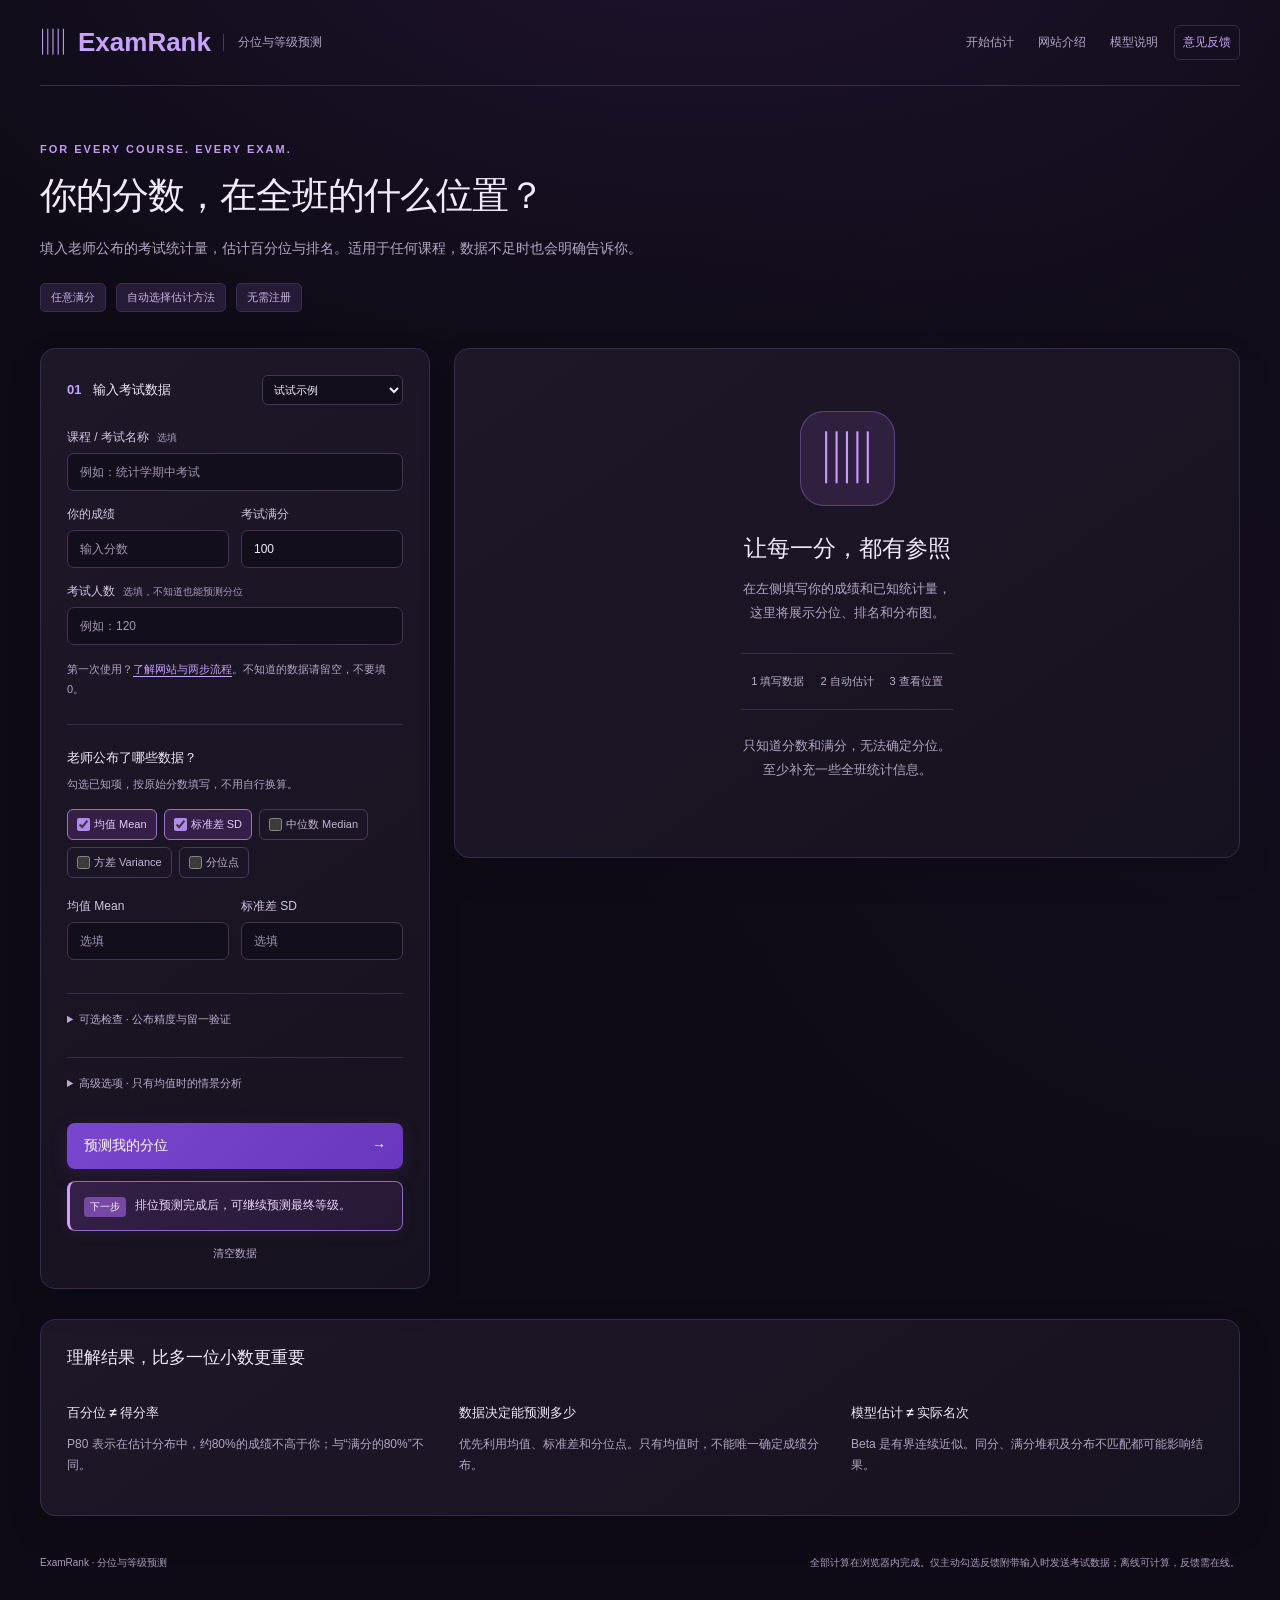
==== examrank.html @ e1e34918 "Publish two-step introduction and model overlay" ====
<!doctype html>
<html lang="zh-CN"><head><meta charset="utf-8"><meta name="viewport" content="width=device-width,initial-scale=1"><meta name="examrank-feedback-endpoint" content="https://dfmmhhomgbzmvpcmoubx.supabase.co/functions/v1/examrank-feedback"><meta name="examrank-feedback-public-key" content="sb_publishable_OA3cFoslfRTZBMVeC-hyXA_JLyetYll"><meta name="theme-color" content="#0e0b16"><meta name="description" content="ExamRank：单场考试分位与排名估计，以及自定义权重、相关性的课程等级概率预测。"><title>ExamRank · 分位与等级预测</title><style>:root{font-family:Inter,-apple-system,BlinkMacSystemFont,"Segoe UI","Microsoft YaHei",sans-serif;color:#18283f;background:#f5f7fb;font-synthesis:none;font-size:14px}*{box-sizing:border-box}body{margin:0}a{color:inherit;text-decoration:none}header,main,footer{max-width:1200px;margin:auto}header{height:86px;display:flex;align-items:center;justify-content:space-between;border-bottom:1px solid #e2e7ef}.brand{display:flex;align-items:center;gap:12px;color:#245bd8;font-size:26px}.brand span{font-size:12px;color:#758096;border-left:1px solid #d4dae6;padding-left:14px}.hero{padding:54px 0 36px}.eyebrow{font-size:11px;letter-spacing:2px;color:#245bd8;font-weight:700}h1{font-size:37px;letter-spacing:-1px;margin:15px 0}p{color:#758096;line-height:1.8}.tags{display:flex;gap:10px;margin-top:22px}.tags span{background:#eaf0fc;color:#51698e;border-radius:5px;padding:6px 10px;font-size:11px}.workspace{display:grid;grid-template-columns:390px minmax(0,1fr);gap:24px;align-items:start}.card{background:white;border:1px solid #e1e7f0;border-radius:15px;padding:26px;box-shadow:0 4px 18px #18283f03}.section-title{display:flex;justify-content:space-between;align-items:center;margin-bottom:24px}h2{font-size:17px;margin:0}h2 span{margin-left:8px;color:#18283f}.section-title h2{color:#245bd8;font-size:13px}h3{font-size:13px;margin:15px 0 7px}select{font:inherit;font-size:11px;color:#687891;background:#f8fafc;border:1px solid #e1e7f0;border-radius:6px;padding:7px;max-width:145px}label{display:block;font-size:12px;color:#445570;margin-bottom:15px}label small{color:#929cab;font-size:10px;margin-left:5px}input{width:100%;border:1px solid #dce3ee;border-radius:7px;background:#fbfcfe;padding:11px 12px;margin-top:7px;font:inherit;color:#18283f;outline:none;transition:border-color .15s}input:focus{border-color:#245bd8;box-shadow:0 0 0 3px #245bd815}input::placeholder{color:#a4adbc}.grid{display:grid;grid-template-columns:1fr 1fr;gap:12px}.grid label{min-width:0}hr{border:0;border-top:1px solid #edf0f5;margin:24px 0}.hint{font-size:11px;line-height:1.8;margin:8px 0 14px}.toggles{display:flex;flex-wrap:wrap;gap:7px;margin:14px 0 20px}.toggles label{margin:0;font-size:11px;border:1px solid #e0e6ee;border-radius:6px;padding:7px 9px;cursor:pointer;user-select:none}.toggles label:has(input:checked){background:#edf3ff;border-color:#aec7ff;color:#245bd8}.toggles input{width:auto;margin:0 4px 0 0;accent-color:#245bd8;vertical-align:middle}.quantile-row{display:grid;grid-template-columns:1fr 1fr 26px;gap:8px;align-items:center;margin:5px 0}.quantile-row input{min-width:0}.quantile-row button{border:0;background:transparent;color:#8a97ab;font-size:20px;cursor:pointer}.text-button{border:0;color:#245bd8;background:none;padding:12px 0;cursor:pointer}details{border-top:1px solid #edf0f5;margin-top:18px;padding-top:18px;font-size:11px}summary{cursor:pointer;color:#687891;margin-bottom:12px}.check{display:flex;align-items:center;gap:8px}.check input{width:auto;margin:0}.primary{width:100%;padding:14px 17px;background:#245bd8;border:0;border-radius:8px;color:white;font:inherit;font-weight:600;margin-top:20px;cursor:pointer;display:flex;justify-content:space-between;box-shadow:0 4px 9px #245bd820}.primary:hover{background:#184bc1}.primary:disabled{opacity:.6;cursor:wait}.clear{display:block;background:none;border:0;color:#8491a6;margin:14px auto 0;font-size:11px;cursor:pointer}.error{background:#fff1f0;color:#b33d38;padding:10px;border-radius:6px;font-size:12px}.empty{min-height:510px;display:flex;flex-direction:column;align-items:center;justify-content:center;text-align:center}.empty-symbol{font-size:52px;color:#245bd8;background:#edf3ff;width:95px;height:95px;display:grid;place-items:center;border-radius:24px;margin-bottom:27px}.empty h2{font-size:23px}.empty p{font-size:13px}.steps{display:flex;gap:16px;border-top:1px solid #edf0f5;border-bottom:1px solid #edf0f5;padding:20px 10px;margin:16px 0;color:#6d80a0;font-size:11px}.result-title{display:flex;justify-content:space-between;gap:10px;align-items:center}.badge{background:#eaf5f0;color:#31836c;font-size:10px;border-radius:20px;padding:6px 10px}.metrics{display:grid;grid-template-columns:repeat(3,1fr);gap:14px;margin:25px 0}.metric{border-right:1px solid #e7ecf3;padding-left:10px}.metric:last-child{border:0}.metric span{display:block;font-size:11px;color:#8290a5;margin-bottom:10px}.metric strong{font-size:30px;font-weight:650;letter-spacing:-1px}.metric:first-child strong{color:#245bd8}.metric small{display:block;font-size:10px;color:#929caf;margin-top:7px}.chart-box{margin:20px 0 4px;background:#f8faff;border:1px solid #e7edf8;border-radius:10px;padding:15px}.chart-box canvas{display:block;width:100%;height:240px}.chart-title{display:flex;justify-content:space-between;align-items:center;font-size:12px}.chart-title select{font-size:10px}.legend{display:flex;gap:18px;font-size:10px;color:#758096;margin:12px 0}.legend span:first-child{color:#245bd8}.method-note{background:#f7f9fc;border-radius:8px;padding:12px 14px;font-size:11px;color:#6d7c94;line-height:1.8}.diagnostics{margin-top:18px}.notice{border-left:3px solid #e8b85e;padding:7px 12px;background:#fffaf0;margin:8px 0;font-size:11px;line-height:1.8;color:#876d3b}.notice.info{border-color:#a8bfeb;background:#f6f9ff;color:#637b9e}.result-actions{display:flex;justify-content:flex-end;margin-top:15px}.result-actions button{background:white;border:1px solid #dce3ee;border-radius:6px;color:#536a8b;padding:8px 12px;cursor:pointer}.fit-table{width:100%;border-collapse:collapse;font-size:11px;margin-top:15px}.fit-table th,.fit-table td{padding:10px 7px;text-align:right;border-bottom:1px solid #edf0f5}.fit-table th:first-child,.fit-table td:first-child{text-align:left}.fit-table th{color:#8390a4;font-weight:500}.about{margin:30px 0}.about h2{margin-bottom:20px}.about-grid{display:grid;grid-template-columns:repeat(3,1fr);gap:30px}.about p{font-size:12px}.about h3{font-size:13px}footer{padding:10px 0 32px;font-size:10px;color:#8a97aa;display:flex;justify-content:space-between}.scenario{display:flex;justify-content:space-between;padding:12px;border-bottom:1px solid #edf0f5;font-size:12px}[hidden]{display:none!important}@media(max-width:1240px){header,main,footer{margin-left:28px;margin-right:28px}}@media(max-width:800px){.workspace{grid-template-columns:1fr}.hero{padding-top:35px}h1{font-size:28px}.about-grid{grid-template-columns:1fr;gap:8px}.empty{min-height:350px}.brand span{display:none}.card{padding:22px}.metrics{gap:5px}.metric strong{font-size:25px}footer{display:block;line-height:2}footer span{display:block}}@media(max-width:420px){header,main,footer{margin-left:16px;margin-right:16px}h1{font-size:24px}.tags{gap:5px}.tags span{font-size:10px;padding:5px 7px}.steps{gap:9px}.card{padding:18px}.metric strong{font-size:23px}}

.page-nav{display:flex;gap:8px;align-items:center}.page-nav a{font-size:12px;padding:10px 14px;color:#718199;border-radius:7px}.page-nav a.active{background:#eaf0fc;color:#245bd8;font-weight:600}.grade-settings{display:grid;grid-template-columns:repeat(3,minmax(0,1fr));gap:0 20px}.grade-settings select{display:block;width:100%;max-width:none;margin-top:7px;padding:11px;font-size:12px}.rho-control{display:flex;align-items:center;gap:16px;max-width:600px}.rho-control input{margin:0;padding:0;accent-color:#245bd8;box-shadow:none}.rho-control span{white-space:nowrap;font-size:11px;color:#7e8ca0}.assessment-section{margin:22px 0}.assessment-grid{display:grid;grid-template-columns:repeat(3,minmax(0,1fr));gap:0 14px}.assessment{background:#fafbfd;border:1px solid #e2e8f2;border-radius:10px;padding:20px;margin:14px 0}.assessment-head{display:flex;align-items:center;gap:15px;margin-bottom:14px}.assessment-head label{flex:1;margin:0}.assessment-head input{font-weight:600;background:#fff}.remove-assessment{color:#9a6b6b;background:none;border:0;cursor:pointer;padding:10px}.remove-assessment:disabled{opacity:.3;cursor:default}.assessment .check{margin:8px 0 13px}.assessment select{display:block;width:100%;max-width:none;margin:7px 0 12px;padding:10px}.assessment .stats-grid{display:grid;grid-template-columns:1fr 1fr;gap:0 14px}.assessment details{margin-top:4px;padding-top:12px}.assessment textarea{display:block;width:100%;margin-top:8px;border:1px solid #dce3ee;border-radius:6px;padding:10px;font:inherit;min-height:65px;resize:vertical}.add-assessment{width:100%;padding:14px;background:#f9fbff;border:1px dashed #b8cbee;border-radius:8px;color:#245bd8;font:inherit;cursor:pointer}.add-assessment:disabled{opacity:.5}.weight-ok,.weight-error{font-size:12px;border-radius:20px;padding:7px 11px;background:#eaf5f0;color:#31836c}.weight-error{background:#fff0eb;color:#b6533f}.grade-submit{display:flex;align-items:center;gap:20px}.grade-submit .primary{max-width:320px}.grade-submit .clear{margin:20px 0 0}.progress-track{height:6px;background:#eaf0fc;border-radius:10px;overflow:hidden;margin-top:18px}.progress-track div{height:100%;width:0;background:#245bd8;transition:width .15s}.grade-empty{text-align:center;padding:45px;margin-bottom:24px}.grade-empty p{font-size:12px}.grade-prob-grid{display:grid;grid-template-columns:repeat(4,minmax(0,1fr));gap:14px;margin:24px 0}.grade-prob{border:1px solid #e2e8f2;border-radius:10px;padding:20px;background:#fafcff}.grade-prob:first-child{background:#edf3ff;border-color:#c1d4ff}.grade-prob b{font-size:15px}.grade-prob strong{display:block;font-size:32px;letter-spacing:-1px;margin:12px 0;color:#245bd8}.grade-prob small{font-size:10px;color:#8290a5}.grade-prob:last-child strong{color:#7d8caa}.prob-stack{height:12px;display:flex;overflow:hidden;border-radius:8px;margin:20px 0}.prob-stack span:nth-child(1){background:#245bd8}.prob-stack span:nth-child(2){background:#7194e9}.prob-stack span:nth-child(3){background:#abc1f2}.prob-stack span:nth-child(4){background:#dce4f2}.grade-summary{display:flex;flex-wrap:wrap;gap:18px;padding:16px;background:#f6f9ff;border-radius:8px;font-size:12px;color:#647b9a}.grade-summary b{color:#245bd8}.grade-chart canvas{width:100%;height:210px;display:block}.grade-results-card{margin-bottom:24px}.grade-results-card .fit-table{font-size:12px}.grade-results-card .notice{font-size:12px}.grade-results-card details .hint{font-size:12px}input:disabled{background:#f0f3f8;color:#9aa7b8}.grade-section-note{margin:14px 0;color:#7b8ba2;font-size:11px}@media(max-width:800px){.grade-settings,.assessment-grid{grid-template-columns:1fr 1fr}.grade-prob-grid{grid-template-columns:1fr 1fr}.grade-prob strong{font-size:27px}.grade-submit .primary{max-width:none}.assessment{padding:15px}}@media(max-width:480px){.grade-settings{grid-template-columns:1fr}.page-nav{gap:0}.page-nav a{padding:8px;font-size:11px}.grade-prob{padding:15px}.grade-summary{gap:10px}.assessment .stats-grid{grid-template-columns:1fr 1fr}.assessment-grid{grid-template-columns:1fr 1fr}}
.tags{flex-wrap:wrap}

#grade-step-hint{margin:10px 0 0;font-size:11px;color:#6d7c94}
.next-step{margin-top:22px;padding:17px;border:1px solid #edb06a;border-radius:10px;background:#fff7eb}
.next-step p{margin:0 0 12px;color:#8a4d1d;font-size:12px}
.next-step a{display:block;padding:13px 16px;border-radius:7px;background:#b94b10;color:#fff;text-align:center;font-size:14px;font-weight:600}
.next-step a:hover{background:#9f3e0b}
.next-step a:focus-visible,.step-back:focus-visible{outline:3px solid #18283f;outline-offset:3px}
#grade-step{border-top:1px solid #dce3ee;margin-top:35px;padding-bottom:1px;scroll-margin-top:20px}
.grade-step-intro h2{font-size:30px;margin:15px 0;letter-spacing:-.5px}
.tags{flex-wrap:wrap}
.step-back{display:inline-block;margin-bottom:10px;font-size:12px;color:#245bd8}
#grade-source-note{margin:0 0 22px}
@media(max-width:600px){.grade-step-intro h2{font-size:25px}.brand{gap:7px;font-size:22px}}

:root{
 color-scheme:dark;
 --page:#0e0b16;--surface:#1a1423;--surface-raised:#21192d;--input:#120e1b;
 --text:#f1eaf9;--muted:#b3a5c5;--border:#382b49;--accent:#c7a2ff;
 --chart-grid:#382b49;--chart-label:#b8a6cf;--chart-line:#c49aff;
 --chart-fill:#a574e834;--chart-mark:#e3b981;--chart-mark-label:#edc994;
 --chart-cohort:#705c87;--chart-student:#d6b4ff;
 background:var(--page);color:var(--text);
}
body{min-height:100vh;background:radial-gradient(ellipse 900px 520px at 55% -120px,#4b276b48,transparent),radial-gradient(ellipse 700px 700px at 100% 40%,#2d1a4029,transparent),var(--page);color:var(--text)}
::selection{background:#8c5bc9;color:#fff}
header{border-color:var(--border)}
.brand{color:var(--accent)}
.brand span{color:var(--muted);border-color:#4c395f}
.eyebrow{color:#c29af4}
h1,h2,h3,h2 span{color:var(--text)}
p,.hint{color:var(--muted)}
.tags span{background:#251b35;color:#cdb5eb;border:1px solid #3d2c52}
.card{background:linear-gradient(145deg,#1d1728,#17121f);background-color:var(--surface);border-color:var(--border);box-shadow:0 14px 35px #00000020}
.section-title h2{color:var(--accent)}
label{color:#d3c5e3}
label small{color:#ac9bbf}
input,select,.assessment textarea,.assessment-head input{background:var(--input);color:var(--text);border-color:#463354}
input::placeholder,textarea::placeholder{color:#a295b3;opacity:1}
input:focus,select:focus-visible,textarea:focus{outline:none;border-color:#b58ae8;box-shadow:0 0 0 3px #b58ae820}
option{background:var(--surface);color:var(--text)}
input[type="checkbox"],input[type="range"],.rho-control input,.toggles input{accent-color:#b588ed}
input:disabled{background:#211b2a;color:#a595b7;border-color:#35283f}
hr,details,.fit-table th,.fit-table td,.steps,.scenario{border-color:var(--border)}
.toggles label{border-color:#4a385d;color:#c4b4d6;background:#1b1526}
.toggles label:has(input:checked){background:#342047;border-color:#9d71cb;color:#e5c9ff}
summary,.clear,.quantile-row button{color:#bcabd0}
.text-button,.step-back{color:var(--accent)}
.primary,.next-step a{background:linear-gradient(135deg,#7947cf,#6937ba);color:#fff;box-shadow:0 5px 18px #7746be30}
.primary:hover,.next-step a:hover{background:linear-gradient(135deg,#8956db,#7946c9)}
.primary:disabled{opacity:.6}
.primary:focus-visible,.next-step a:focus-visible,.step-back:focus-visible{outline:2px solid #dec2ff;outline-offset:4px}
.error{background:#421b13;color:#ffe8d9;border:1px solid #ff8a65;border-left:4px solid #ff8a65;padding:13px 15px;font-size:13px;line-height:1.8}
.error.input-warning{background:#35270e;color:#ffe5ac;border-color:#efbd59}
.empty-symbol{background:#302040;color:#c99cff;box-shadow:inset 0 0 0 1px #60417e}
.steps{color:#bfadd1}
.badge,.weight-ok{background:#1c3029;color:#a0dfbf}
.weight-error{background:#421b13;color:#ffe8d9;border:1px solid #ff8a65}
.metric{border-color:var(--border)}
.metric span,.metric small,.grade-prob small,.grade-section-note{color:var(--muted)}
.metric:first-child strong{color:var(--accent)}
.chart-box{background:#130f1c;border-color:#372a48}
.legend{color:var(--muted)}
.legend span:first-child{color:#c79eff}
.method-note{background:#251c32;color:#ccb9e0}
.notice{background:#2c231c;border-color:#b3935c;color:#e4c796}
.notice.info{background:#261c36;border-color:#a276d1;color:#cfb8e7}
.result-actions button{background:#261c34;border-color:#604677;color:#ddc6f5}
.result-actions button:hover{background:#342447}
.fit-table th{color:#bba7d0}
.assessment{background:#17121f;border-color:#3b2c4c}
.remove-assessment{color:#ddb3cf}
.add-assessment{background:#241a32;border-color:#8763a9;color:#d9b8ff}
.add-assessment:hover{background:#30213f}
.rho-control span{color:var(--muted)}
.progress-track{background:#382a48}
.progress-track div{background:#b487ed}
.grade-prob{background:#1c1528;border-color:#40304f}
.grade-prob:first-child{background:linear-gradient(145deg,#362047,#25182f);border-color:#9465bf}
.grade-prob strong{color:#d2acff}
.grade-prob:last-child strong{color:#bdaccf}
.prob-stack span:nth-child(1){background:#b285f1}
.prob-stack span:nth-child(2){background:#8663b5}
.prob-stack span:nth-child(3){background:#5d467f}
.prob-stack span:nth-child(4){background:#3b2e4d}
.grade-summary{background:#271c36;color:#c5b2da}
.grade-summary b{color:#ddbdff}
.next-step{background:#291c39;border-color:#885bab}
.next-step p{color:#e0c7f8}
#grade-step{border-color:var(--border)}
#grade-step-hint{display:flex;align-items:flex-start;gap:9px;margin:12px 0 0;padding:13px 14px;background:linear-gradient(120deg,#342047,#261934);border:1px solid #9765c7;border-left:3px solid #ce9fff;border-radius:8px;color:#eed8ff;font-size:12px;font-weight:600;line-height:1.8;box-shadow:0 3px 14px #9a63cc14}
#grade-step-hint:before{content:'下一步';flex-shrink:0;margin-top:2px;padding:1px 6px;border-radius:4px;background:#7548a3;color:#fff;font-size:10px;line-height:1.8}
.page-nav a{color:var(--muted)}
.page-nav a.active{background:#342047;color:#dfbcff}
footer{color:#ab9abb}
/* Keep the sky behind all content and outside hit testing. */
body{isolation:isolate}
body>header,body>main,body>footer{position:relative;z-index:1}
.meteor-field{position:fixed;inset:0;z-index:0;overflow:hidden;pointer-events:none;user-select:none;contain:strict;--meteor-dx:-52vh;--meteor-dy:41vh}
.meteor-field span{position:absolute;left:var(--meteor-x);top:var(--meteor-y);width:var(--meteor-length);height:var(--meteor-width);border-radius:999px;background:linear-gradient(90deg,#f2e6ff,#c6a0f7a6 18%,#a57be840 52%,transparent);opacity:0;transform-origin:left center;animation:meteor-fall var(--meteor-duration) var(--meteor-delay) linear infinite}
.meteor-field span::before{content:'';position:absolute;left:0;top:-1px;width:3px;height:3px;border-radius:50%;background:#eadbff;box-shadow:0 0 7px 1px #c7a2ff66}
.meteor-field.is-paused span{animation-play-state:paused}
@keyframes meteor-fall{
 0%{opacity:0;transform:translate3d(0,0,0) rotate(-38deg)}
 8%,72%{opacity:var(--meteor-opacity)}
 90%,100%{opacity:0;transform:translate3d(var(--meteor-dx),var(--meteor-dy),0) rotate(-38deg)}
}
@media(max-width:800px){.meteor-field{--meteor-dx:-34vh;--meteor-dy:27vh}.meteor-field span:nth-child(n+41){display:none}.meteor-field span{width:calc(var(--meteor-length)*.65)}}
@media(prefers-reduced-motion:reduce){.meteor-field{display:none}.meteor-field span{animation:none}}
@media print{.meteor-field{display:none}}
.distribution-guidance{margin:14px 0 0;padding:14px;border:1px solid #d3a34e;border-left:3px solid #efbd59;border-radius:8px;background:#30240f}
.distribution-guidance p{color:#ffe5ac;font-size:12px;line-height:1.8;margin:0}
.distribution-guidance.reference-assumption{background:#102d30;border-color:#65c6c9}
.distribution-guidance.reference-assumption p{color:#c3f0eb}
.use-reference{display:block;margin:12px 0 0;border:1px solid #f2c76b;border-radius:6px;background:#4a3512;color:#fff0c6;padding:9px 12px;font:inherit;font-size:12px;cursor:pointer;text-align:left;white-space:normal}
.use-reference:hover{background:#624716}
.assessment.needs-distribution{border-color:#efbd59;box-shadow:0 0 0 2px #efbd5926}
input[aria-invalid=true],textarea[aria-invalid=true]{border-color:#efbd59}
.tutorial-open{overflow:hidden}
.tutorial-dialog{width:min(760px,calc(100vw - 28px));max-height:min(88dvh,920px);padding:0;border:1px solid #775995;border-radius:16px;background:#17121f;color:var(--text);box-shadow:0 30px 100px #0009;overflow:hidden}
.tutorial-dialog[open]{display:flex;flex-direction:column}
.tutorial-dialog::backdrop{background:#050309bf;backdrop-filter:blur(5px)}
.tutorial-header{display:flex;align-items:center;justify-content:space-between;gap:20px;padding:20px 24px;border-bottom:1px solid var(--border);flex-shrink:0;background:#21182d}
.tutorial-header h2{margin-top:7px;font-size:21px;color:#e2c4ff}
.tutorial-close{flex-shrink:0;padding:9px 13px;border:1px solid #795b97;border-radius:7px;background:#2c203a;color:#f1e4ff;font:inherit;cursor:pointer}
.tutorial-content{margin:0;max-width:none;overflow-y:auto;overscroll-behavior:contain;padding:0 24px 20px;min-height:0}
.tutorial-content .card{padding:19px;background:#1d1728}
.tutorial-content h2{font-size:18px}
.model-input-guide>summary{color:#e2c4ff;font-size:16px;font-weight:600;line-height:1.7}
:root:has(.tutorial-dialog[open]) .meteor-field span{animation-play-state:paused}
@media(max-width:600px){.tutorial-dialog{max-height:90dvh}.tutorial-header{padding:17px}.tutorial-content{padding:0 14px 14px}.tutorial-content .card{padding:15px}.tutorial-content h2{font-size:17px}}

/* Shared guidance and feedback keep the existing dark-purple presentation. */
.page-nav{display:flex;align-items:center;flex-wrap:wrap;gap:8px}.page-nav a,.page-nav button{font:inherit;font-size:12px;padding:8px;border-radius:6px}.page-nav button{border:1px solid var(--border);background:transparent;color:var(--accent);cursor:pointer}a:focus-visible,button:focus-visible,summary:focus-visible{outline:2px solid var(--accent);outline-offset:3px}.result-actions{gap:8px;flex-wrap:wrap}.estimate-disclaimer{font-size:12px;line-height:1.9;margin:20px 0 4px;padding:14px;border:1px solid #75598f;border-radius:8px;background:#251b32;color:#e0ccef}.method-note{margin:12px 0}.feedback-dialog{width:min(540px,calc(100vw - 28px));max-height:90vh;overflow-y:auto;border:1px solid #76558f;border-radius:15px;padding:25px;background:#1a1423;color:#f1eaf9;box-shadow:0 20px 80px #0008}.feedback-dialog::backdrop{background:#08050dcc}.feedback-dialog textarea{width:100%;resize:vertical;border:1px solid #463354;border-radius:7px;padding:12px;font:inherit;background:#120e1b;color:#f1eaf9;margin-top:7px}.feedback-dialog select{display:block;margin-top:7px;max-width:none;width:100%}.feedback-close{background:none;border:0;color:#dbc3f3;font-size:28px;cursor:pointer}.feedback-dialog .primary{margin-top:12px}.feedback-dialog #feedback-status{font-size:12px;color:#e4c796;line-height:1.8}.docs-content{max-width:850px}.docs-content .card{margin:20px 0}.docs-content h2{font-size:21px;margin-bottom:16px}.docs-content h3{font-size:16px;margin-top:24px}.docs-content p,.docs-content li{font-size:14px;line-height:1.9;color:var(--muted)}.docs-content li{margin:9px 0}.docs-content a,.inline-help a{color:var(--accent);text-decoration:underline;text-underline-offset:3px}.docs-content code{background:#2c203b;padding:2px 5px;border-radius:4px}.docs-content .example{padding:16px;border-left:3px solid var(--accent);background:#261c36;border-radius:5px}.fit-scroll{max-width:100%;overflow-x:auto}.diagnostic-sections{margin-top:18px}.tags{flex-wrap:wrap}@media(max-width:800px){header{height:auto;min-height:86px;gap:12px;padding-top:18px;padding-bottom:18px;flex-wrap:wrap}.page-nav{gap:3px}.page-nav a,.page-nav button{font-size:11px;padding:7px}.feedback-dialog{padding:20px}.docs-content h2{font-size:19px}}
</style></head>
<body data-compute-mode="local">
<header><a class="brand" href="#rank-step">▥ <b>ExamRank</b><span>分位与等级预测</span></a><nav class="page-nav" aria-label="主导航"><a href="#rank-step">开始估计</a><a href="tutorial.html">网站介绍</a><a href="model.html">模型说明</a><button type="button" data-feedback="navigation">意见反馈</button></nav></header>
<main><div id="intro-percentile"><section class="hero"><span class="eyebrow">FOR EVERY COURSE. EVERY EXAM.</span><h1>你的分数，在全班的什么位置？</h1><p>填入老师公布的考试统计量，估计百分位与排名。适用于任何课程，数据不足时也会明确告诉你。</p><div class="tags"><span>任意满分</span><span>自动选择估计方法</span><span>无需注册</span></div></section></div>
<section id="rank-step" aria-label="第1步：单场排位预测">
<div class="workspace"><section class="card"><div class="section-title"><h2>01 <span>输入考试数据</span></h2><select id="example" aria-label="载入示例"><option value="">试试示例</option><option value="moments">均值＋标准差</option><option value="quantiles">多个分位点 · 满分150</option><option value="mean">只有均值</option></select></div>
<form id="exam-form"><label>课程 / 考试名称 <small>选填</small><input id="course_name" maxlength="100" placeholder="例如：统计学期中考试"></label><div class="grid"><label>你的成绩<input id="student_score" type="number" min="0" step="any" required placeholder="输入分数"></label><label>考试满分<input id="max_score" type="number" min="0.001" step="any" value="100" required></label></div><label>考试人数 <small>选填，不知道也能预测分位</small><input id="n_students" type="number" min="2" max="10000000" step="1" placeholder="例如：120"></label>
<p class="hint inline-help">第一次使用？<a href="tutorial.html">了解网站与两步流程</a>。不知道的数据请留空，不要填0。</p><hr><h3>老师公布了哪些数据？</h3><p class="hint">勾选已知项，按原始分数填写，不用自行换算。</p><div id="stat-toggles" class="toggles"></div><div id="stat-fields" class="grid"></div><div id="quantile-section" hidden><p class="hint">P80 = 约80%的人成绩不高于该分数，并非前80%。</p><div id="quantile-rows"></div><button id="add-quantile" class="text-button" type="button">＋ 添加分位点</button></div>
<details><summary>可选检查 · 公布精度与留一验证</summary><label>公布成绩的四舍五入步长 <small>原始分数单位，选填</small><input id="published_precision" type="number" min="0.000001" step="any" placeholder="例如保留1位小数，填0.1"></label><label class="check"><input id="validate_holdouts" type="checkbox">检查留一分位点误差</label><p class="hint">精度检查只在局部括号稳定时报告范围，不是置信区间。留一检查衡量已公布摘要之间的一致性，不代表真实排名准确率。</p></details><details><summary>高级选项 · 只有均值时的情景分析</summary><label class="check"><input id="use-scenarios" type="checkbox">启用我指定的浓度假设</label><label>浓度 κ，用逗号分隔<input id="scenarios" value="4, 10, 25"></label><p class="hint">κ越大，成绩越集中。这些是假设，不是从均值推算出的参数。</p></details>
<p id="error" class="error" role="alert" hidden></p><button id="calculate" class="primary" type="submit">预测我的分位 <span>→</span></button><p id="grade-step-hint" class="hint" role="status">排位预测完成后，可继续预测最终等级。</p><button id="clear" class="clear" type="button">清空数据</button></form></section>
<section id="results" aria-live="polite"><div class="card empty"><div class="empty-symbol">▥</div><h2>让每一分，都有参照</h2><p>在左侧填写你的成绩和已知统计量，<br>这里将展示分位、排名和分布图。</p><div class="steps"><span>1 填写数据</span><span>2 自动估计</span><span>3 查看位置</span></div><p class="hint">只知道分数和满分，无法确定分位。<br>至少补充一些全班统计信息。</p></div></section></div>
<section id="about" class="card about"><h2>理解结果，比多一位小数更重要</h2><div class="about-grid"><div><h3>百分位 ≠ 得分率</h3><p>P80 表示在估计分布中，约80%的成绩不高于你；与“满分的80%”不同。</p></div><div><h3>数据决定能预测多少</h3><p>优先利用均值、标准差和分位点。只有均值时，不能唯一确定成绩分布。</p></div><div><h3>模型估计 ≠ 实际名次</h3><p>Beta 是有界连续近似。同分、满分堆积及分布不匹配都可能影响结果。</p></div></div></section></section><section id="grade-step" aria-label="第2步：课程等级预测" hidden><div class="grade-step-intro"><section class="hero"><span class="eyebrow">STEP 2 · COURSE GRADE FORECAST</span><h2>把已知成绩，变成对未来的估计。</h2><p>添加课程的考核项目，设置权重与全班分布，看看最终获得各等级的可能性。</p><div class="tags"><span>A 前20%</span><span>A− 20%–40%</span><span>B+ 40%–60%</span><span>B+以下 前60%以外</span><span>成绩仅在浏览器计算</span></div></section></div><a class="step-back" href="#rank-step">↑ 返回第1步查看排位结果</a><div id="grade-source-note" class="notice info"></div>
<form id="grade-form"><section class="card"><div class="section-title"><h2>01 <span>课程与模拟设置</span></h2><button type="button" id="grade-example" class="text-button">载入演示数据 ↗</button></div><div class="grade-settings"><label>课程名称 <small>选填</small><input id="grade-course" maxlength="100" placeholder="例如：统计学"></label><label>课程人数<input id="grade-n" type="number" min="2" max="20000" step="1" required placeholder="实际参加排名的人数"></label><label>相关性 ρ <small>默认0.5，属于假设</small><input id="grade-rho" type="number" value="0.5" min="-0.99" max="0.95" step="any" required></label></div><div class="rho-control"><span>弱 / 负相关</span><input id="rho-range" type="range" min="-0.99" max="0.95" step="0.01" value="0.5" aria-label="调整相关性"><span>强正相关</span></div><p id="rho-hint" class="hint">ρ 表示各项表现之间的相关性假设；不知道时可先用0.5，再调整查看结果变化。</p>
<details><summary>高级设置 · 模拟次数、名额取整与同分</summary><div class="grade-settings"><label>个人模拟次数<select id="grade-iterations"><option value="20000">20,000（默认）</option><option value="50000">50,000</option></select></label><label>参考分布抽样次数<input id="grade-reference" type="number" value="30000" min="2000" max="80000" step="1" required></label><label>随机种子<input id="grade-seed" type="number" value="2026" min="0" max="4294967295" step="1" required></label><label>等级名额取整<select id="grade-rounding"><option value="floor">向下取整（默认）</option><option value="ceil">向上取整</option></select></label><label>同分时的排名<select id="grade-ties"><option value="random">随机顺序（默认）</option><option value="competition">共享最靠前名次</option></select></label></div><p class="hint">ρ 是模型中潜在正态变量的相关性，不等于原始分数的 Pearson 相关系数。增加模拟次数只能减少数值抽样误差。</p></details></section>
<section class="card assessment-section"><div class="section-title"><h2>02 <span>考核项目与权重</span></h2><span id="weight-total" class="weight-ok">合计100%</span></div><p class="hint">默认期中40%、期末60%，只是起始设置。输入你已取得的成绩；未取得的成绩根据该项全班分布模拟。每项分数会按其满分换算后加权。</p><datalist id="assessment-names"><option value="期中"><option value="期末"><option value="attendance"><option value="assignment"><option value="quiz"><option value="project"></datalist><div id="assessment-list"></div><button type="button" id="add-assessment" class="add-assessment">＋ 添加考核项目</button><p id="grade-error" class="error" role="alert" hidden></p><div class="grade-submit"><button id="grade-calculate" class="primary" type="submit">预测最终等级 <span>→</span></button><button id="grade-cancel" class="clear" type="button" hidden>取消计算</button></div><div id="grade-progress" hidden><div class="progress-track"><div id="grade-progress-bar"></div></div><p id="grade-progress-text" class="hint" role="status">正在准备…</p></div></section></form>
<section id="grade-results" aria-live="polite"><div class="card grade-empty"><h2>先填写数据，再预测等级</h2><p>每个有权重的项目都需要全班分布，或明确的假设。<br>演示数据仅用于体验，不代表你的课程。</p></div></section>
<section class="card about"><h2>怎么理解这些概率？</h2><div class="about-grid"><div><h3>四档覆盖全部可能</h3><p>A 是前20%；A−是20%–40%；B+是40%–60%；B+以下是前60%以外的剩余部分，不含B+。四档概率合计100%，另外显示“至少A−”等累计概率。</p></div><div><h3>已知成绩保持固定</h3><p>只模拟你尚未取得的成绩，并考虑它与已知表现的相关性。不是把你重新当成随机学生。</p></div><div><h3>假设改变，概率也会改变</h3><p>未来考试分布、ρ、名额取整和同分规则都影响结果。预测不是老师最终给分的保证。</p></div></div></section></section></main>
<footer>ExamRank · 分位与等级预测<span>全部计算在浏览器内完成。仅主动勾选反馈附带输入时发送考试数据；离线可计算，反馈需在线。</span></footer>
<script>window.EXAMRANK_CONFIG={computeMode:"local",apiBase:""};</script>
<script>(()=>{
  const sources={"exam":"(()=>{var Mp=Object.create;var go=Object.defineProperty;var ev=Object.getOwnPropertyDescriptor;var nv=Object.getOwnPropertyNames;var rv=Object.getPrototypeOf,tv=Object.prototype.hasOwnProperty;var iv=(e,n)=>()=>{try{return n||e((n={exports:{}}).exports,n),n.exports}catch(t){throw n=0,t}},Se=(e,n)=>{for(var t in n)go(e,t,{get:n[t],enumerable:!0})},ov=(e,n,t,o)=>{if(n&&typeof n==\"object\"||typeof n==\"function\")for(let r of nv(n))!tv.call(e,r)&&r!==t&&go(e,r,{get:()=>n[r],enumerable:!(o=ev(n,r))||o.enumerable});return e};var av=(e,n,t)=>(t=e!=null?Mp(rv(e)):{},ov(n||!e||!e.__esModule?go(t,\"default\",{value:e,enumerable:!0}):t,e));var Gp=iv((Jl,Kp)=>{(function(e,n){typeof Jl==\"object\"?Kp.exports=n():typeof define==\"function\"&&define.amd?define(n):e.jStat=n()})(Jl,function(){var e=(function(n,t){var o=Array.prototype.concat,r=Array.prototype.slice,i=Object.prototype.toString;function u($,g){var h=$>g?$:g;return n.pow(10,17-~~(n.log(h>0?h:-h)*n.LOG10E))}var c=Array.isArray||function(g){return i.call(g)===\"[object Array]\"};function a($){return i.call($)===\"[object Function]\"}function s($){return typeof $==\"number\"?$-$===0:!1}function l($){return o.apply([],$)}function d(){return new d._init(arguments)}d.fn=d.prototype,d._init=function(g){if(c(g[0]))if(c(g[0][0])){a(g[1])&&(g[0]=d.map(g[0],g[1]));for(var h=0;h<g[0].length;h++)this[h]=g[0][h];this.length=g[0].length}else this[0]=a(g[1])?d.map(g[0],g[1]):g[0],this.length=1;else if(s(g[0]))this[0]=d.seq.apply(null,g),this.length=1;else{if(g[0]instanceof d)return d(g[0].toArray());this[0]=[],this.length=1}return this},d._init.prototype=d.prototype,d._init.constructor=d,d.utils={calcRdx:u,isArray:c,isFunction:a,isNumber:s,toVector:l},d._random_fn=n.random,d.setRandom=function(g){if(typeof g!=\"function\")throw new TypeError(\"fn is not a function\");d._random_fn=g},d.extend=function(g){var h,_;if(arguments.length===1){for(_ in g)d[_]=g[_];return this}for(h=1;h<arguments.length;h++)for(_ in arguments[h])g[_]=arguments[h][_];return g},d.rows=function(g){return g.length||1},d.cols=function(g){return g[0].length||1},d.dimensions=function(g){return{rows:d.rows(g),cols:d.cols(g)}},d.row=function(g,h){return c(h)?h.map(function(_){return d.row(g,_)}):g[h]},d.rowa=function(g,h){return d.row(g,h)},d.col=function(g,h){if(c(h)){var _=d.arange(g.length).map(function(){return new Array(h.length)});return h.forEach(function(P,O){d.arange(g.length).forEach(function(S){_[S][O]=g[S][P]})}),_}for(var y=new Array(g.length),x=0;x<g.length;x++)y[x]=[g[x][h]];return y},d.cola=function(g,h){return d.col(g,h).map(function(_){return _[0]})},d.diag=function(g){for(var h=d.rows(g),_=new Array(h),y=0;y<h;y++)_[y]=[g[y][y]];return _},d.antidiag=function(g){for(var h=d.rows(g)-1,_=new Array(h),y=0;h>=0;h--,y++)_[y]=[g[y][h]];return _},d.transpose=function(g){var h=[],_,y,x,P,O;for(c(g[0])||(g=[g]),y=g.length,x=g[0].length,O=0;O<x;O++){for(_=new Array(y),P=0;P<y;P++)_[P]=g[P][O];h.push(_)}return h.length===1?h[0]:h},d.map=function(g,h,_){var y,x,P,O,S;for(c(g[0])||(g=[g]),x=g.length,P=g[0].length,O=_?g:new Array(x),y=0;y<x;y++)for(O[y]||(O[y]=new Array(P)),S=0;S<P;S++)O[y][S]=h(g[y][S],y,S);return O.length===1?O[0]:O},d.cumreduce=function(g,h,_){var y,x,P,O,S;for(c(g[0])||(g=[g]),x=g.length,P=g[0].length,O=_?g:new Array(x),y=0;y<x;y++)for(O[y]||(O[y]=new Array(P)),P>0&&(O[y][0]=g[y][0]),S=1;S<P;S++)O[y][S]=h(O[y][S-1],g[y][S]);return O.length===1?O[0]:O},d.alter=function(g,h){return d.map(g,h,!0)},d.create=function(g,h,_){var y=new Array(g),x,P;for(a(h)&&(_=h,h=g),x=0;x<g;x++)for(y[x]=new Array(h),P=0;P<h;P++)y[x][P]=_(x,P);return y};function f(){return 0}d.zeros=function(g,h){return s(h)||(h=g),d.create(g,h,f)};function m(){return 1}d.ones=function(g,h){return s(h)||(h=g),d.create(g,h,m)},d.rand=function(g,h){return s(h)||(h=g),d.create(g,h,d._random_fn)};function p($,g){return $===g?1:0}d.identity=function(g,h){return s(h)||(h=g),d.create(g,h,p)},d.symmetric=function(g){var h=g.length,_,y;if(g.length!==g[0].length)return!1;for(_=0;_<h;_++)for(y=0;y<h;y++)if(g[y][_]!==g[_][y])return!1;return!0},d.clear=function(g){return d.alter(g,f)},d.seq=function(g,h,_,y){a(y)||(y=!1);var x=[],P=u(g,h),O=(h*P-g*P)/((_-1)*P),S=g,L;for(L=0;S<=h&&L<_;L++,S=(g*P+O*P*L)/P)x.push(y?y(S,L):S);return x},d.arange=function(g,h,_){var y=[],x;if(_=_||1,h===t&&(h=g,g=0),g===h||_===0)return[];if(g<h&&_<0)return[];if(g>h&&_>0)return[];if(_>0)for(x=g;x<h;x+=_)y.push(x);else for(x=g;x>h;x+=_)y.push(x);return y},d.slice=(function(){function $(h,_,y,x){var P,O=[],S=h.length;if(_===t&&y===t&&x===t)return d.copy(h);if(_=_||0,y=y||h.length,_=_>=0?_:S+_,y=y>=0?y:S+y,x=x||1,_===y||x===0)return[];if(_<y&&x<0)return[];if(_>y&&x>0)return[];if(x>0)for(P=_;P<y;P+=x)O.push(h[P]);else for(P=_;P>y;P+=x)O.push(h[P]);return O}function g(h,_){var y,x;if(_=_||{},s(_.row)){if(s(_.col))return h[_.row][_.col];var P=d.rowa(h,_.row);return y=_.col||{},$(P,y.start,y.end,y.step)}if(s(_.col)){var O=d.cola(h,_.col);return x=_.row||{},$(O,x.start,x.end,x.step)}x=_.row||{},y=_.col||{};var S=$(h,x.start,x.end,x.step);return S.map(function(L){return $(L,y.start,y.end,y.step)})}return g})(),d.sliceAssign=function(g,h,_){var y,x;if(s(h.row)){if(s(h.col))return g[h.row][h.col]=_;h.col=h.col||{},h.col.start=h.col.start||0,h.col.end=h.col.end||g[0].length,h.col.step=h.col.step||1,y=d.arange(h.col.start,n.min(g.length,h.col.end),h.col.step);var P=h.row;return y.forEach(function(S,L){g[P][S]=_[L]}),g}if(s(h.col)){h.row=h.row||{},h.row.start=h.row.start||0,h.row.end=h.row.end||g.length,h.row.step=h.row.step||1,x=d.arange(h.row.start,n.min(g[0].length,h.row.end),h.row.step);var O=h.col;return x.forEach(function(S,L){g[S][O]=_[L]}),g}return _[0].length===t&&(_=[_]),h.row.start=h.row.start||0,h.row.end=h.row.end||g.length,h.row.step=h.row.step||1,h.col.start=h.col.start||0,h.col.end=h.col.end||g[0].length,h.col.step=h.col.step||1,x=d.arange(h.row.start,n.min(g.length,h.row.end),h.row.step),y=d.arange(h.col.start,n.min(g[0].length,h.col.end),h.col.step),x.forEach(function(S,L){y.forEach(function(ee,K){g[S][ee]=_[L][K]})}),g},d.diagonal=function(g){var h=d.zeros(g.length,g.length);return g.forEach(function(_,y){h[y][y]=_}),h},d.copy=function(g){return g.map(function(h){return s(h)?h:h.map(function(_){return _})})};var v=d.prototype;return v.length=0,v.push=Array.prototype.push,v.sort=Array.prototype.sort,v.splice=Array.prototype.splice,v.slice=Array.prototype.slice,v.toArray=function(){return this.length>1?r.call(this):r.call(this)[0]},v.map=function(g,h){return d(d.map(this,g,h))},v.cumreduce=function(g,h){return d(d.cumreduce(this,g,h))},v.alter=function(g){return d.alter(this,g),this},(function($){for(var g=0;g<$.length;g++)(function(h){v[h]=function(_){var y=this,x;return _?(setTimeout(function(){_.call(y,v[h].call(y))}),this):(x=d[h](this),c(x)?d(x):x)}})($[g])})(\"transpose clear symmetric rows cols dimensions diag antidiag\".split(\" \")),(function($){for(var g=0;g<$.length;g++)(function(h){v[h]=function(_,y){var x=this;return y?(setTimeout(function(){y.call(x,v[h].call(x,_))}),this):d(d[h](this,_))}})($[g])})(\"row col\".split(\" \")),(function($){for(var g=0;g<$.length;g++)(function(h){v[h]=function(){return d(d[h].apply(null,arguments))}})($[g])})(\"create zeros ones rand identity\".split(\" \")),d})(Math);return(function(n,t){var o=n.utils.isFunction;function r(c,a){return c-a}function i(c,a,s){return t.max(a,t.min(c,s))}n.sum=function(a){for(var s=0,l=a.length;--l>=0;)s+=a[l];return s},n.sumsqrd=function(a){for(var s=0,l=a.length;--l>=0;)s+=a[l]*a[l];return s},n.sumsqerr=function(a){for(var s=n.mean(a),l=0,d=a.length,f;--d>=0;)f=a[d]-s,l+=f*f;return l},n.sumrow=function(a){for(var s=0,l=a.length;--l>=0;)s+=a[l];return s},n.product=function(a){for(var s=1,l=a.length;--l>=0;)s*=a[l];return s},n.min=function(a){for(var s=a[0],l=0;++l<a.length;)a[l]<s&&(s=a[l]);return s},n.max=function(a){for(var s=a[0],l=0;++l<a.length;)a[l]>s&&(s=a[l]);return s},n.unique=function(a){for(var s={},l=[],d=0;d<a.length;d++)s[a[d]]||(s[a[d]]=!0,l.push(a[d]));return l},n.mean=function(a){return n.sum(a)/a.length},n.meansqerr=function(a){return n.sumsqerr(a)/a.length},n.geomean=function(a){var s=a.map(t.log),l=n.mean(s);return t.exp(l)},n.median=function(a){var s=a.length,l=a.slice().sort(r);return s&1?l[s/2|0]:(l[s/2-1]+l[s/2])/2},n.cumsum=function(a){return n.cumreduce(a,function(s,l){return s+l})},n.cumprod=function(a){return n.cumreduce(a,function(s,l){return s*l})},n.diff=function(a){var s=[],l=a.length,d;for(d=1;d<l;d++)s.push(a[d]-a[d-1]);return s},n.rank=function(c){var a,s=[],l={};for(a=0;a<c.length;a++){var d=c[a];l[d]?l[d]++:(l[d]=1,s.push(d))}var f=s.sort(r),m={},p=1;for(a=0;a<f.length;a++){var d=f[a],v=l[d],$=p,g=p+v-1,h=($+g)/2;m[d]=h,p+=v}return c.map(function(_){return m[_]})},n.mode=function(a){var s=a.length,l=a.slice().sort(r),d=1,f=0,m=0,p=[],v;for(v=0;v<s;v++)l[v]===l[v+1]?d++:(d>f?(p=[l[v]],f=d,m=0):d===f&&(p.push(l[v]),m++),d=1);return m===0?p[0]:p},n.range=function(a){return n.max(a)-n.min(a)},n.variance=function(a,s){return n.sumsqerr(a)/(a.length-(s?1:0))},n.pooledvariance=function(a){var s=a.reduce(function(d,f){return d+n.sumsqerr(f)},0),l=a.reduce(function(d,f){return d+f.length},0);return s/(l-a.length)},n.deviation=function(c){for(var a=n.mean(c),s=c.length,l=new Array(s),d=0;d<s;d++)l[d]=c[d]-a;return l},n.stdev=function(a,s){return t.sqrt(n.variance(a,s))},n.pooledstdev=function(a){return t.sqrt(n.pooledvariance(a))},n.meandev=function(a){for(var s=n.mean(a),l=[],d=a.length-1;d>=0;d--)l.push(t.abs(a[d]-s));return n.mean(l)},n.meddev=function(a){for(var s=n.median(a),l=[],d=a.length-1;d>=0;d--)l.push(t.abs(a[d]-s));return n.median(l)},n.coeffvar=function(a){return n.stdev(a)/n.mean(a)},n.quartiles=function(a){var s=a.length,l=a.slice().sort(r);return[l[t.round(s/4)-1],l[t.round(s/2)-1],l[t.round(s*3/4)-1]]},n.quantiles=function(a,s,l,d){var f=a.slice().sort(r),m=[s.length],p=a.length,v,$,g,h,_,y;for(typeof l>\"u\"&&(l=3/8),typeof d>\"u\"&&(d=3/8),v=0;v<s.length;v++)$=s[v],g=l+$*(1-l-d),h=p*$+g,_=t.floor(i(h,1,p-1)),y=i(h-_,0,1),m[v]=(1-y)*f[_-1]+y*f[_];return m},n.percentile=function(a,s,l){var d=a.slice().sort(r),f=s*(d.length+(l?1:-1))+(l?0:1),m=parseInt(f),p=f-m;return m+1<d.length?d[m-1]+p*(d[m]-d[m-1]):d[m-1]},n.percentileOfScore=function(a,s,l){var d=0,f=a.length,m=!1,p,v;for(l===\"strict\"&&(m=!0),v=0;v<f;v++)p=a[v],(m&&p<s||!m&&p<=s)&&d++;return d/f},n.histogram=function(a,s){s=s||4;var l=n.min(a),d=(n.max(a)-l)/s,f=a.length,m=[],p;for(p=0;p<s;p++)m[p]=0;for(p=0;p<f;p++)m[t.min(t.floor((a[p]-l)/d),s-1)]+=1;return m},n.covariance=function(a,s){var l=n.mean(a),d=n.mean(s),f=a.length,m=new Array(f),p;for(p=0;p<f;p++)m[p]=(a[p]-l)*(s[p]-d);return n.sum(m)/(f-1)},n.corrcoeff=function(a,s){return n.covariance(a,s)/n.stdev(a,1)/n.stdev(s,1)},n.spearmancoeff=function(c,a){return c=n.rank(c),a=n.rank(a),n.corrcoeff(c,a)},n.stanMoment=function(a,s){for(var l=n.mean(a),d=n.stdev(a),f=a.length,m=0,p=0;p<f;p++)m+=t.pow((a[p]-l)/d,s);return m/a.length},n.skewness=function(a){return n.stanMoment(a,3)},n.kurtosis=function(a){return n.stanMoment(a,4)-3};var u=n.prototype;(function(c){for(var a=0;a<c.length;a++)(function(s){u[s]=function(l,d){var f=[],m=0,p=this;if(o(l)&&(d=l,l=!1),d)return setTimeout(function(){d.call(p,u[s].call(p,l))}),this;if(this.length>1){for(p=l===!0?this:this.transpose();m<p.length;m++)f[m]=n[s](p[m]);return f}return n[s](this[0],l)}})(c[a])})(\"cumsum cumprod\".split(\" \")),(function(c){for(var a=0;a<c.length;a++)(function(s){u[s]=function(l,d){var f=[],m=0,p=this;if(o(l)&&(d=l,l=!1),d)return setTimeout(function(){d.call(p,u[s].call(p,l))}),this;if(this.length>1){for(s!==\"sumrow\"&&(p=l===!0?this:this.transpose());m<p.length;m++)f[m]=n[s](p[m]);return l===!0?n[s](n.utils.toVector(f)):f}return n[s](this[0],l)}})(c[a])})(\"sum sumsqrd sumsqerr sumrow product min max unique mean meansqerr geomean median diff rank mode range variance deviation stdev meandev meddev coeffvar quartiles histogram skewness kurtosis\".split(\" \")),(function(c){for(var a=0;a<c.length;a++)(function(s){u[s]=function(){var l=[],d=0,f=this,m=Array.prototype.slice.call(arguments),p;if(o(m[m.length-1])){p=m[m.length-1];var v=m.slice(0,m.length-1);return setTimeout(function(){p.call(f,u[s].apply(f,v))}),this}else{p=void 0;var $=function(h){return n[s].apply(f,[h].concat(m))}}if(this.length>1){for(f=f.transpose();d<f.length;d++)l[d]=$(f[d]);return l}return $(this[0])}})(c[a])})(\"quantiles percentileOfScore\".split(\" \"))})(e,Math),(function(n,t){n.gammaln=function(r){var i=0,u=[76.18009172947146,-86.50532032941678,24.01409824083091,-1.231739572450155,.001208650973866179,-5395239384953e-18],c=1.000000000190015,a,s,l;for(l=(s=a=r)+5.5,l-=(a+.5)*t.log(l);i<6;i++)c+=u[i]/++s;return t.log(2.5066282746310007*c/a)-l},n.loggam=function(r){var i,u,c,a,s,l,d,f=[.08333333333333333,-.002777777777777778,.0007936507936507937,-.0005952380952380952,.0008417508417508418,-.001917526917526918,.00641025641025641,-.02955065359477124,.1796443723688307,-1.3924322169059];if(i=r,d=0,r==1||r==2)return 0;for(r<=7&&(d=t.floor(7-r),i=r+d),u=1/(i*i),c=2*t.PI,s=f[9],l=8;l>=0;l--)s*=u,s+=f[l];if(a=s/i+.5*t.log(c)+(i-.5)*t.log(i)-i,r<=7)for(l=1;l<=d;l++)a-=t.log(i-1),i-=1;return a},n.gammafn=function(r){var i=[-1.716185138865495,24.76565080557592,-379.80425647094563,629.3311553128184,866.9662027904133,-31451.272968848367,-36144.413418691176,66456.14382024054],u=[-30.8402300119739,315.35062697960416,-1015.1563674902192,-3107.771671572311,22538.11842098015,4755.846277527881,-134659.9598649693,-115132.2596755535],c=!1,a=0,s=0,l=0,d=r,f,m,p,v;if(r>171.6243769536076)return 1/0;if(d<=0)if(v=d%1+36e-17,v)c=(d&1?-1:1)*t.PI/t.sin(t.PI*v),d=1-d;else return 1/0;for(p=d,d<1?m=d++:m=(d-=a=(d|0)-1)-1,f=0;f<8;++f)l=(l+i[f])*m,s=s*m+u[f];if(v=l/s+1,p<d)v/=p;else if(p>d)for(f=0;f<a;++f)v*=d,d++;return c&&(v=c/v),v},n.gammap=function(r,i){return n.lowRegGamma(r,i)*n.gammafn(r)},n.lowRegGamma=function(r,i){var u=n.gammaln(r),c=r,a=1/r,s=a,l=i+1-r,d=1/1e-30,f=1/l,m=f,p=1,v=-~(t.log(r>=1?r:1/r)*8.5+r*.4+17),$;if(i<0||r<=0)return NaN;if(i<r+1){for(;p<=v;p++)a+=s*=i/++c;return a*t.exp(-i+r*t.log(i)-u)}for(;p<=v;p++)$=-p*(p-r),l+=2,f=$*f+l,d=l+$/d,f=1/f,m*=f*d;return 1-m*t.exp(-i+r*t.log(i)-u)},n.factorialln=function(r){return r<0?NaN:n.gammaln(r+1)},n.factorial=function(r){return r<0?NaN:n.gammafn(r+1)},n.combination=function(r,i){return r>170||i>170?t.exp(n.combinationln(r,i)):n.factorial(r)/n.factorial(i)/n.factorial(r-i)},n.combinationln=function(r,i){return n.factorialln(r)-n.factorialln(i)-n.factorialln(r-i)},n.permutation=function(r,i){return n.factorial(r)/n.factorial(r-i)},n.betafn=function(r,i){if(!(r<=0||i<=0))return r+i>170?t.exp(n.betaln(r,i)):n.gammafn(r)*n.gammafn(i)/n.gammafn(r+i)},n.betaln=function(r,i){return n.gammaln(r)+n.gammaln(i)-n.gammaln(r+i)},n.betacf=function(r,i,u){var c=1e-30,a=1,s=i+u,l=i+1,d=i-1,f=1,m=1-s*r/l,p,v,$,g;for(t.abs(m)<c&&(m=c),m=1/m,g=m;a<=100&&(p=2*a,v=a*(u-a)*r/((d+p)*(i+p)),m=1+v*m,t.abs(m)<c&&(m=c),f=1+v/f,t.abs(f)<c&&(f=c),m=1/m,g*=m*f,v=-(i+a)*(s+a)*r/((i+p)*(l+p)),m=1+v*m,t.abs(m)<c&&(m=c),f=1+v/f,t.abs(f)<c&&(f=c),m=1/m,$=m*f,g*=$,!(t.abs($-1)<3e-7));a++);return g},n.gammapinv=function(r,i){var u=0,c=i-1,a=1e-8,s=n.gammaln(i),l,d,f,m,p,v,$;if(r>=1)return t.max(100,i+100*t.sqrt(i));if(r<=0)return 0;for(i>1?(v=t.log(c),$=t.exp(c*(v-1)-s),p=r<.5?r:1-r,f=t.sqrt(-2*t.log(p)),l=(2.30753+f*.27061)/(1+f*(.99229+f*.04481))-f,r<.5&&(l=-l),l=t.max(.001,i*t.pow(1-1/(9*i)-l/(3*t.sqrt(i)),3))):(f=1-i*(.253+i*.12),r<f?l=t.pow(r/f,1/i):l=1-t.log(1-(r-f)/(1-f)));u<12;u++){if(l<=0)return 0;if(d=n.lowRegGamma(i,l)-r,i>1?f=$*t.exp(-(l-c)+c*(t.log(l)-v)):f=t.exp(-l+c*t.log(l)-s),m=d/f,l-=f=m/(1-.5*t.min(1,m*((i-1)/l-1))),l<=0&&(l=.5*(l+f)),t.abs(f)<a*l)break}return l},n.erf=function(r){var i=[-1.3026537197817094,.6419697923564902,.019476473204185836,-.00956151478680863,-.000946595344482036,.000366839497852761,42523324806907e-18,-20278578112534e-18,-1624290004647e-18,130365583558e-17,15626441722e-18,-85238095915e-18,6529054439e-18,5059343495e-18,-991364156e-18,-227365122e-18,96467911e-18,2394038e-18,-6886027e-18,894487e-18,313092e-18,-112708e-18,381e-18,7106e-18,-1523e-18,-94e-18,121e-18,-28e-18],u=i.length-1,c=!1,a=0,s=0,l,d,f,m;for(r<0&&(r=-r,c=!0),l=2/(2+r),d=4*l-2;u>0;u--)f=a,a=d*a-s+i[u],s=f;return m=l*t.exp(-r*r+.5*(i[0]+d*a)-s),c?m-1:1-m},n.erfc=function(r){return 1-n.erf(r)},n.erfcinv=function(r){var i=0,u,c,a,s;if(r>=2)return-100;if(r<=0)return 100;for(s=r<1?r:2-r,a=t.sqrt(-2*t.log(s/2)),u=-.70711*((2.30753+a*.27061)/(1+a*(.99229+a*.04481))-a);i<2;i++)c=n.erfc(u)-s,u+=c/(1.1283791670955126*t.exp(-u*u)-u*c);return r<1?u:-u},n.ibetainv=function(r,i,u){var c=1e-8,a=i-1,s=u-1,l=0,d,f,m,p,v,$,g,h,_,y,x;if(r<=0)return 0;if(r>=1)return 1;for(i>=1&&u>=1?(m=r<.5?r:1-r,p=t.sqrt(-2*t.log(m)),g=(2.30753+p*.27061)/(1+p*(.99229+p*.04481))-p,r<.5&&(g=-g),h=(g*g-3)/6,_=2/(1/(2*i-1)+1/(2*u-1)),y=g*t.sqrt(h+_)/_-(1/(2*u-1)-1/(2*i-1))*(h+5/6-2/(3*_)),g=i/(i+u*t.exp(2*y))):(d=t.log(i/(i+u)),f=t.log(u/(i+u)),p=t.exp(i*d)/i,v=t.exp(u*f)/u,y=p+v,r<p/y?g=t.pow(i*y*r,1/i):g=1-t.pow(u*y*(1-r),1/u)),x=-n.gammaln(i)-n.gammaln(u)+n.gammaln(i+u);l<10;l++){if(g===0||g===1)return g;if($=n.ibeta(g,i,u)-r,p=t.exp(a*t.log(g)+s*t.log(1-g)+x),v=$/p,g-=p=v/(1-.5*t.min(1,v*(a/g-s/(1-g)))),g<=0&&(g=.5*(g+p)),g>=1&&(g=.5*(g+p+1)),t.abs(p)<c*g&&l>0)break}return g},n.ibeta=function(r,i,u){var c=r===0||r===1?0:t.exp(n.gammaln(i+u)-n.gammaln(i)-n.gammaln(u)+i*t.log(r)+u*t.log(1-r));return r<0||r>1?!1:r<(i+1)/(i+u+2)?c*n.betacf(r,i,u)/i:1-c*n.betacf(1-r,u,i)/u},n.randn=function(r,i){var u,c,a,s,l;if(i||(i=r),r)return n.create(r,i,function(){return n.randn()});do u=n._random_fn(),c=1.7156*(n._random_fn()-.5),a=u-.449871,s=t.abs(c)+.386595,l=a*a+s*(.196*s-.25472*a);while(l>.27597&&(l>.27846||c*c>-4*t.log(u)*u*u));return c/u},n.randg=function(r,i,u){var c=r,a,s,l,d,f,m;if(u||(u=i),r||(r=1),i)return m=n.zeros(i,u),m.alter(function(){return n.randg(r)}),m;r<1&&(r+=1),a=r-1/3,s=1/t.sqrt(9*a);do{do f=n.randn(),d=1+s*f;while(d<=0);d=d*d*d,l=n._random_fn()}while(l>1-.331*t.pow(f,4)&&t.log(l)>.5*f*f+a*(1-d+t.log(d)));if(r==c)return a*d;do l=n._random_fn();while(l===0);return t.pow(l,1/c)*a*d},(function(o){for(var r=0;r<o.length;r++)(function(i){n.fn[i]=function(){return n(n.map(this,function(u){return n[i](u)}))}})(o[r])})(\"gammaln gammafn factorial factorialln\".split(\" \")),(function(o){for(var r=0;r<o.length;r++)(function(i){n.fn[i]=function(){return n(n[i].apply(null,arguments))}})(o[r])})(\"randn\".split(\" \"))})(e,Math),(function(n,t){(function(c){for(var a=0;a<c.length;a++)(function(s){n[s]=function l(d,f,m){return this instanceof l?(this._a=d,this._b=f,this._c=m,this):new l(d,f,m)},n.fn[s]=function(l,d,f){var m=n[s](l,d,f);return m.data=this,m},n[s].prototype.sample=function(l){var d=this._a,f=this._b,m=this._c;return l?n.alter(l,function(){return n[s].sample(d,f,m)}):n[s].sample(d,f,m)},(function(l){for(var d=0;d<l.length;d++)(function(f){n[s].prototype[f]=function(m){var p=this._a,v=this._b,$=this._c;return!m&&m!==0&&(m=this.data),typeof m!=\"number\"?n.fn.map.call(m,function(g){return n[s][f](g,p,v,$)}):n[s][f](m,p,v,$)}})(l[d])})(\"pdf cdf inv\".split(\" \")),(function(l){for(var d=0;d<l.length;d++)(function(f){n[s].prototype[f]=function(){return n[s][f](this._a,this._b,this._c)}})(l[d])})(\"mean median mode variance\".split(\" \"))})(c[a])})(\"beta centralF cauchy chisquare exponential gamma invgamma kumaraswamy laplace lognormal noncentralt normal pareto studentt weibull uniform binomial negbin hypgeom poisson triangular tukey arcsine\".split(\" \")),n.extend(n.beta,{pdf:function(a,s,l){return a>1||a<0?0:s==1&&l==1?1:s<512&&l<512?t.pow(a,s-1)*t.pow(1-a,l-1)/n.betafn(s,l):t.exp((s-1)*t.log(a)+(l-1)*t.log(1-a)-n.betaln(s,l))},cdf:function(a,s,l){return a>1||a<0?(a>1)*1:n.ibeta(a,s,l)},inv:function(a,s,l){return n.ibetainv(a,s,l)},mean:function(a,s){return a/(a+s)},median:function(a,s){return n.ibetainv(.5,a,s)},mode:function(a,s){return(a-1)/(a+s-2)},sample:function(a,s){var l=n.randg(a);return l/(l+n.randg(s))},variance:function(a,s){return a*s/(t.pow(a+s,2)*(a+s+1))}}),n.extend(n.centralF,{pdf:function(a,s,l){var d,f,m;return a<0?0:s<=2?a===0&&s<2?1/0:a===0&&s===2?1:1/n.betafn(s/2,l/2)*t.pow(s/l,s/2)*t.pow(a,s/2-1)*t.pow(1+s/l*a,-(s+l)/2):(d=s*a/(l+a*s),f=l/(l+a*s),m=s*f/2,m*n.binomial.pdf((s-2)/2,(s+l-2)/2,d))},cdf:function(a,s,l){return a<0?0:n.ibeta(s*a/(s*a+l),s/2,l/2)},inv:function(a,s,l){return l/(s*(1/n.ibetainv(a,s/2,l/2)-1))},mean:function(a,s){return s>2?s/(s-2):void 0},mode:function(a,s){return a>2?s*(a-2)/(a*(s+2)):void 0},sample:function(a,s){var l=n.randg(a/2)*2,d=n.randg(s/2)*2;return l/a/(d/s)},variance:function(a,s){if(!(s<=4))return 2*s*s*(a+s-2)/(a*(s-2)*(s-2)*(s-4))}}),n.extend(n.cauchy,{pdf:function(a,s,l){return l<0?0:l/(t.pow(a-s,2)+t.pow(l,2))/t.PI},cdf:function(a,s,l){return t.atan((a-s)/l)/t.PI+.5},inv:function(c,a,s){return a+s*t.tan(t.PI*(c-.5))},median:function(a){return a},mode:function(a){return a},sample:function(a,s){return n.randn()*t.sqrt(1/(2*n.randg(.5)))*s+a}}),n.extend(n.chisquare,{pdf:function(a,s){return a<0?0:a===0&&s===2?.5:t.exp((s/2-1)*t.log(a)-a/2-s/2*t.log(2)-n.gammaln(s/2))},cdf:function(a,s){return a<0?0:n.lowRegGamma(s/2,a/2)},inv:function(c,a){return 2*n.gammapinv(c,.5*a)},mean:function(c){return c},median:function(a){return a*t.pow(1-2/(9*a),3)},mode:function(a){return a-2>0?a-2:0},sample:function(a){return n.randg(a/2)*2},variance:function(a){return 2*a}}),n.extend(n.exponential,{pdf:function(a,s){return a<0?0:s*t.exp(-s*a)},cdf:function(a,s){return a<0?0:1-t.exp(-s*a)},inv:function(c,a){return-t.log(1-c)/a},mean:function(c){return 1/c},median:function(c){return 1/c*t.log(2)},mode:function(){return 0},sample:function(a){return-1/a*t.log(n._random_fn())},variance:function(c){return t.pow(c,-2)}}),n.extend(n.gamma,{pdf:function(a,s,l){return a<0?0:a===0&&s===1?1/l:t.exp((s-1)*t.log(a)-a/l-n.gammaln(s)-s*t.log(l))},cdf:function(a,s,l){return a<0?0:n.lowRegGamma(s,a/l)},inv:function(c,a,s){return n.gammapinv(c,a)*s},mean:function(c,a){return c*a},mode:function(a,s){if(a>1)return(a-1)*s},sample:function(a,s){return n.randg(a)*s},variance:function(a,s){return a*s*s}}),n.extend(n.invgamma,{pdf:function(a,s,l){return a<=0?0:t.exp(-(s+1)*t.log(a)-l/a-n.gammaln(s)+s*t.log(l))},cdf:function(a,s,l){return a<=0?0:1-n.lowRegGamma(s,l/a)},inv:function(c,a,s){return s/n.gammapinv(1-c,a)},mean:function(c,a){return c>1?a/(c-1):void 0},mode:function(a,s){return s/(a+1)},sample:function(a,s){return s/n.randg(a)},variance:function(a,s){if(!(a<=2))return s*s/((a-1)*(a-1)*(a-2))}}),n.extend(n.kumaraswamy,{pdf:function(a,s,l){return a===0&&s===1?l:a===1&&l===1?s:t.exp(t.log(s)+t.log(l)+(s-1)*t.log(a)+(l-1)*t.log(1-t.pow(a,s)))},cdf:function(a,s,l){return a<0?0:a>1?1:1-t.pow(1-t.pow(a,s),l)},inv:function(a,s,l){return t.pow(1-t.pow(1-a,1/l),1/s)},mean:function(c,a){return a*n.gammafn(1+1/c)*n.gammafn(a)/n.gammafn(1+1/c+a)},median:function(a,s){return t.pow(1-t.pow(2,-1/s),1/a)},mode:function(a,s){if(a>=1&&s>=1&&a!==1&&s!==1)return t.pow((a-1)/(a*s-1),1/a)},variance:function(){throw new Error(\"variance not yet implemented\")}}),n.extend(n.lognormal,{pdf:function(a,s,l){return a<=0?0:t.exp(-t.log(a)-.5*t.log(2*t.PI)-t.log(l)-t.pow(t.log(a)-s,2)/(2*l*l))},cdf:function(a,s,l){return a<0?0:.5+.5*n.erf((t.log(a)-s)/t.sqrt(2*l*l))},inv:function(c,a,s){return t.exp(-1.4142135623730951*s*n.erfcinv(2*c)+a)},mean:function(a,s){return t.exp(a+s*s/2)},median:function(a){return t.exp(a)},mode:function(a,s){return t.exp(a-s*s)},sample:function(a,s){return t.exp(n.randn()*s+a)},variance:function(a,s){return(t.exp(s*s)-1)*t.exp(2*a+s*s)}}),n.extend(n.noncentralt,{pdf:function(a,s,l){var d=1e-14;return t.abs(l)<d?n.studentt.pdf(a,s):t.abs(a)<d?t.exp(n.gammaln((s+1)/2)-l*l/2-.5*t.log(t.PI*s)-n.gammaln(s/2)):s/a*(n.noncentralt.cdf(a*t.sqrt(1+2/s),s+2,l)-n.noncentralt.cdf(a,s,l))},cdf:function(a,s,l){var d=1e-14,f=200;if(t.abs(l)<d)return n.studentt.cdf(a,s);var m=!1;a<0&&(m=!0,l=-l);for(var p=n.normal.cdf(-l,0,1),v=d+1,$=v,g=a*a/(a*a+s),h=0,_=t.exp(-l*l/2),y=t.exp(-l*l/2-.5*t.log(2)-n.gammaln(3/2))*l;h<f||$>d||v>d;)$=v,h>0&&(_*=l*l/(2*h),y*=l*l/(2*(h+1/2))),v=_*n.beta.cdf(g,h+.5,s/2)+y*n.beta.cdf(g,h+1,s/2),p+=.5*v,h++;return m?1-p:p}}),n.extend(n.normal,{pdf:function(a,s,l){return t.exp(-.5*t.log(2*t.PI)-t.log(l)-t.pow(a-s,2)/(2*l*l))},cdf:function(a,s,l){return .5*(1+n.erf((a-s)/t.sqrt(2*l*l)))},inv:function(c,a,s){return-1.4142135623730951*s*n.erfcinv(2*c)+a},mean:function(c){return c},median:function(a){return a},mode:function(c){return c},sample:function(a,s){return n.randn()*s+a},variance:function(c,a){return a*a}}),n.extend(n.pareto,{pdf:function(a,s,l){return a<s?0:l*t.pow(s,l)/t.pow(a,l+1)},cdf:function(a,s,l){return a<s?0:1-t.pow(s/a,l)},inv:function(a,s,l){return s/t.pow(1-a,1/l)},mean:function(a,s){if(!(s<=1))return s*t.pow(a,s)/(s-1)},median:function(a,s){return a*(s*t.SQRT2)},mode:function(a){return a},variance:function(c,a){if(!(a<=2))return c*c*a/(t.pow(a-1,2)*(a-2))}}),n.extend(n.studentt,{pdf:function(a,s){return s=s>1e100?1e100:s,1/(t.sqrt(s)*n.betafn(.5,s/2))*t.pow(1+a*a/s,-((s+1)/2))},cdf:function(a,s){var l=s/2;return n.ibeta((a+t.sqrt(a*a+s))/(2*t.sqrt(a*a+s)),l,l)},inv:function(c,a){var s=n.ibetainv(2*t.min(c,1-c),.5*a,.5);return s=t.sqrt(a*(1-s)/s),c>.5?s:-s},mean:function(a){return a>1?0:void 0},median:function(){return 0},mode:function(){return 0},sample:function(a){return n.randn()*t.sqrt(a/(2*n.randg(a/2)))},variance:function(a){return a>2?a/(a-2):a>1?1/0:void 0}}),n.extend(n.weibull,{pdf:function(a,s,l){return a<0||s<0||l<0?0:l/s*t.pow(a/s,l-1)*t.exp(-t.pow(a/s,l))},cdf:function(a,s,l){return a<0?0:1-t.exp(-t.pow(a/s,l))},inv:function(c,a,s){return a*t.pow(-t.log(1-c),1/s)},mean:function(c,a){return c*n.gammafn(1+1/a)},median:function(a,s){return a*t.pow(t.log(2),1/s)},mode:function(a,s){return s<=1?0:a*t.pow((s-1)/s,1/s)},sample:function(a,s){return a*t.pow(-t.log(n._random_fn()),1/s)},variance:function(a,s){return a*a*n.gammafn(1+2/s)-t.pow(n.weibull.mean(a,s),2)}}),n.extend(n.uniform,{pdf:function(a,s,l){return a<s||a>l?0:1/(l-s)},cdf:function(a,s,l){return a<s?0:a<l?(a-s)/(l-s):1},inv:function(c,a,s){return a+c*(s-a)},mean:function(a,s){return .5*(a+s)},median:function(a,s){return n.mean(a,s)},mode:function(){throw new Error(\"mode is not yet implemented\")},sample:function(a,s){return a/2+s/2+(s/2-a/2)*(2*n._random_fn()-1)},variance:function(a,s){return t.pow(s-a,2)/12}});function o(c,a,s,l){for(var d=0,f=1,m=1,p=1,v=0,$=0,g;t.abs((m-$)/m)>l;)$=m,g=-(a+v)*(a+s+v)*c/(a+2*v)/(a+2*v+1),d=m+g*d,f=p+g*f,v=v+1,g=v*(s-v)*c/(a+2*v-1)/(a+2*v),m=d+g*m,p=f+g*p,d=d/p,f=f/p,m=m/p,p=1;return m/a}n.extend(n.binomial,{pdf:function(a,s,l){return l===0||l===1?s*l===a?1:0:n.combination(s,a)*t.pow(l,a)*t.pow(1-l,s-a)},cdf:function(a,s,l){var d,f=1e-10;if(a<0)return 0;if(a>=s)return 1;if(l<0||l>1||s<=0)return NaN;a=t.floor(a);var m=l,p=a+1,v=s-a,$=p+v,g=t.exp(n.gammaln($)-n.gammaln(v)-n.gammaln(p)+p*t.log(m)+v*t.log(1-m));return m<(p+1)/($+2)?d=g*o(m,p,v,f):d=1-g*o(1-m,v,p,f),t.round((1-d)*(1/f))/(1/f)}}),n.extend(n.negbin,{pdf:function(a,s,l){return a!==a>>>0?!1:a<0?0:n.combination(a+s-1,s-1)*t.pow(1-l,a)*t.pow(l,s)},cdf:function(a,s,l){var d=0,f=0;if(a<0)return 0;for(;f<=a;f++)d+=n.negbin.pdf(f,s,l);return d}}),n.extend(n.hypgeom,{pdf:function(a,s,l,d){if(a!==a|0)return!1;if(a<0||a<l-(s-d))return 0;if(a>d||a>l)return 0;if(l*2>s)return d*2>s?n.hypgeom.pdf(s-l-d+a,s,s-l,s-d):n.hypgeom.pdf(d-a,s,s-l,d);if(d*2>s)return n.hypgeom.pdf(l-a,s,l,s-d);if(l<d)return n.hypgeom.pdf(a,s,d,l);for(var f=1,m=0,p=0;p<a;p++){for(;f>1&&m<d;)f*=1-l/(s-m),m++;f*=(d-p)*(l-p)/((p+1)*(s-l-d+p+1))}for(;m<d;m++)f*=1-l/(s-m);return t.min(1,t.max(0,f))},cdf:function(a,s,l,d){if(a<0||a<l-(s-d))return 0;if(a>=d||a>=l)return 1;if(l*2>s)return d*2>s?n.hypgeom.cdf(s-l-d+a,s,s-l,s-d):1-n.hypgeom.cdf(d-a-1,s,s-l,d);if(d*2>s)return 1-n.hypgeom.cdf(l-a-1,s,l,s-d);if(l<d)return n.hypgeom.cdf(a,s,d,l);for(var f=1,m=1,p=0,v=0;v<a;v++){for(;f>1&&p<d;){var $=1-l/(s-p);m*=$,f*=$,p++}m*=(d-v)*(l-v)/((v+1)*(s-l-d+v+1)),f+=m}for(;p<d;p++)f*=1-l/(s-p);return t.min(1,t.max(0,f))}}),n.extend(n.poisson,{pdf:function(a,s){return s<0||a%1!==0||a<0?0:t.pow(s,a)*t.exp(-s)/n.factorial(a)},cdf:function(a,s){var l=[],d=0;if(a<0)return 0;for(;d<=a;d++)l.push(n.poisson.pdf(d,s));return n.sum(l)},mean:function(c){return c},variance:function(c){return c},sampleSmall:function(a){var s=1,l=0,d=t.exp(-a);do l++,s*=n._random_fn();while(s>d);return l-1},sampleLarge:function(a){var s=a,l,d,f,m,p,v,$,g,h,_;for(m=t.sqrt(s),p=t.log(s),$=.931+2.53*m,v=-.059+.02483*$,g=1.1239+1.1328/($-3.4),h=.9277-3.6224/($-2);;){if(d=t.random()-.5,f=t.random(),_=.5-t.abs(d),l=t.floor((2*v/_+$)*d+s+.43),_>=.07&&f<=h)return l;if(!(l<0||_<.013&&f>_)&&t.log(f)+t.log(g)-t.log(v/(_*_)+$)<=-s+l*p-n.loggam(l+1))return l}},sample:function(a){return a<10?this.sampleSmall(a):this.sampleLarge(a)}}),n.extend(n.triangular,{pdf:function(a,s,l,d){return l<=s||d<s||d>l?NaN:a<s||a>l?0:a<d?2*(a-s)/((l-s)*(d-s)):a===d?2/(l-s):2*(l-a)/((l-s)*(l-d))},cdf:function(a,s,l,d){return l<=s||d<s||d>l?NaN:a<=s?0:a>=l?1:a<=d?t.pow(a-s,2)/((l-s)*(d-s)):1-t.pow(l-a,2)/((l-s)*(l-d))},inv:function(a,s,l,d){return l<=s||d<s||d>l?NaN:a<=(d-s)/(l-s)?s+(l-s)*t.sqrt(a*((d-s)/(l-s))):s+(l-s)*(1-t.sqrt((1-a)*(1-(d-s)/(l-s))))},mean:function(a,s,l){return(a+s+l)/3},median:function(a,s,l){if(l<=(a+s)/2)return s-t.sqrt((s-a)*(s-l))/t.sqrt(2);if(l>(a+s)/2)return a+t.sqrt((s-a)*(l-a))/t.sqrt(2)},mode:function(a,s,l){return l},sample:function(a,s,l){var d=n._random_fn();return d<(l-a)/(s-a)?a+t.sqrt(d*(s-a)*(l-a)):s-t.sqrt((1-d)*(s-a)*(s-l))},variance:function(a,s,l){return(a*a+s*s+l*l-a*s-a*l-s*l)/18}}),n.extend(n.arcsine,{pdf:function(a,s,l){return l<=s?NaN:a<=s||a>=l?0:2/t.PI*t.pow(t.pow(l-s,2)-t.pow(2*a-s-l,2),-.5)},cdf:function(a,s,l){return a<s?0:a<l?2/t.PI*t.asin(t.sqrt((a-s)/(l-s))):1},inv:function(c,a,s){return a+(.5-.5*t.cos(t.PI*c))*(s-a)},mean:function(a,s){return s<=a?NaN:(a+s)/2},median:function(a,s){return s<=a?NaN:(a+s)/2},mode:function(){throw new Error(\"mode is not yet implemented\")},sample:function(a,s){return(a+s)/2+(s-a)/2*t.sin(2*t.PI*n.uniform.sample(0,1))},variance:function(a,s){return s<=a?NaN:t.pow(s-a,2)/8}});function r(c){return c/t.abs(c)}n.extend(n.laplace,{pdf:function(a,s,l){return l<=0?0:t.exp(-t.abs(a-s)/l)/(2*l)},cdf:function(a,s,l){return l<=0?0:a<s?.5*t.exp((a-s)/l):1-.5*t.exp(-(a-s)/l)},mean:function(c){return c},median:function(c){return c},mode:function(c){return c},variance:function(c,a){return 2*a*a},sample:function(a,s){var l=n._random_fn()-.5;return a-s*r(l)*t.log(1-2*t.abs(l))}});function i(c,a,s){var l=12,d=6,f=-30,m=-50,p=60,v=8,$=3,g=2,h=3,_=[.9815606342467192,.9041172563704749,.7699026741943047,.5873179542866175,.3678314989981802,.1252334085114689],y=[.04717533638651183,.10693932599531843,.16007832854334622,.20316742672306592,.2334925365383548,.24914704581340277],x=c*.5;if(x>=v)return 1;var P=2*n.normal.cdf(x,0,1,1,0)-1;P>=t.exp(m/s)?P=t.pow(P,s):P=0;var O;c>$?O=g:O=h;for(var S=x,L=(v-x)/O,ee=S+L,K=0,H=s-1,xe=1;xe<=O;xe++){for(var hn=0,ne=.5*(ee+S),Ye=.5*(ee-S),we=1;we<=l;we++){var Ie,ze;d<we?(Ie=l-we+1,ze=_[Ie-1]):(Ie=we,ze=-_[Ie-1]);var Ce=Ye*ze,ue=ne+Ce,Qe=ue*ue;if(Qe>p)break;var ar=2*n.normal.cdf(ue,0,1,1,0),vo=2*n.normal.cdf(ue,c,1,1,0),_n=ar*.5-vo*.5;_n>=t.exp(f/H)&&(_n=y[Ie-1]*t.exp(-(.5*Qe))*t.pow(_n,H),hn+=_n)}hn*=2*Ye*s/t.sqrt(2*t.PI),K+=hn,S=ee,ee+=L}return P+=K,P<=t.exp(f/a)?0:(P=t.pow(P,a),P>=1?1:P)}function u(c,a,s){var l=.322232421088,d=.099348462606,f=-1,m=.588581570495,p=-.342242088547,v=.531103462366,$=-.204231210125,g=.10353775285,h=-453642210148e-16,_=.0038560700634,y=.8832,x=.2368,P=1.214,O=1.208,S=1.4142,L=120,ee=.5-.5*c,K=t.sqrt(t.log(1/(ee*ee))),H=K+((((K*h+$)*K+p)*K+f)*K+l)/((((K*_+g)*K+v)*K+m)*K+d);s<L&&(H+=(H*H*H+H)/s/4);var xe=y-x*H;return s<L&&(xe+=-P/s+O*H/s),H*(xe*t.log(a-1)+S)}n.extend(n.tukey,{cdf:function(a,s,l){var d=1,f=s,m=16,p=8,v=-30,$=1e-14,g=100,h=800,_=5e3,y=25e3,x=1,P=.5,O=.25,S=.125,L=[.9894009349916499,.9445750230732326,.8656312023878318,.755404408355003,.6178762444026438,.45801677765722737,.2816035507792589,.09501250983763744],ee=[.027152459411754096,.062253523938647894,.09515851168249279,.12462897125553388,.14959598881657674,.16915651939500254,.18260341504492358,.1894506104550685];if(a<=0)return 0;if(l<2||d<1||f<2)return NaN;if(!Number.isFinite(a))return 1;if(l>y)return i(a,d,f);var K=l*.5,H=K*t.log(l)-l*t.log(2)-n.gammaln(K),xe=K-1,hn=l*.25,ne;l<=g?ne=x:l<=h?ne=P:l<=_?ne=O:ne=S,H+=t.log(ne);for(var Ye=0,we=1;we<=50;we++){for(var Ie=0,ze=(2*we-1)*ne,Ce=1;Ce<=m;Ce++){var ue,Qe;p<Ce?(ue=Ce-p-1,Qe=H+xe*t.log(ze+L[ue]*ne)-(L[ue]*ne+ze)*hn):(ue=Ce-1,Qe=H+xe*t.log(ze-L[ue]*ne)+(L[ue]*ne-ze)*hn);var ar;if(Qe>=v){p<Ce?ar=a*t.sqrt((L[ue]*ne+ze)*.5):ar=a*t.sqrt((-(L[ue]*ne)+ze)*.5);var vo=i(ar,d,f),_n=vo*ee[ue]*t.exp(Qe);Ie+=_n}}if(we*ne>=1&&Ie<=$)break;Ye+=Ie}if(Ie>$)throw new Error(\"tukey.cdf failed to converge\");return Ye>1&&(Ye=1),Ye},inv:function(c,a,s){var l=1,d=a,f=1e-4,m=50;if(s<2||l<1||d<2)return NaN;if(c<0||c>1)return NaN;if(c===0)return 0;if(c===1)return 1/0;var p=u(c,d,s),v=n.tukey.cdf(p,a,s)-c,$;v>0?$=t.max(0,p-1):$=p+1;for(var g=n.tukey.cdf($,a,s)-c,h,_=1;_<m;_++){h=$-g*($-p)/(g-v),v=g,p=$,h<0&&(h=0,g=-c),g=n.tukey.cdf(h,a,s)-c,$=h;var y=t.abs($-p);if(y<f)return h}throw new Error(\"tukey.inv failed to converge\")}})})(e,Math),(function(n,t){var o=Array.prototype.push,r=n.utils.isArray;function i(u){return r(u)||u instanceof n}n.extend({add:function(c,a){return i(a)?(i(a[0])||(a=[a]),n.map(c,function(s,l,d){return s+a[l][d]})):n.map(c,function(s){return s+a})},subtract:function(c,a){return i(a)?(i(a[0])||(a=[a]),n.map(c,function(s,l,d){return s-a[l][d]||0})):n.map(c,function(s){return s-a})},divide:function(c,a){return i(a)?(i(a[0])||(a=[a]),n.multiply(c,n.inv(a))):n.map(c,function(s){return s/a})},multiply:function(c,a){var s,l,d,f,m,p,v,$;if(c.length===void 0&&a.length===void 0)return c*a;if(m=c.length,p=c[0].length,v=n.zeros(m,d=i(a)?a[0].length:p),$=0,i(a)){for(;$<d;$++)for(s=0;s<m;s++){for(f=0,l=0;l<p;l++)f+=c[s][l]*a[l][$];v[s][$]=f}return m===1&&$===1?v[0][0]:v}return n.map(c,function(g){return g*a})},outer:function(c,a){return n.multiply(c.map(function(s){return[s]}),[a])},dot:function(c,a){i(c[0])||(c=[c]),i(a[0])||(a=[a]);for(var s=c[0].length===1&&c.length!==1?n.transpose(c):c,l=a[0].length===1&&a.length!==1?n.transpose(a):a,d=[],f=0,m=s.length,p=s[0].length,v,$;f<m;f++){for(d[f]=[],v=0,$=0;$<p;$++)v+=s[f][$]*l[f][$];d[f]=v}return d.length===1?d[0]:d},pow:function(c,a){return n.map(c,function(s){return t.pow(s,a)})},exp:function(c){return n.map(c,function(a){return t.exp(a)})},log:function(c){return n.map(c,function(a){return t.log(a)})},abs:function(c){return n.map(c,function(a){return t.abs(a)})},norm:function(c,a){var s=0,l=0;for(isNaN(a)&&(a=2),i(c[0])&&(c=c[0]);l<c.length;l++)s+=t.pow(t.abs(c[l]),a);return t.pow(s,1/a)},angle:function(c,a){return t.acos(n.dot(c,a)/(n.norm(c)*n.norm(a)))},aug:function(c,a){var s=[],l;for(l=0;l<c.length;l++)s.push(c[l].slice());for(l=0;l<s.length;l++)o.apply(s[l],a[l]);return s},inv:function(c){for(var a=c.length,s=c[0].length,l=n.identity(a,s),d=n.gauss_jordan(c,l),f=[],m=0,p;m<a;m++)for(f[m]=[],p=s;p<d[0].length;p++)f[m][p-s]=d[m][p];return f},det:function u(c){if(c.length===2)return c[0][0]*c[1][1]-c[0][1]*c[1][0];for(var a=0,s=0;s<c.length;s++){for(var l=[],d=1;d<c.length;d++){l[d-1]=[];for(var f=0;f<c.length;f++)f<s?l[d-1][f]=c[d][f]:f>s&&(l[d-1][f-1]=c[d][f])}var m=s%2?-1:1;a+=u(l)*c[0][s]*m}return a},gauss_elimination:function(c,a){var s=0,l=0,d=c.length,f=c[0].length,m=1,p=0,v=[],$,g,h,_;for(c=n.aug(c,a),$=c[0].length,s=0;s<d;s++){for(g=c[s][s],l=s,_=s+1;_<f;_++)g<t.abs(c[_][s])&&(g=c[_][s],l=_);if(l!=s)for(_=0;_<$;_++)h=c[s][_],c[s][_]=c[l][_],c[l][_]=h;for(l=s+1;l<d;l++)for(m=c[l][s]/c[s][s],_=s;_<$;_++)c[l][_]=c[l][_]-m*c[s][_]}for(s=d-1;s>=0;s--){for(p=0,l=s+1;l<=d-1;l++)p=p+v[l]*c[s][l];v[s]=(c[s][$-1]-p)/c[s][s]}return v},gauss_jordan:function(c,a){var s=n.aug(c,a),l=s.length,d=s[0].length,f=0,m,p,v;for(p=0;p<l;p++){var $=p;for(v=p+1;v<l;v++)t.abs(s[v][p])>t.abs(s[$][p])&&($=v);var g=s[p];for(s[p]=s[$],s[$]=g,v=p+1;v<l;v++)for(f=s[v][p]/s[p][p],m=p;m<d;m++)s[v][m]-=s[p][m]*f}for(p=l-1;p>=0;p--){for(f=s[p][p],v=0;v<p;v++)for(m=d-1;m>p-1;m--)s[v][m]-=s[p][m]*s[v][p]/f;for(s[p][p]/=f,m=l;m<d;m++)s[p][m]/=f}return s},triaUpSolve:function(c,a){var s=c[0].length,l=n.zeros(1,s)[0],d,f=!1;return a[0].length!=null&&(a=a.map(function(m){return m[0]}),f=!0),n.arange(s-1,-1,-1).forEach(function(m){d=n.arange(m+1,s).map(function(p){return l[p]*c[m][p]}),l[m]=(a[m]-n.sum(d))/c[m][m]}),f?l.map(function(m){return[m]}):l},triaLowSolve:function(c,a){var s=c[0].length,l=n.zeros(1,s)[0],d,f=!1;return a[0].length!=null&&(a=a.map(function(m){return m[0]}),f=!0),n.arange(s).forEach(function(m){d=n.arange(m).map(function(p){return c[m][p]*l[p]}),l[m]=(a[m]-n.sum(d))/c[m][m]}),f?l.map(function(m){return[m]}):l},lu:function(c){var a=c.length,s=n.identity(a),l=n.zeros(c.length,c[0].length),d;return n.arange(a).forEach(function(f){l[0][f]=c[0][f]}),n.arange(1,a).forEach(function(f){n.arange(f).forEach(function(m){d=n.arange(m).map(function(p){return s[f][p]*l[p][m]}),s[f][m]=(c[f][m]-n.sum(d))/l[m][m]}),n.arange(f,a).forEach(function(m){d=n.arange(f).map(function(p){return s[f][p]*l[p][m]}),l[f][m]=c[d.length][m]-n.sum(d)})}),[s,l]},cholesky:function(c){var a=c.length,s=n.zeros(c.length,c[0].length),l;return n.arange(a).forEach(function(d){l=n.arange(d).map(function(f){return t.pow(s[d][f],2)}),s[d][d]=t.sqrt(c[d][d]-n.sum(l)),n.arange(d+1,a).forEach(function(f){l=n.arange(d).map(function(m){return s[d][m]*s[f][m]}),s[f][d]=(c[d][f]-n.sum(l))/s[d][d]})}),s},gauss_jacobi:function(c,a,s,l){for(var d=0,f=0,m=c.length,p=[],v=[],$=[],g,h,_,y;d<m;d++)for(p[d]=[],v[d]=[],$[d]=[],f=0;f<m;f++)d>f?(p[d][f]=c[d][f],v[d][f]=$[d][f]=0):d<f?(v[d][f]=c[d][f],p[d][f]=$[d][f]=0):($[d][f]=c[d][f],p[d][f]=v[d][f]=0);for(_=n.multiply(n.multiply(n.inv($),n.add(p,v)),-1),h=n.multiply(n.inv($),a),g=s,y=n.add(n.multiply(_,s),h),d=2;t.abs(n.norm(n.subtract(y,g)))>l;)g=y,y=n.add(n.multiply(_,g),h),d++;return y},gauss_seidel:function(c,a,s,l){for(var d=0,f=c.length,m=[],p=[],v=[],$,g,h,_,y;d<f;d++)for(m[d]=[],p[d]=[],v[d]=[],$=0;$<f;$++)d>$?(m[d][$]=c[d][$],p[d][$]=v[d][$]=0):d<$?(p[d][$]=c[d][$],m[d][$]=v[d][$]=0):(v[d][$]=c[d][$],m[d][$]=p[d][$]=0);for(_=n.multiply(n.multiply(n.inv(n.add(v,m)),p),-1),h=n.multiply(n.inv(n.add(v,m)),a),g=s,y=n.add(n.multiply(_,s),h),d=2;t.abs(n.norm(n.subtract(y,g)))>l;)g=y,y=n.add(n.multiply(_,g),h),d=d+1;return y},SOR:function(c,a,s,l,d){for(var f=0,m=c.length,p=[],v=[],$=[],g,h,_,y,x;f<m;f++)for(p[f]=[],v[f]=[],$[f]=[],g=0;g<m;g++)f>g?(p[f][g]=c[f][g],v[f][g]=$[f][g]=0):f<g?(v[f][g]=c[f][g],p[f][g]=$[f][g]=0):($[f][g]=c[f][g],p[f][g]=v[f][g]=0);for(y=n.multiply(n.inv(n.add($,n.multiply(p,d))),n.subtract(n.multiply($,1-d),n.multiply(v,d))),_=n.multiply(n.multiply(n.inv(n.add($,n.multiply(p,d))),a),d),h=s,x=n.add(n.multiply(y,s),_),f=2;t.abs(n.norm(n.subtract(x,h)))>l;)h=x,x=n.add(n.multiply(y,h),_),f++;return x},householder:function(c){for(var a=c.length,s=c[0].length,l=0,d=[],f=[],m,p,v,$,g;l<a-1;l++){for(m=0,$=l+1;$<s;$++)m+=c[$][l]*c[$][l];for(g=c[l+1][l]>0?-1:1,m=g*t.sqrt(m),p=t.sqrt((m*m-c[l+1][l]*m)/2),d=n.zeros(a,1),d[l+1][0]=(c[l+1][l]-m)/(2*p),v=l+2;v<a;v++)d[v][0]=c[v][l]/(2*p);f=n.subtract(n.identity(a,s),n.multiply(n.multiply(d,n.transpose(d)),2)),c=n.multiply(f,n.multiply(c,f))}return c},QR:(function(){var u=n.sum,c=n.arange;function a(s){var l=s.length,d=s[0].length,f=n.zeros(d,d);s=n.copy(s);var m,p,v;for(p=0;p<d;p++){for(f[p][p]=t.sqrt(u(c(l).map(function($){return s[$][p]*s[$][p]}))),m=0;m<l;m++)s[m][p]=s[m][p]/f[p][p];for(v=p+1;v<d;v++)for(f[p][v]=u(c(l).map(function($){return s[$][p]*s[$][v]})),m=0;m<l;m++)s[m][v]=s[m][v]-s[m][p]*f[p][v]}return[s,f]}return a})(),lstsq:(function(){function u(a){a=n.copy(a);var s=a.length,l=n.identity(s);return n.arange(s-1,-1,-1).forEach(function(d){n.sliceAssign(l,{row:d},n.divide(n.slice(l,{row:d}),a[d][d])),n.sliceAssign(a,{row:d},n.divide(n.slice(a,{row:d}),a[d][d])),n.arange(d).forEach(function(f){var m=n.multiply(a[f][d],-1),p=n.slice(a,{row:f}),v=n.multiply(n.slice(a,{row:d}),m);n.sliceAssign(a,{row:f},n.add(p,v));var $=n.slice(l,{row:f}),g=n.multiply(n.slice(l,{row:d}),m);n.sliceAssign(l,{row:f},n.add($,g))})}),l}function c(a,s){var l=!1;s[0].length===void 0&&(s=s.map(function(y){return[y]}),l=!0);var d=n.QR(a),f=d[0],m=d[1],p=a[0].length,v=n.slice(f,{col:{end:p}}),$=n.slice(m,{row:{end:p}}),g=u($),h=n.transpose(v);h[0].length===void 0&&(h=[h]);var _=n.multiply(n.multiply(g,h),s);return _.length===void 0&&(_=[[_]]),l?_.map(function(y){return y[0]}):_}return c})(),jacobi:function(c){for(var a=1,s=c.length,l=n.identity(s,s),d=[],f,m,p,v,$,g,h,_;a===1;){for(g=c[0][1],v=0,$=1,m=0;m<s;m++)for(p=0;p<s;p++)m!=p&&g<t.abs(c[m][p])&&(g=t.abs(c[m][p]),v=m,$=p);for(c[v][v]===c[$][$]?h=c[v][$]>0?t.PI/4:-t.PI/4:h=t.atan(2*c[v][$]/(c[v][v]-c[$][$]))/2,_=n.identity(s,s),_[v][v]=t.cos(h),_[v][$]=-t.sin(h),_[$][v]=t.sin(h),_[$][$]=t.cos(h),l=n.multiply(l,_),f=n.multiply(n.multiply(n.inv(_),c),_),c=f,a=0,m=1;m<s;m++)for(p=1;p<s;p++)m!=p&&t.abs(c[m][p])>.001&&(a=1)}for(m=0;m<s;m++)d.push(c[m][m]);return[l,d]},rungekutta:function(c,a,s,l,d,f){var m,p,v,$,g;if(f===2)for(;l<=s;)m=a*c(l,d),p=a*c(l+a,d+m),v=d+(m+p)/2,d=v,l=l+a;if(f===4)for(;l<=s;)m=a*c(l,d),p=a*c(l+a/2,d+m/2),$=a*c(l+a/2,d+p/2),g=a*c(l+a,d+$),v=d+(m+2*p+2*$+g)/6,d=v,l=l+a;return d},romberg:function(c,a,s,l){for(var d=0,f=(s-a)/2,m=[],p=[],v=[],$,g,h,_,y;d<l/2;){for(y=c(a),h=a,_=0;h<=s;h=h+f,_++)m[_]=h;for($=m.length,h=1;h<$-1;h++)y+=(h%2!==0?4:2)*c(m[h]);y=f/3*(y+c(s)),v[d]=y,f/=2,d++}for(g=v.length,$=1;g!==1;){for(h=0;h<g-1;h++)p[h]=(t.pow(4,$)*v[h+1]-v[h])/(t.pow(4,$)-1);g=p.length,v=p,p=[],$++}return v},richardson:function(c,a,s,l){function d(x,P){for(var O=0,S=x.length,L;O<S;O++)x[O]===P&&(L=O);return L}for(var f=t.abs(s-c[d(c,s)+1]),m=0,p=[],v=[],$,g,h,_,y;l>=f;)$=d(c,s+l),g=d(c,s),p[m]=(a[$]-2*a[g]+a[2*g-$])/(l*l),l/=2,m++;for(_=p.length,h=1;_!=1;){for(y=0;y<_-1;y++)v[y]=(t.pow(4,h)*p[y+1]-p[y])/(t.pow(4,h)-1);_=v.length,p=v,v=[],h++}return p},simpson:function(c,a,s,l){for(var d=(s-a)/l,f=c(a),m=[],p=a,v=0,$=1,g;p<=s;p=p+d,v++)m[v]=p;for(g=m.length;$<g-1;$++)f+=($%2!==0?4:2)*c(m[$]);return d/3*(f+c(s))},hermite:function(c,a,s,l){for(var d=c.length,f=0,m=0,p=[],v=[],$=[],g=[],h;m<d;m++){for(p[m]=1,h=0;h<d;h++)m!=h&&(p[m]*=(l-c[h])/(c[m]-c[h]));for(v[m]=0,h=0;h<d;h++)m!=h&&(v[m]+=1/(c[m]-c[h]));$[m]=(1-2*(l-c[m])*v[m])*(p[m]*p[m]),g[m]=(l-c[m])*(p[m]*p[m]),f+=$[m]*a[m]+g[m]*s[m]}return f},lagrange:function(c,a,s){for(var l=0,d=0,f,m,p=c.length;d<p;d++){for(m=a[d],f=0;f<p;f++)d!=f&&(m*=(s-c[f])/(c[d]-c[f]));l+=m}return l},cubic_spline:function(c,a,s){for(var l=c.length,d=0,f,m=[],p=[],v=[],$=[],g=[],h=[],_=[];d<l-1;d++)g[d]=c[d+1]-c[d];for(v[0]=0,d=1;d<l-1;d++)v[d]=3/g[d]*(a[d+1]-a[d])-3/g[d-1]*(a[d]-a[d-1]);for(d=1;d<l-1;d++)m[d]=[],p[d]=[],m[d][d-1]=g[d-1],m[d][d]=2*(g[d-1]+g[d]),m[d][d+1]=g[d],p[d][0]=v[d];for($=n.multiply(n.inv(m),p),f=0;f<l-1;f++)h[f]=(a[f+1]-a[f])/g[f]-g[f]*($[f+1][0]+2*$[f][0])/3,_[f]=($[f+1][0]-$[f][0])/(3*g[f]);for(f=0;f<l&&!(c[f]>s);f++);return f-=1,a[f]+(s-c[f])*h[f]+n.sq(s-c[f])*$[f]+(s-c[f])*n.sq(s-c[f])*_[f]},gauss_quadrature:function(){throw new Error(\"gauss_quadrature not yet implemented\")},PCA:function(c){var a=c.length,s=c[0].length,l=0,d,f,m=[],p=[],v=[],$=[],g=[],h=[],_=[],y=[],x=[],P=[];for(l=0;l<a;l++)m[l]=n.sum(c[l])/s;for(l=0;l<s;l++)for(_[l]=[],d=0;d<a;d++)_[l][d]=c[d][l]-m[d];for(_=n.transpose(_),l=0;l<a;l++)for(y[l]=[],d=0;d<a;d++)y[l][d]=n.dot([_[l]],[_[d]])/(s-1);for(v=n.jacobi(y),x=v[0],p=v[1],P=n.transpose(x),l=0;l<p.length;l++)for(d=l;d<p.length;d++)p[l]<p[d]&&(f=p[l],p[l]=p[d],p[d]=f,$=P[l],P[l]=P[d],P[d]=$);for(h=n.transpose(_),l=0;l<a;l++)for(g[l]=[],d=0;d<h.length;d++)g[l][d]=n.dot([P[l]],[h[d]]);return[c,p,P,g]}}),(function(u){for(var c=0;c<u.length;c++)(function(a){n.fn[a]=function(s,l){var d=this;return l?(setTimeout(function(){l.call(d,n.fn[a].call(d,s))},15),this):typeof n[a](this,s)==\"number\"?n[a](this,s):n(n[a](this,s))}})(u[c])})(\"add divide multiply subtract dot pow exp log abs norm angle\".split(\" \"))})(e,Math),(function(n,t){var o=[].slice,r=n.utils.isNumber,i=n.utils.isArray;n.extend({zscore:function(){var a=o.call(arguments);return r(a[1])?(a[0]-a[1])/a[2]:(a[0]-n.mean(a[1]))/n.stdev(a[1],a[2])},ztest:function(){var a=o.call(arguments),s;return i(a[1])?(s=n.zscore(a[0],a[1],a[3]),a[2]===1?n.normal.cdf(-t.abs(s),0,1):n.normal.cdf(-t.abs(s),0,1)*2):a.length>2?(s=n.zscore(a[0],a[1],a[2]),a[3]===1?n.normal.cdf(-t.abs(s),0,1):n.normal.cdf(-t.abs(s),0,1)*2):(s=a[0],a[1]===1?n.normal.cdf(-t.abs(s),0,1):n.normal.cdf(-t.abs(s),0,1)*2)}}),n.extend(n.fn,{zscore:function(a,s){return(a-this.mean())/this.stdev(s)},ztest:function(a,s,l){var d=t.abs(this.zscore(a,l));return s===1?n.normal.cdf(-d,0,1):n.normal.cdf(-d,0,1)*2}}),n.extend({tscore:function(){var a=o.call(arguments);return a.length===4?(a[0]-a[1])/(a[2]/t.sqrt(a[3])):(a[0]-n.mean(a[1]))/(n.stdev(a[1],!0)/t.sqrt(a[1].length))},ttest:function(){var a=o.call(arguments),s;return a.length===5?(s=t.abs(n.tscore(a[0],a[1],a[2],a[3])),a[4]===1?n.studentt.cdf(-s,a[3]-1):n.studentt.cdf(-s,a[3]-1)*2):r(a[1])?(s=t.abs(a[0]),a[2]==1?n.studentt.cdf(-s,a[1]-1):n.studentt.cdf(-s,a[1]-1)*2):(s=t.abs(n.tscore(a[0],a[1])),a[2]==1?n.studentt.cdf(-s,a[1].length-1):n.studentt.cdf(-s,a[1].length-1)*2)}}),n.extend(n.fn,{tscore:function(a){return(a-this.mean())/(this.stdev(!0)/t.sqrt(this.cols()))},ttest:function(a,s){return s===1?1-n.studentt.cdf(t.abs(this.tscore(a)),this.cols()-1):n.studentt.cdf(-t.abs(this.tscore(a)),this.cols()-1)*2}}),n.extend({anovafscore:function(){var a=o.call(arguments),s,l,d,f,m,p,v,$;if(a.length===1){for(m=new Array(a[0].length),v=0;v<a[0].length;v++)m[v]=a[0][v];a=m}for(l=new Array,v=0;v<a.length;v++)l=l.concat(a[v]);for(d=n.mean(l),s=0,v=0;v<a.length;v++)s=s+a[v].length*t.pow(n.mean(a[v])-d,2);for(s/=a.length-1,p=0,v=0;v<a.length;v++)for(f=n.mean(a[v]),$=0;$<a[v].length;$++)p+=t.pow(a[v][$]-f,2);return p/=l.length-a.length,s/p},anovaftest:function(){var a=o.call(arguments),s,l,d,f;if(r(a[0]))return 1-n.centralF.cdf(a[0],a[1],a[2]);var m=n.anovafscore(a);for(s=a.length-1,d=0,f=0;f<a.length;f++)d=d+a[f].length;return l=d-s-1,1-n.centralF.cdf(m,s,l)},ftest:function(a,s,l){return 1-n.centralF.cdf(a,s,l)}}),n.extend(n.fn,{anovafscore:function(){return n.anovafscore(this.toArray())},anovaftes:function(){var a=0,s;for(s=0;s<this.length;s++)a=a+this[s].length;return n.ftest(this.anovafscore(),this.length-1,a-this.length)}}),n.extend({qscore:function(){var a=o.call(arguments),s,l,d,f,m;return r(a[0])?(s=a[0],l=a[1],d=a[2],f=a[3],m=a[4]):(s=n.mean(a[0]),l=n.mean(a[1]),d=a[0].length,f=a[1].length,m=a[2]),t.abs(s-l)/(m*t.sqrt((1/d+1/f)/2))},qtest:function(){var a=o.call(arguments),s;a.length===3?(s=a[0],a=a.slice(1)):a.length===7?(s=n.qscore(a[0],a[1],a[2],a[3],a[4]),a=a.slice(5)):(s=n.qscore(a[0],a[1],a[2]),a=a.slice(3));var l=a[0],d=a[1];return 1-n.tukey.cdf(s,d,l-d)},tukeyhsd:function(a){for(var s=n.pooledstdev(a),l=a.map(function($){return n.mean($)}),d=a.reduce(function($,g){return $+g.length},0),f=[],m=0;m<a.length;++m)for(var p=m+1;p<a.length;++p){var v=n.qtest(l[m],l[p],a[m].length,a[p].length,s,d,a.length);f.push([[m,p],v])}return f}}),n.extend({normalci:function(){var a=o.call(arguments),s=new Array(2),l;return a.length===4?l=t.abs(n.normal.inv(a[1]/2,0,1)*a[2]/t.sqrt(a[3])):l=t.abs(n.normal.inv(a[1]/2,0,1)*n.stdev(a[2])/t.sqrt(a[2].length)),s[0]=a[0]-l,s[1]=a[0]+l,s},tci:function(){var a=o.call(arguments),s=new Array(2),l;return a.length===4?l=t.abs(n.studentt.inv(a[1]/2,a[3]-1)*a[2]/t.sqrt(a[3])):l=t.abs(n.studentt.inv(a[1]/2,a[2].length-1)*n.stdev(a[2],!0)/t.sqrt(a[2].length)),s[0]=a[0]-l,s[1]=a[0]+l,s},significant:function(a,s){return a<s}}),n.extend(n.fn,{normalci:function(a,s){return n.normalci(a,s,this.toArray())},tci:function(a,s){return n.tci(a,s,this.toArray())}});function u(c,a,s,l){if(c>1||s>1||c<=0||s<=0)throw new Error(\"Proportions should be greater than 0 and less than 1\");var d=(c*a+s*l)/(a+l),f=t.sqrt(d*(1-d)*(1/a+1/l));return(c-s)/f}n.extend(n.fn,{oneSidedDifferenceOfProportions:function(a,s,l,d){var f=u(a,s,l,d);return n.ztest(f,1)},twoSidedDifferenceOfProportions:function(a,s,l,d){var f=u(a,s,l,d);return n.ztest(f,2)}})})(e,Math),e.models=(function(){function n(u){var c=u[0].length,a=e.arange(c).map(function(s){var l=e.arange(c).filter(function(d){return d!==s});return t(e.col(u,s).map(function(d){return d[0]}),e.col(u,l))});return a}function t(u,c){var a=u.length,s=c[0].length-1,l=a-s-1,d=e.lstsq(c,u),f=e.multiply(c,d.map(function(_){return[_]})).map(function(_){return _[0]}),m=e.subtract(u,f),p=e.mean(u),v=e.sum(f.map(function(_){return Math.pow(_-p,2)})),$=e.sum(u.map(function(_,y){return Math.pow(_-f[y],2)})),g=v+$,h=v/g;return{exog:c,endog:u,nobs:a,df_model:s,df_resid:l,coef:d,predict:f,resid:m,ybar:p,SST:g,SSE:v,SSR:$,R2:h}}function o(u){var c=n(u.exog),a=Math.sqrt(u.SSR/u.df_resid),s=c.map(function(p){var v=p.SST,$=p.R2;return a/Math.sqrt(v*(1-$))}),l=u.coef.map(function(p,v){return(p-0)/s[v]}),d=l.map(function(p){var v=e.studentt.cdf(p,u.df_resid);return(v>.5?1-v:v)*2}),f=e.studentt.inv(.975,u.df_resid),m=u.coef.map(function(p,v){var $=f*s[v];return[p-$,p+$]});return{se:s,t:l,p:d,sigmaHat:a,interval95:m}}function r(u){var c=u.R2/u.df_model/((1-u.R2)/u.df_resid),a=function(l,d,f){return e.beta.cdf(l/(f/d+l),d/2,f/2)},s=1-a(c,u.df_model,u.df_resid);return{F_statistic:c,pvalue:s}}function i(u,c){var a=t(u,c),s=o(a),l=r(a),d=1-(1-a.R2)*((a.nobs-1)/a.df_resid);return a.t=s,a.f=l,a.adjust_R2=d,a}return{ols:i}})(),e.extend({buildxmatrix:function(){for(var t=new Array(arguments.length),o=0;o<arguments.length;o++){var r=[1];t[o]=r.concat(arguments[o])}return e(t)},builddxmatrix:function(){for(var t=new Array(arguments[0].length),o=0;o<arguments[0].length;o++){var r=[1];t[o]=r.concat(arguments[0][o])}return e(t)},buildjxmatrix:function(t){for(var o=new Array(t.length),r=0;r<t.length;r++)o[r]=t[r];return e.builddxmatrix(o)},buildymatrix:function(t){return e(t).transpose()},buildjymatrix:function(t){return t.transpose()},matrixmult:function(t,o){var r,i,u,c,a;if(t.cols()==o.rows()){if(o.rows()>1){for(c=[],r=0;r<t.rows();r++)for(c[r]=[],i=0;i<o.cols();i++){for(a=0,u=0;u<t.cols();u++)a+=t.toArray()[r][u]*o.toArray()[u][i];c[r][i]=a}return e(c)}for(c=[],r=0;r<t.rows();r++)for(c[r]=[],i=0;i<o.cols();i++){for(a=0,u=0;u<t.cols();u++)a+=t.toArray()[r][u]*o.toArray()[i];c[r][i]=a}return e(c)}},regress:function(t,o){var r=e.xtranspxinv(t),i=t.transpose(),u=e.matrixmult(e(r),i);return e.matrixmult(u,o)},regresst:function(t,o,r){var i=e.regress(t,o),u={};u.anova={};var c=e.jMatYBar(t,i);u.yBar=c;var a=o.mean();u.anova.residuals=e.residuals(o,c),u.anova.ssr=e.ssr(c,a),u.anova.msr=u.anova.ssr/(t[0].length-1),u.anova.sse=e.sse(o,c),u.anova.mse=u.anova.sse/(o.length-(t[0].length-1)-1),u.anova.sst=e.sst(o,a),u.anova.mst=u.anova.sst/(o.length-1),u.anova.r2=1-u.anova.sse/u.anova.sst,u.anova.r2<0&&(u.anova.r2=0),u.anova.fratio=u.anova.msr/u.anova.mse,u.anova.pvalue=e.anovaftest(u.anova.fratio,t[0].length-1,o.length-(t[0].length-1)-1),u.anova.rmse=Math.sqrt(u.anova.mse),u.anova.r2adj=1-u.anova.mse/u.anova.mst,u.anova.r2adj<0&&(u.anova.r2adj=0),u.stats=new Array(t[0].length);for(var s=e.xtranspxinv(t),l,d,f,m=0;m<i.length;m++)l=Math.sqrt(u.anova.mse*Math.abs(s[m][m])),d=Math.abs(i[m]/l),f=e.ttest(d,o.length-t[0].length-1,r),u.stats[m]=[i[m],l,d,f];return u.regress=i,u},xtranspx:function(t){return e.matrixmult(t.transpose(),t)},xtranspxinv:function(t){var o=e.matrixmult(t.transpose(),t),r=e.inv(o);return r},jMatYBar:function(t,o){var r=e.matrixmult(t,o);return new e(r)},residuals:function(t,o){return e.matrixsubtract(t,o)},ssr:function(t,o){for(var r=0,i=0;i<t.length;i++)r+=Math.pow(t[i]-o,2);return r},sse:function(t,o){for(var r=0,i=0;i<t.length;i++)r+=Math.pow(t[i]-o[i],2);return r},sst:function(t,o){for(var r=0,i=0;i<t.length;i++)r+=Math.pow(t[i]-o,2);return r},matrixsubtract:function(t,o){for(var r=new Array(t.length),i=0;i<t.length;i++){r[i]=new Array(t[i].length);for(var u=0;u<t[i].length;u++)r[i][u]=t[i][u]-o[i][u]}return e(r)}}),e.jStat=e,e})});var ke={};Se(ke,{$brand:()=>No,$input:()=>rc,$output:()=>nc,INVALID:()=>ie,NEVER:()=>Oo,TimePrecision:()=>pc,ZodAny:()=>nl,ZodArray:()=>ol,ZodBase64:()=>no,ZodBase64URL:()=>ro,ZodBigInt:()=>tr,ZodBigIntFormat:()=>oo,ZodBoolean:()=>rr,ZodCIDRv4:()=>Mi,ZodCIDRv6:()=>eo,ZodCUID:()=>Ki,ZodCUID2:()=>Gi,ZodCatch:()=>zl,ZodCodec:()=>nt,ZodCompileAsyncError:()=>ye,ZodCompileUnsupportedError:()=>C,ZodCreditCard:()=>Gs,ZodCustom:()=>rt,ZodCustomStringFormat:()=>gn,ZodDate:()=>Xr,ZodDefault:()=>yl,ZodDiscriminatedUnion:()=>ul,ZodE164:()=>to,ZodEmail:()=>Fi,ZodEmoji:()=>Bi,ZodEnum:()=>Mn,ZodError:()=>I_,ZodExactOptional:()=>so,ZodFile:()=>gl,ZodFirstPartyTypeKind:()=>Rl,ZodFunction:()=>El,ZodGUID:()=>Ji,ZodIBAN:()=>Ws,ZodIPv4:()=>Yi,ZodIPv6:()=>Qi,ZodISODate:()=>We,ZodISODateTime:()=>Ge,ZodISODuration:()=>He,ZodISOTime:()=>Xe,ZodInstanceOf:()=>Vl,ZodIntersection:()=>cl,ZodIssueCode:()=>D_,ZodJWT:()=>io,ZodKSUID:()=>Hi,ZodLazy:()=>Al,ZodLiteral:()=>vl,ZodMAC:()=>Ks,ZodMap:()=>ml,ZodNaN:()=>Dl,ZodNanoID:()=>qi,ZodNever:()=>tl,ZodNonOptional:()=>lo,ZodNull:()=>Ms,ZodNullable:()=>_l,ZodNumber:()=>nr,ZodNumberFormat:()=>$n,ZodObject:()=>Yr,ZodOptional:()=>Mr,ZodPipe:()=>et,ZodPrefault:()=>kl,ZodPreprocess:()=>Ol,ZodPromise:()=>Zl,ZodReadonly:()=>Nl,ZodRealError:()=>fe,ZodRecord:()=>Qn,ZodSet:()=>pl,ZodString:()=>er,ZodStringFormat:()=>F,ZodSuccess:()=>Il,ZodSymbol:()=>Ys,ZodTemplateLiteral:()=>Ul,ZodTransform:()=>$l,ZodTuple:()=>ll,ZodType:()=>Z,ZodULID:()=>Wi,ZodURL:()=>Wr,ZodUUID:()=>Ne,ZodUndefined:()=>Qs,ZodUnion:()=>Qr,ZodUnknown:()=>rl,ZodVoid:()=>il,ZodXID:()=>Xi,ZodXor:()=>al,_ZodString:()=>ji,_default:()=>bl,_function:()=>Pp,any:()=>ip,array:()=>Hr,base64:()=>Lm,base64url:()=>Vm,bigint:()=>Mm,boolean:()=>Hs,catch:()=>Pl,check:()=>Dp,cidrv4:()=>Em,cidrv6:()=>Cm,clone:()=>V,codec:()=>xp,coerce:()=>Fl,compile:()=>ac,config:()=>q,core:()=>Ee,creditCard:()=>jm,cuid:()=>Dm,cuid2:()=>Om,currencyCode:()=>Gm,custom:()=>Op,date:()=>ap,decode:()=>Vs,decodeAsync:()=>js,deepPartial:()=>Fp,describe:()=>Np,discriminatedUnion:()=>fp,e164:()=>Rm,email:()=>hm,emoji:()=>zm,encode:()=>Ls,encodeAsync:()=>Rs,endsWith:()=>jn,enum:()=>uo,exactOptional:()=>hl,file:()=>_p,flattenError:()=>$r,float32:()=>Xm,float64:()=>Hm,formatError:()=>hr,fromJSONSchema:()=>Rp,function:()=>Pp,getDiscriminatedOption:()=>Ou,getErrorMap:()=>N_,globalRegistry:()=>Q,gt:()=>De,gte:()=>pe,guid:()=>_m,hash:()=>Wm,hex:()=>Km,hostname:()=>qm,httpUrl:()=>Im,iban:()=>Fm,includes:()=>Vn,input:()=>Bp,instanceof:()=>Up,int:()=>Vi,int32:()=>Ym,int64:()=>ep,intersection:()=>sl,invertCodec:()=>wp,ipv4:()=>Am,ipv6:()=>Zm,iso:()=>tt,json:()=>Tp,jwt:()=>Jm,keyof:()=>up,ksuid:()=>Um,lazy:()=>Tl,length:()=>dn,literal:()=>hp,locales:()=>Lr,looseObject:()=>lp,looseRecord:()=>pp,lowercase:()=>Cn,lt:()=>Pe,lte:()=>me,mac:()=>Tm,map:()=>vp,maxLength:()=>ln,maxSize:()=>Je,memoizer:()=>Er,meta:()=>Sp,mime:()=>Jn,minLength:()=>Ze,minSize:()=>Oe,multipleOf:()=>Fe,nan:()=>kp,nanoid:()=>Pm,nativeEnum:()=>$p,negative:()=>Di,never:()=>ao,nonnegative:()=>Ni,nonoptional:()=>wl,nonpositive:()=>Oi,normalize:()=>Bn,null:()=>el,nullable:()=>Gr,nullish:()=>yp,number:()=>Xs,object:()=>cp,optional:()=>pn,output:()=>qp,overwrite:()=>be,parse:()=>Ts,parseAsync:()=>Zs,partialRecord:()=>mp,pipe:()=>Ri,positive:()=>Pi,prefault:()=>xl,preprocess:()=>Zp,prettifyError:()=>Zo,promise:()=>zp,properties:()=>Fn,property:()=>Si,readonly:()=>Sl,record:()=>fl,refine:()=>Cl,regex:()=>En,regexes:()=>$e,registry:()=>ri,safeDecode:()=>Js,safeDecodeAsync:()=>qs,safeEncode:()=>Fs,safeEncodeAsync:()=>Bs,safeParse:()=>Es,safeParseAsync:()=>Cs,set:()=>gp,setErrorMap:()=>O_,size:()=>sn,slugify:()=>Wn,startsWith:()=>Rn,strictObject:()=>sp,string:()=>Kr,stringFormat:()=>Bm,stringbool:()=>Ap,success:()=>bp,superRefine:()=>Ll,symbol:()=>rp,templateLiteral:()=>Ip,toJSONSchema:()=>Zi,toLowerCase:()=>Kn,toUpperCase:()=>Gn,toZod:()=>ur,transform:()=>co,treeifyError:()=>To,trim:()=>qn,tuple:()=>dl,uint32:()=>Qm,uint64:()=>np,ulid:()=>Nm,undefined:()=>tp,union:()=>ir,unknown:()=>mn,uppercase:()=>Ln,url:()=>wm,util:()=>w,uuid:()=>ym,uuidv4:()=>bm,uuidv6:()=>km,uuidv7:()=>xm,validate:()=>_r,validateAsync:()=>yr,void:()=>op,withParser:()=>ti,xid:()=>Sm,xor:()=>dp});var Ee={};Se(Ee,{$ZodAny:()=>yu,$ZodArray:()=>zu,$ZodAsyncError:()=>le,$ZodBase64:()=>cu,$ZodBase64URL:()=>su,$ZodBigInt:()=>Ft,$ZodBigIntFormat:()=>gu,$ZodBoolean:()=>Nr,$ZodCIDRv4:()=>au,$ZodCIDRv6:()=>uu,$ZodCUID:()=>Wa,$ZodCUID2:()=>Xa,$ZodCatch:()=>qu,$ZodCheck:()=>J,$ZodCheckBigIntFormat:()=>ba,$ZodCheckEndsWith:()=>Aa,$ZodCheckGreaterThan:()=>zt,$ZodCheckIncludes:()=>Sa,$ZodCheckLengthEquals:()=>Pa,$ZodCheckLessThan:()=>It,$ZodCheckLowerCase:()=>Oa,$ZodCheckMaxLength:()=>Ia,$ZodCheckMaxSize:()=>ka,$ZodCheckMimeType:()=>Ea,$ZodCheckMinLength:()=>za,$ZodCheckMinSize:()=>xa,$ZodCheckMultipleOf:()=>_a,$ZodCheckNumberFormat:()=>ya,$ZodCheckOverwrite:()=>Ca,$ZodCheckProperties:()=>Za,$ZodCheckProperty:()=>Ta,$ZodCheckRegex:()=>Da,$ZodCheckSizeEquals:()=>wa,$ZodCheckStartsWith:()=>Ua,$ZodCheckStringFormat:()=>Sn,$ZodCheckUpperCase:()=>Na,$ZodCodec:()=>Ur,$ZodCreditCard:()=>du,$ZodCustom:()=>Qu,$ZodCustomStringFormat:()=>pu,$ZodCyclicError:()=>Xt,$ZodDate:()=>wu,$ZodDefault:()=>ju,$ZodDiscriminatedUnion:()=>Nu,$ZodE164:()=>lu,$ZodEmail:()=>Fa,$ZodEmoji:()=>Ka,$ZodEncodeError:()=>Re,$ZodEnum:()=>Zu,$ZodError:()=>Ao,$ZodExactOptional:()=>Vu,$ZodFile:()=>Cu,$ZodFunction:()=>Hu,$ZodGUID:()=>Ra,$ZodIBAN:()=>fu,$ZodIPv4:()=>tu,$ZodIPv6:()=>iu,$ZodISODate:()=>eu,$ZodISODateTime:()=>Ma,$ZodISODuration:()=>ru,$ZodISOTime:()=>nu,$ZodIntersection:()=>Su,$ZodJWT:()=>mu,$ZodKSUID:()=>Qa,$ZodLazy:()=>Ar,$ZodLiteral:()=>Eu,$ZodMAC:()=>ou,$ZodMap:()=>Au,$ZodNaN:()=>Ku,$ZodNanoID:()=>Ga,$ZodNever:()=>ku,$ZodNonOptional:()=>Ju,$ZodNull:()=>_u,$ZodNullable:()=>Ru,$ZodNumber:()=>jt,$ZodNumberFormat:()=>vu,$ZodObject:()=>Pd,$ZodObjectJIT:()=>Pu,$ZodOptional:()=>Bt,$ZodPipe:()=>qt,$ZodPrefault:()=>Fu,$ZodPreprocess:()=>Gu,$ZodPromise:()=>Yu,$ZodReadonly:()=>Wu,$ZodRealError:()=>de,$ZodRecord:()=>Uu,$ZodRegistry:()=>ni,$ZodSet:()=>Tu,$ZodString:()=>on,$ZodStringFormat:()=>R,$ZodSuccess:()=>Bu,$ZodSymbol:()=>$u,$ZodTemplateLiteral:()=>Xu,$ZodTransform:()=>Lu,$ZodTuple:()=>Jt,$ZodType:()=>T,$ZodULID:()=>Ha,$ZodURL:()=>qa,$ZodUUID:()=>ja,$ZodUndefined:()=>hu,$ZodUnion:()=>Sr,$ZodUnknown:()=>bu,$ZodVoid:()=>xu,$ZodXID:()=>Ya,$ZodXor:()=>Du,$brand:()=>No,$constructor:()=>b,$input:()=>rc,$output:()=>nc,Doc:()=>tn,INVALID:()=>ie,JSONSchema:()=>vm,JSONSchemaGenerator:()=>Ei,NEVER:()=>Oo,TimePrecision:()=>pc,URL_BAD_FORMAT:()=>Ja,URL_UNPARSEABLE:()=>Ir,ZodCompileAsyncError:()=>ye,ZodCompileUnsupportedError:()=>C,_any:()=>Sc,_array:()=>Lc,_base64:()=>xi,_base64url:()=>wi,_bigint:()=>wc,_boolean:()=>kc,_catch:()=>m_,_check:()=>Mf,_cidrv4:()=>bi,_cidrv6:()=>ki,_coercedBigint:()=>Ic,_coercedBoolean:()=>xc,_coercedDate:()=>Ec,_coercedNumber:()=>gc,_coercedString:()=>lc,_creditCard:()=>fc,_cuid:()=>pi,_cuid2:()=>vi,_custom:()=>Rc,_date:()=>Zc,_decode:()=>pt,_decodeAsync:()=>gt,_default:()=>l_,_discriminatedUnion:()=>Qh,_e164:()=>Ii,_email:()=>ai,_emoji:()=>fi,_encode:()=>mt,_encodeAsync:()=>vt,_endsWith:()=>jn,_enum:()=>i_,_file:()=>Vc,_float32:()=>hc,_float64:()=>_c,_gt:()=>De,_gte:()=>pe,_guid:()=>ui,_iban:()=>mc,_includes:()=>Vn,_int:()=>$c,_int32:()=>yc,_int64:()=>zc,_intersection:()=>Mh,_ipv4:()=>_i,_ipv6:()=>yi,_isoDate:()=>jr,_isoDateTime:()=>Rr,_isoDuration:()=>Jr,_isoTime:()=>Fr,_jwt:()=>zi,_ksuid:()=>hi,_lazy:()=>$_,_length:()=>dn,_literal:()=>a_,_lowercase:()=>Cn,_lt:()=>Pe,_lte:()=>me,_mac:()=>dc,_map:()=>r_,_max:()=>me,_maxLength:()=>ln,_maxSize:()=>Je,_mime:()=>Jn,_min:()=>pe,_minLength:()=>Ze,_minSize:()=>Oe,_multipleOf:()=>Fe,_nan:()=>Cc,_nanoid:()=>mi,_nativeEnum:()=>o_,_negative:()=>Di,_never:()=>Ac,_nonnegative:()=>Ni,_nonoptional:()=>d_,_nonpositive:()=>Oi,_normalize:()=>Bn,_null:()=>Nc,_nullable:()=>s_,_number:()=>vc,_optional:()=>c_,_overwrite:()=>be,_parse:()=>Pn,_parseAsync:()=>Dn,_pipe:()=>p_,_positive:()=>Pi,_promise:()=>h_,_properties:()=>Fn,_property:()=>Si,_readonly:()=>v_,_record:()=>n_,_refine:()=>jc,_regex:()=>En,_safeDecode:()=>ht,_safeDecodeAsync:()=>yt,_safeEncode:()=>$t,_safeEncodeAsync:()=>_t,_safeParse:()=>On,_safeParseAsync:()=>Nn,_set:()=>t_,_size:()=>sn,_slugify:()=>Wn,_startsWith:()=>Rn,_string:()=>sc,_stringFormat:()=>fn,_stringbool:()=>qc,_success:()=>f_,_superRefine:()=>Fc,_symbol:()=>Dc,_templateLiteral:()=>g_,_toLowerCase:()=>Kn,_toUpperCase:()=>Gn,_transform:()=>u_,_trim:()=>qn,_tuple:()=>e_,_uint32:()=>bc,_uint64:()=>Pc,_ulid:()=>gi,_undefined:()=>Oc,_union:()=>Hh,_unknown:()=>Uc,_uppercase:()=>Ln,_url:()=>Vr,_uuid:()=>ci,_uuidv4:()=>si,_uuidv6:()=>li,_uuidv7:()=>di,_void:()=>Tc,_xid:()=>$i,_xor:()=>Yh,base64Charset:()=>Et,base64urlCharset:()=>Or,canParseURL:()=>Ba,clone:()=>V,compile:()=>ac,compileFn:()=>ii,config:()=>q,createStandardJSONSchemaMethod:()=>Xn,createToJSONSchemaMethod:()=>Gc,decode:()=>Yv,decodeAsync:()=>Mv,describe:()=>Jc,encode:()=>Hv,encodeAsync:()=>Qv,extractDefs:()=>qe,finalize:()=>Ke,flattenError:()=>$r,formatError:()=>hr,getDiscriminatedOption:()=>Ou,globalConfig:()=>X,globalRegistry:()=>Q,handleUnrepresentable:()=>G,initializeContext:()=>Be,isBackEdge:()=>Yt,isRecursiveSchema:()=>Ht,isValidBase64:()=>Dr,isValidBase64URL:()=>Ct,isValidCIDRv6:()=>Zt,isValidCreditCard:()=>Lt,isValidIBAN:()=>Vt,isValidIPv6:()=>Pr,isValidJWT:()=>Rt,locales:()=>Lr,memoizer:()=>Er,mergeValues:()=>Un,meta:()=>Bc,parse:()=>dt,parseAsync:()=>ft,parseURLObject:()=>wd,prettifyError:()=>Zo,process:()=>j,processSchema:()=>j,regexes:()=>$e,registry:()=>ri,safeDecode:()=>ng,safeDecodeAsync:()=>tg,safeEncode:()=>eg,safeEncodeAsync:()=>rg,safeParse:()=>qv,safeParseAsync:()=>Kv,standardProps:()=>St,stripTabAndNewline:()=>zr,toDotPath:()=>td,toJSONSchema:()=>Zi,toZod:()=>ur,treeifyError:()=>To,urlHostnameOk:()=>At,urlProtocolOk:()=>Tt,util:()=>w,validate:()=>_r,validateAsync:()=>yr,validateURL:()=>Ut,version:()=>La,withParser:()=>ti});var w={};Se(w,{BIGINT_FORMAT_RANGES:()=>fr,CONSTANT_CATCH:()=>st,Class:()=>_o,NUMBER_FORMAT_RANGES:()=>dr,aborted:()=>te,allowsEval:()=>ko,assert:()=>dv,assertEqual:()=>uv,assertIs:()=>sv,assertNever:()=>lv,assertNotEqual:()=>cv,assignProp:()=>Y,attachSchema:()=>mr,base64ToUint8Array:()=>Yl,base64urlToUint8Array:()=>Nv,cached:()=>xn,captureStackTrace:()=>ut,cleanEnum:()=>Ov,cleanRegex:()=>Ae,clone:()=>V,cloneDef:()=>pv,codePointLength:()=>nn,constantCatch:()=>Po,createTransparentProxy:()=>yv,defineLazy:()=>yo,defineLazyInternal:()=>E,derived:()=>Tv,esc:()=>re,escapeRegex:()=>ge,explicitlyAborted:()=>Io,extend:()=>xv,finalizeIssue:()=>se,floatSafeRemainder:()=>cr,getElementAtPath:()=>vv,getEnumValues:()=>bn,getLengthableOrigin:()=>vr,getParsedType:()=>_v,getSizableOrigin:()=>pr,hexToUint8Array:()=>Uv,hide:()=>gr,installLazyProp:()=>Lv,isObject:()=>en,isPlainObject:()=>ve,issue:()=>zn,joinValues:()=>k,jsonStringifyReplacer:()=>kn,members:()=>zo,merge:()=>Iv,mergeDefs:()=>_e,normalizeParams:()=>D,nullish:()=>at,numKeys:()=>hv,objectClone:()=>fv,omit:()=>kv,optionalKeys:()=>wo,own:()=>Ve,parsedType:()=>z,partial:()=>zv,pick:()=>bv,prefixIssues:()=>ce,primitiveTypes:()=>xo,promiseAllObject:()=>gv,propertyKeyTypes:()=>lr,randomString:()=>$v,rawShape:()=>wn,required:()=>Pv,safeExtend:()=>wv,shallowClone:()=>sr,sizeCaps:()=>In,slugify:()=>bo,stringifyPrimitive:()=>I,toZod:()=>ur,uint8ArrayToBase64:()=>Ql,uint8ArrayToBase64url:()=>Sv,uint8ArrayToHex:()=>Av,unwrapMessage:()=>yn});function uv(e){return e}function cv(e){return e}function ur(){return e=>e}function sv(e){}function lv(e){throw new Error(\"Unexpected value in exhaustive check\")}function dv(e){}function bn(e){let n=Object.values(e).filter(o=>typeof o==\"number\");return Object.entries(e).filter(([o,r])=>n.indexOf(+o)===-1).map(([o,r])=>r)}function k(e,n=\"|\"){return e.map(t=>I(t)).join(n)}function kn(e,n){return typeof n==\"bigint\"?n.toString():n}var ho=class{constructor(n){this._getter=n,this._value=void 0}get value(){let n=this._getter;return n!==void 0&&(this._value=n(),this._getter=void 0),this._value}};function xn(e){return new ho(e)}function at(e){return e==null}function Ae(e){let n=e.startsWith(\"^\")?1:0,t=e.endsWith(\"$\")?e.length-1:e.length;return e.slice(n,t)}function cr(e,n){let t=e/n,o=Math.round(t),r=4*Number.EPSILON*Math.max(Math.abs(t),1);return Math.abs(t-o)<r?0:t-o}var Gl=Symbol(\"evaluating\");function yo(e,n,t){let o;Object.defineProperty(e,n,{get(){if(o!==Gl)return o===void 0&&(o=Gl,o=t()),o},set(r){Object.defineProperty(e,n,{value:r})},configurable:!0})}function fv(e){return Object.create(Object.getPrototypeOf(e),Object.getOwnPropertyDescriptors(e))}function Y(e,n,t){Object.defineProperty(e,n,{value:t,writable:!0,enumerable:!0,configurable:!0})}function wn(e){let n=Object.getOwnPropertyDescriptor(e,\"shape\");return n?.get?n.get.raw:n?.value}function Ue(e){return wn(e._zod.def)??e._zod.def.shape}function Wl(e,n,t){Object.defineProperty(e,n,{get(){let o=t();return Y(this,n,o),o},enumerable:!0,configurable:!0})}function Xl(e,n,t){n in e?Y(e,n,t):e[n]=t}function Me(e,n,t,o){let r=Ue(n);for(let i of t){let u=Object.getOwnPropertyDescriptor(r,i);u.enumerable&&(u.get?Wl(e,i,()=>{let c=n._zod.def.shape[i];return o?o(c,i):c}):Xl(e,i,o?o(u.value,i):u.value))}}function mv(e,n){for(let t of Reflect.ownKeys(n)){let o=Object.getOwnPropertyDescriptor(n,t);o.enumerable&&(o.get?Wl(e,t,()=>n[t]):Xl(e,t,o.value))}}function _e(...e){let n={};for(let t of e){let o=Object.getOwnPropertyDescriptors(t);Object.assign(n,o)}return Object.defineProperties({},n)}function pv(e){return _e(e._zod.def)}function vv(e,n){return n?n.reduce((t,o)=>t?.[o],e):e}function gv(e){let n=Object.keys(e),t=n.map(o=>e[o]);return Promise.all(t).then(o=>{let r={};for(let i=0;i<n.length;i++)r[n[i]]=o[i];return r})}function $v(e=10){let n=\"abcdefghijklmnopqrstuvwxyz\",t=\"\";for(let o=0;o<e;o++)t+=n[Math.floor(Math.random()*n.length)];return t}function re(e){return JSON.stringify(e)}function bo(e){return e.toLowerCase().trim().replace(/[^\\w\\s-]/g,\"\").replace(/[\\s_-]+/g,\"-\").replace(/^-+|-+$/g,\"\")}var ut=\"captureStackTrace\"in Error?Error.captureStackTrace:(...e)=>{};function en(e){return typeof e==\"object\"&&e!==null&&!Array.isArray(e)}var ko=xn(()=>{if(X.jitless||typeof navigator<\"u\"&&navigator?.userAgent?.includes(\"Cloudflare\"))return!1;try{let e=Function;return new e(\"\"),!0}catch{return!1}});function ve(e){if(en(e)===!1)return!1;let n=e.constructor;if(n===void 0||typeof n!=\"function\")return!0;let t=n.prototype;return!(en(t)===!1||Object.prototype.hasOwnProperty.call(t,\"isPrototypeOf\")===!1)}function sr(e){return ve(e)?{...e}:Array.isArray(e)?[...e]:e instanceof Map?new Map(e):e instanceof Set?new Set(e):e}function hv(e){let n=0;for(let t in e)Object.prototype.hasOwnProperty.call(e,t)&&n++;return n}var _v=e=>{let n=typeof e;switch(n){case\"undefined\":return\"undefined\";case\"string\":return\"string\";case\"number\":return Number.isNaN(e)?\"nan\":\"number\";case\"boolean\":return\"boolean\";case\"function\":return\"function\";case\"bigint\":return\"bigint\";case\"symbol\":return\"symbol\";case\"object\":return Array.isArray(e)?\"array\":e===null?\"null\":e.then&&typeof e.then==\"function\"&&e.catch&&typeof e.catch==\"function\"?\"promise\":typeof Map<\"u\"&&e instanceof Map?\"map\":typeof Set<\"u\"&&e instanceof Set?\"set\":typeof Date<\"u\"&&e instanceof Date?\"date\":typeof File<\"u\"&&e instanceof File?\"file\":\"object\";default:throw new Error(`Unknown data type: ${n}`)}},lr=new Set([\"string\",\"number\",\"symbol\"]),xo=new Set([\"string\",\"number\",\"bigint\",\"boolean\",\"symbol\",\"undefined\"]);function ge(e){return e.replace(/[.*+?^${}()|[\\]\\\\]/g,\"\\\\$&\")}function V(e,n,t){let o=new e._zod.constr(n??e._zod.def);return(!n||t?.parent)&&(o._zod.parent=e),o}function D(e){let n=e;if(!n)return{};if(typeof n==\"string\")return{error:()=>n};if(n?.message!==void 0){if(n?.error!==void 0)throw new Error(\"Cannot specify both `message` and `error` params\");n.error=n.message}return delete n.message,typeof n.error==\"string\"?{...n,error:()=>n.error}:n}function yv(e){let n;return new Proxy({},{get(t,o,r){return n??(n=e()),Reflect.get(n,o,r)},set(t,o,r,i){return n??(n=e()),Reflect.set(n,o,r,i)},has(t,o){return n??(n=e()),Reflect.has(n,o)},deleteProperty(t,o){return n??(n=e()),Reflect.deleteProperty(n,o)},ownKeys(t){return n??(n=e()),Reflect.ownKeys(n)},getOwnPropertyDescriptor(t,o){return n??(n=e()),Reflect.getOwnPropertyDescriptor(n,o)},defineProperty(t,o,r){return n??(n=e()),Reflect.defineProperty(n,o,r)}})}function I(e){return typeof e==\"bigint\"?e.toString()+\"n\":typeof e==\"string\"?`\"${e}\"`:`${e}`}function wo(e){return Object.keys(e).filter(n=>e[n]._zod.optin!==void 0&&e[n]._zod.optout===\"optional\")}var dr={safeint:[Number.MIN_SAFE_INTEGER,Number.MAX_SAFE_INTEGER],int32:[-2147483648,2147483647],uint32:[0,4294967295],float32:[-34028234663852886e22,34028234663852886e22],float64:[-Number.MAX_VALUE,Number.MAX_VALUE]},fr={int64:[BigInt(\"-9223372036854775808\"),BigInt(\"9223372036854775807\")],uint64:[BigInt(0),BigInt(\"18446744073709551615\")]};function bv(e,n){let t=e._zod.def,o=t.checks;if(o&&o.length>0)throw new Error(\".pick() cannot be used on object schemas containing refinements\");let i={};return Me(i,e,ct(e,n)),V(e,_e(t,{shape:i,checks:[]}))}function ct(e,n){let t=Ue(e),o=[];for(let r of Reflect.ownKeys(n)){if(!Object.getOwnPropertyDescriptor(t,r)?.enumerable)throw new Error(`Unrecognized key: \"${String(r)}\"`);n[r]&&o.push(r)}return o}function kv(e,n){let t=e._zod.def,o=t.checks;if(o&&o.length>0)throw new Error(\".omit() cannot be used on object schemas containing refinements\");let i=new Set(ct(e,n)),u={};return Me(u,e,Reflect.ownKeys(Ue(e)).filter(c=>!i.has(c))),V(e,_e(t,{shape:u,checks:[]}))}function xv(e,n){if(!ve(n))throw new Error(\"Invalid input to extend: expected a plain object\");let t=e._zod.def.checks;if(t&&t.length>0){let r=Ue(e);for(let i of Reflect.ownKeys(n))if(Object.getOwnPropertyDescriptor(r,i)!==void 0)throw new Error(\"Cannot overwrite keys on object schemas containing refinements. Use `.safeExtend()` instead.\")}return V(e,_e(e._zod.def,{shape:Hl(e,n)}))}function Hl(e,n){let t={};return Me(t,e,Reflect.ownKeys(Ue(e))),mv(t,n),t}function wv(e,n){if(!ve(n))throw new Error(\"Invalid input to safeExtend: expected a plain object\");return V(e,_e(e._zod.def,{shape:Hl(e,n)}))}function Iv(e,n){if(!n?._zod?.def)throw new Error(\"Invalid input to merge: expected an object schema. To merge a plain shape, use `.extend()`.\");if(e._zod.def.checks?.length)throw new Error(\".merge() cannot be used on object schemas containing refinements. Use .safeExtend() instead.\");let t={};Me(t,e,Reflect.ownKeys(Ue(e))),Me(t,n,Reflect.ownKeys(Ue(n)));let o=_e(e._zod.def,{shape:t,get catchall(){return n._zod.def.catchall},checks:n._zod.def.checks??[]});return V(e,o)}function zv(e,n,t,o=\"partial\"){let i=n._zod.def.checks;if(i&&i.length>0)throw new Error(`.${o}() cannot be used on object schemas containing refinements`);let c=t?new Set(ct(n,t)):void 0,a={};return Me(a,n,Reflect.ownKeys(Ue(n)),e&&((s,l)=>c&&!c.has(l)?s:new e({type:\"optional\",innerType:s}))),V(n,_e(n._zod.def,{shape:a,checks:[]}))}function Pv(e,n,t){let o=t?new Set(ct(n,t)):void 0,r={};return Me(r,n,Reflect.ownKeys(Ue(n)),(i,u)=>o&&!o.has(u)?i:new e({type:\"nonoptional\",innerType:i})),V(n,_e(n._zod.def,{shape:r}))}function te(e,n=0){if(e.aborted===!0)return!0;for(let t=n;t<e.issues.length;t++)if(e.issues[t]?.continue!==!0)return!0;return!1}function Io(e,n=0){if(e.aborted===!0)return!0;for(let t=n;t<e.issues.length;t++)if(e.issues[t]?.continue===!1)return!0;return!1}function ce(e,n){return n.map(t=>{var o;return(o=t).path??(o.path=[]),t.path.unshift(e),t})}function yn(e){return typeof e==\"string\"?e:e?.message}function In(e){let n=[];for(let t of e??[]){let o=t._zod.def;if(!/_(length|size)$|_equals$/.test(o.check))break;let r=o.maximum??o.length??o.size;r>=0&&n.push([r,t])}return n}function mr(e,n,t){var o;for(let r=n;r<e.length;r++)(o=e[r]).schema??(o.schema=t)}function se(e,n,t){var o;let r=e.inst?._zod?.traits;r?.has(\"$ZodType\")&&(r.has(\"$ZodCheck\")?(o=e).schema??(o.schema=e.inst):e.schema=e.inst);let i=e.schema!==e.inst?e.schema?._zod.def?.error:void 0,u=e.message?e.message:yn(e.inst?._zod.def?.error?.(e))??yn(i?.(e))??yn(n?.error?.(e))??yn(t.customError?.(e))??yn(t.localeError?.(e))??\"Invalid input\",c={};for(let a of Object.keys(e))a===\"inst\"||a===\"schema\"||a===\"continue\"||a===\"input\"||a===\"__proto__\"||(c[a]=e[a]);return c.path??(c.path=[]),c.message=u,n?.reportInput&&(c.input=e.input),c}function pr(e){return e instanceof Set?\"set\":e instanceof Map?\"map\":e instanceof File?\"file\":\"unknown\"}var Dv=/[\\uD800-\\uDBFF]/;function nn(e){let n=e.length;if(!Dv.test(e))return n;let t=n;for(let o=0;o<n-1;o++)(e.charCodeAt(o)&64512)===55296&&(e.charCodeAt(o+1)&64512)===56320&&(t--,o++);return t}function vr(e){return Array.isArray(e)?\"array\":typeof e==\"string\"?\"string\":\"unknown\"}function z(e){let n=typeof e;switch(n){case\"number\":return Number.isNaN(e)?\"nan\":\"number\";case\"object\":{if(e===null)return\"null\";if(Array.isArray(e))return\"array\";let t=e;if(t&&Object.getPrototypeOf(t)!==Object.prototype&&\"constructor\"in t&&t.constructor)return t.constructor.name}}return n}function zn(...e){let[n,t,o]=e;return typeof n==\"string\"?{message:n,code:\"custom\",input:t,inst:o}:{...n}}function Ov(e){return Object.entries(e).filter(([n,t])=>Number.isNaN(Number.parseInt(n,10))).map(n=>n[1])}function Yl(e){let n=atob(e),t=new Uint8Array(n.length);for(let o=0;o<n.length;o++)t[o]=n.charCodeAt(o);return t}function Ql(e){let n=\"\";for(let t=0;t<e.length;t++)n+=String.fromCharCode(e[t]);return btoa(n)}function Nv(e){let n=e.replace(/-/g,\"+\").replace(/_/g,\"/\"),t=\"=\".repeat((4-n.length%4)%4);return Yl(n+t)}function Sv(e){return Ql(e).replace(/\\+/g,\"-\").replace(/\\//g,\"_\").replace(/=/g,\"\")}function Uv(e){let n=e.replace(/^0x/,\"\");if(n.length%2!==0)throw new Error(\"Invalid hex string length\");let t=new Uint8Array(n.length/2);for(let o=0;o<n.length;o+=2)t[o/2]=Number.parseInt(n.slice(o,o+2),16);return t}function Av(e){return Array.from(e).map(n=>n.toString(16).padStart(2,\"0\")).join(\"\")}var _o=class{constructor(...n){}};function zo(e,n){for(let t in n){let o=Object.getOwnPropertyDescriptor(n,t);o.get?Object.defineProperty(e,t,{...o,enumerable:!1}):Zv(e,t,o.value)}}function Ve(e,n,t,o=!0){return Object.defineProperty(e,n,{configurable:!0,writable:!0,enumerable:o,value:t}),t}function gr(e,n,t){return Ve(e,n,t,!1)}function Tv(e,n){for(let t in e){let o=e[t];Object.defineProperty(n,t,{configurable:!0,enumerable:!0,get(){return Ve(this,t,o(this))},set(r){Ve(this,t,r)}})}return n}function Zv(e,n,t){Object.defineProperty(e,n,{configurable:!0,get(){return this==null?t:Ve(this,n,t.bind(this))},set(o){Ve(this,n,o)}})}function Ev(e,n){let t=Object.getPrototypeOf(e);return n in t?void 0:t}var $o,Le=!1,Cv={configurable:!0,get(){Le=!0}};function E(e,n,t){let o=Object.getPrototypeOf(e._zod);if(n in o&&$o!==e._zod){$o=void 0;return}$o=e._zod,Object.defineProperty(o,n,{configurable:!0,get(){Object.defineProperty(this,n,Cv);let r=Le;Le=!1;try{let i=t(this);return Le?delete this[n]:Object.defineProperty(this,n,{configurable:!0,writable:!0,value:i}),Le=Le||r,i}catch(i){throw delete this[n],Le=Le||r,i}},set(r){Object.defineProperty(this,n,{configurable:!0,writable:!0,value:r})}})}function Lv(e,n,t,o){let r=Ev(e,n);r&&Object.defineProperty(r,n,{configurable:!0,get(){let i={configurable:!0,writable:!0,enumerable:o,value:void 0};return Object.defineProperty(this,n,i),i.value=t(this),Object.defineProperty(this,n,i),i.value},set(i){Object.defineProperty(this,n,{configurable:!0,writable:!0,enumerable:o,value:i})}})}var st=\"~constantCatch\";function Po(e){let n=()=>e;return n[st]=!0,n}var Ml,Oo=Object.freeze({status:\"aborted\"}),Do={value:void 0,enumerable:!1},ed=\"captureStackTrace\"in Error?Error:null;function Vv(e){let n=ed;if(n){let t=n.stackTraceLimit;if(typeof t==\"number\"){try{n.stackTraceLimit=0}catch{return ed=null,new e}try{return new e}finally{n.stackTraceLimit=t}}}return new e}function b(e,n,t,o){let r={};function i(f){this.def=f,this.constr=d,this.traits=new Set}i.prototype=r;let u=t,c=u&&new WeakSet;function a(f,m){if(f._zod){if(f._zod.traits.has(e))return}else{Do.value=new i(m);try{Object.defineProperty(f,\"_zod\",Do)}finally{Do.value=void 0}}if(f._zod.traits.add(e),n(f,m),c){let v=Object.getPrototypeOf(f),$=f._zod.constr.prototype,g=v;for(;g&&g!==$;)g=Object.getPrototypeOf(g);let h=g??v;c.has(h)||(c.add(h),zo(h,u))}let p=d.prototype;for(let v in p)Object.prototype.hasOwnProperty.call(p,v)&&(v in f||(f[v]=p[v].bind(f)))}let s=o?.Parent??Object;class l extends s{}Object.defineProperty(l,\"name\",{value:e});function d(f){let m=o?.Parent?Vv(l):this;a(m,f);let p=m._zod.deferred;if(p){for(let $ of p)$();m._zod.deferred=void 0}let v=globalThis.__zod_globalConfig?.postProcessor;return v&&v(m),m}return Object.defineProperty(d,\"init\",{value:a}),Object.defineProperty(d,Symbol.hasInstance,{value:f=>o?.Parent&&f instanceof o.Parent?!0:f?._zod?.traits?.has(e)}),Object.defineProperty(d,\"name\",{value:e}),d}var No=Symbol(\"zod_brand\"),le=class extends Error{constructor(){super(\"Encountered Promise during synchronous parse. Use .parseAsync() instead.\")}},Re=class extends Error{constructor(n){super(`Encountered unidirectional transform during encode: ${n}`),this.name=\"ZodEncodeError\"}};(Ml=globalThis).__zod_globalConfig??(Ml.__zod_globalConfig={});var X=globalThis.__zod_globalConfig;function q(e){return e&&Object.assign(X,e),X}function Rv(){let e=this._zod;return e.message??(e.message=JSON.stringify(e.def,kn,2)),e.message}function jv(e){this._zod.message=e}var Fv={get:Rv,set:jv,enumerable:!0,configurable:!0},Uo={value:void 0,enumerable:!1},nd=new WeakSet([Object.prototype,Error.prototype]),rd=(e,n)=>{e.name=\"$ZodError\",Uo.value=n,Object.defineProperty(e,\"issues\",Uo),Uo.value=void 0,Object.defineProperty(e,\"message\",Fv);let t=Object.getPrototypeOf(e);nd.has(t)||(nd.add(t),Object.defineProperty(t,\"toString\",{configurable:!0,enumerable:!1,get(){let o=()=>this.message;return Object.defineProperty(this,\"toString\",{value:o,configurable:!0,writable:!0}),o},set(o){Object.defineProperty(this,\"toString\",{value:o,configurable:!0,writable:!0})}}))},Ao=b(\"$ZodError\",rd),de=b(\"$ZodError\",rd,void 0,{Parent:Error});function Jv(e,n,t){return Object.prototype.hasOwnProperty.call(e,n)||(n===\"__proto__\"?Object.defineProperty(e,n,{value:t(),writable:!0,enumerable:!0,configurable:!0}):e[n]=t()),e[n]}function $r(e,n=t=>t.message){let t={},o=[];for(let r of e.issues)r.path.length>0?Jv(t,r.path[0],()=>[]).push(n(r)):o.push(n(r));return{formErrors:o,fieldErrors:t}}function hr(e,n=t=>t.message){let t={_errors:[]},o=(r,i=[])=>{for(let u of r.issues)if(u.code===\"invalid_union\"&&u.errors.length)u.errors.map(c=>o({issues:c},[...i,...u.path]));else if(u.code===\"invalid_key\")o({issues:u.issues},[...i,...u.path]);else if(u.code===\"invalid_element\")o({issues:u.issues},[...i,...u.path]);else{let c=[...i,...u.path];if(c.length===0)t._errors.push(n(u));else{let a=t,s=0;for(;s<c.length;){let l=c[s],d=s===c.length-1;if(l===\"_errors\"){d&&a._errors.push(n(u)),s++;continue}Object.prototype.hasOwnProperty.call(a,l)||Object.defineProperty(a,l,{value:{_errors:[]},enumerable:!0,writable:!0,configurable:!0});let f=a[l];d&&f._errors.push(n(u)),a=f,s++}}}};return o(e),t}function To(e,n=t=>t.message){let t={errors:[]},o=(r,i=[])=>{var u;for(let c of r.issues)if(c.code===\"invalid_union\"&&c.errors.length)c.errors.map(a=>o({issues:a},[...i,...c.path]));else if(c.code===\"invalid_key\")o({issues:c.issues},[...i,...c.path]);else if(c.code===\"invalid_element\")o({issues:c.issues},[...i,...c.path]);else{let a=[...i,...c.path];if(a.length===0){t.errors.push(n(c));continue}let s=t,l=0;for(;l<a.length;){let d=a[l],f=l===a.length-1;typeof d==\"string\"?(s.properties??(s.properties={}),Object.prototype.hasOwnProperty.call(s.properties,d)||Object.defineProperty(s.properties,d,{value:{errors:[]},enumerable:!0,writable:!0,configurable:!0}),s=s.properties[d]):(s.items??(s.items=[]),(u=s.items)[d]??(u[d]={errors:[]}),s=s.items[d]),f&&s.errors.push(n(c)),l++}}};return o(e),t}function td(e){let n=[],t=e.map(o=>typeof o==\"object\"?o.key:o);for(let o of t)typeof o==\"number\"?n.push(`[${o}]`):typeof o==\"symbol\"?n.push(`[${JSON.stringify(String(o))}]`):/[^\\w$]/.test(o)?n.push(`[${JSON.stringify(o)}]`):(n.length&&n.push(\".\"),n.push(o));return n.join(\"\")}function Zo(e){let n=[],t=[...e.issues].sort((o,r)=>(o.path??[]).length-(r.path??[]).length);for(let o of t)n.push(`\\u2716 ${o.message}`),o.path?.length&&n.push(`  \\u2192 at ${td(o.path)}`);return n.join(`\n`)}function lt(e,n){return{callee:n?.callee??e,Err:n?.Err}}var Pn=e=>{let n=(t,o,r,i)=>{let u=r?{...r,async:!1}:{async:!1},c=t._zod.run({value:o,issues:[]},u);if(c instanceof Promise)throw new le;if(c.issues.length){let a=new(i?.Err??e)(c.issues.map(s=>se(s,u,q())));throw ut(a,i?.callee??n),a}return c.value};return n},dt=Pn(de),Dn=e=>{let n=async(t,o,r,i)=>{let u=r?{...r,async:!0}:{async:!0},c=t._zod.run({value:o,issues:[]},u);if(c instanceof Promise&&(c=await c),c.issues.length){let a=new(i?.Err??e)(c.issues.map(s=>se(s,u,q())));throw ut(a,i?.callee??n),a}return c.value};return n},ft=Dn(de),On=e=>(n,t,o)=>{let r=o?{...o,async:!1}:{async:!1},i=n._zod.run({value:t,issues:[]},r);if(i instanceof Promise)throw new le;return i.issues.length?id(e,i.issues,r):{success:!0,data:i.value}},qv=On(de);function id(e,n,t){let o;return{success:!1,get error(){return o||(o=new e(n.map(r=>se(r,t,q()))),n=void 0,t=void 0),o},set error(r){o=r,n=void 0,t=void 0}}}var Nn=e=>async(n,t,o)=>{let r=o?{...o,async:!0}:{async:!0},i=n._zod.run({value:t,issues:[]},r);return i instanceof Promise&&(i=await i),i.issues.length?id(e,i.issues,r):{success:!0,data:i.value}},Kv=Nn(de),Gv=Symbol.for(\"zod.compile.invalid\"),Wv=Symbol.for(\"zod.compile.fallback\"),_r=((e,n,t)=>{let o=e._zod.bag.validator;if(o!==void 0){if(o(n)!==Gv)return!0;if(o.definite===!0&&t===void 0)return!1}return Xv(e,n,t)});function Xv(e,n,t){let o=t?{...t,async:!1,abortEarly:!0}:{async:!1,abortEarly:!0},r=e._zod.bag.fallbackRun,i;if(r?(o[Wv]=!0,i=r({value:n,issues:[]},o)):i=e._zod.run({value:n,issues:[]},o),i instanceof Promise)throw new le;return i.issues.length===0}var yr=async(e,n,t)=>{let o=t?{...t,async:!0,abortEarly:!0}:{async:!0,abortEarly:!0},r=e._zod.run({value:n,issues:[]},o);return r instanceof Promise&&(r=await r),r.issues.length===0},mt=e=>{let n=Pn(e),t=(o,r,i,u)=>{let c=i?{...i,direction:\"backward\"}:{direction:\"backward\"};return n(o,r,c,lt(t,u))};return t},Hv=mt(de),pt=e=>{let n=Pn(e),t=(o,r,i,u)=>n(o,r,i,lt(t,u));return t},Yv=pt(de),vt=e=>{let n=Dn(e),t=async(o,r,i,u)=>{let c=i?{...i,direction:\"backward\"}:{direction:\"backward\"};return await n(o,r,c,lt(t,u))};return t},Qv=vt(de),gt=e=>{let n=Dn(e),t=async(o,r,i,u)=>await n(o,r,i,lt(t,u));return t},Mv=gt(de),$t=e=>(n,t,o)=>{let r=o?{...o,direction:\"backward\"}:{direction:\"backward\"};return On(e)(n,t,r)},eg=$t(de),ht=e=>(n,t,o)=>On(e)(n,t,o),ng=ht(de),_t=e=>async(n,t,o)=>{let r=o?{...o,direction:\"backward\"}:{direction:\"backward\"};return Nn(e)(n,t,r)},rg=_t(de),yt=e=>async(n,t,o)=>Nn(e)(n,t,o),tg=yt(de);var $e={};Se($e,{anyString:()=>ca,base64:()=>Mo,base64url:()=>ea,bigint:()=>la,boolean:()=>da,browserEmail:()=>dg,cidrv4:()=>Yo,cidrv6:()=>Qo,creditCard:()=>bt,cuid:()=>Co,cuid2:()=>Lo,currencyCode:()=>ia,date:()=>oa,datetime:()=>ua,domain:()=>ra,duration:()=>Bo,e164:()=>ta,email:()=>Ko,emoji:()=>Go,extendedDuration:()=>ig,guid:()=>qo,hex:()=>ga,hostname:()=>na,html5Email:()=>cg,httpProtocol:()=>br,iban:()=>kt,idnEmail:()=>lg,integer:()=>kr,ipv4:()=>Wo,ipv6:()=>Xo,ksuid:()=>jo,lowercase:()=>pa,mac:()=>Ho,md5_base64:()=>vg,md5_base64url:()=>gg,md5_hex:()=>pg,nanoid:()=>Fo,nanoidOfLength:()=>Jo,null:()=>fa,number:()=>Te,rfc5322Email:()=>sg,sha1_base64:()=>hg,sha1_base64url:()=>_g,sha1_hex:()=>$g,sha256_base64:()=>bg,sha256_base64url:()=>kg,sha256_hex:()=>yg,sha384_base64:()=>wg,sha384_base64url:()=>Ig,sha384_hex:()=>xg,sha512_base64:()=>Pg,sha512_base64url:()=>Dg,sha512_hex:()=>zg,string:()=>sa,time:()=>aa,ulid:()=>Vo,undefined:()=>ma,unicodeEmail:()=>od,uppercase:()=>va,uuid:()=>rn,uuid4:()=>og,uuid6:()=>ag,uuid7:()=>ug,xid:()=>Ro});var Co=/^[cC][0-9a-z]{6,}$/,Lo=/^[0-9a-z]+$/,Vo=/^[0-7][0-9A-HJKMNP-TV-Za-hjkmnp-tv-z]{25}$/,Ro=/^[0-9a-vA-V]{20}$/,jo=/^[A-Za-z0-9]{27}$/,Fo=/^[a-zA-Z0-9_-]{21}$/;function Jo(e){return new RegExp(`^[a-zA-Z0-9_-]{${e}}$`)}var Bo=/^P(?:(\\d+W)|(?!.*W)(?=\\d|T\\d)(\\d+Y)?(\\d+M)?(\\d+D)?(T(?=\\d)(\\d+H)?(\\d+M)?(\\d+([.,]\\d+)?S)?)?)$/,ig=/^[-+]?P(?!$)(?:(?:[-+]?\\d+Y)|(?:[-+]?\\d+[.,]\\d+Y$))?(?:(?:[-+]?\\d+M)|(?:[-+]?\\d+[.,]\\d+M$))?(?:(?:[-+]?\\d+W)|(?:[-+]?\\d+[.,]\\d+W$))?(?:(?:[-+]?\\d+D)|(?:[-+]?\\d+[.,]\\d+D$))?(?:T(?=[\\d+-])(?:(?:[-+]?\\d+H)|(?:[-+]?\\d+[.,]\\d+H$))?(?:(?:[-+]?\\d+M)|(?:[-+]?\\d+[.,]\\d+M$))?(?:[-+]?\\d+(?:[.,]\\d+)?S)?)??$/,qo=/^([0-9a-fA-F]{8}-[0-9a-fA-F]{4}-[0-9a-fA-F]{4}-[0-9a-fA-F]{4}-[0-9a-fA-F]{12})$/,rn=e=>e?new RegExp(`^([0-9a-fA-F]{8}-[0-9a-fA-F]{4}-${e}[0-9a-fA-F]{3}-[89abAB][0-9a-fA-F]{3}-[0-9a-fA-F]{12})$`):/^([0-9a-fA-F]{8}-[0-9a-fA-F]{4}-[1-8][0-9a-fA-F]{3}-[89abAB][0-9a-fA-F]{3}-[0-9a-fA-F]{12}|00000000-0000-0000-0000-000000000000|ffffffff-ffff-ffff-ffff-ffffffffffff)$/,og=rn(4),ag=rn(6),ug=rn(7),Ko=/^(?:[A-Za-z0-9_'+\\-]+\\.)*[A-Za-z0-9_'+\\-]*[A-Za-z0-9_+-]@(?:[A-Za-z0-9][A-Za-z0-9\\-]*\\.)+[A-Za-z]{2,}$/,cg=/^[a-zA-Z0-9.!#$%&'*+/=?^_`{|}~-]+@[a-zA-Z0-9](?:[a-zA-Z0-9-]{0,61}[a-zA-Z0-9])?(?:\\.[a-zA-Z0-9](?:[a-zA-Z0-9-]{0,61}[a-zA-Z0-9])?)*$/,sg=/^(([^<>()\\[\\]\\\\.,;:\\s@\"]+(\\.[^<>()\\[\\]\\\\.,;:\\s@\"]+)*)|(\".+\"))@((\\[[0-9]{1,3}\\.[0-9]{1,3}\\.[0-9]{1,3}\\.[0-9]{1,3}])|(([a-zA-Z\\-0-9]+\\.)+[a-zA-Z]{2,}))$/,od=/^[^\\s@\"]{1,64}@[^\\s@]{1,255}$/u,lg=od,dg=/^[a-zA-Z0-9.!#$%&'*+/=?^_`{|}~-]+@[a-zA-Z0-9](?:[a-zA-Z0-9-]{0,61}[a-zA-Z0-9])?(?:\\.[a-zA-Z0-9](?:[a-zA-Z0-9-]{0,61}[a-zA-Z0-9])?)*$/,fg=\"^(?=[\\\\s\\\\S]*[\\\\p{Extended_Pictographic}\\\\p{Regional_Indicator}\\\\u20E3])[\\\\p{Extended_Pictographic}\\\\p{Emoji_Component}]+$\";function Go(){return new RegExp(fg,\"u\")}var Wo=/^(?:(?:25[0-5]|2[0-4][0-9]|1[0-9][0-9]|[1-9][0-9]|[0-9])\\.){3}(?:25[0-5]|2[0-4][0-9]|1[0-9][0-9]|[1-9][0-9]|[0-9])$/,Xo=/^(([0-9a-fA-F]{1,4}:){7}[0-9a-fA-F]{1,4}|([0-9a-fA-F]{1,4}:){1,7}:|([0-9a-fA-F]{1,4}:){1,6}:[0-9a-fA-F]{1,4}|([0-9a-fA-F]{1,4}:){1,5}(:[0-9a-fA-F]{1,4}){1,2}|([0-9a-fA-F]{1,4}:){1,4}(:[0-9a-fA-F]{1,4}){1,3}|([0-9a-fA-F]{1,4}:){1,3}(:[0-9a-fA-F]{1,4}){1,4}|([0-9a-fA-F]{1,4}:){1,2}(:[0-9a-fA-F]{1,4}){1,5}|[0-9a-fA-F]{1,4}:((:[0-9a-fA-F]{1,4}){1,6})|:((:[0-9a-fA-F]{1,4}){1,7}|:))$/,Ho=e=>{let n=ge(e??\":\");return new RegExp(`^(?:[0-9A-F]{2}${n}){5}[0-9A-F]{2}$|^(?:[0-9a-f]{2}${n}){5}[0-9a-f]{2}$`)},Yo=/^((25[0-5]|2[0-4][0-9]|1[0-9][0-9]|[1-9][0-9]|[0-9])\\.){3}(25[0-5]|2[0-4][0-9]|1[0-9][0-9]|[1-9][0-9]|[0-9])\\/([0-9]|[1-2][0-9]|3[0-2])$/,Qo=/^(([0-9a-fA-F]{1,4}:){7}[0-9a-fA-F]{1,4}|([0-9a-fA-F]{1,4}:){1,7}:|([0-9a-fA-F]{1,4}:){1,6}:[0-9a-fA-F]{1,4}|([0-9a-fA-F]{1,4}:){1,5}(:[0-9a-fA-F]{1,4}){1,2}|([0-9a-fA-F]{1,4}:){1,4}(:[0-9a-fA-F]{1,4}){1,3}|([0-9a-fA-F]{1,4}:){1,3}(:[0-9a-fA-F]{1,4}){1,4}|([0-9a-fA-F]{1,4}:){1,2}(:[0-9a-fA-F]{1,4}){1,5}|[0-9a-fA-F]{1,4}:((:[0-9a-fA-F]{1,4}){1,6})|:((:[0-9a-fA-F]{1,4}){1,7}|:))\\/(12[0-8]|1[01][0-9]|[1-9]?[0-9])$/,Mo=/^$|^(?:[0-9a-zA-Z+/]{4})*(?:(?:[0-9a-zA-Z+/]{2}==)|(?:[0-9a-zA-Z+/]{3}=))?$/,ea=/^(?:[A-Za-z0-9_-]{4})*(?:[A-Za-z0-9_-]{2,3})?$/,na=/^(?=.{1,253}\\.?$)[a-zA-Z0-9](?:[a-zA-Z0-9-]{0,61}[a-zA-Z0-9])?(?:\\.[a-zA-Z0-9](?:[-0-9a-zA-Z]{0,61}[0-9a-zA-Z])?)*\\.?$/,ra=/^(?=.{1,253}$)([a-zA-Z0-9](?:[a-zA-Z0-9-]{0,61}[a-zA-Z0-9])?\\.)+[a-zA-Z]{2,63}$/,br=/^https?$/,ta=/^\\+[1-9]\\d{6,14}$/,bt=/^\\d(?:[ -]?\\d){11,18}$/,ia=/^(?:AED|AFN|ALL|AMD|AOA|ARS|AUD|AWG|AZN|BAM|BBD|BDT|BHD|BIF|BMD|BND|BOB|BOV|BRL|BSD|BTN|BWP|BYN|BZD|CAD|CDF|CHE|CHF|CHW|CLF|CLP|CNY|COP|COU|CRC|CUP|CVE|CZK|DJF|DKK|DOP|DZD|EGP|ERN|ETB|EUR|FJD|FKP|GBP|GEL|GHS|GIP|GMD|GNF|GTQ|GYD|HKD|HNL|HTG|HUF|IDR|ILS|INR|IQD|IRR|ISK|JMD|JOD|JPY|KES|KGS|KHR|KMF|KPW|KRW|KWD|KYD|KZT|LAK|LBP|LKR|LRD|LSL|LYD|MAD|MDL|MGA|MKD|MMK|MNT|MOP|MRU|MUR|MVR|MWK|MXN|MXV|MYR|MZN|NAD|NGN|NIO|NOK|NPR|NZD|OMR|PAB|PEN|PGK|PHP|PKR|PLN|PYG|QAR|RON|RSD|RUB|RWF|SAR|SBD|SCR|SDG|SEK|SGD|SHP|SLE|SOS|SRD|SSP|STN|SVC|SYP|SZL|THB|TJS|TMT|TND|TOP|TRY|TTD|TWD|TZS|UAH|UGX|USD|USN|UYI|UYU|UYW|UZS|VED|VES|VND|VUV|WST|XAD|XAF|XAG|XAU|XBA|XBB|XBC|XBD|XCD|XCG|XDR|XOF|XPD|XPF|XPT|XSU|XTS|XUA|XXX|YER|ZAR|ZMW|ZWG)$/,kt=/^[A-Z]{2}(?!00|01|99)\\d{2}[A-Z0-9]{11,30}$/,ad=\"(?:(?:\\\\d\\\\d[2468][048]|\\\\d\\\\d[13579][26]|\\\\d\\\\d0[48]|[02468][048]00|[13579][26]00)-02-29|\\\\d{4}-(?:(?:0[13578]|1[02])-(?:0[1-9]|[12]\\\\d|3[01])|(?:0[469]|11)-(?:0[1-9]|[12]\\\\d|30)|(?:02)-(?:0[1-9]|1\\\\d|2[0-8])))\";function mg(e){return new RegExp(`^${e}$`)}var oa=mg(ad);function Eo(e){let n=\"(?:[01]\\\\d|2[0-3]):[0-5]\\\\d\";return typeof e.precision==\"number\"?e.precision===-1?`${n}`:e.precision===0?`${n}:[0-5]\\\\d`:`${n}:[0-5]\\\\d\\\\.\\\\d{${e.precision}}`:e.seconds?`${n}:[0-5]\\\\d(?:\\\\.\\\\d+)?`:`${n}(?::[0-5]\\\\d(?:\\\\.\\\\d+)?)?`}function aa(e){return new RegExp(`^${Eo(e)}$`)}function ua(e){let n=[\"Z\"];e.offset&&n.push(\"([+-](?:[01]\\\\d|2[0-3]):[0-5]\\\\d)\");let t=`${Eo({precision:e.precision,seconds:!0})}(?:${n.join(\"|\")})`,o=e.local?`${t}|${Eo({precision:e.precision})}`:t;return new RegExp(`^${ad}T(?:${o})$`)}var ca=/^[\\s\\S]{0,}$/,sa=e=>{let n=e?`[\\\\s\\\\S]{${e?.minimum??0},${e?.maximum??\"\"}}`:\"[\\\\s\\\\S]*\";return new RegExp(`^${n}$`)},la=/^-?\\d+n?$/,kr=/^-?\\d+$/,Te=/^-?\\d+(?:\\.\\d+)?$/,da=/^(?:true|false)$/i,fa=/^null$/i;var ma=/^undefined$/i;var pa=/^[^A-Z]*$/,va=/^[^a-z]*$/,ga=/^[0-9a-fA-F]*$/;function xr(e,n){return new RegExp(`^[A-Za-z0-9+/]{${e}}${n}$`)}function wr(e){return new RegExp(`^[A-Za-z0-9_-]{${e}}$`)}var pg=/^[0-9a-fA-F]{32}$/,vg=xr(22,\"==\"),gg=wr(22),$g=/^[0-9a-fA-F]{40}$/,hg=xr(27,\"=\"),_g=wr(27),yg=/^[0-9a-fA-F]{64}$/,bg=xr(43,\"=\"),kg=wr(43),xg=/^[0-9a-fA-F]{96}$/,wg=xr(64,\"\"),Ig=wr(64),zg=/^[0-9a-fA-F]{128}$/,Pg=xr(86,\"==\"),Dg=wr(86);var J=b(\"$ZodCheck\",(e,n)=>{var t;e._zod??(e._zod={}),e._zod.def=n,(t=e._zod).onattach??(t.onattach=[])}),$a=e=>{let n=e.value;return!at(n)&&n.size!==void 0},ha=e=>{let n=e.value;return!at(n)&&n.length!==void 0},xt={number:\"number\",bigint:\"bigint\",object:\"date\"},It=b(\"$ZodCheckLessThan\",(e,n)=>{J.init(e,n);let t=xt[typeof n.value];e._zod.check=o=>{(n.inclusive?o.value<=n.value:o.value<n.value)||o.issues.push({origin:xt[typeof o.value]??t,code:\"too_big\",maximum:typeof n.value==\"object\"?n.value.getTime():n.value,input:o.value,inclusive:n.inclusive,inst:e,continue:!n.abort})}}),zt=b(\"$ZodCheckGreaterThan\",(e,n)=>{J.init(e,n);let t=xt[typeof n.value];e._zod.check=o=>{(n.inclusive?o.value>=n.value:o.value>n.value)||o.issues.push({origin:xt[typeof o.value]??t,code:\"too_small\",minimum:typeof n.value==\"object\"?n.value.getTime():n.value,input:o.value,inclusive:n.inclusive,inst:e,continue:!n.abort})}}),_a=b(\"$ZodCheckMultipleOf\",(e,n)=>{J.init(e,n),e._zod.check=t=>{if(typeof t.value!=typeof n.value)throw new Error(\"Cannot mix number and bigint in multiple_of check.\");(typeof t.value==\"bigint\"?n.value!==BigInt(0)&&t.value%n.value===BigInt(0):cr(t.value,n.value)===0)||t.issues.push({origin:typeof t.value,code:\"not_multiple_of\",divisor:n.value,input:t.value,inst:e,continue:!n.abort})}}),ya=b(\"$ZodCheckNumberFormat\",(e,n)=>{J.init(e,n),n.format=n.format||\"float64\";let t=n.format?.includes(\"int\"),o=t?\"int\":\"number\",[r,i]=dr[n.format];e._zod.check=u=>{let c=u.value;if(t){if(!Number.isInteger(c)){u.issues.push({expected:o,format:n.format,code:\"invalid_type\",continue:!1,input:c,inst:e});return}if(!Number.isSafeInteger(c)){c>0?u.issues.push({input:c,code:\"too_big\",maximum:Number.MAX_SAFE_INTEGER,note:\"Integers must be within the safe integer range.\",inst:e,origin:o,inclusive:!0,continue:!n.abort}):u.issues.push({input:c,code:\"too_small\",minimum:Number.MIN_SAFE_INTEGER,note:\"Integers must be within the safe integer range.\",inst:e,origin:o,inclusive:!0,continue:!n.abort});return}}c<r&&u.issues.push({origin:\"number\",input:c,code:\"too_small\",minimum:r,inclusive:!0,inst:e,continue:!n.abort}),c>i&&u.issues.push({origin:\"number\",input:c,code:\"too_big\",maximum:i,inclusive:!0,inst:e,continue:!n.abort})}}),ba=b(\"$ZodCheckBigIntFormat\",(e,n)=>{J.init(e,n);let[t,o]=fr[n.format];e._zod.check=r=>{let i=r.value;i<t&&r.issues.push({origin:\"bigint\",input:i,code:\"too_small\",minimum:t,inclusive:!0,inst:e,continue:!n.abort}),i>o&&r.issues.push({origin:\"bigint\",input:i,code:\"too_big\",maximum:o,inclusive:!0,inst:e,continue:!n.abort})}}),ka=b(\"$ZodCheckMaxSize\",(e,n)=>{var t;J.init(e,n),(t=e._zod.def).when??(t.when=$a),e._zod.check=o=>{let r=o.value;r.size<=n.maximum||o.issues.push({origin:pr(r),code:\"too_big\",maximum:n.maximum,inclusive:!0,input:r,inst:e,continue:!n.abort})}}),xa=b(\"$ZodCheckMinSize\",(e,n)=>{var t;J.init(e,n),(t=e._zod.def).when??(t.when=$a),e._zod.check=o=>{let r=o.value;r.size>=n.minimum||o.issues.push({origin:pr(r),code:\"too_small\",minimum:n.minimum,inclusive:!0,input:r,inst:e,continue:!n.abort})}}),wa=b(\"$ZodCheckSizeEquals\",(e,n)=>{var t;J.init(e,n),(t=e._zod.def).when??(t.when=$a),e._zod.check=o=>{let r=o.value,i=r.size;if(i===n.size)return;let u=i>n.size;o.issues.push({origin:pr(r),...u?{code:\"too_big\",maximum:n.size}:{code:\"too_small\",minimum:n.size},inclusive:!0,exact:!0,input:o.value,inst:e,continue:!n.abort})}}),Ia=b(\"$ZodCheckMaxLength\",(e,n)=>{var t;J.init(e,n),(t=e._zod.def).when??(t.when=ha),e._zod.check=o=>{let r=o.value,i=r.length;if((typeof r==\"string\"&&i>n.maximum?nn(r):i)<=n.maximum)return;let c=vr(r);o.issues.push({origin:c,code:\"too_big\",maximum:n.maximum,inclusive:!0,input:r,inst:e,continue:!n.abort})}}),za=b(\"$ZodCheckMinLength\",(e,n)=>{var t;J.init(e,n),(t=e._zod.def).when??(t.when=ha),e._zod.check=o=>{let r=o.value,i=r.length;if((typeof r==\"string\"&&i>=n.minimum&&i<n.minimum*2?nn(r):i)>=n.minimum)return;let c=vr(r);o.issues.push({origin:c,code:\"too_small\",minimum:n.minimum,inclusive:!0,input:r,inst:e,continue:!n.abort})}}),Pa=b(\"$ZodCheckLengthEquals\",(e,n)=>{var t;J.init(e,n),(t=e._zod.def).when??(t.when=ha),e._zod.check=o=>{let r=o.value,i=r.length,u=typeof r==\"string\"&&i>=n.length&&i<=n.length*2?nn(r):i;if(u===n.length)return;let c=vr(r),a=u>n.length;o.issues.push({origin:c,...a?{code:\"too_big\",maximum:n.length}:{code:\"too_small\",minimum:n.length},inclusive:!0,exact:!0,input:o.value,inst:e,continue:!n.abort})}}),Sn=b(\"$ZodCheckStringFormat\",(e,n)=>{var t,o;J.init(e,n),n.pattern?(t=e._zod).check??(t.check=r=>{n.pattern.lastIndex=0,!n.pattern.test(r.value)&&r.issues.push({origin:\"string\",code:\"invalid_format\",format:n.format,input:r.value,...n.pattern?{pattern:n.pattern.toString()}:{},inst:e,continue:!n.abort})}):(o=e._zod).check??(o.check=()=>{})}),Da=b(\"$ZodCheckRegex\",(e,n)=>{Sn.init(e,n),e._zod.check=t=>{n.pattern.lastIndex=0,!n.pattern.test(t.value)&&t.issues.push({origin:\"string\",code:\"invalid_format\",format:\"regex\",input:t.value,pattern:n.pattern.toString(),inst:e,continue:!n.abort})}}),Oa=b(\"$ZodCheckLowerCase\",(e,n)=>{n.pattern??(n.pattern=pa),Sn.init(e,n)}),Na=b(\"$ZodCheckUpperCase\",(e,n)=>{n.pattern??(n.pattern=va),Sn.init(e,n)}),Sa=b(\"$ZodCheckIncludes\",(e,n)=>{J.init(e,n);let t=ge(n.includes),o=new RegExp(typeof n.position==\"number\"?`^.{${n.position},}${t}`:t);n.pattern=o,e._zod.check=r=>{r.value.includes(n.includes,n.position)||r.issues.push({origin:\"string\",code:\"invalid_format\",format:\"includes\",includes:n.includes,input:r.value,inst:e,continue:!n.abort})}}),Ua=b(\"$ZodCheckStartsWith\",(e,n)=>{J.init(e,n);let t=new RegExp(`^${ge(n.prefix)}.*`);n.pattern??(n.pattern=t),e._zod.check=o=>{o.value.startsWith(n.prefix)||o.issues.push({origin:\"string\",code:\"invalid_format\",format:\"starts_with\",prefix:n.prefix,input:o.value,inst:e,continue:!n.abort})}}),Aa=b(\"$ZodCheckEndsWith\",(e,n)=>{J.init(e,n);let t=new RegExp(`.*${ge(n.suffix)}$`);n.pattern??(n.pattern=t),e._zod.check=o=>{o.value.endsWith(n.suffix)||o.issues.push({origin:\"string\",code:\"invalid_format\",format:\"ends_with\",suffix:n.suffix,input:o.value,inst:e,continue:!n.abort})}});function wt(e,n,t){e.issues.length&&n.issues.push(...ce(t,e.issues))}var Ta=b(\"$ZodCheckProperty\",(e,n)=>{J.init(e,n),e._zod.check=t=>{let o=n.schema._zod.run({value:t.value[n.property],issues:[]},{});if(o instanceof Promise)return o.then(r=>wt(r,t,n.property));wt(o,t,n.property)}}),Za=b(\"$ZodCheckProperties\",(e,n)=>{J.init(e,n),gr(e,Symbol.iterator,function*(){yield e});let t;e._zod.check=o=>{if(o.value==null){o.issues.push({expected:\"object\",code:\"invalid_type\",input:o.value,inst:e});return}t??(t=Reflect.ownKeys(n.shape).map(u=>[u,n.shape[u]]));let r=o.value,i;for(let[u,c]of t){let a=c._zod.run({value:r[u],issues:[]},{});a instanceof Promise?(i??(i=[]),i.push(a.then(s=>wt(s,o,u)))):wt(a,o,u)}if(i)return Promise.all(i).then(()=>{})}}),Ea=b(\"$ZodCheckMimeType\",(e,n)=>{J.init(e,n);let t=new Set(n.mime);e._zod.check=o=>{t.has(o.value.type)||o.issues.push({code:\"invalid_value\",values:n.mime,input:o.value.type,inst:e,continue:!n.abort})}}),Ca=b(\"$ZodCheckOverwrite\",(e,n)=>{J.init(e,n),e._zod.check=t=>{t.value=n.tx(t.value)}});var tn=class{constructor(n=[],t={}){this.content=[],this.indent=0,this.args=n,this.closed=t}indented(n){this.indent+=1;try{n(this)}finally{this.indent-=1}}write(n){if(typeof n==\"function\"){n(this,{execution:\"sync\"}),n(this,{execution:\"async\"});return}let o=n.split(`\n`).filter(u=>u),r=Math.min(...o.map(u=>u.length-u.trimStart().length)),i=o.map(u=>u.slice(r)).map(u=>\" \".repeat(this.indent*2)+u);for(let u of i)this.content.push(u)}compile(){let n=Function,t=this?.content??[\"\"];return new n(...Object.keys(this.closed),`return function (${this.args.join(\", \")}) {\n${t.join(`\n`)}\n};`)(...Object.values(this.closed))}};var La={major:4,minor:6,patch:7};var T=b(\"$ZodType\",(e,n)=>{var t;e??(e={}),e._zod.def=n,e._zod.bag=e._zod.bag||{},e._zod.version=La;let o=e._zod.def.checks,r=e._zod.traits.has(\"$ZodCheck\")?[e,...o??[]]:o?.length?[...o]:[];for(let i of r)for(let u of i._zod.onattach)u(e);if(r.length===0)(t=e._zod).deferred??(t.deferred=[]),e._zod.deferred?.push(()=>{e._zod.run=e._zod.parse});else{let i=(c,a,s)=>{if(c.memo)return c;let l=te(c),d;for(let f of a){if(f._zod.def.when){if(Io(c)||!f._zod.def.when(c))continue}else if(l)continue;let m=c.issues.length,p=f._zod.check(c);if(p instanceof Promise&&s?.async===!1)throw new le;if(d||p instanceof Promise)d=(d??Promise.resolve()).then(async()=>{await p,c.issues.length!==m&&(mr(c.issues,m,e),l||(l=te(c,m)))});else{if(c.issues.length===m)continue;mr(c.issues,m,e),l||(l=te(c,m))}}return d?d.then(()=>c):c},u=(c,a,s)=>{if(te(c))return c.aborted=!0,c;let l=i(a,r,s);if(l instanceof Promise){if(s.async===!1)throw new le;return l.then(d=>e._zod.parse(d,s))}return e._zod.parse(l,s)};e._zod.run=(c,a)=>{if(a.skipChecks)return e._zod.parse(c,a);if(a.direction===\"backward\"){let l=e._zod.parse({value:c.value,issues:[]},{...a,skipChecks:!0});return l instanceof Promise?l.then(d=>u(d,c,a)):u(l,c,a)}let s=e._zod.parse(c,a);if(s instanceof Promise){if(a.async===!1)throw new le;return s.then(l=>i(l,r,a))}return i(s,r,a)}}},{get\"~standard\"(){return gr(this,\"~standard\",St(this))},set\"~standard\"(e){Ve(this,\"~standard\",e)}}),xd=(e,n)=>e.issues.length?{issues:e.issues.map(t=>se(t,n,q()))}:{value:e.value};async function Og(e,n){let t={async:!0};return xd(await e._zod.run({value:n,issues:[]},t),t)}function St(e){return{validate:n=>{let t={async:!1};try{let o=e._zod.run({value:n,issues:[]},t);if(!(o instanceof Promise))return xd(o,t)}catch{}return Og(e,n)},vendor:\"zod\",version:1}}var on=b(\"$ZodString\",(e,n)=>{T.init(e,n),e._zod.pattern=n.pattern??ca,e._zod.parse=(t,o)=>{if(n.coerce)try{t.value=String(t.value)}catch{}return typeof t.value==\"string\"||t.issues.push({expected:\"string\",code:\"invalid_type\",input:t.value,inst:e}),t}}),R=b(\"$ZodStringFormat\",(e,n)=>{Sn.init(e,n),on.init(e,n)}),Ra=b(\"$ZodGUID\",(e,n)=>{n.pattern??(n.pattern=qo),R.init(e,n)}),ja=b(\"$ZodUUID\",(e,n)=>{if(n.version){let o={v1:1,v2:2,v3:3,v4:4,v5:5,v6:6,v7:7,v8:8}[n.version];if(o===void 0)throw new Error(`Invalid UUID version: \"${n.version}\"`);n.pattern??(n.pattern=rn(o))}else n.pattern??(n.pattern=rn());R.init(e,n)}),Fa=b(\"$ZodEmail\",(e,n)=>{n.pattern??(n.pattern=Ko),R.init(e,n)}),Ja=1,Ir=2;function Ba(e){try{return typeof URL<\"u\"&&typeof URL.canParse==\"function\"?URL.canParse(e):(new URL(e),!0)}catch{return!1}}function Ut(e,n){return!(\"normalize\"in n)&&!(\"hostname\"in n)&&!(\"protocol\"in n)?Ba(e)||Ir:wd(e,n)}function wd(e,n){if(!n.normalize&&n.protocol?.source===br.source&&!/^https?:\\/\\//i.test(e))return Ja;try{if(typeof URL<\"u\"){let t=URL;if(typeof t.parse==\"function\")return t.parse(e)??Ir}return new URL(e)}catch{return Ir}}var Ng=/[\\t\\n\\r]/g;function zr(e){return e.replace(Ng,\"\")}function At(e,n){return n.lastIndex=0,n.test(e.hostname)}function Tt(e,n){return n.lastIndex=0,n.test(e.protocol.endsWith(\":\")?e.protocol.slice(0,-1):e.protocol)}var qa=b(\"$ZodURL\",(e,n)=>{R.init(e,n),e._zod.check=t=>{try{let o=t.value.trim(),r=Ut(o,n);if(r===Ja){t.issues.push({code:\"invalid_format\",format:\"url\",note:\"Invalid URL format\",input:t.value,inst:e,continue:!n.abort});return}if(r===Ir){t.issues.push({code:\"invalid_format\",format:\"url\",input:t.value,inst:e,continue:!n.abort});return}if(r===!0){t.value=zr(o);return}n.hostname&&!At(r,n.hostname)&&t.issues.push({code:\"invalid_format\",format:\"url\",note:\"Invalid hostname\",pattern:n.hostname.source,input:t.value,inst:e,continue:!n.abort}),n.protocol&&!Tt(r,n.protocol)&&t.issues.push({code:\"invalid_format\",format:\"url\",note:\"Invalid protocol\",pattern:n.protocol.source,input:t.value,inst:e,continue:!n.abort}),t.value=n.normalize?r.href:zr(o);return}catch{t.issues.push({code:\"invalid_format\",format:\"url\",input:t.value,inst:e,continue:!n.abort})}}}),Ka=b(\"$ZodEmoji\",(e,n)=>{n.pattern??(n.pattern=Go()),R.init(e,n)}),Ga=b(\"$ZodNanoID\",(e,n)=>{if(n.length!==void 0&&(!Number.isInteger(n.length)||n.length<1))throw new Error(`Invalid nanoid length: ${n.length}`);n.pattern??(n.pattern=n.length===void 0?Fo:Jo(n.length)),R.init(e,n)}),Wa=b(\"$ZodCUID\",(e,n)=>{n.pattern??(n.pattern=Co),R.init(e,n)}),Xa=b(\"$ZodCUID2\",(e,n)=>{n.pattern??(n.pattern=Lo),R.init(e,n)}),Ha=b(\"$ZodULID\",(e,n)=>{n.pattern??(n.pattern=Vo),R.init(e,n)}),Ya=b(\"$ZodXID\",(e,n)=>{n.pattern??(n.pattern=Ro),R.init(e,n)}),Qa=b(\"$ZodKSUID\",(e,n)=>{n.pattern??(n.pattern=jo),R.init(e,n)}),Ma=b(\"$ZodISODateTime\",(e,n)=>{n.pattern??(n.pattern=ua(n)),R.init(e,n)}),eu=b(\"$ZodISODate\",(e,n)=>{n.pattern??(n.pattern=oa),R.init(e,n)}),nu=b(\"$ZodISOTime\",(e,n)=>{n.pattern??(n.pattern=aa(n)),R.init(e,n)}),ru=b(\"$ZodISODuration\",(e,n)=>{n.pattern??(n.pattern=Bo),R.init(e,n)}),tu=b(\"$ZodIPv4\",(e,n)=>{n.pattern??(n.pattern=Wo),R.init(e,n)}),Sg=/^[0-9a-fA-F:.]+$/;function Pr(e){return Sg.test(e)?Ba(`http://[${e}]`):!1}var iu=b(\"$ZodIPv6\",(e,n)=>{n.pattern??(n.pattern=Xo),R.init(e,n),e._zod.check=t=>{Pr(t.value)||t.issues.push({code:\"invalid_format\",format:\"ipv6\",input:t.value,inst:e,continue:!n.abort})}}),ou=b(\"$ZodMAC\",(e,n)=>{n.pattern??(n.pattern=Ho(n.delimiter)),R.init(e,n)}),au=b(\"$ZodCIDRv4\",(e,n)=>{n.pattern??(n.pattern=Yo),R.init(e,n)});function Zt(e){let n=e.split(\"/\");if(n.length!==2)return!1;let[t,o]=n;if(!o)return!1;let r=Number(o);return`${r}`!==o||r<0||r>128?!1:Pr(t)}var uu=b(\"$ZodCIDRv6\",(e,n)=>{n.pattern??(n.pattern=Qo),R.init(e,n),e._zod.check=t=>{Zt(t.value)||t.issues.push({code:\"invalid_format\",format:\"cidrv6\",input:t.value,inst:e,continue:!n.abort})}});function Dr(e){if(e===\"\")return!0;if(/\\s/.test(e)||e.length%4!==0)return!1;try{return atob(e),!0}catch{return!1}}var Et=/^[0-9a-zA-Z+/]*={0,2}$/,cu=b(\"$ZodBase64\",(e,n)=>{n.pattern??(n.pattern=Et),R.init(e,n),e._zod.check=t=>{Dr(t.value)||t.issues.push({code:\"invalid_format\",format:\"base64\",input:t.value,inst:e,continue:!n.abort})}}),Or=/^[A-Za-z0-9_-]*$/;function Ct(e){if(!Or.test(e))return!1;let n=e.replace(/[-_]/g,o=>o===\"-\"?\"+\":\"/\"),t=n.padEnd(Math.ceil(n.length/4)*4,\"=\");return Dr(t)}var su=b(\"$ZodBase64URL\",(e,n)=>{n.pattern??(n.pattern=Or),R.init(e,n),e._zod.check=t=>{Ct(t.value)||t.issues.push({code:\"invalid_format\",format:\"base64url\",input:t.value,inst:e,continue:!n.abort})}}),lu=b(\"$ZodE164\",(e,n)=>{n.pattern??(n.pattern=ta),R.init(e,n)}),Ug=/[- ]/g;function Ag(e){let n=e.length,t=1,o=0;for(;n;){let r=e.charCodeAt(--n)-48;t^=1,o+=t?[0,2,4,6,8,1,3,5,7,9][r]:r}return o%10===0}function Lt(e){return bt.test(e)?Ag(e.replace(Ug,\"\")):!1}var du=b(\"$ZodCreditCard\",(e,n)=>{n.pattern??(n.pattern=bt),R.init(e,n),e._zod.check=t=>{Lt(t.value)||t.issues.push({code:\"invalid_format\",format:\"credit_card\",input:t.value,inst:e,continue:!n.abort})}});function Tg(e){let n=0,t=e.length;for(let o=4;o<t;o++){let r=e.charCodeAt(o);n=(r>=65?n*100+(r-55):n*10+(r-48))%97}for(let o=0;o<4;o++){let r=e.charCodeAt(o);n=(r>=65?n*100+(r-55):n*10+(r-48))%97}return n===1}function Vt(e){return kt.test(e)?Tg(e):!1}var fu=b(\"$ZodIBAN\",(e,n)=>{n.pattern??(n.pattern=kt),R.init(e,n),e._zod.check=t=>{Vt(t.value)||t.issues.push({code:\"invalid_format\",format:\"iban\",input:t.value,inst:e,continue:!n.abort})}});function Rt(e,n=null){try{let t=e.split(\".\");if(t.length!==3)return!1;let[o]=t;if(!o)return!1;let r=JSON.parse(atob(o));return!(\"typ\"in r&&r?.typ!==\"JWT\"||!r.alg||n&&(!(\"alg\"in r)||r.alg!==n))}catch{return!1}}var mu=b(\"$ZodJWT\",(e,n)=>{R.init(e,n),e._zod.check=t=>{Rt(t.value,n.alg)||t.issues.push({code:\"invalid_format\",format:\"jwt\",input:t.value,inst:e,continue:!n.abort})}}),pu=b(\"$ZodCustomStringFormat\",(e,n)=>{R.init(e,n),e._zod.check=t=>{n.fn(t.value)||t.issues.push({code:\"invalid_format\",format:n.format,input:t.value,inst:e,continue:!n.abort})}}),jt=b(\"$ZodNumber\",(e,n)=>{T.init(e,n),e._zod.pattern=Te,e._zod.parse=(t,o)=>{if(n.coerce)try{t.value=Number(t.value)}catch{}let r=t.value;if(typeof r==\"number\"&&!Number.isNaN(r)&&Number.isFinite(r))return t;let i=typeof r==\"number\"?Number.isNaN(r)?\"NaN\":Number.isFinite(r)?void 0:String(r):void 0;return t.issues.push({expected:\"number\",code:\"invalid_type\",input:r,inst:e,...i?{received:i}:{}}),t}}),vu=b(\"$ZodNumberFormat\",(e,n)=>{ya.init(e,n),jt.init(e,n)}),Nr=b(\"$ZodBoolean\",(e,n)=>{T.init(e,n),e._zod.pattern=da,e._zod.parse=(t,o)=>{if(n.coerce)try{t.value=!!t.value}catch{}let r=t.value;return typeof r==\"boolean\"||t.issues.push({expected:\"boolean\",code:\"invalid_type\",input:r,inst:e}),t}}),Ft=b(\"$ZodBigInt\",(e,n)=>{T.init(e,n),e._zod.pattern=la,e._zod.parse=(t,o)=>{if(n.coerce)try{t.value=BigInt(t.value)}catch{}return typeof t.value==\"bigint\"||t.issues.push({expected:\"bigint\",code:\"invalid_type\",input:t.value,inst:e}),t}}),gu=b(\"$ZodBigIntFormat\",(e,n)=>{ba.init(e,n),Ft.init(e,n)}),$u=b(\"$ZodSymbol\",(e,n)=>{T.init(e,n),e._zod.parse=(t,o)=>{let r=t.value;return typeof r==\"symbol\"||t.issues.push({expected:\"symbol\",code:\"invalid_type\",input:r,inst:e}),t}}),hu=b(\"$ZodUndefined\",(e,n)=>{T.init(e,n),e._zod.pattern=ma,e._zod.values=new Set([void 0]),e._zod.parse=(t,o)=>{let r=t.value;return typeof r>\"u\"||t.issues.push({expected:\"undefined\",code:\"invalid_type\",input:r,inst:e}),t}}),_u=b(\"$ZodNull\",(e,n)=>{T.init(e,n),e._zod.pattern=fa,e._zod.values=new Set([null]),e._zod.parse=(t,o)=>{let r=t.value;return r===null||t.issues.push({expected:\"null\",code:\"invalid_type\",input:r,inst:e}),t}}),yu=b(\"$ZodAny\",(e,n)=>{T.init(e,n),e._zod.parse=t=>t}),bu=b(\"$ZodUnknown\",(e,n)=>{T.init(e,n),e._zod.parse=t=>t}),ku=b(\"$ZodNever\",(e,n)=>{T.init(e,n),e._zod.parse=(t,o)=>(t.issues.push({expected:\"never\",code:\"invalid_type\",input:t.value,inst:e}),t)}),xu=b(\"$ZodVoid\",(e,n)=>{T.init(e,n),e._zod.parse=(t,o)=>{let r=t.value;return typeof r>\"u\"||t.issues.push({expected:\"void\",code:\"invalid_type\",input:r,inst:e}),t}}),wu=b(\"$ZodDate\",(e,n)=>{T.init(e,n),e._zod.parse=(t,o)=>{if(n.coerce)try{t.value=new Date(t.value)}catch{}let r=t.value,i=r instanceof Date;return i&&!Number.isNaN(r.getTime())||t.issues.push({expected:\"date\",code:\"invalid_type\",input:r,...i?{received:\"Invalid Date\"}:{},inst:e}),t}});function Iu(e,n){let t=In(e._zod.def.checks);if(!t.length)return;let o=Math.min(...t.map(i=>i[0])),r=e._zod.parse;e._zod.parse=(i,u)=>{let c=n(i.value);if(c>o&&!u?.skipChecks&&u?.direction!==\"backward\"){for(let[a,s]of In(e._zod.def.checks))if(c>a&&s._zod.def.when(i)){let l=i.issues.length;return s._zod.check(i),i.issues[l].continue=!1,mr(i.issues,l,e),i}}return r(i,u)}}var Zg=e=>Array.isArray(e)?e.length:-1,Eg=e=>e instanceof Map?e.size:-1,Cg=e=>e instanceof Set?e.size:-1;function cd(e,n,t){e.issues.length&&n.issues.push(...ce(t,e.issues)),n.value[t]=e.value}var zu=b(\"$ZodArray\",(e,n)=>{T.init(e,n);let t=X.memoizer;t?.attach(e),e._zod.parse=(o,r)=>{let i=o.value;if(!Array.isArray(i))return o.issues.push({expected:\"array\",code:\"invalid_type\",input:i,inst:e}),o;o.value=t?t.alloc(e,o,Array(i.length),r):Array(i.length);let u=[],c=r?.abortEarly;for(let a=0;a<i.length;a++){let s=i[a],l=n.element._zod.run({value:s,issues:[]},r);if(l instanceof Promise)u.push(l.then(d=>cd(d,o,a)));else if(cd(l,o,a),c&&l.issues.length!==0&&te(l))break}return u.length?Promise.all(u).then(()=>o):o},Iu(e,Zg)});function Nt(e,n,t,o,r,i){let u=t in o,c=i===\"optional\";if(!(!u&&c&&r===\"optional\")){if(e.issues.length){if(r!==void 0&&c&&!u)return;n.issues.push(...ce(t,e.issues))}if(!u&&r===void 0){e.issues.length||n.issues.push({code:\"invalid_type\",expected:\"nonoptional\",input:void 0,path:[t]});return}e.value===void 0?(u||r===\"defaulted\"&&!c)&&(n.value[t]=void 0):n.value[t]=e.value}}var Lg=[];function Id(e){let n=Object.keys(e.shape),t=Object.getOwnPropertySymbols(e.shape),o=t.length?t:Lg,r=o.length?[...n,...o]:n;for(let u of r)if(!e.shape?.[u]?._zod?.traits?.has(\"$ZodType\"))throw new Error(`Invalid element at key \"${String(u)}\": expected a Zod schema`);let i=wo(e.shape);return{...e,allKeys:r,symbolKeys:o,keySet:new Set(n),numKeys:n.length,optionalKeys:new Set(i)}}function zd(e,n,t,o,r,i,u){let c=[],a=r.keySet,s=r.catchall._zod,l=s.def.type,d=s.optin,f=s.optout,m=0;for(let p in n){if(u&&t.issues.length!==m){if(te(t,m))break;m=t.issues.length}if(a.has(p))continue;if(p===\"__proto__\"){l===\"never\"&&c.push(p);continue}if(l===\"never\"){c.push(p);continue}let v=s.run({value:n[p],issues:[]},o);v instanceof Promise?e.push(v.then($=>Nt($,t,p,n,d,f))):Nt(v,t,p,n,d,f)}return c.length&&t.issues.push({code:\"unrecognized_keys\",keys:c,input:n,inst:i,continue:!0}),e.length?Promise.all(e).then(()=>t):t}var Pd=b(\"$ZodObject\",(e,n)=>{T.init(e,n);let t=Object.getOwnPropertyDescriptor(n,\"shape\"),o=t?.get?t.get.raw:n.shape??{};if(o){let s=()=>{let l={...o};return Object.defineProperty(n,\"shape\",{value:l}),s.raw=l,l};s.raw=o,Object.defineProperty(n,\"shape\",{get:s})}let r=xn(()=>Id(n));E(e,\"propValues\",s=>{let l=s.def.shape,d={};for(let f in l){let m=l[f]._zod;if(m.values){Object.prototype.hasOwnProperty.call(d,f)||Y(d,f,new Set);for(let p of m.values)d[f].add(p);m.optin!==void 0&&d[f].add(void 0)}}return d});let i=en,u=n.catchall,c,a=X.memoizer;a?.attach(e),e._zod.parse=(s,l)=>{c??(c=r.value);let d=s.value;if(!i(d))return s.issues.push({expected:\"object\",code:\"invalid_type\",input:d,inst:e}),s;s.value=a?a.alloc(e,s,{},l):{};let f=[],m=c.shape,p=l?.abortEarly,v=s.issues.length;for(let $ of c.allKeys){if(p&&s.issues.length!==v){if(te(s,v))break;v=s.issues.length}if($===\"__proto__\")continue;let g=m[$],h=g._zod.optin,_=g._zod.optout,y=g._zod.run({value:d[$],issues:[]},l);y instanceof Promise?f.push(y.then(x=>Nt(x,s,$,d,h,_))):Nt(y,s,$,d,h,_)}return u?zd(f,d,s,l,r.value,e,p===!0):f.length?Promise.all(f).then(()=>s):s}}),Pu=b(\"$ZodObjectJIT\",(e,n)=>{Pd.init(e,n);let t=e._zod.parse,o=xn(()=>Id(n)),r=X.memoizer,i=m=>{let p=o.value,v=p.symbolKeys,$=new tn([\"payload\",\"ctx\"],{shape:m,inst:e,memo:r,syms:v}),g=x=>`shape[${x}]._zod.run({ value: input[${x}], issues: [] }, ctx)`,h=(x,P)=>`\n          let ${x}_ab = false;\n          for (let i = 0; i < ${x}.issues.length; i++) {\n            const iss = ${x}.issues[i];\n            iss.path = iss.path ? [${P}, ...iss.path] : [${P}];\n            payload.issues.push(iss);\n            if (iss.continue !== true) ${x}_ab = true;\n          }\n          if (${x}_ab && ctx && ctx.abortEarly) {\n            payload.value = newResult;\n            return payload;\n          }`;$.write(\"const input = payload.value;\");let _=Object.create(null),y=0;for(let x of p.allKeys)_[x]=`key_${y++}`;$.write(r?\"const newResult = memo.alloc(inst, payload, {}, ctx);\":\"const newResult = {};\");for(let x of p.allKeys){if(x===\"__proto__\")continue;let P=_[x],O=typeof x==\"symbol\"?`syms[${v.indexOf(x)}]`:re(x),S=`${O} in input`,L=m[x],ee=L?._zod?.optin,K=ee!==void 0,H=L?._zod?.optout===\"optional\";if($.write(`const ${P} = ${g(O)};`),K&&H){let xe=ee===\"optional\"?`${P}_present`:`${P}.value !== undefined || ${P}_present`;$.write(`\n        const ${P}_present = ${S};\n        if (!${P}.issues.length || ${P}_present) {\n          if (${P}.issues.length) {${h(P,O)}\n          }\n\n          if (${xe}) {\n            newResult[${O}] = ${P}.value;\n          }\n        }\n\n      `)}else K?($.write(`\n        if (${P}.issues.length) {${h(P,O)}\n        }\n      `),ee===\"defaulted\"?$.write(`newResult[${O}] = ${P}.value;`):$.write(`\n        if (${P}.value !== undefined || ${S}) {\n          newResult[${O}] = ${P}.value;\n        }\n      `)):$.write(`\n        const ${P}_present = ${S};\n        if (${P}.issues.length) {${h(P,O)}\n        }\n        if (!${P}_present && !${P}.issues.length) {\n          payload.issues.push({\n            code: \"invalid_type\",\n            expected: \"nonoptional\",\n            input: undefined,\n            path: [${O}]\n          });\n          if (ctx && ctx.abortEarly) {\n            payload.value = newResult;\n            return payload;\n          }\n        }\n\n        if (${P}_present) {\n          newResult[${O}] = ${P}.value;\n        }\n\n      `)}return $.write(\"payload.value = newResult;\"),$.write(\"return payload;\"),$.compile()},u,c=en,a=!X.jitless,l=a&&ko.value,d=n.catchall,f;e._zod.parse=(m,p)=>{f??(f=o.value);let v=m.value;return c(v)?a&&l&&p?.async===!1&&p.jitless!==!0?(u||(u=i(n.shape)),m=u(m,p),d?zd([],v,m,p,f,e,p?.abortEarly===!0):m):t(m,p):(m.issues.push({expected:\"object\",code:\"invalid_type\",input:v,inst:e}),m)}});function sd(e,n,t,o){for(let i of e)if(i.issues.length===0)return n.value=i.value,n;let r=e.filter(i=>!te(i));return r.length===1?(n.value=r[0].value,r[0]):(n.issues.push({code:\"invalid_union\",input:n.value,inst:t,errors:e.map(i=>i.issues.map(u=>se(u,o,q())))}),n)}var Sr=b(\"$ZodUnion\",(e,n)=>{T.init(e,n),E(e,\"optin\",o=>o.def.options.some(r=>r._zod.optin===\"defaulted\")?\"defaulted\":o.def.options.some(r=>r._zod.optin!==void 0)?\"optional\":void 0),E(e,\"optout\",o=>o.def.options.some(r=>r._zod.optout===\"optional\")?\"optional\":void 0),E(e,\"values\",o=>{if(o.def.options.every(r=>r._zod.values))return new Set(o.def.options.flatMap(r=>Array.from(r._zod.values)))}),E(e,\"pattern\",o=>{if(o.def.options.every(r=>r._zod.pattern)){let r=o.def.options.map(i=>i._zod.pattern);return new RegExp(`^(${r.map(i=>Ae(i.source)).join(\"|\")})$`)}});let t=n.options.length===1?n.options[0]._zod.run:null;e._zod.parse=(o,r)=>{if(t)return t(o,r);let i=!1,u=[];for(let c of n.options){let a=c._zod.run({value:o.value,issues:[]},r);if(a instanceof Promise)u.push(a),i=!0;else{if(a.issues.length===0)return a;u.push(a)}}return i?Promise.all(u).then(c=>sd(c,o,e,r)):sd(u,o,e,r)}});function ld(e,n,t,o){let r=[];for(let i=0;i<e.length;i++)e[i].issues.length===0&&r.push(i);return r.length===1?(n.value=e[r[0]].value,n):(r.length===0?n.issues.push({code:\"invalid_union\",input:n.value,inst:t,errors:e.map(i=>i.issues.map(u=>se(u,o,q())))}):n.issues.push({code:\"invalid_union\",input:n.value,inst:t,errors:[],inclusive:!1,matches:r}),n)}var Du=b(\"$ZodXor\",(e,n)=>{Sr.init(e,n),n.inclusive=!1;let t=n.options.length===1?n.options[0]._zod.run:null;e._zod.parse=(o,r)=>{if(t)return t(o,r);let i=!1,u=[];for(let c of n.options){let a=c._zod.run({value:o.value,issues:[]},r);a instanceof Promise?(u.push(a),i=!0):u.push(a)}return i?Promise.all(u).then(c=>ld(c,o,e,r)):ld(u,o,e,r)}});function Ou(e,n){let t=e._zod,o=t.bag.optionsMap;o||(o=Dd(t.def),t.bag.optionsMap=o);let r=o.get(n);if(r===null)throw new Error(`Ambiguous discriminator value \"${String(n)}\"`);return r}function Dd(e){let n=new Map;for(let t of e.options){let o=t._zod.propValues?.[e.discriminator];if(!o||o.size===0)throw new Error(`Invalid discriminated union option at index \"${e.options.indexOf(t)}\"`);for(let r of o)if(n.has(r)){if(r!==void 0)throw new Error(`Duplicate discriminator value \"${String(r)}\"`);n.set(r,null)}else n.set(r,t)}return n}var Nu=b(\"$ZodDiscriminatedUnion\",(e,n)=>{n.inclusive=!1,Sr.init(e,n);let t=e._zod.parse;E(e,\"propValues\",r=>{let i={},u=0;for(let c of r.def.options){let a=c._zod.propValues;if(!a||Object.keys(a).length===0)throw new Error(`Invalid discriminated union option at index \"${r.def.options.indexOf(c)}\"`);a[r.def.discriminator]?.has(void 0)&&u++;for(let[s,l]of Object.entries(a)){Object.prototype.hasOwnProperty.call(i,s)||Y(i,s,new Set);for(let d of l)i[s].add(d)}}return!r.def.unionFallback&&u>1&&i[r.def.discriminator]?.delete(void 0),i}),n.options.forEach((r,i)=>{let u=wn(r._zod.def);if(u&&!Object.prototype.hasOwnProperty.call(u,n.discriminator))throw new Error(`Invalid discriminated union option at index \"${i}\"`)});let o=xn(()=>Dd(n));e._zod.parse=(r,i)=>{let u=r.value;if(!en(u))return r.issues.push({code:\"invalid_type\",expected:\"object\",input:u,inst:e}),r;let c=u?.[n.discriminator],a=o.value.get(c);return a&&(c!==void 0||i.direction!==\"backward\")?a._zod.run(r,i):n.unionFallback||i.direction===\"backward\"?t(r,i):(r.issues.push({code:\"invalid_union\",errors:[],note:\"No matching discriminator\",discriminator:n.discriminator,options:Array.from(o.value.keys()).filter(s=>o.value.get(s)!==null),input:u,path:[n.discriminator],inst:e}),r)}}),Su=b(\"$ZodIntersection\",(e,n)=>{T.init(e,n),e._zod.parse=(t,o)=>{let r=t.value,i=n.left._zod.run({value:r,issues:[]},o),u=n.right._zod.run({value:r,issues:[]},o);return i instanceof Promise||u instanceof Promise?Promise.all([i,u]).then(([a,s])=>dd(t,a,s)):dd(t,i,u)}});function Un(e,n){if(e===n)return{valid:!0,data:e};if(e instanceof Date&&n instanceof Date&&+e==+n)return{valid:!0,data:e};if(ve(e)&&ve(n)){let t=Object.keys(n),o=Object.keys(e).filter(i=>t.indexOf(i)!==-1),r={...e,...n};Object.prototype.hasOwnProperty.call(r,\"__proto__\")&&delete r.__proto__;for(let i of o){if(i===\"__proto__\")continue;let u=Un(e[i],n[i]);if(!u.valid)return{valid:!1,mergeErrorPath:[i,...u.mergeErrorPath]};r[i]=u.data}return{valid:!0,data:r}}if(Array.isArray(e)&&Array.isArray(n)){if(e.length!==n.length)return{valid:!1,mergeErrorPath:[]};let t=[];for(let o=0;o<e.length;o++){let r=e[o],i=n[o],u=Un(r,i);if(!u.valid)return{valid:!1,mergeErrorPath:[o,...u.mergeErrorPath]};t.push(u.data)}return{valid:!0,data:t}}return{valid:!1,mergeErrorPath:[]}}function dd(e,n,t){let o=new Map,r,i=new Map,u=(s,l)=>{let d;if(s.code===\"unrecognized_keys\"&&!s.path?.length)r??(r=s),d=s.keys;else if(s.code===\"invalid_key\"&&s.origin===\"record\"&&s.path?.length===1){let f=String(s.path[0]);i.has(f)||i.set(f,s),d=[f]}else return!1;for(let f of d)o.has(f)||o.set(f,{}),o.get(f)[l]=!0;return!0};for(let s of n.issues)u(s,\"l\")||e.issues.push(s);for(let s of t.issues)u(s,\"r\")||e.issues.push(s);let c=[...o].filter(([,s])=>s.l&&s.r).map(([s])=>s);if(c.length){let s=r?c.filter(l=>r.keys.includes(l)):[];s.length&&e.issues.push({...r,keys:s});for(let l of c)!s.includes(l)&&i.has(l)&&e.issues.push(i.get(l))}let a=Un(n.value,t.value);if(!a.valid){if(te(e))return e;throw new Error(`Unmergable intersection. Error path: ${JSON.stringify(a.mergeErrorPath)}`)}return e.value=a.data,e}var Jt=b(\"$ZodTuple\",(e,n)=>{T.init(e,n);let t=n.items,o=X.memoizer;o?.attach(e),e._zod.parse=(r,i)=>{let u=r.value;if(!Array.isArray(u))return r.issues.push({input:u,inst:e,expected:\"tuple\",code:\"invalid_type\"}),r;r.value=o?o.alloc(e,r,[],i):[];let c=[],a=fd(t,\"optin\"),s=fd(t,\"optout\");if(!n.rest){if(u.length<a)return r.issues.push({code:\"too_small\",minimum:a,inclusive:!0,input:u,inst:e,origin:\"array\"}),r;u.length>t.length&&r.issues.push({code:\"too_big\",maximum:t.length,inclusive:!0,input:u,inst:e,origin:\"array\"})}let l=new Array(t.length),d=n.rest?i?.abortEarly:void 0,f=!1;for(let m=0;m<t.length;m++){let p=t[m]._zod.run({value:u[m],issues:[]},i);p instanceof Promise?c.push(p.then(v=>{l[m]=v})):(l[m]=p,d&&!f&&p.issues.length&&(f=te(p)))}if(n.rest&&!f){let m=t.length-1,p=u.slice(t.length),v=r.issues.length;for(let $ of p){if(d&&r.issues.length!==v){if(te(r,v))break;v=r.issues.length}m++;let g=n.rest._zod.run({value:$,issues:[]},i);g instanceof Promise?c.push(g.then(h=>md(h,r,m))):md(g,r,m)}}return c.length?Promise.all(c).then(()=>pd(l,r,t,u,s)):pd(l,r,t,u,s)}});function fd(e,n){for(let t=e.length-1;t>=0;t--)if(!(n===\"optin\"?e[t]._zod.optin!==void 0:e[t]._zod.optout===\"optional\"))return t+1;return 0}function md(e,n,t){e.issues.length&&n.issues.push(...ce(t,e.issues)),n.value[t]=e.value}function pd(e,n,t,o,r){for(let i=0;i<t.length;i++){let u=e[i],c=i<o.length;if(!c&&i>=r&&t[i]._zod.optin===\"optional\"){n.value.length=i;break}if(u.issues.length){if(!c&&i>=r){n.value.length=i;break}n.issues.push(...ce(i,u.issues))}n.value[i]=u.value}for(let i=n.value.length-1;i>=o.length&&(t[i]._zod.optout===\"optional\"&&n.value[i]===void 0);i--)n.value.length=i;return n}var Uu=b(\"$ZodRecord\",(e,n)=>{T.init(e,n);let t=X.memoizer;t?.attach(e),e._zod.parse=(o,r)=>{let i=o.value;if(!ve(i))return o.issues.push({expected:\"record\",code:\"invalid_type\",input:i,inst:e}),o;let u=[],c=n.keyType._zod.values;if(c&&!n.partial){o.value=t?t.alloc(e,o,{},r):{};let a=new Set;for(let l of c)if(typeof l==\"string\"||typeof l==\"number\"||typeof l==\"symbol\"){if(a.add(typeof l==\"number\"?l.toString():l),l===\"__proto__\")continue;let d=n.keyType._zod.run({value:l,issues:[]},r);if(d instanceof Promise)throw new Error(\"Async schemas not supported in object keys currently\");if(d.issues.length){o.issues.push({code:\"invalid_key\",origin:\"record\",issues:d.issues.map(p=>se(p,r,q())),input:l,path:[l],inst:e});continue}let f=d.value;if(f===\"__proto__\")continue;let m=n.valueType._zod.run({value:i[l],issues:[]},r);m instanceof Promise?u.push(m.then(p=>{p.issues.length&&o.issues.push(...ce(l,p.issues)),o.value[f]=p.value})):(m.issues.length&&o.issues.push(...ce(l,m.issues)),o.value[f]=m.value)}let s;for(let l in i)if(!a.has(l))if(n.mode===\"loose\"){if(l===\"__proto__\")continue;o.value[l]=i[l]}else s=s??[],s.push(l);s&&s.length>0&&o.issues.push({code:\"unrecognized_keys\",input:i,inst:e,keys:s,continue:!0})}else{o.value=t?t.alloc(e,o,{},r):{};let a;for(let s of Reflect.ownKeys(i)){if(s===\"__proto__\"||!Object.prototype.propertyIsEnumerable.call(i,s))continue;let l=n.keyType._zod.run({value:s,issues:[]},r);if(l instanceof Promise)throw new Error(\"Async schemas not supported in object keys currently\");if(typeof s==\"string\"&&Te.test(s)&&l.issues.length){let p=n.keyType._zod.run({value:Number(s),issues:[]},r);if(p instanceof Promise)throw new Error(\"Async schemas not supported in object keys currently\");p.issues.length===0&&(l=p)}if(l.issues.length){n.mode===\"loose\"?o.value[s]=i[s]:c?(a=a??[],a.push(s)):o.issues.push({code:\"invalid_key\",origin:\"record\",issues:l.issues.map(p=>se(p,r,q())),input:s,path:[s],inst:e});continue}let f=l.value;if(f===\"__proto__\")continue;let m=n.valueType._zod.run({value:i[s],issues:[]},r);m instanceof Promise?u.push(m.then(p=>{p.issues.length&&o.issues.push(...ce(s,p.issues)),o.value[f]=p.value})):(m.issues.length&&o.issues.push(...ce(s,m.issues)),o.value[f]=m.value)}a&&a.length>0&&o.issues.push({code:\"unrecognized_keys\",input:i,inst:e,keys:a,continue:!0})}return u.length?Promise.all(u).then(()=>o):o}}),Au=b(\"$ZodMap\",(e,n)=>{T.init(e,n);let t=X.memoizer;t?.attach(e),e._zod.parse=(o,r)=>{let i=o.value;if(!(i instanceof Map))return o.issues.push({expected:\"map\",code:\"invalid_type\",input:i,inst:e}),o;let u=[];o.value=t?t.alloc(e,o,new Map,r):new Map;let c=r?.abortEarly,a=o.issues.length;for(let[s,l]of i){if(c&&o.issues.length!==a){if(te(o,a))break;a=o.issues.length}let d=n.keyType._zod.run({value:s,issues:[]},r),f=n.valueType._zod.run({value:l,issues:[]},r);d instanceof Promise||f instanceof Promise?u.push(Promise.all([d,f]).then(([m,p])=>{vd(m,p,o,s,i,e,r)})):vd(d,f,o,s,i,e,r)}return u.length?Promise.all(u).then(()=>o):o},Iu(e,Eg)});function vd(e,n,t,o,r,i,u){e.issues.length&&(lr.has(typeof o)?t.issues.push(...ce(o,e.issues)):t.issues.push({code:\"invalid_key\",origin:\"map\",input:r,inst:i,issues:e.issues.map(c=>se(c,u,q()))})),n.issues.length&&(lr.has(typeof o)?t.issues.push(...ce(o,n.issues)):t.issues.push({origin:\"map\",code:\"invalid_element\",input:r,inst:i,key:o,issues:n.issues.map(c=>se(c,u,q()))})),t.value.set(e.value,n.value)}var Tu=b(\"$ZodSet\",(e,n)=>{T.init(e,n);let t=X.memoizer;t?.attach(e),e._zod.parse=(o,r)=>{let i=o.value;if(!(i instanceof Set))return o.issues.push({input:i,inst:e,expected:\"set\",code:\"invalid_type\"}),o;let u=[];o.value=t?t.alloc(e,o,new Set,r):new Set;let c=r?.abortEarly,a=o.issues.length;for(let s of i){if(c&&o.issues.length!==a){if(te(o,a))break;a=o.issues.length}let l=n.valueType._zod.run({value:s,issues:[]},r);l instanceof Promise?u.push(l.then(d=>gd(d,o))):gd(l,o)}return u.length?Promise.all(u).then(()=>o):o},Iu(e,Cg)});function gd(e,n){e.issues.length&&n.issues.push(...e.issues),n.value.add(e.value)}var Zu=b(\"$ZodEnum\",(e,n)=>{T.init(e,n);let t=bn(n.entries),o=new Set(t);e._zod.values=o,E(e,\"pattern\",r=>{let i=bn(r.def.entries).filter(u=>lr.has(typeof u));return new RegExp(i.length?`^(${i.map(u=>ge(u.toString())).join(\"|\")})$`:\"^[^\\\\s\\\\S]$\")}),e._zod.parse=(r,i)=>{let u=r.value;return o.has(u)||r.issues.push({code:\"invalid_value\",values:t,input:u,inst:e}),r}}),Eu=b(\"$ZodLiteral\",(e,n)=>{T.init(e,n);let t=new Set(n.values);e._zod.values=t,E(e,\"pattern\",o=>{let r=o.def.values;return new RegExp(r.length?`^(${r.map(i=>typeof i==\"string\"?ge(i):i?ge(i.toString()):String(i)).join(\"|\")})$`:\"^[^\\\\s\\\\S]$\")}),e._zod.parse=(o,r)=>{let i=o.value;return t.has(i)||o.issues.push({code:\"invalid_value\",values:n.values,input:i,inst:e}),o}}),Cu=b(\"$ZodFile\",(e,n)=>{T.init(e,n),e._zod.parse=(t,o)=>{let r=t.value;return r instanceof File||t.issues.push({expected:\"file\",code:\"invalid_type\",input:r,inst:e}),t}}),Lu=b(\"$ZodTransform\",(e,n)=>{T.init(e,n),e._zod.optin=\"optional\",X.memoizer?.guard(e),e._zod.parse=(t,o)=>{if(o.direction===\"backward\")throw new Re(e.constructor.name);let r=n.transform(t.value,t);if(o.async)return(r instanceof Promise?r:Promise.resolve(r)).then(u=>(t.value=u,t));if(r instanceof Promise)throw new le;return t.value=r,t}});function $d(e,n){return e.value=n.issues.length?void 0:n.value,e}var Bt=b(\"$ZodOptional\",(e,n)=>{T.init(e,n),E(e,\"optin\",t=>t.def.innerType._zod.optin===\"defaulted\"?\"defaulted\":\"optional\"),e._zod.optout=\"optional\",E(e,\"values\",t=>{let o=t.def.innerType._zod.values;return o?new Set([...o,void 0]):void 0}),E(e,\"pattern\",t=>{let o=t.def.innerType._zod.pattern;return o?new RegExp(`^(${Ae(o.source)})?$`):void 0}),e._zod.parse=(t,o)=>{if(t.value===void 0){if(n.innerType._zod.optin!==\"defaulted\")return t;let r=n.innerType._zod.run({value:t.value,issues:[]},o);return r instanceof Promise?r.then(i=>$d(t,i)):$d(t,r)}return n.innerType._zod.run(t,o)}}),Vu=b(\"$ZodExactOptional\",(e,n)=>{Bt.init(e,n),E(e,\"values\",t=>t.def.innerType._zod.values),E(e,\"pattern\",t=>t.def.innerType._zod.pattern),e._zod.parse=(t,o)=>n.innerType._zod.run(t,o)}),Ru=b(\"$ZodNullable\",(e,n)=>{T.init(e,n),E(e,\"optin\",t=>t.def.innerType._zod.optin),E(e,\"optout\",t=>t.def.innerType._zod.optout),E(e,\"pattern\",t=>{let o=t.def.innerType._zod.pattern;return o?new RegExp(`^(${Ae(o.source)}|null)$`):void 0}),E(e,\"values\",t=>t.def.innerType._zod.values?new Set([...t.def.innerType._zod.values,null]):void 0),e._zod.parse=(t,o)=>t.value===null?t:n.innerType._zod.run(t,o)}),ju=b(\"$ZodDefault\",(e,n)=>{T.init(e,n),e._zod.optin=\"defaulted\",E(e,\"values\",t=>t.def.innerType._zod.values),e._zod.parse=(t,o)=>{if(o.direction===\"backward\")return n.innerType._zod.run(t,o);if(t.value===void 0)return t.value=n.defaultValue,t;let r=n.innerType._zod.run(t,o);return r instanceof Promise?r.then(i=>hd(i,n)):hd(r,n)}});function hd(e,n){return e.value===void 0&&(e.value=n.defaultValue),e}var Fu=b(\"$ZodPrefault\",(e,n)=>{T.init(e,n),e._zod.optin=\"defaulted\",E(e,\"values\",t=>t.def.innerType._zod.values),e._zod.parse=(t,o)=>(o.direction===\"backward\"||t.value===void 0&&(t.value=n.defaultValue),n.innerType._zod.run(t,o))}),Ju=b(\"$ZodNonOptional\",(e,n)=>{T.init(e,n),E(e,\"values\",t=>{let o=t.def.innerType._zod.values;return o?new Set([...o].filter(r=>r!==void 0)):void 0}),e._zod.parse=(t,o)=>{let r=n.innerType._zod.run(t,o);return r instanceof Promise?r.then(i=>_d(i,e)):_d(r,e)}});function _d(e,n){return!e.issues.length&&e.value===void 0&&e.issues.push({code:\"invalid_type\",expected:\"nonoptional\",input:e.value,inst:n}),e}var Bu=b(\"$ZodSuccess\",(e,n)=>{T.init(e,n),e._zod.parse=(t,o)=>{if(o.direction===\"backward\")throw new Re(\"ZodSuccess\");let r=n.innerType._zod.run(t,o);return r instanceof Promise?r.then(i=>(t.value=i.issues.length===0,t)):(t.value=r.issues.length===0,t)}});function yd(e,n,t,o){return n.issues.length?(e.value=t.catchValue({...n,value:e.value,error:{issues:n.issues.map(r=>se(r,o,q()))},input:e.value}),e):(e.value=n.value,n.memo&&(e.memo=!0),e)}var qu=b(\"$ZodCatch\",(e,n)=>{T.init(e,n),E(e,\"optin\",t=>t.def.innerType._zod.optin===\"defaulted\"?\"defaulted\":\"optional\"),E(e,\"optout\",t=>t.def.innerType._zod.optout),E(e,\"values\",t=>t.def.innerType._zod.values),e._zod.parse=(t,o)=>{if(o.direction===\"backward\")return n.innerType._zod.run(t,o);let r=n.innerType._zod.run({value:t.value,issues:[]},o);return r instanceof Promise?r.then(i=>yd(t,i,n,o)):yd(t,r,n,o)}}),Ku=b(\"$ZodNaN\",(e,n)=>{T.init(e,n),e._zod.parse=(t,o)=>((typeof t.value!=\"number\"||!Number.isNaN(t.value))&&t.issues.push({input:t.value,inst:e,expected:\"nan\",code:\"invalid_type\"}),t)}),qt=b(\"$ZodPipe\",(e,n)=>{T.init(e,n),E(e,\"values\",t=>t.def.in._zod.values),E(e,\"optin\",t=>t.def.in._zod.optin),E(e,\"optout\",t=>t.def.out._zod.optout),E(e,\"propValues\",t=>t.def.in._zod.propValues),e._zod.parse=(t,o)=>{if(o.direction===\"backward\"){let i=n.out._zod.run(t,o);return i instanceof Promise?i.then(u=>Pt(u,n.in,o)):Pt(i,n.in,o)}let r=n.in._zod.run(t,o);return r instanceof Promise?r.then(i=>Pt(i,n.out,o)):Pt(r,n.out,o)}});function Pt(e,n,t){return e.issues.some(o=>o.code!==\"unrecognized_keys\")?(e.aborted=!0,e):n._zod.run({value:e.value,issues:e.issues},t)}var Ur=b(\"$ZodCodec\",(e,n)=>{T.init(e,n),E(e,\"values\",t=>t.def.in._zod.values),E(e,\"optin\",t=>t.def.in._zod.optin),E(e,\"optout\",t=>t.def.out._zod.optout),E(e,\"propValues\",t=>t.def.in._zod.propValues),e._zod.parse=(t,o)=>{if((o.direction||\"forward\")===\"forward\"){let i=n.in._zod.run(t,o);return i instanceof Promise?i.then(u=>Dt(u,n,o)):Dt(i,n,o)}else{let i=n.out._zod.run(t,o);return i instanceof Promise?i.then(u=>Dt(u,n,o)):Dt(i,n,o)}}});function Dt(e,n,t){if(e.issues.length)return e.aborted=!0,e;if((t.direction||\"forward\")===\"forward\"){let r=n.transform(e.value,e);return r instanceof Promise?r.then(i=>Ot(e,i,n.out,t)):Ot(e,r,n.out,t)}else{let r=n.reverseTransform(e.value,e);return r instanceof Promise?r.then(i=>Ot(e,i,n.in,t)):Ot(e,r,n.in,t)}}function Ot(e,n,t,o){return e.issues.length?(e.aborted=!0,e):t._zod.run({value:n,issues:e.issues},o)}var Gu=b(\"$ZodPreprocess\",(e,n)=>{qt.init(e,n)}),Wu=b(\"$ZodReadonly\",(e,n)=>{T.init(e,n),E(e,\"propValues\",t=>t.def.innerType._zod.propValues),E(e,\"values\",t=>t.def.innerType._zod.values),E(e,\"optin\",t=>t.def.innerType?._zod?.optin),E(e,\"optout\",t=>t.def.innerType?._zod?.optout),e._zod.parse=(t,o)=>{if(o.direction===\"backward\")return n.innerType._zod.run(t,o);let r=n.innerType._zod.run(t,o);return r instanceof Promise?r.then(bd):bd(r)}});function bd(e){return e.memo||(e.value=Object.freeze(e.value)),e}function Vg(e){let n=e._zod.def,t=n.pattern,o=!!n.format?.includes(\"int\"),r,i;for(let c of n.checks??[]){let a=c._zod.def;a.pattern&&(t=a.pattern),o||(o=!!a.format?.includes(\"int\"));let s=a.minimum??a.length,l=a.maximum??a.length;s!==void 0&&(r===void 0||s>r)&&(r=s),l!==void 0&&(i===void 0||l<i)&&(i=l)}if(t)return t.source;if(r!==void 0&&i!==void 0&&r>i)return\"(?!)\";if(r!==void 0||i!==void 0)return sa({minimum:r,maximum:i}).source;let u=e._zod.pattern;return(o&&u===Te?kr:u)?.source}function Va(e){let n=e._zod.def,t=e._zod.pattern?.source,o=n.innerType??e._zod.innerType;if(o){let r=o._zod.pattern?.source,i=Va(o);return t&&r&&i&&i!==r?t.replace(Ae(r),()=>Ae(i)):t}if(n.options){let r=n.options.map(Va);if(r.every(Boolean))return`^(${r.map(i=>Ae(i)).join(\"|\")})$`}return Vg(e)}var Xu=b(\"$ZodTemplateLiteral\",(e,n)=>{T.init(e,n);let t=[];for(let o of n.parts)if(typeof o==\"object\"&&o!==null){let r=Va(o);if(!r)throw new Error(`Invalid template literal part, no pattern found: ${[...o._zod.traits].shift()}`);t.push(Ae(r))}else if(o===null||xo.has(typeof o))t.push(ge(`${o}`));else throw new Error(`Invalid template literal part: ${o}`);e._zod.pattern=new RegExp(`^${t.join(\"\")}$`),e._zod.parse=(o,r)=>typeof o.value!=\"string\"?(o.issues.push({input:o.value,inst:e,expected:\"string\",code:\"invalid_type\"}),o):(e._zod.pattern.lastIndex=0,e._zod.pattern.test(o.value)||o.issues.push({input:o.value,inst:e,code:\"invalid_format\",format:n.format??\"template_literal\",pattern:e._zod.pattern.source}),o)}),Hu=b(\"$ZodFunction\",(e,n)=>(T.init(e,n),Object.defineProperty(e,\"_def\",{value:n}),e._zod.def=n,e.implement=t=>{if(typeof t!=\"function\")throw new Error(\"implement() must be called with a function\");return Object.defineProperty(function(...o){let r=e._def.input?dt(e._def.input,o):o,i=Reflect.apply(t,this,r);return e._def.output?dt(e._def.output,i):i},\"_zod\",{value:e._zod,enumerable:!1})},e.implementAsync=t=>{if(typeof t!=\"function\")throw new Error(\"implementAsync() must be called with a function\");return Object.defineProperty(async function(...o){let r=e._def.input?await ft(e._def.input,o):o,i=await Reflect.apply(t,this,r);return e._def.output?await ft(e._def.output,i):i},\"_zod\",{value:e._zod,enumerable:!1})},e._zod.parse=(t,o)=>typeof t.value!=\"function\"?(t.issues.push({code:\"invalid_type\",expected:\"function\",input:t.value,inst:e}),t):(e._def.output&&e._def.output._zod.def.type===\"promise\"?t.value=e.implementAsync(t.value):t.value=e.implement(t.value),t),e.input=(...t)=>{let o=e.constructor;return Array.isArray(t[0])?new o({type:\"function\",input:new Jt({type:\"tuple\",items:t[0],rest:t[1]}),output:e._def.output}):new o({type:\"function\",input:t[0],output:e._def.output})},e.output=t=>{let o=e.constructor;return new o({type:\"function\",input:e._def.input,output:t})},e)),Yu=b(\"$ZodPromise\",(e,n)=>{T.init(e,n),e._zod.parse=(t,o)=>Promise.resolve(t.value).then(r=>n.innerType._zod.run({value:r,issues:[]},o))}),Ar=b(\"$ZodLazy\",(e,n)=>{T.init(e,n),yo(e._zod,\"innerType\",()=>{let t=n;return t._cachedInner||(t._cachedInner=n.getter()),t._cachedInner}),E(e,\"pattern\",t=>t.innerType?._zod?.pattern),E(e,\"propValues\",t=>t.innerType?._zod?.propValues),E(e,\"optin\",t=>t.innerType?._zod?.optin??void 0),E(e,\"optout\",t=>t.innerType?._zod?.optout??void 0),e._zod.parse=(t,o)=>e._zod.innerType._zod.run(t,o)}),Qu=b(\"$ZodCustom\",(e,n)=>{J.init(e,n),T.init(e,n),e._zod.parse=(t,o)=>t,e._zod.check=t=>{let o=t.value,r=n.fn(o);if(r instanceof Promise)return r.then(i=>kd(i,t,o,e));kd(r,t,o,e)}});function kd(e,n,t,o){if(!e){let r={code:\"custom\",input:t,inst:o,path:[...o._zod.def.path??[]],continue:!o._zod.def.abort};o._zod.def.params&&(r.params=o._zod.def.params),n.issues.push(zn(r))}}var Xt=class extends Error{constructor(){super(\"Cannot parse a reference cycle that closes through a transform\"),this.name=\"ZodCyclicError\"}},ec=\"~memo\",Nd=[];function Sd(e){return e!==null&&typeof e==\"object\"}function Mu(e){return e.map(n=>n.path?{...n,path:n.path.slice()}:{...n})}var Ud=new WeakMap,An=0,Wt=1,Tr=2;function Zr(e,n,t){let o=Ud.get(e);if(o!==void 0)return o?Tr:An;if(n.has(e))return Tr;n.add(e);let r=An,i=l=>{if(r!==Tr&&l?._zod){let d=Zr(l,n,t);d>r&&(r=d)}},u=(l,d)=>{let f=An;for(let m of Reflect.ownKeys(l)){let p=Object.getOwnPropertyDescriptor(l,m);if(d&&!p.enumerable)continue;let v=p.get?Wt:p.value?._zod?Zr(p.value,n,t):An;v>f&&(f=v)}return f},c=l=>{l>r&&(r=l)},a=e._zod.def,s=a.type;switch(s){case\"object\":{let l=wn(a);c(l?u(l,!0):Wt),i(a.catchall);break}case\"array\":i(a.element);break;case\"tuple\":for(let l of a.items)i(l);i(a.rest);break;case\"record\":case\"map\":i(a.keyType),i(a.valueType);break;case\"set\":i(a.valueType);break;case\"union\":for(let l of a.options)i(l);break;case\"intersection\":i(a.left),i(a.right);break;case\"optional\":case\"nullable\":case\"default\":case\"prefault\":case\"catch\":case\"readonly\":case\"nonoptional\":case\"promise\":case\"success\":i(a.innerType);break;case\"pipe\":i(a.in),i(a.out);break;case\"function\":i(a.input),i(a.output);break;case\"lazy\":{let l=a._cachedInner??(t?e._zod.innerType:void 0);c(l?Zr(l,n,!1):Wt);break}case\"template_literal\":case\"string\":case\"number\":case\"int\":case\"boolean\":case\"bigint\":case\"symbol\":case\"undefined\":case\"null\":case\"void\":case\"never\":case\"any\":case\"unknown\":case\"date\":case\"nan\":case\"enum\":case\"literal\":case\"file\":case\"transform\":case\"custom\":break;default:for(let l in a){let d=Object.getOwnPropertyDescriptor(a,l);if(!d||d.get)continue;let f=d.value;if(!(!f||typeof f!=\"object\")){if(f._zod)i(f);else if(Array.isArray(f))for(let m of f)i(m)}}}return n.delete(e),Rg(e,r)}function Rg(e,n){return n!==Wt&&Ud.set(e,n===Tr),n}function Ht(e){return Zr(e,new Set,!0)!==An}function jg(e,n){let t=e.buckets.get(n);return t||(t=new WeakMap,e.buckets.set(n,t)),t}var Kt,Gt=[],Fg={alloc(e,n,t){let o=Kt;if(!o)return t;Kt=void 0;let r={value:t,issues:null};return o.set(n.value,r),Gt.push(r),t},guard(e){var n;(n=e._zod).deferred??(n.deferred=[]),e._zod.deferred.push(()=>{let t=e._zod.parse,o=(r,i)=>{if(i.direction!==\"backward\"&&Yt(i,r.value))throw new Xt;return t(r,i)};e._zod.parse=o,e._zod.run===t&&(e._zod.run=o)})},attach(e){var n;let t,o=!1,r,i;(n=e._zod).deferred??(n.deferred=[]),e._zod.deferred.push(()=>{let u=e._zod.parse,c=(a,s)=>{if(t===void 0){let g=Zr(e,new Set,!1);if(g===An)return e._zod.parse=u,e._zod.run===c&&(e._zod.run=u),u(a,s);g===Tr||o?t=!0:o=!0}let l=a.value;if(!Sd(l))return u(a,s);let d=s[ec];d||(d={buckets:new WeakMap,backEdges:void 0},s[ec]=d);let f;r===s?f=i:(f=jg(d,e),r=s,i=f);let m=f.get(l);if(m)return a.value=m.value,m.issues?m.issues.length&&a.issues.push(...Mu(m.issues)):(a.memo=!0,d.backEdges??(d.backEdges=new WeakSet),d.backEdges.add(m.value)),a;Kt=f;let p=Gt.length,v=u(a,s);Kt=void 0;let $=Gt.length>p?Gt.pop():void 0;return v instanceof Promise?v.then(g=>($&&($.issues=g.issues.length?Mu(g.issues):Nd),g)):($&&($.issues=v.issues.length?Mu(v.issues):Nd),v)};e._zod.parse=c,e._zod.run===u&&(e._zod.run=c)})}};function Er(){return Fg}function Yt(e,n){let t=e[ec]?.backEdges;return t!==void 0&&Sd(n)&&t.has(n)}var Lr={};Se(Lr,{ar:()=>Ad,az:()=>Td,be:()=>Ed,bg:()=>Cd,bn:()=>Ld,ca:()=>Vd,ckb:()=>Rd,cs:()=>jd,da:()=>Fd,de:()=>Jd,el:()=>Bd,en:()=>Qt,eo:()=>qd,es:()=>Kd,fa:()=>Gd,fi:()=>Wd,fr:()=>Xd,frCA:()=>Hd,gu:()=>Yd,he:()=>Qd,hi:()=>Md,hr:()=>ef,hu:()=>nf,hy:()=>tf,id:()=>of,is:()=>af,it:()=>uf,ja:()=>cf,ka:()=>sf,kh:()=>lf,km:()=>Mt,kn:()=>df,ko:()=>ff,lt:()=>pf,mk:()=>vf,ms:()=>gf,ne:()=>$f,nl:()=>hf,nn:()=>_f,no:()=>yf,ota:()=>bf,pl:()=>xf,ps:()=>kf,pt:()=>wf,ptBR:()=>If,ro:()=>zf,ru:()=>Df,sk:()=>Of,sl:()=>Nf,sv:()=>Sf,ta:()=>Uf,tg:()=>Af,th:()=>Tf,tk:()=>Zf,tr:()=>Ef,ua:()=>Cf,uk:()=>ei,ur:()=>Lf,uz:()=>Vf,vi:()=>Rf,yo:()=>Jf,zhCN:()=>jf,zhTW:()=>Ff});var Jg=()=>{let e={string:{unit:\"\\u062D\\u0631\\u0641\",verb:\"\\u0623\\u0646 \\u064A\\u062D\\u0648\\u064A\"},file:{unit:\"\\u0628\\u0627\\u064A\\u062A\",verb:\"\\u0623\\u0646 \\u064A\\u062D\\u0648\\u064A\"},array:{unit:\"\\u0639\\u0646\\u0635\\u0631\",verb:\"\\u0623\\u0646 \\u064A\\u062D\\u0648\\u064A\"},set:{unit:\"\\u0639\\u0646\\u0635\\u0631\",verb:\"\\u0623\\u0646 \\u064A\\u062D\\u0648\\u064A\"},map:{unit:\"\\u0639\\u0646\\u0635\\u0631\",verb:\"\\u0623\\u0646 \\u064A\\u062D\\u0648\\u064A\"}};function n(r){return e[r]??null}let t={regex:\"\\u0645\\u062F\\u062E\\u0644\",email:\"\\u0628\\u0631\\u064A\\u062F \\u0625\\u0644\\u0643\\u062A\\u0631\\u0648\\u0646\\u064A\",url:\"\\u0631\\u0627\\u0628\\u0637\",emoji:\"\\u0625\\u064A\\u0645\\u0648\\u062C\\u064A\",uuid:\"UUID\",uuidv4:\"UUIDv4\",uuidv6:\"UUIDv6\",nanoid:\"nanoid\",guid:\"GUID\",cuid:\"cuid\",cuid2:\"cuid2\",ulid:\"ULID\",xid:\"XID\",ksuid:\"KSUID\",datetime:\"\\u062A\\u0627\\u0631\\u064A\\u062E \\u0648\\u0648\\u0642\\u062A \\u0628\\u0645\\u0639\\u064A\\u0627\\u0631 ISO\",date:\"\\u062A\\u0627\\u0631\\u064A\\u062E \\u0628\\u0645\\u0639\\u064A\\u0627\\u0631 ISO\",time:\"\\u0648\\u0642\\u062A \\u0628\\u0645\\u0639\\u064A\\u0627\\u0631 ISO\",duration:\"\\u0645\\u062F\\u0629 \\u0628\\u0645\\u0639\\u064A\\u0627\\u0631 ISO\",ipv4:\"\\u0639\\u0646\\u0648\\u0627\\u0646 IPv4\",ipv6:\"\\u0639\\u0646\\u0648\\u0627\\u0646 IPv6\",mac:\"\\u0639\\u0646\\u0648\\u0627\\u0646 MAC\",cidrv4:\"\\u0645\\u062F\\u0649 \\u0639\\u0646\\u0627\\u0648\\u064A\\u0646 \\u0628\\u0635\\u064A\\u063A\\u0629 IPv4\",cidrv6:\"\\u0645\\u062F\\u0649 \\u0639\\u0646\\u0627\\u0648\\u064A\\u0646 \\u0628\\u0635\\u064A\\u063A\\u0629 IPv6\",base64:\"\\u0646\\u064E\\u0635 \\u0628\\u062A\\u0631\\u0645\\u064A\\u0632 base64-encoded\",base64url:\"\\u0646\\u064E\\u0635 \\u0628\\u062A\\u0631\\u0645\\u064A\\u0632 base64url-encoded\",json_string:\"\\u0646\\u064E\\u0635 \\u0639\\u0644\\u0649 \\u0647\\u064A\\u0626\\u0629 JSON\",e164:\"\\u0631\\u0642\\u0645 \\u0647\\u0627\\u062A\\u0641 \\u0628\\u0645\\u0639\\u064A\\u0627\\u0631 E.164\",credit_card:\"\\u0631\\u0642\\u0645 \\u0628\\u0637\\u0627\\u0642\\u0629 \\u0627\\u0644\\u0627\\u0626\\u062A\\u0645\\u0627\\u0646\",currency_code:\"\\u0631\\u0645\\u0632 \\u0627\\u0644\\u0639\\u0645\\u0644\\u0629\",iban:\"IBAN\",jwt:\"JWT\",template_literal:\"\\u0645\\u062F\\u062E\\u0644\"},o={nan:\"NaN\"};return r=>{switch(r.code){case\"invalid_type\":{let i=o[r.expected]??r.expected,u=z(r.input),c=o[u]??u;return/^[A-Z]/.test(r.expected)?`\\u0645\\u062F\\u062E\\u0644\\u0627\\u062A \\u063A\\u064A\\u0631 \\u0645\\u0642\\u0628\\u0648\\u0644\\u0629: \\u064A\\u0641\\u062A\\u0631\\u0636 \\u0625\\u062F\\u062E\\u0627\\u0644 instanceof ${r.expected}\\u060C \\u0648\\u0644\\u0643\\u0646 \\u062A\\u0645 \\u0625\\u062F\\u062E\\u0627\\u0644 ${c}`:`\\u0645\\u062F\\u062E\\u0644\\u0627\\u062A \\u063A\\u064A\\u0631 \\u0645\\u0642\\u0628\\u0648\\u0644\\u0629: \\u064A\\u0641\\u062A\\u0631\\u0636 \\u0625\\u062F\\u062E\\u0627\\u0644 ${i}\\u060C \\u0648\\u0644\\u0643\\u0646 \\u062A\\u0645 \\u0625\\u062F\\u062E\\u0627\\u0644 ${c}`}case\"invalid_value\":return r.values.length===1?`\\u0645\\u062F\\u062E\\u0644\\u0627\\u062A \\u063A\\u064A\\u0631 \\u0645\\u0642\\u0628\\u0648\\u0644\\u0629: \\u064A\\u0641\\u062A\\u0631\\u0636 \\u0625\\u062F\\u062E\\u0627\\u0644 ${I(r.values[0])}`:`\\u0627\\u062E\\u062A\\u064A\\u0627\\u0631 \\u063A\\u064A\\u0631 \\u0645\\u0642\\u0628\\u0648\\u0644: \\u064A\\u062A\\u0648\\u0642\\u0639 \\u0627\\u0646\\u062A\\u0642\\u0627\\u0621 \\u0623\\u062D\\u062F \\u0647\\u0630\\u0647 \\u0627\\u0644\\u062E\\u064A\\u0627\\u0631\\u0627\\u062A: ${k(r.values,\"|\")}`;case\"too_big\":{let i=r.inclusive?\"<=\":\"<\",u=n(r.origin);return u?` \\u0623\\u0643\\u0628\\u0631 \\u0645\\u0646 \\u0627\\u0644\\u0644\\u0627\\u0632\\u0645: \\u064A\\u0641\\u062A\\u0631\\u0636 \\u0623\\u0646 \\u062A\\u0643\\u0648\\u0646 ${r.origin??\"\\u0627\\u0644\\u0642\\u064A\\u0645\\u0629\"} ${i} ${r.maximum.toString()} ${u.unit??\"\\u0639\\u0646\\u0635\\u0631\"}`:`\\u0623\\u0643\\u0628\\u0631 \\u0645\\u0646 \\u0627\\u0644\\u0644\\u0627\\u0632\\u0645: \\u064A\\u0641\\u062A\\u0631\\u0636 \\u0623\\u0646 \\u062A\\u0643\\u0648\\u0646 ${r.origin??\"\\u0627\\u0644\\u0642\\u064A\\u0645\\u0629\"} ${i} ${r.maximum.toString()}`}case\"too_small\":{let i=r.inclusive?\">=\":\">\",u=n(r.origin);return u?`\\u0623\\u0635\\u063A\\u0631 \\u0645\\u0646 \\u0627\\u0644\\u0644\\u0627\\u0632\\u0645: \\u064A\\u0641\\u062A\\u0631\\u0636 \\u0644\\u0640 ${r.origin} \\u0623\\u0646 \\u064A\\u0643\\u0648\\u0646 ${i} ${r.minimum.toString()} ${u.unit}`:`\\u0623\\u0635\\u063A\\u0631 \\u0645\\u0646 \\u0627\\u0644\\u0644\\u0627\\u0632\\u0645: \\u064A\\u0641\\u062A\\u0631\\u0636 \\u0644\\u0640 ${r.origin} \\u0623\\u0646 \\u064A\\u0643\\u0648\\u0646 ${i} ${r.minimum.toString()}`}case\"invalid_format\":{let i=r;return i.format===\"starts_with\"?`\\u0646\\u064E\\u0635 \\u063A\\u064A\\u0631 \\u0645\\u0642\\u0628\\u0648\\u0644: \\u064A\\u062C\\u0628 \\u0623\\u0646 \\u064A\\u0628\\u062F\\u0623 \\u0628\\u0640 \"${r.prefix}\"`:i.format===\"ends_with\"?`\\u0646\\u064E\\u0635 \\u063A\\u064A\\u0631 \\u0645\\u0642\\u0628\\u0648\\u0644: \\u064A\\u062C\\u0628 \\u0623\\u0646 \\u064A\\u0646\\u062A\\u0647\\u064A \\u0628\\u0640 \"${i.suffix}\"`:i.format===\"includes\"?`\\u0646\\u064E\\u0635 \\u063A\\u064A\\u0631 \\u0645\\u0642\\u0628\\u0648\\u0644: \\u064A\\u062C\\u0628 \\u0623\\u0646 \\u064A\\u062A\\u0636\\u0645\\u0651\\u064E\\u0646 \"${i.includes}\"`:i.format===\"regex\"?`\\u0646\\u064E\\u0635 \\u063A\\u064A\\u0631 \\u0645\\u0642\\u0628\\u0648\\u0644: \\u064A\\u062C\\u0628 \\u0623\\u0646 \\u064A\\u0637\\u0627\\u0628\\u0642 \\u0627\\u0644\\u0646\\u0645\\u0637 ${i.pattern}`:`${t[i.format]??r.format} \\u063A\\u064A\\u0631 \\u0645\\u0642\\u0628\\u0648\\u0644`}case\"not_multiple_of\":return`\\u0631\\u0642\\u0645 \\u063A\\u064A\\u0631 \\u0645\\u0642\\u0628\\u0648\\u0644: \\u064A\\u062C\\u0628 \\u0623\\u0646 \\u064A\\u0643\\u0648\\u0646 \\u0645\\u0646 \\u0645\\u0636\\u0627\\u0639\\u0641\\u0627\\u062A ${r.divisor}`;case\"unrecognized_keys\":return`\\u0645\\u0639\\u0631\\u0641${r.keys.length>1?\"\\u0627\\u062A\":\"\"} \\u063A\\u0631\\u064A\\u0628${r.keys.length>1?\"\\u0629\":\"\"}: ${k(r.keys,\"\\u060C \")}`;case\"invalid_key\":return`\\u0645\\u0639\\u0631\\u0641 \\u063A\\u064A\\u0631 \\u0645\\u0642\\u0628\\u0648\\u0644 \\u0641\\u064A ${r.origin}`;case\"invalid_union\":return\"\\u0645\\u062F\\u062E\\u0644 \\u063A\\u064A\\u0631 \\u0645\\u0642\\u0628\\u0648\\u0644\";case\"invalid_element\":return`\\u0645\\u062F\\u062E\\u0644 \\u063A\\u064A\\u0631 \\u0645\\u0642\\u0628\\u0648\\u0644 \\u0641\\u064A ${r.origin}`;default:return\"\\u0645\\u062F\\u062E\\u0644 \\u063A\\u064A\\u0631 \\u0645\\u0642\\u0628\\u0648\\u0644\"}}};function Ad(){return{localeError:Jg()}}var Bg=()=>{let e={string:{unit:\"simvol\",verb:\"olmal\\u0131d\\u0131r\"},file:{unit:\"bayt\",verb:\"olmal\\u0131d\\u0131r\"},array:{unit:\"element\",verb:\"olmal\\u0131d\\u0131r\"},set:{unit:\"element\",verb:\"olmal\\u0131d\\u0131r\"},map:{unit:\"element\",verb:\"olmal\\u0131d\\u0131r\"}};function n(r){return e[r]??null}let t={regex:\"input\",email:\"email address\",url:\"URL\",emoji:\"emoji\",uuid:\"UUID\",uuidv4:\"UUIDv4\",uuidv6:\"UUIDv6\",nanoid:\"nanoid\",guid:\"GUID\",cuid:\"cuid\",cuid2:\"cuid2\",ulid:\"ULID\",xid:\"XID\",ksuid:\"KSUID\",datetime:\"ISO datetime\",date:\"ISO date\",time:\"ISO time\",duration:\"ISO duration\",ipv4:\"IPv4 address\",ipv6:\"IPv6 address\",mac:\"MAC address\",cidrv4:\"IPv4 range\",cidrv6:\"IPv6 range\",base64:\"base64-encoded string\",base64url:\"base64url-encoded string\",json_string:\"JSON string\",e164:\"E.164 number\",credit_card:\"kredit kart\\u0131 n\\xF6mr\\u0259si\",currency_code:\"valyuta kodu\",iban:\"IBAN\",jwt:\"JWT\",template_literal:\"input\"},o={nan:\"NaN\"};return r=>{switch(r.code){case\"invalid_type\":{let i=o[r.expected]??r.expected,u=z(r.input),c=o[u]??u;return/^[A-Z]/.test(r.expected)?`Yanl\\u0131\\u015F d\\u0259y\\u0259r: g\\xF6zl\\u0259nil\\u0259n instanceof ${r.expected}, daxil olan ${c}`:`Yanl\\u0131\\u015F d\\u0259y\\u0259r: g\\xF6zl\\u0259nil\\u0259n ${i}, daxil olan ${c}`}case\"invalid_value\":return r.values.length===1?`Yanl\\u0131\\u015F d\\u0259y\\u0259r: g\\xF6zl\\u0259nil\\u0259n ${I(r.values[0])}`:`Yanl\\u0131\\u015F se\\xE7im: a\\u015Fa\\u011F\\u0131dak\\u0131lardan biri olmal\\u0131d\\u0131r: ${k(r.values,\"|\")}`;case\"too_big\":{let i=r.inclusive?\"<=\":\"<\",u=n(r.origin);return u?`\\xC7ox b\\xF6y\\xFCk: g\\xF6zl\\u0259nil\\u0259n ${r.origin??\"d\\u0259y\\u0259r\"} ${i}${r.maximum.toString()} ${u.unit??\"element\"}`:`\\xC7ox b\\xF6y\\xFCk: g\\xF6zl\\u0259nil\\u0259n ${r.origin??\"d\\u0259y\\u0259r\"} ${i}${r.maximum.toString()}`}case\"too_small\":{let i=r.inclusive?\">=\":\">\",u=n(r.origin);return u?`\\xC7ox ki\\xE7ik: g\\xF6zl\\u0259nil\\u0259n ${r.origin} ${i}${r.minimum.toString()} ${u.unit}`:`\\xC7ox ki\\xE7ik: g\\xF6zl\\u0259nil\\u0259n ${r.origin} ${i}${r.minimum.toString()}`}case\"invalid_format\":{let i=r;return i.format===\"starts_with\"?`Yanl\\u0131\\u015F m\\u0259tn: \"${i.prefix}\" il\\u0259 ba\\u015Flamal\\u0131d\\u0131r`:i.format===\"ends_with\"?`Yanl\\u0131\\u015F m\\u0259tn: \"${i.suffix}\" il\\u0259 bitm\\u0259lidir`:i.format===\"includes\"?`Yanl\\u0131\\u015F m\\u0259tn: \"${i.includes}\" daxil olmal\\u0131d\\u0131r`:i.format===\"regex\"?`Yanl\\u0131\\u015F m\\u0259tn: ${i.pattern} \\u015Fablonuna uy\\u011Fun olmal\\u0131d\\u0131r`:`Yanl\\u0131\\u015F ${t[i.format]??r.format}`}case\"not_multiple_of\":return`Yanl\\u0131\\u015F \\u0259d\\u0259d: ${r.divisor} il\\u0259 b\\xF6l\\xFCn\\u0259 bil\\u0259n olmal\\u0131d\\u0131r`;case\"unrecognized_keys\":return`Tan\\u0131nmayan a\\xE7ar${r.keys.length>1?\"lar\":\"\"}: ${k(r.keys,\", \")}`;case\"invalid_key\":return`${r.origin} daxilind\\u0259 yanl\\u0131\\u015F a\\xE7ar`;case\"invalid_union\":return\"Yanl\\u0131\\u015F d\\u0259y\\u0259r\";case\"invalid_element\":return`${r.origin} daxilind\\u0259 yanl\\u0131\\u015F d\\u0259y\\u0259r`;default:return\"Yanl\\u0131\\u015F d\\u0259y\\u0259r\"}}};function Td(){return{localeError:Bg()}}function Zd(e,n,t,o){let r=Math.abs(e),i=r%10,u=r%100;return u>=11&&u<=19?o:i===1?n:i>=2&&i<=4?t:o}var qg=()=>{let e={string:{unit:{one:\"\\u0441\\u0456\\u043C\\u0432\\u0430\\u043B\",few:\"\\u0441\\u0456\\u043C\\u0432\\u0430\\u043B\\u044B\",many:\"\\u0441\\u0456\\u043C\\u0432\\u0430\\u043B\\u0430\\u045E\"},verb:\"\\u043C\\u0435\\u0446\\u044C\"},array:{unit:{one:\"\\u044D\\u043B\\u0435\\u043C\\u0435\\u043D\\u0442\",few:\"\\u044D\\u043B\\u0435\\u043C\\u0435\\u043D\\u0442\\u044B\",many:\"\\u044D\\u043B\\u0435\\u043C\\u0435\\u043D\\u0442\\u0430\\u045E\"},verb:\"\\u043C\\u0435\\u0446\\u044C\"},set:{unit:{one:\"\\u044D\\u043B\\u0435\\u043C\\u0435\\u043D\\u0442\",few:\"\\u044D\\u043B\\u0435\\u043C\\u0435\\u043D\\u0442\\u044B\",many:\"\\u044D\\u043B\\u0435\\u043C\\u0435\\u043D\\u0442\\u0430\\u045E\"},verb:\"\\u043C\\u0435\\u0446\\u044C\"},map:{unit:{one:\"\\u044D\\u043B\\u0435\\u043C\\u0435\\u043D\\u0442\",few:\"\\u044D\\u043B\\u0435\\u043C\\u0435\\u043D\\u0442\\u044B\",many:\"\\u044D\\u043B\\u0435\\u043C\\u0435\\u043D\\u0442\\u0430\\u045E\"},verb:\"\\u043C\\u0435\\u0446\\u044C\"},file:{unit:{one:\"\\u0431\\u0430\\u0439\\u0442\",few:\"\\u0431\\u0430\\u0439\\u0442\\u044B\",many:\"\\u0431\\u0430\\u0439\\u0442\\u0430\\u045E\"},verb:\"\\u043C\\u0435\\u0446\\u044C\"}};function n(r){return e[r]??null}let t={regex:\"\\u0443\\u0432\\u043E\\u0434\",email:\"email \\u0430\\u0434\\u0440\\u0430\\u0441\",url:\"URL\",emoji:\"\\u044D\\u043C\\u043E\\u0434\\u0437\\u0456\",uuid:\"UUID\",uuidv4:\"UUIDv4\",uuidv6:\"UUIDv6\",nanoid:\"nanoid\",guid:\"GUID\",cuid:\"cuid\",cuid2:\"cuid2\",ulid:\"ULID\",xid:\"XID\",ksuid:\"KSUID\",datetime:\"ISO \\u0434\\u0430\\u0442\\u0430 \\u0456 \\u0447\\u0430\\u0441\",date:\"ISO \\u0434\\u0430\\u0442\\u0430\",time:\"ISO \\u0447\\u0430\\u0441\",duration:\"ISO \\u043F\\u0440\\u0430\\u0446\\u044F\\u0433\\u043B\\u0430\\u0441\\u0446\\u044C\",ipv4:\"IPv4 \\u0430\\u0434\\u0440\\u0430\\u0441\",ipv6:\"IPv6 \\u0430\\u0434\\u0440\\u0430\\u0441\",mac:\"MAC \\u0430\\u0434\\u0440\\u0430\\u0441\",cidrv4:\"IPv4 \\u0434\\u044B\\u044F\\u043F\\u0430\\u0437\\u043E\\u043D\",cidrv6:\"IPv6 \\u0434\\u044B\\u044F\\u043F\\u0430\\u0437\\u043E\\u043D\",base64:\"\\u0440\\u0430\\u0434\\u043E\\u043A \\u0443 \\u0444\\u0430\\u0440\\u043C\\u0430\\u0446\\u0435 base64\",base64url:\"\\u0440\\u0430\\u0434\\u043E\\u043A \\u0443 \\u0444\\u0430\\u0440\\u043C\\u0430\\u0446\\u0435 base64url\",json_string:\"JSON \\u0440\\u0430\\u0434\\u043E\\u043A\",e164:\"\\u043D\\u0443\\u043C\\u0430\\u0440 E.164\",credit_card:\"\\u043D\\u0443\\u043C\\u0430\\u0440 \\u043A\\u0440\\u044D\\u0434\\u044B\\u0442\\u043D\\u0430\\u0439 \\u043A\\u0430\\u0440\\u0442\\u044B\",currency_code:\"\\u043A\\u043E\\u0434 \\u0432\\u0430\\u043B\\u044E\\u0442\\u044B\",iban:\"IBAN\",jwt:\"JWT\",template_literal:\"\\u0443\\u0432\\u043E\\u0434\"},o={nan:\"NaN\",number:\"\\u043B\\u0456\\u043A\",array:\"\\u043C\\u0430\\u0441\\u0456\\u045E\"};return r=>{switch(r.code){case\"invalid_type\":{let i=o[r.expected]??r.expected,u=z(r.input),c=o[u]??u;return/^[A-Z]/.test(r.expected)?`\\u041D\\u044F\\u043F\\u0440\\u0430\\u0432\\u0456\\u043B\\u044C\\u043D\\u044B \\u045E\\u0432\\u043E\\u0434: \\u0447\\u0430\\u043A\\u0430\\u045E\\u0441\\u044F instanceof ${r.expected}, \\u0430\\u0442\\u0440\\u044B\\u043C\\u0430\\u043D\\u0430 ${c}`:`\\u041D\\u044F\\u043F\\u0440\\u0430\\u0432\\u0456\\u043B\\u044C\\u043D\\u044B \\u045E\\u0432\\u043E\\u0434: \\u0447\\u0430\\u043A\\u0430\\u045E\\u0441\\u044F ${i}, \\u0430\\u0442\\u0440\\u044B\\u043C\\u0430\\u043D\\u0430 ${c}`}case\"invalid_value\":return r.values.length===1?`\\u041D\\u044F\\u043F\\u0440\\u0430\\u0432\\u0456\\u043B\\u044C\\u043D\\u044B \\u045E\\u0432\\u043E\\u0434: \\u0447\\u0430\\u043A\\u0430\\u043B\\u0430\\u0441\\u044F ${I(r.values[0])}`:`\\u041D\\u044F\\u043F\\u0440\\u0430\\u0432\\u0456\\u043B\\u044C\\u043D\\u044B \\u0432\\u0430\\u0440\\u044B\\u044F\\u043D\\u0442: \\u0447\\u0430\\u043A\\u0430\\u045E\\u0441\\u044F \\u0430\\u0434\\u0437\\u0456\\u043D \\u0437 ${k(r.values,\"|\")}`;case\"too_big\":{let i=r.inclusive?\"<=\":\"<\",u=n(r.origin);if(u){let c=Number(r.maximum),a=Zd(c,u.unit.one,u.unit.few,u.unit.many);return`\\u0417\\u0430\\u043D\\u0430\\u0434\\u0442\\u0430 \\u0432\\u044F\\u043B\\u0456\\u043A\\u0456: \\u0447\\u0430\\u043A\\u0430\\u043B\\u0430\\u0441\\u044F, \\u0448\\u0442\\u043E ${r.origin??\"\\u0437\\u043D\\u0430\\u0447\\u044D\\u043D\\u043D\\u0435\"} \\u043F\\u0430\\u0432\\u0456\\u043D\\u043D\\u0430 ${u.verb} ${i}${r.maximum.toString()} ${a}`}return`\\u0417\\u0430\\u043D\\u0430\\u0434\\u0442\\u0430 \\u0432\\u044F\\u043B\\u0456\\u043A\\u0456: \\u0447\\u0430\\u043A\\u0430\\u043B\\u0430\\u0441\\u044F, \\u0448\\u0442\\u043E ${r.origin??\"\\u0437\\u043D\\u0430\\u0447\\u044D\\u043D\\u043D\\u0435\"} \\u043F\\u0430\\u0432\\u0456\\u043D\\u043D\\u0430 \\u0431\\u044B\\u0446\\u044C ${i}${r.maximum.toString()}`}case\"too_small\":{let i=r.inclusive?\">=\":\">\",u=n(r.origin);if(u){let c=Number(r.minimum),a=Zd(c,u.unit.one,u.unit.few,u.unit.many);return`\\u0417\\u0430\\u043D\\u0430\\u0434\\u0442\\u0430 \\u043C\\u0430\\u043B\\u044B: \\u0447\\u0430\\u043A\\u0430\\u043B\\u0430\\u0441\\u044F, \\u0448\\u0442\\u043E ${r.origin} \\u043F\\u0430\\u0432\\u0456\\u043D\\u043D\\u0430 ${u.verb} ${i}${r.minimum.toString()} ${a}`}return`\\u0417\\u0430\\u043D\\u0430\\u0434\\u0442\\u0430 \\u043C\\u0430\\u043B\\u044B: \\u0447\\u0430\\u043A\\u0430\\u043B\\u0430\\u0441\\u044F, \\u0448\\u0442\\u043E ${r.origin} \\u043F\\u0430\\u0432\\u0456\\u043D\\u043D\\u0430 \\u0431\\u044B\\u0446\\u044C ${i}${r.minimum.toString()}`}case\"invalid_format\":{let i=r;return i.format===\"starts_with\"?`\\u041D\\u044F\\u043F\\u0440\\u0430\\u0432\\u0456\\u043B\\u044C\\u043D\\u044B \\u0440\\u0430\\u0434\\u043E\\u043A: \\u043F\\u0430\\u0432\\u0456\\u043D\\u0435\\u043D \\u043F\\u0430\\u0447\\u044B\\u043D\\u0430\\u0446\\u0446\\u0430 \\u0437 \"${i.prefix}\"`:i.format===\"ends_with\"?`\\u041D\\u044F\\u043F\\u0440\\u0430\\u0432\\u0456\\u043B\\u044C\\u043D\\u044B \\u0440\\u0430\\u0434\\u043E\\u043A: \\u043F\\u0430\\u0432\\u0456\\u043D\\u0435\\u043D \\u0437\\u0430\\u043A\\u0430\\u043D\\u0447\\u0432\\u0430\\u0446\\u0446\\u0430 \\u043D\\u0430 \"${i.suffix}\"`:i.format===\"includes\"?`\\u041D\\u044F\\u043F\\u0440\\u0430\\u0432\\u0456\\u043B\\u044C\\u043D\\u044B \\u0440\\u0430\\u0434\\u043E\\u043A: \\u043F\\u0430\\u0432\\u0456\\u043D\\u0435\\u043D \\u0437\\u043C\\u044F\\u0448\\u0447\\u0430\\u0446\\u044C \"${i.includes}\"`:i.format===\"regex\"?`\\u041D\\u044F\\u043F\\u0440\\u0430\\u0432\\u0456\\u043B\\u044C\\u043D\\u044B \\u0440\\u0430\\u0434\\u043E\\u043A: \\u043F\\u0430\\u0432\\u0456\\u043D\\u0435\\u043D \\u0430\\u0434\\u043F\\u0430\\u0432\\u044F\\u0434\\u0430\\u0446\\u044C \\u0448\\u0430\\u0431\\u043B\\u043E\\u043D\\u0443 ${i.pattern}`:`\\u041D\\u044F\\u043F\\u0440\\u0430\\u0432\\u0456\\u043B\\u044C\\u043D\\u044B ${t[i.format]??r.format}`}case\"not_multiple_of\":return`\\u041D\\u044F\\u043F\\u0440\\u0430\\u0432\\u0456\\u043B\\u044C\\u043D\\u044B \\u043B\\u0456\\u043A: \\u043F\\u0430\\u0432\\u0456\\u043D\\u0435\\u043D \\u0431\\u044B\\u0446\\u044C \\u043A\\u0440\\u0430\\u0442\\u043D\\u044B\\u043C ${r.divisor}`;case\"unrecognized_keys\":return`\\u041D\\u0435\\u0440\\u0430\\u0441\\u043F\\u0430\\u0437\\u043D\\u0430\\u043D\\u044B ${r.keys.length>1?\"\\u043A\\u043B\\u044E\\u0447\\u044B\":\"\\u043A\\u043B\\u044E\\u0447\"}: ${k(r.keys,\", \")}`;case\"invalid_key\":return`\\u041D\\u044F\\u043F\\u0440\\u0430\\u0432\\u0456\\u043B\\u044C\\u043D\\u044B \\u043A\\u043B\\u044E\\u0447 \\u0443 ${r.origin}`;case\"invalid_union\":return\"\\u041D\\u044F\\u043F\\u0440\\u0430\\u0432\\u0456\\u043B\\u044C\\u043D\\u044B \\u045E\\u0432\\u043E\\u0434\";case\"invalid_element\":return`\\u041D\\u044F\\u043F\\u0440\\u0430\\u0432\\u0456\\u043B\\u044C\\u043D\\u0430\\u0435 \\u0437\\u043D\\u0430\\u0447\\u044D\\u043D\\u043D\\u0435 \\u045E ${r.origin}`;default:return\"\\u041D\\u044F\\u043F\\u0440\\u0430\\u0432\\u0456\\u043B\\u044C\\u043D\\u044B \\u045E\\u0432\\u043E\\u0434\"}}};function Ed(){return{localeError:qg()}}var Kg=()=>{let e={string:{unit:\"\\u0441\\u0438\\u043C\\u0432\\u043E\\u043B\\u0430\",verb:\"\\u0434\\u0430 \\u0441\\u044A\\u0434\\u044A\\u0440\\u0436\\u0430\"},file:{unit:\"\\u0431\\u0430\\u0439\\u0442\\u0430\",verb:\"\\u0434\\u0430 \\u0441\\u044A\\u0434\\u044A\\u0440\\u0436\\u0430\"},array:{unit:\"\\u0435\\u043B\\u0435\\u043C\\u0435\\u043D\\u0442\\u0430\",verb:\"\\u0434\\u0430 \\u0441\\u044A\\u0434\\u044A\\u0440\\u0436\\u0430\"},set:{unit:\"\\u0435\\u043B\\u0435\\u043C\\u0435\\u043D\\u0442\\u0430\",verb:\"\\u0434\\u0430 \\u0441\\u044A\\u0434\\u044A\\u0440\\u0436\\u0430\"},map:{unit:\"\\u0435\\u043B\\u0435\\u043C\\u0435\\u043D\\u0442\\u0430\",verb:\"\\u0434\\u0430 \\u0441\\u044A\\u0434\\u044A\\u0440\\u0436\\u0430\"}};function n(r){return e[r]??null}let t={regex:\"\\u0432\\u0445\\u043E\\u0434\",email:\"\\u0438\\u043C\\u0435\\u0439\\u043B \\u0430\\u0434\\u0440\\u0435\\u0441\",url:\"URL\",emoji:\"\\u0435\\u043C\\u043E\\u0434\\u0436\\u0438\",uuid:\"UUID\",uuidv4:\"UUIDv4\",uuidv6:\"UUIDv6\",nanoid:\"nanoid\",guid:\"GUID\",cuid:\"cuid\",cuid2:\"cuid2\",ulid:\"ULID\",xid:\"XID\",ksuid:\"KSUID\",datetime:\"ISO \\u0432\\u0440\\u0435\\u043C\\u0435\",date:\"ISO \\u0434\\u0430\\u0442\\u0430\",time:\"ISO \\u0432\\u0440\\u0435\\u043C\\u0435\",duration:\"ISO \\u043F\\u0440\\u043E\\u0434\\u044A\\u043B\\u0436\\u0438\\u0442\\u0435\\u043B\\u043D\\u043E\\u0441\\u0442\",ipv4:\"IPv4 \\u0430\\u0434\\u0440\\u0435\\u0441\",ipv6:\"IPv6 \\u0430\\u0434\\u0440\\u0435\\u0441\",mac:\"MAC \\u0430\\u0434\\u0440\\u0435\\u0441\",cidrv4:\"IPv4 \\u0434\\u0438\\u0430\\u043F\\u0430\\u0437\\u043E\\u043D\",cidrv6:\"IPv6 \\u0434\\u0438\\u0430\\u043F\\u0430\\u0437\\u043E\\u043D\",base64:\"base64-\\u043A\\u043E\\u0434\\u0438\\u0440\\u0430\\u043D \\u043D\\u0438\\u0437\",base64url:\"base64url-\\u043A\\u043E\\u0434\\u0438\\u0440\\u0430\\u043D \\u043D\\u0438\\u0437\",json_string:\"JSON \\u043D\\u0438\\u0437\",e164:\"E.164 \\u043D\\u043E\\u043C\\u0435\\u0440\",credit_card:\"\\u043D\\u043E\\u043C\\u0435\\u0440 \\u043D\\u0430 \\u043A\\u0440\\u0435\\u0434\\u0438\\u0442\\u043D\\u0430 \\u043A\\u0430\\u0440\\u0442\\u0430\",currency_code:\"\\u043A\\u043E\\u0434 \\u043D\\u0430 \\u0432\\u0430\\u043B\\u0443\\u0442\\u0430\",iban:\"IBAN\",jwt:\"JWT\",template_literal:\"\\u0432\\u0445\\u043E\\u0434\"},o={nan:\"NaN\",number:\"\\u0447\\u0438\\u0441\\u043B\\u043E\",array:\"\\u043C\\u0430\\u0441\\u0438\\u0432\"};return r=>{switch(r.code){case\"invalid_type\":{let i=o[r.expected]??r.expected,u=z(r.input),c=o[u]??u;return/^[A-Z]/.test(r.expected)?`\\u041D\\u0435\\u0432\\u0430\\u043B\\u0438\\u0434\\u0435\\u043D \\u0432\\u0445\\u043E\\u0434: \\u043E\\u0447\\u0430\\u043A\\u0432\\u0430\\u043D instanceof ${r.expected}, \\u043F\\u043E\\u043B\\u0443\\u0447\\u0435\\u043D ${c}`:`\\u041D\\u0435\\u0432\\u0430\\u043B\\u0438\\u0434\\u0435\\u043D \\u0432\\u0445\\u043E\\u0434: \\u043E\\u0447\\u0430\\u043A\\u0432\\u0430\\u043D ${i}, \\u043F\\u043E\\u043B\\u0443\\u0447\\u0435\\u043D ${c}`}case\"invalid_value\":return r.values.length===1?`\\u041D\\u0435\\u0432\\u0430\\u043B\\u0438\\u0434\\u0435\\u043D \\u0432\\u0445\\u043E\\u0434: \\u043E\\u0447\\u0430\\u043A\\u0432\\u0430\\u043D ${I(r.values[0])}`:`\\u041D\\u0435\\u0432\\u0430\\u043B\\u0438\\u0434\\u043D\\u0430 \\u043E\\u043F\\u0446\\u0438\\u044F: \\u043E\\u0447\\u0430\\u043A\\u0432\\u0430\\u043D\\u043E \\u0435\\u0434\\u043D\\u043E \\u043E\\u0442 ${k(r.values,\"|\")}`;case\"too_big\":{let i=r.inclusive?\"<=\":\"<\",u=n(r.origin);return u?`\\u0422\\u0432\\u044A\\u0440\\u0434\\u0435 \\u0433\\u043E\\u043B\\u044F\\u043C\\u043E: \\u043E\\u0447\\u0430\\u043A\\u0432\\u0430 \\u0441\\u0435 ${r.origin??\"\\u0441\\u0442\\u043E\\u0439\\u043D\\u043E\\u0441\\u0442\"} \\u0434\\u0430 \\u0441\\u044A\\u0434\\u044A\\u0440\\u0436\\u0430 ${i}${r.maximum.toString()} ${u.unit??\"\\u0435\\u043B\\u0435\\u043C\\u0435\\u043D\\u0442\\u0430\"}`:`\\u0422\\u0432\\u044A\\u0440\\u0434\\u0435 \\u0433\\u043E\\u043B\\u044F\\u043C\\u043E: \\u043E\\u0447\\u0430\\u043A\\u0432\\u0430 \\u0441\\u0435 ${r.origin??\"\\u0441\\u0442\\u043E\\u0439\\u043D\\u043E\\u0441\\u0442\"} \\u0434\\u0430 \\u0431\\u044A\\u0434\\u0435 ${i}${r.maximum.toString()}`}case\"too_small\":{let i=r.inclusive?\">=\":\">\",u=n(r.origin);return u?`\\u0422\\u0432\\u044A\\u0440\\u0434\\u0435 \\u043C\\u0430\\u043B\\u043A\\u043E: \\u043E\\u0447\\u0430\\u043A\\u0432\\u0430 \\u0441\\u0435 ${r.origin} \\u0434\\u0430 \\u0441\\u044A\\u0434\\u044A\\u0440\\u0436\\u0430 ${i}${r.minimum.toString()} ${u.unit}`:`\\u0422\\u0432\\u044A\\u0440\\u0434\\u0435 \\u043C\\u0430\\u043B\\u043A\\u043E: \\u043E\\u0447\\u0430\\u043A\\u0432\\u0430 \\u0441\\u0435 ${r.origin} \\u0434\\u0430 \\u0431\\u044A\\u0434\\u0435 ${i}${r.minimum.toString()}`}case\"invalid_format\":{let i=r;if(i.format===\"starts_with\")return`\\u041D\\u0435\\u0432\\u0430\\u043B\\u0438\\u0434\\u0435\\u043D \\u043D\\u0438\\u0437: \\u0442\\u0440\\u044F\\u0431\\u0432\\u0430 \\u0434\\u0430 \\u0437\\u0430\\u043F\\u043E\\u0447\\u0432\\u0430 \\u0441 \"${i.prefix}\"`;if(i.format===\"ends_with\")return`\\u041D\\u0435\\u0432\\u0430\\u043B\\u0438\\u0434\\u0435\\u043D \\u043D\\u0438\\u0437: \\u0442\\u0440\\u044F\\u0431\\u0432\\u0430 \\u0434\\u0430 \\u0437\\u0430\\u0432\\u044A\\u0440\\u0448\\u0432\\u0430 \\u0441 \"${i.suffix}\"`;if(i.format===\"includes\")return`\\u041D\\u0435\\u0432\\u0430\\u043B\\u0438\\u0434\\u0435\\u043D \\u043D\\u0438\\u0437: \\u0442\\u0440\\u044F\\u0431\\u0432\\u0430 \\u0434\\u0430 \\u0432\\u043A\\u043B\\u044E\\u0447\\u0432\\u0430 \"${i.includes}\"`;if(i.format===\"regex\")return`\\u041D\\u0435\\u0432\\u0430\\u043B\\u0438\\u0434\\u0435\\u043D \\u043D\\u0438\\u0437: \\u0442\\u0440\\u044F\\u0431\\u0432\\u0430 \\u0434\\u0430 \\u0441\\u044A\\u0432\\u043F\\u0430\\u0434\\u0430 \\u0441 ${i.pattern}`;let u=\"\\u041D\\u0435\\u0432\\u0430\\u043B\\u0438\\u0434\\u0435\\u043D\";return i.format===\"emoji\"&&(u=\"\\u041D\\u0435\\u0432\\u0430\\u043B\\u0438\\u0434\\u043D\\u043E\"),i.format===\"datetime\"&&(u=\"\\u041D\\u0435\\u0432\\u0430\\u043B\\u0438\\u0434\\u043D\\u043E\"),i.format===\"date\"&&(u=\"\\u041D\\u0435\\u0432\\u0430\\u043B\\u0438\\u0434\\u043D\\u0430\"),i.format===\"time\"&&(u=\"\\u041D\\u0435\\u0432\\u0430\\u043B\\u0438\\u0434\\u043D\\u043E\"),i.format===\"duration\"&&(u=\"\\u041D\\u0435\\u0432\\u0430\\u043B\\u0438\\u0434\\u043D\\u0430\"),`${u} ${t[i.format]??r.format}`}case\"not_multiple_of\":return`\\u041D\\u0435\\u0432\\u0430\\u043B\\u0438\\u0434\\u043D\\u043E \\u0447\\u0438\\u0441\\u043B\\u043E: \\u0442\\u0440\\u044F\\u0431\\u0432\\u0430 \\u0434\\u0430 \\u0431\\u044A\\u0434\\u0435 \\u043A\\u0440\\u0430\\u0442\\u043D\\u043E \\u043D\\u0430 ${r.divisor}`;case\"unrecognized_keys\":return`\\u041D\\u0435\\u0440\\u0430\\u0437\\u043F\\u043E\\u0437\\u043D\\u0430\\u0442${r.keys.length>1?\"\\u0438\":\"\"} \\u043A\\u043B\\u044E\\u0447${r.keys.length>1?\"\\u043E\\u0432\\u0435\":\"\"}: ${k(r.keys,\", \")}`;case\"invalid_key\":return`\\u041D\\u0435\\u0432\\u0430\\u043B\\u0438\\u0434\\u0435\\u043D \\u043A\\u043B\\u044E\\u0447 \\u0432 ${r.origin}`;case\"invalid_union\":return\"\\u041D\\u0435\\u0432\\u0430\\u043B\\u0438\\u0434\\u0435\\u043D \\u0432\\u0445\\u043E\\u0434\";case\"invalid_element\":return`\\u041D\\u0435\\u0432\\u0430\\u043B\\u0438\\u0434\\u043D\\u0430 \\u0441\\u0442\\u043E\\u0439\\u043D\\u043E\\u0441\\u0442 \\u0432 ${r.origin}`;default:return\"\\u041D\\u0435\\u0432\\u0430\\u043B\\u0438\\u0434\\u0435\\u043D \\u0432\\u0445\\u043E\\u0434\"}}};function Cd(){return{localeError:Kg()}}var Gg=()=>{let e={string:{unit:\"\\u0985\\u0995\\u09CD\\u09B7\\u09B0\",verb:\"\\u09A5\\u09BE\\u0995\\u09A4\\u09C7 \\u09B9\\u09AC\\u09C7\"},file:{unit:\"\\u09AC\\u09BE\\u0987\\u099F\",verb:\"\\u09A5\\u09BE\\u0995\\u09A4\\u09C7 \\u09B9\\u09AC\\u09C7\"},array:{unit:\"\\u0986\\u0987\\u099F\\u09C7\\u09AE\",verb:\"\\u09A5\\u09BE\\u0995\\u09A4\\u09C7 \\u09B9\\u09AC\\u09C7\"},set:{unit:\"\\u0986\\u0987\\u099F\\u09C7\\u09AE\",verb:\"\\u09A5\\u09BE\\u0995\\u09A4\\u09C7 \\u09B9\\u09AC\\u09C7\"},map:{unit:\"\\u098F\\u09A8\\u09CD\\u099F\\u09CD\\u09B0\\u09BF\",verb:\"\\u09A5\\u09BE\\u0995\\u09A4\\u09C7 \\u09B9\\u09AC\\u09C7\"}};function n(r){return e[r]??null}let t={regex:\"\\u0987\\u09A8\\u09AA\\u09C1\\u099F\",email:\"\\u0987\\u09AE\\u09C7\\u0987\\u09B2 \\u09A0\\u09BF\\u0995\\u09BE\\u09A8\\u09BE\",url:\"URL\",emoji:\"\\u0987\\u09AE\\u09CB\\u099C\\u09BF\",uuid:\"UUID\",uuidv4:\"UUIDv4\",uuidv6:\"UUIDv6\",nanoid:\"nanoid\",guid:\"GUID\",cuid:\"cuid\",cuid2:\"cuid2\",ulid:\"ULID\",xid:\"XID\",ksuid:\"KSUID\",datetime:\"ISO \\u09A4\\u09BE\\u09B0\\u09BF\\u0996 \\u0993 \\u09B8\\u09AE\\u09AF\\u09BC\",date:\"ISO \\u09A4\\u09BE\\u09B0\\u09BF\\u0996\",time:\"ISO \\u09B8\\u09AE\\u09AF\\u09BC\",duration:\"ISO \\u09B8\\u09AE\\u09AF\\u09BC\\u0995\\u09BE\\u09B2\",ipv4:\"IPv4 \\u09A0\\u09BF\\u0995\\u09BE\\u09A8\\u09BE\",ipv6:\"IPv6 \\u09A0\\u09BF\\u0995\\u09BE\\u09A8\\u09BE\",mac:\"MAC \\u09A0\\u09BF\\u0995\\u09BE\\u09A8\\u09BE\",cidrv4:\"IPv4 \\u09B0\\u09C7\\u099E\\u09CD\\u099C\",cidrv6:\"IPv6 \\u09B0\\u09C7\\u099E\\u09CD\\u099C\",base64:\"base64-\\u098F\\u09A8\\u0995\\u09CB\\u09A1\\u09C7\\u09A1 \\u09B8\\u09CD\\u099F\\u09CD\\u09B0\\u09BF\\u0982\",base64url:\"base64url-\\u098F\\u09A8\\u0995\\u09CB\\u09A1\\u09C7\\u09A1 \\u09B8\\u09CD\\u099F\\u09CD\\u09B0\\u09BF\\u0982\",json_string:\"JSON \\u09B8\\u09CD\\u099F\\u09CD\\u09B0\\u09BF\\u0982\",e164:\"E.164 \\u09A8\\u09AE\\u09CD\\u09AC\\u09B0\",credit_card:\"\\u0995\\u09CD\\u09B0\\u09C7\\u09A1\\u09BF\\u099F \\u0995\\u09BE\\u09B0\\u09CD\\u09A1 \\u09A8\\u09AE\\u09CD\\u09AC\\u09B0\",currency_code:\"\\u09AE\\u09C1\\u09A6\\u09CD\\u09B0\\u09BE \\u0995\\u09CB\\u09A1\",iban:\"IBAN\",jwt:\"JWT\",template_literal:\"\\u0987\\u09A8\\u09AA\\u09C1\\u099F\"},o={nan:\"NaN\"};return r=>{switch(r.code){case\"invalid_type\":{let i=o[r.expected]??r.expected,u=z(r.input),c=o[u]??u;return`\\u0985\\u09AC\\u09C8\\u09A7 \\u0987\\u09A8\\u09AA\\u09C1\\u099F: \\u09AA\\u09CD\\u09B0\\u09A4\\u09CD\\u09AF\\u09BE\\u09B6\\u09BF\\u09A4 ${i}, \\u09AA\\u09CD\\u09B0\\u09BE\\u09AA\\u09CD\\u09A4 ${c}`}case\"invalid_value\":return r.values.length===1?`\\u0985\\u09AC\\u09C8\\u09A7 \\u0987\\u09A8\\u09AA\\u09C1\\u099F: \\u09AA\\u09CD\\u09B0\\u09A4\\u09CD\\u09AF\\u09BE\\u09B6\\u09BF\\u09A4 ${I(r.values[0])}`:`\\u0985\\u09AC\\u09C8\\u09A7 \\u0985\\u09AA\\u09B6\\u09A8: ${k(r.values,\" | \")} \\u098F\\u09B0 \\u09AE\\u09A7\\u09CD\\u09AF\\u09C7 \\u098F\\u0995\\u099F\\u09BF \\u09AA\\u09CD\\u09B0\\u09A4\\u09CD\\u09AF\\u09BE\\u09B6\\u09BF\\u09A4`;case\"too_big\":{let i=r.inclusive?\"<=\":\"<\",u=n(r.origin);return u?`\\u0985\\u09A8\\u09C7\\u0995 \\u09AC\\u09A1\\u09BC: ${r.origin??\"\\u09AE\\u09BE\\u09A8\"} ${i}${r.maximum.toString()} ${u.unit??\"\\u098F\\u09B2\\u09BF\\u09AE\\u09C7\\u09A8\\u09CD\\u099F\"} \\u09B9\\u09A4\\u09C7 \\u09B9\\u09AC\\u09C7`:`\\u0985\\u09A8\\u09C7\\u0995 \\u09AC\\u09A1\\u09BC: ${r.origin??\"\\u09AE\\u09BE\\u09A8\"} ${i}${r.maximum.toString()} \\u09B9\\u09A4\\u09C7 \\u09B9\\u09AC\\u09C7`}case\"too_small\":{let i=r.inclusive?\">=\":\">\",u=n(r.origin);return u?`\\u0985\\u09A8\\u09C7\\u0995 \\u099B\\u09CB\\u099F: ${r.origin} ${i}${r.minimum.toString()} ${u.unit} \\u09B9\\u09A4\\u09C7 \\u09B9\\u09AC\\u09C7`:`\\u0985\\u09A8\\u09C7\\u0995 \\u099B\\u09CB\\u099F: ${r.origin} ${i}${r.minimum.toString()} \\u09B9\\u09A4\\u09C7 \\u09B9\\u09AC\\u09C7`}case\"invalid_format\":{let i=r;return i.format===\"starts_with\"?`\\u0985\\u09AC\\u09C8\\u09A7 \\u09B8\\u09CD\\u099F\\u09CD\\u09B0\\u09BF\\u0982: \"${i.prefix}\" \\u09A6\\u09BF\\u09AF\\u09BC\\u09C7 \\u09B6\\u09C1\\u09B0\\u09C1 \\u09B9\\u09A4\\u09C7 \\u09B9\\u09AC\\u09C7`:i.format===\"ends_with\"?`\\u0985\\u09AC\\u09C8\\u09A7 \\u09B8\\u09CD\\u099F\\u09CD\\u09B0\\u09BF\\u0982: \"${i.suffix}\" \\u09A6\\u09BF\\u09AF\\u09BC\\u09C7 \\u09B6\\u09C7\\u09B7 \\u09B9\\u09A4\\u09C7 \\u09B9\\u09AC\\u09C7`:i.format===\"includes\"?`\\u0985\\u09AC\\u09C8\\u09A7 \\u09B8\\u09CD\\u099F\\u09CD\\u09B0\\u09BF\\u0982: \"${i.includes}\" \\u0985\\u09A8\\u09CD\\u09A4\\u09B0\\u09CD\\u09AD\\u09C1\\u0995\\u09CD\\u09A4 \\u09A5\\u09BE\\u0995\\u09A4\\u09C7 \\u09B9\\u09AC\\u09C7`:i.format===\"regex\"?`\\u0985\\u09AC\\u09C8\\u09A7 \\u09B8\\u09CD\\u099F\\u09CD\\u09B0\\u09BF\\u0982: ${i.pattern} \\u09AA\\u09CD\\u09AF\\u09BE\\u099F\\u09BE\\u09B0\\u09CD\\u09A8 \\u09AE\\u09BF\\u09B2\\u09A4\\u09C7 \\u09B9\\u09AC\\u09C7`:`\\u0985\\u09AC\\u09C8\\u09A7 ${t[i.format]??r.format}`}case\"not_multiple_of\":return`\\u0985\\u09AC\\u09C8\\u09A7 \\u09A8\\u09AE\\u09CD\\u09AC\\u09B0: ${r.divisor} \\u098F\\u09B0 \\u0997\\u09C1\\u09A3\\u09BF\\u09A4\\u0995 \\u09B9\\u09A4\\u09C7 \\u09B9\\u09AC\\u09C7`;case\"unrecognized_keys\":return`\\u0985\\u099A\\u09C7\\u09A8\\u09BE \\u0995\\u09C0${r.keys.length>1?\"\\u0997\\u09C1\\u09B2\\u09CB\":\"\"}: ${k(r.keys,\", \")}`;case\"invalid_key\":return`${r.origin} \\u098F \\u0985\\u09AC\\u09C8\\u09A7 \\u0995\\u09C0`;case\"invalid_union\":return r.options&&Array.isArray(r.options)&&r.options.length>0?`\\u0985\\u09AC\\u09C8\\u09A7 \\u09A1\\u09BF\\u09B8\\u0995\\u09CD\\u09B0\\u09BF\\u09AE\\u09BF\\u09A8\\u09C7\\u099F\\u09B0 \\u09AE\\u09BE\\u09A8\\u0964 \\u09AA\\u09CD\\u09B0\\u09A4\\u09CD\\u09AF\\u09BE\\u09B6\\u09BF\\u09A4 ${r.options.map(u=>`'${u}'`).join(\" | \")}`:\"\\u0985\\u09AC\\u09C8\\u09A7 \\u0987\\u09A8\\u09AA\\u09C1\\u099F\";case\"invalid_element\":return`${r.origin} \\u098F \\u0985\\u09AC\\u09C8\\u09A7 \\u09AE\\u09BE\\u09A8`;default:return\"\\u0985\\u09AC\\u09C8\\u09A7 \\u0987\\u09A8\\u09AA\\u09C1\\u099F\"}}};function Ld(){return{localeError:Gg()}}var Wg=()=>{let e={string:{unit:\"car\\xE0cters\",verb:\"contenir\"},file:{unit:\"bytes\",verb:\"contenir\"},array:{unit:\"elements\",verb:\"contenir\"},set:{unit:\"elements\",verb:\"contenir\"},map:{unit:\"elements\",verb:\"contenir\"}};function n(r){return e[r]??null}let t={regex:\"entrada\",email:\"adre\\xE7a electr\\xF2nica\",url:\"URL\",emoji:\"emoji\",uuid:\"UUID\",uuidv4:\"UUIDv4\",uuidv6:\"UUIDv6\",nanoid:\"nanoid\",guid:\"GUID\",cuid:\"cuid\",cuid2:\"cuid2\",ulid:\"ULID\",xid:\"XID\",ksuid:\"KSUID\",datetime:\"data i hora ISO\",date:\"data ISO\",time:\"hora ISO\",duration:\"durada ISO\",ipv4:\"adre\\xE7a IPv4\",ipv6:\"adre\\xE7a IPv6\",mac:\"adre\\xE7a MAC\",cidrv4:\"rang IPv4\",cidrv6:\"rang IPv6\",base64:\"cadena codificada en base64\",base64url:\"cadena codificada en base64url\",json_string:\"cadena JSON\",e164:\"n\\xFAmero E.164\",credit_card:\"n\\xFAmero de targeta de cr\\xE8dit\",currency_code:\"codi de moneda\",iban:\"IBAN\",jwt:\"JWT\",template_literal:\"entrada\"},o={nan:\"NaN\"};return r=>{switch(r.code){case\"invalid_type\":{let i=o[r.expected]??r.expected,u=z(r.input),c=o[u]??u;return/^[A-Z]/.test(r.expected)?`Tipus inv\\xE0lid: s'esperava instanceof ${r.expected}, s'ha rebut ${c}`:`Tipus inv\\xE0lid: s'esperava ${i}, s'ha rebut ${c}`}case\"invalid_value\":return r.values.length===1?`Valor inv\\xE0lid: s'esperava ${I(r.values[0])}`:`Opci\\xF3 inv\\xE0lida: s'esperava una de ${k(r.values,\" o \")}`;case\"too_big\":{let i=r.inclusive?\"com a m\\xE0xim\":\"menys de\",u=n(r.origin);return u?`Massa gran: s'esperava que ${r.origin??\"el valor\"} contingu\\xE9s ${i} ${r.maximum.toString()} ${u.unit??\"elements\"}`:`Massa gran: s'esperava que ${r.origin??\"el valor\"} fos ${i} ${r.maximum.toString()}`}case\"too_small\":{let i=r.inclusive?\"com a m\\xEDnim\":\"m\\xE9s de\",u=n(r.origin);return u?`Massa petit: s'esperava que ${r.origin} contingu\\xE9s ${i} ${r.minimum.toString()} ${u.unit}`:`Massa petit: s'esperava que ${r.origin} fos ${i} ${r.minimum.toString()}`}case\"invalid_format\":{let i=r;return i.format===\"starts_with\"?`Format inv\\xE0lid: ha de comen\\xE7ar amb \"${i.prefix}\"`:i.format===\"ends_with\"?`Format inv\\xE0lid: ha d'acabar amb \"${i.suffix}\"`:i.format===\"includes\"?`Format inv\\xE0lid: ha d'incloure \"${i.includes}\"`:i.format===\"regex\"?`Format inv\\xE0lid: ha de coincidir amb el patr\\xF3 ${i.pattern}`:`Format inv\\xE0lid per a ${t[i.format]??r.format}`}case\"not_multiple_of\":return`N\\xFAmero inv\\xE0lid: ha de ser m\\xFAltiple de ${r.divisor}`;case\"unrecognized_keys\":return`Clau${r.keys.length>1?\"s\":\"\"} no reconeguda${r.keys.length>1?\"s\":\"\"}: ${k(r.keys,\", \")}`;case\"invalid_key\":return`Clau inv\\xE0lida a ${r.origin}`;case\"invalid_union\":return\"Entrada inv\\xE0lida\";case\"invalid_element\":return`Element inv\\xE0lid a ${r.origin}`;default:return\"Entrada inv\\xE0lida\"}}};function Vd(){return{localeError:Wg()}}var Xg=()=>{let e={string:{unit:\"\\u067E\\u06CC\\u062A\",verb:\"\\u0628\\u06CE\\u062A\"},file:{unit:\"\\u0628\\u0627\\u06CC\\u062A\",verb:\"\\u0628\\u06CE\\u062A\"},array:{unit:\"\\u062F\\u0627\\u0646\\u06D5\",verb:\"\\u0628\\u06CE\\u062A\"},set:{unit:\"\\u062F\\u0627\\u0646\\u06D5\",verb:\"\\u0628\\u06CE\\u062A\"},map:{unit:\"\\u062F\\u0627\\u0646\\u06D5\",verb:\"\\u0628\\u06CE\\u062A\"}};function n(r){return e[r]??null}let t={regex:\"regex\",email:\"\\u0626\\u06CC\\u0645\\u06D5\\u06CC\\u06B5\",url:\"\\u0628\\u06D5\\u0633\\u062A\\u06D5\\u0631 (URL)\",emoji:\"\\u0626\\u06CC\\u0645\\u06C6\\u062C\\u06CC\",uuid:\"UUID\",uuidv4:\"UUIDv4\",uuidv6:\"UUIDv6\",nanoid:\"nanoid\",guid:\"GUID\",cuid:\"cuid\",cuid2:\"cuid2\",ulid:\"ULID\",xid:\"XID\",ksuid:\"KSUID\",datetime:\"\\u0695\\u06CE\\u06A9\\u06D5\\u0648\\u062A \\u0648 \\u06A9\\u0627\\u062A\",date:\"\\u0695\\u06CE\\u06A9\\u06D5\\u0648\\u062A\",time:\"\\u06A9\\u0627\\u062A\",duration:\"\\u0645\\u0627\\u0648\\u06D5\",ipv4:\"\\u0646\\u0627\\u0648\\u0646\\u06CC\\u0634\\u0627\\u0646\\u06CC IPv4\",ipv6:\"\\u0646\\u0627\\u0648\\u0646\\u06CC\\u0634\\u0627\\u0646\\u06CC IPv6\",mac:\"\\u0646\\u0627\\u0648\\u0646\\u06CC\\u0634\\u0627\\u0646\\u06CC MAC\",cidrv4:\"\\u0645\\u06D5\\u0648\\u062F\\u0627\\u06CC IPv4\",cidrv6:\"\\u0645\\u06D5\\u0648\\u062F\\u0627\\u06CC IPv6\",base64:\"\\u062F\\u06D5\\u0642\\u06CC base64\",base64url:\"\\u062F\\u06D5\\u0642\\u06CC base64url\",json_string:\"\\u062F\\u06D5\\u0642\\u06CC JSON\",e164:\"\\u0698\\u0645\\u0627\\u0631\\u06D5\\u06CC E.164\",credit_card:\"\\u0698\\u0645\\u0627\\u0631\\u06D5\\u06CC \\u06A9\\u0627\\u0631\\u062A\\u06CC \\u06A9\\u0631\\u06CE\\u062F\\u06CC\\u062A\",currency_code:\"\\u06A9\\u06C6\\u062F\\u06CC \\u062F\\u0631\\u0627\\u0648\",iban:\"IBAN\",jwt:\"JWT\",template_literal:\"\\u062A\\u06CE\\u06A9\\u0631\\u062F\\u06D5\"},o={nan:\"NaN\",string:\"\\u0646\\u0648\\u0648\\u0633\\u06CC\\u0646\",number:\"\\u0698\\u0645\\u0627\\u0631\\u06D5\",boolean:\"boolean\",array:\"array\",object:\"object\",date:\"\\u0695\\u06CE\\u06A9\\u06D5\\u0648\\u062A\",integer:\"\\u0698\\u0645\\u0627\\u0631\\u06D5\",float:\"\\u0698\\u0645\\u0627\\u0631\\u06D5\",null:\"null\",undefined:\"undefined\",function:\"function\",symbol:\"symbol\",unknown:\"unknown\",promise:\"promise\",void:\"void\",never:\"never\",map:\"map\",set:\"set\"};return r=>{switch(r.code){case\"invalid_type\":{let i=o[r.expected]??r.expected,u=z(r.input),c=o[u]??u,a=[\"\\u0627\",\"\\u0648\",\"\\u06C6\",\"\\u0648\\u0648\",\"\\u06D5\",\"\\u06CC\",\"\\u06CE\"].some(l=>c.endsWith(l))?\"\\u06CC\\u06D5\":\"\\u06D5\",s=/^[a-zA-Z]+$/.test(c);return u===\"null\"||u===\"undefined\"?\"\\u062F\\u0627\\u0648\\u0627\\u06A9\\u0631\\u0627\\u0648\\u06D5\":`\\u0686\\u0627\\u0648\\u06D5\\u0695\\u0648\\u0627\\u0646\\u06A9\\u0631\\u0627\\u0648\\u06D5 ${i} \\u0628\\u06CE\\u062A\\u060C \\u0628\\u06D5\\u06B5\\u0627\\u0645 ${c}${s?\"\":a}`}case\"invalid_value\":return r.values.length===1?`\\u0628\\u06D5\\u0647\\u0627\\u06A9\\u06D5 \\u0646\\u0627\\u062F\\u0631\\u0648\\u0648\\u0633\\u062A\\u06D5: \\u0686\\u0627\\u0648\\u06D5\\u0695\\u0648\\u0627\\u0646\\u06A9\\u0631\\u0627\\u0648\\u06D5 ${I(r.values[0])} \\u0628\\u06CE\\u062A`:`\\u0647\\u06D5\\u06B5\\u0628\\u0698\\u0627\\u0631\\u062F\\u06D5\\u06CC \\u0646\\u0627\\u062F\\u0631\\u0648\\u0633\\u062A: \\u0686\\u0627\\u0648\\u06D5\\u0695\\u0648\\u0627\\u0646\\u06A9\\u0631\\u0627\\u0648\\u06D5 \\u06CC\\u06D5\\u06A9\\u06CE\\u06A9 \\u0628\\u06CE\\u062A \\u0644\\u06D5 ${k(r.values,\"|\")}`;case\"too_big\":{let i=n(r.origin);return i?`\\u067E\\u06CE\\u0648\\u06CC\\u0633\\u062A\\u06D5 \\u0628\\u06D5 \\u0644\\u0627\\u06CC\\u06D5\\u0646\\u06CC \\u0632\\u06C6\\u0631\\u06D5\\u0648\\u06D5 ${r.maximum.toString()} ${i.unit} ${i.verb}`:`\\u067E\\u06CE\\u0648\\u06CC\\u0633\\u062A\\u06D5 \\u0628\\u06D5 \\u0644\\u0627\\u06CC\\u06D5\\u0646\\u06CC \\u0632\\u06C6\\u0631\\u06D5\\u0648\\u06D5 ${r.maximum.toString()} \\u0628\\u06CE\\u062A`}case\"too_small\":{let i=n(r.origin);return i?`\\u067E\\u06CE\\u0648\\u06CC\\u0633\\u062A\\u06D5 \\u0628\\u06D5 \\u0644\\u0627\\u06CC\\u06D5\\u0646\\u06CC \\u06A9\\u06D5\\u0645\\u06D5\\u0648\\u06D5 ${r.minimum.toString()} ${i.unit} ${i.verb}`:`\\u067E\\u06CE\\u0648\\u06CC\\u0633\\u062A\\u06D5 \\u0628\\u06D5 \\u0644\\u0627\\u06CC\\u06D5\\u0646\\u06CC \\u06A9\\u06D5\\u0645\\u06D5\\u0648\\u06D5 ${r.minimum.toString()} \\u0628\\u06CE\\u062A`}case\"invalid_format\":{let i=r;return i.format===\"starts_with\"?`\\u062F\\u06D5\\u0642\\u06CC \\u0646\\u0627\\u062F\\u0631\\u0648\\u0633\\u062A: \\u067E\\u06CE\\u0648\\u06CC\\u0633\\u062A\\u06D5 \\u062F\\u06D5\\u0633\\u062A\\u067E\\u06CE\\u0628\\u06A9\\u0627\\u062A \\u0628\\u06D5 \"${i.prefix}\"`:i.format===\"ends_with\"?`\\u062F\\u06D5\\u0642\\u06CC \\u0646\\u0627\\u062F\\u0631\\u0648\\u0633\\u062A: \\u067E\\u06CE\\u0648\\u06CC\\u0633\\u062A\\u06D5 \\u06A9\\u06C6\\u062A\\u0627\\u06CC\\u06CC\\u0628\\u06CE\\u062A \\u0628\\u06D5 \"${i.suffix}\"`:i.format===\"includes\"?`\\u062F\\u06D5\\u0642\\u06CC \\u0646\\u0627\\u062F\\u0631\\u0648\\u0633\\u062A: \\u067E\\u06CE\\u0648\\u06CC\\u0633\\u062A\\u06D5 \"${i.includes}\" \\u0644\\u06D5\\u062E\\u06C6\\u0628\\u06AF\\u0631\\u06CE\\u062A`:i.format===\"regex\"?`\\u062F\\u06D5\\u0642\\u06CC \\u0646\\u0627\\u062F\\u0631\\u0648\\u0633\\u062A: \\u067E\\u06CE\\u0648\\u06CC\\u0633\\u062A\\u06D5 \\u0644\\u06D5\\u06AF\\u06D5\\u06B5 \\u067E\\u0627\\u062A\\u06CE\\u0631\\u0646\\u06CC ${i.pattern} \\u0628\\u06AF\\u0648\\u0646\\u062C\\u06CE\\u062A`:`\\u0628\\u06D5\\u0647\\u0627\\u06CC ${t[i.format]??r.format} \\u0646\\u0627\\u062F\\u0631\\u0648\\u0633\\u062A\\u06D5`}case\"not_multiple_of\":return`\\u0698\\u0645\\u0627\\u0631\\u06D5\\u06CC \\u0646\\u0627\\u062F\\u0631\\u0648\\u0633\\u062A: \\u062F\\u06D5\\u0628\\u06CE\\u062A \\u0686\\u06D5\\u0646\\u062F \\u0647\\u06CE\\u0646\\u062F\\u06D5 \\u0628\\u06CE\\u062A \\u0628\\u06C6 ${r.divisor}`;case\"unrecognized_keys\":return`\\u06A9\\u0644\\u06CC\\u0644\\u06CC \\u0646\\u06D5\\u0646\\u0627\\u0633\\u0631\\u0627\\u0648: ${k(r.keys,\", \")}`;case\"invalid_key\":return`\\u06A9\\u0644\\u06CC\\u0644\\u06CC \\u0646\\u0627\\u062F\\u0631\\u0648\\u0633\\u062A \\u0644\\u06D5 ${r.origin}`;case\"invalid_union\":return r.options&&Array.isArray(r.options)&&r.options.length>0?`\\u0628\\u06D5\\u0647\\u0627\\u06CC \\u0646\\u06D5\\u0646\\u0627\\u0633\\u0631\\u0627\\u0648 \\u0647\\u06D5\\u06CC\\u06D5. \\u0628\\u06D5\\u0647\\u0627\\u06CC \\u0686\\u0627\\u0648\\u06D5\\u0695\\u0648\\u0627\\u0646\\u06A9\\u0631\\u0627\\u0648: ${r.options.map(u=>`'${u}'`).join(\" | \")}`:\"\\u06CC\\u06D5\\u06A9\\u06AF\\u0631\\u062A\\u0646\\u06CC \\u0646\\u0627\\u062F\\u0631\\u0648\\u0633\\u062A\";case\"invalid_element\":return`${r.origin} \\u0628\\u06D5\\u0647\\u0627\\u06A9\\u06D5 \\u0646\\u0627\\u062F\\u0631\\u0648\\u0633\\u062A\\u06D5`;default:return\"\\u062A\\u06CE\\u06A9\\u0631\\u062F\\u06D5\\u06CC \\u0646\\u0627\\u062F\\u0631\\u0648\\u0633\\u062A\"}}};function Rd(){return{localeError:Xg()}}var Hg=()=>{let e={string:{unit:\"znak\\u016F\",verb:\"m\\xEDt\"},file:{unit:\"bajt\\u016F\",verb:\"m\\xEDt\"},array:{unit:\"prvk\\u016F\",verb:\"m\\xEDt\"},set:{unit:\"prvk\\u016F\",verb:\"m\\xEDt\"},map:{unit:\"prvk\\u016F\",verb:\"m\\xEDt\"}};function n(r){return e[r]??null}let t={regex:\"regul\\xE1rn\\xED v\\xFDraz\",email:\"e-mailov\\xE1 adresa\",url:\"URL\",emoji:\"emoji\",uuid:\"UUID\",uuidv4:\"UUIDv4\",uuidv6:\"UUIDv6\",nanoid:\"nanoid\",guid:\"GUID\",cuid:\"cuid\",cuid2:\"cuid2\",ulid:\"ULID\",xid:\"XID\",ksuid:\"KSUID\",datetime:\"datum a \\u010Das ve form\\xE1tu ISO\",date:\"datum ve form\\xE1tu ISO\",time:\"\\u010Das ve form\\xE1tu ISO\",duration:\"doba trv\\xE1n\\xED ISO\",ipv4:\"IPv4 adresa\",ipv6:\"IPv6 adresa\",mac:\"MAC adresa\",cidrv4:\"rozsah IPv4\",cidrv6:\"rozsah IPv6\",base64:\"\\u0159et\\u011Bzec zak\\xF3dovan\\xFD ve form\\xE1tu base64\",base64url:\"\\u0159et\\u011Bzec zak\\xF3dovan\\xFD ve form\\xE1tu base64url\",json_string:\"\\u0159et\\u011Bzec ve form\\xE1tu JSON\",e164:\"\\u010D\\xEDslo E.164\",credit_card:\"\\u010D\\xEDslo kreditn\\xED karty\",currency_code:\"k\\xF3d m\\u011Bny\",iban:\"IBAN\",jwt:\"JWT\",template_literal:\"vstup\"},o={nan:\"NaN\",number:\"\\u010D\\xEDslo\",string:\"\\u0159et\\u011Bzec\",function:\"funkce\",array:\"pole\"};return r=>{switch(r.code){case\"invalid_type\":{let i=o[r.expected]??r.expected,u=z(r.input),c=o[u]??u;return/^[A-Z]/.test(r.expected)?`Neplatn\\xFD vstup: o\\u010Dek\\xE1v\\xE1no instanceof ${r.expected}, obdr\\u017Eeno ${c}`:`Neplatn\\xFD vstup: o\\u010Dek\\xE1v\\xE1no ${i}, obdr\\u017Eeno ${c}`}case\"invalid_value\":return r.values.length===1?`Neplatn\\xFD vstup: o\\u010Dek\\xE1v\\xE1no ${I(r.values[0])}`:`Neplatn\\xE1 mo\\u017Enost: o\\u010Dek\\xE1v\\xE1na jedna z hodnot ${k(r.values,\"|\")}`;case\"too_big\":{let i=r.inclusive?\"<=\":\"<\",u=n(r.origin);return u?`Hodnota je p\\u0159\\xEDli\\u0161 velk\\xE1: ${r.origin??\"hodnota\"} mus\\xED m\\xEDt ${i}${r.maximum.toString()} ${u.unit??\"prvk\\u016F\"}`:`Hodnota je p\\u0159\\xEDli\\u0161 velk\\xE1: ${r.origin??\"hodnota\"} mus\\xED b\\xFDt ${i}${r.maximum.toString()}`}case\"too_small\":{let i=r.inclusive?\">=\":\">\",u=n(r.origin);return u?`Hodnota je p\\u0159\\xEDli\\u0161 mal\\xE1: ${r.origin??\"hodnota\"} mus\\xED m\\xEDt ${i}${r.minimum.toString()} ${u.unit??\"prvk\\u016F\"}`:`Hodnota je p\\u0159\\xEDli\\u0161 mal\\xE1: ${r.origin??\"hodnota\"} mus\\xED b\\xFDt ${i}${r.minimum.toString()}`}case\"invalid_format\":{let i=r;return i.format===\"starts_with\"?`Neplatn\\xFD \\u0159et\\u011Bzec: mus\\xED za\\u010D\\xEDnat na \"${i.prefix}\"`:i.format===\"ends_with\"?`Neplatn\\xFD \\u0159et\\u011Bzec: mus\\xED kon\\u010Dit na \"${i.suffix}\"`:i.format===\"includes\"?`Neplatn\\xFD \\u0159et\\u011Bzec: mus\\xED obsahovat \"${i.includes}\"`:i.format===\"regex\"?`Neplatn\\xFD \\u0159et\\u011Bzec: mus\\xED odpov\\xEDdat vzoru ${i.pattern}`:`Neplatn\\xFD form\\xE1t ${t[i.format]??r.format}`}case\"not_multiple_of\":return`Neplatn\\xE9 \\u010D\\xEDslo: mus\\xED b\\xFDt n\\xE1sobkem ${r.divisor}`;case\"unrecognized_keys\":return`Nezn\\xE1m\\xE9 kl\\xED\\u010De: ${k(r.keys,\", \")}`;case\"invalid_key\":return`Neplatn\\xFD kl\\xED\\u010D v ${r.origin}`;case\"invalid_union\":return\"Neplatn\\xFD vstup\";case\"invalid_element\":return`Neplatn\\xE1 hodnota v ${r.origin}`;default:return\"Neplatn\\xFD vstup\"}}};function jd(){return{localeError:Hg()}}var Yg=()=>{let e={string:{unit:\"tegn\",verb:\"havde\"},file:{unit:\"bytes\",verb:\"havde\"},array:{unit:\"elementer\",verb:\"indeholdt\"},set:{unit:\"elementer\",verb:\"indeholdt\"},map:{unit:\"elementer\",verb:\"indeholdt\"}};function n(r){return e[r]??null}let t={regex:\"input\",email:\"e-mailadresse\",url:\"URL\",emoji:\"emoji\",uuid:\"UUID\",uuidv4:\"UUIDv4\",uuidv6:\"UUIDv6\",nanoid:\"nanoid\",guid:\"GUID\",cuid:\"cuid\",cuid2:\"cuid2\",ulid:\"ULID\",xid:\"XID\",ksuid:\"KSUID\",datetime:\"ISO dato- og klokkesl\\xE6t\",date:\"ISO-dato\",time:\"ISO-klokkesl\\xE6t\",duration:\"ISO-varighed\",ipv4:\"IPv4-adresse\",ipv6:\"IPv6-adresse\",mac:\"MAC-adresse\",cidrv4:\"IPv4-spektrum\",cidrv6:\"IPv6-spektrum\",base64:\"base64-kodet streng\",base64url:\"base64url-kodet streng\",json_string:\"JSON-streng\",e164:\"E.164-nummer\",credit_card:\"kreditkortnummer\",currency_code:\"valutakode\",iban:\"IBAN\",jwt:\"JWT\",template_literal:\"input\"},o={nan:\"NaN\",string:\"streng\",number:\"tal\",boolean:\"boolean\",array:\"liste\",object:\"objekt\",set:\"s\\xE6t\",file:\"fil\"};return r=>{switch(r.code){case\"invalid_type\":{let i=o[r.expected]??r.expected,u=z(r.input),c=o[u]??u;return/^[A-Z]/.test(r.expected)?`Ugyldigt input: forventede instanceof ${r.expected}, fik ${c}`:`Ugyldigt input: forventede ${i}, fik ${c}`}case\"invalid_value\":return r.values.length===1?`Ugyldig v\\xE6rdi: forventede ${I(r.values[0])}`:`Ugyldigt valg: forventede en af f\\xF8lgende ${k(r.values,\"|\")}`;case\"too_big\":{let i=r.inclusive?\"<=\":\"<\",u=n(r.origin),c=o[r.origin]??r.origin;return u?`For stor: forventede ${c??\"value\"} ${u.verb} ${i} ${r.maximum.toString()} ${u.unit??\"elementer\"}`:`For stor: forventede ${c??\"value\"} havde ${i} ${r.maximum.toString()}`}case\"too_small\":{let i=r.inclusive?\">=\":\">\",u=n(r.origin),c=o[r.origin]??r.origin;return u?`For lille: forventede ${c} ${u.verb} ${i} ${r.minimum.toString()} ${u.unit}`:`For lille: forventede ${c} havde ${i} ${r.minimum.toString()}`}case\"invalid_format\":{let i=r;return i.format===\"starts_with\"?`Ugyldig streng: skal starte med \"${i.prefix}\"`:i.format===\"ends_with\"?`Ugyldig streng: skal ende med \"${i.suffix}\"`:i.format===\"includes\"?`Ugyldig streng: skal indeholde \"${i.includes}\"`:i.format===\"regex\"?`Ugyldig streng: skal matche m\\xF8nsteret ${i.pattern}`:`Ugyldig ${t[i.format]??r.format}`}case\"not_multiple_of\":return`Ugyldigt tal: skal v\\xE6re deleligt med ${r.divisor}`;case\"unrecognized_keys\":return`${r.keys.length>1?\"Ukendte n\\xF8gler\":\"Ukendt n\\xF8gle\"}: ${k(r.keys,\", \")}`;case\"invalid_key\":return`Ugyldig n\\xF8gle i ${r.origin}`;case\"invalid_union\":return\"Ugyldigt input: matcher ingen af de tilladte typer\";case\"invalid_element\":return`Ugyldig v\\xE6rdi i ${r.origin}`;default:return\"Ugyldigt input\"}}};function Fd(){return{localeError:Yg()}}var Qg=()=>{let e={string:{unit:\"Zeichen\",verb:\"zu haben\"},file:{unit:\"Bytes\",verb:\"zu haben\"},array:{unit:\"Elemente\",verb:\"zu haben\"},set:{unit:\"Elemente\",verb:\"zu haben\"},map:{unit:\"Elemente\",verb:\"zu haben\"}};function n(r){return e[r]??null}let t={regex:\"Eingabe\",email:\"E-Mail-Adresse\",url:\"URL\",emoji:\"Emoji\",uuid:\"UUID\",uuidv4:\"UUIDv4\",uuidv6:\"UUIDv6\",nanoid:\"nanoid\",guid:\"GUID\",cuid:\"cuid\",cuid2:\"cuid2\",ulid:\"ULID\",xid:\"XID\",ksuid:\"KSUID\",datetime:\"ISO-Datum und -Uhrzeit\",date:\"ISO-Datum\",time:\"ISO-Uhrzeit\",duration:\"ISO-Dauer\",ipv4:\"IPv4-Adresse\",ipv6:\"IPv6-Adresse\",mac:\"MAC-Adresse\",cidrv4:\"IPv4-Bereich\",cidrv6:\"IPv6-Bereich\",base64:\"Base64-codierter String\",base64url:\"Base64-URL-codierter String\",json_string:\"JSON-String\",e164:\"E.164-Nummer\",credit_card:\"Kreditkartennummer\",currency_code:\"W\\xE4hrungscode\",iban:\"IBAN\",jwt:\"JWT\",template_literal:\"Eingabe\"},o={nan:\"NaN\",number:\"Zahl\",array:\"Array\"};return r=>{switch(r.code){case\"invalid_type\":{let i=o[r.expected]??r.expected,u=z(r.input),c=o[u]??u;return/^[A-Z]/.test(r.expected)?`Ung\\xFCltige Eingabe: erwartet instanceof ${r.expected}, erhalten ${c}`:`Ung\\xFCltige Eingabe: erwartet ${i}, erhalten ${c}`}case\"invalid_value\":return r.values.length===1?`Ung\\xFCltige Eingabe: erwartet ${I(r.values[0])}`:`Ung\\xFCltige Option: erwartet eine von ${k(r.values,\"|\")}`;case\"too_big\":{let i=r.inclusive?\"<=\":\"<\",u=n(r.origin);return u?`Zu gro\\xDF: erwartet, dass ${r.origin??\"Wert\"} ${i}${r.maximum.toString()} ${u.unit??\"Elemente\"} hat`:`Zu gro\\xDF: erwartet, dass ${r.origin??\"Wert\"} ${i}${r.maximum.toString()} ist`}case\"too_small\":{let i=r.inclusive?\">=\":\">\",u=n(r.origin);return u?`Zu klein: erwartet, dass ${r.origin} ${i}${r.minimum.toString()} ${u.unit} hat`:`Zu klein: erwartet, dass ${r.origin} ${i}${r.minimum.toString()} ist`}case\"invalid_format\":{let i=r;return i.format===\"starts_with\"?`Ung\\xFCltiger String: muss mit \"${i.prefix}\" beginnen`:i.format===\"ends_with\"?`Ung\\xFCltiger String: muss mit \"${i.suffix}\" enden`:i.format===\"includes\"?`Ung\\xFCltiger String: muss \"${i.includes}\" enthalten`:i.format===\"regex\"?`Ung\\xFCltiger String: muss dem Muster ${i.pattern} entsprechen`:`Ung\\xFCltig: ${t[i.format]??r.format}`}case\"not_multiple_of\":return`Ung\\xFCltige Zahl: muss ein Vielfaches von ${r.divisor} sein`;case\"unrecognized_keys\":return`${r.keys.length>1?\"Unbekannte Schl\\xFCssel\":\"Unbekannter Schl\\xFCssel\"}: ${k(r.keys,\", \")}`;case\"invalid_key\":return`Ung\\xFCltiger Schl\\xFCssel in ${r.origin}`;case\"invalid_union\":return\"Ung\\xFCltige Eingabe\";case\"invalid_element\":return`Ung\\xFCltiger Wert in ${r.origin}`;default:return\"Ung\\xFCltige Eingabe\"}}};function Jd(){return{localeError:Qg()}}var Mg=()=>{let e={string:{unit:\"\\u03C7\\u03B1\\u03C1\\u03B1\\u03BA\\u03C4\\u03AE\\u03C1\\u03B5\\u03C2\",verb:\"\\u03BD\\u03B1 \\u03AD\\u03C7\\u03B5\\u03B9\"},file:{unit:\"bytes\",verb:\"\\u03BD\\u03B1 \\u03AD\\u03C7\\u03B5\\u03B9\"},array:{unit:\"\\u03C3\\u03C4\\u03BF\\u03B9\\u03C7\\u03B5\\u03AF\\u03B1\",verb:\"\\u03BD\\u03B1 \\u03AD\\u03C7\\u03B5\\u03B9\"},set:{unit:\"\\u03C3\\u03C4\\u03BF\\u03B9\\u03C7\\u03B5\\u03AF\\u03B1\",verb:\"\\u03BD\\u03B1 \\u03AD\\u03C7\\u03B5\\u03B9\"},map:{unit:\"\\u03BA\\u03B1\\u03C4\\u03B1\\u03C7\\u03C9\\u03C1\\u03AE\\u03C3\\u03B5\\u03B9\\u03C2\",verb:\"\\u03BD\\u03B1 \\u03AD\\u03C7\\u03B5\\u03B9\"}};function n(r){return e[r]??null}let t={regex:\"\\u03B5\\u03AF\\u03C3\\u03BF\\u03B4\\u03BF\\u03C2\",email:\"\\u03B4\\u03B9\\u03B5\\u03CD\\u03B8\\u03C5\\u03BD\\u03C3\\u03B7 email\",url:\"URL\",emoji:\"emoji\",uuid:\"UUID\",uuidv4:\"UUIDv4\",uuidv6:\"UUIDv6\",nanoid:\"nanoid\",guid:\"GUID\",cuid:\"cuid\",cuid2:\"cuid2\",ulid:\"ULID\",xid:\"XID\",ksuid:\"KSUID\",datetime:\"ISO \\u03B7\\u03BC\\u03B5\\u03C1\\u03BF\\u03BC\\u03B7\\u03BD\\u03AF\\u03B1 \\u03BA\\u03B1\\u03B9 \\u03CE\\u03C1\\u03B1\",date:\"ISO \\u03B7\\u03BC\\u03B5\\u03C1\\u03BF\\u03BC\\u03B7\\u03BD\\u03AF\\u03B1\",time:\"ISO \\u03CE\\u03C1\\u03B1\",duration:\"ISO \\u03B4\\u03B9\\u03AC\\u03C1\\u03BA\\u03B5\\u03B9\\u03B1\",ipv4:\"\\u03B4\\u03B9\\u03B5\\u03CD\\u03B8\\u03C5\\u03BD\\u03C3\\u03B7 IPv4\",ipv6:\"\\u03B4\\u03B9\\u03B5\\u03CD\\u03B8\\u03C5\\u03BD\\u03C3\\u03B7 IPv6\",mac:\"\\u03B4\\u03B9\\u03B5\\u03CD\\u03B8\\u03C5\\u03BD\\u03C3\\u03B7 MAC\",cidrv4:\"\\u03B5\\u03CD\\u03C1\\u03BF\\u03C2 IPv4\",cidrv6:\"\\u03B5\\u03CD\\u03C1\\u03BF\\u03C2 IPv6\",base64:\"\\u03C3\\u03C5\\u03BC\\u03B2\\u03BF\\u03BB\\u03BF\\u03C3\\u03B5\\u03B9\\u03C1\\u03AC \\u03BA\\u03C9\\u03B4\\u03B9\\u03BA\\u03BF\\u03C0\\u03BF\\u03B9\\u03B7\\u03BC\\u03AD\\u03BD\\u03B7 \\u03C3\\u03B5 base64\",base64url:\"\\u03C3\\u03C5\\u03BC\\u03B2\\u03BF\\u03BB\\u03BF\\u03C3\\u03B5\\u03B9\\u03C1\\u03AC \\u03BA\\u03C9\\u03B4\\u03B9\\u03BA\\u03BF\\u03C0\\u03BF\\u03B9\\u03B7\\u03BC\\u03AD\\u03BD\\u03B7 \\u03C3\\u03B5 base64url\",json_string:\"\\u03C3\\u03C5\\u03BC\\u03B2\\u03BF\\u03BB\\u03BF\\u03C3\\u03B5\\u03B9\\u03C1\\u03AC JSON\",e164:\"\\u03B1\\u03C1\\u03B9\\u03B8\\u03BC\\u03CC\\u03C2 E.164\",credit_card:\"\\u03B1\\u03C1\\u03B9\\u03B8\\u03BC\\u03CC\\u03C2 \\u03C0\\u03B9\\u03C3\\u03C4\\u03C9\\u03C4\\u03B9\\u03BA\\u03AE\\u03C2 \\u03BA\\u03AC\\u03C1\\u03C4\\u03B1\\u03C2\",currency_code:\"\\u03BA\\u03C9\\u03B4\\u03B9\\u03BA\\u03CC\\u03C2 \\u03BD\\u03BF\\u03BC\\u03AF\\u03C3\\u03BC\\u03B1\\u03C4\\u03BF\\u03C2\",iban:\"IBAN\",jwt:\"JWT\",template_literal:\"\\u03B5\\u03AF\\u03C3\\u03BF\\u03B4\\u03BF\\u03C2\"},o={nan:\"NaN\"};return r=>{switch(r.code){case\"invalid_type\":{let i=o[r.expected]??r.expected,u=z(r.input),c=o[u]??u;return typeof r.expected==\"string\"&&/^[A-Z]/.test(r.expected)?`\\u039C\\u03B7 \\u03AD\\u03B3\\u03BA\\u03C5\\u03C1\\u03B7 \\u03B5\\u03AF\\u03C3\\u03BF\\u03B4\\u03BF\\u03C2: \\u03B1\\u03BD\\u03B1\\u03BC\\u03B5\\u03BD\\u03CC\\u03C4\\u03B1\\u03BD instanceof ${r.expected}, \\u03BB\\u03AE\\u03C6\\u03B8\\u03B7\\u03BA\\u03B5 ${c}`:`\\u039C\\u03B7 \\u03AD\\u03B3\\u03BA\\u03C5\\u03C1\\u03B7 \\u03B5\\u03AF\\u03C3\\u03BF\\u03B4\\u03BF\\u03C2: \\u03B1\\u03BD\\u03B1\\u03BC\\u03B5\\u03BD\\u03CC\\u03C4\\u03B1\\u03BD ${i}, \\u03BB\\u03AE\\u03C6\\u03B8\\u03B7\\u03BA\\u03B5 ${c}`}case\"invalid_value\":return r.values.length===1?`\\u039C\\u03B7 \\u03AD\\u03B3\\u03BA\\u03C5\\u03C1\\u03B7 \\u03B5\\u03AF\\u03C3\\u03BF\\u03B4\\u03BF\\u03C2: \\u03B1\\u03BD\\u03B1\\u03BC\\u03B5\\u03BD\\u03CC\\u03C4\\u03B1\\u03BD ${I(r.values[0])}`:`\\u039C\\u03B7 \\u03AD\\u03B3\\u03BA\\u03C5\\u03C1\\u03B7 \\u03B5\\u03C0\\u03B9\\u03BB\\u03BF\\u03B3\\u03AE: \\u03B1\\u03BD\\u03B1\\u03BC\\u03B5\\u03BD\\u03CC\\u03C4\\u03B1\\u03BD \\u03AD\\u03BD\\u03B1 \\u03B1\\u03C0\\u03CC ${k(r.values,\"|\")}`;case\"too_big\":{let i=r.inclusive?\"<=\":\"<\",u=n(r.origin);return u?`\\u03A0\\u03BF\\u03BB\\u03CD \\u03BC\\u03B5\\u03B3\\u03AC\\u03BB\\u03BF: \\u03B1\\u03BD\\u03B1\\u03BC\\u03B5\\u03BD\\u03CC\\u03C4\\u03B1\\u03BD ${r.origin??\"\\u03C4\\u03B9\\u03BC\\u03AE\"} \\u03BD\\u03B1 \\u03AD\\u03C7\\u03B5\\u03B9 ${i}${r.maximum.toString()} ${u.unit??\"\\u03C3\\u03C4\\u03BF\\u03B9\\u03C7\\u03B5\\u03AF\\u03B1\"}`:`\\u03A0\\u03BF\\u03BB\\u03CD \\u03BC\\u03B5\\u03B3\\u03AC\\u03BB\\u03BF: \\u03B1\\u03BD\\u03B1\\u03BC\\u03B5\\u03BD\\u03CC\\u03C4\\u03B1\\u03BD ${r.origin??\"\\u03C4\\u03B9\\u03BC\\u03AE\"} \\u03BD\\u03B1 \\u03B5\\u03AF\\u03BD\\u03B1\\u03B9 ${i}${r.maximum.toString()}`}case\"too_small\":{let i=r.inclusive?\">=\":\">\",u=n(r.origin);return u?`\\u03A0\\u03BF\\u03BB\\u03CD \\u03BC\\u03B9\\u03BA\\u03C1\\u03CC: \\u03B1\\u03BD\\u03B1\\u03BC\\u03B5\\u03BD\\u03CC\\u03C4\\u03B1\\u03BD ${r.origin} \\u03BD\\u03B1 \\u03AD\\u03C7\\u03B5\\u03B9 ${i}${r.minimum.toString()} ${u.unit}`:`\\u03A0\\u03BF\\u03BB\\u03CD \\u03BC\\u03B9\\u03BA\\u03C1\\u03CC: \\u03B1\\u03BD\\u03B1\\u03BC\\u03B5\\u03BD\\u03CC\\u03C4\\u03B1\\u03BD ${r.origin} \\u03BD\\u03B1 \\u03B5\\u03AF\\u03BD\\u03B1\\u03B9 ${i}${r.minimum.toString()}`}case\"invalid_format\":{let i=r;return i.format===\"starts_with\"?`\\u039C\\u03B7 \\u03AD\\u03B3\\u03BA\\u03C5\\u03C1\\u03B7 \\u03C3\\u03C5\\u03BC\\u03B2\\u03BF\\u03BB\\u03BF\\u03C3\\u03B5\\u03B9\\u03C1\\u03AC: \\u03C0\\u03C1\\u03AD\\u03C0\\u03B5\\u03B9 \\u03BD\\u03B1 \\u03BE\\u03B5\\u03BA\\u03B9\\u03BD\\u03AC \\u03BC\\u03B5 \"${i.prefix}\"`:i.format===\"ends_with\"?`\\u039C\\u03B7 \\u03AD\\u03B3\\u03BA\\u03C5\\u03C1\\u03B7 \\u03C3\\u03C5\\u03BC\\u03B2\\u03BF\\u03BB\\u03BF\\u03C3\\u03B5\\u03B9\\u03C1\\u03AC: \\u03C0\\u03C1\\u03AD\\u03C0\\u03B5\\u03B9 \\u03BD\\u03B1 \\u03C4\\u03B5\\u03BB\\u03B5\\u03B9\\u03CE\\u03BD\\u03B5\\u03B9 \\u03BC\\u03B5 \"${i.suffix}\"`:i.format===\"includes\"?`\\u039C\\u03B7 \\u03AD\\u03B3\\u03BA\\u03C5\\u03C1\\u03B7 \\u03C3\\u03C5\\u03BC\\u03B2\\u03BF\\u03BB\\u03BF\\u03C3\\u03B5\\u03B9\\u03C1\\u03AC: \\u03C0\\u03C1\\u03AD\\u03C0\\u03B5\\u03B9 \\u03BD\\u03B1 \\u03C0\\u03B5\\u03C1\\u03B9\\u03AD\\u03C7\\u03B5\\u03B9 \"${i.includes}\"`:i.format===\"regex\"?`\\u039C\\u03B7 \\u03AD\\u03B3\\u03BA\\u03C5\\u03C1\\u03B7 \\u03C3\\u03C5\\u03BC\\u03B2\\u03BF\\u03BB\\u03BF\\u03C3\\u03B5\\u03B9\\u03C1\\u03AC: \\u03C0\\u03C1\\u03AD\\u03C0\\u03B5\\u03B9 \\u03BD\\u03B1 \\u03C4\\u03B1\\u03B9\\u03C1\\u03B9\\u03AC\\u03B6\\u03B5\\u03B9 \\u03BC\\u03B5 \\u03C4\\u03BF \\u03BC\\u03BF\\u03C4\\u03AF\\u03B2\\u03BF ${i.pattern}`:`\\u039C\\u03B7 \\u03AD\\u03B3\\u03BA\\u03C5\\u03C1\\u03BF: ${t[i.format]??r.format}`}case\"not_multiple_of\":return`\\u039C\\u03B7 \\u03AD\\u03B3\\u03BA\\u03C5\\u03C1\\u03BF\\u03C2 \\u03B1\\u03C1\\u03B9\\u03B8\\u03BC\\u03CC\\u03C2: \\u03C0\\u03C1\\u03AD\\u03C0\\u03B5\\u03B9 \\u03BD\\u03B1 \\u03B5\\u03AF\\u03BD\\u03B1\\u03B9 \\u03C0\\u03BF\\u03BB\\u03BB\\u03B1\\u03C0\\u03BB\\u03AC\\u03C3\\u03B9\\u03BF \\u03C4\\u03BF\\u03C5 ${r.divisor}`;case\"unrecognized_keys\":return`\\u0386\\u03B3\\u03BD\\u03C9\\u03C3\\u03C4${r.keys.length>1?\"\\u03B1\":\"\\u03BF\"} \\u03BA\\u03BB\\u03B5\\u03B9\\u03B4${r.keys.length>1?\"\\u03B9\\u03AC\":\"\\u03AF\"}: ${k(r.keys,\", \")}`;case\"invalid_key\":return`\\u039C\\u03B7 \\u03AD\\u03B3\\u03BA\\u03C5\\u03C1\\u03BF \\u03BA\\u03BB\\u03B5\\u03B9\\u03B4\\u03AF \\u03C3\\u03C4\\u03BF ${r.origin}`;case\"invalid_union\":return\"\\u039C\\u03B7 \\u03AD\\u03B3\\u03BA\\u03C5\\u03C1\\u03B7 \\u03B5\\u03AF\\u03C3\\u03BF\\u03B4\\u03BF\\u03C2\";case\"invalid_element\":return`\\u039C\\u03B7 \\u03AD\\u03B3\\u03BA\\u03C5\\u03C1\\u03B7 \\u03C4\\u03B9\\u03BC\\u03AE \\u03C3\\u03C4\\u03BF ${r.origin}`;default:return\"\\u039C\\u03B7 \\u03AD\\u03B3\\u03BA\\u03C5\\u03C1\\u03B7 \\u03B5\\u03AF\\u03C3\\u03BF\\u03B4\\u03BF\\u03C2\"}}};function Bd(){return{localeError:Mg()}}var e$=()=>{let e={string:{unit:\"characters\",verb:\"to have\"},file:{unit:\"bytes\",verb:\"to have\"},array:{unit:\"items\",verb:\"to have\"},set:{unit:\"items\",verb:\"to have\"},map:{unit:\"entries\",verb:\"to have\"}};function n(i){return e[i]??null}let t={regex:\"input\",email:\"email address\",url:\"URL\",emoji:\"emoji\",uuid:\"UUID\",uuidv4:\"UUIDv4\",uuidv6:\"UUIDv6\",nanoid:\"nanoid\",guid:\"GUID\",cuid:\"cuid\",cuid2:\"cuid2\",ulid:\"ULID\",xid:\"XID\",ksuid:\"KSUID\",datetime:\"ISO datetime\",date:\"ISO date\",time:\"ISO time\",duration:\"ISO duration\",ipv4:\"IPv4 address\",ipv6:\"IPv6 address\",mac:\"MAC address\",cidrv4:\"IPv4 range\",cidrv6:\"IPv6 range\",base64:\"base64-encoded string\",base64url:\"base64url-encoded string\",json_string:\"JSON string\",e164:\"E.164 number\",currency_code:\"currency code\",credit_card:\"credit card number\",iban:\"IBAN\",jwt:\"JWT\",template_literal:\"input\"},o={nan:\"NaN\"};function r(i,u){return i===\"number\"&&typeof u==\"number\"&&!Number.isFinite(u)?String(u):o[i]??i}return i=>{switch(i.code){case\"invalid_type\":{let u=r(i.expected),c=z(i.input),a=r(c,i.input);return`Invalid input: expected ${u}, received ${a}`}case\"invalid_value\":return i.values.length===1?`Invalid input: expected ${I(i.values[0])}`:`Invalid option: expected one of ${k(i.values,\"|\")}`;case\"too_big\":{let u=i.exact?\"exactly \":i.inclusive?\"<=\":\"<\",c=n(i.origin);return c?`Too big: expected ${i.origin??\"value\"} to have ${u}${i.maximum.toString()} ${c.unit??\"elements\"}`:`Too big: expected ${i.origin??\"value\"} to be ${u}${i.maximum.toString()}`}case\"too_small\":{let u=i.exact?\"exactly \":i.inclusive?\">=\":\">\",c=n(i.origin);return c?`Too small: expected ${i.origin} to have ${u}${i.minimum.toString()} ${c.unit}`:`Too small: expected ${i.origin} to be ${u}${i.minimum.toString()}`}case\"invalid_format\":{let u=i;return u.format===\"starts_with\"?`Invalid string: must start with \"${u.prefix}\"`:u.format===\"ends_with\"?`Invalid string: must end with \"${u.suffix}\"`:u.format===\"includes\"?`Invalid string: must include \"${u.includes}\"`:u.format===\"regex\"?`Invalid string: must match pattern ${u.pattern}`:`Invalid ${t[u.format]??i.format}`}case\"not_multiple_of\":return`Invalid number: must be a multiple of ${i.divisor}`;case\"unrecognized_keys\":return`Unrecognized key${i.keys.length>1?\"s\":\"\"}: ${k(i.keys,\", \")}`;case\"invalid_key\":return`Invalid key in ${i.origin}`;case\"invalid_union\":return i.options&&Array.isArray(i.options)&&i.options.length>0?`Invalid discriminator value. Expected ${i.options.map(c=>`'${c}'`).join(\" | \")}`:i.inclusive===!1?\"Invalid input: more than one option matched\":\"Invalid input\";case\"invalid_element\":return`Invalid value in ${i.origin}`;default:return\"Invalid input\"}}};function Qt(){return{localeError:e$()}}var n$=()=>{let e={string:{unit:\"karaktrojn\",verb:\"havi\"},file:{unit:\"bajtojn\",verb:\"havi\"},array:{unit:\"elementojn\",verb:\"havi\"},set:{unit:\"elementojn\",verb:\"havi\"},map:{unit:\"elementojn\",verb:\"havi\"}};function n(r){return e[r]??null}let t={regex:\"enigo\",email:\"retadreso\",url:\"URL\",emoji:\"emo\\u011Dio\",uuid:\"UUID\",uuidv4:\"UUIDv4\",uuidv6:\"UUIDv6\",nanoid:\"nanoid\",guid:\"GUID\",cuid:\"cuid\",cuid2:\"cuid2\",ulid:\"ULID\",xid:\"XID\",ksuid:\"KSUID\",datetime:\"ISO-datotempo\",date:\"ISO-dato\",time:\"ISO-tempo\",duration:\"ISO-da\\u016Dro\",ipv4:\"IPv4-adreso\",ipv6:\"IPv6-adreso\",mac:\"MAC-adreso\",cidrv4:\"IPv4-rango\",cidrv6:\"IPv6-rango\",base64:\"64-ume kodita karaktraro\",base64url:\"URL-64-ume kodita karaktraro\",json_string:\"JSON-karaktraro\",e164:\"E.164-nombro\",credit_card:\"kreditkarta numero\",currency_code:\"valuta kodo\",iban:\"IBAN\",jwt:\"JWT\",template_literal:\"enigo\"},o={nan:\"NaN\",number:\"nombro\",array:\"tabelo\",null:\"senvalora\"};return r=>{switch(r.code){case\"invalid_type\":{let i=o[r.expected]??r.expected,u=z(r.input),c=o[u]??u;return/^[A-Z]/.test(r.expected)?`Nevalida enigo: atendi\\u011Dis instanceof ${r.expected}, ricevi\\u011Dis ${c}`:`Nevalida enigo: atendi\\u011Dis ${i}, ricevi\\u011Dis ${c}`}case\"invalid_value\":return r.values.length===1?`Nevalida enigo: atendi\\u011Dis ${I(r.values[0])}`:`Nevalida opcio: atendi\\u011Dis unu el ${k(r.values,\"|\")}`;case\"too_big\":{let i=r.inclusive?\"<=\":\"<\",u=n(r.origin);return u?`Tro granda: atendi\\u011Dis ke ${r.origin??\"valoro\"} havu ${i}${r.maximum.toString()} ${u.unit??\"elementojn\"}`:`Tro granda: atendi\\u011Dis ke ${r.origin??\"valoro\"} havu ${i}${r.maximum.toString()}`}case\"too_small\":{let i=r.inclusive?\">=\":\">\",u=n(r.origin);return u?`Tro malgranda: atendi\\u011Dis ke ${r.origin} havu ${i}${r.minimum.toString()} ${u.unit}`:`Tro malgranda: atendi\\u011Dis ke ${r.origin} estu ${i}${r.minimum.toString()}`}case\"invalid_format\":{let i=r;return i.format===\"starts_with\"?`Nevalida karaktraro: devas komenci\\u011Di per \"${i.prefix}\"`:i.format===\"ends_with\"?`Nevalida karaktraro: devas fini\\u011Di per \"${i.suffix}\"`:i.format===\"includes\"?`Nevalida karaktraro: devas inkluzivi \"${i.includes}\"`:i.format===\"regex\"?`Nevalida karaktraro: devas kongrui kun la modelo ${i.pattern}`:`Nevalida ${t[i.format]??r.format}`}case\"not_multiple_of\":return`Nevalida nombro: devas esti oblo de ${r.divisor}`;case\"unrecognized_keys\":return`Nekonata${r.keys.length>1?\"j\":\"\"} \\u015Dlosilo${r.keys.length>1?\"j\":\"\"}: ${k(r.keys,\", \")}`;case\"invalid_key\":return`Nevalida \\u015Dlosilo en ${r.origin}`;case\"invalid_union\":return\"Nevalida enigo\";case\"invalid_element\":return`Nevalida valoro en ${r.origin}`;default:return\"Nevalida enigo\"}}};function qd(){return{localeError:n$()}}var r$=()=>{let e={string:{unit:\"caracteres\",verb:\"tener\"},file:{unit:\"bytes\",verb:\"tener\"},array:{unit:\"elementos\",verb:\"tener\"},set:{unit:\"elementos\",verb:\"tener\"}};function n(r){return e[r]??null}let t={regex:\"entrada\",email:\"direcci\\xF3n de correo electr\\xF3nico\",url:\"URL\",emoji:\"emoji\",uuid:\"UUID\",uuidv4:\"UUIDv4\",uuidv6:\"UUIDv6\",nanoid:\"nanoid\",guid:\"GUID\",cuid:\"cuid\",cuid2:\"cuid2\",ulid:\"ULID\",xid:\"XID\",ksuid:\"KSUID\",datetime:\"fecha y hora ISO\",date:\"fecha ISO\",time:\"hora ISO\",duration:\"duraci\\xF3n ISO\",ipv4:\"direcci\\xF3n IPv4\",ipv6:\"direcci\\xF3n IPv6\",mac:\"direcci\\xF3n MAC\",cidrv4:\"rango IPv4\",cidrv6:\"rango IPv6\",base64:\"cadena codificada en base64\",base64url:\"URL codificada en base64\",json_string:\"cadena JSON\",e164:\"n\\xFAmero E.164\",credit_card:\"n\\xFAmero de tarjeta de cr\\xE9dito\",currency_code:\"c\\xF3digo de moneda\",iban:\"IBAN\",jwt:\"JWT\",template_literal:\"entrada\"},o={nan:\"NaN\",string:\"texto\",number:\"n\\xFAmero\",boolean:\"booleano\",array:\"arreglo\",object:\"objeto\",set:\"conjunto\",file:\"archivo\",date:\"fecha\",bigint:\"n\\xFAmero grande\",symbol:\"s\\xEDmbolo\",undefined:\"indefinido\",null:\"nulo\",function:\"funci\\xF3n\",map:\"mapa\",record:\"registro\",tuple:\"tupla\",enum:\"enumeraci\\xF3n\",union:\"uni\\xF3n\",literal:\"literal\",promise:\"promesa\",void:\"vac\\xEDo\",never:\"nunca\",unknown:\"desconocido\",any:\"cualquiera\"};return r=>{switch(r.code){case\"invalid_type\":{let i=o[r.expected]??r.expected,u=z(r.input),c=o[u]??u;return/^[A-Z]/.test(r.expected)?`Entrada inv\\xE1lida: se esperaba instanceof ${r.expected}, recibido ${c}`:`Entrada inv\\xE1lida: se esperaba ${i}, recibido ${c}`}case\"invalid_value\":return r.values.length===1?`Entrada inv\\xE1lida: se esperaba ${I(r.values[0])}`:`Opci\\xF3n inv\\xE1lida: se esperaba una de ${k(r.values,\"|\")}`;case\"too_big\":{let i=r.inclusive?\"<=\":\"<\",u=n(r.origin),c=o[r.origin]??r.origin;return u?`Demasiado grande: se esperaba que ${c??\"valor\"} tuviera ${i}${r.maximum.toString()} ${u.unit??\"elementos\"}`:`Demasiado grande: se esperaba que ${c??\"valor\"} fuera ${i}${r.maximum.toString()}`}case\"too_small\":{let i=r.inclusive?\">=\":\">\",u=n(r.origin),c=o[r.origin]??r.origin;return u?`Demasiado peque\\xF1o: se esperaba que ${c} tuviera ${i}${r.minimum.toString()} ${u.unit}`:`Demasiado peque\\xF1o: se esperaba que ${c} fuera ${i}${r.minimum.toString()}`}case\"invalid_format\":{let i=r;return i.format===\"starts_with\"?`Cadena inv\\xE1lida: debe comenzar con \"${i.prefix}\"`:i.format===\"ends_with\"?`Cadena inv\\xE1lida: debe terminar en \"${i.suffix}\"`:i.format===\"includes\"?`Cadena inv\\xE1lida: debe incluir \"${i.includes}\"`:i.format===\"regex\"?`Cadena inv\\xE1lida: debe coincidir con el patr\\xF3n ${i.pattern}`:`Inv\\xE1lido ${t[i.format]??r.format}`}case\"not_multiple_of\":return`N\\xFAmero inv\\xE1lido: debe ser m\\xFAltiplo de ${r.divisor}`;case\"unrecognized_keys\":return`Llave${r.keys.length>1?\"s\":\"\"} desconocida${r.keys.length>1?\"s\":\"\"}: ${k(r.keys,\", \")}`;case\"invalid_key\":return`Llave inv\\xE1lida en ${o[r.origin]??r.origin}`;case\"invalid_union\":return\"Entrada inv\\xE1lida\";case\"invalid_element\":return`Valor inv\\xE1lido en ${o[r.origin]??r.origin}`;default:return\"Entrada inv\\xE1lida\"}}};function Kd(){return{localeError:r$()}}var t$=()=>{let e={string:{unit:\"\\u06A9\\u0627\\u0631\\u0627\\u06A9\\u062A\\u0631\",verb:\"\\u062F\\u0627\\u0634\\u062A\\u0647 \\u0628\\u0627\\u0634\\u062F\"},file:{unit:\"\\u0628\\u0627\\u06CC\\u062A\",verb:\"\\u062F\\u0627\\u0634\\u062A\\u0647 \\u0628\\u0627\\u0634\\u062F\"},array:{unit:\"\\u0622\\u06CC\\u062A\\u0645\",verb:\"\\u062F\\u0627\\u0634\\u062A\\u0647 \\u0628\\u0627\\u0634\\u062F\"},set:{unit:\"\\u0622\\u06CC\\u062A\\u0645\",verb:\"\\u062F\\u0627\\u0634\\u062A\\u0647 \\u0628\\u0627\\u0634\\u062F\"},map:{unit:\"\\u0622\\u06CC\\u062A\\u0645\",verb:\"\\u062F\\u0627\\u0634\\u062A\\u0647 \\u0628\\u0627\\u0634\\u062F\"}};function n(r){return e[r]??null}let t={regex:\"\\u0648\\u0631\\u0648\\u062F\\u06CC\",email:\"\\u0622\\u062F\\u0631\\u0633 \\u0627\\u06CC\\u0645\\u06CC\\u0644\",url:\"URL\",emoji:\"\\u0627\\u06CC\\u0645\\u0648\\u062C\\u06CC\",uuid:\"UUID\",uuidv4:\"UUIDv4\",uuidv6:\"UUIDv6\",nanoid:\"nanoid\",guid:\"GUID\",cuid:\"cuid\",cuid2:\"cuid2\",ulid:\"ULID\",xid:\"XID\",ksuid:\"KSUID\",datetime:\"\\u062A\\u0627\\u0631\\u06CC\\u062E \\u0648 \\u0632\\u0645\\u0627\\u0646 \\u0627\\u06CC\\u0632\\u0648\",date:\"\\u062A\\u0627\\u0631\\u06CC\\u062E \\u0627\\u06CC\\u0632\\u0648\",time:\"\\u0632\\u0645\\u0627\\u0646 \\u0627\\u06CC\\u0632\\u0648\",duration:\"\\u0645\\u062F\\u062A \\u0632\\u0645\\u0627\\u0646 \\u0627\\u06CC\\u0632\\u0648\",ipv4:\"IPv4 \\u0622\\u062F\\u0631\\u0633\",ipv6:\"IPv6 \\u0622\\u062F\\u0631\\u0633\",mac:\"MAC \\u0622\\u062F\\u0631\\u0633\",cidrv4:\"IPv4 \\u062F\\u0627\\u0645\\u0646\\u0647\",cidrv6:\"IPv6 \\u062F\\u0627\\u0645\\u0646\\u0647\",base64:\"base64-encoded \\u0631\\u0634\\u062A\\u0647\",base64url:\"base64url-encoded \\u0631\\u0634\\u062A\\u0647\",json_string:\"JSON \\u0631\\u0634\\u062A\\u0647\",e164:\"E.164 \\u0639\\u062F\\u062F\",credit_card:\"\\u0634\\u0645\\u0627\\u0631\\u0647 \\u06A9\\u0627\\u0631\\u062A \\u0627\\u0639\\u062A\\u0628\\u0627\\u0631\\u06CC\",currency_code:\"\\u06A9\\u062F \\u0627\\u0631\\u0632\",iban:\"IBAN\",jwt:\"JWT\",template_literal:\"\\u0648\\u0631\\u0648\\u062F\\u06CC\"},o={nan:\"NaN\",number:\"\\u0639\\u062F\\u062F\",array:\"\\u0622\\u0631\\u0627\\u06CC\\u0647\"};return r=>{switch(r.code){case\"invalid_type\":{let i=o[r.expected]??r.expected,u=z(r.input),c=o[u]??u;return/^[A-Z]/.test(r.expected)?`\\u0648\\u0631\\u0648\\u062F\\u06CC \\u0646\\u0627\\u0645\\u0639\\u062A\\u0628\\u0631: \\u0645\\u06CC\\u200C\\u0628\\u0627\\u06CC\\u0633\\u062A instanceof ${r.expected} \\u0645\\u06CC\\u200C\\u0628\\u0648\\u062F\\u060C ${c} \\u062F\\u0631\\u06CC\\u0627\\u0641\\u062A \\u0634\\u062F`:`\\u0648\\u0631\\u0648\\u062F\\u06CC \\u0646\\u0627\\u0645\\u0639\\u062A\\u0628\\u0631: \\u0645\\u06CC\\u200C\\u0628\\u0627\\u06CC\\u0633\\u062A ${i} \\u0645\\u06CC\\u200C\\u0628\\u0648\\u062F\\u060C ${c} \\u062F\\u0631\\u06CC\\u0627\\u0641\\u062A \\u0634\\u062F`}case\"invalid_value\":return r.values.length===1?`\\u0648\\u0631\\u0648\\u062F\\u06CC \\u0646\\u0627\\u0645\\u0639\\u062A\\u0628\\u0631: \\u0645\\u06CC\\u200C\\u0628\\u0627\\u06CC\\u0633\\u062A ${I(r.values[0])} \\u0645\\u06CC\\u200C\\u0628\\u0648\\u062F`:`\\u06AF\\u0632\\u06CC\\u0646\\u0647 \\u0646\\u0627\\u0645\\u0639\\u062A\\u0628\\u0631: \\u0645\\u06CC\\u200C\\u0628\\u0627\\u06CC\\u0633\\u062A \\u06CC\\u06A9\\u06CC \\u0627\\u0632 ${k(r.values,\"|\")} \\u0645\\u06CC\\u200C\\u0628\\u0648\\u062F`;case\"too_big\":{let i=r.inclusive?\"<=\":\"<\",u=n(r.origin);return u?`\\u062E\\u06CC\\u0644\\u06CC \\u0628\\u0632\\u0631\\u06AF: ${r.origin??\"\\u0645\\u0642\\u062F\\u0627\\u0631\"} \\u0628\\u0627\\u06CC\\u062F ${i}${r.maximum.toString()} ${u.unit??\"\\u0639\\u0646\\u0635\\u0631\"} \\u0628\\u0627\\u0634\\u062F`:`\\u062E\\u06CC\\u0644\\u06CC \\u0628\\u0632\\u0631\\u06AF: ${r.origin??\"\\u0645\\u0642\\u062F\\u0627\\u0631\"} \\u0628\\u0627\\u06CC\\u062F ${i}${r.maximum.toString()} \\u0628\\u0627\\u0634\\u062F`}case\"too_small\":{let i=r.inclusive?\">=\":\">\",u=n(r.origin);return u?`\\u062E\\u06CC\\u0644\\u06CC \\u06A9\\u0648\\u0686\\u06A9: ${r.origin} \\u0628\\u0627\\u06CC\\u062F ${i}${r.minimum.toString()} ${u.unit} \\u0628\\u0627\\u0634\\u062F`:`\\u062E\\u06CC\\u0644\\u06CC \\u06A9\\u0648\\u0686\\u06A9: ${r.origin} \\u0628\\u0627\\u06CC\\u062F ${i}${r.minimum.toString()} \\u0628\\u0627\\u0634\\u062F`}case\"invalid_format\":{let i=r;return i.format===\"starts_with\"?`\\u0631\\u0634\\u062A\\u0647 \\u0646\\u0627\\u0645\\u0639\\u062A\\u0628\\u0631: \\u0628\\u0627\\u06CC\\u062F \\u0628\\u0627 \"${i.prefix}\" \\u0634\\u0631\\u0648\\u0639 \\u0634\\u0648\\u062F`:i.format===\"ends_with\"?`\\u0631\\u0634\\u062A\\u0647 \\u0646\\u0627\\u0645\\u0639\\u062A\\u0628\\u0631: \\u0628\\u0627\\u06CC\\u062F \\u0628\\u0627 \"${i.suffix}\" \\u062A\\u0645\\u0627\\u0645 \\u0634\\u0648\\u062F`:i.format===\"includes\"?`\\u0631\\u0634\\u062A\\u0647 \\u0646\\u0627\\u0645\\u0639\\u062A\\u0628\\u0631: \\u0628\\u0627\\u06CC\\u062F \\u0634\\u0627\\u0645\\u0644 \"${i.includes}\" \\u0628\\u0627\\u0634\\u062F`:i.format===\"regex\"?`\\u0631\\u0634\\u062A\\u0647 \\u0646\\u0627\\u0645\\u0639\\u062A\\u0628\\u0631: \\u0628\\u0627\\u06CC\\u062F \\u0628\\u0627 \\u0627\\u0644\\u06AF\\u0648\\u06CC ${i.pattern} \\u0645\\u0637\\u0627\\u0628\\u0642\\u062A \\u062F\\u0627\\u0634\\u062A\\u0647 \\u0628\\u0627\\u0634\\u062F`:`${t[i.format]??r.format} \\u0646\\u0627\\u0645\\u0639\\u062A\\u0628\\u0631`}case\"not_multiple_of\":return`\\u0639\\u062F\\u062F \\u0646\\u0627\\u0645\\u0639\\u062A\\u0628\\u0631: \\u0628\\u0627\\u06CC\\u062F \\u0645\\u0636\\u0631\\u0628 ${r.divisor} \\u0628\\u0627\\u0634\\u062F`;case\"unrecognized_keys\":return`\\u06A9\\u0644\\u06CC\\u062F${r.keys.length>1?\"\\u0647\\u0627\\u06CC\":\"\"} \\u0646\\u0627\\u0634\\u0646\\u0627\\u0633: ${k(r.keys,\", \")}`;case\"invalid_key\":return`\\u06A9\\u0644\\u06CC\\u062F \\u0646\\u0627\\u0634\\u0646\\u0627\\u0633 \\u062F\\u0631 ${r.origin}`;case\"invalid_union\":return\"\\u0648\\u0631\\u0648\\u062F\\u06CC \\u0646\\u0627\\u0645\\u0639\\u062A\\u0628\\u0631\";case\"invalid_element\":return`\\u0645\\u0642\\u062F\\u0627\\u0631 \\u0646\\u0627\\u0645\\u0639\\u062A\\u0628\\u0631 \\u062F\\u0631 ${r.origin}`;default:return\"\\u0648\\u0631\\u0648\\u062F\\u06CC \\u0646\\u0627\\u0645\\u0639\\u062A\\u0628\\u0631\"}}};function Gd(){return{localeError:t$()}}var i$=()=>{let e={string:{unit:\"merkki\\xE4\",subject:\"merkkijonon\"},file:{unit:\"tavua\",subject:\"tiedoston\"},array:{unit:\"alkiota\",subject:\"listan\"},set:{unit:\"alkiota\",subject:\"joukon\"},map:{unit:\"alkiota\",subject:\"kuvauksen\"},number:{unit:\"\",subject:\"luvun\"},bigint:{unit:\"\",subject:\"suuren kokonaisluvun\"},int:{unit:\"\",subject:\"kokonaisluvun\"},date:{unit:\"\",subject:\"p\\xE4iv\\xE4m\\xE4\\xE4r\\xE4n\"}};function n(r){return e[r]??null}let t={regex:\"s\\xE4\\xE4nn\\xF6llinen lauseke\",email:\"s\\xE4hk\\xF6postiosoite\",url:\"URL-osoite\",emoji:\"emoji\",uuid:\"UUID\",uuidv4:\"UUIDv4\",uuidv6:\"UUIDv6\",nanoid:\"nanoid\",guid:\"GUID\",cuid:\"cuid\",cuid2:\"cuid2\",ulid:\"ULID\",xid:\"XID\",ksuid:\"KSUID\",datetime:\"ISO-aikaleima\",date:\"ISO-p\\xE4iv\\xE4m\\xE4\\xE4r\\xE4\",time:\"ISO-aika\",duration:\"ISO-kesto\",ipv4:\"IPv4-osoite\",ipv6:\"IPv6-osoite\",mac:\"MAC-osoite\",cidrv4:\"IPv4-alue\",cidrv6:\"IPv6-alue\",base64:\"base64-koodattu merkkijono\",base64url:\"base64url-koodattu merkkijono\",json_string:\"JSON-merkkijono\",e164:\"E.164-luku\",credit_card:\"luottokortin numero\",currency_code:\"valuuttakoodi\",iban:\"IBAN\",jwt:\"JWT\",template_literal:\"templaattimerkkijono\"},o={nan:\"NaN\"};return r=>{switch(r.code){case\"invalid_type\":{let i=o[r.expected]??r.expected,u=z(r.input),c=o[u]??u;return/^[A-Z]/.test(r.expected)?`Virheellinen tyyppi: odotettiin instanceof ${r.expected}, oli ${c}`:`Virheellinen tyyppi: odotettiin ${i}, oli ${c}`}case\"invalid_value\":return r.values.length===1?`Virheellinen sy\\xF6te: t\\xE4ytyy olla ${I(r.values[0])}`:`Virheellinen valinta: t\\xE4ytyy olla yksi seuraavista: ${k(r.values,\"|\")}`;case\"too_big\":{let i=r.inclusive?\"<=\":\"<\",u=n(r.origin);return u?`Liian suuri: ${u.subject} t\\xE4ytyy olla ${i}${r.maximum.toString()} ${u.unit}`.trim():`Liian suuri: arvon t\\xE4ytyy olla ${i}${r.maximum.toString()}`}case\"too_small\":{let i=r.inclusive?\">=\":\">\",u=n(r.origin);return u?`Liian pieni: ${u.subject} t\\xE4ytyy olla ${i}${r.minimum.toString()} ${u.unit}`.trim():`Liian pieni: arvon t\\xE4ytyy olla ${i}${r.minimum.toString()}`}case\"invalid_format\":{let i=r;return i.format===\"starts_with\"?`Virheellinen sy\\xF6te: t\\xE4ytyy alkaa \"${i.prefix}\"`:i.format===\"ends_with\"?`Virheellinen sy\\xF6te: t\\xE4ytyy loppua \"${i.suffix}\"`:i.format===\"includes\"?`Virheellinen sy\\xF6te: t\\xE4ytyy sis\\xE4lt\\xE4\\xE4 \"${i.includes}\"`:i.format===\"regex\"?`Virheellinen sy\\xF6te: t\\xE4ytyy vastata s\\xE4\\xE4nn\\xF6llist\\xE4 lauseketta ${i.pattern}`:`Virheellinen ${t[i.format]??r.format}`}case\"not_multiple_of\":return`Virheellinen luku: t\\xE4ytyy olla luvun ${r.divisor} monikerta`;case\"unrecognized_keys\":return`${r.keys.length>1?\"Tuntemattomat avaimet\":\"Tuntematon avain\"}: ${k(r.keys,\", \")}`;case\"invalid_key\":return\"Virheellinen avain tietueessa\";case\"invalid_union\":return\"Virheellinen unioni\";case\"invalid_element\":return\"Virheellinen arvo joukossa\";default:return\"Virheellinen sy\\xF6te\"}}};function Wd(){return{localeError:i$()}}var o$=()=>{let e={string:{unit:\"caract\\xE8res\",verb:\"avoir\"},file:{unit:\"octets\",verb:\"avoir\"},array:{unit:\"\\xE9l\\xE9ments\",verb:\"avoir\"},set:{unit:\"\\xE9l\\xE9ments\",verb:\"avoir\"}};function n(r){return e[r]??null}let t={regex:\"expression r\\xE9guli\\xE8re\",email:\"adresse e-mail\",url:\"URL\",emoji:\"emoji\",uuid:\"UUID\",uuidv4:\"UUIDv4\",uuidv6:\"UUIDv6\",nanoid:\"nanoid\",guid:\"GUID\",cuid:\"cuid\",cuid2:\"cuid2\",ulid:\"ULID\",xid:\"XID\",ksuid:\"KSUID\",datetime:\"date et heure ISO\",date:\"date ISO\",time:\"heure ISO\",duration:\"dur\\xE9e ISO\",ipv4:\"adresse IPv4\",ipv6:\"adresse IPv6\",mac:\"adresse MAC\",cidrv4:\"plage IPv4\",cidrv6:\"plage IPv6\",base64:\"cha\\xEEne de caract\\xE8res encod\\xE9e en base64\",base64url:\"cha\\xEEne de caract\\xE8res encod\\xE9e en base64url\",json_string:\"cha\\xEEne de caract\\xE8res JSON\",e164:\"num\\xE9ro au format E.164\",credit_card:\"num\\xE9ro de carte de cr\\xE9dit\",currency_code:\"code de devise\",iban:\"IBAN\",jwt:\"JWT\",template_literal:\"entr\\xE9e\"},o={string:\"cha\\xEEne de caract\\xE8res\",number:\"nombre\",int:\"entier\",boolean:\"bool\\xE9en\",bigint:\"grand entier\",symbol:\"symbole\",undefined:\"ind\\xE9fini\",null:\"null\",never:\"jamais\",void:\"vide\",date:\"date\",array:\"tableau\",object:\"objet\",tuple:\"tuple\",record:\"record\",map:\"map\",set:\"ensemble\",file:\"fichier\",nonoptional:\"non optionnel\",nan:\"NaN\",function:\"fonction\"};return r=>{switch(r.code){case\"invalid_type\":{let i=o[r.expected]??r.expected,u=z(r.input),c=o[u]??u;return/^[A-Z]/.test(r.expected)?`Entr\\xE9e invalide : instance de ${r.expected} attendu, ${c} re\\xE7u`:`Entr\\xE9e invalide : ${i} attendu, ${c} re\\xE7u`}case\"invalid_value\":return r.values.length===1?`Entr\\xE9e invalide : ${I(r.values[0])} attendu`:`Option invalide : une valeur parmi ${k(r.values,\"|\")} attendue`;case\"too_big\":{let i=r.inclusive?\"<=\":\"<\",u=n(r.origin);return u?`Trop grand : ${o[r.origin]??\"valeur\"} doit ${u.verb} ${i}${r.maximum.toString()} ${u.unit??\"\\xE9l\\xE9ment(s)\"}`:`Trop grand : ${o[r.origin]??\"valeur\"} doit \\xEAtre ${i}${r.maximum.toString()}`}case\"too_small\":{let i=r.inclusive?\">=\":\">\",u=n(r.origin);return u?`Trop petit : ${o[r.origin]??\"valeur\"} doit ${u.verb} ${i}${r.minimum.toString()} ${u.unit}`:`Trop petit : ${o[r.origin]??\"valeur\"} doit \\xEAtre ${i}${r.minimum.toString()}`}case\"invalid_format\":{let i=r;return i.format===\"starts_with\"?`Cha\\xEEne de caract\\xE8res invalide : doit commencer par \"${i.prefix}\"`:i.format===\"ends_with\"?`Cha\\xEEne de caract\\xE8res invalide : doit se terminer par \"${i.suffix}\"`:i.format===\"includes\"?`Cha\\xEEne de caract\\xE8res invalide : doit inclure \"${i.includes}\"`:i.format===\"regex\"?`Cha\\xEEne de caract\\xE8res invalide : doit correspondre au motif ${i.pattern}`:`${t[i.format]??r.format} invalide`}case\"not_multiple_of\":return`Nombre invalide : doit \\xEAtre un multiple de ${r.divisor}`;case\"unrecognized_keys\":return`Cl\\xE9${r.keys.length>1?\"s\":\"\"} non reconnue${r.keys.length>1?\"s\":\"\"} : ${k(r.keys,\", \")}`;case\"invalid_key\":return`Cl\\xE9 invalide dans ${r.origin}`;case\"invalid_union\":return\"Entr\\xE9e invalide\";case\"invalid_element\":return`Valeur invalide dans ${r.origin}`;default:return\"Entr\\xE9e invalide\"}}};function Xd(){return{localeError:o$()}}var a$=()=>{let e={string:{unit:\"caract\\xE8res\",verb:\"avoir\"},file:{unit:\"octets\",verb:\"avoir\"},array:{unit:\"\\xE9l\\xE9ments\",verb:\"avoir\"},set:{unit:\"\\xE9l\\xE9ments\",verb:\"avoir\"},map:{unit:\"\\xE9l\\xE9ments\",verb:\"avoir\"}};function n(r){return e[r]??null}let t={regex:\"entr\\xE9e\",email:\"adresse courriel\",url:\"URL\",emoji:\"emoji\",uuid:\"UUID\",uuidv4:\"UUIDv4\",uuidv6:\"UUIDv6\",nanoid:\"nanoid\",guid:\"GUID\",cuid:\"cuid\",cuid2:\"cuid2\",ulid:\"ULID\",xid:\"XID\",ksuid:\"KSUID\",datetime:\"date-heure ISO\",date:\"date ISO\",time:\"heure ISO\",duration:\"dur\\xE9e ISO\",ipv4:\"adresse IPv4\",ipv6:\"adresse IPv6\",mac:\"adresse MAC\",cidrv4:\"plage IPv4\",cidrv6:\"plage IPv6\",base64:\"cha\\xEEne encod\\xE9e en base64\",base64url:\"cha\\xEEne encod\\xE9e en base64url\",json_string:\"cha\\xEEne JSON\",e164:\"num\\xE9ro E.164\",credit_card:\"num\\xE9ro de carte de cr\\xE9dit\",currency_code:\"code de devise\",iban:\"IBAN\",jwt:\"JWT\",template_literal:\"entr\\xE9e\"},o={nan:\"NaN\"};return r=>{switch(r.code){case\"invalid_type\":{let i=o[r.expected]??r.expected,u=z(r.input),c=o[u]??u;return/^[A-Z]/.test(r.expected)?`Entr\\xE9e invalide : attendu instanceof ${r.expected}, re\\xE7u ${c}`:`Entr\\xE9e invalide : attendu ${i}, re\\xE7u ${c}`}case\"invalid_value\":return r.values.length===1?`Entr\\xE9e invalide : attendu ${I(r.values[0])}`:`Option invalide : attendu l'une des valeurs suivantes ${k(r.values,\"|\")}`;case\"too_big\":{let i=r.inclusive?\"\\u2264\":\"<\",u=n(r.origin);return u?`Trop grand : attendu que ${r.origin??\"la valeur\"} ait ${i}${r.maximum.toString()} ${u.unit}`:`Trop grand : attendu que ${r.origin??\"la valeur\"} soit ${i}${r.maximum.toString()}`}case\"too_small\":{let i=r.inclusive?\"\\u2265\":\">\",u=n(r.origin);return u?`Trop petit : attendu que ${r.origin} ait ${i}${r.minimum.toString()} ${u.unit}`:`Trop petit : attendu que ${r.origin} soit ${i}${r.minimum.toString()}`}case\"invalid_format\":{let i=r;return i.format===\"starts_with\"?`Cha\\xEEne invalide : doit commencer par \"${i.prefix}\"`:i.format===\"ends_with\"?`Cha\\xEEne invalide : doit se terminer par \"${i.suffix}\"`:i.format===\"includes\"?`Cha\\xEEne invalide : doit inclure \"${i.includes}\"`:i.format===\"regex\"?`Cha\\xEEne invalide : doit correspondre au motif ${i.pattern}`:`${t[i.format]??r.format} invalide`}case\"not_multiple_of\":return`Nombre invalide : doit \\xEAtre un multiple de ${r.divisor}`;case\"unrecognized_keys\":return`Cl\\xE9${r.keys.length>1?\"s\":\"\"} non reconnue${r.keys.length>1?\"s\":\"\"} : ${k(r.keys,\", \")}`;case\"invalid_key\":return`Cl\\xE9 invalide dans ${r.origin}`;case\"invalid_union\":return\"Entr\\xE9e invalide\";case\"invalid_element\":return`Valeur invalide dans ${r.origin}`;default:return\"Entr\\xE9e invalide\"}}};function Hd(){return{localeError:a$()}}var u$=()=>{let e={string:{unit:\"\\u0A85\\u0A95\\u0ACD\\u0AB7\\u0AB0\",verb:\"\\u0AB9\\u0ACB\\u0AB5\\u0ABE \\u0A9C\\u0ACB\\u0A88\\u0A8F\"},file:{unit:\"\\u0AAC\\u0ABE\\u0AAF\\u0A9F\",verb:\"\\u0AB9\\u0ACB\\u0AB5\\u0ABE \\u0A9C\\u0ACB\\u0A88\\u0A8F\"},array:{unit:\"\\u0A86\\u0A87\\u0A9F\\u0AAE\",verb:\"\\u0AB9\\u0ACB\\u0AB5\\u0ABE \\u0A9C\\u0ACB\\u0A88\\u0A8F\"},set:{unit:\"\\u0A86\\u0A87\\u0A9F\\u0AAE\",verb:\"\\u0AB9\\u0ACB\\u0AB5\\u0ABE \\u0A9C\\u0ACB\\u0A88\\u0A8F\"},map:{unit:\"\\u0A8F\\u0AA8\\u0ACD\\u0A9F\\u0ACD\\u0AB0\\u0AC0\",verb:\"\\u0AB9\\u0ACB\\u0AB5\\u0ABE \\u0A9C\\u0ACB\\u0A88\\u0A8F\"}};function n(r){return e[r]??null}let t={regex:\"\\u0A87\\u0AA8\\u0AAA\\u0AC1\\u0A9F\",email:\"\\u0A88\\u0AAE\\u0AC7\\u0A87\\u0AB2 \\u0A8F\\u0AA1\\u0ACD\\u0AB0\\u0AC7\\u0AB8\",url:\"URL\",emoji:\"\\u0A87\\u0AAE\\u0ACB\\u0A9C\\u0AC0\",uuid:\"UUID\",uuidv4:\"UUIDv4\",uuidv6:\"UUIDv6\",nanoid:\"nanoid\",guid:\"GUID\",cuid:\"cuid\",cuid2:\"cuid2\",ulid:\"ULID\",xid:\"XID\",ksuid:\"KSUID\",datetime:\"ISO \\u0AA4\\u0ABE\\u0AB0\\u0AC0\\u0A96 \\u0A85\\u0AA8\\u0AC7 \\u0AB8\\u0AAE\\u0AAF\",date:\"ISO \\u0AA4\\u0ABE\\u0AB0\\u0AC0\\u0A96\",time:\"ISO \\u0AB8\\u0AAE\\u0AAF\",duration:\"ISO \\u0A85\\u0AB5\\u0AA7\\u0ABF\",ipv4:\"IPv4 \\u0A8F\\u0AA1\\u0ACD\\u0AB0\\u0AC7\\u0AB8\",ipv6:\"IPv6 \\u0A8F\\u0AA1\\u0ACD\\u0AB0\\u0AC7\\u0AB8\",mac:\"MAC \\u0A8F\\u0AA1\\u0ACD\\u0AB0\\u0AC7\\u0AB8\",cidrv4:\"IPv4 \\u0AB6\\u0ACD\\u0AB0\\u0AC7\\u0AA3\\u0AC0\",cidrv6:\"IPv6 \\u0AB6\\u0ACD\\u0AB0\\u0AC7\\u0AA3\\u0AC0\",base64:\"base64-\\u0A8F\\u0AA8\\u0ACD\\u0A95\\u0ACB\\u0AA1\\u0AC7\\u0AA1 \\u0AB8\\u0ACD\\u0A9F\\u0ACD\\u0AB0\\u0ABF\\u0A82\\u0A97\",base64url:\"base64url-\\u0A8F\\u0AA8\\u0ACD\\u0A95\\u0ACB\\u0AA1\\u0AC7\\u0AA1 \\u0AB8\\u0ACD\\u0A9F\\u0ACD\\u0AB0\\u0ABF\\u0A82\\u0A97\",json_string:\"JSON \\u0AB8\\u0ACD\\u0A9F\\u0ACD\\u0AB0\\u0ABF\\u0A82\\u0A97\",e164:\"E.164 \\u0AA8\\u0A82\\u0AAC\\u0AB0\",credit_card:\"\\u0A95\\u0ACD\\u0AB0\\u0AC7\\u0AA1\\u0ABF\\u0A9F \\u0A95\\u0ABE\\u0AB0\\u0ACD\\u0AA1 \\u0AA8\\u0A82\\u0AAC\\u0AB0\",currency_code:\"\\u0A9A\\u0AB2\\u0AA3 \\u0A95\\u0ACB\\u0AA1\",iban:\"IBAN\",jwt:\"JWT\",template_literal:\"\\u0A87\\u0AA8\\u0AAA\\u0AC1\\u0A9F\"},o={nan:\"NaN\"};return r=>{switch(r.code){case\"invalid_type\":{let i=o[r.expected]??r.expected,u=z(r.input),c=o[u]??u;return`\\u0A85\\u0AAE\\u0ABE\\u0AA8\\u0ACD\\u0AAF \\u0A87\\u0AA8\\u0AAA\\u0AC1\\u0A9F: \\u0A85\\u0AAA\\u0AC7\\u0A95\\u0ACD\\u0AB7\\u0ABF\\u0AA4 ${i}, \\u0AAA\\u0ACD\\u0AB0\\u0ABE\\u0AAA\\u0ACD\\u0AA4 ${c}`}case\"invalid_value\":return r.values.length===1?`\\u0A85\\u0AAE\\u0ABE\\u0AA8\\u0ACD\\u0AAF \\u0A87\\u0AA8\\u0AAA\\u0AC1\\u0A9F: \\u0A85\\u0AAA\\u0AC7\\u0A95\\u0ACD\\u0AB7\\u0ABF\\u0AA4 ${I(r.values[0])}`:`\\u0A85\\u0AAE\\u0ABE\\u0AA8\\u0ACD\\u0AAF \\u0AB5\\u0ABF\\u0A95\\u0AB2\\u0ACD\\u0AAA: ${k(r.values,\" | \")} \\u0AAE\\u0ABE\\u0AA7\\u0ACD\\u0AAF\\u0AAE\\u0AA5\\u0AC0 \\u0A8F\\u0A95 \\u0A85\\u0AAA\\u0AC7\\u0A95\\u0ACD\\u0AB7\\u0ABF\\u0AA4`;case\"too_big\":{let i=r.inclusive?\"<=\":\"<\",u=n(r.origin);return u?`\\u0A96\\u0AC2\\u0AAC \\u0AAE\\u0ACB\\u0A9F\\u0AC1\\u0A82: ${r.origin??\"\\u0AAE\\u0AC2\\u0AB2\\u0ACD\\u0AAF\"} ${i}${r.maximum.toString()} ${u.unit??\"\\u0A8F\\u0AB2\\u0ABF\\u0AAE\\u0AC7\\u0AA8\\u0ACD\\u0A9F\"} \\u0AB9\\u0ACB\\u0AB5\\u0ABE \\u0A9C\\u0ACB\\u0A88\\u0A8F`:`\\u0A96\\u0AC2\\u0AAC \\u0AAE\\u0ACB\\u0A9F\\u0AC1\\u0A82: ${r.origin??\"\\u0AAE\\u0AC2\\u0AB2\\u0ACD\\u0AAF\"} ${i}${r.maximum.toString()} \\u0AB9\\u0ACB\\u0AB5\\u0AC1\\u0A82 \\u0A9C\\u0ACB\\u0A88\\u0A8F`}case\"too_small\":{let i=r.inclusive?\">=\":\">\",u=n(r.origin);return u?`\\u0A96\\u0AC2\\u0AAC \\u0AA8\\u0ABE\\u0AA8\\u0AC1\\u0A82: ${r.origin} ${i}${r.minimum.toString()} ${u.unit} \\u0AB9\\u0ACB\\u0AB5\\u0ABE \\u0A9C\\u0ACB\\u0A88\\u0A8F`:`\\u0A96\\u0AC2\\u0AAC \\u0AA8\\u0ABE\\u0AA8\\u0AC1\\u0A82: ${r.origin} ${i}${r.minimum.toString()} \\u0AB9\\u0ACB\\u0AB5\\u0AC1\\u0A82 \\u0A9C\\u0ACB\\u0A88\\u0A8F`}case\"invalid_format\":{let i=r;return i.format===\"starts_with\"?`\\u0A85\\u0AAE\\u0ABE\\u0AA8\\u0ACD\\u0AAF \\u0AB8\\u0ACD\\u0A9F\\u0ACD\\u0AB0\\u0ABF\\u0A82\\u0A97: \"${i.prefix}\" \\u0AA5\\u0AC0 \\u0AB6\\u0AB0\\u0AC2 \\u0AA5\\u0AB5\\u0AC1\\u0A82 \\u0A9C\\u0ACB\\u0A88\\u0A8F`:i.format===\"ends_with\"?`\\u0A85\\u0AAE\\u0ABE\\u0AA8\\u0ACD\\u0AAF \\u0AB8\\u0ACD\\u0A9F\\u0ACD\\u0AB0\\u0ABF\\u0A82\\u0A97: \"${i.suffix}\" \\u0AAA\\u0AB0 \\u0AB8\\u0AAE\\u0ABE\\u0AAA\\u0ACD\\u0AA4 \\u0AA5\\u0AB5\\u0AC1\\u0A82 \\u0A9C\\u0ACB\\u0A88\\u0A8F`:i.format===\"includes\"?`\\u0A85\\u0AAE\\u0ABE\\u0AA8\\u0ACD\\u0AAF \\u0AB8\\u0ACD\\u0A9F\\u0ACD\\u0AB0\\u0ABF\\u0A82\\u0A97: \"${i.includes}\" \\u0AB6\\u0ABE\\u0AAE\\u0AC7\\u0AB2 \\u0AB9\\u0ACB\\u0AB5\\u0AC1\\u0A82 \\u0A9C\\u0ACB\\u0A88\\u0A8F`:i.format===\"regex\"?`\\u0A85\\u0AAE\\u0ABE\\u0AA8\\u0ACD\\u0AAF \\u0AB8\\u0ACD\\u0A9F\\u0ACD\\u0AB0\\u0ABF\\u0A82\\u0A97: \\u0AAA\\u0AC7\\u0A9F\\u0AB0\\u0ACD\\u0AA8 ${i.pattern} \\u0AB8\\u0ABE\\u0AA5\\u0AC7 \\u0AAE\\u0AC7\\u0AB3 \\u0A96\\u0ABE\\u0AB5\\u0AC1\\u0A82 \\u0A9C\\u0ACB\\u0A88\\u0A8F`:`\\u0A85\\u0AAE\\u0ABE\\u0AA8\\u0ACD\\u0AAF ${t[i.format]??r.format}`}case\"not_multiple_of\":return`\\u0A85\\u0AAE\\u0ABE\\u0AA8\\u0ACD\\u0AAF \\u0AA8\\u0A82\\u0AAC\\u0AB0: ${r.divisor} \\u0AA8\\u0ACB \\u0A97\\u0AC1\\u0AA3\\u0ABE\\u0A82\\u0A95 \\u0AB9\\u0ACB\\u0AB5\\u0ACB \\u0A9C\\u0ACB\\u0A88\\u0A8F`;case\"unrecognized_keys\":return`\\u0A93\\u0AB3\\u0A96\\u0AC0 \\u0AB6\\u0A95\\u0ABE\\u0AA4\\u0ABE \\u0AA8\\u0AB9\\u0AC0\\u0A82 \\u0AA4\\u0AC7 \\u0A95\\u0AC0${r.keys.length>1?\"\\u0A93\":\"\"}: ${k(r.keys,\", \")}`;case\"invalid_key\":return`${r.origin} \\u0AAE\\u0ABE\\u0A82 \\u0A85\\u0AAE\\u0ABE\\u0AA8\\u0ACD\\u0AAF \\u0A95\\u0AC0`;case\"invalid_union\":return r.options&&Array.isArray(r.options)&&r.options.length>0?`\\u0A85\\u0AAE\\u0ABE\\u0AA8\\u0ACD\\u0AAF \\u0AA1\\u0ABF\\u0AB8\\u0ACD\\u0A95\\u0ACD\\u0AB0\\u0ABF\\u0AAE\\u0ABF\\u0AA8\\u0AC7\\u0A9F\\u0AB0 \\u0AAE\\u0AC2\\u0AB2\\u0ACD\\u0AAF. \\u0A85\\u0AAA\\u0AC7\\u0A95\\u0ACD\\u0AB7\\u0ABF\\u0AA4 ${r.options.map(u=>`'${u}'`).join(\" | \")}`:\"\\u0A85\\u0AAE\\u0ABE\\u0AA8\\u0ACD\\u0AAF \\u0A87\\u0AA8\\u0AAA\\u0AC1\\u0A9F\";case\"invalid_element\":return`${r.origin} \\u0AAE\\u0ABE\\u0A82 \\u0A85\\u0AAE\\u0ABE\\u0AA8\\u0ACD\\u0AAF \\u0AAE\\u0AC2\\u0AB2\\u0ACD\\u0AAF`;default:return\"\\u0A85\\u0AAE\\u0ABE\\u0AA8\\u0ACD\\u0AAF \\u0A87\\u0AA8\\u0AAA\\u0AC1\\u0A9F\"}}};function Yd(){return{localeError:u$()}}var c$=()=>{let e={string:{label:\"\\u05DE\\u05D7\\u05E8\\u05D5\\u05D6\\u05EA\",gender:\"f\"},number:{label:\"\\u05DE\\u05E1\\u05E4\\u05E8\",gender:\"m\"},boolean:{label:\"\\u05E2\\u05E8\\u05DA \\u05D1\\u05D5\\u05DC\\u05D9\\u05D0\\u05E0\\u05D9\",gender:\"m\"},bigint:{label:\"BigInt\",gender:\"m\"},date:{label:\"\\u05EA\\u05D0\\u05E8\\u05D9\\u05DA\",gender:\"m\"},array:{label:\"\\u05DE\\u05E2\\u05E8\\u05DA\",gender:\"m\"},object:{label:\"\\u05D0\\u05D5\\u05D1\\u05D9\\u05D9\\u05E7\\u05D8\",gender:\"m\"},null:{label:\"\\u05E2\\u05E8\\u05DA \\u05E8\\u05D9\\u05E7 (null)\",gender:\"m\"},undefined:{label:\"\\u05E2\\u05E8\\u05DA \\u05DC\\u05D0 \\u05DE\\u05D5\\u05D2\\u05D3\\u05E8 (undefined)\",gender:\"m\"},symbol:{label:\"\\u05E1\\u05D9\\u05DE\\u05D1\\u05D5\\u05DC (Symbol)\",gender:\"m\"},function:{label:\"\\u05E4\\u05D5\\u05E0\\u05E7\\u05E6\\u05D9\\u05D4\",gender:\"f\"},map:{label:\"\\u05DE\\u05E4\\u05D4 (Map)\",gender:\"f\"},set:{label:\"\\u05E7\\u05D1\\u05D5\\u05E6\\u05D4 (Set)\",gender:\"f\"},file:{label:\"\\u05E7\\u05D5\\u05D1\\u05E5\",gender:\"m\"},promise:{label:\"Promise\",gender:\"m\"},NaN:{label:\"NaN\",gender:\"m\"},unknown:{label:\"\\u05E2\\u05E8\\u05DA \\u05DC\\u05D0 \\u05D9\\u05D3\\u05D5\\u05E2\",gender:\"m\"},value:{label:\"\\u05E2\\u05E8\\u05DA\",gender:\"m\"}},n={string:{unit:\"\\u05EA\\u05D5\\u05D5\\u05D9\\u05DD\",shortLabel:\"\\u05E7\\u05E6\\u05E8\",longLabel:\"\\u05D0\\u05E8\\u05D5\\u05DA\"},file:{unit:\"\\u05D1\\u05D9\\u05D9\\u05D8\\u05D9\\u05DD\",shortLabel:\"\\u05E7\\u05D8\\u05DF\",longLabel:\"\\u05D2\\u05D3\\u05D5\\u05DC\"},array:{unit:\"\\u05E4\\u05E8\\u05D9\\u05D8\\u05D9\\u05DD\",shortLabel:\"\\u05E7\\u05D8\\u05DF\",longLabel:\"\\u05D2\\u05D3\\u05D5\\u05DC\"},set:{unit:\"\\u05E4\\u05E8\\u05D9\\u05D8\\u05D9\\u05DD\",shortLabel:\"\\u05E7\\u05D8\\u05DF\",longLabel:\"\\u05D2\\u05D3\\u05D5\\u05DC\"},number:{unit:\"\",shortLabel:\"\\u05E7\\u05D8\\u05DF\",longLabel:\"\\u05D2\\u05D3\\u05D5\\u05DC\"}},t=s=>s?e[s]:void 0,o=s=>{let l=t(s);return l?l.label:s??e.unknown.label},r=s=>`\\u05D4${o(s)}`,i=s=>(t(s)?.gender??\"m\")===\"f\"?\"\\u05E6\\u05E8\\u05D9\\u05DB\\u05D4 \\u05DC\\u05D4\\u05D9\\u05D5\\u05EA\":\"\\u05E6\\u05E8\\u05D9\\u05DA \\u05DC\\u05D4\\u05D9\\u05D5\\u05EA\",u=s=>s?n[s]??null:null,c={regex:{label:\"\\u05E7\\u05DC\\u05D8\",gender:\"m\"},email:{label:\"\\u05DB\\u05EA\\u05D5\\u05D1\\u05EA \\u05D0\\u05D9\\u05DE\\u05D9\\u05D9\\u05DC\",gender:\"f\"},url:{label:\"\\u05DB\\u05EA\\u05D5\\u05D1\\u05EA \\u05E8\\u05E9\\u05EA\",gender:\"f\"},emoji:{label:\"\\u05D0\\u05D9\\u05DE\\u05D5\\u05D2'\\u05D9\",gender:\"m\"},uuid:{label:\"UUID\",gender:\"m\"},uuidv4:{label:\"UUIDv4\",gender:\"m\"},uuidv6:{label:\"UUIDv6\",gender:\"m\"},nanoid:{label:\"nanoid\",gender:\"m\"},guid:{label:\"GUID\",gender:\"m\"},cuid:{label:\"cuid\",gender:\"m\"},cuid2:{label:\"cuid2\",gender:\"m\"},ulid:{label:\"ULID\",gender:\"m\"},xid:{label:\"XID\",gender:\"m\"},ksuid:{label:\"KSUID\",gender:\"m\"},datetime:{label:\"\\u05EA\\u05D0\\u05E8\\u05D9\\u05DA \\u05D5\\u05D6\\u05DE\\u05DF ISO\",gender:\"m\"},date:{label:\"\\u05EA\\u05D0\\u05E8\\u05D9\\u05DA ISO\",gender:\"m\"},time:{label:\"\\u05D6\\u05DE\\u05DF ISO\",gender:\"m\"},duration:{label:\"\\u05DE\\u05E9\\u05DA \\u05D6\\u05DE\\u05DF ISO\",gender:\"m\"},ipv4:{label:\"\\u05DB\\u05EA\\u05D5\\u05D1\\u05EA IPv4\",gender:\"f\"},ipv6:{label:\"\\u05DB\\u05EA\\u05D5\\u05D1\\u05EA IPv6\",gender:\"f\"},mac:{label:\"\\u05DB\\u05EA\\u05D5\\u05D1\\u05EA MAC\",gender:\"f\"},cidrv4:{label:\"\\u05D8\\u05D5\\u05D5\\u05D7 IPv4\",gender:\"m\"},cidrv6:{label:\"\\u05D8\\u05D5\\u05D5\\u05D7 IPv6\",gender:\"m\"},base64:{label:\"\\u05DE\\u05D7\\u05E8\\u05D5\\u05D6\\u05EA \\u05D1\\u05D1\\u05E1\\u05D9\\u05E1 64\",gender:\"f\"},base64url:{label:\"\\u05DE\\u05D7\\u05E8\\u05D5\\u05D6\\u05EA \\u05D1\\u05D1\\u05E1\\u05D9\\u05E1 64 \\u05DC\\u05DB\\u05EA\\u05D5\\u05D1\\u05D5\\u05EA \\u05E8\\u05E9\\u05EA\",gender:\"f\"},json_string:{label:\"\\u05DE\\u05D7\\u05E8\\u05D5\\u05D6\\u05EA JSON\",gender:\"f\"},e164:{label:\"\\u05DE\\u05E1\\u05E4\\u05E8 E.164\",gender:\"m\"},credit_card:{label:\"\\u05DE\\u05E1\\u05E4\\u05E8 \\u05DB\\u05E8\\u05D8\\u05D9\\u05E1 \\u05D0\\u05E9\\u05E8\\u05D0\\u05D9\",gender:\"m\"},currency_code:{label:\"\\u05E7\\u05D5\\u05D3 \\u05DE\\u05D8\\u05D1\\u05E2\",gender:\"m\"},iban:{label:\"IBAN\",gender:\"m\"},jwt:{label:\"JWT\",gender:\"m\"},template_literal:{label:\"\\u05E7\\u05DC\\u05D8\",gender:\"m\"},ends_with:{label:\"\\u05E7\\u05DC\\u05D8\",gender:\"m\"},includes:{label:\"\\u05E7\\u05DC\\u05D8\",gender:\"m\"},lowercase:{label:\"\\u05E7\\u05DC\\u05D8\",gender:\"m\"},starts_with:{label:\"\\u05E7\\u05DC\\u05D8\",gender:\"m\"},uppercase:{label:\"\\u05E7\\u05DC\\u05D8\",gender:\"m\"}},a={nan:\"NaN\"};return s=>{switch(s.code){case\"invalid_type\":{let l=s.expected,d=a[l??\"\"]??o(l),f=z(s.input),m=a[f]??e[f]?.label??f;return/^[A-Z]/.test(s.expected)?`\\u05E7\\u05DC\\u05D8 \\u05DC\\u05D0 \\u05EA\\u05E7\\u05D9\\u05DF: \\u05E6\\u05E8\\u05D9\\u05DA \\u05DC\\u05D4\\u05D9\\u05D5\\u05EA instanceof ${s.expected}, \\u05D4\\u05EA\\u05E7\\u05D1\\u05DC ${m}`:`\\u05E7\\u05DC\\u05D8 \\u05DC\\u05D0 \\u05EA\\u05E7\\u05D9\\u05DF: \\u05E6\\u05E8\\u05D9\\u05DA \\u05DC\\u05D4\\u05D9\\u05D5\\u05EA ${d}, \\u05D4\\u05EA\\u05E7\\u05D1\\u05DC ${m}`}case\"invalid_value\":{if(s.values.length===1)return`\\u05E2\\u05E8\\u05DA \\u05DC\\u05D0 \\u05EA\\u05E7\\u05D9\\u05DF: \\u05D4\\u05E2\\u05E8\\u05DA \\u05D7\\u05D9\\u05D9\\u05D1 \\u05DC\\u05D4\\u05D9\\u05D5\\u05EA ${I(s.values[0])}`;let l=s.values.map(m=>I(m));if(s.values.length===2)return`\\u05E2\\u05E8\\u05DA \\u05DC\\u05D0 \\u05EA\\u05E7\\u05D9\\u05DF: \\u05D4\\u05D0\\u05E4\\u05E9\\u05E8\\u05D5\\u05D9\\u05D5\\u05EA \\u05D4\\u05DE\\u05EA\\u05D0\\u05D9\\u05DE\\u05D5\\u05EA \\u05D4\\u05DF ${l[0]} \\u05D0\\u05D5 ${l[1]}`;let d=l[l.length-1];return`\\u05E2\\u05E8\\u05DA \\u05DC\\u05D0 \\u05EA\\u05E7\\u05D9\\u05DF: \\u05D4\\u05D0\\u05E4\\u05E9\\u05E8\\u05D5\\u05D9\\u05D5\\u05EA \\u05D4\\u05DE\\u05EA\\u05D0\\u05D9\\u05DE\\u05D5\\u05EA \\u05D4\\u05DF ${l.slice(0,-1).join(\", \")} \\u05D0\\u05D5 ${d}`}case\"too_big\":{let l=u(s.origin),d=r(s.origin??\"value\");if(s.origin===\"string\")return`${l?.longLabel??\"\\u05D0\\u05E8\\u05D5\\u05DA\"} \\u05DE\\u05D3\\u05D9: ${d} \\u05E6\\u05E8\\u05D9\\u05DB\\u05D4 \\u05DC\\u05D4\\u05DB\\u05D9\\u05DC ${s.maximum.toString()} ${l?.unit??\"\"} ${s.inclusive?\"\\u05D0\\u05D5 \\u05E4\\u05D7\\u05D5\\u05EA\":\"\\u05DC\\u05DB\\u05DC \\u05D4\\u05D9\\u05D5\\u05EA\\u05E8\"}`.trim();if(s.origin===\"number\"){let p=s.inclusive?`\\u05E7\\u05D8\\u05DF \\u05D0\\u05D5 \\u05E9\\u05D5\\u05D5\\u05D4 \\u05DC-${s.maximum}`:`\\u05E7\\u05D8\\u05DF \\u05DE-${s.maximum}`;return`\\u05D2\\u05D3\\u05D5\\u05DC \\u05DE\\u05D3\\u05D9: ${d} \\u05E6\\u05E8\\u05D9\\u05DA \\u05DC\\u05D4\\u05D9\\u05D5\\u05EA ${p}`}if(s.origin===\"array\"||s.origin===\"set\"){let p=s.origin===\"set\"?\"\\u05E6\\u05E8\\u05D9\\u05DB\\u05D4\":\"\\u05E6\\u05E8\\u05D9\\u05DA\",v=s.inclusive?`${s.maximum} ${l?.unit??\"\"} \\u05D0\\u05D5 \\u05E4\\u05D7\\u05D5\\u05EA`:`\\u05E4\\u05D7\\u05D5\\u05EA \\u05DE-${s.maximum} ${l?.unit??\"\"}`;return`\\u05D2\\u05D3\\u05D5\\u05DC \\u05DE\\u05D3\\u05D9: ${d} ${p} \\u05DC\\u05D4\\u05DB\\u05D9\\u05DC ${v}`.trim()}let f=s.inclusive?\"<=\":\"<\",m=i(s.origin??\"value\");return l?.unit?`${l.longLabel} \\u05DE\\u05D3\\u05D9: ${d} ${m} ${f}${s.maximum.toString()} ${l.unit}`:`${l?.longLabel??\"\\u05D2\\u05D3\\u05D5\\u05DC\"} \\u05DE\\u05D3\\u05D9: ${d} ${m} ${f}${s.maximum.toString()}`}case\"too_small\":{let l=u(s.origin),d=r(s.origin??\"value\");if(s.origin===\"string\")return`${l?.shortLabel??\"\\u05E7\\u05E6\\u05E8\"} \\u05DE\\u05D3\\u05D9: ${d} \\u05E6\\u05E8\\u05D9\\u05DB\\u05D4 \\u05DC\\u05D4\\u05DB\\u05D9\\u05DC ${s.minimum.toString()} ${l?.unit??\"\"} ${s.inclusive?\"\\u05D0\\u05D5 \\u05D9\\u05D5\\u05EA\\u05E8\":\"\\u05DC\\u05E4\\u05D7\\u05D5\\u05EA\"}`.trim();if(s.origin===\"number\"){let p=s.inclusive?`\\u05D2\\u05D3\\u05D5\\u05DC \\u05D0\\u05D5 \\u05E9\\u05D5\\u05D5\\u05D4 \\u05DC-${s.minimum}`:`\\u05D2\\u05D3\\u05D5\\u05DC \\u05DE-${s.minimum}`;return`\\u05E7\\u05D8\\u05DF \\u05DE\\u05D3\\u05D9: ${d} \\u05E6\\u05E8\\u05D9\\u05DA \\u05DC\\u05D4\\u05D9\\u05D5\\u05EA ${p}`}if(s.origin===\"array\"||s.origin===\"set\"){let p=s.origin===\"set\"?\"\\u05E6\\u05E8\\u05D9\\u05DB\\u05D4\":\"\\u05E6\\u05E8\\u05D9\\u05DA\";if(s.minimum===1&&s.inclusive){let $=(s.origin===\"set\",\"\\u05DC\\u05E4\\u05D7\\u05D5\\u05EA \\u05E4\\u05E8\\u05D9\\u05D8 \\u05D0\\u05D7\\u05D3\");return`\\u05E7\\u05D8\\u05DF \\u05DE\\u05D3\\u05D9: ${d} ${p} \\u05DC\\u05D4\\u05DB\\u05D9\\u05DC ${$}`}let v=s.inclusive?`${s.minimum} ${l?.unit??\"\"} \\u05D0\\u05D5 \\u05D9\\u05D5\\u05EA\\u05E8`:`\\u05D9\\u05D5\\u05EA\\u05E8 \\u05DE-${s.minimum} ${l?.unit??\"\"}`;return`\\u05E7\\u05D8\\u05DF \\u05DE\\u05D3\\u05D9: ${d} ${p} \\u05DC\\u05D4\\u05DB\\u05D9\\u05DC ${v}`.trim()}let f=s.inclusive?\">=\":\">\",m=i(s.origin??\"value\");return l?.unit?`${l.shortLabel} \\u05DE\\u05D3\\u05D9: ${d} ${m} ${f}${s.minimum.toString()} ${l.unit}`:`${l?.shortLabel??\"\\u05E7\\u05D8\\u05DF\"} \\u05DE\\u05D3\\u05D9: ${d} ${m} ${f}${s.minimum.toString()}`}case\"invalid_format\":{let l=s;if(l.format===\"starts_with\")return`\\u05D4\\u05DE\\u05D7\\u05E8\\u05D5\\u05D6\\u05EA \\u05D7\\u05D9\\u05D9\\u05D1\\u05EA \\u05DC\\u05D4\\u05EA\\u05D7\\u05D9\\u05DC \\u05D1 \"${l.prefix}\"`;if(l.format===\"ends_with\")return`\\u05D4\\u05DE\\u05D7\\u05E8\\u05D5\\u05D6\\u05EA \\u05D7\\u05D9\\u05D9\\u05D1\\u05EA \\u05DC\\u05D4\\u05E1\\u05EA\\u05D9\\u05D9\\u05DD \\u05D1 \"${l.suffix}\"`;if(l.format===\"includes\")return`\\u05D4\\u05DE\\u05D7\\u05E8\\u05D5\\u05D6\\u05EA \\u05D7\\u05D9\\u05D9\\u05D1\\u05EA \\u05DC\\u05DB\\u05DC\\u05D5\\u05DC \"${l.includes}\"`;if(l.format===\"regex\")return`\\u05D4\\u05DE\\u05D7\\u05E8\\u05D5\\u05D6\\u05EA \\u05D7\\u05D9\\u05D9\\u05D1\\u05EA \\u05DC\\u05D4\\u05EA\\u05D0\\u05D9\\u05DD \\u05DC\\u05EA\\u05D1\\u05E0\\u05D9\\u05EA ${l.pattern}`;let d=c[l.format],f=d?.label??l.format,p=(d?.gender??\"m\")===\"f\"?\"\\u05EA\\u05E7\\u05D9\\u05E0\\u05D4\":\"\\u05EA\\u05E7\\u05D9\\u05DF\";return`${f} \\u05DC\\u05D0 ${p}`}case\"not_multiple_of\":return`\\u05DE\\u05E1\\u05E4\\u05E8 \\u05DC\\u05D0 \\u05EA\\u05E7\\u05D9\\u05DF: \\u05D7\\u05D9\\u05D9\\u05D1 \\u05DC\\u05D4\\u05D9\\u05D5\\u05EA \\u05DE\\u05DB\\u05E4\\u05DC\\u05D4 \\u05E9\\u05DC ${s.divisor}`;case\"unrecognized_keys\":return`\\u05DE\\u05E4\\u05EA\\u05D7${s.keys.length>1?\"\\u05D5\\u05EA\":\"\"} \\u05DC\\u05D0 \\u05DE\\u05D6\\u05D5\\u05D4${s.keys.length>1?\"\\u05D9\\u05DD\":\"\\u05D4\"}: ${k(s.keys,\", \")}`;case\"invalid_key\":return\"\\u05E9\\u05D3\\u05D4 \\u05DC\\u05D0 \\u05EA\\u05E7\\u05D9\\u05DF \\u05D1\\u05D0\\u05D5\\u05D1\\u05D9\\u05D9\\u05E7\\u05D8\";case\"invalid_union\":return\"\\u05E7\\u05DC\\u05D8 \\u05DC\\u05D0 \\u05EA\\u05E7\\u05D9\\u05DF\";case\"invalid_element\":return`\\u05E2\\u05E8\\u05DA \\u05DC\\u05D0 \\u05EA\\u05E7\\u05D9\\u05DF \\u05D1${r(s.origin??\"array\")}`;default:return\"\\u05E7\\u05DC\\u05D8 \\u05DC\\u05D0 \\u05EA\\u05E7\\u05D9\\u05DF\"}}};function Qd(){return{localeError:c$()}}var s$=()=>{let e={string:{unit:\"\\u0905\\u0915\\u094D\\u0937\\u0930\",verb:\"\\u0930\\u0916\\u0928\\u0947 \\u0915\\u0947 \\u0932\\u093F\\u090F\"},file:{unit:\"\\u092C\\u093E\\u0907\\u091F\\u094D\\u0938\",verb:\"\\u0930\\u0916\\u0928\\u0947 \\u0915\\u0947 \\u0932\\u093F\\u090F\"},array:{unit:\"\\u0924\\u0924\\u094D\\u0935\",verb:\"\\u0930\\u0916\\u0928\\u0947 \\u0915\\u0947 \\u0932\\u093F\\u090F\"},set:{unit:\"\\u0924\\u0924\\u094D\\u0935\",verb:\"\\u0930\\u0916\\u0928\\u0947 \\u0915\\u0947 \\u0932\\u093F\\u090F\"},map:{unit:\"\\u092A\\u094D\\u0930\\u0935\\u093F\\u0937\\u094D\\u091F\\u093F\\u092F\\u093E\\u0901\",verb:\"\\u0930\\u0916\\u0928\\u0947 \\u0915\\u0947 \\u0932\\u093F\\u090F\"}};function n(r){return e[r]??null}let t={regex:\"\\u0907\\u0928\\u092A\\u0941\\u091F\",email:\"\\u0908\\u092E\\u0947\\u0932 \\u092A\\u0924\\u093E\",url:\"URL\",emoji:\"\\u0907\\u092E\\u094B\\u091C\\u0940\",uuid:\"UUID\",uuidv4:\"UUIDv4\",uuidv6:\"UUIDv6\",nanoid:\"nanoid\",guid:\"GUID\",cuid:\"cuid\",cuid2:\"cuid2\",ulid:\"ULID\",xid:\"XID\",ksuid:\"KSUID\",datetime:\"ISO \\u0924\\u093F\\u0925\\u093F \\u0914\\u0930 \\u0938\\u092E\\u092F\",date:\"ISO \\u0924\\u093F\\u0925\\u093F\",time:\"ISO \\u0938\\u092E\\u092F\",duration:\"ISO \\u0905\\u0935\\u0927\\u093F\",ipv4:\"IPv4 \\u092A\\u0924\\u093E\",ipv6:\"IPv6 \\u092A\\u0924\\u093E\",mac:\"MAC \\u092A\\u0924\\u093E\",cidrv4:\"IPv4 \\u0936\\u094D\\u0930\\u0947\\u0923\\u0940\",cidrv6:\"IPv6 \\u0936\\u094D\\u0930\\u0947\\u0923\\u0940\",base64:\"Base64-\\u090F\\u0928\\u094D\\u0915\\u094B\\u0921\\u0947\\u0921 \\u0938\\u094D\\u091F\\u094D\\u0930\\u093F\\u0902\\u0917\",base64url:\"Base64URL-\\u090F\\u0928\\u094D\\u0915\\u094B\\u0921\\u0947\\u0921 \\u0938\\u094D\\u091F\\u094D\\u0930\\u093F\\u0902\\u0917\",json_string:\"JSON \\u0938\\u094D\\u091F\\u094D\\u0930\\u093F\\u0902\\u0917\",e164:\"E.164 \\u0938\\u0902\\u0916\\u094D\\u092F\\u093E\",credit_card:\"\\u0915\\u094D\\u0930\\u0947\\u0921\\u093F\\u091F \\u0915\\u093E\\u0930\\u094D\\u0921 \\u0938\\u0902\\u0916\\u094D\\u092F\\u093E\",currency_code:\"\\u092E\\u0941\\u0926\\u094D\\u0930\\u093E \\u0915\\u094B\\u0921\",iban:\"IBAN\",jwt:\"JWT\",template_literal:\"\\u0907\\u0928\\u092A\\u0941\\u091F\"},o={nan:\"NaN\"};return r=>{switch(r.code){case\"invalid_type\":{let i=o[r.expected]??r.expected,u=z(r.input),c=o[u]??u;return`\\u0905\\u092E\\u093E\\u0928\\u094D\\u092F \\u0907\\u0928\\u092A\\u0941\\u091F: \\u0905\\u092A\\u0947\\u0915\\u094D\\u0937\\u093F\\u0924 ${i}, \\u092A\\u094D\\u0930\\u093E\\u092A\\u094D\\u0924 ${c}`}case\"invalid_value\":return r.values.length===1?`\\u0905\\u092E\\u093E\\u0928\\u094D\\u092F \\u0907\\u0928\\u092A\\u0941\\u091F: \\u0905\\u092A\\u0947\\u0915\\u094D\\u0937\\u093F\\u0924 ${I(r.values[0])}`:`\\u0905\\u092E\\u093E\\u0928\\u094D\\u092F \\u0935\\u093F\\u0915\\u0932\\u094D\\u092A: \\u0905\\u092A\\u0947\\u0915\\u094D\\u0937\\u093F\\u0924 \\u092E\\u093E\\u0928\\u094B\\u0902 \\u092E\\u0947\\u0902 \\u0938\\u0947 \\u090F\\u0915 ${k(r.values,\"|\")}`;case\"too_big\":{let i=r.inclusive?\"<=\":\"<\",u=n(r.origin);return u?`\\u092C\\u0939\\u0941\\u0924 \\u092C\\u0921\\u093C\\u093E: \\u0905\\u092A\\u0947\\u0915\\u094D\\u0937\\u093F\\u0924 \\u0925\\u093E \\u0915\\u093F ${r.origin??\"\\u092E\\u093E\\u0928\"} \\u092E\\u0947\\u0902 ${i}${r.maximum} ${u.unit} \\u0939\\u094B\\u0902`:`\\u092C\\u0939\\u0941\\u0924 \\u092C\\u0921\\u093C\\u093E: \\u0905\\u092A\\u0947\\u0915\\u094D\\u0937\\u093F\\u0924 \\u0925\\u093E \\u0915\\u093F ${r.origin??\"\\u092E\\u093E\\u0928\"} ${i}${r.maximum} \\u0939\\u094B`}case\"too_small\":{let i=r.inclusive?\">=\":\">\",u=n(r.origin);return u?`\\u092C\\u0939\\u0941\\u0924 \\u091B\\u094B\\u091F\\u093E: \\u0905\\u092A\\u0947\\u0915\\u094D\\u0937\\u093F\\u0924 \\u0925\\u093E \\u0915\\u093F ${r.origin} \\u092E\\u0947\\u0902 ${i}${r.minimum} ${u.unit} \\u0939\\u094B\\u0902`:`\\u092C\\u0939\\u0941\\u0924 \\u091B\\u094B\\u091F\\u093E: \\u0905\\u092A\\u0947\\u0915\\u094D\\u0937\\u093F\\u0924 \\u0925\\u093E \\u0915\\u093F ${r.origin} ${i}${r.minimum} \\u0939\\u094B`}case\"invalid_format\":{let i=r;return i.format===\"starts_with\"?`\\u0905\\u092E\\u093E\\u0928\\u094D\\u092F \\u0938\\u094D\\u091F\\u094D\\u0930\\u093F\\u0902\\u0917: \"${i.prefix}\" \\u0938\\u0947 \\u0936\\u0941\\u0930\\u0942 \\u0939\\u094B\\u0928\\u093E \\u091A\\u093E\\u0939\\u093F\\u090F`:i.format===\"ends_with\"?`\\u0905\\u092E\\u093E\\u0928\\u094D\\u092F \\u0938\\u094D\\u091F\\u094D\\u0930\\u093F\\u0902\\u0917: \"${i.suffix}\" \\u092A\\u0930 \\u0938\\u092E\\u093E\\u092A\\u094D\\u0924 \\u0939\\u094B\\u0928\\u093E \\u091A\\u093E\\u0939\\u093F\\u090F`:i.format===\"includes\"?`\\u0905\\u092E\\u093E\\u0928\\u094D\\u092F \\u0938\\u094D\\u091F\\u094D\\u0930\\u093F\\u0902\\u0917: \\u0907\\u0938\\u092E\\u0947\\u0902 \"${i.includes}\" \\u0936\\u093E\\u092E\\u093F\\u0932 \\u0939\\u094B\\u0928\\u093E \\u091A\\u093E\\u0939\\u093F\\u090F`:i.format===\"regex\"?`\\u0905\\u092E\\u093E\\u0928\\u094D\\u092F \\u0938\\u094D\\u091F\\u094D\\u0930\\u093F\\u0902\\u0917: \\u092A\\u0948\\u091F\\u0930\\u094D\\u0928 ${i.pattern} \\u0938\\u0947 \\u092E\\u0947\\u0932 \\u0916\\u093E\\u0928\\u093E \\u091A\\u093E\\u0939\\u093F\\u090F`:`\\u0905\\u092E\\u093E\\u0928\\u094D\\u092F ${t[i.format]??r.format}`}case\"not_multiple_of\":return`\\u0905\\u092E\\u093E\\u0928\\u094D\\u092F \\u0938\\u0902\\u0916\\u094D\\u092F\\u093E: \\u092F\\u0939 ${r.divisor} \\u0915\\u093E \\u0917\\u0941\\u0923\\u091C \\u0939\\u094B\\u0928\\u093E \\u091A\\u093E\\u0939\\u093F\\u090F`;case\"unrecognized_keys\":return`\\u0905\\u092A\\u0930\\u093F\\u091A\\u093F\\u0924 \\u0915\\u0941\\u0902\\u091C\\u0940${r.keys.length>1?\"\\u092F\\u093E\\u0901\":\"\"}: ${k(r.keys,\", \")}`;case\"invalid_key\":return`\\u0905\\u092E\\u093E\\u0928\\u094D\\u092F \\u0915\\u0941\\u0902\\u091C\\u0940: ${r.origin} \\u092E\\u0947\\u0902`;case\"invalid_union\":return r.options&&Array.isArray(r.options)&&r.options.length>0?`\\u0905\\u092E\\u093E\\u0928\\u094D\\u092F \\u0921\\u093F\\u0938\\u094D\\u0915\\u094D\\u0930\\u093F\\u092E\\u093F\\u0928\\u0947\\u091F\\u0930 \\u092E\\u093E\\u0928: \\u0905\\u092A\\u0947\\u0915\\u094D\\u0937\\u093F\\u0924 ${r.options.map(u=>`'${u}'`).join(\" | \")}`:\"\\u0905\\u092E\\u093E\\u0928\\u094D\\u092F \\u0907\\u0928\\u092A\\u0941\\u091F\";case\"invalid_element\":return`\\u0905\\u092E\\u093E\\u0928\\u094D\\u092F \\u092E\\u093E\\u0928: ${r.origin} \\u092E\\u0947\\u0902`;default:return\"\\u0905\\u092E\\u093E\\u0928\\u094D\\u092F \\u0907\\u0928\\u092A\\u0941\\u091F\"}}};function Md(){return{localeError:s$()}}var l$=()=>{let e={string:{unit:\"znakova\",verb:\"imati\"},file:{unit:\"bajtova\",verb:\"imati\"},array:{unit:\"stavki\",verb:\"imati\"},set:{unit:\"stavki\",verb:\"imati\"}};function n(r){return e[r]??null}let t={regex:\"unos\",email:\"email adresa\",url:\"URL\",emoji:\"emoji\",uuid:\"UUID\",uuidv4:\"UUIDv4\",uuidv6:\"UUIDv6\",nanoid:\"nanoid\",guid:\"GUID\",cuid:\"cuid\",cuid2:\"cuid2\",ulid:\"ULID\",xid:\"XID\",ksuid:\"KSUID\",datetime:\"ISO datum i vrijeme\",date:\"ISO datum\",time:\"ISO vrijeme\",duration:\"ISO trajanje\",ipv4:\"IPv4 adresa\",ipv6:\"IPv6 adresa\",mac:\"MAC adresa\",cidrv4:\"IPv4 raspon\",cidrv6:\"IPv6 raspon\",base64:\"base64 kodirani tekst\",base64url:\"base64url kodirani tekst\",json_string:\"JSON tekst\",e164:\"E.164 broj\",credit_card:\"broj kreditne kartice\",currency_code:\"kod valute\",iban:\"IBAN\",jwt:\"JWT\",template_literal:\"unos\"},o={nan:\"NaN\",string:\"tekst\",number:\"broj\",boolean:\"boolean\",array:\"niz\",object:\"objekt\",set:\"skup\",file:\"datoteka\",date:\"datum\",bigint:\"bigint\",symbol:\"simbol\",undefined:\"undefined\",null:\"null\",function:\"funkcija\",map:\"mapa\"};return r=>{switch(r.code){case\"invalid_type\":{let i=o[r.expected]??r.expected,u=z(r.input),c=o[u]??u;return/^[A-Z]/.test(r.expected)?`Neispravan unos: o\\u010Dekuje se instanceof ${r.expected}, a primljeno je ${c}`:`Neispravan unos: o\\u010Dekuje se ${i}, a primljeno je ${c}`}case\"invalid_value\":return r.values.length===1?`Neispravna vrijednost: o\\u010Dekivano ${I(r.values[0])}`:`Neispravna opcija: o\\u010Dekivano jedno od ${k(r.values,\"|\")}`;case\"too_big\":{let i=r.inclusive?\"<=\":\"<\",u=n(r.origin),c=o[r.origin]??r.origin;return u?`Preveliko: o\\u010Dekivano da ${c??\"vrijednost\"} ima ${i}${r.maximum.toString()} ${u.unit??\"elemenata\"}`:`Preveliko: o\\u010Dekivano da ${c??\"vrijednost\"} bude ${i}${r.maximum.toString()}`}case\"too_small\":{let i=r.inclusive?\">=\":\">\",u=n(r.origin),c=o[r.origin]??r.origin;return u?`Premalo: o\\u010Dekivano da ${c} ima ${i}${r.minimum.toString()} ${u.unit}`:`Premalo: o\\u010Dekivano da ${c} bude ${i}${r.minimum.toString()}`}case\"invalid_format\":{let i=r;return i.format===\"starts_with\"?`Neispravan tekst: mora zapo\\u010Dinjati s \"${i.prefix}\"`:i.format===\"ends_with\"?`Neispravan tekst: mora zavr\\u0161avati s \"${i.suffix}\"`:i.format===\"includes\"?`Neispravan tekst: mora sadr\\u017Eavati \"${i.includes}\"`:i.format===\"regex\"?`Neispravan tekst: mora odgovarati uzorku ${i.pattern}`:`Neispravna ${t[i.format]??r.format}`}case\"not_multiple_of\":return`Neispravan broj: mora biti vi\\u0161ekratnik od ${r.divisor}`;case\"unrecognized_keys\":return`Neprepoznat${r.keys.length>1?\"i klju\\u010Devi\":\" klju\\u010D\"}: ${k(r.keys,\", \")}`;case\"invalid_key\":return`Neispravan klju\\u010D u ${o[r.origin]??r.origin}`;case\"invalid_union\":return\"Neispravan unos\";case\"invalid_element\":return`Neispravna vrijednost u ${o[r.origin]??r.origin}`;default:return\"Neispravan unos\"}}};function ef(){return{localeError:l$()}}var d$=()=>{let e={string:{unit:\"karakter\",verb:\"legyen\"},file:{unit:\"byte\",verb:\"legyen\"},array:{unit:\"elem\",verb:\"legyen\"},set:{unit:\"elem\",verb:\"legyen\"},map:{unit:\"elem\",verb:\"legyen\"}};function n(r){return e[r]??null}let t={regex:\"bemenet\",email:\"email c\\xEDm\",url:\"URL\",emoji:\"emoji\",uuid:\"UUID\",uuidv4:\"UUIDv4\",uuidv6:\"UUIDv6\",nanoid:\"nanoid\",guid:\"GUID\",cuid:\"cuid\",cuid2:\"cuid2\",ulid:\"ULID\",xid:\"XID\",ksuid:\"KSUID\",datetime:\"ISO id\\u0151b\\xE9lyeg\",date:\"ISO d\\xE1tum\",time:\"ISO id\\u0151\",duration:\"ISO id\\u0151intervallum\",ipv4:\"IPv4 c\\xEDm\",ipv6:\"IPv6 c\\xEDm\",mac:\"MAC c\\xEDm\",cidrv4:\"IPv4 tartom\\xE1ny\",cidrv6:\"IPv6 tartom\\xE1ny\",base64:\"base64-k\\xF3dolt string\",base64url:\"base64url-k\\xF3dolt string\",json_string:\"JSON string\",e164:\"E.164 sz\\xE1m\",credit_card:\"hitelk\\xE1rtyasz\\xE1m\",currency_code:\"p\\xE9nznemk\\xF3d\",iban:\"IBAN\",jwt:\"JWT\",template_literal:\"bemenet\"},o={nan:\"NaN\",number:\"sz\\xE1m\",array:\"t\\xF6mb\"};return r=>{switch(r.code){case\"invalid_type\":{let i=o[r.expected]??r.expected,u=z(r.input),c=o[u]??u;return/^[A-Z]/.test(r.expected)?`\\xC9rv\\xE9nytelen bemenet: a v\\xE1rt \\xE9rt\\xE9k instanceof ${r.expected}, a kapott \\xE9rt\\xE9k ${c}`:`\\xC9rv\\xE9nytelen bemenet: a v\\xE1rt \\xE9rt\\xE9k ${i}, a kapott \\xE9rt\\xE9k ${c}`}case\"invalid_value\":return r.values.length===1?`\\xC9rv\\xE9nytelen bemenet: a v\\xE1rt \\xE9rt\\xE9k ${I(r.values[0])}`:`\\xC9rv\\xE9nytelen opci\\xF3: valamelyik \\xE9rt\\xE9k v\\xE1rt ${k(r.values,\"|\")}`;case\"too_big\":{let i=r.inclusive?\"<=\":\"<\",u=n(r.origin);return u?`T\\xFAl nagy: ${r.origin??\"\\xE9rt\\xE9k\"} m\\xE9rete t\\xFAl nagy ${i}${r.maximum.toString()} ${u.unit??\"elem\"}`:`T\\xFAl nagy: a bemeneti \\xE9rt\\xE9k ${r.origin??\"\\xE9rt\\xE9k\"} t\\xFAl nagy: ${i}${r.maximum.toString()}`}case\"too_small\":{let i=r.inclusive?\">=\":\">\",u=n(r.origin);return u?`T\\xFAl kicsi: a bemeneti \\xE9rt\\xE9k ${r.origin} m\\xE9rete t\\xFAl kicsi ${i}${r.minimum.toString()} ${u.unit}`:`T\\xFAl kicsi: a bemeneti \\xE9rt\\xE9k ${r.origin} t\\xFAl kicsi ${i}${r.minimum.toString()}`}case\"invalid_format\":{let i=r;return i.format===\"starts_with\"?`\\xC9rv\\xE9nytelen string: \"${i.prefix}\" \\xE9rt\\xE9kkel kell kezd\\u0151dnie`:i.format===\"ends_with\"?`\\xC9rv\\xE9nytelen string: \"${i.suffix}\" \\xE9rt\\xE9kkel kell v\\xE9gz\\u0151dnie`:i.format===\"includes\"?`\\xC9rv\\xE9nytelen string: \"${i.includes}\" \\xE9rt\\xE9ket kell tartalmaznia`:i.format===\"regex\"?`\\xC9rv\\xE9nytelen string: ${i.pattern} mint\\xE1nak kell megfelelnie`:`\\xC9rv\\xE9nytelen ${t[i.format]??r.format}`}case\"not_multiple_of\":return`\\xC9rv\\xE9nytelen sz\\xE1m: ${r.divisor} t\\xF6bbsz\\xF6r\\xF6s\\xE9nek kell lennie`;case\"unrecognized_keys\":return`Ismeretlen kulcs${r.keys.length>1?\"s\":\"\"}: ${k(r.keys,\", \")}`;case\"invalid_key\":return`\\xC9rv\\xE9nytelen kulcs ${r.origin}`;case\"invalid_union\":return\"\\xC9rv\\xE9nytelen bemenet\";case\"invalid_element\":return`\\xC9rv\\xE9nytelen \\xE9rt\\xE9k: ${r.origin}`;default:return\"\\xC9rv\\xE9nytelen bemenet\"}}};function nf(){return{localeError:d$()}}function rf(e,n,t){return Math.abs(e)===1?n:t}function Tn(e){if(!e)return\"\";let n=[\"\\u0561\",\"\\u0565\",\"\\u0568\",\"\\u056B\",\"\\u0578\",\"\\u0578\\u0582\",\"\\u0585\"],t=e[e.length-1];return e+(n.includes(t)?\"\\u0576\":\"\\u0568\")}var f$=()=>{let e={string:{unit:{one:\"\\u0576\\u0577\\u0561\\u0576\",many:\"\\u0576\\u0577\\u0561\\u0576\\u0576\\u0565\\u0580\"},verb:\"\\u0578\\u0582\\u0576\\u0565\\u0576\\u0561\\u056C\"},file:{unit:{one:\"\\u0562\\u0561\\u0575\\u0569\",many:\"\\u0562\\u0561\\u0575\\u0569\\u0565\\u0580\"},verb:\"\\u0578\\u0582\\u0576\\u0565\\u0576\\u0561\\u056C\"},array:{unit:{one:\"\\u057F\\u0561\\u0580\\u0580\",many:\"\\u057F\\u0561\\u0580\\u0580\\u0565\\u0580\"},verb:\"\\u0578\\u0582\\u0576\\u0565\\u0576\\u0561\\u056C\"},set:{unit:{one:\"\\u057F\\u0561\\u0580\\u0580\",many:\"\\u057F\\u0561\\u0580\\u0580\\u0565\\u0580\"},verb:\"\\u0578\\u0582\\u0576\\u0565\\u0576\\u0561\\u056C\"},map:{unit:{one:\"\\u057F\\u0561\\u0580\\u0580\",many:\"\\u057F\\u0561\\u0580\\u0580\\u0565\\u0580\"},verb:\"\\u0578\\u0582\\u0576\\u0565\\u0576\\u0561\\u056C\"}};function n(r){return e[r]??null}let t={regex:\"\\u0574\\u0578\\u0582\\u057F\\u0584\",email:\"\\u0567\\u056C. \\u0570\\u0561\\u057D\\u0581\\u0565\",url:\"URL\",emoji:\"\\u0567\\u0574\\u0578\\u057B\\u056B\",uuid:\"UUID\",uuidv4:\"UUIDv4\",uuidv6:\"UUIDv6\",nanoid:\"nanoid\",guid:\"GUID\",cuid:\"cuid\",cuid2:\"cuid2\",ulid:\"ULID\",xid:\"XID\",ksuid:\"KSUID\",datetime:\"ISO \\u0561\\u0574\\u057D\\u0561\\u0569\\u056B\\u057E \\u0587 \\u056A\\u0561\\u0574\",date:\"ISO \\u0561\\u0574\\u057D\\u0561\\u0569\\u056B\\u057E\",time:\"ISO \\u056A\\u0561\\u0574\",duration:\"ISO \\u057F\\u0587\\u0578\\u0572\\u0578\\u0582\\u0569\\u0575\\u0578\\u0582\\u0576\",ipv4:\"IPv4 \\u0570\\u0561\\u057D\\u0581\\u0565\",ipv6:\"IPv6 \\u0570\\u0561\\u057D\\u0581\\u0565\",mac:\"MAC \\u0570\\u0561\\u057D\\u0581\\u0565\",cidrv4:\"IPv4 \\u0574\\u056B\\u057B\\u0561\\u056F\\u0561\\u0575\\u0584\",cidrv6:\"IPv6 \\u0574\\u056B\\u057B\\u0561\\u056F\\u0561\\u0575\\u0584\",base64:\"base64 \\u0571\\u0587\\u0561\\u0579\\u0561\\u0583\\u0578\\u057E \\u057F\\u0578\\u0572\",base64url:\"base64url \\u0571\\u0587\\u0561\\u0579\\u0561\\u0583\\u0578\\u057E \\u057F\\u0578\\u0572\",json_string:\"JSON \\u057F\\u0578\\u0572\",e164:\"E.164 \\u0570\\u0561\\u0574\\u0561\\u0580\",credit_card:\"\\u056F\\u0580\\u0565\\u0564\\u056B\\u057F \\u0584\\u0561\\u0580\\u057F\\u056B \\u0570\\u0561\\u0574\\u0561\\u0580\",currency_code:\"\\u0561\\u0580\\u056A\\u0578\\u0582\\u0575\\u0569\\u056B \\u056F\\u0578\\u0564\",iban:\"IBAN\",jwt:\"JWT\",template_literal:\"\\u0574\\u0578\\u0582\\u057F\\u0584\"},o={nan:\"NaN\",number:\"\\u0569\\u056B\\u057E\",array:\"\\u0566\\u0561\\u0576\\u0563\\u057E\\u0561\\u056E\"};return r=>{switch(r.code){case\"invalid_type\":{let i=o[r.expected]??r.expected,u=z(r.input),c=o[u]??u;return/^[A-Z]/.test(r.expected)?`\\u054D\\u056D\\u0561\\u056C \\u0574\\u0578\\u0582\\u057F\\u0584\\u0561\\u0563\\u0580\\u0578\\u0582\\u0574\\u2024 \\u057D\\u057A\\u0561\\u057D\\u057E\\u0578\\u0582\\u0574 \\u0567\\u0580 instanceof ${r.expected}, \\u057D\\u057F\\u0561\\u0581\\u057E\\u0565\\u056C \\u0567 ${c}`:`\\u054D\\u056D\\u0561\\u056C \\u0574\\u0578\\u0582\\u057F\\u0584\\u0561\\u0563\\u0580\\u0578\\u0582\\u0574\\u2024 \\u057D\\u057A\\u0561\\u057D\\u057E\\u0578\\u0582\\u0574 \\u0567\\u0580 ${i}, \\u057D\\u057F\\u0561\\u0581\\u057E\\u0565\\u056C \\u0567 ${c}`}case\"invalid_value\":return r.values.length===1?`\\u054D\\u056D\\u0561\\u056C \\u0574\\u0578\\u0582\\u057F\\u0584\\u0561\\u0563\\u0580\\u0578\\u0582\\u0574\\u2024 \\u057D\\u057A\\u0561\\u057D\\u057E\\u0578\\u0582\\u0574 \\u0567\\u0580 ${I(r.values[1])}`:`\\u054D\\u056D\\u0561\\u056C \\u057F\\u0561\\u0580\\u0562\\u0565\\u0580\\u0561\\u056F\\u2024 \\u057D\\u057A\\u0561\\u057D\\u057E\\u0578\\u0582\\u0574 \\u0567\\u0580 \\u0570\\u0565\\u057F\\u0587\\u0575\\u0561\\u056C\\u0576\\u0565\\u0580\\u056B\\u0581 \\u0574\\u0565\\u056F\\u0568\\u055D ${k(r.values,\"|\")}`;case\"too_big\":{let i=r.inclusive?\"<=\":\"<\",u=n(r.origin);if(u){let c=Number(r.maximum),a=rf(c,u.unit.one,u.unit.many);return`\\u0549\\u0561\\u0583\\u0561\\u0566\\u0561\\u0576\\u0581 \\u0574\\u0565\\u056E \\u0561\\u0580\\u056A\\u0565\\u0584\\u2024 \\u057D\\u057A\\u0561\\u057D\\u057E\\u0578\\u0582\\u0574 \\u0567, \\u0578\\u0580 ${Tn(r.origin??\"\\u0561\\u0580\\u056A\\u0565\\u0584\")} \\u056F\\u0578\\u0582\\u0576\\u0565\\u0576\\u0561 ${i}${r.maximum.toString()} ${a}`}return`\\u0549\\u0561\\u0583\\u0561\\u0566\\u0561\\u0576\\u0581 \\u0574\\u0565\\u056E \\u0561\\u0580\\u056A\\u0565\\u0584\\u2024 \\u057D\\u057A\\u0561\\u057D\\u057E\\u0578\\u0582\\u0574 \\u0567, \\u0578\\u0580 ${Tn(r.origin??\"\\u0561\\u0580\\u056A\\u0565\\u0584\")} \\u056C\\u056B\\u0576\\u056B ${i}${r.maximum.toString()}`}case\"too_small\":{let i=r.inclusive?\">=\":\">\",u=n(r.origin);if(u){let c=Number(r.minimum),a=rf(c,u.unit.one,u.unit.many);return`\\u0549\\u0561\\u0583\\u0561\\u0566\\u0561\\u0576\\u0581 \\u0583\\u0578\\u0584\\u0580 \\u0561\\u0580\\u056A\\u0565\\u0584\\u2024 \\u057D\\u057A\\u0561\\u057D\\u057E\\u0578\\u0582\\u0574 \\u0567, \\u0578\\u0580 ${Tn(r.origin)} \\u056F\\u0578\\u0582\\u0576\\u0565\\u0576\\u0561 ${i}${r.minimum.toString()} ${a}`}return`\\u0549\\u0561\\u0583\\u0561\\u0566\\u0561\\u0576\\u0581 \\u0583\\u0578\\u0584\\u0580 \\u0561\\u0580\\u056A\\u0565\\u0584\\u2024 \\u057D\\u057A\\u0561\\u057D\\u057E\\u0578\\u0582\\u0574 \\u0567, \\u0578\\u0580 ${Tn(r.origin)} \\u056C\\u056B\\u0576\\u056B ${i}${r.minimum.toString()}`}case\"invalid_format\":{let i=r;return i.format===\"starts_with\"?`\\u054D\\u056D\\u0561\\u056C \\u057F\\u0578\\u0572\\u2024 \\u057A\\u0565\\u057F\\u0584 \\u0567 \\u057D\\u056F\\u057D\\u057E\\u056B \"${i.prefix}\"-\\u0578\\u057E`:i.format===\"ends_with\"?`\\u054D\\u056D\\u0561\\u056C \\u057F\\u0578\\u0572\\u2024 \\u057A\\u0565\\u057F\\u0584 \\u0567 \\u0561\\u057E\\u0561\\u0580\\u057F\\u057E\\u056B \"${i.suffix}\"-\\u0578\\u057E`:i.format===\"includes\"?`\\u054D\\u056D\\u0561\\u056C \\u057F\\u0578\\u0572\\u2024 \\u057A\\u0565\\u057F\\u0584 \\u0567 \\u057A\\u0561\\u0580\\u0578\\u0582\\u0576\\u0561\\u056F\\u056B \"${i.includes}\"`:i.format===\"regex\"?`\\u054D\\u056D\\u0561\\u056C \\u057F\\u0578\\u0572\\u2024 \\u057A\\u0565\\u057F\\u0584 \\u0567 \\u0570\\u0561\\u0574\\u0561\\u057A\\u0561\\u057F\\u0561\\u057D\\u056D\\u0561\\u0576\\u056B ${i.pattern} \\u0571\\u0587\\u0561\\u0579\\u0561\\u0583\\u056B\\u0576`:`\\u054D\\u056D\\u0561\\u056C ${t[i.format]??r.format}`}case\"not_multiple_of\":return`\\u054D\\u056D\\u0561\\u056C \\u0569\\u056B\\u057E\\u2024 \\u057A\\u0565\\u057F\\u0584 \\u0567 \\u0562\\u0561\\u0566\\u0574\\u0561\\u057A\\u0561\\u057F\\u056B\\u056F \\u056C\\u056B\\u0576\\u056B ${r.divisor}-\\u056B`;case\"unrecognized_keys\":return`\\u0549\\u0573\\u0561\\u0576\\u0561\\u0579\\u057E\\u0561\\u056E \\u0562\\u0561\\u0576\\u0561\\u056C\\u056B${r.keys.length>1?\"\\u0576\\u0565\\u0580\":\"\"}. ${k(r.keys,\", \")}`;case\"invalid_key\":return`\\u054D\\u056D\\u0561\\u056C \\u0562\\u0561\\u0576\\u0561\\u056C\\u056B ${Tn(r.origin)}-\\u0578\\u0582\\u0574`;case\"invalid_union\":return\"\\u054D\\u056D\\u0561\\u056C \\u0574\\u0578\\u0582\\u057F\\u0584\\u0561\\u0563\\u0580\\u0578\\u0582\\u0574\";case\"invalid_element\":return`\\u054D\\u056D\\u0561\\u056C \\u0561\\u0580\\u056A\\u0565\\u0584 ${Tn(r.origin)}-\\u0578\\u0582\\u0574`;default:return\"\\u054D\\u056D\\u0561\\u056C \\u0574\\u0578\\u0582\\u057F\\u0584\\u0561\\u0563\\u0580\\u0578\\u0582\\u0574\"}}};function tf(){return{localeError:f$()}}var m$=()=>{let e={string:{unit:\"karakter\",verb:\"memiliki\"},file:{unit:\"byte\",verb:\"memiliki\"},array:{unit:\"item\",verb:\"memiliki\"},set:{unit:\"item\",verb:\"memiliki\"},map:{unit:\"item\",verb:\"memiliki\"}};function n(r){return e[r]??null}let t={regex:\"input\",email:\"alamat email\",url:\"URL\",emoji:\"emoji\",uuid:\"UUID\",uuidv4:\"UUIDv4\",uuidv6:\"UUIDv6\",nanoid:\"nanoid\",guid:\"GUID\",cuid:\"cuid\",cuid2:\"cuid2\",ulid:\"ULID\",xid:\"XID\",ksuid:\"KSUID\",datetime:\"tanggal dan waktu format ISO\",date:\"tanggal format ISO\",time:\"jam format ISO\",duration:\"durasi format ISO\",ipv4:\"alamat IPv4\",ipv6:\"alamat IPv6\",mac:\"alamat MAC\",cidrv4:\"rentang alamat IPv4\",cidrv6:\"rentang alamat IPv6\",base64:\"string dengan enkode base64\",base64url:\"string dengan enkode base64url\",json_string:\"string JSON\",e164:\"angka E.164\",credit_card:\"nomor kartu kredit\",currency_code:\"kode mata uang\",iban:\"IBAN\",jwt:\"JWT\",template_literal:\"input\"},o={nan:\"NaN\"};return r=>{switch(r.code){case\"invalid_type\":{let i=o[r.expected]??r.expected,u=z(r.input),c=o[u]??u;return/^[A-Z]/.test(r.expected)?`Input tidak valid: diharapkan instanceof ${r.expected}, diterima ${c}`:`Input tidak valid: diharapkan ${i}, diterima ${c}`}case\"invalid_value\":return r.values.length===1?`Input tidak valid: diharapkan ${I(r.values[0])}`:`Pilihan tidak valid: diharapkan salah satu dari ${k(r.values,\"|\")}`;case\"too_big\":{let i=r.inclusive?\"<=\":\"<\",u=n(r.origin);return u?`Terlalu besar: diharapkan ${r.origin??\"value\"} memiliki ${i}${r.maximum.toString()} ${u.unit??\"elemen\"}`:`Terlalu besar: diharapkan ${r.origin??\"value\"} menjadi ${i}${r.maximum.toString()}`}case\"too_small\":{let i=r.inclusive?\">=\":\">\",u=n(r.origin);return u?`Terlalu kecil: diharapkan ${r.origin} memiliki ${i}${r.minimum.toString()} ${u.unit}`:`Terlalu kecil: diharapkan ${r.origin} menjadi ${i}${r.minimum.toString()}`}case\"invalid_format\":{let i=r;return i.format===\"starts_with\"?`String tidak valid: harus dimulai dengan \"${i.prefix}\"`:i.format===\"ends_with\"?`String tidak valid: harus berakhir dengan \"${i.suffix}\"`:i.format===\"includes\"?`String tidak valid: harus menyertakan \"${i.includes}\"`:i.format===\"regex\"?`String tidak valid: harus sesuai pola ${i.pattern}`:`${t[i.format]??r.format} tidak valid`}case\"not_multiple_of\":return`Angka tidak valid: harus kelipatan dari ${r.divisor}`;case\"unrecognized_keys\":return`Kunci tidak dikenali ${r.keys.length>1?\"s\":\"\"}: ${k(r.keys,\", \")}`;case\"invalid_key\":return`Kunci tidak valid di ${r.origin}`;case\"invalid_union\":return\"Input tidak valid\";case\"invalid_element\":return`Nilai tidak valid di ${r.origin}`;default:return\"Input tidak valid\"}}};function of(){return{localeError:m$()}}var p$=()=>{let e={string:{unit:\"stafi\",verb:\"a\\xF0 hafa\"},file:{unit:\"b\\xE6ti\",verb:\"a\\xF0 hafa\"},array:{unit:\"hluti\",verb:\"a\\xF0 hafa\"},set:{unit:\"hluti\",verb:\"a\\xF0 hafa\"},map:{unit:\"hluti\",verb:\"a\\xF0 hafa\"}};function n(r){return e[r]??null}let t={regex:\"gildi\",email:\"netfang\",url:\"vefsl\\xF3\\xF0\",emoji:\"emoji\",uuid:\"UUID\",uuidv4:\"UUIDv4\",uuidv6:\"UUIDv6\",nanoid:\"nanoid\",guid:\"GUID\",cuid:\"cuid\",cuid2:\"cuid2\",ulid:\"ULID\",xid:\"XID\",ksuid:\"KSUID\",datetime:\"ISO dagsetning og t\\xEDmi\",date:\"ISO dagsetning\",time:\"ISO t\\xEDmi\",duration:\"ISO t\\xEDmalengd\",ipv4:\"IPv4 address\",ipv6:\"IPv6 address\",mac:\"MAC address\",cidrv4:\"IPv4 range\",cidrv6:\"IPv6 range\",base64:\"base64-encoded strengur\",base64url:\"base64url-encoded strengur\",json_string:\"JSON strengur\",e164:\"E.164 t\\xF6lugildi\",credit_card:\"kreditkortan\\xFAmer\",currency_code:\"gjaldmi\\xF0ilsk\\xF3\\xF0i\",iban:\"IBAN\",jwt:\"JWT\",template_literal:\"gildi\"},o={nan:\"NaN\",number:\"n\\xFAmer\",array:\"fylki\"};return r=>{switch(r.code){case\"invalid_type\":{let i=o[r.expected]??r.expected,u=z(r.input),c=o[u]??u;return/^[A-Z]/.test(r.expected)?`Rangt gildi: \\xDE\\xFA sl\\xF3st inn ${c} \\xFEar sem \\xE1 a\\xF0 vera instanceof ${r.expected}`:`Rangt gildi: \\xDE\\xFA sl\\xF3st inn ${c} \\xFEar sem \\xE1 a\\xF0 vera ${i}`}case\"invalid_value\":return r.values.length===1?`Rangt gildi: gert r\\xE1\\xF0 fyrir ${I(r.values[0])}`:`\\xD3gilt val: m\\xE1 vera eitt af eftirfarandi ${k(r.values,\"|\")}`;case\"too_big\":{let i=r.inclusive?\"<=\":\"<\",u=n(r.origin);return u?`Of st\\xF3rt: gert er r\\xE1\\xF0 fyrir a\\xF0 ${r.origin??\"gildi\"} hafi ${i}${r.maximum.toString()} ${u.unit??\"hluti\"}`:`Of st\\xF3rt: gert er r\\xE1\\xF0 fyrir a\\xF0 ${r.origin??\"gildi\"} s\\xE9 ${i}${r.maximum.toString()}`}case\"too_small\":{let i=r.inclusive?\">=\":\">\",u=n(r.origin);return u?`Of l\\xEDti\\xF0: gert er r\\xE1\\xF0 fyrir a\\xF0 ${r.origin} hafi ${i}${r.minimum.toString()} ${u.unit}`:`Of l\\xEDti\\xF0: gert er r\\xE1\\xF0 fyrir a\\xF0 ${r.origin} s\\xE9 ${i}${r.minimum.toString()}`}case\"invalid_format\":{let i=r;return i.format===\"starts_with\"?`\\xD3gildur strengur: ver\\xF0ur a\\xF0 byrja \\xE1 \"${i.prefix}\"`:i.format===\"ends_with\"?`\\xD3gildur strengur: ver\\xF0ur a\\xF0 enda \\xE1 \"${i.suffix}\"`:i.format===\"includes\"?`\\xD3gildur strengur: ver\\xF0ur a\\xF0 innihalda \"${i.includes}\"`:i.format===\"regex\"?`\\xD3gildur strengur: ver\\xF0ur a\\xF0 fylgja mynstri ${i.pattern}`:`Rangt ${t[i.format]??r.format}`}case\"not_multiple_of\":return`R\\xF6ng tala: ver\\xF0ur a\\xF0 vera margfeldi af ${r.divisor}`;case\"unrecognized_keys\":return`\\xD3\\xFEekkt ${r.keys.length>1?\"ir lyklar\":\"ur lykill\"}: ${k(r.keys,\", \")}`;case\"invalid_key\":return`Rangur lykill \\xED ${r.origin}`;case\"invalid_union\":return\"Rangt gildi\";case\"invalid_element\":return`Rangt gildi \\xED ${r.origin}`;default:return\"Rangt gildi\"}}};function af(){return{localeError:p$()}}var v$=()=>{let e={string:{unit:\"caratteri\",verb:\"avere\"},file:{unit:\"byte\",verb:\"avere\"},array:{unit:\"elementi\",verb:\"avere\"},set:{unit:\"elementi\",verb:\"avere\"},map:{unit:\"elementi\",verb:\"avere\"}};function n(r){return e[r]??null}let t={regex:\"input\",email:\"indirizzo email\",url:\"URL\",emoji:\"emoji\",uuid:\"UUID\",uuidv4:\"UUIDv4\",uuidv6:\"UUIDv6\",nanoid:\"nanoid\",guid:\"GUID\",cuid:\"cuid\",cuid2:\"cuid2\",ulid:\"ULID\",xid:\"XID\",ksuid:\"KSUID\",datetime:\"data e ora ISO\",date:\"data ISO\",time:\"ora ISO\",duration:\"durata ISO\",ipv4:\"indirizzo IPv4\",ipv6:\"indirizzo IPv6\",mac:\"indirizzo MAC\",cidrv4:\"intervallo IPv4\",cidrv6:\"intervallo IPv6\",base64:\"stringa codificata in base64\",base64url:\"URL codificata in base64\",json_string:\"stringa JSON\",e164:\"numero E.164\",credit_card:\"numero di carta di credito\",currency_code:\"codice valuta\",iban:\"IBAN\",jwt:\"JWT\",template_literal:\"input\"},o={nan:\"NaN\",number:\"numero\",array:\"vettore\"};return r=>{switch(r.code){case\"invalid_type\":{let i=o[r.expected]??r.expected,u=z(r.input),c=o[u]??u;return/^[A-Z]/.test(r.expected)?`Input non valido: atteso instanceof ${r.expected}, ricevuto ${c}`:`Input non valido: atteso ${i}, ricevuto ${c}`}case\"invalid_value\":return r.values.length===1?`Input non valido: atteso ${I(r.values[0])}`:`Opzione non valida: atteso uno tra ${k(r.values,\"|\")}`;case\"too_big\":{let i=r.inclusive?\"<=\":\"<\",u=n(r.origin);return u?`Troppo grande: ${r.origin??\"valore\"} deve avere ${i}${r.maximum.toString()} ${u.unit??\"elementi\"}`:`Troppo grande: ${r.origin??\"valore\"} deve essere ${i}${r.maximum.toString()}`}case\"too_small\":{let i=r.inclusive?\">=\":\">\",u=n(r.origin);return u?`Troppo piccolo: ${r.origin} deve avere ${i}${r.minimum.toString()} ${u.unit}`:`Troppo piccolo: ${r.origin} deve essere ${i}${r.minimum.toString()}`}case\"invalid_format\":{let i=r;return i.format===\"starts_with\"?`Stringa non valida: deve iniziare con \"${i.prefix}\"`:i.format===\"ends_with\"?`Stringa non valida: deve terminare con \"${i.suffix}\"`:i.format===\"includes\"?`Stringa non valida: deve includere \"${i.includes}\"`:i.format===\"regex\"?`Stringa non valida: deve corrispondere al pattern ${i.pattern}`:`Input non valido: ${t[i.format]??r.format}`}case\"not_multiple_of\":return`Numero non valido: deve essere un multiplo di ${r.divisor}`;case\"unrecognized_keys\":return`Chiav${r.keys.length>1?\"i\":\"e\"} non riconosciut${r.keys.length>1?\"e\":\"a\"}: ${k(r.keys,\", \")}`;case\"invalid_key\":return`Chiave non valida in ${r.origin}`;case\"invalid_union\":return\"Input non valido\";case\"invalid_element\":return`Valore non valido in ${r.origin}`;default:return\"Input non valido\"}}};function uf(){return{localeError:v$()}}var g$=()=>{let e={string:{unit:\"\\u6587\\u5B57\",verb:\"\\u3067\\u3042\\u308B\"},file:{unit:\"\\u30D0\\u30A4\\u30C8\",verb:\"\\u3067\\u3042\\u308B\"},array:{unit:\"\\u8981\\u7D20\",verb:\"\\u3067\\u3042\\u308B\"},set:{unit:\"\\u8981\\u7D20\",verb:\"\\u3067\\u3042\\u308B\"},map:{unit:\"\\u8981\\u7D20\",verb:\"\\u3067\\u3042\\u308B\"}};function n(r){return e[r]??null}let t={regex:\"\\u5165\\u529B\\u5024\",email:\"\\u30E1\\u30FC\\u30EB\\u30A2\\u30C9\\u30EC\\u30B9\",url:\"URL\",emoji:\"\\u7D75\\u6587\\u5B57\",uuid:\"UUID\",uuidv4:\"UUIDv4\",uuidv6:\"UUIDv6\",nanoid:\"nanoid\",guid:\"GUID\",cuid:\"cuid\",cuid2:\"cuid2\",ulid:\"ULID\",xid:\"XID\",ksuid:\"KSUID\",datetime:\"ISO\\u65E5\\u6642\",date:\"ISO\\u65E5\\u4ED8\",time:\"ISO\\u6642\\u523B\",duration:\"ISO\\u671F\\u9593\",ipv4:\"IPv4\\u30A2\\u30C9\\u30EC\\u30B9\",ipv6:\"IPv6\\u30A2\\u30C9\\u30EC\\u30B9\",mac:\"MAC\\u30A2\\u30C9\\u30EC\\u30B9\",cidrv4:\"IPv4\\u7BC4\\u56F2\",cidrv6:\"IPv6\\u7BC4\\u56F2\",base64:\"base64\\u30A8\\u30F3\\u30B3\\u30FC\\u30C9\\u6587\\u5B57\\u5217\",base64url:\"base64url\\u30A8\\u30F3\\u30B3\\u30FC\\u30C9\\u6587\\u5B57\\u5217\",json_string:\"JSON\\u6587\\u5B57\\u5217\",e164:\"E.164\\u756A\\u53F7\",credit_card:\"\\u30AF\\u30EC\\u30B8\\u30C3\\u30C8\\u30AB\\u30FC\\u30C9\\u756A\\u53F7\",currency_code:\"\\u901A\\u8CA8\\u30B3\\u30FC\\u30C9\",iban:\"IBAN\",jwt:\"JWT\",template_literal:\"\\u5165\\u529B\\u5024\"},o={nan:\"NaN\",number:\"\\u6570\\u5024\",array:\"\\u914D\\u5217\"};return r=>{switch(r.code){case\"invalid_type\":{let i=o[r.expected]??r.expected,u=z(r.input),c=o[u]??u;return/^[A-Z]/.test(r.expected)?`\\u7121\\u52B9\\u306A\\u5165\\u529B: instanceof ${r.expected}\\u304C\\u671F\\u5F85\\u3055\\u308C\\u307E\\u3057\\u305F\\u304C\\u3001${c}\\u304C\\u5165\\u529B\\u3055\\u308C\\u307E\\u3057\\u305F`:`\\u7121\\u52B9\\u306A\\u5165\\u529B: ${i}\\u304C\\u671F\\u5F85\\u3055\\u308C\\u307E\\u3057\\u305F\\u304C\\u3001${c}\\u304C\\u5165\\u529B\\u3055\\u308C\\u307E\\u3057\\u305F`}case\"invalid_value\":return r.values.length===1?`\\u7121\\u52B9\\u306A\\u5165\\u529B: ${I(r.values[0])}\\u304C\\u671F\\u5F85\\u3055\\u308C\\u307E\\u3057\\u305F`:`\\u7121\\u52B9\\u306A\\u9078\\u629E: ${k(r.values,\"\\u3001\")}\\u306E\\u3044\\u305A\\u308C\\u304B\\u3067\\u3042\\u308B\\u5FC5\\u8981\\u304C\\u3042\\u308A\\u307E\\u3059`;case\"too_big\":{let i=r.inclusive?\"\\u4EE5\\u4E0B\\u3067\\u3042\\u308B\":\"\\u3088\\u308A\\u5C0F\\u3055\\u3044\",u=n(r.origin);return u?`\\u5927\\u304D\\u3059\\u304E\\u308B\\u5024: ${r.origin??\"\\u5024\"}\\u306F${r.maximum.toString()}${u.unit??\"\\u8981\\u7D20\"}${i}\\u5FC5\\u8981\\u304C\\u3042\\u308A\\u307E\\u3059`:`\\u5927\\u304D\\u3059\\u304E\\u308B\\u5024: ${r.origin??\"\\u5024\"}\\u306F${r.maximum.toString()}${i}\\u5FC5\\u8981\\u304C\\u3042\\u308A\\u307E\\u3059`}case\"too_small\":{let i=r.inclusive?\"\\u4EE5\\u4E0A\\u3067\\u3042\\u308B\":\"\\u3088\\u308A\\u5927\\u304D\\u3044\",u=n(r.origin);return u?`\\u5C0F\\u3055\\u3059\\u304E\\u308B\\u5024: ${r.origin}\\u306F${r.minimum.toString()}${u.unit}${i}\\u5FC5\\u8981\\u304C\\u3042\\u308A\\u307E\\u3059`:`\\u5C0F\\u3055\\u3059\\u304E\\u308B\\u5024: ${r.origin}\\u306F${r.minimum.toString()}${i}\\u5FC5\\u8981\\u304C\\u3042\\u308A\\u307E\\u3059`}case\"invalid_format\":{let i=r;return i.format===\"starts_with\"?`\\u7121\\u52B9\\u306A\\u6587\\u5B57\\u5217: \"${i.prefix}\"\\u3067\\u59CB\\u307E\\u308B\\u5FC5\\u8981\\u304C\\u3042\\u308A\\u307E\\u3059`:i.format===\"ends_with\"?`\\u7121\\u52B9\\u306A\\u6587\\u5B57\\u5217: \"${i.suffix}\"\\u3067\\u7D42\\u308F\\u308B\\u5FC5\\u8981\\u304C\\u3042\\u308A\\u307E\\u3059`:i.format===\"includes\"?`\\u7121\\u52B9\\u306A\\u6587\\u5B57\\u5217: \"${i.includes}\"\\u3092\\u542B\\u3080\\u5FC5\\u8981\\u304C\\u3042\\u308A\\u307E\\u3059`:i.format===\"regex\"?`\\u7121\\u52B9\\u306A\\u6587\\u5B57\\u5217: \\u30D1\\u30BF\\u30FC\\u30F3${i.pattern}\\u306B\\u4E00\\u81F4\\u3059\\u308B\\u5FC5\\u8981\\u304C\\u3042\\u308A\\u307E\\u3059`:`\\u7121\\u52B9\\u306A${t[i.format]??r.format}`}case\"not_multiple_of\":return`\\u7121\\u52B9\\u306A\\u6570\\u5024: ${r.divisor}\\u306E\\u500D\\u6570\\u3067\\u3042\\u308B\\u5FC5\\u8981\\u304C\\u3042\\u308A\\u307E\\u3059`;case\"unrecognized_keys\":return`\\u8A8D\\u8B58\\u3055\\u308C\\u3066\\u3044\\u306A\\u3044\\u30AD\\u30FC${r.keys.length>1?\"\\u7FA4\":\"\"}: ${k(r.keys,\"\\u3001\")}`;case\"invalid_key\":return`${r.origin}\\u5185\\u306E\\u7121\\u52B9\\u306A\\u30AD\\u30FC`;case\"invalid_union\":return\"\\u7121\\u52B9\\u306A\\u5165\\u529B\";case\"invalid_element\":return`${r.origin}\\u5185\\u306E\\u7121\\u52B9\\u306A\\u5024`;default:return\"\\u7121\\u52B9\\u306A\\u5165\\u529B\"}}};function cf(){return{localeError:g$()}}var $$=()=>{let e={string:{unit:\"\\u10E1\\u10D8\\u10DB\\u10D1\\u10DD\\u10DA\\u10DD\",verb:\"\\u10E3\\u10DC\\u10D3\\u10D0 \\u10E8\\u10D4\\u10D8\\u10EA\\u10D0\\u10D5\\u10D3\\u10D4\\u10E1\"},file:{unit:\"\\u10D1\\u10D0\\u10D8\\u10E2\\u10D8\",verb:\"\\u10E3\\u10DC\\u10D3\\u10D0 \\u10E8\\u10D4\\u10D8\\u10EA\\u10D0\\u10D5\\u10D3\\u10D4\\u10E1\"},array:{unit:\"\\u10D4\\u10DA\\u10D4\\u10DB\\u10D4\\u10DC\\u10E2\\u10D8\",verb:\"\\u10E3\\u10DC\\u10D3\\u10D0 \\u10E8\\u10D4\\u10D8\\u10EA\\u10D0\\u10D5\\u10D3\\u10D4\\u10E1\"},set:{unit:\"\\u10D4\\u10DA\\u10D4\\u10DB\\u10D4\\u10DC\\u10E2\\u10D8\",verb:\"\\u10E3\\u10DC\\u10D3\\u10D0 \\u10E8\\u10D4\\u10D8\\u10EA\\u10D0\\u10D5\\u10D3\\u10D4\\u10E1\"},map:{unit:\"\\u10D4\\u10DA\\u10D4\\u10DB\\u10D4\\u10DC\\u10E2\\u10D8\",verb:\"\\u10E3\\u10DC\\u10D3\\u10D0 \\u10E8\\u10D4\\u10D8\\u10EA\\u10D0\\u10D5\\u10D3\\u10D4\\u10E1\"}};function n(r){return e[r]??null}let t={regex:\"\\u10E8\\u10D4\\u10E7\\u10D5\\u10D0\\u10DC\\u10D0\",email:\"\\u10D4\\u10DA-\\u10E4\\u10DD\\u10E1\\u10E2\\u10D8\\u10E1 \\u10DB\\u10D8\\u10E1\\u10D0\\u10DB\\u10D0\\u10E0\\u10D7\\u10D8\",url:\"URL\",emoji:\"\\u10D4\\u10DB\\u10DD\\u10EF\\u10D8\",uuid:\"UUID\",uuidv4:\"UUIDv4\",uuidv6:\"UUIDv6\",nanoid:\"nanoid\",guid:\"GUID\",cuid:\"cuid\",cuid2:\"cuid2\",ulid:\"ULID\",xid:\"XID\",ksuid:\"KSUID\",datetime:\"\\u10D7\\u10D0\\u10E0\\u10D8\\u10E6\\u10D8-\\u10D3\\u10E0\\u10DD\",date:\"\\u10D7\\u10D0\\u10E0\\u10D8\\u10E6\\u10D8\",time:\"\\u10D3\\u10E0\\u10DD\",duration:\"\\u10EE\\u10D0\\u10DC\\u10D2\\u10E0\\u10EB\\u10DA\\u10D8\\u10D5\\u10DD\\u10D1\\u10D0\",ipv4:\"IPv4 \\u10DB\\u10D8\\u10E1\\u10D0\\u10DB\\u10D0\\u10E0\\u10D7\\u10D8\",ipv6:\"IPv6 \\u10DB\\u10D8\\u10E1\\u10D0\\u10DB\\u10D0\\u10E0\\u10D7\\u10D8\",mac:\"MAC \\u10DB\\u10D8\\u10E1\\u10D0\\u10DB\\u10D0\\u10E0\\u10D7\\u10D8\",cidrv4:\"IPv4 \\u10D3\\u10D8\\u10D0\\u10DE\\u10D0\\u10D6\\u10DD\\u10DC\\u10D8\",cidrv6:\"IPv6 \\u10D3\\u10D8\\u10D0\\u10DE\\u10D0\\u10D6\\u10DD\\u10DC\\u10D8\",base64:\"base64-\\u10D9\\u10DD\\u10D3\\u10D8\\u10E0\\u10D4\\u10D1\\u10E3\\u10DA\\u10D8 \\u10D5\\u10D4\\u10DA\\u10D8\",base64url:\"base64url-\\u10D9\\u10DD\\u10D3\\u10D8\\u10E0\\u10D4\\u10D1\\u10E3\\u10DA\\u10D8 \\u10D5\\u10D4\\u10DA\\u10D8\",json_string:\"JSON \\u10D5\\u10D4\\u10DA\\u10D8\",e164:\"E.164 \\u10DC\\u10DD\\u10DB\\u10D4\\u10E0\\u10D8\",credit_card:\"\\u10E1\\u10D0\\u10D9\\u10E0\\u10D4\\u10D3\\u10D8\\u10E2\\u10DD \\u10D1\\u10D0\\u10E0\\u10D0\\u10D7\\u10D8\\u10E1 \\u10DC\\u10DD\\u10DB\\u10D4\\u10E0\\u10D8\",currency_code:\"\\u10D5\\u10D0\\u10DA\\u10E3\\u10E2\\u10D8\\u10E1 \\u10D9\\u10DD\\u10D3\\u10D8\",iban:\"IBAN\",jwt:\"JWT\",template_literal:\"\\u10E8\\u10D4\\u10E7\\u10D5\\u10D0\\u10DC\\u10D0\"},o={nan:\"NaN\",number:\"\\u10E0\\u10D8\\u10EA\\u10EE\\u10D5\\u10D8\",string:\"\\u10D5\\u10D4\\u10DA\\u10D8\",boolean:\"\\u10D1\\u10E3\\u10DA\\u10D4\\u10D0\\u10DC\\u10D8\",function:\"\\u10E4\\u10E3\\u10DC\\u10E5\\u10EA\\u10D8\\u10D0\",array:\"\\u10DB\\u10D0\\u10E1\\u10D8\\u10D5\\u10D8\"};return r=>{switch(r.code){case\"invalid_type\":{let i=o[r.expected]??r.expected,u=z(r.input),c=o[u]??u;return/^[A-Z]/.test(r.expected)?`\\u10D0\\u10E0\\u10D0\\u10E1\\u10EC\\u10DD\\u10E0\\u10D8 \\u10E8\\u10D4\\u10E7\\u10D5\\u10D0\\u10DC\\u10D0: \\u10DB\\u10DD\\u10E1\\u10D0\\u10DA\\u10DD\\u10D3\\u10DC\\u10D4\\u10DA\\u10D8 instanceof ${r.expected}, \\u10DB\\u10D8\\u10E6\\u10D4\\u10D1\\u10E3\\u10DA\\u10D8 ${c}`:`\\u10D0\\u10E0\\u10D0\\u10E1\\u10EC\\u10DD\\u10E0\\u10D8 \\u10E8\\u10D4\\u10E7\\u10D5\\u10D0\\u10DC\\u10D0: \\u10DB\\u10DD\\u10E1\\u10D0\\u10DA\\u10DD\\u10D3\\u10DC\\u10D4\\u10DA\\u10D8 ${i}, \\u10DB\\u10D8\\u10E6\\u10D4\\u10D1\\u10E3\\u10DA\\u10D8 ${c}`}case\"invalid_value\":return r.values.length===1?`\\u10D0\\u10E0\\u10D0\\u10E1\\u10EC\\u10DD\\u10E0\\u10D8 \\u10E8\\u10D4\\u10E7\\u10D5\\u10D0\\u10DC\\u10D0: \\u10DB\\u10DD\\u10E1\\u10D0\\u10DA\\u10DD\\u10D3\\u10DC\\u10D4\\u10DA\\u10D8 ${I(r.values[0])}`:`\\u10D0\\u10E0\\u10D0\\u10E1\\u10EC\\u10DD\\u10E0\\u10D8 \\u10D5\\u10D0\\u10E0\\u10D8\\u10D0\\u10DC\\u10E2\\u10D8: \\u10DB\\u10DD\\u10E1\\u10D0\\u10DA\\u10DD\\u10D3\\u10DC\\u10D4\\u10DA\\u10D8\\u10D0 \\u10D4\\u10E0\\u10D7-\\u10D4\\u10E0\\u10D7\\u10D8 ${k(r.values,\"|\")}-\\u10D3\\u10D0\\u10DC`;case\"too_big\":{let i=r.inclusive?\"<=\":\"<\",u=n(r.origin);return u?`\\u10D6\\u10D4\\u10D3\\u10DB\\u10D4\\u10E2\\u10D0\\u10D3 \\u10D3\\u10D8\\u10D3\\u10D8: \\u10DB\\u10DD\\u10E1\\u10D0\\u10DA\\u10DD\\u10D3\\u10DC\\u10D4\\u10DA\\u10D8 ${r.origin??\"\\u10DB\\u10DC\\u10D8\\u10E8\\u10D5\\u10DC\\u10D4\\u10DA\\u10DD\\u10D1\\u10D0\"} ${u.verb} ${i}${r.maximum.toString()} ${u.unit}`:`\\u10D6\\u10D4\\u10D3\\u10DB\\u10D4\\u10E2\\u10D0\\u10D3 \\u10D3\\u10D8\\u10D3\\u10D8: \\u10DB\\u10DD\\u10E1\\u10D0\\u10DA\\u10DD\\u10D3\\u10DC\\u10D4\\u10DA\\u10D8 ${r.origin??\"\\u10DB\\u10DC\\u10D8\\u10E8\\u10D5\\u10DC\\u10D4\\u10DA\\u10DD\\u10D1\\u10D0\"} \\u10D8\\u10E7\\u10DD\\u10E1 ${i}${r.maximum.toString()}`}case\"too_small\":{let i=r.inclusive?\">=\":\">\",u=n(r.origin);return u?`\\u10D6\\u10D4\\u10D3\\u10DB\\u10D4\\u10E2\\u10D0\\u10D3 \\u10DE\\u10D0\\u10E2\\u10D0\\u10E0\\u10D0: \\u10DB\\u10DD\\u10E1\\u10D0\\u10DA\\u10DD\\u10D3\\u10DC\\u10D4\\u10DA\\u10D8 ${r.origin} ${u.verb} ${i}${r.minimum.toString()} ${u.unit}`:`\\u10D6\\u10D4\\u10D3\\u10DB\\u10D4\\u10E2\\u10D0\\u10D3 \\u10DE\\u10D0\\u10E2\\u10D0\\u10E0\\u10D0: \\u10DB\\u10DD\\u10E1\\u10D0\\u10DA\\u10DD\\u10D3\\u10DC\\u10D4\\u10DA\\u10D8 ${r.origin} \\u10D8\\u10E7\\u10DD\\u10E1 ${i}${r.minimum.toString()}`}case\"invalid_format\":{let i=r;return i.format===\"starts_with\"?`\\u10D0\\u10E0\\u10D0\\u10E1\\u10EC\\u10DD\\u10E0\\u10D8 \\u10D5\\u10D4\\u10DA\\u10D8: \\u10E3\\u10DC\\u10D3\\u10D0 \\u10D8\\u10EC\\u10E7\\u10D4\\u10D1\\u10DD\\u10D3\\u10D4\\u10E1 \"${i.prefix}\"-\\u10D8\\u10D7`:i.format===\"ends_with\"?`\\u10D0\\u10E0\\u10D0\\u10E1\\u10EC\\u10DD\\u10E0\\u10D8 \\u10D5\\u10D4\\u10DA\\u10D8: \\u10E3\\u10DC\\u10D3\\u10D0 \\u10DB\\u10D7\\u10D0\\u10D5\\u10E0\\u10D3\\u10D4\\u10D1\\u10DD\\u10D3\\u10D4\\u10E1 \"${i.suffix}\"-\\u10D8\\u10D7`:i.format===\"includes\"?`\\u10D0\\u10E0\\u10D0\\u10E1\\u10EC\\u10DD\\u10E0\\u10D8 \\u10D5\\u10D4\\u10DA\\u10D8: \\u10E3\\u10DC\\u10D3\\u10D0 \\u10E8\\u10D4\\u10D8\\u10EA\\u10D0\\u10D5\\u10D3\\u10D4\\u10E1 \"${i.includes}\"-\\u10E1`:i.format===\"regex\"?`\\u10D0\\u10E0\\u10D0\\u10E1\\u10EC\\u10DD\\u10E0\\u10D8 \\u10D5\\u10D4\\u10DA\\u10D8: \\u10E3\\u10DC\\u10D3\\u10D0 \\u10E8\\u10D4\\u10D4\\u10E1\\u10D0\\u10D1\\u10D0\\u10DB\\u10D4\\u10D1\\u10DD\\u10D3\\u10D4\\u10E1 \\u10E8\\u10D0\\u10D1\\u10DA\\u10DD\\u10DC\\u10E1 ${i.pattern}`:`\\u10D0\\u10E0\\u10D0\\u10E1\\u10EC\\u10DD\\u10E0\\u10D8 ${t[i.format]??r.format}`}case\"not_multiple_of\":return`\\u10D0\\u10E0\\u10D0\\u10E1\\u10EC\\u10DD\\u10E0\\u10D8 \\u10E0\\u10D8\\u10EA\\u10EE\\u10D5\\u10D8: \\u10E3\\u10DC\\u10D3\\u10D0 \\u10D8\\u10E7\\u10DD\\u10E1 ${r.divisor}-\\u10D8\\u10E1 \\u10EF\\u10D4\\u10E0\\u10D0\\u10D3\\u10D8`;case\"unrecognized_keys\":return`\\u10E3\\u10EA\\u10DC\\u10DD\\u10D1\\u10D8 \\u10D2\\u10D0\\u10E1\\u10D0\\u10E6\\u10D4\\u10D1${r.keys.length>1?\"\\u10D4\\u10D1\\u10D8\":\"\\u10D8\"}: ${k(r.keys,\", \")}`;case\"invalid_key\":return`\\u10D0\\u10E0\\u10D0\\u10E1\\u10EC\\u10DD\\u10E0\\u10D8 \\u10D2\\u10D0\\u10E1\\u10D0\\u10E6\\u10D4\\u10D1\\u10D8 ${r.origin}-\\u10E8\\u10D8`;case\"invalid_union\":return\"\\u10D0\\u10E0\\u10D0\\u10E1\\u10EC\\u10DD\\u10E0\\u10D8 \\u10E8\\u10D4\\u10E7\\u10D5\\u10D0\\u10DC\\u10D0\";case\"invalid_element\":return`\\u10D0\\u10E0\\u10D0\\u10E1\\u10EC\\u10DD\\u10E0\\u10D8 \\u10DB\\u10DC\\u10D8\\u10E8\\u10D5\\u10DC\\u10D4\\u10DA\\u10DD\\u10D1\\u10D0 ${r.origin}-\\u10E8\\u10D8`;default:return\"\\u10D0\\u10E0\\u10D0\\u10E1\\u10EC\\u10DD\\u10E0\\u10D8 \\u10E8\\u10D4\\u10E7\\u10D5\\u10D0\\u10DC\\u10D0\"}}};function sf(){return{localeError:$$()}}var h$=()=>{let e={string:{unit:\"\\u178F\\u17BD\\u17A2\\u1780\\u17D2\\u179F\\u179A\",verb:\"\\u1782\\u17BD\\u179A\\u1798\\u17B6\\u1793\"},file:{unit:\"\\u1794\\u17C3\",verb:\"\\u1782\\u17BD\\u179A\\u1798\\u17B6\\u1793\"},array:{unit:\"\\u1792\\u17B6\\u178F\\u17BB\",verb:\"\\u1782\\u17BD\\u179A\\u1798\\u17B6\\u1793\"},set:{unit:\"\\u1792\\u17B6\\u178F\\u17BB\",verb:\"\\u1782\\u17BD\\u179A\\u1798\\u17B6\\u1793\"},map:{unit:\"\\u1792\\u17B6\\u178F\\u17BB\",verb:\"\\u1782\\u17BD\\u179A\\u1798\\u17B6\\u1793\"}};function n(r){return e[r]??null}let t={regex:\"\\u1791\\u17B7\\u1793\\u17D2\\u1793\\u1793\\u17D0\\u1799\\u1794\\u1789\\u17D2\\u1785\\u17BC\\u179B\",email:\"\\u17A2\\u17B6\\u179F\\u1799\\u178A\\u17D2\\u178B\\u17B6\\u1793\\u17A2\\u17CA\\u17B8\\u1798\\u17C2\\u179B\",url:\"URL\",emoji:\"\\u179F\\u1789\\u17D2\\u1789\\u17B6\\u17A2\\u17B6\\u179A\\u1798\\u17D2\\u1798\\u178E\\u17CD\",uuid:\"UUID\",uuidv4:\"UUIDv4\",uuidv6:\"UUIDv6\",nanoid:\"nanoid\",guid:\"GUID\",cuid:\"cuid\",cuid2:\"cuid2\",ulid:\"ULID\",xid:\"XID\",ksuid:\"KSUID\",datetime:\"\\u1780\\u17B6\\u179B\\u1794\\u179A\\u17B7\\u1785\\u17D2\\u1786\\u17C1\\u1791 \\u1793\\u17B7\\u1784\\u1798\\u17C9\\u17C4\\u1784 ISO\",date:\"\\u1780\\u17B6\\u179B\\u1794\\u179A\\u17B7\\u1785\\u17D2\\u1786\\u17C1\\u1791 ISO\",time:\"\\u1798\\u17C9\\u17C4\\u1784 ISO\",duration:\"\\u179A\\u1799\\u17C8\\u1796\\u17C1\\u179B ISO\",ipv4:\"\\u17A2\\u17B6\\u179F\\u1799\\u178A\\u17D2\\u178B\\u17B6\\u1793 IPv4\",ipv6:\"\\u17A2\\u17B6\\u179F\\u1799\\u178A\\u17D2\\u178B\\u17B6\\u1793 IPv6\",mac:\"\\u17A2\\u17B6\\u179F\\u1799\\u178A\\u17D2\\u178B\\u17B6\\u1793 MAC\",cidrv4:\"\\u178A\\u17C2\\u1793\\u17A2\\u17B6\\u179F\\u1799\\u178A\\u17D2\\u178B\\u17B6\\u1793 IPv4\",cidrv6:\"\\u178A\\u17C2\\u1793\\u17A2\\u17B6\\u179F\\u1799\\u178A\\u17D2\\u178B\\u17B6\\u1793 IPv6\",base64:\"\\u1781\\u17D2\\u179F\\u17C2\\u17A2\\u1780\\u17D2\\u179F\\u179A\\u17A2\\u17CA\\u17B7\\u1780\\u17BC\\u178A base64\",base64url:\"\\u1781\\u17D2\\u179F\\u17C2\\u17A2\\u1780\\u17D2\\u179F\\u179A\\u17A2\\u17CA\\u17B7\\u1780\\u17BC\\u178A base64url\",json_string:\"\\u1781\\u17D2\\u179F\\u17C2\\u17A2\\u1780\\u17D2\\u179F\\u179A JSON\",e164:\"\\u179B\\u17C1\\u1781 E.164\",credit_card:\"\\u179B\\u17C1\\u1781\\u1794\\u17D0\\u178E\\u17D2\\u178E\\u17A5\\u178E\\u1791\\u17B6\\u1793\",currency_code:\"\\u1780\\u17BC\\u178A\\u179A\\u17BC\\u1794\\u17B7\\u1799\\u1794\\u17D0\\u178E\\u17D2\\u178E\",iban:\"IBAN\",jwt:\"JWT\",template_literal:\"\\u1791\\u17B7\\u1793\\u17D2\\u1793\\u1793\\u17D0\\u1799\\u1794\\u1789\\u17D2\\u1785\\u17BC\\u179B\"},o={nan:\"NaN\",number:\"\\u179B\\u17C1\\u1781\",array:\"\\u17A2\\u17B6\\u179A\\u17C1 (Array)\",null:\"\\u1782\\u17D2\\u1798\\u17B6\\u1793\\u178F\\u1798\\u17D2\\u179B\\u17C3 (null)\"};return r=>{switch(r.code){case\"invalid_type\":{let i=o[r.expected]??r.expected,u=z(r.input),c=o[u]??u;return/^[A-Z]/.test(r.expected)?`\\u1791\\u17B7\\u1793\\u17D2\\u1793\\u1793\\u17D0\\u1799\\u1794\\u1789\\u17D2\\u1785\\u17BC\\u179B\\u1798\\u17B7\\u1793\\u178F\\u17D2\\u179A\\u17B9\\u1798\\u178F\\u17D2\\u179A\\u17BC\\u179C\\u17D6 \\u178F\\u17D2\\u179A\\u17BC\\u179C\\u1780\\u17B6\\u179A instanceof ${r.expected} \\u1794\\u17C9\\u17BB\\u1793\\u17D2\\u178F\\u17C2\\u1791\\u1791\\u17BD\\u179B\\u1794\\u17B6\\u1793 ${c}`:`\\u1791\\u17B7\\u1793\\u17D2\\u1793\\u1793\\u17D0\\u1799\\u1794\\u1789\\u17D2\\u1785\\u17BC\\u179B\\u1798\\u17B7\\u1793\\u178F\\u17D2\\u179A\\u17B9\\u1798\\u178F\\u17D2\\u179A\\u17BC\\u179C\\u17D6 \\u178F\\u17D2\\u179A\\u17BC\\u179C\\u1780\\u17B6\\u179A ${i} \\u1794\\u17C9\\u17BB\\u1793\\u17D2\\u178F\\u17C2\\u1791\\u1791\\u17BD\\u179B\\u1794\\u17B6\\u1793 ${c}`}case\"invalid_value\":return r.values.length===1?`\\u1791\\u17B7\\u1793\\u17D2\\u1793\\u1793\\u17D0\\u1799\\u1794\\u1789\\u17D2\\u1785\\u17BC\\u179B\\u1798\\u17B7\\u1793\\u178F\\u17D2\\u179A\\u17B9\\u1798\\u178F\\u17D2\\u179A\\u17BC\\u179C\\u17D6 \\u178F\\u17D2\\u179A\\u17BC\\u179C\\u1780\\u17B6\\u179A ${I(r.values[0])}`:`\\u1787\\u1798\\u17D2\\u179A\\u17BE\\u179F\\u1798\\u17B7\\u1793\\u178F\\u17D2\\u179A\\u17B9\\u1798\\u178F\\u17D2\\u179A\\u17BC\\u179C\\u17D6 \\u178F\\u17D2\\u179A\\u17BC\\u179C\\u1787\\u17B6\\u1798\\u17BD\\u1799\\u1780\\u17D2\\u1793\\u17BB\\u1784\\u1785\\u17C6\\u178E\\u17C4\\u1798 ${k(r.values,\"|\")}`;case\"too_big\":{let i=r.inclusive?\"<=\":\"<\",u=n(r.origin);return u?`\\u1792\\u17C6\\u1796\\u17C1\\u1780\\u17D6 \\u178F\\u17D2\\u179A\\u17BC\\u179C\\u1780\\u17B6\\u179A ${r.origin??\"\\u178F\\u1798\\u17D2\\u179B\\u17C3\"} ${i} ${r.maximum.toString()} ${u.unit??\"\\u1792\\u17B6\\u178F\\u17BB\"}`:`\\u1792\\u17C6\\u1796\\u17C1\\u1780\\u17D6 \\u178F\\u17D2\\u179A\\u17BC\\u179C\\u1780\\u17B6\\u179A ${r.origin??\"\\u178F\\u1798\\u17D2\\u179B\\u17C3\"} ${i} ${r.maximum.toString()}`}case\"too_small\":{let i=r.inclusive?\">=\":\">\",u=n(r.origin);return u?`\\u178F\\u17BC\\u1785\\u1796\\u17C1\\u1780\\u17D6 \\u178F\\u17D2\\u179A\\u17BC\\u179C\\u1780\\u17B6\\u179A ${r.origin} ${i} ${r.minimum.toString()} ${u.unit}`:`\\u178F\\u17BC\\u1785\\u1796\\u17C1\\u1780\\u17D6 \\u178F\\u17D2\\u179A\\u17BC\\u179C\\u1780\\u17B6\\u179A ${r.origin} ${i} ${r.minimum.toString()}`}case\"invalid_format\":{let i=r;return i.format===\"starts_with\"?`\\u1781\\u17D2\\u179F\\u17C2\\u17A2\\u1780\\u17D2\\u179F\\u179A\\u1798\\u17B7\\u1793\\u178F\\u17D2\\u179A\\u17B9\\u1798\\u178F\\u17D2\\u179A\\u17BC\\u179C\\u17D6 \\u178F\\u17D2\\u179A\\u17BC\\u179C\\u1785\\u17B6\\u1794\\u17CB\\u1795\\u17D2\\u178F\\u17BE\\u1798\\u178A\\u17C4\\u1799 \"${i.prefix}\"`:i.format===\"ends_with\"?`\\u1781\\u17D2\\u179F\\u17C2\\u17A2\\u1780\\u17D2\\u179F\\u179A\\u1798\\u17B7\\u1793\\u178F\\u17D2\\u179A\\u17B9\\u1798\\u178F\\u17D2\\u179A\\u17BC\\u179C\\u17D6 \\u178F\\u17D2\\u179A\\u17BC\\u179C\\u1794\\u1789\\u17D2\\u1785\\u1794\\u17CB\\u178A\\u17C4\\u1799 \"${i.suffix}\"`:i.format===\"includes\"?`\\u1781\\u17D2\\u179F\\u17C2\\u17A2\\u1780\\u17D2\\u179F\\u179A\\u1798\\u17B7\\u1793\\u178F\\u17D2\\u179A\\u17B9\\u1798\\u178F\\u17D2\\u179A\\u17BC\\u179C\\u17D6 \\u178F\\u17D2\\u179A\\u17BC\\u179C\\u1798\\u17B6\\u1793 \"${i.includes}\"`:i.format===\"regex\"?`\\u1781\\u17D2\\u179F\\u17C2\\u17A2\\u1780\\u17D2\\u179F\\u179A\\u1798\\u17B7\\u1793\\u178F\\u17D2\\u179A\\u17B9\\u1798\\u178F\\u17D2\\u179A\\u17BC\\u179C\\u17D6 \\u178F\\u17D2\\u179A\\u17BC\\u179C\\u178F\\u17C2\\u1795\\u17D2\\u1782\\u17BC\\u1795\\u17D2\\u1782\\u1784\\u1793\\u17B9\\u1784\\u1791\\u1798\\u17D2\\u179A\\u1784\\u17CB\\u178A\\u17C2\\u179B\\u1794\\u17B6\\u1793\\u1780\\u17C6\\u178E\\u178F\\u17CB ${i.pattern}`:`\\u1798\\u17B7\\u1793\\u178F\\u17D2\\u179A\\u17B9\\u1798\\u178F\\u17D2\\u179A\\u17BC\\u179C\\u17D6 ${t[i.format]??r.format}`}case\"not_multiple_of\":return`\\u179B\\u17C1\\u1781\\u1798\\u17B7\\u1793\\u178F\\u17D2\\u179A\\u17B9\\u1798\\u178F\\u17D2\\u179A\\u17BC\\u179C\\u17D6 \\u178F\\u17D2\\u179A\\u17BC\\u179C\\u178F\\u17C2\\u1787\\u17B6\\u1796\\u17A0\\u17BB\\u1782\\u17BB\\u178E\\u1793\\u17C3 ${r.divisor}`;case\"unrecognized_keys\":return`\\u179A\\u1780\\u1783\\u17BE\\u1789\\u179F\\u17C4\\u1798\\u17B7\\u1793\\u179F\\u17D2\\u1782\\u17B6\\u179B\\u17CB\\u17D6 ${k(r.keys,\", \")}`;case\"invalid_key\":return`\\u179F\\u17C4\\u1798\\u17B7\\u1793\\u178F\\u17D2\\u179A\\u17B9\\u1798\\u178F\\u17D2\\u179A\\u17BC\\u179C\\u1793\\u17C5\\u1780\\u17D2\\u1793\\u17BB\\u1784 ${r.origin}`;case\"invalid_union\":return\"\\u1791\\u17B7\\u1793\\u17D2\\u1793\\u1793\\u17D0\\u1799\\u1798\\u17B7\\u1793\\u178F\\u17D2\\u179A\\u17B9\\u1798\\u178F\\u17D2\\u179A\\u17BC\\u179C\";case\"invalid_element\":return`\\u1791\\u17B7\\u1793\\u17D2\\u1793\\u1793\\u17D0\\u1799\\u1798\\u17B7\\u1793\\u178F\\u17D2\\u179A\\u17B9\\u1798\\u178F\\u17D2\\u179A\\u17BC\\u179C\\u1793\\u17C5\\u1780\\u17D2\\u1793\\u17BB\\u1784 ${r.origin}`;default:return\"\\u1791\\u17B7\\u1793\\u17D2\\u1793\\u1793\\u17D0\\u1799\\u1798\\u17B7\\u1793\\u178F\\u17D2\\u179A\\u17B9\\u1798\\u178F\\u17D2\\u179A\\u17BC\\u179C\"}}};function Mt(){return{localeError:h$()}}function lf(){return Mt()}var _$=()=>{let e={string:{unit:\"\\u0C85\\u0C95\\u0CCD\\u0CB7\\u0CB0\\u0C97\\u0CB3\\u0CC1\",verb:\"\\u0CB9\\u0CCA\\u0C82\\u0CA6\\u0CB2\\u0CC1\"},file:{unit:\"\\u0CAC\\u0CC8\\u0C9F\\u0CCD\\u200C\\u0C97\\u0CB3\\u0CC1\",verb:\"\\u0CB9\\u0CCA\\u0C82\\u0CA6\\u0CB2\\u0CC1\"},array:{unit:\"\\u0CB5\\u0CB8\\u0CCD\\u0CA4\\u0CC1\\u0C97\\u0CB3\\u0CC1\",verb:\"\\u0CB9\\u0CCA\\u0C82\\u0CA6\\u0CB2\\u0CC1\"},set:{unit:\"\\u0CB5\\u0CB8\\u0CCD\\u0CA4\\u0CC1\\u0C97\\u0CB3\\u0CC1\",verb:\"\\u0CB9\\u0CCA\\u0C82\\u0CA6\\u0CB2\\u0CC1\"},map:{unit:\"entries\",verb:\"\\u0CB9\\u0CCA\\u0C82\\u0CA6\\u0CB2\\u0CC1\"}};function n(r){return e[r]??null}let t={regex:\"\\u0C87\\u0CA8\\u0CCD\\u0CAA\\u0CC1\\u0C9F\\u0CCD\",email:\"email \\u0CB5\\u0CBF\\u0CB3\\u0CBE\\u0CB8\",url:\"URL\",emoji:\"emoji\",uuid:\"UUID\",uuidv4:\"UUIDv4\",uuidv6:\"UUIDv6\",nanoid:\"nanoid\",guid:\"GUID\",cuid:\"cuid\",cuid2:\"cuid2\",ulid:\"ULID\",xid:\"XID\",ksuid:\"KSUID\",datetime:\"ISO \\u0CA6\\u0CBF\\u0CA8\\u0CBE\\u0C82\\u0C95\\u0CA6 \\u0CB8\\u0CAE\\u0CAF\",date:\"ISO \\u0CA6\\u0CBF\\u0CA8\\u0CBE\\u0C82\\u0C95\",time:\"ISO \\u0CB8\\u0CAE\\u0CAF\",duration:\"ISO \\u0C85\\u0CB5\\u0CA7\\u0CBF\",ipv4:\"IPv4 \\u0CB5\\u0CBF\\u0CB3\\u0CBE\\u0CB8\",ipv6:\"IPv6 \\u0CB5\\u0CBF\\u0CB3\\u0CBE\\u0CB8\",mac:\"MAC \\u0CB5\\u0CBF\\u0CB3\\u0CBE\\u0CB8\",cidrv4:\"IPv4 \\u0CB5\\u0CCD\\u0CAF\\u0CBE\\u0CAA\\u0CCD\\u0CA4\\u0CBF\\u0CAF\",cidrv6:\"IPv6 \\u0CB5\\u0CCD\\u0CAF\\u0CBE\\u0CAA\\u0CCD\\u0CA4\\u0CBF\\u0CAF\",base64:\"base64-encoded\\u0CB8\\u0CCD\\u0C9F\\u0CCD\\u0CB0\\u0CBF\\u0C82\\u0C97\\u0CCD\",base64url:\"base64url-encoded\\u0CB8\\u0CCD\\u0C9F\\u0CCD\\u0CB0\\u0CBF\\u0C82\\u0C97\\u0CCD\",json_string:\"JSON\\u0CB8\\u0CCD\\u0C9F\\u0CCD\\u0CB0\\u0CBF\\u0C82\\u0C97\\u0CCD\",e164:\"E.164 \\u0CB8\\u0C82\\u0C96\\u0CCD\\u0CAF\\u0CC6\",credit_card:\"\\u0C95\\u0CCD\\u0CB0\\u0CC6\\u0CA1\\u0CBF\\u0C9F\\u0CCD \\u0C95\\u0CBE\\u0CB0\\u0CCD\\u0CA1\\u0CCD \\u0CB8\\u0C82\\u0C96\\u0CCD\\u0CAF\\u0CC6\",currency_code:\"\\u0C95\\u0CB0\\u0CC6\\u0CA8\\u0CCD\\u0CB8\\u0CBF \\u0C95\\u0CCB\\u0CA1\\u0CCD\",iban:\"IBAN\",jwt:\"JWT\",template_literal:\"\\u0C87\\u0CA8\\u0CCD\\u0CAA\\u0CC1\\u0C9F\\u0CCD\"},o={nan:\"NaN\"};return r=>{switch(r.code){case\"invalid_type\":{let i=o[r.expected]??r.expected,u=z(r.input),c=o[u]??u;return`\\u0C85\\u0CAE\\u0CBE\\u0CA8\\u0CCD\\u0CAF \\u0C87\\u0CA8\\u0CCD\\u200C\\u0CAA\\u0CC1\\u0C9F\\u0CCD: \\u0CA8\\u0CBF\\u0CB0\\u0CC0\\u0C95\\u0CCD\\u0CB7\\u0CBF\\u0CB8\\u0CB2\\u0CBE\\u0C97\\u0CBF\\u0CA6\\u0CC6 ${i}, \\u0CB8\\u0CCD\\u0CB5\\u0CC0\\u0C95\\u0CB0\\u0CBF\\u0CB8\\u0CBF\\u0CA6\\u0CA8\\u0CC1 ${c}`}case\"invalid_value\":return r.values.length===1?`\\u0C85\\u0CAE\\u0CBE\\u0CA8\\u0CCD\\u0CAF \\u0C87\\u0CA8\\u0CCD\\u200C\\u0CAA\\u0CC1\\u0C9F\\u0CCD: \\u0CA8\\u0CBF\\u0CB0\\u0CC0\\u0C95\\u0CCD\\u0CB7\\u0CBF\\u0CB8\\u0CB2\\u0CBE\\u0C97\\u0CBF\\u0CA6\\u0CC6 ${I(r.values[0])}`:`\\u0C85\\u0CAE\\u0CBE\\u0CA8\\u0CCD\\u0CAF \\u0C86\\u0CAF\\u0CCD\\u0C95\\u0CC6: \\u0C87\\u0CB5\\u0CC1\\u0C97\\u0CB3\\u0CB2\\u0CCD\\u0CB2\\u0CBF \\u0C92\\u0C82\\u0CA6\\u0CA8\\u0CCD\\u0CA8\\u0CC1 \\u0CA8\\u0CBF\\u0CB0\\u0CC0\\u0C95\\u0CCD\\u0CB7\\u0CBF\\u0CB8\\u0CB2\\u0CBE\\u0C97\\u0CBF\\u0CA6\\u0CC6 ${k(r.values,\"|\")}`;case\"too_big\":{let i=r.inclusive?\"<=\":\"<\",u=n(r.origin);return u?`\\u0CA4\\u0CC1\\u0C82\\u0CAC\\u0CBE \\u0CA6\\u0CCA\\u0CA1\\u0CCD\\u0CA1\\u0CA6\\u0CC1: \\u0CA8\\u0CBF\\u0CB0\\u0CC0\\u0C95\\u0CCD\\u0CB7\\u0CBF\\u0CB8\\u0CB2\\u0CBE\\u0C97\\u0CBF\\u0CA6\\u0CC6 ${r.origin??\"value\"} \\u0CB9\\u0CCA\\u0C82\\u0CA6\\u0CB2\\u0CC1 ${i}${r.maximum.toString()} ${u.unit??\"\\u0C85\\u0C82\\u0CB6\\u0C97\\u0CB3\\u0CC1\"}`:`\\u0CA4\\u0CC1\\u0C82\\u0CAC\\u0CBE \\u0CA6\\u0CCA\\u0CA1\\u0CCD\\u0CA1\\u0CA6\\u0CC1: \\u0CA8\\u0CBF\\u0CB0\\u0CC0\\u0C95\\u0CCD\\u0CB7\\u0CBF\\u0CB8\\u0CB2\\u0CBE\\u0C97\\u0CBF\\u0CA6\\u0CC6 ${r.origin??\"value\"} \\u0C8E\\u0C82\\u0CA6\\u0CC1 ${i}${r.maximum.toString()}`}case\"too_small\":{let i=r.inclusive?\">=\":\">\",u=n(r.origin);return u?`\\u0CA4\\u0CC1\\u0C82\\u0CAC\\u0CBE \\u0C9A\\u0CBF\\u0C95\\u0CCD\\u0C95\\u0CA6\\u0CC1: \\u0CA8\\u0CBF\\u0CB0\\u0CC0\\u0C95\\u0CCD\\u0CB7\\u0CBF\\u0CB8\\u0CB2\\u0CBE\\u0C97\\u0CBF\\u0CA6\\u0CC6 ${r.origin} \\u0CB9\\u0CCA\\u0C82\\u0CA6\\u0CB2\\u0CC1 ${i}${r.minimum.toString()} ${u.unit}`:`\\u0CA4\\u0CC1\\u0C82\\u0CAC\\u0CBE \\u0C9A\\u0CBF\\u0C95\\u0CCD\\u0C95\\u0CA6\\u0CC1: \\u0CA8\\u0CBF\\u0CB0\\u0CC0\\u0C95\\u0CCD\\u0CB7\\u0CBF\\u0CB8\\u0CB2\\u0CBE\\u0C97\\u0CBF\\u0CA6\\u0CC6 ${r.origin} \\u0C8E\\u0C82\\u0CA6\\u0CC1 ${i}${r.minimum.toString()}`}case\"invalid_format\":{let i=r;return i.format===\"starts_with\"?`\\u0C85\\u0CAE\\u0CBE\\u0CA8\\u0CCD\\u0CAF\\u0CB5\\u0CBE\\u0CA6 \\u0CB8\\u0CCD\\u0C9F\\u0CCD\\u0CB0\\u0CBF\\u0C82\\u0C97\\u0CCD: \\u0C87\\u0CA6\\u0CB0\\u0CCA\\u0C82\\u0CA6\\u0CBF\\u0C97\\u0CC6 \\u0CAA\\u0CCD\\u0CB0\\u0CBE\\u0CB0\\u0C82\\u0CAD\\u0CBF\\u0CB8\\u0CAC\\u0CC7\\u0C95\\u0CC1 \"${i.prefix}\"`:i.format===\"ends_with\"?`\\u0C85\\u0CAE\\u0CBE\\u0CA8\\u0CCD\\u0CAF\\u0CB5\\u0CBE\\u0CA6 \\u0CB8\\u0CCD\\u0C9F\\u0CCD\\u0CB0\\u0CBF\\u0C82\\u0C97\\u0CCD: \\u0C87\\u0CA6\\u0CB0\\u0CCA\\u0C82\\u0CA6\\u0CBF\\u0C97\\u0CC6 \\u0C95\\u0CCA\\u0CA8\\u0CC6\\u0C97\\u0CCA\\u0CB3\\u0CCD\\u0CB3\\u0CAC\\u0CC7\\u0C95\\u0CC1 \"${i.suffix}\"`:i.format===\"includes\"?`\\u0C85\\u0CAE\\u0CBE\\u0CA8\\u0CCD\\u0CAF \\u0CB8\\u0CCD\\u0C9F\\u0CCD\\u0CB0\\u0CBF\\u0C82\\u0C97\\u0CCD: \\u0C92\\u0CB3\\u0C97\\u0CCA\\u0C82\\u0CA1\\u0CBF\\u0CB0\\u0CAC\\u0CC7\\u0C95\\u0CC1 \"${i.includes}\"`:i.format===\"regex\"?`\\u0C85\\u0CAE\\u0CBE\\u0CA8\\u0CCD\\u0CAF\\u0CB5\\u0CBE\\u0CA6 \\u0CB8\\u0CCD\\u0C9F\\u0CCD\\u0CB0\\u0CBF\\u0C82\\u0C97\\u0CCD: \\u0CAE\\u0CBE\\u0CA6\\u0CB0\\u0CBF\\u0C97\\u0CC6 \\u0CB9\\u0CCA\\u0C82\\u0CA6\\u0CBF\\u0C95\\u0CC6\\u0CAF\\u0CBE\\u0C97\\u0CAC\\u0CC7\\u0C95\\u0CC1 ${i.pattern}`:`\\u0C85\\u0CAE\\u0CBE\\u0CA8\\u0CCD\\u0CAF ${t[i.format]??r.format}`}case\"not_multiple_of\":return`\\u0C85\\u0CAE\\u0CBE\\u0CA8\\u0CCD\\u0CAF \\u0CB8\\u0C82\\u0C96\\u0CCD\\u0CAF\\u0CC6: \\u0CAC\\u0CB9\\u0CC1\\u0CB8\\u0C82\\u0C96\\u0CCD\\u0CAF\\u0CC6\\u0CAF\\u0CBE\\u0C97\\u0CBF\\u0CB0\\u0CAC\\u0CC7\\u0C95\\u0CC1 ${r.divisor}`;case\"unrecognized_keys\":return`\\u0C97\\u0CC1\\u0CB0\\u0CC1\\u0CA4\\u0CBF\\u0CB8\\u0CB2\\u0CBE\\u0C97\\u0CA6 \\u0C95\\u0CC0 ${r.keys.length>1?\"s\":\"\"}: ${k(r.keys,\", \")}`;case\"invalid_key\":return`\\u0C85\\u0CAE\\u0CBE\\u0CA8\\u0CCD\\u0CAF\\u0CB5\\u0CBE\\u0CA6 \\u0C95\\u0CC0 \\u0C87\\u0CA8\\u0CCD ${r.origin}`;case\"invalid_union\":return r.options&&Array.isArray(r.options)&&r.options.length>0?`\\u0C85\\u0CAE\\u0CBE\\u0CA8\\u0CCD\\u0CAF \\u0CA4\\u0CBE\\u0CB0\\u0CA4\\u0CAE\\u0CCD\\u0CAF \\u0CAE\\u0CCC\\u0CB2\\u0CCD\\u0CAF. \\u0CA8\\u0CBF\\u0CB0\\u0CC0\\u0C95\\u0CCD\\u0CB7\\u0CBF\\u0CB8\\u0CB2\\u0CBE\\u0C97\\u0CBF\\u0CA6\\u0CC6 ${r.options.map(u=>`'${u}'`).join(\" | \")}`:\"\\u0C85\\u0CAE\\u0CBE\\u0CA8\\u0CCD\\u0CAF \\u0C87\\u0CA8\\u0CCD\\u200C\\u0CAA\\u0CC1\\u0C9F\\u0CCD\";case\"invalid_element\":return`\\u0CB0\\u0CB2\\u0CCD\\u0CB2\\u0CBF \\u0C85\\u0CAE\\u0CBE\\u0CA8\\u0CCD\\u0CAF \\u0CAE\\u0CCC\\u0CB2\\u0CCD\\u0CAF ${r.origin}`;default:return\"\\u0C85\\u0CAE\\u0CBE\\u0CA8\\u0CCD\\u0CAF \\u0C87\\u0CA8\\u0CCD\\u200C\\u0CAA\\u0CC1\\u0C9F\\u0CCD\"}}};function df(){return{localeError:_$()}}var y$=()=>{let e={string:{unit:\"\\uBB38\\uC790\",verb:\"to have\"},file:{unit:\"\\uBC14\\uC774\\uD2B8\",verb:\"to have\"},array:{unit:\"\\uAC1C\",verb:\"to have\"},set:{unit:\"\\uAC1C\",verb:\"to have\"},map:{unit:\"\\uAC1C\",verb:\"to have\"}};function n(r){return e[r]??null}let t={regex:\"\\uC785\\uB825\",email:\"\\uC774\\uBA54\\uC77C \\uC8FC\\uC18C\",url:\"URL\",emoji:\"\\uC774\\uBAA8\\uC9C0\",uuid:\"UUID\",uuidv4:\"UUIDv4\",uuidv6:\"UUIDv6\",nanoid:\"nanoid\",guid:\"GUID\",cuid:\"cuid\",cuid2:\"cuid2\",ulid:\"ULID\",xid:\"XID\",ksuid:\"KSUID\",datetime:\"ISO \\uB0A0\\uC9DC\\uC2DC\\uAC04\",date:\"ISO \\uB0A0\\uC9DC\",time:\"ISO \\uC2DC\\uAC04\",duration:\"ISO \\uAE30\\uAC04\",ipv4:\"IPv4 \\uC8FC\\uC18C\",ipv6:\"IPv6 \\uC8FC\\uC18C\",mac:\"MAC \\uC8FC\\uC18C\",cidrv4:\"IPv4 \\uBC94\\uC704\",cidrv6:\"IPv6 \\uBC94\\uC704\",base64:\"base64 \\uC778\\uCF54\\uB529 \\uBB38\\uC790\\uC5F4\",base64url:\"base64url \\uC778\\uCF54\\uB529 \\uBB38\\uC790\\uC5F4\",json_string:\"JSON \\uBB38\\uC790\\uC5F4\",e164:\"E.164 \\uBC88\\uD638\",credit_card:\"\\uC2E0\\uC6A9\\uCE74\\uB4DC \\uBC88\\uD638\",currency_code:\"\\uD1B5\\uD654 \\uCF54\\uB4DC\",iban:\"IBAN\",jwt:\"JWT\",template_literal:\"\\uC785\\uB825\"},o={nan:\"NaN\"};return r=>{switch(r.code){case\"invalid_type\":{let i=o[r.expected]??r.expected,u=z(r.input),c=o[u]??u;return/^[A-Z]/.test(r.expected)?`\\uC798\\uBABB\\uB41C \\uC785\\uB825: \\uC608\\uC0C1 \\uD0C0\\uC785\\uC740 instanceof ${r.expected}, \\uBC1B\\uC740 \\uD0C0\\uC785\\uC740 ${c}\\uC785\\uB2C8\\uB2E4`:`\\uC798\\uBABB\\uB41C \\uC785\\uB825: \\uC608\\uC0C1 \\uD0C0\\uC785\\uC740 ${i}, \\uBC1B\\uC740 \\uD0C0\\uC785\\uC740 ${c}\\uC785\\uB2C8\\uB2E4`}case\"invalid_value\":return r.values.length===1?`\\uC798\\uBABB\\uB41C \\uC785\\uB825: \\uAC12\\uC740 ${I(r.values[0])} \\uC774\\uC5B4\\uC57C \\uD569\\uB2C8\\uB2E4`:`\\uC798\\uBABB\\uB41C \\uC635\\uC158: ${k(r.values,\"\\uB610\\uB294 \")} \\uC911 \\uD558\\uB098\\uC5EC\\uC57C \\uD569\\uB2C8\\uB2E4`;case\"too_big\":{let i=r.inclusive?\"\\uC774\\uD558\":\"\\uBBF8\\uB9CC\",u=i===\"\\uBBF8\\uB9CC\"?\"\\uC774\\uC5B4\\uC57C \\uD569\\uB2C8\\uB2E4\":\"\\uC5EC\\uC57C \\uD569\\uB2C8\\uB2E4\",c=n(r.origin),a=c?.unit??\"\\uC694\\uC18C\";return c?`${r.origin??\"\\uAC12\"}\\uC774 \\uB108\\uBB34 \\uD07D\\uB2C8\\uB2E4: ${r.maximum.toString()}${a} ${i}${u}`:`${r.origin??\"\\uAC12\"}\\uC774 \\uB108\\uBB34 \\uD07D\\uB2C8\\uB2E4: ${r.maximum.toString()} ${i}${u}`}case\"too_small\":{let i=r.inclusive?\"\\uC774\\uC0C1\":\"\\uCD08\\uACFC\",u=i===\"\\uC774\\uC0C1\"?\"\\uC774\\uC5B4\\uC57C \\uD569\\uB2C8\\uB2E4\":\"\\uC5EC\\uC57C \\uD569\\uB2C8\\uB2E4\",c=n(r.origin),a=c?.unit??\"\\uC694\\uC18C\";return c?`${r.origin??\"\\uAC12\"}\\uC774 \\uB108\\uBB34 \\uC791\\uC2B5\\uB2C8\\uB2E4: ${r.minimum.toString()}${a} ${i}${u}`:`${r.origin??\"\\uAC12\"}\\uC774 \\uB108\\uBB34 \\uC791\\uC2B5\\uB2C8\\uB2E4: ${r.minimum.toString()} ${i}${u}`}case\"invalid_format\":{let i=r;return i.format===\"starts_with\"?`\\uC798\\uBABB\\uB41C \\uBB38\\uC790\\uC5F4: \"${i.prefix}\"(\\uC73C)\\uB85C \\uC2DC\\uC791\\uD574\\uC57C \\uD569\\uB2C8\\uB2E4`:i.format===\"ends_with\"?`\\uC798\\uBABB\\uB41C \\uBB38\\uC790\\uC5F4: \"${i.suffix}\"(\\uC73C)\\uB85C \\uB05D\\uB098\\uC57C \\uD569\\uB2C8\\uB2E4`:i.format===\"includes\"?`\\uC798\\uBABB\\uB41C \\uBB38\\uC790\\uC5F4: \"${i.includes}\"\\uC744(\\uB97C) \\uD3EC\\uD568\\uD574\\uC57C \\uD569\\uB2C8\\uB2E4`:i.format===\"regex\"?`\\uC798\\uBABB\\uB41C \\uBB38\\uC790\\uC5F4: \\uC815\\uADDC\\uC2DD ${i.pattern} \\uD328\\uD134\\uACFC \\uC77C\\uCE58\\uD574\\uC57C \\uD569\\uB2C8\\uB2E4`:`\\uC798\\uBABB\\uB41C ${t[i.format]??r.format}`}case\"not_multiple_of\":return`\\uC798\\uBABB\\uB41C \\uC22B\\uC790: ${r.divisor}\\uC758 \\uBC30\\uC218\\uC5EC\\uC57C \\uD569\\uB2C8\\uB2E4`;case\"unrecognized_keys\":return`\\uC778\\uC2DD\\uD560 \\uC218 \\uC5C6\\uB294 \\uD0A4: ${k(r.keys,\", \")}`;case\"invalid_key\":return`\\uC798\\uBABB\\uB41C \\uD0A4: ${r.origin}`;case\"invalid_union\":return\"\\uC798\\uBABB\\uB41C \\uC785\\uB825\";case\"invalid_element\":return`\\uC798\\uBABB\\uB41C \\uAC12: ${r.origin}`;default:return\"\\uC798\\uBABB\\uB41C \\uC785\\uB825\"}}};function ff(){return{localeError:y$()}}var Cr=e=>e.charAt(0).toUpperCase()+e.slice(1);function mf(e){let n=Math.abs(e),t=n%10,o=n%100;return o>=11&&o<=19||t===0?\"many\":t===1?\"one\":\"few\"}var b$=()=>{let e={string:{unit:{one:\"simbolis\",few:\"simboliai\",many:\"simboli\\u0173\"},verb:{smaller:{inclusive:\"turi b\\u016Bti ne ilgesn\\u0117 kaip\",notInclusive:\"turi b\\u016Bti trumpesn\\u0117 kaip\"},bigger:{inclusive:\"turi b\\u016Bti ne trumpesn\\u0117 kaip\",notInclusive:\"turi b\\u016Bti ilgesn\\u0117 kaip\"}}},file:{unit:{one:\"baitas\",few:\"baitai\",many:\"bait\\u0173\"},verb:{smaller:{inclusive:\"turi b\\u016Bti ne didesnis kaip\",notInclusive:\"turi b\\u016Bti ma\\u017Eesnis kaip\"},bigger:{inclusive:\"turi b\\u016Bti ne ma\\u017Eesnis kaip\",notInclusive:\"turi b\\u016Bti didesnis kaip\"}}},array:{unit:{one:\"element\\u0105\",few:\"elementus\",many:\"element\\u0173\"},verb:{smaller:{inclusive:\"turi tur\\u0117ti ne daugiau kaip\",notInclusive:\"turi tur\\u0117ti ma\\u017Eiau kaip\"},bigger:{inclusive:\"turi tur\\u0117ti ne ma\\u017Eiau kaip\",notInclusive:\"turi tur\\u0117ti daugiau kaip\"}}},set:{unit:{one:\"element\\u0105\",few:\"elementus\",many:\"element\\u0173\"},verb:{smaller:{inclusive:\"turi tur\\u0117ti ne daugiau kaip\",notInclusive:\"turi tur\\u0117ti ma\\u017Eiau kaip\"},bigger:{inclusive:\"turi tur\\u0117ti ne ma\\u017Eiau kaip\",notInclusive:\"turi tur\\u0117ti daugiau kaip\"}}}};function n(r,i,u,c){let a=e[r]??null;return a===null?a:{unit:a.unit[i],verb:a.verb[c][u?\"inclusive\":\"notInclusive\"]}}let t={regex:\"\\u012Fvestis\",email:\"el. pa\\u0161to adresas\",url:\"URL\",emoji:\"jaustukas\",uuid:\"UUID\",uuidv4:\"UUIDv4\",uuidv6:\"UUIDv6\",nanoid:\"nanoid\",guid:\"GUID\",cuid:\"cuid\",cuid2:\"cuid2\",ulid:\"ULID\",xid:\"XID\",ksuid:\"KSUID\",datetime:\"ISO data ir laikas\",date:\"ISO data\",time:\"ISO laikas\",duration:\"ISO trukm\\u0117\",ipv4:\"IPv4 adresas\",ipv6:\"IPv6 adresas\",mac:\"MAC adresas\",cidrv4:\"IPv4 tinklo prefiksas (CIDR)\",cidrv6:\"IPv6 tinklo prefiksas (CIDR)\",base64:\"base64 u\\u017Ekoduota eilut\\u0117\",base64url:\"base64url u\\u017Ekoduota eilut\\u0117\",json_string:\"JSON eilut\\u0117\",e164:\"E.164 numeris\",credit_card:\"kredito kortel\\u0117s numeris\",currency_code:\"valiutos kodas\",iban:\"IBAN\",jwt:\"JWT\",template_literal:\"\\u012Fvestis\"},o={nan:\"NaN\",number:\"skai\\u010Dius\",bigint:\"sveikasis skai\\u010Dius\",string:\"eilut\\u0117\",boolean:\"login\\u0117 reik\\u0161m\\u0117\",undefined:\"neapibr\\u0117\\u017Eta reik\\u0161m\\u0117\",function:\"funkcija\",symbol:\"simbolis\",array:\"masyvas\",object:\"objektas\",null:\"nulin\\u0117 reik\\u0161m\\u0117\"};return r=>{switch(r.code){case\"invalid_type\":{let i=o[r.expected]??r.expected,u=z(r.input),c=o[u]??u;return/^[A-Z]/.test(r.expected)?`Gautas tipas ${c}, o tik\\u0117tasi - instanceof ${r.expected}`:`Gautas tipas ${c}, o tik\\u0117tasi - ${i}`}case\"invalid_value\":return r.values.length===1?`Privalo b\\u016Bti ${I(r.values[0])}`:`Privalo b\\u016Bti vienas i\\u0161 ${k(r.values,\"|\")} pasirinkim\\u0173`;case\"too_big\":{let i=o[r.origin]??r.origin,u=n(r.origin,mf(Number(r.maximum)),r.inclusive??!1,\"smaller\");if(u?.verb)return`${Cr(i??r.origin??\"reik\\u0161m\\u0117\")} ${u.verb} ${r.maximum.toString()} ${u.unit??\"element\\u0173\"}`;let c=r.inclusive?\"ne didesnis kaip\":\"ma\\u017Eesnis kaip\";return`${Cr(i??r.origin??\"reik\\u0161m\\u0117\")} turi b\\u016Bti ${c} ${r.maximum.toString()} ${u?.unit}`}case\"too_small\":{let i=o[r.origin]??r.origin,u=n(r.origin,mf(Number(r.minimum)),r.inclusive??!1,\"bigger\");if(u?.verb)return`${Cr(i??r.origin??\"reik\\u0161m\\u0117\")} ${u.verb} ${r.minimum.toString()} ${u.unit??\"element\\u0173\"}`;let c=r.inclusive?\"ne ma\\u017Eesnis kaip\":\"didesnis kaip\";return`${Cr(i??r.origin??\"reik\\u0161m\\u0117\")} turi b\\u016Bti ${c} ${r.minimum.toString()} ${u?.unit}`}case\"invalid_format\":{let i=r;return i.format===\"starts_with\"?`Eilut\\u0117 privalo prasid\\u0117ti \"${i.prefix}\"`:i.format===\"ends_with\"?`Eilut\\u0117 privalo pasibaigti \"${i.suffix}\"`:i.format===\"includes\"?`Eilut\\u0117 privalo \\u012Ftraukti \"${i.includes}\"`:i.format===\"regex\"?`Eilut\\u0117 privalo atitikti ${i.pattern}`:`Neteisingas ${t[i.format]??r.format}`}case\"not_multiple_of\":return`Skai\\u010Dius privalo b\\u016Bti ${r.divisor} kartotinis.`;case\"unrecognized_keys\":return`Neatpa\\u017Eint${r.keys.length>1?\"i\":\"as\"} rakt${r.keys.length>1?\"ai\":\"as\"}: ${k(r.keys,\", \")}`;case\"invalid_key\":return\"Rastas klaidingas raktas\";case\"invalid_union\":return\"Klaidinga \\u012Fvestis\";case\"invalid_element\":{let i=o[r.origin]??r.origin;return`${Cr(i??r.origin??\"reik\\u0161m\\u0117\")} turi klaiding\\u0105 \\u012Fvest\\u012F`}default:return\"Klaidinga \\u012Fvestis\"}}};function pf(){return{localeError:b$()}}var k$=()=>{let e={string:{unit:\"\\u0437\\u043D\\u0430\\u0446\\u0438\",verb:\"\\u0434\\u0430 \\u0438\\u043C\\u0430\\u0430\\u0442\"},file:{unit:\"\\u0431\\u0430\\u0458\\u0442\\u0438\",verb:\"\\u0434\\u0430 \\u0438\\u043C\\u0430\\u0430\\u0442\"},array:{unit:\"\\u0441\\u0442\\u0430\\u0432\\u043A\\u0438\",verb:\"\\u0434\\u0430 \\u0438\\u043C\\u0430\\u0430\\u0442\"},set:{unit:\"\\u0441\\u0442\\u0430\\u0432\\u043A\\u0438\",verb:\"\\u0434\\u0430 \\u0438\\u043C\\u0430\\u0430\\u0442\"},map:{unit:\"\\u0441\\u0442\\u0430\\u0432\\u043A\\u0438\",verb:\"\\u0434\\u0430 \\u0438\\u043C\\u0430\\u0430\\u0442\"}};function n(r){return e[r]??null}let t={regex:\"\\u0432\\u043D\\u0435\\u0441\",email:\"\\u0430\\u0434\\u0440\\u0435\\u0441\\u0430 \\u043D\\u0430 \\u0435-\\u043F\\u043E\\u0448\\u0442\\u0430\",url:\"URL\",emoji:\"\\u0435\\u043C\\u043E\\u045F\\u0438\",uuid:\"UUID\",uuidv4:\"UUIDv4\",uuidv6:\"UUIDv6\",nanoid:\"nanoid\",guid:\"GUID\",cuid:\"cuid\",cuid2:\"cuid2\",ulid:\"ULID\",xid:\"XID\",ksuid:\"KSUID\",datetime:\"ISO \\u0434\\u0430\\u0442\\u0443\\u043C \\u0438 \\u0432\\u0440\\u0435\\u043C\\u0435\",date:\"ISO \\u0434\\u0430\\u0442\\u0443\\u043C\",time:\"ISO \\u0432\\u0440\\u0435\\u043C\\u0435\",duration:\"ISO \\u0432\\u0440\\u0435\\u043C\\u0435\\u0442\\u0440\\u0430\\u0435\\u045A\\u0435\",ipv4:\"IPv4 \\u0430\\u0434\\u0440\\u0435\\u0441\\u0430\",ipv6:\"IPv6 \\u0430\\u0434\\u0440\\u0435\\u0441\\u0430\",mac:\"MAC \\u0430\\u0434\\u0440\\u0435\\u0441\\u0430\",cidrv4:\"IPv4 \\u043E\\u043F\\u0441\\u0435\\u0433\",cidrv6:\"IPv6 \\u043E\\u043F\\u0441\\u0435\\u0433\",base64:\"base64-\\u0435\\u043D\\u043A\\u043E\\u0434\\u0438\\u0440\\u0430\\u043D\\u0430 \\u043D\\u0438\\u0437\\u0430\",base64url:\"base64url-\\u0435\\u043D\\u043A\\u043E\\u0434\\u0438\\u0440\\u0430\\u043D\\u0430 \\u043D\\u0438\\u0437\\u0430\",json_string:\"JSON \\u043D\\u0438\\u0437\\u0430\",e164:\"E.164 \\u0431\\u0440\\u043E\\u0458\",credit_card:\"\\u0431\\u0440\\u043E\\u0458 \\u043D\\u0430 \\u043A\\u0440\\u0435\\u0434\\u0438\\u0442\\u043D\\u0430 \\u043A\\u0430\\u0440\\u0442\\u0438\\u0447\\u043A\\u0430\",currency_code:\"\\u043A\\u043E\\u0434 \\u043D\\u0430 \\u0432\\u0430\\u043B\\u0443\\u0442\\u0430\",iban:\"IBAN\",jwt:\"JWT\",template_literal:\"\\u0432\\u043D\\u0435\\u0441\"},o={nan:\"NaN\",number:\"\\u0431\\u0440\\u043E\\u0458\",array:\"\\u043D\\u0438\\u0437\\u0430\"};return r=>{switch(r.code){case\"invalid_type\":{let i=o[r.expected]??r.expected,u=z(r.input),c=o[u]??u;return/^[A-Z]/.test(r.expected)?`\\u0413\\u0440\\u0435\\u0448\\u0435\\u043D \\u0432\\u043D\\u0435\\u0441: \\u0441\\u0435 \\u043E\\u0447\\u0435\\u043A\\u0443\\u0432\\u0430 instanceof ${r.expected}, \\u043F\\u0440\\u0438\\u043C\\u0435\\u043D\\u043E ${c}`:`\\u0413\\u0440\\u0435\\u0448\\u0435\\u043D \\u0432\\u043D\\u0435\\u0441: \\u0441\\u0435 \\u043E\\u0447\\u0435\\u043A\\u0443\\u0432\\u0430 ${i}, \\u043F\\u0440\\u0438\\u043C\\u0435\\u043D\\u043E ${c}`}case\"invalid_value\":return r.values.length===1?`Invalid input: expected ${I(r.values[0])}`:`\\u0413\\u0440\\u0435\\u0448\\u0430\\u043D\\u0430 \\u043E\\u043F\\u0446\\u0438\\u0458\\u0430: \\u0441\\u0435 \\u043E\\u0447\\u0435\\u043A\\u0443\\u0432\\u0430 \\u0435\\u0434\\u043D\\u0430 ${k(r.values,\"|\")}`;case\"too_big\":{let i=r.inclusive?\"<=\":\"<\",u=n(r.origin);return u?`\\u041F\\u0440\\u0435\\u043C\\u043D\\u043E\\u0433\\u0443 \\u0433\\u043E\\u043B\\u0435\\u043C: \\u0441\\u0435 \\u043E\\u0447\\u0435\\u043A\\u0443\\u0432\\u0430 ${r.origin??\"\\u0432\\u0440\\u0435\\u0434\\u043D\\u043E\\u0441\\u0442\\u0430\"} \\u0434\\u0430 \\u0438\\u043C\\u0430 ${i}${r.maximum.toString()} ${u.unit??\"\\u0435\\u043B\\u0435\\u043C\\u0435\\u043D\\u0442\\u0438\"}`:`\\u041F\\u0440\\u0435\\u043C\\u043D\\u043E\\u0433\\u0443 \\u0433\\u043E\\u043B\\u0435\\u043C: \\u0441\\u0435 \\u043E\\u0447\\u0435\\u043A\\u0443\\u0432\\u0430 ${r.origin??\"\\u0432\\u0440\\u0435\\u0434\\u043D\\u043E\\u0441\\u0442\\u0430\"} \\u0434\\u0430 \\u0431\\u0438\\u0434\\u0435 ${i}${r.maximum.toString()}`}case\"too_small\":{let i=r.inclusive?\">=\":\">\",u=n(r.origin);return u?`\\u041F\\u0440\\u0435\\u043C\\u043D\\u043E\\u0433\\u0443 \\u043C\\u0430\\u043B: \\u0441\\u0435 \\u043E\\u0447\\u0435\\u043A\\u0443\\u0432\\u0430 ${r.origin} \\u0434\\u0430 \\u0438\\u043C\\u0430 ${i}${r.minimum.toString()} ${u.unit}`:`\\u041F\\u0440\\u0435\\u043C\\u043D\\u043E\\u0433\\u0443 \\u043C\\u0430\\u043B: \\u0441\\u0435 \\u043E\\u0447\\u0435\\u043A\\u0443\\u0432\\u0430 ${r.origin} \\u0434\\u0430 \\u0431\\u0438\\u0434\\u0435 ${i}${r.minimum.toString()}`}case\"invalid_format\":{let i=r;return i.format===\"starts_with\"?`\\u041D\\u0435\\u0432\\u0430\\u0436\\u0435\\u0447\\u043A\\u0430 \\u043D\\u0438\\u0437\\u0430: \\u043C\\u043E\\u0440\\u0430 \\u0434\\u0430 \\u0437\\u0430\\u043F\\u043E\\u0447\\u043D\\u0443\\u0432\\u0430 \\u0441\\u043E \"${i.prefix}\"`:i.format===\"ends_with\"?`\\u041D\\u0435\\u0432\\u0430\\u0436\\u0435\\u0447\\u043A\\u0430 \\u043D\\u0438\\u0437\\u0430: \\u043C\\u043E\\u0440\\u0430 \\u0434\\u0430 \\u0437\\u0430\\u0432\\u0440\\u0448\\u0443\\u0432\\u0430 \\u0441\\u043E \"${i.suffix}\"`:i.format===\"includes\"?`\\u041D\\u0435\\u0432\\u0430\\u0436\\u0435\\u0447\\u043A\\u0430 \\u043D\\u0438\\u0437\\u0430: \\u043C\\u043E\\u0440\\u0430 \\u0434\\u0430 \\u0432\\u043A\\u043B\\u0443\\u0447\\u0443\\u0432\\u0430 \"${i.includes}\"`:i.format===\"regex\"?`\\u041D\\u0435\\u0432\\u0430\\u0436\\u0435\\u0447\\u043A\\u0430 \\u043D\\u0438\\u0437\\u0430: \\u043C\\u043E\\u0440\\u0430 \\u0434\\u0430 \\u043E\\u0434\\u0433\\u043E\\u0430\\u0440\\u0430 \\u043D\\u0430 \\u043F\\u0430\\u0442\\u0435\\u0440\\u043D\\u043E\\u0442 ${i.pattern}`:`Invalid ${t[i.format]??r.format}`}case\"not_multiple_of\":return`\\u0413\\u0440\\u0435\\u0448\\u0435\\u043D \\u0431\\u0440\\u043E\\u0458: \\u043C\\u043E\\u0440\\u0430 \\u0434\\u0430 \\u0431\\u0438\\u0434\\u0435 \\u0434\\u0435\\u043B\\u0438\\u0432 \\u0441\\u043E ${r.divisor}`;case\"unrecognized_keys\":return`${r.keys.length>1?\"\\u041D\\u0435\\u043F\\u0440\\u0435\\u043F\\u043E\\u0437\\u043D\\u0430\\u0435\\u043D\\u0438 \\u043A\\u043B\\u0443\\u0447\\u0435\\u0432\\u0438\":\"\\u041D\\u0435\\u043F\\u0440\\u0435\\u043F\\u043E\\u0437\\u043D\\u0430\\u0435\\u043D \\u043A\\u043B\\u0443\\u0447\"}: ${k(r.keys,\", \")}`;case\"invalid_key\":return`\\u0413\\u0440\\u0435\\u0448\\u0435\\u043D \\u043A\\u043B\\u0443\\u0447 \\u0432\\u043E ${r.origin}`;case\"invalid_union\":return\"\\u0413\\u0440\\u0435\\u0448\\u0435\\u043D \\u0432\\u043D\\u0435\\u0441\";case\"invalid_element\":return`\\u0413\\u0440\\u0435\\u0448\\u043D\\u0430 \\u0432\\u0440\\u0435\\u0434\\u043D\\u043E\\u0441\\u0442 \\u0432\\u043E ${r.origin}`;default:return\"\\u0413\\u0440\\u0435\\u0448\\u0435\\u043D \\u0432\\u043D\\u0435\\u0441\"}}};function vf(){return{localeError:k$()}}var x$=()=>{let e={string:{unit:\"aksara\",verb:\"mempunyai\"},file:{unit:\"bait\",verb:\"mempunyai\"},array:{unit:\"elemen\",verb:\"mempunyai\"},set:{unit:\"elemen\",verb:\"mempunyai\"},map:{unit:\"elemen\",verb:\"mempunyai\"}};function n(r){return e[r]??null}let t={regex:\"input\",email:\"alamat e-mel\",url:\"URL\",emoji:\"emoji\",uuid:\"UUID\",uuidv4:\"UUIDv4\",uuidv6:\"UUIDv6\",nanoid:\"nanoid\",guid:\"GUID\",cuid:\"cuid\",cuid2:\"cuid2\",ulid:\"ULID\",xid:\"XID\",ksuid:\"KSUID\",datetime:\"tarikh masa ISO\",date:\"tarikh ISO\",time:\"masa ISO\",duration:\"tempoh ISO\",ipv4:\"alamat IPv4\",ipv6:\"alamat IPv6\",mac:\"alamat MAC\",cidrv4:\"julat IPv4\",cidrv6:\"julat IPv6\",base64:\"string dikodkan base64\",base64url:\"string dikodkan base64url\",json_string:\"string JSON\",e164:\"nombor E.164\",credit_card:\"nombor kad kredit\",currency_code:\"kod mata wang\",iban:\"IBAN\",jwt:\"JWT\",template_literal:\"input\"},o={nan:\"NaN\",number:\"nombor\"};return r=>{switch(r.code){case\"invalid_type\":{let i=o[r.expected]??r.expected,u=z(r.input),c=o[u]??u;return/^[A-Z]/.test(r.expected)?`Input tidak sah: dijangka instanceof ${r.expected}, diterima ${c}`:`Input tidak sah: dijangka ${i}, diterima ${c}`}case\"invalid_value\":return r.values.length===1?`Input tidak sah: dijangka ${I(r.values[0])}`:`Pilihan tidak sah: dijangka salah satu daripada ${k(r.values,\"|\")}`;case\"too_big\":{let i=r.inclusive?\"<=\":\"<\",u=n(r.origin);return u?`Terlalu besar: dijangka ${r.origin??\"nilai\"} ${u.verb} ${i}${r.maximum.toString()} ${u.unit??\"elemen\"}`:`Terlalu besar: dijangka ${r.origin??\"nilai\"} adalah ${i}${r.maximum.toString()}`}case\"too_small\":{let i=r.inclusive?\">=\":\">\",u=n(r.origin);return u?`Terlalu kecil: dijangka ${r.origin} ${u.verb} ${i}${r.minimum.toString()} ${u.unit}`:`Terlalu kecil: dijangka ${r.origin} adalah ${i}${r.minimum.toString()}`}case\"invalid_format\":{let i=r;return i.format===\"starts_with\"?`String tidak sah: mesti bermula dengan \"${i.prefix}\"`:i.format===\"ends_with\"?`String tidak sah: mesti berakhir dengan \"${i.suffix}\"`:i.format===\"includes\"?`String tidak sah: mesti mengandungi \"${i.includes}\"`:i.format===\"regex\"?`String tidak sah: mesti sepadan dengan corak ${i.pattern}`:`${t[i.format]??r.format} tidak sah`}case\"not_multiple_of\":return`Nombor tidak sah: perlu gandaan ${r.divisor}`;case\"unrecognized_keys\":return`Kunci tidak dikenali: ${k(r.keys,\", \")}`;case\"invalid_key\":return`Kunci tidak sah dalam ${r.origin}`;case\"invalid_union\":return\"Input tidak sah\";case\"invalid_element\":return`Nilai tidak sah dalam ${r.origin}`;default:return\"Input tidak sah\"}}};function gf(){return{localeError:x$()}}var w$=()=>{let e={string:{unit:\"\\u0905\\u0915\\u094D\\u0937\\u0930\",verb:\"\\u0939\\u0941\\u0928\\u0941\\u092A\\u0930\\u094D\\u091B\"},file:{unit:\"\\u092C\\u093E\\u0907\\u091F\",verb:\"\\u0939\\u0941\\u0928\\u0941\\u092A\\u0930\\u094D\\u091B\"},array:{unit:\"\\u0924\\u0924\\u094D\\u0935\",verb:\"\\u0939\\u0941\\u0928\\u0941\\u092A\\u0930\\u094D\\u091B\"},set:{unit:\"\\u0924\\u0924\\u094D\\u0935\",verb:\"\\u0939\\u0941\\u0928\\u0941\\u092A\\u0930\\u094D\\u091B\"},map:{unit:\"\\u092A\\u094D\\u0930\\u0935\\u093F\\u0937\\u094D\\u091F\\u093F\",verb:\"\\u0939\\u0941\\u0928\\u0941\\u092A\\u0930\\u094D\\u091B\"}};function n(r){return e[r]??null}let t={regex:\"\\u0907\\u0928\\u092A\\u0941\\u091F\",email:\"\\u0907\\u092E\\u0947\\u0932 \\u0920\\u0947\\u0917\\u093E\\u0928\\u093E\",url:\"URL\",emoji:\"\\u0907\\u092E\\u094B\\u091C\\u0940\",uuid:\"UUID\",uuidv4:\"UUIDv4\",uuidv6:\"UUIDv6\",nanoid:\"nanoid\",guid:\"GUID\",cuid:\"cuid\",cuid2:\"cuid2\",ulid:\"ULID\",xid:\"XID\",ksuid:\"KSUID\",datetime:\"ISO \\u092E\\u093F\\u0924\\u093F \\u0930 \\u0938\\u092E\\u092F\",date:\"ISO \\u092E\\u093F\\u0924\\u093F\",time:\"ISO \\u0938\\u092E\\u092F\",duration:\"ISO \\u0905\\u0935\\u0927\\u093F\",ipv4:\"IPv4 \\u0920\\u0947\\u0917\\u093E\\u0928\\u093E\",ipv6:\"IPv6 \\u0920\\u0947\\u0917\\u093E\\u0928\\u093E\",mac:\"MAC \\u0920\\u0947\\u0917\\u093E\\u0928\\u093E\",cidrv4:\"IPv4 \\u0926\\u093E\\u092F\\u0930\\u093E\",cidrv6:\"IPv6 \\u0926\\u093E\\u092F\\u0930\\u093E\",base64:\"base64-\\u0907\\u0928\\u094D\\u0915\\u094B\\u0921 \\u0917\\u0930\\u093F\\u090F\\u0915\\u094B \\u0938\\u094D\\u091F\\u094D\\u0930\\u093F\\u0919\",base64url:\"base64url-\\u0907\\u0928\\u094D\\u0915\\u094B\\u0921 \\u0917\\u0930\\u093F\\u090F\\u0915\\u094B \\u0938\\u094D\\u091F\\u094D\\u0930\\u093F\\u0919\",json_string:\"JSON \\u0938\\u094D\\u091F\\u094D\\u0930\\u093F\\u0919\",e164:\"E.164 \\u0928\\u092E\\u094D\\u092C\\u0930\",credit_card:\"\\u0915\\u094D\\u0930\\u0947\\u0921\\u093F\\u091F \\u0915\\u093E\\u0930\\u094D\\u0921 \\u0928\\u092E\\u094D\\u092C\\u0930\",currency_code:\"\\u092E\\u0941\\u0926\\u094D\\u0930\\u093E \\u0915\\u094B\\u0921\",iban:\"IBAN\",jwt:\"JWT\",template_literal:\"\\u0907\\u0928\\u092A\\u0941\\u091F\"},o={nan:\"NaN\"};return r=>{switch(r.code){case\"invalid_type\":{let i=o[r.expected]??r.expected,u=z(r.input),c=o[u]??u;return`\\u0905\\u092E\\u093E\\u0928\\u094D\\u092F \\u0907\\u0928\\u092A\\u0941\\u091F: \\u0905\\u092A\\u0947\\u0915\\u094D\\u0937\\u093F\\u0924 ${i}, \\u092A\\u094D\\u0930\\u093E\\u092A\\u094D\\u0924 ${c}`}case\"invalid_value\":return r.values.length===1?`\\u0905\\u092E\\u093E\\u0928\\u094D\\u092F \\u0907\\u0928\\u092A\\u0941\\u091F: \\u0905\\u092A\\u0947\\u0915\\u094D\\u0937\\u093F\\u0924 ${I(r.values[0])}`:`\\u0905\\u092E\\u093E\\u0928\\u094D\\u092F \\u0935\\u093F\\u0915\\u0932\\u094D\\u092A: \\u0905\\u092A\\u0947\\u0915\\u094D\\u0937\\u093F\\u0924 \\u092E\\u093E\\u0928\\u0939\\u0930\\u0942 \\u092E\\u0927\\u094D\\u092F\\u0947 \\u090F\\u0915 ${k(r.values,\"|\")}`;case\"too_big\":{let i=r.inclusive?\"<=\":\"<\",u=n(r.origin);return u?`\\u0927\\u0947\\u0930\\u0948 \\u0920\\u0942\\u0932\\u094B: ${r.origin??\"\\u092E\\u093E\\u0928\"} \\u092E\\u093E ${i}${r.maximum.toString()} ${u.unit} ${u.verb}`:`\\u0927\\u0947\\u0930\\u0948 \\u0920\\u0942\\u0932\\u094B: ${r.origin??\"\\u092E\\u093E\\u0928\"} ${i}${r.maximum.toString()} \\u0939\\u0941\\u0928\\u0941\\u092A\\u0930\\u094D\\u091B`}case\"too_small\":{let i=r.inclusive?\">=\":\">\",u=n(r.origin);return u?`\\u0927\\u0947\\u0930\\u0948 \\u0938\\u093E\\u0928\\u094B: ${r.origin} \\u092E\\u093E ${i}${r.minimum.toString()} ${u.unit} ${u.verb}`:`\\u0927\\u0947\\u0930\\u0948 \\u0938\\u093E\\u0928\\u094B: ${r.origin} ${i}${r.minimum.toString()} \\u0939\\u0941\\u0928\\u0941\\u092A\\u0930\\u094D\\u091B`}case\"invalid_format\":{let i=r;return i.format===\"starts_with\"?`\\u0905\\u092E\\u093E\\u0928\\u094D\\u092F \\u0938\\u094D\\u091F\\u094D\\u0930\\u093F\\u0919: \"${i.prefix}\" \\u092C\\u093E\\u091F \\u0938\\u0941\\u0930\\u0941 \\u0939\\u0941\\u0928\\u0941\\u092A\\u0930\\u094D\\u091B`:i.format===\"ends_with\"?`\\u0905\\u092E\\u093E\\u0928\\u094D\\u092F \\u0938\\u094D\\u091F\\u094D\\u0930\\u093F\\u0919: \"${i.suffix}\" \\u092E\\u093E \\u0938\\u092E\\u093E\\u092A\\u094D\\u0924 \\u0939\\u0941\\u0928\\u0941\\u092A\\u0930\\u094D\\u091B`:i.format===\"includes\"?`\\u0905\\u092E\\u093E\\u0928\\u094D\\u092F \\u0938\\u094D\\u091F\\u094D\\u0930\\u093F\\u0919: \"${i.includes}\" \\u0938\\u092E\\u093E\\u0935\\u0947\\u0936 \\u0939\\u0941\\u0928\\u0941\\u092A\\u0930\\u094D\\u091B`:i.format===\"regex\"?`\\u0905\\u092E\\u093E\\u0928\\u094D\\u092F \\u0938\\u094D\\u091F\\u094D\\u0930\\u093F\\u0919: \\u0922\\u093E\\u0901\\u091A\\u093E ${i.pattern} \\u0938\\u0901\\u0917 \\u092E\\u0947\\u0932 \\u0916\\u093E\\u0928\\u0941\\u092A\\u0930\\u094D\\u091B`:`\\u0905\\u092E\\u093E\\u0928\\u094D\\u092F ${t[i.format]??r.format}`}case\"not_multiple_of\":return`\\u0905\\u092E\\u093E\\u0928\\u094D\\u092F \\u0938\\u0902\\u0916\\u094D\\u092F\\u093E: ${r.divisor} \\u0915\\u094B \\u0917\\u0941\\u0923\\u091C \\u0939\\u0941\\u0928\\u0941\\u092A\\u0930\\u094D\\u091B`;case\"unrecognized_keys\":return`\\u0905\\u092A\\u0930\\u093F\\u091A\\u093F\\u0924 \\u0915\\u0941\\u091E\\u094D\\u091C\\u0940${r.keys.length>1?\"\\u0939\\u0930\\u0942\":\"\"}: ${k(r.keys,\", \")}`;case\"invalid_key\":return`\\u0905\\u092E\\u093E\\u0928\\u094D\\u092F \\u0915\\u0941\\u091E\\u094D\\u091C\\u0940: ${r.origin} \\u092E\\u093E`;case\"invalid_union\":return r.options&&Array.isArray(r.options)&&r.options.length>0?`\\u0905\\u092E\\u093E\\u0928\\u094D\\u092F \\u0921\\u093F\\u0938\\u094D\\u0915\\u094D\\u0930\\u093F\\u092E\\u093F\\u0928\\u0947\\u091F\\u0930 \\u092E\\u093E\\u0928: \\u0905\\u092A\\u0947\\u0915\\u094D\\u0937\\u093F\\u0924 ${r.options.map(u=>`'${u}'`).join(\" | \")}`:\"\\u0905\\u092E\\u093E\\u0928\\u094D\\u092F \\u0907\\u0928\\u092A\\u0941\\u091F\";case\"invalid_element\":return`\\u0905\\u092E\\u093E\\u0928\\u094D\\u092F \\u092E\\u093E\\u0928: ${r.origin} \\u092E\\u093E`;default:return\"\\u0905\\u092E\\u093E\\u0928\\u094D\\u092F \\u0907\\u0928\\u092A\\u0941\\u091F\"}}};function $f(){return{localeError:w$()}}var I$=()=>{let e={string:{unit:\"tekens\",verb:\"heeft\"},file:{unit:\"bytes\",verb:\"heeft\"},array:{unit:\"elementen\",verb:\"heeft\"},set:{unit:\"elementen\",verb:\"heeft\"},map:{unit:\"elementen\",verb:\"heeft\"}};function n(r){return e[r]??null}let t={regex:\"invoer\",email:\"emailadres\",url:\"URL\",emoji:\"emoji\",uuid:\"UUID\",uuidv4:\"UUIDv4\",uuidv6:\"UUIDv6\",nanoid:\"nanoid\",guid:\"GUID\",cuid:\"cuid\",cuid2:\"cuid2\",ulid:\"ULID\",xid:\"XID\",ksuid:\"KSUID\",datetime:\"ISO datum en tijd\",date:\"ISO datum\",time:\"ISO tijd\",duration:\"ISO duur\",ipv4:\"IPv4-adres\",ipv6:\"IPv6-adres\",mac:\"MAC-adres\",cidrv4:\"IPv4-bereik\",cidrv6:\"IPv6-bereik\",base64:\"base64-gecodeerde tekst\",base64url:\"base64 URL-gecodeerde tekst\",json_string:\"JSON string\",e164:\"E.164-nummer\",credit_card:\"creditcardnummer\",currency_code:\"valutacode\",iban:\"IBAN\",jwt:\"JWT\",template_literal:\"invoer\"},o={nan:\"NaN\",number:\"getal\"};return r=>{switch(r.code){case\"invalid_type\":{let i=o[r.expected]??r.expected,u=z(r.input),c=o[u]??u;return/^[A-Z]/.test(r.expected)?`Ongeldige invoer: verwacht instanceof ${r.expected}, ontving ${c}`:`Ongeldige invoer: verwacht ${i}, ontving ${c}`}case\"invalid_value\":return r.values.length===1?`Ongeldige invoer: verwacht ${I(r.values[0])}`:`Ongeldige optie: verwacht \\xE9\\xE9n van ${k(r.values,\"|\")}`;case\"too_big\":{let i=r.inclusive?\"<=\":\"<\",u=n(r.origin),c=r.origin===\"date\"?\"laat\":r.origin===\"string\"?\"lang\":\"groot\";return u?`Te ${c}: verwacht dat ${r.origin??\"waarde\"} ${i}${r.maximum.toString()} ${u.unit??\"elementen\"} ${u.verb}`:`Te ${c}: verwacht dat ${r.origin??\"waarde\"} ${i}${r.maximum.toString()} is`}case\"too_small\":{let i=r.inclusive?\">=\":\">\",u=n(r.origin),c=r.origin===\"date\"?\"vroeg\":r.origin===\"string\"?\"kort\":\"klein\";return u?`Te ${c}: verwacht dat ${r.origin} ${i}${r.minimum.toString()} ${u.unit} ${u.verb}`:`Te ${c}: verwacht dat ${r.origin} ${i}${r.minimum.toString()} is`}case\"invalid_format\":{let i=r;return i.format===\"starts_with\"?`Ongeldige tekst: moet met \"${i.prefix}\" beginnen`:i.format===\"ends_with\"?`Ongeldige tekst: moet op \"${i.suffix}\" eindigen`:i.format===\"includes\"?`Ongeldige tekst: moet \"${i.includes}\" bevatten`:i.format===\"regex\"?`Ongeldige tekst: moet overeenkomen met patroon ${i.pattern}`:`Ongeldig: ${t[i.format]??r.format}`}case\"not_multiple_of\":return`Ongeldig getal: moet een veelvoud van ${r.divisor} zijn`;case\"unrecognized_keys\":return`Onbekende key${r.keys.length>1?\"s\":\"\"}: ${k(r.keys,\", \")}`;case\"invalid_key\":return`Ongeldige key in ${r.origin}`;case\"invalid_union\":return\"Ongeldige invoer\";case\"invalid_element\":return`Ongeldige waarde in ${r.origin}`;default:return\"Ongeldige invoer\"}}};function hf(){return{localeError:I$()}}var z$=()=>{let e={string:{unit:\"teikn\",verb:\"\\xE5 ha\"},file:{unit:\"bytes\",verb:\"\\xE5 ha\"},array:{unit:\"element\",verb:\"\\xE5 innehalde\"},set:{unit:\"element\",verb:\"\\xE5 innehalde\"},map:{unit:\"element\",verb:\"\\xE5 innehalde\"}};function n(r){return e[r]??null}let t={regex:\"input\",email:\"e-postadresse\",url:\"URL\",emoji:\"emoji\",uuid:\"UUID\",uuidv4:\"UUIDv4\",uuidv6:\"UUIDv6\",nanoid:\"nanoid\",guid:\"GUID\",cuid:\"cuid\",cuid2:\"cuid2\",ulid:\"ULID\",xid:\"XID\",ksuid:\"KSUID\",datetime:\"ISO dato- og klokkeslett\",date:\"ISO-dato\",time:\"ISO-klokkeslett\",duration:\"ISO-varigheit\",ipv4:\"IPv4-adresse\",ipv6:\"IPv6-adresse\",mac:\"MAC-adresse\",cidrv4:\"IPv4-spekter\",cidrv6:\"IPv6-spekter\",base64:\"base64-enkoda streng\",base64url:\"base64url-enkoda streng\",json_string:\"JSON-streng\",e164:\"E.164-nummer\",credit_card:\"kredittkortnummer\",currency_code:\"valutakode\",iban:\"IBAN\",jwt:\"JWT\",template_literal:\"input\"},o={nan:\"NaN\",number:\"tal\",array:\"liste\"};return r=>{switch(r.code){case\"invalid_type\":{let i=o[r.expected]??r.expected,u=z(r.input),c=o[u]??u;return/^[A-Z]/.test(r.expected)?`Ugyldig input: forventa instanceof ${r.expected}, fekk ${c}`:`Ugyldig input: forventa ${i}, fekk ${c}`}case\"invalid_value\":return r.values.length===1?`Ugyldig verdi: forventa ${I(r.values[0])}`:`Ugyldig val: forventa eitt av ${k(r.values,\"|\")}`;case\"too_big\":{let i=r.inclusive?\"<=\":\"<\",u=n(r.origin);return u?`For stor(t): forventa ${r.origin??\"value\"} til \\xE5 ha ${i}${r.maximum.toString()} ${u.unit??\"element\"}`:`For stor(t): forventa ${r.origin??\"value\"} til \\xE5 ha ${i}${r.maximum.toString()}`}case\"too_small\":{let i=r.inclusive?\">=\":\">\",u=n(r.origin);return u?`For lite(n): forventa ${r.origin} til \\xE5 ha ${i}${r.minimum.toString()} ${u.unit}`:`For lite(n): forventa ${r.origin} til \\xE5 ha ${i}${r.minimum.toString()}`}case\"invalid_format\":{let i=r;return i.format===\"starts_with\"?`Ugyldig streng: m\\xE5 starte med \"${i.prefix}\"`:i.format===\"ends_with\"?`Ugyldig streng: m\\xE5 slutte med \"${i.suffix}\"`:i.format===\"includes\"?`Ugyldig streng: m\\xE5 innehalde \"${i.includes}\"`:i.format===\"regex\"?`Ugyldig streng: m\\xE5 matche m\\xF8nsteret ${i.pattern}`:`Ugyldig ${t[i.format]??r.format}`}case\"not_multiple_of\":return`Ugyldig tal: m\\xE5 vere eit multiplum av ${r.divisor}`;case\"unrecognized_keys\":return`${r.keys.length>1?\"Ukjende n\\xF8klar\":\"Ukjend n\\xF8kkel\"}: ${k(r.keys,\", \")}`;case\"invalid_key\":return`Ugyldig n\\xF8kkel i ${r.origin}`;case\"invalid_union\":return\"Ugyldig input\";case\"invalid_element\":return`Ugyldig verdi i ${r.origin}`;default:return\"Ugyldig input\"}}};function _f(){return{localeError:z$()}}var P$=()=>{let e={string:{unit:\"tegn\",verb:\"\\xE5 ha\"},file:{unit:\"bytes\",verb:\"\\xE5 ha\"},array:{unit:\"elementer\",verb:\"\\xE5 inneholde\"},set:{unit:\"elementer\",verb:\"\\xE5 inneholde\"},map:{unit:\"elementer\",verb:\"\\xE5 inneholde\"}};function n(r){return e[r]??null}let t={regex:\"input\",email:\"e-postadresse\",url:\"URL\",emoji:\"emoji\",uuid:\"UUID\",uuidv4:\"UUIDv4\",uuidv6:\"UUIDv6\",nanoid:\"nanoid\",guid:\"GUID\",cuid:\"cuid\",cuid2:\"cuid2\",ulid:\"ULID\",xid:\"XID\",ksuid:\"KSUID\",datetime:\"ISO dato- og klokkeslett\",date:\"ISO-dato\",time:\"ISO-klokkeslett\",duration:\"ISO-varighet\",ipv4:\"IPv4-adresse\",ipv6:\"IPv6-adresse\",mac:\"MAC-adresse\",cidrv4:\"IPv4-spekter\",cidrv6:\"IPv6-spekter\",base64:\"base64-enkodet streng\",base64url:\"base64url-enkodet streng\",json_string:\"JSON-streng\",e164:\"E.164-nummer\",credit_card:\"kredittkortnummer\",currency_code:\"valutakode\",iban:\"IBAN\",jwt:\"JWT\",template_literal:\"input\"},o={nan:\"NaN\",number:\"tall\",array:\"liste\"};return r=>{switch(r.code){case\"invalid_type\":{let i=o[r.expected]??r.expected,u=z(r.input),c=o[u]??u;return/^[A-Z]/.test(r.expected)?`Ugyldig input: forventet instanceof ${r.expected}, fikk ${c}`:`Ugyldig input: forventet ${i}, fikk ${c}`}case\"invalid_value\":return r.values.length===1?`Ugyldig verdi: forventet ${I(r.values[0])}`:`Ugyldig valg: forventet en av ${k(r.values,\"|\")}`;case\"too_big\":{let i=r.inclusive?\"<=\":\"<\",u=n(r.origin);return u?`For stor(t): forventet ${r.origin??\"value\"} til \\xE5 ha ${i}${r.maximum.toString()} ${u.unit??\"elementer\"}`:`For stor(t): forventet ${r.origin??\"value\"} til \\xE5 ha ${i}${r.maximum.toString()}`}case\"too_small\":{let i=r.inclusive?\">=\":\">\",u=n(r.origin);return u?`For lite(n): forventet ${r.origin} til \\xE5 ha ${i}${r.minimum.toString()} ${u.unit}`:`For lite(n): forventet ${r.origin} til \\xE5 ha ${i}${r.minimum.toString()}`}case\"invalid_format\":{let i=r;return i.format===\"starts_with\"?`Ugyldig streng: m\\xE5 starte med \"${i.prefix}\"`:i.format===\"ends_with\"?`Ugyldig streng: m\\xE5 ende med \"${i.suffix}\"`:i.format===\"includes\"?`Ugyldig streng: m\\xE5 inneholde \"${i.includes}\"`:i.format===\"regex\"?`Ugyldig streng: m\\xE5 matche m\\xF8nsteret ${i.pattern}`:`Ugyldig ${t[i.format]??r.format}`}case\"not_multiple_of\":return`Ugyldig tall: m\\xE5 v\\xE6re et multiplum av ${r.divisor}`;case\"unrecognized_keys\":return`${r.keys.length>1?\"Ukjente n\\xF8kler\":\"Ukjent n\\xF8kkel\"}: ${k(r.keys,\", \")}`;case\"invalid_key\":return`Ugyldig n\\xF8kkel i ${r.origin}`;case\"invalid_union\":return\"Ugyldig input\";case\"invalid_element\":return`Ugyldig verdi i ${r.origin}`;default:return\"Ugyldig input\"}}};function yf(){return{localeError:P$()}}var D$=()=>{let e={string:{unit:\"harf\",verb:\"olmal\\u0131d\\u0131r\"},file:{unit:\"bayt\",verb:\"olmal\\u0131d\\u0131r\"},array:{unit:\"unsur\",verb:\"olmal\\u0131d\\u0131r\"},set:{unit:\"unsur\",verb:\"olmal\\u0131d\\u0131r\"},map:{unit:\"unsur\",verb:\"olmal\\u0131d\\u0131r\"}};function n(r){return e[r]??null}let t={regex:\"giren\",email:\"epostag\\xE2h\",url:\"URL\",emoji:\"emoji\",uuid:\"UUID\",uuidv4:\"UUIDv4\",uuidv6:\"UUIDv6\",nanoid:\"nanoid\",guid:\"GUID\",cuid:\"cuid\",cuid2:\"cuid2\",ulid:\"ULID\",xid:\"XID\",ksuid:\"KSUID\",datetime:\"ISO heng\\xE2m\\u0131\",date:\"ISO tarihi\",time:\"ISO zaman\\u0131\",duration:\"ISO m\\xFCddeti\",ipv4:\"IPv4 ni\\u015F\\xE2n\\u0131\",ipv6:\"IPv6 ni\\u015F\\xE2n\\u0131\",mac:\"MAC ni\\u015F\\xE2n\\u0131\",cidrv4:\"IPv4 menzili\",cidrv6:\"IPv6 menzili\",base64:\"base64-\\u015Fifreli metin\",base64url:\"base64url-\\u015Fifreli metin\",json_string:\"JSON metin\",e164:\"E.164 say\\u0131s\\u0131\",credit_card:\"i'tib\\xE2r kart\\u0131 numaras\\u0131\",currency_code:\"para birimi kodu\",iban:\"IBAN\",jwt:\"JWT\",template_literal:\"giren\"},o={nan:\"NaN\",number:\"numara\",array:\"saf\",null:\"gayb\"};return r=>{switch(r.code){case\"invalid_type\":{let i=o[r.expected]??r.expected,u=z(r.input),c=o[u]??u;return/^[A-Z]/.test(r.expected)?`F\\xE2sit giren: umulan instanceof ${r.expected}, al\\u0131nan ${c}`:`F\\xE2sit giren: umulan ${i}, al\\u0131nan ${c}`}case\"invalid_value\":return r.values.length===1?`F\\xE2sit giren: umulan ${I(r.values[0])}`:`F\\xE2sit tercih: m\\xFBteberler ${k(r.values,\"|\")}`;case\"too_big\":{let i=r.inclusive?\"<=\":\"<\",u=n(r.origin);return u?`Fazla b\\xFCy\\xFCk: ${r.origin??\"value\"}, ${i}${r.maximum.toString()} ${u.unit??\"elements\"} sahip olmal\\u0131yd\\u0131.`:`Fazla b\\xFCy\\xFCk: ${r.origin??\"value\"}, ${i}${r.maximum.toString()} olmal\\u0131yd\\u0131.`}case\"too_small\":{let i=r.inclusive?\">=\":\">\",u=n(r.origin);return u?`Fazla k\\xFC\\xE7\\xFCk: ${r.origin}, ${i}${r.minimum.toString()} ${u.unit} sahip olmal\\u0131yd\\u0131.`:`Fazla k\\xFC\\xE7\\xFCk: ${r.origin}, ${i}${r.minimum.toString()} olmal\\u0131yd\\u0131.`}case\"invalid_format\":{let i=r;return i.format===\"starts_with\"?`F\\xE2sit metin: \"${i.prefix}\" ile ba\\u015Flamal\\u0131.`:i.format===\"ends_with\"?`F\\xE2sit metin: \"${i.suffix}\" ile bitmeli.`:i.format===\"includes\"?`F\\xE2sit metin: \"${i.includes}\" ihtiv\\xE2 etmeli.`:i.format===\"regex\"?`F\\xE2sit metin: ${i.pattern} nak\\u015F\\u0131na uymal\\u0131.`:`F\\xE2sit ${t[i.format]??r.format}`}case\"not_multiple_of\":return`F\\xE2sit say\\u0131: ${r.divisor} kat\\u0131 olmal\\u0131yd\\u0131.`;case\"unrecognized_keys\":return`Tan\\u0131nmayan anahtar ${r.keys.length>1?\"s\":\"\"}: ${k(r.keys,\", \")}`;case\"invalid_key\":return`${r.origin} i\\xE7in tan\\u0131nmayan anahtar var.`;case\"invalid_union\":return\"Giren tan\\u0131namad\\u0131.\";case\"invalid_element\":return`${r.origin} i\\xE7in tan\\u0131nmayan k\\u0131ymet var.`;default:return\"K\\u0131ymet tan\\u0131namad\\u0131.\"}}};function bf(){return{localeError:D$()}}var O$=()=>{let e={string:{unit:\"\\u062A\\u0648\\u06A9\\u064A\",verb:\"\\u0648\\u0644\\u0631\\u064A\"},file:{unit:\"\\u0628\\u0627\\u06CC\\u067C\\u0633\",verb:\"\\u0648\\u0644\\u0631\\u064A\"},array:{unit:\"\\u062A\\u0648\\u06A9\\u064A\",verb:\"\\u0648\\u0644\\u0631\\u064A\"},set:{unit:\"\\u062A\\u0648\\u06A9\\u064A\",verb:\"\\u0648\\u0644\\u0631\\u064A\"},map:{unit:\"\\u062A\\u0648\\u06A9\\u064A\",verb:\"\\u0648\\u0644\\u0631\\u064A\"}};function n(r){return e[r]??null}let t={regex:\"\\u0648\\u0631\\u0648\\u062F\\u064A\",email:\"\\u0628\\u0631\\u06CC\\u069A\\u0646\\u0627\\u0644\\u06CC\\u06A9\",url:\"\\u06CC\\u0648 \\u0622\\u0631 \\u0627\\u0644\",emoji:\"\\u0627\\u06CC\\u0645\\u0648\\u062C\\u064A\",uuid:\"UUID\",uuidv4:\"UUIDv4\",uuidv6:\"UUIDv6\",nanoid:\"nanoid\",guid:\"GUID\",cuid:\"cuid\",cuid2:\"cuid2\",ulid:\"ULID\",xid:\"XID\",ksuid:\"KSUID\",datetime:\"\\u0646\\u06CC\\u067C\\u0647 \\u0627\\u0648 \\u0648\\u062E\\u062A\",date:\"\\u0646\\u06D0\\u067C\\u0647\",time:\"\\u0648\\u062E\\u062A\",duration:\"\\u0645\\u0648\\u062F\\u0647\",ipv4:\"\\u062F IPv4 \\u067E\\u062A\\u0647\",ipv6:\"\\u062F IPv6 \\u067E\\u062A\\u0647\",mac:\"\\u062F MAC \\u067E\\u062A\\u0647\",cidrv4:\"\\u062F IPv4 \\u0633\\u0627\\u062D\\u0647\",cidrv6:\"\\u062F IPv6 \\u0633\\u0627\\u062D\\u0647\",base64:\"base64-encoded \\u0645\\u062A\\u0646\",base64url:\"base64url-encoded \\u0645\\u062A\\u0646\",json_string:\"JSON \\u0645\\u062A\\u0646\",e164:\"\\u062F E.164 \\u0634\\u0645\\u06D0\\u0631\\u0647\",credit_card:\"\\u062F \\u06A9\\u0631\\u06CC\\u0689\\u06CC\\u067C \\u06A9\\u0627\\u0631\\u062A \\u0634\\u0645\\u06CC\\u0631\\u0647\",currency_code:\"\\u062F \\u0627\\u0633\\u0639\\u0627\\u0631\\u0648 \\u06A9\\u0648\\u0689\",iban:\"IBAN\",jwt:\"JWT\",template_literal:\"\\u0648\\u0631\\u0648\\u062F\\u064A\"},o={nan:\"NaN\",number:\"\\u0639\\u062F\\u062F\",array:\"\\u0627\\u0631\\u06D0\"};return r=>{switch(r.code){case\"invalid_type\":{let i=o[r.expected]??r.expected,u=z(r.input),c=o[u]??u;return/^[A-Z]/.test(r.expected)?`\\u0646\\u0627\\u0633\\u0645 \\u0648\\u0631\\u0648\\u062F\\u064A: \\u0628\\u0627\\u06CC\\u062F instanceof ${r.expected} \\u0648\\u0627\\u06CC, \\u0645\\u06AB\\u0631 ${c} \\u062A\\u0631\\u0644\\u0627\\u0633\\u0647 \\u0634\\u0648`:`\\u0646\\u0627\\u0633\\u0645 \\u0648\\u0631\\u0648\\u062F\\u064A: \\u0628\\u0627\\u06CC\\u062F ${i} \\u0648\\u0627\\u06CC, \\u0645\\u06AB\\u0631 ${c} \\u062A\\u0631\\u0644\\u0627\\u0633\\u0647 \\u0634\\u0648`}case\"invalid_value\":return r.values.length===1?`\\u0646\\u0627\\u0633\\u0645 \\u0648\\u0631\\u0648\\u062F\\u064A: \\u0628\\u0627\\u06CC\\u062F ${I(r.values[0])} \\u0648\\u0627\\u06CC`:`\\u0646\\u0627\\u0633\\u0645 \\u0627\\u0646\\u062A\\u062E\\u0627\\u0628: \\u0628\\u0627\\u06CC\\u062F \\u06CC\\u0648 \\u0644\\u0647 ${k(r.values,\"|\")} \\u0685\\u062E\\u0647 \\u0648\\u0627\\u06CC`;case\"too_big\":{let i=r.inclusive?\"<=\":\"<\",u=n(r.origin);return u?`\\u0689\\u06CC\\u0631 \\u0644\\u0648\\u06CC: ${r.origin??\"\\u0627\\u0631\\u0632\\u069A\\u062A\"} \\u0628\\u0627\\u06CC\\u062F ${i}${r.maximum.toString()} ${u.unit??\"\\u0639\\u0646\\u0635\\u0631\\u0648\\u0646\\u0647\"} \\u0648\\u0644\\u0631\\u064A`:`\\u0689\\u06CC\\u0631 \\u0644\\u0648\\u06CC: ${r.origin??\"\\u0627\\u0631\\u0632\\u069A\\u062A\"} \\u0628\\u0627\\u06CC\\u062F ${i}${r.maximum.toString()} \\u0648\\u064A`}case\"too_small\":{let i=r.inclusive?\">=\":\">\",u=n(r.origin);return u?`\\u0689\\u06CC\\u0631 \\u06A9\\u0648\\u0686\\u0646\\u06CC: ${r.origin} \\u0628\\u0627\\u06CC\\u062F ${i}${r.minimum.toString()} ${u.unit} \\u0648\\u0644\\u0631\\u064A`:`\\u0689\\u06CC\\u0631 \\u06A9\\u0648\\u0686\\u0646\\u06CC: ${r.origin} \\u0628\\u0627\\u06CC\\u062F ${i}${r.minimum.toString()} \\u0648\\u064A`}case\"invalid_format\":{let i=r;return i.format===\"starts_with\"?`\\u0646\\u0627\\u0633\\u0645 \\u0645\\u062A\\u0646: \\u0628\\u0627\\u06CC\\u062F \\u062F \"${i.prefix}\" \\u0633\\u0631\\u0647 \\u067E\\u06CC\\u0644 \\u0634\\u064A`:i.format===\"ends_with\"?`\\u0646\\u0627\\u0633\\u0645 \\u0645\\u062A\\u0646: \\u0628\\u0627\\u06CC\\u062F \\u062F \"${i.suffix}\" \\u0633\\u0631\\u0647 \\u067E\\u0627\\u06CC \\u062A\\u0647 \\u0648\\u0631\\u0633\\u064A\\u0696\\u064A`:i.format===\"includes\"?`\\u0646\\u0627\\u0633\\u0645 \\u0645\\u062A\\u0646: \\u0628\\u0627\\u06CC\\u062F \"${i.includes}\" \\u0648\\u0644\\u0631\\u064A`:i.format===\"regex\"?`\\u0646\\u0627\\u0633\\u0645 \\u0645\\u062A\\u0646: \\u0628\\u0627\\u06CC\\u062F \\u062F ${i.pattern} \\u0633\\u0631\\u0647 \\u0645\\u0637\\u0627\\u0628\\u0642\\u062A \\u0648\\u0644\\u0631\\u064A`:`${t[i.format]??r.format} \\u0646\\u0627\\u0633\\u0645 \\u062F\\u06CC`}case\"not_multiple_of\":return`\\u0646\\u0627\\u0633\\u0645 \\u0639\\u062F\\u062F: \\u0628\\u0627\\u06CC\\u062F \\u062F ${r.divisor} \\u0645\\u0636\\u0631\\u0628 \\u0648\\u064A`;case\"unrecognized_keys\":return`\\u0646\\u0627\\u0633\\u0645 ${r.keys.length>1?\"\\u06A9\\u0644\\u06CC\\u0689\\u0648\\u0646\\u0647\":\"\\u06A9\\u0644\\u06CC\\u0689\"}: ${k(r.keys,\", \")}`;case\"invalid_key\":return`\\u0646\\u0627\\u0633\\u0645 \\u06A9\\u0644\\u06CC\\u0689 \\u067E\\u0647 ${r.origin} \\u06A9\\u06D0`;case\"invalid_union\":return\"\\u0646\\u0627\\u0633\\u0645\\u0647 \\u0648\\u0631\\u0648\\u062F\\u064A\";case\"invalid_element\":return`\\u0646\\u0627\\u0633\\u0645 \\u0639\\u0646\\u0635\\u0631 \\u067E\\u0647 ${r.origin} \\u06A9\\u06D0`;default:return\"\\u0646\\u0627\\u0633\\u0645\\u0647 \\u0648\\u0631\\u0648\\u062F\\u064A\"}}};function kf(){return{localeError:O$()}}var N$=()=>{let e={string:{unit:\"znak\\xF3w\",verb:\"mie\\u0107\"},file:{unit:\"bajt\\xF3w\",verb:\"mie\\u0107\"},array:{unit:\"element\\xF3w\",verb:\"mie\\u0107\"},set:{unit:\"element\\xF3w\",verb:\"mie\\u0107\"},map:{unit:\"element\\xF3w\",verb:\"mie\\u0107\"}};function n(r){return e[r]??null}let t={regex:\"wyra\\u017Cenie\",email:\"adres email\",url:\"URL\",emoji:\"emoji\",uuid:\"UUID\",uuidv4:\"UUIDv4\",uuidv6:\"UUIDv6\",nanoid:\"nanoid\",guid:\"GUID\",cuid:\"cuid\",cuid2:\"cuid2\",ulid:\"ULID\",xid:\"XID\",ksuid:\"KSUID\",datetime:\"data i godzina w formacie ISO\",date:\"data w formacie ISO\",time:\"godzina w formacie ISO\",duration:\"czas trwania ISO\",ipv4:\"adres IPv4\",ipv6:\"adres IPv6\",mac:\"adres MAC\",cidrv4:\"zakres IPv4\",cidrv6:\"zakres IPv6\",base64:\"ci\\u0105g znak\\xF3w zakodowany w formacie base64\",base64url:\"ci\\u0105g znak\\xF3w zakodowany w formacie base64url\",json_string:\"ci\\u0105g znak\\xF3w w formacie JSON\",e164:\"liczba E.164\",credit_card:\"numer karty kredytowej\",currency_code:\"kod waluty\",iban:\"IBAN\",jwt:\"JWT\",template_literal:\"wej\\u015Bcie\"},o={nan:\"NaN\",number:\"liczba\",array:\"tablica\"};return r=>{switch(r.code){case\"invalid_type\":{let i=o[r.expected]??r.expected,u=z(r.input),c=o[u]??u;return/^[A-Z]/.test(r.expected)?`Nieprawid\\u0142owe dane wej\\u015Bciowe: oczekiwano instanceof ${r.expected}, otrzymano ${c}`:`Nieprawid\\u0142owe dane wej\\u015Bciowe: oczekiwano ${i}, otrzymano ${c}`}case\"invalid_value\":return r.values.length===1?`Nieprawid\\u0142owe dane wej\\u015Bciowe: oczekiwano ${I(r.values[0])}`:`Nieprawid\\u0142owa opcja: oczekiwano jednej z warto\\u015Bci ${k(r.values,\"|\")}`;case\"too_big\":{let i=r.inclusive?\"<=\":\"<\",u=n(r.origin);return u?`Za du\\u017Ca warto\\u015B\\u0107: oczekiwano, \\u017Ce ${r.origin??\"warto\\u015B\\u0107\"} b\\u0119dzie mie\\u0107 ${i}${r.maximum.toString()} ${u.unit??\"element\\xF3w\"}`:`Zbyt du\\u017C(y/a/e): oczekiwano, \\u017Ce ${r.origin??\"warto\\u015B\\u0107\"} b\\u0119dzie wynosi\\u0107 ${i}${r.maximum.toString()}`}case\"too_small\":{let i=r.inclusive?\">=\":\">\",u=n(r.origin);return u?`Za ma\\u0142a warto\\u015B\\u0107: oczekiwano, \\u017Ce ${r.origin??\"warto\\u015B\\u0107\"} b\\u0119dzie mie\\u0107 ${i}${r.minimum.toString()} ${u.unit??\"element\\xF3w\"}`:`Zbyt ma\\u0142(y/a/e): oczekiwano, \\u017Ce ${r.origin??\"warto\\u015B\\u0107\"} b\\u0119dzie wynosi\\u0107 ${i}${r.minimum.toString()}`}case\"invalid_format\":{let i=r;return i.format===\"starts_with\"?`Nieprawid\\u0142owy ci\\u0105g znak\\xF3w: musi zaczyna\\u0107 si\\u0119 od \"${i.prefix}\"`:i.format===\"ends_with\"?`Nieprawid\\u0142owy ci\\u0105g znak\\xF3w: musi ko\\u0144czy\\u0107 si\\u0119 na \"${i.suffix}\"`:i.format===\"includes\"?`Nieprawid\\u0142owy ci\\u0105g znak\\xF3w: musi zawiera\\u0107 \"${i.includes}\"`:i.format===\"regex\"?`Nieprawid\\u0142owy ci\\u0105g znak\\xF3w: musi odpowiada\\u0107 wzorcowi ${i.pattern}`:`Nieprawid\\u0142ow(y/a/e) ${t[i.format]??r.format}`}case\"not_multiple_of\":return`Nieprawid\\u0142owa liczba: musi by\\u0107 wielokrotno\\u015Bci\\u0105 ${r.divisor}`;case\"unrecognized_keys\":return`Nierozpoznane klucze${r.keys.length>1?\"s\":\"\"}: ${k(r.keys,\", \")}`;case\"invalid_key\":return`Nieprawid\\u0142owy klucz w ${r.origin}`;case\"invalid_union\":return\"Nieprawid\\u0142owe dane wej\\u015Bciowe\";case\"invalid_element\":return`Nieprawid\\u0142owa warto\\u015B\\u0107 w ${r.origin}`;default:return\"Nieprawid\\u0142owe dane wej\\u015Bciowe\"}}};function xf(){return{localeError:N$()}}var S$=()=>{let e={string:{unit:\"caracteres\"},file:{unit:\"bytes\"},array:{unit:\"elementos\"},set:{unit:\"elementos\"},map:{unit:\"entradas\"}};function n(u){return e[u]??null}let t={regex:\"a entrada\",email:\"o endere\\xE7o de e-mail\",url:\"o URL\",emoji:\"o emoji\",uuid:\"o UUID\",uuidv4:\"o UUIDv4\",uuidv6:\"o UUIDv6\",nanoid:\"o nanoid\",guid:\"o GUID\",cuid:\"o cuid\",cuid2:\"o cuid2\",ulid:\"o ULID\",xid:\"o XID\",ksuid:\"o KSUID\",datetime:\"a data e hora ISO\",date:\"a data ISO\",time:\"a hora ISO\",duration:\"a dura\\xE7\\xE3o ISO\",ipv4:\"o endere\\xE7o IPv4\",ipv6:\"o endere\\xE7o IPv6\",mac:\"o endere\\xE7o MAC\",cidrv4:\"o intervalo de endere\\xE7os IPv4\",cidrv6:\"o intervalo de endere\\xE7os IPv6\",base64:\"o texto codificado em base64\",base64url:\"o texto codificado em base64url\",json_string:\"o texto JSON\",e164:\"o n\\xFAmero E.164\",credit_card:\"o n\\xFAmero de cart\\xE3o de cr\\xE9dito\",currency_code:\"o c\\xF3digo de moeda\",iban:\"o IBAN\",jwt:\"o JWT\",template_literal:\"a entrada\"},o={masculine:{definite:\"o\",indefinite:\"um\"},feminine:{definite:\"a\",indefinite:\"uma\"}},r={string:{name:\"texto\",articles:o.masculine},number:{name:\"n\\xFAmero\",articles:o.masculine},int:{name:\"n\\xFAmero inteiro\",articles:o.masculine},boolean:{name:\"valor booleano\",articles:o.masculine},bigint:{name:\"n\\xFAmero bigint\",articles:o.masculine},symbol:{name:\"s\\xEDmbolo\",articles:o.masculine},undefined:{name:'valor \"undefined\"',articles:o.masculine},null:{name:'valor \"nulo\"',articles:o.masculine},never:{name:'valor \"never\"',articles:o.masculine},void:{name:'valor \"void\"',articles:o.masculine},date:{name:\"data\",articles:o.feminine},array:{name:\"vetor\",articles:o.masculine},object:{name:\"objeto\",articles:o.masculine},tuple:{name:\"tuplo\",articles:o.masculine},record:{name:\"registo\",articles:o.masculine},map:{name:\"mapa\",articles:o.masculine},set:{name:\"conjunto\",articles:o.masculine},file:{name:\"ficheiro\",articles:o.masculine},nonoptional:{name:\"valor n\\xE3o opcional\",articles:o.masculine},nan:{name:'valor \"NaN\"',articles:o.masculine},function:{name:\"fun\\xE7\\xE3o\",articles:o.feminine}};function i(u,c){let a=r[u]??{name:`valor \"${u}\"`,articles:o.masculine};return`${a.articles[c]} ${a.name}`}return u=>{switch(u.code){case\"invalid_type\":{let c=i(u.expected,\"indefinite\"),a=z(u.input),s=i(a,\"indefinite\");return`Entrada inv\\xE1lida: esperava ${c}, recebeu ${s}`}case\"invalid_value\":return u.values.length===1?`Entrada inv\\xE1lida: esperava ${I(u.values[0])}`:`Op\\xE7\\xE3o inv\\xE1lida: esperava uma das seguintes op\\xE7\\xF5es: ${k(u.values,\"|\")}`;case\"too_big\":{let c=u.inclusive?\"<=\":\"<\",a=n(u.origin);return a?`Demasiado grande: esperava que ${i(u.origin,\"definite\")} tivesse ${c} ${u.maximum.toString()} ${a.unit??\"elementos\"}`:`Demasiado grande: esperava que ${i(u.origin,\"definite\")} fosse ${c} ${u.maximum.toString()}`}case\"too_small\":{let c=u.inclusive?\">=\":\">\",a=n(u.origin);return a?`Demasiado pequeno: esperava que ${i(u.origin,\"definite\")} tivesse ${c} ${u.minimum.toString()} ${a.unit??\"elementos\"}`:`Demasiado pequeno: esperava que ${i(u.origin,\"definite\")} fosse ${c} ${u.minimum.toString()}`}case\"invalid_format\":{let c=u;return c.format===\"starts_with\"?`Texto inv\\xE1lido: deve come\\xE7ar por \"${c.prefix}\"`:c.format===\"ends_with\"?`Texto inv\\xE1lido: deve terminar em \"${c.suffix}\"`:c.format===\"includes\"?`Texto inv\\xE1lido: deve incluir \"${c.includes}\"`:c.format===\"regex\"?`Texto inv\\xE1lido: deve corresponder ao padr\\xE3o ${c.pattern}`:`Formato d${t[c.format]??u.format} inv\\xE1lido`}case\"not_multiple_of\":return`N\\xFAmero inv\\xE1lido: deve ser m\\xFAltiplo de ${u.divisor}`;case\"unrecognized_keys\":{let c=u.keys.length>1?\"s\":\"\";return`Chave${c} inv\\xE1lida${c}: ${k(u.keys,\", \")}`}case\"invalid_key\":return`Entrada inv\\xE1lida n${i(u.origin,\"definite\")}`;case\"invalid_union\":return u.options&&Array.isArray(u.options)&&u.options.length>0?`Valor de discrimina\\xE7\\xE3o inv\\xE1lido. Esperava ${u.options.map(a=>`'${a}'`).join(\" | \")}`:\"Entrada inv\\xE1lida\";case\"invalid_element\":return`Entrada inv\\xE1lida n${i(u.origin,\"definite\")}`;default:return\"Entrada inv\\xE1lida\"}}};function wf(){return{localeError:S$()}}var U$=()=>{let e={string:{unit:\"caracteres\"},file:{unit:\"bytes\"},array:{unit:\"elementos\"},set:{unit:\"elementos\"},map:{unit:\"entradas\"}};function n(u){return e[u]??null}let t={regex:\"a entrada\",email:\"o endere\\xE7o de e-mail\",url:\"o URL\",emoji:\"o emoji\",uuid:\"o UUID\",uuidv4:\"o UUIDv4\",uuidv6:\"o UUIDv6\",nanoid:\"o nanoid\",guid:\"o GUID\",cuid:\"o cuid\",cuid2:\"o cuid2\",ulid:\"o ULID\",xid:\"o XID\",ksuid:\"o KSUID\",datetime:\"a data e hora ISO\",date:\"a data ISO\",time:\"a hora ISO\",duration:\"a dura\\xE7\\xE3o ISO\",ipv4:\"o endere\\xE7o IPv4\",ipv6:\"o endere\\xE7o IPv6\",mac:\"o endere\\xE7o MAC\",cidrv4:\"a faixa de endere\\xE7os IPv4\",cidrv6:\"a faixa de endere\\xE7os IPv6\",base64:\"o texto codificado em base64\",base64url:\"o texto codificado em base64url\",json_string:\"o texto JSON\",e164:\"o n\\xFAmero E.164\",credit_card:\"o n\\xFAmero de cart\\xE3o de cr\\xE9dito\",currency_code:\"o c\\xF3digo de moeda\",iban:\"o IBAN\",jwt:\"o JWT\",template_literal:\"a entrada\"},o={masculine:{definite:\"o\",indefinite:\"um\"},feminine:{definite:\"a\",indefinite:\"uma\"}},r={string:{name:\"texto\",articles:o.masculine},number:{name:\"n\\xFAmero\",articles:o.masculine},int:{name:\"n\\xFAmero inteiro\",articles:o.masculine},boolean:{name:\"valor booleano\",articles:o.masculine},bigint:{name:\"n\\xFAmero bigint\",articles:o.masculine},symbol:{name:\"s\\xEDmbolo\",articles:o.masculine},undefined:{name:'valor \"undefined\"',articles:o.masculine},null:{name:'valor \"nulo\"',articles:o.masculine},never:{name:'valor \"never\"',articles:o.masculine},void:{name:'valor \"void\"',articles:o.masculine},date:{name:\"data\",articles:o.feminine},array:{name:\"vetor\",articles:o.masculine},object:{name:\"objeto\",articles:o.masculine},tuple:{name:\"tupla\",articles:o.feminine},record:{name:\"registro\",articles:o.masculine},map:{name:\"mapa\",articles:o.masculine},set:{name:\"conjunto\",articles:o.masculine},file:{name:\"arquivo\",articles:o.masculine},nonoptional:{name:\"valor n\\xE3o opcional\",articles:o.masculine},nan:{name:'valor \"NaN\"',articles:o.masculine},function:{name:\"fun\\xE7\\xE3o\",articles:o.feminine}};function i(u,c){let a=r[u]??{name:`valor \"${u}\"`,articles:o.masculine};return`${a.articles[c]} ${a.name}`}return u=>{switch(u.code){case\"invalid_type\":{let c=i(u.expected,\"indefinite\"),a=z(u.input),s=i(a,\"indefinite\");return`Entrada inv\\xE1lida: esperava ${c}, recebeu ${s}`}case\"invalid_value\":return u.values.length===1?`Entrada inv\\xE1lida: esperava ${I(u.values[0])}`:`Op\\xE7\\xE3o inv\\xE1lida: esperava uma das seguintes op\\xE7\\xF5es: ${k(u.values,\"|\")}`;case\"too_big\":{let c=u.inclusive?\"<=\":\"<\",a=n(u.origin);return a?`Grande demais: esperava que ${i(u.origin,\"definite\")} tivesse ${c} ${u.maximum.toString()} ${a.unit??\"elementos\"}`:`Grande demais: esperava que ${i(u.origin,\"definite\")} fosse ${c} ${u.maximum.toString()}`}case\"too_small\":{let c=u.inclusive?\">=\":\">\",a=n(u.origin);return a?`Pequeno demais: esperava que ${i(u.origin,\"definite\")} tivesse ${c} ${u.minimum.toString()} ${a.unit??\"elementos\"}`:`Pequeno demais: esperava que ${i(u.origin,\"definite\")} fosse ${c} ${u.minimum.toString()}`}case\"invalid_format\":{let c=u;return c.format===\"starts_with\"?`Texto inv\\xE1lido: deve come\\xE7ar com \"${c.prefix}\"`:c.format===\"ends_with\"?`Texto inv\\xE1lido: deve terminar com \"${c.suffix}\"`:c.format===\"includes\"?`Texto inv\\xE1lido: deve incluir \"${c.includes}\"`:c.format===\"regex\"?`Texto inv\\xE1lido: deve corresponder ao padr\\xE3o ${c.pattern}`:`Formato d${t[c.format]??u.format} inv\\xE1lido`}case\"not_multiple_of\":return`N\\xFAmero inv\\xE1lido: deve ser m\\xFAltiplo de ${u.divisor}`;case\"unrecognized_keys\":{let c=u.keys.length>1?\"s\":\"\";return`Chave${c} inv\\xE1lida${c}: ${k(u.keys,\", \")}`}case\"invalid_key\":return`Entrada inv\\xE1lida n${i(u.origin,\"definite\")}`;case\"invalid_union\":return u.options&&Array.isArray(u.options)&&u.options.length>0?`Valor de discrimina\\xE7\\xE3o inv\\xE1lido. Esperava ${u.options.map(a=>`'${a}'`).join(\" | \")}`:\"Entrada inv\\xE1lida\";case\"invalid_element\":return`Entrada inv\\xE1lida n${i(u.origin,\"definite\")}`;default:return\"Entrada inv\\xE1lida\"}}};function If(){return{localeError:U$()}}var A$=()=>{let e={string:{unit:\"caractere\",verb:\"s\\u0103 aib\\u0103\"},file:{unit:\"octe\\u021Bi\",verb:\"s\\u0103 aib\\u0103\"},array:{unit:\"elemente\",verb:\"s\\u0103 aib\\u0103\"},set:{unit:\"elemente\",verb:\"s\\u0103 aib\\u0103\"},map:{unit:\"intr\\u0103ri\",verb:\"s\\u0103 aib\\u0103\"}};function n(r){return e[r]??null}let t={regex:\"intrare\",email:\"adres\\u0103 de email\",url:\"URL\",emoji:\"emoji\",uuid:\"UUID\",uuidv4:\"UUIDv4\",uuidv6:\"UUIDv6\",nanoid:\"nanoid\",guid:\"GUID\",cuid:\"cuid\",cuid2:\"cuid2\",ulid:\"ULID\",xid:\"XID\",ksuid:\"KSUID\",datetime:\"dat\\u0103 \\u0219i or\\u0103 ISO\",date:\"dat\\u0103 ISO\",time:\"or\\u0103 ISO\",duration:\"durat\\u0103 ISO\",ipv4:\"adres\\u0103 IPv4\",ipv6:\"adres\\u0103 IPv6\",mac:\"adres\\u0103 MAC\",cidrv4:\"interval IPv4\",cidrv6:\"interval IPv6\",base64:\"\\u0219ir codat base64\",base64url:\"\\u0219ir codat base64url\",json_string:\"\\u0219ir JSON\",e164:\"num\\u0103r E.164\",credit_card:\"num\\u0103r de card de credit\",currency_code:\"cod valutar\",iban:\"IBAN\",jwt:\"JWT\",template_literal:\"intrare\"},o={nan:\"NaN\",string:\"\\u0219ir\",number:\"num\\u0103r\",boolean:\"boolean\",function:\"func\\u021Bie\",array:\"matrice\",object:\"obiect\",undefined:\"nedefinit\",symbol:\"simbol\",bigint:\"num\\u0103r mare\",void:\"void\",never:\"never\",map:\"hart\\u0103\",set:\"set\"};return r=>{switch(r.code){case\"invalid_type\":{let i=o[r.expected]??r.expected,u=z(r.input),c=o[u]??u;return`Intrare invalid\\u0103: a\\u0219teptat ${i}, primit ${c}`}case\"invalid_value\":return r.values.length===1?`Intrare invalid\\u0103: a\\u0219teptat ${I(r.values[0])}`:`Op\\u021Biune invalid\\u0103: a\\u0219teptat una dintre ${k(r.values,\"|\")}`;case\"too_big\":{let i=r.inclusive?\"<=\":\"<\",u=n(r.origin);return u?`Prea mare: a\\u0219teptat ca ${r.origin??\"valoarea\"} ${u.verb} ${i}${r.maximum.toString()} ${u.unit??\"elemente\"}`:`Prea mare: a\\u0219teptat ca ${r.origin??\"valoarea\"} s\\u0103 fie ${i}${r.maximum.toString()}`}case\"too_small\":{let i=r.inclusive?\">=\":\">\",u=n(r.origin);return u?`Prea mic: a\\u0219teptat ca ${r.origin} ${u.verb} ${i}${r.minimum.toString()} ${u.unit}`:`Prea mic: a\\u0219teptat ca ${r.origin} s\\u0103 fie ${i}${r.minimum.toString()}`}case\"invalid_format\":{let i=r;return i.format===\"starts_with\"?`\\u0218ir invalid: trebuie s\\u0103 \\xEEnceap\\u0103 cu \"${i.prefix}\"`:i.format===\"ends_with\"?`\\u0218ir invalid: trebuie s\\u0103 se termine cu \"${i.suffix}\"`:i.format===\"includes\"?`\\u0218ir invalid: trebuie s\\u0103 includ\\u0103 \"${i.includes}\"`:i.format===\"regex\"?`\\u0218ir invalid: trebuie s\\u0103 se potriveasc\\u0103 cu modelul ${i.pattern}`:`Format invalid: ${t[i.format]??r.format}`}case\"not_multiple_of\":return`Num\\u0103r invalid: trebuie s\\u0103 fie multiplu de ${r.divisor}`;case\"unrecognized_keys\":return`Chei nerecunoscute: ${k(r.keys,\", \")}`;case\"invalid_key\":return`Cheie invalid\\u0103 \\xEEn ${r.origin}`;case\"invalid_union\":return\"Intrare invalid\\u0103\";case\"invalid_element\":return`Valoare invalid\\u0103 \\xEEn ${r.origin}`;default:return\"Intrare invalid\\u0103\"}}};function zf(){return{localeError:A$()}}function Pf(e,n,t,o){let r=Math.abs(e),i=r%10,u=r%100;return u>=11&&u<=19?o:i===1?n:i>=2&&i<=4?t:o}var T$=()=>{let e={string:{unit:{one:\"\\u0441\\u0438\\u043C\\u0432\\u043E\\u043B\",few:\"\\u0441\\u0438\\u043C\\u0432\\u043E\\u043B\\u0430\",many:\"\\u0441\\u0438\\u043C\\u0432\\u043E\\u043B\\u043E\\u0432\"},verb:\"\\u0438\\u043C\\u0435\\u0442\\u044C\"},file:{unit:{one:\"\\u0431\\u0430\\u0439\\u0442\",few:\"\\u0431\\u0430\\u0439\\u0442\\u0430\",many:\"\\u0431\\u0430\\u0439\\u0442\"},verb:\"\\u0438\\u043C\\u0435\\u0442\\u044C\"},array:{unit:{one:\"\\u044D\\u043B\\u0435\\u043C\\u0435\\u043D\\u0442\",few:\"\\u044D\\u043B\\u0435\\u043C\\u0435\\u043D\\u0442\\u0430\",many:\"\\u044D\\u043B\\u0435\\u043C\\u0435\\u043D\\u0442\\u043E\\u0432\"},verb:\"\\u0438\\u043C\\u0435\\u0442\\u044C\"},set:{unit:{one:\"\\u044D\\u043B\\u0435\\u043C\\u0435\\u043D\\u0442\",few:\"\\u044D\\u043B\\u0435\\u043C\\u0435\\u043D\\u0442\\u0430\",many:\"\\u044D\\u043B\\u0435\\u043C\\u0435\\u043D\\u0442\\u043E\\u0432\"},verb:\"\\u0438\\u043C\\u0435\\u0442\\u044C\"},map:{unit:{one:\"\\u044D\\u043B\\u0435\\u043C\\u0435\\u043D\\u0442\",few:\"\\u044D\\u043B\\u0435\\u043C\\u0435\\u043D\\u0442\\u0430\",many:\"\\u044D\\u043B\\u0435\\u043C\\u0435\\u043D\\u0442\\u043E\\u0432\"},verb:\"\\u0438\\u043C\\u0435\\u0442\\u044C\"}};function n(r){return e[r]??null}let t={regex:\"\\u0432\\u0432\\u043E\\u0434\",email:\"email \\u0430\\u0434\\u0440\\u0435\\u0441\",url:\"URL\",emoji:\"\\u044D\\u043C\\u043E\\u0434\\u0437\\u0438\",uuid:\"UUID\",uuidv4:\"UUIDv4\",uuidv6:\"UUIDv6\",nanoid:\"nanoid\",guid:\"GUID\",cuid:\"cuid\",cuid2:\"cuid2\",ulid:\"ULID\",xid:\"XID\",ksuid:\"KSUID\",datetime:\"ISO \\u0434\\u0430\\u0442\\u0430 \\u0438 \\u0432\\u0440\\u0435\\u043C\\u044F\",date:\"ISO \\u0434\\u0430\\u0442\\u0430\",time:\"ISO \\u0432\\u0440\\u0435\\u043C\\u044F\",duration:\"ISO \\u0434\\u043B\\u0438\\u0442\\u0435\\u043B\\u044C\\u043D\\u043E\\u0441\\u0442\\u044C\",ipv4:\"IPv4 \\u0430\\u0434\\u0440\\u0435\\u0441\",ipv6:\"IPv6 \\u0430\\u0434\\u0440\\u0435\\u0441\",mac:\"MAC \\u0430\\u0434\\u0440\\u0435\\u0441\",cidrv4:\"IPv4 \\u0434\\u0438\\u0430\\u043F\\u0430\\u0437\\u043E\\u043D\",cidrv6:\"IPv6 \\u0434\\u0438\\u0430\\u043F\\u0430\\u0437\\u043E\\u043D\",base64:\"\\u0441\\u0442\\u0440\\u043E\\u043A\\u0430 \\u0432 \\u0444\\u043E\\u0440\\u043C\\u0430\\u0442\\u0435 base64\",base64url:\"\\u0441\\u0442\\u0440\\u043E\\u043A\\u0430 \\u0432 \\u0444\\u043E\\u0440\\u043C\\u0430\\u0442\\u0435 base64url\",json_string:\"JSON \\u0441\\u0442\\u0440\\u043E\\u043A\\u0430\",e164:\"\\u043D\\u043E\\u043C\\u0435\\u0440 E.164\",credit_card:\"\\u043D\\u043E\\u043C\\u0435\\u0440 \\u043A\\u0440\\u0435\\u0434\\u0438\\u0442\\u043D\\u043E\\u0439 \\u043A\\u0430\\u0440\\u0442\\u044B\",currency_code:\"\\u043A\\u043E\\u0434 \\u0432\\u0430\\u043B\\u044E\\u0442\\u044B\",iban:\"IBAN\",jwt:\"JWT\",template_literal:\"\\u0432\\u0432\\u043E\\u0434\"},o={nan:\"NaN\",number:\"\\u0447\\u0438\\u0441\\u043B\\u043E\",array:\"\\u043C\\u0430\\u0441\\u0441\\u0438\\u0432\"};return r=>{switch(r.code){case\"invalid_type\":{let i=o[r.expected]??r.expected,u=z(r.input),c=o[u]??u;return/^[A-Z]/.test(r.expected)?`\\u041D\\u0435\\u0432\\u0435\\u0440\\u043D\\u044B\\u0439 \\u0432\\u0432\\u043E\\u0434: \\u043E\\u0436\\u0438\\u0434\\u0430\\u043B\\u043E\\u0441\\u044C instanceof ${r.expected}, \\u043F\\u043E\\u043B\\u0443\\u0447\\u0435\\u043D\\u043E ${c}`:`\\u041D\\u0435\\u0432\\u0435\\u0440\\u043D\\u044B\\u0439 \\u0432\\u0432\\u043E\\u0434: \\u043E\\u0436\\u0438\\u0434\\u0430\\u043B\\u043E\\u0441\\u044C ${i}, \\u043F\\u043E\\u043B\\u0443\\u0447\\u0435\\u043D\\u043E ${c}`}case\"invalid_value\":return r.values.length===1?`\\u041D\\u0435\\u0432\\u0435\\u0440\\u043D\\u044B\\u0439 \\u0432\\u0432\\u043E\\u0434: \\u043E\\u0436\\u0438\\u0434\\u0430\\u043B\\u043E\\u0441\\u044C ${I(r.values[0])}`:`\\u041D\\u0435\\u0432\\u0435\\u0440\\u043D\\u044B\\u0439 \\u0432\\u0430\\u0440\\u0438\\u0430\\u043D\\u0442: \\u043E\\u0436\\u0438\\u0434\\u0430\\u043B\\u043E\\u0441\\u044C \\u043E\\u0434\\u043D\\u043E \\u0438\\u0437 ${k(r.values,\"|\")}`;case\"too_big\":{let i=r.inclusive?\"<=\":\"<\",u=n(r.origin);if(u){let c=Number(r.maximum),a=Pf(c,u.unit.one,u.unit.few,u.unit.many);return`\\u0421\\u043B\\u0438\\u0448\\u043A\\u043E\\u043C \\u0431\\u043E\\u043B\\u044C\\u0448\\u043E\\u0435 \\u0437\\u043D\\u0430\\u0447\\u0435\\u043D\\u0438\\u0435: \\u043E\\u0436\\u0438\\u0434\\u0430\\u043B\\u043E\\u0441\\u044C, \\u0447\\u0442\\u043E ${r.origin??\"\\u0437\\u043D\\u0430\\u0447\\u0435\\u043D\\u0438\\u0435\"} \\u0431\\u0443\\u0434\\u0435\\u0442 \\u0438\\u043C\\u0435\\u0442\\u044C ${i}${r.maximum.toString()} ${a}`}return`\\u0421\\u043B\\u0438\\u0448\\u043A\\u043E\\u043C \\u0431\\u043E\\u043B\\u044C\\u0448\\u043E\\u0435 \\u0437\\u043D\\u0430\\u0447\\u0435\\u043D\\u0438\\u0435: \\u043E\\u0436\\u0438\\u0434\\u0430\\u043B\\u043E\\u0441\\u044C, \\u0447\\u0442\\u043E ${r.origin??\"\\u0437\\u043D\\u0430\\u0447\\u0435\\u043D\\u0438\\u0435\"} \\u0431\\u0443\\u0434\\u0435\\u0442 ${i}${r.maximum.toString()}`}case\"too_small\":{let i=r.inclusive?\">=\":\">\",u=n(r.origin);if(u){let c=Number(r.minimum),a=Pf(c,u.unit.one,u.unit.few,u.unit.many);return`\\u0421\\u043B\\u0438\\u0448\\u043A\\u043E\\u043C \\u043C\\u0430\\u043B\\u0435\\u043D\\u044C\\u043A\\u043E\\u0435 \\u0437\\u043D\\u0430\\u0447\\u0435\\u043D\\u0438\\u0435: \\u043E\\u0436\\u0438\\u0434\\u0430\\u043B\\u043E\\u0441\\u044C, \\u0447\\u0442\\u043E ${r.origin} \\u0431\\u0443\\u0434\\u0435\\u0442 \\u0438\\u043C\\u0435\\u0442\\u044C ${i}${r.minimum.toString()} ${a}`}return`\\u0421\\u043B\\u0438\\u0448\\u043A\\u043E\\u043C \\u043C\\u0430\\u043B\\u0435\\u043D\\u044C\\u043A\\u043E\\u0435 \\u0437\\u043D\\u0430\\u0447\\u0435\\u043D\\u0438\\u0435: \\u043E\\u0436\\u0438\\u0434\\u0430\\u043B\\u043E\\u0441\\u044C, \\u0447\\u0442\\u043E ${r.origin} \\u0431\\u0443\\u0434\\u0435\\u0442 ${i}${r.minimum.toString()}`}case\"invalid_format\":{let i=r;return i.format===\"starts_with\"?`\\u041D\\u0435\\u0432\\u0435\\u0440\\u043D\\u0430\\u044F \\u0441\\u0442\\u0440\\u043E\\u043A\\u0430: \\u0434\\u043E\\u043B\\u0436\\u043D\\u0430 \\u043D\\u0430\\u0447\\u0438\\u043D\\u0430\\u0442\\u044C\\u0441\\u044F \\u0441 \"${i.prefix}\"`:i.format===\"ends_with\"?`\\u041D\\u0435\\u0432\\u0435\\u0440\\u043D\\u0430\\u044F \\u0441\\u0442\\u0440\\u043E\\u043A\\u0430: \\u0434\\u043E\\u043B\\u0436\\u043D\\u0430 \\u0437\\u0430\\u043A\\u0430\\u043D\\u0447\\u0438\\u0432\\u0430\\u0442\\u044C\\u0441\\u044F \\u043D\\u0430 \"${i.suffix}\"`:i.format===\"includes\"?`\\u041D\\u0435\\u0432\\u0435\\u0440\\u043D\\u0430\\u044F \\u0441\\u0442\\u0440\\u043E\\u043A\\u0430: \\u0434\\u043E\\u043B\\u0436\\u043D\\u0430 \\u0441\\u043E\\u0434\\u0435\\u0440\\u0436\\u0430\\u0442\\u044C \"${i.includes}\"`:i.format===\"regex\"?`\\u041D\\u0435\\u0432\\u0435\\u0440\\u043D\\u0430\\u044F \\u0441\\u0442\\u0440\\u043E\\u043A\\u0430: \\u0434\\u043E\\u043B\\u0436\\u043D\\u0430 \\u0441\\u043E\\u043E\\u0442\\u0432\\u0435\\u0442\\u0441\\u0442\\u0432\\u043E\\u0432\\u0430\\u0442\\u044C \\u0448\\u0430\\u0431\\u043B\\u043E\\u043D\\u0443 ${i.pattern}`:`\\u041D\\u0435\\u0432\\u0435\\u0440\\u043D\\u044B\\u0439 ${t[i.format]??r.format}`}case\"not_multiple_of\":return`\\u041D\\u0435\\u0432\\u0435\\u0440\\u043D\\u043E\\u0435 \\u0447\\u0438\\u0441\\u043B\\u043E: \\u0434\\u043E\\u043B\\u0436\\u043D\\u043E \\u0431\\u044B\\u0442\\u044C \\u043A\\u0440\\u0430\\u0442\\u043D\\u044B\\u043C ${r.divisor}`;case\"unrecognized_keys\":return`\\u041D\\u0435\\u0440\\u0430\\u0441\\u043F\\u043E\\u0437\\u043D\\u0430\\u043D\\u043D${r.keys.length>1?\"\\u044B\\u0435\":\"\\u044B\\u0439\"} \\u043A\\u043B\\u044E\\u0447${r.keys.length>1?\"\\u0438\":\"\"}: ${k(r.keys,\", \")}`;case\"invalid_key\":return`\\u041D\\u0435\\u0432\\u0435\\u0440\\u043D\\u044B\\u0439 \\u043A\\u043B\\u044E\\u0447 \\u0432 ${r.origin}`;case\"invalid_union\":return\"\\u041D\\u0435\\u0432\\u0435\\u0440\\u043D\\u044B\\u0435 \\u0432\\u0445\\u043E\\u0434\\u043D\\u044B\\u0435 \\u0434\\u0430\\u043D\\u043D\\u044B\\u0435\";case\"invalid_element\":return`\\u041D\\u0435\\u0432\\u0435\\u0440\\u043D\\u043E\\u0435 \\u0437\\u043D\\u0430\\u0447\\u0435\\u043D\\u0438\\u0435 \\u0432 ${r.origin}`;default:return\"\\u041D\\u0435\\u0432\\u0435\\u0440\\u043D\\u044B\\u0435 \\u0432\\u0445\\u043E\\u0434\\u043D\\u044B\\u0435 \\u0434\\u0430\\u043D\\u043D\\u044B\\u0435\"}}};function Df(){return{localeError:T$()}}var Z$=()=>{let e={string:{unit:\"znakov\",verb:\"ma\\u0165\"},file:{unit:\"bajtov\",verb:\"ma\\u0165\"},array:{unit:\"prvkov\",verb:\"ma\\u0165\"},set:{unit:\"prvkov\",verb:\"ma\\u0165\"},map:{unit:\"polo\\u017Eiek\",verb:\"ma\\u0165\"}};function n(r){return e[r]??null}let t={regex:\"regul\\xE1rny v\\xFDraz\",email:\"e-mailov\\xE1 adresa\",url:\"URL\",emoji:\"emoji\",uuid:\"UUID\",uuidv4:\"UUIDv4\",uuidv6:\"UUIDv6\",nanoid:\"nanoid\",guid:\"GUID\",cuid:\"cuid\",cuid2:\"cuid2\",ulid:\"ULID\",xid:\"XID\",ksuid:\"KSUID\",datetime:\"d\\xE1tum a \\u010Das vo form\\xE1te ISO\",date:\"d\\xE1tum vo form\\xE1te ISO\",time:\"\\u010Das vo form\\xE1te ISO\",duration:\"doba trvania ISO\",ipv4:\"IPv4 adresa\",ipv6:\"IPv6 adresa\",mac:\"MAC adresa\",cidrv4:\"rozsah IPv4\",cidrv6:\"rozsah IPv6\",base64:\"re\\u0165azec zak\\xF3dovan\\xFD vo form\\xE1te base64\",base64url:\"re\\u0165azec zak\\xF3dovan\\xFD vo form\\xE1te base64url\",json_string:\"re\\u0165azec vo form\\xE1te JSON\",e164:\"\\u010D\\xEDslo E.164\",credit_card:\"\\u010D\\xEDslo kreditnej karty\",currency_code:\"k\\xF3d meny\",iban:\"IBAN\",jwt:\"JWT\",template_literal:\"vstup\"},o={nan:\"NaN\",number:\"\\u010D\\xEDslo\",string:\"re\\u0165azec\",function:\"funkcia\",array:\"pole\"};return r=>{switch(r.code){case\"invalid_type\":{let i=o[r.expected]??r.expected,u=z(r.input),c=o[u]??u;return/^[A-Z]/.test(r.expected)?`Neplatn\\xFD vstup: o\\u010Dak\\xE1van\\xE9 instanceof ${r.expected}, obdr\\u017Ean\\xE9 ${c}`:`Neplatn\\xFD vstup: o\\u010Dak\\xE1van\\xE9 ${i}, obdr\\u017Ean\\xE9 ${c}`}case\"invalid_value\":return r.values.length===1?`Neplatn\\xFD vstup: o\\u010Dak\\xE1van\\xE9 ${I(r.values[0])}`:`Neplatn\\xFD vstup: o\\u010Dak\\xE1van\\xE1 jedna z hodn\\xF4t ${k(r.values,\"|\")}`;case\"too_big\":{let i=r.inclusive?\"<=\":\"<\",u=n(r.origin);return u?`Hodnota je pr\\xEDli\\u0161 ve\\u013Ek\\xE1: ${r.origin??\"hodnota\"} mus\\xED ma\\u0165 ${i}${r.maximum.toString()} ${u.unit??\"prvkov\"}`:`Hodnota je pr\\xEDli\\u0161 ve\\u013Ek\\xE1: ${r.origin??\"hodnota\"} mus\\xED by\\u0165 ${i}${r.maximum.toString()}`}case\"too_small\":{let i=r.inclusive?\">=\":\">\",u=n(r.origin);return u?`Hodnota je pr\\xEDli\\u0161 mal\\xE1: ${r.origin??\"hodnota\"} mus\\xED ma\\u0165 ${i}${r.minimum.toString()} ${u.unit??\"prvkov\"}`:`Hodnota je pr\\xEDli\\u0161 mal\\xE1: ${r.origin??\"hodnota\"} mus\\xED by\\u0165 ${i}${r.minimum.toString()}`}case\"invalid_format\":{let i=r;return i.format===\"starts_with\"?`Neplatn\\xFD re\\u0165azec: mus\\xED za\\u010D\\xEDna\\u0165 na \"${i.prefix}\"`:i.format===\"ends_with\"?`Neplatn\\xFD re\\u0165azec: mus\\xED kon\\u010Di\\u0165 na \"${i.suffix}\"`:i.format===\"includes\"?`Neplatn\\xFD re\\u0165azec: mus\\xED obsahova\\u0165 \"${i.includes}\"`:i.format===\"regex\"?`Neplatn\\xFD re\\u0165azec: mus\\xED zodpoveda\\u0165 vzoru ${i.pattern}`:`Neplatn\\xFD form\\xE1t ${t[i.format]??r.format}`}case\"not_multiple_of\":return`Neplatn\\xE9 \\u010D\\xEDslo: mus\\xED by\\u0165 n\\xE1sobkom ${r.divisor}`;case\"unrecognized_keys\":return`Nezn\\xE1me kl\\xFA\\u010De: ${k(r.keys,\", \")}`;case\"invalid_key\":return`Neplatn\\xFD kl\\xFA\\u010D v ${r.origin}`;case\"invalid_union\":return\"Neplatn\\xFD vstup\";case\"invalid_element\":return`Neplatn\\xE1 hodnota v ${r.origin}`;default:return\"Neplatn\\xFD vstup\"}}};function Of(){return{localeError:Z$()}}var E$=()=>{let e={string:{unit:\"znakov\",verb:\"imeti\"},file:{unit:\"bajtov\",verb:\"imeti\"},array:{unit:\"elementov\",verb:\"imeti\"},set:{unit:\"elementov\",verb:\"imeti\"},map:{unit:\"elementov\",verb:\"imeti\"}};function n(r){return e[r]??null}let t={regex:\"vnos\",email:\"e-po\\u0161tni naslov\",url:\"URL\",emoji:\"emoji\",uuid:\"UUID\",uuidv4:\"UUIDv4\",uuidv6:\"UUIDv6\",nanoid:\"nanoid\",guid:\"GUID\",cuid:\"cuid\",cuid2:\"cuid2\",ulid:\"ULID\",xid:\"XID\",ksuid:\"KSUID\",datetime:\"ISO datum in \\u010Das\",date:\"ISO datum\",time:\"ISO \\u010Das\",duration:\"ISO trajanje\",ipv4:\"IPv4 naslov\",ipv6:\"IPv6 naslov\",mac:\"MAC naslov\",cidrv4:\"obseg IPv4\",cidrv6:\"obseg IPv6\",base64:\"base64 kodiran niz\",base64url:\"base64url kodiran niz\",json_string:\"JSON niz\",e164:\"E.164 \\u0161tevilka\",credit_card:\"\\u0161tevilka kreditne kartice\",currency_code:\"koda valute\",iban:\"IBAN\",jwt:\"JWT\",template_literal:\"vnos\"},o={nan:\"NaN\",number:\"\\u0161tevilo\",array:\"tabela\"};return r=>{switch(r.code){case\"invalid_type\":{let i=o[r.expected]??r.expected,u=z(r.input),c=o[u]??u;return/^[A-Z]/.test(r.expected)?`Neveljaven vnos: pri\\u010Dakovano instanceof ${r.expected}, prejeto ${c}`:`Neveljaven vnos: pri\\u010Dakovano ${i}, prejeto ${c}`}case\"invalid_value\":return r.values.length===1?`Neveljaven vnos: pri\\u010Dakovano ${I(r.values[0])}`:`Neveljavna mo\\u017Enost: pri\\u010Dakovano eno izmed ${k(r.values,\"|\")}`;case\"too_big\":{let i=r.inclusive?\"<=\":\"<\",u=n(r.origin);return u?`Preveliko: pri\\u010Dakovano, da bo ${r.origin??\"vrednost\"} imelo ${i}${r.maximum.toString()} ${u.unit??\"elementov\"}`:`Preveliko: pri\\u010Dakovano, da bo ${r.origin??\"vrednost\"} ${i}${r.maximum.toString()}`}case\"too_small\":{let i=r.inclusive?\">=\":\">\",u=n(r.origin);return u?`Premajhno: pri\\u010Dakovano, da bo ${r.origin} imelo ${i}${r.minimum.toString()} ${u.unit}`:`Premajhno: pri\\u010Dakovano, da bo ${r.origin} ${i}${r.minimum.toString()}`}case\"invalid_format\":{let i=r;return i.format===\"starts_with\"?`Neveljaven niz: mora se za\\u010Deti z \"${i.prefix}\"`:i.format===\"ends_with\"?`Neveljaven niz: mora se kon\\u010Dati z \"${i.suffix}\"`:i.format===\"includes\"?`Neveljaven niz: mora vsebovati \"${i.includes}\"`:i.format===\"regex\"?`Neveljaven niz: mora ustrezati vzorcu ${i.pattern}`:`Neveljaven ${t[i.format]??r.format}`}case\"not_multiple_of\":return`Neveljavno \\u0161tevilo: mora biti ve\\u010Dkratnik ${r.divisor}`;case\"unrecognized_keys\":return`Neprepoznan${r.keys.length>1?\"i klju\\u010Di\":\" klju\\u010D\"}: ${k(r.keys,\", \")}`;case\"invalid_key\":return`Neveljaven klju\\u010D v ${r.origin}`;case\"invalid_union\":return\"Neveljaven vnos\";case\"invalid_element\":return`Neveljavna vrednost v ${r.origin}`;default:return\"Neveljaven vnos\"}}};function Nf(){return{localeError:E$()}}var C$=()=>{let e={string:{unit:\"tecken\",verb:\"att ha\"},file:{unit:\"bytes\",verb:\"att ha\"},array:{unit:\"objekt\",verb:\"att inneh\\xE5lla\"},set:{unit:\"objekt\",verb:\"att inneh\\xE5lla\"},map:{unit:\"objekt\",verb:\"att inneh\\xE5lla\"}};function n(r){return e[r]??null}let t={regex:\"regulj\\xE4rt uttryck\",email:\"e-postadress\",url:\"URL\",emoji:\"emoji\",uuid:\"UUID\",uuidv4:\"UUIDv4\",uuidv6:\"UUIDv6\",nanoid:\"nanoid\",guid:\"GUID\",cuid:\"cuid\",cuid2:\"cuid2\",ulid:\"ULID\",xid:\"XID\",ksuid:\"KSUID\",datetime:\"ISO-datum och tid\",date:\"ISO-datum\",time:\"ISO-tid\",duration:\"ISO-varaktighet\",ipv4:\"IPv4-adress\",ipv6:\"IPv6-adress\",mac:\"MAC-adress\",cidrv4:\"IPv4-spektrum\",cidrv6:\"IPv6-spektrum\",base64:\"base64-kodad str\\xE4ng\",base64url:\"base64url-kodad str\\xE4ng\",json_string:\"JSON-str\\xE4ng\",e164:\"E.164-nummer\",credit_card:\"kreditkortsnummer\",currency_code:\"valutakod\",iban:\"IBAN\",jwt:\"JWT\",template_literal:\"mall-literal\"},o={nan:\"NaN\",number:\"antal\",array:\"lista\"};return r=>{switch(r.code){case\"invalid_type\":{let i=o[r.expected]??r.expected,u=z(r.input),c=o[u]??u;return/^[A-Z]/.test(r.expected)?`Ogiltig inmatning: f\\xF6rv\\xE4ntat instanceof ${r.expected}, fick ${c}`:`Ogiltig inmatning: f\\xF6rv\\xE4ntat ${i}, fick ${c}`}case\"invalid_value\":return r.values.length===1?`Ogiltig inmatning: f\\xF6rv\\xE4ntat ${I(r.values[0])}`:`Ogiltigt val: f\\xF6rv\\xE4ntade en av ${k(r.values,\"|\")}`;case\"too_big\":{let i=r.inclusive?\"<=\":\"<\",u=n(r.origin);return u?`F\\xF6r stor(t): f\\xF6rv\\xE4ntade ${r.origin??\"v\\xE4rdet\"} att ha ${i}${r.maximum.toString()} ${u.unit??\"element\"}`:`F\\xF6r stor(t): f\\xF6rv\\xE4ntat ${r.origin??\"v\\xE4rdet\"} att ha ${i}${r.maximum.toString()}`}case\"too_small\":{let i=r.inclusive?\">=\":\">\",u=n(r.origin);return u?`F\\xF6r lite(t): f\\xF6rv\\xE4ntade ${r.origin??\"v\\xE4rdet\"} att ha ${i}${r.minimum.toString()} ${u.unit}`:`F\\xF6r lite(t): f\\xF6rv\\xE4ntade ${r.origin??\"v\\xE4rdet\"} att ha ${i}${r.minimum.toString()}`}case\"invalid_format\":{let i=r;return i.format===\"starts_with\"?`Ogiltig str\\xE4ng: m\\xE5ste b\\xF6rja med \"${i.prefix}\"`:i.format===\"ends_with\"?`Ogiltig str\\xE4ng: m\\xE5ste sluta med \"${i.suffix}\"`:i.format===\"includes\"?`Ogiltig str\\xE4ng: m\\xE5ste inneh\\xE5lla \"${i.includes}\"`:i.format===\"regex\"?`Ogiltig str\\xE4ng: m\\xE5ste matcha m\\xF6nstret \"${i.pattern}\"`:`Ogiltig(t) ${t[i.format]??r.format}`}case\"not_multiple_of\":return`Ogiltigt tal: m\\xE5ste vara en multipel av ${r.divisor}`;case\"unrecognized_keys\":return`${r.keys.length>1?\"Ok\\xE4nda nycklar\":\"Ok\\xE4nd nyckel\"}: ${k(r.keys,\", \")}`;case\"invalid_key\":return`Ogiltig nyckel i ${r.origin??\"v\\xE4rdet\"}`;case\"invalid_union\":return\"Ogiltig input\";case\"invalid_element\":return`Ogiltigt v\\xE4rde i ${r.origin??\"v\\xE4rdet\"}`;default:return\"Ogiltig input\"}}};function Sf(){return{localeError:C$()}}var L$=()=>{let e={string:{unit:\"\\u0B8E\\u0BB4\\u0BC1\\u0BA4\\u0BCD\\u0BA4\\u0BC1\\u0B95\\u0BCD\\u0B95\\u0BB3\\u0BCD\",verb:\"\\u0B95\\u0BCA\\u0BA3\\u0BCD\\u0B9F\\u0BBF\\u0BB0\\u0BC1\\u0B95\\u0BCD\\u0B95 \\u0BB5\\u0BC7\\u0BA3\\u0BCD\\u0B9F\\u0BC1\\u0BAE\\u0BCD\"},file:{unit:\"\\u0BAA\\u0BC8\\u0B9F\\u0BCD\\u0B9F\\u0BC1\\u0B95\\u0BB3\\u0BCD\",verb:\"\\u0B95\\u0BCA\\u0BA3\\u0BCD\\u0B9F\\u0BBF\\u0BB0\\u0BC1\\u0B95\\u0BCD\\u0B95 \\u0BB5\\u0BC7\\u0BA3\\u0BCD\\u0B9F\\u0BC1\\u0BAE\\u0BCD\"},array:{unit:\"\\u0B89\\u0BB1\\u0BC1\\u0BAA\\u0BCD\\u0BAA\\u0BC1\\u0B95\\u0BB3\\u0BCD\",verb:\"\\u0B95\\u0BCA\\u0BA3\\u0BCD\\u0B9F\\u0BBF\\u0BB0\\u0BC1\\u0B95\\u0BCD\\u0B95 \\u0BB5\\u0BC7\\u0BA3\\u0BCD\\u0B9F\\u0BC1\\u0BAE\\u0BCD\"},set:{unit:\"\\u0B89\\u0BB1\\u0BC1\\u0BAA\\u0BCD\\u0BAA\\u0BC1\\u0B95\\u0BB3\\u0BCD\",verb:\"\\u0B95\\u0BCA\\u0BA3\\u0BCD\\u0B9F\\u0BBF\\u0BB0\\u0BC1\\u0B95\\u0BCD\\u0B95 \\u0BB5\\u0BC7\\u0BA3\\u0BCD\\u0B9F\\u0BC1\\u0BAE\\u0BCD\"},map:{unit:\"\\u0B89\\u0BB1\\u0BC1\\u0BAA\\u0BCD\\u0BAA\\u0BC1\\u0B95\\u0BB3\\u0BCD\",verb:\"\\u0B95\\u0BCA\\u0BA3\\u0BCD\\u0B9F\\u0BBF\\u0BB0\\u0BC1\\u0B95\\u0BCD\\u0B95 \\u0BB5\\u0BC7\\u0BA3\\u0BCD\\u0B9F\\u0BC1\\u0BAE\\u0BCD\"}};function n(r){return e[r]??null}let t={regex:\"\\u0B89\\u0BB3\\u0BCD\\u0BB3\\u0BC0\\u0B9F\\u0BC1\",email:\"\\u0BAE\\u0BBF\\u0BA9\\u0BCD\\u0BA9\\u0B9E\\u0BCD\\u0B9A\\u0BB2\\u0BCD \\u0BAE\\u0BC1\\u0B95\\u0BB5\\u0BB0\\u0BBF\",url:\"URL\",emoji:\"emoji\",uuid:\"UUID\",uuidv4:\"UUIDv4\",uuidv6:\"UUIDv6\",nanoid:\"nanoid\",guid:\"GUID\",cuid:\"cuid\",cuid2:\"cuid2\",ulid:\"ULID\",xid:\"XID\",ksuid:\"KSUID\",datetime:\"ISO \\u0BA4\\u0BC7\\u0BA4\\u0BBF \\u0BA8\\u0BC7\\u0BB0\\u0BAE\\u0BCD\",date:\"ISO \\u0BA4\\u0BC7\\u0BA4\\u0BBF\",time:\"ISO \\u0BA8\\u0BC7\\u0BB0\\u0BAE\\u0BCD\",duration:\"ISO \\u0B95\\u0BBE\\u0BB2 \\u0B85\\u0BB3\\u0BB5\\u0BC1\",ipv4:\"IPv4 \\u0BAE\\u0BC1\\u0B95\\u0BB5\\u0BB0\\u0BBF\",ipv6:\"IPv6 \\u0BAE\\u0BC1\\u0B95\\u0BB5\\u0BB0\\u0BBF\",mac:\"MAC \\u0BAE\\u0BC1\\u0B95\\u0BB5\\u0BB0\\u0BBF\",cidrv4:\"IPv4 \\u0BB5\\u0BB0\\u0BAE\\u0BCD\\u0BAA\\u0BC1\",cidrv6:\"IPv6 \\u0BB5\\u0BB0\\u0BAE\\u0BCD\\u0BAA\\u0BC1\",base64:\"base64-encoded \\u0B9A\\u0BB0\\u0BAE\\u0BCD\",base64url:\"base64url-encoded \\u0B9A\\u0BB0\\u0BAE\\u0BCD\",json_string:\"JSON \\u0B9A\\u0BB0\\u0BAE\\u0BCD\",e164:\"E.164 \\u0B8E\\u0BA3\\u0BCD\",credit_card:\"\\u0B95\\u0B9F\\u0BA9\\u0BCD \\u0B85\\u0B9F\\u0BCD\\u0B9F\\u0BC8 \\u0B8E\\u0BA3\\u0BCD\",currency_code:\"\\u0BA8\\u0BBE\\u0BA3\\u0BAF\\u0B95\\u0BCD \\u0B95\\u0BC1\\u0BB1\\u0BBF\\u0BAF\\u0BC0\\u0B9F\\u0BC1\",iban:\"IBAN\",jwt:\"JWT\",template_literal:\"input\"},o={nan:\"NaN\",number:\"\\u0B8E\\u0BA3\\u0BCD\",array:\"\\u0B85\\u0BA3\\u0BBF\",null:\"\\u0BB5\\u0BC6\\u0BB1\\u0BC1\\u0BAE\\u0BC8\"};return r=>{switch(r.code){case\"invalid_type\":{let i=o[r.expected]??r.expected,u=z(r.input),c=o[u]??u;return/^[A-Z]/.test(r.expected)?`\\u0BA4\\u0BB5\\u0BB1\\u0BBE\\u0BA9 \\u0B89\\u0BB3\\u0BCD\\u0BB3\\u0BC0\\u0B9F\\u0BC1: \\u0B8E\\u0BA4\\u0BBF\\u0BB0\\u0BCD\\u0BAA\\u0BBE\\u0BB0\\u0BCD\\u0B95\\u0BCD\\u0B95\\u0BAA\\u0BCD\\u0BAA\\u0B9F\\u0BCD\\u0B9F\\u0BA4\\u0BC1 instanceof ${r.expected}, \\u0BAA\\u0BC6\\u0BB1\\u0BAA\\u0BCD\\u0BAA\\u0B9F\\u0BCD\\u0B9F\\u0BA4\\u0BC1 ${c}`:`\\u0BA4\\u0BB5\\u0BB1\\u0BBE\\u0BA9 \\u0B89\\u0BB3\\u0BCD\\u0BB3\\u0BC0\\u0B9F\\u0BC1: \\u0B8E\\u0BA4\\u0BBF\\u0BB0\\u0BCD\\u0BAA\\u0BBE\\u0BB0\\u0BCD\\u0B95\\u0BCD\\u0B95\\u0BAA\\u0BCD\\u0BAA\\u0B9F\\u0BCD\\u0B9F\\u0BA4\\u0BC1 ${i}, \\u0BAA\\u0BC6\\u0BB1\\u0BAA\\u0BCD\\u0BAA\\u0B9F\\u0BCD\\u0B9F\\u0BA4\\u0BC1 ${c}`}case\"invalid_value\":return r.values.length===1?`\\u0BA4\\u0BB5\\u0BB1\\u0BBE\\u0BA9 \\u0B89\\u0BB3\\u0BCD\\u0BB3\\u0BC0\\u0B9F\\u0BC1: \\u0B8E\\u0BA4\\u0BBF\\u0BB0\\u0BCD\\u0BAA\\u0BBE\\u0BB0\\u0BCD\\u0B95\\u0BCD\\u0B95\\u0BAA\\u0BCD\\u0BAA\\u0B9F\\u0BCD\\u0B9F\\u0BA4\\u0BC1 ${I(r.values[0])}`:`\\u0BA4\\u0BB5\\u0BB1\\u0BBE\\u0BA9 \\u0BB5\\u0BBF\\u0BB0\\u0BC1\\u0BAA\\u0BCD\\u0BAA\\u0BAE\\u0BCD: \\u0B8E\\u0BA4\\u0BBF\\u0BB0\\u0BCD\\u0BAA\\u0BBE\\u0BB0\\u0BCD\\u0B95\\u0BCD\\u0B95\\u0BAA\\u0BCD\\u0BAA\\u0B9F\\u0BCD\\u0B9F\\u0BA4\\u0BC1 ${k(r.values,\"|\")} \\u0B87\\u0BB2\\u0BCD \\u0B92\\u0BA9\\u0BCD\\u0BB1\\u0BC1`;case\"too_big\":{let i=r.inclusive?\"<=\":\"<\",u=n(r.origin);return u?`\\u0BAE\\u0BBF\\u0B95 \\u0BAA\\u0BC6\\u0BB0\\u0BBF\\u0BAF\\u0BA4\\u0BC1: \\u0B8E\\u0BA4\\u0BBF\\u0BB0\\u0BCD\\u0BAA\\u0BBE\\u0BB0\\u0BCD\\u0B95\\u0BCD\\u0B95\\u0BAA\\u0BCD\\u0BAA\\u0B9F\\u0BCD\\u0B9F\\u0BA4\\u0BC1 ${r.origin??\"\\u0BAE\\u0BA4\\u0BBF\\u0BAA\\u0BCD\\u0BAA\\u0BC1\"} ${i}${r.maximum.toString()} ${u.unit??\"\\u0B89\\u0BB1\\u0BC1\\u0BAA\\u0BCD\\u0BAA\\u0BC1\\u0B95\\u0BB3\\u0BCD\"} \\u0B86\\u0B95 \\u0B87\\u0BB0\\u0BC1\\u0B95\\u0BCD\\u0B95 \\u0BB5\\u0BC7\\u0BA3\\u0BCD\\u0B9F\\u0BC1\\u0BAE\\u0BCD`:`\\u0BAE\\u0BBF\\u0B95 \\u0BAA\\u0BC6\\u0BB0\\u0BBF\\u0BAF\\u0BA4\\u0BC1: \\u0B8E\\u0BA4\\u0BBF\\u0BB0\\u0BCD\\u0BAA\\u0BBE\\u0BB0\\u0BCD\\u0B95\\u0BCD\\u0B95\\u0BAA\\u0BCD\\u0BAA\\u0B9F\\u0BCD\\u0B9F\\u0BA4\\u0BC1 ${r.origin??\"\\u0BAE\\u0BA4\\u0BBF\\u0BAA\\u0BCD\\u0BAA\\u0BC1\"} ${i}${r.maximum.toString()} \\u0B86\\u0B95 \\u0B87\\u0BB0\\u0BC1\\u0B95\\u0BCD\\u0B95 \\u0BB5\\u0BC7\\u0BA3\\u0BCD\\u0B9F\\u0BC1\\u0BAE\\u0BCD`}case\"too_small\":{let i=r.inclusive?\">=\":\">\",u=n(r.origin);return u?`\\u0BAE\\u0BBF\\u0B95\\u0B9A\\u0BCD \\u0B9A\\u0BBF\\u0BB1\\u0BBF\\u0BAF\\u0BA4\\u0BC1: \\u0B8E\\u0BA4\\u0BBF\\u0BB0\\u0BCD\\u0BAA\\u0BBE\\u0BB0\\u0BCD\\u0B95\\u0BCD\\u0B95\\u0BAA\\u0BCD\\u0BAA\\u0B9F\\u0BCD\\u0B9F\\u0BA4\\u0BC1 ${r.origin} ${i}${r.minimum.toString()} ${u.unit} \\u0B86\\u0B95 \\u0B87\\u0BB0\\u0BC1\\u0B95\\u0BCD\\u0B95 \\u0BB5\\u0BC7\\u0BA3\\u0BCD\\u0B9F\\u0BC1\\u0BAE\\u0BCD`:`\\u0BAE\\u0BBF\\u0B95\\u0B9A\\u0BCD \\u0B9A\\u0BBF\\u0BB1\\u0BBF\\u0BAF\\u0BA4\\u0BC1: \\u0B8E\\u0BA4\\u0BBF\\u0BB0\\u0BCD\\u0BAA\\u0BBE\\u0BB0\\u0BCD\\u0B95\\u0BCD\\u0B95\\u0BAA\\u0BCD\\u0BAA\\u0B9F\\u0BCD\\u0B9F\\u0BA4\\u0BC1 ${r.origin} ${i}${r.minimum.toString()} \\u0B86\\u0B95 \\u0B87\\u0BB0\\u0BC1\\u0B95\\u0BCD\\u0B95 \\u0BB5\\u0BC7\\u0BA3\\u0BCD\\u0B9F\\u0BC1\\u0BAE\\u0BCD`}case\"invalid_format\":{let i=r;return i.format===\"starts_with\"?`\\u0BA4\\u0BB5\\u0BB1\\u0BBE\\u0BA9 \\u0B9A\\u0BB0\\u0BAE\\u0BCD: \"${i.prefix}\" \\u0B87\\u0BB2\\u0BCD \\u0BA4\\u0BCA\\u0B9F\\u0B99\\u0BCD\\u0B95 \\u0BB5\\u0BC7\\u0BA3\\u0BCD\\u0B9F\\u0BC1\\u0BAE\\u0BCD`:i.format===\"ends_with\"?`\\u0BA4\\u0BB5\\u0BB1\\u0BBE\\u0BA9 \\u0B9A\\u0BB0\\u0BAE\\u0BCD: \"${i.suffix}\" \\u0B87\\u0BB2\\u0BCD \\u0BAE\\u0BC1\\u0B9F\\u0BBF\\u0BB5\\u0B9F\\u0BC8\\u0BAF \\u0BB5\\u0BC7\\u0BA3\\u0BCD\\u0B9F\\u0BC1\\u0BAE\\u0BCD`:i.format===\"includes\"?`\\u0BA4\\u0BB5\\u0BB1\\u0BBE\\u0BA9 \\u0B9A\\u0BB0\\u0BAE\\u0BCD: \"${i.includes}\" \\u0B90 \\u0B89\\u0BB3\\u0BCD\\u0BB3\\u0B9F\\u0B95\\u0BCD\\u0B95 \\u0BB5\\u0BC7\\u0BA3\\u0BCD\\u0B9F\\u0BC1\\u0BAE\\u0BCD`:i.format===\"regex\"?`\\u0BA4\\u0BB5\\u0BB1\\u0BBE\\u0BA9 \\u0B9A\\u0BB0\\u0BAE\\u0BCD: ${i.pattern} \\u0BAE\\u0BC1\\u0BB1\\u0BC8\\u0BAA\\u0BBE\\u0B9F\\u0BCD\\u0B9F\\u0BC1\\u0B9F\\u0BA9\\u0BCD \\u0BAA\\u0BCA\\u0BB0\\u0BC1\\u0BA8\\u0BCD\\u0BA4 \\u0BB5\\u0BC7\\u0BA3\\u0BCD\\u0B9F\\u0BC1\\u0BAE\\u0BCD`:`\\u0BA4\\u0BB5\\u0BB1\\u0BBE\\u0BA9 ${t[i.format]??r.format}`}case\"not_multiple_of\":return`\\u0BA4\\u0BB5\\u0BB1\\u0BBE\\u0BA9 \\u0B8E\\u0BA3\\u0BCD: ${r.divisor} \\u0B87\\u0BA9\\u0BCD \\u0BAA\\u0BB2\\u0BAE\\u0BBE\\u0B95 \\u0B87\\u0BB0\\u0BC1\\u0B95\\u0BCD\\u0B95 \\u0BB5\\u0BC7\\u0BA3\\u0BCD\\u0B9F\\u0BC1\\u0BAE\\u0BCD`;case\"unrecognized_keys\":return`\\u0B85\\u0B9F\\u0BC8\\u0BAF\\u0BBE\\u0BB3\\u0BAE\\u0BCD \\u0BA4\\u0BC6\\u0BB0\\u0BBF\\u0BAF\\u0BBE\\u0BA4 \\u0BB5\\u0BBF\\u0B9A\\u0BC8${r.keys.length>1?\"\\u0B95\\u0BB3\\u0BCD\":\"\"}: ${k(r.keys,\", \")}`;case\"invalid_key\":return`${r.origin} \\u0B87\\u0BB2\\u0BCD \\u0BA4\\u0BB5\\u0BB1\\u0BBE\\u0BA9 \\u0BB5\\u0BBF\\u0B9A\\u0BC8`;case\"invalid_union\":return\"\\u0BA4\\u0BB5\\u0BB1\\u0BBE\\u0BA9 \\u0B89\\u0BB3\\u0BCD\\u0BB3\\u0BC0\\u0B9F\\u0BC1\";case\"invalid_element\":return`${r.origin} \\u0B87\\u0BB2\\u0BCD \\u0BA4\\u0BB5\\u0BB1\\u0BBE\\u0BA9 \\u0BAE\\u0BA4\\u0BBF\\u0BAA\\u0BCD\\u0BAA\\u0BC1`;default:return\"\\u0BA4\\u0BB5\\u0BB1\\u0BBE\\u0BA9 \\u0B89\\u0BB3\\u0BCD\\u0BB3\\u0BC0\\u0B9F\\u0BC1\"}}};function Uf(){return{localeError:L$()}}var V$=()=>{let e={string:{unit:\"\\u0430\\u043B\\u043E\\u043C\\u0430\\u0442\",verb:\"\\u0434\\u043E\\u0448\\u0442\\u0430 \\u0431\\u043E\\u0448\\u0430\\u0434\"},file:{unit:\"\\u0431\\u0430\\u0439\\u0442\",verb:\"\\u0434\\u043E\\u0448\\u0442\\u0430 \\u0431\\u043E\\u0448\\u0430\\u0434\"},array:{unit:\"\\u0443\\u043D\\u0441\\u0443\\u0440\",verb:\"\\u0434\\u043E\\u0448\\u0442\\u0430 \\u0431\\u043E\\u0448\\u0430\\u0434\"},set:{unit:\"\\u0443\\u043D\\u0441\\u0443\\u0440\",verb:\"\\u0434\\u043E\\u0448\\u0442\\u0430 \\u0431\\u043E\\u0448\\u0430\\u0434\"},map:{unit:\"\\u0441\\u0430\\u0431\\u0442\",verb:\"\\u0434\\u043E\\u0448\\u0442\\u0430 \\u0431\\u043E\\u0448\\u0430\\u0434\"}};function n(r){return e[r]??null}let t={regex:\"\\u0432\\u0443\\u0440\\u0443\\u0434\",email:\"\\u0441\\u0443\\u0440\\u043E\\u0493\\u0430\\u0438 email\",url:\"URL\",emoji:\"\\u044D\\u043C\\u043E\\u04B7\\u0438\",uuid:\"UUID\",uuidv4:\"UUIDv4\",uuidv6:\"UUIDv6\",nanoid:\"nanoid\",guid:\"GUID\",cuid:\"cuid\",cuid2:\"cuid2\",ulid:\"ULID\",xid:\"XID\",ksuid:\"KSUID\",datetime:\"\\u0441\\u0430\\u043D\\u0430\\u0432\\u0443 \\u0432\\u0430\\u049B\\u0442\\u0438 ISO\",date:\"\\u0441\\u0430\\u043D\\u0430\\u0438 ISO\",time:\"\\u0432\\u0430\\u049B\\u0442\\u0438 ISO\",duration:\"\\u0434\\u0430\\u0432\\u043E\\u043C\\u043D\\u043E\\u043A\\u0438\\u0438 ISO\",ipv4:\"\\u0441\\u0443\\u0440\\u043E\\u0493\\u0430\\u0438 IPv4\",ipv6:\"\\u0441\\u0443\\u0440\\u043E\\u0493\\u0430\\u0438 IPv6\",mac:\"\\u0441\\u0443\\u0440\\u043E\\u0493\\u0430\\u0438 MAC\",cidrv4:\"\\u043C\\u0430\\u04B3\\u0434\\u0443\\u0434\\u0430\\u0438 IPv4\",cidrv6:\"\\u043C\\u0430\\u04B3\\u0434\\u0443\\u0434\\u0430\\u0438 IPv6\",base64:\"\\u0441\\u0430\\u0442\\u0440\\u0438 \\u0434\\u0430\\u0440 \\u0444\\u043E\\u0440\\u043C\\u0430\\u0442\\u0438 base64\",base64url:\"\\u0441\\u0430\\u0442\\u0440\\u0438 \\u0434\\u0430\\u0440 \\u0444\\u043E\\u0440\\u043C\\u0430\\u0442\\u0438 base64url\",json_string:\"\\u0441\\u0430\\u0442\\u0440\\u0438 JSON\",e164:\"\\u0440\\u0430\\u049B\\u0430\\u043C\\u0438 E.164\",credit_card:\"\\u0440\\u0430\\u049B\\u0430\\u043C\\u0438 \\u043A\\u043E\\u0440\\u0442\\u0438 \\u043A\\u0440\\u0435\\u0434\\u0438\\u0442\\u04E3\",currency_code:\"\\u0440\\u0430\\u043C\\u0437\\u0438 \\u0430\\u0441\\u044A\\u043E\\u0440\",iban:\"IBAN\",jwt:\"JWT\",template_literal:\"\\u0432\\u0443\\u0440\\u0443\\u0434\"},o={nan:\"NaN\",number:\"\\u0440\\u0430\\u049B\\u0430\\u043C\",string:\"\\u0441\\u0430\\u0442\\u0440\",array:\"\\u043C\\u0430\\u0441\\u0441\\u0438\\u0432\",object:\"\\u043E\\u0431\\u044A\\u0435\\u043A\\u0442\",date:\"\\u0441\\u0430\\u043D\\u0430\"};return r=>{switch(r.code){case\"invalid_type\":{let i=o[r.expected]??r.expected,u=z(r.input),c=o[u]??u;return`\\u0412\\u0443\\u0440\\u0443\\u0434\\u0438 \\u043D\\u043E\\u0434\\u0443\\u0440\\u0443\\u0441\\u0442: ${i} \\u0438\\u043D\\u0442\\u0438\\u0437\\u043E\\u0440 \\u043C\\u0435\\u0440\\u0430\\u0444\\u0442, ${c} \\u0433\\u0438\\u0440\\u0438\\u0444\\u0442\\u0430 \\u0448\\u0443\\u0434`}case\"invalid_value\":return r.values.length===1?`\\u0412\\u0443\\u0440\\u0443\\u0434\\u0438 \\u043D\\u043E\\u0434\\u0443\\u0440\\u0443\\u0441\\u0442: ${I(r.values[0])} \\u0438\\u043D\\u0442\\u0438\\u0437\\u043E\\u0440 \\u043C\\u0435\\u0440\\u0430\\u0444\\u0442`:`\\u0418\\u043D\\u0442\\u0438\\u0445\\u043E\\u0431\\u0438 \\u043D\\u043E\\u0434\\u0443\\u0440\\u0443\\u0441\\u0442: \\u044F\\u043A\\u0435 \\u0430\\u0437 ${k(r.values,\"|\")} \\u0438\\u043D\\u0442\\u0438\\u0437\\u043E\\u0440 \\u043C\\u0435\\u0440\\u0430\\u0444\\u0442`;case\"too_big\":{let i=r.inclusive?\"<=\":\"<\",u=n(r.origin);return u?`\\u0425\\u0435\\u043B\\u0435 \\u043A\\u0430\\u043B\\u043E\\u043D: ${r.origin??\"\\u049B\\u0438\\u043C\\u0430\\u0442\"} \\u0431\\u043E\\u044F\\u0434 ${i}${r.maximum.toString()} ${u.unit} ${u.verb}`:`\\u0425\\u0435\\u043B\\u0435 \\u043A\\u0430\\u043B\\u043E\\u043D: ${r.origin??\"\\u049B\\u0438\\u043C\\u0430\\u0442\"} \\u0431\\u043E\\u044F\\u0434 ${i}${r.maximum.toString()} \\u0431\\u043E\\u0448\\u0430\\u0434`}case\"too_small\":{let i=r.inclusive?\">=\":\">\",u=n(r.origin);return u?`\\u0425\\u0435\\u043B\\u0435 \\u0445\\u0443\\u0440\\u0434: ${r.origin} \\u0431\\u043E\\u044F\\u0434 ${i}${r.minimum.toString()} ${u.unit} ${u.verb}`:`\\u0425\\u0435\\u043B\\u0435 \\u0445\\u0443\\u0440\\u0434: ${r.origin} \\u0431\\u043E\\u044F\\u0434 ${i}${r.minimum.toString()} \\u0431\\u043E\\u0448\\u0430\\u0434`}case\"invalid_format\":{let i=r;return i.format===\"starts_with\"?`\\u0421\\u0430\\u0442\\u0440\\u0438 \\u043D\\u043E\\u0434\\u0443\\u0440\\u0443\\u0441\\u0442: \\u0431\\u043E\\u044F\\u0434 \\u0431\\u043E \"${i.prefix}\" \\u043E\\u0493\\u043E\\u0437 \\u0448\\u0430\\u0432\\u0430\\u0434`:i.format===\"ends_with\"?`\\u0421\\u0430\\u0442\\u0440\\u0438 \\u043D\\u043E\\u0434\\u0443\\u0440\\u0443\\u0441\\u0442: \\u0431\\u043E\\u044F\\u0434 \\u0431\\u043E \"${i.suffix}\" \\u0430\\u043D\\u04B7\\u043E\\u043C \\u0451\\u0431\\u0430\\u0434`:i.format===\"includes\"?`\\u0421\\u0430\\u0442\\u0440\\u0438 \\u043D\\u043E\\u0434\\u0443\\u0440\\u0443\\u0441\\u0442: \\u0431\\u043E\\u044F\\u0434 \"${i.includes}\"-\\u0440\\u043E \\u0434\\u0430\\u0440 \\u0431\\u0430\\u0440 \\u0433\\u0438\\u0440\\u0430\\u0434`:i.format===\"regex\"?`\\u0421\\u0430\\u0442\\u0440\\u0438 \\u043D\\u043E\\u0434\\u0443\\u0440\\u0443\\u0441\\u0442: \\u0431\\u043E\\u044F\\u0434 \\u0431\\u0430 \\u043D\\u0430\\u043C\\u0443\\u043D\\u0430\\u0438 ${i.pattern} \\u043C\\u0443\\u0432\\u043E\\u0444\\u0438\\u049B\\u0430\\u0442 \\u043A\\u0443\\u043D\\u0430\\u0434`:`${t[i.format]??r.format}-\\u0438 \\u043D\\u043E\\u0434\\u0443\\u0440\\u0443\\u0441\\u0442`}case\"not_multiple_of\":return`\\u0420\\u0430\\u049B\\u0430\\u043C\\u0438 \\u043D\\u043E\\u0434\\u0443\\u0440\\u0443\\u0441\\u0442: \\u0431\\u043E\\u044F\\u0434 \\u0431\\u0430 ${r.divisor} \\u0431\\u0435 \\u0431\\u0430\\u049B\\u0438\\u044F \\u0442\\u0430\\u049B\\u0441\\u0438\\u043C \\u0448\\u0430\\u0432\\u0430\\u0434`;case\"unrecognized_keys\":return`\\u041A\\u0430\\u043B\\u0438\\u0434${r.keys.length>1?\"\\u04B3\\u043E\\u0438\":\"\\u0438\"} \\u043D\\u043E\\u043C\\u0430\\u044A\\u043B\\u0443\\u043C: ${k(r.keys,\", \")}`;case\"invalid_key\":return`\\u041A\\u0430\\u043B\\u0438\\u0434\\u0438 \\u043D\\u043E\\u0434\\u0443\\u0440\\u0443\\u0441\\u0442 \\u0434\\u0430\\u0440 ${r.origin}`;case\"invalid_union\":return r.options&&Array.isArray(r.options)&&r.options.length>0?`\\u049A\\u0438\\u043C\\u0430\\u0442\\u0438 \\u043D\\u043E\\u0434\\u0443\\u0440\\u0443\\u0441\\u0442\\u0438 \\u0434\\u0438\\u0441\\u043A\\u0440\\u0438\\u043C\\u0438\\u043D\\u0430\\u0442\\u043E\\u0440: ${r.options.map(u=>`'${u}'`).join(\" | \")} \\u0438\\u043D\\u0442\\u0438\\u0437\\u043E\\u0440 \\u043C\\u0435\\u0440\\u0430\\u0444\\u0442`:\"\\u0412\\u0443\\u0440\\u0443\\u0434\\u0438 \\u043D\\u043E\\u0434\\u0443\\u0440\\u0443\\u0441\\u0442\";case\"invalid_element\":return`\\u049A\\u0438\\u043C\\u0430\\u0442\\u0438 \\u043D\\u043E\\u0434\\u0443\\u0440\\u0443\\u0441\\u0442 \\u0434\\u0430\\u0440 ${r.origin}`;default:return\"\\u0412\\u0443\\u0440\\u0443\\u0434\\u0438 \\u043D\\u043E\\u0434\\u0443\\u0440\\u0443\\u0441\\u0442\"}}};function Af(){return{localeError:V$()}}var R$=()=>{let e={string:{unit:\"\\u0E15\\u0E31\\u0E27\\u0E2D\\u0E31\\u0E01\\u0E29\\u0E23\",verb:\"\\u0E04\\u0E27\\u0E23\\u0E21\\u0E35\"},file:{unit:\"\\u0E44\\u0E1A\\u0E15\\u0E4C\",verb:\"\\u0E04\\u0E27\\u0E23\\u0E21\\u0E35\"},array:{unit:\"\\u0E23\\u0E32\\u0E22\\u0E01\\u0E32\\u0E23\",verb:\"\\u0E04\\u0E27\\u0E23\\u0E21\\u0E35\"},set:{unit:\"\\u0E23\\u0E32\\u0E22\\u0E01\\u0E32\\u0E23\",verb:\"\\u0E04\\u0E27\\u0E23\\u0E21\\u0E35\"},map:{unit:\"\\u0E23\\u0E32\\u0E22\\u0E01\\u0E32\\u0E23\",verb:\"\\u0E04\\u0E27\\u0E23\\u0E21\\u0E35\"}};function n(r){return e[r]??null}let t={regex:\"\\u0E02\\u0E49\\u0E2D\\u0E21\\u0E39\\u0E25\\u0E17\\u0E35\\u0E48\\u0E1B\\u0E49\\u0E2D\\u0E19\",email:\"\\u0E17\\u0E35\\u0E48\\u0E2D\\u0E22\\u0E39\\u0E48\\u0E2D\\u0E35\\u0E40\\u0E21\\u0E25\",url:\"URL\",emoji:\"\\u0E2D\\u0E34\\u0E42\\u0E21\\u0E08\\u0E34\",uuid:\"UUID\",uuidv4:\"UUIDv4\",uuidv6:\"UUIDv6\",nanoid:\"nanoid\",guid:\"GUID\",cuid:\"cuid\",cuid2:\"cuid2\",ulid:\"ULID\",xid:\"XID\",ksuid:\"KSUID\",datetime:\"\\u0E27\\u0E31\\u0E19\\u0E17\\u0E35\\u0E48\\u0E40\\u0E27\\u0E25\\u0E32\\u0E41\\u0E1A\\u0E1A ISO\",date:\"\\u0E27\\u0E31\\u0E19\\u0E17\\u0E35\\u0E48\\u0E41\\u0E1A\\u0E1A ISO\",time:\"\\u0E40\\u0E27\\u0E25\\u0E32\\u0E41\\u0E1A\\u0E1A ISO\",duration:\"\\u0E0A\\u0E48\\u0E27\\u0E07\\u0E40\\u0E27\\u0E25\\u0E32\\u0E41\\u0E1A\\u0E1A ISO\",ipv4:\"\\u0E17\\u0E35\\u0E48\\u0E2D\\u0E22\\u0E39\\u0E48 IPv4\",ipv6:\"\\u0E17\\u0E35\\u0E48\\u0E2D\\u0E22\\u0E39\\u0E48 IPv6\",mac:\"\\u0E17\\u0E35\\u0E48\\u0E2D\\u0E22\\u0E39\\u0E48 MAC\",cidrv4:\"\\u0E0A\\u0E48\\u0E27\\u0E07 IP \\u0E41\\u0E1A\\u0E1A IPv4\",cidrv6:\"\\u0E0A\\u0E48\\u0E27\\u0E07 IP \\u0E41\\u0E1A\\u0E1A IPv6\",base64:\"\\u0E02\\u0E49\\u0E2D\\u0E04\\u0E27\\u0E32\\u0E21\\u0E41\\u0E1A\\u0E1A Base64\",base64url:\"\\u0E02\\u0E49\\u0E2D\\u0E04\\u0E27\\u0E32\\u0E21\\u0E41\\u0E1A\\u0E1A Base64 \\u0E2A\\u0E33\\u0E2B\\u0E23\\u0E31\\u0E1A URL\",json_string:\"\\u0E02\\u0E49\\u0E2D\\u0E04\\u0E27\\u0E32\\u0E21\\u0E41\\u0E1A\\u0E1A JSON\",e164:\"\\u0E40\\u0E1A\\u0E2D\\u0E23\\u0E4C\\u0E42\\u0E17\\u0E23\\u0E28\\u0E31\\u0E1E\\u0E17\\u0E4C\\u0E23\\u0E30\\u0E2B\\u0E27\\u0E48\\u0E32\\u0E07\\u0E1B\\u0E23\\u0E30\\u0E40\\u0E17\\u0E28 (E.164)\",credit_card:\"\\u0E2B\\u0E21\\u0E32\\u0E22\\u0E40\\u0E25\\u0E02\\u0E1A\\u0E31\\u0E15\\u0E23\\u0E40\\u0E04\\u0E23\\u0E14\\u0E34\\u0E15\",currency_code:\"\\u0E23\\u0E2B\\u0E31\\u0E2A\\u0E2A\\u0E01\\u0E38\\u0E25\\u0E40\\u0E07\\u0E34\\u0E19\",iban:\"IBAN\",jwt:\"\\u0E42\\u0E17\\u0E40\\u0E04\\u0E19 JWT\",template_literal:\"\\u0E02\\u0E49\\u0E2D\\u0E21\\u0E39\\u0E25\\u0E17\\u0E35\\u0E48\\u0E1B\\u0E49\\u0E2D\\u0E19\"},o={nan:\"NaN\",number:\"\\u0E15\\u0E31\\u0E27\\u0E40\\u0E25\\u0E02\",array:\"\\u0E2D\\u0E32\\u0E23\\u0E4C\\u0E40\\u0E23\\u0E22\\u0E4C (Array)\",null:\"\\u0E44\\u0E21\\u0E48\\u0E21\\u0E35\\u0E04\\u0E48\\u0E32 (null)\"};return r=>{switch(r.code){case\"invalid_type\":{let i=o[r.expected]??r.expected,u=z(r.input),c=o[u]??u;return/^[A-Z]/.test(r.expected)?`\\u0E1B\\u0E23\\u0E30\\u0E40\\u0E20\\u0E17\\u0E02\\u0E49\\u0E2D\\u0E21\\u0E39\\u0E25\\u0E44\\u0E21\\u0E48\\u0E16\\u0E39\\u0E01\\u0E15\\u0E49\\u0E2D\\u0E07: \\u0E04\\u0E27\\u0E23\\u0E40\\u0E1B\\u0E47\\u0E19 instanceof ${r.expected} \\u0E41\\u0E15\\u0E48\\u0E44\\u0E14\\u0E49\\u0E23\\u0E31\\u0E1A ${c}`:`\\u0E1B\\u0E23\\u0E30\\u0E40\\u0E20\\u0E17\\u0E02\\u0E49\\u0E2D\\u0E21\\u0E39\\u0E25\\u0E44\\u0E21\\u0E48\\u0E16\\u0E39\\u0E01\\u0E15\\u0E49\\u0E2D\\u0E07: \\u0E04\\u0E27\\u0E23\\u0E40\\u0E1B\\u0E47\\u0E19 ${i} \\u0E41\\u0E15\\u0E48\\u0E44\\u0E14\\u0E49\\u0E23\\u0E31\\u0E1A ${c}`}case\"invalid_value\":return r.values.length===1?`\\u0E04\\u0E48\\u0E32\\u0E44\\u0E21\\u0E48\\u0E16\\u0E39\\u0E01\\u0E15\\u0E49\\u0E2D\\u0E07: \\u0E04\\u0E27\\u0E23\\u0E40\\u0E1B\\u0E47\\u0E19 ${I(r.values[0])}`:`\\u0E15\\u0E31\\u0E27\\u0E40\\u0E25\\u0E37\\u0E2D\\u0E01\\u0E44\\u0E21\\u0E48\\u0E16\\u0E39\\u0E01\\u0E15\\u0E49\\u0E2D\\u0E07: \\u0E04\\u0E27\\u0E23\\u0E40\\u0E1B\\u0E47\\u0E19\\u0E2B\\u0E19\\u0E36\\u0E48\\u0E07\\u0E43\\u0E19 ${k(r.values,\"|\")}`;case\"too_big\":{let i=r.inclusive?\"\\u0E44\\u0E21\\u0E48\\u0E40\\u0E01\\u0E34\\u0E19\":\"\\u0E19\\u0E49\\u0E2D\\u0E22\\u0E01\\u0E27\\u0E48\\u0E32\",u=n(r.origin);return u?`\\u0E40\\u0E01\\u0E34\\u0E19\\u0E01\\u0E33\\u0E2B\\u0E19\\u0E14: ${r.origin??\"\\u0E04\\u0E48\\u0E32\"} \\u0E04\\u0E27\\u0E23\\u0E21\\u0E35${i} ${r.maximum.toString()} ${u.unit??\"\\u0E23\\u0E32\\u0E22\\u0E01\\u0E32\\u0E23\"}`:`\\u0E40\\u0E01\\u0E34\\u0E19\\u0E01\\u0E33\\u0E2B\\u0E19\\u0E14: ${r.origin??\"\\u0E04\\u0E48\\u0E32\"} \\u0E04\\u0E27\\u0E23\\u0E21\\u0E35${i} ${r.maximum.toString()}`}case\"too_small\":{let i=r.inclusive?\"\\u0E2D\\u0E22\\u0E48\\u0E32\\u0E07\\u0E19\\u0E49\\u0E2D\\u0E22\":\"\\u0E21\\u0E32\\u0E01\\u0E01\\u0E27\\u0E48\\u0E32\",u=n(r.origin);return u?`\\u0E19\\u0E49\\u0E2D\\u0E22\\u0E01\\u0E27\\u0E48\\u0E32\\u0E01\\u0E33\\u0E2B\\u0E19\\u0E14: ${r.origin} \\u0E04\\u0E27\\u0E23\\u0E21\\u0E35${i} ${r.minimum.toString()} ${u.unit}`:`\\u0E19\\u0E49\\u0E2D\\u0E22\\u0E01\\u0E27\\u0E48\\u0E32\\u0E01\\u0E33\\u0E2B\\u0E19\\u0E14: ${r.origin} \\u0E04\\u0E27\\u0E23\\u0E21\\u0E35${i} ${r.minimum.toString()}`}case\"invalid_format\":{let i=r;return i.format===\"starts_with\"?`\\u0E23\\u0E39\\u0E1B\\u0E41\\u0E1A\\u0E1A\\u0E44\\u0E21\\u0E48\\u0E16\\u0E39\\u0E01\\u0E15\\u0E49\\u0E2D\\u0E07: \\u0E02\\u0E49\\u0E2D\\u0E04\\u0E27\\u0E32\\u0E21\\u0E15\\u0E49\\u0E2D\\u0E07\\u0E02\\u0E36\\u0E49\\u0E19\\u0E15\\u0E49\\u0E19\\u0E14\\u0E49\\u0E27\\u0E22 \"${i.prefix}\"`:i.format===\"ends_with\"?`\\u0E23\\u0E39\\u0E1B\\u0E41\\u0E1A\\u0E1A\\u0E44\\u0E21\\u0E48\\u0E16\\u0E39\\u0E01\\u0E15\\u0E49\\u0E2D\\u0E07: \\u0E02\\u0E49\\u0E2D\\u0E04\\u0E27\\u0E32\\u0E21\\u0E15\\u0E49\\u0E2D\\u0E07\\u0E25\\u0E07\\u0E17\\u0E49\\u0E32\\u0E22\\u0E14\\u0E49\\u0E27\\u0E22 \"${i.suffix}\"`:i.format===\"includes\"?`\\u0E23\\u0E39\\u0E1B\\u0E41\\u0E1A\\u0E1A\\u0E44\\u0E21\\u0E48\\u0E16\\u0E39\\u0E01\\u0E15\\u0E49\\u0E2D\\u0E07: \\u0E02\\u0E49\\u0E2D\\u0E04\\u0E27\\u0E32\\u0E21\\u0E15\\u0E49\\u0E2D\\u0E07\\u0E21\\u0E35 \"${i.includes}\" \\u0E2D\\u0E22\\u0E39\\u0E48\\u0E43\\u0E19\\u0E02\\u0E49\\u0E2D\\u0E04\\u0E27\\u0E32\\u0E21`:i.format===\"regex\"?`\\u0E23\\u0E39\\u0E1B\\u0E41\\u0E1A\\u0E1A\\u0E44\\u0E21\\u0E48\\u0E16\\u0E39\\u0E01\\u0E15\\u0E49\\u0E2D\\u0E07: \\u0E15\\u0E49\\u0E2D\\u0E07\\u0E15\\u0E23\\u0E07\\u0E01\\u0E31\\u0E1A\\u0E23\\u0E39\\u0E1B\\u0E41\\u0E1A\\u0E1A\\u0E17\\u0E35\\u0E48\\u0E01\\u0E33\\u0E2B\\u0E19\\u0E14 ${i.pattern}`:`\\u0E23\\u0E39\\u0E1B\\u0E41\\u0E1A\\u0E1A\\u0E44\\u0E21\\u0E48\\u0E16\\u0E39\\u0E01\\u0E15\\u0E49\\u0E2D\\u0E07: ${t[i.format]??r.format}`}case\"not_multiple_of\":return`\\u0E15\\u0E31\\u0E27\\u0E40\\u0E25\\u0E02\\u0E44\\u0E21\\u0E48\\u0E16\\u0E39\\u0E01\\u0E15\\u0E49\\u0E2D\\u0E07: \\u0E15\\u0E49\\u0E2D\\u0E07\\u0E40\\u0E1B\\u0E47\\u0E19\\u0E08\\u0E33\\u0E19\\u0E27\\u0E19\\u0E17\\u0E35\\u0E48\\u0E2B\\u0E32\\u0E23\\u0E14\\u0E49\\u0E27\\u0E22 ${r.divisor} \\u0E44\\u0E14\\u0E49\\u0E25\\u0E07\\u0E15\\u0E31\\u0E27`;case\"unrecognized_keys\":return`\\u0E1E\\u0E1A\\u0E04\\u0E35\\u0E22\\u0E4C\\u0E17\\u0E35\\u0E48\\u0E44\\u0E21\\u0E48\\u0E23\\u0E39\\u0E49\\u0E08\\u0E31\\u0E01: ${k(r.keys,\", \")}`;case\"invalid_key\":return`\\u0E04\\u0E35\\u0E22\\u0E4C\\u0E44\\u0E21\\u0E48\\u0E16\\u0E39\\u0E01\\u0E15\\u0E49\\u0E2D\\u0E07\\u0E43\\u0E19 ${r.origin}`;case\"invalid_union\":return\"\\u0E02\\u0E49\\u0E2D\\u0E21\\u0E39\\u0E25\\u0E44\\u0E21\\u0E48\\u0E16\\u0E39\\u0E01\\u0E15\\u0E49\\u0E2D\\u0E07: \\u0E44\\u0E21\\u0E48\\u0E15\\u0E23\\u0E07\\u0E01\\u0E31\\u0E1A\\u0E23\\u0E39\\u0E1B\\u0E41\\u0E1A\\u0E1A\\u0E22\\u0E39\\u0E40\\u0E19\\u0E35\\u0E22\\u0E19\\u0E17\\u0E35\\u0E48\\u0E01\\u0E33\\u0E2B\\u0E19\\u0E14\\u0E44\\u0E27\\u0E49\";case\"invalid_element\":return`\\u0E02\\u0E49\\u0E2D\\u0E21\\u0E39\\u0E25\\u0E44\\u0E21\\u0E48\\u0E16\\u0E39\\u0E01\\u0E15\\u0E49\\u0E2D\\u0E07\\u0E43\\u0E19 ${r.origin}`;default:return\"\\u0E02\\u0E49\\u0E2D\\u0E21\\u0E39\\u0E25\\u0E44\\u0E21\\u0E48\\u0E16\\u0E39\\u0E01\\u0E15\\u0E49\\u0E2D\\u0E07\"}}};function Tf(){return{localeError:R$()}}var j$=()=>{let e={string:{unit:\"simwol\",verb:\"bolmaly\"},file:{unit:\"ba\\xFDt\",verb:\"bolmaly\"},array:{unit:\"elementler\",verb:\"bolmaly\"},set:{unit:\"elementler\",verb:\"bolmaly\"},map:{unit:\"elementler\",verb:\"bolmaly\"}};function n(r){return e[r]??null}let t={regex:\"giri\\u015F\",email:\"e-po\\xE7ta salgysy\",url:\"URL\",emoji:\"emoji\",uuid:\"UUID\",uuidv4:\"UUIDv4\",uuidv6:\"UUIDv6\",nanoid:\"nanoid\",guid:\"GUID\",cuid:\"cuid\",cuid2:\"cuid2\",ulid:\"ULID\",xid:\"XID\",ksuid:\"KSUID\",datetime:\"ISO sene we wagt\",date:\"ISO sene\",time:\"ISO wagt\",duration:\"ISO wagt aralygy\",ipv4:\"IPv4 salgysy\",ipv6:\"IPv6 salgysy\",mac:\"MAC salgysy\",cidrv4:\"IPv4 aralygy\",cidrv6:\"IPv6 aralygy\",base64:\"base64 bilen \\u015Fifrlenen setir\",base64url:\"base64url bilen \\u015Fifrlenen setir\",json_string:\"JSON setiri\",e164:\"E.164 nomeri\",credit_card:\"kredit kartyny\\u0148 nomeri\",currency_code:\"wal\\xFDuta kody\",iban:\"IBAN\",jwt:\"JWT\",template_literal:\"\\u015Fablon\"},o={nan:\"NaN\"};return r=>{switch(r.code){case\"invalid_type\":{let i=o[r.expected]??r.expected,u=z(r.input),c=o[u]??u;return`N\\xE4dogry baha: gara\\u015Fylan ${i} \\xFDerine ${c} alyndy`}case\"invalid_value\":return r.values.length===1?`N\\xE4dogry baha: ${I(r.values[0])} bolmaly`:`N\\xE4dogry sa\\xFDlaw: a\\u015Fakdakylardan biri bolmaly: ${k(r.values,\"|\")}`;case\"too_big\":{let i=r.inclusive?\"<=\":\"<\",u=n(r.origin);return u?`Has uly: gara\\u015Fyl\\xFDan ${r.origin??\"baha\"} ${i} ${r.maximum.toString()} ${u.unit??\"element\"}`:`Has uly: gara\\u015Fyl\\xFDan ${r.origin??\"baha\"} ${i} ${r.maximum.toString()}`}case\"too_small\":{let i=r.inclusive?\">=\":\">\",u=n(r.origin);return u?`Has ki\\xE7i: gara\\u015Fyl\\xFDan ${r.origin} ${i} ${r.minimum.toString()} ${u.unit}`:`Has ki\\xE7i: gara\\u015Fyl\\xFDan ${r.origin} ${i} ${r.minimum.toString()}`}case\"invalid_format\":{let i=r;return i.format===\"starts_with\"?`N\\xE4dogry setir: \"${i.prefix}\" bilen ba\\u015Flamaly`:i.format===\"ends_with\"?`N\\xE4dogry setir: \"${i.suffix}\" bilen gutarmaly`:i.format===\"includes\"?`N\\xE4dogry setir: \"${i.includes}\" saklamaly`:i.format===\"regex\"?`N\\xE4dogry setir: ${i.pattern} nusga la\\xFDyk bolmaly`:`N\\xE4dogry ${t[i.format]??r.format}`}case\"not_multiple_of\":return`N\\xE4dogry san: ${r.divisor} bilen galyndysyz b\\xF6l\\xFCnmeli`;case\"unrecognized_keys\":return`Tanalma\\xFDan a\\xE7ar${r.keys.length>1?\"lar\":\"\"}: ${k(r.keys,\", \")}`;case\"invalid_key\":return`${r.origin} i\\xE7inde n\\xE4dogry a\\xE7ar`;case\"invalid_union\":return\"N\\xE4dogry baha\";case\"invalid_element\":return`${r.origin} i\\xE7inde n\\xE4dogry baha`;default:return\"N\\xE4dogry baha\"}}};function Zf(){return{localeError:j$()}}var F$=()=>{let e={string:{unit:\"karakter\",verb:\"olmal\\u0131\"},file:{unit:\"bayt\",verb:\"olmal\\u0131\"},array:{unit:\"\\xF6\\u011Fe\",verb:\"olmal\\u0131\"},set:{unit:\"\\xF6\\u011Fe\",verb:\"olmal\\u0131\"},map:{unit:\"\\xF6\\u011Fe\",verb:\"olmal\\u0131\"}};function n(r){return e[r]??null}let t={regex:\"girdi\",email:\"e-posta adresi\",url:\"URL\",emoji:\"emoji\",uuid:\"UUID\",uuidv4:\"UUIDv4\",uuidv6:\"UUIDv6\",nanoid:\"nanoid\",guid:\"GUID\",cuid:\"cuid\",cuid2:\"cuid2\",ulid:\"ULID\",xid:\"XID\",ksuid:\"KSUID\",datetime:\"ISO tarih ve saat\",date:\"ISO tarih\",time:\"ISO saat\",duration:\"ISO s\\xFCre\",ipv4:\"IPv4 adresi\",ipv6:\"IPv6 adresi\",mac:\"MAC adresi\",cidrv4:\"IPv4 aral\\u0131\\u011F\\u0131\",cidrv6:\"IPv6 aral\\u0131\\u011F\\u0131\",base64:\"base64 ile \\u015Fifrelenmi\\u015F metin\",base64url:\"base64url ile \\u015Fifrelenmi\\u015F metin\",json_string:\"JSON dizesi\",e164:\"E.164 say\\u0131s\\u0131\",credit_card:\"kredi kart\\u0131 numaras\\u0131\",currency_code:\"para birimi kodu\",iban:\"IBAN\",jwt:\"JWT\",template_literal:\"\\u015Eablon dizesi\"},o={nan:\"NaN\"};return r=>{switch(r.code){case\"invalid_type\":{let i=o[r.expected]??r.expected,u=z(r.input),c=o[u]??u;return/^[A-Z]/.test(r.expected)?`Ge\\xE7ersiz de\\u011Fer: beklenen instanceof ${r.expected}, al\\u0131nan ${c}`:`Ge\\xE7ersiz de\\u011Fer: beklenen ${i}, al\\u0131nan ${c}`}case\"invalid_value\":return r.values.length===1?`Ge\\xE7ersiz de\\u011Fer: beklenen ${I(r.values[0])}`:`Ge\\xE7ersiz se\\xE7enek: a\\u015Fa\\u011F\\u0131dakilerden biri olmal\\u0131: ${k(r.values,\"|\")}`;case\"too_big\":{let i=r.inclusive?\"<=\":\"<\",u=n(r.origin);return u?`\\xC7ok b\\xFCy\\xFCk: beklenen ${r.origin??\"de\\u011Fer\"} ${i}${r.maximum.toString()} ${u.unit??\"\\xF6\\u011Fe\"}`:`\\xC7ok b\\xFCy\\xFCk: beklenen ${r.origin??\"de\\u011Fer\"} ${i}${r.maximum.toString()}`}case\"too_small\":{let i=r.inclusive?\">=\":\">\",u=n(r.origin);return u?`\\xC7ok k\\xFC\\xE7\\xFCk: beklenen ${r.origin} ${i}${r.minimum.toString()} ${u.unit}`:`\\xC7ok k\\xFC\\xE7\\xFCk: beklenen ${r.origin} ${i}${r.minimum.toString()}`}case\"invalid_format\":{let i=r;return i.format===\"starts_with\"?`Ge\\xE7ersiz metin: \"${i.prefix}\" ile ba\\u015Flamal\\u0131`:i.format===\"ends_with\"?`Ge\\xE7ersiz metin: \"${i.suffix}\" ile bitmeli`:i.format===\"includes\"?`Ge\\xE7ersiz metin: \"${i.includes}\" i\\xE7ermeli`:i.format===\"regex\"?`Ge\\xE7ersiz metin: ${i.pattern} desenine uymal\\u0131`:`Ge\\xE7ersiz ${t[i.format]??r.format}`}case\"not_multiple_of\":return`Ge\\xE7ersiz say\\u0131: ${r.divisor} ile tam b\\xF6l\\xFCnebilmeli`;case\"unrecognized_keys\":return`Tan\\u0131nmayan anahtar${r.keys.length>1?\"lar\":\"\"}: ${k(r.keys,\", \")}`;case\"invalid_key\":return`${r.origin} i\\xE7inde ge\\xE7ersiz anahtar`;case\"invalid_union\":return\"Ge\\xE7ersiz de\\u011Fer\";case\"invalid_element\":return`${r.origin} i\\xE7inde ge\\xE7ersiz de\\u011Fer`;default:return\"Ge\\xE7ersiz de\\u011Fer\"}}};function Ef(){return{localeError:F$()}}var J$=()=>{let e={string:{unit:\"\\u0441\\u0438\\u043C\\u0432\\u043E\\u043B\\u0456\\u0432\",verb:\"\\u043C\\u0430\\u0442\\u0438\\u043C\\u0435\"},file:{unit:\"\\u0431\\u0430\\u0439\\u0442\\u0456\\u0432\",verb:\"\\u043C\\u0430\\u0442\\u0438\\u043C\\u0435\"},array:{unit:\"\\u0435\\u043B\\u0435\\u043C\\u0435\\u043D\\u0442\\u0456\\u0432\",verb:\"\\u043C\\u0430\\u0442\\u0438\\u043C\\u0435\"},set:{unit:\"\\u0435\\u043B\\u0435\\u043C\\u0435\\u043D\\u0442\\u0456\\u0432\",verb:\"\\u043C\\u0430\\u0442\\u0438\\u043C\\u0435\"},map:{unit:\"\\u0435\\u043B\\u0435\\u043C\\u0435\\u043D\\u0442\\u0456\\u0432\",verb:\"\\u043C\\u0430\\u0442\\u0438\\u043C\\u0435\"}};function n(r){return e[r]??null}let t={regex:\"\\u0432\\u0445\\u0456\\u0434\\u043D\\u0456 \\u0434\\u0430\\u043D\\u0456\",email:\"\\u0430\\u0434\\u0440\\u0435\\u0441\\u0430 \\u0435\\u043B\\u0435\\u043A\\u0442\\u0440\\u043E\\u043D\\u043D\\u043E\\u0457 \\u043F\\u043E\\u0448\\u0442\\u0438\",url:\"URL\",emoji:\"\\u0435\\u043C\\u043E\\u0434\\u0437\\u0456\",uuid:\"UUID\",uuidv4:\"UUIDv4\",uuidv6:\"UUIDv6\",nanoid:\"nanoid\",guid:\"GUID\",cuid:\"cuid\",cuid2:\"cuid2\",ulid:\"ULID\",xid:\"XID\",ksuid:\"KSUID\",datetime:\"\\u0434\\u0430\\u0442\\u0430 \\u0442\\u0430 \\u0447\\u0430\\u0441 ISO\",date:\"\\u0434\\u0430\\u0442\\u0430 ISO\",time:\"\\u0447\\u0430\\u0441 ISO\",duration:\"\\u0442\\u0440\\u0438\\u0432\\u0430\\u043B\\u0456\\u0441\\u0442\\u044C ISO\",ipv4:\"\\u0430\\u0434\\u0440\\u0435\\u0441\\u0430 IPv4\",ipv6:\"\\u0430\\u0434\\u0440\\u0435\\u0441\\u0430 IPv6\",mac:\"\\u0430\\u0434\\u0440\\u0435\\u0441\\u0430 MAC\",cidrv4:\"\\u0434\\u0456\\u0430\\u043F\\u0430\\u0437\\u043E\\u043D IPv4\",cidrv6:\"\\u0434\\u0456\\u0430\\u043F\\u0430\\u0437\\u043E\\u043D IPv6\",base64:\"\\u0440\\u044F\\u0434\\u043E\\u043A \\u0443 \\u043A\\u043E\\u0434\\u0443\\u0432\\u0430\\u043D\\u043D\\u0456 base64\",base64url:\"\\u0440\\u044F\\u0434\\u043E\\u043A \\u0443 \\u043A\\u043E\\u0434\\u0443\\u0432\\u0430\\u043D\\u043D\\u0456 base64url\",json_string:\"\\u0440\\u044F\\u0434\\u043E\\u043A JSON\",e164:\"\\u043D\\u043E\\u043C\\u0435\\u0440 E.164\",credit_card:\"\\u043D\\u043E\\u043C\\u0435\\u0440 \\u043A\\u0440\\u0435\\u0434\\u0438\\u0442\\u043D\\u043E\\u0457 \\u043A\\u0430\\u0440\\u0442\\u043A\\u0438\",currency_code:\"\\u043A\\u043E\\u0434 \\u0432\\u0430\\u043B\\u044E\\u0442\\u0438\",iban:\"IBAN\",jwt:\"JWT\",template_literal:\"\\u0432\\u0445\\u0456\\u0434\\u043D\\u0456 \\u0434\\u0430\\u043D\\u0456\"},o={nan:\"NaN\",number:\"\\u0447\\u0438\\u0441\\u043B\\u043E\",array:\"\\u043C\\u0430\\u0441\\u0438\\u0432\"};return r=>{switch(r.code){case\"invalid_type\":{let i=o[r.expected]??r.expected,u=z(r.input),c=o[u]??u;return/^[A-Z]/.test(r.expected)?`\\u041D\\u0435\\u043F\\u0440\\u0430\\u0432\\u0438\\u043B\\u044C\\u043D\\u0456 \\u0432\\u0445\\u0456\\u0434\\u043D\\u0456 \\u0434\\u0430\\u043D\\u0456: \\u043E\\u0447\\u0456\\u043A\\u0443\\u0454\\u0442\\u044C\\u0441\\u044F instanceof ${r.expected}, \\u043E\\u0442\\u0440\\u0438\\u043C\\u0430\\u043D\\u043E ${c}`:`\\u041D\\u0435\\u043F\\u0440\\u0430\\u0432\\u0438\\u043B\\u044C\\u043D\\u0456 \\u0432\\u0445\\u0456\\u0434\\u043D\\u0456 \\u0434\\u0430\\u043D\\u0456: \\u043E\\u0447\\u0456\\u043A\\u0443\\u0454\\u0442\\u044C\\u0441\\u044F ${i}, \\u043E\\u0442\\u0440\\u0438\\u043C\\u0430\\u043D\\u043E ${c}`}case\"invalid_value\":return r.values.length===1?`\\u041D\\u0435\\u043F\\u0440\\u0430\\u0432\\u0438\\u043B\\u044C\\u043D\\u0456 \\u0432\\u0445\\u0456\\u0434\\u043D\\u0456 \\u0434\\u0430\\u043D\\u0456: \\u043E\\u0447\\u0456\\u043A\\u0443\\u0454\\u0442\\u044C\\u0441\\u044F ${I(r.values[0])}`:`\\u041D\\u0435\\u043F\\u0440\\u0430\\u0432\\u0438\\u043B\\u044C\\u043D\\u0430 \\u043E\\u043F\\u0446\\u0456\\u044F: \\u043E\\u0447\\u0456\\u043A\\u0443\\u0454\\u0442\\u044C\\u0441\\u044F \\u043E\\u0434\\u043D\\u0435 \\u0437 ${k(r.values,\"|\")}`;case\"too_big\":{let i=r.inclusive?\"<=\":\"<\",u=n(r.origin);return u?`\\u0417\\u0430\\u043D\\u0430\\u0434\\u0442\\u043E \\u0432\\u0435\\u043B\\u0438\\u043A\\u0435: \\u043E\\u0447\\u0456\\u043A\\u0443\\u0454\\u0442\\u044C\\u0441\\u044F, \\u0449\\u043E ${r.origin??\"\\u0437\\u043D\\u0430\\u0447\\u0435\\u043D\\u043D\\u044F\"} ${u.verb} ${i}${r.maximum.toString()} ${u.unit??\"\\u0435\\u043B\\u0435\\u043C\\u0435\\u043D\\u0442\\u0456\\u0432\"}`:`\\u0417\\u0430\\u043D\\u0430\\u0434\\u0442\\u043E \\u0432\\u0435\\u043B\\u0438\\u043A\\u0435: \\u043E\\u0447\\u0456\\u043A\\u0443\\u0454\\u0442\\u044C\\u0441\\u044F, \\u0449\\u043E ${r.origin??\"\\u0437\\u043D\\u0430\\u0447\\u0435\\u043D\\u043D\\u044F\"} \\u0431\\u0443\\u0434\\u0435 ${i}${r.maximum.toString()}`}case\"too_small\":{let i=r.inclusive?\">=\":\">\",u=n(r.origin);return u?`\\u0417\\u0430\\u043D\\u0430\\u0434\\u0442\\u043E \\u043C\\u0430\\u043B\\u0435: \\u043E\\u0447\\u0456\\u043A\\u0443\\u0454\\u0442\\u044C\\u0441\\u044F, \\u0449\\u043E ${r.origin} ${u.verb} ${i}${r.minimum.toString()} ${u.unit}`:`\\u0417\\u0430\\u043D\\u0430\\u0434\\u0442\\u043E \\u043C\\u0430\\u043B\\u0435: \\u043E\\u0447\\u0456\\u043A\\u0443\\u0454\\u0442\\u044C\\u0441\\u044F, \\u0449\\u043E ${r.origin} \\u0431\\u0443\\u0434\\u0435 ${i}${r.minimum.toString()}`}case\"invalid_format\":{let i=r;return i.format===\"starts_with\"?`\\u041D\\u0435\\u043F\\u0440\\u0430\\u0432\\u0438\\u043B\\u044C\\u043D\\u0438\\u0439 \\u0440\\u044F\\u0434\\u043E\\u043A: \\u043F\\u043E\\u0432\\u0438\\u043D\\u0435\\u043D \\u043F\\u043E\\u0447\\u0438\\u043D\\u0430\\u0442\\u0438\\u0441\\u044F \\u0437 \"${i.prefix}\"`:i.format===\"ends_with\"?`\\u041D\\u0435\\u043F\\u0440\\u0430\\u0432\\u0438\\u043B\\u044C\\u043D\\u0438\\u0439 \\u0440\\u044F\\u0434\\u043E\\u043A: \\u043F\\u043E\\u0432\\u0438\\u043D\\u0435\\u043D \\u0437\\u0430\\u043A\\u0456\\u043D\\u0447\\u0443\\u0432\\u0430\\u0442\\u0438\\u0441\\u044F \\u043D\\u0430 \"${i.suffix}\"`:i.format===\"includes\"?`\\u041D\\u0435\\u043F\\u0440\\u0430\\u0432\\u0438\\u043B\\u044C\\u043D\\u0438\\u0439 \\u0440\\u044F\\u0434\\u043E\\u043A: \\u043F\\u043E\\u0432\\u0438\\u043D\\u0435\\u043D \\u043C\\u0456\\u0441\\u0442\\u0438\\u0442\\u0438 \"${i.includes}\"`:i.format===\"regex\"?`\\u041D\\u0435\\u043F\\u0440\\u0430\\u0432\\u0438\\u043B\\u044C\\u043D\\u0438\\u0439 \\u0440\\u044F\\u0434\\u043E\\u043A: \\u043F\\u043E\\u0432\\u0438\\u043D\\u0435\\u043D \\u0432\\u0456\\u0434\\u043F\\u043E\\u0432\\u0456\\u0434\\u0430\\u0442\\u0438 \\u0448\\u0430\\u0431\\u043B\\u043E\\u043D\\u0443 ${i.pattern}`:`\\u041D\\u0435\\u043F\\u0440\\u0430\\u0432\\u0438\\u043B\\u044C\\u043D\\u0438\\u0439 ${t[i.format]??r.format}`}case\"not_multiple_of\":return`\\u041D\\u0435\\u043F\\u0440\\u0430\\u0432\\u0438\\u043B\\u044C\\u043D\\u0435 \\u0447\\u0438\\u0441\\u043B\\u043E: \\u043F\\u043E\\u0432\\u0438\\u043D\\u043D\\u043E \\u0431\\u0443\\u0442\\u0438 \\u043A\\u0440\\u0430\\u0442\\u043D\\u0438\\u043C ${r.divisor}`;case\"unrecognized_keys\":return`\\u041D\\u0435\\u0440\\u043E\\u0437\\u043F\\u0456\\u0437\\u043D\\u0430\\u043D\\u0438\\u0439 \\u043A\\u043B\\u044E\\u0447${r.keys.length>1?\"\\u0456\":\"\"}: ${k(r.keys,\", \")}`;case\"invalid_key\":return`\\u041D\\u0435\\u043F\\u0440\\u0430\\u0432\\u0438\\u043B\\u044C\\u043D\\u0438\\u0439 \\u043A\\u043B\\u044E\\u0447 \\u0443 ${r.origin}`;case\"invalid_union\":return\"\\u041D\\u0435\\u043F\\u0440\\u0430\\u0432\\u0438\\u043B\\u044C\\u043D\\u0456 \\u0432\\u0445\\u0456\\u0434\\u043D\\u0456 \\u0434\\u0430\\u043D\\u0456\";case\"invalid_element\":return`\\u041D\\u0435\\u043F\\u0440\\u0430\\u0432\\u0438\\u043B\\u044C\\u043D\\u0435 \\u0437\\u043D\\u0430\\u0447\\u0435\\u043D\\u043D\\u044F \\u0443 ${r.origin}`;default:return\"\\u041D\\u0435\\u043F\\u0440\\u0430\\u0432\\u0438\\u043B\\u044C\\u043D\\u0456 \\u0432\\u0445\\u0456\\u0434\\u043D\\u0456 \\u0434\\u0430\\u043D\\u0456\"}}};function ei(){return{localeError:J$()}}function Cf(){return ei()}var B$=()=>{let e={string:{unit:\"\\u062D\\u0631\\u0648\\u0641\",verb:\"\\u06C1\\u0648\\u0646\\u0627\"},file:{unit:\"\\u0628\\u0627\\u0626\\u0679\\u0633\",verb:\"\\u06C1\\u0648\\u0646\\u0627\"},array:{unit:\"\\u0622\\u0626\\u0679\\u0645\\u0632\",verb:\"\\u06C1\\u0648\\u0646\\u0627\"},set:{unit:\"\\u0622\\u0626\\u0679\\u0645\\u0632\",verb:\"\\u06C1\\u0648\\u0646\\u0627\"},map:{unit:\"\\u0622\\u0626\\u0679\\u0645\\u0632\",verb:\"\\u06C1\\u0648\\u0646\\u0627\"}};function n(r){return e[r]??null}let t={regex:\"\\u0627\\u0646 \\u067E\\u0679\",email:\"\\u0627\\u06CC \\u0645\\u06CC\\u0644 \\u0627\\u06CC\\u0688\\u0631\\u06CC\\u0633\",url:\"\\u06CC\\u0648 \\u0622\\u0631 \\u0627\\u06CC\\u0644\",emoji:\"\\u0627\\u06CC\\u0645\\u0648\\u062C\\u06CC\",uuid:\"\\u06CC\\u0648 \\u06CC\\u0648 \\u0622\\u0626\\u06CC \\u0688\\u06CC\",uuidv4:\"\\u06CC\\u0648 \\u06CC\\u0648 \\u0622\\u0626\\u06CC \\u0688\\u06CC \\u0648\\u06CC 4\",uuidv6:\"\\u06CC\\u0648 \\u06CC\\u0648 \\u0622\\u0626\\u06CC \\u0688\\u06CC \\u0648\\u06CC 6\",nanoid:\"\\u0646\\u06CC\\u0646\\u0648 \\u0622\\u0626\\u06CC \\u0688\\u06CC\",guid:\"\\u062C\\u06CC \\u06CC\\u0648 \\u0622\\u0626\\u06CC \\u0688\\u06CC\",cuid:\"\\u0633\\u06CC \\u06CC\\u0648 \\u0622\\u0626\\u06CC \\u0688\\u06CC\",cuid2:\"\\u0633\\u06CC \\u06CC\\u0648 \\u0622\\u0626\\u06CC \\u0688\\u06CC 2\",ulid:\"\\u06CC\\u0648 \\u0627\\u06CC\\u0644 \\u0622\\u0626\\u06CC \\u0688\\u06CC\",xid:\"\\u0627\\u06CC\\u06A9\\u0633 \\u0622\\u0626\\u06CC \\u0688\\u06CC\",ksuid:\"\\u06A9\\u06D2 \\u0627\\u06CC\\u0633 \\u06CC\\u0648 \\u0622\\u0626\\u06CC \\u0688\\u06CC\",datetime:\"\\u0622\\u0626\\u06CC \\u0627\\u06CC\\u0633 \\u0627\\u0648 \\u0688\\u06CC\\u0679 \\u0679\\u0627\\u0626\\u0645\",date:\"\\u0622\\u0626\\u06CC \\u0627\\u06CC\\u0633 \\u0627\\u0648 \\u062A\\u0627\\u0631\\u06CC\\u062E\",time:\"\\u0622\\u0626\\u06CC \\u0627\\u06CC\\u0633 \\u0627\\u0648 \\u0648\\u0642\\u062A\",duration:\"\\u0622\\u0626\\u06CC \\u0627\\u06CC\\u0633 \\u0627\\u0648 \\u0645\\u062F\\u062A\",ipv4:\"\\u0622\\u0626\\u06CC \\u067E\\u06CC \\u0648\\u06CC 4 \\u0627\\u06CC\\u0688\\u0631\\u06CC\\u0633\",ipv6:\"\\u0622\\u0626\\u06CC \\u067E\\u06CC \\u0648\\u06CC 6 \\u0627\\u06CC\\u0688\\u0631\\u06CC\\u0633\",mac:\"\\u0627\\u06CC\\u0645 \\u0627\\u06D2 \\u0633\\u06CC \\u0627\\u06CC\\u0688\\u0631\\u06CC\\u0633\",cidrv4:\"\\u0622\\u0626\\u06CC \\u067E\\u06CC \\u0648\\u06CC 4 \\u0631\\u06CC\\u0646\\u062C\",cidrv6:\"\\u0622\\u0626\\u06CC \\u067E\\u06CC \\u0648\\u06CC 6 \\u0631\\u06CC\\u0646\\u062C\",base64:\"\\u0628\\u06CC\\u0633 64 \\u0627\\u0646 \\u06A9\\u0648\\u0688\\u0688 \\u0633\\u0679\\u0631\\u0646\\u06AF\",base64url:\"\\u0628\\u06CC\\u0633 64 \\u06CC\\u0648 \\u0622\\u0631 \\u0627\\u06CC\\u0644 \\u0627\\u0646 \\u06A9\\u0648\\u0688\\u0688 \\u0633\\u0679\\u0631\\u0646\\u06AF\",json_string:\"\\u062C\\u06D2 \\u0627\\u06CC\\u0633 \\u0627\\u0648 \\u0627\\u06CC\\u0646 \\u0633\\u0679\\u0631\\u0646\\u06AF\",e164:\"\\u0627\\u06CC 164 \\u0646\\u0645\\u0628\\u0631\",credit_card:\"\\u06A9\\u0631\\u06CC\\u0688\\u0679 \\u06A9\\u0627\\u0631\\u0688 \\u0646\\u0645\\u0628\\u0631\",currency_code:\"\\u06A9\\u0631\\u0646\\u0633\\u06CC \\u06A9\\u0648\\u0688\",iban:\"IBAN\",jwt:\"\\u062C\\u06D2 \\u0688\\u0628\\u0644\\u06CC\\u0648 \\u0679\\u06CC\",template_literal:\"\\u0627\\u0646 \\u067E\\u0679\"},o={nan:\"NaN\",number:\"\\u0646\\u0645\\u0628\\u0631\",array:\"\\u0622\\u0631\\u06D2\",null:\"\\u0646\\u0644\"};return r=>{switch(r.code){case\"invalid_type\":{let i=o[r.expected]??r.expected,u=z(r.input),c=o[u]??u;return/^[A-Z]/.test(r.expected)?`\\u063A\\u0644\\u0637 \\u0627\\u0646 \\u067E\\u0679: instanceof ${r.expected} \\u0645\\u062A\\u0648\\u0642\\u0639 \\u062A\\u06BE\\u0627\\u060C ${c} \\u0645\\u0648\\u0635\\u0648\\u0644 \\u06C1\\u0648\\u0627`:`\\u063A\\u0644\\u0637 \\u0627\\u0646 \\u067E\\u0679: ${i} \\u0645\\u062A\\u0648\\u0642\\u0639 \\u062A\\u06BE\\u0627\\u060C ${c} \\u0645\\u0648\\u0635\\u0648\\u0644 \\u06C1\\u0648\\u0627`}case\"invalid_value\":return r.values.length===1?`\\u063A\\u0644\\u0637 \\u0627\\u0646 \\u067E\\u0679: ${I(r.values[0])} \\u0645\\u062A\\u0648\\u0642\\u0639 \\u062A\\u06BE\\u0627`:`\\u063A\\u0644\\u0637 \\u0622\\u067E\\u0634\\u0646: ${k(r.values,\"|\")} \\u0645\\u06CC\\u06BA \\u0633\\u06D2 \\u0627\\u06CC\\u06A9 \\u0645\\u062A\\u0648\\u0642\\u0639 \\u062A\\u06BE\\u0627`;case\"too_big\":{let i=r.inclusive?\"<=\":\"<\",u=n(r.origin);return u?`\\u0628\\u06C1\\u062A \\u0628\\u0691\\u0627: ${r.origin??\"\\u0648\\u06CC\\u0644\\u06CC\\u0648\"} \\u06A9\\u06D2 ${i}${r.maximum.toString()} ${u.unit??\"\\u0639\\u0646\\u0627\\u0635\\u0631\"} \\u06C1\\u0648\\u0646\\u06D2 \\u0645\\u062A\\u0648\\u0642\\u0639 \\u062A\\u06BE\\u06D2`:`\\u0628\\u06C1\\u062A \\u0628\\u0691\\u0627: ${r.origin??\"\\u0648\\u06CC\\u0644\\u06CC\\u0648\"} \\u06A9\\u0627 ${i}${r.maximum.toString()} \\u06C1\\u0648\\u0646\\u0627 \\u0645\\u062A\\u0648\\u0642\\u0639 \\u062A\\u06BE\\u0627`}case\"too_small\":{let i=r.inclusive?\">=\":\">\",u=n(r.origin);return u?`\\u0628\\u06C1\\u062A \\u0686\\u06BE\\u0648\\u0679\\u0627: ${r.origin} \\u06A9\\u06D2 ${i}${r.minimum.toString()} ${u.unit} \\u06C1\\u0648\\u0646\\u06D2 \\u0645\\u062A\\u0648\\u0642\\u0639 \\u062A\\u06BE\\u06D2`:`\\u0628\\u06C1\\u062A \\u0686\\u06BE\\u0648\\u0679\\u0627: ${r.origin} \\u06A9\\u0627 ${i}${r.minimum.toString()} \\u06C1\\u0648\\u0646\\u0627 \\u0645\\u062A\\u0648\\u0642\\u0639 \\u062A\\u06BE\\u0627`}case\"invalid_format\":{let i=r;return i.format===\"starts_with\"?`\\u063A\\u0644\\u0637 \\u0633\\u0679\\u0631\\u0646\\u06AF: \"${i.prefix}\" \\u0633\\u06D2 \\u0634\\u0631\\u0648\\u0639 \\u06C1\\u0648\\u0646\\u0627 \\u0686\\u0627\\u06C1\\u06CC\\u06D2`:i.format===\"ends_with\"?`\\u063A\\u0644\\u0637 \\u0633\\u0679\\u0631\\u0646\\u06AF: \"${i.suffix}\" \\u067E\\u0631 \\u062E\\u062A\\u0645 \\u06C1\\u0648\\u0646\\u0627 \\u0686\\u0627\\u06C1\\u06CC\\u06D2`:i.format===\"includes\"?`\\u063A\\u0644\\u0637 \\u0633\\u0679\\u0631\\u0646\\u06AF: \"${i.includes}\" \\u0634\\u0627\\u0645\\u0644 \\u06C1\\u0648\\u0646\\u0627 \\u0686\\u0627\\u06C1\\u06CC\\u06D2`:i.format===\"regex\"?`\\u063A\\u0644\\u0637 \\u0633\\u0679\\u0631\\u0646\\u06AF: \\u067E\\u06CC\\u0679\\u0631\\u0646 ${i.pattern} \\u0633\\u06D2 \\u0645\\u06CC\\u0686 \\u06C1\\u0648\\u0646\\u0627 \\u0686\\u0627\\u06C1\\u06CC\\u06D2`:`\\u063A\\u0644\\u0637 ${t[i.format]??r.format}`}case\"not_multiple_of\":return`\\u063A\\u0644\\u0637 \\u0646\\u0645\\u0628\\u0631: ${r.divisor} \\u06A9\\u0627 \\u0645\\u0636\\u0627\\u0639\\u0641 \\u06C1\\u0648\\u0646\\u0627 \\u0686\\u0627\\u06C1\\u06CC\\u06D2`;case\"unrecognized_keys\":return`\\u063A\\u06CC\\u0631 \\u062A\\u0633\\u0644\\u06CC\\u0645 \\u0634\\u062F\\u06C1 \\u06A9\\u06CC${r.keys.length>1?\"\\u0632\":\"\"}: ${k(r.keys,\"\\u060C \")}`;case\"invalid_key\":return`${r.origin} \\u0645\\u06CC\\u06BA \\u063A\\u0644\\u0637 \\u06A9\\u06CC`;case\"invalid_union\":return\"\\u063A\\u0644\\u0637 \\u0627\\u0646 \\u067E\\u0679\";case\"invalid_element\":return`${r.origin} \\u0645\\u06CC\\u06BA \\u063A\\u0644\\u0637 \\u0648\\u06CC\\u0644\\u06CC\\u0648`;default:return\"\\u063A\\u0644\\u0637 \\u0627\\u0646 \\u067E\\u0679\"}}};function Lf(){return{localeError:B$()}}var q$=()=>{let e={string:{unit:\"belgi\",verb:\"bo\\u2018lishi kerak\"},file:{unit:\"bayt\",verb:\"bo\\u2018lishi kerak\"},array:{unit:\"element\",verb:\"bo\\u2018lishi kerak\"},set:{unit:\"element\",verb:\"bo\\u2018lishi kerak\"},map:{unit:\"yozuv\",verb:\"bo\\u2018lishi kerak\"}};function n(r){return e[r]??null}let t={regex:\"kirish\",email:\"elektron pochta manzili\",url:\"URL\",emoji:\"emoji\",uuid:\"UUID\",uuidv4:\"UUIDv4\",uuidv6:\"UUIDv6\",nanoid:\"nanoid\",guid:\"GUID\",cuid:\"cuid\",cuid2:\"cuid2\",ulid:\"ULID\",xid:\"XID\",ksuid:\"KSUID\",datetime:\"ISO sana va vaqti\",date:\"ISO sana\",time:\"ISO vaqt\",duration:\"ISO davomiylik\",ipv4:\"IPv4 manzil\",ipv6:\"IPv6 manzil\",mac:\"MAC manzil\",cidrv4:\"IPv4 diapazon\",cidrv6:\"IPv6 diapazon\",base64:\"base64 kodlangan satr\",base64url:\"base64url kodlangan satr\",json_string:\"JSON satr\",e164:\"E.164 raqam\",credit_card:\"kredit karta raqami\",currency_code:\"valyuta kodi\",iban:\"IBAN\",jwt:\"JWT\",template_literal:\"kirish\"},o={nan:\"NaN\",number:\"raqam\",array:\"massiv\"};return r=>{switch(r.code){case\"invalid_type\":{let i=o[r.expected]??r.expected,u=z(r.input),c=o[u]??u;return/^[A-Z]/.test(r.expected)?`Noto\\u2018g\\u2018ri kirish: kutilgan instanceof ${r.expected}, qabul qilingan ${c}`:`Noto\\u2018g\\u2018ri kirish: kutilgan ${i}, qabul qilingan ${c}`}case\"invalid_value\":return r.values.length===1?`Noto\\u2018g\\u2018ri kirish: kutilgan ${I(r.values[0])}`:`Noto\\u2018g\\u2018ri variant: quyidagilardan biri kutilgan ${k(r.values,\"|\")}`;case\"too_big\":{let i=r.inclusive?\"<=\":\"<\",u=n(r.origin);return u?`Juda katta: kutilgan ${r.origin??\"qiymat\"} ${i}${r.maximum.toString()} ${u.unit} ${u.verb}`:`Juda katta: kutilgan ${r.origin??\"qiymat\"} ${i}${r.maximum.toString()}`}case\"too_small\":{let i=r.inclusive?\">=\":\">\",u=n(r.origin);return u?`Juda kichik: kutilgan ${r.origin} ${i}${r.minimum.toString()} ${u.unit} ${u.verb}`:`Juda kichik: kutilgan ${r.origin} ${i}${r.minimum.toString()}`}case\"invalid_format\":{let i=r;return i.format===\"starts_with\"?`Noto\\u2018g\\u2018ri satr: \"${i.prefix}\" bilan boshlanishi kerak`:i.format===\"ends_with\"?`Noto\\u2018g\\u2018ri satr: \"${i.suffix}\" bilan tugashi kerak`:i.format===\"includes\"?`Noto\\u2018g\\u2018ri satr: \"${i.includes}\" ni o\\u2018z ichiga olishi kerak`:i.format===\"regex\"?`Noto\\u2018g\\u2018ri satr: ${i.pattern} shabloniga mos kelishi kerak`:`Noto\\u2018g\\u2018ri ${t[i.format]??r.format}`}case\"not_multiple_of\":return`Noto\\u2018g\\u2018ri raqam: ${r.divisor} ning karralisi bo\\u2018lishi kerak`;case\"unrecognized_keys\":return`Noma\\u2019lum kalit${r.keys.length>1?\"lar\":\"\"}: ${k(r.keys,\", \")}`;case\"invalid_key\":return`${r.origin} dagi kalit noto\\u2018g\\u2018ri`;case\"invalid_union\":return\"Noto\\u2018g\\u2018ri kirish\";case\"invalid_element\":return`${r.origin} da noto\\u2018g\\u2018ri qiymat`;default:return\"Noto\\u2018g\\u2018ri kirish\"}}};function Vf(){return{localeError:q$()}}var K$=()=>{let e={string:{unit:\"k\\xFD t\\u1EF1\",verb:\"c\\xF3\"},file:{unit:\"byte\",verb:\"c\\xF3\"},array:{unit:\"ph\\u1EA7n t\\u1EED\",verb:\"c\\xF3\"},set:{unit:\"ph\\u1EA7n t\\u1EED\",verb:\"c\\xF3\"},map:{unit:\"ph\\u1EA7n t\\u1EED\",verb:\"c\\xF3\"}};function n(r){return e[r]??null}let t={regex:\"\\u0111\\u1EA7u v\\xE0o\",email:\"\\u0111\\u1ECBa ch\\u1EC9 email\",url:\"URL\",emoji:\"emoji\",uuid:\"UUID\",uuidv4:\"UUIDv4\",uuidv6:\"UUIDv6\",nanoid:\"nanoid\",guid:\"GUID\",cuid:\"cuid\",cuid2:\"cuid2\",ulid:\"ULID\",xid:\"XID\",ksuid:\"KSUID\",datetime:\"ng\\xE0y gi\\u1EDD ISO\",date:\"ng\\xE0y ISO\",time:\"gi\\u1EDD ISO\",duration:\"kho\\u1EA3ng th\\u1EDDi gian ISO\",ipv4:\"\\u0111\\u1ECBa ch\\u1EC9 IPv4\",ipv6:\"\\u0111\\u1ECBa ch\\u1EC9 IPv6\",mac:\"\\u0111\\u1ECBa ch\\u1EC9 MAC\",cidrv4:\"d\\u1EA3i IPv4\",cidrv6:\"d\\u1EA3i IPv6\",base64:\"chu\\u1ED7i m\\xE3 h\\xF3a base64\",base64url:\"chu\\u1ED7i m\\xE3 h\\xF3a base64url\",json_string:\"chu\\u1ED7i JSON\",e164:\"s\\u1ED1 E.164\",credit_card:\"s\\u1ED1 th\\u1EBB t\\xEDn d\\u1EE5ng\",currency_code:\"m\\xE3 ti\\u1EC1n t\\u1EC7\",iban:\"IBAN\",jwt:\"JWT\",template_literal:\"\\u0111\\u1EA7u v\\xE0o\"},o={nan:\"NaN\",number:\"s\\u1ED1\",array:\"m\\u1EA3ng\"};return r=>{switch(r.code){case\"invalid_type\":{let i=o[r.expected]??r.expected,u=z(r.input),c=o[u]??u;return/^[A-Z]/.test(r.expected)?`\\u0110\\u1EA7u v\\xE0o kh\\xF4ng h\\u1EE3p l\\u1EC7: mong \\u0111\\u1EE3i instanceof ${r.expected}, nh\\u1EADn \\u0111\\u01B0\\u1EE3c ${c}`:`\\u0110\\u1EA7u v\\xE0o kh\\xF4ng h\\u1EE3p l\\u1EC7: mong \\u0111\\u1EE3i ${i}, nh\\u1EADn \\u0111\\u01B0\\u1EE3c ${c}`}case\"invalid_value\":return r.values.length===1?`\\u0110\\u1EA7u v\\xE0o kh\\xF4ng h\\u1EE3p l\\u1EC7: mong \\u0111\\u1EE3i ${I(r.values[0])}`:`T\\xF9y ch\\u1ECDn kh\\xF4ng h\\u1EE3p l\\u1EC7: mong \\u0111\\u1EE3i m\\u1ED9t trong c\\xE1c gi\\xE1 tr\\u1ECB ${k(r.values,\"|\")}`;case\"too_big\":{let i=r.inclusive?\"<=\":\"<\",u=n(r.origin);return u?`Qu\\xE1 l\\u1EDBn: mong \\u0111\\u1EE3i ${r.origin??\"gi\\xE1 tr\\u1ECB\"} ${u.verb} ${i}${r.maximum.toString()} ${u.unit??\"ph\\u1EA7n t\\u1EED\"}`:`Qu\\xE1 l\\u1EDBn: mong \\u0111\\u1EE3i ${r.origin??\"gi\\xE1 tr\\u1ECB\"} ${i}${r.maximum.toString()}`}case\"too_small\":{let i=r.inclusive?\">=\":\">\",u=n(r.origin);return u?`Qu\\xE1 nh\\u1ECF: mong \\u0111\\u1EE3i ${r.origin} ${u.verb} ${i}${r.minimum.toString()} ${u.unit}`:`Qu\\xE1 nh\\u1ECF: mong \\u0111\\u1EE3i ${r.origin} ${i}${r.minimum.toString()}`}case\"invalid_format\":{let i=r;return i.format===\"starts_with\"?`Chu\\u1ED7i kh\\xF4ng h\\u1EE3p l\\u1EC7: ph\\u1EA3i b\\u1EAFt \\u0111\\u1EA7u b\\u1EB1ng \"${i.prefix}\"`:i.format===\"ends_with\"?`Chu\\u1ED7i kh\\xF4ng h\\u1EE3p l\\u1EC7: ph\\u1EA3i k\\u1EBFt th\\xFAc b\\u1EB1ng \"${i.suffix}\"`:i.format===\"includes\"?`Chu\\u1ED7i kh\\xF4ng h\\u1EE3p l\\u1EC7: ph\\u1EA3i bao g\\u1ED3m \"${i.includes}\"`:i.format===\"regex\"?`Chu\\u1ED7i kh\\xF4ng h\\u1EE3p l\\u1EC7: ph\\u1EA3i kh\\u1EDBp v\\u1EDBi m\\u1EABu ${i.pattern}`:`${t[i.format]??r.format} kh\\xF4ng h\\u1EE3p l\\u1EC7`}case\"not_multiple_of\":return`S\\u1ED1 kh\\xF4ng h\\u1EE3p l\\u1EC7: ph\\u1EA3i l\\xE0 b\\u1ED9i s\\u1ED1 c\\u1EE7a ${r.divisor}`;case\"unrecognized_keys\":return`Kh\\xF3a kh\\xF4ng \\u0111\\u01B0\\u1EE3c nh\\u1EADn d\\u1EA1ng: ${k(r.keys,\", \")}`;case\"invalid_key\":return`Kh\\xF3a kh\\xF4ng h\\u1EE3p l\\u1EC7 trong ${r.origin}`;case\"invalid_union\":return\"\\u0110\\u1EA7u v\\xE0o kh\\xF4ng h\\u1EE3p l\\u1EC7\";case\"invalid_element\":return`Gi\\xE1 tr\\u1ECB kh\\xF4ng h\\u1EE3p l\\u1EC7 trong ${r.origin}`;default:return\"\\u0110\\u1EA7u v\\xE0o kh\\xF4ng h\\u1EE3p l\\u1EC7\"}}};function Rf(){return{localeError:K$()}}var G$=()=>{let e={string:{unit:\"\\u5B57\\u7B26\",verb:\"\\u5305\\u542B\"},file:{unit:\"\\u5B57\\u8282\",verb:\"\\u5305\\u542B\"},array:{unit:\"\\u9879\",verb:\"\\u5305\\u542B\"},set:{unit:\"\\u9879\",verb:\"\\u5305\\u542B\"},map:{unit:\"\\u9879\",verb:\"\\u5305\\u542B\"}};function n(r){return e[r]??null}let t={regex:\"\\u8F93\\u5165\",email:\"\\u7535\\u5B50\\u90AE\\u4EF6\",url:\"URL\",emoji:\"\\u8868\\u60C5\\u7B26\\u53F7\",uuid:\"UUID\",uuidv4:\"UUIDv4\",uuidv6:\"UUIDv6\",nanoid:\"nanoid\",guid:\"GUID\",cuid:\"cuid\",cuid2:\"cuid2\",ulid:\"ULID\",xid:\"XID\",ksuid:\"KSUID\",datetime:\"ISO\\u65E5\\u671F\\u65F6\\u95F4\",date:\"ISO\\u65E5\\u671F\",time:\"ISO\\u65F6\\u95F4\",duration:\"ISO\\u65F6\\u957F\",ipv4:\"IPv4\\u5730\\u5740\",ipv6:\"IPv6\\u5730\\u5740\",mac:\"MAC\\u5730\\u5740\",cidrv4:\"IPv4\\u7F51\\u6BB5\",cidrv6:\"IPv6\\u7F51\\u6BB5\",base64:\"base64\\u7F16\\u7801\\u5B57\\u7B26\\u4E32\",base64url:\"base64url\\u7F16\\u7801\\u5B57\\u7B26\\u4E32\",json_string:\"JSON\\u5B57\\u7B26\\u4E32\",e164:\"E.164\\u53F7\\u7801\",credit_card:\"\\u4FE1\\u7528\\u5361\\u53F7\",currency_code:\"\\u8D27\\u5E01\\u4EE3\\u7801\",iban:\"IBAN\",jwt:\"JWT\",template_literal:\"\\u8F93\\u5165\"},o={nan:\"NaN\",number:\"\\u6570\\u5B57\",array:\"\\u6570\\u7EC4\",null:\"\\u7A7A\\u503C(null)\"};return r=>{switch(r.code){case\"invalid_type\":{let i=o[r.expected]??r.expected,u=z(r.input),c=o[u]??u;return/^[A-Z]/.test(r.expected)?`\\u65E0\\u6548\\u8F93\\u5165\\uFF1A\\u671F\\u671B instanceof ${r.expected}\\uFF0C\\u5B9E\\u9645\\u63A5\\u6536 ${c}`:`\\u65E0\\u6548\\u8F93\\u5165\\uFF1A\\u671F\\u671B ${i}\\uFF0C\\u5B9E\\u9645\\u63A5\\u6536 ${c}`}case\"invalid_value\":return r.values.length===1?`\\u65E0\\u6548\\u8F93\\u5165\\uFF1A\\u671F\\u671B ${I(r.values[0])}`:`\\u65E0\\u6548\\u9009\\u9879\\uFF1A\\u671F\\u671B\\u4EE5\\u4E0B\\u4E4B\\u4E00 ${k(r.values,\"|\")}`;case\"too_big\":{let i=r.inclusive?\"<=\":\"<\",u=n(r.origin);return u?`\\u6570\\u503C\\u8FC7\\u5927\\uFF1A\\u671F\\u671B ${r.origin??\"\\u503C\"} ${i}${r.maximum.toString()} ${u.unit??\"\\u4E2A\\u5143\\u7D20\"}`:`\\u6570\\u503C\\u8FC7\\u5927\\uFF1A\\u671F\\u671B ${r.origin??\"\\u503C\"} ${i}${r.maximum.toString()}`}case\"too_small\":{let i=r.inclusive?\">=\":\">\",u=n(r.origin);return u?`\\u6570\\u503C\\u8FC7\\u5C0F\\uFF1A\\u671F\\u671B ${r.origin} ${i}${r.minimum.toString()} ${u.unit}`:`\\u6570\\u503C\\u8FC7\\u5C0F\\uFF1A\\u671F\\u671B ${r.origin} ${i}${r.minimum.toString()}`}case\"invalid_format\":{let i=r;return i.format===\"starts_with\"?`\\u65E0\\u6548\\u5B57\\u7B26\\u4E32\\uFF1A\\u5FC5\\u987B\\u4EE5 \"${i.prefix}\" \\u5F00\\u5934`:i.format===\"ends_with\"?`\\u65E0\\u6548\\u5B57\\u7B26\\u4E32\\uFF1A\\u5FC5\\u987B\\u4EE5 \"${i.suffix}\" \\u7ED3\\u5C3E`:i.format===\"includes\"?`\\u65E0\\u6548\\u5B57\\u7B26\\u4E32\\uFF1A\\u5FC5\\u987B\\u5305\\u542B \"${i.includes}\"`:i.format===\"regex\"?`\\u65E0\\u6548\\u5B57\\u7B26\\u4E32\\uFF1A\\u5FC5\\u987B\\u6EE1\\u8DB3\\u6B63\\u5219\\u8868\\u8FBE\\u5F0F ${i.pattern}`:`\\u65E0\\u6548${t[i.format]??r.format}`}case\"not_multiple_of\":return`\\u65E0\\u6548\\u6570\\u5B57\\uFF1A\\u5FC5\\u987B\\u662F ${r.divisor} \\u7684\\u500D\\u6570`;case\"unrecognized_keys\":return`\\u51FA\\u73B0\\u672A\\u77E5\\u7684\\u952E(key): ${k(r.keys,\", \")}`;case\"invalid_key\":return`${r.origin} \\u4E2D\\u7684\\u952E(key)\\u65E0\\u6548`;case\"invalid_union\":return\"\\u65E0\\u6548\\u8F93\\u5165\";case\"invalid_element\":return`${r.origin} \\u4E2D\\u5305\\u542B\\u65E0\\u6548\\u503C(value)`;default:return\"\\u65E0\\u6548\\u8F93\\u5165\"}}};function jf(){return{localeError:G$()}}var W$=()=>{let e={string:{unit:\"\\u5B57\\u5143\",verb:\"\\u64C1\\u6709\"},file:{unit:\"\\u4F4D\\u5143\\u7D44\",verb:\"\\u64C1\\u6709\"},array:{unit:\"\\u9805\\u76EE\",verb:\"\\u64C1\\u6709\"},set:{unit:\"\\u9805\\u76EE\",verb:\"\\u64C1\\u6709\"},map:{unit:\"\\u9805\\u76EE\",verb:\"\\u64C1\\u6709\"}};function n(r){return e[r]??null}let t={regex:\"\\u8F38\\u5165\",email:\"\\u90F5\\u4EF6\\u5730\\u5740\",url:\"URL\",emoji:\"emoji\",uuid:\"UUID\",uuidv4:\"UUIDv4\",uuidv6:\"UUIDv6\",nanoid:\"nanoid\",guid:\"GUID\",cuid:\"cuid\",cuid2:\"cuid2\",ulid:\"ULID\",xid:\"XID\",ksuid:\"KSUID\",datetime:\"ISO \\u65E5\\u671F\\u6642\\u9593\",date:\"ISO \\u65E5\\u671F\",time:\"ISO \\u6642\\u9593\",duration:\"ISO \\u671F\\u9593\",ipv4:\"IPv4 \\u4F4D\\u5740\",ipv6:\"IPv6 \\u4F4D\\u5740\",mac:\"MAC \\u4F4D\\u5740\",cidrv4:\"IPv4 \\u7BC4\\u570D\",cidrv6:\"IPv6 \\u7BC4\\u570D\",base64:\"base64 \\u7DE8\\u78BC\\u5B57\\u4E32\",base64url:\"base64url \\u7DE8\\u78BC\\u5B57\\u4E32\",json_string:\"JSON \\u5B57\\u4E32\",e164:\"E.164 \\u6578\\u503C\",credit_card:\"\\u4FE1\\u7528\\u5361\\u865F\",currency_code:\"\\u8CA8\\u5E63\\u4EE3\\u78BC\",iban:\"IBAN\",jwt:\"JWT\",template_literal:\"\\u8F38\\u5165\"},o={nan:\"NaN\"};return r=>{switch(r.code){case\"invalid_type\":{let i=o[r.expected]??r.expected,u=z(r.input),c=o[u]??u;return/^[A-Z]/.test(r.expected)?`\\u7121\\u6548\\u7684\\u8F38\\u5165\\u503C\\uFF1A\\u9810\\u671F\\u70BA instanceof ${r.expected}\\uFF0C\\u4F46\\u6536\\u5230 ${c}`:`\\u7121\\u6548\\u7684\\u8F38\\u5165\\u503C\\uFF1A\\u9810\\u671F\\u70BA ${i}\\uFF0C\\u4F46\\u6536\\u5230 ${c}`}case\"invalid_value\":return r.values.length===1?`\\u7121\\u6548\\u7684\\u8F38\\u5165\\u503C\\uFF1A\\u9810\\u671F\\u70BA ${I(r.values[0])}`:`\\u7121\\u6548\\u7684\\u9078\\u9805\\uFF1A\\u9810\\u671F\\u70BA\\u4EE5\\u4E0B\\u5176\\u4E2D\\u4E4B\\u4E00 ${k(r.values,\"|\")}`;case\"too_big\":{let i=r.inclusive?\"<=\":\"<\",u=n(r.origin);return u?`\\u6578\\u503C\\u904E\\u5927\\uFF1A\\u9810\\u671F ${r.origin??\"\\u503C\"} \\u61C9\\u70BA ${i}${r.maximum.toString()} ${u.unit??\"\\u500B\\u5143\\u7D20\"}`:`\\u6578\\u503C\\u904E\\u5927\\uFF1A\\u9810\\u671F ${r.origin??\"\\u503C\"} \\u61C9\\u70BA ${i}${r.maximum.toString()}`}case\"too_small\":{let i=r.inclusive?\">=\":\">\",u=n(r.origin);return u?`\\u6578\\u503C\\u904E\\u5C0F\\uFF1A\\u9810\\u671F ${r.origin} \\u61C9\\u70BA ${i}${r.minimum.toString()} ${u.unit}`:`\\u6578\\u503C\\u904E\\u5C0F\\uFF1A\\u9810\\u671F ${r.origin} \\u61C9\\u70BA ${i}${r.minimum.toString()}`}case\"invalid_format\":{let i=r;return i.format===\"starts_with\"?`\\u7121\\u6548\\u7684\\u5B57\\u4E32\\uFF1A\\u5FC5\\u9808\\u4EE5 \"${i.prefix}\" \\u958B\\u982D`:i.format===\"ends_with\"?`\\u7121\\u6548\\u7684\\u5B57\\u4E32\\uFF1A\\u5FC5\\u9808\\u4EE5 \"${i.suffix}\" \\u7D50\\u5C3E`:i.format===\"includes\"?`\\u7121\\u6548\\u7684\\u5B57\\u4E32\\uFF1A\\u5FC5\\u9808\\u5305\\u542B \"${i.includes}\"`:i.format===\"regex\"?`\\u7121\\u6548\\u7684\\u5B57\\u4E32\\uFF1A\\u5FC5\\u9808\\u7B26\\u5408\\u683C\\u5F0F ${i.pattern}`:`\\u7121\\u6548\\u7684 ${t[i.format]??r.format}`}case\"not_multiple_of\":return`\\u7121\\u6548\\u7684\\u6578\\u5B57\\uFF1A\\u5FC5\\u9808\\u70BA ${r.divisor} \\u7684\\u500D\\u6578`;case\"unrecognized_keys\":return`\\u7121\\u6CD5\\u8B58\\u5225\\u7684\\u9375\\u503C${r.keys.length>1?\"\\u5011\":\"\"}\\uFF1A${k(r.keys,\"\\u3001\")}`;case\"invalid_key\":return`${r.origin} \\u4E2D\\u6709\\u7121\\u6548\\u7684\\u9375\\u503C`;case\"invalid_union\":return\"\\u7121\\u6548\\u7684\\u8F38\\u5165\\u503C\";case\"invalid_element\":return`${r.origin} \\u4E2D\\u6709\\u7121\\u6548\\u7684\\u503C`;default:return\"\\u7121\\u6548\\u7684\\u8F38\\u5165\\u503C\"}}};function Ff(){return{localeError:W$()}}var X$=()=>{let e={string:{unit:\"\\xE0mi\",verb:\"n\\xED\"},file:{unit:\"bytes\",verb:\"n\\xED\"},array:{unit:\"nkan\",verb:\"n\\xED\"},set:{unit:\"nkan\",verb:\"n\\xED\"},map:{unit:\"nkan\",verb:\"n\\xED\"}};function n(r){return e[r]??null}let t={regex:\"\\u1EB9\\u0300r\\u1ECD \\xECb\\xE1w\\u1ECDl\\xE9\",email:\"\\xE0d\\xEDr\\u1EB9\\u0301s\\xEC \\xECm\\u1EB9\\u0301l\\xEC\",url:\"URL\",emoji:\"emoji\",uuid:\"UUID\",uuidv4:\"UUIDv4\",uuidv6:\"UUIDv6\",nanoid:\"nanoid\",guid:\"GUID\",cuid:\"cuid\",cuid2:\"cuid2\",ulid:\"ULID\",xid:\"XID\",ksuid:\"KSUID\",datetime:\"\\xE0k\\xF3k\\xF2 ISO\",date:\"\\u1ECDj\\u1ECD\\u0301 ISO\",time:\"\\xE0k\\xF3k\\xF2 ISO\",duration:\"\\xE0k\\xF3k\\xF2 t\\xF3 p\\xE9 ISO\",ipv4:\"\\xE0d\\xEDr\\u1EB9\\u0301s\\xEC IPv4\",ipv6:\"\\xE0d\\xEDr\\u1EB9\\u0301s\\xEC IPv6\",mac:\"\\xE0d\\xEDr\\u1EB9\\u0301s\\xEC MAC\",cidrv4:\"\\xE0gb\\xE8gb\\xE8 IPv4\",cidrv6:\"\\xE0gb\\xE8gb\\xE8 IPv6\",base64:\"\\u1ECD\\u0300r\\u1ECD\\u0300 t\\xED a k\\u1ECD\\u0301 n\\xED base64\",base64url:\"\\u1ECD\\u0300r\\u1ECD\\u0300 base64url\",json_string:\"\\u1ECD\\u0300r\\u1ECD\\u0300 JSON\",e164:\"n\\u1ECD\\u0301mb\\xE0 E.164\",credit_card:\"n\\u1ECDmba kaadi gbese\",currency_code:\"koodu ow\\xF3\",iban:\"IBAN\",jwt:\"JWT\",template_literal:\"\\u1EB9\\u0300r\\u1ECD \\xECb\\xE1w\\u1ECDl\\xE9\"},o={nan:\"NaN\",number:\"n\\u1ECD\\u0301mb\\xE0\",array:\"akop\\u1ECD\"};return r=>{switch(r.code){case\"invalid_type\":{let i=o[r.expected]??r.expected,u=z(r.input),c=o[u]??u;return/^[A-Z]/.test(r.expected)?`\\xCCb\\xE1w\\u1ECDl\\xE9 a\\u1E63\\xEC\\u1E63e: a n\\xED l\\xE1ti fi instanceof ${r.expected}, \\xE0m\\u1ECD\\u0300 a r\\xED ${c}`:`\\xCCb\\xE1w\\u1ECDl\\xE9 a\\u1E63\\xEC\\u1E63e: a n\\xED l\\xE1ti fi ${i}, \\xE0m\\u1ECD\\u0300 a r\\xED ${c}`}case\"invalid_value\":return r.values.length===1?`\\xCCb\\xE1w\\u1ECDl\\xE9 a\\u1E63\\xEC\\u1E63e: a n\\xED l\\xE1ti fi ${I(r.values[0])}`:`\\xC0\\u1E63\\xE0y\\xE0n a\\u1E63\\xEC\\u1E63e: yan \\u1ECD\\u0300kan l\\xE1ra ${k(r.values,\"|\")}`;case\"too_big\":{let i=r.inclusive?\"<=\":\"<\",u=n(r.origin);return u?`T\\xF3 p\\u1ECD\\u0300 j\\xF9: a n\\xED l\\xE1ti j\\u1EB9\\u0301 p\\xE9 ${r.origin??\"iye\"} ${u.verb} ${i}${r.maximum} ${u.unit}`:`T\\xF3 p\\u1ECD\\u0300 j\\xF9: a n\\xED l\\xE1ti j\\u1EB9\\u0301 ${i}${r.maximum}`}case\"too_small\":{let i=r.inclusive?\">=\":\">\",u=n(r.origin);return u?`K\\xE9r\\xE9 ju: a n\\xED l\\xE1ti j\\u1EB9\\u0301 p\\xE9 ${r.origin} ${u.verb} ${i}${r.minimum} ${u.unit}`:`K\\xE9r\\xE9 ju: a n\\xED l\\xE1ti j\\u1EB9\\u0301 ${i}${r.minimum}`}case\"invalid_format\":{let i=r;return i.format===\"starts_with\"?`\\u1ECC\\u0300r\\u1ECD\\u0300 a\\u1E63\\xEC\\u1E63e: gb\\u1ECD\\u0301d\\u1ECD\\u0300 b\\u1EB9\\u0300r\\u1EB9\\u0300 p\\u1EB9\\u0300l\\xFA \"${i.prefix}\"`:i.format===\"ends_with\"?`\\u1ECC\\u0300r\\u1ECD\\u0300 a\\u1E63\\xEC\\u1E63e: gb\\u1ECD\\u0301d\\u1ECD\\u0300 par\\xED p\\u1EB9\\u0300l\\xFA \"${i.suffix}\"`:i.format===\"includes\"?`\\u1ECC\\u0300r\\u1ECD\\u0300 a\\u1E63\\xEC\\u1E63e: gb\\u1ECD\\u0301d\\u1ECD\\u0300 n\\xED \"${i.includes}\"`:i.format===\"regex\"?`\\u1ECC\\u0300r\\u1ECD\\u0300 a\\u1E63\\xEC\\u1E63e: gb\\u1ECD\\u0301d\\u1ECD\\u0300 b\\xE1 \\xE0p\\u1EB9\\u1EB9r\\u1EB9 mu ${i.pattern}`:`A\\u1E63\\xEC\\u1E63e: ${t[i.format]??r.format}`}case\"not_multiple_of\":return`N\\u1ECD\\u0301mb\\xE0 a\\u1E63\\xEC\\u1E63e: gb\\u1ECD\\u0301d\\u1ECD\\u0300 j\\u1EB9\\u0301 \\xE8y\\xE0 p\\xEDp\\xEDn ti ${r.divisor}`;case\"unrecognized_keys\":return`B\\u1ECDt\\xECn\\xEC \\xE0\\xECm\\u1ECD\\u0300: ${k(r.keys,\", \")}`;case\"invalid_key\":return`B\\u1ECDt\\xECn\\xEC a\\u1E63\\xEC\\u1E63e n\\xEDn\\xFA ${r.origin}`;case\"invalid_union\":return\"\\xCCb\\xE1w\\u1ECDl\\xE9 a\\u1E63\\xEC\\u1E63e\";case\"invalid_element\":return`Iye a\\u1E63\\xEC\\u1E63e n\\xEDn\\xFA ${r.origin}`;default:return\"\\xCCb\\xE1w\\u1ECDl\\xE9 a\\u1E63\\xEC\\u1E63e\"}}};function Jf(){return{localeError:X$()}}var Bf,nc=Symbol(\"ZodOutput\"),rc=Symbol(\"ZodInput\"),ni=class{constructor(){this._map=new WeakMap,this._idmap=new Map}add(n,...t){let o=t[0];return this._map.set(n,o),o&&typeof o==\"object\"&&\"id\"in o&&this._idmap.set(o.id,n),this}clear(){return this._map=new WeakMap,this._idmap=new Map,this}remove(n){let t=this._map.get(n);return t&&typeof t==\"object\"&&\"id\"in t&&this._idmap.delete(t.id),this._map.delete(n),this}get(n){let t=n._zod.parent;if(t){let o={...this.get(t)??{}};delete o.id;let r={...o,...this._map.get(n)};return Object.keys(r).length?r:void 0}return this._map.get(n)}has(n){return this._map.has(n)}};function ri(){return new ni}(Bf=globalThis).__zod_globalRegistry??(Bf.__zod_globalRegistry=ri());var Q=globalThis.__zod_globalRegistry;var ie=Symbol.for(\"zod.compile.invalid\"),qf=Symbol.for(\"zod.compile.fallback\"),ye=class extends Error{constructor(n=\"z.compile does not support async refinements, transforms, or checks\"){super(n),this.name=\"ZodCompileAsyncError\"}},C=class extends Error{constructor(n,t=!0){super(`z.compile does not support ${n}; this schema must use the runtime parser`),this.name=\"ZodCompileUnsupportedError\",this.islandable=t}};function Y$(e,n){try{return ii(e,{assertOnly:!0})}catch{return n}}function ac(e,n){try{let t=ii(e),o=ti(e,t);return o._zod.bag.validator=Y$(e,t),o}catch(t){if(n?.strict)throw t;return e}}function ti(e,n){if(Ht(e))throw new C(\"a schema whose subtree contains a reference cycle\");let t=V(e),o=e._zod.run,r=o.__originalRun??o,i=(u,c)=>{if(c?.async||c?.direction===\"backward\"||c?.skipChecks||c?.[qf]||c&&Yt(c,u.value))return r(u,c);let a=n(u.value);return a!==ie?(u.value=a,u):(c&&(c[qf]=!0),r(u,c))};return i.__originalRun=r,t._zod.bag.fallbackRun=r,t._zod.bag.validator=n,t._zod.run=i,o.__originalRun||Q$(t,e,n),t}function Q$(e,n,t){let o=e,r=n;if(typeof r.safeParse==\"function\"){let i=r.safeParse;o.safeParse=(u,c)=>{let a=t(u);return a!==ie?{success:!0,data:a}:i(u,c)}}if(typeof r.parse==\"function\"){let i=r.parse;o.parse=(u,c)=>{let a=t(u);return a!==ie?a:i(u,c)}}}function ii(e,n){let t=!0;try{t=Ht(e)}catch{}if(t)throw new C(\"a schema whose subtree contains a reference cycle\");let o={constants:new Map,constantCounter:0,varCounter:0,definite:!0},r=new tn([\"input\"]),i=B(r,o,e,\"input\",!n?.assertOnly);r.write(i===null?\"return true;\":`return ${i};`);let u=[\"INVALID\",...o.constants.keys()],c=[ie,...o.constants.values()],a=r.content.join(`\n`),s=n?.debug?u.length>0?`// Constants: ${u.join(\", \")}\n${a}`:a:\"\",l=Function,d=`return (input) => {\n${a}\n}`,f;try{f=new l(...u,d)(...c)}catch(m){throw new C(`this schema (generated code failed to evaluate: ${m.message})`)}return n?.debug&&(f.code=s),f.definite=o.definite,f}function A(e,n){for(let[o,r]of e.constants)if(r===n)return o;let t=`c${e.constantCounter++}`;return e.constants.set(t,n),t}function un(e,n){return e.definite=!1,A(e,n)}function U(e){return`v${e.varCounter++}`}function M$(e,n){let t=e._zod.run({value:n,issues:[]},{});if(t&&typeof t.then==\"function\")return ie;let o=t;return o.issues.length===0?o.value:ie}function M(e,n,t,o,r=!0){let i=e.content.length,u=n.constants.size,c=n.constantCounter,a=n.varCounter;try{return B(e,n,t,o,r)}catch(s){if(!(s instanceof C)||!s.islandable)throw s;if(e.content.length=i,n.constants.size>u){let l=Array.from(n.constants.keys()).slice(u);for(let d of l)n.constants.delete(d)}return n.constantCounter=c,n.varCounter=a,eh(e,n,t,o)}}function eh(e,n,t,o){n.definite=!1;let r=A(n,t),i=A(n,M$),u=U(n);return e.write(`const ${u} = ${i}(${r}, ${o});`),e.write(`if (${u} === INVALID) return INVALID;`),u}var nh=new Set([\"max_size\",\"min_size\",\"size_equals\",\"max_length\",\"min_length\",\"length_equals\"]);function rh(e,n,t,o){let r=t._zod.def.checks;if(!r||r.length===0)return o;let i=o;for(let u of r){let c=u._zod.def;if(c.when&&!nh.has(c.check))throw new C('check with a custom \"when\" condition');switch(c.check){case\"greater_than\":th(e,n,c,i);break;case\"less_than\":ih(e,n,c,i);break;case\"multiple_of\":oh(e,n,c,i);break;case\"number_format\":Yf(e,c,i);break;case\"min_length\":{let a=je(c.minimum,\"min_length\"),s=tc(e,n,i,`${i}.length >= ${a} && ${i}.length < ${c.minimum*2}`);e.write(`if (${s} < ${a}) return INVALID;`);break}case\"max_length\":{let a=je(c.maximum,\"max_length\"),s=tc(e,n,i,`${i}.length > ${a}`);e.write(`if (${s} > ${a}) return INVALID;`);break}case\"length_equals\":{let a=je(c.length,\"length_equals\"),s=tc(e,n,i,`${i}.length >= ${a} && ${i}.length <= ${c.length*2}`);e.write(`if (${s} !== ${a}) return INVALID;`);break}case\"min_size\":e.write(`if (${i}.size < ${je(c.minimum,\"min_size\")}) return INVALID;`);break;case\"max_size\":e.write(`if (${i}.size > ${je(c.maximum,\"max_size\")}) return INVALID;`);break;case\"size_equals\":e.write(`if (${i}.size !== ${je(c.size,\"size_equals\")}) return INVALID;`);break;case\"string_format\":i=Qf(e,n,c,i);break;case\"custom\":i=dh(e,n,u,i);break;case\"bigint_format\":ah(e,c,i);break;case\"mime_type\":uh(e,n,c,i);break;case\"property\":sh(e,n,c,i);break;case\"properties\":ch(e,n,c,i);break;case\"overwrite\":{let a=U(n);lh(e,n,u,i,a),i=a;break}default:throw new C(`check type ${c.check}`)}}return i}function tc(e,n,t,o){let r=A(n,nn),i=U(n);return e.write(`const ${i} = typeof ${t} === \"string\" && ${o} ? ${r}(${t}) : ${t}.length;`),i}function je(e,n){if(typeof e!=\"number\"||!Number.isFinite(e))throw new C(`${n} bound of type ${typeof e}`);return`${e}`}function Hf(e,n){if(typeof n==\"bigint\")return`${n}n`;if(typeof n==\"number\"){if(Number.isNaN(n))throw new C(\"comparison check with NaN bound\");return`${n}`}if(n instanceof Date){if(Number.isNaN(n.getTime()))throw new C(\"comparison check with Invalid Date bound\");return A(e,n)}throw new C(`comparison check bound of type ${typeof n}`)}function th(e,n,t,o){let r=t.inclusive?\"<\":\"<=\";e.write(`if (${o} ${r} ${Hf(n,t.value)}) return INVALID;`)}function ih(e,n,t,o){let r=t.inclusive?\">\":\">=\";e.write(`if (${o} ${r} ${Hf(n,t.value)}) return INVALID;`)}function oh(e,n,t,o){if(typeof t.value==\"bigint\"){if(t.value===BigInt(0))throw new C(\"multiple_of check with a zero divisor\");e.write(`if (${o} % ${t.value}n !== 0n) return INVALID;`)}else{let r=A(n,cr);e.write(`if (${r}(${o}, ${je(t.value,\"multiple_of\")}) !== 0) return INVALID;`)}}function Yf(e,n,t){let o=n.format;switch(o){case\"safeint\":e.write(`if (!Number.isSafeInteger(${t})) return INVALID;`);break;case\"int32\":e.write(`if (!Number.isInteger(${t}) || ${t} < -2147483648 || ${t} > 2147483647) return INVALID;`);break;case\"uint32\":e.write(`if (!Number.isInteger(${t}) || ${t} < 0 || ${t} > 4294967295) return INVALID;`);break;case\"float32\":e.write(`if (!Number.isFinite(${t}) || ${t} < -3.4028234663852886e38 || ${t} > 3.4028234663852886e38) return INVALID;`);break;case\"float64\":e.write(`if (!Number.isFinite(${t})) return INVALID;`);break;default:throw new C(`number format ${o}`)}}function ah(e,n,t){let o=n.format;if(o)switch(o){case\"int64\":e.write(`if (${t} < -9223372036854775808n || ${t} > 9223372036854775807n) return INVALID;`);break;case\"uint64\":e.write(`if (${t} < 0n || ${t} > 18446744073709551615n) return INVALID;`);break;default:throw new C(`bigint format ${o}`)}}function uh(e,n,t,o){let r=t.mime;if(r&&r.length>0){let i=A(n,new Set(r));e.write(`if (!${i}.has(${o}.type)) return INVALID;`)}}function ch(e,n,t,o){if(t.when)throw new C('check with a custom \"when\" condition');e.write(`if (${o} == null) return INVALID;`);let r=t.shape;for(let i of Reflect.ownKeys(r)){let u=typeof i==\"symbol\"?A(n,i):re(i),c=U(n);e.write(`const ${c} = ${o}[${u}];`),M(e,n,r[i],c,!1)}}function sh(e,n,t,o){let r=`${o}[${JSON.stringify(t.property)}]`;B(e,n,t.schema,r)}function lh(e,n,t,o,r){let i=t._zod.def.tx;if(!i)throw new C(\"overwrite check without a transform function\");if(cn(i))throw new ye(\"z.compile: async overwrite transforms are not supported\");let u=A(n,i);e.write(`const ${r} = ${u}(${o});`)}function ic(){throw new le}function uc(e){this.issues.push(e)}function dh(e,n,t,o){let r=t._zod.def;if(r.fn){if(cn(r.fn))throw new ye(\"z.compile: async .refine() predicates are not supported\");let i=un(n,r.fn),u=A(n,ic),c=U(n);return e.write(`const ${c} = ${i}(${o});`),e.write(`if (${c} instanceof Promise) ${u}();`),e.write(`if (!${c}) return INVALID;`),o}if(t._zod.check){if(cn(t._zod.check))throw new ye(\"z.compile: async .superRefine() / check functions are not supported\");let i=t._zod.check,c=un(n,s=>{let l={value:s,issues:[],addIssue:uc};return i(l)instanceof Promise&&ic(),l.issues.length===0?l.value:ie}),a=U(n);return e.write(`const ${a} = ${c}(${o});`),e.write(`if (${a} === INVALID) return INVALID;`),a}throw new C(\"custom check without a predicate or check function\")}var fh=new Set([\"cidrv4\",\"cuid\",\"cuid2\",\"date\",\"datetime\",\"duration\",\"e164\",\"email\",\"emoji\",\"ends_with\",\"guid\",\"includes\",\"ipv4\",\"ksuid\",\"lowercase\",\"mac\",\"nanoid\",\"regex\",\"starts_with\",\"time\",\"ulid\",\"uppercase\",\"uuid\",\"xid\"]);function Qf(e,n,t,o,r=!0){let i=t.format;if(i===\"base64\"){let s=A(n,Dr);return e.write(`if (!${s}(${o})) return INVALID;`),o}if(i===\"base64url\"){let s=A(n,Ct);return e.write(`if (!${s}(${o})) return INVALID;`),o}if(i===\"jwt\"){let s=A(n,Rt),l=A(n,t.alg??null);return e.write(`if (!${s}(${o}, ${l})) return INVALID;`),o}if(i===\"ipv6\"){let s=A(n,Pr);return e.write(`if (!${s}(${o})) return INVALID;`),o}if(i===\"cidrv6\"){let s=A(n,Zt);return e.write(`if (!${s}(${o})) return INVALID;`),o}if(i===\"credit_card\"){let s=A(n,Lt);return e.write(`if (!${s}(${o})) return INVALID;`),o}if(i===\"iban\"){let s=A(n,Vt);return e.write(`if (!${s}(${o})) return INVALID;`),o}let u=t;if(i===\"url\"||i===\"httpurl\"||u.normalize||u.hostname!==void 0||u.protocol!==void 0){let s=A(n,Ut),l=A(n,t),d=U(n),f=U(n);if(e.write(`const ${d} = ${o}.trim();`),e.write(`const ${f} = ${s}(${d}, ${l});`),e.write(`if (typeof ${f} === \"number\") return INVALID;`),u.hostname!==void 0){let v=A(n,At);e.write(`if (!${v}(${f}, ${l}.hostname)) return INVALID;`)}if(u.protocol!==void 0){let v=A(n,Tt);e.write(`if (!${v}(${f}, ${l}.protocol)) return INVALID;`)}if(!r)return null;let m=U(n),p=u.normalize?`${f}.href`:`${A(n,zr)}(${d})`;return e.write(`const ${m} = ${p};`),m}let c=t.fn;if(c){if(cn(c))throw new C(`async string format ${i}`);let s=A(n,c);return e.write(`if (!${s}(${o})) return INVALID;`),o}if(fh.has(i)&&t.pattern){let s=A(n,t.pattern);return e.write(`${s}.lastIndex = 0;`),e.write(`if (!${s}.test(${o})) return INVALID;`),o}let a=t.format;switch(a){case\"regex\":throw new C(\"regex format without a pattern\");case\"lowercase\":e.write(`if (${o} !== ${o}.toLowerCase()) return INVALID;`);break;case\"uppercase\":e.write(`if (${o} !== ${o}.toUpperCase()) return INVALID;`);break;case\"includes\":e.write(`if (!${o}.includes(${re(t.includes)})) return INVALID;`);break;case\"starts_with\":{let s=t.prefix;e.write(`if (${o}.slice(0, ${s.length}) !== ${re(s)}) return INVALID;`);break}case\"ends_with\":{let s=t.suffix;e.write(`if (${o}.slice(-${s.length}) !== ${re(s)}) return INVALID;`);break}default:throw new C(`string format ${a}`)}return o}function B(e,n,t,o,r=!0){let i=t._zod.def,u=i.type;if(i.coerce)throw new C(`coercion (z.coerce.${u}())`);let c=r||!!i.checks?.length,a;switch(u){case\"string\":a=mh(e,n,t,o,c);break;case\"number\":a=ph(e,t,o);break;case\"boolean\":a=vh(e,o);break;case\"bigint\":a=gh(e,t,o);break;case\"symbol\":a=$h(e,o);break;case\"undefined\":a=hh(e,o);break;case\"null\":a=_h(e,o);break;case\"any\":case\"unknown\":a=o;break;case\"never\":e.write(\"return INVALID;\"),a=o;break;case\"void\":a=yh(e,o);break;case\"nan\":a=bh(e,o);break;case\"date\":a=kh(e,o);break;case\"object\":a=xh(e,n,t,o,c);break;case\"optional\":a=wh(e,n,t,o,c);break;case\"nullable\":a=Ph(e,n,t,o,c);break;case\"array\":a=Dh(e,n,t,o,c);break;case\"literal\":a=Oh(e,n,t,o);break;case\"enum\":a=Nh(e,n,t,o);break;case\"readonly\":{let s=Gf(e,n,t,o),l=U(n);e.write(`const ${l} = Object.freeze(${s});`),a=l;break}case\"success\":Gf(e,n,t,o),a=\"true\";break;case\"default\":case\"prefault\":a=Sh(e,n,t,o);break;case\"nonoptional\":a=Uh(e,n,t,o);break;case\"tuple\":a=Ah(e,n,t,o);break;case\"union\":a=Th(e,n,t,o);break;case\"intersection\":a=Ch(e,n,t,o);break;case\"record\":a=Lh(e,n,t,o);break;case\"map\":a=Rh(e,n,t,o);break;case\"set\":a=jh(e,n,t,o);break;case\"file\":a=Fh(e,o);break;case\"template_literal\":a=Jh(e,n,t,o);break;case\"lazy\":a=Bh(e,n,t,o);break;case\"pipe\":a=qh(e,n,t,o);break;case\"custom\":a=Kh(e,n,t,o);break;case\"transform\":a=Xh(e,n,t,o);break;case\"catch\":a=Wh(e,n,t,o);break;default:throw new C(`schema type ${u}`)}return a===null?null:rh(e,n,t,a)}function mh(e,n,t,o,r=!0){e.write(`if (typeof ${o} !== \"string\") return INVALID;`);let i=t._zod.def;return i.format===void 0?o:Qf(e,n,i,o,r)}function ph(e,n,t){e.write(`if (typeof ${t} !== \"number\" || !Number.isFinite(${t})) return INVALID;`);let o=n._zod.def;return o.check===\"number_format\"&&o.format&&Yf(e,{format:o.format},t),t}function vh(e,n){return e.write(`if (typeof ${n} !== \"boolean\") return INVALID;`),n}function gh(e,n,t){e.write(`if (typeof ${t} !== \"bigint\") return INVALID;`);let o=n._zod.def;if(o.format)switch(o.format){case\"int64\":e.write(`if (${t} < -9223372036854775808n || ${t} > 9223372036854775807n) return INVALID;`);break;case\"uint64\":e.write(`if (${t} < 0n || ${t} > 18446744073709551615n) return INVALID;`);break}return t}function $h(e,n){return e.write(`if (typeof ${n} !== \"symbol\") return INVALID;`),n}function hh(e,n){return e.write(`if (${n} !== undefined) return INVALID;`),n}function _h(e,n){return e.write(`if (${n} !== null) return INVALID;`),n}function yh(e,n){return e.write(`if (${n} !== undefined) return INVALID;`),n}function bh(e,n){return e.write(`if (typeof ${n} !== \"number\" || !Number.isNaN(${n})) return INVALID;`),n}function kh(e,n){return e.write(`if (!(${n} instanceof Date) || Number.isNaN(${n}.getTime())) return INVALID;`),n}function xh(e,n,t,o,r=!0){let i=t._zod.def;e.write(`if (typeof ${o} !== \"object\" || ${o} === null || Array.isArray(${o})) return INVALID;`);let u=i.shape,c=Object.keys(u),a=Object.getOwnPropertySymbols(u),s=a.length?[...c,...a]:c,l=h=>typeof h==\"symbol\"?A(n,h):re(h),d=h=>typeof h==\"symbol\"?`[${l(h)}]`:re(h),f=u;if(c.includes(\"__proto__\"))throw new C('object shape key \"__proto__\"');let m=new Map;for(let h of s){let _=f[h],y=l(h),x=U(n);if(e.write(`const ${x} = ${o}[${y}];`),_._zod.optin!==void 0){let P=U(n);e.write(`let ${P} = (() => {`),e.indented(O=>{let S=M(O,n,_,x);O.write(`return ${S};`)}),e.write(\"})();\"),_._zod.optout===\"optional\"?(e.write(`if (${P} === INVALID) {`),e.indented(O=>{O.write(`if (${y} in ${o}) return INVALID;`),O.write(`${P} = undefined;`)}),e.write(\"}\")):e.write(`if (${P} === INVALID) return INVALID;`),m.set(h,P)}else{zh(_)&&e.write(`if (!(${y} in ${o})) return INVALID;`);let P=M(e,n,_,x,r);P!==null&&m.set(h,P)}}let p=i.catchall,v=\"none\";if(p){let h=p._zod.def.type;if(h===\"never\"){let _=c.map(y=>`k !== ${re(y)}`).join(\" && \")||\"true\";e.write(`for (const k in ${o}) {`),e.indented(y=>{y.write(`if (${_}) return INVALID;`)}),e.write(\"}\")}else(h===\"unknown\"||h===\"any\")&&!p._zod.def.checks?.length?v=\"passthrough\":v=\"schema\"}let $=U(n),g=s.some(h=>Kf(f[h])||oc(f[h]));if(!r){if(v===\"schema\"){let h=c.length>0?A(n,new Set(c)):null;e.write(`for (const k in ${o}) {`),e.indented(_=>{_.write('if (k === \"__proto__\") continue;'),h&&_.write(`if (${h}.has(k)) continue;`);let y=U(n);_.write(`const ${y} = ${o}[k];`),M(_,n,p,y,!1)}),e.write(\"}\")}return null}if(g){e.write(`const ${$} = {};`);for(let h of s){let _=l(h),y=m.get(h);oc(f[h])?e.write(`if (${_} in ${o}) ${$}[${_}] = ${y};`):Kf(f[h])?e.write(`if (${y} !== undefined || ${_} in ${o}) ${$}[${_}] = ${y};`):e.write(`${$}[${_}] = ${y};`)}}else{let h=s.map(_=>`${d(_)}: ${m.get(_)}`).join(\", \");e.write(`const ${$} = { ${h} };`)}if(v!==\"none\"){let h=c.length>0?A(n,new Set(c)):null;e.write(`for (const k in ${o}) {`),e.indented(_=>{if(_.write('if (k === \"__proto__\") continue;'),h&&_.write(`if (${h}.has(k)) continue;`),v===\"passthrough\")_.write(`${$}[k] = ${o}[k];`);else{let y=U(n);_.write(`const ${y} = ${o}[k];`);let x=M(_,n,p,y);_.write(`${$}[k] = ${x};`)}}),e.write(\"}\")}return $}function wh(e,n,t,o,r=!0){let i=t._zod.def;if(Ih(t))return B(e,n,i.innerType,o,r);if(i.innerType._zod.optin===\"defaulted\"){let c=U(n),a=U(n);return e.write(`let ${c};`),e.write(`if (${o} === undefined) {`),e.indented(s=>{s.write(`const ${a} = (() => {`),s.indented(l=>{let d=B(l,n,i.innerType,o);l.write(`return ${d};`)}),s.write(\"})();\"),s.write(`if (${a} !== INVALID) ${c} = ${a};`)}),e.write(\"} else {\"),e.indented(s=>{let l=B(s,n,i.innerType,o);s.write(`${c} = ${l};`)}),e.write(\"}\"),c}let u=r?U(n):null;return u&&e.write(`let ${u};`),e.write(`if (${o} !== undefined) {`),e.indented(c=>{let a=B(c,n,i.innerType,o,r);u&&a!==null&&c.write(`${u} = ${a};`)}),e.write(\"}\"),u}function Ih(e){return e._zod.traits?.has(\"$ZodExactOptional\")===!0}function zh(e){return e._zod.optin===void 0&&an(e)}function an(e){if(e._zod.def.coerce)return!0;let n=e._zod.def;switch(n.type){case\"any\":case\"unknown\":case\"undefined\":case\"void\":case\"default\":case\"prefault\":case\"transform\":case\"custom\":case\"lazy\":return!0;case\"string\":case\"number\":case\"boolean\":case\"bigint\":case\"symbol\":case\"null\":case\"never\":case\"nan\":case\"date\":case\"object\":case\"array\":case\"tuple\":case\"record\":case\"map\":case\"set\":case\"file\":case\"template_literal\":return!1;case\"nonoptional\":return n.innerType?an(n.innerType):!1;case\"literal\":return!!n.values?.includes(void 0);case\"enum\":return!!e._zod.values?.has(void 0);case\"optional\":case\"nullable\":case\"readonly\":case\"success\":return n.innerType?an(n.innerType):!0;case\"catch\":return!0;case\"union\":return n.options?n.options.some(an):!0;case\"intersection\":return!n.left||!n.right?!0:an(n.left)&&an(n.right);case\"pipe\":return n.in?an(n.in):!0;default:return!0}}function oc(e){return e._zod.optin===\"optional\"&&e._zod.optout===\"optional\"}function Kf(e){return(e._zod.optin!==\"defaulted\"||e._zod.optout===\"optional\")&&Zn(e)}function Zn(e){let n=e._zod.def;switch(n.type){case\"string\":case\"number\":case\"boolean\":case\"bigint\":case\"symbol\":case\"null\":case\"nan\":case\"date\":case\"object\":case\"array\":case\"tuple\":case\"record\":case\"map\":case\"set\":case\"file\":case\"template_literal\":case\"never\":case\"success\":return!1;case\"literal\":return!!n.values?.includes(void 0);case\"enum\":return!!e._zod.values?.has(void 0);case\"optional\":return!0;case\"nullable\":case\"readonly\":case\"nonoptional\":return n.innerType?Zn(n.innerType):!0;case\"union\":return n.options?n.options.some(Zn):!0;case\"intersection\":return!n.left||!n.right||Zn(n.left)||Zn(n.right);case\"pipe\":return n.out?Zn(n.out):!0;default:return!0}}function Ph(e,n,t,o,r=!0){let i=t._zod.def,u=r?U(n):null;return u&&e.write(`let ${u} = null;`),e.write(`if (${o} !== null) {`),e.indented(c=>{let a=B(c,n,i.innerType,o,r);u&&a!==null&&c.write(`${u} = ${a};`)}),e.write(\"}\"),u}function cc(e,n,t){for(let[o,r]of In(n._zod.def.checks))e.write(`if (${t} > ${je(o,r._zod.def.check)}) return INVALID;`)}function Dh(e,n,t,o,r=!0){let i=t._zod.def;e.write(`if (!Array.isArray(${o})) return INVALID;`),cc(e,t,`${o}.length`);let u=r?U(n):null,c=U(n),a=U(n);return u&&e.write(`const ${u} = new Array(${o}.length);`),e.write(`for (let ${c} = 0; ${c} < ${o}.length; ${c}++) {`),e.indented(s=>{s.write(`const ${a} = ${o}[${c}];`);let l=M(s,n,i.element,a,r);u&&l!==null&&s.write(`${u}[${c}] = ${l};`)}),e.write(\"}\"),u}function Oh(e,n,t,o){let i=t._zod.def.values;if(i.length!==1){let c=A(n,new Set(i));return e.write(`if (!${c}.has(${o})) return INVALID;`),o}let u=i[0];if(typeof u==\"number\"&&Number.isNaN(u)){let c=A(n,new Set(i));return e.write(`if (!${c}.has(${o})) return INVALID;`),o}if(typeof u==\"string\")e.write(`if (${o} !== ${re(u)}) return INVALID;`);else if(typeof u==\"number\"||typeof u==\"boolean\")e.write(`if (${o} !== ${u}) return INVALID;`);else if(u===null)e.write(`if (${o} !== null) return INVALID;`);else if(u===void 0)e.write(`if (${o} !== undefined) return INVALID;`);else if(typeof u==\"bigint\")e.write(`if (${o} !== ${u}n) return INVALID;`);else throw new C(`literal type ${typeof u}`);return o}function Nh(e,n,t,o){let r=t._zod.values;if(!r)throw new C(\"enum schema without enumerated values\");let i=A(n,r);return e.write(`if (!${i}.has(${o})) return INVALID;`),o}function Gf(e,n,t,o){let r=t._zod.def;return B(e,n,r.innerType,o)}function Sh(e,n,t,o){let r=t._zod.def,u=Object.getOwnPropertyDescriptor(t._zod.def,\"defaultValue\")?()=>t._zod.def.defaultValue:void 0;if(t._zod.def.type===\"prefault\"){if(!u)return B(e,n,r.innerType,o);let a=A(n,u),s=U(n);return e.write(`let ${s} = ${o};`),e.write(`if (${o} === undefined) ${s} = ${a}();`),B(e,n,r.innerType,s)}let c=U(n);if(u){let a=A(n,u),s=A(n,sr);e.write(`let ${c};`),e.write(`if (${o} === undefined) {`),e.indented(l=>{l.write(`${c} = ${s}(${a}());`)}),e.write(\"} else {\"),e.indented(l=>{let d=B(l,n,r.innerType,o);l.write(`${c} = ${d} === undefined ? ${s}(${a}()) : ${d};`)}),e.write(\"}\")}else e.write(`let ${c};`),e.write(`if (${o} !== undefined) {`),e.indented(a=>{let s=B(a,n,r.innerType,o);a.write(`${c} = ${s};`)}),e.write(\"}\");return c}function Uh(e,n,t,o){let r=t._zod.def,i=B(e,n,r.innerType,o),u=U(n);return e.write(`const ${u} = ${i};`),e.write(`if (${u} === undefined) return INVALID;`),u}function Ah(e,n,t,o){let r=t._zod.def,i=r.items,u=r.rest;e.write(`if (!Array.isArray(${o})) return INVALID;`);let c=Wf(i,\"optin\"),a=Wf(i,\"optout\");u?e.write(`if (${o}.length < ${c}) return INVALID;`):e.write(`if (${o}.length < ${c} || ${o}.length > ${i.length}) return INVALID;`);let s=U(n);e.write(`const ${s} = [];`);for(let l=0;l<i.length;l++){let d=i[l];if(l>=a)e.write(`if (${s}.length === ${l}) {`),e.indented(f=>{f.write(`if (${l} < ${o}.length) {`),f.indented(m=>{let p=U(n);m.write(`const ${p} = ${o}[${l}];`);let v=M(m,n,d,p);m.write(`${s}[${l}] = ${v};`)}),f.write(\"} else {\"),f.indented(m=>{if(oc(d)){m.write(`${s}.length = ${l};`);return}let p=U(n),v=U(n);m.write(`const ${p} = undefined;`),m.write(`const ${v} = (() => {`),m.indented($=>{let g=M($,n,d,p);$.write(`return ${g};`)}),m.write(\"})();\"),m.write(`if (${v} === INVALID || ${v} === undefined) ${s}.length = ${l};`),m.write(`else ${s}[${l}] = ${v};`)}),f.write(\"}\")}),e.write(\"}\");else{let f=U(n);e.write(`const ${f} = ${o}[${l}];`);let m=M(e,n,d,f);e.write(`${s}[${l}] = ${m};`)}}if(u){let l=U(n),d=U(n);e.write(`for (let ${l} = ${i.length}; ${l} < ${o}.length; ${l}++) {`),e.indented(f=>{f.write(`const ${d} = ${o}[${l}];`);let m=M(f,n,u,d);f.write(`${s}[${l}] = ${m};`)}),e.write(\"}\")}return s}function Wf(e,n){for(let t=e.length-1;t>=0;t--)if(!(n===\"optin\"?e[t]._zod.optin!==void 0:e[t]._zod.optout===\"optional\"))return t+1;return 0}function Th(e,n,t,o){let r=t._zod.def,i=r.options;if(r.discriminator)return Zh(e,n,r,o);if(r.inclusive===!1)throw new C(\"exclusive unions (z.xor)\");if(i.length===0)return e.write(\"return INVALID;\"),o;if(i.length===1)return B(e,n,i[0],o);if(i.every(a=>a._zod.def.type===\"literal\"&&!a._zod.def.checks?.length)){let a=new Set(i.flatMap(l=>l._zod.def.values)),s=A(n,a);return e.write(`if (!${s}.has(${o})) return INVALID;`),o}let c=U(n);e.write(`let ${c};`);for(let a=0;a<i.length;a++){let s=i[a];a===0?e.write(`${c} = (() => {`):e.write(`if (${c} === INVALID) ${c} = (() => {`),e.indented(l=>{let d=B(l,n,s,o);l.write(`return ${d};`)}),e.write(\"})();\")}return e.write(`if (${c} === INVALID) return INVALID;`),c}function Zh(e,n,t,o){if(t.unionFallback)throw new C(\"discriminated union with unionFallback\");if(t.options.length===0)return e.write(\"return INVALID;\"),o;let r=U(n),i=U(n);e.write(`const ${r} = ${o}?.[${re(t.discriminator)}];`),e.write(`let ${i};`);let u=!0,c=new Set;for(let a of t.options){let s=a._zod.propValues?.[t.discriminator];if(!s||s.size===0)throw new C(\"discriminated union option without static discriminator values\");for(let f of s){if(c.has(f))throw new C(`duplicate discriminator value ${String(f)}`);c.add(f)}let l=Array.from(s,f=>Eh(n,r,f)),d=u?\"if\":\"else if\";e.write(`${d} (${l.join(\" || \")}) {`),e.indented(f=>{let m=B(f,n,a,o);f.write(`${i} = ${m};`)}),e.write(\"}\"),u=!1}return e.write(\"else { return INVALID; }\"),i}function Eh(e,n,t){if(typeof t==\"string\")return`${n} === ${re(t)}`;if(typeof t==\"number\")return Number.isNaN(t)?`Number.isNaN(${n})`:`${n} === ${t}`;if(typeof t==\"boolean\")return`${n} === ${t}`;if(t===null)return`${n} === null`;if(t===void 0)return`${n} === undefined`;if(typeof t==\"bigint\")return`${n} === ${t}n`;if(typeof t==\"symbol\"){let o=A(e,t);return`${n} === ${o}`}throw new C(`literal discriminator value ${String(t)}`)}function Ch(e,n,t,o){let r=t._zod.def;n.definite=!1;let i=M(e,n,r.left,o),u=M(e,n,r.right,o),c=A(n,Un),a=U(n);return e.write(`const ${a} = ${c}(${i}, ${u});`),e.write(`if (!${a}.valid) return INVALID;`),`${a}.data`}function Lh(e,n,t,o){let r=t._zod.def,i=A(n,ve);e.write(`if (!${i}(${o})) return INVALID;`);let u=U(n),c=U(n),a=U(n);e.write(`const ${u} = {};`);let s=r,l=s.partial?void 0:r.keyType._zod.values;if(l){let m=[];for(let v of l){if(!(typeof v==\"string\"||typeof v==\"number\"||typeof v==\"symbol\"))throw new C(`record key value ${String(v)}`);let $=typeof v==\"number\"?v.toString():v;if($===\"__proto__\")throw new C('record key \"__proto__\"');m.push($);let g=A(n,v),h=B(e,n,r.keyType,g),_=U(n);e.write(`const ${_} = ${o}[${Vh(n,$)}];`);let y=M(e,n,r.valueType,_);e.write(`${u}[${h}] = ${y};`)}let p=A(n,new Set(m));return e.write(`for (const ${c} in ${o}) {`),e.indented(v=>{v.write(`if (${p}.has(${c})) continue;`),s.mode===\"loose\"?v.write(`if (${c} !== \"__proto__\") ${u}[${c}] = ${o}[${c}];`):v.write(\"return INVALID;\")}),e.write(\"}\"),u}let d=r.keyType._zod.def;if(!(d.type===\"string\"&&d.format===void 0&&!d.coerce&&(d.checks?.length??0)===0)){let m=r.mode===\"loose\",p=ii(r.keyType);p.definite===!1&&(n.definite=!1);let v=A(n,p),$=A(n,Te),g=U(n);return Xf(e,n,o,c,h=>{h.write(`let ${g} = ${v}(${c});`),h.write(`if (${g} === INVALID && typeof ${c} === \"string\" && ${$}.test(${c})) ${g} = ${v}(Number(${c}));`),m?h.write(`if (${g} === INVALID) { ${u}[${c}] = ${o}[${c}]; continue; }`):h.write(`if (${g} === INVALID) return INVALID;`),h.write(`if (${g} === \"__proto__\") continue;`);let _=U(n);h.write(`const ${_} = ${o}[${c}];`);let y=M(h,n,r.valueType,_);h.write(`${u}[${g}] = ${y};`)}),u}return Xf(e,n,o,c,m=>{m.write(`const ${a} = ${o}[${c}];`);let p=M(m,n,r.valueType,a);m.write(`${u}[${c}] = ${p};`)},\"return INVALID;\"),u}function Xf(e,n,t,o,r,i){let u=A(n,Object.prototype.propertyIsEnumerable),c=U(n),a=U(n),s=U(n);e.write(`const ${c} = Object.getOwnPropertySymbols(${t});`),e.write(`const ${a} = Object.getOwnPropertyNames(${t});`),e.write(`for (let ${s} = 0; ${s} < ${a}.length; ${s}++) {`),e.indented(l=>{l.write(`const ${o} = ${a}[${s}];`),l.write(`if (${o} === \"__proto__\" || !${u}.call(${t}, ${o})) continue;`),r(l)}),e.write(\"}\"),e.write(`for (let ${s} = 0; ${s} < ${c}.length; ${s}++) {`),e.indented(l=>{l.write(`const ${o} = ${c}[${s}];`),l.write(`if (!${u}.call(${t}, ${o})) continue;`),i?l.write(i):r(l)}),e.write(\"}\")}function Vh(e,n){return typeof n==\"string\"?re(n):A(e,n)}function Rh(e,n,t,o){let r=t._zod.def;e.write(`if (!(${o} instanceof Map)) return INVALID;`),cc(e,t,`${o}.size`);let i=U(n),u=U(n),c=U(n);return e.write(`const ${i} = new Map();`),e.write(`for (const [${u}, ${c}] of ${o}) {`),e.indented(a=>{let s=B(a,n,r.keyType,u),l=B(a,n,r.valueType,c);a.write(`${i}.set(${s}, ${l});`)}),e.write(\"}\"),i}function jh(e,n,t,o){let r=t._zod.def;e.write(`if (!(${o} instanceof Set)) return INVALID;`),cc(e,t,`${o}.size`);let i=U(n),u=U(n);return e.write(`const ${i} = new Set();`),e.write(`for (const ${u} of ${o}) {`),e.indented(c=>{let a=B(c,n,r.valueType,u);c.write(`${i}.add(${a});`)}),e.write(\"}\"),i}function Fh(e,n){return e.write(`if (!(${n} instanceof File)) return INVALID;`),n}function Jh(e,n,t,o){e.write(`if (typeof ${o} !== \"string\") return INVALID;`);let r=t._zod.pattern;if(r){let i=A(n,r);e.write(`${i}.lastIndex = 0;`),e.write(`if (!${i}.test(${o})) return INVALID;`)}return o}function Bh(e,n,t,o){let r=t._zod.def,i=un(n,r.getter),u=A(n,{parser:null});e.write(`if (!${u}.parser) {`),e.indented(a=>{a.write(`const inner = ${i}();`),a.write(`${u}.parser = function(input) {`),a.indented(s=>{s.write(\"const result = inner._zod.run({ value: input, issues: [] }, {});\"),s.write(\"return result.issues.length === 0 ? result.value : INVALID;\")}),a.write(\"};\")}),e.write(\"}\");let c=U(n);return e.write(`const ${c} = ${u}.parser(${o});`),e.write(`if (${c} === INVALID) return INVALID;`),c}function qh(e,n,t,o){let r=t._zod.def,i=B(e,n,r.in,o);if(r.transform){if(cn(r.transform))throw new ye(\"z.compile: async transforms in pipes are not supported\");let u=r.transform,a=un(n,l=>{let d={value:l,issues:[],addIssue:uc},f=u(l,d);return f instanceof Promise?ie:d.issues.length===0?f:ie}),s=U(n);return e.write(`const ${s} = ${a}(${i});`),e.write(`if (${s} === INVALID) return INVALID;`),B(e,n,r.out,s)}else return B(e,n,r.out,i)}function cn(e){return typeof e==\"function\"&&(e.constructor.name===\"AsyncFunction\"||e[Symbol.toStringTag]===\"AsyncFunction\")}function Kh(e,n,t,o){let r=t._zod.def;if(r.fn){if(cn(r.fn))throw new ye(\"z.compile: async custom predicates are not supported\");let i=un(n,r.fn),u=A(n,ic),c=U(n);e.write(`const ${c} = ${i}(${o});`),e.write(`if (${c} instanceof Promise) ${u}();`),e.write(`if (!${c}) return INVALID;`)}else throw new C(\"custom schema without a predicate function\");return o}function Gh(e,n,t){let o=e._zod.run({value:t,issues:[]},{});if(o&&typeof o.then==\"function\")return ie;let r=o;return r.issues.length===0?r.value:n()}function Wh(e,n,t,o){let r=t._zod.def;if(!r.catchValue[st])throw new C(\"catch with a callback (only a constant catch value compiles)\",!1);let i=U(n);e.write(`let ${i} = (() => {`),e.indented(s=>{let l=M(s,n,r.innerType,o);s.write(`return ${l};`)}),e.write(\"})();\");let u=A(n,r.innerType),c=un(n,r.catchValue),a=A(n,Gh);return e.write(`if (${i} === INVALID) {`),e.indented(s=>{s.write(`${i} = ${a}(${u}, ${c}, ${o});`),s.write(`if (${i} === INVALID) return INVALID;`)}),e.write(\"}\"),i}function Xh(e,n,t,o){let r=t._zod.def;if(r.transform){if(cn(r.transform))throw new ye(\"z.compile: async transforms are not supported\");let i=r.transform,c=un(n,s=>{let l={value:s,issues:[],addIssue:uc},d=i(s,l);return d instanceof Promise?ie:l.issues.length===0?d:ie}),a=U(n);return e.write(`const ${a} = ${c}(${o});`),e.write(`if (${a} === INVALID) return INVALID;`),a}return o}function oi(e){return e.checks&&(e.checks=[...e.checks]),e}function sc(e,n){return new e(oi({type:\"string\",...D(n)}))}function lc(e,n){return new e(oi({type:\"string\",coerce:!0,...D(n)}))}function ai(e,n){return new e({type:\"string\",format:\"email\",check:\"string_format\",abort:!1,...D(n)})}function ui(e,n){return new e({type:\"string\",format:\"guid\",check:\"string_format\",abort:!1,...D(n)})}function ci(e,n){return new e({type:\"string\",format:\"uuid\",check:\"string_format\",abort:!1,...D(n)})}function si(e,n){return new e({type:\"string\",format:\"uuid\",check:\"string_format\",abort:!1,version:\"v4\",...D(n)})}function li(e,n){return new e({type:\"string\",format:\"uuid\",check:\"string_format\",abort:!1,version:\"v6\",...D(n)})}function di(e,n){return new e({type:\"string\",format:\"uuid\",check:\"string_format\",abort:!1,version:\"v7\",...D(n)})}function Vr(e,n){return new e({type:\"string\",format:\"url\",check:\"string_format\",abort:!1,...D(n)})}function fi(e,n){return new e({type:\"string\",format:\"emoji\",check:\"string_format\",abort:!1,...D(n)})}function mi(e,n){return new e({type:\"string\",format:\"nanoid\",check:\"string_format\",abort:!1,...D(n)})}function pi(e,n){return new e({type:\"string\",format:\"cuid\",check:\"string_format\",abort:!1,...D(n)})}function vi(e,n){return new e({type:\"string\",format:\"cuid2\",check:\"string_format\",abort:!1,...D(n)})}function gi(e,n){return new e({type:\"string\",format:\"ulid\",check:\"string_format\",abort:!1,...D(n)})}function $i(e,n){return new e({type:\"string\",format:\"xid\",check:\"string_format\",abort:!1,...D(n)})}function hi(e,n){return new e({type:\"string\",format:\"ksuid\",check:\"string_format\",abort:!1,...D(n)})}function _i(e,n){return new e({type:\"string\",format:\"ipv4\",check:\"string_format\",abort:!1,...D(n)})}function yi(e,n){return new e({type:\"string\",format:\"ipv6\",check:\"string_format\",abort:!1,...D(n)})}function dc(e,n){return new e({type:\"string\",format:\"mac\",check:\"string_format\",abort:!1,...D(n)})}function bi(e,n){return new e({type:\"string\",format:\"cidrv4\",check:\"string_format\",abort:!1,...D(n)})}function ki(e,n){return new e({type:\"string\",format:\"cidrv6\",check:\"string_format\",abort:!1,...D(n)})}function xi(e,n){return new e({type:\"string\",format:\"base64\",check:\"string_format\",abort:!1,...D(n)})}function wi(e,n){return new e({type:\"string\",format:\"base64url\",check:\"string_format\",abort:!1,...D(n)})}function Ii(e,n){return new e({type:\"string\",format:\"e164\",check:\"string_format\",abort:!1,...D(n)})}function fc(e,n){return new e({type:\"string\",format:\"credit_card\",check:\"string_format\",abort:!1,...D(n)})}function mc(e,n){return new e({type:\"string\",format:\"iban\",check:\"string_format\",abort:!1,...D(n)})}function zi(e,n){return new e({type:\"string\",format:\"jwt\",check:\"string_format\",abort:!1,...D(n)})}var pc={Any:null,Minute:-1,Second:0,Millisecond:3,Microsecond:6};function Rr(e,n){return new e({type:\"string\",format:\"datetime\",check:\"string_format\",offset:!1,local:!1,precision:null,...D(n)})}function jr(e,n){return new e({type:\"string\",format:\"date\",check:\"string_format\",...D(n)})}function Fr(e,n){return new e({type:\"string\",format:\"time\",check:\"string_format\",precision:null,...D(n)})}function Jr(e,n){return new e({type:\"string\",format:\"duration\",check:\"string_format\",...D(n)})}function vc(e,n){return new e(oi({type:\"number\",checks:[],...D(n)}))}function gc(e,n){return new e(oi({type:\"number\",coerce:!0,checks:[],...D(n)}))}function $c(e,n){return new e({type:\"number\",check:\"number_format\",abort:!1,format:\"safeint\",...D(n)})}function hc(e,n){return new e({type:\"number\",check:\"number_format\",abort:!1,format:\"float32\",...D(n)})}function _c(e,n){return new e({type:\"number\",check:\"number_format\",abort:!1,format:\"float64\",...D(n)})}function yc(e,n){return new e({type:\"number\",check:\"number_format\",abort:!1,format:\"int32\",...D(n)})}function bc(e,n){return new e({type:\"number\",check:\"number_format\",abort:!1,format:\"uint32\",...D(n)})}function kc(e,n){return new e({type:\"boolean\",...D(n)})}function xc(e,n){return new e({type:\"boolean\",coerce:!0,...D(n)})}function wc(e,n){return new e({type:\"bigint\",...D(n)})}function Ic(e,n){return new e({type:\"bigint\",coerce:!0,...D(n)})}function zc(e,n){return new e({type:\"bigint\",check:\"bigint_format\",abort:!1,format:\"int64\",...D(n)})}function Pc(e,n){return new e({type:\"bigint\",check:\"bigint_format\",abort:!1,format:\"uint64\",...D(n)})}function Dc(e,n){return new e({type:\"symbol\",...D(n)})}function Oc(e,n){return new e({type:\"undefined\",...D(n)})}function Nc(e,n){return new e({type:\"null\",...D(n)})}function Sc(e){return new e({type:\"any\"})}function Uc(e){return new e({type:\"unknown\"})}function Ac(e,n){return new e({type:\"never\",...D(n)})}function Tc(e,n){return new e({type:\"void\",...D(n)})}function Zc(e,n){return new e({type:\"date\",...D(n)})}function Ec(e,n){return new e({type:\"date\",coerce:!0,...D(n)})}function Cc(e,n){return new e({type:\"nan\",...D(n)})}function Pe(e,n){return new It({check:\"less_than\",...D(n),value:e,inclusive:!1})}function me(e,n){return new It({check:\"less_than\",...D(n),value:e,inclusive:!0})}function De(e,n){return new zt({check:\"greater_than\",...D(n),value:e,inclusive:!1})}function pe(e,n){return new zt({check:\"greater_than\",...D(n),value:e,inclusive:!0})}function Pi(e){return De(0,e)}function Di(e){return Pe(0,e)}function Oi(e){return me(0,e)}function Ni(e){return pe(0,e)}function Fe(e,n){return new _a({check:\"multiple_of\",...D(n),value:e})}function Je(e,n){return new ka({check:\"max_size\",...D(n),maximum:e})}function Oe(e,n){return new xa({check:\"min_size\",...D(n),minimum:e})}function sn(e,n){return new wa({check:\"size_equals\",...D(n),size:e})}function ln(e,n){return new Ia({check:\"max_length\",...D(n),maximum:e})}function Ze(e,n){return new za({check:\"min_length\",...D(n),minimum:e})}function dn(e,n){return new Pa({check:\"length_equals\",...D(n),length:e})}function En(e,n){return new Da({check:\"string_format\",format:\"regex\",...D(n),pattern:e})}function Cn(e){return new Oa({check:\"string_format\",format:\"lowercase\",...D(e)})}function Ln(e){return new Na({check:\"string_format\",format:\"uppercase\",...D(e)})}function Vn(e,n){return new Sa({check:\"string_format\",format:\"includes\",...D(n),includes:e})}function Rn(e,n){return new Ua({check:\"string_format\",format:\"starts_with\",...D(n),prefix:e})}function jn(e,n){return new Aa({check:\"string_format\",format:\"ends_with\",...D(n),suffix:e})}function Si(e,n,t){return new Ta({check:\"property\",property:e,schema:n,...D(t)})}function Fn(e,n){return new Za({check:\"properties\",shape:e,...D(n)})}function Jn(e,n){return new Ea({check:\"mime_type\",mime:e,...D(n)})}function be(e){return new Ca({check:\"overwrite\",tx:e})}function Bn(e){return be(n=>n.normalize(e))}function qn(){return be(e=>e.trim())}function Kn(){return be(e=>e.toLowerCase())}function Gn(){return be(e=>e.toUpperCase())}function Wn(){return be(e=>bo(e))}function Lc(e,n,t){return new e({type:\"array\",element:n,...D(t)})}function Hh(e,n,t){return new e({type:\"union\",options:n,...D(t)})}function Yh(e,n,t){return new e({type:\"union\",options:n,inclusive:!1,...D(t)})}function Qh(e,n,t,o){return new e({type:\"union\",options:t,discriminator:n,...D(o)})}function Mh(e,n,t){return new e({type:\"intersection\",left:n,right:t})}function e_(e,n,t,o){let r=t instanceof T,i=r?o:t,u=r?t:null;return new e({type:\"tuple\",items:n,rest:u,...D(i)})}function n_(e,n,t,o){return new e({type:\"record\",keyType:n,valueType:t,...D(o)})}function r_(e,n,t,o){return new e({type:\"map\",keyType:n,valueType:t,...D(o)})}function t_(e,n,t){return new e({type:\"set\",valueType:n,...D(t)})}function i_(e,n,t){let o=Array.isArray(n)?Object.fromEntries(n.map(r=>[r,r])):n;return new e({type:\"enum\",entries:o,...D(t)})}function o_(e,n,t){return new e({type:\"enum\",entries:n,...D(t)})}function a_(e,n,t){return new e({type:\"literal\",values:Array.isArray(n)?n:[n],...D(t)})}function Vc(e,n){return new e({type:\"file\",...D(n)})}function u_(e,n){return new e({type:\"transform\",transform:n})}function c_(e,n){return new e({type:\"optional\",innerType:n})}function s_(e,n){return new e({type:\"nullable\",innerType:n})}function l_(e,n,t){return new e({type:\"default\",innerType:n,get defaultValue(){return typeof t==\"function\"?t():sr(t)}})}function d_(e,n,t){return new e({type:\"nonoptional\",innerType:n,...D(t)})}function f_(e,n){return new e({type:\"success\",innerType:n})}function m_(e,n,t){return new e({type:\"catch\",innerType:n,catchValue:typeof t==\"function\"?t:Po(t)})}function p_(e,n,t){return new e({type:\"pipe\",in:n,out:t})}function v_(e,n){return new e({type:\"readonly\",innerType:n})}function g_(e,n,t){return new e({type:\"template_literal\",parts:n,...D(t)})}function $_(e,n){return new e({type:\"lazy\",getter:n})}function h_(e,n){return new e({type:\"promise\",innerType:n})}function Rc(e,n,t){let o=D(t);return o.abort??(o.abort=!0),new e({type:\"custom\",check:\"custom\",fn:n,...o})}function jc(e,n,t){return new e({type:\"custom\",check:\"custom\",fn:n,...D(t)})}function Fc(e,n){let t=Mf(o=>(o.addIssue=r=>{if(typeof r==\"string\")o.issues.push(zn(r,o.value,t._zod.def));else{let i=r;i.fatal&&(i.continue=!1),i.code??(i.code=\"custom\"),\"input\"in i||(i.input=o.value),i.inst??(i.inst=t),i.continue??(i.continue=!t._zod.def.abort),o.issues.push(zn(i))}},e(o.value,o)),n);return t}function Mf(e,n){let t=new J({check:\"custom\",...D(n)});return t._zod.check=e,t}function Jc(e){let n=new J({check:\"describe\"});return n._zod.onattach=[t=>{let o=Q.get(t)??{};Q.add(t,{...o,description:e})}],n._zod.check=()=>{},n}function Bc(e){let n=new J({check:\"meta\"});return n._zod.onattach=[t=>{let o=Q.get(t)??{};Q.add(t,{...o,...e})}],n._zod.check=()=>{},n}function qc(e,n){let t=D(n),o=t.truthy??[\"true\",\"1\",\"yes\",\"on\",\"y\",\"enabled\"],r=t.falsy??[\"false\",\"0\",\"no\",\"off\",\"n\",\"disabled\"];t.case!==\"sensitive\"&&(o=o.map(m=>typeof m==\"string\"?m.toLowerCase():m),r=r.map(m=>typeof m==\"string\"?m.toLowerCase():m));let i=new Set(o),u=new Set(r),c=e.Codec??Ur,a=e.Boolean??Nr,s=e.String??on,l=new s({type:\"string\",error:t.error}),d=new a({type:\"boolean\",error:t.error}),f=new c({type:\"pipe\",in:l,out:d,transform:((m,p)=>{let v=m;return t.case!==\"sensitive\"&&(v=v.toLowerCase()),i.has(v)?!0:u.has(v)?!1:(p.issues.push({code:\"invalid_value\",expected:\"stringbool\",values:[...i,...u],input:p.value,inst:f,continue:!1}),{})}),reverseTransform:((m,p)=>m===!0?o[0]||\"true\":r[0]||\"false\"),error:t.error});return f._zod.bag.truthy=o,f._zod.bag.falsy=r,f._zod.bag.case=t.case??\"insensitive\",f}function fn(e,n,t,o={}){let r=D(o),i={check:\"string_format\",type:\"string\",format:n,fn:typeof t==\"function\"?t:c=>t.test(c),...r};return t instanceof RegExp&&(i.pattern=t),new e(i)}function Br(e,...n){for(let t of n)for(let o of Reflect.ownKeys(t))Object.prototype.propertyIsEnumerable.call(t,o)&&Y(e,o,t[o]);return e}function Be(e){let n=e?.target??\"draft-2020-12\";return n===\"draft-4\"&&(n=\"draft-04\"),n===\"draft-7\"&&(n=\"draft-07\"),{processors:e.processors??{},metadataRegistry:e?.metadata??Q,target:n,unrepresentable:e?.unrepresentable??\"throw\",override:e?.override??(()=>{}),io:e?.io??\"output\",counter:0,seen:new Map,sharedDefsExtractedFor:void 0,sharedEmitDoneFor:void 0,cycles:e?.cycles??\"ref\",reused:e?.reused??\"inline\",intersections:[],deferred:[],external:e?.external??void 0}}function G(e,n,t,o,r){let i=typeof n.unrepresentable==\"function\"?n.unrepresentable({zodSchema:e,path:o.path,message:r}):n.unrepresentable;if(i===\"any\")return!1;if(i===void 0||i===\"throw\")throw new Error(r);return Object.assign(t,i),!0}function j(e,n,t={path:[],schemaPath:[]}){var o;let r=e._zod.def,i=n.seen.get(e);if(i)return i.count++,t.schemaPath.includes(e)&&(i.cycle=t.path),i.schema;let u={schema:{},count:1,cycle:void 0,path:t.path};n.seen.set(e,u),n.sharedDefsExtractedFor=void 0,n.sharedEmitDoneFor=void 0;let c=e._zod.toJSONSchema?.();if(c)u.schema=c;else{let l={...t,schemaPath:[...t.schemaPath,e],path:t.path};if(e._zod.processJSONSchema)e._zod.processJSONSchema(n,u.schema,l);else{let f=u.schema,m=n.processors[r.type];if(!m)throw new Error(`[toJSONSchema]: Non-representable type encountered: ${r.type}`);m(e,n,f,l)}let d=e._zod.parent;d&&(u.ref||(u.ref=d),j(d,n,l),n.seen.get(d).isParent=!0)}let a=n.metadataRegistry.get(e);return a&&Br(u.schema,a),n.io===\"input\"&&oe(e)&&(delete u.schema.examples,delete u.schema.default),n.io===\"input\"&&\"_prefault\"in u.schema&&((o=u.schema).default??(o.default=u.schema._prefault)),delete u.schema._prefault,n.seen.get(e).schema}function em(e){return e.replace(/~/g,\"~0\").replace(/\\//g,\"~1\")}function qe(e,n){let t=e.seen.get(n);if(!t)throw new Error(\"Unprocessed schema. This is a bug in Zod.\");if(e.external&&e.sharedDefsExtractedFor===e.external)return;let o=new Map;for(let u of e.seen.entries()){let c=e.metadataRegistry.get(u[0])?.id;if(c){let a=o.get(c);if(a&&a!==u[0])throw new Error(`Duplicate schema id \"${c}\" detected during JSON Schema conversion. Two different schemas cannot share the same id when converted together.`);o.set(c,u[0])}}let r=u=>{let c=e.target===\"draft-2020-12\"?\"$defs\":\"definitions\";if(e.external){let d=e.external.registry.get(u[0])?.id,f=e.external.uri??(p=>p);if(d)return{ref:f(d)};let m=u[1].defId??u[1].schema.id??`schema${e.counter++}`;return u[1].defId=m,{defId:m,ref:`${f(\"__shared\")}#/${c}/${em(m)}`}}let a=\"#\",s=`${a}/${c}/`;if(u[1]===t&&!u[1].schema.id)return{ref:a};let l=u[1].schema.id??`__schema${e.counter++}`;return{defId:l,ref:s+em(l)}},i=u=>{if(u[1].schema.$ref)return;let c=u[1],{ref:a,defId:s}=r(u);c.def={...c.schema},s&&(c.defId=s);let l=c.schema;for(let d in l)delete l[d];l.$ref=a};if(e.cycles===\"throw\")for(let u of e.seen.entries()){let c=u[1];if(c.cycle)throw new Error(`Cycle detected: #/${c.cycle?.join(\"/\")}/<root>\n\nSet the \\`cycles\\` parameter to \\`\"ref\"\\` to resolve cyclical schemas with defs.`)}for(let u of e.seen.entries()){let c=u[1];if(n===u[0]){i(u);continue}if(e.external){let s=e.external.registry.get(u[0])?.id;if(n!==u[0]&&s){i(u);continue}}if(e.metadataRegistry.get(u[0])?.id){i(u);continue}if(c.cycle){i(u);continue}c.count>1&&e.reused===\"ref\"&&i(u)}e.external&&(e.sharedDefsExtractedFor=e.external)}function tm(e){let n=e.anyOf;if(!Array.isArray(n)||n.length===0||e.type!==void 0)return;let t=[];for(let o of n){if(!o||typeof o!=\"object\")return;tm(o);let r=Object.keys(o);if(r.length!==1||r[0]!==\"type\")return;let i=o.type;for(let u of Array.isArray(i)?i:[i]){if(typeof u!=\"string\")return;t.includes(u)||t.push(u)}}delete e.anyOf,e.type=t.length===1?t[0]:t}var im=new Set([\"type\",\"properties\",\"required\",\"additionalProperties\"]),nm=[\"oneOf\",\"anyOf\"];function rm(e){let n=e.additionalProperties;return n===void 0||n===!1||typeof n!=\"object\"||n===null?null:Object.keys(n).length?n:null}function Kc(e){let n=[];for(let i of e){if(typeof i!=\"object\"||i.type!==\"object\")return null;for(let u in i)if(!im.has(u))return null;n.push(i)}let t={},o=new Set;for(let i of n){for(let u in i.properties){if(Object.prototype.hasOwnProperty.call(t,u))continue;let c=[];for(let s of n){let l=s.properties?.[u]??rm(s);l!=null&&(c.some(d=>JSON.stringify(d)===JSON.stringify(l))||c.push(l))}let a=c.length===1?c[0]:Kc(c)??{allOf:c};Y(t,u,a)}for(let u of i.required??[])o.add(u)}let r={type:\"object\",properties:t};if(o.size&&(r.required=[...o]),n.every(i=>i.additionalProperties===!1))r.additionalProperties=!1;else{let i=[];for(let u of n){let c=rm(u);c&&!i.some(a=>JSON.stringify(a)===JSON.stringify(c))&&i.push(c)}i.length===1?r.additionalProperties=i[0]:i.length>1&&(r.additionalProperties={allOf:i})}return r}function __(e){let n=e.allOf;if(!Array.isArray(n)||n.length<2)return;for(let r of im)if(r in e)return;let t=n.filter(r=>nm.some(i=>Array.isArray(r[i]))),o=null;if(!t.length)o=Kc(n);else{let r=t[0],i=nm.find(a=>Array.isArray(r[a]));if(Object.keys(r).length!==1)return;let u=n.filter(a=>a!==r),c=r[i].map(a=>Kc([...u,a]));if(c.some(a=>!a))return;o={[i]:c}}o&&(delete e.allOf,Br(e,o))}function Ke(e,n){let t=e.seen.get(n);if(!t)throw new Error(\"Unprocessed schema. This is a bug in Zod.\");let o=c=>{let a=e.seen.get(c);if(a.ref===null)return;let s=a.def??a.schema,l={...s},d=a.ref;if(a.ref=null,d){o(d);let m=e.seen.get(d),p=m.schema;if(p.$ref&&(e.target===\"draft-07\"||e.target===\"draft-04\"||e.target===\"openapi-3.0\")?(s.allOf=s.allOf??[],s.allOf.push(p)):Br(s,p),Br(s,l),c._zod.parent===d)for(let $ in s)$===\"$ref\"||$===\"allOf\"||$ in l||delete s[$];if(p.$ref&&m.def)for(let $ in s)$===\"$ref\"||$===\"allOf\"||$ in m.def&&JSON.stringify(s[$])===JSON.stringify(m.def[$])&&delete s[$]}let f=c._zod.parent;if(f&&f!==d){o(f);let m=e.seen.get(f);if(m?.schema.$ref&&(s.$ref=m.schema.$ref,m.def))for(let p in s)p===\"$ref\"||p===\"allOf\"||p in m.def&&JSON.stringify(s[p])===JSON.stringify(m.def[p])&&delete s[p]}e.override({zodSchema:c,jsonSchema:s,path:a.path??[]})};if(!e.external||e.sharedEmitDoneFor!==e.external){for(let c of[...e.seen.entries()].reverse())o(c[0]);if(e.target!==\"openapi-3.0\")for(let c of e.seen.entries())tm(c[1].def??c[1].schema);for(let c of e.deferred)c();if(e.intersections.length){let c=new Map;for(let a of e.seen.values())for(let s of[a.schema,a.def]){let l=s?.allOf;if(!Array.isArray(l))continue;let d=c.get(l);d?d.push(s):c.set(l,[s])}for(let a of e.intersections)for(let s of c.get(a)??[])__(s)}}let r={};if(e.target===\"draft-2020-12\"?r.$schema=\"https://json-schema.org/draft/2020-12/schema\":e.target===\"draft-07\"?r.$schema=\"http://json-schema.org/draft-07/schema#\":e.target===\"draft-04\"?r.$schema=\"http://json-schema.org/draft-04/schema#\":e.target,e.external?.uri){let c=e.external.registry.get(n)?.id;if(!c)throw new Error(\"Schema is missing an `id` property\");r.$id=e.external.uri(c)}Br(r,t.defId?t.schema:t.def??t.schema);let i=e.metadataRegistry.get(n)?.id;i!==void 0&&r.id===i&&delete r.id;let u=e.external?.defs??{};if(!e.external||e.sharedEmitDoneFor!==e.external)for(let c of e.seen.entries()){let a=c[1];a.def&&a.defId&&(a.def.id===a.defId&&delete a.def.id,Y(u,a.defId,a.def))}e.external&&(e.sharedEmitDoneFor=e.external),e.external||Object.keys(u).length>0&&(e.target===\"draft-2020-12\"?r.$defs=u:r.definitions=u);try{let c=JSON.parse(JSON.stringify(r));return Object.defineProperty(c,\"~standard\",{value:{...n[\"~standard\"],jsonSchema:{input:Xn(n,\"input\",e.processors),output:Xn(n,\"output\",e.processors)}},enumerable:!1,writable:!1}),c}catch{throw new Error(\"Error converting schema to JSON.\")}}function oe(e,n){let t=n??{seen:new Set};if(t.seen.has(e))return!1;t.seen.add(e);let o=e._zod.def;if(o.type===\"transform\")return!0;if(o.type===\"array\")return oe(o.element,t);if(o.type===\"set\")return oe(o.valueType,t);if(o.type===\"lazy\")return oe(o.getter(),t);if(o.type===\"promise\"||o.type===\"optional\"||o.type===\"nonoptional\"||o.type===\"nullable\"||o.type===\"readonly\"||o.type===\"default\"||o.type===\"prefault\"||o.type===\"catch\")return oe(o.innerType,t);if(o.type===\"intersection\")return oe(o.left,t)||oe(o.right,t);if(o.type===\"record\"||o.type===\"map\")return oe(o.keyType,t)||oe(o.valueType,t);if(o.type===\"pipe\")return e._zod.traits.has(\"$ZodCodec\")?!0:oe(o.in,t)||oe(o.out,t);if(o.type===\"object\"){for(let r in o.shape)if(oe(o.shape[r],t))return!0;return!1}if(o.type===\"union\"){for(let r of o.options)if(oe(r,t))return!0;return!1}if(o.type===\"tuple\"){for(let r of o.items)if(oe(r,t))return!0;return!!(o.rest&&oe(o.rest,t))}return!1}var Gc=(e,n={})=>t=>{let o=Be({...t,processors:n});return j(e,o),qe(o,e),Ke(o,e)},Xn=(e,n,t={})=>o=>{let{libraryOptions:r,target:i}=o??{},u=Be({...r??{},target:i,io:n,processors:t});return j(e,u),qe(u,e),Ke(u,e)};var Hn=(e,n,t)=>{(e[n]===void 0||t>e[n])&&(e[n]=t)},Yn=(e,n,t)=>{(e[n]===void 0||t<e[n])&&(e[n]=t)},om=(e,n)=>{Hn(e,\"minimum\",n),Yn(e,\"maximum\",n)},sm=(e,n)=>{e.multipleOf??(e.multipleOf=[]),e.multipleOf.includes(n)||e.multipleOf.push(n)},lm=(e,n)=>{e.patterns??(e.patterns=new Set),e.patterns.add(n)},dm=(e,n)=>{e.mime=e.mime?e.mime.filter(t=>n.includes(t)):[...n]},fm=(e,n)=>{e.format=n,n.includes(\"int\")&&(e.isInt=!0)},am=(e,n)=>Hn(e,\"minimum\",n.minimum),um=(e,n)=>Yn(e,\"maximum\",n.maximum),cm=e=>(n,t)=>{fm(n,t.format);let[o,r]=e[t.format];Hn(n,\"minimum\",o),Yn(n,\"maximum\",r)},y_={greater_than:(e,n)=>Hn(e,n.inclusive?\"minimum\":\"exclusiveMinimum\",n.value),less_than:(e,n)=>Yn(e,n.inclusive?\"maximum\":\"exclusiveMaximum\",n.value),multiple_of:(e,n)=>sm(e,n.value),number_format:cm(dr),bigint_format:cm(fr),min_length:am,max_length:um,length_equals:(e,n)=>om(e,n.length),min_size:am,max_size:um,size_equals:(e,n)=>om(e,n.size),string_format:(e,n)=>{fm(e,n.format),n.pattern&&lm(e,n.pattern),(n.format===\"base64\"||n.format===\"base64url\")&&(e.contentEncoding=n.format),(n.local||n.precision===-1)&&(e.laxFormat=!0)},mime_type:(e,n)=>dm(e,n.mime)};function W(e){let n={},t=e._zod.def,o=e._zod.traits.has(\"$ZodCheck\")?[e,...t.checks??[]]:t.checks??[];for(let i of o)y_[i._zod.def.check]?.(n,i._zod.def);let r=e._zod.bag;r.minimum!==void 0&&Hn(n,\"minimum\",r.minimum),r.exclusiveMinimum!==void 0&&Hn(n,\"exclusiveMinimum\",r.exclusiveMinimum),r.maximum!==void 0&&Yn(n,\"maximum\",r.maximum),r.exclusiveMaximum!==void 0&&Yn(n,\"exclusiveMaximum\",r.exclusiveMaximum),r.multipleOf!==void 0&&sm(n,r.multipleOf),r.format!==void 0&&(n.format??(n.format=r.format),r.format.includes(\"int\")&&(n.isInt=!0)),r.mime&&dm(n,r.mime);for(let i of r.patterns??[])lm(n,i);return n}var b_={guid:\"uuid\",url:\"uri\",datetime:\"date-time\",json_string:\"json-string\",regex:\"\"},k_=new Map([[Et,Mo],[Or,ea]]),mm=e=>k_.get(e)??e,Hc=(e,n,t,o)=>{let r=t;r.type=\"string\";let{minimum:i,maximum:u,format:c,patterns:a,contentEncoding:s,laxFormat:l}=W(e);if(typeof i==\"number\"&&(r.minLength=i),typeof u==\"number\"&&(r.maxLength=u),c&&(r.format=b_[c]??c,r.format===\"\"&&delete r.format,(c===\"time\"||l)&&delete r.format),s&&(r.contentEncoding=s),a&&a.size>0){let d=[...a].map(mm);d.length===1?r.pattern=d[0].source:d.length>1&&(r.allOf=[...d.map(f=>({...n.target===\"draft-07\"||n.target===\"draft-04\"||n.target===\"openapi-3.0\"?{type:\"string\"}:{},pattern:f.source}))])}},Yc=(e,n,t,o)=>{let r=t,{minimum:i,maximum:u,multipleOf:c,exclusiveMaximum:a,exclusiveMinimum:s,isInt:l}=W(e);r.type=l?\"integer\":\"number\";let d=typeof s==\"number\"&&s>=(i??Number.NEGATIVE_INFINITY),f=typeof a==\"number\"&&a<=(u??Number.POSITIVE_INFINITY),m=n.target===\"draft-04\"||n.target===\"openapi-3.0\";if(d?m?(r.minimum=s,r.exclusiveMinimum=!0):r.exclusiveMinimum=s:typeof i==\"number\"&&(r.minimum=i),f?m?(r.maximum=a,r.exclusiveMaximum=!0):r.exclusiveMaximum=a:typeof u==\"number\"&&(r.maximum=u),c){let p=new Set;for(let g of c)Number.isFinite(g)&&g!==0?p.add(Math.abs(g)):G(e,n,r,o,`A multipleOf divisor of ${g} cannot be represented in JSON Schema`);let[v,...$]=p;v!==void 0&&(r.multipleOf=v),$.length&&(r.allOf=[...r.allOf??[],...$.map(g=>({multipleOf:g}))])}},Qc=(e,n,t,o)=>{t.type=\"boolean\"},Mc=(e,n,t,o)=>{G(e,n,t,o,\"BigInt cannot be represented in JSON Schema\")},es=(e,n,t,o)=>{G(e,n,t,o,\"Symbols cannot be represented in JSON Schema\")},ns=(e,n,t,o)=>{n.target===\"openapi-3.0\"?(t.type=\"string\",t.nullable=!0,t.enum=[null]):t.type=\"null\"},rs=(e,n,t,o)=>{G(e,n,t,o,\"Undefined cannot be represented in JSON Schema\")},ts=(e,n,t,o)=>{G(e,n,t,o,\"Void cannot be represented in JSON Schema\")},is=(e,n,t,o)=>{t.not={}},os=(e,n,t,o)=>{},as=(e,n,t,o)=>{},us=(e,n,t,o)=>{G(e,n,t,o,\"Date cannot be represented in JSON Schema\")},cs=(e,n,t,o)=>{let r=e._zod.def,i=bn(r.entries);if(i.length===0){t.not={};return}i.every(u=>typeof u==\"number\")&&(t.type=\"number\"),i.every(u=>typeof u==\"string\")&&(t.type=\"string\"),t.enum=i},ss=(e,n,t,o)=>{let r=e._zod.def;if(r.values.length===0){t.not={};return}let i=[];for(let u of r.values)if(u===void 0){if(G(e,n,t,o,\"Literal `undefined` cannot be represented in JSON Schema\"))return}else if(typeof u==\"bigint\"){if(G(e,n,t,o,\"BigInt literals cannot be represented in JSON Schema\"))return;i.push(Number(u))}else i.push(u);if(i.length!==0)if(i.length===1){let u=i[0];t.type=u===null?\"null\":typeof u,n.target===\"draft-04\"||n.target===\"openapi-3.0\"?t.enum=[u]:t.const=u}else i.every(u=>typeof u==\"number\")&&(t.type=\"number\"),i.every(u=>typeof u==\"string\")&&(t.type=\"string\"),i.every(u=>typeof u==\"boolean\")&&(t.type=\"boolean\"),i.every(u=>u===null)&&(t.type=\"null\"),t.enum=i},ls=(e,n,t,o)=>{G(e,n,t,o,\"NaN cannot be represented in JSON Schema\")},ds=(e,n,t,o)=>{let r=t,i=e._zod.pattern;if(!i)throw new Error(\"Pattern not found in template literal\");r.type=\"string\",r.pattern=i.source},fs=(e,n,t,o)=>{let r=t;r.type=\"string\",r.format=\"binary\",r.contentEncoding=\"binary\";let{minimum:i,maximum:u,mime:c}=W(e);i!==void 0&&(r.minLength=i),u!==void 0&&(r.maxLength=u),c&&(c.length===0?r.not={}:c.length===1?r.contentMediaType=c[0]:r.anyOf=c.map(a=>({contentMediaType:a})))},ms=(e,n,t,o)=>{t.type=\"boolean\"},ps=(e,n,t,o)=>{G(e,n,t,o,\"Custom types cannot be represented in JSON Schema\")},vs=(e,n,t,o)=>{G(e,n,t,o,\"Function types cannot be represented in JSON Schema\")},gs=(e,n,t,o)=>{G(e,n,t,o,\"Transforms cannot be represented in JSON Schema\")},$s=(e,n,t,o)=>{G(e,n,t,o,\"Map cannot be represented in JSON Schema\")},hs=(e,n,t,o)=>{G(e,n,t,o,\"Set cannot be represented in JSON Schema\")},_s=(e,n,t,o)=>{let r=t,i=e._zod.def,{minimum:u,maximum:c}=W(e);typeof u==\"number\"&&(r.minItems=u),typeof c==\"number\"&&(r.maxItems=c),r.type=\"array\",r.items=j(i.element,n,{...o,path:[...o.path,\"items\"]})};function qr(e){let n=e._zod.def;return n.type===\"pipe\"&&n.in._zod.traits.has(\"$ZodTransform\")?qr(n.out):n.type===\"catch\"?qr(n.innerType):e._zod.optin}var ys=(e,n,t,o)=>{let r=t,i=e._zod.def,u=i.shape;if(Object.getOwnPropertySymbols(u).length&&G(e,n,r,o,\"Symbol keys cannot be represented in JSON Schema\"))return;r.type=\"object\",r.properties={};for(let s in u)Y(r.properties,s,j(u[s],n,{...o,path:[...o.path,\"properties\",s]}));let a=[];for(let s of Object.keys(u)){let l=i.shape[s];(n.io===\"input\"?qr(l)===void 0:l._zod.optout===void 0)&&a.push(s)}a.length>0&&(r.required=a),i.catchall?._zod.def.type===\"never\"?r.additionalProperties=!1:i.catchall?i.catchall&&(r.additionalProperties=j(i.catchall,n,{...o,path:[...o.path,\"additionalProperties\"]})):n.io===\"output\"&&(r.additionalProperties=!1)},Ai=(e,n,t,o)=>{let r=e._zod.def,i=r.inclusive===!1,u=r.options.map((c,a)=>j(c,n,{...o,path:[...o.path,i?\"oneOf\":\"anyOf\",a]}));i?t.oneOf=u:t.anyOf=u},bs=(e,n,t,o)=>{let r=e._zod.def,i=j(r.left,n,{...o,path:[...o.path,\"allOf\",0]}),u=j(r.right,n,{...o,path:[...o.path,\"allOf\",1]}),c=s=>\"allOf\"in s&&Object.keys(s).length===1,a=[...c(i)?i.allOf:[i],...c(u)?u.allOf:[u]];t.allOf=a,n.intersections.push(a)},ks=(e,n,t,o)=>{let r=t,i=e._zod.def;r.type=\"array\";let u=n.target===\"draft-2020-12\"?\"prefixItems\":\"items\",c=n.target===\"draft-2020-12\"||n.target===\"openapi-3.0\"?\"items\":\"additionalItems\",a=i.items.map((v,$)=>j(v,n,{...o,path:[...o.path,u,$]})),s=i.rest?j(i.rest,n,{...o,path:[...o.path,c,...n.target===\"openapi-3.0\"?[i.items.length]:[]]}):null,l=i.items.length;for(;l>0;){let v=i.items[l-1];if(!(n.io===\"input\"?qr(v)!==void 0:v._zod.optout===\"optional\"))break;l--}let d=i.items.length,f=!i.rest;n.target===\"draft-2020-12\"?(r.prefixItems=a,f?r.items=!1:s&&(r.items=s),l>0&&(r.minItems=l),f&&(r.maxItems=d)):n.target===\"openapi-3.0\"?(r.items={anyOf:a},s&&r.items.anyOf.push(s),l>0&&(r.minItems=l),f&&(r.maxItems=d)):(r.items=a,f?r.additionalItems=!1:s&&(r.additionalItems=s),l>0&&(r.minItems=l),f&&(r.maxItems=d));let{minimum:m,maximum:p}=W(e);typeof m==\"number\"&&(r.minItems=m),typeof p==\"number\"&&(r.maxItems=p)};function Wc(e,n,t){if(n.$ref){if(t.has(n))return n;t.add(n);let p=e.get(n)?.def;if(!p)return n;let v=Wc(e,p,t);return v===p?n:v}for(let p of[\"anyOf\",\"oneOf\"]){let v=n[p];if(!Array.isArray(v))continue;let $=v.map(g=>Wc(e,g,t));$.some((g,h)=>g!==v[h])&&(n={...n,[p]:$})}let o=Array.isArray(n.type)?n.type:[n.type],r=!o.includes(\"string\")&&o.some(p=>p===\"number\"||p===\"integer\"),i=n.enum??(n.const!==void 0?[n.const]:void 0);if(!r&&!i?.some(p=>typeof p==\"number\"))return n;let{minimum:u,maximum:c,exclusiveMinimum:a,exclusiveMaximum:s,multipleOf:l,format:d,id:f,...m}=n;return m.enum?m.enum=m.enum.map(p=>typeof p==\"number\"?String(p):p):typeof m.const==\"number\"&&(m.const=String(m.const)),r&&(m.type=\"string\",i||(m.pattern=(o.includes(\"number\")?Te:kr).source)),m}var Xc=new WeakMap;function x_(e){let n=new Map;for(let o of e.seen.values())o.def&&!n.has(o.schema)&&n.set(o.schema,o);let t=new Map;for(let o of Xc.get(e)??[]){let r=e.seen.get(o),i=(r?.def??r?.schema)?.propertyNames;if(!i||i===!0||t.has(i))continue;let u=Wc(n,i,new Set);u!==i&&t.set(i,u)}if(t.size)for(let o of e.seen.values())for(let r of[o.schema,o.def]){let i=r&&t.get(r.propertyNames);i&&(r.propertyNames=i)}}var xs=(e,n,t,o)=>{let r=t,i=e._zod.def;r.type=\"object\";let u=i.keyType,c=W(u).patterns;if(i.mode===\"loose\"&&c&&c.size>0){let l=j(i.valueType,n,{...o,path:[...o.path,\"patternProperties\",\"*\"]});r.patternProperties={};for(let d of c)Y(r.patternProperties,mm(d).source,l)}else{if(n.target===\"draft-07\"||n.target===\"draft-2020-12\"){r.propertyNames=j(i.keyType,n,{...o,path:[...o.path,\"propertyNames\"]});let l=Xc.get(n);l||(l=[],Xc.set(n,l),n.deferred.push(()=>x_(n))),l.push(e)}r.additionalProperties=j(i.valueType,n,{...o,path:[...o.path,\"additionalProperties\"]})}let a=u._zod.values,s=n.io===\"input\"&&qr(i.valueType)!==void 0;if(a&&!i.partial&&!s){let l=[...a].filter(d=>typeof d==\"string\"||typeof d==\"number\");l.length>0&&(r.required=l.map(String))}},ws=(e,n,t,o)=>{let r=e._zod.def,i=j(r.innerType,n,o),u=n.seen.get(e);n.target===\"openapi-3.0\"?(u.ref=r.innerType,t.nullable=!0):t.anyOf=[i,{type:\"null\"}]},Is=(e,n,t,o)=>{let r=e._zod.def;j(r.innerType,n,o);let i=n.seen.get(e);i.ref=r.innerType},zs=Symbol();function pm(e,n,t,o,r){let i=!1,u=JSON.stringify(e,(c,a)=>typeof a!=\"bigint\"?a:(i=!0,null));return i?(G(n,t,o,r,\"BigInt defaults cannot be represented in JSON Schema\"),zs):JSON.parse(u)}var Ps=(e,n,t,o)=>{let r=e._zod.def;j(r.innerType,n,o);let i=n.seen.get(e);i.ref=r.innerType;let u=pm(r.defaultValue,e,n,t,o);u!==zs&&(t.default=u)},Ds=(e,n,t,o)=>{let r=e._zod.def;j(r.innerType,n,o);let i=n.seen.get(e);if(i.ref=r.innerType,n.io!==\"input\")return;let u=pm(r.defaultValue,e,n,t,o);u!==zs&&(t._prefault=u)},Os=(e,n,t,o)=>{let r=e._zod.def;j(r.innerType,n,o);let i=n.seen.get(e);i.ref=r.innerType;let u;try{u=r.catchValue(void 0)}catch{G(e,n,t,o,\"Dynamic catch values are not supported in JSON Schema\");return}t.default=u},Ns=(e,n,t,o)=>{let r=e._zod.def,i=r.in._zod.traits.has(\"$ZodTransform\"),u=n.io===\"input\"?i?r.out:r.in:r.out;j(u,n,o);let c=n.seen.get(e);c.ref=u},Ss=(e,n,t,o)=>{let r=e._zod.def;j(r.innerType,n,o);let i=n.seen.get(e);i.ref=r.innerType,t.readOnly=!0},Us=(e,n,t,o)=>{let r=e._zod.def;j(r.innerType,n,o);let i=n.seen.get(e);i.ref=r.innerType},Ti=(e,n,t,o)=>{let r=e._zod.def;j(r.innerType,n,o);let i=n.seen.get(e);i.ref=r.innerType},As=(e,n,t,o)=>{let r=e._zod.innerType;j(r,n,o);let i=n.seen.get(e);i.ref=r},Ui={string:Hc,number:Yc,boolean:Qc,bigint:Mc,symbol:es,null:ns,undefined:rs,void:ts,never:is,any:os,unknown:as,date:us,enum:cs,literal:ss,nan:ls,template_literal:ds,file:fs,success:ms,custom:ps,function:vs,transform:gs,map:$s,set:hs,array:_s,object:ys,union:Ai,intersection:bs,tuple:ks,record:xs,nullable:ws,nonoptional:Is,default:Ps,prefault:Ds,catch:Os,pipe:Ns,readonly:Ss,promise:Us,optional:Ti,lazy:As};function Zi(e,n){if(\"_idmap\"in e){let o=e,r=Be({...n,processors:Ui}),i={};for(let a of o._idmap.entries()){let[s,l]=a;j(l,r)}let u={},c={registry:o,uri:n?.uri,defs:i};r.external=c;for(let a of o._idmap.entries()){let[s,l]=a;qe(r,l),Y(u,s,Ke(r,l))}if(Object.keys(i).length>0){let a=r.target===\"draft-2020-12\"?\"$defs\":\"definitions\";u.__shared={[a]:i}}return{schemas:u}}let t=Be({...n,processors:Ui});return j(e,t),qe(t,e),Ke(t,e)}var Ei=class{get metadataRegistry(){return this.ctx.metadataRegistry}get target(){return this.ctx.target}get unrepresentable(){return this.ctx.unrepresentable}get override(){return this.ctx.override}get io(){return this.ctx.io}get counter(){return this.ctx.counter}set counter(n){this.ctx.counter=n}get seen(){return this.ctx.seen}constructor(n){let t=n?.target??\"draft-2020-12\";t===\"draft-4\"&&(t=\"draft-04\"),t===\"draft-7\"&&(t=\"draft-07\"),this.ctx=Be({processors:Ui,target:t,...n?.metadata&&{metadata:n.metadata},...n?.unrepresentable&&{unrepresentable:n.unrepresentable},...n?.override&&{override:n.override},...n?.io&&{io:n.io}})}process(n,t={path:[],schemaPath:[]}){return j(n,this.ctx,t)}emit(n,t){t&&(t.cycles&&(this.ctx.cycles=t.cycles),t.reused&&(this.ctx.reused=t.reused),t.external&&(this.ctx.external=t.external)),this.ctx.sharedDefsExtractedFor=void 0,this.ctx.sharedEmitDoneFor=void 0,qe(this.ctx,n);let o=Ke(this.ctx,n),{\"~standard\":r,...i}=o;return i}};var vm={};var or={};Se(or,{ZodAny:()=>nl,ZodArray:()=>ol,ZodBase64:()=>no,ZodBase64URL:()=>ro,ZodBigInt:()=>tr,ZodBigIntFormat:()=>oo,ZodBoolean:()=>rr,ZodCIDRv4:()=>Mi,ZodCIDRv6:()=>eo,ZodCUID:()=>Ki,ZodCUID2:()=>Gi,ZodCatch:()=>zl,ZodCodec:()=>nt,ZodCreditCard:()=>Gs,ZodCustom:()=>rt,ZodCustomStringFormat:()=>gn,ZodDate:()=>Xr,ZodDefault:()=>yl,ZodDiscriminatedUnion:()=>ul,ZodE164:()=>to,ZodEmail:()=>Fi,ZodEmoji:()=>Bi,ZodEnum:()=>Mn,ZodExactOptional:()=>so,ZodFile:()=>gl,ZodFunction:()=>El,ZodGUID:()=>Ji,ZodIBAN:()=>Ws,ZodIPv4:()=>Yi,ZodIPv6:()=>Qi,ZodISODate:()=>We,ZodISODateTime:()=>Ge,ZodISODuration:()=>He,ZodISOTime:()=>Xe,ZodInstanceOf:()=>Vl,ZodIntersection:()=>cl,ZodJWT:()=>io,ZodKSUID:()=>Hi,ZodLazy:()=>Al,ZodLiteral:()=>vl,ZodMAC:()=>Ks,ZodMap:()=>ml,ZodNaN:()=>Dl,ZodNanoID:()=>qi,ZodNever:()=>tl,ZodNonOptional:()=>lo,ZodNull:()=>Ms,ZodNullable:()=>_l,ZodNumber:()=>nr,ZodNumberFormat:()=>$n,ZodObject:()=>Yr,ZodOptional:()=>Mr,ZodPipe:()=>et,ZodPrefault:()=>kl,ZodPreprocess:()=>Ol,ZodPromise:()=>Zl,ZodReadonly:()=>Nl,ZodRecord:()=>Qn,ZodSet:()=>pl,ZodString:()=>er,ZodStringFormat:()=>F,ZodSuccess:()=>Il,ZodSymbol:()=>Ys,ZodTemplateLiteral:()=>Ul,ZodTransform:()=>$l,ZodTuple:()=>ll,ZodType:()=>Z,ZodULID:()=>Wi,ZodURL:()=>Wr,ZodUUID:()=>Ne,ZodUndefined:()=>Qs,ZodUnion:()=>Qr,ZodUnknown:()=>rl,ZodVoid:()=>il,ZodXID:()=>Xi,ZodXor:()=>al,_ZodString:()=>ji,_default:()=>bl,_function:()=>Pp,any:()=>ip,array:()=>Hr,base64:()=>Lm,base64url:()=>Vm,bigint:()=>Mm,boolean:()=>Hs,catch:()=>Pl,check:()=>Dp,cidrv4:()=>Em,cidrv6:()=>Cm,codec:()=>xp,creditCard:()=>jm,cuid:()=>Dm,cuid2:()=>Om,currencyCode:()=>Gm,custom:()=>Op,date:()=>ap,describe:()=>Np,discriminatedUnion:()=>fp,e164:()=>Rm,email:()=>hm,emoji:()=>zm,enum:()=>uo,exactOptional:()=>hl,file:()=>_p,float32:()=>Xm,float64:()=>Hm,function:()=>Pp,guid:()=>_m,hash:()=>Wm,hex:()=>Km,hostname:()=>qm,httpUrl:()=>Im,iban:()=>Fm,instanceof:()=>Up,int:()=>Vi,int32:()=>Ym,int64:()=>ep,intersection:()=>sl,invertCodec:()=>wp,ipv4:()=>Am,ipv6:()=>Zm,json:()=>Tp,jwt:()=>Jm,keyof:()=>up,ksuid:()=>Um,lazy:()=>Tl,literal:()=>hp,looseObject:()=>lp,looseRecord:()=>pp,mac:()=>Tm,map:()=>vp,meta:()=>Sp,nan:()=>kp,nanoid:()=>Pm,nativeEnum:()=>$p,never:()=>ao,nonoptional:()=>wl,null:()=>el,nullable:()=>Gr,nullish:()=>yp,number:()=>Xs,object:()=>cp,optional:()=>pn,partialRecord:()=>mp,pipe:()=>Ri,prefault:()=>xl,preprocess:()=>Zp,promise:()=>zp,readonly:()=>Sl,record:()=>fl,refine:()=>Cl,set:()=>gp,strictObject:()=>sp,string:()=>Kr,stringFormat:()=>Bm,stringbool:()=>Ap,success:()=>bp,superRefine:()=>Ll,symbol:()=>rp,templateLiteral:()=>Ip,transform:()=>co,tuple:()=>dl,uint32:()=>Qm,uint64:()=>np,ulid:()=>Nm,undefined:()=>tp,union:()=>ir,unknown:()=>mn,url:()=>wm,uuid:()=>ym,uuidv4:()=>bm,uuidv6:()=>km,uuidv7:()=>xm,void:()=>op,xid:()=>Sm,xor:()=>dp});var Ci={};Se(Ci,{endsWith:()=>jn,gt:()=>De,gte:()=>pe,includes:()=>Vn,length:()=>dn,lowercase:()=>Cn,lt:()=>Pe,lte:()=>me,maxLength:()=>ln,maxSize:()=>Je,mime:()=>Jn,minLength:()=>Ze,minSize:()=>Oe,multipleOf:()=>Fe,negative:()=>Di,nonnegative:()=>Ni,nonpositive:()=>Oi,normalize:()=>Bn,overwrite:()=>be,positive:()=>Pi,properties:()=>Fn,property:()=>Si,regex:()=>En,size:()=>sn,slugify:()=>Wn,startsWith:()=>Rn,toLowerCase:()=>Kn,toUpperCase:()=>Gn,trim:()=>qn,uppercase:()=>Ln});var gm=new WeakSet([Object.prototype,Error.prototype]);function Li(e,n,t){Object.defineProperty(e,n,{configurable:!0,enumerable:!1,get(){let o=t(this);return Object.defineProperty(this,n,{value:o,configurable:!0,writable:!0}),o},set(o){Object.defineProperty(this,n,{value:o,configurable:!0,writable:!0})}})}var $m=(e,n)=>{Ao.init(e,n),e.name=\"ZodError\";let t=Object.getPrototypeOf(e);gm.has(t)||(gm.add(t),Li(t,\"format\",o=>r=>hr(o,r)),Li(t,\"flatten\",o=>r=>$r(o,r)),Li(t,\"addIssue\",o=>r=>{o.issues.push(r),o.message=JSON.stringify(o.issues,kn,2)}),Li(t,\"addIssues\",o=>r=>{o.issues.push(...r),o.message=JSON.stringify(o.issues,kn,2)}),Object.defineProperty(t,\"isEmpty\",{configurable:!0,enumerable:!1,get(){return this.issues.length===0}}))},I_=b(\"ZodError\",$m),fe=b(\"ZodError\",$m,void 0,{Parent:Error});var Ts=Pn(fe),Zs=Dn(fe),Es=On(fe),Cs=Nn(fe),Ls=mt(fe),Vs=pt(fe),Rs=vt(fe),js=gt(fe),Fs=$t(fe),Js=ht(fe),Bs=_t(fe),qs=yt(fe);function P_(){X.localeError||q(Qt())}function vn(){X.memoizer||q({memoizer:Er()})}var Z=b(\"ZodType\",(e,n)=>(P_(),T.init(e,n),e.def=n,e.type=n.type,e),{check(...e){let n=this.def;return this.clone(w.mergeDefs(n,{checks:[...n.checks??[],...e.map(t=>typeof t==\"function\"?{_zod:{check:t,def:{check:\"custom\"},onattach:[]}}:t)]}),{parent:!0})},with(...e){return this.check(...e)},clone(e,n){return V(this,e,n)},brand(){return this},register(e,n){return e.add(this,n),this},refine(e,n){return this.check(Cl(e,n))},superRefine(e,n){return this.check(Ll(e,n))},overwrite(e){return this.check(be(e))},optional(){return pn(this)},exactOptional(){return hl(this)},nullable(){return Gr(this)},nullish(){return pn(Gr(this))},nonoptional(e){return wl(this,e)},array(){return Hr(this)},or(e){return ir([this,e])},and(e){return sl(this,e)},transform(e){return Ri(this,co(e))},default(e){return bl(this,e)},prefault(e){return xl(this,e)},catch(e){return Pl(this,e)},pipe(e){return Ri(this,e)},readonly(){return Sl(this)},describe(e){let n=this.clone();return Q.add(n,{description:e}),n},meta(...e){if(e.length===0)return Q.get(this);let n=this.clone();return Q.add(n,e[0]),n},isOptional(){return this.safeParse(void 0).success},isNullable(){return this.safeParse(null).success},apply(e,...n){return n.length===0?e(this):e(this,...n)},get\"~standard\"(){return w.hide(this,\"~standard\",{...St(this),jsonSchema:{input:Xn(this,\"input\"),output:Xn(this,\"output\")}})},set\"~standard\"(e){w.own(this,\"~standard\",e)},parse:function e(n,t){return Ts(this,n,t,{callee:e})},parseAsync:async function e(n,t){return await Zs(this,n,t,{callee:e})},safeParse(e,n){return Es(this,e,n)},async safeParseAsync(e,n){return Cs(this,e,n)},get spa(){return this?.safeParseAsync},set spa(e){w.own(this,\"spa\",e)},validate(e,n){return _r(this,e,n)},validateAsync(e,n){return yr(this,e,n)},encode:function e(n,t){return Ls(this,n,t,{callee:e})},decode:function e(n,t){return Vs(this,n,t,{callee:e})},encodeAsync:async function e(n,t){return await Rs(this,n,t,{callee:e})},decodeAsync:async function e(n,t){return await js(this,n,t,{callee:e})},safeEncode(e,n){return Fs(this,e,n)},safeDecode(e,n){return Js(this,e,n)},async safeEncodeAsync(e,n){return Bs(this,e,n)},async safeDecodeAsync(e,n){return qs(this,e,n)},toJSONSchema(e){return Gc(this,{})(e)},get description(){return Q.get(this)?.description},get _def(){return this._zod.def}}),ji=b(\"_ZodString\",(e,n)=>{on.init(e,n),Z.init(e,n),e._zod.processJSONSchema=(t,o,r)=>Hc(e,t,o,r)},w.derived({format:e=>W(e).format??null,minLength:e=>W(e).minimum??null,maxLength:e=>W(e).maximum??null},{regex(...e){return this.check(En(...e))},includes(...e){return this.check(Vn(...e))},startsWith(...e){return this.check(Rn(...e))},endsWith(...e){return this.check(jn(...e))},min(...e){return this.check(Ze(...e))},max(...e){return this.check(ln(...e))},length(...e){return this.check(dn(...e))},nonempty(...e){return this.check(Ze(1,...e))},lowercase(e){return this.check(Cn(e))},uppercase(e){return this.check(Ln(e))},trim(){return this.check(qn())},normalize(...e){return this.check(Bn(...e))},toLowerCase(){return this.check(Kn())},toUpperCase(){return this.check(Gn())},slugify(){return this.check(Wn())}})),er=b(\"ZodString\",(e,n)=>{on.init(e,n),ji.init(e,n)},{email(e){return this.check(ai(Fi,e))},url(e){return this.check(Vr(Wr,e))},jwt(e){return this.check(zi(io,e))},emoji(e){return this.check(fi(Bi,e))},guid(e){return this.check(ui(Ji,e))},uuid(e){return this.check(ci(Ne,e))},uuidv4(e){return this.check(si(Ne,e))},uuidv6(e){return this.check(li(Ne,e))},uuidv7(e){return this.check(di(Ne,e))},nanoid(e){return this.check(mi(qi,e))},cuid(e){return this.check(pi(Ki,e))},cuid2(e){return this.check(vi(Gi,e))},ulid(e){return this.check(gi(Wi,e))},base64(e){return this.check(xi(no,e))},base64url(e){return this.check(wi(ro,e))},xid(e){return this.check($i(Xi,e))},ksuid(e){return this.check(hi(Hi,e))},ipv4(e){return this.check(_i(Yi,e))},ipv6(e){return this.check(yi(Qi,e))},cidrv4(e){return this.check(bi(Mi,e))},cidrv6(e){return this.check(ki(eo,e))},e164(e){return this.check(Ii(to,e))},datetime(e){return this.check(Rr(Ge,e))},date(e){return this.check(jr(We,e))},time(e){return this.check(Fr(Xe,e))},duration(e){return this.check(Jr(He,e))}});function Kr(e){return sc(er,e)}var F=b(\"ZodStringFormat\",(e,n)=>{R.init(e,n),ji.init(e,n)}),Ge=b(\"ZodISODateTime\",(e,n)=>{Ma.init(e,n),F.init(e,n)}),We=b(\"ZodISODate\",(e,n)=>{eu.init(e,n),F.init(e,n)}),Xe=b(\"ZodISOTime\",(e,n)=>{nu.init(e,n),F.init(e,n)}),He=b(\"ZodISODuration\",(e,n)=>{ru.init(e,n),F.init(e,n)}),Fi=b(\"ZodEmail\",(e,n)=>{Fa.init(e,n),F.init(e,n)});function hm(e){return ai(Fi,e)}var Ji=b(\"ZodGUID\",(e,n)=>{Ra.init(e,n),F.init(e,n)});function _m(e){return ui(Ji,e)}var Ne=b(\"ZodUUID\",(e,n)=>{ja.init(e,n),F.init(e,n)});function ym(e){return ci(Ne,e)}function bm(e){return si(Ne,e)}function km(e){return li(Ne,e)}function xm(e){return di(Ne,e)}var Wr=b(\"ZodURL\",(e,n)=>{qa.init(e,n),F.init(e,n)});function wm(e){return Vr(Wr,e)}function Im(e){return Vr(Wr,{protocol:br,hostname:ra,...w.normalizeParams(e)})}var Bi=b(\"ZodEmoji\",(e,n)=>{Ka.init(e,n),F.init(e,n)});function zm(e){return fi(Bi,e)}var qi=b(\"ZodNanoID\",(e,n)=>{Ga.init(e,n),F.init(e,n)});function Pm(e){return mi(qi,e)}var Ki=b(\"ZodCUID\",(e,n)=>{Wa.init(e,n),F.init(e,n)});function Dm(e){return pi(Ki,e)}var Gi=b(\"ZodCUID2\",(e,n)=>{Xa.init(e,n),F.init(e,n)});function Om(e){return vi(Gi,e)}var Wi=b(\"ZodULID\",(e,n)=>{Ha.init(e,n),F.init(e,n)});function Nm(e){return gi(Wi,e)}var Xi=b(\"ZodXID\",(e,n)=>{Ya.init(e,n),F.init(e,n)});function Sm(e){return $i(Xi,e)}var Hi=b(\"ZodKSUID\",(e,n)=>{Qa.init(e,n),F.init(e,n)});function Um(e){return hi(Hi,e)}var Yi=b(\"ZodIPv4\",(e,n)=>{tu.init(e,n),F.init(e,n)});function Am(e){return _i(Yi,e)}var Ks=b(\"ZodMAC\",(e,n)=>{ou.init(e,n),F.init(e,n)});function Tm(e){return dc(Ks,e)}var Qi=b(\"ZodIPv6\",(e,n)=>{iu.init(e,n),F.init(e,n)});function Zm(e){return yi(Qi,e)}var Mi=b(\"ZodCIDRv4\",(e,n)=>{au.init(e,n),F.init(e,n)});function Em(e){return bi(Mi,e)}var eo=b(\"ZodCIDRv6\",(e,n)=>{uu.init(e,n),F.init(e,n)});function Cm(e){return ki(eo,e)}var no=b(\"ZodBase64\",(e,n)=>{cu.init(e,n),F.init(e,n)});function Lm(e){return xi(no,e)}var ro=b(\"ZodBase64URL\",(e,n)=>{su.init(e,n),F.init(e,n)});function Vm(e){return wi(ro,e)}var to=b(\"ZodE164\",(e,n)=>{lu.init(e,n),F.init(e,n)});function Rm(e){return Ii(to,e)}var Gs=b(\"ZodCreditCard\",(e,n)=>{du.init(e,n),F.init(e,n)});function jm(e){return fc(Gs,e)}var Ws=b(\"ZodIBAN\",(e,n)=>{fu.init(e,n),F.init(e,n)});function Fm(e){return mc(Ws,e)}var io=b(\"ZodJWT\",(e,n)=>{mu.init(e,n),F.init(e,n)});function Jm(e){return zi(io,e)}var gn=b(\"ZodCustomStringFormat\",(e,n)=>{pu.init(e,n),F.init(e,n)});function Bm(e,n,t={}){return fn(gn,e,n,t)}function qm(e){return fn(gn,\"hostname\",na,e)}function Km(e){return fn(gn,\"hex\",ga,e)}function Gm(e){return fn(gn,\"currency_code\",ia,e)}function Wm(e,n){let t=n?.enc??\"hex\",o=`${e}_${t}`,r=$e[o];if(!r)throw new Error(`Unrecognized hash format: ${o}`);return fn(gn,o,r,n)}var nr=b(\"ZodNumber\",(e,n)=>{jt.init(e,n),Z.init(e,n),e._zod.processJSONSchema=(t,o,r)=>Yc(e,t,o,r),e.isFinite=!0},w.derived({minValue:e=>{let{minimum:n,exclusiveMinimum:t}=W(e);return Math.max(n??Number.NEGATIVE_INFINITY,t??Number.NEGATIVE_INFINITY)},maxValue:e=>{let{maximum:n,exclusiveMaximum:t}=W(e);return Math.min(n??Number.POSITIVE_INFINITY,t??Number.POSITIVE_INFINITY)},isInt:e=>{let{isInt:n,multipleOf:t}=W(e);return!!n||!!t?.some(Number.isSafeInteger)},format:e=>W(e).format??null},{gt(e,n){return this.check(De(e,n))},gte(e,n){return this.check(pe(e,n))},min(e,n){return this.check(pe(e,n))},lt(e,n){return this.check(Pe(e,n))},lte(e,n){return this.check(me(e,n))},max(e,n){return this.check(me(e,n))},int(e){return this.check(Vi(e))},safe(e){return this.check(Vi(e))},positive(e){return this.check(De(0,e))},nonnegative(e){return this.check(pe(0,e))},negative(e){return this.check(Pe(0,e))},nonpositive(e){return this.check(me(0,e))},multipleOf(e,n){return this.check(Fe(e,n))},step(e,n){return this.check(Fe(e,n))},finite(){return this}}));function Xs(e){return vc(nr,e)}var $n=b(\"ZodNumberFormat\",(e,n)=>{vu.init(e,n),nr.init(e,n)});function Vi(e){return $c($n,e)}function Xm(e){return hc($n,e)}function Hm(e){return _c($n,e)}function Ym(e){return yc($n,e)}function Qm(e){return bc($n,e)}var rr=b(\"ZodBoolean\",(e,n)=>{Nr.init(e,n),Z.init(e,n),e._zod.processJSONSchema=(t,o,r)=>Qc(e,t,o,r)});function Hs(e){return kc(rr,e)}var tr=b(\"ZodBigInt\",(e,n)=>{Ft.init(e,n),Z.init(e,n),e._zod.processJSONSchema=(t,o,r)=>Mc(e,t,o,r)},w.derived({minValue:e=>W(e).minimum??null,maxValue:e=>W(e).maximum??null,format:e=>W(e).format??null},{gte(e,n){return this.check(pe(e,n))},min(e,n){return this.check(pe(e,n))},gt(e,n){return this.check(De(e,n))},lt(e,n){return this.check(Pe(e,n))},lte(e,n){return this.check(me(e,n))},max(e,n){return this.check(me(e,n))},positive(e){return this.check(De(BigInt(0),e))},negative(e){return this.check(Pe(BigInt(0),e))},nonpositive(e){return this.check(me(BigInt(0),e))},nonnegative(e){return this.check(pe(BigInt(0),e))},multipleOf(e,n){return this.check(Fe(e,n))}}));function Mm(e){return wc(tr,e)}var oo=b(\"ZodBigIntFormat\",(e,n)=>{gu.init(e,n),tr.init(e,n)});function ep(e){return zc(oo,e)}function np(e){return Pc(oo,e)}var Ys=b(\"ZodSymbol\",(e,n)=>{$u.init(e,n),Z.init(e,n),e._zod.processJSONSchema=(t,o,r)=>es(e,t,o,r)});function rp(e){return Dc(Ys,e)}var Qs=b(\"ZodUndefined\",(e,n)=>{hu.init(e,n),Z.init(e,n),e._zod.processJSONSchema=(t,o,r)=>rs(e,t,o,r)});function tp(e){return Oc(Qs,e)}var Ms=b(\"ZodNull\",(e,n)=>{_u.init(e,n),Z.init(e,n),e._zod.processJSONSchema=(t,o,r)=>ns(e,t,o,r)});function el(e){return Nc(Ms,e)}var nl=b(\"ZodAny\",(e,n)=>{yu.init(e,n),Z.init(e,n),e._zod.processJSONSchema=(t,o,r)=>os(e,t,o,r)});function ip(){return Sc(nl)}var rl=b(\"ZodUnknown\",(e,n)=>{bu.init(e,n),Z.init(e,n),e._zod.processJSONSchema=(t,o,r)=>as(e,t,o,r)});function mn(){return Uc(rl)}var tl=b(\"ZodNever\",(e,n)=>{ku.init(e,n),Z.init(e,n),e._zod.processJSONSchema=(t,o,r)=>is(e,t,o,r)});function ao(e){return Ac(tl,e)}var il=b(\"ZodVoid\",(e,n)=>{xu.init(e,n),Z.init(e,n),e._zod.processJSONSchema=(t,o,r)=>ts(e,t,o,r)});function op(e){return Tc(il,e)}var Xr=b(\"ZodDate\",(e,n)=>{wu.init(e,n),Z.init(e,n),e._zod.processJSONSchema=(t,o,r)=>us(e,t,o,r),e.min=(t,o)=>e.check(pe(t,o)),e.max=(t,o)=>e.check(me(t,o))},w.derived({minDate:e=>{let{minimum:n}=W(e);return n?new Date(n):null},maxDate:e=>{let{maximum:n}=W(e);return n?new Date(n):null}},{}));function ap(e){return Zc(Xr,e)}var ol=b(\"ZodArray\",(e,n)=>{vn(),zu.init(e,n),Z.init(e,n),e._zod.processJSONSchema=(t,o,r)=>_s(e,t,o,r),e.element=n.element},{min(e,n){return this.check(Ze(e,n))},nonempty(e){return this.check(Ze(1,e))},max(e,n){return this.check(ln(e,n))},length(e,n){return this.check(dn(e,n))},unwrap(){return this.element}});function Hr(e,n){return Lc(ol,e,n)}function up(e){let n=e._zod.def.shape;return uo(Object.keys(n))}var Yr=b(\"ZodObject\",(e,n)=>{vn(),Pu.init(e,n),Z.init(e,n),e._zod.processJSONSchema=(t,o,r)=>ys(e,t,o,r),w.installLazyProp(e,\"shape\",t=>t._zod.def.shape,!1)},{keyof(){return uo(Object.keys(this._zod.def.shape))},catchall(e){return this.clone(w.mergeDefs(this._zod.def,{catchall:e}))},passthrough(){return this.clone(w.mergeDefs(this._zod.def,{catchall:mn()}))},loose(){return this.clone(w.mergeDefs(this._zod.def,{catchall:mn()}))},strict(){return this.clone(w.mergeDefs(this._zod.def,{catchall:ao()}))},strip(){return this.clone(w.mergeDefs(this._zod.def,{catchall:void 0}))},extend(e){return w.extend(this,e)},safeExtend(e){return w.safeExtend(this,e)},merge(e){return w.merge(this,e)},pick(e){return w.pick(this,e)},omit(e){return w.omit(this,e)},partial(...e){return w.partial(Mr,this,e[0])},exactPartial(...e){return w.partial(so,this,e[0],\"exactPartial\")},required(...e){return w.required(lo,this,e[0])}});function cp(e,n){let t={type:\"object\",shape:e??{},...w.normalizeParams(n)};return new Yr(t)}function sp(e,n){return new Yr({type:\"object\",shape:e,catchall:ao(),...w.normalizeParams(n)})}function lp(e,n){return new Yr({type:\"object\",shape:e,catchall:mn(),...w.normalizeParams(n)})}var Qr=b(\"ZodUnion\",(e,n)=>{Sr.init(e,n),Z.init(e,n),e._zod.processJSONSchema=(t,o,r)=>Ai(e,t,o,r),e.options=n.options});function ir(e,n){return new Qr({type:\"union\",options:e,...w.normalizeParams(n)})}var al=b(\"ZodXor\",(e,n)=>{Qr.init(e,n),Du.init(e,n),e._zod.processJSONSchema=(t,o,r)=>Ai(e,t,o,r),e.options=n.options});function dp(e,n){return new al({type:\"union\",options:e,inclusive:!1,...w.normalizeParams(n)})}var ul=b(\"ZodDiscriminatedUnion\",(e,n)=>{Qr.init(e,n),Nu.init(e,n)});function fp(e,n,t){return new ul({type:\"union\",options:n,discriminator:e,...w.normalizeParams(t)})}var cl=b(\"ZodIntersection\",(e,n)=>{Su.init(e,n),Z.init(e,n),e._zod.processJSONSchema=(t,o,r)=>bs(e,t,o,r)});function sl(e,n){return new cl({type:\"intersection\",left:e,right:n})}var ll=b(\"ZodTuple\",(e,n)=>{vn(),Jt.init(e,n),Z.init(e,n),e._zod.processJSONSchema=(t,o,r)=>ks(e,t,o,r)},{rest(e){return this.clone({...this._zod.def,rest:e})},partial(){let e=this._zod.def;if(e.checks?.length)throw new Error(\".partial() cannot be used on tuple schemas containing refinements\");return this.clone({...e,items:e.items.map(n=>new Mr({type:\"optional\",innerType:n}))})}});function dl(e,n,t){let o=n instanceof T,r=o?t:n,i=o?n:null;return new ll({type:\"tuple\",items:e,rest:i,...w.normalizeParams(r)})}var Qn=b(\"ZodRecord\",(e,n)=>{vn(),Uu.init(e,n),Z.init(e,n),e._zod.processJSONSchema=(t,o,r)=>xs(e,t,o,r),e.keyType=n.keyType,e.valueType=n.valueType});function fl(e,n,t){return!n||!n._zod?new Qn({type:\"record\",keyType:Kr(),valueType:e,...w.normalizeParams(n)}):new Qn({type:\"record\",keyType:e,valueType:n,...w.normalizeParams(t)})}function mp(e,n,t){return new Qn({type:\"record\",keyType:e,valueType:n,...w.normalizeParams(t),partial:!0})}function pp(e,n,t){return new Qn({type:\"record\",keyType:e,valueType:n,mode:\"loose\",...w.normalizeParams(t)})}var ml=b(\"ZodMap\",(e,n)=>{vn(),Au.init(e,n),Z.init(e,n),e._zod.processJSONSchema=(t,o,r)=>$s(e,t,o,r),e.keyType=n.keyType,e.valueType=n.valueType,e.min=(...t)=>e.check(Oe(...t)),e.nonempty=t=>e.check(Oe(1,t)),e.max=(...t)=>e.check(Je(...t)),e.size=(...t)=>e.check(sn(...t))});function vp(e,n,t){return new ml({type:\"map\",keyType:e,valueType:n,...w.normalizeParams(t)})}var pl=b(\"ZodSet\",(e,n)=>{vn(),Tu.init(e,n),Z.init(e,n),e._zod.processJSONSchema=(t,o,r)=>hs(e,t,o,r),e.min=(...t)=>e.check(Oe(...t)),e.nonempty=t=>e.check(Oe(1,t)),e.max=(...t)=>e.check(Je(...t)),e.size=(...t)=>e.check(sn(...t))});function gp(e,n){return new pl({type:\"set\",valueType:e,...w.normalizeParams(n)})}var Mn=b(\"ZodEnum\",(e,n)=>{Zu.init(e,n),Z.init(e,n),e._zod.processJSONSchema=(o,r,i)=>cs(e,o,r,i),e.enum=n.entries,e.options=[...e._zod.values];let t=new Set(Object.keys(n.entries));e.extract=(o,r)=>{let i={};for(let u of o)if(t.has(u))i[u]=n.entries[u];else throw new Error(`Key ${u} not found in enum`);return new Mn({...n,checks:[],...w.normalizeParams(r),entries:i})},e.exclude=(o,r)=>{let i={...n.entries};for(let u of o)if(t.has(u))delete i[u];else throw new Error(`Key ${u} not found in enum`);return new Mn({...n,checks:[],...w.normalizeParams(r),entries:i})}});function uo(e,n){let t=Array.isArray(e)?Object.fromEntries(e.map(o=>[o,o])):e;return new Mn({type:\"enum\",entries:t,...w.normalizeParams(n)})}function $p(e,n){return new Mn({type:\"enum\",entries:e,...w.normalizeParams(n)})}var vl=b(\"ZodLiteral\",(e,n)=>{Eu.init(e,n),Z.init(e,n),e._zod.processJSONSchema=(t,o,r)=>ss(e,t,o,r),e.values=new Set(n.values),Object.defineProperty(e,\"value\",{get(){if(n.values.length>1)throw new Error(\"This schema contains multiple valid literal values. Use `.values` instead.\");return n.values[0]}})});function hp(e,n){return new vl({type:\"literal\",values:Array.isArray(e)?e:[e],...w.normalizeParams(n)})}var gl=b(\"ZodFile\",(e,n)=>{Cu.init(e,n),Z.init(e,n),e._zod.processJSONSchema=(t,o,r)=>fs(e,t,o,r),e.min=(t,o)=>e.check(Oe(t,o)),e.max=(t,o)=>e.check(Je(t,o)),e.mime=(t,o)=>e.check(Jn(Array.isArray(t)?t:[t],o))});function _p(e){return Vc(gl,e)}var $l=b(\"ZodTransform\",(e,n)=>{vn(),Lu.init(e,n),Z.init(e,n),e._zod.processJSONSchema=(t,o,r)=>gs(e,t,o,r),e._zod.parse=(t,o)=>{if(o.direction===\"backward\")throw new Re(e.constructor.name);t.addIssue=i=>{if(typeof i==\"string\")t.issues.push(w.issue(i,t.value,n));else{let u=i;u.fatal&&(u.continue=!1),u.code??(u.code=\"custom\"),\"input\"in u||(u.input=t.value),u.inst??(u.inst=e),t.issues.push(w.issue(u))}};let r=n.transform(t.value,t);return r instanceof Promise?r.then(i=>(t.value=i,t)):(t.value=r,t)}});function co(e){return new $l({type:\"transform\",transform:e})}var Mr=b(\"ZodOptional\",(e,n)=>{Bt.init(e,n),Z.init(e,n),e._zod.processJSONSchema=(t,o,r)=>Ti(e,t,o,r),e.unwrap=()=>e._zod.def.innerType});function pn(e){return new Mr({type:\"optional\",innerType:e})}var so=b(\"ZodExactOptional\",(e,n)=>{Vu.init(e,n),Z.init(e,n),e._zod.processJSONSchema=(t,o,r)=>Ti(e,t,o,r),e.unwrap=()=>e._zod.def.innerType});function hl(e){return new so({type:\"optional\",innerType:e})}var _l=b(\"ZodNullable\",(e,n)=>{Ru.init(e,n),Z.init(e,n),e._zod.processJSONSchema=(t,o,r)=>ws(e,t,o,r),e.unwrap=()=>e._zod.def.innerType});function Gr(e){return new _l({type:\"nullable\",innerType:e})}function yp(e){return pn(Gr(e))}var yl=b(\"ZodDefault\",(e,n)=>{ju.init(e,n),Z.init(e,n),e._zod.processJSONSchema=(t,o,r)=>Ps(e,t,o,r),e.unwrap=()=>e._zod.def.innerType,e.removeDefault=e.unwrap});function bl(e,n){return new yl({type:\"default\",innerType:e,get defaultValue(){return typeof n==\"function\"?n():w.shallowClone(n)}})}var kl=b(\"ZodPrefault\",(e,n)=>{Fu.init(e,n),Z.init(e,n),e._zod.processJSONSchema=(t,o,r)=>Ds(e,t,o,r),e.unwrap=()=>e._zod.def.innerType});function xl(e,n){return new kl({type:\"prefault\",innerType:e,get defaultValue(){return typeof n==\"function\"?n():w.shallowClone(n)}})}var lo=b(\"ZodNonOptional\",(e,n)=>{Ju.init(e,n),Z.init(e,n),e._zod.processJSONSchema=(t,o,r)=>Is(e,t,o,r),e.unwrap=()=>e._zod.def.innerType});function wl(e,n){return new lo({type:\"nonoptional\",innerType:e,...w.normalizeParams(n)})}var Il=b(\"ZodSuccess\",(e,n)=>{Bu.init(e,n),Z.init(e,n),e._zod.processJSONSchema=(t,o,r)=>ms(e,t,o,r),e.unwrap=()=>e._zod.def.innerType});function bp(e){return new Il({type:\"success\",innerType:e})}var zl=b(\"ZodCatch\",(e,n)=>{qu.init(e,n),Z.init(e,n),e._zod.processJSONSchema=(t,o,r)=>Os(e,t,o,r),e.unwrap=()=>e._zod.def.innerType,e.removeCatch=e.unwrap});function Pl(e,n){return new zl({type:\"catch\",innerType:e,catchValue:typeof n==\"function\"?n:w.constantCatch(n)})}var Dl=b(\"ZodNaN\",(e,n)=>{Ku.init(e,n),Z.init(e,n),e._zod.processJSONSchema=(t,o,r)=>ls(e,t,o,r)});function kp(e){return Cc(Dl,e)}var et=b(\"ZodPipe\",(e,n)=>{qt.init(e,n),Z.init(e,n),e._zod.processJSONSchema=(t,o,r)=>Ns(e,t,o,r),e.in=n.in,e.out=n.out});function Ri(e,n){return new et({type:\"pipe\",in:e,out:n})}var nt=b(\"ZodCodec\",(e,n)=>{et.init(e,n),Ur.init(e,n)});function xp(e,n,t){return new nt({type:\"pipe\",in:e,out:n,transform:t.decode,reverseTransform:t.encode})}function wp(e){let n=e._zod.def;return new nt({type:\"pipe\",in:n.out,out:n.in,transform:n.reverseTransform,reverseTransform:n.transform})}var Ol=b(\"ZodPreprocess\",(e,n)=>{et.init(e,n),Gu.init(e,n)}),Nl=b(\"ZodReadonly\",(e,n)=>{Wu.init(e,n),Z.init(e,n),e._zod.processJSONSchema=(t,o,r)=>Ss(e,t,o,r),e.unwrap=()=>e._zod.def.innerType});function Sl(e){return new Nl({type:\"readonly\",innerType:e})}var Ul=b(\"ZodTemplateLiteral\",(e,n)=>{Xu.init(e,n),Z.init(e,n),e._zod.processJSONSchema=(t,o,r)=>ds(e,t,o,r)});function Ip(e,n){return new Ul({type:\"template_literal\",parts:e,...w.normalizeParams(n)})}var Al=b(\"ZodLazy\",(e,n)=>{Ar.init(e,n),Z.init(e,n),e._zod.processJSONSchema=(t,o,r)=>As(e,t,o,r),e.unwrap=()=>e._zod.def.getter()});function Tl(e){return new Al({type:\"lazy\",getter:e})}var Zl=b(\"ZodPromise\",(e,n)=>{Yu.init(e,n),Z.init(e,n),e._zod.processJSONSchema=(t,o,r)=>Us(e,t,o,r),e.unwrap=()=>e._zod.def.innerType});function zp(e){return new Zl({type:\"promise\",innerType:e})}var El=b(\"ZodFunction\",(e,n)=>{Hu.init(e,n),Z.init(e,n),e._zod.processJSONSchema=(t,o,r)=>vs(e,t,o,r)});function Pp(e){return new El({type:\"function\",input:Array.isArray(e?.input)?dl(e?.input):e?.input??Hr(mn()),output:e?.output??mn()})}var rt=b(\"ZodCustom\",(e,n)=>{Qu.init(e,n),Z.init(e,n),e._zod.processJSONSchema=(t,o,r)=>ps(e,t,o,r)});function Dp(e){let n=new J({check:\"custom\"});return n._zod.check=e,n}function Op(e,n){return Rc(rt,e??(()=>!0),n)}function Cl(e,n={}){return jc(rt,e,n)}function Ll(e,n){return Fc(e,n)}var Np=Jc,Sp=Bc,Vl=b(\"ZodInstanceOf\",(e,n)=>{rt.init(e,n)},{properties(e,n){return this.check(Fn(e,n))}});function Up(e,n={}){let t=new Vl({type:\"custom\",check:\"custom\",fn:o=>o instanceof e,abort:!0,...w.normalizeParams(n)});return t._zod.bag.Class=e,t._zod.check=o=>{o.value instanceof e||o.issues.push({code:\"invalid_type\",expected:e.name,input:o.value,inst:t,path:[...t._zod.def.path??[]]})},t}var Ap=(...e)=>qc({Codec:nt,Boolean:rr,String:er},...e);function Tp(e){let n=Tl(()=>ir([Kr(e),Xs(),Hs(),el(),Hr(n),fl(Kr(),n)]));return n}function Zp(e,n){return new Ol({type:\"pipe\",in:co(e),out:n})}var D_={invalid_type:\"invalid_type\",too_big:\"too_big\",too_small:\"too_small\",invalid_format:\"invalid_format\",not_multiple_of:\"not_multiple_of\",unrecognized_keys:\"unrecognized_keys\",invalid_union:\"invalid_union\",invalid_key:\"invalid_key\",invalid_element:\"invalid_element\",invalid_value:\"invalid_value\",custom:\"custom\"};function O_(e){q({customError:e})}function N_(){return q().customError}var Rl;Rl||(Rl={});var tt={};Se(tt,{ZodISODate:()=>We,ZodISODateTime:()=>Ge,ZodISODuration:()=>He,ZodISOTime:()=>Xe,date:()=>U_,datetime:()=>S_,duration:()=>T_,time:()=>A_});function S_(e){return Rr(Ge,e)}function U_(e){return jr(We,e)}function A_(e){return Fr(Xe,e)}function T_(e){return Jr(He,e)}var N={...or,...Ci,iso:tt},Z_=new Set([\"$schema\",\"$ref\",\"$defs\",\"definitions\",\"$id\",\"id\",\"$comment\",\"$anchor\",\"$vocabulary\",\"$dynamicRef\",\"$dynamicAnchor\",\"type\",\"enum\",\"const\",\"anyOf\",\"oneOf\",\"allOf\",\"not\",\"properties\",\"required\",\"additionalProperties\",\"patternProperties\",\"propertyNames\",\"minProperties\",\"maxProperties\",\"items\",\"prefixItems\",\"additionalItems\",\"minItems\",\"maxItems\",\"uniqueItems\",\"contains\",\"minContains\",\"maxContains\",\"minLength\",\"maxLength\",\"pattern\",\"format\",\"minimum\",\"maximum\",\"exclusiveMinimum\",\"exclusiveMaximum\",\"multipleOf\",\"description\",\"default\",\"contentEncoding\",\"contentMediaType\",\"contentSchema\",\"unevaluatedItems\",\"unevaluatedProperties\",\"if\",\"then\",\"else\",\"dependentSchemas\",\"dependentRequired\",\"nullable\",\"readOnly\"]);function E_(e,n){let t=e.$schema;return t===\"https://json-schema.org/draft/2020-12/schema\"?\"draft-2020-12\":t===\"http://json-schema.org/draft-07/schema#\"?\"draft-7\":t===\"http://json-schema.org/draft-04/schema#\"?\"draft-4\":n??\"draft-2020-12\"}function Ep(e,n){return e.map((t,o)=>o<n?t:t.optional())}function C_(e){return e.replace(/~1/g,\"/\").replace(/~0/g,\"~\")}function L_(e,n){if(!e.startsWith(\"#\"))throw new Error(\"External $ref is not supported, only local refs (#/...) are allowed\");let t=e.slice(1).split(\"/\").filter(Boolean);if(t.length===0)return n.rootSchema;let o=n.version===\"draft-2020-12\"?\"$defs\":\"definitions\";if(t[0]===o){let r=t[1]===void 0?void 0:C_(t[1]);if(!r||!n.defs[r])throw new Error(`Reference not found: ${e}`);return n.defs[r]}throw new Error(`Reference not found: ${e}`)}function V_(e,n){return N.transform(o=>o).check(o=>{let r=o.value;if(typeof r!=\"object\"||r===null||Array.isArray(r))return;let i=Object.getOwnPropertyNames(r);if(n.minProperties!==void 0&&i.length<n.minProperties&&o.issues.push({origin:\"object\",code:\"too_small\",minimum:n.minProperties,inclusive:!0,message:`Too small: expected object to have >=${n.minProperties} properties`,input:r,inst:e,continue:!0}),n.maxProperties!==void 0&&i.length>n.maxProperties&&o.issues.push({origin:\"object\",code:\"too_big\",maximum:n.maxProperties,inclusive:!0,message:`Too big: expected object to have <=${n.maxProperties} properties`,input:r,inst:e,continue:!0}),n.keySchema)for(let u of i){let c=n.keySchema.safeParse(u);c.success||o.issues.push({code:\"invalid_key\",origin:\"record\",issues:c.error.issues,input:u,path:[u],continue:!0})}}).pipe(e)}function jl(e,n){if(e===null)return\"z\";let t=typeof e;if(t!==\"object\"){if(t===\"number\"&&Number.isNaN(e))return null;let o=String(e);return`${t[0]}${o.length}:${o}`}if(n.has(e))return null;n.add(e);try{if(Array.isArray(e)){let i=[];for(let u of e){let c=jl(u,n);if(c===null)return null;i.push(c)}return`a${i.length}:[${i.join(\",\")}]`}let o=Object.keys(e).sort(),r=[];for(let i of o){let u=jl(e[i],n);if(u===null)return null;r.push(`${i.length}:${i}=${u}`)}return`o${r.length}:{${r.join(\",\")}}`}finally{n.delete(e)}}var R_=new Set([\"items\",\"prefixItems\",\"additionalItems\",\"additionalProperties\",\"contains\",\"propertyNames\",\"not\",\"if\",\"then\",\"else\",\"allOf\",\"anyOf\",\"oneOf\",\"unevaluatedItems\",\"unevaluatedProperties\",\"contentSchema\"]),j_=new Set([\"properties\",\"patternProperties\",\"dependentSchemas\",\"dependencies\",\"$defs\",\"definitions\"]);function it(e){return typeof e!=\"object\"||e===null?!1:Array.isArray(e)?e.some(it):typeof e.$ref==\"string\"?!0:Object.entries(e).some(([n,t])=>R_.has(n)?it(t):!j_.has(n)||typeof t!=\"object\"||t===null?!1:Object.values(t).some(it))}function Cp(e){return e===1?\"element\":\"elements\"}function F_(e,n){return N.transform(o=>o).check(o=>{let r=o.value;if(Array.isArray(r)){if(n.uniqueItems===!0){let i=new Map;for(let u=0;u<r.length;u++){let c=jl(r[u],new Set);if(c===null)continue;let a=i.get(c);if(a===void 0){i.set(c,u);continue}o.issues.push({code:\"custom\",message:`Array items must be unique: element at index ${u} duplicates the one at index ${a}`,input:r,path:[u],continue:!0})}}if(n.containsSchema){let i=n.minContains??1,u=n.maxContains!==void 0?n.maxContains+1:Number.POSITIVE_INFINITY,c=0;for(let a of r)if(n.containsSchema.safeParse(a).success&&++c>=u)break;c<i&&o.issues.push({code:\"custom\",message:`Array must contain at least ${i} matching ${Cp(i)}; found ${c}`,input:r,continue:!0}),n.maxContains!==void 0&&c>n.maxContains&&o.issues.push({code:\"custom\",message:`Array must contain at most ${n.maxContains} matching ${Cp(n.maxContains)}`,input:r,continue:!0})}}}).pipe(e)}function Lp(e,n){if(e!==!1)return e===void 0||e===!0?N.any():ae(e,n)}var J_=/^(?:[01]\\d|2[0-3]):[0-5]\\d:[0-5]\\d(?:\\.\\d+)?(?:Z|[+-](?:[01]\\d|2[0-3]):[0-5]\\d)$/;function Vp(e,n){if(e.not!==void 0){if(typeof e.not==\"object\"&&Object.keys(e.not).length===0)return N.never();throw new Error(\"not is not supported in Zod (except { not: {} } for never)\")}if(e.unevaluatedItems!==void 0)throw new Error(\"unevaluatedItems is not supported\");if(e.unevaluatedProperties!==void 0)throw new Error(\"unevaluatedProperties is not supported\");if(e.if!==void 0||e.then!==void 0||e.else!==void 0)throw new Error(\"Conditional schemas (if/then/else) are not supported\");if(e.dependentSchemas!==void 0||e.dependentRequired!==void 0)throw new Error(\"dependentSchemas and dependentRequired are not supported\");if(e.$ref){let r=e.$ref;if(n.refs.has(r))return n.refs.get(r);if(n.processing.has(r))return N.lazy(()=>{if(!n.refs.has(r))throw new Error(`Circular reference not resolved: ${r}`);return n.refs.get(r)});n.processing.add(r);let i=L_(r,n),u=ae(i,n);return n.refs.set(r,u),n.processing.delete(r),u}if(e.enum!==void 0){let r=e.enum;if(n.version===\"openapi-3.0\"&&e.nullable===!0&&r.length===1&&r[0]===null)return N.null();if(r.length===0)return N.never();if(r.length===1)return N.literal(r[0]);if(r.every(u=>typeof u==\"string\"))return N.enum(r);let i=r.map(u=>N.literal(u));return i.length<2?i[0]:N.union([i[0],i[1],...i.slice(2)])}if(e.const!==void 0)return N.literal(e.const);let t=e.type;if(Array.isArray(t)){let r=t.map(i=>{let u={...e,type:i};return Vp(u,n)});return r.length===0?N.never():r.length===1?r[0]:N.union(r)}if(!t)return N.any();let o;switch(t){case\"string\":{let r=N.string();if(e.format){let i=e.format;i===\"email\"?r=r.check(N.email()):i===\"uri\"||i===\"uri-reference\"?r=r.check(N.url()):i===\"uuid\"||i===\"guid\"?r=r.check(N.uuid()):i===\"date-time\"?r=r.check(N.iso.datetime({offset:!0})):i===\"date\"?r=r.check(N.iso.date()):i===\"time\"?r=r.check(N.regex(J_)):i===\"duration\"?r=r.check(N.iso.duration()):i===\"hostname\"?r=r.check(N.hostname()):i===\"ipv4\"?r=r.check(N.ipv4()):i===\"ipv6\"?r=r.check(N.ipv6()):i===\"mac\"?r=r.check(N.mac()):i===\"cidr\"?r=r.check(N.cidrv4()):i===\"cidr-v6\"?r=r.check(N.cidrv6()):i===\"base64\"?r=r.check(N.base64()):i===\"base64url\"?r=r.check(N.base64url()):i===\"e164\"?r=r.check(N.e164()):i===\"credit_card\"?r=r.check(N.creditCard()):i===\"iban\"?r=r.check(N.iban()):i===\"jwt\"?r=r.check(N.jwt()):i===\"emoji\"?r=r.check(N.emoji()):i===\"nanoid\"?r=r.check(N.nanoid()):i===\"cuid\"?r=r.check(N.cuid()):i===\"cuid2\"?r=r.check(N.cuid2()):i===\"ulid\"?r=r.check(N.ulid()):i===\"xid\"?r=r.check(N.xid()):i===\"ksuid\"&&(r=r.check(N.ksuid()))}typeof e.minLength==\"number\"&&(r=r.min(e.minLength)),typeof e.maxLength==\"number\"&&(r=r.max(e.maxLength)),e.pattern&&(r=r.regex(new RegExp(e.pattern))),o=r;break}case\"number\":case\"integer\":{let r=t===\"integer\"?N.number().int():N.number();typeof e.minimum==\"number\"&&e.exclusiveMinimum!==!0&&(r=r.min(e.minimum)),typeof e.maximum==\"number\"&&e.exclusiveMaximum!==!0&&(r=r.max(e.maximum)),typeof e.exclusiveMinimum==\"number\"?r=r.gt(e.exclusiveMinimum):e.exclusiveMinimum===!0&&typeof e.minimum==\"number\"&&(r=r.gt(e.minimum)),typeof e.exclusiveMaximum==\"number\"?r=r.lt(e.exclusiveMaximum):e.exclusiveMaximum===!0&&typeof e.maximum==\"number\"&&(r=r.lt(e.maximum)),typeof e.multipleOf==\"number\"&&(r=r.multipleOf(e.multipleOf)),o=r;break}case\"boolean\":{o=N.boolean();break}case\"null\":{o=N.null();break}case\"object\":{let r={},i=e.properties||{},u=new Set(e.required||[]),c=typeof e.additionalProperties==\"object\"?ae(e.additionalProperties,n):void 0;for(let[d,f]of Object.entries(i)){let m=ae(f,n);Y(r,d,u.has(d)?m:m.optional())}if(e.patternProperties){let d=e.patternProperties,f=Object.keys(d),m=[];for(let v of f){let $=ae(d[v],n),g=N.string().regex(new RegExp(v));m.push(N.looseRecord(g,$))}let p=[];if(Object.keys(r).length>0&&p.push(N.object(r).passthrough()),p.push(...m),p.length===0)o=N.object({}).passthrough();else if(p.length===1)o=p[0];else{let v=N.intersection(p[0],p[1]);for(let $=2;$<p.length;$++)v=N.intersection(v,p[$]);o=v}if(e.additionalProperties===!1){let v=Object.keys(r),$=f.map(h=>new RegExp(h)),g=o;o=o.check(h=>{if(!ve(h.value))return;let _=[];for(let y of Object.keys(h.value))v.includes(y)||$.some(x=>x.test(y))||_.push(y);_.length&&h.issues.push({code:\"unrecognized_keys\",keys:_,input:h.value,inst:g})})}}else{let d=N.object(r);e.additionalProperties===!1?o=d.strict():c?o=d.catchall(c):o=d.passthrough()}let a=e.propertyNames!==void 0&&e.propertyNames!==!0,s=typeof e.minProperties==\"number\"?e.minProperties:void 0,l=typeof e.maxProperties==\"number\"?e.maxProperties:void 0;if(a||s!==void 0||l!==void 0){let d;if(a){let f=typeof e.propertyNames==\"object\"&&e.propertyNames.type===void 0?{type:\"string\",...e.propertyNames}:e.propertyNames;d=ae(f,n)}o=V_(o,{keySchema:d,minProperties:s,maxProperties:l})}break}case\"array\":{let r=e.prefixItems,i=e.items;if(r&&Array.isArray(r)){let u=typeof e.minItems==\"number\"?e.minItems:0,c=r.map(d=>ae(d,n)),a=Ep(c,u),s=Array.isArray(i)?void 0:Lp(i,n),l=N.tuple(a);o=s?l.rest(s):l,typeof e.minItems==\"number\"&&(o=o.check(N.minLength(e.minItems))),typeof e.maxItems==\"number\"&&(o=o.check(N.maxLength(e.maxItems)))}else if(Array.isArray(i)){let u=typeof e.minItems==\"number\"?e.minItems:0,c=i.map(d=>ae(d,n)),a=Ep(c,u),s=Lp(e.additionalItems,n),l=N.tuple(a);o=s?l.rest(s):l,typeof e.minItems==\"number\"&&(o=o.check(N.minLength(e.minItems))),typeof e.maxItems==\"number\"&&(o=o.check(N.maxLength(e.maxItems)))}else if(i!==void 0){let u=ae(i,n),c=N.array(u);typeof e.minItems==\"number\"&&(c=c.min(e.minItems)),typeof e.maxItems==\"number\"&&(c=c.max(e.maxItems)),o=c}else o=N.array(N.any());(e.uniqueItems===!0||e.contains!==void 0)&&(o=F_(o,{uniqueItems:e.uniqueItems===!0,containsSchema:e.contains!==void 0?ae(e.contains,n):void 0,minContains:typeof e.minContains==\"number\"?e.minContains:void 0,maxContains:typeof e.maxContains==\"number\"?e.maxContains:void 0}));break}default:throw new Error(`Unsupported type: ${t}`)}return o}function ae(e,n){if(typeof e==\"boolean\")return e?N.any():N.never();let t=Vp(e,n),o=e.type||e.enum!==void 0||e.const!==void 0;if(e.anyOf&&Array.isArray(e.anyOf)){let c=e.anyOf.map(s=>ae(s,n)),a=N.union(c);t=o?N.intersection(t,a):a}if(e.oneOf&&Array.isArray(e.oneOf)){let c=e.oneOf.map(s=>ae(s,n)),a=N.xor(c);t=o?N.intersection(t,a):a}if(e.allOf&&Array.isArray(e.allOf))if(e.allOf.length===0)t=o?t:N.any();else{let c=o?t:ae(e.allOf[0],n),a=o?0:1;for(let s=a;s<e.allOf.length;s++)c=N.intersection(c,ae(e.allOf[s],n));t=c}e.nullable===!0&&n.version===\"openapi-3.0\"&&(t=N.nullable(t)),e.readOnly===!0&&(t=N.readonly(t)),e.default!==void 0&&(t=t.default(e.default));let r={},i=[\"$id\",\"id\",\"$comment\",\"$anchor\",\"$vocabulary\",\"$dynamicRef\",\"$dynamicAnchor\"];for(let c of i)c in e&&(r[c]=e[c]);let u=[\"contentEncoding\",\"contentMediaType\",\"contentSchema\"];for(let c of u)c in e&&(r[c]=e[c]);if(e.type===\"object\"&&e.$ref===void 0){e.propertyNames!==void 0&&!it(e.propertyNames)&&(r.propertyNames=e.propertyNames);for(let c of[\"minProperties\",\"maxProperties\"])e[c]!==void 0&&(r[c]=e[c])}if(e.type===\"array\"&&e.$ref===void 0){e.contains!==void 0&&!it(e.contains)&&(r.contains=e.contains);for(let c of[\"uniqueItems\",\"minContains\",\"maxContains\"])e[c]!==void 0&&(r[c]=e[c])}for(let c of Object.keys(e))Z_.has(c)||Y(r,c,e[c]);return Object.keys(r).length>0&&n.registry.add(t,r),e.description&&(t=t.describe(e.description)),t}function Rp(e,n){if(typeof e==\"boolean\")return e?N.any():N.never();let t;try{t=JSON.parse(JSON.stringify(e))}catch{throw new Error(\"fromJSONSchema input is not valid JSON (possibly cyclic); use $defs/$ref for recursive schemas\")}let o=E_(t,n?.defaultTarget),r=t.$defs||t.definitions||{},i={version:o,defs:r,refs:new Map,processing:new Set,rootSchema:t,registry:n?.registry??Q};return ae(t,i)}var jp=Symbol(\"z.visit/resolving\");function ot(e,n){let t=typeof n==\"function\"?n:(u,c)=>{let a=n[u._zod.def.type];return a?a(u,c):u},o=new Map;function r(u){let c=o.get(u);if(c===jp)return new Ar({type:\"lazy\",getter:()=>o.get(u)});if(c!==void 0)return c;o.set(u,jp);let a=i(u),s=t(a,a!==u);return o.set(u,s),s}function i(u){let c=u._zod.def,a=c.type;switch(a){case\"object\":{let s=c.shape,l=Object.keys(s),d=!1,f={};for(let p of l){let v=r(s[p]);v!==s[p]&&(d=!0),f[p]=v}let m=c.catchall;return c.catchall&&(m=r(c.catchall),m!==c.catchall&&(d=!0)),d?V(u,{...c,shape:f,catchall:m}):u}case\"array\":{let s=r(c.element);return s===c.element?u:V(u,{...c,element:s})}case\"tuple\":{let s=c.items,l=!1,d=[];for(let m of s){let p=r(m);p!==m&&(l=!0),d.push(p)}let f=c.rest;return c.rest&&(f=r(c.rest),f!==c.rest&&(l=!0)),l?V(u,{...c,items:d,rest:f}):u}case\"record\":case\"map\":{let s=r(c.keyType),l=r(c.valueType);return s===c.keyType&&l===c.valueType?u:V(u,{...c,keyType:s,valueType:l})}case\"set\":{let s=r(c.valueType);return s===c.valueType?u:V(u,{...c,valueType:s})}case\"union\":{let s=c.options,l=!1,d=[];for(let f of s){let m=r(f);m!==f&&(l=!0),d.push(m)}return l?V(u,{...c,options:d}):u}case\"intersection\":{let s=r(c.left),l=r(c.right);return s===c.left&&l===c.right?u:V(u,{...c,left:s,right:l})}case\"optional\":case\"nullable\":case\"default\":case\"prefault\":case\"catch\":case\"readonly\":case\"nonoptional\":case\"promise\":case\"success\":{let s=r(c.innerType);return s===c.innerType?u:V(u,{...c,innerType:s})}case\"pipe\":{let s=r(c.in),l=r(c.out);return s===c.in&&l===c.out?u:V(u,{...c,in:s,out:l})}case\"function\":{let s=r(c.input),l=r(c.output);return s===c.input&&l===c.output?u:V(u,{...c,input:s,output:l})}case\"lazy\":{let s=c.getter,{_cachedInner:l,...d}=c;return V(u,{...d,getter:()=>r(s())})}case\"template_literal\":case\"string\":case\"number\":case\"int\":case\"boolean\":case\"bigint\":case\"symbol\":case\"undefined\":case\"null\":case\"void\":case\"never\":case\"any\":case\"unknown\":case\"date\":case\"nan\":case\"enum\":case\"literal\":case\"file\":case\"transform\":case\"custom\":return u;default:return u}}return r(e)}function Fp(e){return ot(e,{object:n=>n.partial(),union:n=>{let t=n._zod.def;return t.discriminator===void 0?n:ir(t.options)}})}function B_(e,n){if(!n?.length)return e;let t=e._zod.def;return V(e,_e(t,{checks:[...t.checks??[],...n]}),{parent:!0})}function Jp(e){return B_(e.out,e.checks)}function q_(e){return e.in._zod.traits.has(\"$ZodTransform\")?Jp(e):e.in}function Bp(e){return ot(e,{pipe:n=>q_(n._zod.def),default:(n,t)=>t?pn(n._zod.def.innerType):n,catch:(n,t)=>t?n._zod.def.innerType:n})}function qp(e){return ot(e,{pipe:n=>Jp(n._zod.def),prefault:(n,t)=>t?n._zod.def.innerType:n})}var Fl={};Se(Fl,{bigint:()=>X_,boolean:()=>W_,date:()=>H_,number:()=>G_,string:()=>K_});function K_(e){return lc(er,e)}function G_(e){return gc(nr,e)}function W_(e){return xc(rr,e)}function X_(e){return Ic(tr,e)}function H_(e){return Ec(Xr,e)}var Wp=av(Gp(),1),{jStat:Kl}=Wp.default,he=ke.number().finite(),Y_=ke.object({level:he.gt(0).lt(1),score:he.min(0),weight:he.gt(0).max(20).optional()}).strict(),Q_=ke.object({student_score:he.min(0),max_score:he.min(1e-9).max(1e9),n_students:he.int().min(2).max(1e7).optional(),course_name:ke.string().max(100).optional(),exam_name:ke.string().max(100).optional(),mean:he.min(0).optional(),median:he.min(0).optional(),variance:he.min(0).max(1e18).optional(),std_dev:he.min(0).max(1e9).optional(),percentiles:ke.array(Y_).max(40).default([]),kappa_scenarios:ke.array(he.min(.05).max(2e3)).max(10).default([]),published_precision:he.gt(0).max(1e9).optional(),validate_holdouts:ke.boolean().default(!1)}).strict().superRefine((e,n)=>{for(let o of[\"student_score\",\"mean\",\"median\"])e[o]!==void 0&&e[o]>e.max_score&&n.addIssue({code:\"custom\",path:[o],message:\"\\u6210\\u7EE9\\u4E0D\\u80FD\\u8D85\\u8FC7\\u6EE1\\u5206\"});e.variance!==void 0&&e.std_dev!==void 0&&Math.abs(e.variance-e.std_dev**2)>1e-6*Math.max(1,e.variance)&&n.addIssue({code:\"custom\",path:[\"variance\"],message:\"\\u65B9\\u5DEE\\u4E0E\\u6807\\u51C6\\u5DEE\\u7684\\u5E73\\u65B9\\u4E0D\\u4E00\\u81F4\"});let t=[...e.percentiles].sort((o,r)=>o.level-r.level);t.forEach((o,r)=>{o.score>e.max_score&&n.addIssue({code:\"custom\",path:[\"percentiles\",r,\"score\"],message:\"\\u5206\\u4F4D\\u70B9\\u6210\\u7EE9\\u4E0D\\u80FD\\u8D85\\u8FC7\\u6EE1\\u5206\"}),r&&o.level===t[r-1].level&&n.addIssue({code:\"custom\",path:[\"percentiles\"],message:\"\\u5206\\u4F4D\\u6C34\\u5E73\\u4E0D\\u80FD\\u91CD\\u590D\"}),r&&o.score<t[r-1].score&&n.addIssue({code:\"custom\",path:[\"percentiles\"],message:\"\\u5206\\u4F4D\\u8D8A\\u9AD8\\uFF0C\\u5BF9\\u5E94\\u6210\\u7EE9\\u4E0D\\u80FD\\u8D8A\\u4F4E\"})})});function Xp(e){return Q_.parse(e)}var Hp=(e,n,t)=>Math.min(t,Math.max(n,e)),fo=(e,n,t)=>e<=0?0:e>=1?1:Hp(Kl.beta.cdf(e,n,t),0,1),mo=(e,n,t)=>Kl.beta.inv(e,n,t);function Bl(e,n){return n===void 0?null:1+(n-1)*(1-e)}function ql(e,n,t,o){return{method:t,label:o,percentile:e,top_percentage:100*(1-e),expected_rank:Bl(e,n)}}function M_(e){let n=[...e.percentiles].sort((t,o)=>t.level-o.level);if(n.some(t=>t.score===e.student_score))return null;for(let t=1;t<n.length;t++){let o=n[t-1],r=n[t];if(o.score<e.student_score&&e.student_score<r.score)return ql(o.level+(r.level-o.level)*(e.student_score-o.score)/(r.score-o.score),e.n_students,\"local\",\"\\u5C40\\u90E8\\u5206\\u4F4D\\u6570\\u63D2\\u503C\")}return null}function ey(e){let n=[...e.percentiles].sort((a,s)=>a.level-s.level),t=e.student_score,o=n.filter(a=>a.score<t).at(-1),r=n.find(a=>a.score>t),i=n.filter(a=>a.score===t),u=n.length?i.length>1?\"tie\":i.length===1?\"exact\":o&&r?\"between\":\"outside\":\"none\",c=u===\"between\"?\"\\u8303\\u56F4\\u7531\\u76F8\\u90BB\\u5DF2\\u77E5\\u5206\\u4F4D\\u70B9\\u652F\\u6301\\uFF0C\\u63D2\\u503C\\u5047\\u8BBE\\u8FD9\\u4E00\\u533A\\u95F4\\u5185\\u8FD1\\u4F3C\\u7EBF\\u6027\\u53D8\\u5316\\uFF1B\\u4E0D\\u662F95%\\u7F6E\\u4FE1\\u533A\\u95F4\\u3002\":u===\"tie\"||u===\"exact\"?\"\\u6210\\u7EE9\\u7B49\\u4E8E\\u516C\\u5E03\\u5206\\u4F4D\\u70B9\\u5206\\u6570\\uFF1B\\u540C\\u5206\\u4EBA\\u6570\\u3001\\u516C\\u5E03\\u503C\\u7CBE\\u5EA6\\u53CA\\u5206\\u4F4D\\u6570\\u89C4\\u5219\\u672A\\u77E5\\uFF0C\\u4E0D\\u7ED9\\u51FA\\u552F\\u4E00\\u767E\\u5206\\u4F4D\\u6216\\u540D\\u6B21\\u3002\\u76F8\\u90BB\\u5B9A\\u4F4D\\u8303\\u56F4\\u4E0D\\u662F\\u7F6E\\u4FE1\\u533A\\u95F4\\u3002\":u===\"outside\"?\"\\u4EC5\\u80FD\\u7531\\u5DF2\\u77E5\\u5206\\u4F4D\\u70B9\\u7ED9\\u51FA\\u5355\\u4FA7\\u5B9A\\u4F4D\\uFF1B\\u533A\\u95F4\\u5916\\u7684\\u6570\\u503C\\u4F30\\u8BA1\\u5FC5\\u987B\\u4F9D\\u8D56\\u53EF\\u8BC6\\u522B\\u7684\\u5206\\u5E03\\u6A21\\u578B\\uFF0C\\u4E0D\\u8FDB\\u884C\\u76F4\\u7EBF\\u5EF6\\u4F38\\u3002\":\"\\u6CA1\\u6709\\u5DF2\\u77E5\\u5206\\u4F4D\\u70B9\\u53EF\\u76F4\\u63A5\\u5B9A\\u4F4D\\uFF1B\\u9700\\u4F9D\\u8D56\\u5176\\u4ED6\\u7EDF\\u8BA1\\u91CF\\u6216\\u660E\\u786E\\u7684\\u5047\\u8BBE\\u3002\";return{kind:u,lower_percentile:o?.level??0,upper_percentile:r?.level??1,lower_score:o?.score??null,upper_score:r?.score??null,note:c,not_confidence_interval:!0}}var po=\"\\u7559\\u51FA\\u5185\\u90E8\\u5DF2\\u77E5\\u5206\\u4F4D\\u70B9\\u53EA\\u68C0\\u9A8C\\u7A00\\u758F\\u6458\\u8981\\u7684\\u9884\\u6D4B\\u81EA\\u6D3D\\u6027\\uFF0C\\u4E0D\\u4EE3\\u8868\\u771F\\u5B9E\\u6392\\u540D\\u9884\\u6D4B\\u51C6\\u786E\\uFF1B\\u6570\\u503C\\u8BA1\\u7B97\\u6B63\\u786E\\u3001\\u62DF\\u5408\\u5DF2\\u77E5\\u6570\\u636E\\u826F\\u597D\\u548C\\u771F\\u5B9E\\u6392\\u540D\\u51C6\\u786E\\u662F\\u4E09\\u4EF6\\u4E0D\\u540C\\u7684\\u4E8B\\u3002\";function ny(e,n){let t=c=>c.map(a=>Hp(a,-4.5,8.5)),o=[n,t([n[0]+.25,n[1]]),t([n[0],n[1]+.25])].map(c=>({x:c,value:e(c)})),r=0,i=!1,u=c=>{let a=t(c),s=e(a);return{x:a,value:Number.isFinite(s)?s:1e9}};for(;r<320;r++){if(o.sort((s,l)=>s.value-l.value),Math.max(...o[2].x.map((s,l)=>Math.abs(s-o[0].x[l])))<2e-6){i=!0;break}let c=o[0].x.map((s,l)=>(s+o[1].x[l])/2),a=u(c.map((s,l)=>2*s-o[2].x[l]));if(a.value<o[0].value){let s=u(c.map((l,d)=>l+2*(a.x[d]-l)));o[2]=s.value<a.value?s:a}else if(a.value<o[1].value)o[2]=a;else{let s=a.value<o[2].value,l=u(c.map((d,f)=>d+.5*((s?a.x[f]:o[2].x[f])-d)));l.value<(s?a.value:o[2].value)?o[2]=l:o=[o[0],...o.slice(1).map(d=>u(d.x.map((f,m)=>(f+o[0].x[m])/2)))]}}return o.sort((c,a)=>c.value-a.value),{...o[0],iterations:r,converged:i}}function ry(e,n){let o=[0,1].map(a=>{let s=[...n],l=[...n];s[a]+=1e-4,l[a]-=1e-4;let d=e(s),f=e(l);return d.map((m,p)=>(m-f[p])/2e-4)}),r=0,i=0,u=0;for(let a=0;a<o[0].length;a++){let s=o[0][a],l=o[1][a],d=Math.hypot(s,l);d<1e-10||(r+=(s/d)**2,i+=s/d*(l/d),u+=(l/d)**2)}let c=r+u;return c>0&&(r*u-i*i)/(c*c)>1e-8}function Yp(e){let n=Xp(e),t=n.max_score,o=n.student_score/t,r=[],i=(p,v,$=\"warning\")=>r.push({code:p,message:v,level:$}),u=ey(n),c={status:\"insufficient_information\",method:\"none\",parameters:null,percentile:null,top_percentage:null,expected_rank:null,local_estimate:M_(n),beta_estimate:null,beta_method:null,beta_extrapolation:u.kind===\"outside\",location:u,validation:{enabled:!1,folds:[],paired_count:0,linear_mae_pp:null,beta_mae_pp:null,note:po},rounding_sensitivity:null,estimates:[],scenarios:[],diagnostics:r,assumptions:[\"Beta \\u662F\\u8FDE\\u7EED\\u6709\\u754C\\u8FD1\\u4F3C\\uFF0C\\u5E76\\u975E\\u5DF2\\u77E5\\u7684\\u771F\\u5B9E\\u5168\\u73ED\\u5206\\u5E03\\u3002\",\"\\u767E\\u5206\\u4F4D\\u6307\\u6A21\\u578B\\u4E0B\\u4E0D\\u9AD8\\u4E8E\\u8BE5\\u5206\\u6570\\u7684\\u6BD4\\u4F8B\\uFF1B\\u5927\\u91CF\\u540C\\u5206\\u65F6\\u4E0D\\u7B49\\u4E8E\\u4E25\\u683C\\u4F4E\\u4E8E\\u7684\\u6BD4\\u4F8B\\u3002\",\"\\u671F\\u671B\\u540D\\u6B21\\u5047\\u8BBE\\u5176\\u4F59\\u540C\\u5B66\\u6765\\u81EA\\u4F30\\u8BA1\\u5206\\u5E03\\uFF1B\\u7ED3\\u679C\\u4E0D\\u662F\\u786E\\u5B9A\\u540D\\u6B21\\u6216\\u7F6E\\u4FE1\\u533A\\u95F4\\u3002\",\"\\u9ED8\\u8BA4\\u4F18\\u5148\\u4F7F\\u7528\\u6709\\u76F8\\u90BB\\u5206\\u4F4D\\u70B9\\u652F\\u6301\\u7684\\u7EBF\\u6027\\u63D2\\u503C\\uFF0C\\u4E0D\\u8868\\u793A\\u63D2\\u503C\\u5728\\u6240\\u6709\\u8003\\u8BD5\\u4E2D\\u90FD\\u6BD4 Beta \\u66F4\\u51C6\\u786E\\u3002\"],fit_checks:[],chart_data:[],percentile_bounds:null,optimizer:null,engine:\"worker-typescript-2.0\"},a=[...n.percentiles].sort((p,v)=>p.level-v.level);a.length&&(c.percentile_bounds=[u.lower_percentile,u.upper_percentile]);let s=a.some((p,v)=>v>0&&p.score===a[v-1].score);s&&i(\"ties\",\"\\u591A\\u4E2A\\u5206\\u4F4D\\u6C34\\u5E73\\u5BF9\\u5E94\\u76F8\\u540C\\u6210\\u7EE9\\uFF0C\\u5B58\\u5728\\u540C\\u5206\\uFF1B\\u65E0\\u6CD5\\u4ECE\\u8FD9\\u4E9B\\u6458\\u8981\\u786E\\u5B9A\\u4E25\\u683C\\u767E\\u5206\\u4F4D\\u6216\\u5E76\\u5217\\u540D\\u6B21\\u3002\"),a.length&&(n.student_score<a[0].score||n.student_score>a.at(-1).score)&&i(\"extrapolation\",\"\\u4F60\\u7684\\u6210\\u7EE9\\u4F4D\\u4E8E\\u5DF2\\u516C\\u5E03\\u5206\\u4F4D\\u70B9\\u4E4B\\u5916\\u3002Beta \\u7ED3\\u679C\\u5C5E\\u4E8E\\u6A21\\u578B\\u5916\\u63A8\\uFF0C\\u6CA1\\u6709\\u5C40\\u90E8\\u63D2\\u503C\\u53EF\\u4F9B\\u5BF9\\u7167\\u3002\"),n.n_students===void 0&&i(\"missing_cohort\",\"\\u672A\\u586B\\u5199\\u8003\\u8BD5\\u4EBA\\u6570\\uFF1A\\u4FDD\\u7559\\u5206\\u4F4D\\u4F30\\u8BA1\\uFF0C\\u4E0D\\u8BA1\\u7B97\\u540D\\u6B21\\u3002\",\"info\"),(o===0||o===1)&&i(\"boundary\",\"\\u96F6\\u5206\\u6216\\u6EE1\\u5206\\u53EF\\u80FD\\u5B58\\u5728\\u4EBA\\u6570\\u5806\\u79EF\\uFF1B\\u8FDE\\u7EED Beta \\u7684\\u7AEF\\u70B9\\u5206\\u4F4D\\u4E0D\\u80FD\\u8BC6\\u522B\\u771F\\u5B9E\\u540C\\u5206\\u6BD4\\u4F8B\\u3002\");let l=n.mean===void 0?void 0:n.mean/t,d=n.variance!==void 0?n.variance/t**2:n.std_dev!==void 0?(n.std_dev/t)**2:void 0,f=null,m=!1;if(l!==void 0&&!(l>0&&l<1)&&(i(\"invalid_moments\",\"\\u5747\\u503C\\u5904\\u4E8E\\u8FB9\\u754C\\uFF0C\\u4E0D\\u9002\\u5408\\u975E\\u9000\\u5316\\u7684 Beta \\u5206\\u5E03\\u3002\"),m=!0),d!==void 0&&(d<=0||l!==void 0&&d>=l*(1-l))&&(i(\"invalid_moments\",\"\\u65B9\\u5DEE\\u4E0D\\u6EE1\\u8DB3\\u975E\\u9000\\u5316 Beta \\u7684\\u6761\\u4EF6 0 < v < \\u03BC(1\\u2212\\u03BC)\\u3002\\u8BF7\\u6838\\u5BF9\\u7EDF\\u8BA1\\u91CF\\u6216\\u6539\\u7528\\u79BB\\u6563/\\u70B9\\u8D28\\u91CF\\u6A21\\u578B\\u3002\"),m=!0),!m&&l!==void 0&&d!==void 0&&!a.length&&n.median===void 0){let p=l*(1-l)/d-1;f={alpha:l*p,beta:(1-l)*p},c.method=\"moments\"}else if(!m&&!s){let p=a.length+(l!==void 0?1:0)+(n.median!==void 0?1:0)+(d!==void 0?1:0);if(l!==void 0&&n.median!==void 0&&!a.length&&d===void 0){let v=n.median/t;if(Math.abs(l-v)<1e-4)i(\"underidentified\",\"\\u5747\\u503C\\u4E0E\\u4E2D\\u4F4D\\u6570\\u975E\\u5E38\\u63A5\\u8FD1\\uFF0C\\u79BB\\u6563\\u7A0B\\u5EA6\\u65E0\\u6CD5\\u7A33\\u5B9A\\u8BC6\\u522B\\u3002\\u8BF7\\u8865\\u5145\\u6807\\u51C6\\u5DEE\\u6216\\u5206\\u4F4D\\u70B9\\uFF1B\\u4E5F\\u53EF\\u660E\\u786E\\u6307\\u5B9A\\u6D53\\u5EA6\\u60C5\\u666F\\u3002\");else{let $=x=>{let P=Math.exp(x);return fo(v,l*P,(1-l)*P)-.5},g=-3,h=8,_=$(g),y=$(h);if(_*y>=0||!Number.isFinite(_+y))i(\"underidentified\",\"\\u7ED9\\u5B9A\\u5747\\u503C\\u4E0E\\u4E2D\\u4F4D\\u6570\\u5728\\u652F\\u6301\\u7684\\u53C2\\u6570\\u8303\\u56F4\\u5185\\u6CA1\\u6709\\u7A33\\u5B9A\\u89E3\\uFF1B\\u516C\\u5E03\\u503C\\u56DB\\u820D\\u4E94\\u5165\\u6216\\u6A21\\u578B\\u4E0D\\u5339\\u914D\\u5747\\u53EF\\u80FD\\u5BFC\\u81F4\\u6B64\\u60C5\\u51B5\\u3002\");else{for(let P=0;P<75;P++){let O=(g+h)/2,S=$(O);S*_>0?(g=O,_=S):h=O}let x=Math.exp((g+h)/2);f={alpha:l*x,beta:(1-l)*x},c.method=\"mean_median\",i(\"median_sensitivity\",\"\\u5747\\u503C\\u2013\\u4E2D\\u4F4D\\u6570\\u62DF\\u5408\\u53EF\\u80FD\\u5BF9\\u516C\\u5E03\\u503C\\u7684\\u56DB\\u820D\\u4E94\\u5165\\u654F\\u611F\\uFF0C\\u5EFA\\u8BAE\\u8865\\u5145\\u6807\\u51C6\\u5DEE\\u6216\\u5176\\u4ED6\\u5206\\u4F4D\\u70B9\\u3002\")}}}else if(p>=2&&!(a.length&&new Set(a.map(v=>v.score)).size<2&&l===void 0&&d===void 0)){let v=y=>{let[x,P]=y.map(Math.exp),O=x+P,S=a.map(L=>Math.sqrt(L.weight??1)*(mo(L.level,x,P)-L.score/t));return l!==void 0&&S.push(x/O-l),n.median!==void 0&&S.push(mo(.5,x,P)-n.median/t),d!==void 0&&S.push(Math.sqrt(x*P/(O*O*(O+1)))-Math.sqrt(d)),S},$=y=>{try{return v(y).reduce((x,P)=>x+P*P,0)}catch{return 1e9}},_=[[1,1],[2,5],[5,2],[10,10],[16,4]].map(y=>y.map(Math.log)).map(y=>ny($,y)).sort((y,x)=>y.value-x.value)[0];c.optimizer={loss:_.value,iterations:_.iterations,converged:_.converged},!Number.isFinite(_.value)||_.value>=1e8?i(\"fit_failed\",\"\\u6570\\u503C\\u62DF\\u5408\\u6CA1\\u6709\\u5F97\\u5230\\u6709\\u9650\\u89E3\\uFF0C\\u8BF7\\u6838\\u5BF9\\u7EDF\\u8BA1\\u91CF\\u3002\"):ry(v,_.x)?(f={alpha:Math.exp(_.x[0]),beta:Math.exp(_.x[1])},c.method=a.length?\"quantile_matching\":\"joint_matching\",_.converged||i(\"optimization_limit\",\"\\u4F18\\u5316\\u8FBE\\u5230\\u8FED\\u4EE3\\u9884\\u7B97\\uFF0C\\u7ED3\\u679C\\u4EC5\\u4F5C\\u8FD1\\u4F3C\\u53C2\\u8003\\u3002\"),_.x.some(y=>y<-4.48||y>8.48)&&(i(\"parameter_boundary\",\"\\u62DF\\u5408\\u53C2\\u6570\\u63A5\\u8FD1\\u6570\\u503C\\u641C\\u7D22\\u8FB9\\u754C\\uFF0C\\u6A21\\u578B\\u4E0D\\u80FD\\u7A33\\u5B9A\\u8BC6\\u522B\\uFF1B\\u4E0D\\u8F93\\u51FA\\u552F\\u4E00\\u5206\\u4F4D\\u3002\"),f=null),Math.sqrt(_.value/p)>.02&&i(\"poor_fit\",\"\\u62DF\\u5408\\u6B8B\\u5DEE\\u8F83\\u5927\\uFF0C\\u5355\\u4E00 Beta \\u4E0E\\u5DF2\\u77E5\\u6570\\u636E\\u4E0D\\u5B8C\\u5168\\u4E00\\u81F4\\uFF0C\\u8BF7\\u91CD\\u70B9\\u53C2\\u8003\\u5206\\u4F4D\\u70B9\\u548C\\u6A21\\u578B\\u5BF9\\u7167\\u3002\")):i(\"underidentified\",\"\\u8FD9\\u4E9B\\u7EDF\\u8BA1\\u91CF\\u63D0\\u4F9B\\u7684\\u4FE1\\u606F\\u91CD\\u590D\\u6216\\u4E0D\\u8DB3\\uFF0C\\u4E0D\\u80FD\\u540C\\u65F6\\u8BC6\\u522B Beta \\u7684\\u4F4D\\u7F6E\\u548C\\u79BB\\u6563\\u7A0B\\u5EA6\\u3002\\u8BF7\\u8865\\u5145\\u6807\\u51C6\\u5DEE\\u6216\\u5176\\u4ED6\\u5206\\u4F4D\\u70B9\\u3002\")}}if(f&&(!Number.isFinite(f.alpha+f.beta)||f.alpha+f.beta>3e4)&&(f=null,i(\"numerical_limit\",\"\\u5206\\u5E03\\u8FC7\\u5EA6\\u96C6\\u4E2D\\uFF0C\\u8D85\\u51FA\\u5F53\\u524D Beta \\u6570\\u503C\\u5B9E\\u73B0\\u53EF\\u9760\\u8303\\u56F4\\uFF1B\\u8BF7\\u8865\\u5145\\u5206\\u4F4D\\u70B9\\u6216\\u4F7F\\u7528\\u5176\\u4ED6\\u6A21\\u578B\\u3002\")),f&&c.optimizer&&!c.optimizer.converged&&(f=null,i(\"unstable_fit\",\"\\u6570\\u503C\\u62DF\\u5408\\u5C1A\\u672A\\u6536\\u655B\\uFF0C\\u4E0D\\u80FD\\u636E\\u6B64\\u8F93\\u51FA\\u552F\\u4E00 Beta \\u5206\\u4F4D\\u6216\\u533A\\u95F4\\u5916\\u63A8\\u3002\\u8BF7\\u8865\\u5145\\u7EDF\\u8BA1\\u91CF\\u3002\")),f){let p=fo(o,f.alpha,f.beta);if(Number.isFinite(p)){c.parameters=f,c.beta_method=c.method;let v=ql(p,n.n_students,\"beta\",c.beta_extrapolation?\"Beta \\u5206\\u5E03\\u62DF\\u5408\\uFF08\\u533A\\u95F4\\u5916\\u63A8\\uFF09\":\"Beta \\u5206\\u5E03\\u62DF\\u5408\\u5BF9\\u7167\");c.beta_estimate=v,c.estimates.push(v),c.percentile=p,c.top_percentage=v.top_percentage,c.expected_rank=v.expected_rank,c.status=\"ok\",c.beta_extrapolation&&(c.method=\"beta_extrapolation\");let{alpha:$,beta:g}=f,h=$+g;for(let _ of a){let y=t*mo(_.level,$,g);c.fit_checks.push({label:`P${+(100*_.level).toFixed(3)}`,observed:_.score,fitted:y,residual:y-_.score})}if(n.mean!==void 0){let _=t*$/h;c.fit_checks.push({label:\"\\u5747\\u503C\",observed:n.mean,fitted:_,residual:_-n.mean})}if(n.median!==void 0){let _=t*mo(.5,$,g);c.fit_checks.push({label:\"\\u4E2D\\u4F4D\\u6570\",observed:n.median,fitted:_,residual:_-n.median})}if(d!==void 0){let _=Math.sqrt(d)*t,y=t*Math.sqrt($*g/(h*h*(h+1)));c.fit_checks.push({label:\"\\u6807\\u51C6\\u5DEE\",observed:_,fitted:y,residual:y-_})}for(let _=0;_<=160;_++){let y=5e-4+_*.999/160,x=Kl.beta.pdf(y,$,g)/t,P=fo(y,$,g);Number.isFinite(x)&&Number.isFinite(P)&&c.chart_data.push({x:y*t,cdf:P,density:x})}}else i(\"fit_failed\",\"CDF \\u6570\\u503C\\u8BA1\\u7B97\\u4E0D\\u7A33\\u5B9A\\uFF0C\\u672A\\u8F93\\u51FA\\u5206\\u4F4D\\u9884\\u6D4B\\u3002\")}if(!c.parameters&&l!==void 0&&l>0&&l<1&&n.kappa_scenarios.length&&!m&&(c.scenarios=n.kappa_scenarios.map(p=>({...ql(fo(o,l*p,(1-l)*p),n.n_students,\"scenario\",`\\u6D53\\u5EA6 \\u03BA = ${p}`),kappa:p})),c.status=\"scenarios\",c.method=\"mean_scenarios\",i(\"scenario_assumptions\",\"\\u8FD9\\u4E9B\\u6D53\\u5EA6\\u662F\\u4F60\\u6307\\u5B9A\\u7684\\u5047\\u8BBE\\u60C5\\u666F\\uFF0C\\u8303\\u56F4\\u4E0D\\u662F\\u7F6E\\u4FE1\\u533A\\u95F4\\uFF0C\\u4E5F\\u4E0D\\u662F\\u4ECE\\u5F53\\u524D\\u6570\\u636E\\u8BC6\\u522B\\u51FA\\u7684\\u552F\\u4E00\\u5206\\u5E03\\u3002\")),c.local_estimate){c.estimates.push(c.local_estimate);let p=c.local_estimate;c.percentile=p.percentile,c.top_percentage=p.top_percentage,c.expected_rank=p.expected_rank,c.status=c.parameters?\"ok\":\"partial\",c.method=\"local_interpolation\",i(\"local_assumption\",\"\\u9ED8\\u8BA4\\u5C55\\u793A\\u76F8\\u90BB\\u5DF2\\u77E5\\u5206\\u4F4D\\u70B9\\u7684\\u7EBF\\u6027\\u63D2\\u503C\\uFF1BBeta \\u53EA\\u4F5C\\u5BF9\\u7167\\uFF0C\\u4E0D\\u5C06\\u4E24\\u8005\\u5E73\\u5747\\u3002\\u8FD9\\u4E0D\\u8BC1\\u660E\\u63D2\\u503C\\u5728\\u6240\\u6709\\u60C5\\u51B5\\u4E0B\\u90FD\\u66F4\\u51C6\\u786E\\u3002\",\"info\"),c.beta_estimate&&Math.abs(p.percentile-c.beta_estimate.percentile)>=.05&&i(\"method_disagreement\",\"\\u63D2\\u503C\\u4E0E Beta \\u4F30\\u8BA1\\u76F8\\u5DEE\\u81F3\\u5C115\\u4E2A\\u767E\\u5206\\u70B9\\uFF0C\\u8BF4\\u660E\\u6A21\\u578B\\u9009\\u62E9\\u5BF9\\u7ED3\\u679C\\u6709\\u660E\\u663E\\u5F71\\u54CD\\uFF1B\\u8BF7\\u6838\\u5BF9\\u5206\\u4F4D\\u70B9\\u3001\\u540C\\u5206\\u548C\\u516C\\u5E03\\u503C\\u7CBE\\u5EA6\\uFF0C\\u4E0D\\u8981\\u5C06\\u4E24\\u8005\\u5E73\\u5747\\u3002\")}return(u.kind===\"exact\"||u.kind===\"tie\"||o===0||o===1)&&(c.percentile=null,c.top_percentage=null,c.expected_rank=null,c.method=\"none\",c.scenarios=[],c.status=\"insufficient_information\",c.beta_estimate&&(c.beta_estimate.expected_rank=null),i(\"ambiguous_position\",o===0||o===1?\"\\u96F6\\u5206\\u6216\\u6EE1\\u5206\\u7684\\u5B9E\\u9645\\u540C\\u5206\\u6BD4\\u4F8B\\u672A\\u77E5\\uFF1B\\u8FDE\\u7EED Beta \\u7AEF\\u70B9\\u503C\\u4EC5\\u4F5C\\u4E3A\\u6A21\\u578B\\u5BF9\\u7167\\uFF0C\\u4E0D\\u662F\\u4F60\\u7684\\u552F\\u4E00\\u767E\\u5206\\u4F4D\\u6216\\u540D\\u6B21\\u3002\\u8BF7\\u8865\\u5145\\u540C\\u5206\\u4EBA\\u6570\\u53CA\\u5B9E\\u9645\\u6392\\u540D\\u89C4\\u5219\\u3002\":u.note)),c.percentile===null&&c.status!==\"scenarios\"&&(c.status=m?\"fit_failed\":\"insufficient_information\",i(\"need_more_data\",\"\\u8BF7\\u8865\\u5145\\u5747\\u503C\\u4E0E\\u6807\\u51C6\\u5DEE\\u3001\\u5747\\u503C\\u4E0E\\u4E2D\\u4F4D\\u6570\\uFF0C\\u6216\\u81F3\\u5C11\\u4E24\\u4E2A\\u6709\\u4FE1\\u606F\\u91CF\\u7684\\u5206\\u4F4D\\u70B9\\u3002\\u53EA\\u6709\\u5747\\u503C\\u65F6\\uFF0C\\u53EF\\u5728\\u9AD8\\u7EA7\\u9009\\u9879\\u660E\\u786E\\u586B\\u5199\\u6D53\\u5EA6\\u60C5\\u666F\\u3002\")),r.length===0&&i(\"model_approximation\",\"\\u7ED3\\u679C\\u57FA\\u4E8E\\u8F93\\u5165\\u6458\\u8981\\u4E0E Beta \\u5047\\u8BBE\\uFF0C\\u4E0D\\u4EE3\\u8868\\u5DF2\\u89C2\\u6D4B\\u5230\\u7684\\u771F\\u5B9E\\u6392\\u540D\\u3002\",\"info\"),c}function ty(e,n){if(e.published_precision===void 0)return null;let t=e.published_precision,o={precision:t,percentile_range:null,expected_rank_range:null,stable_bracket:!1},r=\"\\u8FD9\\u91CC\\u56FA\\u5B9A\\u4E2A\\u4EBA\\u5206\\u6570\\uFF0C\\u5E76\\u5047\\u8BBE\\u516C\\u5E03\\u7684\\u5206\\u4F4D\\u70B9\\u6309\\u6240\\u586B\\u5355\\u4F4D\\u56DB\\u820D\\u4E94\\u5165\\uFF1B\\u8FD9\\u662F\\u516C\\u5E03\\u503C\\u7CBE\\u5EA6\\u7684\\u654F\\u611F\\u6027\\u8303\\u56F4\\uFF0C\\u4E0D\\u662F\\u7F6E\\u4FE1\\u533A\\u95F4\\uFF0C\\u4E5F\\u4E0D\\u5305\\u542B\\u6A21\\u578B\\u6216\\u62BD\\u6837\\u4E0D\\u786E\\u5B9A\\u6027\\u3002\",i=n.location.lower_score,u=n.location.upper_score,c=e.student_score,a=t/2;if(n.location.kind!==\"between\"||i===null||u===null||!n.local_estimate)return{...o,note:\"\\u5F53\\u524D\\u6CA1\\u6709\\u7A33\\u5B9A\\u7684\\u5C40\\u90E8\\u63D2\\u503C\\u533A\\u95F4\\uFF0C\\u4E0D\\u80FD\\u636E\\u6B64\\u8BA1\\u7B97\\u516C\\u5E03\\u503C\\u7CBE\\u5EA6\\u7684\\u6570\\u503C\\u654F\\u611F\\u6027\\u8303\\u56F4\\u3002\"+r};let s=Math.max(0,i-a),l=Math.max(0,u-a),d=Math.min(e.max_score,i+a),f=Math.min(e.max_score,u+a);if(!(d<c&&c<l))return{...o,note:\"\\u56DB\\u820D\\u4E94\\u5165\\u8303\\u56F4\\u53EF\\u80FD\\u6539\\u53D8\\u76F8\\u90BB\\u5206\\u4F4D\\u70B9\\u533A\\u95F4\\u6216\\u4EA7\\u751F\\u540C\\u5206\\uFF0C\\u4E0D\\u80FD\\u7ED9\\u51FA\\u7A33\\u5B9A\\u7684\\u7CBE\\u5EA6\\u654F\\u611F\\u6027\\u8303\\u56F4\\u3002\"+r};let m=n.location.lower_percentile,p=n.location.upper_percentile,v=(h,_)=>m+(p-m)*(c-h)/(_-h),$=[v(d,f),v(s,l)],g=e.n_students===void 0?null:[Bl($[1],e.n_students),Bl($[0],e.n_students)];return{precision:t,percentile_range:$,expected_rank_range:g,stable_bracket:!0,note:r}}function iy(e){let n={enabled:e.validate_holdouts,folds:[],paired_count:0,linear_mae_pp:null,beta_mae_pp:null,note:po};if(!e.validate_holdouts)return n;let t=[...e.percentiles].sort((c,a)=>c.level-a.level),o=t.filter((c,a)=>a>0&&a<t.length-1&&t[a-1].score<c.score&&c.score<t[a+1].score);if(!o.length)return n.note=\"\\u81F3\\u5C11\\u9700\\u89813\\u4E2A\\u5177\\u6709\\u4E25\\u683C\\u5185\\u90E8\\u5206\\u6570\\u95F4\\u9694\\u7684\\u5206\\u4F4D\\u70B9\\u624D\\u80FD\\u7559\\u51FA\\u5185\\u90E8\\u70B9\\u9A8C\\u8BC1\\uFF1B\\u7AEF\\u70B9\\u5916\\u63A8\\u4E0D\\u4E0E\\u5185\\u90E8\\u63D2\\u503C\\u6DF7\\u4F5C\\u540C\\u4E00\\u8BEF\\u5DEE\\u6BD4\\u8F83\\u3002\"+po,n;let r=Math.min(6,o.length),i=r===1?[o[0]]:Array.from({length:r},(c,a)=>o[Math.round(a*(o.length-1)/(r-1))]);for(let c of i){let a={...e,student_score:c.score,percentiles:t.filter(f=>f.level!==c.level),validate_holdouts:!1};c.level===.5&&delete a.median;let s=Yp(a),l=s.local_estimate?.percentile??null,d=s.beta_estimate?.percentile??null;n.folds.push({level:c.level,score:c.score,linear_percentile:l,beta_percentile:d,linear_error_pp:l===null?null:100*Math.abs(l-c.level),beta_error_pp:d===null?null:100*Math.abs(d-c.level)})}let u=n.folds.filter(c=>c.linear_error_pp!==null&&c.beta_error_pp!==null);return n.paired_count=u.length,u.length&&(n.linear_mae_pp=u.reduce((c,a)=>c+a.linear_error_pp,0)/u.length,n.beta_mae_pp=u.reduce((c,a)=>c+a.beta_error_pp,0)/u.length),n.note=`\\u5171\\u6BD4\\u8F83${n.folds.length}\\u4E2A\\u5185\\u90E8\\u7559\\u51FA\\u70B9\\uFF0C\\u5176\\u4E2D${u.length}\\u4E2A\\u53EF\\u540C\\u65F6\\u6BD4\\u8F83\\u4E24\\u79CD\\u65B9\\u6CD5\\uFF1B\\u5E73\\u5747\\u8BEF\\u5DEE\\u4EC5\\u5728\\u76F8\\u540C\\u7684\\u53EF\\u6BD4\\u8F83\\u70B9\\u4E0A\\u8BA1\\u7B97\\uFF0C\\u5355\\u4F4D\\u4E3A\\u767E\\u5206\\u4F4D\\u767E\\u5206\\u70B9\\u3002${o.length>r?\"\\u4E3A\\u9650\\u5236\\u8BA1\\u7B97\\u91CF\\uFF0C\\u6700\\u591A\\u9009\\u53D66\\u4E2A\\u5747\\u5300\\u5206\\u5E03\\u7684\\u5185\\u90E8\\u70B9\\u3002\":\"\"}`+po,n}function Qp(e){let n=Xp(e),t=Yp(n);return t.rounding_sensitivity=ty(n,t),t.validation=iy(n),t}self.onmessage=e=>{try{let n=Qp(e.data);n.engine=\"browser-local-2.0\",self.postMessage({result:n})}catch(n){let t=n;self.postMessage({error:t.issues?.map(o=>o.message).join(\"\\uFF1B\")??t.message??\"\\u8F93\\u5165\\u6570\\u636E\\u65E0\\u6CD5\\u8BA1\\u7B97\"})}};})();\n","grades":"(()=>{var hv=Object.create;var bo=Object.defineProperty;var $v=Object.getOwnPropertyDescriptor;var _v=Object.getOwnPropertyNames;var yv=Object.getPrototypeOf,bv=Object.prototype.hasOwnProperty;var kv=(e,n)=>()=>{try{return n||e((n={exports:{}}).exports,n),n.exports}catch(r){throw n=0,r}},Ve=(e,n)=>{for(var r in n)bo(e,r,{get:n[r],enumerable:!0})},xv=(e,n,r,o)=>{if(n&&typeof n==\"object\"||typeof n==\"function\")for(let t of _v(n))!bv.call(e,t)&&t!==r&&bo(e,t,{get:()=>n[t],enumerable:!(o=$v(n,t))||o.enumerable});return e};var nd=(e,n,r)=>(r=e!=null?hv(yv(e)):{},xv(n||!e||!e.__esModule?bo(r,\"default\",{value:e,enumerable:!0}):r,e));var Xl=kv((Wl,nv)=>{(function(e,n){typeof Wl==\"object\"?nv.exports=n():typeof define==\"function\"&&define.amd?define(n):e.jStat=n()})(Wl,function(){var e=(function(n,r){var o=Array.prototype.concat,t=Array.prototype.slice,i=Object.prototype.toString;function u(h,g){var $=h>g?h:g;return n.pow(10,17-~~(n.log($>0?$:-$)*n.LOG10E))}var c=Array.isArray||function(g){return i.call(g)===\"[object Array]\"};function a(h){return i.call(h)===\"[object Function]\"}function s(h){return typeof h==\"number\"?h-h===0:!1}function l(h){return o.apply([],h)}function d(){return new d._init(arguments)}d.fn=d.prototype,d._init=function(g){if(c(g[0]))if(c(g[0][0])){a(g[1])&&(g[0]=d.map(g[0],g[1]));for(var $=0;$<g[0].length;$++)this[$]=g[0][$];this.length=g[0].length}else this[0]=a(g[1])?d.map(g[0],g[1]):g[0],this.length=1;else if(s(g[0]))this[0]=d.seq.apply(null,g),this.length=1;else{if(g[0]instanceof d)return d(g[0].toArray());this[0]=[],this.length=1}return this},d._init.prototype=d.prototype,d._init.constructor=d,d.utils={calcRdx:u,isArray:c,isFunction:a,isNumber:s,toVector:l},d._random_fn=n.random,d.setRandom=function(g){if(typeof g!=\"function\")throw new TypeError(\"fn is not a function\");d._random_fn=g},d.extend=function(g){var $,_;if(arguments.length===1){for(_ in g)d[_]=g[_];return this}for($=1;$<arguments.length;$++)for(_ in arguments[$])g[_]=arguments[$][_];return g},d.rows=function(g){return g.length||1},d.cols=function(g){return g[0].length||1},d.dimensions=function(g){return{rows:d.rows(g),cols:d.cols(g)}},d.row=function(g,$){return c($)?$.map(function(_){return d.row(g,_)}):g[$]},d.rowa=function(g,$){return d.row(g,$)},d.col=function(g,$){if(c($)){var _=d.arange(g.length).map(function(){return new Array($.length)});return $.forEach(function(w,N){d.arange(g.length).forEach(function(U){_[U][N]=g[U][w]})}),_}for(var y=new Array(g.length),x=0;x<g.length;x++)y[x]=[g[x][$]];return y},d.cola=function(g,$){return d.col(g,$).map(function(_){return _[0]})},d.diag=function(g){for(var $=d.rows(g),_=new Array($),y=0;y<$;y++)_[y]=[g[y][y]];return _},d.antidiag=function(g){for(var $=d.rows(g)-1,_=new Array($),y=0;$>=0;$--,y++)_[y]=[g[y][$]];return _},d.transpose=function(g){var $=[],_,y,x,w,N;for(c(g[0])||(g=[g]),y=g.length,x=g[0].length,N=0;N<x;N++){for(_=new Array(y),w=0;w<y;w++)_[w]=g[w][N];$.push(_)}return $.length===1?$[0]:$},d.map=function(g,$,_){var y,x,w,N,U;for(c(g[0])||(g=[g]),x=g.length,w=g[0].length,N=_?g:new Array(x),y=0;y<x;y++)for(N[y]||(N[y]=new Array(w)),U=0;U<w;U++)N[y][U]=$(g[y][U],y,U);return N.length===1?N[0]:N},d.cumreduce=function(g,$,_){var y,x,w,N,U;for(c(g[0])||(g=[g]),x=g.length,w=g[0].length,N=_?g:new Array(x),y=0;y<x;y++)for(N[y]||(N[y]=new Array(w)),w>0&&(N[y][0]=g[y][0]),U=1;U<w;U++)N[y][U]=$(N[y][U-1],g[y][U]);return N.length===1?N[0]:N},d.alter=function(g,$){return d.map(g,$,!0)},d.create=function(g,$,_){var y=new Array(g),x,w;for(a($)&&(_=$,$=g),x=0;x<g;x++)for(y[x]=new Array($),w=0;w<$;w++)y[x][w]=_(x,w);return y};function f(){return 0}d.zeros=function(g,$){return s($)||($=g),d.create(g,$,f)};function m(){return 1}d.ones=function(g,$){return s($)||($=g),d.create(g,$,m)},d.rand=function(g,$){return s($)||($=g),d.create(g,$,d._random_fn)};function p(h,g){return h===g?1:0}d.identity=function(g,$){return s($)||($=g),d.create(g,$,p)},d.symmetric=function(g){var $=g.length,_,y;if(g.length!==g[0].length)return!1;for(_=0;_<$;_++)for(y=0;y<$;y++)if(g[y][_]!==g[_][y])return!1;return!0},d.clear=function(g){return d.alter(g,f)},d.seq=function(g,$,_,y){a(y)||(y=!1);var x=[],w=u(g,$),N=($*w-g*w)/((_-1)*w),U=g,V;for(V=0;U<=$&&V<_;V++,U=(g*w+N*w*V)/w)x.push(y?y(U,V):U);return x},d.arange=function(g,$,_){var y=[],x;if(_=_||1,$===r&&($=g,g=0),g===$||_===0)return[];if(g<$&&_<0)return[];if(g>$&&_>0)return[];if(_>0)for(x=g;x<$;x+=_)y.push(x);else for(x=g;x>$;x+=_)y.push(x);return y},d.slice=(function(){function h($,_,y,x){var w,N=[],U=$.length;if(_===r&&y===r&&x===r)return d.copy($);if(_=_||0,y=y||$.length,_=_>=0?_:U+_,y=y>=0?y:U+y,x=x||1,_===y||x===0)return[];if(_<y&&x<0)return[];if(_>y&&x>0)return[];if(x>0)for(w=_;w<y;w+=x)N.push($[w]);else for(w=_;w>y;w+=x)N.push($[w]);return N}function g($,_){var y,x;if(_=_||{},s(_.row)){if(s(_.col))return $[_.row][_.col];var w=d.rowa($,_.row);return y=_.col||{},h(w,y.start,y.end,y.step)}if(s(_.col)){var N=d.cola($,_.col);return x=_.row||{},h(N,x.start,x.end,x.step)}x=_.row||{},y=_.col||{};var U=h($,x.start,x.end,x.step);return U.map(function(V){return h(V,y.start,y.end,y.step)})}return g})(),d.sliceAssign=function(g,$,_){var y,x;if(s($.row)){if(s($.col))return g[$.row][$.col]=_;$.col=$.col||{},$.col.start=$.col.start||0,$.col.end=$.col.end||g[0].length,$.col.step=$.col.step||1,y=d.arange($.col.start,n.min(g.length,$.col.end),$.col.step);var w=$.row;return y.forEach(function(U,V){g[w][U]=_[V]}),g}if(s($.col)){$.row=$.row||{},$.row.start=$.row.start||0,$.row.end=$.row.end||g.length,$.row.step=$.row.step||1,x=d.arange($.row.start,n.min(g[0].length,$.row.end),$.row.step);var N=$.col;return x.forEach(function(U,V){g[U][N]=_[V]}),g}return _[0].length===r&&(_=[_]),$.row.start=$.row.start||0,$.row.end=$.row.end||g.length,$.row.step=$.row.step||1,$.col.start=$.col.start||0,$.col.end=$.col.end||g[0].length,$.col.step=$.col.step||1,x=d.arange($.row.start,n.min(g.length,$.row.end),$.row.step),y=d.arange($.col.start,n.min(g[0].length,$.col.end),$.col.step),x.forEach(function(U,V){y.forEach(function(te,W){g[U][te]=_[V][W]})}),g},d.diagonal=function(g){var $=d.zeros(g.length,g.length);return g.forEach(function(_,y){$[y][y]=_}),$},d.copy=function(g){return g.map(function($){return s($)?$:$.map(function(_){return _})})};var v=d.prototype;return v.length=0,v.push=Array.prototype.push,v.sort=Array.prototype.sort,v.splice=Array.prototype.splice,v.slice=Array.prototype.slice,v.toArray=function(){return this.length>1?t.call(this):t.call(this)[0]},v.map=function(g,$){return d(d.map(this,g,$))},v.cumreduce=function(g,$){return d(d.cumreduce(this,g,$))},v.alter=function(g){return d.alter(this,g),this},(function(h){for(var g=0;g<h.length;g++)(function($){v[$]=function(_){var y=this,x;return _?(setTimeout(function(){_.call(y,v[$].call(y))}),this):(x=d[$](this),c(x)?d(x):x)}})(h[g])})(\"transpose clear symmetric rows cols dimensions diag antidiag\".split(\" \")),(function(h){for(var g=0;g<h.length;g++)(function($){v[$]=function(_,y){var x=this;return y?(setTimeout(function(){y.call(x,v[$].call(x,_))}),this):d(d[$](this,_))}})(h[g])})(\"row col\".split(\" \")),(function(h){for(var g=0;g<h.length;g++)(function($){v[$]=function(){return d(d[$].apply(null,arguments))}})(h[g])})(\"create zeros ones rand identity\".split(\" \")),d})(Math);return(function(n,r){var o=n.utils.isFunction;function t(c,a){return c-a}function i(c,a,s){return r.max(a,r.min(c,s))}n.sum=function(a){for(var s=0,l=a.length;--l>=0;)s+=a[l];return s},n.sumsqrd=function(a){for(var s=0,l=a.length;--l>=0;)s+=a[l]*a[l];return s},n.sumsqerr=function(a){for(var s=n.mean(a),l=0,d=a.length,f;--d>=0;)f=a[d]-s,l+=f*f;return l},n.sumrow=function(a){for(var s=0,l=a.length;--l>=0;)s+=a[l];return s},n.product=function(a){for(var s=1,l=a.length;--l>=0;)s*=a[l];return s},n.min=function(a){for(var s=a[0],l=0;++l<a.length;)a[l]<s&&(s=a[l]);return s},n.max=function(a){for(var s=a[0],l=0;++l<a.length;)a[l]>s&&(s=a[l]);return s},n.unique=function(a){for(var s={},l=[],d=0;d<a.length;d++)s[a[d]]||(s[a[d]]=!0,l.push(a[d]));return l},n.mean=function(a){return n.sum(a)/a.length},n.meansqerr=function(a){return n.sumsqerr(a)/a.length},n.geomean=function(a){var s=a.map(r.log),l=n.mean(s);return r.exp(l)},n.median=function(a){var s=a.length,l=a.slice().sort(t);return s&1?l[s/2|0]:(l[s/2-1]+l[s/2])/2},n.cumsum=function(a){return n.cumreduce(a,function(s,l){return s+l})},n.cumprod=function(a){return n.cumreduce(a,function(s,l){return s*l})},n.diff=function(a){var s=[],l=a.length,d;for(d=1;d<l;d++)s.push(a[d]-a[d-1]);return s},n.rank=function(c){var a,s=[],l={};for(a=0;a<c.length;a++){var d=c[a];l[d]?l[d]++:(l[d]=1,s.push(d))}var f=s.sort(t),m={},p=1;for(a=0;a<f.length;a++){var d=f[a],v=l[d],h=p,g=p+v-1,$=(h+g)/2;m[d]=$,p+=v}return c.map(function(_){return m[_]})},n.mode=function(a){var s=a.length,l=a.slice().sort(t),d=1,f=0,m=0,p=[],v;for(v=0;v<s;v++)l[v]===l[v+1]?d++:(d>f?(p=[l[v]],f=d,m=0):d===f&&(p.push(l[v]),m++),d=1);return m===0?p[0]:p},n.range=function(a){return n.max(a)-n.min(a)},n.variance=function(a,s){return n.sumsqerr(a)/(a.length-(s?1:0))},n.pooledvariance=function(a){var s=a.reduce(function(d,f){return d+n.sumsqerr(f)},0),l=a.reduce(function(d,f){return d+f.length},0);return s/(l-a.length)},n.deviation=function(c){for(var a=n.mean(c),s=c.length,l=new Array(s),d=0;d<s;d++)l[d]=c[d]-a;return l},n.stdev=function(a,s){return r.sqrt(n.variance(a,s))},n.pooledstdev=function(a){return r.sqrt(n.pooledvariance(a))},n.meandev=function(a){for(var s=n.mean(a),l=[],d=a.length-1;d>=0;d--)l.push(r.abs(a[d]-s));return n.mean(l)},n.meddev=function(a){for(var s=n.median(a),l=[],d=a.length-1;d>=0;d--)l.push(r.abs(a[d]-s));return n.median(l)},n.coeffvar=function(a){return n.stdev(a)/n.mean(a)},n.quartiles=function(a){var s=a.length,l=a.slice().sort(t);return[l[r.round(s/4)-1],l[r.round(s/2)-1],l[r.round(s*3/4)-1]]},n.quantiles=function(a,s,l,d){var f=a.slice().sort(t),m=[s.length],p=a.length,v,h,g,$,_,y;for(typeof l>\"u\"&&(l=3/8),typeof d>\"u\"&&(d=3/8),v=0;v<s.length;v++)h=s[v],g=l+h*(1-l-d),$=p*h+g,_=r.floor(i($,1,p-1)),y=i($-_,0,1),m[v]=(1-y)*f[_-1]+y*f[_];return m},n.percentile=function(a,s,l){var d=a.slice().sort(t),f=s*(d.length+(l?1:-1))+(l?0:1),m=parseInt(f),p=f-m;return m+1<d.length?d[m-1]+p*(d[m]-d[m-1]):d[m-1]},n.percentileOfScore=function(a,s,l){var d=0,f=a.length,m=!1,p,v;for(l===\"strict\"&&(m=!0),v=0;v<f;v++)p=a[v],(m&&p<s||!m&&p<=s)&&d++;return d/f},n.histogram=function(a,s){s=s||4;var l=n.min(a),d=(n.max(a)-l)/s,f=a.length,m=[],p;for(p=0;p<s;p++)m[p]=0;for(p=0;p<f;p++)m[r.min(r.floor((a[p]-l)/d),s-1)]+=1;return m},n.covariance=function(a,s){var l=n.mean(a),d=n.mean(s),f=a.length,m=new Array(f),p;for(p=0;p<f;p++)m[p]=(a[p]-l)*(s[p]-d);return n.sum(m)/(f-1)},n.corrcoeff=function(a,s){return n.covariance(a,s)/n.stdev(a,1)/n.stdev(s,1)},n.spearmancoeff=function(c,a){return c=n.rank(c),a=n.rank(a),n.corrcoeff(c,a)},n.stanMoment=function(a,s){for(var l=n.mean(a),d=n.stdev(a),f=a.length,m=0,p=0;p<f;p++)m+=r.pow((a[p]-l)/d,s);return m/a.length},n.skewness=function(a){return n.stanMoment(a,3)},n.kurtosis=function(a){return n.stanMoment(a,4)-3};var u=n.prototype;(function(c){for(var a=0;a<c.length;a++)(function(s){u[s]=function(l,d){var f=[],m=0,p=this;if(o(l)&&(d=l,l=!1),d)return setTimeout(function(){d.call(p,u[s].call(p,l))}),this;if(this.length>1){for(p=l===!0?this:this.transpose();m<p.length;m++)f[m]=n[s](p[m]);return f}return n[s](this[0],l)}})(c[a])})(\"cumsum cumprod\".split(\" \")),(function(c){for(var a=0;a<c.length;a++)(function(s){u[s]=function(l,d){var f=[],m=0,p=this;if(o(l)&&(d=l,l=!1),d)return setTimeout(function(){d.call(p,u[s].call(p,l))}),this;if(this.length>1){for(s!==\"sumrow\"&&(p=l===!0?this:this.transpose());m<p.length;m++)f[m]=n[s](p[m]);return l===!0?n[s](n.utils.toVector(f)):f}return n[s](this[0],l)}})(c[a])})(\"sum sumsqrd sumsqerr sumrow product min max unique mean meansqerr geomean median diff rank mode range variance deviation stdev meandev meddev coeffvar quartiles histogram skewness kurtosis\".split(\" \")),(function(c){for(var a=0;a<c.length;a++)(function(s){u[s]=function(){var l=[],d=0,f=this,m=Array.prototype.slice.call(arguments),p;if(o(m[m.length-1])){p=m[m.length-1];var v=m.slice(0,m.length-1);return setTimeout(function(){p.call(f,u[s].apply(f,v))}),this}else{p=void 0;var h=function($){return n[s].apply(f,[$].concat(m))}}if(this.length>1){for(f=f.transpose();d<f.length;d++)l[d]=h(f[d]);return l}return h(this[0])}})(c[a])})(\"quantiles percentileOfScore\".split(\" \"))})(e,Math),(function(n,r){n.gammaln=function(t){var i=0,u=[76.18009172947146,-86.50532032941678,24.01409824083091,-1.231739572450155,.001208650973866179,-5395239384953e-18],c=1.000000000190015,a,s,l;for(l=(s=a=t)+5.5,l-=(a+.5)*r.log(l);i<6;i++)c+=u[i]/++s;return r.log(2.5066282746310007*c/a)-l},n.loggam=function(t){var i,u,c,a,s,l,d,f=[.08333333333333333,-.002777777777777778,.0007936507936507937,-.0005952380952380952,.0008417508417508418,-.001917526917526918,.00641025641025641,-.02955065359477124,.1796443723688307,-1.3924322169059];if(i=t,d=0,t==1||t==2)return 0;for(t<=7&&(d=r.floor(7-t),i=t+d),u=1/(i*i),c=2*r.PI,s=f[9],l=8;l>=0;l--)s*=u,s+=f[l];if(a=s/i+.5*r.log(c)+(i-.5)*r.log(i)-i,t<=7)for(l=1;l<=d;l++)a-=r.log(i-1),i-=1;return a},n.gammafn=function(t){var i=[-1.716185138865495,24.76565080557592,-379.80425647094563,629.3311553128184,866.9662027904133,-31451.272968848367,-36144.413418691176,66456.14382024054],u=[-30.8402300119739,315.35062697960416,-1015.1563674902192,-3107.771671572311,22538.11842098015,4755.846277527881,-134659.9598649693,-115132.2596755535],c=!1,a=0,s=0,l=0,d=t,f,m,p,v;if(t>171.6243769536076)return 1/0;if(d<=0)if(v=d%1+36e-17,v)c=(d&1?-1:1)*r.PI/r.sin(r.PI*v),d=1-d;else return 1/0;for(p=d,d<1?m=d++:m=(d-=a=(d|0)-1)-1,f=0;f<8;++f)l=(l+i[f])*m,s=s*m+u[f];if(v=l/s+1,p<d)v/=p;else if(p>d)for(f=0;f<a;++f)v*=d,d++;return c&&(v=c/v),v},n.gammap=function(t,i){return n.lowRegGamma(t,i)*n.gammafn(t)},n.lowRegGamma=function(t,i){var u=n.gammaln(t),c=t,a=1/t,s=a,l=i+1-t,d=1/1e-30,f=1/l,m=f,p=1,v=-~(r.log(t>=1?t:1/t)*8.5+t*.4+17),h;if(i<0||t<=0)return NaN;if(i<t+1){for(;p<=v;p++)a+=s*=i/++c;return a*r.exp(-i+t*r.log(i)-u)}for(;p<=v;p++)h=-p*(p-t),l+=2,f=h*f+l,d=l+h/d,f=1/f,m*=f*d;return 1-m*r.exp(-i+t*r.log(i)-u)},n.factorialln=function(t){return t<0?NaN:n.gammaln(t+1)},n.factorial=function(t){return t<0?NaN:n.gammafn(t+1)},n.combination=function(t,i){return t>170||i>170?r.exp(n.combinationln(t,i)):n.factorial(t)/n.factorial(i)/n.factorial(t-i)},n.combinationln=function(t,i){return n.factorialln(t)-n.factorialln(i)-n.factorialln(t-i)},n.permutation=function(t,i){return n.factorial(t)/n.factorial(t-i)},n.betafn=function(t,i){if(!(t<=0||i<=0))return t+i>170?r.exp(n.betaln(t,i)):n.gammafn(t)*n.gammafn(i)/n.gammafn(t+i)},n.betaln=function(t,i){return n.gammaln(t)+n.gammaln(i)-n.gammaln(t+i)},n.betacf=function(t,i,u){var c=1e-30,a=1,s=i+u,l=i+1,d=i-1,f=1,m=1-s*t/l,p,v,h,g;for(r.abs(m)<c&&(m=c),m=1/m,g=m;a<=100&&(p=2*a,v=a*(u-a)*t/((d+p)*(i+p)),m=1+v*m,r.abs(m)<c&&(m=c),f=1+v/f,r.abs(f)<c&&(f=c),m=1/m,g*=m*f,v=-(i+a)*(s+a)*t/((i+p)*(l+p)),m=1+v*m,r.abs(m)<c&&(m=c),f=1+v/f,r.abs(f)<c&&(f=c),m=1/m,h=m*f,g*=h,!(r.abs(h-1)<3e-7));a++);return g},n.gammapinv=function(t,i){var u=0,c=i-1,a=1e-8,s=n.gammaln(i),l,d,f,m,p,v,h;if(t>=1)return r.max(100,i+100*r.sqrt(i));if(t<=0)return 0;for(i>1?(v=r.log(c),h=r.exp(c*(v-1)-s),p=t<.5?t:1-t,f=r.sqrt(-2*r.log(p)),l=(2.30753+f*.27061)/(1+f*(.99229+f*.04481))-f,t<.5&&(l=-l),l=r.max(.001,i*r.pow(1-1/(9*i)-l/(3*r.sqrt(i)),3))):(f=1-i*(.253+i*.12),t<f?l=r.pow(t/f,1/i):l=1-r.log(1-(t-f)/(1-f)));u<12;u++){if(l<=0)return 0;if(d=n.lowRegGamma(i,l)-t,i>1?f=h*r.exp(-(l-c)+c*(r.log(l)-v)):f=r.exp(-l+c*r.log(l)-s),m=d/f,l-=f=m/(1-.5*r.min(1,m*((i-1)/l-1))),l<=0&&(l=.5*(l+f)),r.abs(f)<a*l)break}return l},n.erf=function(t){var i=[-1.3026537197817094,.6419697923564902,.019476473204185836,-.00956151478680863,-.000946595344482036,.000366839497852761,42523324806907e-18,-20278578112534e-18,-1624290004647e-18,130365583558e-17,15626441722e-18,-85238095915e-18,6529054439e-18,5059343495e-18,-991364156e-18,-227365122e-18,96467911e-18,2394038e-18,-6886027e-18,894487e-18,313092e-18,-112708e-18,381e-18,7106e-18,-1523e-18,-94e-18,121e-18,-28e-18],u=i.length-1,c=!1,a=0,s=0,l,d,f,m;for(t<0&&(t=-t,c=!0),l=2/(2+t),d=4*l-2;u>0;u--)f=a,a=d*a-s+i[u],s=f;return m=l*r.exp(-t*t+.5*(i[0]+d*a)-s),c?m-1:1-m},n.erfc=function(t){return 1-n.erf(t)},n.erfcinv=function(t){var i=0,u,c,a,s;if(t>=2)return-100;if(t<=0)return 100;for(s=t<1?t:2-t,a=r.sqrt(-2*r.log(s/2)),u=-.70711*((2.30753+a*.27061)/(1+a*(.99229+a*.04481))-a);i<2;i++)c=n.erfc(u)-s,u+=c/(1.1283791670955126*r.exp(-u*u)-u*c);return t<1?u:-u},n.ibetainv=function(t,i,u){var c=1e-8,a=i-1,s=u-1,l=0,d,f,m,p,v,h,g,$,_,y,x;if(t<=0)return 0;if(t>=1)return 1;for(i>=1&&u>=1?(m=t<.5?t:1-t,p=r.sqrt(-2*r.log(m)),g=(2.30753+p*.27061)/(1+p*(.99229+p*.04481))-p,t<.5&&(g=-g),$=(g*g-3)/6,_=2/(1/(2*i-1)+1/(2*u-1)),y=g*r.sqrt($+_)/_-(1/(2*u-1)-1/(2*i-1))*($+5/6-2/(3*_)),g=i/(i+u*r.exp(2*y))):(d=r.log(i/(i+u)),f=r.log(u/(i+u)),p=r.exp(i*d)/i,v=r.exp(u*f)/u,y=p+v,t<p/y?g=r.pow(i*y*t,1/i):g=1-r.pow(u*y*(1-t),1/u)),x=-n.gammaln(i)-n.gammaln(u)+n.gammaln(i+u);l<10;l++){if(g===0||g===1)return g;if(h=n.ibeta(g,i,u)-t,p=r.exp(a*r.log(g)+s*r.log(1-g)+x),v=h/p,g-=p=v/(1-.5*r.min(1,v*(a/g-s/(1-g)))),g<=0&&(g=.5*(g+p)),g>=1&&(g=.5*(g+p+1)),r.abs(p)<c*g&&l>0)break}return g},n.ibeta=function(t,i,u){var c=t===0||t===1?0:r.exp(n.gammaln(i+u)-n.gammaln(i)-n.gammaln(u)+i*r.log(t)+u*r.log(1-t));return t<0||t>1?!1:t<(i+1)/(i+u+2)?c*n.betacf(t,i,u)/i:1-c*n.betacf(1-t,u,i)/u},n.randn=function(t,i){var u,c,a,s,l;if(i||(i=t),t)return n.create(t,i,function(){return n.randn()});do u=n._random_fn(),c=1.7156*(n._random_fn()-.5),a=u-.449871,s=r.abs(c)+.386595,l=a*a+s*(.196*s-.25472*a);while(l>.27597&&(l>.27846||c*c>-4*r.log(u)*u*u));return c/u},n.randg=function(t,i,u){var c=t,a,s,l,d,f,m;if(u||(u=i),t||(t=1),i)return m=n.zeros(i,u),m.alter(function(){return n.randg(t)}),m;t<1&&(t+=1),a=t-1/3,s=1/r.sqrt(9*a);do{do f=n.randn(),d=1+s*f;while(d<=0);d=d*d*d,l=n._random_fn()}while(l>1-.331*r.pow(f,4)&&r.log(l)>.5*f*f+a*(1-d+r.log(d)));if(t==c)return a*d;do l=n._random_fn();while(l===0);return r.pow(l,1/c)*a*d},(function(o){for(var t=0;t<o.length;t++)(function(i){n.fn[i]=function(){return n(n.map(this,function(u){return n[i](u)}))}})(o[t])})(\"gammaln gammafn factorial factorialln\".split(\" \")),(function(o){for(var t=0;t<o.length;t++)(function(i){n.fn[i]=function(){return n(n[i].apply(null,arguments))}})(o[t])})(\"randn\".split(\" \"))})(e,Math),(function(n,r){(function(c){for(var a=0;a<c.length;a++)(function(s){n[s]=function l(d,f,m){return this instanceof l?(this._a=d,this._b=f,this._c=m,this):new l(d,f,m)},n.fn[s]=function(l,d,f){var m=n[s](l,d,f);return m.data=this,m},n[s].prototype.sample=function(l){var d=this._a,f=this._b,m=this._c;return l?n.alter(l,function(){return n[s].sample(d,f,m)}):n[s].sample(d,f,m)},(function(l){for(var d=0;d<l.length;d++)(function(f){n[s].prototype[f]=function(m){var p=this._a,v=this._b,h=this._c;return!m&&m!==0&&(m=this.data),typeof m!=\"number\"?n.fn.map.call(m,function(g){return n[s][f](g,p,v,h)}):n[s][f](m,p,v,h)}})(l[d])})(\"pdf cdf inv\".split(\" \")),(function(l){for(var d=0;d<l.length;d++)(function(f){n[s].prototype[f]=function(){return n[s][f](this._a,this._b,this._c)}})(l[d])})(\"mean median mode variance\".split(\" \"))})(c[a])})(\"beta centralF cauchy chisquare exponential gamma invgamma kumaraswamy laplace lognormal noncentralt normal pareto studentt weibull uniform binomial negbin hypgeom poisson triangular tukey arcsine\".split(\" \")),n.extend(n.beta,{pdf:function(a,s,l){return a>1||a<0?0:s==1&&l==1?1:s<512&&l<512?r.pow(a,s-1)*r.pow(1-a,l-1)/n.betafn(s,l):r.exp((s-1)*r.log(a)+(l-1)*r.log(1-a)-n.betaln(s,l))},cdf:function(a,s,l){return a>1||a<0?(a>1)*1:n.ibeta(a,s,l)},inv:function(a,s,l){return n.ibetainv(a,s,l)},mean:function(a,s){return a/(a+s)},median:function(a,s){return n.ibetainv(.5,a,s)},mode:function(a,s){return(a-1)/(a+s-2)},sample:function(a,s){var l=n.randg(a);return l/(l+n.randg(s))},variance:function(a,s){return a*s/(r.pow(a+s,2)*(a+s+1))}}),n.extend(n.centralF,{pdf:function(a,s,l){var d,f,m;return a<0?0:s<=2?a===0&&s<2?1/0:a===0&&s===2?1:1/n.betafn(s/2,l/2)*r.pow(s/l,s/2)*r.pow(a,s/2-1)*r.pow(1+s/l*a,-(s+l)/2):(d=s*a/(l+a*s),f=l/(l+a*s),m=s*f/2,m*n.binomial.pdf((s-2)/2,(s+l-2)/2,d))},cdf:function(a,s,l){return a<0?0:n.ibeta(s*a/(s*a+l),s/2,l/2)},inv:function(a,s,l){return l/(s*(1/n.ibetainv(a,s/2,l/2)-1))},mean:function(a,s){return s>2?s/(s-2):void 0},mode:function(a,s){return a>2?s*(a-2)/(a*(s+2)):void 0},sample:function(a,s){var l=n.randg(a/2)*2,d=n.randg(s/2)*2;return l/a/(d/s)},variance:function(a,s){if(!(s<=4))return 2*s*s*(a+s-2)/(a*(s-2)*(s-2)*(s-4))}}),n.extend(n.cauchy,{pdf:function(a,s,l){return l<0?0:l/(r.pow(a-s,2)+r.pow(l,2))/r.PI},cdf:function(a,s,l){return r.atan((a-s)/l)/r.PI+.5},inv:function(c,a,s){return a+s*r.tan(r.PI*(c-.5))},median:function(a){return a},mode:function(a){return a},sample:function(a,s){return n.randn()*r.sqrt(1/(2*n.randg(.5)))*s+a}}),n.extend(n.chisquare,{pdf:function(a,s){return a<0?0:a===0&&s===2?.5:r.exp((s/2-1)*r.log(a)-a/2-s/2*r.log(2)-n.gammaln(s/2))},cdf:function(a,s){return a<0?0:n.lowRegGamma(s/2,a/2)},inv:function(c,a){return 2*n.gammapinv(c,.5*a)},mean:function(c){return c},median:function(a){return a*r.pow(1-2/(9*a),3)},mode:function(a){return a-2>0?a-2:0},sample:function(a){return n.randg(a/2)*2},variance:function(a){return 2*a}}),n.extend(n.exponential,{pdf:function(a,s){return a<0?0:s*r.exp(-s*a)},cdf:function(a,s){return a<0?0:1-r.exp(-s*a)},inv:function(c,a){return-r.log(1-c)/a},mean:function(c){return 1/c},median:function(c){return 1/c*r.log(2)},mode:function(){return 0},sample:function(a){return-1/a*r.log(n._random_fn())},variance:function(c){return r.pow(c,-2)}}),n.extend(n.gamma,{pdf:function(a,s,l){return a<0?0:a===0&&s===1?1/l:r.exp((s-1)*r.log(a)-a/l-n.gammaln(s)-s*r.log(l))},cdf:function(a,s,l){return a<0?0:n.lowRegGamma(s,a/l)},inv:function(c,a,s){return n.gammapinv(c,a)*s},mean:function(c,a){return c*a},mode:function(a,s){if(a>1)return(a-1)*s},sample:function(a,s){return n.randg(a)*s},variance:function(a,s){return a*s*s}}),n.extend(n.invgamma,{pdf:function(a,s,l){return a<=0?0:r.exp(-(s+1)*r.log(a)-l/a-n.gammaln(s)+s*r.log(l))},cdf:function(a,s,l){return a<=0?0:1-n.lowRegGamma(s,l/a)},inv:function(c,a,s){return s/n.gammapinv(1-c,a)},mean:function(c,a){return c>1?a/(c-1):void 0},mode:function(a,s){return s/(a+1)},sample:function(a,s){return s/n.randg(a)},variance:function(a,s){if(!(a<=2))return s*s/((a-1)*(a-1)*(a-2))}}),n.extend(n.kumaraswamy,{pdf:function(a,s,l){return a===0&&s===1?l:a===1&&l===1?s:r.exp(r.log(s)+r.log(l)+(s-1)*r.log(a)+(l-1)*r.log(1-r.pow(a,s)))},cdf:function(a,s,l){return a<0?0:a>1?1:1-r.pow(1-r.pow(a,s),l)},inv:function(a,s,l){return r.pow(1-r.pow(1-a,1/l),1/s)},mean:function(c,a){return a*n.gammafn(1+1/c)*n.gammafn(a)/n.gammafn(1+1/c+a)},median:function(a,s){return r.pow(1-r.pow(2,-1/s),1/a)},mode:function(a,s){if(a>=1&&s>=1&&a!==1&&s!==1)return r.pow((a-1)/(a*s-1),1/a)},variance:function(){throw new Error(\"variance not yet implemented\")}}),n.extend(n.lognormal,{pdf:function(a,s,l){return a<=0?0:r.exp(-r.log(a)-.5*r.log(2*r.PI)-r.log(l)-r.pow(r.log(a)-s,2)/(2*l*l))},cdf:function(a,s,l){return a<0?0:.5+.5*n.erf((r.log(a)-s)/r.sqrt(2*l*l))},inv:function(c,a,s){return r.exp(-1.4142135623730951*s*n.erfcinv(2*c)+a)},mean:function(a,s){return r.exp(a+s*s/2)},median:function(a){return r.exp(a)},mode:function(a,s){return r.exp(a-s*s)},sample:function(a,s){return r.exp(n.randn()*s+a)},variance:function(a,s){return(r.exp(s*s)-1)*r.exp(2*a+s*s)}}),n.extend(n.noncentralt,{pdf:function(a,s,l){var d=1e-14;return r.abs(l)<d?n.studentt.pdf(a,s):r.abs(a)<d?r.exp(n.gammaln((s+1)/2)-l*l/2-.5*r.log(r.PI*s)-n.gammaln(s/2)):s/a*(n.noncentralt.cdf(a*r.sqrt(1+2/s),s+2,l)-n.noncentralt.cdf(a,s,l))},cdf:function(a,s,l){var d=1e-14,f=200;if(r.abs(l)<d)return n.studentt.cdf(a,s);var m=!1;a<0&&(m=!0,l=-l);for(var p=n.normal.cdf(-l,0,1),v=d+1,h=v,g=a*a/(a*a+s),$=0,_=r.exp(-l*l/2),y=r.exp(-l*l/2-.5*r.log(2)-n.gammaln(3/2))*l;$<f||h>d||v>d;)h=v,$>0&&(_*=l*l/(2*$),y*=l*l/(2*($+1/2))),v=_*n.beta.cdf(g,$+.5,s/2)+y*n.beta.cdf(g,$+1,s/2),p+=.5*v,$++;return m?1-p:p}}),n.extend(n.normal,{pdf:function(a,s,l){return r.exp(-.5*r.log(2*r.PI)-r.log(l)-r.pow(a-s,2)/(2*l*l))},cdf:function(a,s,l){return .5*(1+n.erf((a-s)/r.sqrt(2*l*l)))},inv:function(c,a,s){return-1.4142135623730951*s*n.erfcinv(2*c)+a},mean:function(c){return c},median:function(a){return a},mode:function(c){return c},sample:function(a,s){return n.randn()*s+a},variance:function(c,a){return a*a}}),n.extend(n.pareto,{pdf:function(a,s,l){return a<s?0:l*r.pow(s,l)/r.pow(a,l+1)},cdf:function(a,s,l){return a<s?0:1-r.pow(s/a,l)},inv:function(a,s,l){return s/r.pow(1-a,1/l)},mean:function(a,s){if(!(s<=1))return s*r.pow(a,s)/(s-1)},median:function(a,s){return a*(s*r.SQRT2)},mode:function(a){return a},variance:function(c,a){if(!(a<=2))return c*c*a/(r.pow(a-1,2)*(a-2))}}),n.extend(n.studentt,{pdf:function(a,s){return s=s>1e100?1e100:s,1/(r.sqrt(s)*n.betafn(.5,s/2))*r.pow(1+a*a/s,-((s+1)/2))},cdf:function(a,s){var l=s/2;return n.ibeta((a+r.sqrt(a*a+s))/(2*r.sqrt(a*a+s)),l,l)},inv:function(c,a){var s=n.ibetainv(2*r.min(c,1-c),.5*a,.5);return s=r.sqrt(a*(1-s)/s),c>.5?s:-s},mean:function(a){return a>1?0:void 0},median:function(){return 0},mode:function(){return 0},sample:function(a){return n.randn()*r.sqrt(a/(2*n.randg(a/2)))},variance:function(a){return a>2?a/(a-2):a>1?1/0:void 0}}),n.extend(n.weibull,{pdf:function(a,s,l){return a<0||s<0||l<0?0:l/s*r.pow(a/s,l-1)*r.exp(-r.pow(a/s,l))},cdf:function(a,s,l){return a<0?0:1-r.exp(-r.pow(a/s,l))},inv:function(c,a,s){return a*r.pow(-r.log(1-c),1/s)},mean:function(c,a){return c*n.gammafn(1+1/a)},median:function(a,s){return a*r.pow(r.log(2),1/s)},mode:function(a,s){return s<=1?0:a*r.pow((s-1)/s,1/s)},sample:function(a,s){return a*r.pow(-r.log(n._random_fn()),1/s)},variance:function(a,s){return a*a*n.gammafn(1+2/s)-r.pow(n.weibull.mean(a,s),2)}}),n.extend(n.uniform,{pdf:function(a,s,l){return a<s||a>l?0:1/(l-s)},cdf:function(a,s,l){return a<s?0:a<l?(a-s)/(l-s):1},inv:function(c,a,s){return a+c*(s-a)},mean:function(a,s){return .5*(a+s)},median:function(a,s){return n.mean(a,s)},mode:function(){throw new Error(\"mode is not yet implemented\")},sample:function(a,s){return a/2+s/2+(s/2-a/2)*(2*n._random_fn()-1)},variance:function(a,s){return r.pow(s-a,2)/12}});function o(c,a,s,l){for(var d=0,f=1,m=1,p=1,v=0,h=0,g;r.abs((m-h)/m)>l;)h=m,g=-(a+v)*(a+s+v)*c/(a+2*v)/(a+2*v+1),d=m+g*d,f=p+g*f,v=v+1,g=v*(s-v)*c/(a+2*v-1)/(a+2*v),m=d+g*m,p=f+g*p,d=d/p,f=f/p,m=m/p,p=1;return m/a}n.extend(n.binomial,{pdf:function(a,s,l){return l===0||l===1?s*l===a?1:0:n.combination(s,a)*r.pow(l,a)*r.pow(1-l,s-a)},cdf:function(a,s,l){var d,f=1e-10;if(a<0)return 0;if(a>=s)return 1;if(l<0||l>1||s<=0)return NaN;a=r.floor(a);var m=l,p=a+1,v=s-a,h=p+v,g=r.exp(n.gammaln(h)-n.gammaln(v)-n.gammaln(p)+p*r.log(m)+v*r.log(1-m));return m<(p+1)/(h+2)?d=g*o(m,p,v,f):d=1-g*o(1-m,v,p,f),r.round((1-d)*(1/f))/(1/f)}}),n.extend(n.negbin,{pdf:function(a,s,l){return a!==a>>>0?!1:a<0?0:n.combination(a+s-1,s-1)*r.pow(1-l,a)*r.pow(l,s)},cdf:function(a,s,l){var d=0,f=0;if(a<0)return 0;for(;f<=a;f++)d+=n.negbin.pdf(f,s,l);return d}}),n.extend(n.hypgeom,{pdf:function(a,s,l,d){if(a!==a|0)return!1;if(a<0||a<l-(s-d))return 0;if(a>d||a>l)return 0;if(l*2>s)return d*2>s?n.hypgeom.pdf(s-l-d+a,s,s-l,s-d):n.hypgeom.pdf(d-a,s,s-l,d);if(d*2>s)return n.hypgeom.pdf(l-a,s,l,s-d);if(l<d)return n.hypgeom.pdf(a,s,d,l);for(var f=1,m=0,p=0;p<a;p++){for(;f>1&&m<d;)f*=1-l/(s-m),m++;f*=(d-p)*(l-p)/((p+1)*(s-l-d+p+1))}for(;m<d;m++)f*=1-l/(s-m);return r.min(1,r.max(0,f))},cdf:function(a,s,l,d){if(a<0||a<l-(s-d))return 0;if(a>=d||a>=l)return 1;if(l*2>s)return d*2>s?n.hypgeom.cdf(s-l-d+a,s,s-l,s-d):1-n.hypgeom.cdf(d-a-1,s,s-l,d);if(d*2>s)return 1-n.hypgeom.cdf(l-a-1,s,l,s-d);if(l<d)return n.hypgeom.cdf(a,s,d,l);for(var f=1,m=1,p=0,v=0;v<a;v++){for(;f>1&&p<d;){var h=1-l/(s-p);m*=h,f*=h,p++}m*=(d-v)*(l-v)/((v+1)*(s-l-d+v+1)),f+=m}for(;p<d;p++)f*=1-l/(s-p);return r.min(1,r.max(0,f))}}),n.extend(n.poisson,{pdf:function(a,s){return s<0||a%1!==0||a<0?0:r.pow(s,a)*r.exp(-s)/n.factorial(a)},cdf:function(a,s){var l=[],d=0;if(a<0)return 0;for(;d<=a;d++)l.push(n.poisson.pdf(d,s));return n.sum(l)},mean:function(c){return c},variance:function(c){return c},sampleSmall:function(a){var s=1,l=0,d=r.exp(-a);do l++,s*=n._random_fn();while(s>d);return l-1},sampleLarge:function(a){var s=a,l,d,f,m,p,v,h,g,$,_;for(m=r.sqrt(s),p=r.log(s),h=.931+2.53*m,v=-.059+.02483*h,g=1.1239+1.1328/(h-3.4),$=.9277-3.6224/(h-2);;){if(d=r.random()-.5,f=r.random(),_=.5-r.abs(d),l=r.floor((2*v/_+h)*d+s+.43),_>=.07&&f<=$)return l;if(!(l<0||_<.013&&f>_)&&r.log(f)+r.log(g)-r.log(v/(_*_)+h)<=-s+l*p-n.loggam(l+1))return l}},sample:function(a){return a<10?this.sampleSmall(a):this.sampleLarge(a)}}),n.extend(n.triangular,{pdf:function(a,s,l,d){return l<=s||d<s||d>l?NaN:a<s||a>l?0:a<d?2*(a-s)/((l-s)*(d-s)):a===d?2/(l-s):2*(l-a)/((l-s)*(l-d))},cdf:function(a,s,l,d){return l<=s||d<s||d>l?NaN:a<=s?0:a>=l?1:a<=d?r.pow(a-s,2)/((l-s)*(d-s)):1-r.pow(l-a,2)/((l-s)*(l-d))},inv:function(a,s,l,d){return l<=s||d<s||d>l?NaN:a<=(d-s)/(l-s)?s+(l-s)*r.sqrt(a*((d-s)/(l-s))):s+(l-s)*(1-r.sqrt((1-a)*(1-(d-s)/(l-s))))},mean:function(a,s,l){return(a+s+l)/3},median:function(a,s,l){if(l<=(a+s)/2)return s-r.sqrt((s-a)*(s-l))/r.sqrt(2);if(l>(a+s)/2)return a+r.sqrt((s-a)*(l-a))/r.sqrt(2)},mode:function(a,s,l){return l},sample:function(a,s,l){var d=n._random_fn();return d<(l-a)/(s-a)?a+r.sqrt(d*(s-a)*(l-a)):s-r.sqrt((1-d)*(s-a)*(s-l))},variance:function(a,s,l){return(a*a+s*s+l*l-a*s-a*l-s*l)/18}}),n.extend(n.arcsine,{pdf:function(a,s,l){return l<=s?NaN:a<=s||a>=l?0:2/r.PI*r.pow(r.pow(l-s,2)-r.pow(2*a-s-l,2),-.5)},cdf:function(a,s,l){return a<s?0:a<l?2/r.PI*r.asin(r.sqrt((a-s)/(l-s))):1},inv:function(c,a,s){return a+(.5-.5*r.cos(r.PI*c))*(s-a)},mean:function(a,s){return s<=a?NaN:(a+s)/2},median:function(a,s){return s<=a?NaN:(a+s)/2},mode:function(){throw new Error(\"mode is not yet implemented\")},sample:function(a,s){return(a+s)/2+(s-a)/2*r.sin(2*r.PI*n.uniform.sample(0,1))},variance:function(a,s){return s<=a?NaN:r.pow(s-a,2)/8}});function t(c){return c/r.abs(c)}n.extend(n.laplace,{pdf:function(a,s,l){return l<=0?0:r.exp(-r.abs(a-s)/l)/(2*l)},cdf:function(a,s,l){return l<=0?0:a<s?.5*r.exp((a-s)/l):1-.5*r.exp(-(a-s)/l)},mean:function(c){return c},median:function(c){return c},mode:function(c){return c},variance:function(c,a){return 2*a*a},sample:function(a,s){var l=n._random_fn()-.5;return a-s*t(l)*r.log(1-2*r.abs(l))}});function i(c,a,s){var l=12,d=6,f=-30,m=-50,p=60,v=8,h=3,g=2,$=3,_=[.9815606342467192,.9041172563704749,.7699026741943047,.5873179542866175,.3678314989981802,.1252334085114689],y=[.04717533638651183,.10693932599531843,.16007832854334622,.20316742672306592,.2334925365383548,.24914704581340277],x=c*.5;if(x>=v)return 1;var w=2*n.normal.cdf(x,0,1,1,0)-1;w>=r.exp(m/s)?w=r.pow(w,s):w=0;var N;c>h?N=g:N=$;for(var U=x,V=(v-x)/N,te=U+V,W=0,Q=s-1,ye=1;ye<=N;ye++){for(var Le=0,re=.5*(te+U),pe=.5*(te-U),we=1;we<=l;we++){var D,T;d<we?(D=l-we+1,T=_[D-1]):(D=we,T=-_[D-1]);var G=pe*T,j=re+G,M=j*j;if(M>p)break;var Ie=2*n.normal.cdf(j,0,1,1,0),on=2*n.normal.cdf(j,c,1,1,0),Ne=Ie*.5-on*.5;Ne>=r.exp(f/Q)&&(Ne=y[D-1]*r.exp(-(.5*M))*r.pow(Ne,Q),Le+=Ne)}Le*=2*pe*s/r.sqrt(2*r.PI),W+=Le,U=te,te+=V}return w+=W,w<=r.exp(f/a)?0:(w=r.pow(w,a),w>=1?1:w)}function u(c,a,s){var l=.322232421088,d=.099348462606,f=-1,m=.588581570495,p=-.342242088547,v=.531103462366,h=-.204231210125,g=.10353775285,$=-453642210148e-16,_=.0038560700634,y=.8832,x=.2368,w=1.214,N=1.208,U=1.4142,V=120,te=.5-.5*c,W=r.sqrt(r.log(1/(te*te))),Q=W+((((W*$+h)*W+p)*W+f)*W+l)/((((W*_+g)*W+v)*W+m)*W+d);s<V&&(Q+=(Q*Q*Q+Q)/s/4);var ye=y-x*Q;return s<V&&(ye+=-w/s+N*Q/s),Q*(ye*r.log(a-1)+U)}n.extend(n.tukey,{cdf:function(a,s,l){var d=1,f=s,m=16,p=8,v=-30,h=1e-14,g=100,$=800,_=5e3,y=25e3,x=1,w=.5,N=.25,U=.125,V=[.9894009349916499,.9445750230732326,.8656312023878318,.755404408355003,.6178762444026438,.45801677765722737,.2816035507792589,.09501250983763744],te=[.027152459411754096,.062253523938647894,.09515851168249279,.12462897125553388,.14959598881657674,.16915651939500254,.18260341504492358,.1894506104550685];if(a<=0)return 0;if(l<2||d<1||f<2)return NaN;if(!Number.isFinite(a))return 1;if(l>y)return i(a,d,f);var W=l*.5,Q=W*r.log(l)-l*r.log(2)-n.gammaln(W),ye=W-1,Le=l*.25,re;l<=g?re=x:l<=$?re=w:l<=_?re=N:re=U,Q+=r.log(re);for(var pe=0,we=1;we<=50;we++){for(var D=0,T=(2*we-1)*re,G=1;G<=m;G++){var j,M;p<G?(j=G-p-1,M=Q+ye*r.log(T+V[j]*re)-(V[j]*re+T)*Le):(j=G-1,M=Q+ye*r.log(T-V[j]*re)+(V[j]*re-T)*Le);var Ie;if(M>=v){p<G?Ie=a*r.sqrt((V[j]*re+T)*.5):Ie=a*r.sqrt((-(V[j]*re)+T)*.5);var on=i(Ie,d,f),Ne=on*te[j]*r.exp(M);D+=Ne}}if(we*re>=1&&D<=h)break;pe+=D}if(D>h)throw new Error(\"tukey.cdf failed to converge\");return pe>1&&(pe=1),pe},inv:function(c,a,s){var l=1,d=a,f=1e-4,m=50;if(s<2||l<1||d<2)return NaN;if(c<0||c>1)return NaN;if(c===0)return 0;if(c===1)return 1/0;var p=u(c,d,s),v=n.tukey.cdf(p,a,s)-c,h;v>0?h=r.max(0,p-1):h=p+1;for(var g=n.tukey.cdf(h,a,s)-c,$,_=1;_<m;_++){$=h-g*(h-p)/(g-v),v=g,p=h,$<0&&($=0,g=-c),g=n.tukey.cdf($,a,s)-c,h=$;var y=r.abs(h-p);if(y<f)return $}throw new Error(\"tukey.inv failed to converge\")}})})(e,Math),(function(n,r){var o=Array.prototype.push,t=n.utils.isArray;function i(u){return t(u)||u instanceof n}n.extend({add:function(c,a){return i(a)?(i(a[0])||(a=[a]),n.map(c,function(s,l,d){return s+a[l][d]})):n.map(c,function(s){return s+a})},subtract:function(c,a){return i(a)?(i(a[0])||(a=[a]),n.map(c,function(s,l,d){return s-a[l][d]||0})):n.map(c,function(s){return s-a})},divide:function(c,a){return i(a)?(i(a[0])||(a=[a]),n.multiply(c,n.inv(a))):n.map(c,function(s){return s/a})},multiply:function(c,a){var s,l,d,f,m,p,v,h;if(c.length===void 0&&a.length===void 0)return c*a;if(m=c.length,p=c[0].length,v=n.zeros(m,d=i(a)?a[0].length:p),h=0,i(a)){for(;h<d;h++)for(s=0;s<m;s++){for(f=0,l=0;l<p;l++)f+=c[s][l]*a[l][h];v[s][h]=f}return m===1&&h===1?v[0][0]:v}return n.map(c,function(g){return g*a})},outer:function(c,a){return n.multiply(c.map(function(s){return[s]}),[a])},dot:function(c,a){i(c[0])||(c=[c]),i(a[0])||(a=[a]);for(var s=c[0].length===1&&c.length!==1?n.transpose(c):c,l=a[0].length===1&&a.length!==1?n.transpose(a):a,d=[],f=0,m=s.length,p=s[0].length,v,h;f<m;f++){for(d[f]=[],v=0,h=0;h<p;h++)v+=s[f][h]*l[f][h];d[f]=v}return d.length===1?d[0]:d},pow:function(c,a){return n.map(c,function(s){return r.pow(s,a)})},exp:function(c){return n.map(c,function(a){return r.exp(a)})},log:function(c){return n.map(c,function(a){return r.log(a)})},abs:function(c){return n.map(c,function(a){return r.abs(a)})},norm:function(c,a){var s=0,l=0;for(isNaN(a)&&(a=2),i(c[0])&&(c=c[0]);l<c.length;l++)s+=r.pow(r.abs(c[l]),a);return r.pow(s,1/a)},angle:function(c,a){return r.acos(n.dot(c,a)/(n.norm(c)*n.norm(a)))},aug:function(c,a){var s=[],l;for(l=0;l<c.length;l++)s.push(c[l].slice());for(l=0;l<s.length;l++)o.apply(s[l],a[l]);return s},inv:function(c){for(var a=c.length,s=c[0].length,l=n.identity(a,s),d=n.gauss_jordan(c,l),f=[],m=0,p;m<a;m++)for(f[m]=[],p=s;p<d[0].length;p++)f[m][p-s]=d[m][p];return f},det:function u(c){if(c.length===2)return c[0][0]*c[1][1]-c[0][1]*c[1][0];for(var a=0,s=0;s<c.length;s++){for(var l=[],d=1;d<c.length;d++){l[d-1]=[];for(var f=0;f<c.length;f++)f<s?l[d-1][f]=c[d][f]:f>s&&(l[d-1][f-1]=c[d][f])}var m=s%2?-1:1;a+=u(l)*c[0][s]*m}return a},gauss_elimination:function(c,a){var s=0,l=0,d=c.length,f=c[0].length,m=1,p=0,v=[],h,g,$,_;for(c=n.aug(c,a),h=c[0].length,s=0;s<d;s++){for(g=c[s][s],l=s,_=s+1;_<f;_++)g<r.abs(c[_][s])&&(g=c[_][s],l=_);if(l!=s)for(_=0;_<h;_++)$=c[s][_],c[s][_]=c[l][_],c[l][_]=$;for(l=s+1;l<d;l++)for(m=c[l][s]/c[s][s],_=s;_<h;_++)c[l][_]=c[l][_]-m*c[s][_]}for(s=d-1;s>=0;s--){for(p=0,l=s+1;l<=d-1;l++)p=p+v[l]*c[s][l];v[s]=(c[s][h-1]-p)/c[s][s]}return v},gauss_jordan:function(c,a){var s=n.aug(c,a),l=s.length,d=s[0].length,f=0,m,p,v;for(p=0;p<l;p++){var h=p;for(v=p+1;v<l;v++)r.abs(s[v][p])>r.abs(s[h][p])&&(h=v);var g=s[p];for(s[p]=s[h],s[h]=g,v=p+1;v<l;v++)for(f=s[v][p]/s[p][p],m=p;m<d;m++)s[v][m]-=s[p][m]*f}for(p=l-1;p>=0;p--){for(f=s[p][p],v=0;v<p;v++)for(m=d-1;m>p-1;m--)s[v][m]-=s[p][m]*s[v][p]/f;for(s[p][p]/=f,m=l;m<d;m++)s[p][m]/=f}return s},triaUpSolve:function(c,a){var s=c[0].length,l=n.zeros(1,s)[0],d,f=!1;return a[0].length!=null&&(a=a.map(function(m){return m[0]}),f=!0),n.arange(s-1,-1,-1).forEach(function(m){d=n.arange(m+1,s).map(function(p){return l[p]*c[m][p]}),l[m]=(a[m]-n.sum(d))/c[m][m]}),f?l.map(function(m){return[m]}):l},triaLowSolve:function(c,a){var s=c[0].length,l=n.zeros(1,s)[0],d,f=!1;return a[0].length!=null&&(a=a.map(function(m){return m[0]}),f=!0),n.arange(s).forEach(function(m){d=n.arange(m).map(function(p){return c[m][p]*l[p]}),l[m]=(a[m]-n.sum(d))/c[m][m]}),f?l.map(function(m){return[m]}):l},lu:function(c){var a=c.length,s=n.identity(a),l=n.zeros(c.length,c[0].length),d;return n.arange(a).forEach(function(f){l[0][f]=c[0][f]}),n.arange(1,a).forEach(function(f){n.arange(f).forEach(function(m){d=n.arange(m).map(function(p){return s[f][p]*l[p][m]}),s[f][m]=(c[f][m]-n.sum(d))/l[m][m]}),n.arange(f,a).forEach(function(m){d=n.arange(f).map(function(p){return s[f][p]*l[p][m]}),l[f][m]=c[d.length][m]-n.sum(d)})}),[s,l]},cholesky:function(c){var a=c.length,s=n.zeros(c.length,c[0].length),l;return n.arange(a).forEach(function(d){l=n.arange(d).map(function(f){return r.pow(s[d][f],2)}),s[d][d]=r.sqrt(c[d][d]-n.sum(l)),n.arange(d+1,a).forEach(function(f){l=n.arange(d).map(function(m){return s[d][m]*s[f][m]}),s[f][d]=(c[d][f]-n.sum(l))/s[d][d]})}),s},gauss_jacobi:function(c,a,s,l){for(var d=0,f=0,m=c.length,p=[],v=[],h=[],g,$,_,y;d<m;d++)for(p[d]=[],v[d]=[],h[d]=[],f=0;f<m;f++)d>f?(p[d][f]=c[d][f],v[d][f]=h[d][f]=0):d<f?(v[d][f]=c[d][f],p[d][f]=h[d][f]=0):(h[d][f]=c[d][f],p[d][f]=v[d][f]=0);for(_=n.multiply(n.multiply(n.inv(h),n.add(p,v)),-1),$=n.multiply(n.inv(h),a),g=s,y=n.add(n.multiply(_,s),$),d=2;r.abs(n.norm(n.subtract(y,g)))>l;)g=y,y=n.add(n.multiply(_,g),$),d++;return y},gauss_seidel:function(c,a,s,l){for(var d=0,f=c.length,m=[],p=[],v=[],h,g,$,_,y;d<f;d++)for(m[d]=[],p[d]=[],v[d]=[],h=0;h<f;h++)d>h?(m[d][h]=c[d][h],p[d][h]=v[d][h]=0):d<h?(p[d][h]=c[d][h],m[d][h]=v[d][h]=0):(v[d][h]=c[d][h],m[d][h]=p[d][h]=0);for(_=n.multiply(n.multiply(n.inv(n.add(v,m)),p),-1),$=n.multiply(n.inv(n.add(v,m)),a),g=s,y=n.add(n.multiply(_,s),$),d=2;r.abs(n.norm(n.subtract(y,g)))>l;)g=y,y=n.add(n.multiply(_,g),$),d=d+1;return y},SOR:function(c,a,s,l,d){for(var f=0,m=c.length,p=[],v=[],h=[],g,$,_,y,x;f<m;f++)for(p[f]=[],v[f]=[],h[f]=[],g=0;g<m;g++)f>g?(p[f][g]=c[f][g],v[f][g]=h[f][g]=0):f<g?(v[f][g]=c[f][g],p[f][g]=h[f][g]=0):(h[f][g]=c[f][g],p[f][g]=v[f][g]=0);for(y=n.multiply(n.inv(n.add(h,n.multiply(p,d))),n.subtract(n.multiply(h,1-d),n.multiply(v,d))),_=n.multiply(n.multiply(n.inv(n.add(h,n.multiply(p,d))),a),d),$=s,x=n.add(n.multiply(y,s),_),f=2;r.abs(n.norm(n.subtract(x,$)))>l;)$=x,x=n.add(n.multiply(y,$),_),f++;return x},householder:function(c){for(var a=c.length,s=c[0].length,l=0,d=[],f=[],m,p,v,h,g;l<a-1;l++){for(m=0,h=l+1;h<s;h++)m+=c[h][l]*c[h][l];for(g=c[l+1][l]>0?-1:1,m=g*r.sqrt(m),p=r.sqrt((m*m-c[l+1][l]*m)/2),d=n.zeros(a,1),d[l+1][0]=(c[l+1][l]-m)/(2*p),v=l+2;v<a;v++)d[v][0]=c[v][l]/(2*p);f=n.subtract(n.identity(a,s),n.multiply(n.multiply(d,n.transpose(d)),2)),c=n.multiply(f,n.multiply(c,f))}return c},QR:(function(){var u=n.sum,c=n.arange;function a(s){var l=s.length,d=s[0].length,f=n.zeros(d,d);s=n.copy(s);var m,p,v;for(p=0;p<d;p++){for(f[p][p]=r.sqrt(u(c(l).map(function(h){return s[h][p]*s[h][p]}))),m=0;m<l;m++)s[m][p]=s[m][p]/f[p][p];for(v=p+1;v<d;v++)for(f[p][v]=u(c(l).map(function(h){return s[h][p]*s[h][v]})),m=0;m<l;m++)s[m][v]=s[m][v]-s[m][p]*f[p][v]}return[s,f]}return a})(),lstsq:(function(){function u(a){a=n.copy(a);var s=a.length,l=n.identity(s);return n.arange(s-1,-1,-1).forEach(function(d){n.sliceAssign(l,{row:d},n.divide(n.slice(l,{row:d}),a[d][d])),n.sliceAssign(a,{row:d},n.divide(n.slice(a,{row:d}),a[d][d])),n.arange(d).forEach(function(f){var m=n.multiply(a[f][d],-1),p=n.slice(a,{row:f}),v=n.multiply(n.slice(a,{row:d}),m);n.sliceAssign(a,{row:f},n.add(p,v));var h=n.slice(l,{row:f}),g=n.multiply(n.slice(l,{row:d}),m);n.sliceAssign(l,{row:f},n.add(h,g))})}),l}function c(a,s){var l=!1;s[0].length===void 0&&(s=s.map(function(y){return[y]}),l=!0);var d=n.QR(a),f=d[0],m=d[1],p=a[0].length,v=n.slice(f,{col:{end:p}}),h=n.slice(m,{row:{end:p}}),g=u(h),$=n.transpose(v);$[0].length===void 0&&($=[$]);var _=n.multiply(n.multiply(g,$),s);return _.length===void 0&&(_=[[_]]),l?_.map(function(y){return y[0]}):_}return c})(),jacobi:function(c){for(var a=1,s=c.length,l=n.identity(s,s),d=[],f,m,p,v,h,g,$,_;a===1;){for(g=c[0][1],v=0,h=1,m=0;m<s;m++)for(p=0;p<s;p++)m!=p&&g<r.abs(c[m][p])&&(g=r.abs(c[m][p]),v=m,h=p);for(c[v][v]===c[h][h]?$=c[v][h]>0?r.PI/4:-r.PI/4:$=r.atan(2*c[v][h]/(c[v][v]-c[h][h]))/2,_=n.identity(s,s),_[v][v]=r.cos($),_[v][h]=-r.sin($),_[h][v]=r.sin($),_[h][h]=r.cos($),l=n.multiply(l,_),f=n.multiply(n.multiply(n.inv(_),c),_),c=f,a=0,m=1;m<s;m++)for(p=1;p<s;p++)m!=p&&r.abs(c[m][p])>.001&&(a=1)}for(m=0;m<s;m++)d.push(c[m][m]);return[l,d]},rungekutta:function(c,a,s,l,d,f){var m,p,v,h,g;if(f===2)for(;l<=s;)m=a*c(l,d),p=a*c(l+a,d+m),v=d+(m+p)/2,d=v,l=l+a;if(f===4)for(;l<=s;)m=a*c(l,d),p=a*c(l+a/2,d+m/2),h=a*c(l+a/2,d+p/2),g=a*c(l+a,d+h),v=d+(m+2*p+2*h+g)/6,d=v,l=l+a;return d},romberg:function(c,a,s,l){for(var d=0,f=(s-a)/2,m=[],p=[],v=[],h,g,$,_,y;d<l/2;){for(y=c(a),$=a,_=0;$<=s;$=$+f,_++)m[_]=$;for(h=m.length,$=1;$<h-1;$++)y+=($%2!==0?4:2)*c(m[$]);y=f/3*(y+c(s)),v[d]=y,f/=2,d++}for(g=v.length,h=1;g!==1;){for($=0;$<g-1;$++)p[$]=(r.pow(4,h)*v[$+1]-v[$])/(r.pow(4,h)-1);g=p.length,v=p,p=[],h++}return v},richardson:function(c,a,s,l){function d(x,w){for(var N=0,U=x.length,V;N<U;N++)x[N]===w&&(V=N);return V}for(var f=r.abs(s-c[d(c,s)+1]),m=0,p=[],v=[],h,g,$,_,y;l>=f;)h=d(c,s+l),g=d(c,s),p[m]=(a[h]-2*a[g]+a[2*g-h])/(l*l),l/=2,m++;for(_=p.length,$=1;_!=1;){for(y=0;y<_-1;y++)v[y]=(r.pow(4,$)*p[y+1]-p[y])/(r.pow(4,$)-1);_=v.length,p=v,v=[],$++}return p},simpson:function(c,a,s,l){for(var d=(s-a)/l,f=c(a),m=[],p=a,v=0,h=1,g;p<=s;p=p+d,v++)m[v]=p;for(g=m.length;h<g-1;h++)f+=(h%2!==0?4:2)*c(m[h]);return d/3*(f+c(s))},hermite:function(c,a,s,l){for(var d=c.length,f=0,m=0,p=[],v=[],h=[],g=[],$;m<d;m++){for(p[m]=1,$=0;$<d;$++)m!=$&&(p[m]*=(l-c[$])/(c[m]-c[$]));for(v[m]=0,$=0;$<d;$++)m!=$&&(v[m]+=1/(c[m]-c[$]));h[m]=(1-2*(l-c[m])*v[m])*(p[m]*p[m]),g[m]=(l-c[m])*(p[m]*p[m]),f+=h[m]*a[m]+g[m]*s[m]}return f},lagrange:function(c,a,s){for(var l=0,d=0,f,m,p=c.length;d<p;d++){for(m=a[d],f=0;f<p;f++)d!=f&&(m*=(s-c[f])/(c[d]-c[f]));l+=m}return l},cubic_spline:function(c,a,s){for(var l=c.length,d=0,f,m=[],p=[],v=[],h=[],g=[],$=[],_=[];d<l-1;d++)g[d]=c[d+1]-c[d];for(v[0]=0,d=1;d<l-1;d++)v[d]=3/g[d]*(a[d+1]-a[d])-3/g[d-1]*(a[d]-a[d-1]);for(d=1;d<l-1;d++)m[d]=[],p[d]=[],m[d][d-1]=g[d-1],m[d][d]=2*(g[d-1]+g[d]),m[d][d+1]=g[d],p[d][0]=v[d];for(h=n.multiply(n.inv(m),p),f=0;f<l-1;f++)$[f]=(a[f+1]-a[f])/g[f]-g[f]*(h[f+1][0]+2*h[f][0])/3,_[f]=(h[f+1][0]-h[f][0])/(3*g[f]);for(f=0;f<l&&!(c[f]>s);f++);return f-=1,a[f]+(s-c[f])*$[f]+n.sq(s-c[f])*h[f]+(s-c[f])*n.sq(s-c[f])*_[f]},gauss_quadrature:function(){throw new Error(\"gauss_quadrature not yet implemented\")},PCA:function(c){var a=c.length,s=c[0].length,l=0,d,f,m=[],p=[],v=[],h=[],g=[],$=[],_=[],y=[],x=[],w=[];for(l=0;l<a;l++)m[l]=n.sum(c[l])/s;for(l=0;l<s;l++)for(_[l]=[],d=0;d<a;d++)_[l][d]=c[d][l]-m[d];for(_=n.transpose(_),l=0;l<a;l++)for(y[l]=[],d=0;d<a;d++)y[l][d]=n.dot([_[l]],[_[d]])/(s-1);for(v=n.jacobi(y),x=v[0],p=v[1],w=n.transpose(x),l=0;l<p.length;l++)for(d=l;d<p.length;d++)p[l]<p[d]&&(f=p[l],p[l]=p[d],p[d]=f,h=w[l],w[l]=w[d],w[d]=h);for($=n.transpose(_),l=0;l<a;l++)for(g[l]=[],d=0;d<$.length;d++)g[l][d]=n.dot([w[l]],[$[d]]);return[c,p,w,g]}}),(function(u){for(var c=0;c<u.length;c++)(function(a){n.fn[a]=function(s,l){var d=this;return l?(setTimeout(function(){l.call(d,n.fn[a].call(d,s))},15),this):typeof n[a](this,s)==\"number\"?n[a](this,s):n(n[a](this,s))}})(u[c])})(\"add divide multiply subtract dot pow exp log abs norm angle\".split(\" \"))})(e,Math),(function(n,r){var o=[].slice,t=n.utils.isNumber,i=n.utils.isArray;n.extend({zscore:function(){var a=o.call(arguments);return t(a[1])?(a[0]-a[1])/a[2]:(a[0]-n.mean(a[1]))/n.stdev(a[1],a[2])},ztest:function(){var a=o.call(arguments),s;return i(a[1])?(s=n.zscore(a[0],a[1],a[3]),a[2]===1?n.normal.cdf(-r.abs(s),0,1):n.normal.cdf(-r.abs(s),0,1)*2):a.length>2?(s=n.zscore(a[0],a[1],a[2]),a[3]===1?n.normal.cdf(-r.abs(s),0,1):n.normal.cdf(-r.abs(s),0,1)*2):(s=a[0],a[1]===1?n.normal.cdf(-r.abs(s),0,1):n.normal.cdf(-r.abs(s),0,1)*2)}}),n.extend(n.fn,{zscore:function(a,s){return(a-this.mean())/this.stdev(s)},ztest:function(a,s,l){var d=r.abs(this.zscore(a,l));return s===1?n.normal.cdf(-d,0,1):n.normal.cdf(-d,0,1)*2}}),n.extend({tscore:function(){var a=o.call(arguments);return a.length===4?(a[0]-a[1])/(a[2]/r.sqrt(a[3])):(a[0]-n.mean(a[1]))/(n.stdev(a[1],!0)/r.sqrt(a[1].length))},ttest:function(){var a=o.call(arguments),s;return a.length===5?(s=r.abs(n.tscore(a[0],a[1],a[2],a[3])),a[4]===1?n.studentt.cdf(-s,a[3]-1):n.studentt.cdf(-s,a[3]-1)*2):t(a[1])?(s=r.abs(a[0]),a[2]==1?n.studentt.cdf(-s,a[1]-1):n.studentt.cdf(-s,a[1]-1)*2):(s=r.abs(n.tscore(a[0],a[1])),a[2]==1?n.studentt.cdf(-s,a[1].length-1):n.studentt.cdf(-s,a[1].length-1)*2)}}),n.extend(n.fn,{tscore:function(a){return(a-this.mean())/(this.stdev(!0)/r.sqrt(this.cols()))},ttest:function(a,s){return s===1?1-n.studentt.cdf(r.abs(this.tscore(a)),this.cols()-1):n.studentt.cdf(-r.abs(this.tscore(a)),this.cols()-1)*2}}),n.extend({anovafscore:function(){var a=o.call(arguments),s,l,d,f,m,p,v,h;if(a.length===1){for(m=new Array(a[0].length),v=0;v<a[0].length;v++)m[v]=a[0][v];a=m}for(l=new Array,v=0;v<a.length;v++)l=l.concat(a[v]);for(d=n.mean(l),s=0,v=0;v<a.length;v++)s=s+a[v].length*r.pow(n.mean(a[v])-d,2);for(s/=a.length-1,p=0,v=0;v<a.length;v++)for(f=n.mean(a[v]),h=0;h<a[v].length;h++)p+=r.pow(a[v][h]-f,2);return p/=l.length-a.length,s/p},anovaftest:function(){var a=o.call(arguments),s,l,d,f;if(t(a[0]))return 1-n.centralF.cdf(a[0],a[1],a[2]);var m=n.anovafscore(a);for(s=a.length-1,d=0,f=0;f<a.length;f++)d=d+a[f].length;return l=d-s-1,1-n.centralF.cdf(m,s,l)},ftest:function(a,s,l){return 1-n.centralF.cdf(a,s,l)}}),n.extend(n.fn,{anovafscore:function(){return n.anovafscore(this.toArray())},anovaftes:function(){var a=0,s;for(s=0;s<this.length;s++)a=a+this[s].length;return n.ftest(this.anovafscore(),this.length-1,a-this.length)}}),n.extend({qscore:function(){var a=o.call(arguments),s,l,d,f,m;return t(a[0])?(s=a[0],l=a[1],d=a[2],f=a[3],m=a[4]):(s=n.mean(a[0]),l=n.mean(a[1]),d=a[0].length,f=a[1].length,m=a[2]),r.abs(s-l)/(m*r.sqrt((1/d+1/f)/2))},qtest:function(){var a=o.call(arguments),s;a.length===3?(s=a[0],a=a.slice(1)):a.length===7?(s=n.qscore(a[0],a[1],a[2],a[3],a[4]),a=a.slice(5)):(s=n.qscore(a[0],a[1],a[2]),a=a.slice(3));var l=a[0],d=a[1];return 1-n.tukey.cdf(s,d,l-d)},tukeyhsd:function(a){for(var s=n.pooledstdev(a),l=a.map(function(h){return n.mean(h)}),d=a.reduce(function(h,g){return h+g.length},0),f=[],m=0;m<a.length;++m)for(var p=m+1;p<a.length;++p){var v=n.qtest(l[m],l[p],a[m].length,a[p].length,s,d,a.length);f.push([[m,p],v])}return f}}),n.extend({normalci:function(){var a=o.call(arguments),s=new Array(2),l;return a.length===4?l=r.abs(n.normal.inv(a[1]/2,0,1)*a[2]/r.sqrt(a[3])):l=r.abs(n.normal.inv(a[1]/2,0,1)*n.stdev(a[2])/r.sqrt(a[2].length)),s[0]=a[0]-l,s[1]=a[0]+l,s},tci:function(){var a=o.call(arguments),s=new Array(2),l;return a.length===4?l=r.abs(n.studentt.inv(a[1]/2,a[3]-1)*a[2]/r.sqrt(a[3])):l=r.abs(n.studentt.inv(a[1]/2,a[2].length-1)*n.stdev(a[2],!0)/r.sqrt(a[2].length)),s[0]=a[0]-l,s[1]=a[0]+l,s},significant:function(a,s){return a<s}}),n.extend(n.fn,{normalci:function(a,s){return n.normalci(a,s,this.toArray())},tci:function(a,s){return n.tci(a,s,this.toArray())}});function u(c,a,s,l){if(c>1||s>1||c<=0||s<=0)throw new Error(\"Proportions should be greater than 0 and less than 1\");var d=(c*a+s*l)/(a+l),f=r.sqrt(d*(1-d)*(1/a+1/l));return(c-s)/f}n.extend(n.fn,{oneSidedDifferenceOfProportions:function(a,s,l,d){var f=u(a,s,l,d);return n.ztest(f,1)},twoSidedDifferenceOfProportions:function(a,s,l,d){var f=u(a,s,l,d);return n.ztest(f,2)}})})(e,Math),e.models=(function(){function n(u){var c=u[0].length,a=e.arange(c).map(function(s){var l=e.arange(c).filter(function(d){return d!==s});return r(e.col(u,s).map(function(d){return d[0]}),e.col(u,l))});return a}function r(u,c){var a=u.length,s=c[0].length-1,l=a-s-1,d=e.lstsq(c,u),f=e.multiply(c,d.map(function(_){return[_]})).map(function(_){return _[0]}),m=e.subtract(u,f),p=e.mean(u),v=e.sum(f.map(function(_){return Math.pow(_-p,2)})),h=e.sum(u.map(function(_,y){return Math.pow(_-f[y],2)})),g=v+h,$=v/g;return{exog:c,endog:u,nobs:a,df_model:s,df_resid:l,coef:d,predict:f,resid:m,ybar:p,SST:g,SSE:v,SSR:h,R2:$}}function o(u){var c=n(u.exog),a=Math.sqrt(u.SSR/u.df_resid),s=c.map(function(p){var v=p.SST,h=p.R2;return a/Math.sqrt(v*(1-h))}),l=u.coef.map(function(p,v){return(p-0)/s[v]}),d=l.map(function(p){var v=e.studentt.cdf(p,u.df_resid);return(v>.5?1-v:v)*2}),f=e.studentt.inv(.975,u.df_resid),m=u.coef.map(function(p,v){var h=f*s[v];return[p-h,p+h]});return{se:s,t:l,p:d,sigmaHat:a,interval95:m}}function t(u){var c=u.R2/u.df_model/((1-u.R2)/u.df_resid),a=function(l,d,f){return e.beta.cdf(l/(f/d+l),d/2,f/2)},s=1-a(c,u.df_model,u.df_resid);return{F_statistic:c,pvalue:s}}function i(u,c){var a=r(u,c),s=o(a),l=t(a),d=1-(1-a.R2)*((a.nobs-1)/a.df_resid);return a.t=s,a.f=l,a.adjust_R2=d,a}return{ols:i}})(),e.extend({buildxmatrix:function(){for(var r=new Array(arguments.length),o=0;o<arguments.length;o++){var t=[1];r[o]=t.concat(arguments[o])}return e(r)},builddxmatrix:function(){for(var r=new Array(arguments[0].length),o=0;o<arguments[0].length;o++){var t=[1];r[o]=t.concat(arguments[0][o])}return e(r)},buildjxmatrix:function(r){for(var o=new Array(r.length),t=0;t<r.length;t++)o[t]=r[t];return e.builddxmatrix(o)},buildymatrix:function(r){return e(r).transpose()},buildjymatrix:function(r){return r.transpose()},matrixmult:function(r,o){var t,i,u,c,a;if(r.cols()==o.rows()){if(o.rows()>1){for(c=[],t=0;t<r.rows();t++)for(c[t]=[],i=0;i<o.cols();i++){for(a=0,u=0;u<r.cols();u++)a+=r.toArray()[t][u]*o.toArray()[u][i];c[t][i]=a}return e(c)}for(c=[],t=0;t<r.rows();t++)for(c[t]=[],i=0;i<o.cols();i++){for(a=0,u=0;u<r.cols();u++)a+=r.toArray()[t][u]*o.toArray()[i];c[t][i]=a}return e(c)}},regress:function(r,o){var t=e.xtranspxinv(r),i=r.transpose(),u=e.matrixmult(e(t),i);return e.matrixmult(u,o)},regresst:function(r,o,t){var i=e.regress(r,o),u={};u.anova={};var c=e.jMatYBar(r,i);u.yBar=c;var a=o.mean();u.anova.residuals=e.residuals(o,c),u.anova.ssr=e.ssr(c,a),u.anova.msr=u.anova.ssr/(r[0].length-1),u.anova.sse=e.sse(o,c),u.anova.mse=u.anova.sse/(o.length-(r[0].length-1)-1),u.anova.sst=e.sst(o,a),u.anova.mst=u.anova.sst/(o.length-1),u.anova.r2=1-u.anova.sse/u.anova.sst,u.anova.r2<0&&(u.anova.r2=0),u.anova.fratio=u.anova.msr/u.anova.mse,u.anova.pvalue=e.anovaftest(u.anova.fratio,r[0].length-1,o.length-(r[0].length-1)-1),u.anova.rmse=Math.sqrt(u.anova.mse),u.anova.r2adj=1-u.anova.mse/u.anova.mst,u.anova.r2adj<0&&(u.anova.r2adj=0),u.stats=new Array(r[0].length);for(var s=e.xtranspxinv(r),l,d,f,m=0;m<i.length;m++)l=Math.sqrt(u.anova.mse*Math.abs(s[m][m])),d=Math.abs(i[m]/l),f=e.ttest(d,o.length-r[0].length-1,t),u.stats[m]=[i[m],l,d,f];return u.regress=i,u},xtranspx:function(r){return e.matrixmult(r.transpose(),r)},xtranspxinv:function(r){var o=e.matrixmult(r.transpose(),r),t=e.inv(o);return t},jMatYBar:function(r,o){var t=e.matrixmult(r,o);return new e(t)},residuals:function(r,o){return e.matrixsubtract(r,o)},ssr:function(r,o){for(var t=0,i=0;i<r.length;i++)t+=Math.pow(r[i]-o,2);return t},sse:function(r,o){for(var t=0,i=0;i<r.length;i++)t+=Math.pow(r[i]-o[i],2);return t},sst:function(r,o){for(var t=0,i=0;i<r.length;i++)t+=Math.pow(r[i]-o,2);return t},matrixsubtract:function(r,o){for(var t=new Array(r.length),i=0;i<r.length;i++){t[i]=new Array(r[i].length);for(var u=0;u<r[i].length;u++)t[i][u]=r[i][u]-o[i][u]}return e(t)}}),e.jStat=e,e})});var Y={};Ve(Y,{$brand:()=>Zo,$input:()=>uc,$output:()=>ac,INVALID:()=>de,NEVER:()=>To,TimePrecision:()=>_c,ZodAny:()=>al,ZodArray:()=>ll,ZodBase64:()=>ao,ZodBase64URL:()=>uo,ZodBigInt:()=>st,ZodBigIntFormat:()=>lo,ZodBoolean:()=>ct,ZodCIDRv4:()=>io,ZodCIDRv6:()=>oo,ZodCUID:()=>Yi,ZodCUID2:()=>Qi,ZodCatch:()=>Sl,ZodCodec:()=>ar,ZodCompileAsyncError:()=>Ue,ZodCompileUnsupportedError:()=>R,ZodCreditCard:()=>Qs,ZodCustom:()=>ur,ZodCustomStringFormat:()=>kn,ZodDate:()=>er,ZodDefault:()=>Il,ZodDiscriminatedUnion:()=>fl,ZodE164:()=>co,ZodEmail:()=>Gi,ZodEmoji:()=>Xi,ZodEnum:()=>ot,ZodError:()=>F_,ZodExactOptional:()=>vo,ZodFile:()=>bl,ZodFirstPartyTypeKind:()=>ql,ZodFunction:()=>jl,ZodGUID:()=>Wi,ZodIBAN:()=>Ms,ZodIPv4:()=>to,ZodIPv6:()=>ro,ZodISODate:()=>nn,ZodISODateTime:()=>en,ZodISODuration:()=>rn,ZodISOTime:()=>tn,ZodInstanceOf:()=>Bl,ZodIntersection:()=>ml,ZodIssueCode:()=>q_,ZodJWT:()=>so,ZodKSUID:()=>no,ZodLazy:()=>Ll,ZodLiteral:()=>yl,ZodMAC:()=>Ys,ZodMap:()=>$l,ZodNaN:()=>Al,ZodNanoID:()=>Hi,ZodNever:()=>cl,ZodNonOptional:()=>go,ZodNull:()=>il,ZodNullable:()=>wl,ZodNumber:()=>ut,ZodNumberFormat:()=>xn,ZodObject:()=>tr,ZodOptional:()=>ir,ZodPipe:()=>or,ZodPrefault:()=>Pl,ZodPreprocess:()=>Tl,ZodPromise:()=>Rl,ZodReadonly:()=>Zl,ZodRealError:()=>_e,ZodRecord:()=>it,ZodSet:()=>_l,ZodString:()=>at,ZodStringFormat:()=>q,ZodSuccess:()=>Nl,ZodSymbol:()=>tl,ZodTemplateLiteral:()=>Cl,ZodTransform:()=>kl,ZodTuple:()=>vl,ZodType:()=>C,ZodULID:()=>Mi,ZodURL:()=>Mt,ZodUUID:()=>Ce,ZodUndefined:()=>rl,ZodUnion:()=>rr,ZodUnknown:()=>ul,ZodVoid:()=>sl,ZodXID:()=>eo,ZodXor:()=>dl,_ZodString:()=>Ki,_default:()=>zl,_function:()=>Ep,any:()=>mp,array:()=>nr,base64:()=>Gm,base64url:()=>Wm,bigint:()=>cp,boolean:()=>nl,catch:()=>Ul,check:()=>Cp,cidrv4:()=>qm,cidrv6:()=>Km,clone:()=>F,codec:()=>Up,coerce:()=>Gl,compile:()=>dc,config:()=>H,core:()=>Be,creditCard:()=>Hm,cuid:()=>Cm,cuid2:()=>Lm,currencyCode:()=>tp,custom:()=>Lp,date:()=>vp,decode:()=>Bs,decodeAsync:()=>Ks,deepPartial:()=>Yp,describe:()=>Vp,discriminatedUnion:()=>bp,e164:()=>Xm,email:()=>Pm,emoji:()=>Zm,encode:()=>Js,encodeAsync:()=>qs,endsWith:()=>Gn,enum:()=>mo,exactOptional:()=>xl,file:()=>Dp,flattenError:()=>kt,float32:()=>ip,float64:()=>op,formatError:()=>xt,fromJSONSchema:()=>Xp,function:()=>Ep,getDiscriminatedOption:()=>Tu,getErrorMap:()=>G_,globalRegistry:()=>ae,gt:()=>Ze,gte:()=>xe,guid:()=>Dm,hash:()=>rp,hex:()=>np,hostname:()=>ep,httpUrl:()=>Tm,iban:()=>Ym,includes:()=>qn,input:()=>Mp,instanceof:()=>jp,int:()=>Bi,int32:()=>ap,int64:()=>sp,intersection:()=>pl,invertCodec:()=>Ap,ipv4:()=>Fm,ipv6:()=>Bm,iso:()=>cr,json:()=>Jp,jwt:()=>Qm,keyof:()=>gp,ksuid:()=>jm,lazy:()=>Vl,length:()=>hn,literal:()=>Pp,locales:()=>Jt,looseObject:()=>_p,looseRecord:()=>xp,lowercase:()=>Jn,lt:()=>Te,lte:()=>ke,mac:()=>Jm,map:()=>wp,maxLength:()=>gn,maxSize:()=>He,memoizer:()=>jt,meta:()=>Rp,mime:()=>Xn,minLength:()=>Je,minSize:()=>Ee,multipleOf:()=>Xe,nan:()=>Sp,nanoid:()=>Em,nativeEnum:()=>zp,negative:()=>Ai,never:()=>fo,nonnegative:()=>Zi,nonoptional:()=>Ol,nonpositive:()=>Ti,normalize:()=>Hn,null:()=>ol,nullable:()=>Qt,nullish:()=>Op,number:()=>el,object:()=>hp,optional:()=>yn,output:()=>ev,overwrite:()=>Ae,parse:()=>Vs,parseAsync:()=>Rs,partialRecord:()=>kp,pipe:()=>qi,positive:()=>Ui,prefault:()=>Dl,preprocess:()=>Bp,prettifyError:()=>Ro,promise:()=>Zp,properties:()=>Wn,property:()=>Ei,readonly:()=>El,record:()=>hl,refine:()=>Fl,regex:()=>Fn,regexes:()=>De,registry:()=>ui,safeDecode:()=>Ws,safeDecodeAsync:()=>Hs,safeEncode:()=>Gs,safeEncodeAsync:()=>Xs,safeParse:()=>js,safeParseAsync:()=>Fs,set:()=>Ip,setErrorMap:()=>K_,size:()=>vn,slugify:()=>et,startsWith:()=>Kn,strictObject:()=>$p,string:()=>Yt,stringFormat:()=>Mm,stringbool:()=>Fp,success:()=>Np,superRefine:()=>Jl,symbol:()=>dp,templateLiteral:()=>Tp,toJSONSchema:()=>Ri,toLowerCase:()=>Qn,toUpperCase:()=>Mn,toZod:()=>ft,transform:()=>po,treeifyError:()=>Vo,trim:()=>Yn,tuple:()=>gl,uint32:()=>up,uint64:()=>lp,ulid:()=>Vm,undefined:()=>fp,union:()=>lt,unknown:()=>_n,uppercase:()=>Bn,url:()=>Am,util:()=>I,uuid:()=>Om,uuidv4:()=>Nm,uuidv6:()=>Sm,uuidv7:()=>Um,validate:()=>wt,validateAsync:()=>It,void:()=>pp,withParser:()=>ci,xid:()=>Rm,xor:()=>yp});var Be={};Ve(Be,{$ZodAny:()=>Iu,$ZodArray:()=>Su,$ZodAsyncError:()=>he,$ZodBase64:()=>mu,$ZodBase64URL:()=>pu,$ZodBigInt:()=>Gr,$ZodBigIntFormat:()=>bu,$ZodBoolean:()=>Zt,$ZodCIDRv4:()=>du,$ZodCIDRv6:()=>fu,$ZodCUID:()=>Ma,$ZodCUID2:()=>eu,$ZodCatch:()=>Hu,$ZodCheck:()=>K,$ZodCheckBigIntFormat:()=>za,$ZodCheckEndsWith:()=>La,$ZodCheckGreaterThan:()=>Sr,$ZodCheckIncludes:()=>Ea,$ZodCheckLengthEquals:()=>Ua,$ZodCheckLessThan:()=>Nr,$ZodCheckLowerCase:()=>Ta,$ZodCheckMaxLength:()=>Na,$ZodCheckMaxSize:()=>Pa,$ZodCheckMimeType:()=>ja,$ZodCheckMinLength:()=>Sa,$ZodCheckMinSize:()=>Da,$ZodCheckMultipleOf:()=>wa,$ZodCheckNumberFormat:()=>Ia,$ZodCheckOverwrite:()=>Fa,$ZodCheckProperties:()=>Ra,$ZodCheckProperty:()=>Va,$ZodCheckRegex:()=>Aa,$ZodCheckSizeEquals:()=>Oa,$ZodCheckStartsWith:()=>Ca,$ZodCheckStringFormat:()=>Cn,$ZodCheckUpperCase:()=>Za,$ZodCodec:()=>Ct,$ZodCreditCard:()=>gu,$ZodCustom:()=>rc,$ZodCustomStringFormat:()=>_u,$ZodCyclicError:()=>ei,$ZodDate:()=>Ou,$ZodDefault:()=>Ku,$ZodDiscriminatedUnion:()=>Zu,$ZodE164:()=>vu,$ZodEmail:()=>Ga,$ZodEmoji:()=>Ya,$ZodEncodeError:()=>Ge,$ZodEnum:()=>Ru,$ZodError:()=>Lo,$ZodExactOptional:()=>Bu,$ZodFile:()=>Fu,$ZodFunction:()=>nc,$ZodGUID:()=>qa,$ZodIBAN:()=>hu,$ZodIPv4:()=>cu,$ZodIPv6:()=>su,$ZodISODate:()=>ou,$ZodISODateTime:()=>iu,$ZodISODuration:()=>uu,$ZodISOTime:()=>au,$ZodIntersection:()=>Eu,$ZodJWT:()=>$u,$ZodKSUID:()=>ru,$ZodLazy:()=>Lt,$ZodLiteral:()=>ju,$ZodMAC:()=>lu,$ZodMap:()=>Lu,$ZodNaN:()=>Yu,$ZodNanoID:()=>Qa,$ZodNever:()=>Pu,$ZodNonOptional:()=>Wu,$ZodNull:()=>wu,$ZodNullable:()=>qu,$ZodNumber:()=>Kr,$ZodNumberFormat:()=>yu,$ZodObject:()=>Ed,$ZodObjectJIT:()=>Uu,$ZodOptional:()=>Xr,$ZodPipe:()=>Hr,$ZodPrefault:()=>Gu,$ZodPreprocess:()=>Qu,$ZodPromise:()=>tc,$ZodReadonly:()=>Mu,$ZodRealError:()=>$e,$ZodRecord:()=>Cu,$ZodRegistry:()=>ai,$ZodSet:()=>Vu,$ZodString:()=>dn,$ZodStringFormat:()=>J,$ZodSuccess:()=>Xu,$ZodSymbol:()=>ku,$ZodTemplateLiteral:()=>ec,$ZodTransform:()=>Ju,$ZodTuple:()=>Wr,$ZodType:()=>E,$ZodULID:()=>nu,$ZodURL:()=>Ha,$ZodUUID:()=>Ka,$ZodUndefined:()=>xu,$ZodUnion:()=>Et,$ZodUnknown:()=>zu,$ZodVoid:()=>Du,$ZodXID:()=>tu,$ZodXor:()=>Au,$brand:()=>Zo,$constructor:()=>b,$input:()=>uc,$output:()=>ac,Doc:()=>ln,INVALID:()=>de,JSONSchema:()=>wm,JSONSchemaGenerator:()=>ji,NEVER:()=>To,TimePrecision:()=>_c,URL_BAD_FORMAT:()=>Wa,URL_UNPARSEABLE:()=>Nt,ZodCompileAsyncError:()=>Ue,ZodCompileUnsupportedError:()=>R,_any:()=>Ec,_array:()=>Jc,_base64:()=>Di,_base64url:()=>Oi,_bigint:()=>Oc,_boolean:()=>Pc,_catch:()=>N_,_check:()=>cm,_cidrv4:()=>zi,_cidrv6:()=>Pi,_coercedBigint:()=>Nc,_coercedBoolean:()=>Dc,_coercedDate:()=>jc,_coercedNumber:()=>bc,_coercedString:()=>vc,_creditCard:()=>hc,_cuid:()=>_i,_cuid2:()=>yi,_custom:()=>qc,_date:()=>Rc,_decode:()=>_r,_decodeAsync:()=>br,_default:()=>P_,_discriminatedUnion:()=>v_,_e164:()=>Ni,_email:()=>di,_emoji:()=>hi,_encode:()=>$r,_encodeAsync:()=>yr,_endsWith:()=>Gn,_enum:()=>b_,_file:()=>Bc,_float32:()=>xc,_float64:()=>wc,_gt:()=>Ze,_gte:()=>xe,_guid:()=>fi,_iban:()=>$c,_includes:()=>qn,_int:()=>kc,_int32:()=>Ic,_int64:()=>Sc,_intersection:()=>g_,_ipv4:()=>wi,_ipv6:()=>Ii,_isoDate:()=>Kt,_isoDateTime:()=>qt,_isoDuration:()=>Wt,_isoTime:()=>Gt,_jwt:()=>Si,_ksuid:()=>xi,_lazy:()=>T_,_length:()=>hn,_literal:()=>x_,_lowercase:()=>Jn,_lt:()=>Te,_lte:()=>ke,_mac:()=>gc,_map:()=>__,_max:()=>ke,_maxLength:()=>gn,_maxSize:()=>He,_mime:()=>Xn,_min:()=>xe,_minLength:()=>Je,_minSize:()=>Ee,_multipleOf:()=>Xe,_nan:()=>Fc,_nanoid:()=>$i,_nativeEnum:()=>k_,_negative:()=>Ai,_never:()=>Lc,_nonnegative:()=>Zi,_nonoptional:()=>D_,_nonpositive:()=>Ti,_normalize:()=>Hn,_null:()=>Zc,_nullable:()=>z_,_number:()=>yc,_optional:()=>I_,_overwrite:()=>Ae,_parse:()=>An,_parseAsync:()=>Tn,_pipe:()=>S_,_positive:()=>Ui,_promise:()=>Z_,_properties:()=>Wn,_property:()=>Ei,_readonly:()=>U_,_record:()=>$_,_refine:()=>Kc,_regex:()=>Fn,_safeDecode:()=>xr,_safeDecodeAsync:()=>Ir,_safeEncode:()=>kr,_safeEncodeAsync:()=>wr,_safeParse:()=>Zn,_safeParseAsync:()=>En,_set:()=>y_,_size:()=>vn,_slugify:()=>et,_startsWith:()=>Kn,_string:()=>pc,_stringFormat:()=>$n,_stringbool:()=>Hc,_success:()=>O_,_superRefine:()=>Gc,_symbol:()=>Ac,_templateLiteral:()=>A_,_toLowerCase:()=>Qn,_toUpperCase:()=>Mn,_transform:()=>w_,_trim:()=>Yn,_tuple:()=>h_,_uint32:()=>zc,_uint64:()=>Uc,_ulid:()=>bi,_undefined:()=>Tc,_union:()=>m_,_unknown:()=>Cc,_uppercase:()=>Bn,_url:()=>Bt,_uuid:()=>mi,_uuidv4:()=>pi,_uuidv6:()=>vi,_uuidv7:()=>gi,_void:()=>Vc,_xid:()=>ki,_xor:()=>p_,base64Charset:()=>jr,base64urlCharset:()=>Tt,canParseURL:()=>Xa,clone:()=>F,compile:()=>dc,compileFn:()=>si,config:()=>H,createStandardJSONSchemaMethod:()=>nt,createToJSONSchemaMethod:()=>Qc,decode:()=>pg,decodeAsync:()=>gg,describe:()=>Wc,encode:()=>mg,encodeAsync:()=>vg,extractDefs:()=>Qe,finalize:()=>Me,flattenError:()=>kt,formatError:()=>xt,getDiscriminatedOption:()=>Tu,globalConfig:()=>ie,globalRegistry:()=>ae,handleUnrepresentable:()=>ee,initializeContext:()=>Ye,isBackEdge:()=>ti,isRecursiveSchema:()=>ni,isValidBase64:()=>At,isValidBase64URL:()=>Fr,isValidCIDRv6:()=>Rr,isValidCreditCard:()=>Jr,isValidIBAN:()=>Br,isValidIPv6:()=>Ut,isValidJWT:()=>qr,locales:()=>Jt,memoizer:()=>jt,mergeValues:()=>Ln,meta:()=>Xc,parse:()=>gr,parseAsync:()=>hr,parseURLObject:()=>Ad,prettifyError:()=>Ro,process:()=>B,processSchema:()=>B,regexes:()=>De,registry:()=>ui,safeDecode:()=>$g,safeDecodeAsync:()=>yg,safeEncode:()=>hg,safeEncodeAsync:()=>_g,safeParse:()=>cg,safeParseAsync:()=>sg,standardProps:()=>Er,stripTabAndNewline:()=>St,toDotPath:()=>fd,toJSONSchema:()=>Ri,toZod:()=>ft,treeifyError:()=>Vo,urlHostnameOk:()=>Lr,urlProtocolOk:()=>Vr,util:()=>I,validate:()=>wt,validateAsync:()=>It,validateURL:()=>Cr,version:()=>Ja,withParser:()=>ci});var I={};Ve(I,{BIGINT_FORMAT_RANGES:()=>ht,CONSTANT_CATCH:()=>pr,Class:()=>wo,NUMBER_FORMAT_RANGES:()=>gt,aborted:()=>le,allowsEval:()=>Po,assert:()=>Dv,assertEqual:()=>wv,assertIs:()=>zv,assertNever:()=>Pv,assertNotEqual:()=>Iv,assignProp:()=>oe,attachSchema:()=>$t,base64ToUint8Array:()=>ad,base64urlToUint8Array:()=>Gv,cached:()=>On,captureStackTrace:()=>fr,cleanEnum:()=>Kv,cleanRegex:()=>je,clone:()=>F,cloneDef:()=>Sv,codePointLength:()=>cn,constantCatch:()=>Uo,createTransparentProxy:()=>Cv,defineLazy:()=>Io,defineLazyInternal:()=>L,derived:()=>Yv,esc:()=>se,escapeRegex:()=>Pe,explicitlyAborted:()=>No,extend:()=>Rv,finalizeIssue:()=>ge,floatSafeRemainder:()=>mt,getElementAtPath:()=>Uv,getEnumValues:()=>Pn,getLengthableOrigin:()=>yt,getParsedType:()=>Ev,getSizableOrigin:()=>_t,hexToUint8Array:()=>Xv,hide:()=>bt,installLazyProp:()=>ng,isObject:()=>un,isPlainObject:()=>ze,issue:()=>Un,joinValues:()=>k,jsonStringifyReplacer:()=>Dn,members:()=>So,merge:()=>Fv,mergeDefs:()=>Se,normalizeParams:()=>O,nullish:()=>dr,numKeys:()=>Zv,objectClone:()=>Ov,omit:()=>Vv,optionalKeys:()=>Oo,own:()=>Ke,parsedType:()=>P,partial:()=>Jv,pick:()=>Lv,prefixIssues:()=>ve,primitiveTypes:()=>Do,promiseAllObject:()=>Av,propertyKeyTypes:()=>vt,randomString:()=>Tv,rawShape:()=>Nn,required:()=>Bv,safeExtend:()=>jv,shallowClone:()=>pt,sizeCaps:()=>Sn,slugify:()=>zo,stringifyPrimitive:()=>z,toZod:()=>ft,uint8ArrayToBase64:()=>ud,uint8ArrayToBase64url:()=>Wv,uint8ArrayToHex:()=>Hv,unwrapMessage:()=>zn});function wv(e){return e}function Iv(e){return e}function ft(){return e=>e}function zv(e){}function Pv(e){throw new Error(\"Unexpected value in exhaustive check\")}function Dv(e){}function Pn(e){let n=Object.values(e).filter(o=>typeof o==\"number\");return Object.entries(e).filter(([o,t])=>n.indexOf(+o)===-1).map(([o,t])=>t)}function k(e,n=\"|\"){return e.map(r=>z(r)).join(n)}function Dn(e,n){return typeof n==\"bigint\"?n.toString():n}var xo=class{constructor(n){this._getter=n,this._value=void 0}get value(){let n=this._getter;return n!==void 0&&(this._value=n(),this._getter=void 0),this._value}};function On(e){return new xo(e)}function dr(e){return e==null}function je(e){let n=e.startsWith(\"^\")?1:0,r=e.endsWith(\"$\")?e.length-1:e.length;return e.slice(n,r)}function mt(e,n){let r=e/n,o=Math.round(r),t=4*Number.EPSILON*Math.max(Math.abs(r),1);return Math.abs(r-o)<t?0:r-o}var td=Symbol(\"evaluating\");function Io(e,n,r){let o;Object.defineProperty(e,n,{get(){if(o!==td)return o===void 0&&(o=td,o=r()),o},set(t){Object.defineProperty(e,n,{value:t})},configurable:!0})}function Ov(e){return Object.create(Object.getPrototypeOf(e),Object.getOwnPropertyDescriptors(e))}function oe(e,n,r){Object.defineProperty(e,n,{value:r,writable:!0,enumerable:!0,configurable:!0})}function Nn(e){let n=Object.getOwnPropertyDescriptor(e,\"shape\");return n?.get?n.get.raw:n?.value}function Re(e){return Nn(e._zod.def)??e._zod.def.shape}function rd(e,n,r){Object.defineProperty(e,n,{get(){let o=r();return oe(this,n,o),o},enumerable:!0,configurable:!0})}function id(e,n,r){n in e?oe(e,n,r):e[n]=r}function an(e,n,r,o){let t=Re(n);for(let i of r){let u=Object.getOwnPropertyDescriptor(t,i);u.enumerable&&(u.get?rd(e,i,()=>{let c=n._zod.def.shape[i];return o?o(c,i):c}):id(e,i,o?o(u.value,i):u.value))}}function Nv(e,n){for(let r of Reflect.ownKeys(n)){let o=Object.getOwnPropertyDescriptor(n,r);o.enumerable&&(o.get?rd(e,r,()=>n[r]):id(e,r,o.value))}}function Se(...e){let n={};for(let r of e){let o=Object.getOwnPropertyDescriptors(r);Object.assign(n,o)}return Object.defineProperties({},n)}function Sv(e){return Se(e._zod.def)}function Uv(e,n){return n?n.reduce((r,o)=>r?.[o],e):e}function Av(e){let n=Object.keys(e),r=n.map(o=>e[o]);return Promise.all(r).then(o=>{let t={};for(let i=0;i<n.length;i++)t[n[i]]=o[i];return t})}function Tv(e=10){let n=\"abcdefghijklmnopqrstuvwxyz\",r=\"\";for(let o=0;o<e;o++)r+=n[Math.floor(Math.random()*n.length)];return r}function se(e){return JSON.stringify(e)}function zo(e){return e.toLowerCase().trim().replace(/[^\\w\\s-]/g,\"\").replace(/[\\s_-]+/g,\"-\").replace(/^-+|-+$/g,\"\")}var fr=\"captureStackTrace\"in Error?Error.captureStackTrace:(...e)=>{};function un(e){return typeof e==\"object\"&&e!==null&&!Array.isArray(e)}var Po=On(()=>{if(ie.jitless||typeof navigator<\"u\"&&navigator?.userAgent?.includes(\"Cloudflare\"))return!1;try{let e=Function;return new e(\"\"),!0}catch{return!1}});function ze(e){if(un(e)===!1)return!1;let n=e.constructor;if(n===void 0||typeof n!=\"function\")return!0;let r=n.prototype;return!(un(r)===!1||Object.prototype.hasOwnProperty.call(r,\"isPrototypeOf\")===!1)}function pt(e){return ze(e)?{...e}:Array.isArray(e)?[...e]:e instanceof Map?new Map(e):e instanceof Set?new Set(e):e}function Zv(e){let n=0;for(let r in e)Object.prototype.hasOwnProperty.call(e,r)&&n++;return n}var Ev=e=>{let n=typeof e;switch(n){case\"undefined\":return\"undefined\";case\"string\":return\"string\";case\"number\":return Number.isNaN(e)?\"nan\":\"number\";case\"boolean\":return\"boolean\";case\"function\":return\"function\";case\"bigint\":return\"bigint\";case\"symbol\":return\"symbol\";case\"object\":return Array.isArray(e)?\"array\":e===null?\"null\":e.then&&typeof e.then==\"function\"&&e.catch&&typeof e.catch==\"function\"?\"promise\":typeof Map<\"u\"&&e instanceof Map?\"map\":typeof Set<\"u\"&&e instanceof Set?\"set\":typeof Date<\"u\"&&e instanceof Date?\"date\":typeof File<\"u\"&&e instanceof File?\"file\":\"object\";default:throw new Error(`Unknown data type: ${n}`)}},vt=new Set([\"string\",\"number\",\"symbol\"]),Do=new Set([\"string\",\"number\",\"bigint\",\"boolean\",\"symbol\",\"undefined\"]);function Pe(e){return e.replace(/[.*+?^${}()|[\\]\\\\]/g,\"\\\\$&\")}function F(e,n,r){let o=new e._zod.constr(n??e._zod.def);return(!n||r?.parent)&&(o._zod.parent=e),o}function O(e){let n=e;if(!n)return{};if(typeof n==\"string\")return{error:()=>n};if(n?.message!==void 0){if(n?.error!==void 0)throw new Error(\"Cannot specify both `message` and `error` params\");n.error=n.message}return delete n.message,typeof n.error==\"string\"?{...n,error:()=>n.error}:n}function Cv(e){let n;return new Proxy({},{get(r,o,t){return n??(n=e()),Reflect.get(n,o,t)},set(r,o,t,i){return n??(n=e()),Reflect.set(n,o,t,i)},has(r,o){return n??(n=e()),Reflect.has(n,o)},deleteProperty(r,o){return n??(n=e()),Reflect.deleteProperty(n,o)},ownKeys(r){return n??(n=e()),Reflect.ownKeys(n)},getOwnPropertyDescriptor(r,o){return n??(n=e()),Reflect.getOwnPropertyDescriptor(n,o)},defineProperty(r,o,t){return n??(n=e()),Reflect.defineProperty(n,o,t)}})}function z(e){return typeof e==\"bigint\"?e.toString()+\"n\":typeof e==\"string\"?`\"${e}\"`:`${e}`}function Oo(e){return Object.keys(e).filter(n=>e[n]._zod.optin!==void 0&&e[n]._zod.optout===\"optional\")}var gt={safeint:[Number.MIN_SAFE_INTEGER,Number.MAX_SAFE_INTEGER],int32:[-2147483648,2147483647],uint32:[0,4294967295],float32:[-34028234663852886e22,34028234663852886e22],float64:[-Number.MAX_VALUE,Number.MAX_VALUE]},ht={int64:[BigInt(\"-9223372036854775808\"),BigInt(\"9223372036854775807\")],uint64:[BigInt(0),BigInt(\"18446744073709551615\")]};function Lv(e,n){let r=e._zod.def,o=r.checks;if(o&&o.length>0)throw new Error(\".pick() cannot be used on object schemas containing refinements\");let i={};return an(i,e,mr(e,n)),F(e,Se(r,{shape:i,checks:[]}))}function mr(e,n){let r=Re(e),o=[];for(let t of Reflect.ownKeys(n)){if(!Object.getOwnPropertyDescriptor(r,t)?.enumerable)throw new Error(`Unrecognized key: \"${String(t)}\"`);n[t]&&o.push(t)}return o}function Vv(e,n){let r=e._zod.def,o=r.checks;if(o&&o.length>0)throw new Error(\".omit() cannot be used on object schemas containing refinements\");let i=new Set(mr(e,n)),u={};return an(u,e,Reflect.ownKeys(Re(e)).filter(c=>!i.has(c))),F(e,Se(r,{shape:u,checks:[]}))}function Rv(e,n){if(!ze(n))throw new Error(\"Invalid input to extend: expected a plain object\");let r=e._zod.def.checks;if(r&&r.length>0){let t=Re(e);for(let i of Reflect.ownKeys(n))if(Object.getOwnPropertyDescriptor(t,i)!==void 0)throw new Error(\"Cannot overwrite keys on object schemas containing refinements. Use `.safeExtend()` instead.\")}return F(e,Se(e._zod.def,{shape:od(e,n)}))}function od(e,n){let r={};return an(r,e,Reflect.ownKeys(Re(e))),Nv(r,n),r}function jv(e,n){if(!ze(n))throw new Error(\"Invalid input to safeExtend: expected a plain object\");return F(e,Se(e._zod.def,{shape:od(e,n)}))}function Fv(e,n){if(!n?._zod?.def)throw new Error(\"Invalid input to merge: expected an object schema. To merge a plain shape, use `.extend()`.\");if(e._zod.def.checks?.length)throw new Error(\".merge() cannot be used on object schemas containing refinements. Use .safeExtend() instead.\");let r={};an(r,e,Reflect.ownKeys(Re(e))),an(r,n,Reflect.ownKeys(Re(n)));let o=Se(e._zod.def,{shape:r,get catchall(){return n._zod.def.catchall},checks:n._zod.def.checks??[]});return F(e,o)}function Jv(e,n,r,o=\"partial\"){let i=n._zod.def.checks;if(i&&i.length>0)throw new Error(`.${o}() cannot be used on object schemas containing refinements`);let c=r?new Set(mr(n,r)):void 0,a={};return an(a,n,Reflect.ownKeys(Re(n)),e&&((s,l)=>c&&!c.has(l)?s:new e({type:\"optional\",innerType:s}))),F(n,Se(n._zod.def,{shape:a,checks:[]}))}function Bv(e,n,r){let o=r?new Set(mr(n,r)):void 0,t={};return an(t,n,Reflect.ownKeys(Re(n)),(i,u)=>o&&!o.has(u)?i:new e({type:\"nonoptional\",innerType:i})),F(n,Se(n._zod.def,{shape:t}))}function le(e,n=0){if(e.aborted===!0)return!0;for(let r=n;r<e.issues.length;r++)if(e.issues[r]?.continue!==!0)return!0;return!1}function No(e,n=0){if(e.aborted===!0)return!0;for(let r=n;r<e.issues.length;r++)if(e.issues[r]?.continue===!1)return!0;return!1}function ve(e,n){return n.map(r=>{var o;return(o=r).path??(o.path=[]),r.path.unshift(e),r})}function zn(e){return typeof e==\"string\"?e:e?.message}function Sn(e){let n=[];for(let r of e??[]){let o=r._zod.def;if(!/_(length|size)$|_equals$/.test(o.check))break;let t=o.maximum??o.length??o.size;t>=0&&n.push([t,r])}return n}function $t(e,n,r){var o;for(let t=n;t<e.length;t++)(o=e[t]).schema??(o.schema=r)}function ge(e,n,r){var o;let t=e.inst?._zod?.traits;t?.has(\"$ZodType\")&&(t.has(\"$ZodCheck\")?(o=e).schema??(o.schema=e.inst):e.schema=e.inst);let i=e.schema!==e.inst?e.schema?._zod.def?.error:void 0,u=e.message?e.message:zn(e.inst?._zod.def?.error?.(e))??zn(i?.(e))??zn(n?.error?.(e))??zn(r.customError?.(e))??zn(r.localeError?.(e))??\"Invalid input\",c={};for(let a of Object.keys(e))a===\"inst\"||a===\"schema\"||a===\"continue\"||a===\"input\"||a===\"__proto__\"||(c[a]=e[a]);return c.path??(c.path=[]),c.message=u,n?.reportInput&&(c.input=e.input),c}function _t(e){return e instanceof Set?\"set\":e instanceof Map?\"map\":e instanceof File?\"file\":\"unknown\"}var qv=/[\\uD800-\\uDBFF]/;function cn(e){let n=e.length;if(!qv.test(e))return n;let r=n;for(let o=0;o<n-1;o++)(e.charCodeAt(o)&64512)===55296&&(e.charCodeAt(o+1)&64512)===56320&&(r--,o++);return r}function yt(e){return Array.isArray(e)?\"array\":typeof e==\"string\"?\"string\":\"unknown\"}function P(e){let n=typeof e;switch(n){case\"number\":return Number.isNaN(e)?\"nan\":\"number\";case\"object\":{if(e===null)return\"null\";if(Array.isArray(e))return\"array\";let r=e;if(r&&Object.getPrototypeOf(r)!==Object.prototype&&\"constructor\"in r&&r.constructor)return r.constructor.name}}return n}function Un(...e){let[n,r,o]=e;return typeof n==\"string\"?{message:n,code:\"custom\",input:r,inst:o}:{...n}}function Kv(e){return Object.entries(e).filter(([n,r])=>Number.isNaN(Number.parseInt(n,10))).map(n=>n[1])}function ad(e){let n=atob(e),r=new Uint8Array(n.length);for(let o=0;o<n.length;o++)r[o]=n.charCodeAt(o);return r}function ud(e){let n=\"\";for(let r=0;r<e.length;r++)n+=String.fromCharCode(e[r]);return btoa(n)}function Gv(e){let n=e.replace(/-/g,\"+\").replace(/_/g,\"/\"),r=\"=\".repeat((4-n.length%4)%4);return ad(n+r)}function Wv(e){return ud(e).replace(/\\+/g,\"-\").replace(/\\//g,\"_\").replace(/=/g,\"\")}function Xv(e){let n=e.replace(/^0x/,\"\");if(n.length%2!==0)throw new Error(\"Invalid hex string length\");let r=new Uint8Array(n.length/2);for(let o=0;o<n.length;o+=2)r[o/2]=Number.parseInt(n.slice(o,o+2),16);return r}function Hv(e){return Array.from(e).map(n=>n.toString(16).padStart(2,\"0\")).join(\"\")}var wo=class{constructor(...n){}};function So(e,n){for(let r in n){let o=Object.getOwnPropertyDescriptor(n,r);o.get?Object.defineProperty(e,r,{...o,enumerable:!1}):Qv(e,r,o.value)}}function Ke(e,n,r,o=!0){return Object.defineProperty(e,n,{configurable:!0,writable:!0,enumerable:o,value:r}),r}function bt(e,n,r){return Ke(e,n,r,!1)}function Yv(e,n){for(let r in e){let o=e[r];Object.defineProperty(n,r,{configurable:!0,enumerable:!0,get(){return Ke(this,r,o(this))},set(t){Ke(this,r,t)}})}return n}function Qv(e,n,r){Object.defineProperty(e,n,{configurable:!0,get(){return this==null?r:Ke(this,n,r.bind(this))},set(o){Ke(this,n,o)}})}function Mv(e,n){let r=Object.getPrototypeOf(e);return n in r?void 0:r}var ko,qe=!1,eg={configurable:!0,get(){qe=!0}};function L(e,n,r){let o=Object.getPrototypeOf(e._zod);if(n in o&&ko!==e._zod){ko=void 0;return}ko=e._zod,Object.defineProperty(o,n,{configurable:!0,get(){Object.defineProperty(this,n,eg);let t=qe;qe=!1;try{let i=r(this);return qe?delete this[n]:Object.defineProperty(this,n,{configurable:!0,writable:!0,value:i}),qe=qe||t,i}catch(i){throw delete this[n],qe=qe||t,i}},set(t){Object.defineProperty(this,n,{configurable:!0,writable:!0,value:t})}})}function ng(e,n,r,o){let t=Mv(e,n);t&&Object.defineProperty(t,n,{configurable:!0,get(){let i={configurable:!0,writable:!0,enumerable:o,value:void 0};return Object.defineProperty(this,n,i),i.value=r(this),Object.defineProperty(this,n,i),i.value},set(i){Object.defineProperty(this,n,{configurable:!0,writable:!0,enumerable:o,value:i})}})}var pr=\"~constantCatch\";function Uo(e){let n=()=>e;return n[pr]=!0,n}var cd,To=Object.freeze({status:\"aborted\"}),Ao={value:void 0,enumerable:!1},sd=\"captureStackTrace\"in Error?Error:null;function tg(e){let n=sd;if(n){let r=n.stackTraceLimit;if(typeof r==\"number\"){try{n.stackTraceLimit=0}catch{return sd=null,new e}try{return new e}finally{n.stackTraceLimit=r}}}return new e}function b(e,n,r,o){let t={};function i(f){this.def=f,this.constr=d,this.traits=new Set}i.prototype=t;let u=r,c=u&&new WeakSet;function a(f,m){if(f._zod){if(f._zod.traits.has(e))return}else{Ao.value=new i(m);try{Object.defineProperty(f,\"_zod\",Ao)}finally{Ao.value=void 0}}if(f._zod.traits.add(e),n(f,m),c){let v=Object.getPrototypeOf(f),h=f._zod.constr.prototype,g=v;for(;g&&g!==h;)g=Object.getPrototypeOf(g);let $=g??v;c.has($)||(c.add($),So($,u))}let p=d.prototype;for(let v in p)Object.prototype.hasOwnProperty.call(p,v)&&(v in f||(f[v]=p[v].bind(f)))}let s=o?.Parent??Object;class l extends s{}Object.defineProperty(l,\"name\",{value:e});function d(f){let m=o?.Parent?tg(l):this;a(m,f);let p=m._zod.deferred;if(p){for(let h of p)h();m._zod.deferred=void 0}let v=globalThis.__zod_globalConfig?.postProcessor;return v&&v(m),m}return Object.defineProperty(d,\"init\",{value:a}),Object.defineProperty(d,Symbol.hasInstance,{value:f=>o?.Parent&&f instanceof o.Parent?!0:f?._zod?.traits?.has(e)}),Object.defineProperty(d,\"name\",{value:e}),d}var Zo=Symbol(\"zod_brand\"),he=class extends Error{constructor(){super(\"Encountered Promise during synchronous parse. Use .parseAsync() instead.\")}},Ge=class extends Error{constructor(n){super(`Encountered unidirectional transform during encode: ${n}`),this.name=\"ZodEncodeError\"}};(cd=globalThis).__zod_globalConfig??(cd.__zod_globalConfig={});var ie=globalThis.__zod_globalConfig;function H(e){return e&&Object.assign(ie,e),ie}function rg(){let e=this._zod;return e.message??(e.message=JSON.stringify(e.def,Dn,2)),e.message}function ig(e){this._zod.message=e}var og={get:rg,set:ig,enumerable:!0,configurable:!0},Co={value:void 0,enumerable:!1},ld=new WeakSet([Object.prototype,Error.prototype]),dd=(e,n)=>{e.name=\"$ZodError\",Co.value=n,Object.defineProperty(e,\"issues\",Co),Co.value=void 0,Object.defineProperty(e,\"message\",og);let r=Object.getPrototypeOf(e);ld.has(r)||(ld.add(r),Object.defineProperty(r,\"toString\",{configurable:!0,enumerable:!1,get(){let o=()=>this.message;return Object.defineProperty(this,\"toString\",{value:o,configurable:!0,writable:!0}),o},set(o){Object.defineProperty(this,\"toString\",{value:o,configurable:!0,writable:!0})}}))},Lo=b(\"$ZodError\",dd),$e=b(\"$ZodError\",dd,void 0,{Parent:Error});function ag(e,n,r){return Object.prototype.hasOwnProperty.call(e,n)||(n===\"__proto__\"?Object.defineProperty(e,n,{value:r(),writable:!0,enumerable:!0,configurable:!0}):e[n]=r()),e[n]}function kt(e,n=r=>r.message){let r={},o=[];for(let t of e.issues)t.path.length>0?ag(r,t.path[0],()=>[]).push(n(t)):o.push(n(t));return{formErrors:o,fieldErrors:r}}function xt(e,n=r=>r.message){let r={_errors:[]},o=(t,i=[])=>{for(let u of t.issues)if(u.code===\"invalid_union\"&&u.errors.length)u.errors.map(c=>o({issues:c},[...i,...u.path]));else if(u.code===\"invalid_key\")o({issues:u.issues},[...i,...u.path]);else if(u.code===\"invalid_element\")o({issues:u.issues},[...i,...u.path]);else{let c=[...i,...u.path];if(c.length===0)r._errors.push(n(u));else{let a=r,s=0;for(;s<c.length;){let l=c[s],d=s===c.length-1;if(l===\"_errors\"){d&&a._errors.push(n(u)),s++;continue}Object.prototype.hasOwnProperty.call(a,l)||Object.defineProperty(a,l,{value:{_errors:[]},enumerable:!0,writable:!0,configurable:!0});let f=a[l];d&&f._errors.push(n(u)),a=f,s++}}}};return o(e),r}function Vo(e,n=r=>r.message){let r={errors:[]},o=(t,i=[])=>{var u;for(let c of t.issues)if(c.code===\"invalid_union\"&&c.errors.length)c.errors.map(a=>o({issues:a},[...i,...c.path]));else if(c.code===\"invalid_key\")o({issues:c.issues},[...i,...c.path]);else if(c.code===\"invalid_element\")o({issues:c.issues},[...i,...c.path]);else{let a=[...i,...c.path];if(a.length===0){r.errors.push(n(c));continue}let s=r,l=0;for(;l<a.length;){let d=a[l],f=l===a.length-1;typeof d==\"string\"?(s.properties??(s.properties={}),Object.prototype.hasOwnProperty.call(s.properties,d)||Object.defineProperty(s.properties,d,{value:{errors:[]},enumerable:!0,writable:!0,configurable:!0}),s=s.properties[d]):(s.items??(s.items=[]),(u=s.items)[d]??(u[d]={errors:[]}),s=s.items[d]),f&&s.errors.push(n(c)),l++}}};return o(e),r}function fd(e){let n=[],r=e.map(o=>typeof o==\"object\"?o.key:o);for(let o of r)typeof o==\"number\"?n.push(`[${o}]`):typeof o==\"symbol\"?n.push(`[${JSON.stringify(String(o))}]`):/[^\\w$]/.test(o)?n.push(`[${JSON.stringify(o)}]`):(n.length&&n.push(\".\"),n.push(o));return n.join(\"\")}function Ro(e){let n=[],r=[...e.issues].sort((o,t)=>(o.path??[]).length-(t.path??[]).length);for(let o of r)n.push(`\\u2716 ${o.message}`),o.path?.length&&n.push(`  \\u2192 at ${fd(o.path)}`);return n.join(`\n`)}function vr(e,n){return{callee:n?.callee??e,Err:n?.Err}}var An=e=>{let n=(r,o,t,i)=>{let u=t?{...t,async:!1}:{async:!1},c=r._zod.run({value:o,issues:[]},u);if(c instanceof Promise)throw new he;if(c.issues.length){let a=new(i?.Err??e)(c.issues.map(s=>ge(s,u,H())));throw fr(a,i?.callee??n),a}return c.value};return n},gr=An($e),Tn=e=>{let n=async(r,o,t,i)=>{let u=t?{...t,async:!0}:{async:!0},c=r._zod.run({value:o,issues:[]},u);if(c instanceof Promise&&(c=await c),c.issues.length){let a=new(i?.Err??e)(c.issues.map(s=>ge(s,u,H())));throw fr(a,i?.callee??n),a}return c.value};return n},hr=Tn($e),Zn=e=>(n,r,o)=>{let t=o?{...o,async:!1}:{async:!1},i=n._zod.run({value:r,issues:[]},t);if(i instanceof Promise)throw new he;return i.issues.length?md(e,i.issues,t):{success:!0,data:i.value}},cg=Zn($e);function md(e,n,r){let o;return{success:!1,get error(){return o||(o=new e(n.map(t=>ge(t,r,H()))),n=void 0,r=void 0),o},set error(t){o=t,n=void 0,r=void 0}}}var En=e=>async(n,r,o)=>{let t=o?{...o,async:!0}:{async:!0},i=n._zod.run({value:r,issues:[]},t);return i instanceof Promise&&(i=await i),i.issues.length?md(e,i.issues,t):{success:!0,data:i.value}},sg=En($e),lg=Symbol.for(\"zod.compile.invalid\"),dg=Symbol.for(\"zod.compile.fallback\"),wt=((e,n,r)=>{let o=e._zod.bag.validator;if(o!==void 0){if(o(n)!==lg)return!0;if(o.definite===!0&&r===void 0)return!1}return fg(e,n,r)});function fg(e,n,r){let o=r?{...r,async:!1,abortEarly:!0}:{async:!1,abortEarly:!0},t=e._zod.bag.fallbackRun,i;if(t?(o[dg]=!0,i=t({value:n,issues:[]},o)):i=e._zod.run({value:n,issues:[]},o),i instanceof Promise)throw new he;return i.issues.length===0}var It=async(e,n,r)=>{let o=r?{...r,async:!0,abortEarly:!0}:{async:!0,abortEarly:!0},t=e._zod.run({value:n,issues:[]},o);return t instanceof Promise&&(t=await t),t.issues.length===0},$r=e=>{let n=An(e),r=(o,t,i,u)=>{let c=i?{...i,direction:\"backward\"}:{direction:\"backward\"};return n(o,t,c,vr(r,u))};return r},mg=$r($e),_r=e=>{let n=An(e),r=(o,t,i,u)=>n(o,t,i,vr(r,u));return r},pg=_r($e),yr=e=>{let n=Tn(e),r=async(o,t,i,u)=>{let c=i?{...i,direction:\"backward\"}:{direction:\"backward\"};return await n(o,t,c,vr(r,u))};return r},vg=yr($e),br=e=>{let n=Tn(e),r=async(o,t,i,u)=>await n(o,t,i,vr(r,u));return r},gg=br($e),kr=e=>(n,r,o)=>{let t=o?{...o,direction:\"backward\"}:{direction:\"backward\"};return Zn(e)(n,r,t)},hg=kr($e),xr=e=>(n,r,o)=>Zn(e)(n,r,o),$g=xr($e),wr=e=>async(n,r,o)=>{let t=o?{...o,direction:\"backward\"}:{direction:\"backward\"};return En(e)(n,r,t)},_g=wr($e),Ir=e=>async(n,r,o)=>En(e)(n,r,o),yg=Ir($e);var De={};Ve(De,{anyString:()=>ma,base64:()=>ia,base64url:()=>oa,bigint:()=>va,boolean:()=>ga,browserEmail:()=>Dg,cidrv4:()=>ta,cidrv6:()=>ra,creditCard:()=>zr,cuid:()=>Fo,cuid2:()=>Jo,currencyCode:()=>sa,date:()=>la,datetime:()=>fa,domain:()=>ua,duration:()=>Xo,e164:()=>ca,email:()=>Yo,emoji:()=>Qo,extendedDuration:()=>bg,guid:()=>Ho,hex:()=>ba,hostname:()=>aa,html5Email:()=>Ig,httpProtocol:()=>zt,iban:()=>Pr,idnEmail:()=>Pg,integer:()=>Pt,ipv4:()=>Mo,ipv6:()=>ea,ksuid:()=>Ko,lowercase:()=>_a,mac:()=>na,md5_base64:()=>Ug,md5_base64url:()=>Ag,md5_hex:()=>Sg,nanoid:()=>Go,nanoidOfLength:()=>Wo,null:()=>ha,number:()=>Fe,rfc5322Email:()=>zg,sha1_base64:()=>Zg,sha1_base64url:()=>Eg,sha1_hex:()=>Tg,sha256_base64:()=>Lg,sha256_base64url:()=>Vg,sha256_hex:()=>Cg,sha384_base64:()=>jg,sha384_base64url:()=>Fg,sha384_hex:()=>Rg,sha512_base64:()=>Bg,sha512_base64url:()=>qg,sha512_hex:()=>Jg,string:()=>pa,time:()=>da,ulid:()=>Bo,undefined:()=>$a,unicodeEmail:()=>pd,uppercase:()=>ya,uuid:()=>sn,uuid4:()=>kg,uuid6:()=>xg,uuid7:()=>wg,xid:()=>qo});var Fo=/^[cC][0-9a-z]{6,}$/,Jo=/^[0-9a-z]+$/,Bo=/^[0-7][0-9A-HJKMNP-TV-Za-hjkmnp-tv-z]{25}$/,qo=/^[0-9a-vA-V]{20}$/,Ko=/^[A-Za-z0-9]{27}$/,Go=/^[a-zA-Z0-9_-]{21}$/;function Wo(e){return new RegExp(`^[a-zA-Z0-9_-]{${e}}$`)}var Xo=/^P(?:(\\d+W)|(?!.*W)(?=\\d|T\\d)(\\d+Y)?(\\d+M)?(\\d+D)?(T(?=\\d)(\\d+H)?(\\d+M)?(\\d+([.,]\\d+)?S)?)?)$/,bg=/^[-+]?P(?!$)(?:(?:[-+]?\\d+Y)|(?:[-+]?\\d+[.,]\\d+Y$))?(?:(?:[-+]?\\d+M)|(?:[-+]?\\d+[.,]\\d+M$))?(?:(?:[-+]?\\d+W)|(?:[-+]?\\d+[.,]\\d+W$))?(?:(?:[-+]?\\d+D)|(?:[-+]?\\d+[.,]\\d+D$))?(?:T(?=[\\d+-])(?:(?:[-+]?\\d+H)|(?:[-+]?\\d+[.,]\\d+H$))?(?:(?:[-+]?\\d+M)|(?:[-+]?\\d+[.,]\\d+M$))?(?:[-+]?\\d+(?:[.,]\\d+)?S)?)??$/,Ho=/^([0-9a-fA-F]{8}-[0-9a-fA-F]{4}-[0-9a-fA-F]{4}-[0-9a-fA-F]{4}-[0-9a-fA-F]{12})$/,sn=e=>e?new RegExp(`^([0-9a-fA-F]{8}-[0-9a-fA-F]{4}-${e}[0-9a-fA-F]{3}-[89abAB][0-9a-fA-F]{3}-[0-9a-fA-F]{12})$`):/^([0-9a-fA-F]{8}-[0-9a-fA-F]{4}-[1-8][0-9a-fA-F]{3}-[89abAB][0-9a-fA-F]{3}-[0-9a-fA-F]{12}|00000000-0000-0000-0000-000000000000|ffffffff-ffff-ffff-ffff-ffffffffffff)$/,kg=sn(4),xg=sn(6),wg=sn(7),Yo=/^(?:[A-Za-z0-9_'+\\-]+\\.)*[A-Za-z0-9_'+\\-]*[A-Za-z0-9_+-]@(?:[A-Za-z0-9][A-Za-z0-9\\-]*\\.)+[A-Za-z]{2,}$/,Ig=/^[a-zA-Z0-9.!#$%&'*+/=?^_`{|}~-]+@[a-zA-Z0-9](?:[a-zA-Z0-9-]{0,61}[a-zA-Z0-9])?(?:\\.[a-zA-Z0-9](?:[a-zA-Z0-9-]{0,61}[a-zA-Z0-9])?)*$/,zg=/^(([^<>()\\[\\]\\\\.,;:\\s@\"]+(\\.[^<>()\\[\\]\\\\.,;:\\s@\"]+)*)|(\".+\"))@((\\[[0-9]{1,3}\\.[0-9]{1,3}\\.[0-9]{1,3}\\.[0-9]{1,3}])|(([a-zA-Z\\-0-9]+\\.)+[a-zA-Z]{2,}))$/,pd=/^[^\\s@\"]{1,64}@[^\\s@]{1,255}$/u,Pg=pd,Dg=/^[a-zA-Z0-9.!#$%&'*+/=?^_`{|}~-]+@[a-zA-Z0-9](?:[a-zA-Z0-9-]{0,61}[a-zA-Z0-9])?(?:\\.[a-zA-Z0-9](?:[a-zA-Z0-9-]{0,61}[a-zA-Z0-9])?)*$/,Og=\"^(?=[\\\\s\\\\S]*[\\\\p{Extended_Pictographic}\\\\p{Regional_Indicator}\\\\u20E3])[\\\\p{Extended_Pictographic}\\\\p{Emoji_Component}]+$\";function Qo(){return new RegExp(Og,\"u\")}var Mo=/^(?:(?:25[0-5]|2[0-4][0-9]|1[0-9][0-9]|[1-9][0-9]|[0-9])\\.){3}(?:25[0-5]|2[0-4][0-9]|1[0-9][0-9]|[1-9][0-9]|[0-9])$/,ea=/^(([0-9a-fA-F]{1,4}:){7}[0-9a-fA-F]{1,4}|([0-9a-fA-F]{1,4}:){1,7}:|([0-9a-fA-F]{1,4}:){1,6}:[0-9a-fA-F]{1,4}|([0-9a-fA-F]{1,4}:){1,5}(:[0-9a-fA-F]{1,4}){1,2}|([0-9a-fA-F]{1,4}:){1,4}(:[0-9a-fA-F]{1,4}){1,3}|([0-9a-fA-F]{1,4}:){1,3}(:[0-9a-fA-F]{1,4}){1,4}|([0-9a-fA-F]{1,4}:){1,2}(:[0-9a-fA-F]{1,4}){1,5}|[0-9a-fA-F]{1,4}:((:[0-9a-fA-F]{1,4}){1,6})|:((:[0-9a-fA-F]{1,4}){1,7}|:))$/,na=e=>{let n=Pe(e??\":\");return new RegExp(`^(?:[0-9A-F]{2}${n}){5}[0-9A-F]{2}$|^(?:[0-9a-f]{2}${n}){5}[0-9a-f]{2}$`)},ta=/^((25[0-5]|2[0-4][0-9]|1[0-9][0-9]|[1-9][0-9]|[0-9])\\.){3}(25[0-5]|2[0-4][0-9]|1[0-9][0-9]|[1-9][0-9]|[0-9])\\/([0-9]|[1-2][0-9]|3[0-2])$/,ra=/^(([0-9a-fA-F]{1,4}:){7}[0-9a-fA-F]{1,4}|([0-9a-fA-F]{1,4}:){1,7}:|([0-9a-fA-F]{1,4}:){1,6}:[0-9a-fA-F]{1,4}|([0-9a-fA-F]{1,4}:){1,5}(:[0-9a-fA-F]{1,4}){1,2}|([0-9a-fA-F]{1,4}:){1,4}(:[0-9a-fA-F]{1,4}){1,3}|([0-9a-fA-F]{1,4}:){1,3}(:[0-9a-fA-F]{1,4}){1,4}|([0-9a-fA-F]{1,4}:){1,2}(:[0-9a-fA-F]{1,4}){1,5}|[0-9a-fA-F]{1,4}:((:[0-9a-fA-F]{1,4}){1,6})|:((:[0-9a-fA-F]{1,4}){1,7}|:))\\/(12[0-8]|1[01][0-9]|[1-9]?[0-9])$/,ia=/^$|^(?:[0-9a-zA-Z+/]{4})*(?:(?:[0-9a-zA-Z+/]{2}==)|(?:[0-9a-zA-Z+/]{3}=))?$/,oa=/^(?:[A-Za-z0-9_-]{4})*(?:[A-Za-z0-9_-]{2,3})?$/,aa=/^(?=.{1,253}\\.?$)[a-zA-Z0-9](?:[a-zA-Z0-9-]{0,61}[a-zA-Z0-9])?(?:\\.[a-zA-Z0-9](?:[-0-9a-zA-Z]{0,61}[0-9a-zA-Z])?)*\\.?$/,ua=/^(?=.{1,253}$)([a-zA-Z0-9](?:[a-zA-Z0-9-]{0,61}[a-zA-Z0-9])?\\.)+[a-zA-Z]{2,63}$/,zt=/^https?$/,ca=/^\\+[1-9]\\d{6,14}$/,zr=/^\\d(?:[ -]?\\d){11,18}$/,sa=/^(?:AED|AFN|ALL|AMD|AOA|ARS|AUD|AWG|AZN|BAM|BBD|BDT|BHD|BIF|BMD|BND|BOB|BOV|BRL|BSD|BTN|BWP|BYN|BZD|CAD|CDF|CHE|CHF|CHW|CLF|CLP|CNY|COP|COU|CRC|CUP|CVE|CZK|DJF|DKK|DOP|DZD|EGP|ERN|ETB|EUR|FJD|FKP|GBP|GEL|GHS|GIP|GMD|GNF|GTQ|GYD|HKD|HNL|HTG|HUF|IDR|ILS|INR|IQD|IRR|ISK|JMD|JOD|JPY|KES|KGS|KHR|KMF|KPW|KRW|KWD|KYD|KZT|LAK|LBP|LKR|LRD|LSL|LYD|MAD|MDL|MGA|MKD|MMK|MNT|MOP|MRU|MUR|MVR|MWK|MXN|MXV|MYR|MZN|NAD|NGN|NIO|NOK|NPR|NZD|OMR|PAB|PEN|PGK|PHP|PKR|PLN|PYG|QAR|RON|RSD|RUB|RWF|SAR|SBD|SCR|SDG|SEK|SGD|SHP|SLE|SOS|SRD|SSP|STN|SVC|SYP|SZL|THB|TJS|TMT|TND|TOP|TRY|TTD|TWD|TZS|UAH|UGX|USD|USN|UYI|UYU|UYW|UZS|VED|VES|VND|VUV|WST|XAD|XAF|XAG|XAU|XBA|XBB|XBC|XBD|XCD|XCG|XDR|XOF|XPD|XPF|XPT|XSU|XTS|XUA|XXX|YER|ZAR|ZMW|ZWG)$/,Pr=/^[A-Z]{2}(?!00|01|99)\\d{2}[A-Z0-9]{11,30}$/,vd=\"(?:(?:\\\\d\\\\d[2468][048]|\\\\d\\\\d[13579][26]|\\\\d\\\\d0[48]|[02468][048]00|[13579][26]00)-02-29|\\\\d{4}-(?:(?:0[13578]|1[02])-(?:0[1-9]|[12]\\\\d|3[01])|(?:0[469]|11)-(?:0[1-9]|[12]\\\\d|30)|(?:02)-(?:0[1-9]|1\\\\d|2[0-8])))\";function Ng(e){return new RegExp(`^${e}$`)}var la=Ng(vd);function jo(e){let n=\"(?:[01]\\\\d|2[0-3]):[0-5]\\\\d\";return typeof e.precision==\"number\"?e.precision===-1?`${n}`:e.precision===0?`${n}:[0-5]\\\\d`:`${n}:[0-5]\\\\d\\\\.\\\\d{${e.precision}}`:e.seconds?`${n}:[0-5]\\\\d(?:\\\\.\\\\d+)?`:`${n}(?::[0-5]\\\\d(?:\\\\.\\\\d+)?)?`}function da(e){return new RegExp(`^${jo(e)}$`)}function fa(e){let n=[\"Z\"];e.offset&&n.push(\"([+-](?:[01]\\\\d|2[0-3]):[0-5]\\\\d)\");let r=`${jo({precision:e.precision,seconds:!0})}(?:${n.join(\"|\")})`,o=e.local?`${r}|${jo({precision:e.precision})}`:r;return new RegExp(`^${vd}T(?:${o})$`)}var ma=/^[\\s\\S]{0,}$/,pa=e=>{let n=e?`[\\\\s\\\\S]{${e?.minimum??0},${e?.maximum??\"\"}}`:\"[\\\\s\\\\S]*\";return new RegExp(`^${n}$`)},va=/^-?\\d+n?$/,Pt=/^-?\\d+$/,Fe=/^-?\\d+(?:\\.\\d+)?$/,ga=/^(?:true|false)$/i,ha=/^null$/i;var $a=/^undefined$/i;var _a=/^[^A-Z]*$/,ya=/^[^a-z]*$/,ba=/^[0-9a-fA-F]*$/;function Dt(e,n){return new RegExp(`^[A-Za-z0-9+/]{${e}}${n}$`)}function Ot(e){return new RegExp(`^[A-Za-z0-9_-]{${e}}$`)}var Sg=/^[0-9a-fA-F]{32}$/,Ug=Dt(22,\"==\"),Ag=Ot(22),Tg=/^[0-9a-fA-F]{40}$/,Zg=Dt(27,\"=\"),Eg=Ot(27),Cg=/^[0-9a-fA-F]{64}$/,Lg=Dt(43,\"=\"),Vg=Ot(43),Rg=/^[0-9a-fA-F]{96}$/,jg=Dt(64,\"\"),Fg=Ot(64),Jg=/^[0-9a-fA-F]{128}$/,Bg=Dt(86,\"==\"),qg=Ot(86);var K=b(\"$ZodCheck\",(e,n)=>{var r;e._zod??(e._zod={}),e._zod.def=n,(r=e._zod).onattach??(r.onattach=[])}),ka=e=>{let n=e.value;return!dr(n)&&n.size!==void 0},xa=e=>{let n=e.value;return!dr(n)&&n.length!==void 0},Dr={number:\"number\",bigint:\"bigint\",object:\"date\"},Nr=b(\"$ZodCheckLessThan\",(e,n)=>{K.init(e,n);let r=Dr[typeof n.value];e._zod.check=o=>{(n.inclusive?o.value<=n.value:o.value<n.value)||o.issues.push({origin:Dr[typeof o.value]??r,code:\"too_big\",maximum:typeof n.value==\"object\"?n.value.getTime():n.value,input:o.value,inclusive:n.inclusive,inst:e,continue:!n.abort})}}),Sr=b(\"$ZodCheckGreaterThan\",(e,n)=>{K.init(e,n);let r=Dr[typeof n.value];e._zod.check=o=>{(n.inclusive?o.value>=n.value:o.value>n.value)||o.issues.push({origin:Dr[typeof o.value]??r,code:\"too_small\",minimum:typeof n.value==\"object\"?n.value.getTime():n.value,input:o.value,inclusive:n.inclusive,inst:e,continue:!n.abort})}}),wa=b(\"$ZodCheckMultipleOf\",(e,n)=>{K.init(e,n),e._zod.check=r=>{if(typeof r.value!=typeof n.value)throw new Error(\"Cannot mix number and bigint in multiple_of check.\");(typeof r.value==\"bigint\"?n.value!==BigInt(0)&&r.value%n.value===BigInt(0):mt(r.value,n.value)===0)||r.issues.push({origin:typeof r.value,code:\"not_multiple_of\",divisor:n.value,input:r.value,inst:e,continue:!n.abort})}}),Ia=b(\"$ZodCheckNumberFormat\",(e,n)=>{K.init(e,n),n.format=n.format||\"float64\";let r=n.format?.includes(\"int\"),o=r?\"int\":\"number\",[t,i]=gt[n.format];e._zod.check=u=>{let c=u.value;if(r){if(!Number.isInteger(c)){u.issues.push({expected:o,format:n.format,code:\"invalid_type\",continue:!1,input:c,inst:e});return}if(!Number.isSafeInteger(c)){c>0?u.issues.push({input:c,code:\"too_big\",maximum:Number.MAX_SAFE_INTEGER,note:\"Integers must be within the safe integer range.\",inst:e,origin:o,inclusive:!0,continue:!n.abort}):u.issues.push({input:c,code:\"too_small\",minimum:Number.MIN_SAFE_INTEGER,note:\"Integers must be within the safe integer range.\",inst:e,origin:o,inclusive:!0,continue:!n.abort});return}}c<t&&u.issues.push({origin:\"number\",input:c,code:\"too_small\",minimum:t,inclusive:!0,inst:e,continue:!n.abort}),c>i&&u.issues.push({origin:\"number\",input:c,code:\"too_big\",maximum:i,inclusive:!0,inst:e,continue:!n.abort})}}),za=b(\"$ZodCheckBigIntFormat\",(e,n)=>{K.init(e,n);let[r,o]=ht[n.format];e._zod.check=t=>{let i=t.value;i<r&&t.issues.push({origin:\"bigint\",input:i,code:\"too_small\",minimum:r,inclusive:!0,inst:e,continue:!n.abort}),i>o&&t.issues.push({origin:\"bigint\",input:i,code:\"too_big\",maximum:o,inclusive:!0,inst:e,continue:!n.abort})}}),Pa=b(\"$ZodCheckMaxSize\",(e,n)=>{var r;K.init(e,n),(r=e._zod.def).when??(r.when=ka),e._zod.check=o=>{let t=o.value;t.size<=n.maximum||o.issues.push({origin:_t(t),code:\"too_big\",maximum:n.maximum,inclusive:!0,input:t,inst:e,continue:!n.abort})}}),Da=b(\"$ZodCheckMinSize\",(e,n)=>{var r;K.init(e,n),(r=e._zod.def).when??(r.when=ka),e._zod.check=o=>{let t=o.value;t.size>=n.minimum||o.issues.push({origin:_t(t),code:\"too_small\",minimum:n.minimum,inclusive:!0,input:t,inst:e,continue:!n.abort})}}),Oa=b(\"$ZodCheckSizeEquals\",(e,n)=>{var r;K.init(e,n),(r=e._zod.def).when??(r.when=ka),e._zod.check=o=>{let t=o.value,i=t.size;if(i===n.size)return;let u=i>n.size;o.issues.push({origin:_t(t),...u?{code:\"too_big\",maximum:n.size}:{code:\"too_small\",minimum:n.size},inclusive:!0,exact:!0,input:o.value,inst:e,continue:!n.abort})}}),Na=b(\"$ZodCheckMaxLength\",(e,n)=>{var r;K.init(e,n),(r=e._zod.def).when??(r.when=xa),e._zod.check=o=>{let t=o.value,i=t.length;if((typeof t==\"string\"&&i>n.maximum?cn(t):i)<=n.maximum)return;let c=yt(t);o.issues.push({origin:c,code:\"too_big\",maximum:n.maximum,inclusive:!0,input:t,inst:e,continue:!n.abort})}}),Sa=b(\"$ZodCheckMinLength\",(e,n)=>{var r;K.init(e,n),(r=e._zod.def).when??(r.when=xa),e._zod.check=o=>{let t=o.value,i=t.length;if((typeof t==\"string\"&&i>=n.minimum&&i<n.minimum*2?cn(t):i)>=n.minimum)return;let c=yt(t);o.issues.push({origin:c,code:\"too_small\",minimum:n.minimum,inclusive:!0,input:t,inst:e,continue:!n.abort})}}),Ua=b(\"$ZodCheckLengthEquals\",(e,n)=>{var r;K.init(e,n),(r=e._zod.def).when??(r.when=xa),e._zod.check=o=>{let t=o.value,i=t.length,u=typeof t==\"string\"&&i>=n.length&&i<=n.length*2?cn(t):i;if(u===n.length)return;let c=yt(t),a=u>n.length;o.issues.push({origin:c,...a?{code:\"too_big\",maximum:n.length}:{code:\"too_small\",minimum:n.length},inclusive:!0,exact:!0,input:o.value,inst:e,continue:!n.abort})}}),Cn=b(\"$ZodCheckStringFormat\",(e,n)=>{var r,o;K.init(e,n),n.pattern?(r=e._zod).check??(r.check=t=>{n.pattern.lastIndex=0,!n.pattern.test(t.value)&&t.issues.push({origin:\"string\",code:\"invalid_format\",format:n.format,input:t.value,...n.pattern?{pattern:n.pattern.toString()}:{},inst:e,continue:!n.abort})}):(o=e._zod).check??(o.check=()=>{})}),Aa=b(\"$ZodCheckRegex\",(e,n)=>{Cn.init(e,n),e._zod.check=r=>{n.pattern.lastIndex=0,!n.pattern.test(r.value)&&r.issues.push({origin:\"string\",code:\"invalid_format\",format:\"regex\",input:r.value,pattern:n.pattern.toString(),inst:e,continue:!n.abort})}}),Ta=b(\"$ZodCheckLowerCase\",(e,n)=>{n.pattern??(n.pattern=_a),Cn.init(e,n)}),Za=b(\"$ZodCheckUpperCase\",(e,n)=>{n.pattern??(n.pattern=ya),Cn.init(e,n)}),Ea=b(\"$ZodCheckIncludes\",(e,n)=>{K.init(e,n);let r=Pe(n.includes),o=new RegExp(typeof n.position==\"number\"?`^.{${n.position},}${r}`:r);n.pattern=o,e._zod.check=t=>{t.value.includes(n.includes,n.position)||t.issues.push({origin:\"string\",code:\"invalid_format\",format:\"includes\",includes:n.includes,input:t.value,inst:e,continue:!n.abort})}}),Ca=b(\"$ZodCheckStartsWith\",(e,n)=>{K.init(e,n);let r=new RegExp(`^${Pe(n.prefix)}.*`);n.pattern??(n.pattern=r),e._zod.check=o=>{o.value.startsWith(n.prefix)||o.issues.push({origin:\"string\",code:\"invalid_format\",format:\"starts_with\",prefix:n.prefix,input:o.value,inst:e,continue:!n.abort})}}),La=b(\"$ZodCheckEndsWith\",(e,n)=>{K.init(e,n);let r=new RegExp(`.*${Pe(n.suffix)}$`);n.pattern??(n.pattern=r),e._zod.check=o=>{o.value.endsWith(n.suffix)||o.issues.push({origin:\"string\",code:\"invalid_format\",format:\"ends_with\",suffix:n.suffix,input:o.value,inst:e,continue:!n.abort})}});function Or(e,n,r){e.issues.length&&n.issues.push(...ve(r,e.issues))}var Va=b(\"$ZodCheckProperty\",(e,n)=>{K.init(e,n),e._zod.check=r=>{let o=n.schema._zod.run({value:r.value[n.property],issues:[]},{});if(o instanceof Promise)return o.then(t=>Or(t,r,n.property));Or(o,r,n.property)}}),Ra=b(\"$ZodCheckProperties\",(e,n)=>{K.init(e,n),bt(e,Symbol.iterator,function*(){yield e});let r;e._zod.check=o=>{if(o.value==null){o.issues.push({expected:\"object\",code:\"invalid_type\",input:o.value,inst:e});return}r??(r=Reflect.ownKeys(n.shape).map(u=>[u,n.shape[u]]));let t=o.value,i;for(let[u,c]of r){let a=c._zod.run({value:t[u],issues:[]},{});a instanceof Promise?(i??(i=[]),i.push(a.then(s=>Or(s,o,u)))):Or(a,o,u)}if(i)return Promise.all(i).then(()=>{})}}),ja=b(\"$ZodCheckMimeType\",(e,n)=>{K.init(e,n);let r=new Set(n.mime);e._zod.check=o=>{r.has(o.value.type)||o.issues.push({code:\"invalid_value\",values:n.mime,input:o.value.type,inst:e,continue:!n.abort})}}),Fa=b(\"$ZodCheckOverwrite\",(e,n)=>{K.init(e,n),e._zod.check=r=>{r.value=n.tx(r.value)}});var ln=class{constructor(n=[],r={}){this.content=[],this.indent=0,this.args=n,this.closed=r}indented(n){this.indent+=1;try{n(this)}finally{this.indent-=1}}write(n){if(typeof n==\"function\"){n(this,{execution:\"sync\"}),n(this,{execution:\"async\"});return}let o=n.split(`\n`).filter(u=>u),t=Math.min(...o.map(u=>u.length-u.trimStart().length)),i=o.map(u=>u.slice(t)).map(u=>\" \".repeat(this.indent*2)+u);for(let u of i)this.content.push(u)}compile(){let n=Function,r=this?.content??[\"\"];return new n(...Object.keys(this.closed),`return function (${this.args.join(\", \")}) {\n${r.join(`\n`)}\n};`)(...Object.values(this.closed))}};var Ja={major:4,minor:6,patch:7};var E=b(\"$ZodType\",(e,n)=>{var r;e??(e={}),e._zod.def=n,e._zod.bag=e._zod.bag||{},e._zod.version=Ja;let o=e._zod.def.checks,t=e._zod.traits.has(\"$ZodCheck\")?[e,...o??[]]:o?.length?[...o]:[];for(let i of t)for(let u of i._zod.onattach)u(e);if(t.length===0)(r=e._zod).deferred??(r.deferred=[]),e._zod.deferred?.push(()=>{e._zod.run=e._zod.parse});else{let i=(c,a,s)=>{if(c.memo)return c;let l=le(c),d;for(let f of a){if(f._zod.def.when){if(No(c)||!f._zod.def.when(c))continue}else if(l)continue;let m=c.issues.length,p=f._zod.check(c);if(p instanceof Promise&&s?.async===!1)throw new he;if(d||p instanceof Promise)d=(d??Promise.resolve()).then(async()=>{await p,c.issues.length!==m&&($t(c.issues,m,e),l||(l=le(c,m)))});else{if(c.issues.length===m)continue;$t(c.issues,m,e),l||(l=le(c,m))}}return d?d.then(()=>c):c},u=(c,a,s)=>{if(le(c))return c.aborted=!0,c;let l=i(a,t,s);if(l instanceof Promise){if(s.async===!1)throw new he;return l.then(d=>e._zod.parse(d,s))}return e._zod.parse(l,s)};e._zod.run=(c,a)=>{if(a.skipChecks)return e._zod.parse(c,a);if(a.direction===\"backward\"){let l=e._zod.parse({value:c.value,issues:[]},{...a,skipChecks:!0});return l instanceof Promise?l.then(d=>u(d,c,a)):u(l,c,a)}let s=e._zod.parse(c,a);if(s instanceof Promise){if(a.async===!1)throw new he;return s.then(l=>i(l,t,a))}return i(s,t,a)}}},{get\"~standard\"(){return bt(this,\"~standard\",Er(this))},set\"~standard\"(e){Ke(this,\"~standard\",e)}}),Ud=(e,n)=>e.issues.length?{issues:e.issues.map(r=>ge(r,n,H()))}:{value:e.value};async function Kg(e,n){let r={async:!0};return Ud(await e._zod.run({value:n,issues:[]},r),r)}function Er(e){return{validate:n=>{let r={async:!1};try{let o=e._zod.run({value:n,issues:[]},r);if(!(o instanceof Promise))return Ud(o,r)}catch{}return Kg(e,n)},vendor:\"zod\",version:1}}var dn=b(\"$ZodString\",(e,n)=>{E.init(e,n),e._zod.pattern=n.pattern??ma,e._zod.parse=(r,o)=>{if(n.coerce)try{r.value=String(r.value)}catch{}return typeof r.value==\"string\"||r.issues.push({expected:\"string\",code:\"invalid_type\",input:r.value,inst:e}),r}}),J=b(\"$ZodStringFormat\",(e,n)=>{Cn.init(e,n),dn.init(e,n)}),qa=b(\"$ZodGUID\",(e,n)=>{n.pattern??(n.pattern=Ho),J.init(e,n)}),Ka=b(\"$ZodUUID\",(e,n)=>{if(n.version){let o={v1:1,v2:2,v3:3,v4:4,v5:5,v6:6,v7:7,v8:8}[n.version];if(o===void 0)throw new Error(`Invalid UUID version: \"${n.version}\"`);n.pattern??(n.pattern=sn(o))}else n.pattern??(n.pattern=sn());J.init(e,n)}),Ga=b(\"$ZodEmail\",(e,n)=>{n.pattern??(n.pattern=Yo),J.init(e,n)}),Wa=1,Nt=2;function Xa(e){try{return typeof URL<\"u\"&&typeof URL.canParse==\"function\"?URL.canParse(e):(new URL(e),!0)}catch{return!1}}function Cr(e,n){return!(\"normalize\"in n)&&!(\"hostname\"in n)&&!(\"protocol\"in n)?Xa(e)||Nt:Ad(e,n)}function Ad(e,n){if(!n.normalize&&n.protocol?.source===zt.source&&!/^https?:\\/\\//i.test(e))return Wa;try{if(typeof URL<\"u\"){let r=URL;if(typeof r.parse==\"function\")return r.parse(e)??Nt}return new URL(e)}catch{return Nt}}var Gg=/[\\t\\n\\r]/g;function St(e){return e.replace(Gg,\"\")}function Lr(e,n){return n.lastIndex=0,n.test(e.hostname)}function Vr(e,n){return n.lastIndex=0,n.test(e.protocol.endsWith(\":\")?e.protocol.slice(0,-1):e.protocol)}var Ha=b(\"$ZodURL\",(e,n)=>{J.init(e,n),e._zod.check=r=>{try{let o=r.value.trim(),t=Cr(o,n);if(t===Wa){r.issues.push({code:\"invalid_format\",format:\"url\",note:\"Invalid URL format\",input:r.value,inst:e,continue:!n.abort});return}if(t===Nt){r.issues.push({code:\"invalid_format\",format:\"url\",input:r.value,inst:e,continue:!n.abort});return}if(t===!0){r.value=St(o);return}n.hostname&&!Lr(t,n.hostname)&&r.issues.push({code:\"invalid_format\",format:\"url\",note:\"Invalid hostname\",pattern:n.hostname.source,input:r.value,inst:e,continue:!n.abort}),n.protocol&&!Vr(t,n.protocol)&&r.issues.push({code:\"invalid_format\",format:\"url\",note:\"Invalid protocol\",pattern:n.protocol.source,input:r.value,inst:e,continue:!n.abort}),r.value=n.normalize?t.href:St(o);return}catch{r.issues.push({code:\"invalid_format\",format:\"url\",input:r.value,inst:e,continue:!n.abort})}}}),Ya=b(\"$ZodEmoji\",(e,n)=>{n.pattern??(n.pattern=Qo()),J.init(e,n)}),Qa=b(\"$ZodNanoID\",(e,n)=>{if(n.length!==void 0&&(!Number.isInteger(n.length)||n.length<1))throw new Error(`Invalid nanoid length: ${n.length}`);n.pattern??(n.pattern=n.length===void 0?Go:Wo(n.length)),J.init(e,n)}),Ma=b(\"$ZodCUID\",(e,n)=>{n.pattern??(n.pattern=Fo),J.init(e,n)}),eu=b(\"$ZodCUID2\",(e,n)=>{n.pattern??(n.pattern=Jo),J.init(e,n)}),nu=b(\"$ZodULID\",(e,n)=>{n.pattern??(n.pattern=Bo),J.init(e,n)}),tu=b(\"$ZodXID\",(e,n)=>{n.pattern??(n.pattern=qo),J.init(e,n)}),ru=b(\"$ZodKSUID\",(e,n)=>{n.pattern??(n.pattern=Ko),J.init(e,n)}),iu=b(\"$ZodISODateTime\",(e,n)=>{n.pattern??(n.pattern=fa(n)),J.init(e,n)}),ou=b(\"$ZodISODate\",(e,n)=>{n.pattern??(n.pattern=la),J.init(e,n)}),au=b(\"$ZodISOTime\",(e,n)=>{n.pattern??(n.pattern=da(n)),J.init(e,n)}),uu=b(\"$ZodISODuration\",(e,n)=>{n.pattern??(n.pattern=Xo),J.init(e,n)}),cu=b(\"$ZodIPv4\",(e,n)=>{n.pattern??(n.pattern=Mo),J.init(e,n)}),Wg=/^[0-9a-fA-F:.]+$/;function Ut(e){return Wg.test(e)?Xa(`http://[${e}]`):!1}var su=b(\"$ZodIPv6\",(e,n)=>{n.pattern??(n.pattern=ea),J.init(e,n),e._zod.check=r=>{Ut(r.value)||r.issues.push({code:\"invalid_format\",format:\"ipv6\",input:r.value,inst:e,continue:!n.abort})}}),lu=b(\"$ZodMAC\",(e,n)=>{n.pattern??(n.pattern=na(n.delimiter)),J.init(e,n)}),du=b(\"$ZodCIDRv4\",(e,n)=>{n.pattern??(n.pattern=ta),J.init(e,n)});function Rr(e){let n=e.split(\"/\");if(n.length!==2)return!1;let[r,o]=n;if(!o)return!1;let t=Number(o);return`${t}`!==o||t<0||t>128?!1:Ut(r)}var fu=b(\"$ZodCIDRv6\",(e,n)=>{n.pattern??(n.pattern=ra),J.init(e,n),e._zod.check=r=>{Rr(r.value)||r.issues.push({code:\"invalid_format\",format:\"cidrv6\",input:r.value,inst:e,continue:!n.abort})}});function At(e){if(e===\"\")return!0;if(/\\s/.test(e)||e.length%4!==0)return!1;try{return atob(e),!0}catch{return!1}}var jr=/^[0-9a-zA-Z+/]*={0,2}$/,mu=b(\"$ZodBase64\",(e,n)=>{n.pattern??(n.pattern=jr),J.init(e,n),e._zod.check=r=>{At(r.value)||r.issues.push({code:\"invalid_format\",format:\"base64\",input:r.value,inst:e,continue:!n.abort})}}),Tt=/^[A-Za-z0-9_-]*$/;function Fr(e){if(!Tt.test(e))return!1;let n=e.replace(/[-_]/g,o=>o===\"-\"?\"+\":\"/\"),r=n.padEnd(Math.ceil(n.length/4)*4,\"=\");return At(r)}var pu=b(\"$ZodBase64URL\",(e,n)=>{n.pattern??(n.pattern=Tt),J.init(e,n),e._zod.check=r=>{Fr(r.value)||r.issues.push({code:\"invalid_format\",format:\"base64url\",input:r.value,inst:e,continue:!n.abort})}}),vu=b(\"$ZodE164\",(e,n)=>{n.pattern??(n.pattern=ca),J.init(e,n)}),Xg=/[- ]/g;function Hg(e){let n=e.length,r=1,o=0;for(;n;){let t=e.charCodeAt(--n)-48;r^=1,o+=r?[0,2,4,6,8,1,3,5,7,9][t]:t}return o%10===0}function Jr(e){return zr.test(e)?Hg(e.replace(Xg,\"\")):!1}var gu=b(\"$ZodCreditCard\",(e,n)=>{n.pattern??(n.pattern=zr),J.init(e,n),e._zod.check=r=>{Jr(r.value)||r.issues.push({code:\"invalid_format\",format:\"credit_card\",input:r.value,inst:e,continue:!n.abort})}});function Yg(e){let n=0,r=e.length;for(let o=4;o<r;o++){let t=e.charCodeAt(o);n=(t>=65?n*100+(t-55):n*10+(t-48))%97}for(let o=0;o<4;o++){let t=e.charCodeAt(o);n=(t>=65?n*100+(t-55):n*10+(t-48))%97}return n===1}function Br(e){return Pr.test(e)?Yg(e):!1}var hu=b(\"$ZodIBAN\",(e,n)=>{n.pattern??(n.pattern=Pr),J.init(e,n),e._zod.check=r=>{Br(r.value)||r.issues.push({code:\"invalid_format\",format:\"iban\",input:r.value,inst:e,continue:!n.abort})}});function qr(e,n=null){try{let r=e.split(\".\");if(r.length!==3)return!1;let[o]=r;if(!o)return!1;let t=JSON.parse(atob(o));return!(\"typ\"in t&&t?.typ!==\"JWT\"||!t.alg||n&&(!(\"alg\"in t)||t.alg!==n))}catch{return!1}}var $u=b(\"$ZodJWT\",(e,n)=>{J.init(e,n),e._zod.check=r=>{qr(r.value,n.alg)||r.issues.push({code:\"invalid_format\",format:\"jwt\",input:r.value,inst:e,continue:!n.abort})}}),_u=b(\"$ZodCustomStringFormat\",(e,n)=>{J.init(e,n),e._zod.check=r=>{n.fn(r.value)||r.issues.push({code:\"invalid_format\",format:n.format,input:r.value,inst:e,continue:!n.abort})}}),Kr=b(\"$ZodNumber\",(e,n)=>{E.init(e,n),e._zod.pattern=Fe,e._zod.parse=(r,o)=>{if(n.coerce)try{r.value=Number(r.value)}catch{}let t=r.value;if(typeof t==\"number\"&&!Number.isNaN(t)&&Number.isFinite(t))return r;let i=typeof t==\"number\"?Number.isNaN(t)?\"NaN\":Number.isFinite(t)?void 0:String(t):void 0;return r.issues.push({expected:\"number\",code:\"invalid_type\",input:t,inst:e,...i?{received:i}:{}}),r}}),yu=b(\"$ZodNumberFormat\",(e,n)=>{Ia.init(e,n),Kr.init(e,n)}),Zt=b(\"$ZodBoolean\",(e,n)=>{E.init(e,n),e._zod.pattern=ga,e._zod.parse=(r,o)=>{if(n.coerce)try{r.value=!!r.value}catch{}let t=r.value;return typeof t==\"boolean\"||r.issues.push({expected:\"boolean\",code:\"invalid_type\",input:t,inst:e}),r}}),Gr=b(\"$ZodBigInt\",(e,n)=>{E.init(e,n),e._zod.pattern=va,e._zod.parse=(r,o)=>{if(n.coerce)try{r.value=BigInt(r.value)}catch{}return typeof r.value==\"bigint\"||r.issues.push({expected:\"bigint\",code:\"invalid_type\",input:r.value,inst:e}),r}}),bu=b(\"$ZodBigIntFormat\",(e,n)=>{za.init(e,n),Gr.init(e,n)}),ku=b(\"$ZodSymbol\",(e,n)=>{E.init(e,n),e._zod.parse=(r,o)=>{let t=r.value;return typeof t==\"symbol\"||r.issues.push({expected:\"symbol\",code:\"invalid_type\",input:t,inst:e}),r}}),xu=b(\"$ZodUndefined\",(e,n)=>{E.init(e,n),e._zod.pattern=$a,e._zod.values=new Set([void 0]),e._zod.parse=(r,o)=>{let t=r.value;return typeof t>\"u\"||r.issues.push({expected:\"undefined\",code:\"invalid_type\",input:t,inst:e}),r}}),wu=b(\"$ZodNull\",(e,n)=>{E.init(e,n),e._zod.pattern=ha,e._zod.values=new Set([null]),e._zod.parse=(r,o)=>{let t=r.value;return t===null||r.issues.push({expected:\"null\",code:\"invalid_type\",input:t,inst:e}),r}}),Iu=b(\"$ZodAny\",(e,n)=>{E.init(e,n),e._zod.parse=r=>r}),zu=b(\"$ZodUnknown\",(e,n)=>{E.init(e,n),e._zod.parse=r=>r}),Pu=b(\"$ZodNever\",(e,n)=>{E.init(e,n),e._zod.parse=(r,o)=>(r.issues.push({expected:\"never\",code:\"invalid_type\",input:r.value,inst:e}),r)}),Du=b(\"$ZodVoid\",(e,n)=>{E.init(e,n),e._zod.parse=(r,o)=>{let t=r.value;return typeof t>\"u\"||r.issues.push({expected:\"void\",code:\"invalid_type\",input:t,inst:e}),r}}),Ou=b(\"$ZodDate\",(e,n)=>{E.init(e,n),e._zod.parse=(r,o)=>{if(n.coerce)try{r.value=new Date(r.value)}catch{}let t=r.value,i=t instanceof Date;return i&&!Number.isNaN(t.getTime())||r.issues.push({expected:\"date\",code:\"invalid_type\",input:t,...i?{received:\"Invalid Date\"}:{},inst:e}),r}});function Nu(e,n){let r=Sn(e._zod.def.checks);if(!r.length)return;let o=Math.min(...r.map(i=>i[0])),t=e._zod.parse;e._zod.parse=(i,u)=>{let c=n(i.value);if(c>o&&!u?.skipChecks&&u?.direction!==\"backward\"){for(let[a,s]of Sn(e._zod.def.checks))if(c>a&&s._zod.def.when(i)){let l=i.issues.length;return s._zod.check(i),i.issues[l].continue=!1,$t(i.issues,l,e),i}}return t(i,u)}}var Qg=e=>Array.isArray(e)?e.length:-1,Mg=e=>e instanceof Map?e.size:-1,eh=e=>e instanceof Set?e.size:-1;function hd(e,n,r){e.issues.length&&n.issues.push(...ve(r,e.issues)),n.value[r]=e.value}var Su=b(\"$ZodArray\",(e,n)=>{E.init(e,n);let r=ie.memoizer;r?.attach(e),e._zod.parse=(o,t)=>{let i=o.value;if(!Array.isArray(i))return o.issues.push({expected:\"array\",code:\"invalid_type\",input:i,inst:e}),o;o.value=r?r.alloc(e,o,Array(i.length),t):Array(i.length);let u=[],c=t?.abortEarly;for(let a=0;a<i.length;a++){let s=i[a],l=n.element._zod.run({value:s,issues:[]},t);if(l instanceof Promise)u.push(l.then(d=>hd(d,o,a)));else if(hd(l,o,a),c&&l.issues.length!==0&&le(l))break}return u.length?Promise.all(u).then(()=>o):o},Nu(e,Qg)});function Zr(e,n,r,o,t,i){let u=r in o,c=i===\"optional\";if(!(!u&&c&&t===\"optional\")){if(e.issues.length){if(t!==void 0&&c&&!u)return;n.issues.push(...ve(r,e.issues))}if(!u&&t===void 0){e.issues.length||n.issues.push({code:\"invalid_type\",expected:\"nonoptional\",input:void 0,path:[r]});return}e.value===void 0?(u||t===\"defaulted\"&&!c)&&(n.value[r]=void 0):n.value[r]=e.value}}var nh=[];function Td(e){let n=Object.keys(e.shape),r=Object.getOwnPropertySymbols(e.shape),o=r.length?r:nh,t=o.length?[...n,...o]:n;for(let u of t)if(!e.shape?.[u]?._zod?.traits?.has(\"$ZodType\"))throw new Error(`Invalid element at key \"${String(u)}\": expected a Zod schema`);let i=Oo(e.shape);return{...e,allKeys:t,symbolKeys:o,keySet:new Set(n),numKeys:n.length,optionalKeys:new Set(i)}}function Zd(e,n,r,o,t,i,u){let c=[],a=t.keySet,s=t.catchall._zod,l=s.def.type,d=s.optin,f=s.optout,m=0;for(let p in n){if(u&&r.issues.length!==m){if(le(r,m))break;m=r.issues.length}if(a.has(p))continue;if(p===\"__proto__\"){l===\"never\"&&c.push(p);continue}if(l===\"never\"){c.push(p);continue}let v=s.run({value:n[p],issues:[]},o);v instanceof Promise?e.push(v.then(h=>Zr(h,r,p,n,d,f))):Zr(v,r,p,n,d,f)}return c.length&&r.issues.push({code:\"unrecognized_keys\",keys:c,input:n,inst:i,continue:!0}),e.length?Promise.all(e).then(()=>r):r}var Ed=b(\"$ZodObject\",(e,n)=>{E.init(e,n);let r=Object.getOwnPropertyDescriptor(n,\"shape\"),o=r?.get?r.get.raw:n.shape??{};if(o){let s=()=>{let l={...o};return Object.defineProperty(n,\"shape\",{value:l}),s.raw=l,l};s.raw=o,Object.defineProperty(n,\"shape\",{get:s})}let t=On(()=>Td(n));L(e,\"propValues\",s=>{let l=s.def.shape,d={};for(let f in l){let m=l[f]._zod;if(m.values){Object.prototype.hasOwnProperty.call(d,f)||oe(d,f,new Set);for(let p of m.values)d[f].add(p);m.optin!==void 0&&d[f].add(void 0)}}return d});let i=un,u=n.catchall,c,a=ie.memoizer;a?.attach(e),e._zod.parse=(s,l)=>{c??(c=t.value);let d=s.value;if(!i(d))return s.issues.push({expected:\"object\",code:\"invalid_type\",input:d,inst:e}),s;s.value=a?a.alloc(e,s,{},l):{};let f=[],m=c.shape,p=l?.abortEarly,v=s.issues.length;for(let h of c.allKeys){if(p&&s.issues.length!==v){if(le(s,v))break;v=s.issues.length}if(h===\"__proto__\")continue;let g=m[h],$=g._zod.optin,_=g._zod.optout,y=g._zod.run({value:d[h],issues:[]},l);y instanceof Promise?f.push(y.then(x=>Zr(x,s,h,d,$,_))):Zr(y,s,h,d,$,_)}return u?Zd(f,d,s,l,t.value,e,p===!0):f.length?Promise.all(f).then(()=>s):s}}),Uu=b(\"$ZodObjectJIT\",(e,n)=>{Ed.init(e,n);let r=e._zod.parse,o=On(()=>Td(n)),t=ie.memoizer,i=m=>{let p=o.value,v=p.symbolKeys,h=new ln([\"payload\",\"ctx\"],{shape:m,inst:e,memo:t,syms:v}),g=x=>`shape[${x}]._zod.run({ value: input[${x}], issues: [] }, ctx)`,$=(x,w)=>`\n          let ${x}_ab = false;\n          for (let i = 0; i < ${x}.issues.length; i++) {\n            const iss = ${x}.issues[i];\n            iss.path = iss.path ? [${w}, ...iss.path] : [${w}];\n            payload.issues.push(iss);\n            if (iss.continue !== true) ${x}_ab = true;\n          }\n          if (${x}_ab && ctx && ctx.abortEarly) {\n            payload.value = newResult;\n            return payload;\n          }`;h.write(\"const input = payload.value;\");let _=Object.create(null),y=0;for(let x of p.allKeys)_[x]=`key_${y++}`;h.write(t?\"const newResult = memo.alloc(inst, payload, {}, ctx);\":\"const newResult = {};\");for(let x of p.allKeys){if(x===\"__proto__\")continue;let w=_[x],N=typeof x==\"symbol\"?`syms[${v.indexOf(x)}]`:se(x),U=`${N} in input`,V=m[x],te=V?._zod?.optin,W=te!==void 0,Q=V?._zod?.optout===\"optional\";if(h.write(`const ${w} = ${g(N)};`),W&&Q){let ye=te===\"optional\"?`${w}_present`:`${w}.value !== undefined || ${w}_present`;h.write(`\n        const ${w}_present = ${U};\n        if (!${w}.issues.length || ${w}_present) {\n          if (${w}.issues.length) {${$(w,N)}\n          }\n\n          if (${ye}) {\n            newResult[${N}] = ${w}.value;\n          }\n        }\n\n      `)}else W?(h.write(`\n        if (${w}.issues.length) {${$(w,N)}\n        }\n      `),te===\"defaulted\"?h.write(`newResult[${N}] = ${w}.value;`):h.write(`\n        if (${w}.value !== undefined || ${U}) {\n          newResult[${N}] = ${w}.value;\n        }\n      `)):h.write(`\n        const ${w}_present = ${U};\n        if (${w}.issues.length) {${$(w,N)}\n        }\n        if (!${w}_present && !${w}.issues.length) {\n          payload.issues.push({\n            code: \"invalid_type\",\n            expected: \"nonoptional\",\n            input: undefined,\n            path: [${N}]\n          });\n          if (ctx && ctx.abortEarly) {\n            payload.value = newResult;\n            return payload;\n          }\n        }\n\n        if (${w}_present) {\n          newResult[${N}] = ${w}.value;\n        }\n\n      `)}return h.write(\"payload.value = newResult;\"),h.write(\"return payload;\"),h.compile()},u,c=un,a=!ie.jitless,l=a&&Po.value,d=n.catchall,f;e._zod.parse=(m,p)=>{f??(f=o.value);let v=m.value;return c(v)?a&&l&&p?.async===!1&&p.jitless!==!0?(u||(u=i(n.shape)),m=u(m,p),d?Zd([],v,m,p,f,e,p?.abortEarly===!0):m):r(m,p):(m.issues.push({expected:\"object\",code:\"invalid_type\",input:v,inst:e}),m)}});function $d(e,n,r,o){for(let i of e)if(i.issues.length===0)return n.value=i.value,n;let t=e.filter(i=>!le(i));return t.length===1?(n.value=t[0].value,t[0]):(n.issues.push({code:\"invalid_union\",input:n.value,inst:r,errors:e.map(i=>i.issues.map(u=>ge(u,o,H())))}),n)}var Et=b(\"$ZodUnion\",(e,n)=>{E.init(e,n),L(e,\"optin\",o=>o.def.options.some(t=>t._zod.optin===\"defaulted\")?\"defaulted\":o.def.options.some(t=>t._zod.optin!==void 0)?\"optional\":void 0),L(e,\"optout\",o=>o.def.options.some(t=>t._zod.optout===\"optional\")?\"optional\":void 0),L(e,\"values\",o=>{if(o.def.options.every(t=>t._zod.values))return new Set(o.def.options.flatMap(t=>Array.from(t._zod.values)))}),L(e,\"pattern\",o=>{if(o.def.options.every(t=>t._zod.pattern)){let t=o.def.options.map(i=>i._zod.pattern);return new RegExp(`^(${t.map(i=>je(i.source)).join(\"|\")})$`)}});let r=n.options.length===1?n.options[0]._zod.run:null;e._zod.parse=(o,t)=>{if(r)return r(o,t);let i=!1,u=[];for(let c of n.options){let a=c._zod.run({value:o.value,issues:[]},t);if(a instanceof Promise)u.push(a),i=!0;else{if(a.issues.length===0)return a;u.push(a)}}return i?Promise.all(u).then(c=>$d(c,o,e,t)):$d(u,o,e,t)}});function _d(e,n,r,o){let t=[];for(let i=0;i<e.length;i++)e[i].issues.length===0&&t.push(i);return t.length===1?(n.value=e[t[0]].value,n):(t.length===0?n.issues.push({code:\"invalid_union\",input:n.value,inst:r,errors:e.map(i=>i.issues.map(u=>ge(u,o,H())))}):n.issues.push({code:\"invalid_union\",input:n.value,inst:r,errors:[],inclusive:!1,matches:t}),n)}var Au=b(\"$ZodXor\",(e,n)=>{Et.init(e,n),n.inclusive=!1;let r=n.options.length===1?n.options[0]._zod.run:null;e._zod.parse=(o,t)=>{if(r)return r(o,t);let i=!1,u=[];for(let c of n.options){let a=c._zod.run({value:o.value,issues:[]},t);a instanceof Promise?(u.push(a),i=!0):u.push(a)}return i?Promise.all(u).then(c=>_d(c,o,e,t)):_d(u,o,e,t)}});function Tu(e,n){let r=e._zod,o=r.bag.optionsMap;o||(o=Cd(r.def),r.bag.optionsMap=o);let t=o.get(n);if(t===null)throw new Error(`Ambiguous discriminator value \"${String(n)}\"`);return t}function Cd(e){let n=new Map;for(let r of e.options){let o=r._zod.propValues?.[e.discriminator];if(!o||o.size===0)throw new Error(`Invalid discriminated union option at index \"${e.options.indexOf(r)}\"`);for(let t of o)if(n.has(t)){if(t!==void 0)throw new Error(`Duplicate discriminator value \"${String(t)}\"`);n.set(t,null)}else n.set(t,r)}return n}var Zu=b(\"$ZodDiscriminatedUnion\",(e,n)=>{n.inclusive=!1,Et.init(e,n);let r=e._zod.parse;L(e,\"propValues\",t=>{let i={},u=0;for(let c of t.def.options){let a=c._zod.propValues;if(!a||Object.keys(a).length===0)throw new Error(`Invalid discriminated union option at index \"${t.def.options.indexOf(c)}\"`);a[t.def.discriminator]?.has(void 0)&&u++;for(let[s,l]of Object.entries(a)){Object.prototype.hasOwnProperty.call(i,s)||oe(i,s,new Set);for(let d of l)i[s].add(d)}}return!t.def.unionFallback&&u>1&&i[t.def.discriminator]?.delete(void 0),i}),n.options.forEach((t,i)=>{let u=Nn(t._zod.def);if(u&&!Object.prototype.hasOwnProperty.call(u,n.discriminator))throw new Error(`Invalid discriminated union option at index \"${i}\"`)});let o=On(()=>Cd(n));e._zod.parse=(t,i)=>{let u=t.value;if(!un(u))return t.issues.push({code:\"invalid_type\",expected:\"object\",input:u,inst:e}),t;let c=u?.[n.discriminator],a=o.value.get(c);return a&&(c!==void 0||i.direction!==\"backward\")?a._zod.run(t,i):n.unionFallback||i.direction===\"backward\"?r(t,i):(t.issues.push({code:\"invalid_union\",errors:[],note:\"No matching discriminator\",discriminator:n.discriminator,options:Array.from(o.value.keys()).filter(s=>o.value.get(s)!==null),input:u,path:[n.discriminator],inst:e}),t)}}),Eu=b(\"$ZodIntersection\",(e,n)=>{E.init(e,n),e._zod.parse=(r,o)=>{let t=r.value,i=n.left._zod.run({value:t,issues:[]},o),u=n.right._zod.run({value:t,issues:[]},o);return i instanceof Promise||u instanceof Promise?Promise.all([i,u]).then(([a,s])=>yd(r,a,s)):yd(r,i,u)}});function Ln(e,n){if(e===n)return{valid:!0,data:e};if(e instanceof Date&&n instanceof Date&&+e==+n)return{valid:!0,data:e};if(ze(e)&&ze(n)){let r=Object.keys(n),o=Object.keys(e).filter(i=>r.indexOf(i)!==-1),t={...e,...n};Object.prototype.hasOwnProperty.call(t,\"__proto__\")&&delete t.__proto__;for(let i of o){if(i===\"__proto__\")continue;let u=Ln(e[i],n[i]);if(!u.valid)return{valid:!1,mergeErrorPath:[i,...u.mergeErrorPath]};t[i]=u.data}return{valid:!0,data:t}}if(Array.isArray(e)&&Array.isArray(n)){if(e.length!==n.length)return{valid:!1,mergeErrorPath:[]};let r=[];for(let o=0;o<e.length;o++){let t=e[o],i=n[o],u=Ln(t,i);if(!u.valid)return{valid:!1,mergeErrorPath:[o,...u.mergeErrorPath]};r.push(u.data)}return{valid:!0,data:r}}return{valid:!1,mergeErrorPath:[]}}function yd(e,n,r){let o=new Map,t,i=new Map,u=(s,l)=>{let d;if(s.code===\"unrecognized_keys\"&&!s.path?.length)t??(t=s),d=s.keys;else if(s.code===\"invalid_key\"&&s.origin===\"record\"&&s.path?.length===1){let f=String(s.path[0]);i.has(f)||i.set(f,s),d=[f]}else return!1;for(let f of d)o.has(f)||o.set(f,{}),o.get(f)[l]=!0;return!0};for(let s of n.issues)u(s,\"l\")||e.issues.push(s);for(let s of r.issues)u(s,\"r\")||e.issues.push(s);let c=[...o].filter(([,s])=>s.l&&s.r).map(([s])=>s);if(c.length){let s=t?c.filter(l=>t.keys.includes(l)):[];s.length&&e.issues.push({...t,keys:s});for(let l of c)!s.includes(l)&&i.has(l)&&e.issues.push(i.get(l))}let a=Ln(n.value,r.value);if(!a.valid){if(le(e))return e;throw new Error(`Unmergable intersection. Error path: ${JSON.stringify(a.mergeErrorPath)}`)}return e.value=a.data,e}var Wr=b(\"$ZodTuple\",(e,n)=>{E.init(e,n);let r=n.items,o=ie.memoizer;o?.attach(e),e._zod.parse=(t,i)=>{let u=t.value;if(!Array.isArray(u))return t.issues.push({input:u,inst:e,expected:\"tuple\",code:\"invalid_type\"}),t;t.value=o?o.alloc(e,t,[],i):[];let c=[],a=bd(r,\"optin\"),s=bd(r,\"optout\");if(!n.rest){if(u.length<a)return t.issues.push({code:\"too_small\",minimum:a,inclusive:!0,input:u,inst:e,origin:\"array\"}),t;u.length>r.length&&t.issues.push({code:\"too_big\",maximum:r.length,inclusive:!0,input:u,inst:e,origin:\"array\"})}let l=new Array(r.length),d=n.rest?i?.abortEarly:void 0,f=!1;for(let m=0;m<r.length;m++){let p=r[m]._zod.run({value:u[m],issues:[]},i);p instanceof Promise?c.push(p.then(v=>{l[m]=v})):(l[m]=p,d&&!f&&p.issues.length&&(f=le(p)))}if(n.rest&&!f){let m=r.length-1,p=u.slice(r.length),v=t.issues.length;for(let h of p){if(d&&t.issues.length!==v){if(le(t,v))break;v=t.issues.length}m++;let g=n.rest._zod.run({value:h,issues:[]},i);g instanceof Promise?c.push(g.then($=>kd($,t,m))):kd(g,t,m)}}return c.length?Promise.all(c).then(()=>xd(l,t,r,u,s)):xd(l,t,r,u,s)}});function bd(e,n){for(let r=e.length-1;r>=0;r--)if(!(n===\"optin\"?e[r]._zod.optin!==void 0:e[r]._zod.optout===\"optional\"))return r+1;return 0}function kd(e,n,r){e.issues.length&&n.issues.push(...ve(r,e.issues)),n.value[r]=e.value}function xd(e,n,r,o,t){for(let i=0;i<r.length;i++){let u=e[i],c=i<o.length;if(!c&&i>=t&&r[i]._zod.optin===\"optional\"){n.value.length=i;break}if(u.issues.length){if(!c&&i>=t){n.value.length=i;break}n.issues.push(...ve(i,u.issues))}n.value[i]=u.value}for(let i=n.value.length-1;i>=o.length&&(r[i]._zod.optout===\"optional\"&&n.value[i]===void 0);i--)n.value.length=i;return n}var Cu=b(\"$ZodRecord\",(e,n)=>{E.init(e,n);let r=ie.memoizer;r?.attach(e),e._zod.parse=(o,t)=>{let i=o.value;if(!ze(i))return o.issues.push({expected:\"record\",code:\"invalid_type\",input:i,inst:e}),o;let u=[],c=n.keyType._zod.values;if(c&&!n.partial){o.value=r?r.alloc(e,o,{},t):{};let a=new Set;for(let l of c)if(typeof l==\"string\"||typeof l==\"number\"||typeof l==\"symbol\"){if(a.add(typeof l==\"number\"?l.toString():l),l===\"__proto__\")continue;let d=n.keyType._zod.run({value:l,issues:[]},t);if(d instanceof Promise)throw new Error(\"Async schemas not supported in object keys currently\");if(d.issues.length){o.issues.push({code:\"invalid_key\",origin:\"record\",issues:d.issues.map(p=>ge(p,t,H())),input:l,path:[l],inst:e});continue}let f=d.value;if(f===\"__proto__\")continue;let m=n.valueType._zod.run({value:i[l],issues:[]},t);m instanceof Promise?u.push(m.then(p=>{p.issues.length&&o.issues.push(...ve(l,p.issues)),o.value[f]=p.value})):(m.issues.length&&o.issues.push(...ve(l,m.issues)),o.value[f]=m.value)}let s;for(let l in i)if(!a.has(l))if(n.mode===\"loose\"){if(l===\"__proto__\")continue;o.value[l]=i[l]}else s=s??[],s.push(l);s&&s.length>0&&o.issues.push({code:\"unrecognized_keys\",input:i,inst:e,keys:s,continue:!0})}else{o.value=r?r.alloc(e,o,{},t):{};let a;for(let s of Reflect.ownKeys(i)){if(s===\"__proto__\"||!Object.prototype.propertyIsEnumerable.call(i,s))continue;let l=n.keyType._zod.run({value:s,issues:[]},t);if(l instanceof Promise)throw new Error(\"Async schemas not supported in object keys currently\");if(typeof s==\"string\"&&Fe.test(s)&&l.issues.length){let p=n.keyType._zod.run({value:Number(s),issues:[]},t);if(p instanceof Promise)throw new Error(\"Async schemas not supported in object keys currently\");p.issues.length===0&&(l=p)}if(l.issues.length){n.mode===\"loose\"?o.value[s]=i[s]:c?(a=a??[],a.push(s)):o.issues.push({code:\"invalid_key\",origin:\"record\",issues:l.issues.map(p=>ge(p,t,H())),input:s,path:[s],inst:e});continue}let f=l.value;if(f===\"__proto__\")continue;let m=n.valueType._zod.run({value:i[s],issues:[]},t);m instanceof Promise?u.push(m.then(p=>{p.issues.length&&o.issues.push(...ve(s,p.issues)),o.value[f]=p.value})):(m.issues.length&&o.issues.push(...ve(s,m.issues)),o.value[f]=m.value)}a&&a.length>0&&o.issues.push({code:\"unrecognized_keys\",input:i,inst:e,keys:a,continue:!0})}return u.length?Promise.all(u).then(()=>o):o}}),Lu=b(\"$ZodMap\",(e,n)=>{E.init(e,n);let r=ie.memoizer;r?.attach(e),e._zod.parse=(o,t)=>{let i=o.value;if(!(i instanceof Map))return o.issues.push({expected:\"map\",code:\"invalid_type\",input:i,inst:e}),o;let u=[];o.value=r?r.alloc(e,o,new Map,t):new Map;let c=t?.abortEarly,a=o.issues.length;for(let[s,l]of i){if(c&&o.issues.length!==a){if(le(o,a))break;a=o.issues.length}let d=n.keyType._zod.run({value:s,issues:[]},t),f=n.valueType._zod.run({value:l,issues:[]},t);d instanceof Promise||f instanceof Promise?u.push(Promise.all([d,f]).then(([m,p])=>{wd(m,p,o,s,i,e,t)})):wd(d,f,o,s,i,e,t)}return u.length?Promise.all(u).then(()=>o):o},Nu(e,Mg)});function wd(e,n,r,o,t,i,u){e.issues.length&&(vt.has(typeof o)?r.issues.push(...ve(o,e.issues)):r.issues.push({code:\"invalid_key\",origin:\"map\",input:t,inst:i,issues:e.issues.map(c=>ge(c,u,H()))})),n.issues.length&&(vt.has(typeof o)?r.issues.push(...ve(o,n.issues)):r.issues.push({origin:\"map\",code:\"invalid_element\",input:t,inst:i,key:o,issues:n.issues.map(c=>ge(c,u,H()))})),r.value.set(e.value,n.value)}var Vu=b(\"$ZodSet\",(e,n)=>{E.init(e,n);let r=ie.memoizer;r?.attach(e),e._zod.parse=(o,t)=>{let i=o.value;if(!(i instanceof Set))return o.issues.push({input:i,inst:e,expected:\"set\",code:\"invalid_type\"}),o;let u=[];o.value=r?r.alloc(e,o,new Set,t):new Set;let c=t?.abortEarly,a=o.issues.length;for(let s of i){if(c&&o.issues.length!==a){if(le(o,a))break;a=o.issues.length}let l=n.valueType._zod.run({value:s,issues:[]},t);l instanceof Promise?u.push(l.then(d=>Id(d,o))):Id(l,o)}return u.length?Promise.all(u).then(()=>o):o},Nu(e,eh)});function Id(e,n){e.issues.length&&n.issues.push(...e.issues),n.value.add(e.value)}var Ru=b(\"$ZodEnum\",(e,n)=>{E.init(e,n);let r=Pn(n.entries),o=new Set(r);e._zod.values=o,L(e,\"pattern\",t=>{let i=Pn(t.def.entries).filter(u=>vt.has(typeof u));return new RegExp(i.length?`^(${i.map(u=>Pe(u.toString())).join(\"|\")})$`:\"^[^\\\\s\\\\S]$\")}),e._zod.parse=(t,i)=>{let u=t.value;return o.has(u)||t.issues.push({code:\"invalid_value\",values:r,input:u,inst:e}),t}}),ju=b(\"$ZodLiteral\",(e,n)=>{E.init(e,n);let r=new Set(n.values);e._zod.values=r,L(e,\"pattern\",o=>{let t=o.def.values;return new RegExp(t.length?`^(${t.map(i=>typeof i==\"string\"?Pe(i):i?Pe(i.toString()):String(i)).join(\"|\")})$`:\"^[^\\\\s\\\\S]$\")}),e._zod.parse=(o,t)=>{let i=o.value;return r.has(i)||o.issues.push({code:\"invalid_value\",values:n.values,input:i,inst:e}),o}}),Fu=b(\"$ZodFile\",(e,n)=>{E.init(e,n),e._zod.parse=(r,o)=>{let t=r.value;return t instanceof File||r.issues.push({expected:\"file\",code:\"invalid_type\",input:t,inst:e}),r}}),Ju=b(\"$ZodTransform\",(e,n)=>{E.init(e,n),e._zod.optin=\"optional\",ie.memoizer?.guard(e),e._zod.parse=(r,o)=>{if(o.direction===\"backward\")throw new Ge(e.constructor.name);let t=n.transform(r.value,r);if(o.async)return(t instanceof Promise?t:Promise.resolve(t)).then(u=>(r.value=u,r));if(t instanceof Promise)throw new he;return r.value=t,r}});function zd(e,n){return e.value=n.issues.length?void 0:n.value,e}var Xr=b(\"$ZodOptional\",(e,n)=>{E.init(e,n),L(e,\"optin\",r=>r.def.innerType._zod.optin===\"defaulted\"?\"defaulted\":\"optional\"),e._zod.optout=\"optional\",L(e,\"values\",r=>{let o=r.def.innerType._zod.values;return o?new Set([...o,void 0]):void 0}),L(e,\"pattern\",r=>{let o=r.def.innerType._zod.pattern;return o?new RegExp(`^(${je(o.source)})?$`):void 0}),e._zod.parse=(r,o)=>{if(r.value===void 0){if(n.innerType._zod.optin!==\"defaulted\")return r;let t=n.innerType._zod.run({value:r.value,issues:[]},o);return t instanceof Promise?t.then(i=>zd(r,i)):zd(r,t)}return n.innerType._zod.run(r,o)}}),Bu=b(\"$ZodExactOptional\",(e,n)=>{Xr.init(e,n),L(e,\"values\",r=>r.def.innerType._zod.values),L(e,\"pattern\",r=>r.def.innerType._zod.pattern),e._zod.parse=(r,o)=>n.innerType._zod.run(r,o)}),qu=b(\"$ZodNullable\",(e,n)=>{E.init(e,n),L(e,\"optin\",r=>r.def.innerType._zod.optin),L(e,\"optout\",r=>r.def.innerType._zod.optout),L(e,\"pattern\",r=>{let o=r.def.innerType._zod.pattern;return o?new RegExp(`^(${je(o.source)}|null)$`):void 0}),L(e,\"values\",r=>r.def.innerType._zod.values?new Set([...r.def.innerType._zod.values,null]):void 0),e._zod.parse=(r,o)=>r.value===null?r:n.innerType._zod.run(r,o)}),Ku=b(\"$ZodDefault\",(e,n)=>{E.init(e,n),e._zod.optin=\"defaulted\",L(e,\"values\",r=>r.def.innerType._zod.values),e._zod.parse=(r,o)=>{if(o.direction===\"backward\")return n.innerType._zod.run(r,o);if(r.value===void 0)return r.value=n.defaultValue,r;let t=n.innerType._zod.run(r,o);return t instanceof Promise?t.then(i=>Pd(i,n)):Pd(t,n)}});function Pd(e,n){return e.value===void 0&&(e.value=n.defaultValue),e}var Gu=b(\"$ZodPrefault\",(e,n)=>{E.init(e,n),e._zod.optin=\"defaulted\",L(e,\"values\",r=>r.def.innerType._zod.values),e._zod.parse=(r,o)=>(o.direction===\"backward\"||r.value===void 0&&(r.value=n.defaultValue),n.innerType._zod.run(r,o))}),Wu=b(\"$ZodNonOptional\",(e,n)=>{E.init(e,n),L(e,\"values\",r=>{let o=r.def.innerType._zod.values;return o?new Set([...o].filter(t=>t!==void 0)):void 0}),e._zod.parse=(r,o)=>{let t=n.innerType._zod.run(r,o);return t instanceof Promise?t.then(i=>Dd(i,e)):Dd(t,e)}});function Dd(e,n){return!e.issues.length&&e.value===void 0&&e.issues.push({code:\"invalid_type\",expected:\"nonoptional\",input:e.value,inst:n}),e}var Xu=b(\"$ZodSuccess\",(e,n)=>{E.init(e,n),e._zod.parse=(r,o)=>{if(o.direction===\"backward\")throw new Ge(\"ZodSuccess\");let t=n.innerType._zod.run(r,o);return t instanceof Promise?t.then(i=>(r.value=i.issues.length===0,r)):(r.value=t.issues.length===0,r)}});function Od(e,n,r,o){return n.issues.length?(e.value=r.catchValue({...n,value:e.value,error:{issues:n.issues.map(t=>ge(t,o,H()))},input:e.value}),e):(e.value=n.value,n.memo&&(e.memo=!0),e)}var Hu=b(\"$ZodCatch\",(e,n)=>{E.init(e,n),L(e,\"optin\",r=>r.def.innerType._zod.optin===\"defaulted\"?\"defaulted\":\"optional\"),L(e,\"optout\",r=>r.def.innerType._zod.optout),L(e,\"values\",r=>r.def.innerType._zod.values),e._zod.parse=(r,o)=>{if(o.direction===\"backward\")return n.innerType._zod.run(r,o);let t=n.innerType._zod.run({value:r.value,issues:[]},o);return t instanceof Promise?t.then(i=>Od(r,i,n,o)):Od(r,t,n,o)}}),Yu=b(\"$ZodNaN\",(e,n)=>{E.init(e,n),e._zod.parse=(r,o)=>((typeof r.value!=\"number\"||!Number.isNaN(r.value))&&r.issues.push({input:r.value,inst:e,expected:\"nan\",code:\"invalid_type\"}),r)}),Hr=b(\"$ZodPipe\",(e,n)=>{E.init(e,n),L(e,\"values\",r=>r.def.in._zod.values),L(e,\"optin\",r=>r.def.in._zod.optin),L(e,\"optout\",r=>r.def.out._zod.optout),L(e,\"propValues\",r=>r.def.in._zod.propValues),e._zod.parse=(r,o)=>{if(o.direction===\"backward\"){let i=n.out._zod.run(r,o);return i instanceof Promise?i.then(u=>Ur(u,n.in,o)):Ur(i,n.in,o)}let t=n.in._zod.run(r,o);return t instanceof Promise?t.then(i=>Ur(i,n.out,o)):Ur(t,n.out,o)}});function Ur(e,n,r){return e.issues.some(o=>o.code!==\"unrecognized_keys\")?(e.aborted=!0,e):n._zod.run({value:e.value,issues:e.issues},r)}var Ct=b(\"$ZodCodec\",(e,n)=>{E.init(e,n),L(e,\"values\",r=>r.def.in._zod.values),L(e,\"optin\",r=>r.def.in._zod.optin),L(e,\"optout\",r=>r.def.out._zod.optout),L(e,\"propValues\",r=>r.def.in._zod.propValues),e._zod.parse=(r,o)=>{if((o.direction||\"forward\")===\"forward\"){let i=n.in._zod.run(r,o);return i instanceof Promise?i.then(u=>Ar(u,n,o)):Ar(i,n,o)}else{let i=n.out._zod.run(r,o);return i instanceof Promise?i.then(u=>Ar(u,n,o)):Ar(i,n,o)}}});function Ar(e,n,r){if(e.issues.length)return e.aborted=!0,e;if((r.direction||\"forward\")===\"forward\"){let t=n.transform(e.value,e);return t instanceof Promise?t.then(i=>Tr(e,i,n.out,r)):Tr(e,t,n.out,r)}else{let t=n.reverseTransform(e.value,e);return t instanceof Promise?t.then(i=>Tr(e,i,n.in,r)):Tr(e,t,n.in,r)}}function Tr(e,n,r,o){return e.issues.length?(e.aborted=!0,e):r._zod.run({value:n,issues:e.issues},o)}var Qu=b(\"$ZodPreprocess\",(e,n)=>{Hr.init(e,n)}),Mu=b(\"$ZodReadonly\",(e,n)=>{E.init(e,n),L(e,\"propValues\",r=>r.def.innerType._zod.propValues),L(e,\"values\",r=>r.def.innerType._zod.values),L(e,\"optin\",r=>r.def.innerType?._zod?.optin),L(e,\"optout\",r=>r.def.innerType?._zod?.optout),e._zod.parse=(r,o)=>{if(o.direction===\"backward\")return n.innerType._zod.run(r,o);let t=n.innerType._zod.run(r,o);return t instanceof Promise?t.then(Nd):Nd(t)}});function Nd(e){return e.memo||(e.value=Object.freeze(e.value)),e}function th(e){let n=e._zod.def,r=n.pattern,o=!!n.format?.includes(\"int\"),t,i;for(let c of n.checks??[]){let a=c._zod.def;a.pattern&&(r=a.pattern),o||(o=!!a.format?.includes(\"int\"));let s=a.minimum??a.length,l=a.maximum??a.length;s!==void 0&&(t===void 0||s>t)&&(t=s),l!==void 0&&(i===void 0||l<i)&&(i=l)}if(r)return r.source;if(t!==void 0&&i!==void 0&&t>i)return\"(?!)\";if(t!==void 0||i!==void 0)return pa({minimum:t,maximum:i}).source;let u=e._zod.pattern;return(o&&u===Fe?Pt:u)?.source}function Ba(e){let n=e._zod.def,r=e._zod.pattern?.source,o=n.innerType??e._zod.innerType;if(o){let t=o._zod.pattern?.source,i=Ba(o);return r&&t&&i&&i!==t?r.replace(je(t),()=>je(i)):r}if(n.options){let t=n.options.map(Ba);if(t.every(Boolean))return`^(${t.map(i=>je(i)).join(\"|\")})$`}return th(e)}var ec=b(\"$ZodTemplateLiteral\",(e,n)=>{E.init(e,n);let r=[];for(let o of n.parts)if(typeof o==\"object\"&&o!==null){let t=Ba(o);if(!t)throw new Error(`Invalid template literal part, no pattern found: ${[...o._zod.traits].shift()}`);r.push(je(t))}else if(o===null||Do.has(typeof o))r.push(Pe(`${o}`));else throw new Error(`Invalid template literal part: ${o}`);e._zod.pattern=new RegExp(`^${r.join(\"\")}$`),e._zod.parse=(o,t)=>typeof o.value!=\"string\"?(o.issues.push({input:o.value,inst:e,expected:\"string\",code:\"invalid_type\"}),o):(e._zod.pattern.lastIndex=0,e._zod.pattern.test(o.value)||o.issues.push({input:o.value,inst:e,code:\"invalid_format\",format:n.format??\"template_literal\",pattern:e._zod.pattern.source}),o)}),nc=b(\"$ZodFunction\",(e,n)=>(E.init(e,n),Object.defineProperty(e,\"_def\",{value:n}),e._zod.def=n,e.implement=r=>{if(typeof r!=\"function\")throw new Error(\"implement() must be called with a function\");return Object.defineProperty(function(...o){let t=e._def.input?gr(e._def.input,o):o,i=Reflect.apply(r,this,t);return e._def.output?gr(e._def.output,i):i},\"_zod\",{value:e._zod,enumerable:!1})},e.implementAsync=r=>{if(typeof r!=\"function\")throw new Error(\"implementAsync() must be called with a function\");return Object.defineProperty(async function(...o){let t=e._def.input?await hr(e._def.input,o):o,i=await Reflect.apply(r,this,t);return e._def.output?await hr(e._def.output,i):i},\"_zod\",{value:e._zod,enumerable:!1})},e._zod.parse=(r,o)=>typeof r.value!=\"function\"?(r.issues.push({code:\"invalid_type\",expected:\"function\",input:r.value,inst:e}),r):(e._def.output&&e._def.output._zod.def.type===\"promise\"?r.value=e.implementAsync(r.value):r.value=e.implement(r.value),r),e.input=(...r)=>{let o=e.constructor;return Array.isArray(r[0])?new o({type:\"function\",input:new Wr({type:\"tuple\",items:r[0],rest:r[1]}),output:e._def.output}):new o({type:\"function\",input:r[0],output:e._def.output})},e.output=r=>{let o=e.constructor;return new o({type:\"function\",input:e._def.input,output:r})},e)),tc=b(\"$ZodPromise\",(e,n)=>{E.init(e,n),e._zod.parse=(r,o)=>Promise.resolve(r.value).then(t=>n.innerType._zod.run({value:t,issues:[]},o))}),Lt=b(\"$ZodLazy\",(e,n)=>{E.init(e,n),Io(e._zod,\"innerType\",()=>{let r=n;return r._cachedInner||(r._cachedInner=n.getter()),r._cachedInner}),L(e,\"pattern\",r=>r.innerType?._zod?.pattern),L(e,\"propValues\",r=>r.innerType?._zod?.propValues),L(e,\"optin\",r=>r.innerType?._zod?.optin??void 0),L(e,\"optout\",r=>r.innerType?._zod?.optout??void 0),e._zod.parse=(r,o)=>e._zod.innerType._zod.run(r,o)}),rc=b(\"$ZodCustom\",(e,n)=>{K.init(e,n),E.init(e,n),e._zod.parse=(r,o)=>r,e._zod.check=r=>{let o=r.value,t=n.fn(o);if(t instanceof Promise)return t.then(i=>Sd(i,r,o,e));Sd(t,r,o,e)}});function Sd(e,n,r,o){if(!e){let t={code:\"custom\",input:r,inst:o,path:[...o._zod.def.path??[]],continue:!o._zod.def.abort};o._zod.def.params&&(t.params=o._zod.def.params),n.issues.push(Un(t))}}var ei=class extends Error{constructor(){super(\"Cannot parse a reference cycle that closes through a transform\"),this.name=\"ZodCyclicError\"}},oc=\"~memo\",Vd=[];function Rd(e){return e!==null&&typeof e==\"object\"}function ic(e){return e.map(n=>n.path?{...n,path:n.path.slice()}:{...n})}var jd=new WeakMap,Vn=0,Mr=1,Vt=2;function Rt(e,n,r){let o=jd.get(e);if(o!==void 0)return o?Vt:Vn;if(n.has(e))return Vt;n.add(e);let t=Vn,i=l=>{if(t!==Vt&&l?._zod){let d=Rt(l,n,r);d>t&&(t=d)}},u=(l,d)=>{let f=Vn;for(let m of Reflect.ownKeys(l)){let p=Object.getOwnPropertyDescriptor(l,m);if(d&&!p.enumerable)continue;let v=p.get?Mr:p.value?._zod?Rt(p.value,n,r):Vn;v>f&&(f=v)}return f},c=l=>{l>t&&(t=l)},a=e._zod.def,s=a.type;switch(s){case\"object\":{let l=Nn(a);c(l?u(l,!0):Mr),i(a.catchall);break}case\"array\":i(a.element);break;case\"tuple\":for(let l of a.items)i(l);i(a.rest);break;case\"record\":case\"map\":i(a.keyType),i(a.valueType);break;case\"set\":i(a.valueType);break;case\"union\":for(let l of a.options)i(l);break;case\"intersection\":i(a.left),i(a.right);break;case\"optional\":case\"nullable\":case\"default\":case\"prefault\":case\"catch\":case\"readonly\":case\"nonoptional\":case\"promise\":case\"success\":i(a.innerType);break;case\"pipe\":i(a.in),i(a.out);break;case\"function\":i(a.input),i(a.output);break;case\"lazy\":{let l=a._cachedInner??(r?e._zod.innerType:void 0);c(l?Rt(l,n,!1):Mr);break}case\"template_literal\":case\"string\":case\"number\":case\"int\":case\"boolean\":case\"bigint\":case\"symbol\":case\"undefined\":case\"null\":case\"void\":case\"never\":case\"any\":case\"unknown\":case\"date\":case\"nan\":case\"enum\":case\"literal\":case\"file\":case\"transform\":case\"custom\":break;default:for(let l in a){let d=Object.getOwnPropertyDescriptor(a,l);if(!d||d.get)continue;let f=d.value;if(!(!f||typeof f!=\"object\")){if(f._zod)i(f);else if(Array.isArray(f))for(let m of f)i(m)}}}return n.delete(e),rh(e,t)}function rh(e,n){return n!==Mr&&jd.set(e,n===Vt),n}function ni(e){return Rt(e,new Set,!0)!==Vn}function ih(e,n){let r=e.buckets.get(n);return r||(r=new WeakMap,e.buckets.set(n,r)),r}var Yr,Qr=[],oh={alloc(e,n,r){let o=Yr;if(!o)return r;Yr=void 0;let t={value:r,issues:null};return o.set(n.value,t),Qr.push(t),r},guard(e){var n;(n=e._zod).deferred??(n.deferred=[]),e._zod.deferred.push(()=>{let r=e._zod.parse,o=(t,i)=>{if(i.direction!==\"backward\"&&ti(i,t.value))throw new ei;return r(t,i)};e._zod.parse=o,e._zod.run===r&&(e._zod.run=o)})},attach(e){var n;let r,o=!1,t,i;(n=e._zod).deferred??(n.deferred=[]),e._zod.deferred.push(()=>{let u=e._zod.parse,c=(a,s)=>{if(r===void 0){let g=Rt(e,new Set,!1);if(g===Vn)return e._zod.parse=u,e._zod.run===c&&(e._zod.run=u),u(a,s);g===Vt||o?r=!0:o=!0}let l=a.value;if(!Rd(l))return u(a,s);let d=s[oc];d||(d={buckets:new WeakMap,backEdges:void 0},s[oc]=d);let f;t===s?f=i:(f=ih(d,e),t=s,i=f);let m=f.get(l);if(m)return a.value=m.value,m.issues?m.issues.length&&a.issues.push(...ic(m.issues)):(a.memo=!0,d.backEdges??(d.backEdges=new WeakSet),d.backEdges.add(m.value)),a;Yr=f;let p=Qr.length,v=u(a,s);Yr=void 0;let h=Qr.length>p?Qr.pop():void 0;return v instanceof Promise?v.then(g=>(h&&(h.issues=g.issues.length?ic(g.issues):Vd),g)):(h&&(h.issues=v.issues.length?ic(v.issues):Vd),v)};e._zod.parse=c,e._zod.run===u&&(e._zod.run=c)})}};function jt(){return oh}function ti(e,n){let r=e[oc]?.backEdges;return r!==void 0&&Rd(n)&&r.has(n)}var Jt={};Ve(Jt,{ar:()=>Fd,az:()=>Jd,be:()=>qd,bg:()=>Kd,bn:()=>Gd,ca:()=>Wd,ckb:()=>Xd,cs:()=>Hd,da:()=>Yd,de:()=>Qd,el:()=>Md,en:()=>ri,eo:()=>ef,es:()=>nf,fa:()=>tf,fi:()=>rf,fr:()=>of,frCA:()=>af,gu:()=>uf,he:()=>cf,hi:()=>sf,hr:()=>lf,hu:()=>df,hy:()=>mf,id:()=>pf,is:()=>vf,it:()=>gf,ja:()=>hf,ka:()=>$f,kh:()=>_f,km:()=>ii,kn:()=>yf,ko:()=>bf,lt:()=>xf,mk:()=>wf,ms:()=>If,ne:()=>zf,nl:()=>Pf,nn:()=>Df,no:()=>Of,ota:()=>Nf,pl:()=>Uf,ps:()=>Sf,pt:()=>Af,ptBR:()=>Tf,ro:()=>Zf,ru:()=>Cf,sk:()=>Lf,sl:()=>Vf,sv:()=>Rf,ta:()=>jf,tg:()=>Ff,th:()=>Jf,tk:()=>Bf,tr:()=>qf,ua:()=>Kf,uk:()=>oi,ur:()=>Gf,uz:()=>Wf,vi:()=>Xf,yo:()=>Qf,zhCN:()=>Hf,zhTW:()=>Yf});var ah=()=>{let e={string:{unit:\"\\u062D\\u0631\\u0641\",verb:\"\\u0623\\u0646 \\u064A\\u062D\\u0648\\u064A\"},file:{unit:\"\\u0628\\u0627\\u064A\\u062A\",verb:\"\\u0623\\u0646 \\u064A\\u062D\\u0648\\u064A\"},array:{unit:\"\\u0639\\u0646\\u0635\\u0631\",verb:\"\\u0623\\u0646 \\u064A\\u062D\\u0648\\u064A\"},set:{unit:\"\\u0639\\u0646\\u0635\\u0631\",verb:\"\\u0623\\u0646 \\u064A\\u062D\\u0648\\u064A\"},map:{unit:\"\\u0639\\u0646\\u0635\\u0631\",verb:\"\\u0623\\u0646 \\u064A\\u062D\\u0648\\u064A\"}};function n(t){return e[t]??null}let r={regex:\"\\u0645\\u062F\\u062E\\u0644\",email:\"\\u0628\\u0631\\u064A\\u062F \\u0625\\u0644\\u0643\\u062A\\u0631\\u0648\\u0646\\u064A\",url:\"\\u0631\\u0627\\u0628\\u0637\",emoji:\"\\u0625\\u064A\\u0645\\u0648\\u062C\\u064A\",uuid:\"UUID\",uuidv4:\"UUIDv4\",uuidv6:\"UUIDv6\",nanoid:\"nanoid\",guid:\"GUID\",cuid:\"cuid\",cuid2:\"cuid2\",ulid:\"ULID\",xid:\"XID\",ksuid:\"KSUID\",datetime:\"\\u062A\\u0627\\u0631\\u064A\\u062E \\u0648\\u0648\\u0642\\u062A \\u0628\\u0645\\u0639\\u064A\\u0627\\u0631 ISO\",date:\"\\u062A\\u0627\\u0631\\u064A\\u062E \\u0628\\u0645\\u0639\\u064A\\u0627\\u0631 ISO\",time:\"\\u0648\\u0642\\u062A \\u0628\\u0645\\u0639\\u064A\\u0627\\u0631 ISO\",duration:\"\\u0645\\u062F\\u0629 \\u0628\\u0645\\u0639\\u064A\\u0627\\u0631 ISO\",ipv4:\"\\u0639\\u0646\\u0648\\u0627\\u0646 IPv4\",ipv6:\"\\u0639\\u0646\\u0648\\u0627\\u0646 IPv6\",mac:\"\\u0639\\u0646\\u0648\\u0627\\u0646 MAC\",cidrv4:\"\\u0645\\u062F\\u0649 \\u0639\\u0646\\u0627\\u0648\\u064A\\u0646 \\u0628\\u0635\\u064A\\u063A\\u0629 IPv4\",cidrv6:\"\\u0645\\u062F\\u0649 \\u0639\\u0646\\u0627\\u0648\\u064A\\u0646 \\u0628\\u0635\\u064A\\u063A\\u0629 IPv6\",base64:\"\\u0646\\u064E\\u0635 \\u0628\\u062A\\u0631\\u0645\\u064A\\u0632 base64-encoded\",base64url:\"\\u0646\\u064E\\u0635 \\u0628\\u062A\\u0631\\u0645\\u064A\\u0632 base64url-encoded\",json_string:\"\\u0646\\u064E\\u0635 \\u0639\\u0644\\u0649 \\u0647\\u064A\\u0626\\u0629 JSON\",e164:\"\\u0631\\u0642\\u0645 \\u0647\\u0627\\u062A\\u0641 \\u0628\\u0645\\u0639\\u064A\\u0627\\u0631 E.164\",credit_card:\"\\u0631\\u0642\\u0645 \\u0628\\u0637\\u0627\\u0642\\u0629 \\u0627\\u0644\\u0627\\u0626\\u062A\\u0645\\u0627\\u0646\",currency_code:\"\\u0631\\u0645\\u0632 \\u0627\\u0644\\u0639\\u0645\\u0644\\u0629\",iban:\"IBAN\",jwt:\"JWT\",template_literal:\"\\u0645\\u062F\\u062E\\u0644\"},o={nan:\"NaN\"};return t=>{switch(t.code){case\"invalid_type\":{let i=o[t.expected]??t.expected,u=P(t.input),c=o[u]??u;return/^[A-Z]/.test(t.expected)?`\\u0645\\u062F\\u062E\\u0644\\u0627\\u062A \\u063A\\u064A\\u0631 \\u0645\\u0642\\u0628\\u0648\\u0644\\u0629: \\u064A\\u0641\\u062A\\u0631\\u0636 \\u0625\\u062F\\u062E\\u0627\\u0644 instanceof ${t.expected}\\u060C \\u0648\\u0644\\u0643\\u0646 \\u062A\\u0645 \\u0625\\u062F\\u062E\\u0627\\u0644 ${c}`:`\\u0645\\u062F\\u062E\\u0644\\u0627\\u062A \\u063A\\u064A\\u0631 \\u0645\\u0642\\u0628\\u0648\\u0644\\u0629: \\u064A\\u0641\\u062A\\u0631\\u0636 \\u0625\\u062F\\u062E\\u0627\\u0644 ${i}\\u060C \\u0648\\u0644\\u0643\\u0646 \\u062A\\u0645 \\u0625\\u062F\\u062E\\u0627\\u0644 ${c}`}case\"invalid_value\":return t.values.length===1?`\\u0645\\u062F\\u062E\\u0644\\u0627\\u062A \\u063A\\u064A\\u0631 \\u0645\\u0642\\u0628\\u0648\\u0644\\u0629: \\u064A\\u0641\\u062A\\u0631\\u0636 \\u0625\\u062F\\u062E\\u0627\\u0644 ${z(t.values[0])}`:`\\u0627\\u062E\\u062A\\u064A\\u0627\\u0631 \\u063A\\u064A\\u0631 \\u0645\\u0642\\u0628\\u0648\\u0644: \\u064A\\u062A\\u0648\\u0642\\u0639 \\u0627\\u0646\\u062A\\u0642\\u0627\\u0621 \\u0623\\u062D\\u062F \\u0647\\u0630\\u0647 \\u0627\\u0644\\u062E\\u064A\\u0627\\u0631\\u0627\\u062A: ${k(t.values,\"|\")}`;case\"too_big\":{let i=t.inclusive?\"<=\":\"<\",u=n(t.origin);return u?` \\u0623\\u0643\\u0628\\u0631 \\u0645\\u0646 \\u0627\\u0644\\u0644\\u0627\\u0632\\u0645: \\u064A\\u0641\\u062A\\u0631\\u0636 \\u0623\\u0646 \\u062A\\u0643\\u0648\\u0646 ${t.origin??\"\\u0627\\u0644\\u0642\\u064A\\u0645\\u0629\"} ${i} ${t.maximum.toString()} ${u.unit??\"\\u0639\\u0646\\u0635\\u0631\"}`:`\\u0623\\u0643\\u0628\\u0631 \\u0645\\u0646 \\u0627\\u0644\\u0644\\u0627\\u0632\\u0645: \\u064A\\u0641\\u062A\\u0631\\u0636 \\u0623\\u0646 \\u062A\\u0643\\u0648\\u0646 ${t.origin??\"\\u0627\\u0644\\u0642\\u064A\\u0645\\u0629\"} ${i} ${t.maximum.toString()}`}case\"too_small\":{let i=t.inclusive?\">=\":\">\",u=n(t.origin);return u?`\\u0623\\u0635\\u063A\\u0631 \\u0645\\u0646 \\u0627\\u0644\\u0644\\u0627\\u0632\\u0645: \\u064A\\u0641\\u062A\\u0631\\u0636 \\u0644\\u0640 ${t.origin} \\u0623\\u0646 \\u064A\\u0643\\u0648\\u0646 ${i} ${t.minimum.toString()} ${u.unit}`:`\\u0623\\u0635\\u063A\\u0631 \\u0645\\u0646 \\u0627\\u0644\\u0644\\u0627\\u0632\\u0645: \\u064A\\u0641\\u062A\\u0631\\u0636 \\u0644\\u0640 ${t.origin} \\u0623\\u0646 \\u064A\\u0643\\u0648\\u0646 ${i} ${t.minimum.toString()}`}case\"invalid_format\":{let i=t;return i.format===\"starts_with\"?`\\u0646\\u064E\\u0635 \\u063A\\u064A\\u0631 \\u0645\\u0642\\u0628\\u0648\\u0644: \\u064A\\u062C\\u0628 \\u0623\\u0646 \\u064A\\u0628\\u062F\\u0623 \\u0628\\u0640 \"${t.prefix}\"`:i.format===\"ends_with\"?`\\u0646\\u064E\\u0635 \\u063A\\u064A\\u0631 \\u0645\\u0642\\u0628\\u0648\\u0644: \\u064A\\u062C\\u0628 \\u0623\\u0646 \\u064A\\u0646\\u062A\\u0647\\u064A \\u0628\\u0640 \"${i.suffix}\"`:i.format===\"includes\"?`\\u0646\\u064E\\u0635 \\u063A\\u064A\\u0631 \\u0645\\u0642\\u0628\\u0648\\u0644: \\u064A\\u062C\\u0628 \\u0623\\u0646 \\u064A\\u062A\\u0636\\u0645\\u0651\\u064E\\u0646 \"${i.includes}\"`:i.format===\"regex\"?`\\u0646\\u064E\\u0635 \\u063A\\u064A\\u0631 \\u0645\\u0642\\u0628\\u0648\\u0644: \\u064A\\u062C\\u0628 \\u0623\\u0646 \\u064A\\u0637\\u0627\\u0628\\u0642 \\u0627\\u0644\\u0646\\u0645\\u0637 ${i.pattern}`:`${r[i.format]??t.format} \\u063A\\u064A\\u0631 \\u0645\\u0642\\u0628\\u0648\\u0644`}case\"not_multiple_of\":return`\\u0631\\u0642\\u0645 \\u063A\\u064A\\u0631 \\u0645\\u0642\\u0628\\u0648\\u0644: \\u064A\\u062C\\u0628 \\u0623\\u0646 \\u064A\\u0643\\u0648\\u0646 \\u0645\\u0646 \\u0645\\u0636\\u0627\\u0639\\u0641\\u0627\\u062A ${t.divisor}`;case\"unrecognized_keys\":return`\\u0645\\u0639\\u0631\\u0641${t.keys.length>1?\"\\u0627\\u062A\":\"\"} \\u063A\\u0631\\u064A\\u0628${t.keys.length>1?\"\\u0629\":\"\"}: ${k(t.keys,\"\\u060C \")}`;case\"invalid_key\":return`\\u0645\\u0639\\u0631\\u0641 \\u063A\\u064A\\u0631 \\u0645\\u0642\\u0628\\u0648\\u0644 \\u0641\\u064A ${t.origin}`;case\"invalid_union\":return\"\\u0645\\u062F\\u062E\\u0644 \\u063A\\u064A\\u0631 \\u0645\\u0642\\u0628\\u0648\\u0644\";case\"invalid_element\":return`\\u0645\\u062F\\u062E\\u0644 \\u063A\\u064A\\u0631 \\u0645\\u0642\\u0628\\u0648\\u0644 \\u0641\\u064A ${t.origin}`;default:return\"\\u0645\\u062F\\u062E\\u0644 \\u063A\\u064A\\u0631 \\u0645\\u0642\\u0628\\u0648\\u0644\"}}};function Fd(){return{localeError:ah()}}var uh=()=>{let e={string:{unit:\"simvol\",verb:\"olmal\\u0131d\\u0131r\"},file:{unit:\"bayt\",verb:\"olmal\\u0131d\\u0131r\"},array:{unit:\"element\",verb:\"olmal\\u0131d\\u0131r\"},set:{unit:\"element\",verb:\"olmal\\u0131d\\u0131r\"},map:{unit:\"element\",verb:\"olmal\\u0131d\\u0131r\"}};function n(t){return e[t]??null}let r={regex:\"input\",email:\"email address\",url:\"URL\",emoji:\"emoji\",uuid:\"UUID\",uuidv4:\"UUIDv4\",uuidv6:\"UUIDv6\",nanoid:\"nanoid\",guid:\"GUID\",cuid:\"cuid\",cuid2:\"cuid2\",ulid:\"ULID\",xid:\"XID\",ksuid:\"KSUID\",datetime:\"ISO datetime\",date:\"ISO date\",time:\"ISO time\",duration:\"ISO duration\",ipv4:\"IPv4 address\",ipv6:\"IPv6 address\",mac:\"MAC address\",cidrv4:\"IPv4 range\",cidrv6:\"IPv6 range\",base64:\"base64-encoded string\",base64url:\"base64url-encoded string\",json_string:\"JSON string\",e164:\"E.164 number\",credit_card:\"kredit kart\\u0131 n\\xF6mr\\u0259si\",currency_code:\"valyuta kodu\",iban:\"IBAN\",jwt:\"JWT\",template_literal:\"input\"},o={nan:\"NaN\"};return t=>{switch(t.code){case\"invalid_type\":{let i=o[t.expected]??t.expected,u=P(t.input),c=o[u]??u;return/^[A-Z]/.test(t.expected)?`Yanl\\u0131\\u015F d\\u0259y\\u0259r: g\\xF6zl\\u0259nil\\u0259n instanceof ${t.expected}, daxil olan ${c}`:`Yanl\\u0131\\u015F d\\u0259y\\u0259r: g\\xF6zl\\u0259nil\\u0259n ${i}, daxil olan ${c}`}case\"invalid_value\":return t.values.length===1?`Yanl\\u0131\\u015F d\\u0259y\\u0259r: g\\xF6zl\\u0259nil\\u0259n ${z(t.values[0])}`:`Yanl\\u0131\\u015F se\\xE7im: a\\u015Fa\\u011F\\u0131dak\\u0131lardan biri olmal\\u0131d\\u0131r: ${k(t.values,\"|\")}`;case\"too_big\":{let i=t.inclusive?\"<=\":\"<\",u=n(t.origin);return u?`\\xC7ox b\\xF6y\\xFCk: g\\xF6zl\\u0259nil\\u0259n ${t.origin??\"d\\u0259y\\u0259r\"} ${i}${t.maximum.toString()} ${u.unit??\"element\"}`:`\\xC7ox b\\xF6y\\xFCk: g\\xF6zl\\u0259nil\\u0259n ${t.origin??\"d\\u0259y\\u0259r\"} ${i}${t.maximum.toString()}`}case\"too_small\":{let i=t.inclusive?\">=\":\">\",u=n(t.origin);return u?`\\xC7ox ki\\xE7ik: g\\xF6zl\\u0259nil\\u0259n ${t.origin} ${i}${t.minimum.toString()} ${u.unit}`:`\\xC7ox ki\\xE7ik: g\\xF6zl\\u0259nil\\u0259n ${t.origin} ${i}${t.minimum.toString()}`}case\"invalid_format\":{let i=t;return i.format===\"starts_with\"?`Yanl\\u0131\\u015F m\\u0259tn: \"${i.prefix}\" il\\u0259 ba\\u015Flamal\\u0131d\\u0131r`:i.format===\"ends_with\"?`Yanl\\u0131\\u015F m\\u0259tn: \"${i.suffix}\" il\\u0259 bitm\\u0259lidir`:i.format===\"includes\"?`Yanl\\u0131\\u015F m\\u0259tn: \"${i.includes}\" daxil olmal\\u0131d\\u0131r`:i.format===\"regex\"?`Yanl\\u0131\\u015F m\\u0259tn: ${i.pattern} \\u015Fablonuna uy\\u011Fun olmal\\u0131d\\u0131r`:`Yanl\\u0131\\u015F ${r[i.format]??t.format}`}case\"not_multiple_of\":return`Yanl\\u0131\\u015F \\u0259d\\u0259d: ${t.divisor} il\\u0259 b\\xF6l\\xFCn\\u0259 bil\\u0259n olmal\\u0131d\\u0131r`;case\"unrecognized_keys\":return`Tan\\u0131nmayan a\\xE7ar${t.keys.length>1?\"lar\":\"\"}: ${k(t.keys,\", \")}`;case\"invalid_key\":return`${t.origin} daxilind\\u0259 yanl\\u0131\\u015F a\\xE7ar`;case\"invalid_union\":return\"Yanl\\u0131\\u015F d\\u0259y\\u0259r\";case\"invalid_element\":return`${t.origin} daxilind\\u0259 yanl\\u0131\\u015F d\\u0259y\\u0259r`;default:return\"Yanl\\u0131\\u015F d\\u0259y\\u0259r\"}}};function Jd(){return{localeError:uh()}}function Bd(e,n,r,o){let t=Math.abs(e),i=t%10,u=t%100;return u>=11&&u<=19?o:i===1?n:i>=2&&i<=4?r:o}var ch=()=>{let e={string:{unit:{one:\"\\u0441\\u0456\\u043C\\u0432\\u0430\\u043B\",few:\"\\u0441\\u0456\\u043C\\u0432\\u0430\\u043B\\u044B\",many:\"\\u0441\\u0456\\u043C\\u0432\\u0430\\u043B\\u0430\\u045E\"},verb:\"\\u043C\\u0435\\u0446\\u044C\"},array:{unit:{one:\"\\u044D\\u043B\\u0435\\u043C\\u0435\\u043D\\u0442\",few:\"\\u044D\\u043B\\u0435\\u043C\\u0435\\u043D\\u0442\\u044B\",many:\"\\u044D\\u043B\\u0435\\u043C\\u0435\\u043D\\u0442\\u0430\\u045E\"},verb:\"\\u043C\\u0435\\u0446\\u044C\"},set:{unit:{one:\"\\u044D\\u043B\\u0435\\u043C\\u0435\\u043D\\u0442\",few:\"\\u044D\\u043B\\u0435\\u043C\\u0435\\u043D\\u0442\\u044B\",many:\"\\u044D\\u043B\\u0435\\u043C\\u0435\\u043D\\u0442\\u0430\\u045E\"},verb:\"\\u043C\\u0435\\u0446\\u044C\"},map:{unit:{one:\"\\u044D\\u043B\\u0435\\u043C\\u0435\\u043D\\u0442\",few:\"\\u044D\\u043B\\u0435\\u043C\\u0435\\u043D\\u0442\\u044B\",many:\"\\u044D\\u043B\\u0435\\u043C\\u0435\\u043D\\u0442\\u0430\\u045E\"},verb:\"\\u043C\\u0435\\u0446\\u044C\"},file:{unit:{one:\"\\u0431\\u0430\\u0439\\u0442\",few:\"\\u0431\\u0430\\u0439\\u0442\\u044B\",many:\"\\u0431\\u0430\\u0439\\u0442\\u0430\\u045E\"},verb:\"\\u043C\\u0435\\u0446\\u044C\"}};function n(t){return e[t]??null}let r={regex:\"\\u0443\\u0432\\u043E\\u0434\",email:\"email \\u0430\\u0434\\u0440\\u0430\\u0441\",url:\"URL\",emoji:\"\\u044D\\u043C\\u043E\\u0434\\u0437\\u0456\",uuid:\"UUID\",uuidv4:\"UUIDv4\",uuidv6:\"UUIDv6\",nanoid:\"nanoid\",guid:\"GUID\",cuid:\"cuid\",cuid2:\"cuid2\",ulid:\"ULID\",xid:\"XID\",ksuid:\"KSUID\",datetime:\"ISO \\u0434\\u0430\\u0442\\u0430 \\u0456 \\u0447\\u0430\\u0441\",date:\"ISO \\u0434\\u0430\\u0442\\u0430\",time:\"ISO \\u0447\\u0430\\u0441\",duration:\"ISO \\u043F\\u0440\\u0430\\u0446\\u044F\\u0433\\u043B\\u0430\\u0441\\u0446\\u044C\",ipv4:\"IPv4 \\u0430\\u0434\\u0440\\u0430\\u0441\",ipv6:\"IPv6 \\u0430\\u0434\\u0440\\u0430\\u0441\",mac:\"MAC \\u0430\\u0434\\u0440\\u0430\\u0441\",cidrv4:\"IPv4 \\u0434\\u044B\\u044F\\u043F\\u0430\\u0437\\u043E\\u043D\",cidrv6:\"IPv6 \\u0434\\u044B\\u044F\\u043F\\u0430\\u0437\\u043E\\u043D\",base64:\"\\u0440\\u0430\\u0434\\u043E\\u043A \\u0443 \\u0444\\u0430\\u0440\\u043C\\u0430\\u0446\\u0435 base64\",base64url:\"\\u0440\\u0430\\u0434\\u043E\\u043A \\u0443 \\u0444\\u0430\\u0440\\u043C\\u0430\\u0446\\u0435 base64url\",json_string:\"JSON \\u0440\\u0430\\u0434\\u043E\\u043A\",e164:\"\\u043D\\u0443\\u043C\\u0430\\u0440 E.164\",credit_card:\"\\u043D\\u0443\\u043C\\u0430\\u0440 \\u043A\\u0440\\u044D\\u0434\\u044B\\u0442\\u043D\\u0430\\u0439 \\u043A\\u0430\\u0440\\u0442\\u044B\",currency_code:\"\\u043A\\u043E\\u0434 \\u0432\\u0430\\u043B\\u044E\\u0442\\u044B\",iban:\"IBAN\",jwt:\"JWT\",template_literal:\"\\u0443\\u0432\\u043E\\u0434\"},o={nan:\"NaN\",number:\"\\u043B\\u0456\\u043A\",array:\"\\u043C\\u0430\\u0441\\u0456\\u045E\"};return t=>{switch(t.code){case\"invalid_type\":{let i=o[t.expected]??t.expected,u=P(t.input),c=o[u]??u;return/^[A-Z]/.test(t.expected)?`\\u041D\\u044F\\u043F\\u0440\\u0430\\u0432\\u0456\\u043B\\u044C\\u043D\\u044B \\u045E\\u0432\\u043E\\u0434: \\u0447\\u0430\\u043A\\u0430\\u045E\\u0441\\u044F instanceof ${t.expected}, \\u0430\\u0442\\u0440\\u044B\\u043C\\u0430\\u043D\\u0430 ${c}`:`\\u041D\\u044F\\u043F\\u0440\\u0430\\u0432\\u0456\\u043B\\u044C\\u043D\\u044B \\u045E\\u0432\\u043E\\u0434: \\u0447\\u0430\\u043A\\u0430\\u045E\\u0441\\u044F ${i}, \\u0430\\u0442\\u0440\\u044B\\u043C\\u0430\\u043D\\u0430 ${c}`}case\"invalid_value\":return t.values.length===1?`\\u041D\\u044F\\u043F\\u0440\\u0430\\u0432\\u0456\\u043B\\u044C\\u043D\\u044B \\u045E\\u0432\\u043E\\u0434: \\u0447\\u0430\\u043A\\u0430\\u043B\\u0430\\u0441\\u044F ${z(t.values[0])}`:`\\u041D\\u044F\\u043F\\u0440\\u0430\\u0432\\u0456\\u043B\\u044C\\u043D\\u044B \\u0432\\u0430\\u0440\\u044B\\u044F\\u043D\\u0442: \\u0447\\u0430\\u043A\\u0430\\u045E\\u0441\\u044F \\u0430\\u0434\\u0437\\u0456\\u043D \\u0437 ${k(t.values,\"|\")}`;case\"too_big\":{let i=t.inclusive?\"<=\":\"<\",u=n(t.origin);if(u){let c=Number(t.maximum),a=Bd(c,u.unit.one,u.unit.few,u.unit.many);return`\\u0417\\u0430\\u043D\\u0430\\u0434\\u0442\\u0430 \\u0432\\u044F\\u043B\\u0456\\u043A\\u0456: \\u0447\\u0430\\u043A\\u0430\\u043B\\u0430\\u0441\\u044F, \\u0448\\u0442\\u043E ${t.origin??\"\\u0437\\u043D\\u0430\\u0447\\u044D\\u043D\\u043D\\u0435\"} \\u043F\\u0430\\u0432\\u0456\\u043D\\u043D\\u0430 ${u.verb} ${i}${t.maximum.toString()} ${a}`}return`\\u0417\\u0430\\u043D\\u0430\\u0434\\u0442\\u0430 \\u0432\\u044F\\u043B\\u0456\\u043A\\u0456: \\u0447\\u0430\\u043A\\u0430\\u043B\\u0430\\u0441\\u044F, \\u0448\\u0442\\u043E ${t.origin??\"\\u0437\\u043D\\u0430\\u0447\\u044D\\u043D\\u043D\\u0435\"} \\u043F\\u0430\\u0432\\u0456\\u043D\\u043D\\u0430 \\u0431\\u044B\\u0446\\u044C ${i}${t.maximum.toString()}`}case\"too_small\":{let i=t.inclusive?\">=\":\">\",u=n(t.origin);if(u){let c=Number(t.minimum),a=Bd(c,u.unit.one,u.unit.few,u.unit.many);return`\\u0417\\u0430\\u043D\\u0430\\u0434\\u0442\\u0430 \\u043C\\u0430\\u043B\\u044B: \\u0447\\u0430\\u043A\\u0430\\u043B\\u0430\\u0441\\u044F, \\u0448\\u0442\\u043E ${t.origin} \\u043F\\u0430\\u0432\\u0456\\u043D\\u043D\\u0430 ${u.verb} ${i}${t.minimum.toString()} ${a}`}return`\\u0417\\u0430\\u043D\\u0430\\u0434\\u0442\\u0430 \\u043C\\u0430\\u043B\\u044B: \\u0447\\u0430\\u043A\\u0430\\u043B\\u0430\\u0441\\u044F, \\u0448\\u0442\\u043E ${t.origin} \\u043F\\u0430\\u0432\\u0456\\u043D\\u043D\\u0430 \\u0431\\u044B\\u0446\\u044C ${i}${t.minimum.toString()}`}case\"invalid_format\":{let i=t;return i.format===\"starts_with\"?`\\u041D\\u044F\\u043F\\u0440\\u0430\\u0432\\u0456\\u043B\\u044C\\u043D\\u044B \\u0440\\u0430\\u0434\\u043E\\u043A: \\u043F\\u0430\\u0432\\u0456\\u043D\\u0435\\u043D \\u043F\\u0430\\u0447\\u044B\\u043D\\u0430\\u0446\\u0446\\u0430 \\u0437 \"${i.prefix}\"`:i.format===\"ends_with\"?`\\u041D\\u044F\\u043F\\u0440\\u0430\\u0432\\u0456\\u043B\\u044C\\u043D\\u044B \\u0440\\u0430\\u0434\\u043E\\u043A: \\u043F\\u0430\\u0432\\u0456\\u043D\\u0435\\u043D \\u0437\\u0430\\u043A\\u0430\\u043D\\u0447\\u0432\\u0430\\u0446\\u0446\\u0430 \\u043D\\u0430 \"${i.suffix}\"`:i.format===\"includes\"?`\\u041D\\u044F\\u043F\\u0440\\u0430\\u0432\\u0456\\u043B\\u044C\\u043D\\u044B \\u0440\\u0430\\u0434\\u043E\\u043A: \\u043F\\u0430\\u0432\\u0456\\u043D\\u0435\\u043D \\u0437\\u043C\\u044F\\u0448\\u0447\\u0430\\u0446\\u044C \"${i.includes}\"`:i.format===\"regex\"?`\\u041D\\u044F\\u043F\\u0440\\u0430\\u0432\\u0456\\u043B\\u044C\\u043D\\u044B \\u0440\\u0430\\u0434\\u043E\\u043A: \\u043F\\u0430\\u0432\\u0456\\u043D\\u0435\\u043D \\u0430\\u0434\\u043F\\u0430\\u0432\\u044F\\u0434\\u0430\\u0446\\u044C \\u0448\\u0430\\u0431\\u043B\\u043E\\u043D\\u0443 ${i.pattern}`:`\\u041D\\u044F\\u043F\\u0440\\u0430\\u0432\\u0456\\u043B\\u044C\\u043D\\u044B ${r[i.format]??t.format}`}case\"not_multiple_of\":return`\\u041D\\u044F\\u043F\\u0440\\u0430\\u0432\\u0456\\u043B\\u044C\\u043D\\u044B \\u043B\\u0456\\u043A: \\u043F\\u0430\\u0432\\u0456\\u043D\\u0435\\u043D \\u0431\\u044B\\u0446\\u044C \\u043A\\u0440\\u0430\\u0442\\u043D\\u044B\\u043C ${t.divisor}`;case\"unrecognized_keys\":return`\\u041D\\u0435\\u0440\\u0430\\u0441\\u043F\\u0430\\u0437\\u043D\\u0430\\u043D\\u044B ${t.keys.length>1?\"\\u043A\\u043B\\u044E\\u0447\\u044B\":\"\\u043A\\u043B\\u044E\\u0447\"}: ${k(t.keys,\", \")}`;case\"invalid_key\":return`\\u041D\\u044F\\u043F\\u0440\\u0430\\u0432\\u0456\\u043B\\u044C\\u043D\\u044B \\u043A\\u043B\\u044E\\u0447 \\u0443 ${t.origin}`;case\"invalid_union\":return\"\\u041D\\u044F\\u043F\\u0440\\u0430\\u0432\\u0456\\u043B\\u044C\\u043D\\u044B \\u045E\\u0432\\u043E\\u0434\";case\"invalid_element\":return`\\u041D\\u044F\\u043F\\u0440\\u0430\\u0432\\u0456\\u043B\\u044C\\u043D\\u0430\\u0435 \\u0437\\u043D\\u0430\\u0447\\u044D\\u043D\\u043D\\u0435 \\u045E ${t.origin}`;default:return\"\\u041D\\u044F\\u043F\\u0440\\u0430\\u0432\\u0456\\u043B\\u044C\\u043D\\u044B \\u045E\\u0432\\u043E\\u0434\"}}};function qd(){return{localeError:ch()}}var sh=()=>{let e={string:{unit:\"\\u0441\\u0438\\u043C\\u0432\\u043E\\u043B\\u0430\",verb:\"\\u0434\\u0430 \\u0441\\u044A\\u0434\\u044A\\u0440\\u0436\\u0430\"},file:{unit:\"\\u0431\\u0430\\u0439\\u0442\\u0430\",verb:\"\\u0434\\u0430 \\u0441\\u044A\\u0434\\u044A\\u0440\\u0436\\u0430\"},array:{unit:\"\\u0435\\u043B\\u0435\\u043C\\u0435\\u043D\\u0442\\u0430\",verb:\"\\u0434\\u0430 \\u0441\\u044A\\u0434\\u044A\\u0440\\u0436\\u0430\"},set:{unit:\"\\u0435\\u043B\\u0435\\u043C\\u0435\\u043D\\u0442\\u0430\",verb:\"\\u0434\\u0430 \\u0441\\u044A\\u0434\\u044A\\u0440\\u0436\\u0430\"},map:{unit:\"\\u0435\\u043B\\u0435\\u043C\\u0435\\u043D\\u0442\\u0430\",verb:\"\\u0434\\u0430 \\u0441\\u044A\\u0434\\u044A\\u0440\\u0436\\u0430\"}};function n(t){return e[t]??null}let r={regex:\"\\u0432\\u0445\\u043E\\u0434\",email:\"\\u0438\\u043C\\u0435\\u0439\\u043B \\u0430\\u0434\\u0440\\u0435\\u0441\",url:\"URL\",emoji:\"\\u0435\\u043C\\u043E\\u0434\\u0436\\u0438\",uuid:\"UUID\",uuidv4:\"UUIDv4\",uuidv6:\"UUIDv6\",nanoid:\"nanoid\",guid:\"GUID\",cuid:\"cuid\",cuid2:\"cuid2\",ulid:\"ULID\",xid:\"XID\",ksuid:\"KSUID\",datetime:\"ISO \\u0432\\u0440\\u0435\\u043C\\u0435\",date:\"ISO \\u0434\\u0430\\u0442\\u0430\",time:\"ISO \\u0432\\u0440\\u0435\\u043C\\u0435\",duration:\"ISO \\u043F\\u0440\\u043E\\u0434\\u044A\\u043B\\u0436\\u0438\\u0442\\u0435\\u043B\\u043D\\u043E\\u0441\\u0442\",ipv4:\"IPv4 \\u0430\\u0434\\u0440\\u0435\\u0441\",ipv6:\"IPv6 \\u0430\\u0434\\u0440\\u0435\\u0441\",mac:\"MAC \\u0430\\u0434\\u0440\\u0435\\u0441\",cidrv4:\"IPv4 \\u0434\\u0438\\u0430\\u043F\\u0430\\u0437\\u043E\\u043D\",cidrv6:\"IPv6 \\u0434\\u0438\\u0430\\u043F\\u0430\\u0437\\u043E\\u043D\",base64:\"base64-\\u043A\\u043E\\u0434\\u0438\\u0440\\u0430\\u043D \\u043D\\u0438\\u0437\",base64url:\"base64url-\\u043A\\u043E\\u0434\\u0438\\u0440\\u0430\\u043D \\u043D\\u0438\\u0437\",json_string:\"JSON \\u043D\\u0438\\u0437\",e164:\"E.164 \\u043D\\u043E\\u043C\\u0435\\u0440\",credit_card:\"\\u043D\\u043E\\u043C\\u0435\\u0440 \\u043D\\u0430 \\u043A\\u0440\\u0435\\u0434\\u0438\\u0442\\u043D\\u0430 \\u043A\\u0430\\u0440\\u0442\\u0430\",currency_code:\"\\u043A\\u043E\\u0434 \\u043D\\u0430 \\u0432\\u0430\\u043B\\u0443\\u0442\\u0430\",iban:\"IBAN\",jwt:\"JWT\",template_literal:\"\\u0432\\u0445\\u043E\\u0434\"},o={nan:\"NaN\",number:\"\\u0447\\u0438\\u0441\\u043B\\u043E\",array:\"\\u043C\\u0430\\u0441\\u0438\\u0432\"};return t=>{switch(t.code){case\"invalid_type\":{let i=o[t.expected]??t.expected,u=P(t.input),c=o[u]??u;return/^[A-Z]/.test(t.expected)?`\\u041D\\u0435\\u0432\\u0430\\u043B\\u0438\\u0434\\u0435\\u043D \\u0432\\u0445\\u043E\\u0434: \\u043E\\u0447\\u0430\\u043A\\u0432\\u0430\\u043D instanceof ${t.expected}, \\u043F\\u043E\\u043B\\u0443\\u0447\\u0435\\u043D ${c}`:`\\u041D\\u0435\\u0432\\u0430\\u043B\\u0438\\u0434\\u0435\\u043D \\u0432\\u0445\\u043E\\u0434: \\u043E\\u0447\\u0430\\u043A\\u0432\\u0430\\u043D ${i}, \\u043F\\u043E\\u043B\\u0443\\u0447\\u0435\\u043D ${c}`}case\"invalid_value\":return t.values.length===1?`\\u041D\\u0435\\u0432\\u0430\\u043B\\u0438\\u0434\\u0435\\u043D \\u0432\\u0445\\u043E\\u0434: \\u043E\\u0447\\u0430\\u043A\\u0432\\u0430\\u043D ${z(t.values[0])}`:`\\u041D\\u0435\\u0432\\u0430\\u043B\\u0438\\u0434\\u043D\\u0430 \\u043E\\u043F\\u0446\\u0438\\u044F: \\u043E\\u0447\\u0430\\u043A\\u0432\\u0430\\u043D\\u043E \\u0435\\u0434\\u043D\\u043E \\u043E\\u0442 ${k(t.values,\"|\")}`;case\"too_big\":{let i=t.inclusive?\"<=\":\"<\",u=n(t.origin);return u?`\\u0422\\u0432\\u044A\\u0440\\u0434\\u0435 \\u0433\\u043E\\u043B\\u044F\\u043C\\u043E: \\u043E\\u0447\\u0430\\u043A\\u0432\\u0430 \\u0441\\u0435 ${t.origin??\"\\u0441\\u0442\\u043E\\u0439\\u043D\\u043E\\u0441\\u0442\"} \\u0434\\u0430 \\u0441\\u044A\\u0434\\u044A\\u0440\\u0436\\u0430 ${i}${t.maximum.toString()} ${u.unit??\"\\u0435\\u043B\\u0435\\u043C\\u0435\\u043D\\u0442\\u0430\"}`:`\\u0422\\u0432\\u044A\\u0440\\u0434\\u0435 \\u0433\\u043E\\u043B\\u044F\\u043C\\u043E: \\u043E\\u0447\\u0430\\u043A\\u0432\\u0430 \\u0441\\u0435 ${t.origin??\"\\u0441\\u0442\\u043E\\u0439\\u043D\\u043E\\u0441\\u0442\"} \\u0434\\u0430 \\u0431\\u044A\\u0434\\u0435 ${i}${t.maximum.toString()}`}case\"too_small\":{let i=t.inclusive?\">=\":\">\",u=n(t.origin);return u?`\\u0422\\u0432\\u044A\\u0440\\u0434\\u0435 \\u043C\\u0430\\u043B\\u043A\\u043E: \\u043E\\u0447\\u0430\\u043A\\u0432\\u0430 \\u0441\\u0435 ${t.origin} \\u0434\\u0430 \\u0441\\u044A\\u0434\\u044A\\u0440\\u0436\\u0430 ${i}${t.minimum.toString()} ${u.unit}`:`\\u0422\\u0432\\u044A\\u0440\\u0434\\u0435 \\u043C\\u0430\\u043B\\u043A\\u043E: \\u043E\\u0447\\u0430\\u043A\\u0432\\u0430 \\u0441\\u0435 ${t.origin} \\u0434\\u0430 \\u0431\\u044A\\u0434\\u0435 ${i}${t.minimum.toString()}`}case\"invalid_format\":{let i=t;if(i.format===\"starts_with\")return`\\u041D\\u0435\\u0432\\u0430\\u043B\\u0438\\u0434\\u0435\\u043D \\u043D\\u0438\\u0437: \\u0442\\u0440\\u044F\\u0431\\u0432\\u0430 \\u0434\\u0430 \\u0437\\u0430\\u043F\\u043E\\u0447\\u0432\\u0430 \\u0441 \"${i.prefix}\"`;if(i.format===\"ends_with\")return`\\u041D\\u0435\\u0432\\u0430\\u043B\\u0438\\u0434\\u0435\\u043D \\u043D\\u0438\\u0437: \\u0442\\u0440\\u044F\\u0431\\u0432\\u0430 \\u0434\\u0430 \\u0437\\u0430\\u0432\\u044A\\u0440\\u0448\\u0432\\u0430 \\u0441 \"${i.suffix}\"`;if(i.format===\"includes\")return`\\u041D\\u0435\\u0432\\u0430\\u043B\\u0438\\u0434\\u0435\\u043D \\u043D\\u0438\\u0437: \\u0442\\u0440\\u044F\\u0431\\u0432\\u0430 \\u0434\\u0430 \\u0432\\u043A\\u043B\\u044E\\u0447\\u0432\\u0430 \"${i.includes}\"`;if(i.format===\"regex\")return`\\u041D\\u0435\\u0432\\u0430\\u043B\\u0438\\u0434\\u0435\\u043D \\u043D\\u0438\\u0437: \\u0442\\u0440\\u044F\\u0431\\u0432\\u0430 \\u0434\\u0430 \\u0441\\u044A\\u0432\\u043F\\u0430\\u0434\\u0430 \\u0441 ${i.pattern}`;let u=\"\\u041D\\u0435\\u0432\\u0430\\u043B\\u0438\\u0434\\u0435\\u043D\";return i.format===\"emoji\"&&(u=\"\\u041D\\u0435\\u0432\\u0430\\u043B\\u0438\\u0434\\u043D\\u043E\"),i.format===\"datetime\"&&(u=\"\\u041D\\u0435\\u0432\\u0430\\u043B\\u0438\\u0434\\u043D\\u043E\"),i.format===\"date\"&&(u=\"\\u041D\\u0435\\u0432\\u0430\\u043B\\u0438\\u0434\\u043D\\u0430\"),i.format===\"time\"&&(u=\"\\u041D\\u0435\\u0432\\u0430\\u043B\\u0438\\u0434\\u043D\\u043E\"),i.format===\"duration\"&&(u=\"\\u041D\\u0435\\u0432\\u0430\\u043B\\u0438\\u0434\\u043D\\u0430\"),`${u} ${r[i.format]??t.format}`}case\"not_multiple_of\":return`\\u041D\\u0435\\u0432\\u0430\\u043B\\u0438\\u0434\\u043D\\u043E \\u0447\\u0438\\u0441\\u043B\\u043E: \\u0442\\u0440\\u044F\\u0431\\u0432\\u0430 \\u0434\\u0430 \\u0431\\u044A\\u0434\\u0435 \\u043A\\u0440\\u0430\\u0442\\u043D\\u043E \\u043D\\u0430 ${t.divisor}`;case\"unrecognized_keys\":return`\\u041D\\u0435\\u0440\\u0430\\u0437\\u043F\\u043E\\u0437\\u043D\\u0430\\u0442${t.keys.length>1?\"\\u0438\":\"\"} \\u043A\\u043B\\u044E\\u0447${t.keys.length>1?\"\\u043E\\u0432\\u0435\":\"\"}: ${k(t.keys,\", \")}`;case\"invalid_key\":return`\\u041D\\u0435\\u0432\\u0430\\u043B\\u0438\\u0434\\u0435\\u043D \\u043A\\u043B\\u044E\\u0447 \\u0432 ${t.origin}`;case\"invalid_union\":return\"\\u041D\\u0435\\u0432\\u0430\\u043B\\u0438\\u0434\\u0435\\u043D \\u0432\\u0445\\u043E\\u0434\";case\"invalid_element\":return`\\u041D\\u0435\\u0432\\u0430\\u043B\\u0438\\u0434\\u043D\\u0430 \\u0441\\u0442\\u043E\\u0439\\u043D\\u043E\\u0441\\u0442 \\u0432 ${t.origin}`;default:return\"\\u041D\\u0435\\u0432\\u0430\\u043B\\u0438\\u0434\\u0435\\u043D \\u0432\\u0445\\u043E\\u0434\"}}};function Kd(){return{localeError:sh()}}var lh=()=>{let e={string:{unit:\"\\u0985\\u0995\\u09CD\\u09B7\\u09B0\",verb:\"\\u09A5\\u09BE\\u0995\\u09A4\\u09C7 \\u09B9\\u09AC\\u09C7\"},file:{unit:\"\\u09AC\\u09BE\\u0987\\u099F\",verb:\"\\u09A5\\u09BE\\u0995\\u09A4\\u09C7 \\u09B9\\u09AC\\u09C7\"},array:{unit:\"\\u0986\\u0987\\u099F\\u09C7\\u09AE\",verb:\"\\u09A5\\u09BE\\u0995\\u09A4\\u09C7 \\u09B9\\u09AC\\u09C7\"},set:{unit:\"\\u0986\\u0987\\u099F\\u09C7\\u09AE\",verb:\"\\u09A5\\u09BE\\u0995\\u09A4\\u09C7 \\u09B9\\u09AC\\u09C7\"},map:{unit:\"\\u098F\\u09A8\\u09CD\\u099F\\u09CD\\u09B0\\u09BF\",verb:\"\\u09A5\\u09BE\\u0995\\u09A4\\u09C7 \\u09B9\\u09AC\\u09C7\"}};function n(t){return e[t]??null}let r={regex:\"\\u0987\\u09A8\\u09AA\\u09C1\\u099F\",email:\"\\u0987\\u09AE\\u09C7\\u0987\\u09B2 \\u09A0\\u09BF\\u0995\\u09BE\\u09A8\\u09BE\",url:\"URL\",emoji:\"\\u0987\\u09AE\\u09CB\\u099C\\u09BF\",uuid:\"UUID\",uuidv4:\"UUIDv4\",uuidv6:\"UUIDv6\",nanoid:\"nanoid\",guid:\"GUID\",cuid:\"cuid\",cuid2:\"cuid2\",ulid:\"ULID\",xid:\"XID\",ksuid:\"KSUID\",datetime:\"ISO \\u09A4\\u09BE\\u09B0\\u09BF\\u0996 \\u0993 \\u09B8\\u09AE\\u09AF\\u09BC\",date:\"ISO \\u09A4\\u09BE\\u09B0\\u09BF\\u0996\",time:\"ISO \\u09B8\\u09AE\\u09AF\\u09BC\",duration:\"ISO \\u09B8\\u09AE\\u09AF\\u09BC\\u0995\\u09BE\\u09B2\",ipv4:\"IPv4 \\u09A0\\u09BF\\u0995\\u09BE\\u09A8\\u09BE\",ipv6:\"IPv6 \\u09A0\\u09BF\\u0995\\u09BE\\u09A8\\u09BE\",mac:\"MAC \\u09A0\\u09BF\\u0995\\u09BE\\u09A8\\u09BE\",cidrv4:\"IPv4 \\u09B0\\u09C7\\u099E\\u09CD\\u099C\",cidrv6:\"IPv6 \\u09B0\\u09C7\\u099E\\u09CD\\u099C\",base64:\"base64-\\u098F\\u09A8\\u0995\\u09CB\\u09A1\\u09C7\\u09A1 \\u09B8\\u09CD\\u099F\\u09CD\\u09B0\\u09BF\\u0982\",base64url:\"base64url-\\u098F\\u09A8\\u0995\\u09CB\\u09A1\\u09C7\\u09A1 \\u09B8\\u09CD\\u099F\\u09CD\\u09B0\\u09BF\\u0982\",json_string:\"JSON \\u09B8\\u09CD\\u099F\\u09CD\\u09B0\\u09BF\\u0982\",e164:\"E.164 \\u09A8\\u09AE\\u09CD\\u09AC\\u09B0\",credit_card:\"\\u0995\\u09CD\\u09B0\\u09C7\\u09A1\\u09BF\\u099F \\u0995\\u09BE\\u09B0\\u09CD\\u09A1 \\u09A8\\u09AE\\u09CD\\u09AC\\u09B0\",currency_code:\"\\u09AE\\u09C1\\u09A6\\u09CD\\u09B0\\u09BE \\u0995\\u09CB\\u09A1\",iban:\"IBAN\",jwt:\"JWT\",template_literal:\"\\u0987\\u09A8\\u09AA\\u09C1\\u099F\"},o={nan:\"NaN\"};return t=>{switch(t.code){case\"invalid_type\":{let i=o[t.expected]??t.expected,u=P(t.input),c=o[u]??u;return`\\u0985\\u09AC\\u09C8\\u09A7 \\u0987\\u09A8\\u09AA\\u09C1\\u099F: \\u09AA\\u09CD\\u09B0\\u09A4\\u09CD\\u09AF\\u09BE\\u09B6\\u09BF\\u09A4 ${i}, \\u09AA\\u09CD\\u09B0\\u09BE\\u09AA\\u09CD\\u09A4 ${c}`}case\"invalid_value\":return t.values.length===1?`\\u0985\\u09AC\\u09C8\\u09A7 \\u0987\\u09A8\\u09AA\\u09C1\\u099F: \\u09AA\\u09CD\\u09B0\\u09A4\\u09CD\\u09AF\\u09BE\\u09B6\\u09BF\\u09A4 ${z(t.values[0])}`:`\\u0985\\u09AC\\u09C8\\u09A7 \\u0985\\u09AA\\u09B6\\u09A8: ${k(t.values,\" | \")} \\u098F\\u09B0 \\u09AE\\u09A7\\u09CD\\u09AF\\u09C7 \\u098F\\u0995\\u099F\\u09BF \\u09AA\\u09CD\\u09B0\\u09A4\\u09CD\\u09AF\\u09BE\\u09B6\\u09BF\\u09A4`;case\"too_big\":{let i=t.inclusive?\"<=\":\"<\",u=n(t.origin);return u?`\\u0985\\u09A8\\u09C7\\u0995 \\u09AC\\u09A1\\u09BC: ${t.origin??\"\\u09AE\\u09BE\\u09A8\"} ${i}${t.maximum.toString()} ${u.unit??\"\\u098F\\u09B2\\u09BF\\u09AE\\u09C7\\u09A8\\u09CD\\u099F\"} \\u09B9\\u09A4\\u09C7 \\u09B9\\u09AC\\u09C7`:`\\u0985\\u09A8\\u09C7\\u0995 \\u09AC\\u09A1\\u09BC: ${t.origin??\"\\u09AE\\u09BE\\u09A8\"} ${i}${t.maximum.toString()} \\u09B9\\u09A4\\u09C7 \\u09B9\\u09AC\\u09C7`}case\"too_small\":{let i=t.inclusive?\">=\":\">\",u=n(t.origin);return u?`\\u0985\\u09A8\\u09C7\\u0995 \\u099B\\u09CB\\u099F: ${t.origin} ${i}${t.minimum.toString()} ${u.unit} \\u09B9\\u09A4\\u09C7 \\u09B9\\u09AC\\u09C7`:`\\u0985\\u09A8\\u09C7\\u0995 \\u099B\\u09CB\\u099F: ${t.origin} ${i}${t.minimum.toString()} \\u09B9\\u09A4\\u09C7 \\u09B9\\u09AC\\u09C7`}case\"invalid_format\":{let i=t;return i.format===\"starts_with\"?`\\u0985\\u09AC\\u09C8\\u09A7 \\u09B8\\u09CD\\u099F\\u09CD\\u09B0\\u09BF\\u0982: \"${i.prefix}\" \\u09A6\\u09BF\\u09AF\\u09BC\\u09C7 \\u09B6\\u09C1\\u09B0\\u09C1 \\u09B9\\u09A4\\u09C7 \\u09B9\\u09AC\\u09C7`:i.format===\"ends_with\"?`\\u0985\\u09AC\\u09C8\\u09A7 \\u09B8\\u09CD\\u099F\\u09CD\\u09B0\\u09BF\\u0982: \"${i.suffix}\" \\u09A6\\u09BF\\u09AF\\u09BC\\u09C7 \\u09B6\\u09C7\\u09B7 \\u09B9\\u09A4\\u09C7 \\u09B9\\u09AC\\u09C7`:i.format===\"includes\"?`\\u0985\\u09AC\\u09C8\\u09A7 \\u09B8\\u09CD\\u099F\\u09CD\\u09B0\\u09BF\\u0982: \"${i.includes}\" \\u0985\\u09A8\\u09CD\\u09A4\\u09B0\\u09CD\\u09AD\\u09C1\\u0995\\u09CD\\u09A4 \\u09A5\\u09BE\\u0995\\u09A4\\u09C7 \\u09B9\\u09AC\\u09C7`:i.format===\"regex\"?`\\u0985\\u09AC\\u09C8\\u09A7 \\u09B8\\u09CD\\u099F\\u09CD\\u09B0\\u09BF\\u0982: ${i.pattern} \\u09AA\\u09CD\\u09AF\\u09BE\\u099F\\u09BE\\u09B0\\u09CD\\u09A8 \\u09AE\\u09BF\\u09B2\\u09A4\\u09C7 \\u09B9\\u09AC\\u09C7`:`\\u0985\\u09AC\\u09C8\\u09A7 ${r[i.format]??t.format}`}case\"not_multiple_of\":return`\\u0985\\u09AC\\u09C8\\u09A7 \\u09A8\\u09AE\\u09CD\\u09AC\\u09B0: ${t.divisor} \\u098F\\u09B0 \\u0997\\u09C1\\u09A3\\u09BF\\u09A4\\u0995 \\u09B9\\u09A4\\u09C7 \\u09B9\\u09AC\\u09C7`;case\"unrecognized_keys\":return`\\u0985\\u099A\\u09C7\\u09A8\\u09BE \\u0995\\u09C0${t.keys.length>1?\"\\u0997\\u09C1\\u09B2\\u09CB\":\"\"}: ${k(t.keys,\", \")}`;case\"invalid_key\":return`${t.origin} \\u098F \\u0985\\u09AC\\u09C8\\u09A7 \\u0995\\u09C0`;case\"invalid_union\":return t.options&&Array.isArray(t.options)&&t.options.length>0?`\\u0985\\u09AC\\u09C8\\u09A7 \\u09A1\\u09BF\\u09B8\\u0995\\u09CD\\u09B0\\u09BF\\u09AE\\u09BF\\u09A8\\u09C7\\u099F\\u09B0 \\u09AE\\u09BE\\u09A8\\u0964 \\u09AA\\u09CD\\u09B0\\u09A4\\u09CD\\u09AF\\u09BE\\u09B6\\u09BF\\u09A4 ${t.options.map(u=>`'${u}'`).join(\" | \")}`:\"\\u0985\\u09AC\\u09C8\\u09A7 \\u0987\\u09A8\\u09AA\\u09C1\\u099F\";case\"invalid_element\":return`${t.origin} \\u098F \\u0985\\u09AC\\u09C8\\u09A7 \\u09AE\\u09BE\\u09A8`;default:return\"\\u0985\\u09AC\\u09C8\\u09A7 \\u0987\\u09A8\\u09AA\\u09C1\\u099F\"}}};function Gd(){return{localeError:lh()}}var dh=()=>{let e={string:{unit:\"car\\xE0cters\",verb:\"contenir\"},file:{unit:\"bytes\",verb:\"contenir\"},array:{unit:\"elements\",verb:\"contenir\"},set:{unit:\"elements\",verb:\"contenir\"},map:{unit:\"elements\",verb:\"contenir\"}};function n(t){return e[t]??null}let r={regex:\"entrada\",email:\"adre\\xE7a electr\\xF2nica\",url:\"URL\",emoji:\"emoji\",uuid:\"UUID\",uuidv4:\"UUIDv4\",uuidv6:\"UUIDv6\",nanoid:\"nanoid\",guid:\"GUID\",cuid:\"cuid\",cuid2:\"cuid2\",ulid:\"ULID\",xid:\"XID\",ksuid:\"KSUID\",datetime:\"data i hora ISO\",date:\"data ISO\",time:\"hora ISO\",duration:\"durada ISO\",ipv4:\"adre\\xE7a IPv4\",ipv6:\"adre\\xE7a IPv6\",mac:\"adre\\xE7a MAC\",cidrv4:\"rang IPv4\",cidrv6:\"rang IPv6\",base64:\"cadena codificada en base64\",base64url:\"cadena codificada en base64url\",json_string:\"cadena JSON\",e164:\"n\\xFAmero E.164\",credit_card:\"n\\xFAmero de targeta de cr\\xE8dit\",currency_code:\"codi de moneda\",iban:\"IBAN\",jwt:\"JWT\",template_literal:\"entrada\"},o={nan:\"NaN\"};return t=>{switch(t.code){case\"invalid_type\":{let i=o[t.expected]??t.expected,u=P(t.input),c=o[u]??u;return/^[A-Z]/.test(t.expected)?`Tipus inv\\xE0lid: s'esperava instanceof ${t.expected}, s'ha rebut ${c}`:`Tipus inv\\xE0lid: s'esperava ${i}, s'ha rebut ${c}`}case\"invalid_value\":return t.values.length===1?`Valor inv\\xE0lid: s'esperava ${z(t.values[0])}`:`Opci\\xF3 inv\\xE0lida: s'esperava una de ${k(t.values,\" o \")}`;case\"too_big\":{let i=t.inclusive?\"com a m\\xE0xim\":\"menys de\",u=n(t.origin);return u?`Massa gran: s'esperava que ${t.origin??\"el valor\"} contingu\\xE9s ${i} ${t.maximum.toString()} ${u.unit??\"elements\"}`:`Massa gran: s'esperava que ${t.origin??\"el valor\"} fos ${i} ${t.maximum.toString()}`}case\"too_small\":{let i=t.inclusive?\"com a m\\xEDnim\":\"m\\xE9s de\",u=n(t.origin);return u?`Massa petit: s'esperava que ${t.origin} contingu\\xE9s ${i} ${t.minimum.toString()} ${u.unit}`:`Massa petit: s'esperava que ${t.origin} fos ${i} ${t.minimum.toString()}`}case\"invalid_format\":{let i=t;return i.format===\"starts_with\"?`Format inv\\xE0lid: ha de comen\\xE7ar amb \"${i.prefix}\"`:i.format===\"ends_with\"?`Format inv\\xE0lid: ha d'acabar amb \"${i.suffix}\"`:i.format===\"includes\"?`Format inv\\xE0lid: ha d'incloure \"${i.includes}\"`:i.format===\"regex\"?`Format inv\\xE0lid: ha de coincidir amb el patr\\xF3 ${i.pattern}`:`Format inv\\xE0lid per a ${r[i.format]??t.format}`}case\"not_multiple_of\":return`N\\xFAmero inv\\xE0lid: ha de ser m\\xFAltiple de ${t.divisor}`;case\"unrecognized_keys\":return`Clau${t.keys.length>1?\"s\":\"\"} no reconeguda${t.keys.length>1?\"s\":\"\"}: ${k(t.keys,\", \")}`;case\"invalid_key\":return`Clau inv\\xE0lida a ${t.origin}`;case\"invalid_union\":return\"Entrada inv\\xE0lida\";case\"invalid_element\":return`Element inv\\xE0lid a ${t.origin}`;default:return\"Entrada inv\\xE0lida\"}}};function Wd(){return{localeError:dh()}}var fh=()=>{let e={string:{unit:\"\\u067E\\u06CC\\u062A\",verb:\"\\u0628\\u06CE\\u062A\"},file:{unit:\"\\u0628\\u0627\\u06CC\\u062A\",verb:\"\\u0628\\u06CE\\u062A\"},array:{unit:\"\\u062F\\u0627\\u0646\\u06D5\",verb:\"\\u0628\\u06CE\\u062A\"},set:{unit:\"\\u062F\\u0627\\u0646\\u06D5\",verb:\"\\u0628\\u06CE\\u062A\"},map:{unit:\"\\u062F\\u0627\\u0646\\u06D5\",verb:\"\\u0628\\u06CE\\u062A\"}};function n(t){return e[t]??null}let r={regex:\"regex\",email:\"\\u0626\\u06CC\\u0645\\u06D5\\u06CC\\u06B5\",url:\"\\u0628\\u06D5\\u0633\\u062A\\u06D5\\u0631 (URL)\",emoji:\"\\u0626\\u06CC\\u0645\\u06C6\\u062C\\u06CC\",uuid:\"UUID\",uuidv4:\"UUIDv4\",uuidv6:\"UUIDv6\",nanoid:\"nanoid\",guid:\"GUID\",cuid:\"cuid\",cuid2:\"cuid2\",ulid:\"ULID\",xid:\"XID\",ksuid:\"KSUID\",datetime:\"\\u0695\\u06CE\\u06A9\\u06D5\\u0648\\u062A \\u0648 \\u06A9\\u0627\\u062A\",date:\"\\u0695\\u06CE\\u06A9\\u06D5\\u0648\\u062A\",time:\"\\u06A9\\u0627\\u062A\",duration:\"\\u0645\\u0627\\u0648\\u06D5\",ipv4:\"\\u0646\\u0627\\u0648\\u0646\\u06CC\\u0634\\u0627\\u0646\\u06CC IPv4\",ipv6:\"\\u0646\\u0627\\u0648\\u0646\\u06CC\\u0634\\u0627\\u0646\\u06CC IPv6\",mac:\"\\u0646\\u0627\\u0648\\u0646\\u06CC\\u0634\\u0627\\u0646\\u06CC MAC\",cidrv4:\"\\u0645\\u06D5\\u0648\\u062F\\u0627\\u06CC IPv4\",cidrv6:\"\\u0645\\u06D5\\u0648\\u062F\\u0627\\u06CC IPv6\",base64:\"\\u062F\\u06D5\\u0642\\u06CC base64\",base64url:\"\\u062F\\u06D5\\u0642\\u06CC base64url\",json_string:\"\\u062F\\u06D5\\u0642\\u06CC JSON\",e164:\"\\u0698\\u0645\\u0627\\u0631\\u06D5\\u06CC E.164\",credit_card:\"\\u0698\\u0645\\u0627\\u0631\\u06D5\\u06CC \\u06A9\\u0627\\u0631\\u062A\\u06CC \\u06A9\\u0631\\u06CE\\u062F\\u06CC\\u062A\",currency_code:\"\\u06A9\\u06C6\\u062F\\u06CC \\u062F\\u0631\\u0627\\u0648\",iban:\"IBAN\",jwt:\"JWT\",template_literal:\"\\u062A\\u06CE\\u06A9\\u0631\\u062F\\u06D5\"},o={nan:\"NaN\",string:\"\\u0646\\u0648\\u0648\\u0633\\u06CC\\u0646\",number:\"\\u0698\\u0645\\u0627\\u0631\\u06D5\",boolean:\"boolean\",array:\"array\",object:\"object\",date:\"\\u0695\\u06CE\\u06A9\\u06D5\\u0648\\u062A\",integer:\"\\u0698\\u0645\\u0627\\u0631\\u06D5\",float:\"\\u0698\\u0645\\u0627\\u0631\\u06D5\",null:\"null\",undefined:\"undefined\",function:\"function\",symbol:\"symbol\",unknown:\"unknown\",promise:\"promise\",void:\"void\",never:\"never\",map:\"map\",set:\"set\"};return t=>{switch(t.code){case\"invalid_type\":{let i=o[t.expected]??t.expected,u=P(t.input),c=o[u]??u,a=[\"\\u0627\",\"\\u0648\",\"\\u06C6\",\"\\u0648\\u0648\",\"\\u06D5\",\"\\u06CC\",\"\\u06CE\"].some(l=>c.endsWith(l))?\"\\u06CC\\u06D5\":\"\\u06D5\",s=/^[a-zA-Z]+$/.test(c);return u===\"null\"||u===\"undefined\"?\"\\u062F\\u0627\\u0648\\u0627\\u06A9\\u0631\\u0627\\u0648\\u06D5\":`\\u0686\\u0627\\u0648\\u06D5\\u0695\\u0648\\u0627\\u0646\\u06A9\\u0631\\u0627\\u0648\\u06D5 ${i} \\u0628\\u06CE\\u062A\\u060C \\u0628\\u06D5\\u06B5\\u0627\\u0645 ${c}${s?\"\":a}`}case\"invalid_value\":return t.values.length===1?`\\u0628\\u06D5\\u0647\\u0627\\u06A9\\u06D5 \\u0646\\u0627\\u062F\\u0631\\u0648\\u0648\\u0633\\u062A\\u06D5: \\u0686\\u0627\\u0648\\u06D5\\u0695\\u0648\\u0627\\u0646\\u06A9\\u0631\\u0627\\u0648\\u06D5 ${z(t.values[0])} \\u0628\\u06CE\\u062A`:`\\u0647\\u06D5\\u06B5\\u0628\\u0698\\u0627\\u0631\\u062F\\u06D5\\u06CC \\u0646\\u0627\\u062F\\u0631\\u0648\\u0633\\u062A: \\u0686\\u0627\\u0648\\u06D5\\u0695\\u0648\\u0627\\u0646\\u06A9\\u0631\\u0627\\u0648\\u06D5 \\u06CC\\u06D5\\u06A9\\u06CE\\u06A9 \\u0628\\u06CE\\u062A \\u0644\\u06D5 ${k(t.values,\"|\")}`;case\"too_big\":{let i=n(t.origin);return i?`\\u067E\\u06CE\\u0648\\u06CC\\u0633\\u062A\\u06D5 \\u0628\\u06D5 \\u0644\\u0627\\u06CC\\u06D5\\u0646\\u06CC \\u0632\\u06C6\\u0631\\u06D5\\u0648\\u06D5 ${t.maximum.toString()} ${i.unit} ${i.verb}`:`\\u067E\\u06CE\\u0648\\u06CC\\u0633\\u062A\\u06D5 \\u0628\\u06D5 \\u0644\\u0627\\u06CC\\u06D5\\u0646\\u06CC \\u0632\\u06C6\\u0631\\u06D5\\u0648\\u06D5 ${t.maximum.toString()} \\u0628\\u06CE\\u062A`}case\"too_small\":{let i=n(t.origin);return i?`\\u067E\\u06CE\\u0648\\u06CC\\u0633\\u062A\\u06D5 \\u0628\\u06D5 \\u0644\\u0627\\u06CC\\u06D5\\u0646\\u06CC \\u06A9\\u06D5\\u0645\\u06D5\\u0648\\u06D5 ${t.minimum.toString()} ${i.unit} ${i.verb}`:`\\u067E\\u06CE\\u0648\\u06CC\\u0633\\u062A\\u06D5 \\u0628\\u06D5 \\u0644\\u0627\\u06CC\\u06D5\\u0646\\u06CC \\u06A9\\u06D5\\u0645\\u06D5\\u0648\\u06D5 ${t.minimum.toString()} \\u0628\\u06CE\\u062A`}case\"invalid_format\":{let i=t;return i.format===\"starts_with\"?`\\u062F\\u06D5\\u0642\\u06CC \\u0646\\u0627\\u062F\\u0631\\u0648\\u0633\\u062A: \\u067E\\u06CE\\u0648\\u06CC\\u0633\\u062A\\u06D5 \\u062F\\u06D5\\u0633\\u062A\\u067E\\u06CE\\u0628\\u06A9\\u0627\\u062A \\u0628\\u06D5 \"${i.prefix}\"`:i.format===\"ends_with\"?`\\u062F\\u06D5\\u0642\\u06CC \\u0646\\u0627\\u062F\\u0631\\u0648\\u0633\\u062A: \\u067E\\u06CE\\u0648\\u06CC\\u0633\\u062A\\u06D5 \\u06A9\\u06C6\\u062A\\u0627\\u06CC\\u06CC\\u0628\\u06CE\\u062A \\u0628\\u06D5 \"${i.suffix}\"`:i.format===\"includes\"?`\\u062F\\u06D5\\u0642\\u06CC \\u0646\\u0627\\u062F\\u0631\\u0648\\u0633\\u062A: \\u067E\\u06CE\\u0648\\u06CC\\u0633\\u062A\\u06D5 \"${i.includes}\" \\u0644\\u06D5\\u062E\\u06C6\\u0628\\u06AF\\u0631\\u06CE\\u062A`:i.format===\"regex\"?`\\u062F\\u06D5\\u0642\\u06CC \\u0646\\u0627\\u062F\\u0631\\u0648\\u0633\\u062A: \\u067E\\u06CE\\u0648\\u06CC\\u0633\\u062A\\u06D5 \\u0644\\u06D5\\u06AF\\u06D5\\u06B5 \\u067E\\u0627\\u062A\\u06CE\\u0631\\u0646\\u06CC ${i.pattern} \\u0628\\u06AF\\u0648\\u0646\\u062C\\u06CE\\u062A`:`\\u0628\\u06D5\\u0647\\u0627\\u06CC ${r[i.format]??t.format} \\u0646\\u0627\\u062F\\u0631\\u0648\\u0633\\u062A\\u06D5`}case\"not_multiple_of\":return`\\u0698\\u0645\\u0627\\u0631\\u06D5\\u06CC \\u0646\\u0627\\u062F\\u0631\\u0648\\u0633\\u062A: \\u062F\\u06D5\\u0628\\u06CE\\u062A \\u0686\\u06D5\\u0646\\u062F \\u0647\\u06CE\\u0646\\u062F\\u06D5 \\u0628\\u06CE\\u062A \\u0628\\u06C6 ${t.divisor}`;case\"unrecognized_keys\":return`\\u06A9\\u0644\\u06CC\\u0644\\u06CC \\u0646\\u06D5\\u0646\\u0627\\u0633\\u0631\\u0627\\u0648: ${k(t.keys,\", \")}`;case\"invalid_key\":return`\\u06A9\\u0644\\u06CC\\u0644\\u06CC \\u0646\\u0627\\u062F\\u0631\\u0648\\u0633\\u062A \\u0644\\u06D5 ${t.origin}`;case\"invalid_union\":return t.options&&Array.isArray(t.options)&&t.options.length>0?`\\u0628\\u06D5\\u0647\\u0627\\u06CC \\u0646\\u06D5\\u0646\\u0627\\u0633\\u0631\\u0627\\u0648 \\u0647\\u06D5\\u06CC\\u06D5. \\u0628\\u06D5\\u0647\\u0627\\u06CC \\u0686\\u0627\\u0648\\u06D5\\u0695\\u0648\\u0627\\u0646\\u06A9\\u0631\\u0627\\u0648: ${t.options.map(u=>`'${u}'`).join(\" | \")}`:\"\\u06CC\\u06D5\\u06A9\\u06AF\\u0631\\u062A\\u0646\\u06CC \\u0646\\u0627\\u062F\\u0631\\u0648\\u0633\\u062A\";case\"invalid_element\":return`${t.origin} \\u0628\\u06D5\\u0647\\u0627\\u06A9\\u06D5 \\u0646\\u0627\\u062F\\u0631\\u0648\\u0633\\u062A\\u06D5`;default:return\"\\u062A\\u06CE\\u06A9\\u0631\\u062F\\u06D5\\u06CC \\u0646\\u0627\\u062F\\u0631\\u0648\\u0633\\u062A\"}}};function Xd(){return{localeError:fh()}}var mh=()=>{let e={string:{unit:\"znak\\u016F\",verb:\"m\\xEDt\"},file:{unit:\"bajt\\u016F\",verb:\"m\\xEDt\"},array:{unit:\"prvk\\u016F\",verb:\"m\\xEDt\"},set:{unit:\"prvk\\u016F\",verb:\"m\\xEDt\"},map:{unit:\"prvk\\u016F\",verb:\"m\\xEDt\"}};function n(t){return e[t]??null}let r={regex:\"regul\\xE1rn\\xED v\\xFDraz\",email:\"e-mailov\\xE1 adresa\",url:\"URL\",emoji:\"emoji\",uuid:\"UUID\",uuidv4:\"UUIDv4\",uuidv6:\"UUIDv6\",nanoid:\"nanoid\",guid:\"GUID\",cuid:\"cuid\",cuid2:\"cuid2\",ulid:\"ULID\",xid:\"XID\",ksuid:\"KSUID\",datetime:\"datum a \\u010Das ve form\\xE1tu ISO\",date:\"datum ve form\\xE1tu ISO\",time:\"\\u010Das ve form\\xE1tu ISO\",duration:\"doba trv\\xE1n\\xED ISO\",ipv4:\"IPv4 adresa\",ipv6:\"IPv6 adresa\",mac:\"MAC adresa\",cidrv4:\"rozsah IPv4\",cidrv6:\"rozsah IPv6\",base64:\"\\u0159et\\u011Bzec zak\\xF3dovan\\xFD ve form\\xE1tu base64\",base64url:\"\\u0159et\\u011Bzec zak\\xF3dovan\\xFD ve form\\xE1tu base64url\",json_string:\"\\u0159et\\u011Bzec ve form\\xE1tu JSON\",e164:\"\\u010D\\xEDslo E.164\",credit_card:\"\\u010D\\xEDslo kreditn\\xED karty\",currency_code:\"k\\xF3d m\\u011Bny\",iban:\"IBAN\",jwt:\"JWT\",template_literal:\"vstup\"},o={nan:\"NaN\",number:\"\\u010D\\xEDslo\",string:\"\\u0159et\\u011Bzec\",function:\"funkce\",array:\"pole\"};return t=>{switch(t.code){case\"invalid_type\":{let i=o[t.expected]??t.expected,u=P(t.input),c=o[u]??u;return/^[A-Z]/.test(t.expected)?`Neplatn\\xFD vstup: o\\u010Dek\\xE1v\\xE1no instanceof ${t.expected}, obdr\\u017Eeno ${c}`:`Neplatn\\xFD vstup: o\\u010Dek\\xE1v\\xE1no ${i}, obdr\\u017Eeno ${c}`}case\"invalid_value\":return t.values.length===1?`Neplatn\\xFD vstup: o\\u010Dek\\xE1v\\xE1no ${z(t.values[0])}`:`Neplatn\\xE1 mo\\u017Enost: o\\u010Dek\\xE1v\\xE1na jedna z hodnot ${k(t.values,\"|\")}`;case\"too_big\":{let i=t.inclusive?\"<=\":\"<\",u=n(t.origin);return u?`Hodnota je p\\u0159\\xEDli\\u0161 velk\\xE1: ${t.origin??\"hodnota\"} mus\\xED m\\xEDt ${i}${t.maximum.toString()} ${u.unit??\"prvk\\u016F\"}`:`Hodnota je p\\u0159\\xEDli\\u0161 velk\\xE1: ${t.origin??\"hodnota\"} mus\\xED b\\xFDt ${i}${t.maximum.toString()}`}case\"too_small\":{let i=t.inclusive?\">=\":\">\",u=n(t.origin);return u?`Hodnota je p\\u0159\\xEDli\\u0161 mal\\xE1: ${t.origin??\"hodnota\"} mus\\xED m\\xEDt ${i}${t.minimum.toString()} ${u.unit??\"prvk\\u016F\"}`:`Hodnota je p\\u0159\\xEDli\\u0161 mal\\xE1: ${t.origin??\"hodnota\"} mus\\xED b\\xFDt ${i}${t.minimum.toString()}`}case\"invalid_format\":{let i=t;return i.format===\"starts_with\"?`Neplatn\\xFD \\u0159et\\u011Bzec: mus\\xED za\\u010D\\xEDnat na \"${i.prefix}\"`:i.format===\"ends_with\"?`Neplatn\\xFD \\u0159et\\u011Bzec: mus\\xED kon\\u010Dit na \"${i.suffix}\"`:i.format===\"includes\"?`Neplatn\\xFD \\u0159et\\u011Bzec: mus\\xED obsahovat \"${i.includes}\"`:i.format===\"regex\"?`Neplatn\\xFD \\u0159et\\u011Bzec: mus\\xED odpov\\xEDdat vzoru ${i.pattern}`:`Neplatn\\xFD form\\xE1t ${r[i.format]??t.format}`}case\"not_multiple_of\":return`Neplatn\\xE9 \\u010D\\xEDslo: mus\\xED b\\xFDt n\\xE1sobkem ${t.divisor}`;case\"unrecognized_keys\":return`Nezn\\xE1m\\xE9 kl\\xED\\u010De: ${k(t.keys,\", \")}`;case\"invalid_key\":return`Neplatn\\xFD kl\\xED\\u010D v ${t.origin}`;case\"invalid_union\":return\"Neplatn\\xFD vstup\";case\"invalid_element\":return`Neplatn\\xE1 hodnota v ${t.origin}`;default:return\"Neplatn\\xFD vstup\"}}};function Hd(){return{localeError:mh()}}var ph=()=>{let e={string:{unit:\"tegn\",verb:\"havde\"},file:{unit:\"bytes\",verb:\"havde\"},array:{unit:\"elementer\",verb:\"indeholdt\"},set:{unit:\"elementer\",verb:\"indeholdt\"},map:{unit:\"elementer\",verb:\"indeholdt\"}};function n(t){return e[t]??null}let r={regex:\"input\",email:\"e-mailadresse\",url:\"URL\",emoji:\"emoji\",uuid:\"UUID\",uuidv4:\"UUIDv4\",uuidv6:\"UUIDv6\",nanoid:\"nanoid\",guid:\"GUID\",cuid:\"cuid\",cuid2:\"cuid2\",ulid:\"ULID\",xid:\"XID\",ksuid:\"KSUID\",datetime:\"ISO dato- og klokkesl\\xE6t\",date:\"ISO-dato\",time:\"ISO-klokkesl\\xE6t\",duration:\"ISO-varighed\",ipv4:\"IPv4-adresse\",ipv6:\"IPv6-adresse\",mac:\"MAC-adresse\",cidrv4:\"IPv4-spektrum\",cidrv6:\"IPv6-spektrum\",base64:\"base64-kodet streng\",base64url:\"base64url-kodet streng\",json_string:\"JSON-streng\",e164:\"E.164-nummer\",credit_card:\"kreditkortnummer\",currency_code:\"valutakode\",iban:\"IBAN\",jwt:\"JWT\",template_literal:\"input\"},o={nan:\"NaN\",string:\"streng\",number:\"tal\",boolean:\"boolean\",array:\"liste\",object:\"objekt\",set:\"s\\xE6t\",file:\"fil\"};return t=>{switch(t.code){case\"invalid_type\":{let i=o[t.expected]??t.expected,u=P(t.input),c=o[u]??u;return/^[A-Z]/.test(t.expected)?`Ugyldigt input: forventede instanceof ${t.expected}, fik ${c}`:`Ugyldigt input: forventede ${i}, fik ${c}`}case\"invalid_value\":return t.values.length===1?`Ugyldig v\\xE6rdi: forventede ${z(t.values[0])}`:`Ugyldigt valg: forventede en af f\\xF8lgende ${k(t.values,\"|\")}`;case\"too_big\":{let i=t.inclusive?\"<=\":\"<\",u=n(t.origin),c=o[t.origin]??t.origin;return u?`For stor: forventede ${c??\"value\"} ${u.verb} ${i} ${t.maximum.toString()} ${u.unit??\"elementer\"}`:`For stor: forventede ${c??\"value\"} havde ${i} ${t.maximum.toString()}`}case\"too_small\":{let i=t.inclusive?\">=\":\">\",u=n(t.origin),c=o[t.origin]??t.origin;return u?`For lille: forventede ${c} ${u.verb} ${i} ${t.minimum.toString()} ${u.unit}`:`For lille: forventede ${c} havde ${i} ${t.minimum.toString()}`}case\"invalid_format\":{let i=t;return i.format===\"starts_with\"?`Ugyldig streng: skal starte med \"${i.prefix}\"`:i.format===\"ends_with\"?`Ugyldig streng: skal ende med \"${i.suffix}\"`:i.format===\"includes\"?`Ugyldig streng: skal indeholde \"${i.includes}\"`:i.format===\"regex\"?`Ugyldig streng: skal matche m\\xF8nsteret ${i.pattern}`:`Ugyldig ${r[i.format]??t.format}`}case\"not_multiple_of\":return`Ugyldigt tal: skal v\\xE6re deleligt med ${t.divisor}`;case\"unrecognized_keys\":return`${t.keys.length>1?\"Ukendte n\\xF8gler\":\"Ukendt n\\xF8gle\"}: ${k(t.keys,\", \")}`;case\"invalid_key\":return`Ugyldig n\\xF8gle i ${t.origin}`;case\"invalid_union\":return\"Ugyldigt input: matcher ingen af de tilladte typer\";case\"invalid_element\":return`Ugyldig v\\xE6rdi i ${t.origin}`;default:return\"Ugyldigt input\"}}};function Yd(){return{localeError:ph()}}var vh=()=>{let e={string:{unit:\"Zeichen\",verb:\"zu haben\"},file:{unit:\"Bytes\",verb:\"zu haben\"},array:{unit:\"Elemente\",verb:\"zu haben\"},set:{unit:\"Elemente\",verb:\"zu haben\"},map:{unit:\"Elemente\",verb:\"zu haben\"}};function n(t){return e[t]??null}let r={regex:\"Eingabe\",email:\"E-Mail-Adresse\",url:\"URL\",emoji:\"Emoji\",uuid:\"UUID\",uuidv4:\"UUIDv4\",uuidv6:\"UUIDv6\",nanoid:\"nanoid\",guid:\"GUID\",cuid:\"cuid\",cuid2:\"cuid2\",ulid:\"ULID\",xid:\"XID\",ksuid:\"KSUID\",datetime:\"ISO-Datum und -Uhrzeit\",date:\"ISO-Datum\",time:\"ISO-Uhrzeit\",duration:\"ISO-Dauer\",ipv4:\"IPv4-Adresse\",ipv6:\"IPv6-Adresse\",mac:\"MAC-Adresse\",cidrv4:\"IPv4-Bereich\",cidrv6:\"IPv6-Bereich\",base64:\"Base64-codierter String\",base64url:\"Base64-URL-codierter String\",json_string:\"JSON-String\",e164:\"E.164-Nummer\",credit_card:\"Kreditkartennummer\",currency_code:\"W\\xE4hrungscode\",iban:\"IBAN\",jwt:\"JWT\",template_literal:\"Eingabe\"},o={nan:\"NaN\",number:\"Zahl\",array:\"Array\"};return t=>{switch(t.code){case\"invalid_type\":{let i=o[t.expected]??t.expected,u=P(t.input),c=o[u]??u;return/^[A-Z]/.test(t.expected)?`Ung\\xFCltige Eingabe: erwartet instanceof ${t.expected}, erhalten ${c}`:`Ung\\xFCltige Eingabe: erwartet ${i}, erhalten ${c}`}case\"invalid_value\":return t.values.length===1?`Ung\\xFCltige Eingabe: erwartet ${z(t.values[0])}`:`Ung\\xFCltige Option: erwartet eine von ${k(t.values,\"|\")}`;case\"too_big\":{let i=t.inclusive?\"<=\":\"<\",u=n(t.origin);return u?`Zu gro\\xDF: erwartet, dass ${t.origin??\"Wert\"} ${i}${t.maximum.toString()} ${u.unit??\"Elemente\"} hat`:`Zu gro\\xDF: erwartet, dass ${t.origin??\"Wert\"} ${i}${t.maximum.toString()} ist`}case\"too_small\":{let i=t.inclusive?\">=\":\">\",u=n(t.origin);return u?`Zu klein: erwartet, dass ${t.origin} ${i}${t.minimum.toString()} ${u.unit} hat`:`Zu klein: erwartet, dass ${t.origin} ${i}${t.minimum.toString()} ist`}case\"invalid_format\":{let i=t;return i.format===\"starts_with\"?`Ung\\xFCltiger String: muss mit \"${i.prefix}\" beginnen`:i.format===\"ends_with\"?`Ung\\xFCltiger String: muss mit \"${i.suffix}\" enden`:i.format===\"includes\"?`Ung\\xFCltiger String: muss \"${i.includes}\" enthalten`:i.format===\"regex\"?`Ung\\xFCltiger String: muss dem Muster ${i.pattern} entsprechen`:`Ung\\xFCltig: ${r[i.format]??t.format}`}case\"not_multiple_of\":return`Ung\\xFCltige Zahl: muss ein Vielfaches von ${t.divisor} sein`;case\"unrecognized_keys\":return`${t.keys.length>1?\"Unbekannte Schl\\xFCssel\":\"Unbekannter Schl\\xFCssel\"}: ${k(t.keys,\", \")}`;case\"invalid_key\":return`Ung\\xFCltiger Schl\\xFCssel in ${t.origin}`;case\"invalid_union\":return\"Ung\\xFCltige Eingabe\";case\"invalid_element\":return`Ung\\xFCltiger Wert in ${t.origin}`;default:return\"Ung\\xFCltige Eingabe\"}}};function Qd(){return{localeError:vh()}}var gh=()=>{let e={string:{unit:\"\\u03C7\\u03B1\\u03C1\\u03B1\\u03BA\\u03C4\\u03AE\\u03C1\\u03B5\\u03C2\",verb:\"\\u03BD\\u03B1 \\u03AD\\u03C7\\u03B5\\u03B9\"},file:{unit:\"bytes\",verb:\"\\u03BD\\u03B1 \\u03AD\\u03C7\\u03B5\\u03B9\"},array:{unit:\"\\u03C3\\u03C4\\u03BF\\u03B9\\u03C7\\u03B5\\u03AF\\u03B1\",verb:\"\\u03BD\\u03B1 \\u03AD\\u03C7\\u03B5\\u03B9\"},set:{unit:\"\\u03C3\\u03C4\\u03BF\\u03B9\\u03C7\\u03B5\\u03AF\\u03B1\",verb:\"\\u03BD\\u03B1 \\u03AD\\u03C7\\u03B5\\u03B9\"},map:{unit:\"\\u03BA\\u03B1\\u03C4\\u03B1\\u03C7\\u03C9\\u03C1\\u03AE\\u03C3\\u03B5\\u03B9\\u03C2\",verb:\"\\u03BD\\u03B1 \\u03AD\\u03C7\\u03B5\\u03B9\"}};function n(t){return e[t]??null}let r={regex:\"\\u03B5\\u03AF\\u03C3\\u03BF\\u03B4\\u03BF\\u03C2\",email:\"\\u03B4\\u03B9\\u03B5\\u03CD\\u03B8\\u03C5\\u03BD\\u03C3\\u03B7 email\",url:\"URL\",emoji:\"emoji\",uuid:\"UUID\",uuidv4:\"UUIDv4\",uuidv6:\"UUIDv6\",nanoid:\"nanoid\",guid:\"GUID\",cuid:\"cuid\",cuid2:\"cuid2\",ulid:\"ULID\",xid:\"XID\",ksuid:\"KSUID\",datetime:\"ISO \\u03B7\\u03BC\\u03B5\\u03C1\\u03BF\\u03BC\\u03B7\\u03BD\\u03AF\\u03B1 \\u03BA\\u03B1\\u03B9 \\u03CE\\u03C1\\u03B1\",date:\"ISO \\u03B7\\u03BC\\u03B5\\u03C1\\u03BF\\u03BC\\u03B7\\u03BD\\u03AF\\u03B1\",time:\"ISO \\u03CE\\u03C1\\u03B1\",duration:\"ISO \\u03B4\\u03B9\\u03AC\\u03C1\\u03BA\\u03B5\\u03B9\\u03B1\",ipv4:\"\\u03B4\\u03B9\\u03B5\\u03CD\\u03B8\\u03C5\\u03BD\\u03C3\\u03B7 IPv4\",ipv6:\"\\u03B4\\u03B9\\u03B5\\u03CD\\u03B8\\u03C5\\u03BD\\u03C3\\u03B7 IPv6\",mac:\"\\u03B4\\u03B9\\u03B5\\u03CD\\u03B8\\u03C5\\u03BD\\u03C3\\u03B7 MAC\",cidrv4:\"\\u03B5\\u03CD\\u03C1\\u03BF\\u03C2 IPv4\",cidrv6:\"\\u03B5\\u03CD\\u03C1\\u03BF\\u03C2 IPv6\",base64:\"\\u03C3\\u03C5\\u03BC\\u03B2\\u03BF\\u03BB\\u03BF\\u03C3\\u03B5\\u03B9\\u03C1\\u03AC \\u03BA\\u03C9\\u03B4\\u03B9\\u03BA\\u03BF\\u03C0\\u03BF\\u03B9\\u03B7\\u03BC\\u03AD\\u03BD\\u03B7 \\u03C3\\u03B5 base64\",base64url:\"\\u03C3\\u03C5\\u03BC\\u03B2\\u03BF\\u03BB\\u03BF\\u03C3\\u03B5\\u03B9\\u03C1\\u03AC \\u03BA\\u03C9\\u03B4\\u03B9\\u03BA\\u03BF\\u03C0\\u03BF\\u03B9\\u03B7\\u03BC\\u03AD\\u03BD\\u03B7 \\u03C3\\u03B5 base64url\",json_string:\"\\u03C3\\u03C5\\u03BC\\u03B2\\u03BF\\u03BB\\u03BF\\u03C3\\u03B5\\u03B9\\u03C1\\u03AC JSON\",e164:\"\\u03B1\\u03C1\\u03B9\\u03B8\\u03BC\\u03CC\\u03C2 E.164\",credit_card:\"\\u03B1\\u03C1\\u03B9\\u03B8\\u03BC\\u03CC\\u03C2 \\u03C0\\u03B9\\u03C3\\u03C4\\u03C9\\u03C4\\u03B9\\u03BA\\u03AE\\u03C2 \\u03BA\\u03AC\\u03C1\\u03C4\\u03B1\\u03C2\",currency_code:\"\\u03BA\\u03C9\\u03B4\\u03B9\\u03BA\\u03CC\\u03C2 \\u03BD\\u03BF\\u03BC\\u03AF\\u03C3\\u03BC\\u03B1\\u03C4\\u03BF\\u03C2\",iban:\"IBAN\",jwt:\"JWT\",template_literal:\"\\u03B5\\u03AF\\u03C3\\u03BF\\u03B4\\u03BF\\u03C2\"},o={nan:\"NaN\"};return t=>{switch(t.code){case\"invalid_type\":{let i=o[t.expected]??t.expected,u=P(t.input),c=o[u]??u;return typeof t.expected==\"string\"&&/^[A-Z]/.test(t.expected)?`\\u039C\\u03B7 \\u03AD\\u03B3\\u03BA\\u03C5\\u03C1\\u03B7 \\u03B5\\u03AF\\u03C3\\u03BF\\u03B4\\u03BF\\u03C2: \\u03B1\\u03BD\\u03B1\\u03BC\\u03B5\\u03BD\\u03CC\\u03C4\\u03B1\\u03BD instanceof ${t.expected}, \\u03BB\\u03AE\\u03C6\\u03B8\\u03B7\\u03BA\\u03B5 ${c}`:`\\u039C\\u03B7 \\u03AD\\u03B3\\u03BA\\u03C5\\u03C1\\u03B7 \\u03B5\\u03AF\\u03C3\\u03BF\\u03B4\\u03BF\\u03C2: \\u03B1\\u03BD\\u03B1\\u03BC\\u03B5\\u03BD\\u03CC\\u03C4\\u03B1\\u03BD ${i}, \\u03BB\\u03AE\\u03C6\\u03B8\\u03B7\\u03BA\\u03B5 ${c}`}case\"invalid_value\":return t.values.length===1?`\\u039C\\u03B7 \\u03AD\\u03B3\\u03BA\\u03C5\\u03C1\\u03B7 \\u03B5\\u03AF\\u03C3\\u03BF\\u03B4\\u03BF\\u03C2: \\u03B1\\u03BD\\u03B1\\u03BC\\u03B5\\u03BD\\u03CC\\u03C4\\u03B1\\u03BD ${z(t.values[0])}`:`\\u039C\\u03B7 \\u03AD\\u03B3\\u03BA\\u03C5\\u03C1\\u03B7 \\u03B5\\u03C0\\u03B9\\u03BB\\u03BF\\u03B3\\u03AE: \\u03B1\\u03BD\\u03B1\\u03BC\\u03B5\\u03BD\\u03CC\\u03C4\\u03B1\\u03BD \\u03AD\\u03BD\\u03B1 \\u03B1\\u03C0\\u03CC ${k(t.values,\"|\")}`;case\"too_big\":{let i=t.inclusive?\"<=\":\"<\",u=n(t.origin);return u?`\\u03A0\\u03BF\\u03BB\\u03CD \\u03BC\\u03B5\\u03B3\\u03AC\\u03BB\\u03BF: \\u03B1\\u03BD\\u03B1\\u03BC\\u03B5\\u03BD\\u03CC\\u03C4\\u03B1\\u03BD ${t.origin??\"\\u03C4\\u03B9\\u03BC\\u03AE\"} \\u03BD\\u03B1 \\u03AD\\u03C7\\u03B5\\u03B9 ${i}${t.maximum.toString()} ${u.unit??\"\\u03C3\\u03C4\\u03BF\\u03B9\\u03C7\\u03B5\\u03AF\\u03B1\"}`:`\\u03A0\\u03BF\\u03BB\\u03CD \\u03BC\\u03B5\\u03B3\\u03AC\\u03BB\\u03BF: \\u03B1\\u03BD\\u03B1\\u03BC\\u03B5\\u03BD\\u03CC\\u03C4\\u03B1\\u03BD ${t.origin??\"\\u03C4\\u03B9\\u03BC\\u03AE\"} \\u03BD\\u03B1 \\u03B5\\u03AF\\u03BD\\u03B1\\u03B9 ${i}${t.maximum.toString()}`}case\"too_small\":{let i=t.inclusive?\">=\":\">\",u=n(t.origin);return u?`\\u03A0\\u03BF\\u03BB\\u03CD \\u03BC\\u03B9\\u03BA\\u03C1\\u03CC: \\u03B1\\u03BD\\u03B1\\u03BC\\u03B5\\u03BD\\u03CC\\u03C4\\u03B1\\u03BD ${t.origin} \\u03BD\\u03B1 \\u03AD\\u03C7\\u03B5\\u03B9 ${i}${t.minimum.toString()} ${u.unit}`:`\\u03A0\\u03BF\\u03BB\\u03CD \\u03BC\\u03B9\\u03BA\\u03C1\\u03CC: \\u03B1\\u03BD\\u03B1\\u03BC\\u03B5\\u03BD\\u03CC\\u03C4\\u03B1\\u03BD ${t.origin} \\u03BD\\u03B1 \\u03B5\\u03AF\\u03BD\\u03B1\\u03B9 ${i}${t.minimum.toString()}`}case\"invalid_format\":{let i=t;return i.format===\"starts_with\"?`\\u039C\\u03B7 \\u03AD\\u03B3\\u03BA\\u03C5\\u03C1\\u03B7 \\u03C3\\u03C5\\u03BC\\u03B2\\u03BF\\u03BB\\u03BF\\u03C3\\u03B5\\u03B9\\u03C1\\u03AC: \\u03C0\\u03C1\\u03AD\\u03C0\\u03B5\\u03B9 \\u03BD\\u03B1 \\u03BE\\u03B5\\u03BA\\u03B9\\u03BD\\u03AC \\u03BC\\u03B5 \"${i.prefix}\"`:i.format===\"ends_with\"?`\\u039C\\u03B7 \\u03AD\\u03B3\\u03BA\\u03C5\\u03C1\\u03B7 \\u03C3\\u03C5\\u03BC\\u03B2\\u03BF\\u03BB\\u03BF\\u03C3\\u03B5\\u03B9\\u03C1\\u03AC: \\u03C0\\u03C1\\u03AD\\u03C0\\u03B5\\u03B9 \\u03BD\\u03B1 \\u03C4\\u03B5\\u03BB\\u03B5\\u03B9\\u03CE\\u03BD\\u03B5\\u03B9 \\u03BC\\u03B5 \"${i.suffix}\"`:i.format===\"includes\"?`\\u039C\\u03B7 \\u03AD\\u03B3\\u03BA\\u03C5\\u03C1\\u03B7 \\u03C3\\u03C5\\u03BC\\u03B2\\u03BF\\u03BB\\u03BF\\u03C3\\u03B5\\u03B9\\u03C1\\u03AC: \\u03C0\\u03C1\\u03AD\\u03C0\\u03B5\\u03B9 \\u03BD\\u03B1 \\u03C0\\u03B5\\u03C1\\u03B9\\u03AD\\u03C7\\u03B5\\u03B9 \"${i.includes}\"`:i.format===\"regex\"?`\\u039C\\u03B7 \\u03AD\\u03B3\\u03BA\\u03C5\\u03C1\\u03B7 \\u03C3\\u03C5\\u03BC\\u03B2\\u03BF\\u03BB\\u03BF\\u03C3\\u03B5\\u03B9\\u03C1\\u03AC: \\u03C0\\u03C1\\u03AD\\u03C0\\u03B5\\u03B9 \\u03BD\\u03B1 \\u03C4\\u03B1\\u03B9\\u03C1\\u03B9\\u03AC\\u03B6\\u03B5\\u03B9 \\u03BC\\u03B5 \\u03C4\\u03BF \\u03BC\\u03BF\\u03C4\\u03AF\\u03B2\\u03BF ${i.pattern}`:`\\u039C\\u03B7 \\u03AD\\u03B3\\u03BA\\u03C5\\u03C1\\u03BF: ${r[i.format]??t.format}`}case\"not_multiple_of\":return`\\u039C\\u03B7 \\u03AD\\u03B3\\u03BA\\u03C5\\u03C1\\u03BF\\u03C2 \\u03B1\\u03C1\\u03B9\\u03B8\\u03BC\\u03CC\\u03C2: \\u03C0\\u03C1\\u03AD\\u03C0\\u03B5\\u03B9 \\u03BD\\u03B1 \\u03B5\\u03AF\\u03BD\\u03B1\\u03B9 \\u03C0\\u03BF\\u03BB\\u03BB\\u03B1\\u03C0\\u03BB\\u03AC\\u03C3\\u03B9\\u03BF \\u03C4\\u03BF\\u03C5 ${t.divisor}`;case\"unrecognized_keys\":return`\\u0386\\u03B3\\u03BD\\u03C9\\u03C3\\u03C4${t.keys.length>1?\"\\u03B1\":\"\\u03BF\"} \\u03BA\\u03BB\\u03B5\\u03B9\\u03B4${t.keys.length>1?\"\\u03B9\\u03AC\":\"\\u03AF\"}: ${k(t.keys,\", \")}`;case\"invalid_key\":return`\\u039C\\u03B7 \\u03AD\\u03B3\\u03BA\\u03C5\\u03C1\\u03BF \\u03BA\\u03BB\\u03B5\\u03B9\\u03B4\\u03AF \\u03C3\\u03C4\\u03BF ${t.origin}`;case\"invalid_union\":return\"\\u039C\\u03B7 \\u03AD\\u03B3\\u03BA\\u03C5\\u03C1\\u03B7 \\u03B5\\u03AF\\u03C3\\u03BF\\u03B4\\u03BF\\u03C2\";case\"invalid_element\":return`\\u039C\\u03B7 \\u03AD\\u03B3\\u03BA\\u03C5\\u03C1\\u03B7 \\u03C4\\u03B9\\u03BC\\u03AE \\u03C3\\u03C4\\u03BF ${t.origin}`;default:return\"\\u039C\\u03B7 \\u03AD\\u03B3\\u03BA\\u03C5\\u03C1\\u03B7 \\u03B5\\u03AF\\u03C3\\u03BF\\u03B4\\u03BF\\u03C2\"}}};function Md(){return{localeError:gh()}}var hh=()=>{let e={string:{unit:\"characters\",verb:\"to have\"},file:{unit:\"bytes\",verb:\"to have\"},array:{unit:\"items\",verb:\"to have\"},set:{unit:\"items\",verb:\"to have\"},map:{unit:\"entries\",verb:\"to have\"}};function n(i){return e[i]??null}let r={regex:\"input\",email:\"email address\",url:\"URL\",emoji:\"emoji\",uuid:\"UUID\",uuidv4:\"UUIDv4\",uuidv6:\"UUIDv6\",nanoid:\"nanoid\",guid:\"GUID\",cuid:\"cuid\",cuid2:\"cuid2\",ulid:\"ULID\",xid:\"XID\",ksuid:\"KSUID\",datetime:\"ISO datetime\",date:\"ISO date\",time:\"ISO time\",duration:\"ISO duration\",ipv4:\"IPv4 address\",ipv6:\"IPv6 address\",mac:\"MAC address\",cidrv4:\"IPv4 range\",cidrv6:\"IPv6 range\",base64:\"base64-encoded string\",base64url:\"base64url-encoded string\",json_string:\"JSON string\",e164:\"E.164 number\",currency_code:\"currency code\",credit_card:\"credit card number\",iban:\"IBAN\",jwt:\"JWT\",template_literal:\"input\"},o={nan:\"NaN\"};function t(i,u){return i===\"number\"&&typeof u==\"number\"&&!Number.isFinite(u)?String(u):o[i]??i}return i=>{switch(i.code){case\"invalid_type\":{let u=t(i.expected),c=P(i.input),a=t(c,i.input);return`Invalid input: expected ${u}, received ${a}`}case\"invalid_value\":return i.values.length===1?`Invalid input: expected ${z(i.values[0])}`:`Invalid option: expected one of ${k(i.values,\"|\")}`;case\"too_big\":{let u=i.exact?\"exactly \":i.inclusive?\"<=\":\"<\",c=n(i.origin);return c?`Too big: expected ${i.origin??\"value\"} to have ${u}${i.maximum.toString()} ${c.unit??\"elements\"}`:`Too big: expected ${i.origin??\"value\"} to be ${u}${i.maximum.toString()}`}case\"too_small\":{let u=i.exact?\"exactly \":i.inclusive?\">=\":\">\",c=n(i.origin);return c?`Too small: expected ${i.origin} to have ${u}${i.minimum.toString()} ${c.unit}`:`Too small: expected ${i.origin} to be ${u}${i.minimum.toString()}`}case\"invalid_format\":{let u=i;return u.format===\"starts_with\"?`Invalid string: must start with \"${u.prefix}\"`:u.format===\"ends_with\"?`Invalid string: must end with \"${u.suffix}\"`:u.format===\"includes\"?`Invalid string: must include \"${u.includes}\"`:u.format===\"regex\"?`Invalid string: must match pattern ${u.pattern}`:`Invalid ${r[u.format]??i.format}`}case\"not_multiple_of\":return`Invalid number: must be a multiple of ${i.divisor}`;case\"unrecognized_keys\":return`Unrecognized key${i.keys.length>1?\"s\":\"\"}: ${k(i.keys,\", \")}`;case\"invalid_key\":return`Invalid key in ${i.origin}`;case\"invalid_union\":return i.options&&Array.isArray(i.options)&&i.options.length>0?`Invalid discriminator value. Expected ${i.options.map(c=>`'${c}'`).join(\" | \")}`:i.inclusive===!1?\"Invalid input: more than one option matched\":\"Invalid input\";case\"invalid_element\":return`Invalid value in ${i.origin}`;default:return\"Invalid input\"}}};function ri(){return{localeError:hh()}}var $h=()=>{let e={string:{unit:\"karaktrojn\",verb:\"havi\"},file:{unit:\"bajtojn\",verb:\"havi\"},array:{unit:\"elementojn\",verb:\"havi\"},set:{unit:\"elementojn\",verb:\"havi\"},map:{unit:\"elementojn\",verb:\"havi\"}};function n(t){return e[t]??null}let r={regex:\"enigo\",email:\"retadreso\",url:\"URL\",emoji:\"emo\\u011Dio\",uuid:\"UUID\",uuidv4:\"UUIDv4\",uuidv6:\"UUIDv6\",nanoid:\"nanoid\",guid:\"GUID\",cuid:\"cuid\",cuid2:\"cuid2\",ulid:\"ULID\",xid:\"XID\",ksuid:\"KSUID\",datetime:\"ISO-datotempo\",date:\"ISO-dato\",time:\"ISO-tempo\",duration:\"ISO-da\\u016Dro\",ipv4:\"IPv4-adreso\",ipv6:\"IPv6-adreso\",mac:\"MAC-adreso\",cidrv4:\"IPv4-rango\",cidrv6:\"IPv6-rango\",base64:\"64-ume kodita karaktraro\",base64url:\"URL-64-ume kodita karaktraro\",json_string:\"JSON-karaktraro\",e164:\"E.164-nombro\",credit_card:\"kreditkarta numero\",currency_code:\"valuta kodo\",iban:\"IBAN\",jwt:\"JWT\",template_literal:\"enigo\"},o={nan:\"NaN\",number:\"nombro\",array:\"tabelo\",null:\"senvalora\"};return t=>{switch(t.code){case\"invalid_type\":{let i=o[t.expected]??t.expected,u=P(t.input),c=o[u]??u;return/^[A-Z]/.test(t.expected)?`Nevalida enigo: atendi\\u011Dis instanceof ${t.expected}, ricevi\\u011Dis ${c}`:`Nevalida enigo: atendi\\u011Dis ${i}, ricevi\\u011Dis ${c}`}case\"invalid_value\":return t.values.length===1?`Nevalida enigo: atendi\\u011Dis ${z(t.values[0])}`:`Nevalida opcio: atendi\\u011Dis unu el ${k(t.values,\"|\")}`;case\"too_big\":{let i=t.inclusive?\"<=\":\"<\",u=n(t.origin);return u?`Tro granda: atendi\\u011Dis ke ${t.origin??\"valoro\"} havu ${i}${t.maximum.toString()} ${u.unit??\"elementojn\"}`:`Tro granda: atendi\\u011Dis ke ${t.origin??\"valoro\"} havu ${i}${t.maximum.toString()}`}case\"too_small\":{let i=t.inclusive?\">=\":\">\",u=n(t.origin);return u?`Tro malgranda: atendi\\u011Dis ke ${t.origin} havu ${i}${t.minimum.toString()} ${u.unit}`:`Tro malgranda: atendi\\u011Dis ke ${t.origin} estu ${i}${t.minimum.toString()}`}case\"invalid_format\":{let i=t;return i.format===\"starts_with\"?`Nevalida karaktraro: devas komenci\\u011Di per \"${i.prefix}\"`:i.format===\"ends_with\"?`Nevalida karaktraro: devas fini\\u011Di per \"${i.suffix}\"`:i.format===\"includes\"?`Nevalida karaktraro: devas inkluzivi \"${i.includes}\"`:i.format===\"regex\"?`Nevalida karaktraro: devas kongrui kun la modelo ${i.pattern}`:`Nevalida ${r[i.format]??t.format}`}case\"not_multiple_of\":return`Nevalida nombro: devas esti oblo de ${t.divisor}`;case\"unrecognized_keys\":return`Nekonata${t.keys.length>1?\"j\":\"\"} \\u015Dlosilo${t.keys.length>1?\"j\":\"\"}: ${k(t.keys,\", \")}`;case\"invalid_key\":return`Nevalida \\u015Dlosilo en ${t.origin}`;case\"invalid_union\":return\"Nevalida enigo\";case\"invalid_element\":return`Nevalida valoro en ${t.origin}`;default:return\"Nevalida enigo\"}}};function ef(){return{localeError:$h()}}var _h=()=>{let e={string:{unit:\"caracteres\",verb:\"tener\"},file:{unit:\"bytes\",verb:\"tener\"},array:{unit:\"elementos\",verb:\"tener\"},set:{unit:\"elementos\",verb:\"tener\"}};function n(t){return e[t]??null}let r={regex:\"entrada\",email:\"direcci\\xF3n de correo electr\\xF3nico\",url:\"URL\",emoji:\"emoji\",uuid:\"UUID\",uuidv4:\"UUIDv4\",uuidv6:\"UUIDv6\",nanoid:\"nanoid\",guid:\"GUID\",cuid:\"cuid\",cuid2:\"cuid2\",ulid:\"ULID\",xid:\"XID\",ksuid:\"KSUID\",datetime:\"fecha y hora ISO\",date:\"fecha ISO\",time:\"hora ISO\",duration:\"duraci\\xF3n ISO\",ipv4:\"direcci\\xF3n IPv4\",ipv6:\"direcci\\xF3n IPv6\",mac:\"direcci\\xF3n MAC\",cidrv4:\"rango IPv4\",cidrv6:\"rango IPv6\",base64:\"cadena codificada en base64\",base64url:\"URL codificada en base64\",json_string:\"cadena JSON\",e164:\"n\\xFAmero E.164\",credit_card:\"n\\xFAmero de tarjeta de cr\\xE9dito\",currency_code:\"c\\xF3digo de moneda\",iban:\"IBAN\",jwt:\"JWT\",template_literal:\"entrada\"},o={nan:\"NaN\",string:\"texto\",number:\"n\\xFAmero\",boolean:\"booleano\",array:\"arreglo\",object:\"objeto\",set:\"conjunto\",file:\"archivo\",date:\"fecha\",bigint:\"n\\xFAmero grande\",symbol:\"s\\xEDmbolo\",undefined:\"indefinido\",null:\"nulo\",function:\"funci\\xF3n\",map:\"mapa\",record:\"registro\",tuple:\"tupla\",enum:\"enumeraci\\xF3n\",union:\"uni\\xF3n\",literal:\"literal\",promise:\"promesa\",void:\"vac\\xEDo\",never:\"nunca\",unknown:\"desconocido\",any:\"cualquiera\"};return t=>{switch(t.code){case\"invalid_type\":{let i=o[t.expected]??t.expected,u=P(t.input),c=o[u]??u;return/^[A-Z]/.test(t.expected)?`Entrada inv\\xE1lida: se esperaba instanceof ${t.expected}, recibido ${c}`:`Entrada inv\\xE1lida: se esperaba ${i}, recibido ${c}`}case\"invalid_value\":return t.values.length===1?`Entrada inv\\xE1lida: se esperaba ${z(t.values[0])}`:`Opci\\xF3n inv\\xE1lida: se esperaba una de ${k(t.values,\"|\")}`;case\"too_big\":{let i=t.inclusive?\"<=\":\"<\",u=n(t.origin),c=o[t.origin]??t.origin;return u?`Demasiado grande: se esperaba que ${c??\"valor\"} tuviera ${i}${t.maximum.toString()} ${u.unit??\"elementos\"}`:`Demasiado grande: se esperaba que ${c??\"valor\"} fuera ${i}${t.maximum.toString()}`}case\"too_small\":{let i=t.inclusive?\">=\":\">\",u=n(t.origin),c=o[t.origin]??t.origin;return u?`Demasiado peque\\xF1o: se esperaba que ${c} tuviera ${i}${t.minimum.toString()} ${u.unit}`:`Demasiado peque\\xF1o: se esperaba que ${c} fuera ${i}${t.minimum.toString()}`}case\"invalid_format\":{let i=t;return i.format===\"starts_with\"?`Cadena inv\\xE1lida: debe comenzar con \"${i.prefix}\"`:i.format===\"ends_with\"?`Cadena inv\\xE1lida: debe terminar en \"${i.suffix}\"`:i.format===\"includes\"?`Cadena inv\\xE1lida: debe incluir \"${i.includes}\"`:i.format===\"regex\"?`Cadena inv\\xE1lida: debe coincidir con el patr\\xF3n ${i.pattern}`:`Inv\\xE1lido ${r[i.format]??t.format}`}case\"not_multiple_of\":return`N\\xFAmero inv\\xE1lido: debe ser m\\xFAltiplo de ${t.divisor}`;case\"unrecognized_keys\":return`Llave${t.keys.length>1?\"s\":\"\"} desconocida${t.keys.length>1?\"s\":\"\"}: ${k(t.keys,\", \")}`;case\"invalid_key\":return`Llave inv\\xE1lida en ${o[t.origin]??t.origin}`;case\"invalid_union\":return\"Entrada inv\\xE1lida\";case\"invalid_element\":return`Valor inv\\xE1lido en ${o[t.origin]??t.origin}`;default:return\"Entrada inv\\xE1lida\"}}};function nf(){return{localeError:_h()}}var yh=()=>{let e={string:{unit:\"\\u06A9\\u0627\\u0631\\u0627\\u06A9\\u062A\\u0631\",verb:\"\\u062F\\u0627\\u0634\\u062A\\u0647 \\u0628\\u0627\\u0634\\u062F\"},file:{unit:\"\\u0628\\u0627\\u06CC\\u062A\",verb:\"\\u062F\\u0627\\u0634\\u062A\\u0647 \\u0628\\u0627\\u0634\\u062F\"},array:{unit:\"\\u0622\\u06CC\\u062A\\u0645\",verb:\"\\u062F\\u0627\\u0634\\u062A\\u0647 \\u0628\\u0627\\u0634\\u062F\"},set:{unit:\"\\u0622\\u06CC\\u062A\\u0645\",verb:\"\\u062F\\u0627\\u0634\\u062A\\u0647 \\u0628\\u0627\\u0634\\u062F\"},map:{unit:\"\\u0622\\u06CC\\u062A\\u0645\",verb:\"\\u062F\\u0627\\u0634\\u062A\\u0647 \\u0628\\u0627\\u0634\\u062F\"}};function n(t){return e[t]??null}let r={regex:\"\\u0648\\u0631\\u0648\\u062F\\u06CC\",email:\"\\u0622\\u062F\\u0631\\u0633 \\u0627\\u06CC\\u0645\\u06CC\\u0644\",url:\"URL\",emoji:\"\\u0627\\u06CC\\u0645\\u0648\\u062C\\u06CC\",uuid:\"UUID\",uuidv4:\"UUIDv4\",uuidv6:\"UUIDv6\",nanoid:\"nanoid\",guid:\"GUID\",cuid:\"cuid\",cuid2:\"cuid2\",ulid:\"ULID\",xid:\"XID\",ksuid:\"KSUID\",datetime:\"\\u062A\\u0627\\u0631\\u06CC\\u062E \\u0648 \\u0632\\u0645\\u0627\\u0646 \\u0627\\u06CC\\u0632\\u0648\",date:\"\\u062A\\u0627\\u0631\\u06CC\\u062E \\u0627\\u06CC\\u0632\\u0648\",time:\"\\u0632\\u0645\\u0627\\u0646 \\u0627\\u06CC\\u0632\\u0648\",duration:\"\\u0645\\u062F\\u062A \\u0632\\u0645\\u0627\\u0646 \\u0627\\u06CC\\u0632\\u0648\",ipv4:\"IPv4 \\u0622\\u062F\\u0631\\u0633\",ipv6:\"IPv6 \\u0622\\u062F\\u0631\\u0633\",mac:\"MAC \\u0622\\u062F\\u0631\\u0633\",cidrv4:\"IPv4 \\u062F\\u0627\\u0645\\u0646\\u0647\",cidrv6:\"IPv6 \\u062F\\u0627\\u0645\\u0646\\u0647\",base64:\"base64-encoded \\u0631\\u0634\\u062A\\u0647\",base64url:\"base64url-encoded \\u0631\\u0634\\u062A\\u0647\",json_string:\"JSON \\u0631\\u0634\\u062A\\u0647\",e164:\"E.164 \\u0639\\u062F\\u062F\",credit_card:\"\\u0634\\u0645\\u0627\\u0631\\u0647 \\u06A9\\u0627\\u0631\\u062A \\u0627\\u0639\\u062A\\u0628\\u0627\\u0631\\u06CC\",currency_code:\"\\u06A9\\u062F \\u0627\\u0631\\u0632\",iban:\"IBAN\",jwt:\"JWT\",template_literal:\"\\u0648\\u0631\\u0648\\u062F\\u06CC\"},o={nan:\"NaN\",number:\"\\u0639\\u062F\\u062F\",array:\"\\u0622\\u0631\\u0627\\u06CC\\u0647\"};return t=>{switch(t.code){case\"invalid_type\":{let i=o[t.expected]??t.expected,u=P(t.input),c=o[u]??u;return/^[A-Z]/.test(t.expected)?`\\u0648\\u0631\\u0648\\u062F\\u06CC \\u0646\\u0627\\u0645\\u0639\\u062A\\u0628\\u0631: \\u0645\\u06CC\\u200C\\u0628\\u0627\\u06CC\\u0633\\u062A instanceof ${t.expected} \\u0645\\u06CC\\u200C\\u0628\\u0648\\u062F\\u060C ${c} \\u062F\\u0631\\u06CC\\u0627\\u0641\\u062A \\u0634\\u062F`:`\\u0648\\u0631\\u0648\\u062F\\u06CC \\u0646\\u0627\\u0645\\u0639\\u062A\\u0628\\u0631: \\u0645\\u06CC\\u200C\\u0628\\u0627\\u06CC\\u0633\\u062A ${i} \\u0645\\u06CC\\u200C\\u0628\\u0648\\u062F\\u060C ${c} \\u062F\\u0631\\u06CC\\u0627\\u0641\\u062A \\u0634\\u062F`}case\"invalid_value\":return t.values.length===1?`\\u0648\\u0631\\u0648\\u062F\\u06CC \\u0646\\u0627\\u0645\\u0639\\u062A\\u0628\\u0631: \\u0645\\u06CC\\u200C\\u0628\\u0627\\u06CC\\u0633\\u062A ${z(t.values[0])} \\u0645\\u06CC\\u200C\\u0628\\u0648\\u062F`:`\\u06AF\\u0632\\u06CC\\u0646\\u0647 \\u0646\\u0627\\u0645\\u0639\\u062A\\u0628\\u0631: \\u0645\\u06CC\\u200C\\u0628\\u0627\\u06CC\\u0633\\u062A \\u06CC\\u06A9\\u06CC \\u0627\\u0632 ${k(t.values,\"|\")} \\u0645\\u06CC\\u200C\\u0628\\u0648\\u062F`;case\"too_big\":{let i=t.inclusive?\"<=\":\"<\",u=n(t.origin);return u?`\\u062E\\u06CC\\u0644\\u06CC \\u0628\\u0632\\u0631\\u06AF: ${t.origin??\"\\u0645\\u0642\\u062F\\u0627\\u0631\"} \\u0628\\u0627\\u06CC\\u062F ${i}${t.maximum.toString()} ${u.unit??\"\\u0639\\u0646\\u0635\\u0631\"} \\u0628\\u0627\\u0634\\u062F`:`\\u062E\\u06CC\\u0644\\u06CC \\u0628\\u0632\\u0631\\u06AF: ${t.origin??\"\\u0645\\u0642\\u062F\\u0627\\u0631\"} \\u0628\\u0627\\u06CC\\u062F ${i}${t.maximum.toString()} \\u0628\\u0627\\u0634\\u062F`}case\"too_small\":{let i=t.inclusive?\">=\":\">\",u=n(t.origin);return u?`\\u062E\\u06CC\\u0644\\u06CC \\u06A9\\u0648\\u0686\\u06A9: ${t.origin} \\u0628\\u0627\\u06CC\\u062F ${i}${t.minimum.toString()} ${u.unit} \\u0628\\u0627\\u0634\\u062F`:`\\u062E\\u06CC\\u0644\\u06CC \\u06A9\\u0648\\u0686\\u06A9: ${t.origin} \\u0628\\u0627\\u06CC\\u062F ${i}${t.minimum.toString()} \\u0628\\u0627\\u0634\\u062F`}case\"invalid_format\":{let i=t;return i.format===\"starts_with\"?`\\u0631\\u0634\\u062A\\u0647 \\u0646\\u0627\\u0645\\u0639\\u062A\\u0628\\u0631: \\u0628\\u0627\\u06CC\\u062F \\u0628\\u0627 \"${i.prefix}\" \\u0634\\u0631\\u0648\\u0639 \\u0634\\u0648\\u062F`:i.format===\"ends_with\"?`\\u0631\\u0634\\u062A\\u0647 \\u0646\\u0627\\u0645\\u0639\\u062A\\u0628\\u0631: \\u0628\\u0627\\u06CC\\u062F \\u0628\\u0627 \"${i.suffix}\" \\u062A\\u0645\\u0627\\u0645 \\u0634\\u0648\\u062F`:i.format===\"includes\"?`\\u0631\\u0634\\u062A\\u0647 \\u0646\\u0627\\u0645\\u0639\\u062A\\u0628\\u0631: \\u0628\\u0627\\u06CC\\u062F \\u0634\\u0627\\u0645\\u0644 \"${i.includes}\" \\u0628\\u0627\\u0634\\u062F`:i.format===\"regex\"?`\\u0631\\u0634\\u062A\\u0647 \\u0646\\u0627\\u0645\\u0639\\u062A\\u0628\\u0631: \\u0628\\u0627\\u06CC\\u062F \\u0628\\u0627 \\u0627\\u0644\\u06AF\\u0648\\u06CC ${i.pattern} \\u0645\\u0637\\u0627\\u0628\\u0642\\u062A \\u062F\\u0627\\u0634\\u062A\\u0647 \\u0628\\u0627\\u0634\\u062F`:`${r[i.format]??t.format} \\u0646\\u0627\\u0645\\u0639\\u062A\\u0628\\u0631`}case\"not_multiple_of\":return`\\u0639\\u062F\\u062F \\u0646\\u0627\\u0645\\u0639\\u062A\\u0628\\u0631: \\u0628\\u0627\\u06CC\\u062F \\u0645\\u0636\\u0631\\u0628 ${t.divisor} \\u0628\\u0627\\u0634\\u062F`;case\"unrecognized_keys\":return`\\u06A9\\u0644\\u06CC\\u062F${t.keys.length>1?\"\\u0647\\u0627\\u06CC\":\"\"} \\u0646\\u0627\\u0634\\u0646\\u0627\\u0633: ${k(t.keys,\", \")}`;case\"invalid_key\":return`\\u06A9\\u0644\\u06CC\\u062F \\u0646\\u0627\\u0634\\u0646\\u0627\\u0633 \\u062F\\u0631 ${t.origin}`;case\"invalid_union\":return\"\\u0648\\u0631\\u0648\\u062F\\u06CC \\u0646\\u0627\\u0645\\u0639\\u062A\\u0628\\u0631\";case\"invalid_element\":return`\\u0645\\u0642\\u062F\\u0627\\u0631 \\u0646\\u0627\\u0645\\u0639\\u062A\\u0628\\u0631 \\u062F\\u0631 ${t.origin}`;default:return\"\\u0648\\u0631\\u0648\\u062F\\u06CC \\u0646\\u0627\\u0645\\u0639\\u062A\\u0628\\u0631\"}}};function tf(){return{localeError:yh()}}var bh=()=>{let e={string:{unit:\"merkki\\xE4\",subject:\"merkkijonon\"},file:{unit:\"tavua\",subject:\"tiedoston\"},array:{unit:\"alkiota\",subject:\"listan\"},set:{unit:\"alkiota\",subject:\"joukon\"},map:{unit:\"alkiota\",subject:\"kuvauksen\"},number:{unit:\"\",subject:\"luvun\"},bigint:{unit:\"\",subject:\"suuren kokonaisluvun\"},int:{unit:\"\",subject:\"kokonaisluvun\"},date:{unit:\"\",subject:\"p\\xE4iv\\xE4m\\xE4\\xE4r\\xE4n\"}};function n(t){return e[t]??null}let r={regex:\"s\\xE4\\xE4nn\\xF6llinen lauseke\",email:\"s\\xE4hk\\xF6postiosoite\",url:\"URL-osoite\",emoji:\"emoji\",uuid:\"UUID\",uuidv4:\"UUIDv4\",uuidv6:\"UUIDv6\",nanoid:\"nanoid\",guid:\"GUID\",cuid:\"cuid\",cuid2:\"cuid2\",ulid:\"ULID\",xid:\"XID\",ksuid:\"KSUID\",datetime:\"ISO-aikaleima\",date:\"ISO-p\\xE4iv\\xE4m\\xE4\\xE4r\\xE4\",time:\"ISO-aika\",duration:\"ISO-kesto\",ipv4:\"IPv4-osoite\",ipv6:\"IPv6-osoite\",mac:\"MAC-osoite\",cidrv4:\"IPv4-alue\",cidrv6:\"IPv6-alue\",base64:\"base64-koodattu merkkijono\",base64url:\"base64url-koodattu merkkijono\",json_string:\"JSON-merkkijono\",e164:\"E.164-luku\",credit_card:\"luottokortin numero\",currency_code:\"valuuttakoodi\",iban:\"IBAN\",jwt:\"JWT\",template_literal:\"templaattimerkkijono\"},o={nan:\"NaN\"};return t=>{switch(t.code){case\"invalid_type\":{let i=o[t.expected]??t.expected,u=P(t.input),c=o[u]??u;return/^[A-Z]/.test(t.expected)?`Virheellinen tyyppi: odotettiin instanceof ${t.expected}, oli ${c}`:`Virheellinen tyyppi: odotettiin ${i}, oli ${c}`}case\"invalid_value\":return t.values.length===1?`Virheellinen sy\\xF6te: t\\xE4ytyy olla ${z(t.values[0])}`:`Virheellinen valinta: t\\xE4ytyy olla yksi seuraavista: ${k(t.values,\"|\")}`;case\"too_big\":{let i=t.inclusive?\"<=\":\"<\",u=n(t.origin);return u?`Liian suuri: ${u.subject} t\\xE4ytyy olla ${i}${t.maximum.toString()} ${u.unit}`.trim():`Liian suuri: arvon t\\xE4ytyy olla ${i}${t.maximum.toString()}`}case\"too_small\":{let i=t.inclusive?\">=\":\">\",u=n(t.origin);return u?`Liian pieni: ${u.subject} t\\xE4ytyy olla ${i}${t.minimum.toString()} ${u.unit}`.trim():`Liian pieni: arvon t\\xE4ytyy olla ${i}${t.minimum.toString()}`}case\"invalid_format\":{let i=t;return i.format===\"starts_with\"?`Virheellinen sy\\xF6te: t\\xE4ytyy alkaa \"${i.prefix}\"`:i.format===\"ends_with\"?`Virheellinen sy\\xF6te: t\\xE4ytyy loppua \"${i.suffix}\"`:i.format===\"includes\"?`Virheellinen sy\\xF6te: t\\xE4ytyy sis\\xE4lt\\xE4\\xE4 \"${i.includes}\"`:i.format===\"regex\"?`Virheellinen sy\\xF6te: t\\xE4ytyy vastata s\\xE4\\xE4nn\\xF6llist\\xE4 lauseketta ${i.pattern}`:`Virheellinen ${r[i.format]??t.format}`}case\"not_multiple_of\":return`Virheellinen luku: t\\xE4ytyy olla luvun ${t.divisor} monikerta`;case\"unrecognized_keys\":return`${t.keys.length>1?\"Tuntemattomat avaimet\":\"Tuntematon avain\"}: ${k(t.keys,\", \")}`;case\"invalid_key\":return\"Virheellinen avain tietueessa\";case\"invalid_union\":return\"Virheellinen unioni\";case\"invalid_element\":return\"Virheellinen arvo joukossa\";default:return\"Virheellinen sy\\xF6te\"}}};function rf(){return{localeError:bh()}}var kh=()=>{let e={string:{unit:\"caract\\xE8res\",verb:\"avoir\"},file:{unit:\"octets\",verb:\"avoir\"},array:{unit:\"\\xE9l\\xE9ments\",verb:\"avoir\"},set:{unit:\"\\xE9l\\xE9ments\",verb:\"avoir\"}};function n(t){return e[t]??null}let r={regex:\"expression r\\xE9guli\\xE8re\",email:\"adresse e-mail\",url:\"URL\",emoji:\"emoji\",uuid:\"UUID\",uuidv4:\"UUIDv4\",uuidv6:\"UUIDv6\",nanoid:\"nanoid\",guid:\"GUID\",cuid:\"cuid\",cuid2:\"cuid2\",ulid:\"ULID\",xid:\"XID\",ksuid:\"KSUID\",datetime:\"date et heure ISO\",date:\"date ISO\",time:\"heure ISO\",duration:\"dur\\xE9e ISO\",ipv4:\"adresse IPv4\",ipv6:\"adresse IPv6\",mac:\"adresse MAC\",cidrv4:\"plage IPv4\",cidrv6:\"plage IPv6\",base64:\"cha\\xEEne de caract\\xE8res encod\\xE9e en base64\",base64url:\"cha\\xEEne de caract\\xE8res encod\\xE9e en base64url\",json_string:\"cha\\xEEne de caract\\xE8res JSON\",e164:\"num\\xE9ro au format E.164\",credit_card:\"num\\xE9ro de carte de cr\\xE9dit\",currency_code:\"code de devise\",iban:\"IBAN\",jwt:\"JWT\",template_literal:\"entr\\xE9e\"},o={string:\"cha\\xEEne de caract\\xE8res\",number:\"nombre\",int:\"entier\",boolean:\"bool\\xE9en\",bigint:\"grand entier\",symbol:\"symbole\",undefined:\"ind\\xE9fini\",null:\"null\",never:\"jamais\",void:\"vide\",date:\"date\",array:\"tableau\",object:\"objet\",tuple:\"tuple\",record:\"record\",map:\"map\",set:\"ensemble\",file:\"fichier\",nonoptional:\"non optionnel\",nan:\"NaN\",function:\"fonction\"};return t=>{switch(t.code){case\"invalid_type\":{let i=o[t.expected]??t.expected,u=P(t.input),c=o[u]??u;return/^[A-Z]/.test(t.expected)?`Entr\\xE9e invalide : instance de ${t.expected} attendu, ${c} re\\xE7u`:`Entr\\xE9e invalide : ${i} attendu, ${c} re\\xE7u`}case\"invalid_value\":return t.values.length===1?`Entr\\xE9e invalide : ${z(t.values[0])} attendu`:`Option invalide : une valeur parmi ${k(t.values,\"|\")} attendue`;case\"too_big\":{let i=t.inclusive?\"<=\":\"<\",u=n(t.origin);return u?`Trop grand : ${o[t.origin]??\"valeur\"} doit ${u.verb} ${i}${t.maximum.toString()} ${u.unit??\"\\xE9l\\xE9ment(s)\"}`:`Trop grand : ${o[t.origin]??\"valeur\"} doit \\xEAtre ${i}${t.maximum.toString()}`}case\"too_small\":{let i=t.inclusive?\">=\":\">\",u=n(t.origin);return u?`Trop petit : ${o[t.origin]??\"valeur\"} doit ${u.verb} ${i}${t.minimum.toString()} ${u.unit}`:`Trop petit : ${o[t.origin]??\"valeur\"} doit \\xEAtre ${i}${t.minimum.toString()}`}case\"invalid_format\":{let i=t;return i.format===\"starts_with\"?`Cha\\xEEne de caract\\xE8res invalide : doit commencer par \"${i.prefix}\"`:i.format===\"ends_with\"?`Cha\\xEEne de caract\\xE8res invalide : doit se terminer par \"${i.suffix}\"`:i.format===\"includes\"?`Cha\\xEEne de caract\\xE8res invalide : doit inclure \"${i.includes}\"`:i.format===\"regex\"?`Cha\\xEEne de caract\\xE8res invalide : doit correspondre au motif ${i.pattern}`:`${r[i.format]??t.format} invalide`}case\"not_multiple_of\":return`Nombre invalide : doit \\xEAtre un multiple de ${t.divisor}`;case\"unrecognized_keys\":return`Cl\\xE9${t.keys.length>1?\"s\":\"\"} non reconnue${t.keys.length>1?\"s\":\"\"} : ${k(t.keys,\", \")}`;case\"invalid_key\":return`Cl\\xE9 invalide dans ${t.origin}`;case\"invalid_union\":return\"Entr\\xE9e invalide\";case\"invalid_element\":return`Valeur invalide dans ${t.origin}`;default:return\"Entr\\xE9e invalide\"}}};function of(){return{localeError:kh()}}var xh=()=>{let e={string:{unit:\"caract\\xE8res\",verb:\"avoir\"},file:{unit:\"octets\",verb:\"avoir\"},array:{unit:\"\\xE9l\\xE9ments\",verb:\"avoir\"},set:{unit:\"\\xE9l\\xE9ments\",verb:\"avoir\"},map:{unit:\"\\xE9l\\xE9ments\",verb:\"avoir\"}};function n(t){return e[t]??null}let r={regex:\"entr\\xE9e\",email:\"adresse courriel\",url:\"URL\",emoji:\"emoji\",uuid:\"UUID\",uuidv4:\"UUIDv4\",uuidv6:\"UUIDv6\",nanoid:\"nanoid\",guid:\"GUID\",cuid:\"cuid\",cuid2:\"cuid2\",ulid:\"ULID\",xid:\"XID\",ksuid:\"KSUID\",datetime:\"date-heure ISO\",date:\"date ISO\",time:\"heure ISO\",duration:\"dur\\xE9e ISO\",ipv4:\"adresse IPv4\",ipv6:\"adresse IPv6\",mac:\"adresse MAC\",cidrv4:\"plage IPv4\",cidrv6:\"plage IPv6\",base64:\"cha\\xEEne encod\\xE9e en base64\",base64url:\"cha\\xEEne encod\\xE9e en base64url\",json_string:\"cha\\xEEne JSON\",e164:\"num\\xE9ro E.164\",credit_card:\"num\\xE9ro de carte de cr\\xE9dit\",currency_code:\"code de devise\",iban:\"IBAN\",jwt:\"JWT\",template_literal:\"entr\\xE9e\"},o={nan:\"NaN\"};return t=>{switch(t.code){case\"invalid_type\":{let i=o[t.expected]??t.expected,u=P(t.input),c=o[u]??u;return/^[A-Z]/.test(t.expected)?`Entr\\xE9e invalide : attendu instanceof ${t.expected}, re\\xE7u ${c}`:`Entr\\xE9e invalide : attendu ${i}, re\\xE7u ${c}`}case\"invalid_value\":return t.values.length===1?`Entr\\xE9e invalide : attendu ${z(t.values[0])}`:`Option invalide : attendu l'une des valeurs suivantes ${k(t.values,\"|\")}`;case\"too_big\":{let i=t.inclusive?\"\\u2264\":\"<\",u=n(t.origin);return u?`Trop grand : attendu que ${t.origin??\"la valeur\"} ait ${i}${t.maximum.toString()} ${u.unit}`:`Trop grand : attendu que ${t.origin??\"la valeur\"} soit ${i}${t.maximum.toString()}`}case\"too_small\":{let i=t.inclusive?\"\\u2265\":\">\",u=n(t.origin);return u?`Trop petit : attendu que ${t.origin} ait ${i}${t.minimum.toString()} ${u.unit}`:`Trop petit : attendu que ${t.origin} soit ${i}${t.minimum.toString()}`}case\"invalid_format\":{let i=t;return i.format===\"starts_with\"?`Cha\\xEEne invalide : doit commencer par \"${i.prefix}\"`:i.format===\"ends_with\"?`Cha\\xEEne invalide : doit se terminer par \"${i.suffix}\"`:i.format===\"includes\"?`Cha\\xEEne invalide : doit inclure \"${i.includes}\"`:i.format===\"regex\"?`Cha\\xEEne invalide : doit correspondre au motif ${i.pattern}`:`${r[i.format]??t.format} invalide`}case\"not_multiple_of\":return`Nombre invalide : doit \\xEAtre un multiple de ${t.divisor}`;case\"unrecognized_keys\":return`Cl\\xE9${t.keys.length>1?\"s\":\"\"} non reconnue${t.keys.length>1?\"s\":\"\"} : ${k(t.keys,\", \")}`;case\"invalid_key\":return`Cl\\xE9 invalide dans ${t.origin}`;case\"invalid_union\":return\"Entr\\xE9e invalide\";case\"invalid_element\":return`Valeur invalide dans ${t.origin}`;default:return\"Entr\\xE9e invalide\"}}};function af(){return{localeError:xh()}}var wh=()=>{let e={string:{unit:\"\\u0A85\\u0A95\\u0ACD\\u0AB7\\u0AB0\",verb:\"\\u0AB9\\u0ACB\\u0AB5\\u0ABE \\u0A9C\\u0ACB\\u0A88\\u0A8F\"},file:{unit:\"\\u0AAC\\u0ABE\\u0AAF\\u0A9F\",verb:\"\\u0AB9\\u0ACB\\u0AB5\\u0ABE \\u0A9C\\u0ACB\\u0A88\\u0A8F\"},array:{unit:\"\\u0A86\\u0A87\\u0A9F\\u0AAE\",verb:\"\\u0AB9\\u0ACB\\u0AB5\\u0ABE \\u0A9C\\u0ACB\\u0A88\\u0A8F\"},set:{unit:\"\\u0A86\\u0A87\\u0A9F\\u0AAE\",verb:\"\\u0AB9\\u0ACB\\u0AB5\\u0ABE \\u0A9C\\u0ACB\\u0A88\\u0A8F\"},map:{unit:\"\\u0A8F\\u0AA8\\u0ACD\\u0A9F\\u0ACD\\u0AB0\\u0AC0\",verb:\"\\u0AB9\\u0ACB\\u0AB5\\u0ABE \\u0A9C\\u0ACB\\u0A88\\u0A8F\"}};function n(t){return e[t]??null}let r={regex:\"\\u0A87\\u0AA8\\u0AAA\\u0AC1\\u0A9F\",email:\"\\u0A88\\u0AAE\\u0AC7\\u0A87\\u0AB2 \\u0A8F\\u0AA1\\u0ACD\\u0AB0\\u0AC7\\u0AB8\",url:\"URL\",emoji:\"\\u0A87\\u0AAE\\u0ACB\\u0A9C\\u0AC0\",uuid:\"UUID\",uuidv4:\"UUIDv4\",uuidv6:\"UUIDv6\",nanoid:\"nanoid\",guid:\"GUID\",cuid:\"cuid\",cuid2:\"cuid2\",ulid:\"ULID\",xid:\"XID\",ksuid:\"KSUID\",datetime:\"ISO \\u0AA4\\u0ABE\\u0AB0\\u0AC0\\u0A96 \\u0A85\\u0AA8\\u0AC7 \\u0AB8\\u0AAE\\u0AAF\",date:\"ISO \\u0AA4\\u0ABE\\u0AB0\\u0AC0\\u0A96\",time:\"ISO \\u0AB8\\u0AAE\\u0AAF\",duration:\"ISO \\u0A85\\u0AB5\\u0AA7\\u0ABF\",ipv4:\"IPv4 \\u0A8F\\u0AA1\\u0ACD\\u0AB0\\u0AC7\\u0AB8\",ipv6:\"IPv6 \\u0A8F\\u0AA1\\u0ACD\\u0AB0\\u0AC7\\u0AB8\",mac:\"MAC \\u0A8F\\u0AA1\\u0ACD\\u0AB0\\u0AC7\\u0AB8\",cidrv4:\"IPv4 \\u0AB6\\u0ACD\\u0AB0\\u0AC7\\u0AA3\\u0AC0\",cidrv6:\"IPv6 \\u0AB6\\u0ACD\\u0AB0\\u0AC7\\u0AA3\\u0AC0\",base64:\"base64-\\u0A8F\\u0AA8\\u0ACD\\u0A95\\u0ACB\\u0AA1\\u0AC7\\u0AA1 \\u0AB8\\u0ACD\\u0A9F\\u0ACD\\u0AB0\\u0ABF\\u0A82\\u0A97\",base64url:\"base64url-\\u0A8F\\u0AA8\\u0ACD\\u0A95\\u0ACB\\u0AA1\\u0AC7\\u0AA1 \\u0AB8\\u0ACD\\u0A9F\\u0ACD\\u0AB0\\u0ABF\\u0A82\\u0A97\",json_string:\"JSON \\u0AB8\\u0ACD\\u0A9F\\u0ACD\\u0AB0\\u0ABF\\u0A82\\u0A97\",e164:\"E.164 \\u0AA8\\u0A82\\u0AAC\\u0AB0\",credit_card:\"\\u0A95\\u0ACD\\u0AB0\\u0AC7\\u0AA1\\u0ABF\\u0A9F \\u0A95\\u0ABE\\u0AB0\\u0ACD\\u0AA1 \\u0AA8\\u0A82\\u0AAC\\u0AB0\",currency_code:\"\\u0A9A\\u0AB2\\u0AA3 \\u0A95\\u0ACB\\u0AA1\",iban:\"IBAN\",jwt:\"JWT\",template_literal:\"\\u0A87\\u0AA8\\u0AAA\\u0AC1\\u0A9F\"},o={nan:\"NaN\"};return t=>{switch(t.code){case\"invalid_type\":{let i=o[t.expected]??t.expected,u=P(t.input),c=o[u]??u;return`\\u0A85\\u0AAE\\u0ABE\\u0AA8\\u0ACD\\u0AAF \\u0A87\\u0AA8\\u0AAA\\u0AC1\\u0A9F: \\u0A85\\u0AAA\\u0AC7\\u0A95\\u0ACD\\u0AB7\\u0ABF\\u0AA4 ${i}, \\u0AAA\\u0ACD\\u0AB0\\u0ABE\\u0AAA\\u0ACD\\u0AA4 ${c}`}case\"invalid_value\":return t.values.length===1?`\\u0A85\\u0AAE\\u0ABE\\u0AA8\\u0ACD\\u0AAF \\u0A87\\u0AA8\\u0AAA\\u0AC1\\u0A9F: \\u0A85\\u0AAA\\u0AC7\\u0A95\\u0ACD\\u0AB7\\u0ABF\\u0AA4 ${z(t.values[0])}`:`\\u0A85\\u0AAE\\u0ABE\\u0AA8\\u0ACD\\u0AAF \\u0AB5\\u0ABF\\u0A95\\u0AB2\\u0ACD\\u0AAA: ${k(t.values,\" | \")} \\u0AAE\\u0ABE\\u0AA7\\u0ACD\\u0AAF\\u0AAE\\u0AA5\\u0AC0 \\u0A8F\\u0A95 \\u0A85\\u0AAA\\u0AC7\\u0A95\\u0ACD\\u0AB7\\u0ABF\\u0AA4`;case\"too_big\":{let i=t.inclusive?\"<=\":\"<\",u=n(t.origin);return u?`\\u0A96\\u0AC2\\u0AAC \\u0AAE\\u0ACB\\u0A9F\\u0AC1\\u0A82: ${t.origin??\"\\u0AAE\\u0AC2\\u0AB2\\u0ACD\\u0AAF\"} ${i}${t.maximum.toString()} ${u.unit??\"\\u0A8F\\u0AB2\\u0ABF\\u0AAE\\u0AC7\\u0AA8\\u0ACD\\u0A9F\"} \\u0AB9\\u0ACB\\u0AB5\\u0ABE \\u0A9C\\u0ACB\\u0A88\\u0A8F`:`\\u0A96\\u0AC2\\u0AAC \\u0AAE\\u0ACB\\u0A9F\\u0AC1\\u0A82: ${t.origin??\"\\u0AAE\\u0AC2\\u0AB2\\u0ACD\\u0AAF\"} ${i}${t.maximum.toString()} \\u0AB9\\u0ACB\\u0AB5\\u0AC1\\u0A82 \\u0A9C\\u0ACB\\u0A88\\u0A8F`}case\"too_small\":{let i=t.inclusive?\">=\":\">\",u=n(t.origin);return u?`\\u0A96\\u0AC2\\u0AAC \\u0AA8\\u0ABE\\u0AA8\\u0AC1\\u0A82: ${t.origin} ${i}${t.minimum.toString()} ${u.unit} \\u0AB9\\u0ACB\\u0AB5\\u0ABE \\u0A9C\\u0ACB\\u0A88\\u0A8F`:`\\u0A96\\u0AC2\\u0AAC \\u0AA8\\u0ABE\\u0AA8\\u0AC1\\u0A82: ${t.origin} ${i}${t.minimum.toString()} \\u0AB9\\u0ACB\\u0AB5\\u0AC1\\u0A82 \\u0A9C\\u0ACB\\u0A88\\u0A8F`}case\"invalid_format\":{let i=t;return i.format===\"starts_with\"?`\\u0A85\\u0AAE\\u0ABE\\u0AA8\\u0ACD\\u0AAF \\u0AB8\\u0ACD\\u0A9F\\u0ACD\\u0AB0\\u0ABF\\u0A82\\u0A97: \"${i.prefix}\" \\u0AA5\\u0AC0 \\u0AB6\\u0AB0\\u0AC2 \\u0AA5\\u0AB5\\u0AC1\\u0A82 \\u0A9C\\u0ACB\\u0A88\\u0A8F`:i.format===\"ends_with\"?`\\u0A85\\u0AAE\\u0ABE\\u0AA8\\u0ACD\\u0AAF \\u0AB8\\u0ACD\\u0A9F\\u0ACD\\u0AB0\\u0ABF\\u0A82\\u0A97: \"${i.suffix}\" \\u0AAA\\u0AB0 \\u0AB8\\u0AAE\\u0ABE\\u0AAA\\u0ACD\\u0AA4 \\u0AA5\\u0AB5\\u0AC1\\u0A82 \\u0A9C\\u0ACB\\u0A88\\u0A8F`:i.format===\"includes\"?`\\u0A85\\u0AAE\\u0ABE\\u0AA8\\u0ACD\\u0AAF \\u0AB8\\u0ACD\\u0A9F\\u0ACD\\u0AB0\\u0ABF\\u0A82\\u0A97: \"${i.includes}\" \\u0AB6\\u0ABE\\u0AAE\\u0AC7\\u0AB2 \\u0AB9\\u0ACB\\u0AB5\\u0AC1\\u0A82 \\u0A9C\\u0ACB\\u0A88\\u0A8F`:i.format===\"regex\"?`\\u0A85\\u0AAE\\u0ABE\\u0AA8\\u0ACD\\u0AAF \\u0AB8\\u0ACD\\u0A9F\\u0ACD\\u0AB0\\u0ABF\\u0A82\\u0A97: \\u0AAA\\u0AC7\\u0A9F\\u0AB0\\u0ACD\\u0AA8 ${i.pattern} \\u0AB8\\u0ABE\\u0AA5\\u0AC7 \\u0AAE\\u0AC7\\u0AB3 \\u0A96\\u0ABE\\u0AB5\\u0AC1\\u0A82 \\u0A9C\\u0ACB\\u0A88\\u0A8F`:`\\u0A85\\u0AAE\\u0ABE\\u0AA8\\u0ACD\\u0AAF ${r[i.format]??t.format}`}case\"not_multiple_of\":return`\\u0A85\\u0AAE\\u0ABE\\u0AA8\\u0ACD\\u0AAF \\u0AA8\\u0A82\\u0AAC\\u0AB0: ${t.divisor} \\u0AA8\\u0ACB \\u0A97\\u0AC1\\u0AA3\\u0ABE\\u0A82\\u0A95 \\u0AB9\\u0ACB\\u0AB5\\u0ACB \\u0A9C\\u0ACB\\u0A88\\u0A8F`;case\"unrecognized_keys\":return`\\u0A93\\u0AB3\\u0A96\\u0AC0 \\u0AB6\\u0A95\\u0ABE\\u0AA4\\u0ABE \\u0AA8\\u0AB9\\u0AC0\\u0A82 \\u0AA4\\u0AC7 \\u0A95\\u0AC0${t.keys.length>1?\"\\u0A93\":\"\"}: ${k(t.keys,\", \")}`;case\"invalid_key\":return`${t.origin} \\u0AAE\\u0ABE\\u0A82 \\u0A85\\u0AAE\\u0ABE\\u0AA8\\u0ACD\\u0AAF \\u0A95\\u0AC0`;case\"invalid_union\":return t.options&&Array.isArray(t.options)&&t.options.length>0?`\\u0A85\\u0AAE\\u0ABE\\u0AA8\\u0ACD\\u0AAF \\u0AA1\\u0ABF\\u0AB8\\u0ACD\\u0A95\\u0ACD\\u0AB0\\u0ABF\\u0AAE\\u0ABF\\u0AA8\\u0AC7\\u0A9F\\u0AB0 \\u0AAE\\u0AC2\\u0AB2\\u0ACD\\u0AAF. \\u0A85\\u0AAA\\u0AC7\\u0A95\\u0ACD\\u0AB7\\u0ABF\\u0AA4 ${t.options.map(u=>`'${u}'`).join(\" | \")}`:\"\\u0A85\\u0AAE\\u0ABE\\u0AA8\\u0ACD\\u0AAF \\u0A87\\u0AA8\\u0AAA\\u0AC1\\u0A9F\";case\"invalid_element\":return`${t.origin} \\u0AAE\\u0ABE\\u0A82 \\u0A85\\u0AAE\\u0ABE\\u0AA8\\u0ACD\\u0AAF \\u0AAE\\u0AC2\\u0AB2\\u0ACD\\u0AAF`;default:return\"\\u0A85\\u0AAE\\u0ABE\\u0AA8\\u0ACD\\u0AAF \\u0A87\\u0AA8\\u0AAA\\u0AC1\\u0A9F\"}}};function uf(){return{localeError:wh()}}var Ih=()=>{let e={string:{label:\"\\u05DE\\u05D7\\u05E8\\u05D5\\u05D6\\u05EA\",gender:\"f\"},number:{label:\"\\u05DE\\u05E1\\u05E4\\u05E8\",gender:\"m\"},boolean:{label:\"\\u05E2\\u05E8\\u05DA \\u05D1\\u05D5\\u05DC\\u05D9\\u05D0\\u05E0\\u05D9\",gender:\"m\"},bigint:{label:\"BigInt\",gender:\"m\"},date:{label:\"\\u05EA\\u05D0\\u05E8\\u05D9\\u05DA\",gender:\"m\"},array:{label:\"\\u05DE\\u05E2\\u05E8\\u05DA\",gender:\"m\"},object:{label:\"\\u05D0\\u05D5\\u05D1\\u05D9\\u05D9\\u05E7\\u05D8\",gender:\"m\"},null:{label:\"\\u05E2\\u05E8\\u05DA \\u05E8\\u05D9\\u05E7 (null)\",gender:\"m\"},undefined:{label:\"\\u05E2\\u05E8\\u05DA \\u05DC\\u05D0 \\u05DE\\u05D5\\u05D2\\u05D3\\u05E8 (undefined)\",gender:\"m\"},symbol:{label:\"\\u05E1\\u05D9\\u05DE\\u05D1\\u05D5\\u05DC (Symbol)\",gender:\"m\"},function:{label:\"\\u05E4\\u05D5\\u05E0\\u05E7\\u05E6\\u05D9\\u05D4\",gender:\"f\"},map:{label:\"\\u05DE\\u05E4\\u05D4 (Map)\",gender:\"f\"},set:{label:\"\\u05E7\\u05D1\\u05D5\\u05E6\\u05D4 (Set)\",gender:\"f\"},file:{label:\"\\u05E7\\u05D5\\u05D1\\u05E5\",gender:\"m\"},promise:{label:\"Promise\",gender:\"m\"},NaN:{label:\"NaN\",gender:\"m\"},unknown:{label:\"\\u05E2\\u05E8\\u05DA \\u05DC\\u05D0 \\u05D9\\u05D3\\u05D5\\u05E2\",gender:\"m\"},value:{label:\"\\u05E2\\u05E8\\u05DA\",gender:\"m\"}},n={string:{unit:\"\\u05EA\\u05D5\\u05D5\\u05D9\\u05DD\",shortLabel:\"\\u05E7\\u05E6\\u05E8\",longLabel:\"\\u05D0\\u05E8\\u05D5\\u05DA\"},file:{unit:\"\\u05D1\\u05D9\\u05D9\\u05D8\\u05D9\\u05DD\",shortLabel:\"\\u05E7\\u05D8\\u05DF\",longLabel:\"\\u05D2\\u05D3\\u05D5\\u05DC\"},array:{unit:\"\\u05E4\\u05E8\\u05D9\\u05D8\\u05D9\\u05DD\",shortLabel:\"\\u05E7\\u05D8\\u05DF\",longLabel:\"\\u05D2\\u05D3\\u05D5\\u05DC\"},set:{unit:\"\\u05E4\\u05E8\\u05D9\\u05D8\\u05D9\\u05DD\",shortLabel:\"\\u05E7\\u05D8\\u05DF\",longLabel:\"\\u05D2\\u05D3\\u05D5\\u05DC\"},number:{unit:\"\",shortLabel:\"\\u05E7\\u05D8\\u05DF\",longLabel:\"\\u05D2\\u05D3\\u05D5\\u05DC\"}},r=s=>s?e[s]:void 0,o=s=>{let l=r(s);return l?l.label:s??e.unknown.label},t=s=>`\\u05D4${o(s)}`,i=s=>(r(s)?.gender??\"m\")===\"f\"?\"\\u05E6\\u05E8\\u05D9\\u05DB\\u05D4 \\u05DC\\u05D4\\u05D9\\u05D5\\u05EA\":\"\\u05E6\\u05E8\\u05D9\\u05DA \\u05DC\\u05D4\\u05D9\\u05D5\\u05EA\",u=s=>s?n[s]??null:null,c={regex:{label:\"\\u05E7\\u05DC\\u05D8\",gender:\"m\"},email:{label:\"\\u05DB\\u05EA\\u05D5\\u05D1\\u05EA \\u05D0\\u05D9\\u05DE\\u05D9\\u05D9\\u05DC\",gender:\"f\"},url:{label:\"\\u05DB\\u05EA\\u05D5\\u05D1\\u05EA \\u05E8\\u05E9\\u05EA\",gender:\"f\"},emoji:{label:\"\\u05D0\\u05D9\\u05DE\\u05D5\\u05D2'\\u05D9\",gender:\"m\"},uuid:{label:\"UUID\",gender:\"m\"},uuidv4:{label:\"UUIDv4\",gender:\"m\"},uuidv6:{label:\"UUIDv6\",gender:\"m\"},nanoid:{label:\"nanoid\",gender:\"m\"},guid:{label:\"GUID\",gender:\"m\"},cuid:{label:\"cuid\",gender:\"m\"},cuid2:{label:\"cuid2\",gender:\"m\"},ulid:{label:\"ULID\",gender:\"m\"},xid:{label:\"XID\",gender:\"m\"},ksuid:{label:\"KSUID\",gender:\"m\"},datetime:{label:\"\\u05EA\\u05D0\\u05E8\\u05D9\\u05DA \\u05D5\\u05D6\\u05DE\\u05DF ISO\",gender:\"m\"},date:{label:\"\\u05EA\\u05D0\\u05E8\\u05D9\\u05DA ISO\",gender:\"m\"},time:{label:\"\\u05D6\\u05DE\\u05DF ISO\",gender:\"m\"},duration:{label:\"\\u05DE\\u05E9\\u05DA \\u05D6\\u05DE\\u05DF ISO\",gender:\"m\"},ipv4:{label:\"\\u05DB\\u05EA\\u05D5\\u05D1\\u05EA IPv4\",gender:\"f\"},ipv6:{label:\"\\u05DB\\u05EA\\u05D5\\u05D1\\u05EA IPv6\",gender:\"f\"},mac:{label:\"\\u05DB\\u05EA\\u05D5\\u05D1\\u05EA MAC\",gender:\"f\"},cidrv4:{label:\"\\u05D8\\u05D5\\u05D5\\u05D7 IPv4\",gender:\"m\"},cidrv6:{label:\"\\u05D8\\u05D5\\u05D5\\u05D7 IPv6\",gender:\"m\"},base64:{label:\"\\u05DE\\u05D7\\u05E8\\u05D5\\u05D6\\u05EA \\u05D1\\u05D1\\u05E1\\u05D9\\u05E1 64\",gender:\"f\"},base64url:{label:\"\\u05DE\\u05D7\\u05E8\\u05D5\\u05D6\\u05EA \\u05D1\\u05D1\\u05E1\\u05D9\\u05E1 64 \\u05DC\\u05DB\\u05EA\\u05D5\\u05D1\\u05D5\\u05EA \\u05E8\\u05E9\\u05EA\",gender:\"f\"},json_string:{label:\"\\u05DE\\u05D7\\u05E8\\u05D5\\u05D6\\u05EA JSON\",gender:\"f\"},e164:{label:\"\\u05DE\\u05E1\\u05E4\\u05E8 E.164\",gender:\"m\"},credit_card:{label:\"\\u05DE\\u05E1\\u05E4\\u05E8 \\u05DB\\u05E8\\u05D8\\u05D9\\u05E1 \\u05D0\\u05E9\\u05E8\\u05D0\\u05D9\",gender:\"m\"},currency_code:{label:\"\\u05E7\\u05D5\\u05D3 \\u05DE\\u05D8\\u05D1\\u05E2\",gender:\"m\"},iban:{label:\"IBAN\",gender:\"m\"},jwt:{label:\"JWT\",gender:\"m\"},template_literal:{label:\"\\u05E7\\u05DC\\u05D8\",gender:\"m\"},ends_with:{label:\"\\u05E7\\u05DC\\u05D8\",gender:\"m\"},includes:{label:\"\\u05E7\\u05DC\\u05D8\",gender:\"m\"},lowercase:{label:\"\\u05E7\\u05DC\\u05D8\",gender:\"m\"},starts_with:{label:\"\\u05E7\\u05DC\\u05D8\",gender:\"m\"},uppercase:{label:\"\\u05E7\\u05DC\\u05D8\",gender:\"m\"}},a={nan:\"NaN\"};return s=>{switch(s.code){case\"invalid_type\":{let l=s.expected,d=a[l??\"\"]??o(l),f=P(s.input),m=a[f]??e[f]?.label??f;return/^[A-Z]/.test(s.expected)?`\\u05E7\\u05DC\\u05D8 \\u05DC\\u05D0 \\u05EA\\u05E7\\u05D9\\u05DF: \\u05E6\\u05E8\\u05D9\\u05DA \\u05DC\\u05D4\\u05D9\\u05D5\\u05EA instanceof ${s.expected}, \\u05D4\\u05EA\\u05E7\\u05D1\\u05DC ${m}`:`\\u05E7\\u05DC\\u05D8 \\u05DC\\u05D0 \\u05EA\\u05E7\\u05D9\\u05DF: \\u05E6\\u05E8\\u05D9\\u05DA \\u05DC\\u05D4\\u05D9\\u05D5\\u05EA ${d}, \\u05D4\\u05EA\\u05E7\\u05D1\\u05DC ${m}`}case\"invalid_value\":{if(s.values.length===1)return`\\u05E2\\u05E8\\u05DA \\u05DC\\u05D0 \\u05EA\\u05E7\\u05D9\\u05DF: \\u05D4\\u05E2\\u05E8\\u05DA \\u05D7\\u05D9\\u05D9\\u05D1 \\u05DC\\u05D4\\u05D9\\u05D5\\u05EA ${z(s.values[0])}`;let l=s.values.map(m=>z(m));if(s.values.length===2)return`\\u05E2\\u05E8\\u05DA \\u05DC\\u05D0 \\u05EA\\u05E7\\u05D9\\u05DF: \\u05D4\\u05D0\\u05E4\\u05E9\\u05E8\\u05D5\\u05D9\\u05D5\\u05EA \\u05D4\\u05DE\\u05EA\\u05D0\\u05D9\\u05DE\\u05D5\\u05EA \\u05D4\\u05DF ${l[0]} \\u05D0\\u05D5 ${l[1]}`;let d=l[l.length-1];return`\\u05E2\\u05E8\\u05DA \\u05DC\\u05D0 \\u05EA\\u05E7\\u05D9\\u05DF: \\u05D4\\u05D0\\u05E4\\u05E9\\u05E8\\u05D5\\u05D9\\u05D5\\u05EA \\u05D4\\u05DE\\u05EA\\u05D0\\u05D9\\u05DE\\u05D5\\u05EA \\u05D4\\u05DF ${l.slice(0,-1).join(\", \")} \\u05D0\\u05D5 ${d}`}case\"too_big\":{let l=u(s.origin),d=t(s.origin??\"value\");if(s.origin===\"string\")return`${l?.longLabel??\"\\u05D0\\u05E8\\u05D5\\u05DA\"} \\u05DE\\u05D3\\u05D9: ${d} \\u05E6\\u05E8\\u05D9\\u05DB\\u05D4 \\u05DC\\u05D4\\u05DB\\u05D9\\u05DC ${s.maximum.toString()} ${l?.unit??\"\"} ${s.inclusive?\"\\u05D0\\u05D5 \\u05E4\\u05D7\\u05D5\\u05EA\":\"\\u05DC\\u05DB\\u05DC \\u05D4\\u05D9\\u05D5\\u05EA\\u05E8\"}`.trim();if(s.origin===\"number\"){let p=s.inclusive?`\\u05E7\\u05D8\\u05DF \\u05D0\\u05D5 \\u05E9\\u05D5\\u05D5\\u05D4 \\u05DC-${s.maximum}`:`\\u05E7\\u05D8\\u05DF \\u05DE-${s.maximum}`;return`\\u05D2\\u05D3\\u05D5\\u05DC \\u05DE\\u05D3\\u05D9: ${d} \\u05E6\\u05E8\\u05D9\\u05DA \\u05DC\\u05D4\\u05D9\\u05D5\\u05EA ${p}`}if(s.origin===\"array\"||s.origin===\"set\"){let p=s.origin===\"set\"?\"\\u05E6\\u05E8\\u05D9\\u05DB\\u05D4\":\"\\u05E6\\u05E8\\u05D9\\u05DA\",v=s.inclusive?`${s.maximum} ${l?.unit??\"\"} \\u05D0\\u05D5 \\u05E4\\u05D7\\u05D5\\u05EA`:`\\u05E4\\u05D7\\u05D5\\u05EA \\u05DE-${s.maximum} ${l?.unit??\"\"}`;return`\\u05D2\\u05D3\\u05D5\\u05DC \\u05DE\\u05D3\\u05D9: ${d} ${p} \\u05DC\\u05D4\\u05DB\\u05D9\\u05DC ${v}`.trim()}let f=s.inclusive?\"<=\":\"<\",m=i(s.origin??\"value\");return l?.unit?`${l.longLabel} \\u05DE\\u05D3\\u05D9: ${d} ${m} ${f}${s.maximum.toString()} ${l.unit}`:`${l?.longLabel??\"\\u05D2\\u05D3\\u05D5\\u05DC\"} \\u05DE\\u05D3\\u05D9: ${d} ${m} ${f}${s.maximum.toString()}`}case\"too_small\":{let l=u(s.origin),d=t(s.origin??\"value\");if(s.origin===\"string\")return`${l?.shortLabel??\"\\u05E7\\u05E6\\u05E8\"} \\u05DE\\u05D3\\u05D9: ${d} \\u05E6\\u05E8\\u05D9\\u05DB\\u05D4 \\u05DC\\u05D4\\u05DB\\u05D9\\u05DC ${s.minimum.toString()} ${l?.unit??\"\"} ${s.inclusive?\"\\u05D0\\u05D5 \\u05D9\\u05D5\\u05EA\\u05E8\":\"\\u05DC\\u05E4\\u05D7\\u05D5\\u05EA\"}`.trim();if(s.origin===\"number\"){let p=s.inclusive?`\\u05D2\\u05D3\\u05D5\\u05DC \\u05D0\\u05D5 \\u05E9\\u05D5\\u05D5\\u05D4 \\u05DC-${s.minimum}`:`\\u05D2\\u05D3\\u05D5\\u05DC \\u05DE-${s.minimum}`;return`\\u05E7\\u05D8\\u05DF \\u05DE\\u05D3\\u05D9: ${d} \\u05E6\\u05E8\\u05D9\\u05DA \\u05DC\\u05D4\\u05D9\\u05D5\\u05EA ${p}`}if(s.origin===\"array\"||s.origin===\"set\"){let p=s.origin===\"set\"?\"\\u05E6\\u05E8\\u05D9\\u05DB\\u05D4\":\"\\u05E6\\u05E8\\u05D9\\u05DA\";if(s.minimum===1&&s.inclusive){let h=(s.origin===\"set\",\"\\u05DC\\u05E4\\u05D7\\u05D5\\u05EA \\u05E4\\u05E8\\u05D9\\u05D8 \\u05D0\\u05D7\\u05D3\");return`\\u05E7\\u05D8\\u05DF \\u05DE\\u05D3\\u05D9: ${d} ${p} \\u05DC\\u05D4\\u05DB\\u05D9\\u05DC ${h}`}let v=s.inclusive?`${s.minimum} ${l?.unit??\"\"} \\u05D0\\u05D5 \\u05D9\\u05D5\\u05EA\\u05E8`:`\\u05D9\\u05D5\\u05EA\\u05E8 \\u05DE-${s.minimum} ${l?.unit??\"\"}`;return`\\u05E7\\u05D8\\u05DF \\u05DE\\u05D3\\u05D9: ${d} ${p} \\u05DC\\u05D4\\u05DB\\u05D9\\u05DC ${v}`.trim()}let f=s.inclusive?\">=\":\">\",m=i(s.origin??\"value\");return l?.unit?`${l.shortLabel} \\u05DE\\u05D3\\u05D9: ${d} ${m} ${f}${s.minimum.toString()} ${l.unit}`:`${l?.shortLabel??\"\\u05E7\\u05D8\\u05DF\"} \\u05DE\\u05D3\\u05D9: ${d} ${m} ${f}${s.minimum.toString()}`}case\"invalid_format\":{let l=s;if(l.format===\"starts_with\")return`\\u05D4\\u05DE\\u05D7\\u05E8\\u05D5\\u05D6\\u05EA \\u05D7\\u05D9\\u05D9\\u05D1\\u05EA \\u05DC\\u05D4\\u05EA\\u05D7\\u05D9\\u05DC \\u05D1 \"${l.prefix}\"`;if(l.format===\"ends_with\")return`\\u05D4\\u05DE\\u05D7\\u05E8\\u05D5\\u05D6\\u05EA \\u05D7\\u05D9\\u05D9\\u05D1\\u05EA \\u05DC\\u05D4\\u05E1\\u05EA\\u05D9\\u05D9\\u05DD \\u05D1 \"${l.suffix}\"`;if(l.format===\"includes\")return`\\u05D4\\u05DE\\u05D7\\u05E8\\u05D5\\u05D6\\u05EA \\u05D7\\u05D9\\u05D9\\u05D1\\u05EA \\u05DC\\u05DB\\u05DC\\u05D5\\u05DC \"${l.includes}\"`;if(l.format===\"regex\")return`\\u05D4\\u05DE\\u05D7\\u05E8\\u05D5\\u05D6\\u05EA \\u05D7\\u05D9\\u05D9\\u05D1\\u05EA \\u05DC\\u05D4\\u05EA\\u05D0\\u05D9\\u05DD \\u05DC\\u05EA\\u05D1\\u05E0\\u05D9\\u05EA ${l.pattern}`;let d=c[l.format],f=d?.label??l.format,p=(d?.gender??\"m\")===\"f\"?\"\\u05EA\\u05E7\\u05D9\\u05E0\\u05D4\":\"\\u05EA\\u05E7\\u05D9\\u05DF\";return`${f} \\u05DC\\u05D0 ${p}`}case\"not_multiple_of\":return`\\u05DE\\u05E1\\u05E4\\u05E8 \\u05DC\\u05D0 \\u05EA\\u05E7\\u05D9\\u05DF: \\u05D7\\u05D9\\u05D9\\u05D1 \\u05DC\\u05D4\\u05D9\\u05D5\\u05EA \\u05DE\\u05DB\\u05E4\\u05DC\\u05D4 \\u05E9\\u05DC ${s.divisor}`;case\"unrecognized_keys\":return`\\u05DE\\u05E4\\u05EA\\u05D7${s.keys.length>1?\"\\u05D5\\u05EA\":\"\"} \\u05DC\\u05D0 \\u05DE\\u05D6\\u05D5\\u05D4${s.keys.length>1?\"\\u05D9\\u05DD\":\"\\u05D4\"}: ${k(s.keys,\", \")}`;case\"invalid_key\":return\"\\u05E9\\u05D3\\u05D4 \\u05DC\\u05D0 \\u05EA\\u05E7\\u05D9\\u05DF \\u05D1\\u05D0\\u05D5\\u05D1\\u05D9\\u05D9\\u05E7\\u05D8\";case\"invalid_union\":return\"\\u05E7\\u05DC\\u05D8 \\u05DC\\u05D0 \\u05EA\\u05E7\\u05D9\\u05DF\";case\"invalid_element\":return`\\u05E2\\u05E8\\u05DA \\u05DC\\u05D0 \\u05EA\\u05E7\\u05D9\\u05DF \\u05D1${t(s.origin??\"array\")}`;default:return\"\\u05E7\\u05DC\\u05D8 \\u05DC\\u05D0 \\u05EA\\u05E7\\u05D9\\u05DF\"}}};function cf(){return{localeError:Ih()}}var zh=()=>{let e={string:{unit:\"\\u0905\\u0915\\u094D\\u0937\\u0930\",verb:\"\\u0930\\u0916\\u0928\\u0947 \\u0915\\u0947 \\u0932\\u093F\\u090F\"},file:{unit:\"\\u092C\\u093E\\u0907\\u091F\\u094D\\u0938\",verb:\"\\u0930\\u0916\\u0928\\u0947 \\u0915\\u0947 \\u0932\\u093F\\u090F\"},array:{unit:\"\\u0924\\u0924\\u094D\\u0935\",verb:\"\\u0930\\u0916\\u0928\\u0947 \\u0915\\u0947 \\u0932\\u093F\\u090F\"},set:{unit:\"\\u0924\\u0924\\u094D\\u0935\",verb:\"\\u0930\\u0916\\u0928\\u0947 \\u0915\\u0947 \\u0932\\u093F\\u090F\"},map:{unit:\"\\u092A\\u094D\\u0930\\u0935\\u093F\\u0937\\u094D\\u091F\\u093F\\u092F\\u093E\\u0901\",verb:\"\\u0930\\u0916\\u0928\\u0947 \\u0915\\u0947 \\u0932\\u093F\\u090F\"}};function n(t){return e[t]??null}let r={regex:\"\\u0907\\u0928\\u092A\\u0941\\u091F\",email:\"\\u0908\\u092E\\u0947\\u0932 \\u092A\\u0924\\u093E\",url:\"URL\",emoji:\"\\u0907\\u092E\\u094B\\u091C\\u0940\",uuid:\"UUID\",uuidv4:\"UUIDv4\",uuidv6:\"UUIDv6\",nanoid:\"nanoid\",guid:\"GUID\",cuid:\"cuid\",cuid2:\"cuid2\",ulid:\"ULID\",xid:\"XID\",ksuid:\"KSUID\",datetime:\"ISO \\u0924\\u093F\\u0925\\u093F \\u0914\\u0930 \\u0938\\u092E\\u092F\",date:\"ISO \\u0924\\u093F\\u0925\\u093F\",time:\"ISO \\u0938\\u092E\\u092F\",duration:\"ISO \\u0905\\u0935\\u0927\\u093F\",ipv4:\"IPv4 \\u092A\\u0924\\u093E\",ipv6:\"IPv6 \\u092A\\u0924\\u093E\",mac:\"MAC \\u092A\\u0924\\u093E\",cidrv4:\"IPv4 \\u0936\\u094D\\u0930\\u0947\\u0923\\u0940\",cidrv6:\"IPv6 \\u0936\\u094D\\u0930\\u0947\\u0923\\u0940\",base64:\"Base64-\\u090F\\u0928\\u094D\\u0915\\u094B\\u0921\\u0947\\u0921 \\u0938\\u094D\\u091F\\u094D\\u0930\\u093F\\u0902\\u0917\",base64url:\"Base64URL-\\u090F\\u0928\\u094D\\u0915\\u094B\\u0921\\u0947\\u0921 \\u0938\\u094D\\u091F\\u094D\\u0930\\u093F\\u0902\\u0917\",json_string:\"JSON \\u0938\\u094D\\u091F\\u094D\\u0930\\u093F\\u0902\\u0917\",e164:\"E.164 \\u0938\\u0902\\u0916\\u094D\\u092F\\u093E\",credit_card:\"\\u0915\\u094D\\u0930\\u0947\\u0921\\u093F\\u091F \\u0915\\u093E\\u0930\\u094D\\u0921 \\u0938\\u0902\\u0916\\u094D\\u092F\\u093E\",currency_code:\"\\u092E\\u0941\\u0926\\u094D\\u0930\\u093E \\u0915\\u094B\\u0921\",iban:\"IBAN\",jwt:\"JWT\",template_literal:\"\\u0907\\u0928\\u092A\\u0941\\u091F\"},o={nan:\"NaN\"};return t=>{switch(t.code){case\"invalid_type\":{let i=o[t.expected]??t.expected,u=P(t.input),c=o[u]??u;return`\\u0905\\u092E\\u093E\\u0928\\u094D\\u092F \\u0907\\u0928\\u092A\\u0941\\u091F: \\u0905\\u092A\\u0947\\u0915\\u094D\\u0937\\u093F\\u0924 ${i}, \\u092A\\u094D\\u0930\\u093E\\u092A\\u094D\\u0924 ${c}`}case\"invalid_value\":return t.values.length===1?`\\u0905\\u092E\\u093E\\u0928\\u094D\\u092F \\u0907\\u0928\\u092A\\u0941\\u091F: \\u0905\\u092A\\u0947\\u0915\\u094D\\u0937\\u093F\\u0924 ${z(t.values[0])}`:`\\u0905\\u092E\\u093E\\u0928\\u094D\\u092F \\u0935\\u093F\\u0915\\u0932\\u094D\\u092A: \\u0905\\u092A\\u0947\\u0915\\u094D\\u0937\\u093F\\u0924 \\u092E\\u093E\\u0928\\u094B\\u0902 \\u092E\\u0947\\u0902 \\u0938\\u0947 \\u090F\\u0915 ${k(t.values,\"|\")}`;case\"too_big\":{let i=t.inclusive?\"<=\":\"<\",u=n(t.origin);return u?`\\u092C\\u0939\\u0941\\u0924 \\u092C\\u0921\\u093C\\u093E: \\u0905\\u092A\\u0947\\u0915\\u094D\\u0937\\u093F\\u0924 \\u0925\\u093E \\u0915\\u093F ${t.origin??\"\\u092E\\u093E\\u0928\"} \\u092E\\u0947\\u0902 ${i}${t.maximum} ${u.unit} \\u0939\\u094B\\u0902`:`\\u092C\\u0939\\u0941\\u0924 \\u092C\\u0921\\u093C\\u093E: \\u0905\\u092A\\u0947\\u0915\\u094D\\u0937\\u093F\\u0924 \\u0925\\u093E \\u0915\\u093F ${t.origin??\"\\u092E\\u093E\\u0928\"} ${i}${t.maximum} \\u0939\\u094B`}case\"too_small\":{let i=t.inclusive?\">=\":\">\",u=n(t.origin);return u?`\\u092C\\u0939\\u0941\\u0924 \\u091B\\u094B\\u091F\\u093E: \\u0905\\u092A\\u0947\\u0915\\u094D\\u0937\\u093F\\u0924 \\u0925\\u093E \\u0915\\u093F ${t.origin} \\u092E\\u0947\\u0902 ${i}${t.minimum} ${u.unit} \\u0939\\u094B\\u0902`:`\\u092C\\u0939\\u0941\\u0924 \\u091B\\u094B\\u091F\\u093E: \\u0905\\u092A\\u0947\\u0915\\u094D\\u0937\\u093F\\u0924 \\u0925\\u093E \\u0915\\u093F ${t.origin} ${i}${t.minimum} \\u0939\\u094B`}case\"invalid_format\":{let i=t;return i.format===\"starts_with\"?`\\u0905\\u092E\\u093E\\u0928\\u094D\\u092F \\u0938\\u094D\\u091F\\u094D\\u0930\\u093F\\u0902\\u0917: \"${i.prefix}\" \\u0938\\u0947 \\u0936\\u0941\\u0930\\u0942 \\u0939\\u094B\\u0928\\u093E \\u091A\\u093E\\u0939\\u093F\\u090F`:i.format===\"ends_with\"?`\\u0905\\u092E\\u093E\\u0928\\u094D\\u092F \\u0938\\u094D\\u091F\\u094D\\u0930\\u093F\\u0902\\u0917: \"${i.suffix}\" \\u092A\\u0930 \\u0938\\u092E\\u093E\\u092A\\u094D\\u0924 \\u0939\\u094B\\u0928\\u093E \\u091A\\u093E\\u0939\\u093F\\u090F`:i.format===\"includes\"?`\\u0905\\u092E\\u093E\\u0928\\u094D\\u092F \\u0938\\u094D\\u091F\\u094D\\u0930\\u093F\\u0902\\u0917: \\u0907\\u0938\\u092E\\u0947\\u0902 \"${i.includes}\" \\u0936\\u093E\\u092E\\u093F\\u0932 \\u0939\\u094B\\u0928\\u093E \\u091A\\u093E\\u0939\\u093F\\u090F`:i.format===\"regex\"?`\\u0905\\u092E\\u093E\\u0928\\u094D\\u092F \\u0938\\u094D\\u091F\\u094D\\u0930\\u093F\\u0902\\u0917: \\u092A\\u0948\\u091F\\u0930\\u094D\\u0928 ${i.pattern} \\u0938\\u0947 \\u092E\\u0947\\u0932 \\u0916\\u093E\\u0928\\u093E \\u091A\\u093E\\u0939\\u093F\\u090F`:`\\u0905\\u092E\\u093E\\u0928\\u094D\\u092F ${r[i.format]??t.format}`}case\"not_multiple_of\":return`\\u0905\\u092E\\u093E\\u0928\\u094D\\u092F \\u0938\\u0902\\u0916\\u094D\\u092F\\u093E: \\u092F\\u0939 ${t.divisor} \\u0915\\u093E \\u0917\\u0941\\u0923\\u091C \\u0939\\u094B\\u0928\\u093E \\u091A\\u093E\\u0939\\u093F\\u090F`;case\"unrecognized_keys\":return`\\u0905\\u092A\\u0930\\u093F\\u091A\\u093F\\u0924 \\u0915\\u0941\\u0902\\u091C\\u0940${t.keys.length>1?\"\\u092F\\u093E\\u0901\":\"\"}: ${k(t.keys,\", \")}`;case\"invalid_key\":return`\\u0905\\u092E\\u093E\\u0928\\u094D\\u092F \\u0915\\u0941\\u0902\\u091C\\u0940: ${t.origin} \\u092E\\u0947\\u0902`;case\"invalid_union\":return t.options&&Array.isArray(t.options)&&t.options.length>0?`\\u0905\\u092E\\u093E\\u0928\\u094D\\u092F \\u0921\\u093F\\u0938\\u094D\\u0915\\u094D\\u0930\\u093F\\u092E\\u093F\\u0928\\u0947\\u091F\\u0930 \\u092E\\u093E\\u0928: \\u0905\\u092A\\u0947\\u0915\\u094D\\u0937\\u093F\\u0924 ${t.options.map(u=>`'${u}'`).join(\" | \")}`:\"\\u0905\\u092E\\u093E\\u0928\\u094D\\u092F \\u0907\\u0928\\u092A\\u0941\\u091F\";case\"invalid_element\":return`\\u0905\\u092E\\u093E\\u0928\\u094D\\u092F \\u092E\\u093E\\u0928: ${t.origin} \\u092E\\u0947\\u0902`;default:return\"\\u0905\\u092E\\u093E\\u0928\\u094D\\u092F \\u0907\\u0928\\u092A\\u0941\\u091F\"}}};function sf(){return{localeError:zh()}}var Ph=()=>{let e={string:{unit:\"znakova\",verb:\"imati\"},file:{unit:\"bajtova\",verb:\"imati\"},array:{unit:\"stavki\",verb:\"imati\"},set:{unit:\"stavki\",verb:\"imati\"}};function n(t){return e[t]??null}let r={regex:\"unos\",email:\"email adresa\",url:\"URL\",emoji:\"emoji\",uuid:\"UUID\",uuidv4:\"UUIDv4\",uuidv6:\"UUIDv6\",nanoid:\"nanoid\",guid:\"GUID\",cuid:\"cuid\",cuid2:\"cuid2\",ulid:\"ULID\",xid:\"XID\",ksuid:\"KSUID\",datetime:\"ISO datum i vrijeme\",date:\"ISO datum\",time:\"ISO vrijeme\",duration:\"ISO trajanje\",ipv4:\"IPv4 adresa\",ipv6:\"IPv6 adresa\",mac:\"MAC adresa\",cidrv4:\"IPv4 raspon\",cidrv6:\"IPv6 raspon\",base64:\"base64 kodirani tekst\",base64url:\"base64url kodirani tekst\",json_string:\"JSON tekst\",e164:\"E.164 broj\",credit_card:\"broj kreditne kartice\",currency_code:\"kod valute\",iban:\"IBAN\",jwt:\"JWT\",template_literal:\"unos\"},o={nan:\"NaN\",string:\"tekst\",number:\"broj\",boolean:\"boolean\",array:\"niz\",object:\"objekt\",set:\"skup\",file:\"datoteka\",date:\"datum\",bigint:\"bigint\",symbol:\"simbol\",undefined:\"undefined\",null:\"null\",function:\"funkcija\",map:\"mapa\"};return t=>{switch(t.code){case\"invalid_type\":{let i=o[t.expected]??t.expected,u=P(t.input),c=o[u]??u;return/^[A-Z]/.test(t.expected)?`Neispravan unos: o\\u010Dekuje se instanceof ${t.expected}, a primljeno je ${c}`:`Neispravan unos: o\\u010Dekuje se ${i}, a primljeno je ${c}`}case\"invalid_value\":return t.values.length===1?`Neispravna vrijednost: o\\u010Dekivano ${z(t.values[0])}`:`Neispravna opcija: o\\u010Dekivano jedno od ${k(t.values,\"|\")}`;case\"too_big\":{let i=t.inclusive?\"<=\":\"<\",u=n(t.origin),c=o[t.origin]??t.origin;return u?`Preveliko: o\\u010Dekivano da ${c??\"vrijednost\"} ima ${i}${t.maximum.toString()} ${u.unit??\"elemenata\"}`:`Preveliko: o\\u010Dekivano da ${c??\"vrijednost\"} bude ${i}${t.maximum.toString()}`}case\"too_small\":{let i=t.inclusive?\">=\":\">\",u=n(t.origin),c=o[t.origin]??t.origin;return u?`Premalo: o\\u010Dekivano da ${c} ima ${i}${t.minimum.toString()} ${u.unit}`:`Premalo: o\\u010Dekivano da ${c} bude ${i}${t.minimum.toString()}`}case\"invalid_format\":{let i=t;return i.format===\"starts_with\"?`Neispravan tekst: mora zapo\\u010Dinjati s \"${i.prefix}\"`:i.format===\"ends_with\"?`Neispravan tekst: mora zavr\\u0161avati s \"${i.suffix}\"`:i.format===\"includes\"?`Neispravan tekst: mora sadr\\u017Eavati \"${i.includes}\"`:i.format===\"regex\"?`Neispravan tekst: mora odgovarati uzorku ${i.pattern}`:`Neispravna ${r[i.format]??t.format}`}case\"not_multiple_of\":return`Neispravan broj: mora biti vi\\u0161ekratnik od ${t.divisor}`;case\"unrecognized_keys\":return`Neprepoznat${t.keys.length>1?\"i klju\\u010Devi\":\" klju\\u010D\"}: ${k(t.keys,\", \")}`;case\"invalid_key\":return`Neispravan klju\\u010D u ${o[t.origin]??t.origin}`;case\"invalid_union\":return\"Neispravan unos\";case\"invalid_element\":return`Neispravna vrijednost u ${o[t.origin]??t.origin}`;default:return\"Neispravan unos\"}}};function lf(){return{localeError:Ph()}}var Dh=()=>{let e={string:{unit:\"karakter\",verb:\"legyen\"},file:{unit:\"byte\",verb:\"legyen\"},array:{unit:\"elem\",verb:\"legyen\"},set:{unit:\"elem\",verb:\"legyen\"},map:{unit:\"elem\",verb:\"legyen\"}};function n(t){return e[t]??null}let r={regex:\"bemenet\",email:\"email c\\xEDm\",url:\"URL\",emoji:\"emoji\",uuid:\"UUID\",uuidv4:\"UUIDv4\",uuidv6:\"UUIDv6\",nanoid:\"nanoid\",guid:\"GUID\",cuid:\"cuid\",cuid2:\"cuid2\",ulid:\"ULID\",xid:\"XID\",ksuid:\"KSUID\",datetime:\"ISO id\\u0151b\\xE9lyeg\",date:\"ISO d\\xE1tum\",time:\"ISO id\\u0151\",duration:\"ISO id\\u0151intervallum\",ipv4:\"IPv4 c\\xEDm\",ipv6:\"IPv6 c\\xEDm\",mac:\"MAC c\\xEDm\",cidrv4:\"IPv4 tartom\\xE1ny\",cidrv6:\"IPv6 tartom\\xE1ny\",base64:\"base64-k\\xF3dolt string\",base64url:\"base64url-k\\xF3dolt string\",json_string:\"JSON string\",e164:\"E.164 sz\\xE1m\",credit_card:\"hitelk\\xE1rtyasz\\xE1m\",currency_code:\"p\\xE9nznemk\\xF3d\",iban:\"IBAN\",jwt:\"JWT\",template_literal:\"bemenet\"},o={nan:\"NaN\",number:\"sz\\xE1m\",array:\"t\\xF6mb\"};return t=>{switch(t.code){case\"invalid_type\":{let i=o[t.expected]??t.expected,u=P(t.input),c=o[u]??u;return/^[A-Z]/.test(t.expected)?`\\xC9rv\\xE9nytelen bemenet: a v\\xE1rt \\xE9rt\\xE9k instanceof ${t.expected}, a kapott \\xE9rt\\xE9k ${c}`:`\\xC9rv\\xE9nytelen bemenet: a v\\xE1rt \\xE9rt\\xE9k ${i}, a kapott \\xE9rt\\xE9k ${c}`}case\"invalid_value\":return t.values.length===1?`\\xC9rv\\xE9nytelen bemenet: a v\\xE1rt \\xE9rt\\xE9k ${z(t.values[0])}`:`\\xC9rv\\xE9nytelen opci\\xF3: valamelyik \\xE9rt\\xE9k v\\xE1rt ${k(t.values,\"|\")}`;case\"too_big\":{let i=t.inclusive?\"<=\":\"<\",u=n(t.origin);return u?`T\\xFAl nagy: ${t.origin??\"\\xE9rt\\xE9k\"} m\\xE9rete t\\xFAl nagy ${i}${t.maximum.toString()} ${u.unit??\"elem\"}`:`T\\xFAl nagy: a bemeneti \\xE9rt\\xE9k ${t.origin??\"\\xE9rt\\xE9k\"} t\\xFAl nagy: ${i}${t.maximum.toString()}`}case\"too_small\":{let i=t.inclusive?\">=\":\">\",u=n(t.origin);return u?`T\\xFAl kicsi: a bemeneti \\xE9rt\\xE9k ${t.origin} m\\xE9rete t\\xFAl kicsi ${i}${t.minimum.toString()} ${u.unit}`:`T\\xFAl kicsi: a bemeneti \\xE9rt\\xE9k ${t.origin} t\\xFAl kicsi ${i}${t.minimum.toString()}`}case\"invalid_format\":{let i=t;return i.format===\"starts_with\"?`\\xC9rv\\xE9nytelen string: \"${i.prefix}\" \\xE9rt\\xE9kkel kell kezd\\u0151dnie`:i.format===\"ends_with\"?`\\xC9rv\\xE9nytelen string: \"${i.suffix}\" \\xE9rt\\xE9kkel kell v\\xE9gz\\u0151dnie`:i.format===\"includes\"?`\\xC9rv\\xE9nytelen string: \"${i.includes}\" \\xE9rt\\xE9ket kell tartalmaznia`:i.format===\"regex\"?`\\xC9rv\\xE9nytelen string: ${i.pattern} mint\\xE1nak kell megfelelnie`:`\\xC9rv\\xE9nytelen ${r[i.format]??t.format}`}case\"not_multiple_of\":return`\\xC9rv\\xE9nytelen sz\\xE1m: ${t.divisor} t\\xF6bbsz\\xF6r\\xF6s\\xE9nek kell lennie`;case\"unrecognized_keys\":return`Ismeretlen kulcs${t.keys.length>1?\"s\":\"\"}: ${k(t.keys,\", \")}`;case\"invalid_key\":return`\\xC9rv\\xE9nytelen kulcs ${t.origin}`;case\"invalid_union\":return\"\\xC9rv\\xE9nytelen bemenet\";case\"invalid_element\":return`\\xC9rv\\xE9nytelen \\xE9rt\\xE9k: ${t.origin}`;default:return\"\\xC9rv\\xE9nytelen bemenet\"}}};function df(){return{localeError:Dh()}}function ff(e,n,r){return Math.abs(e)===1?n:r}function Rn(e){if(!e)return\"\";let n=[\"\\u0561\",\"\\u0565\",\"\\u0568\",\"\\u056B\",\"\\u0578\",\"\\u0578\\u0582\",\"\\u0585\"],r=e[e.length-1];return e+(n.includes(r)?\"\\u0576\":\"\\u0568\")}var Oh=()=>{let e={string:{unit:{one:\"\\u0576\\u0577\\u0561\\u0576\",many:\"\\u0576\\u0577\\u0561\\u0576\\u0576\\u0565\\u0580\"},verb:\"\\u0578\\u0582\\u0576\\u0565\\u0576\\u0561\\u056C\"},file:{unit:{one:\"\\u0562\\u0561\\u0575\\u0569\",many:\"\\u0562\\u0561\\u0575\\u0569\\u0565\\u0580\"},verb:\"\\u0578\\u0582\\u0576\\u0565\\u0576\\u0561\\u056C\"},array:{unit:{one:\"\\u057F\\u0561\\u0580\\u0580\",many:\"\\u057F\\u0561\\u0580\\u0580\\u0565\\u0580\"},verb:\"\\u0578\\u0582\\u0576\\u0565\\u0576\\u0561\\u056C\"},set:{unit:{one:\"\\u057F\\u0561\\u0580\\u0580\",many:\"\\u057F\\u0561\\u0580\\u0580\\u0565\\u0580\"},verb:\"\\u0578\\u0582\\u0576\\u0565\\u0576\\u0561\\u056C\"},map:{unit:{one:\"\\u057F\\u0561\\u0580\\u0580\",many:\"\\u057F\\u0561\\u0580\\u0580\\u0565\\u0580\"},verb:\"\\u0578\\u0582\\u0576\\u0565\\u0576\\u0561\\u056C\"}};function n(t){return e[t]??null}let r={regex:\"\\u0574\\u0578\\u0582\\u057F\\u0584\",email:\"\\u0567\\u056C. \\u0570\\u0561\\u057D\\u0581\\u0565\",url:\"URL\",emoji:\"\\u0567\\u0574\\u0578\\u057B\\u056B\",uuid:\"UUID\",uuidv4:\"UUIDv4\",uuidv6:\"UUIDv6\",nanoid:\"nanoid\",guid:\"GUID\",cuid:\"cuid\",cuid2:\"cuid2\",ulid:\"ULID\",xid:\"XID\",ksuid:\"KSUID\",datetime:\"ISO \\u0561\\u0574\\u057D\\u0561\\u0569\\u056B\\u057E \\u0587 \\u056A\\u0561\\u0574\",date:\"ISO \\u0561\\u0574\\u057D\\u0561\\u0569\\u056B\\u057E\",time:\"ISO \\u056A\\u0561\\u0574\",duration:\"ISO \\u057F\\u0587\\u0578\\u0572\\u0578\\u0582\\u0569\\u0575\\u0578\\u0582\\u0576\",ipv4:\"IPv4 \\u0570\\u0561\\u057D\\u0581\\u0565\",ipv6:\"IPv6 \\u0570\\u0561\\u057D\\u0581\\u0565\",mac:\"MAC \\u0570\\u0561\\u057D\\u0581\\u0565\",cidrv4:\"IPv4 \\u0574\\u056B\\u057B\\u0561\\u056F\\u0561\\u0575\\u0584\",cidrv6:\"IPv6 \\u0574\\u056B\\u057B\\u0561\\u056F\\u0561\\u0575\\u0584\",base64:\"base64 \\u0571\\u0587\\u0561\\u0579\\u0561\\u0583\\u0578\\u057E \\u057F\\u0578\\u0572\",base64url:\"base64url \\u0571\\u0587\\u0561\\u0579\\u0561\\u0583\\u0578\\u057E \\u057F\\u0578\\u0572\",json_string:\"JSON \\u057F\\u0578\\u0572\",e164:\"E.164 \\u0570\\u0561\\u0574\\u0561\\u0580\",credit_card:\"\\u056F\\u0580\\u0565\\u0564\\u056B\\u057F \\u0584\\u0561\\u0580\\u057F\\u056B \\u0570\\u0561\\u0574\\u0561\\u0580\",currency_code:\"\\u0561\\u0580\\u056A\\u0578\\u0582\\u0575\\u0569\\u056B \\u056F\\u0578\\u0564\",iban:\"IBAN\",jwt:\"JWT\",template_literal:\"\\u0574\\u0578\\u0582\\u057F\\u0584\"},o={nan:\"NaN\",number:\"\\u0569\\u056B\\u057E\",array:\"\\u0566\\u0561\\u0576\\u0563\\u057E\\u0561\\u056E\"};return t=>{switch(t.code){case\"invalid_type\":{let i=o[t.expected]??t.expected,u=P(t.input),c=o[u]??u;return/^[A-Z]/.test(t.expected)?`\\u054D\\u056D\\u0561\\u056C \\u0574\\u0578\\u0582\\u057F\\u0584\\u0561\\u0563\\u0580\\u0578\\u0582\\u0574\\u2024 \\u057D\\u057A\\u0561\\u057D\\u057E\\u0578\\u0582\\u0574 \\u0567\\u0580 instanceof ${t.expected}, \\u057D\\u057F\\u0561\\u0581\\u057E\\u0565\\u056C \\u0567 ${c}`:`\\u054D\\u056D\\u0561\\u056C \\u0574\\u0578\\u0582\\u057F\\u0584\\u0561\\u0563\\u0580\\u0578\\u0582\\u0574\\u2024 \\u057D\\u057A\\u0561\\u057D\\u057E\\u0578\\u0582\\u0574 \\u0567\\u0580 ${i}, \\u057D\\u057F\\u0561\\u0581\\u057E\\u0565\\u056C \\u0567 ${c}`}case\"invalid_value\":return t.values.length===1?`\\u054D\\u056D\\u0561\\u056C \\u0574\\u0578\\u0582\\u057F\\u0584\\u0561\\u0563\\u0580\\u0578\\u0582\\u0574\\u2024 \\u057D\\u057A\\u0561\\u057D\\u057E\\u0578\\u0582\\u0574 \\u0567\\u0580 ${z(t.values[1])}`:`\\u054D\\u056D\\u0561\\u056C \\u057F\\u0561\\u0580\\u0562\\u0565\\u0580\\u0561\\u056F\\u2024 \\u057D\\u057A\\u0561\\u057D\\u057E\\u0578\\u0582\\u0574 \\u0567\\u0580 \\u0570\\u0565\\u057F\\u0587\\u0575\\u0561\\u056C\\u0576\\u0565\\u0580\\u056B\\u0581 \\u0574\\u0565\\u056F\\u0568\\u055D ${k(t.values,\"|\")}`;case\"too_big\":{let i=t.inclusive?\"<=\":\"<\",u=n(t.origin);if(u){let c=Number(t.maximum),a=ff(c,u.unit.one,u.unit.many);return`\\u0549\\u0561\\u0583\\u0561\\u0566\\u0561\\u0576\\u0581 \\u0574\\u0565\\u056E \\u0561\\u0580\\u056A\\u0565\\u0584\\u2024 \\u057D\\u057A\\u0561\\u057D\\u057E\\u0578\\u0582\\u0574 \\u0567, \\u0578\\u0580 ${Rn(t.origin??\"\\u0561\\u0580\\u056A\\u0565\\u0584\")} \\u056F\\u0578\\u0582\\u0576\\u0565\\u0576\\u0561 ${i}${t.maximum.toString()} ${a}`}return`\\u0549\\u0561\\u0583\\u0561\\u0566\\u0561\\u0576\\u0581 \\u0574\\u0565\\u056E \\u0561\\u0580\\u056A\\u0565\\u0584\\u2024 \\u057D\\u057A\\u0561\\u057D\\u057E\\u0578\\u0582\\u0574 \\u0567, \\u0578\\u0580 ${Rn(t.origin??\"\\u0561\\u0580\\u056A\\u0565\\u0584\")} \\u056C\\u056B\\u0576\\u056B ${i}${t.maximum.toString()}`}case\"too_small\":{let i=t.inclusive?\">=\":\">\",u=n(t.origin);if(u){let c=Number(t.minimum),a=ff(c,u.unit.one,u.unit.many);return`\\u0549\\u0561\\u0583\\u0561\\u0566\\u0561\\u0576\\u0581 \\u0583\\u0578\\u0584\\u0580 \\u0561\\u0580\\u056A\\u0565\\u0584\\u2024 \\u057D\\u057A\\u0561\\u057D\\u057E\\u0578\\u0582\\u0574 \\u0567, \\u0578\\u0580 ${Rn(t.origin)} \\u056F\\u0578\\u0582\\u0576\\u0565\\u0576\\u0561 ${i}${t.minimum.toString()} ${a}`}return`\\u0549\\u0561\\u0583\\u0561\\u0566\\u0561\\u0576\\u0581 \\u0583\\u0578\\u0584\\u0580 \\u0561\\u0580\\u056A\\u0565\\u0584\\u2024 \\u057D\\u057A\\u0561\\u057D\\u057E\\u0578\\u0582\\u0574 \\u0567, \\u0578\\u0580 ${Rn(t.origin)} \\u056C\\u056B\\u0576\\u056B ${i}${t.minimum.toString()}`}case\"invalid_format\":{let i=t;return i.format===\"starts_with\"?`\\u054D\\u056D\\u0561\\u056C \\u057F\\u0578\\u0572\\u2024 \\u057A\\u0565\\u057F\\u0584 \\u0567 \\u057D\\u056F\\u057D\\u057E\\u056B \"${i.prefix}\"-\\u0578\\u057E`:i.format===\"ends_with\"?`\\u054D\\u056D\\u0561\\u056C \\u057F\\u0578\\u0572\\u2024 \\u057A\\u0565\\u057F\\u0584 \\u0567 \\u0561\\u057E\\u0561\\u0580\\u057F\\u057E\\u056B \"${i.suffix}\"-\\u0578\\u057E`:i.format===\"includes\"?`\\u054D\\u056D\\u0561\\u056C \\u057F\\u0578\\u0572\\u2024 \\u057A\\u0565\\u057F\\u0584 \\u0567 \\u057A\\u0561\\u0580\\u0578\\u0582\\u0576\\u0561\\u056F\\u056B \"${i.includes}\"`:i.format===\"regex\"?`\\u054D\\u056D\\u0561\\u056C \\u057F\\u0578\\u0572\\u2024 \\u057A\\u0565\\u057F\\u0584 \\u0567 \\u0570\\u0561\\u0574\\u0561\\u057A\\u0561\\u057F\\u0561\\u057D\\u056D\\u0561\\u0576\\u056B ${i.pattern} \\u0571\\u0587\\u0561\\u0579\\u0561\\u0583\\u056B\\u0576`:`\\u054D\\u056D\\u0561\\u056C ${r[i.format]??t.format}`}case\"not_multiple_of\":return`\\u054D\\u056D\\u0561\\u056C \\u0569\\u056B\\u057E\\u2024 \\u057A\\u0565\\u057F\\u0584 \\u0567 \\u0562\\u0561\\u0566\\u0574\\u0561\\u057A\\u0561\\u057F\\u056B\\u056F \\u056C\\u056B\\u0576\\u056B ${t.divisor}-\\u056B`;case\"unrecognized_keys\":return`\\u0549\\u0573\\u0561\\u0576\\u0561\\u0579\\u057E\\u0561\\u056E \\u0562\\u0561\\u0576\\u0561\\u056C\\u056B${t.keys.length>1?\"\\u0576\\u0565\\u0580\":\"\"}. ${k(t.keys,\", \")}`;case\"invalid_key\":return`\\u054D\\u056D\\u0561\\u056C \\u0562\\u0561\\u0576\\u0561\\u056C\\u056B ${Rn(t.origin)}-\\u0578\\u0582\\u0574`;case\"invalid_union\":return\"\\u054D\\u056D\\u0561\\u056C \\u0574\\u0578\\u0582\\u057F\\u0584\\u0561\\u0563\\u0580\\u0578\\u0582\\u0574\";case\"invalid_element\":return`\\u054D\\u056D\\u0561\\u056C \\u0561\\u0580\\u056A\\u0565\\u0584 ${Rn(t.origin)}-\\u0578\\u0582\\u0574`;default:return\"\\u054D\\u056D\\u0561\\u056C \\u0574\\u0578\\u0582\\u057F\\u0584\\u0561\\u0563\\u0580\\u0578\\u0582\\u0574\"}}};function mf(){return{localeError:Oh()}}var Nh=()=>{let e={string:{unit:\"karakter\",verb:\"memiliki\"},file:{unit:\"byte\",verb:\"memiliki\"},array:{unit:\"item\",verb:\"memiliki\"},set:{unit:\"item\",verb:\"memiliki\"},map:{unit:\"item\",verb:\"memiliki\"}};function n(t){return e[t]??null}let r={regex:\"input\",email:\"alamat email\",url:\"URL\",emoji:\"emoji\",uuid:\"UUID\",uuidv4:\"UUIDv4\",uuidv6:\"UUIDv6\",nanoid:\"nanoid\",guid:\"GUID\",cuid:\"cuid\",cuid2:\"cuid2\",ulid:\"ULID\",xid:\"XID\",ksuid:\"KSUID\",datetime:\"tanggal dan waktu format ISO\",date:\"tanggal format ISO\",time:\"jam format ISO\",duration:\"durasi format ISO\",ipv4:\"alamat IPv4\",ipv6:\"alamat IPv6\",mac:\"alamat MAC\",cidrv4:\"rentang alamat IPv4\",cidrv6:\"rentang alamat IPv6\",base64:\"string dengan enkode base64\",base64url:\"string dengan enkode base64url\",json_string:\"string JSON\",e164:\"angka E.164\",credit_card:\"nomor kartu kredit\",currency_code:\"kode mata uang\",iban:\"IBAN\",jwt:\"JWT\",template_literal:\"input\"},o={nan:\"NaN\"};return t=>{switch(t.code){case\"invalid_type\":{let i=o[t.expected]??t.expected,u=P(t.input),c=o[u]??u;return/^[A-Z]/.test(t.expected)?`Input tidak valid: diharapkan instanceof ${t.expected}, diterima ${c}`:`Input tidak valid: diharapkan ${i}, diterima ${c}`}case\"invalid_value\":return t.values.length===1?`Input tidak valid: diharapkan ${z(t.values[0])}`:`Pilihan tidak valid: diharapkan salah satu dari ${k(t.values,\"|\")}`;case\"too_big\":{let i=t.inclusive?\"<=\":\"<\",u=n(t.origin);return u?`Terlalu besar: diharapkan ${t.origin??\"value\"} memiliki ${i}${t.maximum.toString()} ${u.unit??\"elemen\"}`:`Terlalu besar: diharapkan ${t.origin??\"value\"} menjadi ${i}${t.maximum.toString()}`}case\"too_small\":{let i=t.inclusive?\">=\":\">\",u=n(t.origin);return u?`Terlalu kecil: diharapkan ${t.origin} memiliki ${i}${t.minimum.toString()} ${u.unit}`:`Terlalu kecil: diharapkan ${t.origin} menjadi ${i}${t.minimum.toString()}`}case\"invalid_format\":{let i=t;return i.format===\"starts_with\"?`String tidak valid: harus dimulai dengan \"${i.prefix}\"`:i.format===\"ends_with\"?`String tidak valid: harus berakhir dengan \"${i.suffix}\"`:i.format===\"includes\"?`String tidak valid: harus menyertakan \"${i.includes}\"`:i.format===\"regex\"?`String tidak valid: harus sesuai pola ${i.pattern}`:`${r[i.format]??t.format} tidak valid`}case\"not_multiple_of\":return`Angka tidak valid: harus kelipatan dari ${t.divisor}`;case\"unrecognized_keys\":return`Kunci tidak dikenali ${t.keys.length>1?\"s\":\"\"}: ${k(t.keys,\", \")}`;case\"invalid_key\":return`Kunci tidak valid di ${t.origin}`;case\"invalid_union\":return\"Input tidak valid\";case\"invalid_element\":return`Nilai tidak valid di ${t.origin}`;default:return\"Input tidak valid\"}}};function pf(){return{localeError:Nh()}}var Sh=()=>{let e={string:{unit:\"stafi\",verb:\"a\\xF0 hafa\"},file:{unit:\"b\\xE6ti\",verb:\"a\\xF0 hafa\"},array:{unit:\"hluti\",verb:\"a\\xF0 hafa\"},set:{unit:\"hluti\",verb:\"a\\xF0 hafa\"},map:{unit:\"hluti\",verb:\"a\\xF0 hafa\"}};function n(t){return e[t]??null}let r={regex:\"gildi\",email:\"netfang\",url:\"vefsl\\xF3\\xF0\",emoji:\"emoji\",uuid:\"UUID\",uuidv4:\"UUIDv4\",uuidv6:\"UUIDv6\",nanoid:\"nanoid\",guid:\"GUID\",cuid:\"cuid\",cuid2:\"cuid2\",ulid:\"ULID\",xid:\"XID\",ksuid:\"KSUID\",datetime:\"ISO dagsetning og t\\xEDmi\",date:\"ISO dagsetning\",time:\"ISO t\\xEDmi\",duration:\"ISO t\\xEDmalengd\",ipv4:\"IPv4 address\",ipv6:\"IPv6 address\",mac:\"MAC address\",cidrv4:\"IPv4 range\",cidrv6:\"IPv6 range\",base64:\"base64-encoded strengur\",base64url:\"base64url-encoded strengur\",json_string:\"JSON strengur\",e164:\"E.164 t\\xF6lugildi\",credit_card:\"kreditkortan\\xFAmer\",currency_code:\"gjaldmi\\xF0ilsk\\xF3\\xF0i\",iban:\"IBAN\",jwt:\"JWT\",template_literal:\"gildi\"},o={nan:\"NaN\",number:\"n\\xFAmer\",array:\"fylki\"};return t=>{switch(t.code){case\"invalid_type\":{let i=o[t.expected]??t.expected,u=P(t.input),c=o[u]??u;return/^[A-Z]/.test(t.expected)?`Rangt gildi: \\xDE\\xFA sl\\xF3st inn ${c} \\xFEar sem \\xE1 a\\xF0 vera instanceof ${t.expected}`:`Rangt gildi: \\xDE\\xFA sl\\xF3st inn ${c} \\xFEar sem \\xE1 a\\xF0 vera ${i}`}case\"invalid_value\":return t.values.length===1?`Rangt gildi: gert r\\xE1\\xF0 fyrir ${z(t.values[0])}`:`\\xD3gilt val: m\\xE1 vera eitt af eftirfarandi ${k(t.values,\"|\")}`;case\"too_big\":{let i=t.inclusive?\"<=\":\"<\",u=n(t.origin);return u?`Of st\\xF3rt: gert er r\\xE1\\xF0 fyrir a\\xF0 ${t.origin??\"gildi\"} hafi ${i}${t.maximum.toString()} ${u.unit??\"hluti\"}`:`Of st\\xF3rt: gert er r\\xE1\\xF0 fyrir a\\xF0 ${t.origin??\"gildi\"} s\\xE9 ${i}${t.maximum.toString()}`}case\"too_small\":{let i=t.inclusive?\">=\":\">\",u=n(t.origin);return u?`Of l\\xEDti\\xF0: gert er r\\xE1\\xF0 fyrir a\\xF0 ${t.origin} hafi ${i}${t.minimum.toString()} ${u.unit}`:`Of l\\xEDti\\xF0: gert er r\\xE1\\xF0 fyrir a\\xF0 ${t.origin} s\\xE9 ${i}${t.minimum.toString()}`}case\"invalid_format\":{let i=t;return i.format===\"starts_with\"?`\\xD3gildur strengur: ver\\xF0ur a\\xF0 byrja \\xE1 \"${i.prefix}\"`:i.format===\"ends_with\"?`\\xD3gildur strengur: ver\\xF0ur a\\xF0 enda \\xE1 \"${i.suffix}\"`:i.format===\"includes\"?`\\xD3gildur strengur: ver\\xF0ur a\\xF0 innihalda \"${i.includes}\"`:i.format===\"regex\"?`\\xD3gildur strengur: ver\\xF0ur a\\xF0 fylgja mynstri ${i.pattern}`:`Rangt ${r[i.format]??t.format}`}case\"not_multiple_of\":return`R\\xF6ng tala: ver\\xF0ur a\\xF0 vera margfeldi af ${t.divisor}`;case\"unrecognized_keys\":return`\\xD3\\xFEekkt ${t.keys.length>1?\"ir lyklar\":\"ur lykill\"}: ${k(t.keys,\", \")}`;case\"invalid_key\":return`Rangur lykill \\xED ${t.origin}`;case\"invalid_union\":return\"Rangt gildi\";case\"invalid_element\":return`Rangt gildi \\xED ${t.origin}`;default:return\"Rangt gildi\"}}};function vf(){return{localeError:Sh()}}var Uh=()=>{let e={string:{unit:\"caratteri\",verb:\"avere\"},file:{unit:\"byte\",verb:\"avere\"},array:{unit:\"elementi\",verb:\"avere\"},set:{unit:\"elementi\",verb:\"avere\"},map:{unit:\"elementi\",verb:\"avere\"}};function n(t){return e[t]??null}let r={regex:\"input\",email:\"indirizzo email\",url:\"URL\",emoji:\"emoji\",uuid:\"UUID\",uuidv4:\"UUIDv4\",uuidv6:\"UUIDv6\",nanoid:\"nanoid\",guid:\"GUID\",cuid:\"cuid\",cuid2:\"cuid2\",ulid:\"ULID\",xid:\"XID\",ksuid:\"KSUID\",datetime:\"data e ora ISO\",date:\"data ISO\",time:\"ora ISO\",duration:\"durata ISO\",ipv4:\"indirizzo IPv4\",ipv6:\"indirizzo IPv6\",mac:\"indirizzo MAC\",cidrv4:\"intervallo IPv4\",cidrv6:\"intervallo IPv6\",base64:\"stringa codificata in base64\",base64url:\"URL codificata in base64\",json_string:\"stringa JSON\",e164:\"numero E.164\",credit_card:\"numero di carta di credito\",currency_code:\"codice valuta\",iban:\"IBAN\",jwt:\"JWT\",template_literal:\"input\"},o={nan:\"NaN\",number:\"numero\",array:\"vettore\"};return t=>{switch(t.code){case\"invalid_type\":{let i=o[t.expected]??t.expected,u=P(t.input),c=o[u]??u;return/^[A-Z]/.test(t.expected)?`Input non valido: atteso instanceof ${t.expected}, ricevuto ${c}`:`Input non valido: atteso ${i}, ricevuto ${c}`}case\"invalid_value\":return t.values.length===1?`Input non valido: atteso ${z(t.values[0])}`:`Opzione non valida: atteso uno tra ${k(t.values,\"|\")}`;case\"too_big\":{let i=t.inclusive?\"<=\":\"<\",u=n(t.origin);return u?`Troppo grande: ${t.origin??\"valore\"} deve avere ${i}${t.maximum.toString()} ${u.unit??\"elementi\"}`:`Troppo grande: ${t.origin??\"valore\"} deve essere ${i}${t.maximum.toString()}`}case\"too_small\":{let i=t.inclusive?\">=\":\">\",u=n(t.origin);return u?`Troppo piccolo: ${t.origin} deve avere ${i}${t.minimum.toString()} ${u.unit}`:`Troppo piccolo: ${t.origin} deve essere ${i}${t.minimum.toString()}`}case\"invalid_format\":{let i=t;return i.format===\"starts_with\"?`Stringa non valida: deve iniziare con \"${i.prefix}\"`:i.format===\"ends_with\"?`Stringa non valida: deve terminare con \"${i.suffix}\"`:i.format===\"includes\"?`Stringa non valida: deve includere \"${i.includes}\"`:i.format===\"regex\"?`Stringa non valida: deve corrispondere al pattern ${i.pattern}`:`Input non valido: ${r[i.format]??t.format}`}case\"not_multiple_of\":return`Numero non valido: deve essere un multiplo di ${t.divisor}`;case\"unrecognized_keys\":return`Chiav${t.keys.length>1?\"i\":\"e\"} non riconosciut${t.keys.length>1?\"e\":\"a\"}: ${k(t.keys,\", \")}`;case\"invalid_key\":return`Chiave non valida in ${t.origin}`;case\"invalid_union\":return\"Input non valido\";case\"invalid_element\":return`Valore non valido in ${t.origin}`;default:return\"Input non valido\"}}};function gf(){return{localeError:Uh()}}var Ah=()=>{let e={string:{unit:\"\\u6587\\u5B57\",verb:\"\\u3067\\u3042\\u308B\"},file:{unit:\"\\u30D0\\u30A4\\u30C8\",verb:\"\\u3067\\u3042\\u308B\"},array:{unit:\"\\u8981\\u7D20\",verb:\"\\u3067\\u3042\\u308B\"},set:{unit:\"\\u8981\\u7D20\",verb:\"\\u3067\\u3042\\u308B\"},map:{unit:\"\\u8981\\u7D20\",verb:\"\\u3067\\u3042\\u308B\"}};function n(t){return e[t]??null}let r={regex:\"\\u5165\\u529B\\u5024\",email:\"\\u30E1\\u30FC\\u30EB\\u30A2\\u30C9\\u30EC\\u30B9\",url:\"URL\",emoji:\"\\u7D75\\u6587\\u5B57\",uuid:\"UUID\",uuidv4:\"UUIDv4\",uuidv6:\"UUIDv6\",nanoid:\"nanoid\",guid:\"GUID\",cuid:\"cuid\",cuid2:\"cuid2\",ulid:\"ULID\",xid:\"XID\",ksuid:\"KSUID\",datetime:\"ISO\\u65E5\\u6642\",date:\"ISO\\u65E5\\u4ED8\",time:\"ISO\\u6642\\u523B\",duration:\"ISO\\u671F\\u9593\",ipv4:\"IPv4\\u30A2\\u30C9\\u30EC\\u30B9\",ipv6:\"IPv6\\u30A2\\u30C9\\u30EC\\u30B9\",mac:\"MAC\\u30A2\\u30C9\\u30EC\\u30B9\",cidrv4:\"IPv4\\u7BC4\\u56F2\",cidrv6:\"IPv6\\u7BC4\\u56F2\",base64:\"base64\\u30A8\\u30F3\\u30B3\\u30FC\\u30C9\\u6587\\u5B57\\u5217\",base64url:\"base64url\\u30A8\\u30F3\\u30B3\\u30FC\\u30C9\\u6587\\u5B57\\u5217\",json_string:\"JSON\\u6587\\u5B57\\u5217\",e164:\"E.164\\u756A\\u53F7\",credit_card:\"\\u30AF\\u30EC\\u30B8\\u30C3\\u30C8\\u30AB\\u30FC\\u30C9\\u756A\\u53F7\",currency_code:\"\\u901A\\u8CA8\\u30B3\\u30FC\\u30C9\",iban:\"IBAN\",jwt:\"JWT\",template_literal:\"\\u5165\\u529B\\u5024\"},o={nan:\"NaN\",number:\"\\u6570\\u5024\",array:\"\\u914D\\u5217\"};return t=>{switch(t.code){case\"invalid_type\":{let i=o[t.expected]??t.expected,u=P(t.input),c=o[u]??u;return/^[A-Z]/.test(t.expected)?`\\u7121\\u52B9\\u306A\\u5165\\u529B: instanceof ${t.expected}\\u304C\\u671F\\u5F85\\u3055\\u308C\\u307E\\u3057\\u305F\\u304C\\u3001${c}\\u304C\\u5165\\u529B\\u3055\\u308C\\u307E\\u3057\\u305F`:`\\u7121\\u52B9\\u306A\\u5165\\u529B: ${i}\\u304C\\u671F\\u5F85\\u3055\\u308C\\u307E\\u3057\\u305F\\u304C\\u3001${c}\\u304C\\u5165\\u529B\\u3055\\u308C\\u307E\\u3057\\u305F`}case\"invalid_value\":return t.values.length===1?`\\u7121\\u52B9\\u306A\\u5165\\u529B: ${z(t.values[0])}\\u304C\\u671F\\u5F85\\u3055\\u308C\\u307E\\u3057\\u305F`:`\\u7121\\u52B9\\u306A\\u9078\\u629E: ${k(t.values,\"\\u3001\")}\\u306E\\u3044\\u305A\\u308C\\u304B\\u3067\\u3042\\u308B\\u5FC5\\u8981\\u304C\\u3042\\u308A\\u307E\\u3059`;case\"too_big\":{let i=t.inclusive?\"\\u4EE5\\u4E0B\\u3067\\u3042\\u308B\":\"\\u3088\\u308A\\u5C0F\\u3055\\u3044\",u=n(t.origin);return u?`\\u5927\\u304D\\u3059\\u304E\\u308B\\u5024: ${t.origin??\"\\u5024\"}\\u306F${t.maximum.toString()}${u.unit??\"\\u8981\\u7D20\"}${i}\\u5FC5\\u8981\\u304C\\u3042\\u308A\\u307E\\u3059`:`\\u5927\\u304D\\u3059\\u304E\\u308B\\u5024: ${t.origin??\"\\u5024\"}\\u306F${t.maximum.toString()}${i}\\u5FC5\\u8981\\u304C\\u3042\\u308A\\u307E\\u3059`}case\"too_small\":{let i=t.inclusive?\"\\u4EE5\\u4E0A\\u3067\\u3042\\u308B\":\"\\u3088\\u308A\\u5927\\u304D\\u3044\",u=n(t.origin);return u?`\\u5C0F\\u3055\\u3059\\u304E\\u308B\\u5024: ${t.origin}\\u306F${t.minimum.toString()}${u.unit}${i}\\u5FC5\\u8981\\u304C\\u3042\\u308A\\u307E\\u3059`:`\\u5C0F\\u3055\\u3059\\u304E\\u308B\\u5024: ${t.origin}\\u306F${t.minimum.toString()}${i}\\u5FC5\\u8981\\u304C\\u3042\\u308A\\u307E\\u3059`}case\"invalid_format\":{let i=t;return i.format===\"starts_with\"?`\\u7121\\u52B9\\u306A\\u6587\\u5B57\\u5217: \"${i.prefix}\"\\u3067\\u59CB\\u307E\\u308B\\u5FC5\\u8981\\u304C\\u3042\\u308A\\u307E\\u3059`:i.format===\"ends_with\"?`\\u7121\\u52B9\\u306A\\u6587\\u5B57\\u5217: \"${i.suffix}\"\\u3067\\u7D42\\u308F\\u308B\\u5FC5\\u8981\\u304C\\u3042\\u308A\\u307E\\u3059`:i.format===\"includes\"?`\\u7121\\u52B9\\u306A\\u6587\\u5B57\\u5217: \"${i.includes}\"\\u3092\\u542B\\u3080\\u5FC5\\u8981\\u304C\\u3042\\u308A\\u307E\\u3059`:i.format===\"regex\"?`\\u7121\\u52B9\\u306A\\u6587\\u5B57\\u5217: \\u30D1\\u30BF\\u30FC\\u30F3${i.pattern}\\u306B\\u4E00\\u81F4\\u3059\\u308B\\u5FC5\\u8981\\u304C\\u3042\\u308A\\u307E\\u3059`:`\\u7121\\u52B9\\u306A${r[i.format]??t.format}`}case\"not_multiple_of\":return`\\u7121\\u52B9\\u306A\\u6570\\u5024: ${t.divisor}\\u306E\\u500D\\u6570\\u3067\\u3042\\u308B\\u5FC5\\u8981\\u304C\\u3042\\u308A\\u307E\\u3059`;case\"unrecognized_keys\":return`\\u8A8D\\u8B58\\u3055\\u308C\\u3066\\u3044\\u306A\\u3044\\u30AD\\u30FC${t.keys.length>1?\"\\u7FA4\":\"\"}: ${k(t.keys,\"\\u3001\")}`;case\"invalid_key\":return`${t.origin}\\u5185\\u306E\\u7121\\u52B9\\u306A\\u30AD\\u30FC`;case\"invalid_union\":return\"\\u7121\\u52B9\\u306A\\u5165\\u529B\";case\"invalid_element\":return`${t.origin}\\u5185\\u306E\\u7121\\u52B9\\u306A\\u5024`;default:return\"\\u7121\\u52B9\\u306A\\u5165\\u529B\"}}};function hf(){return{localeError:Ah()}}var Th=()=>{let e={string:{unit:\"\\u10E1\\u10D8\\u10DB\\u10D1\\u10DD\\u10DA\\u10DD\",verb:\"\\u10E3\\u10DC\\u10D3\\u10D0 \\u10E8\\u10D4\\u10D8\\u10EA\\u10D0\\u10D5\\u10D3\\u10D4\\u10E1\"},file:{unit:\"\\u10D1\\u10D0\\u10D8\\u10E2\\u10D8\",verb:\"\\u10E3\\u10DC\\u10D3\\u10D0 \\u10E8\\u10D4\\u10D8\\u10EA\\u10D0\\u10D5\\u10D3\\u10D4\\u10E1\"},array:{unit:\"\\u10D4\\u10DA\\u10D4\\u10DB\\u10D4\\u10DC\\u10E2\\u10D8\",verb:\"\\u10E3\\u10DC\\u10D3\\u10D0 \\u10E8\\u10D4\\u10D8\\u10EA\\u10D0\\u10D5\\u10D3\\u10D4\\u10E1\"},set:{unit:\"\\u10D4\\u10DA\\u10D4\\u10DB\\u10D4\\u10DC\\u10E2\\u10D8\",verb:\"\\u10E3\\u10DC\\u10D3\\u10D0 \\u10E8\\u10D4\\u10D8\\u10EA\\u10D0\\u10D5\\u10D3\\u10D4\\u10E1\"},map:{unit:\"\\u10D4\\u10DA\\u10D4\\u10DB\\u10D4\\u10DC\\u10E2\\u10D8\",verb:\"\\u10E3\\u10DC\\u10D3\\u10D0 \\u10E8\\u10D4\\u10D8\\u10EA\\u10D0\\u10D5\\u10D3\\u10D4\\u10E1\"}};function n(t){return e[t]??null}let r={regex:\"\\u10E8\\u10D4\\u10E7\\u10D5\\u10D0\\u10DC\\u10D0\",email:\"\\u10D4\\u10DA-\\u10E4\\u10DD\\u10E1\\u10E2\\u10D8\\u10E1 \\u10DB\\u10D8\\u10E1\\u10D0\\u10DB\\u10D0\\u10E0\\u10D7\\u10D8\",url:\"URL\",emoji:\"\\u10D4\\u10DB\\u10DD\\u10EF\\u10D8\",uuid:\"UUID\",uuidv4:\"UUIDv4\",uuidv6:\"UUIDv6\",nanoid:\"nanoid\",guid:\"GUID\",cuid:\"cuid\",cuid2:\"cuid2\",ulid:\"ULID\",xid:\"XID\",ksuid:\"KSUID\",datetime:\"\\u10D7\\u10D0\\u10E0\\u10D8\\u10E6\\u10D8-\\u10D3\\u10E0\\u10DD\",date:\"\\u10D7\\u10D0\\u10E0\\u10D8\\u10E6\\u10D8\",time:\"\\u10D3\\u10E0\\u10DD\",duration:\"\\u10EE\\u10D0\\u10DC\\u10D2\\u10E0\\u10EB\\u10DA\\u10D8\\u10D5\\u10DD\\u10D1\\u10D0\",ipv4:\"IPv4 \\u10DB\\u10D8\\u10E1\\u10D0\\u10DB\\u10D0\\u10E0\\u10D7\\u10D8\",ipv6:\"IPv6 \\u10DB\\u10D8\\u10E1\\u10D0\\u10DB\\u10D0\\u10E0\\u10D7\\u10D8\",mac:\"MAC \\u10DB\\u10D8\\u10E1\\u10D0\\u10DB\\u10D0\\u10E0\\u10D7\\u10D8\",cidrv4:\"IPv4 \\u10D3\\u10D8\\u10D0\\u10DE\\u10D0\\u10D6\\u10DD\\u10DC\\u10D8\",cidrv6:\"IPv6 \\u10D3\\u10D8\\u10D0\\u10DE\\u10D0\\u10D6\\u10DD\\u10DC\\u10D8\",base64:\"base64-\\u10D9\\u10DD\\u10D3\\u10D8\\u10E0\\u10D4\\u10D1\\u10E3\\u10DA\\u10D8 \\u10D5\\u10D4\\u10DA\\u10D8\",base64url:\"base64url-\\u10D9\\u10DD\\u10D3\\u10D8\\u10E0\\u10D4\\u10D1\\u10E3\\u10DA\\u10D8 \\u10D5\\u10D4\\u10DA\\u10D8\",json_string:\"JSON \\u10D5\\u10D4\\u10DA\\u10D8\",e164:\"E.164 \\u10DC\\u10DD\\u10DB\\u10D4\\u10E0\\u10D8\",credit_card:\"\\u10E1\\u10D0\\u10D9\\u10E0\\u10D4\\u10D3\\u10D8\\u10E2\\u10DD \\u10D1\\u10D0\\u10E0\\u10D0\\u10D7\\u10D8\\u10E1 \\u10DC\\u10DD\\u10DB\\u10D4\\u10E0\\u10D8\",currency_code:\"\\u10D5\\u10D0\\u10DA\\u10E3\\u10E2\\u10D8\\u10E1 \\u10D9\\u10DD\\u10D3\\u10D8\",iban:\"IBAN\",jwt:\"JWT\",template_literal:\"\\u10E8\\u10D4\\u10E7\\u10D5\\u10D0\\u10DC\\u10D0\"},o={nan:\"NaN\",number:\"\\u10E0\\u10D8\\u10EA\\u10EE\\u10D5\\u10D8\",string:\"\\u10D5\\u10D4\\u10DA\\u10D8\",boolean:\"\\u10D1\\u10E3\\u10DA\\u10D4\\u10D0\\u10DC\\u10D8\",function:\"\\u10E4\\u10E3\\u10DC\\u10E5\\u10EA\\u10D8\\u10D0\",array:\"\\u10DB\\u10D0\\u10E1\\u10D8\\u10D5\\u10D8\"};return t=>{switch(t.code){case\"invalid_type\":{let i=o[t.expected]??t.expected,u=P(t.input),c=o[u]??u;return/^[A-Z]/.test(t.expected)?`\\u10D0\\u10E0\\u10D0\\u10E1\\u10EC\\u10DD\\u10E0\\u10D8 \\u10E8\\u10D4\\u10E7\\u10D5\\u10D0\\u10DC\\u10D0: \\u10DB\\u10DD\\u10E1\\u10D0\\u10DA\\u10DD\\u10D3\\u10DC\\u10D4\\u10DA\\u10D8 instanceof ${t.expected}, \\u10DB\\u10D8\\u10E6\\u10D4\\u10D1\\u10E3\\u10DA\\u10D8 ${c}`:`\\u10D0\\u10E0\\u10D0\\u10E1\\u10EC\\u10DD\\u10E0\\u10D8 \\u10E8\\u10D4\\u10E7\\u10D5\\u10D0\\u10DC\\u10D0: \\u10DB\\u10DD\\u10E1\\u10D0\\u10DA\\u10DD\\u10D3\\u10DC\\u10D4\\u10DA\\u10D8 ${i}, \\u10DB\\u10D8\\u10E6\\u10D4\\u10D1\\u10E3\\u10DA\\u10D8 ${c}`}case\"invalid_value\":return t.values.length===1?`\\u10D0\\u10E0\\u10D0\\u10E1\\u10EC\\u10DD\\u10E0\\u10D8 \\u10E8\\u10D4\\u10E7\\u10D5\\u10D0\\u10DC\\u10D0: \\u10DB\\u10DD\\u10E1\\u10D0\\u10DA\\u10DD\\u10D3\\u10DC\\u10D4\\u10DA\\u10D8 ${z(t.values[0])}`:`\\u10D0\\u10E0\\u10D0\\u10E1\\u10EC\\u10DD\\u10E0\\u10D8 \\u10D5\\u10D0\\u10E0\\u10D8\\u10D0\\u10DC\\u10E2\\u10D8: \\u10DB\\u10DD\\u10E1\\u10D0\\u10DA\\u10DD\\u10D3\\u10DC\\u10D4\\u10DA\\u10D8\\u10D0 \\u10D4\\u10E0\\u10D7-\\u10D4\\u10E0\\u10D7\\u10D8 ${k(t.values,\"|\")}-\\u10D3\\u10D0\\u10DC`;case\"too_big\":{let i=t.inclusive?\"<=\":\"<\",u=n(t.origin);return u?`\\u10D6\\u10D4\\u10D3\\u10DB\\u10D4\\u10E2\\u10D0\\u10D3 \\u10D3\\u10D8\\u10D3\\u10D8: \\u10DB\\u10DD\\u10E1\\u10D0\\u10DA\\u10DD\\u10D3\\u10DC\\u10D4\\u10DA\\u10D8 ${t.origin??\"\\u10DB\\u10DC\\u10D8\\u10E8\\u10D5\\u10DC\\u10D4\\u10DA\\u10DD\\u10D1\\u10D0\"} ${u.verb} ${i}${t.maximum.toString()} ${u.unit}`:`\\u10D6\\u10D4\\u10D3\\u10DB\\u10D4\\u10E2\\u10D0\\u10D3 \\u10D3\\u10D8\\u10D3\\u10D8: \\u10DB\\u10DD\\u10E1\\u10D0\\u10DA\\u10DD\\u10D3\\u10DC\\u10D4\\u10DA\\u10D8 ${t.origin??\"\\u10DB\\u10DC\\u10D8\\u10E8\\u10D5\\u10DC\\u10D4\\u10DA\\u10DD\\u10D1\\u10D0\"} \\u10D8\\u10E7\\u10DD\\u10E1 ${i}${t.maximum.toString()}`}case\"too_small\":{let i=t.inclusive?\">=\":\">\",u=n(t.origin);return u?`\\u10D6\\u10D4\\u10D3\\u10DB\\u10D4\\u10E2\\u10D0\\u10D3 \\u10DE\\u10D0\\u10E2\\u10D0\\u10E0\\u10D0: \\u10DB\\u10DD\\u10E1\\u10D0\\u10DA\\u10DD\\u10D3\\u10DC\\u10D4\\u10DA\\u10D8 ${t.origin} ${u.verb} ${i}${t.minimum.toString()} ${u.unit}`:`\\u10D6\\u10D4\\u10D3\\u10DB\\u10D4\\u10E2\\u10D0\\u10D3 \\u10DE\\u10D0\\u10E2\\u10D0\\u10E0\\u10D0: \\u10DB\\u10DD\\u10E1\\u10D0\\u10DA\\u10DD\\u10D3\\u10DC\\u10D4\\u10DA\\u10D8 ${t.origin} \\u10D8\\u10E7\\u10DD\\u10E1 ${i}${t.minimum.toString()}`}case\"invalid_format\":{let i=t;return i.format===\"starts_with\"?`\\u10D0\\u10E0\\u10D0\\u10E1\\u10EC\\u10DD\\u10E0\\u10D8 \\u10D5\\u10D4\\u10DA\\u10D8: \\u10E3\\u10DC\\u10D3\\u10D0 \\u10D8\\u10EC\\u10E7\\u10D4\\u10D1\\u10DD\\u10D3\\u10D4\\u10E1 \"${i.prefix}\"-\\u10D8\\u10D7`:i.format===\"ends_with\"?`\\u10D0\\u10E0\\u10D0\\u10E1\\u10EC\\u10DD\\u10E0\\u10D8 \\u10D5\\u10D4\\u10DA\\u10D8: \\u10E3\\u10DC\\u10D3\\u10D0 \\u10DB\\u10D7\\u10D0\\u10D5\\u10E0\\u10D3\\u10D4\\u10D1\\u10DD\\u10D3\\u10D4\\u10E1 \"${i.suffix}\"-\\u10D8\\u10D7`:i.format===\"includes\"?`\\u10D0\\u10E0\\u10D0\\u10E1\\u10EC\\u10DD\\u10E0\\u10D8 \\u10D5\\u10D4\\u10DA\\u10D8: \\u10E3\\u10DC\\u10D3\\u10D0 \\u10E8\\u10D4\\u10D8\\u10EA\\u10D0\\u10D5\\u10D3\\u10D4\\u10E1 \"${i.includes}\"-\\u10E1`:i.format===\"regex\"?`\\u10D0\\u10E0\\u10D0\\u10E1\\u10EC\\u10DD\\u10E0\\u10D8 \\u10D5\\u10D4\\u10DA\\u10D8: \\u10E3\\u10DC\\u10D3\\u10D0 \\u10E8\\u10D4\\u10D4\\u10E1\\u10D0\\u10D1\\u10D0\\u10DB\\u10D4\\u10D1\\u10DD\\u10D3\\u10D4\\u10E1 \\u10E8\\u10D0\\u10D1\\u10DA\\u10DD\\u10DC\\u10E1 ${i.pattern}`:`\\u10D0\\u10E0\\u10D0\\u10E1\\u10EC\\u10DD\\u10E0\\u10D8 ${r[i.format]??t.format}`}case\"not_multiple_of\":return`\\u10D0\\u10E0\\u10D0\\u10E1\\u10EC\\u10DD\\u10E0\\u10D8 \\u10E0\\u10D8\\u10EA\\u10EE\\u10D5\\u10D8: \\u10E3\\u10DC\\u10D3\\u10D0 \\u10D8\\u10E7\\u10DD\\u10E1 ${t.divisor}-\\u10D8\\u10E1 \\u10EF\\u10D4\\u10E0\\u10D0\\u10D3\\u10D8`;case\"unrecognized_keys\":return`\\u10E3\\u10EA\\u10DC\\u10DD\\u10D1\\u10D8 \\u10D2\\u10D0\\u10E1\\u10D0\\u10E6\\u10D4\\u10D1${t.keys.length>1?\"\\u10D4\\u10D1\\u10D8\":\"\\u10D8\"}: ${k(t.keys,\", \")}`;case\"invalid_key\":return`\\u10D0\\u10E0\\u10D0\\u10E1\\u10EC\\u10DD\\u10E0\\u10D8 \\u10D2\\u10D0\\u10E1\\u10D0\\u10E6\\u10D4\\u10D1\\u10D8 ${t.origin}-\\u10E8\\u10D8`;case\"invalid_union\":return\"\\u10D0\\u10E0\\u10D0\\u10E1\\u10EC\\u10DD\\u10E0\\u10D8 \\u10E8\\u10D4\\u10E7\\u10D5\\u10D0\\u10DC\\u10D0\";case\"invalid_element\":return`\\u10D0\\u10E0\\u10D0\\u10E1\\u10EC\\u10DD\\u10E0\\u10D8 \\u10DB\\u10DC\\u10D8\\u10E8\\u10D5\\u10DC\\u10D4\\u10DA\\u10DD\\u10D1\\u10D0 ${t.origin}-\\u10E8\\u10D8`;default:return\"\\u10D0\\u10E0\\u10D0\\u10E1\\u10EC\\u10DD\\u10E0\\u10D8 \\u10E8\\u10D4\\u10E7\\u10D5\\u10D0\\u10DC\\u10D0\"}}};function $f(){return{localeError:Th()}}var Zh=()=>{let e={string:{unit:\"\\u178F\\u17BD\\u17A2\\u1780\\u17D2\\u179F\\u179A\",verb:\"\\u1782\\u17BD\\u179A\\u1798\\u17B6\\u1793\"},file:{unit:\"\\u1794\\u17C3\",verb:\"\\u1782\\u17BD\\u179A\\u1798\\u17B6\\u1793\"},array:{unit:\"\\u1792\\u17B6\\u178F\\u17BB\",verb:\"\\u1782\\u17BD\\u179A\\u1798\\u17B6\\u1793\"},set:{unit:\"\\u1792\\u17B6\\u178F\\u17BB\",verb:\"\\u1782\\u17BD\\u179A\\u1798\\u17B6\\u1793\"},map:{unit:\"\\u1792\\u17B6\\u178F\\u17BB\",verb:\"\\u1782\\u17BD\\u179A\\u1798\\u17B6\\u1793\"}};function n(t){return e[t]??null}let r={regex:\"\\u1791\\u17B7\\u1793\\u17D2\\u1793\\u1793\\u17D0\\u1799\\u1794\\u1789\\u17D2\\u1785\\u17BC\\u179B\",email:\"\\u17A2\\u17B6\\u179F\\u1799\\u178A\\u17D2\\u178B\\u17B6\\u1793\\u17A2\\u17CA\\u17B8\\u1798\\u17C2\\u179B\",url:\"URL\",emoji:\"\\u179F\\u1789\\u17D2\\u1789\\u17B6\\u17A2\\u17B6\\u179A\\u1798\\u17D2\\u1798\\u178E\\u17CD\",uuid:\"UUID\",uuidv4:\"UUIDv4\",uuidv6:\"UUIDv6\",nanoid:\"nanoid\",guid:\"GUID\",cuid:\"cuid\",cuid2:\"cuid2\",ulid:\"ULID\",xid:\"XID\",ksuid:\"KSUID\",datetime:\"\\u1780\\u17B6\\u179B\\u1794\\u179A\\u17B7\\u1785\\u17D2\\u1786\\u17C1\\u1791 \\u1793\\u17B7\\u1784\\u1798\\u17C9\\u17C4\\u1784 ISO\",date:\"\\u1780\\u17B6\\u179B\\u1794\\u179A\\u17B7\\u1785\\u17D2\\u1786\\u17C1\\u1791 ISO\",time:\"\\u1798\\u17C9\\u17C4\\u1784 ISO\",duration:\"\\u179A\\u1799\\u17C8\\u1796\\u17C1\\u179B ISO\",ipv4:\"\\u17A2\\u17B6\\u179F\\u1799\\u178A\\u17D2\\u178B\\u17B6\\u1793 IPv4\",ipv6:\"\\u17A2\\u17B6\\u179F\\u1799\\u178A\\u17D2\\u178B\\u17B6\\u1793 IPv6\",mac:\"\\u17A2\\u17B6\\u179F\\u1799\\u178A\\u17D2\\u178B\\u17B6\\u1793 MAC\",cidrv4:\"\\u178A\\u17C2\\u1793\\u17A2\\u17B6\\u179F\\u1799\\u178A\\u17D2\\u178B\\u17B6\\u1793 IPv4\",cidrv6:\"\\u178A\\u17C2\\u1793\\u17A2\\u17B6\\u179F\\u1799\\u178A\\u17D2\\u178B\\u17B6\\u1793 IPv6\",base64:\"\\u1781\\u17D2\\u179F\\u17C2\\u17A2\\u1780\\u17D2\\u179F\\u179A\\u17A2\\u17CA\\u17B7\\u1780\\u17BC\\u178A base64\",base64url:\"\\u1781\\u17D2\\u179F\\u17C2\\u17A2\\u1780\\u17D2\\u179F\\u179A\\u17A2\\u17CA\\u17B7\\u1780\\u17BC\\u178A base64url\",json_string:\"\\u1781\\u17D2\\u179F\\u17C2\\u17A2\\u1780\\u17D2\\u179F\\u179A JSON\",e164:\"\\u179B\\u17C1\\u1781 E.164\",credit_card:\"\\u179B\\u17C1\\u1781\\u1794\\u17D0\\u178E\\u17D2\\u178E\\u17A5\\u178E\\u1791\\u17B6\\u1793\",currency_code:\"\\u1780\\u17BC\\u178A\\u179A\\u17BC\\u1794\\u17B7\\u1799\\u1794\\u17D0\\u178E\\u17D2\\u178E\",iban:\"IBAN\",jwt:\"JWT\",template_literal:\"\\u1791\\u17B7\\u1793\\u17D2\\u1793\\u1793\\u17D0\\u1799\\u1794\\u1789\\u17D2\\u1785\\u17BC\\u179B\"},o={nan:\"NaN\",number:\"\\u179B\\u17C1\\u1781\",array:\"\\u17A2\\u17B6\\u179A\\u17C1 (Array)\",null:\"\\u1782\\u17D2\\u1798\\u17B6\\u1793\\u178F\\u1798\\u17D2\\u179B\\u17C3 (null)\"};return t=>{switch(t.code){case\"invalid_type\":{let i=o[t.expected]??t.expected,u=P(t.input),c=o[u]??u;return/^[A-Z]/.test(t.expected)?`\\u1791\\u17B7\\u1793\\u17D2\\u1793\\u1793\\u17D0\\u1799\\u1794\\u1789\\u17D2\\u1785\\u17BC\\u179B\\u1798\\u17B7\\u1793\\u178F\\u17D2\\u179A\\u17B9\\u1798\\u178F\\u17D2\\u179A\\u17BC\\u179C\\u17D6 \\u178F\\u17D2\\u179A\\u17BC\\u179C\\u1780\\u17B6\\u179A instanceof ${t.expected} \\u1794\\u17C9\\u17BB\\u1793\\u17D2\\u178F\\u17C2\\u1791\\u1791\\u17BD\\u179B\\u1794\\u17B6\\u1793 ${c}`:`\\u1791\\u17B7\\u1793\\u17D2\\u1793\\u1793\\u17D0\\u1799\\u1794\\u1789\\u17D2\\u1785\\u17BC\\u179B\\u1798\\u17B7\\u1793\\u178F\\u17D2\\u179A\\u17B9\\u1798\\u178F\\u17D2\\u179A\\u17BC\\u179C\\u17D6 \\u178F\\u17D2\\u179A\\u17BC\\u179C\\u1780\\u17B6\\u179A ${i} \\u1794\\u17C9\\u17BB\\u1793\\u17D2\\u178F\\u17C2\\u1791\\u1791\\u17BD\\u179B\\u1794\\u17B6\\u1793 ${c}`}case\"invalid_value\":return t.values.length===1?`\\u1791\\u17B7\\u1793\\u17D2\\u1793\\u1793\\u17D0\\u1799\\u1794\\u1789\\u17D2\\u1785\\u17BC\\u179B\\u1798\\u17B7\\u1793\\u178F\\u17D2\\u179A\\u17B9\\u1798\\u178F\\u17D2\\u179A\\u17BC\\u179C\\u17D6 \\u178F\\u17D2\\u179A\\u17BC\\u179C\\u1780\\u17B6\\u179A ${z(t.values[0])}`:`\\u1787\\u1798\\u17D2\\u179A\\u17BE\\u179F\\u1798\\u17B7\\u1793\\u178F\\u17D2\\u179A\\u17B9\\u1798\\u178F\\u17D2\\u179A\\u17BC\\u179C\\u17D6 \\u178F\\u17D2\\u179A\\u17BC\\u179C\\u1787\\u17B6\\u1798\\u17BD\\u1799\\u1780\\u17D2\\u1793\\u17BB\\u1784\\u1785\\u17C6\\u178E\\u17C4\\u1798 ${k(t.values,\"|\")}`;case\"too_big\":{let i=t.inclusive?\"<=\":\"<\",u=n(t.origin);return u?`\\u1792\\u17C6\\u1796\\u17C1\\u1780\\u17D6 \\u178F\\u17D2\\u179A\\u17BC\\u179C\\u1780\\u17B6\\u179A ${t.origin??\"\\u178F\\u1798\\u17D2\\u179B\\u17C3\"} ${i} ${t.maximum.toString()} ${u.unit??\"\\u1792\\u17B6\\u178F\\u17BB\"}`:`\\u1792\\u17C6\\u1796\\u17C1\\u1780\\u17D6 \\u178F\\u17D2\\u179A\\u17BC\\u179C\\u1780\\u17B6\\u179A ${t.origin??\"\\u178F\\u1798\\u17D2\\u179B\\u17C3\"} ${i} ${t.maximum.toString()}`}case\"too_small\":{let i=t.inclusive?\">=\":\">\",u=n(t.origin);return u?`\\u178F\\u17BC\\u1785\\u1796\\u17C1\\u1780\\u17D6 \\u178F\\u17D2\\u179A\\u17BC\\u179C\\u1780\\u17B6\\u179A ${t.origin} ${i} ${t.minimum.toString()} ${u.unit}`:`\\u178F\\u17BC\\u1785\\u1796\\u17C1\\u1780\\u17D6 \\u178F\\u17D2\\u179A\\u17BC\\u179C\\u1780\\u17B6\\u179A ${t.origin} ${i} ${t.minimum.toString()}`}case\"invalid_format\":{let i=t;return i.format===\"starts_with\"?`\\u1781\\u17D2\\u179F\\u17C2\\u17A2\\u1780\\u17D2\\u179F\\u179A\\u1798\\u17B7\\u1793\\u178F\\u17D2\\u179A\\u17B9\\u1798\\u178F\\u17D2\\u179A\\u17BC\\u179C\\u17D6 \\u178F\\u17D2\\u179A\\u17BC\\u179C\\u1785\\u17B6\\u1794\\u17CB\\u1795\\u17D2\\u178F\\u17BE\\u1798\\u178A\\u17C4\\u1799 \"${i.prefix}\"`:i.format===\"ends_with\"?`\\u1781\\u17D2\\u179F\\u17C2\\u17A2\\u1780\\u17D2\\u179F\\u179A\\u1798\\u17B7\\u1793\\u178F\\u17D2\\u179A\\u17B9\\u1798\\u178F\\u17D2\\u179A\\u17BC\\u179C\\u17D6 \\u178F\\u17D2\\u179A\\u17BC\\u179C\\u1794\\u1789\\u17D2\\u1785\\u1794\\u17CB\\u178A\\u17C4\\u1799 \"${i.suffix}\"`:i.format===\"includes\"?`\\u1781\\u17D2\\u179F\\u17C2\\u17A2\\u1780\\u17D2\\u179F\\u179A\\u1798\\u17B7\\u1793\\u178F\\u17D2\\u179A\\u17B9\\u1798\\u178F\\u17D2\\u179A\\u17BC\\u179C\\u17D6 \\u178F\\u17D2\\u179A\\u17BC\\u179C\\u1798\\u17B6\\u1793 \"${i.includes}\"`:i.format===\"regex\"?`\\u1781\\u17D2\\u179F\\u17C2\\u17A2\\u1780\\u17D2\\u179F\\u179A\\u1798\\u17B7\\u1793\\u178F\\u17D2\\u179A\\u17B9\\u1798\\u178F\\u17D2\\u179A\\u17BC\\u179C\\u17D6 \\u178F\\u17D2\\u179A\\u17BC\\u179C\\u178F\\u17C2\\u1795\\u17D2\\u1782\\u17BC\\u1795\\u17D2\\u1782\\u1784\\u1793\\u17B9\\u1784\\u1791\\u1798\\u17D2\\u179A\\u1784\\u17CB\\u178A\\u17C2\\u179B\\u1794\\u17B6\\u1793\\u1780\\u17C6\\u178E\\u178F\\u17CB ${i.pattern}`:`\\u1798\\u17B7\\u1793\\u178F\\u17D2\\u179A\\u17B9\\u1798\\u178F\\u17D2\\u179A\\u17BC\\u179C\\u17D6 ${r[i.format]??t.format}`}case\"not_multiple_of\":return`\\u179B\\u17C1\\u1781\\u1798\\u17B7\\u1793\\u178F\\u17D2\\u179A\\u17B9\\u1798\\u178F\\u17D2\\u179A\\u17BC\\u179C\\u17D6 \\u178F\\u17D2\\u179A\\u17BC\\u179C\\u178F\\u17C2\\u1787\\u17B6\\u1796\\u17A0\\u17BB\\u1782\\u17BB\\u178E\\u1793\\u17C3 ${t.divisor}`;case\"unrecognized_keys\":return`\\u179A\\u1780\\u1783\\u17BE\\u1789\\u179F\\u17C4\\u1798\\u17B7\\u1793\\u179F\\u17D2\\u1782\\u17B6\\u179B\\u17CB\\u17D6 ${k(t.keys,\", \")}`;case\"invalid_key\":return`\\u179F\\u17C4\\u1798\\u17B7\\u1793\\u178F\\u17D2\\u179A\\u17B9\\u1798\\u178F\\u17D2\\u179A\\u17BC\\u179C\\u1793\\u17C5\\u1780\\u17D2\\u1793\\u17BB\\u1784 ${t.origin}`;case\"invalid_union\":return\"\\u1791\\u17B7\\u1793\\u17D2\\u1793\\u1793\\u17D0\\u1799\\u1798\\u17B7\\u1793\\u178F\\u17D2\\u179A\\u17B9\\u1798\\u178F\\u17D2\\u179A\\u17BC\\u179C\";case\"invalid_element\":return`\\u1791\\u17B7\\u1793\\u17D2\\u1793\\u1793\\u17D0\\u1799\\u1798\\u17B7\\u1793\\u178F\\u17D2\\u179A\\u17B9\\u1798\\u178F\\u17D2\\u179A\\u17BC\\u179C\\u1793\\u17C5\\u1780\\u17D2\\u1793\\u17BB\\u1784 ${t.origin}`;default:return\"\\u1791\\u17B7\\u1793\\u17D2\\u1793\\u1793\\u17D0\\u1799\\u1798\\u17B7\\u1793\\u178F\\u17D2\\u179A\\u17B9\\u1798\\u178F\\u17D2\\u179A\\u17BC\\u179C\"}}};function ii(){return{localeError:Zh()}}function _f(){return ii()}var Eh=()=>{let e={string:{unit:\"\\u0C85\\u0C95\\u0CCD\\u0CB7\\u0CB0\\u0C97\\u0CB3\\u0CC1\",verb:\"\\u0CB9\\u0CCA\\u0C82\\u0CA6\\u0CB2\\u0CC1\"},file:{unit:\"\\u0CAC\\u0CC8\\u0C9F\\u0CCD\\u200C\\u0C97\\u0CB3\\u0CC1\",verb:\"\\u0CB9\\u0CCA\\u0C82\\u0CA6\\u0CB2\\u0CC1\"},array:{unit:\"\\u0CB5\\u0CB8\\u0CCD\\u0CA4\\u0CC1\\u0C97\\u0CB3\\u0CC1\",verb:\"\\u0CB9\\u0CCA\\u0C82\\u0CA6\\u0CB2\\u0CC1\"},set:{unit:\"\\u0CB5\\u0CB8\\u0CCD\\u0CA4\\u0CC1\\u0C97\\u0CB3\\u0CC1\",verb:\"\\u0CB9\\u0CCA\\u0C82\\u0CA6\\u0CB2\\u0CC1\"},map:{unit:\"entries\",verb:\"\\u0CB9\\u0CCA\\u0C82\\u0CA6\\u0CB2\\u0CC1\"}};function n(t){return e[t]??null}let r={regex:\"\\u0C87\\u0CA8\\u0CCD\\u0CAA\\u0CC1\\u0C9F\\u0CCD\",email:\"email \\u0CB5\\u0CBF\\u0CB3\\u0CBE\\u0CB8\",url:\"URL\",emoji:\"emoji\",uuid:\"UUID\",uuidv4:\"UUIDv4\",uuidv6:\"UUIDv6\",nanoid:\"nanoid\",guid:\"GUID\",cuid:\"cuid\",cuid2:\"cuid2\",ulid:\"ULID\",xid:\"XID\",ksuid:\"KSUID\",datetime:\"ISO \\u0CA6\\u0CBF\\u0CA8\\u0CBE\\u0C82\\u0C95\\u0CA6 \\u0CB8\\u0CAE\\u0CAF\",date:\"ISO \\u0CA6\\u0CBF\\u0CA8\\u0CBE\\u0C82\\u0C95\",time:\"ISO \\u0CB8\\u0CAE\\u0CAF\",duration:\"ISO \\u0C85\\u0CB5\\u0CA7\\u0CBF\",ipv4:\"IPv4 \\u0CB5\\u0CBF\\u0CB3\\u0CBE\\u0CB8\",ipv6:\"IPv6 \\u0CB5\\u0CBF\\u0CB3\\u0CBE\\u0CB8\",mac:\"MAC \\u0CB5\\u0CBF\\u0CB3\\u0CBE\\u0CB8\",cidrv4:\"IPv4 \\u0CB5\\u0CCD\\u0CAF\\u0CBE\\u0CAA\\u0CCD\\u0CA4\\u0CBF\\u0CAF\",cidrv6:\"IPv6 \\u0CB5\\u0CCD\\u0CAF\\u0CBE\\u0CAA\\u0CCD\\u0CA4\\u0CBF\\u0CAF\",base64:\"base64-encoded\\u0CB8\\u0CCD\\u0C9F\\u0CCD\\u0CB0\\u0CBF\\u0C82\\u0C97\\u0CCD\",base64url:\"base64url-encoded\\u0CB8\\u0CCD\\u0C9F\\u0CCD\\u0CB0\\u0CBF\\u0C82\\u0C97\\u0CCD\",json_string:\"JSON\\u0CB8\\u0CCD\\u0C9F\\u0CCD\\u0CB0\\u0CBF\\u0C82\\u0C97\\u0CCD\",e164:\"E.164 \\u0CB8\\u0C82\\u0C96\\u0CCD\\u0CAF\\u0CC6\",credit_card:\"\\u0C95\\u0CCD\\u0CB0\\u0CC6\\u0CA1\\u0CBF\\u0C9F\\u0CCD \\u0C95\\u0CBE\\u0CB0\\u0CCD\\u0CA1\\u0CCD \\u0CB8\\u0C82\\u0C96\\u0CCD\\u0CAF\\u0CC6\",currency_code:\"\\u0C95\\u0CB0\\u0CC6\\u0CA8\\u0CCD\\u0CB8\\u0CBF \\u0C95\\u0CCB\\u0CA1\\u0CCD\",iban:\"IBAN\",jwt:\"JWT\",template_literal:\"\\u0C87\\u0CA8\\u0CCD\\u0CAA\\u0CC1\\u0C9F\\u0CCD\"},o={nan:\"NaN\"};return t=>{switch(t.code){case\"invalid_type\":{let i=o[t.expected]??t.expected,u=P(t.input),c=o[u]??u;return`\\u0C85\\u0CAE\\u0CBE\\u0CA8\\u0CCD\\u0CAF \\u0C87\\u0CA8\\u0CCD\\u200C\\u0CAA\\u0CC1\\u0C9F\\u0CCD: \\u0CA8\\u0CBF\\u0CB0\\u0CC0\\u0C95\\u0CCD\\u0CB7\\u0CBF\\u0CB8\\u0CB2\\u0CBE\\u0C97\\u0CBF\\u0CA6\\u0CC6 ${i}, \\u0CB8\\u0CCD\\u0CB5\\u0CC0\\u0C95\\u0CB0\\u0CBF\\u0CB8\\u0CBF\\u0CA6\\u0CA8\\u0CC1 ${c}`}case\"invalid_value\":return t.values.length===1?`\\u0C85\\u0CAE\\u0CBE\\u0CA8\\u0CCD\\u0CAF \\u0C87\\u0CA8\\u0CCD\\u200C\\u0CAA\\u0CC1\\u0C9F\\u0CCD: \\u0CA8\\u0CBF\\u0CB0\\u0CC0\\u0C95\\u0CCD\\u0CB7\\u0CBF\\u0CB8\\u0CB2\\u0CBE\\u0C97\\u0CBF\\u0CA6\\u0CC6 ${z(t.values[0])}`:`\\u0C85\\u0CAE\\u0CBE\\u0CA8\\u0CCD\\u0CAF \\u0C86\\u0CAF\\u0CCD\\u0C95\\u0CC6: \\u0C87\\u0CB5\\u0CC1\\u0C97\\u0CB3\\u0CB2\\u0CCD\\u0CB2\\u0CBF \\u0C92\\u0C82\\u0CA6\\u0CA8\\u0CCD\\u0CA8\\u0CC1 \\u0CA8\\u0CBF\\u0CB0\\u0CC0\\u0C95\\u0CCD\\u0CB7\\u0CBF\\u0CB8\\u0CB2\\u0CBE\\u0C97\\u0CBF\\u0CA6\\u0CC6 ${k(t.values,\"|\")}`;case\"too_big\":{let i=t.inclusive?\"<=\":\"<\",u=n(t.origin);return u?`\\u0CA4\\u0CC1\\u0C82\\u0CAC\\u0CBE \\u0CA6\\u0CCA\\u0CA1\\u0CCD\\u0CA1\\u0CA6\\u0CC1: \\u0CA8\\u0CBF\\u0CB0\\u0CC0\\u0C95\\u0CCD\\u0CB7\\u0CBF\\u0CB8\\u0CB2\\u0CBE\\u0C97\\u0CBF\\u0CA6\\u0CC6 ${t.origin??\"value\"} \\u0CB9\\u0CCA\\u0C82\\u0CA6\\u0CB2\\u0CC1 ${i}${t.maximum.toString()} ${u.unit??\"\\u0C85\\u0C82\\u0CB6\\u0C97\\u0CB3\\u0CC1\"}`:`\\u0CA4\\u0CC1\\u0C82\\u0CAC\\u0CBE \\u0CA6\\u0CCA\\u0CA1\\u0CCD\\u0CA1\\u0CA6\\u0CC1: \\u0CA8\\u0CBF\\u0CB0\\u0CC0\\u0C95\\u0CCD\\u0CB7\\u0CBF\\u0CB8\\u0CB2\\u0CBE\\u0C97\\u0CBF\\u0CA6\\u0CC6 ${t.origin??\"value\"} \\u0C8E\\u0C82\\u0CA6\\u0CC1 ${i}${t.maximum.toString()}`}case\"too_small\":{let i=t.inclusive?\">=\":\">\",u=n(t.origin);return u?`\\u0CA4\\u0CC1\\u0C82\\u0CAC\\u0CBE \\u0C9A\\u0CBF\\u0C95\\u0CCD\\u0C95\\u0CA6\\u0CC1: \\u0CA8\\u0CBF\\u0CB0\\u0CC0\\u0C95\\u0CCD\\u0CB7\\u0CBF\\u0CB8\\u0CB2\\u0CBE\\u0C97\\u0CBF\\u0CA6\\u0CC6 ${t.origin} \\u0CB9\\u0CCA\\u0C82\\u0CA6\\u0CB2\\u0CC1 ${i}${t.minimum.toString()} ${u.unit}`:`\\u0CA4\\u0CC1\\u0C82\\u0CAC\\u0CBE \\u0C9A\\u0CBF\\u0C95\\u0CCD\\u0C95\\u0CA6\\u0CC1: \\u0CA8\\u0CBF\\u0CB0\\u0CC0\\u0C95\\u0CCD\\u0CB7\\u0CBF\\u0CB8\\u0CB2\\u0CBE\\u0C97\\u0CBF\\u0CA6\\u0CC6 ${t.origin} \\u0C8E\\u0C82\\u0CA6\\u0CC1 ${i}${t.minimum.toString()}`}case\"invalid_format\":{let i=t;return i.format===\"starts_with\"?`\\u0C85\\u0CAE\\u0CBE\\u0CA8\\u0CCD\\u0CAF\\u0CB5\\u0CBE\\u0CA6 \\u0CB8\\u0CCD\\u0C9F\\u0CCD\\u0CB0\\u0CBF\\u0C82\\u0C97\\u0CCD: \\u0C87\\u0CA6\\u0CB0\\u0CCA\\u0C82\\u0CA6\\u0CBF\\u0C97\\u0CC6 \\u0CAA\\u0CCD\\u0CB0\\u0CBE\\u0CB0\\u0C82\\u0CAD\\u0CBF\\u0CB8\\u0CAC\\u0CC7\\u0C95\\u0CC1 \"${i.prefix}\"`:i.format===\"ends_with\"?`\\u0C85\\u0CAE\\u0CBE\\u0CA8\\u0CCD\\u0CAF\\u0CB5\\u0CBE\\u0CA6 \\u0CB8\\u0CCD\\u0C9F\\u0CCD\\u0CB0\\u0CBF\\u0C82\\u0C97\\u0CCD: \\u0C87\\u0CA6\\u0CB0\\u0CCA\\u0C82\\u0CA6\\u0CBF\\u0C97\\u0CC6 \\u0C95\\u0CCA\\u0CA8\\u0CC6\\u0C97\\u0CCA\\u0CB3\\u0CCD\\u0CB3\\u0CAC\\u0CC7\\u0C95\\u0CC1 \"${i.suffix}\"`:i.format===\"includes\"?`\\u0C85\\u0CAE\\u0CBE\\u0CA8\\u0CCD\\u0CAF \\u0CB8\\u0CCD\\u0C9F\\u0CCD\\u0CB0\\u0CBF\\u0C82\\u0C97\\u0CCD: \\u0C92\\u0CB3\\u0C97\\u0CCA\\u0C82\\u0CA1\\u0CBF\\u0CB0\\u0CAC\\u0CC7\\u0C95\\u0CC1 \"${i.includes}\"`:i.format===\"regex\"?`\\u0C85\\u0CAE\\u0CBE\\u0CA8\\u0CCD\\u0CAF\\u0CB5\\u0CBE\\u0CA6 \\u0CB8\\u0CCD\\u0C9F\\u0CCD\\u0CB0\\u0CBF\\u0C82\\u0C97\\u0CCD: \\u0CAE\\u0CBE\\u0CA6\\u0CB0\\u0CBF\\u0C97\\u0CC6 \\u0CB9\\u0CCA\\u0C82\\u0CA6\\u0CBF\\u0C95\\u0CC6\\u0CAF\\u0CBE\\u0C97\\u0CAC\\u0CC7\\u0C95\\u0CC1 ${i.pattern}`:`\\u0C85\\u0CAE\\u0CBE\\u0CA8\\u0CCD\\u0CAF ${r[i.format]??t.format}`}case\"not_multiple_of\":return`\\u0C85\\u0CAE\\u0CBE\\u0CA8\\u0CCD\\u0CAF \\u0CB8\\u0C82\\u0C96\\u0CCD\\u0CAF\\u0CC6: \\u0CAC\\u0CB9\\u0CC1\\u0CB8\\u0C82\\u0C96\\u0CCD\\u0CAF\\u0CC6\\u0CAF\\u0CBE\\u0C97\\u0CBF\\u0CB0\\u0CAC\\u0CC7\\u0C95\\u0CC1 ${t.divisor}`;case\"unrecognized_keys\":return`\\u0C97\\u0CC1\\u0CB0\\u0CC1\\u0CA4\\u0CBF\\u0CB8\\u0CB2\\u0CBE\\u0C97\\u0CA6 \\u0C95\\u0CC0 ${t.keys.length>1?\"s\":\"\"}: ${k(t.keys,\", \")}`;case\"invalid_key\":return`\\u0C85\\u0CAE\\u0CBE\\u0CA8\\u0CCD\\u0CAF\\u0CB5\\u0CBE\\u0CA6 \\u0C95\\u0CC0 \\u0C87\\u0CA8\\u0CCD ${t.origin}`;case\"invalid_union\":return t.options&&Array.isArray(t.options)&&t.options.length>0?`\\u0C85\\u0CAE\\u0CBE\\u0CA8\\u0CCD\\u0CAF \\u0CA4\\u0CBE\\u0CB0\\u0CA4\\u0CAE\\u0CCD\\u0CAF \\u0CAE\\u0CCC\\u0CB2\\u0CCD\\u0CAF. \\u0CA8\\u0CBF\\u0CB0\\u0CC0\\u0C95\\u0CCD\\u0CB7\\u0CBF\\u0CB8\\u0CB2\\u0CBE\\u0C97\\u0CBF\\u0CA6\\u0CC6 ${t.options.map(u=>`'${u}'`).join(\" | \")}`:\"\\u0C85\\u0CAE\\u0CBE\\u0CA8\\u0CCD\\u0CAF \\u0C87\\u0CA8\\u0CCD\\u200C\\u0CAA\\u0CC1\\u0C9F\\u0CCD\";case\"invalid_element\":return`\\u0CB0\\u0CB2\\u0CCD\\u0CB2\\u0CBF \\u0C85\\u0CAE\\u0CBE\\u0CA8\\u0CCD\\u0CAF \\u0CAE\\u0CCC\\u0CB2\\u0CCD\\u0CAF ${t.origin}`;default:return\"\\u0C85\\u0CAE\\u0CBE\\u0CA8\\u0CCD\\u0CAF \\u0C87\\u0CA8\\u0CCD\\u200C\\u0CAA\\u0CC1\\u0C9F\\u0CCD\"}}};function yf(){return{localeError:Eh()}}var Ch=()=>{let e={string:{unit:\"\\uBB38\\uC790\",verb:\"to have\"},file:{unit:\"\\uBC14\\uC774\\uD2B8\",verb:\"to have\"},array:{unit:\"\\uAC1C\",verb:\"to have\"},set:{unit:\"\\uAC1C\",verb:\"to have\"},map:{unit:\"\\uAC1C\",verb:\"to have\"}};function n(t){return e[t]??null}let r={regex:\"\\uC785\\uB825\",email:\"\\uC774\\uBA54\\uC77C \\uC8FC\\uC18C\",url:\"URL\",emoji:\"\\uC774\\uBAA8\\uC9C0\",uuid:\"UUID\",uuidv4:\"UUIDv4\",uuidv6:\"UUIDv6\",nanoid:\"nanoid\",guid:\"GUID\",cuid:\"cuid\",cuid2:\"cuid2\",ulid:\"ULID\",xid:\"XID\",ksuid:\"KSUID\",datetime:\"ISO \\uB0A0\\uC9DC\\uC2DC\\uAC04\",date:\"ISO \\uB0A0\\uC9DC\",time:\"ISO \\uC2DC\\uAC04\",duration:\"ISO \\uAE30\\uAC04\",ipv4:\"IPv4 \\uC8FC\\uC18C\",ipv6:\"IPv6 \\uC8FC\\uC18C\",mac:\"MAC \\uC8FC\\uC18C\",cidrv4:\"IPv4 \\uBC94\\uC704\",cidrv6:\"IPv6 \\uBC94\\uC704\",base64:\"base64 \\uC778\\uCF54\\uB529 \\uBB38\\uC790\\uC5F4\",base64url:\"base64url \\uC778\\uCF54\\uB529 \\uBB38\\uC790\\uC5F4\",json_string:\"JSON \\uBB38\\uC790\\uC5F4\",e164:\"E.164 \\uBC88\\uD638\",credit_card:\"\\uC2E0\\uC6A9\\uCE74\\uB4DC \\uBC88\\uD638\",currency_code:\"\\uD1B5\\uD654 \\uCF54\\uB4DC\",iban:\"IBAN\",jwt:\"JWT\",template_literal:\"\\uC785\\uB825\"},o={nan:\"NaN\"};return t=>{switch(t.code){case\"invalid_type\":{let i=o[t.expected]??t.expected,u=P(t.input),c=o[u]??u;return/^[A-Z]/.test(t.expected)?`\\uC798\\uBABB\\uB41C \\uC785\\uB825: \\uC608\\uC0C1 \\uD0C0\\uC785\\uC740 instanceof ${t.expected}, \\uBC1B\\uC740 \\uD0C0\\uC785\\uC740 ${c}\\uC785\\uB2C8\\uB2E4`:`\\uC798\\uBABB\\uB41C \\uC785\\uB825: \\uC608\\uC0C1 \\uD0C0\\uC785\\uC740 ${i}, \\uBC1B\\uC740 \\uD0C0\\uC785\\uC740 ${c}\\uC785\\uB2C8\\uB2E4`}case\"invalid_value\":return t.values.length===1?`\\uC798\\uBABB\\uB41C \\uC785\\uB825: \\uAC12\\uC740 ${z(t.values[0])} \\uC774\\uC5B4\\uC57C \\uD569\\uB2C8\\uB2E4`:`\\uC798\\uBABB\\uB41C \\uC635\\uC158: ${k(t.values,\"\\uB610\\uB294 \")} \\uC911 \\uD558\\uB098\\uC5EC\\uC57C \\uD569\\uB2C8\\uB2E4`;case\"too_big\":{let i=t.inclusive?\"\\uC774\\uD558\":\"\\uBBF8\\uB9CC\",u=i===\"\\uBBF8\\uB9CC\"?\"\\uC774\\uC5B4\\uC57C \\uD569\\uB2C8\\uB2E4\":\"\\uC5EC\\uC57C \\uD569\\uB2C8\\uB2E4\",c=n(t.origin),a=c?.unit??\"\\uC694\\uC18C\";return c?`${t.origin??\"\\uAC12\"}\\uC774 \\uB108\\uBB34 \\uD07D\\uB2C8\\uB2E4: ${t.maximum.toString()}${a} ${i}${u}`:`${t.origin??\"\\uAC12\"}\\uC774 \\uB108\\uBB34 \\uD07D\\uB2C8\\uB2E4: ${t.maximum.toString()} ${i}${u}`}case\"too_small\":{let i=t.inclusive?\"\\uC774\\uC0C1\":\"\\uCD08\\uACFC\",u=i===\"\\uC774\\uC0C1\"?\"\\uC774\\uC5B4\\uC57C \\uD569\\uB2C8\\uB2E4\":\"\\uC5EC\\uC57C \\uD569\\uB2C8\\uB2E4\",c=n(t.origin),a=c?.unit??\"\\uC694\\uC18C\";return c?`${t.origin??\"\\uAC12\"}\\uC774 \\uB108\\uBB34 \\uC791\\uC2B5\\uB2C8\\uB2E4: ${t.minimum.toString()}${a} ${i}${u}`:`${t.origin??\"\\uAC12\"}\\uC774 \\uB108\\uBB34 \\uC791\\uC2B5\\uB2C8\\uB2E4: ${t.minimum.toString()} ${i}${u}`}case\"invalid_format\":{let i=t;return i.format===\"starts_with\"?`\\uC798\\uBABB\\uB41C \\uBB38\\uC790\\uC5F4: \"${i.prefix}\"(\\uC73C)\\uB85C \\uC2DC\\uC791\\uD574\\uC57C \\uD569\\uB2C8\\uB2E4`:i.format===\"ends_with\"?`\\uC798\\uBABB\\uB41C \\uBB38\\uC790\\uC5F4: \"${i.suffix}\"(\\uC73C)\\uB85C \\uB05D\\uB098\\uC57C \\uD569\\uB2C8\\uB2E4`:i.format===\"includes\"?`\\uC798\\uBABB\\uB41C \\uBB38\\uC790\\uC5F4: \"${i.includes}\"\\uC744(\\uB97C) \\uD3EC\\uD568\\uD574\\uC57C \\uD569\\uB2C8\\uB2E4`:i.format===\"regex\"?`\\uC798\\uBABB\\uB41C \\uBB38\\uC790\\uC5F4: \\uC815\\uADDC\\uC2DD ${i.pattern} \\uD328\\uD134\\uACFC \\uC77C\\uCE58\\uD574\\uC57C \\uD569\\uB2C8\\uB2E4`:`\\uC798\\uBABB\\uB41C ${r[i.format]??t.format}`}case\"not_multiple_of\":return`\\uC798\\uBABB\\uB41C \\uC22B\\uC790: ${t.divisor}\\uC758 \\uBC30\\uC218\\uC5EC\\uC57C \\uD569\\uB2C8\\uB2E4`;case\"unrecognized_keys\":return`\\uC778\\uC2DD\\uD560 \\uC218 \\uC5C6\\uB294 \\uD0A4: ${k(t.keys,\", \")}`;case\"invalid_key\":return`\\uC798\\uBABB\\uB41C \\uD0A4: ${t.origin}`;case\"invalid_union\":return\"\\uC798\\uBABB\\uB41C \\uC785\\uB825\";case\"invalid_element\":return`\\uC798\\uBABB\\uB41C \\uAC12: ${t.origin}`;default:return\"\\uC798\\uBABB\\uB41C \\uC785\\uB825\"}}};function bf(){return{localeError:Ch()}}var Ft=e=>e.charAt(0).toUpperCase()+e.slice(1);function kf(e){let n=Math.abs(e),r=n%10,o=n%100;return o>=11&&o<=19||r===0?\"many\":r===1?\"one\":\"few\"}var Lh=()=>{let e={string:{unit:{one:\"simbolis\",few:\"simboliai\",many:\"simboli\\u0173\"},verb:{smaller:{inclusive:\"turi b\\u016Bti ne ilgesn\\u0117 kaip\",notInclusive:\"turi b\\u016Bti trumpesn\\u0117 kaip\"},bigger:{inclusive:\"turi b\\u016Bti ne trumpesn\\u0117 kaip\",notInclusive:\"turi b\\u016Bti ilgesn\\u0117 kaip\"}}},file:{unit:{one:\"baitas\",few:\"baitai\",many:\"bait\\u0173\"},verb:{smaller:{inclusive:\"turi b\\u016Bti ne didesnis kaip\",notInclusive:\"turi b\\u016Bti ma\\u017Eesnis kaip\"},bigger:{inclusive:\"turi b\\u016Bti ne ma\\u017Eesnis kaip\",notInclusive:\"turi b\\u016Bti didesnis kaip\"}}},array:{unit:{one:\"element\\u0105\",few:\"elementus\",many:\"element\\u0173\"},verb:{smaller:{inclusive:\"turi tur\\u0117ti ne daugiau kaip\",notInclusive:\"turi tur\\u0117ti ma\\u017Eiau kaip\"},bigger:{inclusive:\"turi tur\\u0117ti ne ma\\u017Eiau kaip\",notInclusive:\"turi tur\\u0117ti daugiau kaip\"}}},set:{unit:{one:\"element\\u0105\",few:\"elementus\",many:\"element\\u0173\"},verb:{smaller:{inclusive:\"turi tur\\u0117ti ne daugiau kaip\",notInclusive:\"turi tur\\u0117ti ma\\u017Eiau kaip\"},bigger:{inclusive:\"turi tur\\u0117ti ne ma\\u017Eiau kaip\",notInclusive:\"turi tur\\u0117ti daugiau kaip\"}}}};function n(t,i,u,c){let a=e[t]??null;return a===null?a:{unit:a.unit[i],verb:a.verb[c][u?\"inclusive\":\"notInclusive\"]}}let r={regex:\"\\u012Fvestis\",email:\"el. pa\\u0161to adresas\",url:\"URL\",emoji:\"jaustukas\",uuid:\"UUID\",uuidv4:\"UUIDv4\",uuidv6:\"UUIDv6\",nanoid:\"nanoid\",guid:\"GUID\",cuid:\"cuid\",cuid2:\"cuid2\",ulid:\"ULID\",xid:\"XID\",ksuid:\"KSUID\",datetime:\"ISO data ir laikas\",date:\"ISO data\",time:\"ISO laikas\",duration:\"ISO trukm\\u0117\",ipv4:\"IPv4 adresas\",ipv6:\"IPv6 adresas\",mac:\"MAC adresas\",cidrv4:\"IPv4 tinklo prefiksas (CIDR)\",cidrv6:\"IPv6 tinklo prefiksas (CIDR)\",base64:\"base64 u\\u017Ekoduota eilut\\u0117\",base64url:\"base64url u\\u017Ekoduota eilut\\u0117\",json_string:\"JSON eilut\\u0117\",e164:\"E.164 numeris\",credit_card:\"kredito kortel\\u0117s numeris\",currency_code:\"valiutos kodas\",iban:\"IBAN\",jwt:\"JWT\",template_literal:\"\\u012Fvestis\"},o={nan:\"NaN\",number:\"skai\\u010Dius\",bigint:\"sveikasis skai\\u010Dius\",string:\"eilut\\u0117\",boolean:\"login\\u0117 reik\\u0161m\\u0117\",undefined:\"neapibr\\u0117\\u017Eta reik\\u0161m\\u0117\",function:\"funkcija\",symbol:\"simbolis\",array:\"masyvas\",object:\"objektas\",null:\"nulin\\u0117 reik\\u0161m\\u0117\"};return t=>{switch(t.code){case\"invalid_type\":{let i=o[t.expected]??t.expected,u=P(t.input),c=o[u]??u;return/^[A-Z]/.test(t.expected)?`Gautas tipas ${c}, o tik\\u0117tasi - instanceof ${t.expected}`:`Gautas tipas ${c}, o tik\\u0117tasi - ${i}`}case\"invalid_value\":return t.values.length===1?`Privalo b\\u016Bti ${z(t.values[0])}`:`Privalo b\\u016Bti vienas i\\u0161 ${k(t.values,\"|\")} pasirinkim\\u0173`;case\"too_big\":{let i=o[t.origin]??t.origin,u=n(t.origin,kf(Number(t.maximum)),t.inclusive??!1,\"smaller\");if(u?.verb)return`${Ft(i??t.origin??\"reik\\u0161m\\u0117\")} ${u.verb} ${t.maximum.toString()} ${u.unit??\"element\\u0173\"}`;let c=t.inclusive?\"ne didesnis kaip\":\"ma\\u017Eesnis kaip\";return`${Ft(i??t.origin??\"reik\\u0161m\\u0117\")} turi b\\u016Bti ${c} ${t.maximum.toString()} ${u?.unit}`}case\"too_small\":{let i=o[t.origin]??t.origin,u=n(t.origin,kf(Number(t.minimum)),t.inclusive??!1,\"bigger\");if(u?.verb)return`${Ft(i??t.origin??\"reik\\u0161m\\u0117\")} ${u.verb} ${t.minimum.toString()} ${u.unit??\"element\\u0173\"}`;let c=t.inclusive?\"ne ma\\u017Eesnis kaip\":\"didesnis kaip\";return`${Ft(i??t.origin??\"reik\\u0161m\\u0117\")} turi b\\u016Bti ${c} ${t.minimum.toString()} ${u?.unit}`}case\"invalid_format\":{let i=t;return i.format===\"starts_with\"?`Eilut\\u0117 privalo prasid\\u0117ti \"${i.prefix}\"`:i.format===\"ends_with\"?`Eilut\\u0117 privalo pasibaigti \"${i.suffix}\"`:i.format===\"includes\"?`Eilut\\u0117 privalo \\u012Ftraukti \"${i.includes}\"`:i.format===\"regex\"?`Eilut\\u0117 privalo atitikti ${i.pattern}`:`Neteisingas ${r[i.format]??t.format}`}case\"not_multiple_of\":return`Skai\\u010Dius privalo b\\u016Bti ${t.divisor} kartotinis.`;case\"unrecognized_keys\":return`Neatpa\\u017Eint${t.keys.length>1?\"i\":\"as\"} rakt${t.keys.length>1?\"ai\":\"as\"}: ${k(t.keys,\", \")}`;case\"invalid_key\":return\"Rastas klaidingas raktas\";case\"invalid_union\":return\"Klaidinga \\u012Fvestis\";case\"invalid_element\":{let i=o[t.origin]??t.origin;return`${Ft(i??t.origin??\"reik\\u0161m\\u0117\")} turi klaiding\\u0105 \\u012Fvest\\u012F`}default:return\"Klaidinga \\u012Fvestis\"}}};function xf(){return{localeError:Lh()}}var Vh=()=>{let e={string:{unit:\"\\u0437\\u043D\\u0430\\u0446\\u0438\",verb:\"\\u0434\\u0430 \\u0438\\u043C\\u0430\\u0430\\u0442\"},file:{unit:\"\\u0431\\u0430\\u0458\\u0442\\u0438\",verb:\"\\u0434\\u0430 \\u0438\\u043C\\u0430\\u0430\\u0442\"},array:{unit:\"\\u0441\\u0442\\u0430\\u0432\\u043A\\u0438\",verb:\"\\u0434\\u0430 \\u0438\\u043C\\u0430\\u0430\\u0442\"},set:{unit:\"\\u0441\\u0442\\u0430\\u0432\\u043A\\u0438\",verb:\"\\u0434\\u0430 \\u0438\\u043C\\u0430\\u0430\\u0442\"},map:{unit:\"\\u0441\\u0442\\u0430\\u0432\\u043A\\u0438\",verb:\"\\u0434\\u0430 \\u0438\\u043C\\u0430\\u0430\\u0442\"}};function n(t){return e[t]??null}let r={regex:\"\\u0432\\u043D\\u0435\\u0441\",email:\"\\u0430\\u0434\\u0440\\u0435\\u0441\\u0430 \\u043D\\u0430 \\u0435-\\u043F\\u043E\\u0448\\u0442\\u0430\",url:\"URL\",emoji:\"\\u0435\\u043C\\u043E\\u045F\\u0438\",uuid:\"UUID\",uuidv4:\"UUIDv4\",uuidv6:\"UUIDv6\",nanoid:\"nanoid\",guid:\"GUID\",cuid:\"cuid\",cuid2:\"cuid2\",ulid:\"ULID\",xid:\"XID\",ksuid:\"KSUID\",datetime:\"ISO \\u0434\\u0430\\u0442\\u0443\\u043C \\u0438 \\u0432\\u0440\\u0435\\u043C\\u0435\",date:\"ISO \\u0434\\u0430\\u0442\\u0443\\u043C\",time:\"ISO \\u0432\\u0440\\u0435\\u043C\\u0435\",duration:\"ISO \\u0432\\u0440\\u0435\\u043C\\u0435\\u0442\\u0440\\u0430\\u0435\\u045A\\u0435\",ipv4:\"IPv4 \\u0430\\u0434\\u0440\\u0435\\u0441\\u0430\",ipv6:\"IPv6 \\u0430\\u0434\\u0440\\u0435\\u0441\\u0430\",mac:\"MAC \\u0430\\u0434\\u0440\\u0435\\u0441\\u0430\",cidrv4:\"IPv4 \\u043E\\u043F\\u0441\\u0435\\u0433\",cidrv6:\"IPv6 \\u043E\\u043F\\u0441\\u0435\\u0433\",base64:\"base64-\\u0435\\u043D\\u043A\\u043E\\u0434\\u0438\\u0440\\u0430\\u043D\\u0430 \\u043D\\u0438\\u0437\\u0430\",base64url:\"base64url-\\u0435\\u043D\\u043A\\u043E\\u0434\\u0438\\u0440\\u0430\\u043D\\u0430 \\u043D\\u0438\\u0437\\u0430\",json_string:\"JSON \\u043D\\u0438\\u0437\\u0430\",e164:\"E.164 \\u0431\\u0440\\u043E\\u0458\",credit_card:\"\\u0431\\u0440\\u043E\\u0458 \\u043D\\u0430 \\u043A\\u0440\\u0435\\u0434\\u0438\\u0442\\u043D\\u0430 \\u043A\\u0430\\u0440\\u0442\\u0438\\u0447\\u043A\\u0430\",currency_code:\"\\u043A\\u043E\\u0434 \\u043D\\u0430 \\u0432\\u0430\\u043B\\u0443\\u0442\\u0430\",iban:\"IBAN\",jwt:\"JWT\",template_literal:\"\\u0432\\u043D\\u0435\\u0441\"},o={nan:\"NaN\",number:\"\\u0431\\u0440\\u043E\\u0458\",array:\"\\u043D\\u0438\\u0437\\u0430\"};return t=>{switch(t.code){case\"invalid_type\":{let i=o[t.expected]??t.expected,u=P(t.input),c=o[u]??u;return/^[A-Z]/.test(t.expected)?`\\u0413\\u0440\\u0435\\u0448\\u0435\\u043D \\u0432\\u043D\\u0435\\u0441: \\u0441\\u0435 \\u043E\\u0447\\u0435\\u043A\\u0443\\u0432\\u0430 instanceof ${t.expected}, \\u043F\\u0440\\u0438\\u043C\\u0435\\u043D\\u043E ${c}`:`\\u0413\\u0440\\u0435\\u0448\\u0435\\u043D \\u0432\\u043D\\u0435\\u0441: \\u0441\\u0435 \\u043E\\u0447\\u0435\\u043A\\u0443\\u0432\\u0430 ${i}, \\u043F\\u0440\\u0438\\u043C\\u0435\\u043D\\u043E ${c}`}case\"invalid_value\":return t.values.length===1?`Invalid input: expected ${z(t.values[0])}`:`\\u0413\\u0440\\u0435\\u0448\\u0430\\u043D\\u0430 \\u043E\\u043F\\u0446\\u0438\\u0458\\u0430: \\u0441\\u0435 \\u043E\\u0447\\u0435\\u043A\\u0443\\u0432\\u0430 \\u0435\\u0434\\u043D\\u0430 ${k(t.values,\"|\")}`;case\"too_big\":{let i=t.inclusive?\"<=\":\"<\",u=n(t.origin);return u?`\\u041F\\u0440\\u0435\\u043C\\u043D\\u043E\\u0433\\u0443 \\u0433\\u043E\\u043B\\u0435\\u043C: \\u0441\\u0435 \\u043E\\u0447\\u0435\\u043A\\u0443\\u0432\\u0430 ${t.origin??\"\\u0432\\u0440\\u0435\\u0434\\u043D\\u043E\\u0441\\u0442\\u0430\"} \\u0434\\u0430 \\u0438\\u043C\\u0430 ${i}${t.maximum.toString()} ${u.unit??\"\\u0435\\u043B\\u0435\\u043C\\u0435\\u043D\\u0442\\u0438\"}`:`\\u041F\\u0440\\u0435\\u043C\\u043D\\u043E\\u0433\\u0443 \\u0433\\u043E\\u043B\\u0435\\u043C: \\u0441\\u0435 \\u043E\\u0447\\u0435\\u043A\\u0443\\u0432\\u0430 ${t.origin??\"\\u0432\\u0440\\u0435\\u0434\\u043D\\u043E\\u0441\\u0442\\u0430\"} \\u0434\\u0430 \\u0431\\u0438\\u0434\\u0435 ${i}${t.maximum.toString()}`}case\"too_small\":{let i=t.inclusive?\">=\":\">\",u=n(t.origin);return u?`\\u041F\\u0440\\u0435\\u043C\\u043D\\u043E\\u0433\\u0443 \\u043C\\u0430\\u043B: \\u0441\\u0435 \\u043E\\u0447\\u0435\\u043A\\u0443\\u0432\\u0430 ${t.origin} \\u0434\\u0430 \\u0438\\u043C\\u0430 ${i}${t.minimum.toString()} ${u.unit}`:`\\u041F\\u0440\\u0435\\u043C\\u043D\\u043E\\u0433\\u0443 \\u043C\\u0430\\u043B: \\u0441\\u0435 \\u043E\\u0447\\u0435\\u043A\\u0443\\u0432\\u0430 ${t.origin} \\u0434\\u0430 \\u0431\\u0438\\u0434\\u0435 ${i}${t.minimum.toString()}`}case\"invalid_format\":{let i=t;return i.format===\"starts_with\"?`\\u041D\\u0435\\u0432\\u0430\\u0436\\u0435\\u0447\\u043A\\u0430 \\u043D\\u0438\\u0437\\u0430: \\u043C\\u043E\\u0440\\u0430 \\u0434\\u0430 \\u0437\\u0430\\u043F\\u043E\\u0447\\u043D\\u0443\\u0432\\u0430 \\u0441\\u043E \"${i.prefix}\"`:i.format===\"ends_with\"?`\\u041D\\u0435\\u0432\\u0430\\u0436\\u0435\\u0447\\u043A\\u0430 \\u043D\\u0438\\u0437\\u0430: \\u043C\\u043E\\u0440\\u0430 \\u0434\\u0430 \\u0437\\u0430\\u0432\\u0440\\u0448\\u0443\\u0432\\u0430 \\u0441\\u043E \"${i.suffix}\"`:i.format===\"includes\"?`\\u041D\\u0435\\u0432\\u0430\\u0436\\u0435\\u0447\\u043A\\u0430 \\u043D\\u0438\\u0437\\u0430: \\u043C\\u043E\\u0440\\u0430 \\u0434\\u0430 \\u0432\\u043A\\u043B\\u0443\\u0447\\u0443\\u0432\\u0430 \"${i.includes}\"`:i.format===\"regex\"?`\\u041D\\u0435\\u0432\\u0430\\u0436\\u0435\\u0447\\u043A\\u0430 \\u043D\\u0438\\u0437\\u0430: \\u043C\\u043E\\u0440\\u0430 \\u0434\\u0430 \\u043E\\u0434\\u0433\\u043E\\u0430\\u0440\\u0430 \\u043D\\u0430 \\u043F\\u0430\\u0442\\u0435\\u0440\\u043D\\u043E\\u0442 ${i.pattern}`:`Invalid ${r[i.format]??t.format}`}case\"not_multiple_of\":return`\\u0413\\u0440\\u0435\\u0448\\u0435\\u043D \\u0431\\u0440\\u043E\\u0458: \\u043C\\u043E\\u0440\\u0430 \\u0434\\u0430 \\u0431\\u0438\\u0434\\u0435 \\u0434\\u0435\\u043B\\u0438\\u0432 \\u0441\\u043E ${t.divisor}`;case\"unrecognized_keys\":return`${t.keys.length>1?\"\\u041D\\u0435\\u043F\\u0440\\u0435\\u043F\\u043E\\u0437\\u043D\\u0430\\u0435\\u043D\\u0438 \\u043A\\u043B\\u0443\\u0447\\u0435\\u0432\\u0438\":\"\\u041D\\u0435\\u043F\\u0440\\u0435\\u043F\\u043E\\u0437\\u043D\\u0430\\u0435\\u043D \\u043A\\u043B\\u0443\\u0447\"}: ${k(t.keys,\", \")}`;case\"invalid_key\":return`\\u0413\\u0440\\u0435\\u0448\\u0435\\u043D \\u043A\\u043B\\u0443\\u0447 \\u0432\\u043E ${t.origin}`;case\"invalid_union\":return\"\\u0413\\u0440\\u0435\\u0448\\u0435\\u043D \\u0432\\u043D\\u0435\\u0441\";case\"invalid_element\":return`\\u0413\\u0440\\u0435\\u0448\\u043D\\u0430 \\u0432\\u0440\\u0435\\u0434\\u043D\\u043E\\u0441\\u0442 \\u0432\\u043E ${t.origin}`;default:return\"\\u0413\\u0440\\u0435\\u0448\\u0435\\u043D \\u0432\\u043D\\u0435\\u0441\"}}};function wf(){return{localeError:Vh()}}var Rh=()=>{let e={string:{unit:\"aksara\",verb:\"mempunyai\"},file:{unit:\"bait\",verb:\"mempunyai\"},array:{unit:\"elemen\",verb:\"mempunyai\"},set:{unit:\"elemen\",verb:\"mempunyai\"},map:{unit:\"elemen\",verb:\"mempunyai\"}};function n(t){return e[t]??null}let r={regex:\"input\",email:\"alamat e-mel\",url:\"URL\",emoji:\"emoji\",uuid:\"UUID\",uuidv4:\"UUIDv4\",uuidv6:\"UUIDv6\",nanoid:\"nanoid\",guid:\"GUID\",cuid:\"cuid\",cuid2:\"cuid2\",ulid:\"ULID\",xid:\"XID\",ksuid:\"KSUID\",datetime:\"tarikh masa ISO\",date:\"tarikh ISO\",time:\"masa ISO\",duration:\"tempoh ISO\",ipv4:\"alamat IPv4\",ipv6:\"alamat IPv6\",mac:\"alamat MAC\",cidrv4:\"julat IPv4\",cidrv6:\"julat IPv6\",base64:\"string dikodkan base64\",base64url:\"string dikodkan base64url\",json_string:\"string JSON\",e164:\"nombor E.164\",credit_card:\"nombor kad kredit\",currency_code:\"kod mata wang\",iban:\"IBAN\",jwt:\"JWT\",template_literal:\"input\"},o={nan:\"NaN\",number:\"nombor\"};return t=>{switch(t.code){case\"invalid_type\":{let i=o[t.expected]??t.expected,u=P(t.input),c=o[u]??u;return/^[A-Z]/.test(t.expected)?`Input tidak sah: dijangka instanceof ${t.expected}, diterima ${c}`:`Input tidak sah: dijangka ${i}, diterima ${c}`}case\"invalid_value\":return t.values.length===1?`Input tidak sah: dijangka ${z(t.values[0])}`:`Pilihan tidak sah: dijangka salah satu daripada ${k(t.values,\"|\")}`;case\"too_big\":{let i=t.inclusive?\"<=\":\"<\",u=n(t.origin);return u?`Terlalu besar: dijangka ${t.origin??\"nilai\"} ${u.verb} ${i}${t.maximum.toString()} ${u.unit??\"elemen\"}`:`Terlalu besar: dijangka ${t.origin??\"nilai\"} adalah ${i}${t.maximum.toString()}`}case\"too_small\":{let i=t.inclusive?\">=\":\">\",u=n(t.origin);return u?`Terlalu kecil: dijangka ${t.origin} ${u.verb} ${i}${t.minimum.toString()} ${u.unit}`:`Terlalu kecil: dijangka ${t.origin} adalah ${i}${t.minimum.toString()}`}case\"invalid_format\":{let i=t;return i.format===\"starts_with\"?`String tidak sah: mesti bermula dengan \"${i.prefix}\"`:i.format===\"ends_with\"?`String tidak sah: mesti berakhir dengan \"${i.suffix}\"`:i.format===\"includes\"?`String tidak sah: mesti mengandungi \"${i.includes}\"`:i.format===\"regex\"?`String tidak sah: mesti sepadan dengan corak ${i.pattern}`:`${r[i.format]??t.format} tidak sah`}case\"not_multiple_of\":return`Nombor tidak sah: perlu gandaan ${t.divisor}`;case\"unrecognized_keys\":return`Kunci tidak dikenali: ${k(t.keys,\", \")}`;case\"invalid_key\":return`Kunci tidak sah dalam ${t.origin}`;case\"invalid_union\":return\"Input tidak sah\";case\"invalid_element\":return`Nilai tidak sah dalam ${t.origin}`;default:return\"Input tidak sah\"}}};function If(){return{localeError:Rh()}}var jh=()=>{let e={string:{unit:\"\\u0905\\u0915\\u094D\\u0937\\u0930\",verb:\"\\u0939\\u0941\\u0928\\u0941\\u092A\\u0930\\u094D\\u091B\"},file:{unit:\"\\u092C\\u093E\\u0907\\u091F\",verb:\"\\u0939\\u0941\\u0928\\u0941\\u092A\\u0930\\u094D\\u091B\"},array:{unit:\"\\u0924\\u0924\\u094D\\u0935\",verb:\"\\u0939\\u0941\\u0928\\u0941\\u092A\\u0930\\u094D\\u091B\"},set:{unit:\"\\u0924\\u0924\\u094D\\u0935\",verb:\"\\u0939\\u0941\\u0928\\u0941\\u092A\\u0930\\u094D\\u091B\"},map:{unit:\"\\u092A\\u094D\\u0930\\u0935\\u093F\\u0937\\u094D\\u091F\\u093F\",verb:\"\\u0939\\u0941\\u0928\\u0941\\u092A\\u0930\\u094D\\u091B\"}};function n(t){return e[t]??null}let r={regex:\"\\u0907\\u0928\\u092A\\u0941\\u091F\",email:\"\\u0907\\u092E\\u0947\\u0932 \\u0920\\u0947\\u0917\\u093E\\u0928\\u093E\",url:\"URL\",emoji:\"\\u0907\\u092E\\u094B\\u091C\\u0940\",uuid:\"UUID\",uuidv4:\"UUIDv4\",uuidv6:\"UUIDv6\",nanoid:\"nanoid\",guid:\"GUID\",cuid:\"cuid\",cuid2:\"cuid2\",ulid:\"ULID\",xid:\"XID\",ksuid:\"KSUID\",datetime:\"ISO \\u092E\\u093F\\u0924\\u093F \\u0930 \\u0938\\u092E\\u092F\",date:\"ISO \\u092E\\u093F\\u0924\\u093F\",time:\"ISO \\u0938\\u092E\\u092F\",duration:\"ISO \\u0905\\u0935\\u0927\\u093F\",ipv4:\"IPv4 \\u0920\\u0947\\u0917\\u093E\\u0928\\u093E\",ipv6:\"IPv6 \\u0920\\u0947\\u0917\\u093E\\u0928\\u093E\",mac:\"MAC \\u0920\\u0947\\u0917\\u093E\\u0928\\u093E\",cidrv4:\"IPv4 \\u0926\\u093E\\u092F\\u0930\\u093E\",cidrv6:\"IPv6 \\u0926\\u093E\\u092F\\u0930\\u093E\",base64:\"base64-\\u0907\\u0928\\u094D\\u0915\\u094B\\u0921 \\u0917\\u0930\\u093F\\u090F\\u0915\\u094B \\u0938\\u094D\\u091F\\u094D\\u0930\\u093F\\u0919\",base64url:\"base64url-\\u0907\\u0928\\u094D\\u0915\\u094B\\u0921 \\u0917\\u0930\\u093F\\u090F\\u0915\\u094B \\u0938\\u094D\\u091F\\u094D\\u0930\\u093F\\u0919\",json_string:\"JSON \\u0938\\u094D\\u091F\\u094D\\u0930\\u093F\\u0919\",e164:\"E.164 \\u0928\\u092E\\u094D\\u092C\\u0930\",credit_card:\"\\u0915\\u094D\\u0930\\u0947\\u0921\\u093F\\u091F \\u0915\\u093E\\u0930\\u094D\\u0921 \\u0928\\u092E\\u094D\\u092C\\u0930\",currency_code:\"\\u092E\\u0941\\u0926\\u094D\\u0930\\u093E \\u0915\\u094B\\u0921\",iban:\"IBAN\",jwt:\"JWT\",template_literal:\"\\u0907\\u0928\\u092A\\u0941\\u091F\"},o={nan:\"NaN\"};return t=>{switch(t.code){case\"invalid_type\":{let i=o[t.expected]??t.expected,u=P(t.input),c=o[u]??u;return`\\u0905\\u092E\\u093E\\u0928\\u094D\\u092F \\u0907\\u0928\\u092A\\u0941\\u091F: \\u0905\\u092A\\u0947\\u0915\\u094D\\u0937\\u093F\\u0924 ${i}, \\u092A\\u094D\\u0930\\u093E\\u092A\\u094D\\u0924 ${c}`}case\"invalid_value\":return t.values.length===1?`\\u0905\\u092E\\u093E\\u0928\\u094D\\u092F \\u0907\\u0928\\u092A\\u0941\\u091F: \\u0905\\u092A\\u0947\\u0915\\u094D\\u0937\\u093F\\u0924 ${z(t.values[0])}`:`\\u0905\\u092E\\u093E\\u0928\\u094D\\u092F \\u0935\\u093F\\u0915\\u0932\\u094D\\u092A: \\u0905\\u092A\\u0947\\u0915\\u094D\\u0937\\u093F\\u0924 \\u092E\\u093E\\u0928\\u0939\\u0930\\u0942 \\u092E\\u0927\\u094D\\u092F\\u0947 \\u090F\\u0915 ${k(t.values,\"|\")}`;case\"too_big\":{let i=t.inclusive?\"<=\":\"<\",u=n(t.origin);return u?`\\u0927\\u0947\\u0930\\u0948 \\u0920\\u0942\\u0932\\u094B: ${t.origin??\"\\u092E\\u093E\\u0928\"} \\u092E\\u093E ${i}${t.maximum.toString()} ${u.unit} ${u.verb}`:`\\u0927\\u0947\\u0930\\u0948 \\u0920\\u0942\\u0932\\u094B: ${t.origin??\"\\u092E\\u093E\\u0928\"} ${i}${t.maximum.toString()} \\u0939\\u0941\\u0928\\u0941\\u092A\\u0930\\u094D\\u091B`}case\"too_small\":{let i=t.inclusive?\">=\":\">\",u=n(t.origin);return u?`\\u0927\\u0947\\u0930\\u0948 \\u0938\\u093E\\u0928\\u094B: ${t.origin} \\u092E\\u093E ${i}${t.minimum.toString()} ${u.unit} ${u.verb}`:`\\u0927\\u0947\\u0930\\u0948 \\u0938\\u093E\\u0928\\u094B: ${t.origin} ${i}${t.minimum.toString()} \\u0939\\u0941\\u0928\\u0941\\u092A\\u0930\\u094D\\u091B`}case\"invalid_format\":{let i=t;return i.format===\"starts_with\"?`\\u0905\\u092E\\u093E\\u0928\\u094D\\u092F \\u0938\\u094D\\u091F\\u094D\\u0930\\u093F\\u0919: \"${i.prefix}\" \\u092C\\u093E\\u091F \\u0938\\u0941\\u0930\\u0941 \\u0939\\u0941\\u0928\\u0941\\u092A\\u0930\\u094D\\u091B`:i.format===\"ends_with\"?`\\u0905\\u092E\\u093E\\u0928\\u094D\\u092F \\u0938\\u094D\\u091F\\u094D\\u0930\\u093F\\u0919: \"${i.suffix}\" \\u092E\\u093E \\u0938\\u092E\\u093E\\u092A\\u094D\\u0924 \\u0939\\u0941\\u0928\\u0941\\u092A\\u0930\\u094D\\u091B`:i.format===\"includes\"?`\\u0905\\u092E\\u093E\\u0928\\u094D\\u092F \\u0938\\u094D\\u091F\\u094D\\u0930\\u093F\\u0919: \"${i.includes}\" \\u0938\\u092E\\u093E\\u0935\\u0947\\u0936 \\u0939\\u0941\\u0928\\u0941\\u092A\\u0930\\u094D\\u091B`:i.format===\"regex\"?`\\u0905\\u092E\\u093E\\u0928\\u094D\\u092F \\u0938\\u094D\\u091F\\u094D\\u0930\\u093F\\u0919: \\u0922\\u093E\\u0901\\u091A\\u093E ${i.pattern} \\u0938\\u0901\\u0917 \\u092E\\u0947\\u0932 \\u0916\\u093E\\u0928\\u0941\\u092A\\u0930\\u094D\\u091B`:`\\u0905\\u092E\\u093E\\u0928\\u094D\\u092F ${r[i.format]??t.format}`}case\"not_multiple_of\":return`\\u0905\\u092E\\u093E\\u0928\\u094D\\u092F \\u0938\\u0902\\u0916\\u094D\\u092F\\u093E: ${t.divisor} \\u0915\\u094B \\u0917\\u0941\\u0923\\u091C \\u0939\\u0941\\u0928\\u0941\\u092A\\u0930\\u094D\\u091B`;case\"unrecognized_keys\":return`\\u0905\\u092A\\u0930\\u093F\\u091A\\u093F\\u0924 \\u0915\\u0941\\u091E\\u094D\\u091C\\u0940${t.keys.length>1?\"\\u0939\\u0930\\u0942\":\"\"}: ${k(t.keys,\", \")}`;case\"invalid_key\":return`\\u0905\\u092E\\u093E\\u0928\\u094D\\u092F \\u0915\\u0941\\u091E\\u094D\\u091C\\u0940: ${t.origin} \\u092E\\u093E`;case\"invalid_union\":return t.options&&Array.isArray(t.options)&&t.options.length>0?`\\u0905\\u092E\\u093E\\u0928\\u094D\\u092F \\u0921\\u093F\\u0938\\u094D\\u0915\\u094D\\u0930\\u093F\\u092E\\u093F\\u0928\\u0947\\u091F\\u0930 \\u092E\\u093E\\u0928: \\u0905\\u092A\\u0947\\u0915\\u094D\\u0937\\u093F\\u0924 ${t.options.map(u=>`'${u}'`).join(\" | \")}`:\"\\u0905\\u092E\\u093E\\u0928\\u094D\\u092F \\u0907\\u0928\\u092A\\u0941\\u091F\";case\"invalid_element\":return`\\u0905\\u092E\\u093E\\u0928\\u094D\\u092F \\u092E\\u093E\\u0928: ${t.origin} \\u092E\\u093E`;default:return\"\\u0905\\u092E\\u093E\\u0928\\u094D\\u092F \\u0907\\u0928\\u092A\\u0941\\u091F\"}}};function zf(){return{localeError:jh()}}var Fh=()=>{let e={string:{unit:\"tekens\",verb:\"heeft\"},file:{unit:\"bytes\",verb:\"heeft\"},array:{unit:\"elementen\",verb:\"heeft\"},set:{unit:\"elementen\",verb:\"heeft\"},map:{unit:\"elementen\",verb:\"heeft\"}};function n(t){return e[t]??null}let r={regex:\"invoer\",email:\"emailadres\",url:\"URL\",emoji:\"emoji\",uuid:\"UUID\",uuidv4:\"UUIDv4\",uuidv6:\"UUIDv6\",nanoid:\"nanoid\",guid:\"GUID\",cuid:\"cuid\",cuid2:\"cuid2\",ulid:\"ULID\",xid:\"XID\",ksuid:\"KSUID\",datetime:\"ISO datum en tijd\",date:\"ISO datum\",time:\"ISO tijd\",duration:\"ISO duur\",ipv4:\"IPv4-adres\",ipv6:\"IPv6-adres\",mac:\"MAC-adres\",cidrv4:\"IPv4-bereik\",cidrv6:\"IPv6-bereik\",base64:\"base64-gecodeerde tekst\",base64url:\"base64 URL-gecodeerde tekst\",json_string:\"JSON string\",e164:\"E.164-nummer\",credit_card:\"creditcardnummer\",currency_code:\"valutacode\",iban:\"IBAN\",jwt:\"JWT\",template_literal:\"invoer\"},o={nan:\"NaN\",number:\"getal\"};return t=>{switch(t.code){case\"invalid_type\":{let i=o[t.expected]??t.expected,u=P(t.input),c=o[u]??u;return/^[A-Z]/.test(t.expected)?`Ongeldige invoer: verwacht instanceof ${t.expected}, ontving ${c}`:`Ongeldige invoer: verwacht ${i}, ontving ${c}`}case\"invalid_value\":return t.values.length===1?`Ongeldige invoer: verwacht ${z(t.values[0])}`:`Ongeldige optie: verwacht \\xE9\\xE9n van ${k(t.values,\"|\")}`;case\"too_big\":{let i=t.inclusive?\"<=\":\"<\",u=n(t.origin),c=t.origin===\"date\"?\"laat\":t.origin===\"string\"?\"lang\":\"groot\";return u?`Te ${c}: verwacht dat ${t.origin??\"waarde\"} ${i}${t.maximum.toString()} ${u.unit??\"elementen\"} ${u.verb}`:`Te ${c}: verwacht dat ${t.origin??\"waarde\"} ${i}${t.maximum.toString()} is`}case\"too_small\":{let i=t.inclusive?\">=\":\">\",u=n(t.origin),c=t.origin===\"date\"?\"vroeg\":t.origin===\"string\"?\"kort\":\"klein\";return u?`Te ${c}: verwacht dat ${t.origin} ${i}${t.minimum.toString()} ${u.unit} ${u.verb}`:`Te ${c}: verwacht dat ${t.origin} ${i}${t.minimum.toString()} is`}case\"invalid_format\":{let i=t;return i.format===\"starts_with\"?`Ongeldige tekst: moet met \"${i.prefix}\" beginnen`:i.format===\"ends_with\"?`Ongeldige tekst: moet op \"${i.suffix}\" eindigen`:i.format===\"includes\"?`Ongeldige tekst: moet \"${i.includes}\" bevatten`:i.format===\"regex\"?`Ongeldige tekst: moet overeenkomen met patroon ${i.pattern}`:`Ongeldig: ${r[i.format]??t.format}`}case\"not_multiple_of\":return`Ongeldig getal: moet een veelvoud van ${t.divisor} zijn`;case\"unrecognized_keys\":return`Onbekende key${t.keys.length>1?\"s\":\"\"}: ${k(t.keys,\", \")}`;case\"invalid_key\":return`Ongeldige key in ${t.origin}`;case\"invalid_union\":return\"Ongeldige invoer\";case\"invalid_element\":return`Ongeldige waarde in ${t.origin}`;default:return\"Ongeldige invoer\"}}};function Pf(){return{localeError:Fh()}}var Jh=()=>{let e={string:{unit:\"teikn\",verb:\"\\xE5 ha\"},file:{unit:\"bytes\",verb:\"\\xE5 ha\"},array:{unit:\"element\",verb:\"\\xE5 innehalde\"},set:{unit:\"element\",verb:\"\\xE5 innehalde\"},map:{unit:\"element\",verb:\"\\xE5 innehalde\"}};function n(t){return e[t]??null}let r={regex:\"input\",email:\"e-postadresse\",url:\"URL\",emoji:\"emoji\",uuid:\"UUID\",uuidv4:\"UUIDv4\",uuidv6:\"UUIDv6\",nanoid:\"nanoid\",guid:\"GUID\",cuid:\"cuid\",cuid2:\"cuid2\",ulid:\"ULID\",xid:\"XID\",ksuid:\"KSUID\",datetime:\"ISO dato- og klokkeslett\",date:\"ISO-dato\",time:\"ISO-klokkeslett\",duration:\"ISO-varigheit\",ipv4:\"IPv4-adresse\",ipv6:\"IPv6-adresse\",mac:\"MAC-adresse\",cidrv4:\"IPv4-spekter\",cidrv6:\"IPv6-spekter\",base64:\"base64-enkoda streng\",base64url:\"base64url-enkoda streng\",json_string:\"JSON-streng\",e164:\"E.164-nummer\",credit_card:\"kredittkortnummer\",currency_code:\"valutakode\",iban:\"IBAN\",jwt:\"JWT\",template_literal:\"input\"},o={nan:\"NaN\",number:\"tal\",array:\"liste\"};return t=>{switch(t.code){case\"invalid_type\":{let i=o[t.expected]??t.expected,u=P(t.input),c=o[u]??u;return/^[A-Z]/.test(t.expected)?`Ugyldig input: forventa instanceof ${t.expected}, fekk ${c}`:`Ugyldig input: forventa ${i}, fekk ${c}`}case\"invalid_value\":return t.values.length===1?`Ugyldig verdi: forventa ${z(t.values[0])}`:`Ugyldig val: forventa eitt av ${k(t.values,\"|\")}`;case\"too_big\":{let i=t.inclusive?\"<=\":\"<\",u=n(t.origin);return u?`For stor(t): forventa ${t.origin??\"value\"} til \\xE5 ha ${i}${t.maximum.toString()} ${u.unit??\"element\"}`:`For stor(t): forventa ${t.origin??\"value\"} til \\xE5 ha ${i}${t.maximum.toString()}`}case\"too_small\":{let i=t.inclusive?\">=\":\">\",u=n(t.origin);return u?`For lite(n): forventa ${t.origin} til \\xE5 ha ${i}${t.minimum.toString()} ${u.unit}`:`For lite(n): forventa ${t.origin} til \\xE5 ha ${i}${t.minimum.toString()}`}case\"invalid_format\":{let i=t;return i.format===\"starts_with\"?`Ugyldig streng: m\\xE5 starte med \"${i.prefix}\"`:i.format===\"ends_with\"?`Ugyldig streng: m\\xE5 slutte med \"${i.suffix}\"`:i.format===\"includes\"?`Ugyldig streng: m\\xE5 innehalde \"${i.includes}\"`:i.format===\"regex\"?`Ugyldig streng: m\\xE5 matche m\\xF8nsteret ${i.pattern}`:`Ugyldig ${r[i.format]??t.format}`}case\"not_multiple_of\":return`Ugyldig tal: m\\xE5 vere eit multiplum av ${t.divisor}`;case\"unrecognized_keys\":return`${t.keys.length>1?\"Ukjende n\\xF8klar\":\"Ukjend n\\xF8kkel\"}: ${k(t.keys,\", \")}`;case\"invalid_key\":return`Ugyldig n\\xF8kkel i ${t.origin}`;case\"invalid_union\":return\"Ugyldig input\";case\"invalid_element\":return`Ugyldig verdi i ${t.origin}`;default:return\"Ugyldig input\"}}};function Df(){return{localeError:Jh()}}var Bh=()=>{let e={string:{unit:\"tegn\",verb:\"\\xE5 ha\"},file:{unit:\"bytes\",verb:\"\\xE5 ha\"},array:{unit:\"elementer\",verb:\"\\xE5 inneholde\"},set:{unit:\"elementer\",verb:\"\\xE5 inneholde\"},map:{unit:\"elementer\",verb:\"\\xE5 inneholde\"}};function n(t){return e[t]??null}let r={regex:\"input\",email:\"e-postadresse\",url:\"URL\",emoji:\"emoji\",uuid:\"UUID\",uuidv4:\"UUIDv4\",uuidv6:\"UUIDv6\",nanoid:\"nanoid\",guid:\"GUID\",cuid:\"cuid\",cuid2:\"cuid2\",ulid:\"ULID\",xid:\"XID\",ksuid:\"KSUID\",datetime:\"ISO dato- og klokkeslett\",date:\"ISO-dato\",time:\"ISO-klokkeslett\",duration:\"ISO-varighet\",ipv4:\"IPv4-adresse\",ipv6:\"IPv6-adresse\",mac:\"MAC-adresse\",cidrv4:\"IPv4-spekter\",cidrv6:\"IPv6-spekter\",base64:\"base64-enkodet streng\",base64url:\"base64url-enkodet streng\",json_string:\"JSON-streng\",e164:\"E.164-nummer\",credit_card:\"kredittkortnummer\",currency_code:\"valutakode\",iban:\"IBAN\",jwt:\"JWT\",template_literal:\"input\"},o={nan:\"NaN\",number:\"tall\",array:\"liste\"};return t=>{switch(t.code){case\"invalid_type\":{let i=o[t.expected]??t.expected,u=P(t.input),c=o[u]??u;return/^[A-Z]/.test(t.expected)?`Ugyldig input: forventet instanceof ${t.expected}, fikk ${c}`:`Ugyldig input: forventet ${i}, fikk ${c}`}case\"invalid_value\":return t.values.length===1?`Ugyldig verdi: forventet ${z(t.values[0])}`:`Ugyldig valg: forventet en av ${k(t.values,\"|\")}`;case\"too_big\":{let i=t.inclusive?\"<=\":\"<\",u=n(t.origin);return u?`For stor(t): forventet ${t.origin??\"value\"} til \\xE5 ha ${i}${t.maximum.toString()} ${u.unit??\"elementer\"}`:`For stor(t): forventet ${t.origin??\"value\"} til \\xE5 ha ${i}${t.maximum.toString()}`}case\"too_small\":{let i=t.inclusive?\">=\":\">\",u=n(t.origin);return u?`For lite(n): forventet ${t.origin} til \\xE5 ha ${i}${t.minimum.toString()} ${u.unit}`:`For lite(n): forventet ${t.origin} til \\xE5 ha ${i}${t.minimum.toString()}`}case\"invalid_format\":{let i=t;return i.format===\"starts_with\"?`Ugyldig streng: m\\xE5 starte med \"${i.prefix}\"`:i.format===\"ends_with\"?`Ugyldig streng: m\\xE5 ende med \"${i.suffix}\"`:i.format===\"includes\"?`Ugyldig streng: m\\xE5 inneholde \"${i.includes}\"`:i.format===\"regex\"?`Ugyldig streng: m\\xE5 matche m\\xF8nsteret ${i.pattern}`:`Ugyldig ${r[i.format]??t.format}`}case\"not_multiple_of\":return`Ugyldig tall: m\\xE5 v\\xE6re et multiplum av ${t.divisor}`;case\"unrecognized_keys\":return`${t.keys.length>1?\"Ukjente n\\xF8kler\":\"Ukjent n\\xF8kkel\"}: ${k(t.keys,\", \")}`;case\"invalid_key\":return`Ugyldig n\\xF8kkel i ${t.origin}`;case\"invalid_union\":return\"Ugyldig input\";case\"invalid_element\":return`Ugyldig verdi i ${t.origin}`;default:return\"Ugyldig input\"}}};function Of(){return{localeError:Bh()}}var qh=()=>{let e={string:{unit:\"harf\",verb:\"olmal\\u0131d\\u0131r\"},file:{unit:\"bayt\",verb:\"olmal\\u0131d\\u0131r\"},array:{unit:\"unsur\",verb:\"olmal\\u0131d\\u0131r\"},set:{unit:\"unsur\",verb:\"olmal\\u0131d\\u0131r\"},map:{unit:\"unsur\",verb:\"olmal\\u0131d\\u0131r\"}};function n(t){return e[t]??null}let r={regex:\"giren\",email:\"epostag\\xE2h\",url:\"URL\",emoji:\"emoji\",uuid:\"UUID\",uuidv4:\"UUIDv4\",uuidv6:\"UUIDv6\",nanoid:\"nanoid\",guid:\"GUID\",cuid:\"cuid\",cuid2:\"cuid2\",ulid:\"ULID\",xid:\"XID\",ksuid:\"KSUID\",datetime:\"ISO heng\\xE2m\\u0131\",date:\"ISO tarihi\",time:\"ISO zaman\\u0131\",duration:\"ISO m\\xFCddeti\",ipv4:\"IPv4 ni\\u015F\\xE2n\\u0131\",ipv6:\"IPv6 ni\\u015F\\xE2n\\u0131\",mac:\"MAC ni\\u015F\\xE2n\\u0131\",cidrv4:\"IPv4 menzili\",cidrv6:\"IPv6 menzili\",base64:\"base64-\\u015Fifreli metin\",base64url:\"base64url-\\u015Fifreli metin\",json_string:\"JSON metin\",e164:\"E.164 say\\u0131s\\u0131\",credit_card:\"i'tib\\xE2r kart\\u0131 numaras\\u0131\",currency_code:\"para birimi kodu\",iban:\"IBAN\",jwt:\"JWT\",template_literal:\"giren\"},o={nan:\"NaN\",number:\"numara\",array:\"saf\",null:\"gayb\"};return t=>{switch(t.code){case\"invalid_type\":{let i=o[t.expected]??t.expected,u=P(t.input),c=o[u]??u;return/^[A-Z]/.test(t.expected)?`F\\xE2sit giren: umulan instanceof ${t.expected}, al\\u0131nan ${c}`:`F\\xE2sit giren: umulan ${i}, al\\u0131nan ${c}`}case\"invalid_value\":return t.values.length===1?`F\\xE2sit giren: umulan ${z(t.values[0])}`:`F\\xE2sit tercih: m\\xFBteberler ${k(t.values,\"|\")}`;case\"too_big\":{let i=t.inclusive?\"<=\":\"<\",u=n(t.origin);return u?`Fazla b\\xFCy\\xFCk: ${t.origin??\"value\"}, ${i}${t.maximum.toString()} ${u.unit??\"elements\"} sahip olmal\\u0131yd\\u0131.`:`Fazla b\\xFCy\\xFCk: ${t.origin??\"value\"}, ${i}${t.maximum.toString()} olmal\\u0131yd\\u0131.`}case\"too_small\":{let i=t.inclusive?\">=\":\">\",u=n(t.origin);return u?`Fazla k\\xFC\\xE7\\xFCk: ${t.origin}, ${i}${t.minimum.toString()} ${u.unit} sahip olmal\\u0131yd\\u0131.`:`Fazla k\\xFC\\xE7\\xFCk: ${t.origin}, ${i}${t.minimum.toString()} olmal\\u0131yd\\u0131.`}case\"invalid_format\":{let i=t;return i.format===\"starts_with\"?`F\\xE2sit metin: \"${i.prefix}\" ile ba\\u015Flamal\\u0131.`:i.format===\"ends_with\"?`F\\xE2sit metin: \"${i.suffix}\" ile bitmeli.`:i.format===\"includes\"?`F\\xE2sit metin: \"${i.includes}\" ihtiv\\xE2 etmeli.`:i.format===\"regex\"?`F\\xE2sit metin: ${i.pattern} nak\\u015F\\u0131na uymal\\u0131.`:`F\\xE2sit ${r[i.format]??t.format}`}case\"not_multiple_of\":return`F\\xE2sit say\\u0131: ${t.divisor} kat\\u0131 olmal\\u0131yd\\u0131.`;case\"unrecognized_keys\":return`Tan\\u0131nmayan anahtar ${t.keys.length>1?\"s\":\"\"}: ${k(t.keys,\", \")}`;case\"invalid_key\":return`${t.origin} i\\xE7in tan\\u0131nmayan anahtar var.`;case\"invalid_union\":return\"Giren tan\\u0131namad\\u0131.\";case\"invalid_element\":return`${t.origin} i\\xE7in tan\\u0131nmayan k\\u0131ymet var.`;default:return\"K\\u0131ymet tan\\u0131namad\\u0131.\"}}};function Nf(){return{localeError:qh()}}var Kh=()=>{let e={string:{unit:\"\\u062A\\u0648\\u06A9\\u064A\",verb:\"\\u0648\\u0644\\u0631\\u064A\"},file:{unit:\"\\u0628\\u0627\\u06CC\\u067C\\u0633\",verb:\"\\u0648\\u0644\\u0631\\u064A\"},array:{unit:\"\\u062A\\u0648\\u06A9\\u064A\",verb:\"\\u0648\\u0644\\u0631\\u064A\"},set:{unit:\"\\u062A\\u0648\\u06A9\\u064A\",verb:\"\\u0648\\u0644\\u0631\\u064A\"},map:{unit:\"\\u062A\\u0648\\u06A9\\u064A\",verb:\"\\u0648\\u0644\\u0631\\u064A\"}};function n(t){return e[t]??null}let r={regex:\"\\u0648\\u0631\\u0648\\u062F\\u064A\",email:\"\\u0628\\u0631\\u06CC\\u069A\\u0646\\u0627\\u0644\\u06CC\\u06A9\",url:\"\\u06CC\\u0648 \\u0622\\u0631 \\u0627\\u0644\",emoji:\"\\u0627\\u06CC\\u0645\\u0648\\u062C\\u064A\",uuid:\"UUID\",uuidv4:\"UUIDv4\",uuidv6:\"UUIDv6\",nanoid:\"nanoid\",guid:\"GUID\",cuid:\"cuid\",cuid2:\"cuid2\",ulid:\"ULID\",xid:\"XID\",ksuid:\"KSUID\",datetime:\"\\u0646\\u06CC\\u067C\\u0647 \\u0627\\u0648 \\u0648\\u062E\\u062A\",date:\"\\u0646\\u06D0\\u067C\\u0647\",time:\"\\u0648\\u062E\\u062A\",duration:\"\\u0645\\u0648\\u062F\\u0647\",ipv4:\"\\u062F IPv4 \\u067E\\u062A\\u0647\",ipv6:\"\\u062F IPv6 \\u067E\\u062A\\u0647\",mac:\"\\u062F MAC \\u067E\\u062A\\u0647\",cidrv4:\"\\u062F IPv4 \\u0633\\u0627\\u062D\\u0647\",cidrv6:\"\\u062F IPv6 \\u0633\\u0627\\u062D\\u0647\",base64:\"base64-encoded \\u0645\\u062A\\u0646\",base64url:\"base64url-encoded \\u0645\\u062A\\u0646\",json_string:\"JSON \\u0645\\u062A\\u0646\",e164:\"\\u062F E.164 \\u0634\\u0645\\u06D0\\u0631\\u0647\",credit_card:\"\\u062F \\u06A9\\u0631\\u06CC\\u0689\\u06CC\\u067C \\u06A9\\u0627\\u0631\\u062A \\u0634\\u0645\\u06CC\\u0631\\u0647\",currency_code:\"\\u062F \\u0627\\u0633\\u0639\\u0627\\u0631\\u0648 \\u06A9\\u0648\\u0689\",iban:\"IBAN\",jwt:\"JWT\",template_literal:\"\\u0648\\u0631\\u0648\\u062F\\u064A\"},o={nan:\"NaN\",number:\"\\u0639\\u062F\\u062F\",array:\"\\u0627\\u0631\\u06D0\"};return t=>{switch(t.code){case\"invalid_type\":{let i=o[t.expected]??t.expected,u=P(t.input),c=o[u]??u;return/^[A-Z]/.test(t.expected)?`\\u0646\\u0627\\u0633\\u0645 \\u0648\\u0631\\u0648\\u062F\\u064A: \\u0628\\u0627\\u06CC\\u062F instanceof ${t.expected} \\u0648\\u0627\\u06CC, \\u0645\\u06AB\\u0631 ${c} \\u062A\\u0631\\u0644\\u0627\\u0633\\u0647 \\u0634\\u0648`:`\\u0646\\u0627\\u0633\\u0645 \\u0648\\u0631\\u0648\\u062F\\u064A: \\u0628\\u0627\\u06CC\\u062F ${i} \\u0648\\u0627\\u06CC, \\u0645\\u06AB\\u0631 ${c} \\u062A\\u0631\\u0644\\u0627\\u0633\\u0647 \\u0634\\u0648`}case\"invalid_value\":return t.values.length===1?`\\u0646\\u0627\\u0633\\u0645 \\u0648\\u0631\\u0648\\u062F\\u064A: \\u0628\\u0627\\u06CC\\u062F ${z(t.values[0])} \\u0648\\u0627\\u06CC`:`\\u0646\\u0627\\u0633\\u0645 \\u0627\\u0646\\u062A\\u062E\\u0627\\u0628: \\u0628\\u0627\\u06CC\\u062F \\u06CC\\u0648 \\u0644\\u0647 ${k(t.values,\"|\")} \\u0685\\u062E\\u0647 \\u0648\\u0627\\u06CC`;case\"too_big\":{let i=t.inclusive?\"<=\":\"<\",u=n(t.origin);return u?`\\u0689\\u06CC\\u0631 \\u0644\\u0648\\u06CC: ${t.origin??\"\\u0627\\u0631\\u0632\\u069A\\u062A\"} \\u0628\\u0627\\u06CC\\u062F ${i}${t.maximum.toString()} ${u.unit??\"\\u0639\\u0646\\u0635\\u0631\\u0648\\u0646\\u0647\"} \\u0648\\u0644\\u0631\\u064A`:`\\u0689\\u06CC\\u0631 \\u0644\\u0648\\u06CC: ${t.origin??\"\\u0627\\u0631\\u0632\\u069A\\u062A\"} \\u0628\\u0627\\u06CC\\u062F ${i}${t.maximum.toString()} \\u0648\\u064A`}case\"too_small\":{let i=t.inclusive?\">=\":\">\",u=n(t.origin);return u?`\\u0689\\u06CC\\u0631 \\u06A9\\u0648\\u0686\\u0646\\u06CC: ${t.origin} \\u0628\\u0627\\u06CC\\u062F ${i}${t.minimum.toString()} ${u.unit} \\u0648\\u0644\\u0631\\u064A`:`\\u0689\\u06CC\\u0631 \\u06A9\\u0648\\u0686\\u0646\\u06CC: ${t.origin} \\u0628\\u0627\\u06CC\\u062F ${i}${t.minimum.toString()} \\u0648\\u064A`}case\"invalid_format\":{let i=t;return i.format===\"starts_with\"?`\\u0646\\u0627\\u0633\\u0645 \\u0645\\u062A\\u0646: \\u0628\\u0627\\u06CC\\u062F \\u062F \"${i.prefix}\" \\u0633\\u0631\\u0647 \\u067E\\u06CC\\u0644 \\u0634\\u064A`:i.format===\"ends_with\"?`\\u0646\\u0627\\u0633\\u0645 \\u0645\\u062A\\u0646: \\u0628\\u0627\\u06CC\\u062F \\u062F \"${i.suffix}\" \\u0633\\u0631\\u0647 \\u067E\\u0627\\u06CC \\u062A\\u0647 \\u0648\\u0631\\u0633\\u064A\\u0696\\u064A`:i.format===\"includes\"?`\\u0646\\u0627\\u0633\\u0645 \\u0645\\u062A\\u0646: \\u0628\\u0627\\u06CC\\u062F \"${i.includes}\" \\u0648\\u0644\\u0631\\u064A`:i.format===\"regex\"?`\\u0646\\u0627\\u0633\\u0645 \\u0645\\u062A\\u0646: \\u0628\\u0627\\u06CC\\u062F \\u062F ${i.pattern} \\u0633\\u0631\\u0647 \\u0645\\u0637\\u0627\\u0628\\u0642\\u062A \\u0648\\u0644\\u0631\\u064A`:`${r[i.format]??t.format} \\u0646\\u0627\\u0633\\u0645 \\u062F\\u06CC`}case\"not_multiple_of\":return`\\u0646\\u0627\\u0633\\u0645 \\u0639\\u062F\\u062F: \\u0628\\u0627\\u06CC\\u062F \\u062F ${t.divisor} \\u0645\\u0636\\u0631\\u0628 \\u0648\\u064A`;case\"unrecognized_keys\":return`\\u0646\\u0627\\u0633\\u0645 ${t.keys.length>1?\"\\u06A9\\u0644\\u06CC\\u0689\\u0648\\u0646\\u0647\":\"\\u06A9\\u0644\\u06CC\\u0689\"}: ${k(t.keys,\", \")}`;case\"invalid_key\":return`\\u0646\\u0627\\u0633\\u0645 \\u06A9\\u0644\\u06CC\\u0689 \\u067E\\u0647 ${t.origin} \\u06A9\\u06D0`;case\"invalid_union\":return\"\\u0646\\u0627\\u0633\\u0645\\u0647 \\u0648\\u0631\\u0648\\u062F\\u064A\";case\"invalid_element\":return`\\u0646\\u0627\\u0633\\u0645 \\u0639\\u0646\\u0635\\u0631 \\u067E\\u0647 ${t.origin} \\u06A9\\u06D0`;default:return\"\\u0646\\u0627\\u0633\\u0645\\u0647 \\u0648\\u0631\\u0648\\u062F\\u064A\"}}};function Sf(){return{localeError:Kh()}}var Gh=()=>{let e={string:{unit:\"znak\\xF3w\",verb:\"mie\\u0107\"},file:{unit:\"bajt\\xF3w\",verb:\"mie\\u0107\"},array:{unit:\"element\\xF3w\",verb:\"mie\\u0107\"},set:{unit:\"element\\xF3w\",verb:\"mie\\u0107\"},map:{unit:\"element\\xF3w\",verb:\"mie\\u0107\"}};function n(t){return e[t]??null}let r={regex:\"wyra\\u017Cenie\",email:\"adres email\",url:\"URL\",emoji:\"emoji\",uuid:\"UUID\",uuidv4:\"UUIDv4\",uuidv6:\"UUIDv6\",nanoid:\"nanoid\",guid:\"GUID\",cuid:\"cuid\",cuid2:\"cuid2\",ulid:\"ULID\",xid:\"XID\",ksuid:\"KSUID\",datetime:\"data i godzina w formacie ISO\",date:\"data w formacie ISO\",time:\"godzina w formacie ISO\",duration:\"czas trwania ISO\",ipv4:\"adres IPv4\",ipv6:\"adres IPv6\",mac:\"adres MAC\",cidrv4:\"zakres IPv4\",cidrv6:\"zakres IPv6\",base64:\"ci\\u0105g znak\\xF3w zakodowany w formacie base64\",base64url:\"ci\\u0105g znak\\xF3w zakodowany w formacie base64url\",json_string:\"ci\\u0105g znak\\xF3w w formacie JSON\",e164:\"liczba E.164\",credit_card:\"numer karty kredytowej\",currency_code:\"kod waluty\",iban:\"IBAN\",jwt:\"JWT\",template_literal:\"wej\\u015Bcie\"},o={nan:\"NaN\",number:\"liczba\",array:\"tablica\"};return t=>{switch(t.code){case\"invalid_type\":{let i=o[t.expected]??t.expected,u=P(t.input),c=o[u]??u;return/^[A-Z]/.test(t.expected)?`Nieprawid\\u0142owe dane wej\\u015Bciowe: oczekiwano instanceof ${t.expected}, otrzymano ${c}`:`Nieprawid\\u0142owe dane wej\\u015Bciowe: oczekiwano ${i}, otrzymano ${c}`}case\"invalid_value\":return t.values.length===1?`Nieprawid\\u0142owe dane wej\\u015Bciowe: oczekiwano ${z(t.values[0])}`:`Nieprawid\\u0142owa opcja: oczekiwano jednej z warto\\u015Bci ${k(t.values,\"|\")}`;case\"too_big\":{let i=t.inclusive?\"<=\":\"<\",u=n(t.origin);return u?`Za du\\u017Ca warto\\u015B\\u0107: oczekiwano, \\u017Ce ${t.origin??\"warto\\u015B\\u0107\"} b\\u0119dzie mie\\u0107 ${i}${t.maximum.toString()} ${u.unit??\"element\\xF3w\"}`:`Zbyt du\\u017C(y/a/e): oczekiwano, \\u017Ce ${t.origin??\"warto\\u015B\\u0107\"} b\\u0119dzie wynosi\\u0107 ${i}${t.maximum.toString()}`}case\"too_small\":{let i=t.inclusive?\">=\":\">\",u=n(t.origin);return u?`Za ma\\u0142a warto\\u015B\\u0107: oczekiwano, \\u017Ce ${t.origin??\"warto\\u015B\\u0107\"} b\\u0119dzie mie\\u0107 ${i}${t.minimum.toString()} ${u.unit??\"element\\xF3w\"}`:`Zbyt ma\\u0142(y/a/e): oczekiwano, \\u017Ce ${t.origin??\"warto\\u015B\\u0107\"} b\\u0119dzie wynosi\\u0107 ${i}${t.minimum.toString()}`}case\"invalid_format\":{let i=t;return i.format===\"starts_with\"?`Nieprawid\\u0142owy ci\\u0105g znak\\xF3w: musi zaczyna\\u0107 si\\u0119 od \"${i.prefix}\"`:i.format===\"ends_with\"?`Nieprawid\\u0142owy ci\\u0105g znak\\xF3w: musi ko\\u0144czy\\u0107 si\\u0119 na \"${i.suffix}\"`:i.format===\"includes\"?`Nieprawid\\u0142owy ci\\u0105g znak\\xF3w: musi zawiera\\u0107 \"${i.includes}\"`:i.format===\"regex\"?`Nieprawid\\u0142owy ci\\u0105g znak\\xF3w: musi odpowiada\\u0107 wzorcowi ${i.pattern}`:`Nieprawid\\u0142ow(y/a/e) ${r[i.format]??t.format}`}case\"not_multiple_of\":return`Nieprawid\\u0142owa liczba: musi by\\u0107 wielokrotno\\u015Bci\\u0105 ${t.divisor}`;case\"unrecognized_keys\":return`Nierozpoznane klucze${t.keys.length>1?\"s\":\"\"}: ${k(t.keys,\", \")}`;case\"invalid_key\":return`Nieprawid\\u0142owy klucz w ${t.origin}`;case\"invalid_union\":return\"Nieprawid\\u0142owe dane wej\\u015Bciowe\";case\"invalid_element\":return`Nieprawid\\u0142owa warto\\u015B\\u0107 w ${t.origin}`;default:return\"Nieprawid\\u0142owe dane wej\\u015Bciowe\"}}};function Uf(){return{localeError:Gh()}}var Wh=()=>{let e={string:{unit:\"caracteres\"},file:{unit:\"bytes\"},array:{unit:\"elementos\"},set:{unit:\"elementos\"},map:{unit:\"entradas\"}};function n(u){return e[u]??null}let r={regex:\"a entrada\",email:\"o endere\\xE7o de e-mail\",url:\"o URL\",emoji:\"o emoji\",uuid:\"o UUID\",uuidv4:\"o UUIDv4\",uuidv6:\"o UUIDv6\",nanoid:\"o nanoid\",guid:\"o GUID\",cuid:\"o cuid\",cuid2:\"o cuid2\",ulid:\"o ULID\",xid:\"o XID\",ksuid:\"o KSUID\",datetime:\"a data e hora ISO\",date:\"a data ISO\",time:\"a hora ISO\",duration:\"a dura\\xE7\\xE3o ISO\",ipv4:\"o endere\\xE7o IPv4\",ipv6:\"o endere\\xE7o IPv6\",mac:\"o endere\\xE7o MAC\",cidrv4:\"o intervalo de endere\\xE7os IPv4\",cidrv6:\"o intervalo de endere\\xE7os IPv6\",base64:\"o texto codificado em base64\",base64url:\"o texto codificado em base64url\",json_string:\"o texto JSON\",e164:\"o n\\xFAmero E.164\",credit_card:\"o n\\xFAmero de cart\\xE3o de cr\\xE9dito\",currency_code:\"o c\\xF3digo de moeda\",iban:\"o IBAN\",jwt:\"o JWT\",template_literal:\"a entrada\"},o={masculine:{definite:\"o\",indefinite:\"um\"},feminine:{definite:\"a\",indefinite:\"uma\"}},t={string:{name:\"texto\",articles:o.masculine},number:{name:\"n\\xFAmero\",articles:o.masculine},int:{name:\"n\\xFAmero inteiro\",articles:o.masculine},boolean:{name:\"valor booleano\",articles:o.masculine},bigint:{name:\"n\\xFAmero bigint\",articles:o.masculine},symbol:{name:\"s\\xEDmbolo\",articles:o.masculine},undefined:{name:'valor \"undefined\"',articles:o.masculine},null:{name:'valor \"nulo\"',articles:o.masculine},never:{name:'valor \"never\"',articles:o.masculine},void:{name:'valor \"void\"',articles:o.masculine},date:{name:\"data\",articles:o.feminine},array:{name:\"vetor\",articles:o.masculine},object:{name:\"objeto\",articles:o.masculine},tuple:{name:\"tuplo\",articles:o.masculine},record:{name:\"registo\",articles:o.masculine},map:{name:\"mapa\",articles:o.masculine},set:{name:\"conjunto\",articles:o.masculine},file:{name:\"ficheiro\",articles:o.masculine},nonoptional:{name:\"valor n\\xE3o opcional\",articles:o.masculine},nan:{name:'valor \"NaN\"',articles:o.masculine},function:{name:\"fun\\xE7\\xE3o\",articles:o.feminine}};function i(u,c){let a=t[u]??{name:`valor \"${u}\"`,articles:o.masculine};return`${a.articles[c]} ${a.name}`}return u=>{switch(u.code){case\"invalid_type\":{let c=i(u.expected,\"indefinite\"),a=P(u.input),s=i(a,\"indefinite\");return`Entrada inv\\xE1lida: esperava ${c}, recebeu ${s}`}case\"invalid_value\":return u.values.length===1?`Entrada inv\\xE1lida: esperava ${z(u.values[0])}`:`Op\\xE7\\xE3o inv\\xE1lida: esperava uma das seguintes op\\xE7\\xF5es: ${k(u.values,\"|\")}`;case\"too_big\":{let c=u.inclusive?\"<=\":\"<\",a=n(u.origin);return a?`Demasiado grande: esperava que ${i(u.origin,\"definite\")} tivesse ${c} ${u.maximum.toString()} ${a.unit??\"elementos\"}`:`Demasiado grande: esperava que ${i(u.origin,\"definite\")} fosse ${c} ${u.maximum.toString()}`}case\"too_small\":{let c=u.inclusive?\">=\":\">\",a=n(u.origin);return a?`Demasiado pequeno: esperava que ${i(u.origin,\"definite\")} tivesse ${c} ${u.minimum.toString()} ${a.unit??\"elementos\"}`:`Demasiado pequeno: esperava que ${i(u.origin,\"definite\")} fosse ${c} ${u.minimum.toString()}`}case\"invalid_format\":{let c=u;return c.format===\"starts_with\"?`Texto inv\\xE1lido: deve come\\xE7ar por \"${c.prefix}\"`:c.format===\"ends_with\"?`Texto inv\\xE1lido: deve terminar em \"${c.suffix}\"`:c.format===\"includes\"?`Texto inv\\xE1lido: deve incluir \"${c.includes}\"`:c.format===\"regex\"?`Texto inv\\xE1lido: deve corresponder ao padr\\xE3o ${c.pattern}`:`Formato d${r[c.format]??u.format} inv\\xE1lido`}case\"not_multiple_of\":return`N\\xFAmero inv\\xE1lido: deve ser m\\xFAltiplo de ${u.divisor}`;case\"unrecognized_keys\":{let c=u.keys.length>1?\"s\":\"\";return`Chave${c} inv\\xE1lida${c}: ${k(u.keys,\", \")}`}case\"invalid_key\":return`Entrada inv\\xE1lida n${i(u.origin,\"definite\")}`;case\"invalid_union\":return u.options&&Array.isArray(u.options)&&u.options.length>0?`Valor de discrimina\\xE7\\xE3o inv\\xE1lido. Esperava ${u.options.map(a=>`'${a}'`).join(\" | \")}`:\"Entrada inv\\xE1lida\";case\"invalid_element\":return`Entrada inv\\xE1lida n${i(u.origin,\"definite\")}`;default:return\"Entrada inv\\xE1lida\"}}};function Af(){return{localeError:Wh()}}var Xh=()=>{let e={string:{unit:\"caracteres\"},file:{unit:\"bytes\"},array:{unit:\"elementos\"},set:{unit:\"elementos\"},map:{unit:\"entradas\"}};function n(u){return e[u]??null}let r={regex:\"a entrada\",email:\"o endere\\xE7o de e-mail\",url:\"o URL\",emoji:\"o emoji\",uuid:\"o UUID\",uuidv4:\"o UUIDv4\",uuidv6:\"o UUIDv6\",nanoid:\"o nanoid\",guid:\"o GUID\",cuid:\"o cuid\",cuid2:\"o cuid2\",ulid:\"o ULID\",xid:\"o XID\",ksuid:\"o KSUID\",datetime:\"a data e hora ISO\",date:\"a data ISO\",time:\"a hora ISO\",duration:\"a dura\\xE7\\xE3o ISO\",ipv4:\"o endere\\xE7o IPv4\",ipv6:\"o endere\\xE7o IPv6\",mac:\"o endere\\xE7o MAC\",cidrv4:\"a faixa de endere\\xE7os IPv4\",cidrv6:\"a faixa de endere\\xE7os IPv6\",base64:\"o texto codificado em base64\",base64url:\"o texto codificado em base64url\",json_string:\"o texto JSON\",e164:\"o n\\xFAmero E.164\",credit_card:\"o n\\xFAmero de cart\\xE3o de cr\\xE9dito\",currency_code:\"o c\\xF3digo de moeda\",iban:\"o IBAN\",jwt:\"o JWT\",template_literal:\"a entrada\"},o={masculine:{definite:\"o\",indefinite:\"um\"},feminine:{definite:\"a\",indefinite:\"uma\"}},t={string:{name:\"texto\",articles:o.masculine},number:{name:\"n\\xFAmero\",articles:o.masculine},int:{name:\"n\\xFAmero inteiro\",articles:o.masculine},boolean:{name:\"valor booleano\",articles:o.masculine},bigint:{name:\"n\\xFAmero bigint\",articles:o.masculine},symbol:{name:\"s\\xEDmbolo\",articles:o.masculine},undefined:{name:'valor \"undefined\"',articles:o.masculine},null:{name:'valor \"nulo\"',articles:o.masculine},never:{name:'valor \"never\"',articles:o.masculine},void:{name:'valor \"void\"',articles:o.masculine},date:{name:\"data\",articles:o.feminine},array:{name:\"vetor\",articles:o.masculine},object:{name:\"objeto\",articles:o.masculine},tuple:{name:\"tupla\",articles:o.feminine},record:{name:\"registro\",articles:o.masculine},map:{name:\"mapa\",articles:o.masculine},set:{name:\"conjunto\",articles:o.masculine},file:{name:\"arquivo\",articles:o.masculine},nonoptional:{name:\"valor n\\xE3o opcional\",articles:o.masculine},nan:{name:'valor \"NaN\"',articles:o.masculine},function:{name:\"fun\\xE7\\xE3o\",articles:o.feminine}};function i(u,c){let a=t[u]??{name:`valor \"${u}\"`,articles:o.masculine};return`${a.articles[c]} ${a.name}`}return u=>{switch(u.code){case\"invalid_type\":{let c=i(u.expected,\"indefinite\"),a=P(u.input),s=i(a,\"indefinite\");return`Entrada inv\\xE1lida: esperava ${c}, recebeu ${s}`}case\"invalid_value\":return u.values.length===1?`Entrada inv\\xE1lida: esperava ${z(u.values[0])}`:`Op\\xE7\\xE3o inv\\xE1lida: esperava uma das seguintes op\\xE7\\xF5es: ${k(u.values,\"|\")}`;case\"too_big\":{let c=u.inclusive?\"<=\":\"<\",a=n(u.origin);return a?`Grande demais: esperava que ${i(u.origin,\"definite\")} tivesse ${c} ${u.maximum.toString()} ${a.unit??\"elementos\"}`:`Grande demais: esperava que ${i(u.origin,\"definite\")} fosse ${c} ${u.maximum.toString()}`}case\"too_small\":{let c=u.inclusive?\">=\":\">\",a=n(u.origin);return a?`Pequeno demais: esperava que ${i(u.origin,\"definite\")} tivesse ${c} ${u.minimum.toString()} ${a.unit??\"elementos\"}`:`Pequeno demais: esperava que ${i(u.origin,\"definite\")} fosse ${c} ${u.minimum.toString()}`}case\"invalid_format\":{let c=u;return c.format===\"starts_with\"?`Texto inv\\xE1lido: deve come\\xE7ar com \"${c.prefix}\"`:c.format===\"ends_with\"?`Texto inv\\xE1lido: deve terminar com \"${c.suffix}\"`:c.format===\"includes\"?`Texto inv\\xE1lido: deve incluir \"${c.includes}\"`:c.format===\"regex\"?`Texto inv\\xE1lido: deve corresponder ao padr\\xE3o ${c.pattern}`:`Formato d${r[c.format]??u.format} inv\\xE1lido`}case\"not_multiple_of\":return`N\\xFAmero inv\\xE1lido: deve ser m\\xFAltiplo de ${u.divisor}`;case\"unrecognized_keys\":{let c=u.keys.length>1?\"s\":\"\";return`Chave${c} inv\\xE1lida${c}: ${k(u.keys,\", \")}`}case\"invalid_key\":return`Entrada inv\\xE1lida n${i(u.origin,\"definite\")}`;case\"invalid_union\":return u.options&&Array.isArray(u.options)&&u.options.length>0?`Valor de discrimina\\xE7\\xE3o inv\\xE1lido. Esperava ${u.options.map(a=>`'${a}'`).join(\" | \")}`:\"Entrada inv\\xE1lida\";case\"invalid_element\":return`Entrada inv\\xE1lida n${i(u.origin,\"definite\")}`;default:return\"Entrada inv\\xE1lida\"}}};function Tf(){return{localeError:Xh()}}var Hh=()=>{let e={string:{unit:\"caractere\",verb:\"s\\u0103 aib\\u0103\"},file:{unit:\"octe\\u021Bi\",verb:\"s\\u0103 aib\\u0103\"},array:{unit:\"elemente\",verb:\"s\\u0103 aib\\u0103\"},set:{unit:\"elemente\",verb:\"s\\u0103 aib\\u0103\"},map:{unit:\"intr\\u0103ri\",verb:\"s\\u0103 aib\\u0103\"}};function n(t){return e[t]??null}let r={regex:\"intrare\",email:\"adres\\u0103 de email\",url:\"URL\",emoji:\"emoji\",uuid:\"UUID\",uuidv4:\"UUIDv4\",uuidv6:\"UUIDv6\",nanoid:\"nanoid\",guid:\"GUID\",cuid:\"cuid\",cuid2:\"cuid2\",ulid:\"ULID\",xid:\"XID\",ksuid:\"KSUID\",datetime:\"dat\\u0103 \\u0219i or\\u0103 ISO\",date:\"dat\\u0103 ISO\",time:\"or\\u0103 ISO\",duration:\"durat\\u0103 ISO\",ipv4:\"adres\\u0103 IPv4\",ipv6:\"adres\\u0103 IPv6\",mac:\"adres\\u0103 MAC\",cidrv4:\"interval IPv4\",cidrv6:\"interval IPv6\",base64:\"\\u0219ir codat base64\",base64url:\"\\u0219ir codat base64url\",json_string:\"\\u0219ir JSON\",e164:\"num\\u0103r E.164\",credit_card:\"num\\u0103r de card de credit\",currency_code:\"cod valutar\",iban:\"IBAN\",jwt:\"JWT\",template_literal:\"intrare\"},o={nan:\"NaN\",string:\"\\u0219ir\",number:\"num\\u0103r\",boolean:\"boolean\",function:\"func\\u021Bie\",array:\"matrice\",object:\"obiect\",undefined:\"nedefinit\",symbol:\"simbol\",bigint:\"num\\u0103r mare\",void:\"void\",never:\"never\",map:\"hart\\u0103\",set:\"set\"};return t=>{switch(t.code){case\"invalid_type\":{let i=o[t.expected]??t.expected,u=P(t.input),c=o[u]??u;return`Intrare invalid\\u0103: a\\u0219teptat ${i}, primit ${c}`}case\"invalid_value\":return t.values.length===1?`Intrare invalid\\u0103: a\\u0219teptat ${z(t.values[0])}`:`Op\\u021Biune invalid\\u0103: a\\u0219teptat una dintre ${k(t.values,\"|\")}`;case\"too_big\":{let i=t.inclusive?\"<=\":\"<\",u=n(t.origin);return u?`Prea mare: a\\u0219teptat ca ${t.origin??\"valoarea\"} ${u.verb} ${i}${t.maximum.toString()} ${u.unit??\"elemente\"}`:`Prea mare: a\\u0219teptat ca ${t.origin??\"valoarea\"} s\\u0103 fie ${i}${t.maximum.toString()}`}case\"too_small\":{let i=t.inclusive?\">=\":\">\",u=n(t.origin);return u?`Prea mic: a\\u0219teptat ca ${t.origin} ${u.verb} ${i}${t.minimum.toString()} ${u.unit}`:`Prea mic: a\\u0219teptat ca ${t.origin} s\\u0103 fie ${i}${t.minimum.toString()}`}case\"invalid_format\":{let i=t;return i.format===\"starts_with\"?`\\u0218ir invalid: trebuie s\\u0103 \\xEEnceap\\u0103 cu \"${i.prefix}\"`:i.format===\"ends_with\"?`\\u0218ir invalid: trebuie s\\u0103 se termine cu \"${i.suffix}\"`:i.format===\"includes\"?`\\u0218ir invalid: trebuie s\\u0103 includ\\u0103 \"${i.includes}\"`:i.format===\"regex\"?`\\u0218ir invalid: trebuie s\\u0103 se potriveasc\\u0103 cu modelul ${i.pattern}`:`Format invalid: ${r[i.format]??t.format}`}case\"not_multiple_of\":return`Num\\u0103r invalid: trebuie s\\u0103 fie multiplu de ${t.divisor}`;case\"unrecognized_keys\":return`Chei nerecunoscute: ${k(t.keys,\", \")}`;case\"invalid_key\":return`Cheie invalid\\u0103 \\xEEn ${t.origin}`;case\"invalid_union\":return\"Intrare invalid\\u0103\";case\"invalid_element\":return`Valoare invalid\\u0103 \\xEEn ${t.origin}`;default:return\"Intrare invalid\\u0103\"}}};function Zf(){return{localeError:Hh()}}function Ef(e,n,r,o){let t=Math.abs(e),i=t%10,u=t%100;return u>=11&&u<=19?o:i===1?n:i>=2&&i<=4?r:o}var Yh=()=>{let e={string:{unit:{one:\"\\u0441\\u0438\\u043C\\u0432\\u043E\\u043B\",few:\"\\u0441\\u0438\\u043C\\u0432\\u043E\\u043B\\u0430\",many:\"\\u0441\\u0438\\u043C\\u0432\\u043E\\u043B\\u043E\\u0432\"},verb:\"\\u0438\\u043C\\u0435\\u0442\\u044C\"},file:{unit:{one:\"\\u0431\\u0430\\u0439\\u0442\",few:\"\\u0431\\u0430\\u0439\\u0442\\u0430\",many:\"\\u0431\\u0430\\u0439\\u0442\"},verb:\"\\u0438\\u043C\\u0435\\u0442\\u044C\"},array:{unit:{one:\"\\u044D\\u043B\\u0435\\u043C\\u0435\\u043D\\u0442\",few:\"\\u044D\\u043B\\u0435\\u043C\\u0435\\u043D\\u0442\\u0430\",many:\"\\u044D\\u043B\\u0435\\u043C\\u0435\\u043D\\u0442\\u043E\\u0432\"},verb:\"\\u0438\\u043C\\u0435\\u0442\\u044C\"},set:{unit:{one:\"\\u044D\\u043B\\u0435\\u043C\\u0435\\u043D\\u0442\",few:\"\\u044D\\u043B\\u0435\\u043C\\u0435\\u043D\\u0442\\u0430\",many:\"\\u044D\\u043B\\u0435\\u043C\\u0435\\u043D\\u0442\\u043E\\u0432\"},verb:\"\\u0438\\u043C\\u0435\\u0442\\u044C\"},map:{unit:{one:\"\\u044D\\u043B\\u0435\\u043C\\u0435\\u043D\\u0442\",few:\"\\u044D\\u043B\\u0435\\u043C\\u0435\\u043D\\u0442\\u0430\",many:\"\\u044D\\u043B\\u0435\\u043C\\u0435\\u043D\\u0442\\u043E\\u0432\"},verb:\"\\u0438\\u043C\\u0435\\u0442\\u044C\"}};function n(t){return e[t]??null}let r={regex:\"\\u0432\\u0432\\u043E\\u0434\",email:\"email \\u0430\\u0434\\u0440\\u0435\\u0441\",url:\"URL\",emoji:\"\\u044D\\u043C\\u043E\\u0434\\u0437\\u0438\",uuid:\"UUID\",uuidv4:\"UUIDv4\",uuidv6:\"UUIDv6\",nanoid:\"nanoid\",guid:\"GUID\",cuid:\"cuid\",cuid2:\"cuid2\",ulid:\"ULID\",xid:\"XID\",ksuid:\"KSUID\",datetime:\"ISO \\u0434\\u0430\\u0442\\u0430 \\u0438 \\u0432\\u0440\\u0435\\u043C\\u044F\",date:\"ISO \\u0434\\u0430\\u0442\\u0430\",time:\"ISO \\u0432\\u0440\\u0435\\u043C\\u044F\",duration:\"ISO \\u0434\\u043B\\u0438\\u0442\\u0435\\u043B\\u044C\\u043D\\u043E\\u0441\\u0442\\u044C\",ipv4:\"IPv4 \\u0430\\u0434\\u0440\\u0435\\u0441\",ipv6:\"IPv6 \\u0430\\u0434\\u0440\\u0435\\u0441\",mac:\"MAC \\u0430\\u0434\\u0440\\u0435\\u0441\",cidrv4:\"IPv4 \\u0434\\u0438\\u0430\\u043F\\u0430\\u0437\\u043E\\u043D\",cidrv6:\"IPv6 \\u0434\\u0438\\u0430\\u043F\\u0430\\u0437\\u043E\\u043D\",base64:\"\\u0441\\u0442\\u0440\\u043E\\u043A\\u0430 \\u0432 \\u0444\\u043E\\u0440\\u043C\\u0430\\u0442\\u0435 base64\",base64url:\"\\u0441\\u0442\\u0440\\u043E\\u043A\\u0430 \\u0432 \\u0444\\u043E\\u0440\\u043C\\u0430\\u0442\\u0435 base64url\",json_string:\"JSON \\u0441\\u0442\\u0440\\u043E\\u043A\\u0430\",e164:\"\\u043D\\u043E\\u043C\\u0435\\u0440 E.164\",credit_card:\"\\u043D\\u043E\\u043C\\u0435\\u0440 \\u043A\\u0440\\u0435\\u0434\\u0438\\u0442\\u043D\\u043E\\u0439 \\u043A\\u0430\\u0440\\u0442\\u044B\",currency_code:\"\\u043A\\u043E\\u0434 \\u0432\\u0430\\u043B\\u044E\\u0442\\u044B\",iban:\"IBAN\",jwt:\"JWT\",template_literal:\"\\u0432\\u0432\\u043E\\u0434\"},o={nan:\"NaN\",number:\"\\u0447\\u0438\\u0441\\u043B\\u043E\",array:\"\\u043C\\u0430\\u0441\\u0441\\u0438\\u0432\"};return t=>{switch(t.code){case\"invalid_type\":{let i=o[t.expected]??t.expected,u=P(t.input),c=o[u]??u;return/^[A-Z]/.test(t.expected)?`\\u041D\\u0435\\u0432\\u0435\\u0440\\u043D\\u044B\\u0439 \\u0432\\u0432\\u043E\\u0434: \\u043E\\u0436\\u0438\\u0434\\u0430\\u043B\\u043E\\u0441\\u044C instanceof ${t.expected}, \\u043F\\u043E\\u043B\\u0443\\u0447\\u0435\\u043D\\u043E ${c}`:`\\u041D\\u0435\\u0432\\u0435\\u0440\\u043D\\u044B\\u0439 \\u0432\\u0432\\u043E\\u0434: \\u043E\\u0436\\u0438\\u0434\\u0430\\u043B\\u043E\\u0441\\u044C ${i}, \\u043F\\u043E\\u043B\\u0443\\u0447\\u0435\\u043D\\u043E ${c}`}case\"invalid_value\":return t.values.length===1?`\\u041D\\u0435\\u0432\\u0435\\u0440\\u043D\\u044B\\u0439 \\u0432\\u0432\\u043E\\u0434: \\u043E\\u0436\\u0438\\u0434\\u0430\\u043B\\u043E\\u0441\\u044C ${z(t.values[0])}`:`\\u041D\\u0435\\u0432\\u0435\\u0440\\u043D\\u044B\\u0439 \\u0432\\u0430\\u0440\\u0438\\u0430\\u043D\\u0442: \\u043E\\u0436\\u0438\\u0434\\u0430\\u043B\\u043E\\u0441\\u044C \\u043E\\u0434\\u043D\\u043E \\u0438\\u0437 ${k(t.values,\"|\")}`;case\"too_big\":{let i=t.inclusive?\"<=\":\"<\",u=n(t.origin);if(u){let c=Number(t.maximum),a=Ef(c,u.unit.one,u.unit.few,u.unit.many);return`\\u0421\\u043B\\u0438\\u0448\\u043A\\u043E\\u043C \\u0431\\u043E\\u043B\\u044C\\u0448\\u043E\\u0435 \\u0437\\u043D\\u0430\\u0447\\u0435\\u043D\\u0438\\u0435: \\u043E\\u0436\\u0438\\u0434\\u0430\\u043B\\u043E\\u0441\\u044C, \\u0447\\u0442\\u043E ${t.origin??\"\\u0437\\u043D\\u0430\\u0447\\u0435\\u043D\\u0438\\u0435\"} \\u0431\\u0443\\u0434\\u0435\\u0442 \\u0438\\u043C\\u0435\\u0442\\u044C ${i}${t.maximum.toString()} ${a}`}return`\\u0421\\u043B\\u0438\\u0448\\u043A\\u043E\\u043C \\u0431\\u043E\\u043B\\u044C\\u0448\\u043E\\u0435 \\u0437\\u043D\\u0430\\u0447\\u0435\\u043D\\u0438\\u0435: \\u043E\\u0436\\u0438\\u0434\\u0430\\u043B\\u043E\\u0441\\u044C, \\u0447\\u0442\\u043E ${t.origin??\"\\u0437\\u043D\\u0430\\u0447\\u0435\\u043D\\u0438\\u0435\"} \\u0431\\u0443\\u0434\\u0435\\u0442 ${i}${t.maximum.toString()}`}case\"too_small\":{let i=t.inclusive?\">=\":\">\",u=n(t.origin);if(u){let c=Number(t.minimum),a=Ef(c,u.unit.one,u.unit.few,u.unit.many);return`\\u0421\\u043B\\u0438\\u0448\\u043A\\u043E\\u043C \\u043C\\u0430\\u043B\\u0435\\u043D\\u044C\\u043A\\u043E\\u0435 \\u0437\\u043D\\u0430\\u0447\\u0435\\u043D\\u0438\\u0435: \\u043E\\u0436\\u0438\\u0434\\u0430\\u043B\\u043E\\u0441\\u044C, \\u0447\\u0442\\u043E ${t.origin} \\u0431\\u0443\\u0434\\u0435\\u0442 \\u0438\\u043C\\u0435\\u0442\\u044C ${i}${t.minimum.toString()} ${a}`}return`\\u0421\\u043B\\u0438\\u0448\\u043A\\u043E\\u043C \\u043C\\u0430\\u043B\\u0435\\u043D\\u044C\\u043A\\u043E\\u0435 \\u0437\\u043D\\u0430\\u0447\\u0435\\u043D\\u0438\\u0435: \\u043E\\u0436\\u0438\\u0434\\u0430\\u043B\\u043E\\u0441\\u044C, \\u0447\\u0442\\u043E ${t.origin} \\u0431\\u0443\\u0434\\u0435\\u0442 ${i}${t.minimum.toString()}`}case\"invalid_format\":{let i=t;return i.format===\"starts_with\"?`\\u041D\\u0435\\u0432\\u0435\\u0440\\u043D\\u0430\\u044F \\u0441\\u0442\\u0440\\u043E\\u043A\\u0430: \\u0434\\u043E\\u043B\\u0436\\u043D\\u0430 \\u043D\\u0430\\u0447\\u0438\\u043D\\u0430\\u0442\\u044C\\u0441\\u044F \\u0441 \"${i.prefix}\"`:i.format===\"ends_with\"?`\\u041D\\u0435\\u0432\\u0435\\u0440\\u043D\\u0430\\u044F \\u0441\\u0442\\u0440\\u043E\\u043A\\u0430: \\u0434\\u043E\\u043B\\u0436\\u043D\\u0430 \\u0437\\u0430\\u043A\\u0430\\u043D\\u0447\\u0438\\u0432\\u0430\\u0442\\u044C\\u0441\\u044F \\u043D\\u0430 \"${i.suffix}\"`:i.format===\"includes\"?`\\u041D\\u0435\\u0432\\u0435\\u0440\\u043D\\u0430\\u044F \\u0441\\u0442\\u0440\\u043E\\u043A\\u0430: \\u0434\\u043E\\u043B\\u0436\\u043D\\u0430 \\u0441\\u043E\\u0434\\u0435\\u0440\\u0436\\u0430\\u0442\\u044C \"${i.includes}\"`:i.format===\"regex\"?`\\u041D\\u0435\\u0432\\u0435\\u0440\\u043D\\u0430\\u044F \\u0441\\u0442\\u0440\\u043E\\u043A\\u0430: \\u0434\\u043E\\u043B\\u0436\\u043D\\u0430 \\u0441\\u043E\\u043E\\u0442\\u0432\\u0435\\u0442\\u0441\\u0442\\u0432\\u043E\\u0432\\u0430\\u0442\\u044C \\u0448\\u0430\\u0431\\u043B\\u043E\\u043D\\u0443 ${i.pattern}`:`\\u041D\\u0435\\u0432\\u0435\\u0440\\u043D\\u044B\\u0439 ${r[i.format]??t.format}`}case\"not_multiple_of\":return`\\u041D\\u0435\\u0432\\u0435\\u0440\\u043D\\u043E\\u0435 \\u0447\\u0438\\u0441\\u043B\\u043E: \\u0434\\u043E\\u043B\\u0436\\u043D\\u043E \\u0431\\u044B\\u0442\\u044C \\u043A\\u0440\\u0430\\u0442\\u043D\\u044B\\u043C ${t.divisor}`;case\"unrecognized_keys\":return`\\u041D\\u0435\\u0440\\u0430\\u0441\\u043F\\u043E\\u0437\\u043D\\u0430\\u043D\\u043D${t.keys.length>1?\"\\u044B\\u0435\":\"\\u044B\\u0439\"} \\u043A\\u043B\\u044E\\u0447${t.keys.length>1?\"\\u0438\":\"\"}: ${k(t.keys,\", \")}`;case\"invalid_key\":return`\\u041D\\u0435\\u0432\\u0435\\u0440\\u043D\\u044B\\u0439 \\u043A\\u043B\\u044E\\u0447 \\u0432 ${t.origin}`;case\"invalid_union\":return\"\\u041D\\u0435\\u0432\\u0435\\u0440\\u043D\\u044B\\u0435 \\u0432\\u0445\\u043E\\u0434\\u043D\\u044B\\u0435 \\u0434\\u0430\\u043D\\u043D\\u044B\\u0435\";case\"invalid_element\":return`\\u041D\\u0435\\u0432\\u0435\\u0440\\u043D\\u043E\\u0435 \\u0437\\u043D\\u0430\\u0447\\u0435\\u043D\\u0438\\u0435 \\u0432 ${t.origin}`;default:return\"\\u041D\\u0435\\u0432\\u0435\\u0440\\u043D\\u044B\\u0435 \\u0432\\u0445\\u043E\\u0434\\u043D\\u044B\\u0435 \\u0434\\u0430\\u043D\\u043D\\u044B\\u0435\"}}};function Cf(){return{localeError:Yh()}}var Qh=()=>{let e={string:{unit:\"znakov\",verb:\"ma\\u0165\"},file:{unit:\"bajtov\",verb:\"ma\\u0165\"},array:{unit:\"prvkov\",verb:\"ma\\u0165\"},set:{unit:\"prvkov\",verb:\"ma\\u0165\"},map:{unit:\"polo\\u017Eiek\",verb:\"ma\\u0165\"}};function n(t){return e[t]??null}let r={regex:\"regul\\xE1rny v\\xFDraz\",email:\"e-mailov\\xE1 adresa\",url:\"URL\",emoji:\"emoji\",uuid:\"UUID\",uuidv4:\"UUIDv4\",uuidv6:\"UUIDv6\",nanoid:\"nanoid\",guid:\"GUID\",cuid:\"cuid\",cuid2:\"cuid2\",ulid:\"ULID\",xid:\"XID\",ksuid:\"KSUID\",datetime:\"d\\xE1tum a \\u010Das vo form\\xE1te ISO\",date:\"d\\xE1tum vo form\\xE1te ISO\",time:\"\\u010Das vo form\\xE1te ISO\",duration:\"doba trvania ISO\",ipv4:\"IPv4 adresa\",ipv6:\"IPv6 adresa\",mac:\"MAC adresa\",cidrv4:\"rozsah IPv4\",cidrv6:\"rozsah IPv6\",base64:\"re\\u0165azec zak\\xF3dovan\\xFD vo form\\xE1te base64\",base64url:\"re\\u0165azec zak\\xF3dovan\\xFD vo form\\xE1te base64url\",json_string:\"re\\u0165azec vo form\\xE1te JSON\",e164:\"\\u010D\\xEDslo E.164\",credit_card:\"\\u010D\\xEDslo kreditnej karty\",currency_code:\"k\\xF3d meny\",iban:\"IBAN\",jwt:\"JWT\",template_literal:\"vstup\"},o={nan:\"NaN\",number:\"\\u010D\\xEDslo\",string:\"re\\u0165azec\",function:\"funkcia\",array:\"pole\"};return t=>{switch(t.code){case\"invalid_type\":{let i=o[t.expected]??t.expected,u=P(t.input),c=o[u]??u;return/^[A-Z]/.test(t.expected)?`Neplatn\\xFD vstup: o\\u010Dak\\xE1van\\xE9 instanceof ${t.expected}, obdr\\u017Ean\\xE9 ${c}`:`Neplatn\\xFD vstup: o\\u010Dak\\xE1van\\xE9 ${i}, obdr\\u017Ean\\xE9 ${c}`}case\"invalid_value\":return t.values.length===1?`Neplatn\\xFD vstup: o\\u010Dak\\xE1van\\xE9 ${z(t.values[0])}`:`Neplatn\\xFD vstup: o\\u010Dak\\xE1van\\xE1 jedna z hodn\\xF4t ${k(t.values,\"|\")}`;case\"too_big\":{let i=t.inclusive?\"<=\":\"<\",u=n(t.origin);return u?`Hodnota je pr\\xEDli\\u0161 ve\\u013Ek\\xE1: ${t.origin??\"hodnota\"} mus\\xED ma\\u0165 ${i}${t.maximum.toString()} ${u.unit??\"prvkov\"}`:`Hodnota je pr\\xEDli\\u0161 ve\\u013Ek\\xE1: ${t.origin??\"hodnota\"} mus\\xED by\\u0165 ${i}${t.maximum.toString()}`}case\"too_small\":{let i=t.inclusive?\">=\":\">\",u=n(t.origin);return u?`Hodnota je pr\\xEDli\\u0161 mal\\xE1: ${t.origin??\"hodnota\"} mus\\xED ma\\u0165 ${i}${t.minimum.toString()} ${u.unit??\"prvkov\"}`:`Hodnota je pr\\xEDli\\u0161 mal\\xE1: ${t.origin??\"hodnota\"} mus\\xED by\\u0165 ${i}${t.minimum.toString()}`}case\"invalid_format\":{let i=t;return i.format===\"starts_with\"?`Neplatn\\xFD re\\u0165azec: mus\\xED za\\u010D\\xEDna\\u0165 na \"${i.prefix}\"`:i.format===\"ends_with\"?`Neplatn\\xFD re\\u0165azec: mus\\xED kon\\u010Di\\u0165 na \"${i.suffix}\"`:i.format===\"includes\"?`Neplatn\\xFD re\\u0165azec: mus\\xED obsahova\\u0165 \"${i.includes}\"`:i.format===\"regex\"?`Neplatn\\xFD re\\u0165azec: mus\\xED zodpoveda\\u0165 vzoru ${i.pattern}`:`Neplatn\\xFD form\\xE1t ${r[i.format]??t.format}`}case\"not_multiple_of\":return`Neplatn\\xE9 \\u010D\\xEDslo: mus\\xED by\\u0165 n\\xE1sobkom ${t.divisor}`;case\"unrecognized_keys\":return`Nezn\\xE1me kl\\xFA\\u010De: ${k(t.keys,\", \")}`;case\"invalid_key\":return`Neplatn\\xFD kl\\xFA\\u010D v ${t.origin}`;case\"invalid_union\":return\"Neplatn\\xFD vstup\";case\"invalid_element\":return`Neplatn\\xE1 hodnota v ${t.origin}`;default:return\"Neplatn\\xFD vstup\"}}};function Lf(){return{localeError:Qh()}}var Mh=()=>{let e={string:{unit:\"znakov\",verb:\"imeti\"},file:{unit:\"bajtov\",verb:\"imeti\"},array:{unit:\"elementov\",verb:\"imeti\"},set:{unit:\"elementov\",verb:\"imeti\"},map:{unit:\"elementov\",verb:\"imeti\"}};function n(t){return e[t]??null}let r={regex:\"vnos\",email:\"e-po\\u0161tni naslov\",url:\"URL\",emoji:\"emoji\",uuid:\"UUID\",uuidv4:\"UUIDv4\",uuidv6:\"UUIDv6\",nanoid:\"nanoid\",guid:\"GUID\",cuid:\"cuid\",cuid2:\"cuid2\",ulid:\"ULID\",xid:\"XID\",ksuid:\"KSUID\",datetime:\"ISO datum in \\u010Das\",date:\"ISO datum\",time:\"ISO \\u010Das\",duration:\"ISO trajanje\",ipv4:\"IPv4 naslov\",ipv6:\"IPv6 naslov\",mac:\"MAC naslov\",cidrv4:\"obseg IPv4\",cidrv6:\"obseg IPv6\",base64:\"base64 kodiran niz\",base64url:\"base64url kodiran niz\",json_string:\"JSON niz\",e164:\"E.164 \\u0161tevilka\",credit_card:\"\\u0161tevilka kreditne kartice\",currency_code:\"koda valute\",iban:\"IBAN\",jwt:\"JWT\",template_literal:\"vnos\"},o={nan:\"NaN\",number:\"\\u0161tevilo\",array:\"tabela\"};return t=>{switch(t.code){case\"invalid_type\":{let i=o[t.expected]??t.expected,u=P(t.input),c=o[u]??u;return/^[A-Z]/.test(t.expected)?`Neveljaven vnos: pri\\u010Dakovano instanceof ${t.expected}, prejeto ${c}`:`Neveljaven vnos: pri\\u010Dakovano ${i}, prejeto ${c}`}case\"invalid_value\":return t.values.length===1?`Neveljaven vnos: pri\\u010Dakovano ${z(t.values[0])}`:`Neveljavna mo\\u017Enost: pri\\u010Dakovano eno izmed ${k(t.values,\"|\")}`;case\"too_big\":{let i=t.inclusive?\"<=\":\"<\",u=n(t.origin);return u?`Preveliko: pri\\u010Dakovano, da bo ${t.origin??\"vrednost\"} imelo ${i}${t.maximum.toString()} ${u.unit??\"elementov\"}`:`Preveliko: pri\\u010Dakovano, da bo ${t.origin??\"vrednost\"} ${i}${t.maximum.toString()}`}case\"too_small\":{let i=t.inclusive?\">=\":\">\",u=n(t.origin);return u?`Premajhno: pri\\u010Dakovano, da bo ${t.origin} imelo ${i}${t.minimum.toString()} ${u.unit}`:`Premajhno: pri\\u010Dakovano, da bo ${t.origin} ${i}${t.minimum.toString()}`}case\"invalid_format\":{let i=t;return i.format===\"starts_with\"?`Neveljaven niz: mora se za\\u010Deti z \"${i.prefix}\"`:i.format===\"ends_with\"?`Neveljaven niz: mora se kon\\u010Dati z \"${i.suffix}\"`:i.format===\"includes\"?`Neveljaven niz: mora vsebovati \"${i.includes}\"`:i.format===\"regex\"?`Neveljaven niz: mora ustrezati vzorcu ${i.pattern}`:`Neveljaven ${r[i.format]??t.format}`}case\"not_multiple_of\":return`Neveljavno \\u0161tevilo: mora biti ve\\u010Dkratnik ${t.divisor}`;case\"unrecognized_keys\":return`Neprepoznan${t.keys.length>1?\"i klju\\u010Di\":\" klju\\u010D\"}: ${k(t.keys,\", \")}`;case\"invalid_key\":return`Neveljaven klju\\u010D v ${t.origin}`;case\"invalid_union\":return\"Neveljaven vnos\";case\"invalid_element\":return`Neveljavna vrednost v ${t.origin}`;default:return\"Neveljaven vnos\"}}};function Vf(){return{localeError:Mh()}}var e$=()=>{let e={string:{unit:\"tecken\",verb:\"att ha\"},file:{unit:\"bytes\",verb:\"att ha\"},array:{unit:\"objekt\",verb:\"att inneh\\xE5lla\"},set:{unit:\"objekt\",verb:\"att inneh\\xE5lla\"},map:{unit:\"objekt\",verb:\"att inneh\\xE5lla\"}};function n(t){return e[t]??null}let r={regex:\"regulj\\xE4rt uttryck\",email:\"e-postadress\",url:\"URL\",emoji:\"emoji\",uuid:\"UUID\",uuidv4:\"UUIDv4\",uuidv6:\"UUIDv6\",nanoid:\"nanoid\",guid:\"GUID\",cuid:\"cuid\",cuid2:\"cuid2\",ulid:\"ULID\",xid:\"XID\",ksuid:\"KSUID\",datetime:\"ISO-datum och tid\",date:\"ISO-datum\",time:\"ISO-tid\",duration:\"ISO-varaktighet\",ipv4:\"IPv4-adress\",ipv6:\"IPv6-adress\",mac:\"MAC-adress\",cidrv4:\"IPv4-spektrum\",cidrv6:\"IPv6-spektrum\",base64:\"base64-kodad str\\xE4ng\",base64url:\"base64url-kodad str\\xE4ng\",json_string:\"JSON-str\\xE4ng\",e164:\"E.164-nummer\",credit_card:\"kreditkortsnummer\",currency_code:\"valutakod\",iban:\"IBAN\",jwt:\"JWT\",template_literal:\"mall-literal\"},o={nan:\"NaN\",number:\"antal\",array:\"lista\"};return t=>{switch(t.code){case\"invalid_type\":{let i=o[t.expected]??t.expected,u=P(t.input),c=o[u]??u;return/^[A-Z]/.test(t.expected)?`Ogiltig inmatning: f\\xF6rv\\xE4ntat instanceof ${t.expected}, fick ${c}`:`Ogiltig inmatning: f\\xF6rv\\xE4ntat ${i}, fick ${c}`}case\"invalid_value\":return t.values.length===1?`Ogiltig inmatning: f\\xF6rv\\xE4ntat ${z(t.values[0])}`:`Ogiltigt val: f\\xF6rv\\xE4ntade en av ${k(t.values,\"|\")}`;case\"too_big\":{let i=t.inclusive?\"<=\":\"<\",u=n(t.origin);return u?`F\\xF6r stor(t): f\\xF6rv\\xE4ntade ${t.origin??\"v\\xE4rdet\"} att ha ${i}${t.maximum.toString()} ${u.unit??\"element\"}`:`F\\xF6r stor(t): f\\xF6rv\\xE4ntat ${t.origin??\"v\\xE4rdet\"} att ha ${i}${t.maximum.toString()}`}case\"too_small\":{let i=t.inclusive?\">=\":\">\",u=n(t.origin);return u?`F\\xF6r lite(t): f\\xF6rv\\xE4ntade ${t.origin??\"v\\xE4rdet\"} att ha ${i}${t.minimum.toString()} ${u.unit}`:`F\\xF6r lite(t): f\\xF6rv\\xE4ntade ${t.origin??\"v\\xE4rdet\"} att ha ${i}${t.minimum.toString()}`}case\"invalid_format\":{let i=t;return i.format===\"starts_with\"?`Ogiltig str\\xE4ng: m\\xE5ste b\\xF6rja med \"${i.prefix}\"`:i.format===\"ends_with\"?`Ogiltig str\\xE4ng: m\\xE5ste sluta med \"${i.suffix}\"`:i.format===\"includes\"?`Ogiltig str\\xE4ng: m\\xE5ste inneh\\xE5lla \"${i.includes}\"`:i.format===\"regex\"?`Ogiltig str\\xE4ng: m\\xE5ste matcha m\\xF6nstret \"${i.pattern}\"`:`Ogiltig(t) ${r[i.format]??t.format}`}case\"not_multiple_of\":return`Ogiltigt tal: m\\xE5ste vara en multipel av ${t.divisor}`;case\"unrecognized_keys\":return`${t.keys.length>1?\"Ok\\xE4nda nycklar\":\"Ok\\xE4nd nyckel\"}: ${k(t.keys,\", \")}`;case\"invalid_key\":return`Ogiltig nyckel i ${t.origin??\"v\\xE4rdet\"}`;case\"invalid_union\":return\"Ogiltig input\";case\"invalid_element\":return`Ogiltigt v\\xE4rde i ${t.origin??\"v\\xE4rdet\"}`;default:return\"Ogiltig input\"}}};function Rf(){return{localeError:e$()}}var n$=()=>{let e={string:{unit:\"\\u0B8E\\u0BB4\\u0BC1\\u0BA4\\u0BCD\\u0BA4\\u0BC1\\u0B95\\u0BCD\\u0B95\\u0BB3\\u0BCD\",verb:\"\\u0B95\\u0BCA\\u0BA3\\u0BCD\\u0B9F\\u0BBF\\u0BB0\\u0BC1\\u0B95\\u0BCD\\u0B95 \\u0BB5\\u0BC7\\u0BA3\\u0BCD\\u0B9F\\u0BC1\\u0BAE\\u0BCD\"},file:{unit:\"\\u0BAA\\u0BC8\\u0B9F\\u0BCD\\u0B9F\\u0BC1\\u0B95\\u0BB3\\u0BCD\",verb:\"\\u0B95\\u0BCA\\u0BA3\\u0BCD\\u0B9F\\u0BBF\\u0BB0\\u0BC1\\u0B95\\u0BCD\\u0B95 \\u0BB5\\u0BC7\\u0BA3\\u0BCD\\u0B9F\\u0BC1\\u0BAE\\u0BCD\"},array:{unit:\"\\u0B89\\u0BB1\\u0BC1\\u0BAA\\u0BCD\\u0BAA\\u0BC1\\u0B95\\u0BB3\\u0BCD\",verb:\"\\u0B95\\u0BCA\\u0BA3\\u0BCD\\u0B9F\\u0BBF\\u0BB0\\u0BC1\\u0B95\\u0BCD\\u0B95 \\u0BB5\\u0BC7\\u0BA3\\u0BCD\\u0B9F\\u0BC1\\u0BAE\\u0BCD\"},set:{unit:\"\\u0B89\\u0BB1\\u0BC1\\u0BAA\\u0BCD\\u0BAA\\u0BC1\\u0B95\\u0BB3\\u0BCD\",verb:\"\\u0B95\\u0BCA\\u0BA3\\u0BCD\\u0B9F\\u0BBF\\u0BB0\\u0BC1\\u0B95\\u0BCD\\u0B95 \\u0BB5\\u0BC7\\u0BA3\\u0BCD\\u0B9F\\u0BC1\\u0BAE\\u0BCD\"},map:{unit:\"\\u0B89\\u0BB1\\u0BC1\\u0BAA\\u0BCD\\u0BAA\\u0BC1\\u0B95\\u0BB3\\u0BCD\",verb:\"\\u0B95\\u0BCA\\u0BA3\\u0BCD\\u0B9F\\u0BBF\\u0BB0\\u0BC1\\u0B95\\u0BCD\\u0B95 \\u0BB5\\u0BC7\\u0BA3\\u0BCD\\u0B9F\\u0BC1\\u0BAE\\u0BCD\"}};function n(t){return e[t]??null}let r={regex:\"\\u0B89\\u0BB3\\u0BCD\\u0BB3\\u0BC0\\u0B9F\\u0BC1\",email:\"\\u0BAE\\u0BBF\\u0BA9\\u0BCD\\u0BA9\\u0B9E\\u0BCD\\u0B9A\\u0BB2\\u0BCD \\u0BAE\\u0BC1\\u0B95\\u0BB5\\u0BB0\\u0BBF\",url:\"URL\",emoji:\"emoji\",uuid:\"UUID\",uuidv4:\"UUIDv4\",uuidv6:\"UUIDv6\",nanoid:\"nanoid\",guid:\"GUID\",cuid:\"cuid\",cuid2:\"cuid2\",ulid:\"ULID\",xid:\"XID\",ksuid:\"KSUID\",datetime:\"ISO \\u0BA4\\u0BC7\\u0BA4\\u0BBF \\u0BA8\\u0BC7\\u0BB0\\u0BAE\\u0BCD\",date:\"ISO \\u0BA4\\u0BC7\\u0BA4\\u0BBF\",time:\"ISO \\u0BA8\\u0BC7\\u0BB0\\u0BAE\\u0BCD\",duration:\"ISO \\u0B95\\u0BBE\\u0BB2 \\u0B85\\u0BB3\\u0BB5\\u0BC1\",ipv4:\"IPv4 \\u0BAE\\u0BC1\\u0B95\\u0BB5\\u0BB0\\u0BBF\",ipv6:\"IPv6 \\u0BAE\\u0BC1\\u0B95\\u0BB5\\u0BB0\\u0BBF\",mac:\"MAC \\u0BAE\\u0BC1\\u0B95\\u0BB5\\u0BB0\\u0BBF\",cidrv4:\"IPv4 \\u0BB5\\u0BB0\\u0BAE\\u0BCD\\u0BAA\\u0BC1\",cidrv6:\"IPv6 \\u0BB5\\u0BB0\\u0BAE\\u0BCD\\u0BAA\\u0BC1\",base64:\"base64-encoded \\u0B9A\\u0BB0\\u0BAE\\u0BCD\",base64url:\"base64url-encoded \\u0B9A\\u0BB0\\u0BAE\\u0BCD\",json_string:\"JSON \\u0B9A\\u0BB0\\u0BAE\\u0BCD\",e164:\"E.164 \\u0B8E\\u0BA3\\u0BCD\",credit_card:\"\\u0B95\\u0B9F\\u0BA9\\u0BCD \\u0B85\\u0B9F\\u0BCD\\u0B9F\\u0BC8 \\u0B8E\\u0BA3\\u0BCD\",currency_code:\"\\u0BA8\\u0BBE\\u0BA3\\u0BAF\\u0B95\\u0BCD \\u0B95\\u0BC1\\u0BB1\\u0BBF\\u0BAF\\u0BC0\\u0B9F\\u0BC1\",iban:\"IBAN\",jwt:\"JWT\",template_literal:\"input\"},o={nan:\"NaN\",number:\"\\u0B8E\\u0BA3\\u0BCD\",array:\"\\u0B85\\u0BA3\\u0BBF\",null:\"\\u0BB5\\u0BC6\\u0BB1\\u0BC1\\u0BAE\\u0BC8\"};return t=>{switch(t.code){case\"invalid_type\":{let i=o[t.expected]??t.expected,u=P(t.input),c=o[u]??u;return/^[A-Z]/.test(t.expected)?`\\u0BA4\\u0BB5\\u0BB1\\u0BBE\\u0BA9 \\u0B89\\u0BB3\\u0BCD\\u0BB3\\u0BC0\\u0B9F\\u0BC1: \\u0B8E\\u0BA4\\u0BBF\\u0BB0\\u0BCD\\u0BAA\\u0BBE\\u0BB0\\u0BCD\\u0B95\\u0BCD\\u0B95\\u0BAA\\u0BCD\\u0BAA\\u0B9F\\u0BCD\\u0B9F\\u0BA4\\u0BC1 instanceof ${t.expected}, \\u0BAA\\u0BC6\\u0BB1\\u0BAA\\u0BCD\\u0BAA\\u0B9F\\u0BCD\\u0B9F\\u0BA4\\u0BC1 ${c}`:`\\u0BA4\\u0BB5\\u0BB1\\u0BBE\\u0BA9 \\u0B89\\u0BB3\\u0BCD\\u0BB3\\u0BC0\\u0B9F\\u0BC1: \\u0B8E\\u0BA4\\u0BBF\\u0BB0\\u0BCD\\u0BAA\\u0BBE\\u0BB0\\u0BCD\\u0B95\\u0BCD\\u0B95\\u0BAA\\u0BCD\\u0BAA\\u0B9F\\u0BCD\\u0B9F\\u0BA4\\u0BC1 ${i}, \\u0BAA\\u0BC6\\u0BB1\\u0BAA\\u0BCD\\u0BAA\\u0B9F\\u0BCD\\u0B9F\\u0BA4\\u0BC1 ${c}`}case\"invalid_value\":return t.values.length===1?`\\u0BA4\\u0BB5\\u0BB1\\u0BBE\\u0BA9 \\u0B89\\u0BB3\\u0BCD\\u0BB3\\u0BC0\\u0B9F\\u0BC1: \\u0B8E\\u0BA4\\u0BBF\\u0BB0\\u0BCD\\u0BAA\\u0BBE\\u0BB0\\u0BCD\\u0B95\\u0BCD\\u0B95\\u0BAA\\u0BCD\\u0BAA\\u0B9F\\u0BCD\\u0B9F\\u0BA4\\u0BC1 ${z(t.values[0])}`:`\\u0BA4\\u0BB5\\u0BB1\\u0BBE\\u0BA9 \\u0BB5\\u0BBF\\u0BB0\\u0BC1\\u0BAA\\u0BCD\\u0BAA\\u0BAE\\u0BCD: \\u0B8E\\u0BA4\\u0BBF\\u0BB0\\u0BCD\\u0BAA\\u0BBE\\u0BB0\\u0BCD\\u0B95\\u0BCD\\u0B95\\u0BAA\\u0BCD\\u0BAA\\u0B9F\\u0BCD\\u0B9F\\u0BA4\\u0BC1 ${k(t.values,\"|\")} \\u0B87\\u0BB2\\u0BCD \\u0B92\\u0BA9\\u0BCD\\u0BB1\\u0BC1`;case\"too_big\":{let i=t.inclusive?\"<=\":\"<\",u=n(t.origin);return u?`\\u0BAE\\u0BBF\\u0B95 \\u0BAA\\u0BC6\\u0BB0\\u0BBF\\u0BAF\\u0BA4\\u0BC1: \\u0B8E\\u0BA4\\u0BBF\\u0BB0\\u0BCD\\u0BAA\\u0BBE\\u0BB0\\u0BCD\\u0B95\\u0BCD\\u0B95\\u0BAA\\u0BCD\\u0BAA\\u0B9F\\u0BCD\\u0B9F\\u0BA4\\u0BC1 ${t.origin??\"\\u0BAE\\u0BA4\\u0BBF\\u0BAA\\u0BCD\\u0BAA\\u0BC1\"} ${i}${t.maximum.toString()} ${u.unit??\"\\u0B89\\u0BB1\\u0BC1\\u0BAA\\u0BCD\\u0BAA\\u0BC1\\u0B95\\u0BB3\\u0BCD\"} \\u0B86\\u0B95 \\u0B87\\u0BB0\\u0BC1\\u0B95\\u0BCD\\u0B95 \\u0BB5\\u0BC7\\u0BA3\\u0BCD\\u0B9F\\u0BC1\\u0BAE\\u0BCD`:`\\u0BAE\\u0BBF\\u0B95 \\u0BAA\\u0BC6\\u0BB0\\u0BBF\\u0BAF\\u0BA4\\u0BC1: \\u0B8E\\u0BA4\\u0BBF\\u0BB0\\u0BCD\\u0BAA\\u0BBE\\u0BB0\\u0BCD\\u0B95\\u0BCD\\u0B95\\u0BAA\\u0BCD\\u0BAA\\u0B9F\\u0BCD\\u0B9F\\u0BA4\\u0BC1 ${t.origin??\"\\u0BAE\\u0BA4\\u0BBF\\u0BAA\\u0BCD\\u0BAA\\u0BC1\"} ${i}${t.maximum.toString()} \\u0B86\\u0B95 \\u0B87\\u0BB0\\u0BC1\\u0B95\\u0BCD\\u0B95 \\u0BB5\\u0BC7\\u0BA3\\u0BCD\\u0B9F\\u0BC1\\u0BAE\\u0BCD`}case\"too_small\":{let i=t.inclusive?\">=\":\">\",u=n(t.origin);return u?`\\u0BAE\\u0BBF\\u0B95\\u0B9A\\u0BCD \\u0B9A\\u0BBF\\u0BB1\\u0BBF\\u0BAF\\u0BA4\\u0BC1: \\u0B8E\\u0BA4\\u0BBF\\u0BB0\\u0BCD\\u0BAA\\u0BBE\\u0BB0\\u0BCD\\u0B95\\u0BCD\\u0B95\\u0BAA\\u0BCD\\u0BAA\\u0B9F\\u0BCD\\u0B9F\\u0BA4\\u0BC1 ${t.origin} ${i}${t.minimum.toString()} ${u.unit} \\u0B86\\u0B95 \\u0B87\\u0BB0\\u0BC1\\u0B95\\u0BCD\\u0B95 \\u0BB5\\u0BC7\\u0BA3\\u0BCD\\u0B9F\\u0BC1\\u0BAE\\u0BCD`:`\\u0BAE\\u0BBF\\u0B95\\u0B9A\\u0BCD \\u0B9A\\u0BBF\\u0BB1\\u0BBF\\u0BAF\\u0BA4\\u0BC1: \\u0B8E\\u0BA4\\u0BBF\\u0BB0\\u0BCD\\u0BAA\\u0BBE\\u0BB0\\u0BCD\\u0B95\\u0BCD\\u0B95\\u0BAA\\u0BCD\\u0BAA\\u0B9F\\u0BCD\\u0B9F\\u0BA4\\u0BC1 ${t.origin} ${i}${t.minimum.toString()} \\u0B86\\u0B95 \\u0B87\\u0BB0\\u0BC1\\u0B95\\u0BCD\\u0B95 \\u0BB5\\u0BC7\\u0BA3\\u0BCD\\u0B9F\\u0BC1\\u0BAE\\u0BCD`}case\"invalid_format\":{let i=t;return i.format===\"starts_with\"?`\\u0BA4\\u0BB5\\u0BB1\\u0BBE\\u0BA9 \\u0B9A\\u0BB0\\u0BAE\\u0BCD: \"${i.prefix}\" \\u0B87\\u0BB2\\u0BCD \\u0BA4\\u0BCA\\u0B9F\\u0B99\\u0BCD\\u0B95 \\u0BB5\\u0BC7\\u0BA3\\u0BCD\\u0B9F\\u0BC1\\u0BAE\\u0BCD`:i.format===\"ends_with\"?`\\u0BA4\\u0BB5\\u0BB1\\u0BBE\\u0BA9 \\u0B9A\\u0BB0\\u0BAE\\u0BCD: \"${i.suffix}\" \\u0B87\\u0BB2\\u0BCD \\u0BAE\\u0BC1\\u0B9F\\u0BBF\\u0BB5\\u0B9F\\u0BC8\\u0BAF \\u0BB5\\u0BC7\\u0BA3\\u0BCD\\u0B9F\\u0BC1\\u0BAE\\u0BCD`:i.format===\"includes\"?`\\u0BA4\\u0BB5\\u0BB1\\u0BBE\\u0BA9 \\u0B9A\\u0BB0\\u0BAE\\u0BCD: \"${i.includes}\" \\u0B90 \\u0B89\\u0BB3\\u0BCD\\u0BB3\\u0B9F\\u0B95\\u0BCD\\u0B95 \\u0BB5\\u0BC7\\u0BA3\\u0BCD\\u0B9F\\u0BC1\\u0BAE\\u0BCD`:i.format===\"regex\"?`\\u0BA4\\u0BB5\\u0BB1\\u0BBE\\u0BA9 \\u0B9A\\u0BB0\\u0BAE\\u0BCD: ${i.pattern} \\u0BAE\\u0BC1\\u0BB1\\u0BC8\\u0BAA\\u0BBE\\u0B9F\\u0BCD\\u0B9F\\u0BC1\\u0B9F\\u0BA9\\u0BCD \\u0BAA\\u0BCA\\u0BB0\\u0BC1\\u0BA8\\u0BCD\\u0BA4 \\u0BB5\\u0BC7\\u0BA3\\u0BCD\\u0B9F\\u0BC1\\u0BAE\\u0BCD`:`\\u0BA4\\u0BB5\\u0BB1\\u0BBE\\u0BA9 ${r[i.format]??t.format}`}case\"not_multiple_of\":return`\\u0BA4\\u0BB5\\u0BB1\\u0BBE\\u0BA9 \\u0B8E\\u0BA3\\u0BCD: ${t.divisor} \\u0B87\\u0BA9\\u0BCD \\u0BAA\\u0BB2\\u0BAE\\u0BBE\\u0B95 \\u0B87\\u0BB0\\u0BC1\\u0B95\\u0BCD\\u0B95 \\u0BB5\\u0BC7\\u0BA3\\u0BCD\\u0B9F\\u0BC1\\u0BAE\\u0BCD`;case\"unrecognized_keys\":return`\\u0B85\\u0B9F\\u0BC8\\u0BAF\\u0BBE\\u0BB3\\u0BAE\\u0BCD \\u0BA4\\u0BC6\\u0BB0\\u0BBF\\u0BAF\\u0BBE\\u0BA4 \\u0BB5\\u0BBF\\u0B9A\\u0BC8${t.keys.length>1?\"\\u0B95\\u0BB3\\u0BCD\":\"\"}: ${k(t.keys,\", \")}`;case\"invalid_key\":return`${t.origin} \\u0B87\\u0BB2\\u0BCD \\u0BA4\\u0BB5\\u0BB1\\u0BBE\\u0BA9 \\u0BB5\\u0BBF\\u0B9A\\u0BC8`;case\"invalid_union\":return\"\\u0BA4\\u0BB5\\u0BB1\\u0BBE\\u0BA9 \\u0B89\\u0BB3\\u0BCD\\u0BB3\\u0BC0\\u0B9F\\u0BC1\";case\"invalid_element\":return`${t.origin} \\u0B87\\u0BB2\\u0BCD \\u0BA4\\u0BB5\\u0BB1\\u0BBE\\u0BA9 \\u0BAE\\u0BA4\\u0BBF\\u0BAA\\u0BCD\\u0BAA\\u0BC1`;default:return\"\\u0BA4\\u0BB5\\u0BB1\\u0BBE\\u0BA9 \\u0B89\\u0BB3\\u0BCD\\u0BB3\\u0BC0\\u0B9F\\u0BC1\"}}};function jf(){return{localeError:n$()}}var t$=()=>{let e={string:{unit:\"\\u0430\\u043B\\u043E\\u043C\\u0430\\u0442\",verb:\"\\u0434\\u043E\\u0448\\u0442\\u0430 \\u0431\\u043E\\u0448\\u0430\\u0434\"},file:{unit:\"\\u0431\\u0430\\u0439\\u0442\",verb:\"\\u0434\\u043E\\u0448\\u0442\\u0430 \\u0431\\u043E\\u0448\\u0430\\u0434\"},array:{unit:\"\\u0443\\u043D\\u0441\\u0443\\u0440\",verb:\"\\u0434\\u043E\\u0448\\u0442\\u0430 \\u0431\\u043E\\u0448\\u0430\\u0434\"},set:{unit:\"\\u0443\\u043D\\u0441\\u0443\\u0440\",verb:\"\\u0434\\u043E\\u0448\\u0442\\u0430 \\u0431\\u043E\\u0448\\u0430\\u0434\"},map:{unit:\"\\u0441\\u0430\\u0431\\u0442\",verb:\"\\u0434\\u043E\\u0448\\u0442\\u0430 \\u0431\\u043E\\u0448\\u0430\\u0434\"}};function n(t){return e[t]??null}let r={regex:\"\\u0432\\u0443\\u0440\\u0443\\u0434\",email:\"\\u0441\\u0443\\u0440\\u043E\\u0493\\u0430\\u0438 email\",url:\"URL\",emoji:\"\\u044D\\u043C\\u043E\\u04B7\\u0438\",uuid:\"UUID\",uuidv4:\"UUIDv4\",uuidv6:\"UUIDv6\",nanoid:\"nanoid\",guid:\"GUID\",cuid:\"cuid\",cuid2:\"cuid2\",ulid:\"ULID\",xid:\"XID\",ksuid:\"KSUID\",datetime:\"\\u0441\\u0430\\u043D\\u0430\\u0432\\u0443 \\u0432\\u0430\\u049B\\u0442\\u0438 ISO\",date:\"\\u0441\\u0430\\u043D\\u0430\\u0438 ISO\",time:\"\\u0432\\u0430\\u049B\\u0442\\u0438 ISO\",duration:\"\\u0434\\u0430\\u0432\\u043E\\u043C\\u043D\\u043E\\u043A\\u0438\\u0438 ISO\",ipv4:\"\\u0441\\u0443\\u0440\\u043E\\u0493\\u0430\\u0438 IPv4\",ipv6:\"\\u0441\\u0443\\u0440\\u043E\\u0493\\u0430\\u0438 IPv6\",mac:\"\\u0441\\u0443\\u0440\\u043E\\u0493\\u0430\\u0438 MAC\",cidrv4:\"\\u043C\\u0430\\u04B3\\u0434\\u0443\\u0434\\u0430\\u0438 IPv4\",cidrv6:\"\\u043C\\u0430\\u04B3\\u0434\\u0443\\u0434\\u0430\\u0438 IPv6\",base64:\"\\u0441\\u0430\\u0442\\u0440\\u0438 \\u0434\\u0430\\u0440 \\u0444\\u043E\\u0440\\u043C\\u0430\\u0442\\u0438 base64\",base64url:\"\\u0441\\u0430\\u0442\\u0440\\u0438 \\u0434\\u0430\\u0440 \\u0444\\u043E\\u0440\\u043C\\u0430\\u0442\\u0438 base64url\",json_string:\"\\u0441\\u0430\\u0442\\u0440\\u0438 JSON\",e164:\"\\u0440\\u0430\\u049B\\u0430\\u043C\\u0438 E.164\",credit_card:\"\\u0440\\u0430\\u049B\\u0430\\u043C\\u0438 \\u043A\\u043E\\u0440\\u0442\\u0438 \\u043A\\u0440\\u0435\\u0434\\u0438\\u0442\\u04E3\",currency_code:\"\\u0440\\u0430\\u043C\\u0437\\u0438 \\u0430\\u0441\\u044A\\u043E\\u0440\",iban:\"IBAN\",jwt:\"JWT\",template_literal:\"\\u0432\\u0443\\u0440\\u0443\\u0434\"},o={nan:\"NaN\",number:\"\\u0440\\u0430\\u049B\\u0430\\u043C\",string:\"\\u0441\\u0430\\u0442\\u0440\",array:\"\\u043C\\u0430\\u0441\\u0441\\u0438\\u0432\",object:\"\\u043E\\u0431\\u044A\\u0435\\u043A\\u0442\",date:\"\\u0441\\u0430\\u043D\\u0430\"};return t=>{switch(t.code){case\"invalid_type\":{let i=o[t.expected]??t.expected,u=P(t.input),c=o[u]??u;return`\\u0412\\u0443\\u0440\\u0443\\u0434\\u0438 \\u043D\\u043E\\u0434\\u0443\\u0440\\u0443\\u0441\\u0442: ${i} \\u0438\\u043D\\u0442\\u0438\\u0437\\u043E\\u0440 \\u043C\\u0435\\u0440\\u0430\\u0444\\u0442, ${c} \\u0433\\u0438\\u0440\\u0438\\u0444\\u0442\\u0430 \\u0448\\u0443\\u0434`}case\"invalid_value\":return t.values.length===1?`\\u0412\\u0443\\u0440\\u0443\\u0434\\u0438 \\u043D\\u043E\\u0434\\u0443\\u0440\\u0443\\u0441\\u0442: ${z(t.values[0])} \\u0438\\u043D\\u0442\\u0438\\u0437\\u043E\\u0440 \\u043C\\u0435\\u0440\\u0430\\u0444\\u0442`:`\\u0418\\u043D\\u0442\\u0438\\u0445\\u043E\\u0431\\u0438 \\u043D\\u043E\\u0434\\u0443\\u0440\\u0443\\u0441\\u0442: \\u044F\\u043A\\u0435 \\u0430\\u0437 ${k(t.values,\"|\")} \\u0438\\u043D\\u0442\\u0438\\u0437\\u043E\\u0440 \\u043C\\u0435\\u0440\\u0430\\u0444\\u0442`;case\"too_big\":{let i=t.inclusive?\"<=\":\"<\",u=n(t.origin);return u?`\\u0425\\u0435\\u043B\\u0435 \\u043A\\u0430\\u043B\\u043E\\u043D: ${t.origin??\"\\u049B\\u0438\\u043C\\u0430\\u0442\"} \\u0431\\u043E\\u044F\\u0434 ${i}${t.maximum.toString()} ${u.unit} ${u.verb}`:`\\u0425\\u0435\\u043B\\u0435 \\u043A\\u0430\\u043B\\u043E\\u043D: ${t.origin??\"\\u049B\\u0438\\u043C\\u0430\\u0442\"} \\u0431\\u043E\\u044F\\u0434 ${i}${t.maximum.toString()} \\u0431\\u043E\\u0448\\u0430\\u0434`}case\"too_small\":{let i=t.inclusive?\">=\":\">\",u=n(t.origin);return u?`\\u0425\\u0435\\u043B\\u0435 \\u0445\\u0443\\u0440\\u0434: ${t.origin} \\u0431\\u043E\\u044F\\u0434 ${i}${t.minimum.toString()} ${u.unit} ${u.verb}`:`\\u0425\\u0435\\u043B\\u0435 \\u0445\\u0443\\u0440\\u0434: ${t.origin} \\u0431\\u043E\\u044F\\u0434 ${i}${t.minimum.toString()} \\u0431\\u043E\\u0448\\u0430\\u0434`}case\"invalid_format\":{let i=t;return i.format===\"starts_with\"?`\\u0421\\u0430\\u0442\\u0440\\u0438 \\u043D\\u043E\\u0434\\u0443\\u0440\\u0443\\u0441\\u0442: \\u0431\\u043E\\u044F\\u0434 \\u0431\\u043E \"${i.prefix}\" \\u043E\\u0493\\u043E\\u0437 \\u0448\\u0430\\u0432\\u0430\\u0434`:i.format===\"ends_with\"?`\\u0421\\u0430\\u0442\\u0440\\u0438 \\u043D\\u043E\\u0434\\u0443\\u0440\\u0443\\u0441\\u0442: \\u0431\\u043E\\u044F\\u0434 \\u0431\\u043E \"${i.suffix}\" \\u0430\\u043D\\u04B7\\u043E\\u043C \\u0451\\u0431\\u0430\\u0434`:i.format===\"includes\"?`\\u0421\\u0430\\u0442\\u0440\\u0438 \\u043D\\u043E\\u0434\\u0443\\u0440\\u0443\\u0441\\u0442: \\u0431\\u043E\\u044F\\u0434 \"${i.includes}\"-\\u0440\\u043E \\u0434\\u0430\\u0440 \\u0431\\u0430\\u0440 \\u0433\\u0438\\u0440\\u0430\\u0434`:i.format===\"regex\"?`\\u0421\\u0430\\u0442\\u0440\\u0438 \\u043D\\u043E\\u0434\\u0443\\u0440\\u0443\\u0441\\u0442: \\u0431\\u043E\\u044F\\u0434 \\u0431\\u0430 \\u043D\\u0430\\u043C\\u0443\\u043D\\u0430\\u0438 ${i.pattern} \\u043C\\u0443\\u0432\\u043E\\u0444\\u0438\\u049B\\u0430\\u0442 \\u043A\\u0443\\u043D\\u0430\\u0434`:`${r[i.format]??t.format}-\\u0438 \\u043D\\u043E\\u0434\\u0443\\u0440\\u0443\\u0441\\u0442`}case\"not_multiple_of\":return`\\u0420\\u0430\\u049B\\u0430\\u043C\\u0438 \\u043D\\u043E\\u0434\\u0443\\u0440\\u0443\\u0441\\u0442: \\u0431\\u043E\\u044F\\u0434 \\u0431\\u0430 ${t.divisor} \\u0431\\u0435 \\u0431\\u0430\\u049B\\u0438\\u044F \\u0442\\u0430\\u049B\\u0441\\u0438\\u043C \\u0448\\u0430\\u0432\\u0430\\u0434`;case\"unrecognized_keys\":return`\\u041A\\u0430\\u043B\\u0438\\u0434${t.keys.length>1?\"\\u04B3\\u043E\\u0438\":\"\\u0438\"} \\u043D\\u043E\\u043C\\u0430\\u044A\\u043B\\u0443\\u043C: ${k(t.keys,\", \")}`;case\"invalid_key\":return`\\u041A\\u0430\\u043B\\u0438\\u0434\\u0438 \\u043D\\u043E\\u0434\\u0443\\u0440\\u0443\\u0441\\u0442 \\u0434\\u0430\\u0440 ${t.origin}`;case\"invalid_union\":return t.options&&Array.isArray(t.options)&&t.options.length>0?`\\u049A\\u0438\\u043C\\u0430\\u0442\\u0438 \\u043D\\u043E\\u0434\\u0443\\u0440\\u0443\\u0441\\u0442\\u0438 \\u0434\\u0438\\u0441\\u043A\\u0440\\u0438\\u043C\\u0438\\u043D\\u0430\\u0442\\u043E\\u0440: ${t.options.map(u=>`'${u}'`).join(\" | \")} \\u0438\\u043D\\u0442\\u0438\\u0437\\u043E\\u0440 \\u043C\\u0435\\u0440\\u0430\\u0444\\u0442`:\"\\u0412\\u0443\\u0440\\u0443\\u0434\\u0438 \\u043D\\u043E\\u0434\\u0443\\u0440\\u0443\\u0441\\u0442\";case\"invalid_element\":return`\\u049A\\u0438\\u043C\\u0430\\u0442\\u0438 \\u043D\\u043E\\u0434\\u0443\\u0440\\u0443\\u0441\\u0442 \\u0434\\u0430\\u0440 ${t.origin}`;default:return\"\\u0412\\u0443\\u0440\\u0443\\u0434\\u0438 \\u043D\\u043E\\u0434\\u0443\\u0440\\u0443\\u0441\\u0442\"}}};function Ff(){return{localeError:t$()}}var r$=()=>{let e={string:{unit:\"\\u0E15\\u0E31\\u0E27\\u0E2D\\u0E31\\u0E01\\u0E29\\u0E23\",verb:\"\\u0E04\\u0E27\\u0E23\\u0E21\\u0E35\"},file:{unit:\"\\u0E44\\u0E1A\\u0E15\\u0E4C\",verb:\"\\u0E04\\u0E27\\u0E23\\u0E21\\u0E35\"},array:{unit:\"\\u0E23\\u0E32\\u0E22\\u0E01\\u0E32\\u0E23\",verb:\"\\u0E04\\u0E27\\u0E23\\u0E21\\u0E35\"},set:{unit:\"\\u0E23\\u0E32\\u0E22\\u0E01\\u0E32\\u0E23\",verb:\"\\u0E04\\u0E27\\u0E23\\u0E21\\u0E35\"},map:{unit:\"\\u0E23\\u0E32\\u0E22\\u0E01\\u0E32\\u0E23\",verb:\"\\u0E04\\u0E27\\u0E23\\u0E21\\u0E35\"}};function n(t){return e[t]??null}let r={regex:\"\\u0E02\\u0E49\\u0E2D\\u0E21\\u0E39\\u0E25\\u0E17\\u0E35\\u0E48\\u0E1B\\u0E49\\u0E2D\\u0E19\",email:\"\\u0E17\\u0E35\\u0E48\\u0E2D\\u0E22\\u0E39\\u0E48\\u0E2D\\u0E35\\u0E40\\u0E21\\u0E25\",url:\"URL\",emoji:\"\\u0E2D\\u0E34\\u0E42\\u0E21\\u0E08\\u0E34\",uuid:\"UUID\",uuidv4:\"UUIDv4\",uuidv6:\"UUIDv6\",nanoid:\"nanoid\",guid:\"GUID\",cuid:\"cuid\",cuid2:\"cuid2\",ulid:\"ULID\",xid:\"XID\",ksuid:\"KSUID\",datetime:\"\\u0E27\\u0E31\\u0E19\\u0E17\\u0E35\\u0E48\\u0E40\\u0E27\\u0E25\\u0E32\\u0E41\\u0E1A\\u0E1A ISO\",date:\"\\u0E27\\u0E31\\u0E19\\u0E17\\u0E35\\u0E48\\u0E41\\u0E1A\\u0E1A ISO\",time:\"\\u0E40\\u0E27\\u0E25\\u0E32\\u0E41\\u0E1A\\u0E1A ISO\",duration:\"\\u0E0A\\u0E48\\u0E27\\u0E07\\u0E40\\u0E27\\u0E25\\u0E32\\u0E41\\u0E1A\\u0E1A ISO\",ipv4:\"\\u0E17\\u0E35\\u0E48\\u0E2D\\u0E22\\u0E39\\u0E48 IPv4\",ipv6:\"\\u0E17\\u0E35\\u0E48\\u0E2D\\u0E22\\u0E39\\u0E48 IPv6\",mac:\"\\u0E17\\u0E35\\u0E48\\u0E2D\\u0E22\\u0E39\\u0E48 MAC\",cidrv4:\"\\u0E0A\\u0E48\\u0E27\\u0E07 IP \\u0E41\\u0E1A\\u0E1A IPv4\",cidrv6:\"\\u0E0A\\u0E48\\u0E27\\u0E07 IP \\u0E41\\u0E1A\\u0E1A IPv6\",base64:\"\\u0E02\\u0E49\\u0E2D\\u0E04\\u0E27\\u0E32\\u0E21\\u0E41\\u0E1A\\u0E1A Base64\",base64url:\"\\u0E02\\u0E49\\u0E2D\\u0E04\\u0E27\\u0E32\\u0E21\\u0E41\\u0E1A\\u0E1A Base64 \\u0E2A\\u0E33\\u0E2B\\u0E23\\u0E31\\u0E1A URL\",json_string:\"\\u0E02\\u0E49\\u0E2D\\u0E04\\u0E27\\u0E32\\u0E21\\u0E41\\u0E1A\\u0E1A JSON\",e164:\"\\u0E40\\u0E1A\\u0E2D\\u0E23\\u0E4C\\u0E42\\u0E17\\u0E23\\u0E28\\u0E31\\u0E1E\\u0E17\\u0E4C\\u0E23\\u0E30\\u0E2B\\u0E27\\u0E48\\u0E32\\u0E07\\u0E1B\\u0E23\\u0E30\\u0E40\\u0E17\\u0E28 (E.164)\",credit_card:\"\\u0E2B\\u0E21\\u0E32\\u0E22\\u0E40\\u0E25\\u0E02\\u0E1A\\u0E31\\u0E15\\u0E23\\u0E40\\u0E04\\u0E23\\u0E14\\u0E34\\u0E15\",currency_code:\"\\u0E23\\u0E2B\\u0E31\\u0E2A\\u0E2A\\u0E01\\u0E38\\u0E25\\u0E40\\u0E07\\u0E34\\u0E19\",iban:\"IBAN\",jwt:\"\\u0E42\\u0E17\\u0E40\\u0E04\\u0E19 JWT\",template_literal:\"\\u0E02\\u0E49\\u0E2D\\u0E21\\u0E39\\u0E25\\u0E17\\u0E35\\u0E48\\u0E1B\\u0E49\\u0E2D\\u0E19\"},o={nan:\"NaN\",number:\"\\u0E15\\u0E31\\u0E27\\u0E40\\u0E25\\u0E02\",array:\"\\u0E2D\\u0E32\\u0E23\\u0E4C\\u0E40\\u0E23\\u0E22\\u0E4C (Array)\",null:\"\\u0E44\\u0E21\\u0E48\\u0E21\\u0E35\\u0E04\\u0E48\\u0E32 (null)\"};return t=>{switch(t.code){case\"invalid_type\":{let i=o[t.expected]??t.expected,u=P(t.input),c=o[u]??u;return/^[A-Z]/.test(t.expected)?`\\u0E1B\\u0E23\\u0E30\\u0E40\\u0E20\\u0E17\\u0E02\\u0E49\\u0E2D\\u0E21\\u0E39\\u0E25\\u0E44\\u0E21\\u0E48\\u0E16\\u0E39\\u0E01\\u0E15\\u0E49\\u0E2D\\u0E07: \\u0E04\\u0E27\\u0E23\\u0E40\\u0E1B\\u0E47\\u0E19 instanceof ${t.expected} \\u0E41\\u0E15\\u0E48\\u0E44\\u0E14\\u0E49\\u0E23\\u0E31\\u0E1A ${c}`:`\\u0E1B\\u0E23\\u0E30\\u0E40\\u0E20\\u0E17\\u0E02\\u0E49\\u0E2D\\u0E21\\u0E39\\u0E25\\u0E44\\u0E21\\u0E48\\u0E16\\u0E39\\u0E01\\u0E15\\u0E49\\u0E2D\\u0E07: \\u0E04\\u0E27\\u0E23\\u0E40\\u0E1B\\u0E47\\u0E19 ${i} \\u0E41\\u0E15\\u0E48\\u0E44\\u0E14\\u0E49\\u0E23\\u0E31\\u0E1A ${c}`}case\"invalid_value\":return t.values.length===1?`\\u0E04\\u0E48\\u0E32\\u0E44\\u0E21\\u0E48\\u0E16\\u0E39\\u0E01\\u0E15\\u0E49\\u0E2D\\u0E07: \\u0E04\\u0E27\\u0E23\\u0E40\\u0E1B\\u0E47\\u0E19 ${z(t.values[0])}`:`\\u0E15\\u0E31\\u0E27\\u0E40\\u0E25\\u0E37\\u0E2D\\u0E01\\u0E44\\u0E21\\u0E48\\u0E16\\u0E39\\u0E01\\u0E15\\u0E49\\u0E2D\\u0E07: \\u0E04\\u0E27\\u0E23\\u0E40\\u0E1B\\u0E47\\u0E19\\u0E2B\\u0E19\\u0E36\\u0E48\\u0E07\\u0E43\\u0E19 ${k(t.values,\"|\")}`;case\"too_big\":{let i=t.inclusive?\"\\u0E44\\u0E21\\u0E48\\u0E40\\u0E01\\u0E34\\u0E19\":\"\\u0E19\\u0E49\\u0E2D\\u0E22\\u0E01\\u0E27\\u0E48\\u0E32\",u=n(t.origin);return u?`\\u0E40\\u0E01\\u0E34\\u0E19\\u0E01\\u0E33\\u0E2B\\u0E19\\u0E14: ${t.origin??\"\\u0E04\\u0E48\\u0E32\"} \\u0E04\\u0E27\\u0E23\\u0E21\\u0E35${i} ${t.maximum.toString()} ${u.unit??\"\\u0E23\\u0E32\\u0E22\\u0E01\\u0E32\\u0E23\"}`:`\\u0E40\\u0E01\\u0E34\\u0E19\\u0E01\\u0E33\\u0E2B\\u0E19\\u0E14: ${t.origin??\"\\u0E04\\u0E48\\u0E32\"} \\u0E04\\u0E27\\u0E23\\u0E21\\u0E35${i} ${t.maximum.toString()}`}case\"too_small\":{let i=t.inclusive?\"\\u0E2D\\u0E22\\u0E48\\u0E32\\u0E07\\u0E19\\u0E49\\u0E2D\\u0E22\":\"\\u0E21\\u0E32\\u0E01\\u0E01\\u0E27\\u0E48\\u0E32\",u=n(t.origin);return u?`\\u0E19\\u0E49\\u0E2D\\u0E22\\u0E01\\u0E27\\u0E48\\u0E32\\u0E01\\u0E33\\u0E2B\\u0E19\\u0E14: ${t.origin} \\u0E04\\u0E27\\u0E23\\u0E21\\u0E35${i} ${t.minimum.toString()} ${u.unit}`:`\\u0E19\\u0E49\\u0E2D\\u0E22\\u0E01\\u0E27\\u0E48\\u0E32\\u0E01\\u0E33\\u0E2B\\u0E19\\u0E14: ${t.origin} \\u0E04\\u0E27\\u0E23\\u0E21\\u0E35${i} ${t.minimum.toString()}`}case\"invalid_format\":{let i=t;return i.format===\"starts_with\"?`\\u0E23\\u0E39\\u0E1B\\u0E41\\u0E1A\\u0E1A\\u0E44\\u0E21\\u0E48\\u0E16\\u0E39\\u0E01\\u0E15\\u0E49\\u0E2D\\u0E07: \\u0E02\\u0E49\\u0E2D\\u0E04\\u0E27\\u0E32\\u0E21\\u0E15\\u0E49\\u0E2D\\u0E07\\u0E02\\u0E36\\u0E49\\u0E19\\u0E15\\u0E49\\u0E19\\u0E14\\u0E49\\u0E27\\u0E22 \"${i.prefix}\"`:i.format===\"ends_with\"?`\\u0E23\\u0E39\\u0E1B\\u0E41\\u0E1A\\u0E1A\\u0E44\\u0E21\\u0E48\\u0E16\\u0E39\\u0E01\\u0E15\\u0E49\\u0E2D\\u0E07: \\u0E02\\u0E49\\u0E2D\\u0E04\\u0E27\\u0E32\\u0E21\\u0E15\\u0E49\\u0E2D\\u0E07\\u0E25\\u0E07\\u0E17\\u0E49\\u0E32\\u0E22\\u0E14\\u0E49\\u0E27\\u0E22 \"${i.suffix}\"`:i.format===\"includes\"?`\\u0E23\\u0E39\\u0E1B\\u0E41\\u0E1A\\u0E1A\\u0E44\\u0E21\\u0E48\\u0E16\\u0E39\\u0E01\\u0E15\\u0E49\\u0E2D\\u0E07: \\u0E02\\u0E49\\u0E2D\\u0E04\\u0E27\\u0E32\\u0E21\\u0E15\\u0E49\\u0E2D\\u0E07\\u0E21\\u0E35 \"${i.includes}\" \\u0E2D\\u0E22\\u0E39\\u0E48\\u0E43\\u0E19\\u0E02\\u0E49\\u0E2D\\u0E04\\u0E27\\u0E32\\u0E21`:i.format===\"regex\"?`\\u0E23\\u0E39\\u0E1B\\u0E41\\u0E1A\\u0E1A\\u0E44\\u0E21\\u0E48\\u0E16\\u0E39\\u0E01\\u0E15\\u0E49\\u0E2D\\u0E07: \\u0E15\\u0E49\\u0E2D\\u0E07\\u0E15\\u0E23\\u0E07\\u0E01\\u0E31\\u0E1A\\u0E23\\u0E39\\u0E1B\\u0E41\\u0E1A\\u0E1A\\u0E17\\u0E35\\u0E48\\u0E01\\u0E33\\u0E2B\\u0E19\\u0E14 ${i.pattern}`:`\\u0E23\\u0E39\\u0E1B\\u0E41\\u0E1A\\u0E1A\\u0E44\\u0E21\\u0E48\\u0E16\\u0E39\\u0E01\\u0E15\\u0E49\\u0E2D\\u0E07: ${r[i.format]??t.format}`}case\"not_multiple_of\":return`\\u0E15\\u0E31\\u0E27\\u0E40\\u0E25\\u0E02\\u0E44\\u0E21\\u0E48\\u0E16\\u0E39\\u0E01\\u0E15\\u0E49\\u0E2D\\u0E07: \\u0E15\\u0E49\\u0E2D\\u0E07\\u0E40\\u0E1B\\u0E47\\u0E19\\u0E08\\u0E33\\u0E19\\u0E27\\u0E19\\u0E17\\u0E35\\u0E48\\u0E2B\\u0E32\\u0E23\\u0E14\\u0E49\\u0E27\\u0E22 ${t.divisor} \\u0E44\\u0E14\\u0E49\\u0E25\\u0E07\\u0E15\\u0E31\\u0E27`;case\"unrecognized_keys\":return`\\u0E1E\\u0E1A\\u0E04\\u0E35\\u0E22\\u0E4C\\u0E17\\u0E35\\u0E48\\u0E44\\u0E21\\u0E48\\u0E23\\u0E39\\u0E49\\u0E08\\u0E31\\u0E01: ${k(t.keys,\", \")}`;case\"invalid_key\":return`\\u0E04\\u0E35\\u0E22\\u0E4C\\u0E44\\u0E21\\u0E48\\u0E16\\u0E39\\u0E01\\u0E15\\u0E49\\u0E2D\\u0E07\\u0E43\\u0E19 ${t.origin}`;case\"invalid_union\":return\"\\u0E02\\u0E49\\u0E2D\\u0E21\\u0E39\\u0E25\\u0E44\\u0E21\\u0E48\\u0E16\\u0E39\\u0E01\\u0E15\\u0E49\\u0E2D\\u0E07: \\u0E44\\u0E21\\u0E48\\u0E15\\u0E23\\u0E07\\u0E01\\u0E31\\u0E1A\\u0E23\\u0E39\\u0E1B\\u0E41\\u0E1A\\u0E1A\\u0E22\\u0E39\\u0E40\\u0E19\\u0E35\\u0E22\\u0E19\\u0E17\\u0E35\\u0E48\\u0E01\\u0E33\\u0E2B\\u0E19\\u0E14\\u0E44\\u0E27\\u0E49\";case\"invalid_element\":return`\\u0E02\\u0E49\\u0E2D\\u0E21\\u0E39\\u0E25\\u0E44\\u0E21\\u0E48\\u0E16\\u0E39\\u0E01\\u0E15\\u0E49\\u0E2D\\u0E07\\u0E43\\u0E19 ${t.origin}`;default:return\"\\u0E02\\u0E49\\u0E2D\\u0E21\\u0E39\\u0E25\\u0E44\\u0E21\\u0E48\\u0E16\\u0E39\\u0E01\\u0E15\\u0E49\\u0E2D\\u0E07\"}}};function Jf(){return{localeError:r$()}}var i$=()=>{let e={string:{unit:\"simwol\",verb:\"bolmaly\"},file:{unit:\"ba\\xFDt\",verb:\"bolmaly\"},array:{unit:\"elementler\",verb:\"bolmaly\"},set:{unit:\"elementler\",verb:\"bolmaly\"},map:{unit:\"elementler\",verb:\"bolmaly\"}};function n(t){return e[t]??null}let r={regex:\"giri\\u015F\",email:\"e-po\\xE7ta salgysy\",url:\"URL\",emoji:\"emoji\",uuid:\"UUID\",uuidv4:\"UUIDv4\",uuidv6:\"UUIDv6\",nanoid:\"nanoid\",guid:\"GUID\",cuid:\"cuid\",cuid2:\"cuid2\",ulid:\"ULID\",xid:\"XID\",ksuid:\"KSUID\",datetime:\"ISO sene we wagt\",date:\"ISO sene\",time:\"ISO wagt\",duration:\"ISO wagt aralygy\",ipv4:\"IPv4 salgysy\",ipv6:\"IPv6 salgysy\",mac:\"MAC salgysy\",cidrv4:\"IPv4 aralygy\",cidrv6:\"IPv6 aralygy\",base64:\"base64 bilen \\u015Fifrlenen setir\",base64url:\"base64url bilen \\u015Fifrlenen setir\",json_string:\"JSON setiri\",e164:\"E.164 nomeri\",credit_card:\"kredit kartyny\\u0148 nomeri\",currency_code:\"wal\\xFDuta kody\",iban:\"IBAN\",jwt:\"JWT\",template_literal:\"\\u015Fablon\"},o={nan:\"NaN\"};return t=>{switch(t.code){case\"invalid_type\":{let i=o[t.expected]??t.expected,u=P(t.input),c=o[u]??u;return`N\\xE4dogry baha: gara\\u015Fylan ${i} \\xFDerine ${c} alyndy`}case\"invalid_value\":return t.values.length===1?`N\\xE4dogry baha: ${z(t.values[0])} bolmaly`:`N\\xE4dogry sa\\xFDlaw: a\\u015Fakdakylardan biri bolmaly: ${k(t.values,\"|\")}`;case\"too_big\":{let i=t.inclusive?\"<=\":\"<\",u=n(t.origin);return u?`Has uly: gara\\u015Fyl\\xFDan ${t.origin??\"baha\"} ${i} ${t.maximum.toString()} ${u.unit??\"element\"}`:`Has uly: gara\\u015Fyl\\xFDan ${t.origin??\"baha\"} ${i} ${t.maximum.toString()}`}case\"too_small\":{let i=t.inclusive?\">=\":\">\",u=n(t.origin);return u?`Has ki\\xE7i: gara\\u015Fyl\\xFDan ${t.origin} ${i} ${t.minimum.toString()} ${u.unit}`:`Has ki\\xE7i: gara\\u015Fyl\\xFDan ${t.origin} ${i} ${t.minimum.toString()}`}case\"invalid_format\":{let i=t;return i.format===\"starts_with\"?`N\\xE4dogry setir: \"${i.prefix}\" bilen ba\\u015Flamaly`:i.format===\"ends_with\"?`N\\xE4dogry setir: \"${i.suffix}\" bilen gutarmaly`:i.format===\"includes\"?`N\\xE4dogry setir: \"${i.includes}\" saklamaly`:i.format===\"regex\"?`N\\xE4dogry setir: ${i.pattern} nusga la\\xFDyk bolmaly`:`N\\xE4dogry ${r[i.format]??t.format}`}case\"not_multiple_of\":return`N\\xE4dogry san: ${t.divisor} bilen galyndysyz b\\xF6l\\xFCnmeli`;case\"unrecognized_keys\":return`Tanalma\\xFDan a\\xE7ar${t.keys.length>1?\"lar\":\"\"}: ${k(t.keys,\", \")}`;case\"invalid_key\":return`${t.origin} i\\xE7inde n\\xE4dogry a\\xE7ar`;case\"invalid_union\":return\"N\\xE4dogry baha\";case\"invalid_element\":return`${t.origin} i\\xE7inde n\\xE4dogry baha`;default:return\"N\\xE4dogry baha\"}}};function Bf(){return{localeError:i$()}}var o$=()=>{let e={string:{unit:\"karakter\",verb:\"olmal\\u0131\"},file:{unit:\"bayt\",verb:\"olmal\\u0131\"},array:{unit:\"\\xF6\\u011Fe\",verb:\"olmal\\u0131\"},set:{unit:\"\\xF6\\u011Fe\",verb:\"olmal\\u0131\"},map:{unit:\"\\xF6\\u011Fe\",verb:\"olmal\\u0131\"}};function n(t){return e[t]??null}let r={regex:\"girdi\",email:\"e-posta adresi\",url:\"URL\",emoji:\"emoji\",uuid:\"UUID\",uuidv4:\"UUIDv4\",uuidv6:\"UUIDv6\",nanoid:\"nanoid\",guid:\"GUID\",cuid:\"cuid\",cuid2:\"cuid2\",ulid:\"ULID\",xid:\"XID\",ksuid:\"KSUID\",datetime:\"ISO tarih ve saat\",date:\"ISO tarih\",time:\"ISO saat\",duration:\"ISO s\\xFCre\",ipv4:\"IPv4 adresi\",ipv6:\"IPv6 adresi\",mac:\"MAC adresi\",cidrv4:\"IPv4 aral\\u0131\\u011F\\u0131\",cidrv6:\"IPv6 aral\\u0131\\u011F\\u0131\",base64:\"base64 ile \\u015Fifrelenmi\\u015F metin\",base64url:\"base64url ile \\u015Fifrelenmi\\u015F metin\",json_string:\"JSON dizesi\",e164:\"E.164 say\\u0131s\\u0131\",credit_card:\"kredi kart\\u0131 numaras\\u0131\",currency_code:\"para birimi kodu\",iban:\"IBAN\",jwt:\"JWT\",template_literal:\"\\u015Eablon dizesi\"},o={nan:\"NaN\"};return t=>{switch(t.code){case\"invalid_type\":{let i=o[t.expected]??t.expected,u=P(t.input),c=o[u]??u;return/^[A-Z]/.test(t.expected)?`Ge\\xE7ersiz de\\u011Fer: beklenen instanceof ${t.expected}, al\\u0131nan ${c}`:`Ge\\xE7ersiz de\\u011Fer: beklenen ${i}, al\\u0131nan ${c}`}case\"invalid_value\":return t.values.length===1?`Ge\\xE7ersiz de\\u011Fer: beklenen ${z(t.values[0])}`:`Ge\\xE7ersiz se\\xE7enek: a\\u015Fa\\u011F\\u0131dakilerden biri olmal\\u0131: ${k(t.values,\"|\")}`;case\"too_big\":{let i=t.inclusive?\"<=\":\"<\",u=n(t.origin);return u?`\\xC7ok b\\xFCy\\xFCk: beklenen ${t.origin??\"de\\u011Fer\"} ${i}${t.maximum.toString()} ${u.unit??\"\\xF6\\u011Fe\"}`:`\\xC7ok b\\xFCy\\xFCk: beklenen ${t.origin??\"de\\u011Fer\"} ${i}${t.maximum.toString()}`}case\"too_small\":{let i=t.inclusive?\">=\":\">\",u=n(t.origin);return u?`\\xC7ok k\\xFC\\xE7\\xFCk: beklenen ${t.origin} ${i}${t.minimum.toString()} ${u.unit}`:`\\xC7ok k\\xFC\\xE7\\xFCk: beklenen ${t.origin} ${i}${t.minimum.toString()}`}case\"invalid_format\":{let i=t;return i.format===\"starts_with\"?`Ge\\xE7ersiz metin: \"${i.prefix}\" ile ba\\u015Flamal\\u0131`:i.format===\"ends_with\"?`Ge\\xE7ersiz metin: \"${i.suffix}\" ile bitmeli`:i.format===\"includes\"?`Ge\\xE7ersiz metin: \"${i.includes}\" i\\xE7ermeli`:i.format===\"regex\"?`Ge\\xE7ersiz metin: ${i.pattern} desenine uymal\\u0131`:`Ge\\xE7ersiz ${r[i.format]??t.format}`}case\"not_multiple_of\":return`Ge\\xE7ersiz say\\u0131: ${t.divisor} ile tam b\\xF6l\\xFCnebilmeli`;case\"unrecognized_keys\":return`Tan\\u0131nmayan anahtar${t.keys.length>1?\"lar\":\"\"}: ${k(t.keys,\", \")}`;case\"invalid_key\":return`${t.origin} i\\xE7inde ge\\xE7ersiz anahtar`;case\"invalid_union\":return\"Ge\\xE7ersiz de\\u011Fer\";case\"invalid_element\":return`${t.origin} i\\xE7inde ge\\xE7ersiz de\\u011Fer`;default:return\"Ge\\xE7ersiz de\\u011Fer\"}}};function qf(){return{localeError:o$()}}var a$=()=>{let e={string:{unit:\"\\u0441\\u0438\\u043C\\u0432\\u043E\\u043B\\u0456\\u0432\",verb:\"\\u043C\\u0430\\u0442\\u0438\\u043C\\u0435\"},file:{unit:\"\\u0431\\u0430\\u0439\\u0442\\u0456\\u0432\",verb:\"\\u043C\\u0430\\u0442\\u0438\\u043C\\u0435\"},array:{unit:\"\\u0435\\u043B\\u0435\\u043C\\u0435\\u043D\\u0442\\u0456\\u0432\",verb:\"\\u043C\\u0430\\u0442\\u0438\\u043C\\u0435\"},set:{unit:\"\\u0435\\u043B\\u0435\\u043C\\u0435\\u043D\\u0442\\u0456\\u0432\",verb:\"\\u043C\\u0430\\u0442\\u0438\\u043C\\u0435\"},map:{unit:\"\\u0435\\u043B\\u0435\\u043C\\u0435\\u043D\\u0442\\u0456\\u0432\",verb:\"\\u043C\\u0430\\u0442\\u0438\\u043C\\u0435\"}};function n(t){return e[t]??null}let r={regex:\"\\u0432\\u0445\\u0456\\u0434\\u043D\\u0456 \\u0434\\u0430\\u043D\\u0456\",email:\"\\u0430\\u0434\\u0440\\u0435\\u0441\\u0430 \\u0435\\u043B\\u0435\\u043A\\u0442\\u0440\\u043E\\u043D\\u043D\\u043E\\u0457 \\u043F\\u043E\\u0448\\u0442\\u0438\",url:\"URL\",emoji:\"\\u0435\\u043C\\u043E\\u0434\\u0437\\u0456\",uuid:\"UUID\",uuidv4:\"UUIDv4\",uuidv6:\"UUIDv6\",nanoid:\"nanoid\",guid:\"GUID\",cuid:\"cuid\",cuid2:\"cuid2\",ulid:\"ULID\",xid:\"XID\",ksuid:\"KSUID\",datetime:\"\\u0434\\u0430\\u0442\\u0430 \\u0442\\u0430 \\u0447\\u0430\\u0441 ISO\",date:\"\\u0434\\u0430\\u0442\\u0430 ISO\",time:\"\\u0447\\u0430\\u0441 ISO\",duration:\"\\u0442\\u0440\\u0438\\u0432\\u0430\\u043B\\u0456\\u0441\\u0442\\u044C ISO\",ipv4:\"\\u0430\\u0434\\u0440\\u0435\\u0441\\u0430 IPv4\",ipv6:\"\\u0430\\u0434\\u0440\\u0435\\u0441\\u0430 IPv6\",mac:\"\\u0430\\u0434\\u0440\\u0435\\u0441\\u0430 MAC\",cidrv4:\"\\u0434\\u0456\\u0430\\u043F\\u0430\\u0437\\u043E\\u043D IPv4\",cidrv6:\"\\u0434\\u0456\\u0430\\u043F\\u0430\\u0437\\u043E\\u043D IPv6\",base64:\"\\u0440\\u044F\\u0434\\u043E\\u043A \\u0443 \\u043A\\u043E\\u0434\\u0443\\u0432\\u0430\\u043D\\u043D\\u0456 base64\",base64url:\"\\u0440\\u044F\\u0434\\u043E\\u043A \\u0443 \\u043A\\u043E\\u0434\\u0443\\u0432\\u0430\\u043D\\u043D\\u0456 base64url\",json_string:\"\\u0440\\u044F\\u0434\\u043E\\u043A JSON\",e164:\"\\u043D\\u043E\\u043C\\u0435\\u0440 E.164\",credit_card:\"\\u043D\\u043E\\u043C\\u0435\\u0440 \\u043A\\u0440\\u0435\\u0434\\u0438\\u0442\\u043D\\u043E\\u0457 \\u043A\\u0430\\u0440\\u0442\\u043A\\u0438\",currency_code:\"\\u043A\\u043E\\u0434 \\u0432\\u0430\\u043B\\u044E\\u0442\\u0438\",iban:\"IBAN\",jwt:\"JWT\",template_literal:\"\\u0432\\u0445\\u0456\\u0434\\u043D\\u0456 \\u0434\\u0430\\u043D\\u0456\"},o={nan:\"NaN\",number:\"\\u0447\\u0438\\u0441\\u043B\\u043E\",array:\"\\u043C\\u0430\\u0441\\u0438\\u0432\"};return t=>{switch(t.code){case\"invalid_type\":{let i=o[t.expected]??t.expected,u=P(t.input),c=o[u]??u;return/^[A-Z]/.test(t.expected)?`\\u041D\\u0435\\u043F\\u0440\\u0430\\u0432\\u0438\\u043B\\u044C\\u043D\\u0456 \\u0432\\u0445\\u0456\\u0434\\u043D\\u0456 \\u0434\\u0430\\u043D\\u0456: \\u043E\\u0447\\u0456\\u043A\\u0443\\u0454\\u0442\\u044C\\u0441\\u044F instanceof ${t.expected}, \\u043E\\u0442\\u0440\\u0438\\u043C\\u0430\\u043D\\u043E ${c}`:`\\u041D\\u0435\\u043F\\u0440\\u0430\\u0432\\u0438\\u043B\\u044C\\u043D\\u0456 \\u0432\\u0445\\u0456\\u0434\\u043D\\u0456 \\u0434\\u0430\\u043D\\u0456: \\u043E\\u0447\\u0456\\u043A\\u0443\\u0454\\u0442\\u044C\\u0441\\u044F ${i}, \\u043E\\u0442\\u0440\\u0438\\u043C\\u0430\\u043D\\u043E ${c}`}case\"invalid_value\":return t.values.length===1?`\\u041D\\u0435\\u043F\\u0440\\u0430\\u0432\\u0438\\u043B\\u044C\\u043D\\u0456 \\u0432\\u0445\\u0456\\u0434\\u043D\\u0456 \\u0434\\u0430\\u043D\\u0456: \\u043E\\u0447\\u0456\\u043A\\u0443\\u0454\\u0442\\u044C\\u0441\\u044F ${z(t.values[0])}`:`\\u041D\\u0435\\u043F\\u0440\\u0430\\u0432\\u0438\\u043B\\u044C\\u043D\\u0430 \\u043E\\u043F\\u0446\\u0456\\u044F: \\u043E\\u0447\\u0456\\u043A\\u0443\\u0454\\u0442\\u044C\\u0441\\u044F \\u043E\\u0434\\u043D\\u0435 \\u0437 ${k(t.values,\"|\")}`;case\"too_big\":{let i=t.inclusive?\"<=\":\"<\",u=n(t.origin);return u?`\\u0417\\u0430\\u043D\\u0430\\u0434\\u0442\\u043E \\u0432\\u0435\\u043B\\u0438\\u043A\\u0435: \\u043E\\u0447\\u0456\\u043A\\u0443\\u0454\\u0442\\u044C\\u0441\\u044F, \\u0449\\u043E ${t.origin??\"\\u0437\\u043D\\u0430\\u0447\\u0435\\u043D\\u043D\\u044F\"} ${u.verb} ${i}${t.maximum.toString()} ${u.unit??\"\\u0435\\u043B\\u0435\\u043C\\u0435\\u043D\\u0442\\u0456\\u0432\"}`:`\\u0417\\u0430\\u043D\\u0430\\u0434\\u0442\\u043E \\u0432\\u0435\\u043B\\u0438\\u043A\\u0435: \\u043E\\u0447\\u0456\\u043A\\u0443\\u0454\\u0442\\u044C\\u0441\\u044F, \\u0449\\u043E ${t.origin??\"\\u0437\\u043D\\u0430\\u0447\\u0435\\u043D\\u043D\\u044F\"} \\u0431\\u0443\\u0434\\u0435 ${i}${t.maximum.toString()}`}case\"too_small\":{let i=t.inclusive?\">=\":\">\",u=n(t.origin);return u?`\\u0417\\u0430\\u043D\\u0430\\u0434\\u0442\\u043E \\u043C\\u0430\\u043B\\u0435: \\u043E\\u0447\\u0456\\u043A\\u0443\\u0454\\u0442\\u044C\\u0441\\u044F, \\u0449\\u043E ${t.origin} ${u.verb} ${i}${t.minimum.toString()} ${u.unit}`:`\\u0417\\u0430\\u043D\\u0430\\u0434\\u0442\\u043E \\u043C\\u0430\\u043B\\u0435: \\u043E\\u0447\\u0456\\u043A\\u0443\\u0454\\u0442\\u044C\\u0441\\u044F, \\u0449\\u043E ${t.origin} \\u0431\\u0443\\u0434\\u0435 ${i}${t.minimum.toString()}`}case\"invalid_format\":{let i=t;return i.format===\"starts_with\"?`\\u041D\\u0435\\u043F\\u0440\\u0430\\u0432\\u0438\\u043B\\u044C\\u043D\\u0438\\u0439 \\u0440\\u044F\\u0434\\u043E\\u043A: \\u043F\\u043E\\u0432\\u0438\\u043D\\u0435\\u043D \\u043F\\u043E\\u0447\\u0438\\u043D\\u0430\\u0442\\u0438\\u0441\\u044F \\u0437 \"${i.prefix}\"`:i.format===\"ends_with\"?`\\u041D\\u0435\\u043F\\u0440\\u0430\\u0432\\u0438\\u043B\\u044C\\u043D\\u0438\\u0439 \\u0440\\u044F\\u0434\\u043E\\u043A: \\u043F\\u043E\\u0432\\u0438\\u043D\\u0435\\u043D \\u0437\\u0430\\u043A\\u0456\\u043D\\u0447\\u0443\\u0432\\u0430\\u0442\\u0438\\u0441\\u044F \\u043D\\u0430 \"${i.suffix}\"`:i.format===\"includes\"?`\\u041D\\u0435\\u043F\\u0440\\u0430\\u0432\\u0438\\u043B\\u044C\\u043D\\u0438\\u0439 \\u0440\\u044F\\u0434\\u043E\\u043A: \\u043F\\u043E\\u0432\\u0438\\u043D\\u0435\\u043D \\u043C\\u0456\\u0441\\u0442\\u0438\\u0442\\u0438 \"${i.includes}\"`:i.format===\"regex\"?`\\u041D\\u0435\\u043F\\u0440\\u0430\\u0432\\u0438\\u043B\\u044C\\u043D\\u0438\\u0439 \\u0440\\u044F\\u0434\\u043E\\u043A: \\u043F\\u043E\\u0432\\u0438\\u043D\\u0435\\u043D \\u0432\\u0456\\u0434\\u043F\\u043E\\u0432\\u0456\\u0434\\u0430\\u0442\\u0438 \\u0448\\u0430\\u0431\\u043B\\u043E\\u043D\\u0443 ${i.pattern}`:`\\u041D\\u0435\\u043F\\u0440\\u0430\\u0432\\u0438\\u043B\\u044C\\u043D\\u0438\\u0439 ${r[i.format]??t.format}`}case\"not_multiple_of\":return`\\u041D\\u0435\\u043F\\u0440\\u0430\\u0432\\u0438\\u043B\\u044C\\u043D\\u0435 \\u0447\\u0438\\u0441\\u043B\\u043E: \\u043F\\u043E\\u0432\\u0438\\u043D\\u043D\\u043E \\u0431\\u0443\\u0442\\u0438 \\u043A\\u0440\\u0430\\u0442\\u043D\\u0438\\u043C ${t.divisor}`;case\"unrecognized_keys\":return`\\u041D\\u0435\\u0440\\u043E\\u0437\\u043F\\u0456\\u0437\\u043D\\u0430\\u043D\\u0438\\u0439 \\u043A\\u043B\\u044E\\u0447${t.keys.length>1?\"\\u0456\":\"\"}: ${k(t.keys,\", \")}`;case\"invalid_key\":return`\\u041D\\u0435\\u043F\\u0440\\u0430\\u0432\\u0438\\u043B\\u044C\\u043D\\u0438\\u0439 \\u043A\\u043B\\u044E\\u0447 \\u0443 ${t.origin}`;case\"invalid_union\":return\"\\u041D\\u0435\\u043F\\u0440\\u0430\\u0432\\u0438\\u043B\\u044C\\u043D\\u0456 \\u0432\\u0445\\u0456\\u0434\\u043D\\u0456 \\u0434\\u0430\\u043D\\u0456\";case\"invalid_element\":return`\\u041D\\u0435\\u043F\\u0440\\u0430\\u0432\\u0438\\u043B\\u044C\\u043D\\u0435 \\u0437\\u043D\\u0430\\u0447\\u0435\\u043D\\u043D\\u044F \\u0443 ${t.origin}`;default:return\"\\u041D\\u0435\\u043F\\u0440\\u0430\\u0432\\u0438\\u043B\\u044C\\u043D\\u0456 \\u0432\\u0445\\u0456\\u0434\\u043D\\u0456 \\u0434\\u0430\\u043D\\u0456\"}}};function oi(){return{localeError:a$()}}function Kf(){return oi()}var u$=()=>{let e={string:{unit:\"\\u062D\\u0631\\u0648\\u0641\",verb:\"\\u06C1\\u0648\\u0646\\u0627\"},file:{unit:\"\\u0628\\u0627\\u0626\\u0679\\u0633\",verb:\"\\u06C1\\u0648\\u0646\\u0627\"},array:{unit:\"\\u0622\\u0626\\u0679\\u0645\\u0632\",verb:\"\\u06C1\\u0648\\u0646\\u0627\"},set:{unit:\"\\u0622\\u0626\\u0679\\u0645\\u0632\",verb:\"\\u06C1\\u0648\\u0646\\u0627\"},map:{unit:\"\\u0622\\u0626\\u0679\\u0645\\u0632\",verb:\"\\u06C1\\u0648\\u0646\\u0627\"}};function n(t){return e[t]??null}let r={regex:\"\\u0627\\u0646 \\u067E\\u0679\",email:\"\\u0627\\u06CC \\u0645\\u06CC\\u0644 \\u0627\\u06CC\\u0688\\u0631\\u06CC\\u0633\",url:\"\\u06CC\\u0648 \\u0622\\u0631 \\u0627\\u06CC\\u0644\",emoji:\"\\u0627\\u06CC\\u0645\\u0648\\u062C\\u06CC\",uuid:\"\\u06CC\\u0648 \\u06CC\\u0648 \\u0622\\u0626\\u06CC \\u0688\\u06CC\",uuidv4:\"\\u06CC\\u0648 \\u06CC\\u0648 \\u0622\\u0626\\u06CC \\u0688\\u06CC \\u0648\\u06CC 4\",uuidv6:\"\\u06CC\\u0648 \\u06CC\\u0648 \\u0622\\u0626\\u06CC \\u0688\\u06CC \\u0648\\u06CC 6\",nanoid:\"\\u0646\\u06CC\\u0646\\u0648 \\u0622\\u0626\\u06CC \\u0688\\u06CC\",guid:\"\\u062C\\u06CC \\u06CC\\u0648 \\u0622\\u0626\\u06CC \\u0688\\u06CC\",cuid:\"\\u0633\\u06CC \\u06CC\\u0648 \\u0622\\u0626\\u06CC \\u0688\\u06CC\",cuid2:\"\\u0633\\u06CC \\u06CC\\u0648 \\u0622\\u0626\\u06CC \\u0688\\u06CC 2\",ulid:\"\\u06CC\\u0648 \\u0627\\u06CC\\u0644 \\u0622\\u0626\\u06CC \\u0688\\u06CC\",xid:\"\\u0627\\u06CC\\u06A9\\u0633 \\u0622\\u0626\\u06CC \\u0688\\u06CC\",ksuid:\"\\u06A9\\u06D2 \\u0627\\u06CC\\u0633 \\u06CC\\u0648 \\u0622\\u0626\\u06CC \\u0688\\u06CC\",datetime:\"\\u0622\\u0626\\u06CC \\u0627\\u06CC\\u0633 \\u0627\\u0648 \\u0688\\u06CC\\u0679 \\u0679\\u0627\\u0626\\u0645\",date:\"\\u0622\\u0626\\u06CC \\u0627\\u06CC\\u0633 \\u0627\\u0648 \\u062A\\u0627\\u0631\\u06CC\\u062E\",time:\"\\u0622\\u0626\\u06CC \\u0627\\u06CC\\u0633 \\u0627\\u0648 \\u0648\\u0642\\u062A\",duration:\"\\u0622\\u0626\\u06CC \\u0627\\u06CC\\u0633 \\u0627\\u0648 \\u0645\\u062F\\u062A\",ipv4:\"\\u0622\\u0626\\u06CC \\u067E\\u06CC \\u0648\\u06CC 4 \\u0627\\u06CC\\u0688\\u0631\\u06CC\\u0633\",ipv6:\"\\u0622\\u0626\\u06CC \\u067E\\u06CC \\u0648\\u06CC 6 \\u0627\\u06CC\\u0688\\u0631\\u06CC\\u0633\",mac:\"\\u0627\\u06CC\\u0645 \\u0627\\u06D2 \\u0633\\u06CC \\u0627\\u06CC\\u0688\\u0631\\u06CC\\u0633\",cidrv4:\"\\u0622\\u0626\\u06CC \\u067E\\u06CC \\u0648\\u06CC 4 \\u0631\\u06CC\\u0646\\u062C\",cidrv6:\"\\u0622\\u0626\\u06CC \\u067E\\u06CC \\u0648\\u06CC 6 \\u0631\\u06CC\\u0646\\u062C\",base64:\"\\u0628\\u06CC\\u0633 64 \\u0627\\u0646 \\u06A9\\u0648\\u0688\\u0688 \\u0633\\u0679\\u0631\\u0646\\u06AF\",base64url:\"\\u0628\\u06CC\\u0633 64 \\u06CC\\u0648 \\u0622\\u0631 \\u0627\\u06CC\\u0644 \\u0627\\u0646 \\u06A9\\u0648\\u0688\\u0688 \\u0633\\u0679\\u0631\\u0646\\u06AF\",json_string:\"\\u062C\\u06D2 \\u0627\\u06CC\\u0633 \\u0627\\u0648 \\u0627\\u06CC\\u0646 \\u0633\\u0679\\u0631\\u0646\\u06AF\",e164:\"\\u0627\\u06CC 164 \\u0646\\u0645\\u0628\\u0631\",credit_card:\"\\u06A9\\u0631\\u06CC\\u0688\\u0679 \\u06A9\\u0627\\u0631\\u0688 \\u0646\\u0645\\u0628\\u0631\",currency_code:\"\\u06A9\\u0631\\u0646\\u0633\\u06CC \\u06A9\\u0648\\u0688\",iban:\"IBAN\",jwt:\"\\u062C\\u06D2 \\u0688\\u0628\\u0644\\u06CC\\u0648 \\u0679\\u06CC\",template_literal:\"\\u0627\\u0646 \\u067E\\u0679\"},o={nan:\"NaN\",number:\"\\u0646\\u0645\\u0628\\u0631\",array:\"\\u0622\\u0631\\u06D2\",null:\"\\u0646\\u0644\"};return t=>{switch(t.code){case\"invalid_type\":{let i=o[t.expected]??t.expected,u=P(t.input),c=o[u]??u;return/^[A-Z]/.test(t.expected)?`\\u063A\\u0644\\u0637 \\u0627\\u0646 \\u067E\\u0679: instanceof ${t.expected} \\u0645\\u062A\\u0648\\u0642\\u0639 \\u062A\\u06BE\\u0627\\u060C ${c} \\u0645\\u0648\\u0635\\u0648\\u0644 \\u06C1\\u0648\\u0627`:`\\u063A\\u0644\\u0637 \\u0627\\u0646 \\u067E\\u0679: ${i} \\u0645\\u062A\\u0648\\u0642\\u0639 \\u062A\\u06BE\\u0627\\u060C ${c} \\u0645\\u0648\\u0635\\u0648\\u0644 \\u06C1\\u0648\\u0627`}case\"invalid_value\":return t.values.length===1?`\\u063A\\u0644\\u0637 \\u0627\\u0646 \\u067E\\u0679: ${z(t.values[0])} \\u0645\\u062A\\u0648\\u0642\\u0639 \\u062A\\u06BE\\u0627`:`\\u063A\\u0644\\u0637 \\u0622\\u067E\\u0634\\u0646: ${k(t.values,\"|\")} \\u0645\\u06CC\\u06BA \\u0633\\u06D2 \\u0627\\u06CC\\u06A9 \\u0645\\u062A\\u0648\\u0642\\u0639 \\u062A\\u06BE\\u0627`;case\"too_big\":{let i=t.inclusive?\"<=\":\"<\",u=n(t.origin);return u?`\\u0628\\u06C1\\u062A \\u0628\\u0691\\u0627: ${t.origin??\"\\u0648\\u06CC\\u0644\\u06CC\\u0648\"} \\u06A9\\u06D2 ${i}${t.maximum.toString()} ${u.unit??\"\\u0639\\u0646\\u0627\\u0635\\u0631\"} \\u06C1\\u0648\\u0646\\u06D2 \\u0645\\u062A\\u0648\\u0642\\u0639 \\u062A\\u06BE\\u06D2`:`\\u0628\\u06C1\\u062A \\u0628\\u0691\\u0627: ${t.origin??\"\\u0648\\u06CC\\u0644\\u06CC\\u0648\"} \\u06A9\\u0627 ${i}${t.maximum.toString()} \\u06C1\\u0648\\u0646\\u0627 \\u0645\\u062A\\u0648\\u0642\\u0639 \\u062A\\u06BE\\u0627`}case\"too_small\":{let i=t.inclusive?\">=\":\">\",u=n(t.origin);return u?`\\u0628\\u06C1\\u062A \\u0686\\u06BE\\u0648\\u0679\\u0627: ${t.origin} \\u06A9\\u06D2 ${i}${t.minimum.toString()} ${u.unit} \\u06C1\\u0648\\u0646\\u06D2 \\u0645\\u062A\\u0648\\u0642\\u0639 \\u062A\\u06BE\\u06D2`:`\\u0628\\u06C1\\u062A \\u0686\\u06BE\\u0648\\u0679\\u0627: ${t.origin} \\u06A9\\u0627 ${i}${t.minimum.toString()} \\u06C1\\u0648\\u0646\\u0627 \\u0645\\u062A\\u0648\\u0642\\u0639 \\u062A\\u06BE\\u0627`}case\"invalid_format\":{let i=t;return i.format===\"starts_with\"?`\\u063A\\u0644\\u0637 \\u0633\\u0679\\u0631\\u0646\\u06AF: \"${i.prefix}\" \\u0633\\u06D2 \\u0634\\u0631\\u0648\\u0639 \\u06C1\\u0648\\u0646\\u0627 \\u0686\\u0627\\u06C1\\u06CC\\u06D2`:i.format===\"ends_with\"?`\\u063A\\u0644\\u0637 \\u0633\\u0679\\u0631\\u0646\\u06AF: \"${i.suffix}\" \\u067E\\u0631 \\u062E\\u062A\\u0645 \\u06C1\\u0648\\u0646\\u0627 \\u0686\\u0627\\u06C1\\u06CC\\u06D2`:i.format===\"includes\"?`\\u063A\\u0644\\u0637 \\u0633\\u0679\\u0631\\u0646\\u06AF: \"${i.includes}\" \\u0634\\u0627\\u0645\\u0644 \\u06C1\\u0648\\u0646\\u0627 \\u0686\\u0627\\u06C1\\u06CC\\u06D2`:i.format===\"regex\"?`\\u063A\\u0644\\u0637 \\u0633\\u0679\\u0631\\u0646\\u06AF: \\u067E\\u06CC\\u0679\\u0631\\u0646 ${i.pattern} \\u0633\\u06D2 \\u0645\\u06CC\\u0686 \\u06C1\\u0648\\u0646\\u0627 \\u0686\\u0627\\u06C1\\u06CC\\u06D2`:`\\u063A\\u0644\\u0637 ${r[i.format]??t.format}`}case\"not_multiple_of\":return`\\u063A\\u0644\\u0637 \\u0646\\u0645\\u0628\\u0631: ${t.divisor} \\u06A9\\u0627 \\u0645\\u0636\\u0627\\u0639\\u0641 \\u06C1\\u0648\\u0646\\u0627 \\u0686\\u0627\\u06C1\\u06CC\\u06D2`;case\"unrecognized_keys\":return`\\u063A\\u06CC\\u0631 \\u062A\\u0633\\u0644\\u06CC\\u0645 \\u0634\\u062F\\u06C1 \\u06A9\\u06CC${t.keys.length>1?\"\\u0632\":\"\"}: ${k(t.keys,\"\\u060C \")}`;case\"invalid_key\":return`${t.origin} \\u0645\\u06CC\\u06BA \\u063A\\u0644\\u0637 \\u06A9\\u06CC`;case\"invalid_union\":return\"\\u063A\\u0644\\u0637 \\u0627\\u0646 \\u067E\\u0679\";case\"invalid_element\":return`${t.origin} \\u0645\\u06CC\\u06BA \\u063A\\u0644\\u0637 \\u0648\\u06CC\\u0644\\u06CC\\u0648`;default:return\"\\u063A\\u0644\\u0637 \\u0627\\u0646 \\u067E\\u0679\"}}};function Gf(){return{localeError:u$()}}var c$=()=>{let e={string:{unit:\"belgi\",verb:\"bo\\u2018lishi kerak\"},file:{unit:\"bayt\",verb:\"bo\\u2018lishi kerak\"},array:{unit:\"element\",verb:\"bo\\u2018lishi kerak\"},set:{unit:\"element\",verb:\"bo\\u2018lishi kerak\"},map:{unit:\"yozuv\",verb:\"bo\\u2018lishi kerak\"}};function n(t){return e[t]??null}let r={regex:\"kirish\",email:\"elektron pochta manzili\",url:\"URL\",emoji:\"emoji\",uuid:\"UUID\",uuidv4:\"UUIDv4\",uuidv6:\"UUIDv6\",nanoid:\"nanoid\",guid:\"GUID\",cuid:\"cuid\",cuid2:\"cuid2\",ulid:\"ULID\",xid:\"XID\",ksuid:\"KSUID\",datetime:\"ISO sana va vaqti\",date:\"ISO sana\",time:\"ISO vaqt\",duration:\"ISO davomiylik\",ipv4:\"IPv4 manzil\",ipv6:\"IPv6 manzil\",mac:\"MAC manzil\",cidrv4:\"IPv4 diapazon\",cidrv6:\"IPv6 diapazon\",base64:\"base64 kodlangan satr\",base64url:\"base64url kodlangan satr\",json_string:\"JSON satr\",e164:\"E.164 raqam\",credit_card:\"kredit karta raqami\",currency_code:\"valyuta kodi\",iban:\"IBAN\",jwt:\"JWT\",template_literal:\"kirish\"},o={nan:\"NaN\",number:\"raqam\",array:\"massiv\"};return t=>{switch(t.code){case\"invalid_type\":{let i=o[t.expected]??t.expected,u=P(t.input),c=o[u]??u;return/^[A-Z]/.test(t.expected)?`Noto\\u2018g\\u2018ri kirish: kutilgan instanceof ${t.expected}, qabul qilingan ${c}`:`Noto\\u2018g\\u2018ri kirish: kutilgan ${i}, qabul qilingan ${c}`}case\"invalid_value\":return t.values.length===1?`Noto\\u2018g\\u2018ri kirish: kutilgan ${z(t.values[0])}`:`Noto\\u2018g\\u2018ri variant: quyidagilardan biri kutilgan ${k(t.values,\"|\")}`;case\"too_big\":{let i=t.inclusive?\"<=\":\"<\",u=n(t.origin);return u?`Juda katta: kutilgan ${t.origin??\"qiymat\"} ${i}${t.maximum.toString()} ${u.unit} ${u.verb}`:`Juda katta: kutilgan ${t.origin??\"qiymat\"} ${i}${t.maximum.toString()}`}case\"too_small\":{let i=t.inclusive?\">=\":\">\",u=n(t.origin);return u?`Juda kichik: kutilgan ${t.origin} ${i}${t.minimum.toString()} ${u.unit} ${u.verb}`:`Juda kichik: kutilgan ${t.origin} ${i}${t.minimum.toString()}`}case\"invalid_format\":{let i=t;return i.format===\"starts_with\"?`Noto\\u2018g\\u2018ri satr: \"${i.prefix}\" bilan boshlanishi kerak`:i.format===\"ends_with\"?`Noto\\u2018g\\u2018ri satr: \"${i.suffix}\" bilan tugashi kerak`:i.format===\"includes\"?`Noto\\u2018g\\u2018ri satr: \"${i.includes}\" ni o\\u2018z ichiga olishi kerak`:i.format===\"regex\"?`Noto\\u2018g\\u2018ri satr: ${i.pattern} shabloniga mos kelishi kerak`:`Noto\\u2018g\\u2018ri ${r[i.format]??t.format}`}case\"not_multiple_of\":return`Noto\\u2018g\\u2018ri raqam: ${t.divisor} ning karralisi bo\\u2018lishi kerak`;case\"unrecognized_keys\":return`Noma\\u2019lum kalit${t.keys.length>1?\"lar\":\"\"}: ${k(t.keys,\", \")}`;case\"invalid_key\":return`${t.origin} dagi kalit noto\\u2018g\\u2018ri`;case\"invalid_union\":return\"Noto\\u2018g\\u2018ri kirish\";case\"invalid_element\":return`${t.origin} da noto\\u2018g\\u2018ri qiymat`;default:return\"Noto\\u2018g\\u2018ri kirish\"}}};function Wf(){return{localeError:c$()}}var s$=()=>{let e={string:{unit:\"k\\xFD t\\u1EF1\",verb:\"c\\xF3\"},file:{unit:\"byte\",verb:\"c\\xF3\"},array:{unit:\"ph\\u1EA7n t\\u1EED\",verb:\"c\\xF3\"},set:{unit:\"ph\\u1EA7n t\\u1EED\",verb:\"c\\xF3\"},map:{unit:\"ph\\u1EA7n t\\u1EED\",verb:\"c\\xF3\"}};function n(t){return e[t]??null}let r={regex:\"\\u0111\\u1EA7u v\\xE0o\",email:\"\\u0111\\u1ECBa ch\\u1EC9 email\",url:\"URL\",emoji:\"emoji\",uuid:\"UUID\",uuidv4:\"UUIDv4\",uuidv6:\"UUIDv6\",nanoid:\"nanoid\",guid:\"GUID\",cuid:\"cuid\",cuid2:\"cuid2\",ulid:\"ULID\",xid:\"XID\",ksuid:\"KSUID\",datetime:\"ng\\xE0y gi\\u1EDD ISO\",date:\"ng\\xE0y ISO\",time:\"gi\\u1EDD ISO\",duration:\"kho\\u1EA3ng th\\u1EDDi gian ISO\",ipv4:\"\\u0111\\u1ECBa ch\\u1EC9 IPv4\",ipv6:\"\\u0111\\u1ECBa ch\\u1EC9 IPv6\",mac:\"\\u0111\\u1ECBa ch\\u1EC9 MAC\",cidrv4:\"d\\u1EA3i IPv4\",cidrv6:\"d\\u1EA3i IPv6\",base64:\"chu\\u1ED7i m\\xE3 h\\xF3a base64\",base64url:\"chu\\u1ED7i m\\xE3 h\\xF3a base64url\",json_string:\"chu\\u1ED7i JSON\",e164:\"s\\u1ED1 E.164\",credit_card:\"s\\u1ED1 th\\u1EBB t\\xEDn d\\u1EE5ng\",currency_code:\"m\\xE3 ti\\u1EC1n t\\u1EC7\",iban:\"IBAN\",jwt:\"JWT\",template_literal:\"\\u0111\\u1EA7u v\\xE0o\"},o={nan:\"NaN\",number:\"s\\u1ED1\",array:\"m\\u1EA3ng\"};return t=>{switch(t.code){case\"invalid_type\":{let i=o[t.expected]??t.expected,u=P(t.input),c=o[u]??u;return/^[A-Z]/.test(t.expected)?`\\u0110\\u1EA7u v\\xE0o kh\\xF4ng h\\u1EE3p l\\u1EC7: mong \\u0111\\u1EE3i instanceof ${t.expected}, nh\\u1EADn \\u0111\\u01B0\\u1EE3c ${c}`:`\\u0110\\u1EA7u v\\xE0o kh\\xF4ng h\\u1EE3p l\\u1EC7: mong \\u0111\\u1EE3i ${i}, nh\\u1EADn \\u0111\\u01B0\\u1EE3c ${c}`}case\"invalid_value\":return t.values.length===1?`\\u0110\\u1EA7u v\\xE0o kh\\xF4ng h\\u1EE3p l\\u1EC7: mong \\u0111\\u1EE3i ${z(t.values[0])}`:`T\\xF9y ch\\u1ECDn kh\\xF4ng h\\u1EE3p l\\u1EC7: mong \\u0111\\u1EE3i m\\u1ED9t trong c\\xE1c gi\\xE1 tr\\u1ECB ${k(t.values,\"|\")}`;case\"too_big\":{let i=t.inclusive?\"<=\":\"<\",u=n(t.origin);return u?`Qu\\xE1 l\\u1EDBn: mong \\u0111\\u1EE3i ${t.origin??\"gi\\xE1 tr\\u1ECB\"} ${u.verb} ${i}${t.maximum.toString()} ${u.unit??\"ph\\u1EA7n t\\u1EED\"}`:`Qu\\xE1 l\\u1EDBn: mong \\u0111\\u1EE3i ${t.origin??\"gi\\xE1 tr\\u1ECB\"} ${i}${t.maximum.toString()}`}case\"too_small\":{let i=t.inclusive?\">=\":\">\",u=n(t.origin);return u?`Qu\\xE1 nh\\u1ECF: mong \\u0111\\u1EE3i ${t.origin} ${u.verb} ${i}${t.minimum.toString()} ${u.unit}`:`Qu\\xE1 nh\\u1ECF: mong \\u0111\\u1EE3i ${t.origin} ${i}${t.minimum.toString()}`}case\"invalid_format\":{let i=t;return i.format===\"starts_with\"?`Chu\\u1ED7i kh\\xF4ng h\\u1EE3p l\\u1EC7: ph\\u1EA3i b\\u1EAFt \\u0111\\u1EA7u b\\u1EB1ng \"${i.prefix}\"`:i.format===\"ends_with\"?`Chu\\u1ED7i kh\\xF4ng h\\u1EE3p l\\u1EC7: ph\\u1EA3i k\\u1EBFt th\\xFAc b\\u1EB1ng \"${i.suffix}\"`:i.format===\"includes\"?`Chu\\u1ED7i kh\\xF4ng h\\u1EE3p l\\u1EC7: ph\\u1EA3i bao g\\u1ED3m \"${i.includes}\"`:i.format===\"regex\"?`Chu\\u1ED7i kh\\xF4ng h\\u1EE3p l\\u1EC7: ph\\u1EA3i kh\\u1EDBp v\\u1EDBi m\\u1EABu ${i.pattern}`:`${r[i.format]??t.format} kh\\xF4ng h\\u1EE3p l\\u1EC7`}case\"not_multiple_of\":return`S\\u1ED1 kh\\xF4ng h\\u1EE3p l\\u1EC7: ph\\u1EA3i l\\xE0 b\\u1ED9i s\\u1ED1 c\\u1EE7a ${t.divisor}`;case\"unrecognized_keys\":return`Kh\\xF3a kh\\xF4ng \\u0111\\u01B0\\u1EE3c nh\\u1EADn d\\u1EA1ng: ${k(t.keys,\", \")}`;case\"invalid_key\":return`Kh\\xF3a kh\\xF4ng h\\u1EE3p l\\u1EC7 trong ${t.origin}`;case\"invalid_union\":return\"\\u0110\\u1EA7u v\\xE0o kh\\xF4ng h\\u1EE3p l\\u1EC7\";case\"invalid_element\":return`Gi\\xE1 tr\\u1ECB kh\\xF4ng h\\u1EE3p l\\u1EC7 trong ${t.origin}`;default:return\"\\u0110\\u1EA7u v\\xE0o kh\\xF4ng h\\u1EE3p l\\u1EC7\"}}};function Xf(){return{localeError:s$()}}var l$=()=>{let e={string:{unit:\"\\u5B57\\u7B26\",verb:\"\\u5305\\u542B\"},file:{unit:\"\\u5B57\\u8282\",verb:\"\\u5305\\u542B\"},array:{unit:\"\\u9879\",verb:\"\\u5305\\u542B\"},set:{unit:\"\\u9879\",verb:\"\\u5305\\u542B\"},map:{unit:\"\\u9879\",verb:\"\\u5305\\u542B\"}};function n(t){return e[t]??null}let r={regex:\"\\u8F93\\u5165\",email:\"\\u7535\\u5B50\\u90AE\\u4EF6\",url:\"URL\",emoji:\"\\u8868\\u60C5\\u7B26\\u53F7\",uuid:\"UUID\",uuidv4:\"UUIDv4\",uuidv6:\"UUIDv6\",nanoid:\"nanoid\",guid:\"GUID\",cuid:\"cuid\",cuid2:\"cuid2\",ulid:\"ULID\",xid:\"XID\",ksuid:\"KSUID\",datetime:\"ISO\\u65E5\\u671F\\u65F6\\u95F4\",date:\"ISO\\u65E5\\u671F\",time:\"ISO\\u65F6\\u95F4\",duration:\"ISO\\u65F6\\u957F\",ipv4:\"IPv4\\u5730\\u5740\",ipv6:\"IPv6\\u5730\\u5740\",mac:\"MAC\\u5730\\u5740\",cidrv4:\"IPv4\\u7F51\\u6BB5\",cidrv6:\"IPv6\\u7F51\\u6BB5\",base64:\"base64\\u7F16\\u7801\\u5B57\\u7B26\\u4E32\",base64url:\"base64url\\u7F16\\u7801\\u5B57\\u7B26\\u4E32\",json_string:\"JSON\\u5B57\\u7B26\\u4E32\",e164:\"E.164\\u53F7\\u7801\",credit_card:\"\\u4FE1\\u7528\\u5361\\u53F7\",currency_code:\"\\u8D27\\u5E01\\u4EE3\\u7801\",iban:\"IBAN\",jwt:\"JWT\",template_literal:\"\\u8F93\\u5165\"},o={nan:\"NaN\",number:\"\\u6570\\u5B57\",array:\"\\u6570\\u7EC4\",null:\"\\u7A7A\\u503C(null)\"};return t=>{switch(t.code){case\"invalid_type\":{let i=o[t.expected]??t.expected,u=P(t.input),c=o[u]??u;return/^[A-Z]/.test(t.expected)?`\\u65E0\\u6548\\u8F93\\u5165\\uFF1A\\u671F\\u671B instanceof ${t.expected}\\uFF0C\\u5B9E\\u9645\\u63A5\\u6536 ${c}`:`\\u65E0\\u6548\\u8F93\\u5165\\uFF1A\\u671F\\u671B ${i}\\uFF0C\\u5B9E\\u9645\\u63A5\\u6536 ${c}`}case\"invalid_value\":return t.values.length===1?`\\u65E0\\u6548\\u8F93\\u5165\\uFF1A\\u671F\\u671B ${z(t.values[0])}`:`\\u65E0\\u6548\\u9009\\u9879\\uFF1A\\u671F\\u671B\\u4EE5\\u4E0B\\u4E4B\\u4E00 ${k(t.values,\"|\")}`;case\"too_big\":{let i=t.inclusive?\"<=\":\"<\",u=n(t.origin);return u?`\\u6570\\u503C\\u8FC7\\u5927\\uFF1A\\u671F\\u671B ${t.origin??\"\\u503C\"} ${i}${t.maximum.toString()} ${u.unit??\"\\u4E2A\\u5143\\u7D20\"}`:`\\u6570\\u503C\\u8FC7\\u5927\\uFF1A\\u671F\\u671B ${t.origin??\"\\u503C\"} ${i}${t.maximum.toString()}`}case\"too_small\":{let i=t.inclusive?\">=\":\">\",u=n(t.origin);return u?`\\u6570\\u503C\\u8FC7\\u5C0F\\uFF1A\\u671F\\u671B ${t.origin} ${i}${t.minimum.toString()} ${u.unit}`:`\\u6570\\u503C\\u8FC7\\u5C0F\\uFF1A\\u671F\\u671B ${t.origin} ${i}${t.minimum.toString()}`}case\"invalid_format\":{let i=t;return i.format===\"starts_with\"?`\\u65E0\\u6548\\u5B57\\u7B26\\u4E32\\uFF1A\\u5FC5\\u987B\\u4EE5 \"${i.prefix}\" \\u5F00\\u5934`:i.format===\"ends_with\"?`\\u65E0\\u6548\\u5B57\\u7B26\\u4E32\\uFF1A\\u5FC5\\u987B\\u4EE5 \"${i.suffix}\" \\u7ED3\\u5C3E`:i.format===\"includes\"?`\\u65E0\\u6548\\u5B57\\u7B26\\u4E32\\uFF1A\\u5FC5\\u987B\\u5305\\u542B \"${i.includes}\"`:i.format===\"regex\"?`\\u65E0\\u6548\\u5B57\\u7B26\\u4E32\\uFF1A\\u5FC5\\u987B\\u6EE1\\u8DB3\\u6B63\\u5219\\u8868\\u8FBE\\u5F0F ${i.pattern}`:`\\u65E0\\u6548${r[i.format]??t.format}`}case\"not_multiple_of\":return`\\u65E0\\u6548\\u6570\\u5B57\\uFF1A\\u5FC5\\u987B\\u662F ${t.divisor} \\u7684\\u500D\\u6570`;case\"unrecognized_keys\":return`\\u51FA\\u73B0\\u672A\\u77E5\\u7684\\u952E(key): ${k(t.keys,\", \")}`;case\"invalid_key\":return`${t.origin} \\u4E2D\\u7684\\u952E(key)\\u65E0\\u6548`;case\"invalid_union\":return\"\\u65E0\\u6548\\u8F93\\u5165\";case\"invalid_element\":return`${t.origin} \\u4E2D\\u5305\\u542B\\u65E0\\u6548\\u503C(value)`;default:return\"\\u65E0\\u6548\\u8F93\\u5165\"}}};function Hf(){return{localeError:l$()}}var d$=()=>{let e={string:{unit:\"\\u5B57\\u5143\",verb:\"\\u64C1\\u6709\"},file:{unit:\"\\u4F4D\\u5143\\u7D44\",verb:\"\\u64C1\\u6709\"},array:{unit:\"\\u9805\\u76EE\",verb:\"\\u64C1\\u6709\"},set:{unit:\"\\u9805\\u76EE\",verb:\"\\u64C1\\u6709\"},map:{unit:\"\\u9805\\u76EE\",verb:\"\\u64C1\\u6709\"}};function n(t){return e[t]??null}let r={regex:\"\\u8F38\\u5165\",email:\"\\u90F5\\u4EF6\\u5730\\u5740\",url:\"URL\",emoji:\"emoji\",uuid:\"UUID\",uuidv4:\"UUIDv4\",uuidv6:\"UUIDv6\",nanoid:\"nanoid\",guid:\"GUID\",cuid:\"cuid\",cuid2:\"cuid2\",ulid:\"ULID\",xid:\"XID\",ksuid:\"KSUID\",datetime:\"ISO \\u65E5\\u671F\\u6642\\u9593\",date:\"ISO \\u65E5\\u671F\",time:\"ISO \\u6642\\u9593\",duration:\"ISO \\u671F\\u9593\",ipv4:\"IPv4 \\u4F4D\\u5740\",ipv6:\"IPv6 \\u4F4D\\u5740\",mac:\"MAC \\u4F4D\\u5740\",cidrv4:\"IPv4 \\u7BC4\\u570D\",cidrv6:\"IPv6 \\u7BC4\\u570D\",base64:\"base64 \\u7DE8\\u78BC\\u5B57\\u4E32\",base64url:\"base64url \\u7DE8\\u78BC\\u5B57\\u4E32\",json_string:\"JSON \\u5B57\\u4E32\",e164:\"E.164 \\u6578\\u503C\",credit_card:\"\\u4FE1\\u7528\\u5361\\u865F\",currency_code:\"\\u8CA8\\u5E63\\u4EE3\\u78BC\",iban:\"IBAN\",jwt:\"JWT\",template_literal:\"\\u8F38\\u5165\"},o={nan:\"NaN\"};return t=>{switch(t.code){case\"invalid_type\":{let i=o[t.expected]??t.expected,u=P(t.input),c=o[u]??u;return/^[A-Z]/.test(t.expected)?`\\u7121\\u6548\\u7684\\u8F38\\u5165\\u503C\\uFF1A\\u9810\\u671F\\u70BA instanceof ${t.expected}\\uFF0C\\u4F46\\u6536\\u5230 ${c}`:`\\u7121\\u6548\\u7684\\u8F38\\u5165\\u503C\\uFF1A\\u9810\\u671F\\u70BA ${i}\\uFF0C\\u4F46\\u6536\\u5230 ${c}`}case\"invalid_value\":return t.values.length===1?`\\u7121\\u6548\\u7684\\u8F38\\u5165\\u503C\\uFF1A\\u9810\\u671F\\u70BA ${z(t.values[0])}`:`\\u7121\\u6548\\u7684\\u9078\\u9805\\uFF1A\\u9810\\u671F\\u70BA\\u4EE5\\u4E0B\\u5176\\u4E2D\\u4E4B\\u4E00 ${k(t.values,\"|\")}`;case\"too_big\":{let i=t.inclusive?\"<=\":\"<\",u=n(t.origin);return u?`\\u6578\\u503C\\u904E\\u5927\\uFF1A\\u9810\\u671F ${t.origin??\"\\u503C\"} \\u61C9\\u70BA ${i}${t.maximum.toString()} ${u.unit??\"\\u500B\\u5143\\u7D20\"}`:`\\u6578\\u503C\\u904E\\u5927\\uFF1A\\u9810\\u671F ${t.origin??\"\\u503C\"} \\u61C9\\u70BA ${i}${t.maximum.toString()}`}case\"too_small\":{let i=t.inclusive?\">=\":\">\",u=n(t.origin);return u?`\\u6578\\u503C\\u904E\\u5C0F\\uFF1A\\u9810\\u671F ${t.origin} \\u61C9\\u70BA ${i}${t.minimum.toString()} ${u.unit}`:`\\u6578\\u503C\\u904E\\u5C0F\\uFF1A\\u9810\\u671F ${t.origin} \\u61C9\\u70BA ${i}${t.minimum.toString()}`}case\"invalid_format\":{let i=t;return i.format===\"starts_with\"?`\\u7121\\u6548\\u7684\\u5B57\\u4E32\\uFF1A\\u5FC5\\u9808\\u4EE5 \"${i.prefix}\" \\u958B\\u982D`:i.format===\"ends_with\"?`\\u7121\\u6548\\u7684\\u5B57\\u4E32\\uFF1A\\u5FC5\\u9808\\u4EE5 \"${i.suffix}\" \\u7D50\\u5C3E`:i.format===\"includes\"?`\\u7121\\u6548\\u7684\\u5B57\\u4E32\\uFF1A\\u5FC5\\u9808\\u5305\\u542B \"${i.includes}\"`:i.format===\"regex\"?`\\u7121\\u6548\\u7684\\u5B57\\u4E32\\uFF1A\\u5FC5\\u9808\\u7B26\\u5408\\u683C\\u5F0F ${i.pattern}`:`\\u7121\\u6548\\u7684 ${r[i.format]??t.format}`}case\"not_multiple_of\":return`\\u7121\\u6548\\u7684\\u6578\\u5B57\\uFF1A\\u5FC5\\u9808\\u70BA ${t.divisor} \\u7684\\u500D\\u6578`;case\"unrecognized_keys\":return`\\u7121\\u6CD5\\u8B58\\u5225\\u7684\\u9375\\u503C${t.keys.length>1?\"\\u5011\":\"\"}\\uFF1A${k(t.keys,\"\\u3001\")}`;case\"invalid_key\":return`${t.origin} \\u4E2D\\u6709\\u7121\\u6548\\u7684\\u9375\\u503C`;case\"invalid_union\":return\"\\u7121\\u6548\\u7684\\u8F38\\u5165\\u503C\";case\"invalid_element\":return`${t.origin} \\u4E2D\\u6709\\u7121\\u6548\\u7684\\u503C`;default:return\"\\u7121\\u6548\\u7684\\u8F38\\u5165\\u503C\"}}};function Yf(){return{localeError:d$()}}var f$=()=>{let e={string:{unit:\"\\xE0mi\",verb:\"n\\xED\"},file:{unit:\"bytes\",verb:\"n\\xED\"},array:{unit:\"nkan\",verb:\"n\\xED\"},set:{unit:\"nkan\",verb:\"n\\xED\"},map:{unit:\"nkan\",verb:\"n\\xED\"}};function n(t){return e[t]??null}let r={regex:\"\\u1EB9\\u0300r\\u1ECD \\xECb\\xE1w\\u1ECDl\\xE9\",email:\"\\xE0d\\xEDr\\u1EB9\\u0301s\\xEC \\xECm\\u1EB9\\u0301l\\xEC\",url:\"URL\",emoji:\"emoji\",uuid:\"UUID\",uuidv4:\"UUIDv4\",uuidv6:\"UUIDv6\",nanoid:\"nanoid\",guid:\"GUID\",cuid:\"cuid\",cuid2:\"cuid2\",ulid:\"ULID\",xid:\"XID\",ksuid:\"KSUID\",datetime:\"\\xE0k\\xF3k\\xF2 ISO\",date:\"\\u1ECDj\\u1ECD\\u0301 ISO\",time:\"\\xE0k\\xF3k\\xF2 ISO\",duration:\"\\xE0k\\xF3k\\xF2 t\\xF3 p\\xE9 ISO\",ipv4:\"\\xE0d\\xEDr\\u1EB9\\u0301s\\xEC IPv4\",ipv6:\"\\xE0d\\xEDr\\u1EB9\\u0301s\\xEC IPv6\",mac:\"\\xE0d\\xEDr\\u1EB9\\u0301s\\xEC MAC\",cidrv4:\"\\xE0gb\\xE8gb\\xE8 IPv4\",cidrv6:\"\\xE0gb\\xE8gb\\xE8 IPv6\",base64:\"\\u1ECD\\u0300r\\u1ECD\\u0300 t\\xED a k\\u1ECD\\u0301 n\\xED base64\",base64url:\"\\u1ECD\\u0300r\\u1ECD\\u0300 base64url\",json_string:\"\\u1ECD\\u0300r\\u1ECD\\u0300 JSON\",e164:\"n\\u1ECD\\u0301mb\\xE0 E.164\",credit_card:\"n\\u1ECDmba kaadi gbese\",currency_code:\"koodu ow\\xF3\",iban:\"IBAN\",jwt:\"JWT\",template_literal:\"\\u1EB9\\u0300r\\u1ECD \\xECb\\xE1w\\u1ECDl\\xE9\"},o={nan:\"NaN\",number:\"n\\u1ECD\\u0301mb\\xE0\",array:\"akop\\u1ECD\"};return t=>{switch(t.code){case\"invalid_type\":{let i=o[t.expected]??t.expected,u=P(t.input),c=o[u]??u;return/^[A-Z]/.test(t.expected)?`\\xCCb\\xE1w\\u1ECDl\\xE9 a\\u1E63\\xEC\\u1E63e: a n\\xED l\\xE1ti fi instanceof ${t.expected}, \\xE0m\\u1ECD\\u0300 a r\\xED ${c}`:`\\xCCb\\xE1w\\u1ECDl\\xE9 a\\u1E63\\xEC\\u1E63e: a n\\xED l\\xE1ti fi ${i}, \\xE0m\\u1ECD\\u0300 a r\\xED ${c}`}case\"invalid_value\":return t.values.length===1?`\\xCCb\\xE1w\\u1ECDl\\xE9 a\\u1E63\\xEC\\u1E63e: a n\\xED l\\xE1ti fi ${z(t.values[0])}`:`\\xC0\\u1E63\\xE0y\\xE0n a\\u1E63\\xEC\\u1E63e: yan \\u1ECD\\u0300kan l\\xE1ra ${k(t.values,\"|\")}`;case\"too_big\":{let i=t.inclusive?\"<=\":\"<\",u=n(t.origin);return u?`T\\xF3 p\\u1ECD\\u0300 j\\xF9: a n\\xED l\\xE1ti j\\u1EB9\\u0301 p\\xE9 ${t.origin??\"iye\"} ${u.verb} ${i}${t.maximum} ${u.unit}`:`T\\xF3 p\\u1ECD\\u0300 j\\xF9: a n\\xED l\\xE1ti j\\u1EB9\\u0301 ${i}${t.maximum}`}case\"too_small\":{let i=t.inclusive?\">=\":\">\",u=n(t.origin);return u?`K\\xE9r\\xE9 ju: a n\\xED l\\xE1ti j\\u1EB9\\u0301 p\\xE9 ${t.origin} ${u.verb} ${i}${t.minimum} ${u.unit}`:`K\\xE9r\\xE9 ju: a n\\xED l\\xE1ti j\\u1EB9\\u0301 ${i}${t.minimum}`}case\"invalid_format\":{let i=t;return i.format===\"starts_with\"?`\\u1ECC\\u0300r\\u1ECD\\u0300 a\\u1E63\\xEC\\u1E63e: gb\\u1ECD\\u0301d\\u1ECD\\u0300 b\\u1EB9\\u0300r\\u1EB9\\u0300 p\\u1EB9\\u0300l\\xFA \"${i.prefix}\"`:i.format===\"ends_with\"?`\\u1ECC\\u0300r\\u1ECD\\u0300 a\\u1E63\\xEC\\u1E63e: gb\\u1ECD\\u0301d\\u1ECD\\u0300 par\\xED p\\u1EB9\\u0300l\\xFA \"${i.suffix}\"`:i.format===\"includes\"?`\\u1ECC\\u0300r\\u1ECD\\u0300 a\\u1E63\\xEC\\u1E63e: gb\\u1ECD\\u0301d\\u1ECD\\u0300 n\\xED \"${i.includes}\"`:i.format===\"regex\"?`\\u1ECC\\u0300r\\u1ECD\\u0300 a\\u1E63\\xEC\\u1E63e: gb\\u1ECD\\u0301d\\u1ECD\\u0300 b\\xE1 \\xE0p\\u1EB9\\u1EB9r\\u1EB9 mu ${i.pattern}`:`A\\u1E63\\xEC\\u1E63e: ${r[i.format]??t.format}`}case\"not_multiple_of\":return`N\\u1ECD\\u0301mb\\xE0 a\\u1E63\\xEC\\u1E63e: gb\\u1ECD\\u0301d\\u1ECD\\u0300 j\\u1EB9\\u0301 \\xE8y\\xE0 p\\xEDp\\xEDn ti ${t.divisor}`;case\"unrecognized_keys\":return`B\\u1ECDt\\xECn\\xEC \\xE0\\xECm\\u1ECD\\u0300: ${k(t.keys,\", \")}`;case\"invalid_key\":return`B\\u1ECDt\\xECn\\xEC a\\u1E63\\xEC\\u1E63e n\\xEDn\\xFA ${t.origin}`;case\"invalid_union\":return\"\\xCCb\\xE1w\\u1ECDl\\xE9 a\\u1E63\\xEC\\u1E63e\";case\"invalid_element\":return`Iye a\\u1E63\\xEC\\u1E63e n\\xEDn\\xFA ${t.origin}`;default:return\"\\xCCb\\xE1w\\u1ECDl\\xE9 a\\u1E63\\xEC\\u1E63e\"}}};function Qf(){return{localeError:f$()}}var Mf,ac=Symbol(\"ZodOutput\"),uc=Symbol(\"ZodInput\"),ai=class{constructor(){this._map=new WeakMap,this._idmap=new Map}add(n,...r){let o=r[0];return this._map.set(n,o),o&&typeof o==\"object\"&&\"id\"in o&&this._idmap.set(o.id,n),this}clear(){return this._map=new WeakMap,this._idmap=new Map,this}remove(n){let r=this._map.get(n);return r&&typeof r==\"object\"&&\"id\"in r&&this._idmap.delete(r.id),this._map.delete(n),this}get(n){let r=n._zod.parent;if(r){let o={...this.get(r)??{}};delete o.id;let t={...o,...this._map.get(n)};return Object.keys(t).length?t:void 0}return this._map.get(n)}has(n){return this._map.has(n)}};function ui(){return new ai}(Mf=globalThis).__zod_globalRegistry??(Mf.__zod_globalRegistry=ui());var ae=globalThis.__zod_globalRegistry;var de=Symbol.for(\"zod.compile.invalid\"),em=Symbol.for(\"zod.compile.fallback\"),Ue=class extends Error{constructor(n=\"z.compile does not support async refinements, transforms, or checks\"){super(n),this.name=\"ZodCompileAsyncError\"}},R=class extends Error{constructor(n,r=!0){super(`z.compile does not support ${n}; this schema must use the runtime parser`),this.name=\"ZodCompileUnsupportedError\",this.islandable=r}};function p$(e,n){try{return si(e,{assertOnly:!0})}catch{return n}}function dc(e,n){try{let r=si(e),o=ci(e,r);return o._zod.bag.validator=p$(e,r),o}catch(r){if(n?.strict)throw r;return e}}function ci(e,n){if(ni(e))throw new R(\"a schema whose subtree contains a reference cycle\");let r=F(e),o=e._zod.run,t=o.__originalRun??o,i=(u,c)=>{if(c?.async||c?.direction===\"backward\"||c?.skipChecks||c?.[em]||c&&ti(c,u.value))return t(u,c);let a=n(u.value);return a!==de?(u.value=a,u):(c&&(c[em]=!0),t(u,c))};return i.__originalRun=t,r._zod.bag.fallbackRun=t,r._zod.bag.validator=n,r._zod.run=i,o.__originalRun||v$(r,e,n),r}function v$(e,n,r){let o=e,t=n;if(typeof t.safeParse==\"function\"){let i=t.safeParse;o.safeParse=(u,c)=>{let a=r(u);return a!==de?{success:!0,data:a}:i(u,c)}}if(typeof t.parse==\"function\"){let i=t.parse;o.parse=(u,c)=>{let a=r(u);return a!==de?a:i(u,c)}}}function si(e,n){let r=!0;try{r=ni(e)}catch{}if(r)throw new R(\"a schema whose subtree contains a reference cycle\");let o={constants:new Map,constantCounter:0,varCounter:0,definite:!0},t=new ln([\"input\"]),i=X(t,o,e,\"input\",!n?.assertOnly);t.write(i===null?\"return true;\":`return ${i};`);let u=[\"INVALID\",...o.constants.keys()],c=[de,...o.constants.values()],a=t.content.join(`\n`),s=n?.debug?u.length>0?`// Constants: ${u.join(\", \")}\n${a}`:a:\"\",l=Function,d=`return (input) => {\n${a}\n}`,f;try{f=new l(...u,d)(...c)}catch(m){throw new R(`this schema (generated code failed to evaluate: ${m.message})`)}return n?.debug&&(f.code=s),f.definite=o.definite,f}function Z(e,n){for(let[o,t]of e.constants)if(t===n)return o;let r=`c${e.constantCounter++}`;return e.constants.set(r,n),r}function mn(e,n){return e.definite=!1,Z(e,n)}function A(e){return`v${e.varCounter++}`}function g$(e,n){let r=e._zod.run({value:n,issues:[]},{});if(r&&typeof r.then==\"function\")return de;let o=r;return o.issues.length===0?o.value:de}function ue(e,n,r,o,t=!0){let i=e.content.length,u=n.constants.size,c=n.constantCounter,a=n.varCounter;try{return X(e,n,r,o,t)}catch(s){if(!(s instanceof R)||!s.islandable)throw s;if(e.content.length=i,n.constants.size>u){let l=Array.from(n.constants.keys()).slice(u);for(let d of l)n.constants.delete(d)}return n.constantCounter=c,n.varCounter=a,h$(e,n,r,o)}}function h$(e,n,r,o){n.definite=!1;let t=Z(n,r),i=Z(n,g$),u=A(n);return e.write(`const ${u} = ${i}(${t}, ${o});`),e.write(`if (${u} === INVALID) return INVALID;`),u}var $$=new Set([\"max_size\",\"min_size\",\"size_equals\",\"max_length\",\"min_length\",\"length_equals\"]);function _$(e,n,r,o){let t=r._zod.def.checks;if(!t||t.length===0)return o;let i=o;for(let u of t){let c=u._zod.def;if(c.when&&!$$.has(c.check))throw new R('check with a custom \"when\" condition');switch(c.check){case\"greater_than\":y$(e,n,c,i);break;case\"less_than\":b$(e,n,c,i);break;case\"multiple_of\":k$(e,n,c,i);break;case\"number_format\":am(e,c,i);break;case\"min_length\":{let a=We(c.minimum,\"min_length\"),s=cc(e,n,i,`${i}.length >= ${a} && ${i}.length < ${c.minimum*2}`);e.write(`if (${s} < ${a}) return INVALID;`);break}case\"max_length\":{let a=We(c.maximum,\"max_length\"),s=cc(e,n,i,`${i}.length > ${a}`);e.write(`if (${s} > ${a}) return INVALID;`);break}case\"length_equals\":{let a=We(c.length,\"length_equals\"),s=cc(e,n,i,`${i}.length >= ${a} && ${i}.length <= ${c.length*2}`);e.write(`if (${s} !== ${a}) return INVALID;`);break}case\"min_size\":e.write(`if (${i}.size < ${We(c.minimum,\"min_size\")}) return INVALID;`);break;case\"max_size\":e.write(`if (${i}.size > ${We(c.maximum,\"max_size\")}) return INVALID;`);break;case\"size_equals\":e.write(`if (${i}.size !== ${We(c.size,\"size_equals\")}) return INVALID;`);break;case\"string_format\":i=um(e,n,c,i);break;case\"custom\":i=D$(e,n,u,i);break;case\"bigint_format\":x$(e,c,i);break;case\"mime_type\":w$(e,n,c,i);break;case\"property\":z$(e,n,c,i);break;case\"properties\":I$(e,n,c,i);break;case\"overwrite\":{let a=A(n);P$(e,n,u,i,a),i=a;break}default:throw new R(`check type ${c.check}`)}}return i}function cc(e,n,r,o){let t=Z(n,cn),i=A(n);return e.write(`const ${i} = typeof ${r} === \"string\" && ${o} ? ${t}(${r}) : ${r}.length;`),i}function We(e,n){if(typeof e!=\"number\"||!Number.isFinite(e))throw new R(`${n} bound of type ${typeof e}`);return`${e}`}function om(e,n){if(typeof n==\"bigint\")return`${n}n`;if(typeof n==\"number\"){if(Number.isNaN(n))throw new R(\"comparison check with NaN bound\");return`${n}`}if(n instanceof Date){if(Number.isNaN(n.getTime()))throw new R(\"comparison check with Invalid Date bound\");return Z(e,n)}throw new R(`comparison check bound of type ${typeof n}`)}function y$(e,n,r,o){let t=r.inclusive?\"<\":\"<=\";e.write(`if (${o} ${t} ${om(n,r.value)}) return INVALID;`)}function b$(e,n,r,o){let t=r.inclusive?\">\":\">=\";e.write(`if (${o} ${t} ${om(n,r.value)}) return INVALID;`)}function k$(e,n,r,o){if(typeof r.value==\"bigint\"){if(r.value===BigInt(0))throw new R(\"multiple_of check with a zero divisor\");e.write(`if (${o} % ${r.value}n !== 0n) return INVALID;`)}else{let t=Z(n,mt);e.write(`if (${t}(${o}, ${We(r.value,\"multiple_of\")}) !== 0) return INVALID;`)}}function am(e,n,r){let o=n.format;switch(o){case\"safeint\":e.write(`if (!Number.isSafeInteger(${r})) return INVALID;`);break;case\"int32\":e.write(`if (!Number.isInteger(${r}) || ${r} < -2147483648 || ${r} > 2147483647) return INVALID;`);break;case\"uint32\":e.write(`if (!Number.isInteger(${r}) || ${r} < 0 || ${r} > 4294967295) return INVALID;`);break;case\"float32\":e.write(`if (!Number.isFinite(${r}) || ${r} < -3.4028234663852886e38 || ${r} > 3.4028234663852886e38) return INVALID;`);break;case\"float64\":e.write(`if (!Number.isFinite(${r})) return INVALID;`);break;default:throw new R(`number format ${o}`)}}function x$(e,n,r){let o=n.format;if(o)switch(o){case\"int64\":e.write(`if (${r} < -9223372036854775808n || ${r} > 9223372036854775807n) return INVALID;`);break;case\"uint64\":e.write(`if (${r} < 0n || ${r} > 18446744073709551615n) return INVALID;`);break;default:throw new R(`bigint format ${o}`)}}function w$(e,n,r,o){let t=r.mime;if(t&&t.length>0){let i=Z(n,new Set(t));e.write(`if (!${i}.has(${o}.type)) return INVALID;`)}}function I$(e,n,r,o){if(r.when)throw new R('check with a custom \"when\" condition');e.write(`if (${o} == null) return INVALID;`);let t=r.shape;for(let i of Reflect.ownKeys(t)){let u=typeof i==\"symbol\"?Z(n,i):se(i),c=A(n);e.write(`const ${c} = ${o}[${u}];`),ue(e,n,t[i],c,!1)}}function z$(e,n,r,o){let t=`${o}[${JSON.stringify(r.property)}]`;X(e,n,r.schema,t)}function P$(e,n,r,o,t){let i=r._zod.def.tx;if(!i)throw new R(\"overwrite check without a transform function\");if(pn(i))throw new Ue(\"z.compile: async overwrite transforms are not supported\");let u=Z(n,i);e.write(`const ${t} = ${u}(${o});`)}function sc(){throw new he}function fc(e){this.issues.push(e)}function D$(e,n,r,o){let t=r._zod.def;if(t.fn){if(pn(t.fn))throw new Ue(\"z.compile: async .refine() predicates are not supported\");let i=mn(n,t.fn),u=Z(n,sc),c=A(n);return e.write(`const ${c} = ${i}(${o});`),e.write(`if (${c} instanceof Promise) ${u}();`),e.write(`if (!${c}) return INVALID;`),o}if(r._zod.check){if(pn(r._zod.check))throw new Ue(\"z.compile: async .superRefine() / check functions are not supported\");let i=r._zod.check,c=mn(n,s=>{let l={value:s,issues:[],addIssue:fc};return i(l)instanceof Promise&&sc(),l.issues.length===0?l.value:de}),a=A(n);return e.write(`const ${a} = ${c}(${o});`),e.write(`if (${a} === INVALID) return INVALID;`),a}throw new R(\"custom check without a predicate or check function\")}var O$=new Set([\"cidrv4\",\"cuid\",\"cuid2\",\"date\",\"datetime\",\"duration\",\"e164\",\"email\",\"emoji\",\"ends_with\",\"guid\",\"includes\",\"ipv4\",\"ksuid\",\"lowercase\",\"mac\",\"nanoid\",\"regex\",\"starts_with\",\"time\",\"ulid\",\"uppercase\",\"uuid\",\"xid\"]);function um(e,n,r,o,t=!0){let i=r.format;if(i===\"base64\"){let s=Z(n,At);return e.write(`if (!${s}(${o})) return INVALID;`),o}if(i===\"base64url\"){let s=Z(n,Fr);return e.write(`if (!${s}(${o})) return INVALID;`),o}if(i===\"jwt\"){let s=Z(n,qr),l=Z(n,r.alg??null);return e.write(`if (!${s}(${o}, ${l})) return INVALID;`),o}if(i===\"ipv6\"){let s=Z(n,Ut);return e.write(`if (!${s}(${o})) return INVALID;`),o}if(i===\"cidrv6\"){let s=Z(n,Rr);return e.write(`if (!${s}(${o})) return INVALID;`),o}if(i===\"credit_card\"){let s=Z(n,Jr);return e.write(`if (!${s}(${o})) return INVALID;`),o}if(i===\"iban\"){let s=Z(n,Br);return e.write(`if (!${s}(${o})) return INVALID;`),o}let u=r;if(i===\"url\"||i===\"httpurl\"||u.normalize||u.hostname!==void 0||u.protocol!==void 0){let s=Z(n,Cr),l=Z(n,r),d=A(n),f=A(n);if(e.write(`const ${d} = ${o}.trim();`),e.write(`const ${f} = ${s}(${d}, ${l});`),e.write(`if (typeof ${f} === \"number\") return INVALID;`),u.hostname!==void 0){let v=Z(n,Lr);e.write(`if (!${v}(${f}, ${l}.hostname)) return INVALID;`)}if(u.protocol!==void 0){let v=Z(n,Vr);e.write(`if (!${v}(${f}, ${l}.protocol)) return INVALID;`)}if(!t)return null;let m=A(n),p=u.normalize?`${f}.href`:`${Z(n,St)}(${d})`;return e.write(`const ${m} = ${p};`),m}let c=r.fn;if(c){if(pn(c))throw new R(`async string format ${i}`);let s=Z(n,c);return e.write(`if (!${s}(${o})) return INVALID;`),o}if(O$.has(i)&&r.pattern){let s=Z(n,r.pattern);return e.write(`${s}.lastIndex = 0;`),e.write(`if (!${s}.test(${o})) return INVALID;`),o}let a=r.format;switch(a){case\"regex\":throw new R(\"regex format without a pattern\");case\"lowercase\":e.write(`if (${o} !== ${o}.toLowerCase()) return INVALID;`);break;case\"uppercase\":e.write(`if (${o} !== ${o}.toUpperCase()) return INVALID;`);break;case\"includes\":e.write(`if (!${o}.includes(${se(r.includes)})) return INVALID;`);break;case\"starts_with\":{let s=r.prefix;e.write(`if (${o}.slice(0, ${s.length}) !== ${se(s)}) return INVALID;`);break}case\"ends_with\":{let s=r.suffix;e.write(`if (${o}.slice(-${s.length}) !== ${se(s)}) return INVALID;`);break}default:throw new R(`string format ${a}`)}return o}function X(e,n,r,o,t=!0){let i=r._zod.def,u=i.type;if(i.coerce)throw new R(`coercion (z.coerce.${u}())`);let c=t||!!i.checks?.length,a;switch(u){case\"string\":a=N$(e,n,r,o,c);break;case\"number\":a=S$(e,r,o);break;case\"boolean\":a=U$(e,o);break;case\"bigint\":a=A$(e,r,o);break;case\"symbol\":a=T$(e,o);break;case\"undefined\":a=Z$(e,o);break;case\"null\":a=E$(e,o);break;case\"any\":case\"unknown\":a=o;break;case\"never\":e.write(\"return INVALID;\"),a=o;break;case\"void\":a=C$(e,o);break;case\"nan\":a=L$(e,o);break;case\"date\":a=V$(e,o);break;case\"object\":a=R$(e,n,r,o,c);break;case\"optional\":a=j$(e,n,r,o,c);break;case\"nullable\":a=B$(e,n,r,o,c);break;case\"array\":a=q$(e,n,r,o,c);break;case\"literal\":a=K$(e,n,r,o);break;case\"enum\":a=G$(e,n,r,o);break;case\"readonly\":{let s=tm(e,n,r,o),l=A(n);e.write(`const ${l} = Object.freeze(${s});`),a=l;break}case\"success\":tm(e,n,r,o),a=\"true\";break;case\"default\":case\"prefault\":a=W$(e,n,r,o);break;case\"nonoptional\":a=X$(e,n,r,o);break;case\"tuple\":a=H$(e,n,r,o);break;case\"union\":a=Y$(e,n,r,o);break;case\"intersection\":a=e_(e,n,r,o);break;case\"record\":a=n_(e,n,r,o);break;case\"map\":a=r_(e,n,r,o);break;case\"set\":a=i_(e,n,r,o);break;case\"file\":a=o_(e,o);break;case\"template_literal\":a=a_(e,n,r,o);break;case\"lazy\":a=u_(e,n,r,o);break;case\"pipe\":a=c_(e,n,r,o);break;case\"custom\":a=s_(e,n,r,o);break;case\"transform\":a=f_(e,n,r,o);break;case\"catch\":a=d_(e,n,r,o);break;default:throw new R(`schema type ${u}`)}return a===null?null:_$(e,n,r,a)}function N$(e,n,r,o,t=!0){e.write(`if (typeof ${o} !== \"string\") return INVALID;`);let i=r._zod.def;return i.format===void 0?o:um(e,n,i,o,t)}function S$(e,n,r){e.write(`if (typeof ${r} !== \"number\" || !Number.isFinite(${r})) return INVALID;`);let o=n._zod.def;return o.check===\"number_format\"&&o.format&&am(e,{format:o.format},r),r}function U$(e,n){return e.write(`if (typeof ${n} !== \"boolean\") return INVALID;`),n}function A$(e,n,r){e.write(`if (typeof ${r} !== \"bigint\") return INVALID;`);let o=n._zod.def;if(o.format)switch(o.format){case\"int64\":e.write(`if (${r} < -9223372036854775808n || ${r} > 9223372036854775807n) return INVALID;`);break;case\"uint64\":e.write(`if (${r} < 0n || ${r} > 18446744073709551615n) return INVALID;`);break}return r}function T$(e,n){return e.write(`if (typeof ${n} !== \"symbol\") return INVALID;`),n}function Z$(e,n){return e.write(`if (${n} !== undefined) return INVALID;`),n}function E$(e,n){return e.write(`if (${n} !== null) return INVALID;`),n}function C$(e,n){return e.write(`if (${n} !== undefined) return INVALID;`),n}function L$(e,n){return e.write(`if (typeof ${n} !== \"number\" || !Number.isNaN(${n})) return INVALID;`),n}function V$(e,n){return e.write(`if (!(${n} instanceof Date) || Number.isNaN(${n}.getTime())) return INVALID;`),n}function R$(e,n,r,o,t=!0){let i=r._zod.def;e.write(`if (typeof ${o} !== \"object\" || ${o} === null || Array.isArray(${o})) return INVALID;`);let u=i.shape,c=Object.keys(u),a=Object.getOwnPropertySymbols(u),s=a.length?[...c,...a]:c,l=$=>typeof $==\"symbol\"?Z(n,$):se($),d=$=>typeof $==\"symbol\"?`[${l($)}]`:se($),f=u;if(c.includes(\"__proto__\"))throw new R('object shape key \"__proto__\"');let m=new Map;for(let $ of s){let _=f[$],y=l($),x=A(n);if(e.write(`const ${x} = ${o}[${y}];`),_._zod.optin!==void 0){let w=A(n);e.write(`let ${w} = (() => {`),e.indented(N=>{let U=ue(N,n,_,x);N.write(`return ${U};`)}),e.write(\"})();\"),_._zod.optout===\"optional\"?(e.write(`if (${w} === INVALID) {`),e.indented(N=>{N.write(`if (${y} in ${o}) return INVALID;`),N.write(`${w} = undefined;`)}),e.write(\"}\")):e.write(`if (${w} === INVALID) return INVALID;`),m.set($,w)}else{J$(_)&&e.write(`if (!(${y} in ${o})) return INVALID;`);let w=ue(e,n,_,x,t);w!==null&&m.set($,w)}}let p=i.catchall,v=\"none\";if(p){let $=p._zod.def.type;if($===\"never\"){let _=c.map(y=>`k !== ${se(y)}`).join(\" && \")||\"true\";e.write(`for (const k in ${o}) {`),e.indented(y=>{y.write(`if (${_}) return INVALID;`)}),e.write(\"}\")}else($===\"unknown\"||$===\"any\")&&!p._zod.def.checks?.length?v=\"passthrough\":v=\"schema\"}let h=A(n),g=s.some($=>nm(f[$])||lc(f[$]));if(!t){if(v===\"schema\"){let $=c.length>0?Z(n,new Set(c)):null;e.write(`for (const k in ${o}) {`),e.indented(_=>{_.write('if (k === \"__proto__\") continue;'),$&&_.write(`if (${$}.has(k)) continue;`);let y=A(n);_.write(`const ${y} = ${o}[k];`),ue(_,n,p,y,!1)}),e.write(\"}\")}return null}if(g){e.write(`const ${h} = {};`);for(let $ of s){let _=l($),y=m.get($);lc(f[$])?e.write(`if (${_} in ${o}) ${h}[${_}] = ${y};`):nm(f[$])?e.write(`if (${y} !== undefined || ${_} in ${o}) ${h}[${_}] = ${y};`):e.write(`${h}[${_}] = ${y};`)}}else{let $=s.map(_=>`${d(_)}: ${m.get(_)}`).join(\", \");e.write(`const ${h} = { ${$} };`)}if(v!==\"none\"){let $=c.length>0?Z(n,new Set(c)):null;e.write(`for (const k in ${o}) {`),e.indented(_=>{if(_.write('if (k === \"__proto__\") continue;'),$&&_.write(`if (${$}.has(k)) continue;`),v===\"passthrough\")_.write(`${h}[k] = ${o}[k];`);else{let y=A(n);_.write(`const ${y} = ${o}[k];`);let x=ue(_,n,p,y);_.write(`${h}[k] = ${x};`)}}),e.write(\"}\")}return h}function j$(e,n,r,o,t=!0){let i=r._zod.def;if(F$(r))return X(e,n,i.innerType,o,t);if(i.innerType._zod.optin===\"defaulted\"){let c=A(n),a=A(n);return e.write(`let ${c};`),e.write(`if (${o} === undefined) {`),e.indented(s=>{s.write(`const ${a} = (() => {`),s.indented(l=>{let d=X(l,n,i.innerType,o);l.write(`return ${d};`)}),s.write(\"})();\"),s.write(`if (${a} !== INVALID) ${c} = ${a};`)}),e.write(\"} else {\"),e.indented(s=>{let l=X(s,n,i.innerType,o);s.write(`${c} = ${l};`)}),e.write(\"}\"),c}let u=t?A(n):null;return u&&e.write(`let ${u};`),e.write(`if (${o} !== undefined) {`),e.indented(c=>{let a=X(c,n,i.innerType,o,t);u&&a!==null&&c.write(`${u} = ${a};`)}),e.write(\"}\"),u}function F$(e){return e._zod.traits?.has(\"$ZodExactOptional\")===!0}function J$(e){return e._zod.optin===void 0&&fn(e)}function fn(e){if(e._zod.def.coerce)return!0;let n=e._zod.def;switch(n.type){case\"any\":case\"unknown\":case\"undefined\":case\"void\":case\"default\":case\"prefault\":case\"transform\":case\"custom\":case\"lazy\":return!0;case\"string\":case\"number\":case\"boolean\":case\"bigint\":case\"symbol\":case\"null\":case\"never\":case\"nan\":case\"date\":case\"object\":case\"array\":case\"tuple\":case\"record\":case\"map\":case\"set\":case\"file\":case\"template_literal\":return!1;case\"nonoptional\":return n.innerType?fn(n.innerType):!1;case\"literal\":return!!n.values?.includes(void 0);case\"enum\":return!!e._zod.values?.has(void 0);case\"optional\":case\"nullable\":case\"readonly\":case\"success\":return n.innerType?fn(n.innerType):!0;case\"catch\":return!0;case\"union\":return n.options?n.options.some(fn):!0;case\"intersection\":return!n.left||!n.right?!0:fn(n.left)&&fn(n.right);case\"pipe\":return n.in?fn(n.in):!0;default:return!0}}function lc(e){return e._zod.optin===\"optional\"&&e._zod.optout===\"optional\"}function nm(e){return(e._zod.optin!==\"defaulted\"||e._zod.optout===\"optional\")&&jn(e)}function jn(e){let n=e._zod.def;switch(n.type){case\"string\":case\"number\":case\"boolean\":case\"bigint\":case\"symbol\":case\"null\":case\"nan\":case\"date\":case\"object\":case\"array\":case\"tuple\":case\"record\":case\"map\":case\"set\":case\"file\":case\"template_literal\":case\"never\":case\"success\":return!1;case\"literal\":return!!n.values?.includes(void 0);case\"enum\":return!!e._zod.values?.has(void 0);case\"optional\":return!0;case\"nullable\":case\"readonly\":case\"nonoptional\":return n.innerType?jn(n.innerType):!0;case\"union\":return n.options?n.options.some(jn):!0;case\"intersection\":return!n.left||!n.right||jn(n.left)||jn(n.right);case\"pipe\":return n.out?jn(n.out):!0;default:return!0}}function B$(e,n,r,o,t=!0){let i=r._zod.def,u=t?A(n):null;return u&&e.write(`let ${u} = null;`),e.write(`if (${o} !== null) {`),e.indented(c=>{let a=X(c,n,i.innerType,o,t);u&&a!==null&&c.write(`${u} = ${a};`)}),e.write(\"}\"),u}function mc(e,n,r){for(let[o,t]of Sn(n._zod.def.checks))e.write(`if (${r} > ${We(o,t._zod.def.check)}) return INVALID;`)}function q$(e,n,r,o,t=!0){let i=r._zod.def;e.write(`if (!Array.isArray(${o})) return INVALID;`),mc(e,r,`${o}.length`);let u=t?A(n):null,c=A(n),a=A(n);return u&&e.write(`const ${u} = new Array(${o}.length);`),e.write(`for (let ${c} = 0; ${c} < ${o}.length; ${c}++) {`),e.indented(s=>{s.write(`const ${a} = ${o}[${c}];`);let l=ue(s,n,i.element,a,t);u&&l!==null&&s.write(`${u}[${c}] = ${l};`)}),e.write(\"}\"),u}function K$(e,n,r,o){let i=r._zod.def.values;if(i.length!==1){let c=Z(n,new Set(i));return e.write(`if (!${c}.has(${o})) return INVALID;`),o}let u=i[0];if(typeof u==\"number\"&&Number.isNaN(u)){let c=Z(n,new Set(i));return e.write(`if (!${c}.has(${o})) return INVALID;`),o}if(typeof u==\"string\")e.write(`if (${o} !== ${se(u)}) return INVALID;`);else if(typeof u==\"number\"||typeof u==\"boolean\")e.write(`if (${o} !== ${u}) return INVALID;`);else if(u===null)e.write(`if (${o} !== null) return INVALID;`);else if(u===void 0)e.write(`if (${o} !== undefined) return INVALID;`);else if(typeof u==\"bigint\")e.write(`if (${o} !== ${u}n) return INVALID;`);else throw new R(`literal type ${typeof u}`);return o}function G$(e,n,r,o){let t=r._zod.values;if(!t)throw new R(\"enum schema without enumerated values\");let i=Z(n,t);return e.write(`if (!${i}.has(${o})) return INVALID;`),o}function tm(e,n,r,o){let t=r._zod.def;return X(e,n,t.innerType,o)}function W$(e,n,r,o){let t=r._zod.def,u=Object.getOwnPropertyDescriptor(r._zod.def,\"defaultValue\")?()=>r._zod.def.defaultValue:void 0;if(r._zod.def.type===\"prefault\"){if(!u)return X(e,n,t.innerType,o);let a=Z(n,u),s=A(n);return e.write(`let ${s} = ${o};`),e.write(`if (${o} === undefined) ${s} = ${a}();`),X(e,n,t.innerType,s)}let c=A(n);if(u){let a=Z(n,u),s=Z(n,pt);e.write(`let ${c};`),e.write(`if (${o} === undefined) {`),e.indented(l=>{l.write(`${c} = ${s}(${a}());`)}),e.write(\"} else {\"),e.indented(l=>{let d=X(l,n,t.innerType,o);l.write(`${c} = ${d} === undefined ? ${s}(${a}()) : ${d};`)}),e.write(\"}\")}else e.write(`let ${c};`),e.write(`if (${o} !== undefined) {`),e.indented(a=>{let s=X(a,n,t.innerType,o);a.write(`${c} = ${s};`)}),e.write(\"}\");return c}function X$(e,n,r,o){let t=r._zod.def,i=X(e,n,t.innerType,o),u=A(n);return e.write(`const ${u} = ${i};`),e.write(`if (${u} === undefined) return INVALID;`),u}function H$(e,n,r,o){let t=r._zod.def,i=t.items,u=t.rest;e.write(`if (!Array.isArray(${o})) return INVALID;`);let c=rm(i,\"optin\"),a=rm(i,\"optout\");u?e.write(`if (${o}.length < ${c}) return INVALID;`):e.write(`if (${o}.length < ${c} || ${o}.length > ${i.length}) return INVALID;`);let s=A(n);e.write(`const ${s} = [];`);for(let l=0;l<i.length;l++){let d=i[l];if(l>=a)e.write(`if (${s}.length === ${l}) {`),e.indented(f=>{f.write(`if (${l} < ${o}.length) {`),f.indented(m=>{let p=A(n);m.write(`const ${p} = ${o}[${l}];`);let v=ue(m,n,d,p);m.write(`${s}[${l}] = ${v};`)}),f.write(\"} else {\"),f.indented(m=>{if(lc(d)){m.write(`${s}.length = ${l};`);return}let p=A(n),v=A(n);m.write(`const ${p} = undefined;`),m.write(`const ${v} = (() => {`),m.indented(h=>{let g=ue(h,n,d,p);h.write(`return ${g};`)}),m.write(\"})();\"),m.write(`if (${v} === INVALID || ${v} === undefined) ${s}.length = ${l};`),m.write(`else ${s}[${l}] = ${v};`)}),f.write(\"}\")}),e.write(\"}\");else{let f=A(n);e.write(`const ${f} = ${o}[${l}];`);let m=ue(e,n,d,f);e.write(`${s}[${l}] = ${m};`)}}if(u){let l=A(n),d=A(n);e.write(`for (let ${l} = ${i.length}; ${l} < ${o}.length; ${l}++) {`),e.indented(f=>{f.write(`const ${d} = ${o}[${l}];`);let m=ue(f,n,u,d);f.write(`${s}[${l}] = ${m};`)}),e.write(\"}\")}return s}function rm(e,n){for(let r=e.length-1;r>=0;r--)if(!(n===\"optin\"?e[r]._zod.optin!==void 0:e[r]._zod.optout===\"optional\"))return r+1;return 0}function Y$(e,n,r,o){let t=r._zod.def,i=t.options;if(t.discriminator)return Q$(e,n,t,o);if(t.inclusive===!1)throw new R(\"exclusive unions (z.xor)\");if(i.length===0)return e.write(\"return INVALID;\"),o;if(i.length===1)return X(e,n,i[0],o);if(i.every(a=>a._zod.def.type===\"literal\"&&!a._zod.def.checks?.length)){let a=new Set(i.flatMap(l=>l._zod.def.values)),s=Z(n,a);return e.write(`if (!${s}.has(${o})) return INVALID;`),o}let c=A(n);e.write(`let ${c};`);for(let a=0;a<i.length;a++){let s=i[a];a===0?e.write(`${c} = (() => {`):e.write(`if (${c} === INVALID) ${c} = (() => {`),e.indented(l=>{let d=X(l,n,s,o);l.write(`return ${d};`)}),e.write(\"})();\")}return e.write(`if (${c} === INVALID) return INVALID;`),c}function Q$(e,n,r,o){if(r.unionFallback)throw new R(\"discriminated union with unionFallback\");if(r.options.length===0)return e.write(\"return INVALID;\"),o;let t=A(n),i=A(n);e.write(`const ${t} = ${o}?.[${se(r.discriminator)}];`),e.write(`let ${i};`);let u=!0,c=new Set;for(let a of r.options){let s=a._zod.propValues?.[r.discriminator];if(!s||s.size===0)throw new R(\"discriminated union option without static discriminator values\");for(let f of s){if(c.has(f))throw new R(`duplicate discriminator value ${String(f)}`);c.add(f)}let l=Array.from(s,f=>M$(n,t,f)),d=u?\"if\":\"else if\";e.write(`${d} (${l.join(\" || \")}) {`),e.indented(f=>{let m=X(f,n,a,o);f.write(`${i} = ${m};`)}),e.write(\"}\"),u=!1}return e.write(\"else { return INVALID; }\"),i}function M$(e,n,r){if(typeof r==\"string\")return`${n} === ${se(r)}`;if(typeof r==\"number\")return Number.isNaN(r)?`Number.isNaN(${n})`:`${n} === ${r}`;if(typeof r==\"boolean\")return`${n} === ${r}`;if(r===null)return`${n} === null`;if(r===void 0)return`${n} === undefined`;if(typeof r==\"bigint\")return`${n} === ${r}n`;if(typeof r==\"symbol\"){let o=Z(e,r);return`${n} === ${o}`}throw new R(`literal discriminator value ${String(r)}`)}function e_(e,n,r,o){let t=r._zod.def;n.definite=!1;let i=ue(e,n,t.left,o),u=ue(e,n,t.right,o),c=Z(n,Ln),a=A(n);return e.write(`const ${a} = ${c}(${i}, ${u});`),e.write(`if (!${a}.valid) return INVALID;`),`${a}.data`}function n_(e,n,r,o){let t=r._zod.def,i=Z(n,ze);e.write(`if (!${i}(${o})) return INVALID;`);let u=A(n),c=A(n),a=A(n);e.write(`const ${u} = {};`);let s=t,l=s.partial?void 0:t.keyType._zod.values;if(l){let m=[];for(let v of l){if(!(typeof v==\"string\"||typeof v==\"number\"||typeof v==\"symbol\"))throw new R(`record key value ${String(v)}`);let h=typeof v==\"number\"?v.toString():v;if(h===\"__proto__\")throw new R('record key \"__proto__\"');m.push(h);let g=Z(n,v),$=X(e,n,t.keyType,g),_=A(n);e.write(`const ${_} = ${o}[${t_(n,h)}];`);let y=ue(e,n,t.valueType,_);e.write(`${u}[${$}] = ${y};`)}let p=Z(n,new Set(m));return e.write(`for (const ${c} in ${o}) {`),e.indented(v=>{v.write(`if (${p}.has(${c})) continue;`),s.mode===\"loose\"?v.write(`if (${c} !== \"__proto__\") ${u}[${c}] = ${o}[${c}];`):v.write(\"return INVALID;\")}),e.write(\"}\"),u}let d=t.keyType._zod.def;if(!(d.type===\"string\"&&d.format===void 0&&!d.coerce&&(d.checks?.length??0)===0)){let m=t.mode===\"loose\",p=si(t.keyType);p.definite===!1&&(n.definite=!1);let v=Z(n,p),h=Z(n,Fe),g=A(n);return im(e,n,o,c,$=>{$.write(`let ${g} = ${v}(${c});`),$.write(`if (${g} === INVALID && typeof ${c} === \"string\" && ${h}.test(${c})) ${g} = ${v}(Number(${c}));`),m?$.write(`if (${g} === INVALID) { ${u}[${c}] = ${o}[${c}]; continue; }`):$.write(`if (${g} === INVALID) return INVALID;`),$.write(`if (${g} === \"__proto__\") continue;`);let _=A(n);$.write(`const ${_} = ${o}[${c}];`);let y=ue($,n,t.valueType,_);$.write(`${u}[${g}] = ${y};`)}),u}return im(e,n,o,c,m=>{m.write(`const ${a} = ${o}[${c}];`);let p=ue(m,n,t.valueType,a);m.write(`${u}[${c}] = ${p};`)},\"return INVALID;\"),u}function im(e,n,r,o,t,i){let u=Z(n,Object.prototype.propertyIsEnumerable),c=A(n),a=A(n),s=A(n);e.write(`const ${c} = Object.getOwnPropertySymbols(${r});`),e.write(`const ${a} = Object.getOwnPropertyNames(${r});`),e.write(`for (let ${s} = 0; ${s} < ${a}.length; ${s}++) {`),e.indented(l=>{l.write(`const ${o} = ${a}[${s}];`),l.write(`if (${o} === \"__proto__\" || !${u}.call(${r}, ${o})) continue;`),t(l)}),e.write(\"}\"),e.write(`for (let ${s} = 0; ${s} < ${c}.length; ${s}++) {`),e.indented(l=>{l.write(`const ${o} = ${c}[${s}];`),l.write(`if (!${u}.call(${r}, ${o})) continue;`),i?l.write(i):t(l)}),e.write(\"}\")}function t_(e,n){return typeof n==\"string\"?se(n):Z(e,n)}function r_(e,n,r,o){let t=r._zod.def;e.write(`if (!(${o} instanceof Map)) return INVALID;`),mc(e,r,`${o}.size`);let i=A(n),u=A(n),c=A(n);return e.write(`const ${i} = new Map();`),e.write(`for (const [${u}, ${c}] of ${o}) {`),e.indented(a=>{let s=X(a,n,t.keyType,u),l=X(a,n,t.valueType,c);a.write(`${i}.set(${s}, ${l});`)}),e.write(\"}\"),i}function i_(e,n,r,o){let t=r._zod.def;e.write(`if (!(${o} instanceof Set)) return INVALID;`),mc(e,r,`${o}.size`);let i=A(n),u=A(n);return e.write(`const ${i} = new Set();`),e.write(`for (const ${u} of ${o}) {`),e.indented(c=>{let a=X(c,n,t.valueType,u);c.write(`${i}.add(${a});`)}),e.write(\"}\"),i}function o_(e,n){return e.write(`if (!(${n} instanceof File)) return INVALID;`),n}function a_(e,n,r,o){e.write(`if (typeof ${o} !== \"string\") return INVALID;`);let t=r._zod.pattern;if(t){let i=Z(n,t);e.write(`${i}.lastIndex = 0;`),e.write(`if (!${i}.test(${o})) return INVALID;`)}return o}function u_(e,n,r,o){let t=r._zod.def,i=mn(n,t.getter),u=Z(n,{parser:null});e.write(`if (!${u}.parser) {`),e.indented(a=>{a.write(`const inner = ${i}();`),a.write(`${u}.parser = function(input) {`),a.indented(s=>{s.write(\"const result = inner._zod.run({ value: input, issues: [] }, {});\"),s.write(\"return result.issues.length === 0 ? result.value : INVALID;\")}),a.write(\"};\")}),e.write(\"}\");let c=A(n);return e.write(`const ${c} = ${u}.parser(${o});`),e.write(`if (${c} === INVALID) return INVALID;`),c}function c_(e,n,r,o){let t=r._zod.def,i=X(e,n,t.in,o);if(t.transform){if(pn(t.transform))throw new Ue(\"z.compile: async transforms in pipes are not supported\");let u=t.transform,a=mn(n,l=>{let d={value:l,issues:[],addIssue:fc},f=u(l,d);return f instanceof Promise?de:d.issues.length===0?f:de}),s=A(n);return e.write(`const ${s} = ${a}(${i});`),e.write(`if (${s} === INVALID) return INVALID;`),X(e,n,t.out,s)}else return X(e,n,t.out,i)}function pn(e){return typeof e==\"function\"&&(e.constructor.name===\"AsyncFunction\"||e[Symbol.toStringTag]===\"AsyncFunction\")}function s_(e,n,r,o){let t=r._zod.def;if(t.fn){if(pn(t.fn))throw new Ue(\"z.compile: async custom predicates are not supported\");let i=mn(n,t.fn),u=Z(n,sc),c=A(n);e.write(`const ${c} = ${i}(${o});`),e.write(`if (${c} instanceof Promise) ${u}();`),e.write(`if (!${c}) return INVALID;`)}else throw new R(\"custom schema without a predicate function\");return o}function l_(e,n,r){let o=e._zod.run({value:r,issues:[]},{});if(o&&typeof o.then==\"function\")return de;let t=o;return t.issues.length===0?t.value:n()}function d_(e,n,r,o){let t=r._zod.def;if(!t.catchValue[pr])throw new R(\"catch with a callback (only a constant catch value compiles)\",!1);let i=A(n);e.write(`let ${i} = (() => {`),e.indented(s=>{let l=ue(s,n,t.innerType,o);s.write(`return ${l};`)}),e.write(\"})();\");let u=Z(n,t.innerType),c=mn(n,t.catchValue),a=Z(n,l_);return e.write(`if (${i} === INVALID) {`),e.indented(s=>{s.write(`${i} = ${a}(${u}, ${c}, ${o});`),s.write(`if (${i} === INVALID) return INVALID;`)}),e.write(\"}\"),i}function f_(e,n,r,o){let t=r._zod.def;if(t.transform){if(pn(t.transform))throw new Ue(\"z.compile: async transforms are not supported\");let i=t.transform,c=mn(n,s=>{let l={value:s,issues:[],addIssue:fc},d=i(s,l);return d instanceof Promise?de:l.issues.length===0?d:de}),a=A(n);return e.write(`const ${a} = ${c}(${o});`),e.write(`if (${a} === INVALID) return INVALID;`),a}return o}function li(e){return e.checks&&(e.checks=[...e.checks]),e}function pc(e,n){return new e(li({type:\"string\",...O(n)}))}function vc(e,n){return new e(li({type:\"string\",coerce:!0,...O(n)}))}function di(e,n){return new e({type:\"string\",format:\"email\",check:\"string_format\",abort:!1,...O(n)})}function fi(e,n){return new e({type:\"string\",format:\"guid\",check:\"string_format\",abort:!1,...O(n)})}function mi(e,n){return new e({type:\"string\",format:\"uuid\",check:\"string_format\",abort:!1,...O(n)})}function pi(e,n){return new e({type:\"string\",format:\"uuid\",check:\"string_format\",abort:!1,version:\"v4\",...O(n)})}function vi(e,n){return new e({type:\"string\",format:\"uuid\",check:\"string_format\",abort:!1,version:\"v6\",...O(n)})}function gi(e,n){return new e({type:\"string\",format:\"uuid\",check:\"string_format\",abort:!1,version:\"v7\",...O(n)})}function Bt(e,n){return new e({type:\"string\",format:\"url\",check:\"string_format\",abort:!1,...O(n)})}function hi(e,n){return new e({type:\"string\",format:\"emoji\",check:\"string_format\",abort:!1,...O(n)})}function $i(e,n){return new e({type:\"string\",format:\"nanoid\",check:\"string_format\",abort:!1,...O(n)})}function _i(e,n){return new e({type:\"string\",format:\"cuid\",check:\"string_format\",abort:!1,...O(n)})}function yi(e,n){return new e({type:\"string\",format:\"cuid2\",check:\"string_format\",abort:!1,...O(n)})}function bi(e,n){return new e({type:\"string\",format:\"ulid\",check:\"string_format\",abort:!1,...O(n)})}function ki(e,n){return new e({type:\"string\",format:\"xid\",check:\"string_format\",abort:!1,...O(n)})}function xi(e,n){return new e({type:\"string\",format:\"ksuid\",check:\"string_format\",abort:!1,...O(n)})}function wi(e,n){return new e({type:\"string\",format:\"ipv4\",check:\"string_format\",abort:!1,...O(n)})}function Ii(e,n){return new e({type:\"string\",format:\"ipv6\",check:\"string_format\",abort:!1,...O(n)})}function gc(e,n){return new e({type:\"string\",format:\"mac\",check:\"string_format\",abort:!1,...O(n)})}function zi(e,n){return new e({type:\"string\",format:\"cidrv4\",check:\"string_format\",abort:!1,...O(n)})}function Pi(e,n){return new e({type:\"string\",format:\"cidrv6\",check:\"string_format\",abort:!1,...O(n)})}function Di(e,n){return new e({type:\"string\",format:\"base64\",check:\"string_format\",abort:!1,...O(n)})}function Oi(e,n){return new e({type:\"string\",format:\"base64url\",check:\"string_format\",abort:!1,...O(n)})}function Ni(e,n){return new e({type:\"string\",format:\"e164\",check:\"string_format\",abort:!1,...O(n)})}function hc(e,n){return new e({type:\"string\",format:\"credit_card\",check:\"string_format\",abort:!1,...O(n)})}function $c(e,n){return new e({type:\"string\",format:\"iban\",check:\"string_format\",abort:!1,...O(n)})}function Si(e,n){return new e({type:\"string\",format:\"jwt\",check:\"string_format\",abort:!1,...O(n)})}var _c={Any:null,Minute:-1,Second:0,Millisecond:3,Microsecond:6};function qt(e,n){return new e({type:\"string\",format:\"datetime\",check:\"string_format\",offset:!1,local:!1,precision:null,...O(n)})}function Kt(e,n){return new e({type:\"string\",format:\"date\",check:\"string_format\",...O(n)})}function Gt(e,n){return new e({type:\"string\",format:\"time\",check:\"string_format\",precision:null,...O(n)})}function Wt(e,n){return new e({type:\"string\",format:\"duration\",check:\"string_format\",...O(n)})}function yc(e,n){return new e(li({type:\"number\",checks:[],...O(n)}))}function bc(e,n){return new e(li({type:\"number\",coerce:!0,checks:[],...O(n)}))}function kc(e,n){return new e({type:\"number\",check:\"number_format\",abort:!1,format:\"safeint\",...O(n)})}function xc(e,n){return new e({type:\"number\",check:\"number_format\",abort:!1,format:\"float32\",...O(n)})}function wc(e,n){return new e({type:\"number\",check:\"number_format\",abort:!1,format:\"float64\",...O(n)})}function Ic(e,n){return new e({type:\"number\",check:\"number_format\",abort:!1,format:\"int32\",...O(n)})}function zc(e,n){return new e({type:\"number\",check:\"number_format\",abort:!1,format:\"uint32\",...O(n)})}function Pc(e,n){return new e({type:\"boolean\",...O(n)})}function Dc(e,n){return new e({type:\"boolean\",coerce:!0,...O(n)})}function Oc(e,n){return new e({type:\"bigint\",...O(n)})}function Nc(e,n){return new e({type:\"bigint\",coerce:!0,...O(n)})}function Sc(e,n){return new e({type:\"bigint\",check:\"bigint_format\",abort:!1,format:\"int64\",...O(n)})}function Uc(e,n){return new e({type:\"bigint\",check:\"bigint_format\",abort:!1,format:\"uint64\",...O(n)})}function Ac(e,n){return new e({type:\"symbol\",...O(n)})}function Tc(e,n){return new e({type:\"undefined\",...O(n)})}function Zc(e,n){return new e({type:\"null\",...O(n)})}function Ec(e){return new e({type:\"any\"})}function Cc(e){return new e({type:\"unknown\"})}function Lc(e,n){return new e({type:\"never\",...O(n)})}function Vc(e,n){return new e({type:\"void\",...O(n)})}function Rc(e,n){return new e({type:\"date\",...O(n)})}function jc(e,n){return new e({type:\"date\",coerce:!0,...O(n)})}function Fc(e,n){return new e({type:\"nan\",...O(n)})}function Te(e,n){return new Nr({check:\"less_than\",...O(n),value:e,inclusive:!1})}function ke(e,n){return new Nr({check:\"less_than\",...O(n),value:e,inclusive:!0})}function Ze(e,n){return new Sr({check:\"greater_than\",...O(n),value:e,inclusive:!1})}function xe(e,n){return new Sr({check:\"greater_than\",...O(n),value:e,inclusive:!0})}function Ui(e){return Ze(0,e)}function Ai(e){return Te(0,e)}function Ti(e){return ke(0,e)}function Zi(e){return xe(0,e)}function Xe(e,n){return new wa({check:\"multiple_of\",...O(n),value:e})}function He(e,n){return new Pa({check:\"max_size\",...O(n),maximum:e})}function Ee(e,n){return new Da({check:\"min_size\",...O(n),minimum:e})}function vn(e,n){return new Oa({check:\"size_equals\",...O(n),size:e})}function gn(e,n){return new Na({check:\"max_length\",...O(n),maximum:e})}function Je(e,n){return new Sa({check:\"min_length\",...O(n),minimum:e})}function hn(e,n){return new Ua({check:\"length_equals\",...O(n),length:e})}function Fn(e,n){return new Aa({check:\"string_format\",format:\"regex\",...O(n),pattern:e})}function Jn(e){return new Ta({check:\"string_format\",format:\"lowercase\",...O(e)})}function Bn(e){return new Za({check:\"string_format\",format:\"uppercase\",...O(e)})}function qn(e,n){return new Ea({check:\"string_format\",format:\"includes\",...O(n),includes:e})}function Kn(e,n){return new Ca({check:\"string_format\",format:\"starts_with\",...O(n),prefix:e})}function Gn(e,n){return new La({check:\"string_format\",format:\"ends_with\",...O(n),suffix:e})}function Ei(e,n,r){return new Va({check:\"property\",property:e,schema:n,...O(r)})}function Wn(e,n){return new Ra({check:\"properties\",shape:e,...O(n)})}function Xn(e,n){return new ja({check:\"mime_type\",mime:e,...O(n)})}function Ae(e){return new Fa({check:\"overwrite\",tx:e})}function Hn(e){return Ae(n=>n.normalize(e))}function Yn(){return Ae(e=>e.trim())}function Qn(){return Ae(e=>e.toLowerCase())}function Mn(){return Ae(e=>e.toUpperCase())}function et(){return Ae(e=>zo(e))}function Jc(e,n,r){return new e({type:\"array\",element:n,...O(r)})}function m_(e,n,r){return new e({type:\"union\",options:n,...O(r)})}function p_(e,n,r){return new e({type:\"union\",options:n,inclusive:!1,...O(r)})}function v_(e,n,r,o){return new e({type:\"union\",options:r,discriminator:n,...O(o)})}function g_(e,n,r){return new e({type:\"intersection\",left:n,right:r})}function h_(e,n,r,o){let t=r instanceof E,i=t?o:r,u=t?r:null;return new e({type:\"tuple\",items:n,rest:u,...O(i)})}function $_(e,n,r,o){return new e({type:\"record\",keyType:n,valueType:r,...O(o)})}function __(e,n,r,o){return new e({type:\"map\",keyType:n,valueType:r,...O(o)})}function y_(e,n,r){return new e({type:\"set\",valueType:n,...O(r)})}function b_(e,n,r){let o=Array.isArray(n)?Object.fromEntries(n.map(t=>[t,t])):n;return new e({type:\"enum\",entries:o,...O(r)})}function k_(e,n,r){return new e({type:\"enum\",entries:n,...O(r)})}function x_(e,n,r){return new e({type:\"literal\",values:Array.isArray(n)?n:[n],...O(r)})}function Bc(e,n){return new e({type:\"file\",...O(n)})}function w_(e,n){return new e({type:\"transform\",transform:n})}function I_(e,n){return new e({type:\"optional\",innerType:n})}function z_(e,n){return new e({type:\"nullable\",innerType:n})}function P_(e,n,r){return new e({type:\"default\",innerType:n,get defaultValue(){return typeof r==\"function\"?r():pt(r)}})}function D_(e,n,r){return new e({type:\"nonoptional\",innerType:n,...O(r)})}function O_(e,n){return new e({type:\"success\",innerType:n})}function N_(e,n,r){return new e({type:\"catch\",innerType:n,catchValue:typeof r==\"function\"?r:Uo(r)})}function S_(e,n,r){return new e({type:\"pipe\",in:n,out:r})}function U_(e,n){return new e({type:\"readonly\",innerType:n})}function A_(e,n,r){return new e({type:\"template_literal\",parts:n,...O(r)})}function T_(e,n){return new e({type:\"lazy\",getter:n})}function Z_(e,n){return new e({type:\"promise\",innerType:n})}function qc(e,n,r){let o=O(r);return o.abort??(o.abort=!0),new e({type:\"custom\",check:\"custom\",fn:n,...o})}function Kc(e,n,r){return new e({type:\"custom\",check:\"custom\",fn:n,...O(r)})}function Gc(e,n){let r=cm(o=>(o.addIssue=t=>{if(typeof t==\"string\")o.issues.push(Un(t,o.value,r._zod.def));else{let i=t;i.fatal&&(i.continue=!1),i.code??(i.code=\"custom\"),\"input\"in i||(i.input=o.value),i.inst??(i.inst=r),i.continue??(i.continue=!r._zod.def.abort),o.issues.push(Un(i))}},e(o.value,o)),n);return r}function cm(e,n){let r=new K({check:\"custom\",...O(n)});return r._zod.check=e,r}function Wc(e){let n=new K({check:\"describe\"});return n._zod.onattach=[r=>{let o=ae.get(r)??{};ae.add(r,{...o,description:e})}],n._zod.check=()=>{},n}function Xc(e){let n=new K({check:\"meta\"});return n._zod.onattach=[r=>{let o=ae.get(r)??{};ae.add(r,{...o,...e})}],n._zod.check=()=>{},n}function Hc(e,n){let r=O(n),o=r.truthy??[\"true\",\"1\",\"yes\",\"on\",\"y\",\"enabled\"],t=r.falsy??[\"false\",\"0\",\"no\",\"off\",\"n\",\"disabled\"];r.case!==\"sensitive\"&&(o=o.map(m=>typeof m==\"string\"?m.toLowerCase():m),t=t.map(m=>typeof m==\"string\"?m.toLowerCase():m));let i=new Set(o),u=new Set(t),c=e.Codec??Ct,a=e.Boolean??Zt,s=e.String??dn,l=new s({type:\"string\",error:r.error}),d=new a({type:\"boolean\",error:r.error}),f=new c({type:\"pipe\",in:l,out:d,transform:((m,p)=>{let v=m;return r.case!==\"sensitive\"&&(v=v.toLowerCase()),i.has(v)?!0:u.has(v)?!1:(p.issues.push({code:\"invalid_value\",expected:\"stringbool\",values:[...i,...u],input:p.value,inst:f,continue:!1}),{})}),reverseTransform:((m,p)=>m===!0?o[0]||\"true\":t[0]||\"false\"),error:r.error});return f._zod.bag.truthy=o,f._zod.bag.falsy=t,f._zod.bag.case=r.case??\"insensitive\",f}function $n(e,n,r,o={}){let t=O(o),i={check:\"string_format\",type:\"string\",format:n,fn:typeof r==\"function\"?r:c=>r.test(c),...t};return r instanceof RegExp&&(i.pattern=r),new e(i)}function Xt(e,...n){for(let r of n)for(let o of Reflect.ownKeys(r))Object.prototype.propertyIsEnumerable.call(r,o)&&oe(e,o,r[o]);return e}function Ye(e){let n=e?.target??\"draft-2020-12\";return n===\"draft-4\"&&(n=\"draft-04\"),n===\"draft-7\"&&(n=\"draft-07\"),{processors:e.processors??{},metadataRegistry:e?.metadata??ae,target:n,unrepresentable:e?.unrepresentable??\"throw\",override:e?.override??(()=>{}),io:e?.io??\"output\",counter:0,seen:new Map,sharedDefsExtractedFor:void 0,sharedEmitDoneFor:void 0,cycles:e?.cycles??\"ref\",reused:e?.reused??\"inline\",intersections:[],deferred:[],external:e?.external??void 0}}function ee(e,n,r,o,t){let i=typeof n.unrepresentable==\"function\"?n.unrepresentable({zodSchema:e,path:o.path,message:t}):n.unrepresentable;if(i===\"any\")return!1;if(i===void 0||i===\"throw\")throw new Error(t);return Object.assign(r,i),!0}function B(e,n,r={path:[],schemaPath:[]}){var o;let t=e._zod.def,i=n.seen.get(e);if(i)return i.count++,r.schemaPath.includes(e)&&(i.cycle=r.path),i.schema;let u={schema:{},count:1,cycle:void 0,path:r.path};n.seen.set(e,u),n.sharedDefsExtractedFor=void 0,n.sharedEmitDoneFor=void 0;let c=e._zod.toJSONSchema?.();if(c)u.schema=c;else{let l={...r,schemaPath:[...r.schemaPath,e],path:r.path};if(e._zod.processJSONSchema)e._zod.processJSONSchema(n,u.schema,l);else{let f=u.schema,m=n.processors[t.type];if(!m)throw new Error(`[toJSONSchema]: Non-representable type encountered: ${t.type}`);m(e,n,f,l)}let d=e._zod.parent;d&&(u.ref||(u.ref=d),B(d,n,l),n.seen.get(d).isParent=!0)}let a=n.metadataRegistry.get(e);return a&&Xt(u.schema,a),n.io===\"input\"&&fe(e)&&(delete u.schema.examples,delete u.schema.default),n.io===\"input\"&&\"_prefault\"in u.schema&&((o=u.schema).default??(o.default=u.schema._prefault)),delete u.schema._prefault,n.seen.get(e).schema}function sm(e){return e.replace(/~/g,\"~0\").replace(/\\//g,\"~1\")}function Qe(e,n){let r=e.seen.get(n);if(!r)throw new Error(\"Unprocessed schema. This is a bug in Zod.\");if(e.external&&e.sharedDefsExtractedFor===e.external)return;let o=new Map;for(let u of e.seen.entries()){let c=e.metadataRegistry.get(u[0])?.id;if(c){let a=o.get(c);if(a&&a!==u[0])throw new Error(`Duplicate schema id \"${c}\" detected during JSON Schema conversion. Two different schemas cannot share the same id when converted together.`);o.set(c,u[0])}}let t=u=>{let c=e.target===\"draft-2020-12\"?\"$defs\":\"definitions\";if(e.external){let d=e.external.registry.get(u[0])?.id,f=e.external.uri??(p=>p);if(d)return{ref:f(d)};let m=u[1].defId??u[1].schema.id??`schema${e.counter++}`;return u[1].defId=m,{defId:m,ref:`${f(\"__shared\")}#/${c}/${sm(m)}`}}let a=\"#\",s=`${a}/${c}/`;if(u[1]===r&&!u[1].schema.id)return{ref:a};let l=u[1].schema.id??`__schema${e.counter++}`;return{defId:l,ref:s+sm(l)}},i=u=>{if(u[1].schema.$ref)return;let c=u[1],{ref:a,defId:s}=t(u);c.def={...c.schema},s&&(c.defId=s);let l=c.schema;for(let d in l)delete l[d];l.$ref=a};if(e.cycles===\"throw\")for(let u of e.seen.entries()){let c=u[1];if(c.cycle)throw new Error(`Cycle detected: #/${c.cycle?.join(\"/\")}/<root>\n\nSet the \\`cycles\\` parameter to \\`\"ref\"\\` to resolve cyclical schemas with defs.`)}for(let u of e.seen.entries()){let c=u[1];if(n===u[0]){i(u);continue}if(e.external){let s=e.external.registry.get(u[0])?.id;if(n!==u[0]&&s){i(u);continue}}if(e.metadataRegistry.get(u[0])?.id){i(u);continue}if(c.cycle){i(u);continue}c.count>1&&e.reused===\"ref\"&&i(u)}e.external&&(e.sharedDefsExtractedFor=e.external)}function fm(e){let n=e.anyOf;if(!Array.isArray(n)||n.length===0||e.type!==void 0)return;let r=[];for(let o of n){if(!o||typeof o!=\"object\")return;fm(o);let t=Object.keys(o);if(t.length!==1||t[0]!==\"type\")return;let i=o.type;for(let u of Array.isArray(i)?i:[i]){if(typeof u!=\"string\")return;r.includes(u)||r.push(u)}}delete e.anyOf,e.type=r.length===1?r[0]:r}var mm=new Set([\"type\",\"properties\",\"required\",\"additionalProperties\"]),lm=[\"oneOf\",\"anyOf\"];function dm(e){let n=e.additionalProperties;return n===void 0||n===!1||typeof n!=\"object\"||n===null?null:Object.keys(n).length?n:null}function Yc(e){let n=[];for(let i of e){if(typeof i!=\"object\"||i.type!==\"object\")return null;for(let u in i)if(!mm.has(u))return null;n.push(i)}let r={},o=new Set;for(let i of n){for(let u in i.properties){if(Object.prototype.hasOwnProperty.call(r,u))continue;let c=[];for(let s of n){let l=s.properties?.[u]??dm(s);l!=null&&(c.some(d=>JSON.stringify(d)===JSON.stringify(l))||c.push(l))}let a=c.length===1?c[0]:Yc(c)??{allOf:c};oe(r,u,a)}for(let u of i.required??[])o.add(u)}let t={type:\"object\",properties:r};if(o.size&&(t.required=[...o]),n.every(i=>i.additionalProperties===!1))t.additionalProperties=!1;else{let i=[];for(let u of n){let c=dm(u);c&&!i.some(a=>JSON.stringify(a)===JSON.stringify(c))&&i.push(c)}i.length===1?t.additionalProperties=i[0]:i.length>1&&(t.additionalProperties={allOf:i})}return t}function E_(e){let n=e.allOf;if(!Array.isArray(n)||n.length<2)return;for(let t of mm)if(t in e)return;let r=n.filter(t=>lm.some(i=>Array.isArray(t[i]))),o=null;if(!r.length)o=Yc(n);else{let t=r[0],i=lm.find(a=>Array.isArray(t[a]));if(Object.keys(t).length!==1)return;let u=n.filter(a=>a!==t),c=t[i].map(a=>Yc([...u,a]));if(c.some(a=>!a))return;o={[i]:c}}o&&(delete e.allOf,Xt(e,o))}function Me(e,n){let r=e.seen.get(n);if(!r)throw new Error(\"Unprocessed schema. This is a bug in Zod.\");let o=c=>{let a=e.seen.get(c);if(a.ref===null)return;let s=a.def??a.schema,l={...s},d=a.ref;if(a.ref=null,d){o(d);let m=e.seen.get(d),p=m.schema;if(p.$ref&&(e.target===\"draft-07\"||e.target===\"draft-04\"||e.target===\"openapi-3.0\")?(s.allOf=s.allOf??[],s.allOf.push(p)):Xt(s,p),Xt(s,l),c._zod.parent===d)for(let h in s)h===\"$ref\"||h===\"allOf\"||h in l||delete s[h];if(p.$ref&&m.def)for(let h in s)h===\"$ref\"||h===\"allOf\"||h in m.def&&JSON.stringify(s[h])===JSON.stringify(m.def[h])&&delete s[h]}let f=c._zod.parent;if(f&&f!==d){o(f);let m=e.seen.get(f);if(m?.schema.$ref&&(s.$ref=m.schema.$ref,m.def))for(let p in s)p===\"$ref\"||p===\"allOf\"||p in m.def&&JSON.stringify(s[p])===JSON.stringify(m.def[p])&&delete s[p]}e.override({zodSchema:c,jsonSchema:s,path:a.path??[]})};if(!e.external||e.sharedEmitDoneFor!==e.external){for(let c of[...e.seen.entries()].reverse())o(c[0]);if(e.target!==\"openapi-3.0\")for(let c of e.seen.entries())fm(c[1].def??c[1].schema);for(let c of e.deferred)c();if(e.intersections.length){let c=new Map;for(let a of e.seen.values())for(let s of[a.schema,a.def]){let l=s?.allOf;if(!Array.isArray(l))continue;let d=c.get(l);d?d.push(s):c.set(l,[s])}for(let a of e.intersections)for(let s of c.get(a)??[])E_(s)}}let t={};if(e.target===\"draft-2020-12\"?t.$schema=\"https://json-schema.org/draft/2020-12/schema\":e.target===\"draft-07\"?t.$schema=\"http://json-schema.org/draft-07/schema#\":e.target===\"draft-04\"?t.$schema=\"http://json-schema.org/draft-04/schema#\":e.target,e.external?.uri){let c=e.external.registry.get(n)?.id;if(!c)throw new Error(\"Schema is missing an `id` property\");t.$id=e.external.uri(c)}Xt(t,r.defId?r.schema:r.def??r.schema);let i=e.metadataRegistry.get(n)?.id;i!==void 0&&t.id===i&&delete t.id;let u=e.external?.defs??{};if(!e.external||e.sharedEmitDoneFor!==e.external)for(let c of e.seen.entries()){let a=c[1];a.def&&a.defId&&(a.def.id===a.defId&&delete a.def.id,oe(u,a.defId,a.def))}e.external&&(e.sharedEmitDoneFor=e.external),e.external||Object.keys(u).length>0&&(e.target===\"draft-2020-12\"?t.$defs=u:t.definitions=u);try{let c=JSON.parse(JSON.stringify(t));return Object.defineProperty(c,\"~standard\",{value:{...n[\"~standard\"],jsonSchema:{input:nt(n,\"input\",e.processors),output:nt(n,\"output\",e.processors)}},enumerable:!1,writable:!1}),c}catch{throw new Error(\"Error converting schema to JSON.\")}}function fe(e,n){let r=n??{seen:new Set};if(r.seen.has(e))return!1;r.seen.add(e);let o=e._zod.def;if(o.type===\"transform\")return!0;if(o.type===\"array\")return fe(o.element,r);if(o.type===\"set\")return fe(o.valueType,r);if(o.type===\"lazy\")return fe(o.getter(),r);if(o.type===\"promise\"||o.type===\"optional\"||o.type===\"nonoptional\"||o.type===\"nullable\"||o.type===\"readonly\"||o.type===\"default\"||o.type===\"prefault\"||o.type===\"catch\")return fe(o.innerType,r);if(o.type===\"intersection\")return fe(o.left,r)||fe(o.right,r);if(o.type===\"record\"||o.type===\"map\")return fe(o.keyType,r)||fe(o.valueType,r);if(o.type===\"pipe\")return e._zod.traits.has(\"$ZodCodec\")?!0:fe(o.in,r)||fe(o.out,r);if(o.type===\"object\"){for(let t in o.shape)if(fe(o.shape[t],r))return!0;return!1}if(o.type===\"union\"){for(let t of o.options)if(fe(t,r))return!0;return!1}if(o.type===\"tuple\"){for(let t of o.items)if(fe(t,r))return!0;return!!(o.rest&&fe(o.rest,r))}return!1}var Qc=(e,n={})=>r=>{let o=Ye({...r,processors:n});return B(e,o),Qe(o,e),Me(o,e)},nt=(e,n,r={})=>o=>{let{libraryOptions:t,target:i}=o??{},u=Ye({...t??{},target:i,io:n,processors:r});return B(e,u),Qe(u,e),Me(u,e)};var tt=(e,n,r)=>{(e[n]===void 0||r>e[n])&&(e[n]=r)},rt=(e,n,r)=>{(e[n]===void 0||r<e[n])&&(e[n]=r)},pm=(e,n)=>{tt(e,\"minimum\",n),rt(e,\"maximum\",n)},$m=(e,n)=>{e.multipleOf??(e.multipleOf=[]),e.multipleOf.includes(n)||e.multipleOf.push(n)},_m=(e,n)=>{e.patterns??(e.patterns=new Set),e.patterns.add(n)},ym=(e,n)=>{e.mime=e.mime?e.mime.filter(r=>n.includes(r)):[...n]},bm=(e,n)=>{e.format=n,n.includes(\"int\")&&(e.isInt=!0)},vm=(e,n)=>tt(e,\"minimum\",n.minimum),gm=(e,n)=>rt(e,\"maximum\",n.maximum),hm=e=>(n,r)=>{bm(n,r.format);let[o,t]=e[r.format];tt(n,\"minimum\",o),rt(n,\"maximum\",t)},C_={greater_than:(e,n)=>tt(e,n.inclusive?\"minimum\":\"exclusiveMinimum\",n.value),less_than:(e,n)=>rt(e,n.inclusive?\"maximum\":\"exclusiveMaximum\",n.value),multiple_of:(e,n)=>$m(e,n.value),number_format:hm(gt),bigint_format:hm(ht),min_length:vm,max_length:gm,length_equals:(e,n)=>pm(e,n.length),min_size:vm,max_size:gm,size_equals:(e,n)=>pm(e,n.size),string_format:(e,n)=>{bm(e,n.format),n.pattern&&_m(e,n.pattern),(n.format===\"base64\"||n.format===\"base64url\")&&(e.contentEncoding=n.format),(n.local||n.precision===-1)&&(e.laxFormat=!0)},mime_type:(e,n)=>ym(e,n.mime)};function ne(e){let n={},r=e._zod.def,o=e._zod.traits.has(\"$ZodCheck\")?[e,...r.checks??[]]:r.checks??[];for(let i of o)C_[i._zod.def.check]?.(n,i._zod.def);let t=e._zod.bag;t.minimum!==void 0&&tt(n,\"minimum\",t.minimum),t.exclusiveMinimum!==void 0&&tt(n,\"exclusiveMinimum\",t.exclusiveMinimum),t.maximum!==void 0&&rt(n,\"maximum\",t.maximum),t.exclusiveMaximum!==void 0&&rt(n,\"exclusiveMaximum\",t.exclusiveMaximum),t.multipleOf!==void 0&&$m(n,t.multipleOf),t.format!==void 0&&(n.format??(n.format=t.format),t.format.includes(\"int\")&&(n.isInt=!0)),t.mime&&ym(n,t.mime);for(let i of t.patterns??[])_m(n,i);return n}var L_={guid:\"uuid\",url:\"uri\",datetime:\"date-time\",json_string:\"json-string\",regex:\"\"},V_=new Map([[jr,ia],[Tt,oa]]),km=e=>V_.get(e)??e,ns=(e,n,r,o)=>{let t=r;t.type=\"string\";let{minimum:i,maximum:u,format:c,patterns:a,contentEncoding:s,laxFormat:l}=ne(e);if(typeof i==\"number\"&&(t.minLength=i),typeof u==\"number\"&&(t.maxLength=u),c&&(t.format=L_[c]??c,t.format===\"\"&&delete t.format,(c===\"time\"||l)&&delete t.format),s&&(t.contentEncoding=s),a&&a.size>0){let d=[...a].map(km);d.length===1?t.pattern=d[0].source:d.length>1&&(t.allOf=[...d.map(f=>({...n.target===\"draft-07\"||n.target===\"draft-04\"||n.target===\"openapi-3.0\"?{type:\"string\"}:{},pattern:f.source}))])}},ts=(e,n,r,o)=>{let t=r,{minimum:i,maximum:u,multipleOf:c,exclusiveMaximum:a,exclusiveMinimum:s,isInt:l}=ne(e);t.type=l?\"integer\":\"number\";let d=typeof s==\"number\"&&s>=(i??Number.NEGATIVE_INFINITY),f=typeof a==\"number\"&&a<=(u??Number.POSITIVE_INFINITY),m=n.target===\"draft-04\"||n.target===\"openapi-3.0\";if(d?m?(t.minimum=s,t.exclusiveMinimum=!0):t.exclusiveMinimum=s:typeof i==\"number\"&&(t.minimum=i),f?m?(t.maximum=a,t.exclusiveMaximum=!0):t.exclusiveMaximum=a:typeof u==\"number\"&&(t.maximum=u),c){let p=new Set;for(let g of c)Number.isFinite(g)&&g!==0?p.add(Math.abs(g)):ee(e,n,t,o,`A multipleOf divisor of ${g} cannot be represented in JSON Schema`);let[v,...h]=p;v!==void 0&&(t.multipleOf=v),h.length&&(t.allOf=[...t.allOf??[],...h.map(g=>({multipleOf:g}))])}},rs=(e,n,r,o)=>{r.type=\"boolean\"},is=(e,n,r,o)=>{ee(e,n,r,o,\"BigInt cannot be represented in JSON Schema\")},os=(e,n,r,o)=>{ee(e,n,r,o,\"Symbols cannot be represented in JSON Schema\")},as=(e,n,r,o)=>{n.target===\"openapi-3.0\"?(r.type=\"string\",r.nullable=!0,r.enum=[null]):r.type=\"null\"},us=(e,n,r,o)=>{ee(e,n,r,o,\"Undefined cannot be represented in JSON Schema\")},cs=(e,n,r,o)=>{ee(e,n,r,o,\"Void cannot be represented in JSON Schema\")},ss=(e,n,r,o)=>{r.not={}},ls=(e,n,r,o)=>{},ds=(e,n,r,o)=>{},fs=(e,n,r,o)=>{ee(e,n,r,o,\"Date cannot be represented in JSON Schema\")},ms=(e,n,r,o)=>{let t=e._zod.def,i=Pn(t.entries);if(i.length===0){r.not={};return}i.every(u=>typeof u==\"number\")&&(r.type=\"number\"),i.every(u=>typeof u==\"string\")&&(r.type=\"string\"),r.enum=i},ps=(e,n,r,o)=>{let t=e._zod.def;if(t.values.length===0){r.not={};return}let i=[];for(let u of t.values)if(u===void 0){if(ee(e,n,r,o,\"Literal `undefined` cannot be represented in JSON Schema\"))return}else if(typeof u==\"bigint\"){if(ee(e,n,r,o,\"BigInt literals cannot be represented in JSON Schema\"))return;i.push(Number(u))}else i.push(u);if(i.length!==0)if(i.length===1){let u=i[0];r.type=u===null?\"null\":typeof u,n.target===\"draft-04\"||n.target===\"openapi-3.0\"?r.enum=[u]:r.const=u}else i.every(u=>typeof u==\"number\")&&(r.type=\"number\"),i.every(u=>typeof u==\"string\")&&(r.type=\"string\"),i.every(u=>typeof u==\"boolean\")&&(r.type=\"boolean\"),i.every(u=>u===null)&&(r.type=\"null\"),r.enum=i},vs=(e,n,r,o)=>{ee(e,n,r,o,\"NaN cannot be represented in JSON Schema\")},gs=(e,n,r,o)=>{let t=r,i=e._zod.pattern;if(!i)throw new Error(\"Pattern not found in template literal\");t.type=\"string\",t.pattern=i.source},hs=(e,n,r,o)=>{let t=r;t.type=\"string\",t.format=\"binary\",t.contentEncoding=\"binary\";let{minimum:i,maximum:u,mime:c}=ne(e);i!==void 0&&(t.minLength=i),u!==void 0&&(t.maxLength=u),c&&(c.length===0?t.not={}:c.length===1?t.contentMediaType=c[0]:t.anyOf=c.map(a=>({contentMediaType:a})))},$s=(e,n,r,o)=>{r.type=\"boolean\"},_s=(e,n,r,o)=>{ee(e,n,r,o,\"Custom types cannot be represented in JSON Schema\")},ys=(e,n,r,o)=>{ee(e,n,r,o,\"Function types cannot be represented in JSON Schema\")},bs=(e,n,r,o)=>{ee(e,n,r,o,\"Transforms cannot be represented in JSON Schema\")},ks=(e,n,r,o)=>{ee(e,n,r,o,\"Map cannot be represented in JSON Schema\")},xs=(e,n,r,o)=>{ee(e,n,r,o,\"Set cannot be represented in JSON Schema\")},ws=(e,n,r,o)=>{let t=r,i=e._zod.def,{minimum:u,maximum:c}=ne(e);typeof u==\"number\"&&(t.minItems=u),typeof c==\"number\"&&(t.maxItems=c),t.type=\"array\",t.items=B(i.element,n,{...o,path:[...o.path,\"items\"]})};function Ht(e){let n=e._zod.def;return n.type===\"pipe\"&&n.in._zod.traits.has(\"$ZodTransform\")?Ht(n.out):n.type===\"catch\"?Ht(n.innerType):e._zod.optin}var Is=(e,n,r,o)=>{let t=r,i=e._zod.def,u=i.shape;if(Object.getOwnPropertySymbols(u).length&&ee(e,n,t,o,\"Symbol keys cannot be represented in JSON Schema\"))return;t.type=\"object\",t.properties={};for(let s in u)oe(t.properties,s,B(u[s],n,{...o,path:[...o.path,\"properties\",s]}));let a=[];for(let s of Object.keys(u)){let l=i.shape[s];(n.io===\"input\"?Ht(l)===void 0:l._zod.optout===void 0)&&a.push(s)}a.length>0&&(t.required=a),i.catchall?._zod.def.type===\"never\"?t.additionalProperties=!1:i.catchall?i.catchall&&(t.additionalProperties=B(i.catchall,n,{...o,path:[...o.path,\"additionalProperties\"]})):n.io===\"output\"&&(t.additionalProperties=!1)},Li=(e,n,r,o)=>{let t=e._zod.def,i=t.inclusive===!1,u=t.options.map((c,a)=>B(c,n,{...o,path:[...o.path,i?\"oneOf\":\"anyOf\",a]}));i?r.oneOf=u:r.anyOf=u},zs=(e,n,r,o)=>{let t=e._zod.def,i=B(t.left,n,{...o,path:[...o.path,\"allOf\",0]}),u=B(t.right,n,{...o,path:[...o.path,\"allOf\",1]}),c=s=>\"allOf\"in s&&Object.keys(s).length===1,a=[...c(i)?i.allOf:[i],...c(u)?u.allOf:[u]];r.allOf=a,n.intersections.push(a)},Ps=(e,n,r,o)=>{let t=r,i=e._zod.def;t.type=\"array\";let u=n.target===\"draft-2020-12\"?\"prefixItems\":\"items\",c=n.target===\"draft-2020-12\"||n.target===\"openapi-3.0\"?\"items\":\"additionalItems\",a=i.items.map((v,h)=>B(v,n,{...o,path:[...o.path,u,h]})),s=i.rest?B(i.rest,n,{...o,path:[...o.path,c,...n.target===\"openapi-3.0\"?[i.items.length]:[]]}):null,l=i.items.length;for(;l>0;){let v=i.items[l-1];if(!(n.io===\"input\"?Ht(v)!==void 0:v._zod.optout===\"optional\"))break;l--}let d=i.items.length,f=!i.rest;n.target===\"draft-2020-12\"?(t.prefixItems=a,f?t.items=!1:s&&(t.items=s),l>0&&(t.minItems=l),f&&(t.maxItems=d)):n.target===\"openapi-3.0\"?(t.items={anyOf:a},s&&t.items.anyOf.push(s),l>0&&(t.minItems=l),f&&(t.maxItems=d)):(t.items=a,f?t.additionalItems=!1:s&&(t.additionalItems=s),l>0&&(t.minItems=l),f&&(t.maxItems=d));let{minimum:m,maximum:p}=ne(e);typeof m==\"number\"&&(t.minItems=m),typeof p==\"number\"&&(t.maxItems=p)};function Mc(e,n,r){if(n.$ref){if(r.has(n))return n;r.add(n);let p=e.get(n)?.def;if(!p)return n;let v=Mc(e,p,r);return v===p?n:v}for(let p of[\"anyOf\",\"oneOf\"]){let v=n[p];if(!Array.isArray(v))continue;let h=v.map(g=>Mc(e,g,r));h.some((g,$)=>g!==v[$])&&(n={...n,[p]:h})}let o=Array.isArray(n.type)?n.type:[n.type],t=!o.includes(\"string\")&&o.some(p=>p===\"number\"||p===\"integer\"),i=n.enum??(n.const!==void 0?[n.const]:void 0);if(!t&&!i?.some(p=>typeof p==\"number\"))return n;let{minimum:u,maximum:c,exclusiveMinimum:a,exclusiveMaximum:s,multipleOf:l,format:d,id:f,...m}=n;return m.enum?m.enum=m.enum.map(p=>typeof p==\"number\"?String(p):p):typeof m.const==\"number\"&&(m.const=String(m.const)),t&&(m.type=\"string\",i||(m.pattern=(o.includes(\"number\")?Fe:Pt).source)),m}var es=new WeakMap;function R_(e){let n=new Map;for(let o of e.seen.values())o.def&&!n.has(o.schema)&&n.set(o.schema,o);let r=new Map;for(let o of es.get(e)??[]){let t=e.seen.get(o),i=(t?.def??t?.schema)?.propertyNames;if(!i||i===!0||r.has(i))continue;let u=Mc(n,i,new Set);u!==i&&r.set(i,u)}if(r.size)for(let o of e.seen.values())for(let t of[o.schema,o.def]){let i=t&&r.get(t.propertyNames);i&&(t.propertyNames=i)}}var Ds=(e,n,r,o)=>{let t=r,i=e._zod.def;t.type=\"object\";let u=i.keyType,c=ne(u).patterns;if(i.mode===\"loose\"&&c&&c.size>0){let l=B(i.valueType,n,{...o,path:[...o.path,\"patternProperties\",\"*\"]});t.patternProperties={};for(let d of c)oe(t.patternProperties,km(d).source,l)}else{if(n.target===\"draft-07\"||n.target===\"draft-2020-12\"){t.propertyNames=B(i.keyType,n,{...o,path:[...o.path,\"propertyNames\"]});let l=es.get(n);l||(l=[],es.set(n,l),n.deferred.push(()=>R_(n))),l.push(e)}t.additionalProperties=B(i.valueType,n,{...o,path:[...o.path,\"additionalProperties\"]})}let a=u._zod.values,s=n.io===\"input\"&&Ht(i.valueType)!==void 0;if(a&&!i.partial&&!s){let l=[...a].filter(d=>typeof d==\"string\"||typeof d==\"number\");l.length>0&&(t.required=l.map(String))}},Os=(e,n,r,o)=>{let t=e._zod.def,i=B(t.innerType,n,o),u=n.seen.get(e);n.target===\"openapi-3.0\"?(u.ref=t.innerType,r.nullable=!0):r.anyOf=[i,{type:\"null\"}]},Ns=(e,n,r,o)=>{let t=e._zod.def;B(t.innerType,n,o);let i=n.seen.get(e);i.ref=t.innerType},Ss=Symbol();function xm(e,n,r,o,t){let i=!1,u=JSON.stringify(e,(c,a)=>typeof a!=\"bigint\"?a:(i=!0,null));return i?(ee(n,r,o,t,\"BigInt defaults cannot be represented in JSON Schema\"),Ss):JSON.parse(u)}var Us=(e,n,r,o)=>{let t=e._zod.def;B(t.innerType,n,o);let i=n.seen.get(e);i.ref=t.innerType;let u=xm(t.defaultValue,e,n,r,o);u!==Ss&&(r.default=u)},As=(e,n,r,o)=>{let t=e._zod.def;B(t.innerType,n,o);let i=n.seen.get(e);if(i.ref=t.innerType,n.io!==\"input\")return;let u=xm(t.defaultValue,e,n,r,o);u!==Ss&&(r._prefault=u)},Ts=(e,n,r,o)=>{let t=e._zod.def;B(t.innerType,n,o);let i=n.seen.get(e);i.ref=t.innerType;let u;try{u=t.catchValue(void 0)}catch{ee(e,n,r,o,\"Dynamic catch values are not supported in JSON Schema\");return}r.default=u},Zs=(e,n,r,o)=>{let t=e._zod.def,i=t.in._zod.traits.has(\"$ZodTransform\"),u=n.io===\"input\"?i?t.out:t.in:t.out;B(u,n,o);let c=n.seen.get(e);c.ref=u},Es=(e,n,r,o)=>{let t=e._zod.def;B(t.innerType,n,o);let i=n.seen.get(e);i.ref=t.innerType,r.readOnly=!0},Cs=(e,n,r,o)=>{let t=e._zod.def;B(t.innerType,n,o);let i=n.seen.get(e);i.ref=t.innerType},Vi=(e,n,r,o)=>{let t=e._zod.def;B(t.innerType,n,o);let i=n.seen.get(e);i.ref=t.innerType},Ls=(e,n,r,o)=>{let t=e._zod.innerType;B(t,n,o);let i=n.seen.get(e);i.ref=t},Ci={string:ns,number:ts,boolean:rs,bigint:is,symbol:os,null:as,undefined:us,void:cs,never:ss,any:ls,unknown:ds,date:fs,enum:ms,literal:ps,nan:vs,template_literal:gs,file:hs,success:$s,custom:_s,function:ys,transform:bs,map:ks,set:xs,array:ws,object:Is,union:Li,intersection:zs,tuple:Ps,record:Ds,nullable:Os,nonoptional:Ns,default:Us,prefault:As,catch:Ts,pipe:Zs,readonly:Es,promise:Cs,optional:Vi,lazy:Ls};function Ri(e,n){if(\"_idmap\"in e){let o=e,t=Ye({...n,processors:Ci}),i={};for(let a of o._idmap.entries()){let[s,l]=a;B(l,t)}let u={},c={registry:o,uri:n?.uri,defs:i};t.external=c;for(let a of o._idmap.entries()){let[s,l]=a;Qe(t,l),oe(u,s,Me(t,l))}if(Object.keys(i).length>0){let a=t.target===\"draft-2020-12\"?\"$defs\":\"definitions\";u.__shared={[a]:i}}return{schemas:u}}let r=Ye({...n,processors:Ci});return B(e,r),Qe(r,e),Me(r,e)}var ji=class{get metadataRegistry(){return this.ctx.metadataRegistry}get target(){return this.ctx.target}get unrepresentable(){return this.ctx.unrepresentable}get override(){return this.ctx.override}get io(){return this.ctx.io}get counter(){return this.ctx.counter}set counter(n){this.ctx.counter=n}get seen(){return this.ctx.seen}constructor(n){let r=n?.target??\"draft-2020-12\";r===\"draft-4\"&&(r=\"draft-04\"),r===\"draft-7\"&&(r=\"draft-07\"),this.ctx=Ye({processors:Ci,target:r,...n?.metadata&&{metadata:n.metadata},...n?.unrepresentable&&{unrepresentable:n.unrepresentable},...n?.override&&{override:n.override},...n?.io&&{io:n.io}})}process(n,r={path:[],schemaPath:[]}){return B(n,this.ctx,r)}emit(n,r){r&&(r.cycles&&(this.ctx.cycles=r.cycles),r.reused&&(this.ctx.reused=r.reused),r.external&&(this.ctx.external=r.external)),this.ctx.sharedDefsExtractedFor=void 0,this.ctx.sharedEmitDoneFor=void 0,Qe(this.ctx,n);let o=Me(this.ctx,n),{\"~standard\":t,...i}=o;return i}};var wm={};var dt={};Ve(dt,{ZodAny:()=>al,ZodArray:()=>ll,ZodBase64:()=>ao,ZodBase64URL:()=>uo,ZodBigInt:()=>st,ZodBigIntFormat:()=>lo,ZodBoolean:()=>ct,ZodCIDRv4:()=>io,ZodCIDRv6:()=>oo,ZodCUID:()=>Yi,ZodCUID2:()=>Qi,ZodCatch:()=>Sl,ZodCodec:()=>ar,ZodCreditCard:()=>Qs,ZodCustom:()=>ur,ZodCustomStringFormat:()=>kn,ZodDate:()=>er,ZodDefault:()=>Il,ZodDiscriminatedUnion:()=>fl,ZodE164:()=>co,ZodEmail:()=>Gi,ZodEmoji:()=>Xi,ZodEnum:()=>ot,ZodExactOptional:()=>vo,ZodFile:()=>bl,ZodFunction:()=>jl,ZodGUID:()=>Wi,ZodIBAN:()=>Ms,ZodIPv4:()=>to,ZodIPv6:()=>ro,ZodISODate:()=>nn,ZodISODateTime:()=>en,ZodISODuration:()=>rn,ZodISOTime:()=>tn,ZodInstanceOf:()=>Bl,ZodIntersection:()=>ml,ZodJWT:()=>so,ZodKSUID:()=>no,ZodLazy:()=>Ll,ZodLiteral:()=>yl,ZodMAC:()=>Ys,ZodMap:()=>$l,ZodNaN:()=>Al,ZodNanoID:()=>Hi,ZodNever:()=>cl,ZodNonOptional:()=>go,ZodNull:()=>il,ZodNullable:()=>wl,ZodNumber:()=>ut,ZodNumberFormat:()=>xn,ZodObject:()=>tr,ZodOptional:()=>ir,ZodPipe:()=>or,ZodPrefault:()=>Pl,ZodPreprocess:()=>Tl,ZodPromise:()=>Rl,ZodReadonly:()=>Zl,ZodRecord:()=>it,ZodSet:()=>_l,ZodString:()=>at,ZodStringFormat:()=>q,ZodSuccess:()=>Nl,ZodSymbol:()=>tl,ZodTemplateLiteral:()=>Cl,ZodTransform:()=>kl,ZodTuple:()=>vl,ZodType:()=>C,ZodULID:()=>Mi,ZodURL:()=>Mt,ZodUUID:()=>Ce,ZodUndefined:()=>rl,ZodUnion:()=>rr,ZodUnknown:()=>ul,ZodVoid:()=>sl,ZodXID:()=>eo,ZodXor:()=>dl,_ZodString:()=>Ki,_default:()=>zl,_function:()=>Ep,any:()=>mp,array:()=>nr,base64:()=>Gm,base64url:()=>Wm,bigint:()=>cp,boolean:()=>nl,catch:()=>Ul,check:()=>Cp,cidrv4:()=>qm,cidrv6:()=>Km,codec:()=>Up,creditCard:()=>Hm,cuid:()=>Cm,cuid2:()=>Lm,currencyCode:()=>tp,custom:()=>Lp,date:()=>vp,describe:()=>Vp,discriminatedUnion:()=>bp,e164:()=>Xm,email:()=>Pm,emoji:()=>Zm,enum:()=>mo,exactOptional:()=>xl,file:()=>Dp,float32:()=>ip,float64:()=>op,function:()=>Ep,guid:()=>Dm,hash:()=>rp,hex:()=>np,hostname:()=>ep,httpUrl:()=>Tm,iban:()=>Ym,instanceof:()=>jp,int:()=>Bi,int32:()=>ap,int64:()=>sp,intersection:()=>pl,invertCodec:()=>Ap,ipv4:()=>Fm,ipv6:()=>Bm,json:()=>Jp,jwt:()=>Qm,keyof:()=>gp,ksuid:()=>jm,lazy:()=>Vl,literal:()=>Pp,looseObject:()=>_p,looseRecord:()=>xp,mac:()=>Jm,map:()=>wp,meta:()=>Rp,nan:()=>Sp,nanoid:()=>Em,nativeEnum:()=>zp,never:()=>fo,nonoptional:()=>Ol,null:()=>ol,nullable:()=>Qt,nullish:()=>Op,number:()=>el,object:()=>hp,optional:()=>yn,partialRecord:()=>kp,pipe:()=>qi,prefault:()=>Dl,preprocess:()=>Bp,promise:()=>Zp,readonly:()=>El,record:()=>hl,refine:()=>Fl,set:()=>Ip,strictObject:()=>$p,string:()=>Yt,stringFormat:()=>Mm,stringbool:()=>Fp,success:()=>Np,superRefine:()=>Jl,symbol:()=>dp,templateLiteral:()=>Tp,transform:()=>po,tuple:()=>gl,uint32:()=>up,uint64:()=>lp,ulid:()=>Vm,undefined:()=>fp,union:()=>lt,unknown:()=>_n,url:()=>Am,uuid:()=>Om,uuidv4:()=>Nm,uuidv6:()=>Sm,uuidv7:()=>Um,void:()=>pp,xid:()=>Rm,xor:()=>yp});var Fi={};Ve(Fi,{endsWith:()=>Gn,gt:()=>Ze,gte:()=>xe,includes:()=>qn,length:()=>hn,lowercase:()=>Jn,lt:()=>Te,lte:()=>ke,maxLength:()=>gn,maxSize:()=>He,mime:()=>Xn,minLength:()=>Je,minSize:()=>Ee,multipleOf:()=>Xe,negative:()=>Ai,nonnegative:()=>Zi,nonpositive:()=>Ti,normalize:()=>Hn,overwrite:()=>Ae,positive:()=>Ui,properties:()=>Wn,property:()=>Ei,regex:()=>Fn,size:()=>vn,slugify:()=>et,startsWith:()=>Kn,toLowerCase:()=>Qn,toUpperCase:()=>Mn,trim:()=>Yn,uppercase:()=>Bn});var Im=new WeakSet([Object.prototype,Error.prototype]);function Ji(e,n,r){Object.defineProperty(e,n,{configurable:!0,enumerable:!1,get(){let o=r(this);return Object.defineProperty(this,n,{value:o,configurable:!0,writable:!0}),o},set(o){Object.defineProperty(this,n,{value:o,configurable:!0,writable:!0})}})}var zm=(e,n)=>{Lo.init(e,n),e.name=\"ZodError\";let r=Object.getPrototypeOf(e);Im.has(r)||(Im.add(r),Ji(r,\"format\",o=>t=>xt(o,t)),Ji(r,\"flatten\",o=>t=>kt(o,t)),Ji(r,\"addIssue\",o=>t=>{o.issues.push(t),o.message=JSON.stringify(o.issues,Dn,2)}),Ji(r,\"addIssues\",o=>t=>{o.issues.push(...t),o.message=JSON.stringify(o.issues,Dn,2)}),Object.defineProperty(r,\"isEmpty\",{configurable:!0,enumerable:!1,get(){return this.issues.length===0}}))},F_=b(\"ZodError\",zm),_e=b(\"ZodError\",zm,void 0,{Parent:Error});var Vs=An(_e),Rs=Tn(_e),js=Zn(_e),Fs=En(_e),Js=$r(_e),Bs=_r(_e),qs=yr(_e),Ks=br(_e),Gs=kr(_e),Ws=xr(_e),Xs=wr(_e),Hs=Ir(_e);function B_(){ie.localeError||H(ri())}function bn(){ie.memoizer||H({memoizer:jt()})}var C=b(\"ZodType\",(e,n)=>(B_(),E.init(e,n),e.def=n,e.type=n.type,e),{check(...e){let n=this.def;return this.clone(I.mergeDefs(n,{checks:[...n.checks??[],...e.map(r=>typeof r==\"function\"?{_zod:{check:r,def:{check:\"custom\"},onattach:[]}}:r)]}),{parent:!0})},with(...e){return this.check(...e)},clone(e,n){return F(this,e,n)},brand(){return this},register(e,n){return e.add(this,n),this},refine(e,n){return this.check(Fl(e,n))},superRefine(e,n){return this.check(Jl(e,n))},overwrite(e){return this.check(Ae(e))},optional(){return yn(this)},exactOptional(){return xl(this)},nullable(){return Qt(this)},nullish(){return yn(Qt(this))},nonoptional(e){return Ol(this,e)},array(){return nr(this)},or(e){return lt([this,e])},and(e){return pl(this,e)},transform(e){return qi(this,po(e))},default(e){return zl(this,e)},prefault(e){return Dl(this,e)},catch(e){return Ul(this,e)},pipe(e){return qi(this,e)},readonly(){return El(this)},describe(e){let n=this.clone();return ae.add(n,{description:e}),n},meta(...e){if(e.length===0)return ae.get(this);let n=this.clone();return ae.add(n,e[0]),n},isOptional(){return this.safeParse(void 0).success},isNullable(){return this.safeParse(null).success},apply(e,...n){return n.length===0?e(this):e(this,...n)},get\"~standard\"(){return I.hide(this,\"~standard\",{...Er(this),jsonSchema:{input:nt(this,\"input\"),output:nt(this,\"output\")}})},set\"~standard\"(e){I.own(this,\"~standard\",e)},parse:function e(n,r){return Vs(this,n,r,{callee:e})},parseAsync:async function e(n,r){return await Rs(this,n,r,{callee:e})},safeParse(e,n){return js(this,e,n)},async safeParseAsync(e,n){return Fs(this,e,n)},get spa(){return this?.safeParseAsync},set spa(e){I.own(this,\"spa\",e)},validate(e,n){return wt(this,e,n)},validateAsync(e,n){return It(this,e,n)},encode:function e(n,r){return Js(this,n,r,{callee:e})},decode:function e(n,r){return Bs(this,n,r,{callee:e})},encodeAsync:async function e(n,r){return await qs(this,n,r,{callee:e})},decodeAsync:async function e(n,r){return await Ks(this,n,r,{callee:e})},safeEncode(e,n){return Gs(this,e,n)},safeDecode(e,n){return Ws(this,e,n)},async safeEncodeAsync(e,n){return Xs(this,e,n)},async safeDecodeAsync(e,n){return Hs(this,e,n)},toJSONSchema(e){return Qc(this,{})(e)},get description(){return ae.get(this)?.description},get _def(){return this._zod.def}}),Ki=b(\"_ZodString\",(e,n)=>{dn.init(e,n),C.init(e,n),e._zod.processJSONSchema=(r,o,t)=>ns(e,r,o,t)},I.derived({format:e=>ne(e).format??null,minLength:e=>ne(e).minimum??null,maxLength:e=>ne(e).maximum??null},{regex(...e){return this.check(Fn(...e))},includes(...e){return this.check(qn(...e))},startsWith(...e){return this.check(Kn(...e))},endsWith(...e){return this.check(Gn(...e))},min(...e){return this.check(Je(...e))},max(...e){return this.check(gn(...e))},length(...e){return this.check(hn(...e))},nonempty(...e){return this.check(Je(1,...e))},lowercase(e){return this.check(Jn(e))},uppercase(e){return this.check(Bn(e))},trim(){return this.check(Yn())},normalize(...e){return this.check(Hn(...e))},toLowerCase(){return this.check(Qn())},toUpperCase(){return this.check(Mn())},slugify(){return this.check(et())}})),at=b(\"ZodString\",(e,n)=>{dn.init(e,n),Ki.init(e,n)},{email(e){return this.check(di(Gi,e))},url(e){return this.check(Bt(Mt,e))},jwt(e){return this.check(Si(so,e))},emoji(e){return this.check(hi(Xi,e))},guid(e){return this.check(fi(Wi,e))},uuid(e){return this.check(mi(Ce,e))},uuidv4(e){return this.check(pi(Ce,e))},uuidv6(e){return this.check(vi(Ce,e))},uuidv7(e){return this.check(gi(Ce,e))},nanoid(e){return this.check($i(Hi,e))},cuid(e){return this.check(_i(Yi,e))},cuid2(e){return this.check(yi(Qi,e))},ulid(e){return this.check(bi(Mi,e))},base64(e){return this.check(Di(ao,e))},base64url(e){return this.check(Oi(uo,e))},xid(e){return this.check(ki(eo,e))},ksuid(e){return this.check(xi(no,e))},ipv4(e){return this.check(wi(to,e))},ipv6(e){return this.check(Ii(ro,e))},cidrv4(e){return this.check(zi(io,e))},cidrv6(e){return this.check(Pi(oo,e))},e164(e){return this.check(Ni(co,e))},datetime(e){return this.check(qt(en,e))},date(e){return this.check(Kt(nn,e))},time(e){return this.check(Gt(tn,e))},duration(e){return this.check(Wt(rn,e))}});function Yt(e){return pc(at,e)}var q=b(\"ZodStringFormat\",(e,n)=>{J.init(e,n),Ki.init(e,n)}),en=b(\"ZodISODateTime\",(e,n)=>{iu.init(e,n),q.init(e,n)}),nn=b(\"ZodISODate\",(e,n)=>{ou.init(e,n),q.init(e,n)}),tn=b(\"ZodISOTime\",(e,n)=>{au.init(e,n),q.init(e,n)}),rn=b(\"ZodISODuration\",(e,n)=>{uu.init(e,n),q.init(e,n)}),Gi=b(\"ZodEmail\",(e,n)=>{Ga.init(e,n),q.init(e,n)});function Pm(e){return di(Gi,e)}var Wi=b(\"ZodGUID\",(e,n)=>{qa.init(e,n),q.init(e,n)});function Dm(e){return fi(Wi,e)}var Ce=b(\"ZodUUID\",(e,n)=>{Ka.init(e,n),q.init(e,n)});function Om(e){return mi(Ce,e)}function Nm(e){return pi(Ce,e)}function Sm(e){return vi(Ce,e)}function Um(e){return gi(Ce,e)}var Mt=b(\"ZodURL\",(e,n)=>{Ha.init(e,n),q.init(e,n)});function Am(e){return Bt(Mt,e)}function Tm(e){return Bt(Mt,{protocol:zt,hostname:ua,...I.normalizeParams(e)})}var Xi=b(\"ZodEmoji\",(e,n)=>{Ya.init(e,n),q.init(e,n)});function Zm(e){return hi(Xi,e)}var Hi=b(\"ZodNanoID\",(e,n)=>{Qa.init(e,n),q.init(e,n)});function Em(e){return $i(Hi,e)}var Yi=b(\"ZodCUID\",(e,n)=>{Ma.init(e,n),q.init(e,n)});function Cm(e){return _i(Yi,e)}var Qi=b(\"ZodCUID2\",(e,n)=>{eu.init(e,n),q.init(e,n)});function Lm(e){return yi(Qi,e)}var Mi=b(\"ZodULID\",(e,n)=>{nu.init(e,n),q.init(e,n)});function Vm(e){return bi(Mi,e)}var eo=b(\"ZodXID\",(e,n)=>{tu.init(e,n),q.init(e,n)});function Rm(e){return ki(eo,e)}var no=b(\"ZodKSUID\",(e,n)=>{ru.init(e,n),q.init(e,n)});function jm(e){return xi(no,e)}var to=b(\"ZodIPv4\",(e,n)=>{cu.init(e,n),q.init(e,n)});function Fm(e){return wi(to,e)}var Ys=b(\"ZodMAC\",(e,n)=>{lu.init(e,n),q.init(e,n)});function Jm(e){return gc(Ys,e)}var ro=b(\"ZodIPv6\",(e,n)=>{su.init(e,n),q.init(e,n)});function Bm(e){return Ii(ro,e)}var io=b(\"ZodCIDRv4\",(e,n)=>{du.init(e,n),q.init(e,n)});function qm(e){return zi(io,e)}var oo=b(\"ZodCIDRv6\",(e,n)=>{fu.init(e,n),q.init(e,n)});function Km(e){return Pi(oo,e)}var ao=b(\"ZodBase64\",(e,n)=>{mu.init(e,n),q.init(e,n)});function Gm(e){return Di(ao,e)}var uo=b(\"ZodBase64URL\",(e,n)=>{pu.init(e,n),q.init(e,n)});function Wm(e){return Oi(uo,e)}var co=b(\"ZodE164\",(e,n)=>{vu.init(e,n),q.init(e,n)});function Xm(e){return Ni(co,e)}var Qs=b(\"ZodCreditCard\",(e,n)=>{gu.init(e,n),q.init(e,n)});function Hm(e){return hc(Qs,e)}var Ms=b(\"ZodIBAN\",(e,n)=>{hu.init(e,n),q.init(e,n)});function Ym(e){return $c(Ms,e)}var so=b(\"ZodJWT\",(e,n)=>{$u.init(e,n),q.init(e,n)});function Qm(e){return Si(so,e)}var kn=b(\"ZodCustomStringFormat\",(e,n)=>{_u.init(e,n),q.init(e,n)});function Mm(e,n,r={}){return $n(kn,e,n,r)}function ep(e){return $n(kn,\"hostname\",aa,e)}function np(e){return $n(kn,\"hex\",ba,e)}function tp(e){return $n(kn,\"currency_code\",sa,e)}function rp(e,n){let r=n?.enc??\"hex\",o=`${e}_${r}`,t=De[o];if(!t)throw new Error(`Unrecognized hash format: ${o}`);return $n(kn,o,t,n)}var ut=b(\"ZodNumber\",(e,n)=>{Kr.init(e,n),C.init(e,n),e._zod.processJSONSchema=(r,o,t)=>ts(e,r,o,t),e.isFinite=!0},I.derived({minValue:e=>{let{minimum:n,exclusiveMinimum:r}=ne(e);return Math.max(n??Number.NEGATIVE_INFINITY,r??Number.NEGATIVE_INFINITY)},maxValue:e=>{let{maximum:n,exclusiveMaximum:r}=ne(e);return Math.min(n??Number.POSITIVE_INFINITY,r??Number.POSITIVE_INFINITY)},isInt:e=>{let{isInt:n,multipleOf:r}=ne(e);return!!n||!!r?.some(Number.isSafeInteger)},format:e=>ne(e).format??null},{gt(e,n){return this.check(Ze(e,n))},gte(e,n){return this.check(xe(e,n))},min(e,n){return this.check(xe(e,n))},lt(e,n){return this.check(Te(e,n))},lte(e,n){return this.check(ke(e,n))},max(e,n){return this.check(ke(e,n))},int(e){return this.check(Bi(e))},safe(e){return this.check(Bi(e))},positive(e){return this.check(Ze(0,e))},nonnegative(e){return this.check(xe(0,e))},negative(e){return this.check(Te(0,e))},nonpositive(e){return this.check(ke(0,e))},multipleOf(e,n){return this.check(Xe(e,n))},step(e,n){return this.check(Xe(e,n))},finite(){return this}}));function el(e){return yc(ut,e)}var xn=b(\"ZodNumberFormat\",(e,n)=>{yu.init(e,n),ut.init(e,n)});function Bi(e){return kc(xn,e)}function ip(e){return xc(xn,e)}function op(e){return wc(xn,e)}function ap(e){return Ic(xn,e)}function up(e){return zc(xn,e)}var ct=b(\"ZodBoolean\",(e,n)=>{Zt.init(e,n),C.init(e,n),e._zod.processJSONSchema=(r,o,t)=>rs(e,r,o,t)});function nl(e){return Pc(ct,e)}var st=b(\"ZodBigInt\",(e,n)=>{Gr.init(e,n),C.init(e,n),e._zod.processJSONSchema=(r,o,t)=>is(e,r,o,t)},I.derived({minValue:e=>ne(e).minimum??null,maxValue:e=>ne(e).maximum??null,format:e=>ne(e).format??null},{gte(e,n){return this.check(xe(e,n))},min(e,n){return this.check(xe(e,n))},gt(e,n){return this.check(Ze(e,n))},lt(e,n){return this.check(Te(e,n))},lte(e,n){return this.check(ke(e,n))},max(e,n){return this.check(ke(e,n))},positive(e){return this.check(Ze(BigInt(0),e))},negative(e){return this.check(Te(BigInt(0),e))},nonpositive(e){return this.check(ke(BigInt(0),e))},nonnegative(e){return this.check(xe(BigInt(0),e))},multipleOf(e,n){return this.check(Xe(e,n))}}));function cp(e){return Oc(st,e)}var lo=b(\"ZodBigIntFormat\",(e,n)=>{bu.init(e,n),st.init(e,n)});function sp(e){return Sc(lo,e)}function lp(e){return Uc(lo,e)}var tl=b(\"ZodSymbol\",(e,n)=>{ku.init(e,n),C.init(e,n),e._zod.processJSONSchema=(r,o,t)=>os(e,r,o,t)});function dp(e){return Ac(tl,e)}var rl=b(\"ZodUndefined\",(e,n)=>{xu.init(e,n),C.init(e,n),e._zod.processJSONSchema=(r,o,t)=>us(e,r,o,t)});function fp(e){return Tc(rl,e)}var il=b(\"ZodNull\",(e,n)=>{wu.init(e,n),C.init(e,n),e._zod.processJSONSchema=(r,o,t)=>as(e,r,o,t)});function ol(e){return Zc(il,e)}var al=b(\"ZodAny\",(e,n)=>{Iu.init(e,n),C.init(e,n),e._zod.processJSONSchema=(r,o,t)=>ls(e,r,o,t)});function mp(){return Ec(al)}var ul=b(\"ZodUnknown\",(e,n)=>{zu.init(e,n),C.init(e,n),e._zod.processJSONSchema=(r,o,t)=>ds(e,r,o,t)});function _n(){return Cc(ul)}var cl=b(\"ZodNever\",(e,n)=>{Pu.init(e,n),C.init(e,n),e._zod.processJSONSchema=(r,o,t)=>ss(e,r,o,t)});function fo(e){return Lc(cl,e)}var sl=b(\"ZodVoid\",(e,n)=>{Du.init(e,n),C.init(e,n),e._zod.processJSONSchema=(r,o,t)=>cs(e,r,o,t)});function pp(e){return Vc(sl,e)}var er=b(\"ZodDate\",(e,n)=>{Ou.init(e,n),C.init(e,n),e._zod.processJSONSchema=(r,o,t)=>fs(e,r,o,t),e.min=(r,o)=>e.check(xe(r,o)),e.max=(r,o)=>e.check(ke(r,o))},I.derived({minDate:e=>{let{minimum:n}=ne(e);return n?new Date(n):null},maxDate:e=>{let{maximum:n}=ne(e);return n?new Date(n):null}},{}));function vp(e){return Rc(er,e)}var ll=b(\"ZodArray\",(e,n)=>{bn(),Su.init(e,n),C.init(e,n),e._zod.processJSONSchema=(r,o,t)=>ws(e,r,o,t),e.element=n.element},{min(e,n){return this.check(Je(e,n))},nonempty(e){return this.check(Je(1,e))},max(e,n){return this.check(gn(e,n))},length(e,n){return this.check(hn(e,n))},unwrap(){return this.element}});function nr(e,n){return Jc(ll,e,n)}function gp(e){let n=e._zod.def.shape;return mo(Object.keys(n))}var tr=b(\"ZodObject\",(e,n)=>{bn(),Uu.init(e,n),C.init(e,n),e._zod.processJSONSchema=(r,o,t)=>Is(e,r,o,t),I.installLazyProp(e,\"shape\",r=>r._zod.def.shape,!1)},{keyof(){return mo(Object.keys(this._zod.def.shape))},catchall(e){return this.clone(I.mergeDefs(this._zod.def,{catchall:e}))},passthrough(){return this.clone(I.mergeDefs(this._zod.def,{catchall:_n()}))},loose(){return this.clone(I.mergeDefs(this._zod.def,{catchall:_n()}))},strict(){return this.clone(I.mergeDefs(this._zod.def,{catchall:fo()}))},strip(){return this.clone(I.mergeDefs(this._zod.def,{catchall:void 0}))},extend(e){return I.extend(this,e)},safeExtend(e){return I.safeExtend(this,e)},merge(e){return I.merge(this,e)},pick(e){return I.pick(this,e)},omit(e){return I.omit(this,e)},partial(...e){return I.partial(ir,this,e[0])},exactPartial(...e){return I.partial(vo,this,e[0],\"exactPartial\")},required(...e){return I.required(go,this,e[0])}});function hp(e,n){let r={type:\"object\",shape:e??{},...I.normalizeParams(n)};return new tr(r)}function $p(e,n){return new tr({type:\"object\",shape:e,catchall:fo(),...I.normalizeParams(n)})}function _p(e,n){return new tr({type:\"object\",shape:e,catchall:_n(),...I.normalizeParams(n)})}var rr=b(\"ZodUnion\",(e,n)=>{Et.init(e,n),C.init(e,n),e._zod.processJSONSchema=(r,o,t)=>Li(e,r,o,t),e.options=n.options});function lt(e,n){return new rr({type:\"union\",options:e,...I.normalizeParams(n)})}var dl=b(\"ZodXor\",(e,n)=>{rr.init(e,n),Au.init(e,n),e._zod.processJSONSchema=(r,o,t)=>Li(e,r,o,t),e.options=n.options});function yp(e,n){return new dl({type:\"union\",options:e,inclusive:!1,...I.normalizeParams(n)})}var fl=b(\"ZodDiscriminatedUnion\",(e,n)=>{rr.init(e,n),Zu.init(e,n)});function bp(e,n,r){return new fl({type:\"union\",options:n,discriminator:e,...I.normalizeParams(r)})}var ml=b(\"ZodIntersection\",(e,n)=>{Eu.init(e,n),C.init(e,n),e._zod.processJSONSchema=(r,o,t)=>zs(e,r,o,t)});function pl(e,n){return new ml({type:\"intersection\",left:e,right:n})}var vl=b(\"ZodTuple\",(e,n)=>{bn(),Wr.init(e,n),C.init(e,n),e._zod.processJSONSchema=(r,o,t)=>Ps(e,r,o,t)},{rest(e){return this.clone({...this._zod.def,rest:e})},partial(){let e=this._zod.def;if(e.checks?.length)throw new Error(\".partial() cannot be used on tuple schemas containing refinements\");return this.clone({...e,items:e.items.map(n=>new ir({type:\"optional\",innerType:n}))})}});function gl(e,n,r){let o=n instanceof E,t=o?r:n,i=o?n:null;return new vl({type:\"tuple\",items:e,rest:i,...I.normalizeParams(t)})}var it=b(\"ZodRecord\",(e,n)=>{bn(),Cu.init(e,n),C.init(e,n),e._zod.processJSONSchema=(r,o,t)=>Ds(e,r,o,t),e.keyType=n.keyType,e.valueType=n.valueType});function hl(e,n,r){return!n||!n._zod?new it({type:\"record\",keyType:Yt(),valueType:e,...I.normalizeParams(n)}):new it({type:\"record\",keyType:e,valueType:n,...I.normalizeParams(r)})}function kp(e,n,r){return new it({type:\"record\",keyType:e,valueType:n,...I.normalizeParams(r),partial:!0})}function xp(e,n,r){return new it({type:\"record\",keyType:e,valueType:n,mode:\"loose\",...I.normalizeParams(r)})}var $l=b(\"ZodMap\",(e,n)=>{bn(),Lu.init(e,n),C.init(e,n),e._zod.processJSONSchema=(r,o,t)=>ks(e,r,o,t),e.keyType=n.keyType,e.valueType=n.valueType,e.min=(...r)=>e.check(Ee(...r)),e.nonempty=r=>e.check(Ee(1,r)),e.max=(...r)=>e.check(He(...r)),e.size=(...r)=>e.check(vn(...r))});function wp(e,n,r){return new $l({type:\"map\",keyType:e,valueType:n,...I.normalizeParams(r)})}var _l=b(\"ZodSet\",(e,n)=>{bn(),Vu.init(e,n),C.init(e,n),e._zod.processJSONSchema=(r,o,t)=>xs(e,r,o,t),e.min=(...r)=>e.check(Ee(...r)),e.nonempty=r=>e.check(Ee(1,r)),e.max=(...r)=>e.check(He(...r)),e.size=(...r)=>e.check(vn(...r))});function Ip(e,n){return new _l({type:\"set\",valueType:e,...I.normalizeParams(n)})}var ot=b(\"ZodEnum\",(e,n)=>{Ru.init(e,n),C.init(e,n),e._zod.processJSONSchema=(o,t,i)=>ms(e,o,t,i),e.enum=n.entries,e.options=[...e._zod.values];let r=new Set(Object.keys(n.entries));e.extract=(o,t)=>{let i={};for(let u of o)if(r.has(u))i[u]=n.entries[u];else throw new Error(`Key ${u} not found in enum`);return new ot({...n,checks:[],...I.normalizeParams(t),entries:i})},e.exclude=(o,t)=>{let i={...n.entries};for(let u of o)if(r.has(u))delete i[u];else throw new Error(`Key ${u} not found in enum`);return new ot({...n,checks:[],...I.normalizeParams(t),entries:i})}});function mo(e,n){let r=Array.isArray(e)?Object.fromEntries(e.map(o=>[o,o])):e;return new ot({type:\"enum\",entries:r,...I.normalizeParams(n)})}function zp(e,n){return new ot({type:\"enum\",entries:e,...I.normalizeParams(n)})}var yl=b(\"ZodLiteral\",(e,n)=>{ju.init(e,n),C.init(e,n),e._zod.processJSONSchema=(r,o,t)=>ps(e,r,o,t),e.values=new Set(n.values),Object.defineProperty(e,\"value\",{get(){if(n.values.length>1)throw new Error(\"This schema contains multiple valid literal values. Use `.values` instead.\");return n.values[0]}})});function Pp(e,n){return new yl({type:\"literal\",values:Array.isArray(e)?e:[e],...I.normalizeParams(n)})}var bl=b(\"ZodFile\",(e,n)=>{Fu.init(e,n),C.init(e,n),e._zod.processJSONSchema=(r,o,t)=>hs(e,r,o,t),e.min=(r,o)=>e.check(Ee(r,o)),e.max=(r,o)=>e.check(He(r,o)),e.mime=(r,o)=>e.check(Xn(Array.isArray(r)?r:[r],o))});function Dp(e){return Bc(bl,e)}var kl=b(\"ZodTransform\",(e,n)=>{bn(),Ju.init(e,n),C.init(e,n),e._zod.processJSONSchema=(r,o,t)=>bs(e,r,o,t),e._zod.parse=(r,o)=>{if(o.direction===\"backward\")throw new Ge(e.constructor.name);r.addIssue=i=>{if(typeof i==\"string\")r.issues.push(I.issue(i,r.value,n));else{let u=i;u.fatal&&(u.continue=!1),u.code??(u.code=\"custom\"),\"input\"in u||(u.input=r.value),u.inst??(u.inst=e),r.issues.push(I.issue(u))}};let t=n.transform(r.value,r);return t instanceof Promise?t.then(i=>(r.value=i,r)):(r.value=t,r)}});function po(e){return new kl({type:\"transform\",transform:e})}var ir=b(\"ZodOptional\",(e,n)=>{Xr.init(e,n),C.init(e,n),e._zod.processJSONSchema=(r,o,t)=>Vi(e,r,o,t),e.unwrap=()=>e._zod.def.innerType});function yn(e){return new ir({type:\"optional\",innerType:e})}var vo=b(\"ZodExactOptional\",(e,n)=>{Bu.init(e,n),C.init(e,n),e._zod.processJSONSchema=(r,o,t)=>Vi(e,r,o,t),e.unwrap=()=>e._zod.def.innerType});function xl(e){return new vo({type:\"optional\",innerType:e})}var wl=b(\"ZodNullable\",(e,n)=>{qu.init(e,n),C.init(e,n),e._zod.processJSONSchema=(r,o,t)=>Os(e,r,o,t),e.unwrap=()=>e._zod.def.innerType});function Qt(e){return new wl({type:\"nullable\",innerType:e})}function Op(e){return yn(Qt(e))}var Il=b(\"ZodDefault\",(e,n)=>{Ku.init(e,n),C.init(e,n),e._zod.processJSONSchema=(r,o,t)=>Us(e,r,o,t),e.unwrap=()=>e._zod.def.innerType,e.removeDefault=e.unwrap});function zl(e,n){return new Il({type:\"default\",innerType:e,get defaultValue(){return typeof n==\"function\"?n():I.shallowClone(n)}})}var Pl=b(\"ZodPrefault\",(e,n)=>{Gu.init(e,n),C.init(e,n),e._zod.processJSONSchema=(r,o,t)=>As(e,r,o,t),e.unwrap=()=>e._zod.def.innerType});function Dl(e,n){return new Pl({type:\"prefault\",innerType:e,get defaultValue(){return typeof n==\"function\"?n():I.shallowClone(n)}})}var go=b(\"ZodNonOptional\",(e,n)=>{Wu.init(e,n),C.init(e,n),e._zod.processJSONSchema=(r,o,t)=>Ns(e,r,o,t),e.unwrap=()=>e._zod.def.innerType});function Ol(e,n){return new go({type:\"nonoptional\",innerType:e,...I.normalizeParams(n)})}var Nl=b(\"ZodSuccess\",(e,n)=>{Xu.init(e,n),C.init(e,n),e._zod.processJSONSchema=(r,o,t)=>$s(e,r,o,t),e.unwrap=()=>e._zod.def.innerType});function Np(e){return new Nl({type:\"success\",innerType:e})}var Sl=b(\"ZodCatch\",(e,n)=>{Hu.init(e,n),C.init(e,n),e._zod.processJSONSchema=(r,o,t)=>Ts(e,r,o,t),e.unwrap=()=>e._zod.def.innerType,e.removeCatch=e.unwrap});function Ul(e,n){return new Sl({type:\"catch\",innerType:e,catchValue:typeof n==\"function\"?n:I.constantCatch(n)})}var Al=b(\"ZodNaN\",(e,n)=>{Yu.init(e,n),C.init(e,n),e._zod.processJSONSchema=(r,o,t)=>vs(e,r,o,t)});function Sp(e){return Fc(Al,e)}var or=b(\"ZodPipe\",(e,n)=>{Hr.init(e,n),C.init(e,n),e._zod.processJSONSchema=(r,o,t)=>Zs(e,r,o,t),e.in=n.in,e.out=n.out});function qi(e,n){return new or({type:\"pipe\",in:e,out:n})}var ar=b(\"ZodCodec\",(e,n)=>{or.init(e,n),Ct.init(e,n)});function Up(e,n,r){return new ar({type:\"pipe\",in:e,out:n,transform:r.decode,reverseTransform:r.encode})}function Ap(e){let n=e._zod.def;return new ar({type:\"pipe\",in:n.out,out:n.in,transform:n.reverseTransform,reverseTransform:n.transform})}var Tl=b(\"ZodPreprocess\",(e,n)=>{or.init(e,n),Qu.init(e,n)}),Zl=b(\"ZodReadonly\",(e,n)=>{Mu.init(e,n),C.init(e,n),e._zod.processJSONSchema=(r,o,t)=>Es(e,r,o,t),e.unwrap=()=>e._zod.def.innerType});function El(e){return new Zl({type:\"readonly\",innerType:e})}var Cl=b(\"ZodTemplateLiteral\",(e,n)=>{ec.init(e,n),C.init(e,n),e._zod.processJSONSchema=(r,o,t)=>gs(e,r,o,t)});function Tp(e,n){return new Cl({type:\"template_literal\",parts:e,...I.normalizeParams(n)})}var Ll=b(\"ZodLazy\",(e,n)=>{Lt.init(e,n),C.init(e,n),e._zod.processJSONSchema=(r,o,t)=>Ls(e,r,o,t),e.unwrap=()=>e._zod.def.getter()});function Vl(e){return new Ll({type:\"lazy\",getter:e})}var Rl=b(\"ZodPromise\",(e,n)=>{tc.init(e,n),C.init(e,n),e._zod.processJSONSchema=(r,o,t)=>Cs(e,r,o,t),e.unwrap=()=>e._zod.def.innerType});function Zp(e){return new Rl({type:\"promise\",innerType:e})}var jl=b(\"ZodFunction\",(e,n)=>{nc.init(e,n),C.init(e,n),e._zod.processJSONSchema=(r,o,t)=>ys(e,r,o,t)});function Ep(e){return new jl({type:\"function\",input:Array.isArray(e?.input)?gl(e?.input):e?.input??nr(_n()),output:e?.output??_n()})}var ur=b(\"ZodCustom\",(e,n)=>{rc.init(e,n),C.init(e,n),e._zod.processJSONSchema=(r,o,t)=>_s(e,r,o,t)});function Cp(e){let n=new K({check:\"custom\"});return n._zod.check=e,n}function Lp(e,n){return qc(ur,e??(()=>!0),n)}function Fl(e,n={}){return Kc(ur,e,n)}function Jl(e,n){return Gc(e,n)}var Vp=Wc,Rp=Xc,Bl=b(\"ZodInstanceOf\",(e,n)=>{ur.init(e,n)},{properties(e,n){return this.check(Wn(e,n))}});function jp(e,n={}){let r=new Bl({type:\"custom\",check:\"custom\",fn:o=>o instanceof e,abort:!0,...I.normalizeParams(n)});return r._zod.bag.Class=e,r._zod.check=o=>{o.value instanceof e||o.issues.push({code:\"invalid_type\",expected:e.name,input:o.value,inst:r,path:[...r._zod.def.path??[]]})},r}var Fp=(...e)=>Hc({Codec:ar,Boolean:ct,String:at},...e);function Jp(e){let n=Vl(()=>lt([Yt(e),el(),nl(),ol(),nr(n),hl(Yt(),n)]));return n}function Bp(e,n){return new Tl({type:\"pipe\",in:po(e),out:n})}var q_={invalid_type:\"invalid_type\",too_big:\"too_big\",too_small:\"too_small\",invalid_format:\"invalid_format\",not_multiple_of:\"not_multiple_of\",unrecognized_keys:\"unrecognized_keys\",invalid_union:\"invalid_union\",invalid_key:\"invalid_key\",invalid_element:\"invalid_element\",invalid_value:\"invalid_value\",custom:\"custom\"};function K_(e){H({customError:e})}function G_(){return H().customError}var ql;ql||(ql={});var cr={};Ve(cr,{ZodISODate:()=>nn,ZodISODateTime:()=>en,ZodISODuration:()=>rn,ZodISOTime:()=>tn,date:()=>X_,datetime:()=>W_,duration:()=>Y_,time:()=>H_});function W_(e){return qt(en,e)}function X_(e){return Kt(nn,e)}function H_(e){return Gt(tn,e)}function Y_(e){return Wt(rn,e)}var S={...dt,...Fi,iso:cr},Q_=new Set([\"$schema\",\"$ref\",\"$defs\",\"definitions\",\"$id\",\"id\",\"$comment\",\"$anchor\",\"$vocabulary\",\"$dynamicRef\",\"$dynamicAnchor\",\"type\",\"enum\",\"const\",\"anyOf\",\"oneOf\",\"allOf\",\"not\",\"properties\",\"required\",\"additionalProperties\",\"patternProperties\",\"propertyNames\",\"minProperties\",\"maxProperties\",\"items\",\"prefixItems\",\"additionalItems\",\"minItems\",\"maxItems\",\"uniqueItems\",\"contains\",\"minContains\",\"maxContains\",\"minLength\",\"maxLength\",\"pattern\",\"format\",\"minimum\",\"maximum\",\"exclusiveMinimum\",\"exclusiveMaximum\",\"multipleOf\",\"description\",\"default\",\"contentEncoding\",\"contentMediaType\",\"contentSchema\",\"unevaluatedItems\",\"unevaluatedProperties\",\"if\",\"then\",\"else\",\"dependentSchemas\",\"dependentRequired\",\"nullable\",\"readOnly\"]);function M_(e,n){let r=e.$schema;return r===\"https://json-schema.org/draft/2020-12/schema\"?\"draft-2020-12\":r===\"http://json-schema.org/draft-07/schema#\"?\"draft-7\":r===\"http://json-schema.org/draft-04/schema#\"?\"draft-4\":n??\"draft-2020-12\"}function qp(e,n){return e.map((r,o)=>o<n?r:r.optional())}function ey(e){return e.replace(/~1/g,\"/\").replace(/~0/g,\"~\")}function ny(e,n){if(!e.startsWith(\"#\"))throw new Error(\"External $ref is not supported, only local refs (#/...) are allowed\");let r=e.slice(1).split(\"/\").filter(Boolean);if(r.length===0)return n.rootSchema;let o=n.version===\"draft-2020-12\"?\"$defs\":\"definitions\";if(r[0]===o){let t=r[1]===void 0?void 0:ey(r[1]);if(!t||!n.defs[t])throw new Error(`Reference not found: ${e}`);return n.defs[t]}throw new Error(`Reference not found: ${e}`)}function ty(e,n){return S.transform(o=>o).check(o=>{let t=o.value;if(typeof t!=\"object\"||t===null||Array.isArray(t))return;let i=Object.getOwnPropertyNames(t);if(n.minProperties!==void 0&&i.length<n.minProperties&&o.issues.push({origin:\"object\",code:\"too_small\",minimum:n.minProperties,inclusive:!0,message:`Too small: expected object to have >=${n.minProperties} properties`,input:t,inst:e,continue:!0}),n.maxProperties!==void 0&&i.length>n.maxProperties&&o.issues.push({origin:\"object\",code:\"too_big\",maximum:n.maxProperties,inclusive:!0,message:`Too big: expected object to have <=${n.maxProperties} properties`,input:t,inst:e,continue:!0}),n.keySchema)for(let u of i){let c=n.keySchema.safeParse(u);c.success||o.issues.push({code:\"invalid_key\",origin:\"record\",issues:c.error.issues,input:u,path:[u],continue:!0})}}).pipe(e)}function Kl(e,n){if(e===null)return\"z\";let r=typeof e;if(r!==\"object\"){if(r===\"number\"&&Number.isNaN(e))return null;let o=String(e);return`${r[0]}${o.length}:${o}`}if(n.has(e))return null;n.add(e);try{if(Array.isArray(e)){let i=[];for(let u of e){let c=Kl(u,n);if(c===null)return null;i.push(c)}return`a${i.length}:[${i.join(\",\")}]`}let o=Object.keys(e).sort(),t=[];for(let i of o){let u=Kl(e[i],n);if(u===null)return null;t.push(`${i.length}:${i}=${u}`)}return`o${t.length}:{${t.join(\",\")}}`}finally{n.delete(e)}}var ry=new Set([\"items\",\"prefixItems\",\"additionalItems\",\"additionalProperties\",\"contains\",\"propertyNames\",\"not\",\"if\",\"then\",\"else\",\"allOf\",\"anyOf\",\"oneOf\",\"unevaluatedItems\",\"unevaluatedProperties\",\"contentSchema\"]),iy=new Set([\"properties\",\"patternProperties\",\"dependentSchemas\",\"dependencies\",\"$defs\",\"definitions\"]);function sr(e){return typeof e!=\"object\"||e===null?!1:Array.isArray(e)?e.some(sr):typeof e.$ref==\"string\"?!0:Object.entries(e).some(([n,r])=>ry.has(n)?sr(r):!iy.has(n)||typeof r!=\"object\"||r===null?!1:Object.values(r).some(sr))}function Kp(e){return e===1?\"element\":\"elements\"}function oy(e,n){return S.transform(o=>o).check(o=>{let t=o.value;if(Array.isArray(t)){if(n.uniqueItems===!0){let i=new Map;for(let u=0;u<t.length;u++){let c=Kl(t[u],new Set);if(c===null)continue;let a=i.get(c);if(a===void 0){i.set(c,u);continue}o.issues.push({code:\"custom\",message:`Array items must be unique: element at index ${u} duplicates the one at index ${a}`,input:t,path:[u],continue:!0})}}if(n.containsSchema){let i=n.minContains??1,u=n.maxContains!==void 0?n.maxContains+1:Number.POSITIVE_INFINITY,c=0;for(let a of t)if(n.containsSchema.safeParse(a).success&&++c>=u)break;c<i&&o.issues.push({code:\"custom\",message:`Array must contain at least ${i} matching ${Kp(i)}; found ${c}`,input:t,continue:!0}),n.maxContains!==void 0&&c>n.maxContains&&o.issues.push({code:\"custom\",message:`Array must contain at most ${n.maxContains} matching ${Kp(n.maxContains)}`,input:t,continue:!0})}}}).pipe(e)}function Gp(e,n){if(e!==!1)return e===void 0||e===!0?S.any():me(e,n)}var ay=/^(?:[01]\\d|2[0-3]):[0-5]\\d:[0-5]\\d(?:\\.\\d+)?(?:Z|[+-](?:[01]\\d|2[0-3]):[0-5]\\d)$/;function Wp(e,n){if(e.not!==void 0){if(typeof e.not==\"object\"&&Object.keys(e.not).length===0)return S.never();throw new Error(\"not is not supported in Zod (except { not: {} } for never)\")}if(e.unevaluatedItems!==void 0)throw new Error(\"unevaluatedItems is not supported\");if(e.unevaluatedProperties!==void 0)throw new Error(\"unevaluatedProperties is not supported\");if(e.if!==void 0||e.then!==void 0||e.else!==void 0)throw new Error(\"Conditional schemas (if/then/else) are not supported\");if(e.dependentSchemas!==void 0||e.dependentRequired!==void 0)throw new Error(\"dependentSchemas and dependentRequired are not supported\");if(e.$ref){let t=e.$ref;if(n.refs.has(t))return n.refs.get(t);if(n.processing.has(t))return S.lazy(()=>{if(!n.refs.has(t))throw new Error(`Circular reference not resolved: ${t}`);return n.refs.get(t)});n.processing.add(t);let i=ny(t,n),u=me(i,n);return n.refs.set(t,u),n.processing.delete(t),u}if(e.enum!==void 0){let t=e.enum;if(n.version===\"openapi-3.0\"&&e.nullable===!0&&t.length===1&&t[0]===null)return S.null();if(t.length===0)return S.never();if(t.length===1)return S.literal(t[0]);if(t.every(u=>typeof u==\"string\"))return S.enum(t);let i=t.map(u=>S.literal(u));return i.length<2?i[0]:S.union([i[0],i[1],...i.slice(2)])}if(e.const!==void 0)return S.literal(e.const);let r=e.type;if(Array.isArray(r)){let t=r.map(i=>{let u={...e,type:i};return Wp(u,n)});return t.length===0?S.never():t.length===1?t[0]:S.union(t)}if(!r)return S.any();let o;switch(r){case\"string\":{let t=S.string();if(e.format){let i=e.format;i===\"email\"?t=t.check(S.email()):i===\"uri\"||i===\"uri-reference\"?t=t.check(S.url()):i===\"uuid\"||i===\"guid\"?t=t.check(S.uuid()):i===\"date-time\"?t=t.check(S.iso.datetime({offset:!0})):i===\"date\"?t=t.check(S.iso.date()):i===\"time\"?t=t.check(S.regex(ay)):i===\"duration\"?t=t.check(S.iso.duration()):i===\"hostname\"?t=t.check(S.hostname()):i===\"ipv4\"?t=t.check(S.ipv4()):i===\"ipv6\"?t=t.check(S.ipv6()):i===\"mac\"?t=t.check(S.mac()):i===\"cidr\"?t=t.check(S.cidrv4()):i===\"cidr-v6\"?t=t.check(S.cidrv6()):i===\"base64\"?t=t.check(S.base64()):i===\"base64url\"?t=t.check(S.base64url()):i===\"e164\"?t=t.check(S.e164()):i===\"credit_card\"?t=t.check(S.creditCard()):i===\"iban\"?t=t.check(S.iban()):i===\"jwt\"?t=t.check(S.jwt()):i===\"emoji\"?t=t.check(S.emoji()):i===\"nanoid\"?t=t.check(S.nanoid()):i===\"cuid\"?t=t.check(S.cuid()):i===\"cuid2\"?t=t.check(S.cuid2()):i===\"ulid\"?t=t.check(S.ulid()):i===\"xid\"?t=t.check(S.xid()):i===\"ksuid\"&&(t=t.check(S.ksuid()))}typeof e.minLength==\"number\"&&(t=t.min(e.minLength)),typeof e.maxLength==\"number\"&&(t=t.max(e.maxLength)),e.pattern&&(t=t.regex(new RegExp(e.pattern))),o=t;break}case\"number\":case\"integer\":{let t=r===\"integer\"?S.number().int():S.number();typeof e.minimum==\"number\"&&e.exclusiveMinimum!==!0&&(t=t.min(e.minimum)),typeof e.maximum==\"number\"&&e.exclusiveMaximum!==!0&&(t=t.max(e.maximum)),typeof e.exclusiveMinimum==\"number\"?t=t.gt(e.exclusiveMinimum):e.exclusiveMinimum===!0&&typeof e.minimum==\"number\"&&(t=t.gt(e.minimum)),typeof e.exclusiveMaximum==\"number\"?t=t.lt(e.exclusiveMaximum):e.exclusiveMaximum===!0&&typeof e.maximum==\"number\"&&(t=t.lt(e.maximum)),typeof e.multipleOf==\"number\"&&(t=t.multipleOf(e.multipleOf)),o=t;break}case\"boolean\":{o=S.boolean();break}case\"null\":{o=S.null();break}case\"object\":{let t={},i=e.properties||{},u=new Set(e.required||[]),c=typeof e.additionalProperties==\"object\"?me(e.additionalProperties,n):void 0;for(let[d,f]of Object.entries(i)){let m=me(f,n);oe(t,d,u.has(d)?m:m.optional())}if(e.patternProperties){let d=e.patternProperties,f=Object.keys(d),m=[];for(let v of f){let h=me(d[v],n),g=S.string().regex(new RegExp(v));m.push(S.looseRecord(g,h))}let p=[];if(Object.keys(t).length>0&&p.push(S.object(t).passthrough()),p.push(...m),p.length===0)o=S.object({}).passthrough();else if(p.length===1)o=p[0];else{let v=S.intersection(p[0],p[1]);for(let h=2;h<p.length;h++)v=S.intersection(v,p[h]);o=v}if(e.additionalProperties===!1){let v=Object.keys(t),h=f.map($=>new RegExp($)),g=o;o=o.check($=>{if(!ze($.value))return;let _=[];for(let y of Object.keys($.value))v.includes(y)||h.some(x=>x.test(y))||_.push(y);_.length&&$.issues.push({code:\"unrecognized_keys\",keys:_,input:$.value,inst:g})})}}else{let d=S.object(t);e.additionalProperties===!1?o=d.strict():c?o=d.catchall(c):o=d.passthrough()}let a=e.propertyNames!==void 0&&e.propertyNames!==!0,s=typeof e.minProperties==\"number\"?e.minProperties:void 0,l=typeof e.maxProperties==\"number\"?e.maxProperties:void 0;if(a||s!==void 0||l!==void 0){let d;if(a){let f=typeof e.propertyNames==\"object\"&&e.propertyNames.type===void 0?{type:\"string\",...e.propertyNames}:e.propertyNames;d=me(f,n)}o=ty(o,{keySchema:d,minProperties:s,maxProperties:l})}break}case\"array\":{let t=e.prefixItems,i=e.items;if(t&&Array.isArray(t)){let u=typeof e.minItems==\"number\"?e.minItems:0,c=t.map(d=>me(d,n)),a=qp(c,u),s=Array.isArray(i)?void 0:Gp(i,n),l=S.tuple(a);o=s?l.rest(s):l,typeof e.minItems==\"number\"&&(o=o.check(S.minLength(e.minItems))),typeof e.maxItems==\"number\"&&(o=o.check(S.maxLength(e.maxItems)))}else if(Array.isArray(i)){let u=typeof e.minItems==\"number\"?e.minItems:0,c=i.map(d=>me(d,n)),a=qp(c,u),s=Gp(e.additionalItems,n),l=S.tuple(a);o=s?l.rest(s):l,typeof e.minItems==\"number\"&&(o=o.check(S.minLength(e.minItems))),typeof e.maxItems==\"number\"&&(o=o.check(S.maxLength(e.maxItems)))}else if(i!==void 0){let u=me(i,n),c=S.array(u);typeof e.minItems==\"number\"&&(c=c.min(e.minItems)),typeof e.maxItems==\"number\"&&(c=c.max(e.maxItems)),o=c}else o=S.array(S.any());(e.uniqueItems===!0||e.contains!==void 0)&&(o=oy(o,{uniqueItems:e.uniqueItems===!0,containsSchema:e.contains!==void 0?me(e.contains,n):void 0,minContains:typeof e.minContains==\"number\"?e.minContains:void 0,maxContains:typeof e.maxContains==\"number\"?e.maxContains:void 0}));break}default:throw new Error(`Unsupported type: ${r}`)}return o}function me(e,n){if(typeof e==\"boolean\")return e?S.any():S.never();let r=Wp(e,n),o=e.type||e.enum!==void 0||e.const!==void 0;if(e.anyOf&&Array.isArray(e.anyOf)){let c=e.anyOf.map(s=>me(s,n)),a=S.union(c);r=o?S.intersection(r,a):a}if(e.oneOf&&Array.isArray(e.oneOf)){let c=e.oneOf.map(s=>me(s,n)),a=S.xor(c);r=o?S.intersection(r,a):a}if(e.allOf&&Array.isArray(e.allOf))if(e.allOf.length===0)r=o?r:S.any();else{let c=o?r:me(e.allOf[0],n),a=o?0:1;for(let s=a;s<e.allOf.length;s++)c=S.intersection(c,me(e.allOf[s],n));r=c}e.nullable===!0&&n.version===\"openapi-3.0\"&&(r=S.nullable(r)),e.readOnly===!0&&(r=S.readonly(r)),e.default!==void 0&&(r=r.default(e.default));let t={},i=[\"$id\",\"id\",\"$comment\",\"$anchor\",\"$vocabulary\",\"$dynamicRef\",\"$dynamicAnchor\"];for(let c of i)c in e&&(t[c]=e[c]);let u=[\"contentEncoding\",\"contentMediaType\",\"contentSchema\"];for(let c of u)c in e&&(t[c]=e[c]);if(e.type===\"object\"&&e.$ref===void 0){e.propertyNames!==void 0&&!sr(e.propertyNames)&&(t.propertyNames=e.propertyNames);for(let c of[\"minProperties\",\"maxProperties\"])e[c]!==void 0&&(t[c]=e[c])}if(e.type===\"array\"&&e.$ref===void 0){e.contains!==void 0&&!sr(e.contains)&&(t.contains=e.contains);for(let c of[\"uniqueItems\",\"minContains\",\"maxContains\"])e[c]!==void 0&&(t[c]=e[c])}for(let c of Object.keys(e))Q_.has(c)||oe(t,c,e[c]);return Object.keys(t).length>0&&n.registry.add(r,t),e.description&&(r=r.describe(e.description)),r}function Xp(e,n){if(typeof e==\"boolean\")return e?S.any():S.never();let r;try{r=JSON.parse(JSON.stringify(e))}catch{throw new Error(\"fromJSONSchema input is not valid JSON (possibly cyclic); use $defs/$ref for recursive schemas\")}let o=M_(r,n?.defaultTarget),t=r.$defs||r.definitions||{},i={version:o,defs:t,refs:new Map,processing:new Set,rootSchema:r,registry:n?.registry??ae};return me(r,i)}var Hp=Symbol(\"z.visit/resolving\");function lr(e,n){let r=typeof n==\"function\"?n:(u,c)=>{let a=n[u._zod.def.type];return a?a(u,c):u},o=new Map;function t(u){let c=o.get(u);if(c===Hp)return new Lt({type:\"lazy\",getter:()=>o.get(u)});if(c!==void 0)return c;o.set(u,Hp);let a=i(u),s=r(a,a!==u);return o.set(u,s),s}function i(u){let c=u._zod.def,a=c.type;switch(a){case\"object\":{let s=c.shape,l=Object.keys(s),d=!1,f={};for(let p of l){let v=t(s[p]);v!==s[p]&&(d=!0),f[p]=v}let m=c.catchall;return c.catchall&&(m=t(c.catchall),m!==c.catchall&&(d=!0)),d?F(u,{...c,shape:f,catchall:m}):u}case\"array\":{let s=t(c.element);return s===c.element?u:F(u,{...c,element:s})}case\"tuple\":{let s=c.items,l=!1,d=[];for(let m of s){let p=t(m);p!==m&&(l=!0),d.push(p)}let f=c.rest;return c.rest&&(f=t(c.rest),f!==c.rest&&(l=!0)),l?F(u,{...c,items:d,rest:f}):u}case\"record\":case\"map\":{let s=t(c.keyType),l=t(c.valueType);return s===c.keyType&&l===c.valueType?u:F(u,{...c,keyType:s,valueType:l})}case\"set\":{let s=t(c.valueType);return s===c.valueType?u:F(u,{...c,valueType:s})}case\"union\":{let s=c.options,l=!1,d=[];for(let f of s){let m=t(f);m!==f&&(l=!0),d.push(m)}return l?F(u,{...c,options:d}):u}case\"intersection\":{let s=t(c.left),l=t(c.right);return s===c.left&&l===c.right?u:F(u,{...c,left:s,right:l})}case\"optional\":case\"nullable\":case\"default\":case\"prefault\":case\"catch\":case\"readonly\":case\"nonoptional\":case\"promise\":case\"success\":{let s=t(c.innerType);return s===c.innerType?u:F(u,{...c,innerType:s})}case\"pipe\":{let s=t(c.in),l=t(c.out);return s===c.in&&l===c.out?u:F(u,{...c,in:s,out:l})}case\"function\":{let s=t(c.input),l=t(c.output);return s===c.input&&l===c.output?u:F(u,{...c,input:s,output:l})}case\"lazy\":{let s=c.getter,{_cachedInner:l,...d}=c;return F(u,{...d,getter:()=>t(s())})}case\"template_literal\":case\"string\":case\"number\":case\"int\":case\"boolean\":case\"bigint\":case\"symbol\":case\"undefined\":case\"null\":case\"void\":case\"never\":case\"any\":case\"unknown\":case\"date\":case\"nan\":case\"enum\":case\"literal\":case\"file\":case\"transform\":case\"custom\":return u;default:return u}}return t(e)}function Yp(e){return lr(e,{object:n=>n.partial(),union:n=>{let r=n._zod.def;return r.discriminator===void 0?n:lt(r.options)}})}function uy(e,n){if(!n?.length)return e;let r=e._zod.def;return F(e,Se(r,{checks:[...r.checks??[],...n]}),{parent:!0})}function Qp(e){return uy(e.out,e.checks)}function cy(e){return e.in._zod.traits.has(\"$ZodTransform\")?Qp(e):e.in}function Mp(e){return lr(e,{pipe:n=>cy(n._zod.def),default:(n,r)=>r?yn(n._zod.def.innerType):n,catch:(n,r)=>r?n._zod.def.innerType:n})}function ev(e){return lr(e,{pipe:n=>Qp(n._zod.def),prefault:(n,r)=>r?n._zod.def.innerType:n})}var Gl={};Ve(Gl,{bigint:()=>fy,boolean:()=>dy,date:()=>my,number:()=>ly,string:()=>sy});function sy(e){return vc(at,e)}function ly(e){return bc(ut,e)}function dy(e){return Dc(ct,e)}function fy(e){return Nc(st,e)}function my(e){return jc(er,e)}var mv=nd(Xl(),1);var tv=nd(Xl(),1),{jStat:Ql}=tv.default,Oe=Y.number().finite(),py=Y.object({level:Oe.gt(0).lt(1),score:Oe.min(0),weight:Oe.gt(0).max(20).optional()}).strict(),vy=Y.object({student_score:Oe.min(0),max_score:Oe.min(1e-9).max(1e9),n_students:Oe.int().min(2).max(1e7).optional(),course_name:Y.string().max(100).optional(),exam_name:Y.string().max(100).optional(),mean:Oe.min(0).optional(),median:Oe.min(0).optional(),variance:Oe.min(0).max(1e18).optional(),std_dev:Oe.min(0).max(1e9).optional(),percentiles:Y.array(py).max(40).default([]),kappa_scenarios:Y.array(Oe.min(.05).max(2e3)).max(10).default([]),published_precision:Oe.gt(0).max(1e9).optional(),validate_holdouts:Y.boolean().default(!1)}).strict().superRefine((e,n)=>{for(let o of[\"student_score\",\"mean\",\"median\"])e[o]!==void 0&&e[o]>e.max_score&&n.addIssue({code:\"custom\",path:[o],message:\"\\u6210\\u7EE9\\u4E0D\\u80FD\\u8D85\\u8FC7\\u6EE1\\u5206\"});e.variance!==void 0&&e.std_dev!==void 0&&Math.abs(e.variance-e.std_dev**2)>1e-6*Math.max(1,e.variance)&&n.addIssue({code:\"custom\",path:[\"variance\"],message:\"\\u65B9\\u5DEE\\u4E0E\\u6807\\u51C6\\u5DEE\\u7684\\u5E73\\u65B9\\u4E0D\\u4E00\\u81F4\"});let r=[...e.percentiles].sort((o,t)=>o.level-t.level);r.forEach((o,t)=>{o.score>e.max_score&&n.addIssue({code:\"custom\",path:[\"percentiles\",t,\"score\"],message:\"\\u5206\\u4F4D\\u70B9\\u6210\\u7EE9\\u4E0D\\u80FD\\u8D85\\u8FC7\\u6EE1\\u5206\"}),t&&o.level===r[t-1].level&&n.addIssue({code:\"custom\",path:[\"percentiles\"],message:\"\\u5206\\u4F4D\\u6C34\\u5E73\\u4E0D\\u80FD\\u91CD\\u590D\"}),t&&o.score<r[t-1].score&&n.addIssue({code:\"custom\",path:[\"percentiles\"],message:\"\\u5206\\u4F4D\\u8D8A\\u9AD8\\uFF0C\\u5BF9\\u5E94\\u6210\\u7EE9\\u4E0D\\u80FD\\u8D8A\\u4F4E\"})})});function rv(e){return vy.parse(e)}var iv=(e,n,r)=>Math.min(r,Math.max(n,e)),ho=(e,n,r)=>e<=0?0:e>=1?1:iv(Ql.beta.cdf(e,n,r),0,1),$o=(e,n,r)=>Ql.beta.inv(e,n,r);function Hl(e,n){return n===void 0?null:1+(n-1)*(1-e)}function Yl(e,n,r,o){return{method:r,label:o,percentile:e,top_percentage:100*(1-e),expected_rank:Hl(e,n)}}function gy(e){let n=[...e.percentiles].sort((r,o)=>r.level-o.level);if(n.some(r=>r.score===e.student_score))return null;for(let r=1;r<n.length;r++){let o=n[r-1],t=n[r];if(o.score<e.student_score&&e.student_score<t.score)return Yl(o.level+(t.level-o.level)*(e.student_score-o.score)/(t.score-o.score),e.n_students,\"local\",\"\\u5C40\\u90E8\\u5206\\u4F4D\\u6570\\u63D2\\u503C\")}return null}function hy(e){let n=[...e.percentiles].sort((a,s)=>a.level-s.level),r=e.student_score,o=n.filter(a=>a.score<r).at(-1),t=n.find(a=>a.score>r),i=n.filter(a=>a.score===r),u=n.length?i.length>1?\"tie\":i.length===1?\"exact\":o&&t?\"between\":\"outside\":\"none\",c=u===\"between\"?\"\\u8303\\u56F4\\u7531\\u76F8\\u90BB\\u5DF2\\u77E5\\u5206\\u4F4D\\u70B9\\u652F\\u6301\\uFF0C\\u63D2\\u503C\\u5047\\u8BBE\\u8FD9\\u4E00\\u533A\\u95F4\\u5185\\u8FD1\\u4F3C\\u7EBF\\u6027\\u53D8\\u5316\\uFF1B\\u4E0D\\u662F95%\\u7F6E\\u4FE1\\u533A\\u95F4\\u3002\":u===\"tie\"||u===\"exact\"?\"\\u6210\\u7EE9\\u7B49\\u4E8E\\u516C\\u5E03\\u5206\\u4F4D\\u70B9\\u5206\\u6570\\uFF1B\\u540C\\u5206\\u4EBA\\u6570\\u3001\\u516C\\u5E03\\u503C\\u7CBE\\u5EA6\\u53CA\\u5206\\u4F4D\\u6570\\u89C4\\u5219\\u672A\\u77E5\\uFF0C\\u4E0D\\u7ED9\\u51FA\\u552F\\u4E00\\u767E\\u5206\\u4F4D\\u6216\\u540D\\u6B21\\u3002\\u76F8\\u90BB\\u5B9A\\u4F4D\\u8303\\u56F4\\u4E0D\\u662F\\u7F6E\\u4FE1\\u533A\\u95F4\\u3002\":u===\"outside\"?\"\\u4EC5\\u80FD\\u7531\\u5DF2\\u77E5\\u5206\\u4F4D\\u70B9\\u7ED9\\u51FA\\u5355\\u4FA7\\u5B9A\\u4F4D\\uFF1B\\u533A\\u95F4\\u5916\\u7684\\u6570\\u503C\\u4F30\\u8BA1\\u5FC5\\u987B\\u4F9D\\u8D56\\u53EF\\u8BC6\\u522B\\u7684\\u5206\\u5E03\\u6A21\\u578B\\uFF0C\\u4E0D\\u8FDB\\u884C\\u76F4\\u7EBF\\u5EF6\\u4F38\\u3002\":\"\\u6CA1\\u6709\\u5DF2\\u77E5\\u5206\\u4F4D\\u70B9\\u53EF\\u76F4\\u63A5\\u5B9A\\u4F4D\\uFF1B\\u9700\\u4F9D\\u8D56\\u5176\\u4ED6\\u7EDF\\u8BA1\\u91CF\\u6216\\u660E\\u786E\\u7684\\u5047\\u8BBE\\u3002\";return{kind:u,lower_percentile:o?.level??0,upper_percentile:t?.level??1,lower_score:o?.score??null,upper_score:t?.score??null,note:c,not_confidence_interval:!0}}var _o=\"\\u7559\\u51FA\\u5185\\u90E8\\u5DF2\\u77E5\\u5206\\u4F4D\\u70B9\\u53EA\\u68C0\\u9A8C\\u7A00\\u758F\\u6458\\u8981\\u7684\\u9884\\u6D4B\\u81EA\\u6D3D\\u6027\\uFF0C\\u4E0D\\u4EE3\\u8868\\u771F\\u5B9E\\u6392\\u540D\\u9884\\u6D4B\\u51C6\\u786E\\uFF1B\\u6570\\u503C\\u8BA1\\u7B97\\u6B63\\u786E\\u3001\\u62DF\\u5408\\u5DF2\\u77E5\\u6570\\u636E\\u826F\\u597D\\u548C\\u771F\\u5B9E\\u6392\\u540D\\u51C6\\u786E\\u662F\\u4E09\\u4EF6\\u4E0D\\u540C\\u7684\\u4E8B\\u3002\";function $y(e,n){let r=c=>c.map(a=>iv(a,-4.5,8.5)),o=[n,r([n[0]+.25,n[1]]),r([n[0],n[1]+.25])].map(c=>({x:c,value:e(c)})),t=0,i=!1,u=c=>{let a=r(c),s=e(a);return{x:a,value:Number.isFinite(s)?s:1e9}};for(;t<320;t++){if(o.sort((s,l)=>s.value-l.value),Math.max(...o[2].x.map((s,l)=>Math.abs(s-o[0].x[l])))<2e-6){i=!0;break}let c=o[0].x.map((s,l)=>(s+o[1].x[l])/2),a=u(c.map((s,l)=>2*s-o[2].x[l]));if(a.value<o[0].value){let s=u(c.map((l,d)=>l+2*(a.x[d]-l)));o[2]=s.value<a.value?s:a}else if(a.value<o[1].value)o[2]=a;else{let s=a.value<o[2].value,l=u(c.map((d,f)=>d+.5*((s?a.x[f]:o[2].x[f])-d)));l.value<(s?a.value:o[2].value)?o[2]=l:o=[o[0],...o.slice(1).map(d=>u(d.x.map((f,m)=>(f+o[0].x[m])/2)))]}}return o.sort((c,a)=>c.value-a.value),{...o[0],iterations:t,converged:i}}function _y(e,n){let o=[0,1].map(a=>{let s=[...n],l=[...n];s[a]+=1e-4,l[a]-=1e-4;let d=e(s),f=e(l);return d.map((m,p)=>(m-f[p])/2e-4)}),t=0,i=0,u=0;for(let a=0;a<o[0].length;a++){let s=o[0][a],l=o[1][a],d=Math.hypot(s,l);d<1e-10||(t+=(s/d)**2,i+=s/d*(l/d),u+=(l/d)**2)}let c=t+u;return c>0&&(t*u-i*i)/(c*c)>1e-8}function ov(e){let n=rv(e),r=n.max_score,o=n.student_score/r,t=[],i=(p,v,h=\"warning\")=>t.push({code:p,message:v,level:h}),u=hy(n),c={status:\"insufficient_information\",method:\"none\",parameters:null,percentile:null,top_percentage:null,expected_rank:null,local_estimate:gy(n),beta_estimate:null,beta_method:null,beta_extrapolation:u.kind===\"outside\",location:u,validation:{enabled:!1,folds:[],paired_count:0,linear_mae_pp:null,beta_mae_pp:null,note:_o},rounding_sensitivity:null,estimates:[],scenarios:[],diagnostics:t,assumptions:[\"Beta \\u662F\\u8FDE\\u7EED\\u6709\\u754C\\u8FD1\\u4F3C\\uFF0C\\u5E76\\u975E\\u5DF2\\u77E5\\u7684\\u771F\\u5B9E\\u5168\\u73ED\\u5206\\u5E03\\u3002\",\"\\u767E\\u5206\\u4F4D\\u6307\\u6A21\\u578B\\u4E0B\\u4E0D\\u9AD8\\u4E8E\\u8BE5\\u5206\\u6570\\u7684\\u6BD4\\u4F8B\\uFF1B\\u5927\\u91CF\\u540C\\u5206\\u65F6\\u4E0D\\u7B49\\u4E8E\\u4E25\\u683C\\u4F4E\\u4E8E\\u7684\\u6BD4\\u4F8B\\u3002\",\"\\u671F\\u671B\\u540D\\u6B21\\u5047\\u8BBE\\u5176\\u4F59\\u540C\\u5B66\\u6765\\u81EA\\u4F30\\u8BA1\\u5206\\u5E03\\uFF1B\\u7ED3\\u679C\\u4E0D\\u662F\\u786E\\u5B9A\\u540D\\u6B21\\u6216\\u7F6E\\u4FE1\\u533A\\u95F4\\u3002\",\"\\u9ED8\\u8BA4\\u4F18\\u5148\\u4F7F\\u7528\\u6709\\u76F8\\u90BB\\u5206\\u4F4D\\u70B9\\u652F\\u6301\\u7684\\u7EBF\\u6027\\u63D2\\u503C\\uFF0C\\u4E0D\\u8868\\u793A\\u63D2\\u503C\\u5728\\u6240\\u6709\\u8003\\u8BD5\\u4E2D\\u90FD\\u6BD4 Beta \\u66F4\\u51C6\\u786E\\u3002\"],fit_checks:[],chart_data:[],percentile_bounds:null,optimizer:null,engine:\"worker-typescript-2.0\"},a=[...n.percentiles].sort((p,v)=>p.level-v.level);a.length&&(c.percentile_bounds=[u.lower_percentile,u.upper_percentile]);let s=a.some((p,v)=>v>0&&p.score===a[v-1].score);s&&i(\"ties\",\"\\u591A\\u4E2A\\u5206\\u4F4D\\u6C34\\u5E73\\u5BF9\\u5E94\\u76F8\\u540C\\u6210\\u7EE9\\uFF0C\\u5B58\\u5728\\u540C\\u5206\\uFF1B\\u65E0\\u6CD5\\u4ECE\\u8FD9\\u4E9B\\u6458\\u8981\\u786E\\u5B9A\\u4E25\\u683C\\u767E\\u5206\\u4F4D\\u6216\\u5E76\\u5217\\u540D\\u6B21\\u3002\"),a.length&&(n.student_score<a[0].score||n.student_score>a.at(-1).score)&&i(\"extrapolation\",\"\\u4F60\\u7684\\u6210\\u7EE9\\u4F4D\\u4E8E\\u5DF2\\u516C\\u5E03\\u5206\\u4F4D\\u70B9\\u4E4B\\u5916\\u3002Beta \\u7ED3\\u679C\\u5C5E\\u4E8E\\u6A21\\u578B\\u5916\\u63A8\\uFF0C\\u6CA1\\u6709\\u5C40\\u90E8\\u63D2\\u503C\\u53EF\\u4F9B\\u5BF9\\u7167\\u3002\"),n.n_students===void 0&&i(\"missing_cohort\",\"\\u672A\\u586B\\u5199\\u8003\\u8BD5\\u4EBA\\u6570\\uFF1A\\u4FDD\\u7559\\u5206\\u4F4D\\u4F30\\u8BA1\\uFF0C\\u4E0D\\u8BA1\\u7B97\\u540D\\u6B21\\u3002\",\"info\"),(o===0||o===1)&&i(\"boundary\",\"\\u96F6\\u5206\\u6216\\u6EE1\\u5206\\u53EF\\u80FD\\u5B58\\u5728\\u4EBA\\u6570\\u5806\\u79EF\\uFF1B\\u8FDE\\u7EED Beta \\u7684\\u7AEF\\u70B9\\u5206\\u4F4D\\u4E0D\\u80FD\\u8BC6\\u522B\\u771F\\u5B9E\\u540C\\u5206\\u6BD4\\u4F8B\\u3002\");let l=n.mean===void 0?void 0:n.mean/r,d=n.variance!==void 0?n.variance/r**2:n.std_dev!==void 0?(n.std_dev/r)**2:void 0,f=null,m=!1;if(l!==void 0&&!(l>0&&l<1)&&(i(\"invalid_moments\",\"\\u5747\\u503C\\u5904\\u4E8E\\u8FB9\\u754C\\uFF0C\\u4E0D\\u9002\\u5408\\u975E\\u9000\\u5316\\u7684 Beta \\u5206\\u5E03\\u3002\"),m=!0),d!==void 0&&(d<=0||l!==void 0&&d>=l*(1-l))&&(i(\"invalid_moments\",\"\\u65B9\\u5DEE\\u4E0D\\u6EE1\\u8DB3\\u975E\\u9000\\u5316 Beta \\u7684\\u6761\\u4EF6 0 < v < \\u03BC(1\\u2212\\u03BC)\\u3002\\u8BF7\\u6838\\u5BF9\\u7EDF\\u8BA1\\u91CF\\u6216\\u6539\\u7528\\u79BB\\u6563/\\u70B9\\u8D28\\u91CF\\u6A21\\u578B\\u3002\"),m=!0),!m&&l!==void 0&&d!==void 0&&!a.length&&n.median===void 0){let p=l*(1-l)/d-1;f={alpha:l*p,beta:(1-l)*p},c.method=\"moments\"}else if(!m&&!s){let p=a.length+(l!==void 0?1:0)+(n.median!==void 0?1:0)+(d!==void 0?1:0);if(l!==void 0&&n.median!==void 0&&!a.length&&d===void 0){let v=n.median/r;if(Math.abs(l-v)<1e-4)i(\"underidentified\",\"\\u5747\\u503C\\u4E0E\\u4E2D\\u4F4D\\u6570\\u975E\\u5E38\\u63A5\\u8FD1\\uFF0C\\u79BB\\u6563\\u7A0B\\u5EA6\\u65E0\\u6CD5\\u7A33\\u5B9A\\u8BC6\\u522B\\u3002\\u8BF7\\u8865\\u5145\\u6807\\u51C6\\u5DEE\\u6216\\u5206\\u4F4D\\u70B9\\uFF1B\\u4E5F\\u53EF\\u660E\\u786E\\u6307\\u5B9A\\u6D53\\u5EA6\\u60C5\\u666F\\u3002\");else{let h=x=>{let w=Math.exp(x);return ho(v,l*w,(1-l)*w)-.5},g=-3,$=8,_=h(g),y=h($);if(_*y>=0||!Number.isFinite(_+y))i(\"underidentified\",\"\\u7ED9\\u5B9A\\u5747\\u503C\\u4E0E\\u4E2D\\u4F4D\\u6570\\u5728\\u652F\\u6301\\u7684\\u53C2\\u6570\\u8303\\u56F4\\u5185\\u6CA1\\u6709\\u7A33\\u5B9A\\u89E3\\uFF1B\\u516C\\u5E03\\u503C\\u56DB\\u820D\\u4E94\\u5165\\u6216\\u6A21\\u578B\\u4E0D\\u5339\\u914D\\u5747\\u53EF\\u80FD\\u5BFC\\u81F4\\u6B64\\u60C5\\u51B5\\u3002\");else{for(let w=0;w<75;w++){let N=(g+$)/2,U=h(N);U*_>0?(g=N,_=U):$=N}let x=Math.exp((g+$)/2);f={alpha:l*x,beta:(1-l)*x},c.method=\"mean_median\",i(\"median_sensitivity\",\"\\u5747\\u503C\\u2013\\u4E2D\\u4F4D\\u6570\\u62DF\\u5408\\u53EF\\u80FD\\u5BF9\\u516C\\u5E03\\u503C\\u7684\\u56DB\\u820D\\u4E94\\u5165\\u654F\\u611F\\uFF0C\\u5EFA\\u8BAE\\u8865\\u5145\\u6807\\u51C6\\u5DEE\\u6216\\u5176\\u4ED6\\u5206\\u4F4D\\u70B9\\u3002\")}}}else if(p>=2&&!(a.length&&new Set(a.map(v=>v.score)).size<2&&l===void 0&&d===void 0)){let v=y=>{let[x,w]=y.map(Math.exp),N=x+w,U=a.map(V=>Math.sqrt(V.weight??1)*($o(V.level,x,w)-V.score/r));return l!==void 0&&U.push(x/N-l),n.median!==void 0&&U.push($o(.5,x,w)-n.median/r),d!==void 0&&U.push(Math.sqrt(x*w/(N*N*(N+1)))-Math.sqrt(d)),U},h=y=>{try{return v(y).reduce((x,w)=>x+w*w,0)}catch{return 1e9}},_=[[1,1],[2,5],[5,2],[10,10],[16,4]].map(y=>y.map(Math.log)).map(y=>$y(h,y)).sort((y,x)=>y.value-x.value)[0];c.optimizer={loss:_.value,iterations:_.iterations,converged:_.converged},!Number.isFinite(_.value)||_.value>=1e8?i(\"fit_failed\",\"\\u6570\\u503C\\u62DF\\u5408\\u6CA1\\u6709\\u5F97\\u5230\\u6709\\u9650\\u89E3\\uFF0C\\u8BF7\\u6838\\u5BF9\\u7EDF\\u8BA1\\u91CF\\u3002\"):_y(v,_.x)?(f={alpha:Math.exp(_.x[0]),beta:Math.exp(_.x[1])},c.method=a.length?\"quantile_matching\":\"joint_matching\",_.converged||i(\"optimization_limit\",\"\\u4F18\\u5316\\u8FBE\\u5230\\u8FED\\u4EE3\\u9884\\u7B97\\uFF0C\\u7ED3\\u679C\\u4EC5\\u4F5C\\u8FD1\\u4F3C\\u53C2\\u8003\\u3002\"),_.x.some(y=>y<-4.48||y>8.48)&&(i(\"parameter_boundary\",\"\\u62DF\\u5408\\u53C2\\u6570\\u63A5\\u8FD1\\u6570\\u503C\\u641C\\u7D22\\u8FB9\\u754C\\uFF0C\\u6A21\\u578B\\u4E0D\\u80FD\\u7A33\\u5B9A\\u8BC6\\u522B\\uFF1B\\u4E0D\\u8F93\\u51FA\\u552F\\u4E00\\u5206\\u4F4D\\u3002\"),f=null),Math.sqrt(_.value/p)>.02&&i(\"poor_fit\",\"\\u62DF\\u5408\\u6B8B\\u5DEE\\u8F83\\u5927\\uFF0C\\u5355\\u4E00 Beta \\u4E0E\\u5DF2\\u77E5\\u6570\\u636E\\u4E0D\\u5B8C\\u5168\\u4E00\\u81F4\\uFF0C\\u8BF7\\u91CD\\u70B9\\u53C2\\u8003\\u5206\\u4F4D\\u70B9\\u548C\\u6A21\\u578B\\u5BF9\\u7167\\u3002\")):i(\"underidentified\",\"\\u8FD9\\u4E9B\\u7EDF\\u8BA1\\u91CF\\u63D0\\u4F9B\\u7684\\u4FE1\\u606F\\u91CD\\u590D\\u6216\\u4E0D\\u8DB3\\uFF0C\\u4E0D\\u80FD\\u540C\\u65F6\\u8BC6\\u522B Beta \\u7684\\u4F4D\\u7F6E\\u548C\\u79BB\\u6563\\u7A0B\\u5EA6\\u3002\\u8BF7\\u8865\\u5145\\u6807\\u51C6\\u5DEE\\u6216\\u5176\\u4ED6\\u5206\\u4F4D\\u70B9\\u3002\")}}if(f&&(!Number.isFinite(f.alpha+f.beta)||f.alpha+f.beta>3e4)&&(f=null,i(\"numerical_limit\",\"\\u5206\\u5E03\\u8FC7\\u5EA6\\u96C6\\u4E2D\\uFF0C\\u8D85\\u51FA\\u5F53\\u524D Beta \\u6570\\u503C\\u5B9E\\u73B0\\u53EF\\u9760\\u8303\\u56F4\\uFF1B\\u8BF7\\u8865\\u5145\\u5206\\u4F4D\\u70B9\\u6216\\u4F7F\\u7528\\u5176\\u4ED6\\u6A21\\u578B\\u3002\")),f&&c.optimizer&&!c.optimizer.converged&&(f=null,i(\"unstable_fit\",\"\\u6570\\u503C\\u62DF\\u5408\\u5C1A\\u672A\\u6536\\u655B\\uFF0C\\u4E0D\\u80FD\\u636E\\u6B64\\u8F93\\u51FA\\u552F\\u4E00 Beta \\u5206\\u4F4D\\u6216\\u533A\\u95F4\\u5916\\u63A8\\u3002\\u8BF7\\u8865\\u5145\\u7EDF\\u8BA1\\u91CF\\u3002\")),f){let p=ho(o,f.alpha,f.beta);if(Number.isFinite(p)){c.parameters=f,c.beta_method=c.method;let v=Yl(p,n.n_students,\"beta\",c.beta_extrapolation?\"Beta \\u5206\\u5E03\\u62DF\\u5408\\uFF08\\u533A\\u95F4\\u5916\\u63A8\\uFF09\":\"Beta \\u5206\\u5E03\\u62DF\\u5408\\u5BF9\\u7167\");c.beta_estimate=v,c.estimates.push(v),c.percentile=p,c.top_percentage=v.top_percentage,c.expected_rank=v.expected_rank,c.status=\"ok\",c.beta_extrapolation&&(c.method=\"beta_extrapolation\");let{alpha:h,beta:g}=f,$=h+g;for(let _ of a){let y=r*$o(_.level,h,g);c.fit_checks.push({label:`P${+(100*_.level).toFixed(3)}`,observed:_.score,fitted:y,residual:y-_.score})}if(n.mean!==void 0){let _=r*h/$;c.fit_checks.push({label:\"\\u5747\\u503C\",observed:n.mean,fitted:_,residual:_-n.mean})}if(n.median!==void 0){let _=r*$o(.5,h,g);c.fit_checks.push({label:\"\\u4E2D\\u4F4D\\u6570\",observed:n.median,fitted:_,residual:_-n.median})}if(d!==void 0){let _=Math.sqrt(d)*r,y=r*Math.sqrt(h*g/($*$*($+1)));c.fit_checks.push({label:\"\\u6807\\u51C6\\u5DEE\",observed:_,fitted:y,residual:y-_})}for(let _=0;_<=160;_++){let y=5e-4+_*.999/160,x=Ql.beta.pdf(y,h,g)/r,w=ho(y,h,g);Number.isFinite(x)&&Number.isFinite(w)&&c.chart_data.push({x:y*r,cdf:w,density:x})}}else i(\"fit_failed\",\"CDF \\u6570\\u503C\\u8BA1\\u7B97\\u4E0D\\u7A33\\u5B9A\\uFF0C\\u672A\\u8F93\\u51FA\\u5206\\u4F4D\\u9884\\u6D4B\\u3002\")}if(!c.parameters&&l!==void 0&&l>0&&l<1&&n.kappa_scenarios.length&&!m&&(c.scenarios=n.kappa_scenarios.map(p=>({...Yl(ho(o,l*p,(1-l)*p),n.n_students,\"scenario\",`\\u6D53\\u5EA6 \\u03BA = ${p}`),kappa:p})),c.status=\"scenarios\",c.method=\"mean_scenarios\",i(\"scenario_assumptions\",\"\\u8FD9\\u4E9B\\u6D53\\u5EA6\\u662F\\u4F60\\u6307\\u5B9A\\u7684\\u5047\\u8BBE\\u60C5\\u666F\\uFF0C\\u8303\\u56F4\\u4E0D\\u662F\\u7F6E\\u4FE1\\u533A\\u95F4\\uFF0C\\u4E5F\\u4E0D\\u662F\\u4ECE\\u5F53\\u524D\\u6570\\u636E\\u8BC6\\u522B\\u51FA\\u7684\\u552F\\u4E00\\u5206\\u5E03\\u3002\")),c.local_estimate){c.estimates.push(c.local_estimate);let p=c.local_estimate;c.percentile=p.percentile,c.top_percentage=p.top_percentage,c.expected_rank=p.expected_rank,c.status=c.parameters?\"ok\":\"partial\",c.method=\"local_interpolation\",i(\"local_assumption\",\"\\u9ED8\\u8BA4\\u5C55\\u793A\\u76F8\\u90BB\\u5DF2\\u77E5\\u5206\\u4F4D\\u70B9\\u7684\\u7EBF\\u6027\\u63D2\\u503C\\uFF1BBeta \\u53EA\\u4F5C\\u5BF9\\u7167\\uFF0C\\u4E0D\\u5C06\\u4E24\\u8005\\u5E73\\u5747\\u3002\\u8FD9\\u4E0D\\u8BC1\\u660E\\u63D2\\u503C\\u5728\\u6240\\u6709\\u60C5\\u51B5\\u4E0B\\u90FD\\u66F4\\u51C6\\u786E\\u3002\",\"info\"),c.beta_estimate&&Math.abs(p.percentile-c.beta_estimate.percentile)>=.05&&i(\"method_disagreement\",\"\\u63D2\\u503C\\u4E0E Beta \\u4F30\\u8BA1\\u76F8\\u5DEE\\u81F3\\u5C115\\u4E2A\\u767E\\u5206\\u70B9\\uFF0C\\u8BF4\\u660E\\u6A21\\u578B\\u9009\\u62E9\\u5BF9\\u7ED3\\u679C\\u6709\\u660E\\u663E\\u5F71\\u54CD\\uFF1B\\u8BF7\\u6838\\u5BF9\\u5206\\u4F4D\\u70B9\\u3001\\u540C\\u5206\\u548C\\u516C\\u5E03\\u503C\\u7CBE\\u5EA6\\uFF0C\\u4E0D\\u8981\\u5C06\\u4E24\\u8005\\u5E73\\u5747\\u3002\")}return(u.kind===\"exact\"||u.kind===\"tie\"||o===0||o===1)&&(c.percentile=null,c.top_percentage=null,c.expected_rank=null,c.method=\"none\",c.scenarios=[],c.status=\"insufficient_information\",c.beta_estimate&&(c.beta_estimate.expected_rank=null),i(\"ambiguous_position\",o===0||o===1?\"\\u96F6\\u5206\\u6216\\u6EE1\\u5206\\u7684\\u5B9E\\u9645\\u540C\\u5206\\u6BD4\\u4F8B\\u672A\\u77E5\\uFF1B\\u8FDE\\u7EED Beta \\u7AEF\\u70B9\\u503C\\u4EC5\\u4F5C\\u4E3A\\u6A21\\u578B\\u5BF9\\u7167\\uFF0C\\u4E0D\\u662F\\u4F60\\u7684\\u552F\\u4E00\\u767E\\u5206\\u4F4D\\u6216\\u540D\\u6B21\\u3002\\u8BF7\\u8865\\u5145\\u540C\\u5206\\u4EBA\\u6570\\u53CA\\u5B9E\\u9645\\u6392\\u540D\\u89C4\\u5219\\u3002\":u.note)),c.percentile===null&&c.status!==\"scenarios\"&&(c.status=m?\"fit_failed\":\"insufficient_information\",i(\"need_more_data\",\"\\u8BF7\\u8865\\u5145\\u5747\\u503C\\u4E0E\\u6807\\u51C6\\u5DEE\\u3001\\u5747\\u503C\\u4E0E\\u4E2D\\u4F4D\\u6570\\uFF0C\\u6216\\u81F3\\u5C11\\u4E24\\u4E2A\\u6709\\u4FE1\\u606F\\u91CF\\u7684\\u5206\\u4F4D\\u70B9\\u3002\\u53EA\\u6709\\u5747\\u503C\\u65F6\\uFF0C\\u53EF\\u5728\\u9AD8\\u7EA7\\u9009\\u9879\\u660E\\u786E\\u586B\\u5199\\u6D53\\u5EA6\\u60C5\\u666F\\u3002\")),t.length===0&&i(\"model_approximation\",\"\\u7ED3\\u679C\\u57FA\\u4E8E\\u8F93\\u5165\\u6458\\u8981\\u4E0E Beta \\u5047\\u8BBE\\uFF0C\\u4E0D\\u4EE3\\u8868\\u5DF2\\u89C2\\u6D4B\\u5230\\u7684\\u771F\\u5B9E\\u6392\\u540D\\u3002\",\"info\"),c}function yy(e,n){if(e.published_precision===void 0)return null;let r=e.published_precision,o={precision:r,percentile_range:null,expected_rank_range:null,stable_bracket:!1},t=\"\\u8FD9\\u91CC\\u56FA\\u5B9A\\u4E2A\\u4EBA\\u5206\\u6570\\uFF0C\\u5E76\\u5047\\u8BBE\\u516C\\u5E03\\u7684\\u5206\\u4F4D\\u70B9\\u6309\\u6240\\u586B\\u5355\\u4F4D\\u56DB\\u820D\\u4E94\\u5165\\uFF1B\\u8FD9\\u662F\\u516C\\u5E03\\u503C\\u7CBE\\u5EA6\\u7684\\u654F\\u611F\\u6027\\u8303\\u56F4\\uFF0C\\u4E0D\\u662F\\u7F6E\\u4FE1\\u533A\\u95F4\\uFF0C\\u4E5F\\u4E0D\\u5305\\u542B\\u6A21\\u578B\\u6216\\u62BD\\u6837\\u4E0D\\u786E\\u5B9A\\u6027\\u3002\",i=n.location.lower_score,u=n.location.upper_score,c=e.student_score,a=r/2;if(n.location.kind!==\"between\"||i===null||u===null||!n.local_estimate)return{...o,note:\"\\u5F53\\u524D\\u6CA1\\u6709\\u7A33\\u5B9A\\u7684\\u5C40\\u90E8\\u63D2\\u503C\\u533A\\u95F4\\uFF0C\\u4E0D\\u80FD\\u636E\\u6B64\\u8BA1\\u7B97\\u516C\\u5E03\\u503C\\u7CBE\\u5EA6\\u7684\\u6570\\u503C\\u654F\\u611F\\u6027\\u8303\\u56F4\\u3002\"+t};let s=Math.max(0,i-a),l=Math.max(0,u-a),d=Math.min(e.max_score,i+a),f=Math.min(e.max_score,u+a);if(!(d<c&&c<l))return{...o,note:\"\\u56DB\\u820D\\u4E94\\u5165\\u8303\\u56F4\\u53EF\\u80FD\\u6539\\u53D8\\u76F8\\u90BB\\u5206\\u4F4D\\u70B9\\u533A\\u95F4\\u6216\\u4EA7\\u751F\\u540C\\u5206\\uFF0C\\u4E0D\\u80FD\\u7ED9\\u51FA\\u7A33\\u5B9A\\u7684\\u7CBE\\u5EA6\\u654F\\u611F\\u6027\\u8303\\u56F4\\u3002\"+t};let m=n.location.lower_percentile,p=n.location.upper_percentile,v=($,_)=>m+(p-m)*(c-$)/(_-$),h=[v(d,f),v(s,l)],g=e.n_students===void 0?null:[Hl(h[1],e.n_students),Hl(h[0],e.n_students)];return{precision:r,percentile_range:h,expected_rank_range:g,stable_bracket:!0,note:t}}function by(e){let n={enabled:e.validate_holdouts,folds:[],paired_count:0,linear_mae_pp:null,beta_mae_pp:null,note:_o};if(!e.validate_holdouts)return n;let r=[...e.percentiles].sort((c,a)=>c.level-a.level),o=r.filter((c,a)=>a>0&&a<r.length-1&&r[a-1].score<c.score&&c.score<r[a+1].score);if(!o.length)return n.note=\"\\u81F3\\u5C11\\u9700\\u89813\\u4E2A\\u5177\\u6709\\u4E25\\u683C\\u5185\\u90E8\\u5206\\u6570\\u95F4\\u9694\\u7684\\u5206\\u4F4D\\u70B9\\u624D\\u80FD\\u7559\\u51FA\\u5185\\u90E8\\u70B9\\u9A8C\\u8BC1\\uFF1B\\u7AEF\\u70B9\\u5916\\u63A8\\u4E0D\\u4E0E\\u5185\\u90E8\\u63D2\\u503C\\u6DF7\\u4F5C\\u540C\\u4E00\\u8BEF\\u5DEE\\u6BD4\\u8F83\\u3002\"+_o,n;let t=Math.min(6,o.length),i=t===1?[o[0]]:Array.from({length:t},(c,a)=>o[Math.round(a*(o.length-1)/(t-1))]);for(let c of i){let a={...e,student_score:c.score,percentiles:r.filter(f=>f.level!==c.level),validate_holdouts:!1};c.level===.5&&delete a.median;let s=ov(a),l=s.local_estimate?.percentile??null,d=s.beta_estimate?.percentile??null;n.folds.push({level:c.level,score:c.score,linear_percentile:l,beta_percentile:d,linear_error_pp:l===null?null:100*Math.abs(l-c.level),beta_error_pp:d===null?null:100*Math.abs(d-c.level)})}let u=n.folds.filter(c=>c.linear_error_pp!==null&&c.beta_error_pp!==null);return n.paired_count=u.length,u.length&&(n.linear_mae_pp=u.reduce((c,a)=>c+a.linear_error_pp,0)/u.length,n.beta_mae_pp=u.reduce((c,a)=>c+a.beta_error_pp,0)/u.length),n.note=`\\u5171\\u6BD4\\u8F83${n.folds.length}\\u4E2A\\u5185\\u90E8\\u7559\\u51FA\\u70B9\\uFF0C\\u5176\\u4E2D${u.length}\\u4E2A\\u53EF\\u540C\\u65F6\\u6BD4\\u8F83\\u4E24\\u79CD\\u65B9\\u6CD5\\uFF1B\\u5E73\\u5747\\u8BEF\\u5DEE\\u4EC5\\u5728\\u76F8\\u540C\\u7684\\u53EF\\u6BD4\\u8F83\\u70B9\\u4E0A\\u8BA1\\u7B97\\uFF0C\\u5355\\u4F4D\\u4E3A\\u767E\\u5206\\u4F4D\\u767E\\u5206\\u70B9\\u3002${o.length>t?\"\\u4E3A\\u9650\\u5236\\u8BA1\\u7B97\\u91CF\\uFF0C\\u6700\\u591A\\u9009\\u53D66\\u4E2A\\u5747\\u5300\\u5206\\u5E03\\u7684\\u5185\\u90E8\\u70B9\\u3002\":\"\"}`+_o,n}function av(e){let n=rv(e),r=ov(n);return r.rounding_sensitivity=yy(n,r),r.validation=by(n),r}var{jStat:wn}=mv.default,ce=Y.number().finite(),ky=Y.object({name:Y.string().trim().min(1).max(80),max_score:ce.min(1e-9).max(1e9),weight:ce.min(0).max(100),student_score:ce.min(0).optional(),mean:ce.min(0).optional(),std_dev:ce.min(0).max(1e9).optional(),variance:ce.min(0).max(1e18).optional(),median:ce.min(0).optional(),percentiles:Y.array(Y.object({level:ce.gt(0).lt(1),score:ce.min(0)})).max(40).optional(),constant:ce.min(0).optional(),kappa:ce.min(.05).max(2e3).optional()}).strict(),xy=Y.object({n_students:ce.int().min(2).max(2e4),rho:ce.gt(-1).lt(1).default(.5),components:Y.array(ky).min(1).max(8),iterations:ce.int().min(2e3).max(5e4).default(2e4),reference_samples:ce.int().min(2e3).max(8e4).default(3e4),seed:ce.int().min(0).max(4294967295).default(2026),rounding:Y.enum([\"floor\",\"ceil\"]).default(\"floor\"),tie_policy:Y.enum([\"random\",\"competition\"]).default(\"random\")}).strict(),yo=(e,n,r)=>Math.max(n,Math.min(r,e));function wy(e,n,r){let o=n.length,t=1+(o-1)*e,i=o?e*e*o/t:0;return{mean:o?e*n.reduce((u,c)=>u+c,0)/t:0,diagonal:1-i,off_diagonal:e-i,dimensions:r}}var pv=(e,n)=>[.2,.4,.6].map(r=>n===\"floor\"?Math.floor(e*r+1e-12):Math.ceil(e*r-1e-12));function uv(e,n,r){let o=pv(n,r).map(t=>{if(t<=0)return 0;if(t>=n||e<=0)return 1;if(e>=1)return 0;let i=wn.beta.cdf(1-e,n-t,t);if(!Number.isFinite(i))throw Error(\"\\u540D\\u6B21\\u6570\\u503C\\u8BA1\\u7B97\\u5931\\u8D25\\uFF0C\\u8BF7\\u6838\\u5BF9\\u8F93\\u5165\\u3002\");return yo(i,0,1)});return o[1]=Math.max(o[0],o[1]),o[2]=Math.max(o[1],o[2]),[o[0],o[1]-o[0],o[2]-o[1],1-o[2]]}function cv(e,n,r){let o=Array.from({length:e},()=>Array(e).fill(0));for(let t=0;t<e;t++)for(let i=0;i<=t;i++){let u=t===i?n:r;for(let c=0;c<i;c++)u-=o[t][c]*o[i][c];if(t===i){if(u<=0||!Number.isFinite(u))throw Error(\"\\u03C1 \\u5BF9\\u5F53\\u524D\\u8003\\u6838\\u9879\\u76EE\\u6570\\u91CF\\u65E0\\u6548\\uFF0C\\u8BF7\\u8C03\\u6574\\u76F8\\u5173\\u6027\\u3002\");o[t][i]=Math.sqrt(u)}else o[t][i]=u/o[i][i]}return o}function sv(e){let n=e>>>0;return()=>{n=n+1831565813>>>0;let r=n;return r=Math.imul(r^r>>>15,r|1),r^=r+Math.imul(r^r>>>7,r|61),(((r^r>>>14)>>>0)+.5)/4294967296}}function lv(e){let n;return()=>{if(n!==void 0){let t=n;return n=void 0,t}let r=Math.sqrt(-2*Math.log(e())),o=2*Math.PI*e();return n=r*Math.sin(o),r*Math.cos(o)}}function dv(e,n,r=0){let o=e.map(()=>n());return e.map((t,i)=>r+t.slice(0,i+1).reduce((u,c,a)=>u+c*o[a],0))}function fv(e,n){let r=yo(wn.normal.cdf(n,0,1),1e-12,.999999999999),o=wn.beta.inv(r,e.alpha,e.beta)*e.max_score;if(!Number.isFinite(o))throw Error(e.name+\" \\u7684\\u5206\\u5E03\\u6570\\u503C\\u4E0D\\u7A33\\u5B9A\\uFF0C\\u8BF7\\u68C0\\u67E5\\u7EDF\\u8BA1\\u91CF\\u3002\");return yo(o,0,e.max_score)}function Iy(e,n){let r=o=>{let t=0,i=e.length;for(;t<i;){let u=t+i>>>1;(o?e[u]<=n:e[u]<n)?t=u+1:i=u}return t};return[r(!1),r(!0)]}var Ml=e=>Math.min(29,Math.max(0,Math.floor(e/100*30)));function vv(e,n){let r=xy.parse(e),o=[];if(Math.abs(r.components.reduce((D,T)=>D+T.weight,0)-100)>1e-6)throw Error(\"\\u5404\\u9879\\u6743\\u91CD\\u5408\\u8BA1\\u5FC5\\u987B\\u4E3A100%\\u3002\");let t=r.components.filter(D=>D.weight>0),i=t.map(D=>{if(D.student_score!==void 0&&D.student_score>D.max_score)throw Error(D.name+\"\\uFF1A\\u4F60\\u7684\\u6210\\u7EE9\\u4E0D\\u80FD\\u8D85\\u8FC7\\u6EE1\\u5206\\u3002\");if(D.constant!==void 0){if(D.constant>D.max_score)throw Error(D.name+\"\\uFF1A\\u5168\\u73ED\\u540C\\u5206\\u4E0D\\u80FD\\u8D85\\u8FC7\\u6EE1\\u5206\\u3002\");if(D.student_score!==void 0&&Math.abs(D.student_score-D.constant)>1e-9)throw Error(D.name+\"\\uFF1A\\u5168\\u73ED\\u540C\\u5206\\u4E0E\\u4E2A\\u4EBA\\u6210\\u7EE9\\u4E0D\\u4E00\\u81F4\\u3002\");if([D.mean,D.std_dev,D.variance,D.median,D.kappa].some(G=>G!==void 0)||D.percentiles?.length)throw Error(D.name+\"\\uFF1A\\u5168\\u73ED\\u540C\\u5206\\u65F6\\u4E0D\\u8981\\u540C\\u65F6\\u586B\\u5199\\u5206\\u5E03\\u7EDF\\u8BA1\\u91CF\\u3002\");return{...D,method:\"constant\"}}if(D.kappa!==void 0){if(D.mean===void 0||D.mean<=0||D.mean>=D.max_score||D.std_dev!==void 0||D.variance!==void 0||D.median!==void 0||D.percentiles?.length)throw Error(D.name+\"\\uFF1A\\u6D53\\u5EA6\\u5047\\u8BBE\\u4EC5\\u9002\\u7528\\u4E8E\\u53EA\\u6709\\u5747\\u503C\\u7684\\u60C5\\u51B5\\u3002\");let G=D.mean/D.max_score;return o.push(D.name+\" \\u4F7F\\u7528\\u4F60\\u6307\\u5B9A\\u7684\\u6D53\\u5EA6 \\u03BA=\"+D.kappa+\"\\uFF0C\\u4E0D\\u662F\\u6570\\u636E\\u8BC6\\u522B\\u51FA\\u7684\\u53C2\\u6570\\u3002\"),{...D,alpha:G*D.kappa,beta:(1-G)*D.kappa,method:\"mean_scenario\"}}let T=av({student_score:D.student_score??D.mean??D.max_score/2,max_score:D.max_score,mean:D.mean,std_dev:D.std_dev,variance:D.variance,median:D.median,percentiles:D.percentiles??[]});if(!T.parameters)throw Error(D.name+\"\\uFF1A\\u9700\\u8981\\u53EF\\u8BC6\\u522B\\u7684\\u5168\\u73ED\\u5206\\u5E03\\u3002\\u8BF7\\u63D0\\u4F9B\\u5747\\u503C\\u548C\\u6807\\u51C6\\u5DEE\\u3001\\u5176\\u4ED6\\u7EDF\\u8BA1\\u91CF\\uFF0C\\u6216\\u660E\\u786E\\u7684\\u5747\\u503C\\u6D53\\u5EA6\\u5047\\u8BBE\\u3002\");for(let G of T.diagnostics)[\"poor_fit\",\"parameter_boundary\",\"optimization_limit\",\"median_sensitivity\"].includes(G.code)&&o.push(D.name+\"\\uFF1A\"+G.message);return{...D,...T.parameters,method:T.beta_method??T.method}}),u=i.filter(D=>D.constant===void 0),c=u.length;for(let D of u){let T=wn.beta.cdf(1e-12,D.alpha,D.beta)+1-wn.beta.cdf(.999999999999,D.alpha,D.beta);if(!Number.isFinite(T)||T>.001)throw Error(D.name+\"\\uFF1A\\u62DF\\u5408\\u5206\\u5E03\\u8FC7\\u5EA6\\u96C6\\u4E2D\\u5728\\u8FB9\\u754C\\uFF0C\\u5F53\\u524D\\u6570\\u503C\\u7CBE\\u5EA6\\u65E0\\u6CD5\\u53EF\\u9760\\u533A\\u5206\\u771F\\u5B9E\\u5206\\u6570\\u3002\\u8BF7\\u8865\\u5145\\u7EDF\\u8BA1\\u91CF\\u3001\\u8C03\\u6574\\u660E\\u786E\\u5047\\u8BBE\\uFF0C\\u6216\\u4F7F\\u7528\\u5168\\u73ED\\u540C\\u5206\\u6A21\\u578B\\u3002\")}let a=i.reduce((D,T)=>D+(T.constant===void 0?0:T.weight*T.constant/T.max_score),0),s=i.reduce((D,T)=>D+(T.constant===void 0?T.weight:T.weight*T.constant/T.max_score),0);if(c&&s-a<1e-8)throw Error(\"\\u975E\\u56FA\\u5B9A\\u9879\\u76EE\\u7684\\u6743\\u91CD\\u8FC7\\u5C0F\\uFF0C\\u603B\\u8BC4\\u53D8\\u5316\\u4F4E\\u4E8E\\u53EF\\u9760\\u6570\\u503C\\u7CBE\\u5EA6\\u3002\");if(c>1&&r.rho<=-1/(c-1)+1e-8)throw Error(\"\\u03C1 \\u5BF9\"+c+\"\\u4E2A\\u975E\\u56FA\\u5B9A\\u8003\\u6838\\u9879\\u76EE\\u65E0\\u6548\\uFF0C\\u5FC5\\u987B\\u5927\\u4E8E \"+(-1/(c-1)).toFixed(4)+\"\\u3002\");t.some(D=>D.student_score!==void 0)||o.push(\"\\u672A\\u8F93\\u5165\\u4EFB\\u4F55\\u5DF2\\u77E5\\u4E2A\\u4EBA\\u6210\\u7EE9\\uFF1A\\u8FD9\\u662F\\u968F\\u673A\\u5B66\\u751F\\u60C5\\u666F\\uFF0C\\u4E0D\\u80FD\\u4EE3\\u8868\\u4F60\\u4E2A\\u4EBA\\u7684\\u4F18\\u52BF\\u3002\");let l=[],d=!1;for(let D of u)if(D.student_score!==void 0){let T=wn.beta.cdf(D.student_score/D.max_score,D.alpha,D.beta),G=yo(T,.5/r.n_students,1-.5/r.n_students);G!==T&&(d=!0),l.push(wn.normal.inv(G,0,1))}d&&o.push(\"\\u89C2\\u6D4B\\u5206\\u6570\\u5904\\u4E8E\\u6781\\u7AEF\\u5206\\u4F4D\\uFF1A\\u6761\\u4EF6\\u6A21\\u62DF\\u91C7\\u7528\\u534A\\u4E2A\\u5B66\\u751F\\u5206\\u4F4D\\u7684\\u8FDE\\u7EED\\u6027\\u6821\\u6B63\\uFF1B\\u6EE1\\u5206\\u5806\\u79EF\\u6216\\u5927\\u91CF\\u540C\\u5206\\u9700\\u8C28\\u614E\\u89E3\\u91CA\\u3002\"),c<2&&o.push(\"\\u5C11\\u4E8E\\u4E24\\u4E2A\\u975E\\u56FA\\u5B9A\\u8003\\u6838\\u9879\\u76EE\\uFF0C\\u03C1 \\u4E0D\\u5F71\\u54CD\\u672C\\u6B21\\u8BA1\\u7B97\\u3002\");let f=pv(r.n_students,r.rounding),m=[`\\u7B49\\u7EA7\\u6309\\u6700\\u7EC8\\u6392\\u540D\\u5212\\u5206\\uFF1AA\\u524D20%\\uFF0CA\\u2212\\u524D40%\\uFF0CB+\\u524D60%\\uFF1B\\u540D\\u989D${r.rounding===\"floor\"?\"\\u5411\\u4E0B\":\"\\u5411\\u4E0A\"}\\u53D6\\u6574\\u3002`,`\\u03C1=${r.rho} \\u662F\\u6240\\u6709\\u975E\\u56FA\\u5B9A\\u9879\\u76EE\\u4E4B\\u95F4\\u7684\\u6F5C\\u5728\\u6B63\\u6001\\u76F8\\u5173\\u6027\\u5047\\u8BBE\\uFF0C\\u4E0D\\u662F\\u539F\\u59CB\\u5206\\u6570\\u7684 Pearson \\u76F8\\u5173\\u7CFB\\u6570\\u3002`,`\\u540C\\u5206\\u5904\\u7406\\uFF1A${r.tie_policy===\"random\"?\"\\u540C\\u5206\\u5B66\\u751F\\u968F\\u673A\\u6392\\u5E8F\\uFF0C\\u7B49\\u7EA7\\u6982\\u7387\\u5BF9\\u8BE5\\u987A\\u5E8F\\u53D6\\u5E73\\u5747\":\"\\u540C\\u5206\\u5171\\u4EAB\\u6700\\u9760\\u524D\\u540D\\u6B21\\uFF0C\\u53EF\\u80FD\\u8D85\\u51FA\\u6BD4\\u4F8B\\u540D\\u989D\"}\\u3002`,\"\\u5DF2\\u77E5\\u4E2A\\u4EBA\\u6210\\u7EE9\\u4FDD\\u6301\\u56FA\\u5B9A\\uFF1B\\u672A\\u77E5\\u6210\\u7EE9\\u6839\\u636E\\u5DF2\\u77E5\\u8868\\u73B0\\u8FDB\\u884C\\u6761\\u4EF6\\u6A21\\u62DF\\u3002\",`\\u4F7F\\u7528${r.reference_samples}\\u6B21\\u6570\\u503C\\u53C2\\u8003\\u62BD\\u6837\\u8FD1\\u4F3C\\u5168\\u73ED\\u603B\\u8BC4CDF\\uFF0C\\u518D\\u7528\\u4E8C\\u9879\\u5206\\u5E03\\u8BA1\\u7B97${r.n_students}\\u4EBA\\u7684\\u540D\\u6B21\\u6982\\u7387\\uFF0C\\u5E76\\u975E\\u6BCF\\u8F6E\\u91CD\\u5EFA\\u6574\\u4E2A\\u73ED\\u7EA7\\u3002`,\"\\u6240\\u793A\\u6A21\\u62DF\\u6807\\u51C6\\u8BEF\\u53EA\\u53CD\\u6620\\u4E2A\\u4EBA\\u62BD\\u6837\\u8BEF\\u5DEE\\uFF0C\\u4E0D\\u5305\\u542B\\u53C2\\u8003CDF\\u8BEF\\u5DEE\\u3001\\u53C2\\u6570\\u8BEF\\u5DEE\\u6216\\u76F8\\u5173\\u6027\\u5047\\u8BBE\\u8BEF\\u5DEE\\uFF1B\\u7ED3\\u679C\\u4E0D\\u662F\\u5B9E\\u9645\\u7B49\\u7EA7\\u4FDD\\u8BC1\\u3002\"],p={cutoffs:f,n_students:r.n_students,rho:r.rho,rounding:r.rounding,tie_policy:r.tie_policy,seed:r.seed,iterations:r.iterations,reference_samples:r.reference_samples,warnings:o,assumptions:m,marginals:i.map(D=>({name:D.name,max_score:D.max_score,weight:D.weight,known:D.student_score!==void 0,student_score:D.student_score??null,constant:D.constant??null,alpha:D.alpha??null,beta:D.beta??null,method:D.method})),engine:\"browser-grade-1.0\"};if(c===0){let D=i.reduce((j,M)=>j+M.weight*M.constant/M.max_score,0),T=r.tie_policy===\"random\"?[f[0]/r.n_students,(f[1]-f[0])/r.n_students,(f[2]-f[1])/r.n_students,1-f[2]/r.n_students]:uv(0,r.n_students,r.rounding),G=Array(30).fill(0);return G[Ml(D)]=1,n?.(1,\"\\u5B8C\\u6210\"),{...p,probabilities:T,at_least:[T[0],T[0]+T[1],1-T[3]],expected_total:D,expected_rank:r.tie_policy===\"random\"?(r.n_students+1)/2:1,mc_standard_errors:[0,0,0,0],own_components:i.map(j=>({name:j.name,mean_score:j.constant,known:j.student_score!==void 0})),histogram:{cohort:G,student:G},exact:!0}}let v=lv(sv((r.seed^2654435769)>>>0)),h=sv(r.seed),g=lv(h),$=cv(c,1,r.rho),_=u.filter(D=>D.student_score===void 0),y=wy(r.rho,l,_.length),x=cv(_.length,y.diagonal,y.off_diagonal),w=[],N=Array(30).fill(0),U=Array(30).fill(0);for(let D=0;D<r.reference_samples;D++){let T=dv($,v),G=0,j=0;for(let M of i){let Ie=M.constant??fv(M,T[G++]);j+=M.weight*Ie/M.max_score}w.push(j),N[Ml(j)]++,D%2e3===0&&n?.(.45*D/r.reference_samples,\"\\u4F30\\u8BA1\\u5168\\u73ED\\u603B\\u8BC4\\u5206\\u5E03\")}if(w.sort((D,T)=>D-T),new Set(w).size<w.length*.99)throw Error(\"\\u603B\\u8BC4\\u5206\\u5E03\\u5B58\\u5728\\u65E0\\u6CD5\\u5206\\u8FA8\\u7684\\u6570\\u503C\\u5806\\u79EF\\uFF0C\\u4E0D\\u80FD\\u628A\\u5B83\\u5F53\\u4F5C\\u771F\\u5B9E\\u540C\\u5206\\u3002\\u8BF7\\u68C0\\u67E5\\u5206\\u5E03\\u6216\\u8FC7\\u5C0F\\u7684\\u6743\\u91CD\\u3002\");let V=[0,0,0,0],te=[0,0,0,0],W=i.map(()=>0),Q=new Map,ye=0,Le=0,re=0;for(let D=0;D<r.iterations;D++){let T=dv(x,g,y.mean),G=0,j=0;i.forEach((be,gv)=>{let ed=be.student_score??be.constant??fv(be,T[G++]);W[gv]+=ed,j+=be.weight*ed/be.max_score});let[M,Ie]=Iy(w,j),on=(Ie-M)/w.length,Ne=(w.length-(M+Ie)/2)/w.length;j>=s-1e-12?Ne=0:j<=a+1e-12&&(Ne=1),on>0&&re++;let In=on===0?Q.get(Ie):void 0;In||(In=uv(Ne,r.n_students,r.rounding),on===0&&Q.set(Ie,In));for(let be=0;be<4;be++)V[be]+=In[be],te[be]+=In[be]*In[be];ye+=j,Le+=1+(r.n_students-1)*Ne,U[Ml(j)]++,D%2e3===0&&n?.(.45+.55*D/r.iterations,\"\\u6A21\\u62DF\\u4F60\\u7684\\u53EF\\u80FD\\u7B49\\u7EA7\")}re>r.iterations*.05&&o.push(\"\\u4E2A\\u4EBA\\u603B\\u8BC4\\u4E0E\\u90E8\\u5206\\u53C2\\u8003\\u6837\\u672C\\u6570\\u503C\\u91CD\\u5408\\uFF0C\\u91C7\\u7528\\u53C2\\u8003CDF\\u7684\\u4E2D\\u70B9\\u8FD1\\u4F3C\\uFF1B\\u8FDE\\u7EED Beta \\u4E0D\\u628A\\u6570\\u503C\\u91CD\\u5408\\u5F53\\u6210\\u771F\\u5B9E\\u540C\\u5206\\u3002\");let pe=V.map(D=>D/r.iterations),we=te.map((D,T)=>Math.sqrt(Math.max(0,D/r.iterations-pe[T]**2)/r.iterations));return n?.(1,\"\\u5B8C\\u6210\"),{...p,probabilities:pe,at_least:[pe[0],pe[0]+pe[1],1-pe[3]],expected_total:ye/r.iterations,expected_rank:Le/r.iterations,mc_standard_errors:we,own_components:i.map((D,T)=>({name:D.name,mean_score:W[T]/r.iterations,known:D.student_score!==void 0})),histogram:{cohort:N.map(D=>D/r.reference_samples),student:U.map(D=>D/r.iterations)},exact:!1}}self.onmessage=e=>{try{let n=vv(e.data,(r,o)=>self.postMessage({progress:r,phase:o}));self.postMessage({result:n})}catch(n){let r=n;self.postMessage({error:r.issues?.map(o=>o.message).join(\"\\uFF1B\")??r.message??\"\\u7B49\\u7EA7\\u9884\\u6D4B\\u5931\\u8D25\"})}};})();\n"},urls=new Map();
  window.ExamRankEmbeddedWorkers={create(key){
   if(!Object.hasOwn(sources,key))throw Error('Unknown calculation module');
   if(!urls.has(key))urls.set(key,URL.createObjectURL(new Blob([sources[key]],{type:'text/javascript'})));
   return new Worker(urls.get(key));
  }};
 })();</script>
<script>/* Decorative CSS animation: no rendering loop, input access or network calls. */
(()=>{
 if(document.querySelector('.meteor-field'))return;
 const field=document.createElement('div');
 field.className='meteor-field';field.setAttribute('aria-hidden','true');
 // Stagger a full sky of independent trails, already in flight on first paint.
 for(let i=0;i<64;i++){
  const x=8+(i*47%137),y=-24+(i*29%121),length=90+(i*37%125);
  const duration=2.8+(i%9)*.27,delay=-((i*.47+.3)%duration);
  const streak=document.createElement('span');
  for(const [key,value] of Object.entries({x:x+'%',y:y+'%',length:length+'px',duration:duration+'s',delay:delay+'s',opacity:String(.38+(i%7)*.07),width:(.8+(i%3)*.3)+'px'}))streak.style.setProperty('--meteor-'+key,value);
  field.append(streak);
 }
 const pause=()=>field.classList.toggle('is-paused',document.hidden);
 document.addEventListener('visibilitychange',pause);pause();
 document.body.prepend(field);
})();
</script>
<script>(()=>{
 if(document.getElementById('guide-dialog'))return;
 const panels={
  about:{title:'网站介绍',eyebrow:'EXAMRANK · ABOUT',content:"\r\n<section class=\"card\"><h2>ExamRank 是做什么的？</h2><p>根据老师公布的考试数据，帮你估计自己在全班的位置，再分析最终获得各等级的可能性。适用于不同课程和考试满分，无需注册。</p></section>\r\n<section class=\"card\"><h2>第1步 · 预测分位</h2><p>输入你的成绩、考试满分，以及老师公布的均值、标准差或分位点等已知数据，查看估计百分位和前百分比。填写人数后，还可以查看期望名次。</p></section>\r\n<section class=\"card\"><h2>第2步 · 预测等级</h2><p>得到可用分位结果后，在下方继续补充期中、期末、作业或出勤等考核及其权重，分析 A、A−、B+ 和 B+以下的可能性。未来考试数据未知时，需要明确选择假设情景。</p></section>\r\n<p>结果为统计估计，实际成绩与排名以学校公布为准。想了解算法、填写示例和适用限制，可以查看<a href=\"model.html\">模型说明 →</a>。</p><p><a href=\"examrank.html\">开始使用 →</a></p>\r\n"},
  model:{title:'模型说明',eyebrow:'EXAMRANK · MODEL',content:"\r\n<section class=\"card\"><h2>先看本次使用的方法</h2><p>结果区直接显示“本次采用的方法”。当个人成绩严格处于相邻已知分位点之间时，优先使用分位数线性插值；Beta拟合若可用，会作为单独对照显示。两种估计从不平均。超出已知分位点范围的Beta结果会明确标注为外推。</p><p>当统计量不能稳定识别分布，或同分及端点使唯一位置无法确定时，页面会给出限制和支持范围，保留空白而不制造精确名次。只有均值时无法确定唯一分布；浓度κ情景是用户指定的假设。</p></section>\r\n<section class=\"card\"><h2>线性插值：从成绩找百分位</h2><p>已知相邻门槛q₁、q₂分别对应p₁、p₂，且q₁ &lt; x &lt; q₂时，局部估计为：</p><p class=\"example\">p(x) = p₁ + (x − q₁) / (q₂ − q₁) × (p₂ − p₁)</p><p>这假设两点之间“分数变化与百分位变化近似线性”。它只使用局部已知点，不能说明所有可能的真实分布。支持范围[p₁, p₂]来自摘要约束，<b>不是95%置信区间</b>，也不是已经测出的统计覆盖概率。</p><p>若q₁ = q₂，分母为0，不能这样反解；若个人成绩恰好等于门槛，公布分位点与四舍五入也不足以揭示同分组内的个人位置。0分和满分也可能存在大量同分，连续分布端点不能替代学校的排名规则。</p></section>\r\n<section class=\"card\"><h2>和课堂上的πₚ有什么关系？</h2><p>课堂常记πₚ为第p分位数：<b>给定百分位p，求成绩πₚ</b>。相邻点之间的线性写法是：</p><p class=\"example\">πₚ = q₁ + (p − p₁) / (p₂ − p₁) × (q₂ − q₁)</p><p>本网站当前的局部插值则<b>给定成绩x，反求百分位p</b>。两式在严格递增的同一段内互为反解。课堂若从原始样本计算分位数，还可能有不同的排序位置和插值约定；本站接收的是老师已经公布的分位点，不能还原原始样本。</p><p>例如P60 = 85.5、P80 = 90：课堂给p = 0.70可求π₀.₇ = 87.75；本站给x = 87.75则反求p = 0.70。</p></section>\r\n<section class=\"card\"><h2>Beta拟合：一个有界连续近似</h2><p>先把成绩除以满分，放在0到1的区间，再用Beta分布近似全班成绩。均值和方差可能通过矩估计确定参数；中位数、多个分位点或其他摘要则需要数值拟合。α、β描述分布形状，不是置信度。</p><p>同一组少量摘要可能对应许多真实分布。Beta的形状限制不一定适合双峰、长尾、满分堆积或大量同分的班级。特别是超出已知门槛的外推，更依赖模型假设。Beta和插值的分歧是敏感性诊断，不能靠取平均来消除。</p><p><b>PCHIP尚未投入使用。</b>它是未来可评估的保形分段三次插值候选；曲线更平滑本身不等于真实排名更准确，需要在独立真实数据上检验。</p></section>\r\n<section class=\"card\"><h2>三类“正确”必须分开理解</h2><ul><li><b>数值正确性</b>：公式、程序、优化和随机抽样是否正确实现。收敛或抽样次数增加不证明模型符合真实班级。</li><li><b>摘要拟合程度</b>：模型与已公布均值、分位点是否接近。可选留一检查最多留出6个内部分位点，按相同可用折比较插值与Beta的百分位误差；留出点不能继续用于训练。它检验稀疏摘要一致性。</li><li><b>真实排名准确性</b>：需要独立的真实成绩、个人实际位置与同分规则才能验证。仅有摘要无法完成这一步。</li></ul><p>公布精度敏感性仅描述摘要四舍五入对稳定局部括号的影响。无论它、支持范围还是模拟抽样误差，都不能自动当作实际排名的95%置信区间。</p></section>\r\n<section class=\"card\"><h2>等级预测是条件情景</h2><p>等级模块保留已取得的个人成绩，按你提供的各项分布、权重及相关性假设，模拟未知成绩与最终名次。相关性ρ、未来考试分布、同分规则和名额取整改变时，结果也会变化。未来分布未知时，填写的是明确假设，不是已经观测到的数据。</p><p>增加模拟次数只能降低部分数值抽样误差，不能补上缺失的全班数据或消除模型偏差。实际等级和排名以学校公布为准。</p><p><a href=\"tutorial.html\">了解网站与两步流程 →</a> · <a href=\"examrank.html\">返回估计 →</a></p></section>\r\n<details class=\"card model-input-guide\"><summary>填写数据与读懂结果（含实际输入示例）</summary>\r\n<section class=\"card\"><h2>1 · 先填自己的考试信息</h2><p>“你的成绩”填实际取得的分数；“考试满分”填这次考试的满分，不一定是100。“考试人数”可不填：仍可估计百分位，但不显示期望名次。课程名称也可留空。</p><p class=\"example\">例如：你考了86分，满分100，全班341人。依次填86、100、341。如果不知道人数，就把人数栏留空。</p><p>未知的数据请留空，并取消对应的勾选。不要把“不知道”填成0；0是一个真实数值，会改变模型。没有全班统计信息时，仅凭个人分数和满分无法确定位置。</p></section>\r\n<section class=\"card\"><h2>2 · 认出老师公布的统计量</h2><ul><li><b>Mean / 均值</b>：所有成绩加起来，再除以人数。若老师写Mean = 72，就在均值栏填72。</li><li><b>Median / 中位数</b>：成绩从低到高排列时的中间位置，也称P50。它可能与均值不同。</li><li><b>SD / 标准差</b>：描述成绩分散程度，和分数使用同一单位。老师写SD = 10，就在标准差栏填10。</li><li><b>Variance / 方差</b>：标准差的平方。例如SD = 10时，方差是100；不要把100填进SD栏。如果老师只给方差，就勾选“方差”。</li></ul><p>按老师公布的原始分数填写，不用先除以满分。均值、标准差和分位点属于同一次考试，不能把不同考试的数据混用。</p></section>\r\n<section class=\"card\"><h2>3 · P20、P80应当怎样填？</h2><p>P20是“约20%的成绩不高于这个分数”的分数门槛。P80则对应约80%。它们是<b>分位水平对应的成绩</b>，不是你的得分率。</p><p class=\"example\">若老师写P20 = 65、P80 = 90：勾选“分位点”，第一行左边填20，右边填65；第二行左边填80，右边填90。左栏填80，不要填0.8。这里只是示范，不要当作你的班级数据。</p><p>每行需要一对“水平＋分数”。有更多已知分位点就添加一行；完全未知的行保持两格都空，或删除。相同成绩出现在多个分位点时请如实填写，模型会提示同分的影响。</p></section>\r\n<section class=\"card\"><h2>4 · 读懂结果里的四个数</h2><ul><li><b>得分率</b> = 个人成绩 ÷ 满分。86/100的得分率是86%，它只描述卷面分数。</li><li><b>百分位p</b>：估计有多少比例的成绩不高于你。p = 0.8显示为P80。</li><li><b>前百分比</b>约为100 × (1 − p)%。P80约为前20%，不是前80%。</li><li><b>期望名次</b> = 1 + (n − 1) × (1 − p)。这是连续模型下的统计期望，可以带小数；不是学校公布的实际第几名。</li></ul><p class=\"example\"><b>80分不等于P80。</b>一张很容易的卷子，80分也许低于中位数；一张很难的卷子，80分也许很靠前。要知道位置，还需要全班的统计信息。</p><p>真实同分人数和排名规则未知时，恰好等于已公布门槛、0分或满分不一定有唯一可识别的个人名次。此时页面会保留范围与说明，不凭空给出唯一位置。</p></section>\r\n<section class=\"card\"><h2>5 · 一个完整的局部插值例子</h2><p>下面是教学用假想数据：你的分数86/100；P60 = 85.5，P80 = 90；人数341。在“分位点”填入这两行。</p><p class=\"example\">86在85.5到90之间走了(86 − 85.5)/(90 − 85.5) = 1/9。<br>估计p = 0.60 + (1/9) × (0.80 − 0.60) ≈ 0.6222，即P62.22。<br>约前37.78%；若n = 341，期望名次约为1 + 340 × 0.3778 ≈ 129.44。</p><p>已知两点支持的范围是P60–P80，<b>不是95%置信区间</b>。中间采用线性变化是假设；Beta对照有时会不同，两者不会平均成一个结果。</p></section>\r\n<section class=\"card\"><h2>6 · 和课堂上的分位数 πₚ 有什么关系？</h2><p>课堂常用πₚ表示第p分位数：给你百分位p，求对应分数。本站的局部插值走相反方向：你已经有分数，反求对应的百分位。在同一段严格递增的直线上，两者可以互相反解。</p><p class=\"example\">P60 = 85.5、P80 = 90时：<br>给定p = 0.70，课堂插值求得π₀.₇ = 85.5 + (0.70 − 0.60) / (0.80 − 0.60) × (90 − 85.5) = 87.75。<br>反过来，输入87.75分，本站在同一段上估计为P70。</p><p>若两端分数相同，就不能除以分数差反解。不同教材从原始样本计算分位数时也可能采用不同位置规则；只有老师公布的几个门槛，无法还原原始成绩。</p></section>\r\n<section class=\"card\"><h2>7 · 可选检查与下一步等级情景</h2><p>公布精度：老师的统计量保留1位小数时，可填步长0.1；四舍五入到整数时可填1。不知道就留空。只在局部括号稳定时给出可证明的四舍五入影响范围。</p><p>留一检查：暂时隐藏一个已知分位点，用其余摘要估计该点的位置，再和公布水平比较。它检查摘要之间的一致性，不是对真实排名的验证。</p><p>期末还没考、全班统计量未知时，请先补充你明确设定的均值和标准差，或主动点击“暂按第1步考试分布做假设”。该选项按两次考试满分换算得分率分布；不是期末真实统计，也不保证未来难度相同。切回输入统计量后会恢复你原来填写的数据。</p><p>单场得到可用百分位后，排位结果下方才会显示等级预测。补充其他考核的权重、全班分布和明确假设；已知个人成绩保持固定。未知的未来考试分布与相关性ρ会影响结果，所有等级概率都是条件情景。</p></section>\r\n</details>"}
 };
 const dialog=document.createElement('dialog');let opener;
 dialog.id='guide-dialog';dialog.className='tutorial-dialog';dialog.setAttribute('aria-labelledby','guide-title');
 dialog.innerHTML='<div class="tutorial-header"><div><span class="eyebrow"></span><h2 id="guide-title"></h2></div><button type="button" class="tutorial-close" autofocus>关闭 ×</button></div><div class="tutorial-content docs-content" tabindex="0"></div>';
 document.body.append(dialog);
 const closeButton=dialog.querySelector('.tutorial-close'),body=dialog.querySelector('.tutorial-content');
 const close=()=>dialog.close();closeButton.onclick=close;
 function open(key,trigger){
  if(!dialog.open)opener=trigger;
  const panel=panels[key];dialog.dataset.panel=key;dialog.querySelector('#guide-title').textContent=panel.title;dialog.querySelector('.eyebrow').textContent=panel.eyebrow;
  closeButton.setAttribute('aria-label','关闭'+panel.title);body.innerHTML=panel.content;
  if(!dialog.open)dialog.showModal();document.documentElement.classList.add('tutorial-open');body.scrollTop=0;closeButton.focus({preventScroll:true});
 }
 dialog.addEventListener('keydown',event=>{
  if(event.key!=='Tab')return;
  const items=[...dialog.querySelectorAll('button,a[href],[tabindex="0"],summary')].filter(el=>!el.disabled&&el.checkVisibility());
  const first=items[0],last=items.at(-1);
  if(event.shiftKey&&document.activeElement===first){event.preventDefault();last.focus();}
  else if(!event.shiftKey&&document.activeElement===last){event.preventDefault();first.focus();}
 });
 dialog.addEventListener('click',event=>{if(event.target!==dialog)return;const r=dialog.getBoundingClientRect();if(event.clientX<r.left||event.clientX>r.right||event.clientY<r.top||event.clientY>r.bottom)close();});
 dialog.addEventListener('close',()=>{document.documentElement.classList.remove('tutorial-open');opener?.focus({preventScroll:true});});
 const about='a[href="tutorial.html"],a[href="./tutorial.html"],[data-tutorial]',model='a[href="model.html"],a[href="./model.html"],[data-model]';
 document.addEventListener('click',event=>{
  const trigger=event.target.closest(about+','+model);
  if(trigger){event.preventDefault();open(trigger.matches(model)?'model':'about',trigger);return;}
  const back=event.target.closest('a[href="examrank.html"]');
  if(back&&dialog.contains(back)&&document.getElementById('exam-form')){event.preventDefault();close();}
 });
 document.querySelectorAll(about+','+model).forEach(el=>{el.setAttribute('aria-haspopup','dialog');el.setAttribute('aria-controls','guide-dialog');});
})();
</script>
<script>(()=>{
 const disclaimer='本结果为统计估计，不是实际排名。网站根据你提供的数据，使用 Beta 分布拟合、分位数线性插值或假设情景进行估计。数据缺失、四舍五入、同分及模型与真实分布不一致，都可能影响结果。结果仅供参考，实际成绩与排名以学校公布为准。';
 function feedbackPublicKey(value){
  value=String(value);if(!value)return '';
  if(value.length>2048||/\s/.test(value)||value.startsWith('sb_secret_'))throw Error();
  if(/^sb_publishable_[A-Za-z0-9_-]{16,512}$/.test(value))return value;
  const parts=value.split('.');if(parts.length!==3||parts.some(p=>!p||!/^[A-Za-z0-9_-]+$/.test(p)))throw Error();
  const decode=part=>JSON.parse(atob(part.replace(/-/g,'+').replace(/_/g,'/'))),header=decode(parts[0]),payload=decode(parts[1]);if(!header||typeof header.alg!=='string'||!header.alg||header.alg.toLowerCase()==='none'||payload?.role!=='anon')throw Error();
  return value;
 }
 function feedbackTarget(){
  let publicKey;try{publicKey=feedbackPublicKey(document.querySelector('meta[name="examrank-feedback-public-key"]')?.content||window.EXAMRANK_CONFIG?.feedbackPublicKey||'');}catch{return {url:null,error:'反馈公开密钥配置无效，尚未发送。请联系网站维护者修正配置。'};}
  const value=String(document.querySelector('meta[name="examrank-feedback-endpoint"]')?.content||window.EXAMRANK_CONFIG?.feedbackEndpoint||'').trim();
  if(value){try{const url=new URL(value),loopback=['localhost','127.0.0.1','[::1]'].includes(url.hostname);if((url.protocol!=='https:'&&!(url.protocol==='http:'&&loopback))||url.username||url.password||/[?#]/.test(value)||/^[a-z][a-z0-9+.-]*:\/\/[^/]*@/i.test(value))throw Error();return {url:url.href,publicKey,error:''};}catch{return {url:null,error:'反馈接口配置无效，尚未发送。请联系网站维护者修正公开接口地址。'};}}
  if(location.hostname==='github.io'||location.hostname?.endsWith('.github.io'))return {url:null,error:'此静态网站尚未配置反馈接口，当前无法保存反馈。请稍后再试。'};
  return {url:'/api/v1/feedback',publicKey,error:''};
 }
 function validTimestamp(value){
  if(typeof value!=='string')return false;
  const m=value.match(/^(\d{4})-(\d{2})-(\d{2})T(\d{2}):(\d{2}):(\d{2})(?:\.\d{1,9})?(?:Z|([+-])(\d{2}):(\d{2}))$/);if(!m)return false;
  const year=Number(m[1]),month=Number(m[2]),day=Number(m[3]),leap=year%4===0&&(year%100!==0||year%400===0),days=[31,leap?29:28,31,30,31,30,31,31,30,31,30,31];
  return month>=1&&month<=12&&day>=1&&day<=days[month-1]&&Number(m[4])<=23&&Number(m[5])<=59&&Number(m[6])<=59&&(!m[7]||(Number(m[8])<=23&&Number(m[9])<=59))&&Number.isFinite(Date.parse(value));
 }
 const providers={};let source='navigation',opener=null,lastSignature=null,submissionId=null;
 const uuid=()=>globalThis.crypto?.randomUUID?.()||'xxxxxxxx-xxxx-4xxx-yxxx-xxxxxxxxxxxx'.replace(/[xy]/g,c=>{const v=globalThis.crypto?.getRandomValues?crypto.getRandomValues(new Uint8Array(1))[0]%16:Math.floor(Math.random()*16);return(c==='x'?v:(v&3|8)).toString(16);});
 try{submissionId=sessionStorage.getItem('examrank-feedback-id');lastSignature=sessionStorage.getItem('examrank-feedback-fingerprint');}catch{}
 const saveId=()=>{try{if(submissionId&&lastSignature&&globalThis.crypto?.subtle){sessionStorage.setItem('examrank-feedback-id',submissionId);sessionStorage.setItem('examrank-feedback-fingerprint',lastSignature);}else{sessionStorage.removeItem('examrank-feedback-id');sessionStorage.removeItem('examrank-feedback-fingerprint');}}catch{}};
 const bounded=(value,depth=0)=>{if(depth>5)return undefined;if(typeof value==='number')return Number.isFinite(value)?value:undefined;if(typeof value==='boolean')return value;if(typeof value==='string')return value.slice(0,200);if(Array.isArray(value))return value.slice(0,40).map(v=>bounded(v,depth+1));if(value&&typeof value==='object')return Object.fromEntries(Object.entries(value).slice(0,30).map(([k,v])=>[k,bounded(v,depth+1)]).filter(([,v])=>v!==undefined));return undefined;};
 window.ExamRankSupport={disclaimer,disclaimerHtml:()=>'<p class="estimate-disclaimer">'+disclaimer+'</p>',registerInput:(key,fn)=>{providers[key]=fn;}};
 const dialog=document.createElement('dialog');dialog.className='feedback-dialog';dialog.id='feedback-dialog';dialog.setAttribute('aria-labelledby','feedback-title');
 dialog.innerHTML='<form id="feedback-form"><div class="result-title"><h2 id="feedback-title">意见反馈</h2><button class="feedback-close" type="button" aria-label="关闭意见反馈">×</button></div><p class="hint" id="feedback-privacy">反馈仅供网站维护者查看，不公开展示。联系信息选填；考试输入默认不附带。请勿填写他人的个人信息。</p><label>问题类型<select id="feedback-category" required><option value="calculation">计算问题</option><option value="usability">使用问题</option><option value="suggestion">建议</option></select></label><label>问题描述 <small>必填，最多4000字</small><textarea id="feedback-description" required maxlength="4000" rows="5" placeholder="请说明遇到的问题或建议"></textarea></label><label>联系方式 <small>选填，最多200字</small><input id="feedback-contact" maxlength="200" autocomplete="off" placeholder="如希望回复，可留下邮箱等联系方式"></label><label class="check"><input id="feedback-attach" type="checkbox">附带当前考试输入（可选，默认关闭）</label><p class="hint">勾选后会向维护者发送当前输入的成绩、统计量或等级情景设置。未勾选时不会发送这些输入。</p><p id="feedback-status" role="status" aria-live="polite"></p><button class="primary" id="feedback-submit" type="submit">提交反馈</button></form>';
 document.body.append(dialog);const $=id=>dialog.querySelector('#'+id),form=$('feedback-form'),status=$('feedback-status'),submit=$('feedback-submit');
 dialog.querySelector('.feedback-close').onclick=()=>dialog.close();dialog.addEventListener('close',()=>opener?.focus());
 document.addEventListener('click',event=>{const trigger=event.target.closest('[data-feedback]');if(!trigger)return;opener=trigger;source=trigger.dataset.feedback||'navigation';if(!['rank','grade','navigation'].includes(source))source='navigation';dialog.showModal();if(location.protocol==='file:'){status.textContent='当前为离线文件：意见反馈不可用。请打开在线网站后提交；离线计算仍可使用。';}else if(!submit.disabled){status.textContent=feedbackTarget().error;}$('feedback-description').focus();});
 form.onsubmit=async event=>{event.preventDefault();if(submit.disabled)return;if(location.protocol==='file:'){status.textContent='当前为离线文件：无法提交反馈。请打开在线网站后重试。';return;}const target=feedbackTarget();if(target.error){status.textContent=target.error;return;}if(!navigator.onLine){status.textContent='当前似乎已离线，反馈尚未保存。恢复网络后可重试。';return;}const description=$('feedback-description').value.trim();if(!description){status.textContent='请填写问题描述。';$('feedback-description').focus();return;}
  const payload={category:$('feedback-category').value,description,attach_input:$('feedback-attach').checked,source,page:location.pathname};const contact=$('feedback-contact').value.trim();if(contact)payload.contact=contact;
  if(payload.attach_input){try{const key=source==='grade'?'grade':source==='rank'?'rank':document.querySelector('#grade-step')&&!document.querySelector('#grade-step').hidden&&location.hash==='#grade-step'?'grade':'rank';if(!providers[key])throw Error();payload.input_data=bounded(providers[key]());if(!payload.input_data||JSON.stringify(payload.input_data).length>20000)throw Error();}catch{status.textContent='当前输入无法附带。请检查输入，或取消勾选后提交。';return;}}
  const rawSignature=JSON.stringify(payload);const signature=globalThis.crypto?.subtle?Array.from(new Uint8Array(await crypto.subtle.digest('SHA-256',new TextEncoder().encode(rawSignature))),x=>x.toString(16).padStart(2,'0')).join(''):rawSignature;if(lastSignature!==signature)submissionId=null;if(!submissionId)submissionId=uuid();lastSignature=signature;saveId();payload.submission_id=submissionId;submit.disabled=true;status.textContent='正在提交，请稍候…';const controller=new AbortController(),timer=setTimeout(()=>controller.abort(),20000);
  try{const response=await fetch(target.url,{method:'POST',headers:{'Content-Type':'application/json',...(target.publicKey?{apikey:target.publicKey}:{})},body:JSON.stringify(payload),signal:controller.signal});let result;try{result=await response.json();}catch{}if(response.status!==201||result?.status!=='saved'||typeof result.id!=='string'||result.id.toLowerCase()!==payload.submission_id.toLowerCase()||!validTimestamp(result.created_at)){const messages={422:'反馈内容未通过校验，请检查后重试。',429:'提交过于频繁，请稍后重试。',503:'反馈存储暂不可用，尚未确认保存，请稍后重试。'};throw Error(messages[response.status]||'服务器未确认保存反馈，请稍后重试。');}status.textContent='反馈已保存，感谢你的意见。';form.reset();submissionId=null;lastSignature=null;saveId();}catch(error){status.textContent=error.name==='AbortError'?'提交超时，尚未确认保存。请重试；相同内容将沿用提交编号以避免重复。':error instanceof TypeError?'网络连接失败，尚未确认保存。请检查网络后重试。':error.message;}finally{clearTimeout(timer);submit.disabled=false;}
 };
})();
</script>
<script>(()=>{
 const esc=s=>String(s??'').replace(/[&<>"']/g,c=>({'&':'&amp;','<':'&lt;','>':'&gt;','"':'&quot;',"'":'&#39;'}[c]));
 const finite=x=>typeof x==='number'&&Number.isFinite(x);
 const num=(x,d=2)=>finite(x)?x.toFixed(d):'—';
 const methods={moments:'均值＋方差 · 矩估计',mean_median:'均值＋中位数 · 数值求解',quantile_matching:'分位数联合拟合',joint_matching:'统计量联合拟合',local_interpolation:'局部分位数插值',mean_scenarios:'均值 · 浓度情景',beta_extrapolation:'Beta 分布外推',none:'信息不足'};
 function draw(canvas,r,input,mode){
  const theme=getComputedStyle(canvas),color=(key,fallback)=>theme.getPropertyValue('--chart-'+key).trim()||fallback;
  const width=canvas.clientWidth||600,height=240,scale=window.devicePixelRatio||1;canvas.width=width*scale;canvas.height=height*scale;
  const c=canvas.getContext('2d');c.scale(scale,scale);const pad={l:36,r:15,t:20,b:30},w=width-pad.l-pad.r,h=height-pad.t-pad.b;
  const data=r.chart_data;if(!data.length)return;const max=input.max_score,ymax=mode==='cdf'?1:Math.max(...data.map(p=>p.density))*1.1;
  const px=x=>pad.l+x/max*w,py=y=>pad.t+h-y/ymax*h;
  c.font='10px system-ui';c.textAlign='right';c.lineWidth=1;
  for(let i=0;i<=4;i++){const y=pad.t+h*i/4;c.strokeStyle=color('grid','#e3eaf6');c.beginPath();c.moveTo(pad.l,y);c.lineTo(width-pad.r,y);c.stroke();c.fillStyle=color('label','#8b9bb4');if(mode==='cdf')c.fillText(String(100-i*25)+'%',pad.l-7,y+3);}
  c.textAlign='center';for(let i=0;i<=4;i++){const x=max*i/4;c.fillStyle=color('label','#8b9bb4');c.fillText(Number(x.toFixed(1)),px(x),height-8);}
  const value=p=>mode==='cdf'?p.cdf:p.density;
  function curve(points){points.forEach((p,i)=>{if(i===0)c.moveTo(px(p.x),py(value(p)));else c.lineTo(px(p.x),py(value(p)));});}
  const shaded=data.filter(p=>p.x<=input.student_score);if(shaded.length){c.beginPath();c.moveTo(px(shaded[0].x),py(0));shaded.forEach(p=>c.lineTo(px(p.x),py(value(p))));c.lineTo(px(shaded.at(-1).x),py(0));c.closePath();c.fillStyle=color('fill','#245bd821');c.fill();}
  c.beginPath();curve(data);c.strokeStyle=color('line','#245bd8');c.lineWidth=2.5;c.stroke();
  const tx=px(input.student_score);c.beginPath();c.moveTo(tx,pad.t);c.lineTo(tx,py(0));c.setLineDash([4,4]);c.lineWidth=1.5;c.strokeStyle=color('mark','#d79b32');c.stroke();c.setLineDash([]);
  c.textAlign=tx>width-100?'right':'left';c.fillStyle=color('mark-label','#ad7c23');c.fillText(`你的成绩 ${input.student_score}`,tx+(tx>width-100?-5:5),12);
 }

 function render(r,input){
  const el=document.querySelector('#results'),p=r.percentile,has=finite(p),beta=r.beta_estimate,location=r.location,v=r.validation,rounding=r.rounding_sensitivity;
  const chartData=Array.isArray(r.chart_data)?r.chart_data:[],scenarios=r.scenarios||[],checks=r.fit_checks||[];
  const support=location&&location.kind!=='none'&&finite(location.lower_percentile)&&finite(location.upper_percentile)?`<div class="method-note"><b>已知分位点支持范围：P${num(location.lower_percentile*100)}–P${num(location.upper_percentile*100)}</b>${finite(location.lower_score)&&finite(location.upper_score)?`（成绩 ${num(location.lower_score,2)}–${num(location.upper_score,2)}）`:''}。这是已知摘要约束下的支持范围，<b>不是95%置信区间</b>，也不代表区间内各位置等可能。<br>${esc(location.note)}</div>`:'';
  const delta=r.method==='local_interpolation'&&has&&finite(beta?.percentile)?Math.abs(p-beta.percentile)*100:null;
  const betaHtml=beta&&finite(beta.percentile)&&(r.method==='local_interpolation'||!has)?`<div class="method-note"><b>Beta 模型${r.beta_extrapolation?'外推':'对照'}（单独报告）</b>：P${num(beta.percentile*100)}；前 ${num(beta.top_percentage)}%${finite(beta.expected_rank)?'；期望名次 '+num(beta.expected_rank):''}。方法：${esc(methods[r.beta_method]||r.beta_method||'Beta 分布拟合')}。这不是主结果与其他模型的平均值。${delta!==null?`<br>两种方法相差 ${num(delta,2)} 个百分位百分点。${delta>=5?'差异较大，提示结果依赖模型假设，应谨慎解释。':'差异较小也不能证明实际排名准确。'}`:''}</div>`:'';
  const validation=v?.enabled?`<details open><summary>留一分位点检查 · 摘要拟合一致性</summary><p class="hint">${esc(v.note)} 配对可用折数：${esc(v.paired_count)}。仅在同一批可用留出点上比较：线性插值 MAE ${num(v.linear_mae_pp,2)}、Beta MAE ${num(v.beta_mae_pp,2)}（单位均为百分位百分点）。不可用结果用“—”表示。</p>${v.folds?.length?'<div class="fit-scroll"><table class="fit-table"><thead><tr><th>留出点</th><th>公布成绩</th><th>线性误差(pp)</th><th>Beta误差(pp)</th></tr></thead><tbody>'+v.folds.map(f=>`<tr><td>P${num(f.level*100)}</td><td>${num(f.score,2)}</td><td>${num(f.linear_error_pp,2)}</td><td>${num(f.beta_error_pp,2)}</td></tr>`).join('')+'</tbody></table></div>':''}<p class="hint">这衡量稀疏摘要之间的一致性，不能验证你的真实排名，也不是排名准确率。</p></details>`:'';
  const precisionUnit=rounding&&finite(rounding.precision)?String(rounding.precision):'—';
  const precision=rounding?`<div class="method-note"><b>公布精度敏感性</b>：步长 ${esc(precisionUnit)} 分。${rounding.stable_bracket&&rounding.percentile_range?`局部百分位范围 P${num(rounding.percentile_range[0]*100,2)}–P${num(rounding.percentile_range[1]*100,2)}${rounding.expected_rank_range?'；期望名次范围 '+num(rounding.expected_rank_range[0],2)+'–'+num(rounding.expected_rank_range[1],2):''}。`:'当前无法给出有保证的局部范围。'}${esc(rounding.note)} 这是四舍五入影响范围，<b>不是95%置信区间</b>。</div>`:'';
  el.innerHTML=`<div class="card"><div class="result-title"><h2>02 你的考试位置</h2><span class="badge">${has?'统计估计':r.status==='scenarios'?'假设情景':'无法确定单一位置'}</span></div><p class="hint">${esc(input.course_name||'本次考试')}</p><div class="method-note"><b>本次采用的方法：${esc(methods[r.method]||r.method)}</b>。${r.method==='local_interpolation'?'使用包围个人成绩的相邻已知分位点，假设两点之间百分位线性变化。':r.method==='beta_extrapolation'?'个人成绩超出已知分位点范围，以下依赖 Beta 分布外推。':has?'以下为连续分布模型下的估计。':'同分、端点或信息不足时，不强行给出个人唯一百分位和名次。'}${has&&r.method!=='local_interpolation'&&r.beta_method?' 拟合方式：'+esc(methods[r.beta_method]||r.beta_method)+'。':''} <a href="model.html">查看模型说明</a></div>
  <div class="metrics"><div class="metric"><span>估计百分位</span><strong>${has?'P'+num(p*100):'—'}</strong><small>${has?'约 '+num(p*100)+'% 的成绩不高于你':'不能确定唯一百分位'}</small></div><div class="metric"><span>位于前</span><strong>${has?num(r.top_percentage)+'%':'—'}</strong><small>越小代表位置越靠前</small></div><div class="metric"><span>期望名次</span><strong>${has?num(r.expected_rank):'—'}</strong><small>${input.n_students?'共 '+esc(input.n_students)+' 人 · 统计期望':'人数未填，不计算名次'}</small></div></div>
  ${support}${betaHtml}${precision}
  ${chartData.length?'<div class="chart-box"><div class="chart-title"><b>Beta 模型分布对照</b><select id="chart-mode" aria-label="图表类型"><option value="density">概率密度</option><option value="cdf">累积分布 CDF</option></select></div><canvas id="chart" role="img" aria-label="Beta 模型分布及个人成绩位置，可能与主插值结果不同"></canvas><div class="legend"><span>━ Beta 模型（可与主结果不同）</span><span>┊ 你的成绩</span></div></div>':''}
  ${scenarios.length?'<h3>你指定的浓度情景（不合成为一个估计）</h3><p class="hint">只有均值不能确定唯一分布。以下每一项都以你指定的 κ 假设为条件，不能据此选择最乐观的一项作为真实位置。</p>'+scenarios.map(s=>`<div class="scenario"><span>κ = ${esc(s.kappa)}</span><b>P${num(s.percentile*100)}</b><span>${finite(s.expected_rank)?'期望名次 '+num(s.expected_rank):'人数未知'}</span></div>`).join(''):''}
  <div class="diagnostics">${(r.diagnostics||[]).map(d=>`<div class="notice ${d.level==='info'?'info':''}">${esc(d.message)}</div>`).join('')}</div>
  <div class="diagnostic-sections"><h3>怎样判断这些检查？</h3><p class="hint"><b>数值正确性</b>：数值求解收敛、公式实现检查或更多抽样，仅涉及计算过程${r.optimizer?'（本次数值优化'+(r.optimizer.converged?'已收敛':'未收敛')+'）':''}。<br><b>摘要拟合程度</b>：下列拟合对照与可选留一检查，反映模型是否贴合老师公布的摘要。<br><b>真实排名准确性</b>：没有全班真实成绩及同分规则，前两类检查都不能证明你的实际名次。</p></div>
  ${validation}${checks.length?'<details><summary>公布统计量与 Beta 拟合对照</summary><div class="fit-scroll"><table class="fit-table"><thead><tr><th>统计量</th><th>已公布</th><th>拟合值</th><th>差值</th></tr></thead><tbody>'+checks.map(q=>`<tr><td>${esc(q.label)}</td><td>${num(q.observed,2)}</td><td>${num(q.fitted,2)}</td><td>${num(q.residual,2)}</td></tr>`).join('')+'</tbody></table></div></details>':''}
  <details><summary>模型假设与参数</summary>${(r.assumptions||[]).map(a=>'<p class="hint">'+esc(a)+'</p>').join('')}${r.parameters?'<p class="hint">Beta 参数 α = '+num(r.parameters.alpha,4)+'；β = '+num(r.parameters.beta,4)+'</p>':''}</details>${window.ExamRankSupport.disclaimerHtml()}<div class="result-actions"><button type="button" data-feedback="rank">意见反馈</button><button id="download" type="button">↓ 下载本次结果</button></div></div>`;
  const canvas=el.querySelector('#chart');if(canvas){const redraw=()=>draw(canvas,r,input,el.querySelector('#chart-mode').value);redraw();el.querySelector('#chart-mode').addEventListener('change',redraw);window.examrankResizeObserver?.disconnect();window.examrankResizeObserver=new ResizeObserver(redraw);window.examrankResizeObserver.observe(canvas.parentElement);}
  el.querySelector('#download').onclick=()=>{const url=URL.createObjectURL(new Blob([JSON.stringify({input,result:r,disclaimer:window.ExamRankSupport.disclaimer},null,2)],{type:'application/json'}));const a=document.createElement('a');a.href=url;a.download='examrank-result.json';a.click();setTimeout(()=>URL.revokeObjectURL(url),1000);};
 }
 window.ExamRankView={render};
})();
</script>
<script>(()=>{
 window.ExamRankLocal={run(input,signal){return new Promise((resolve,reject)=>{
  if(signal.aborted){reject(new DOMException('Aborted','AbortError'));return;}
  const worker=window.ExamRankEmbeddedWorkers.create('exam');
  const cleanup=()=>{worker.terminate();signal.removeEventListener('abort',abort);};
  const abort=()=>{cleanup();reject(new DOMException('Aborted','AbortError'));};
  signal.addEventListener('abort',abort,{once:true});
  worker.onmessage=e=>{cleanup();if(e.data.error)reject(Error(e.data.error));else resolve(e.data.result);};
  worker.onerror=()=>{cleanup();reject(Error('本地计算模块加载失败，请刷新网页后重试。'));};
  worker.postMessage(input);
 });}};
})();
</script>
<script>(()=>{
 const $=s=>document.querySelector(s),form=$('#exam-form'),results=$('#results'),empty=results.innerHTML,error=$('#error'),button=$('#calculate');
 const names={mean:'均值 Mean',std_dev:'标准差 SD',median:'中位数 Median',variance:'方差 Variance',percentiles:'分位点'};
 const apiBase=String(window.EXAMRANK_CONFIG?.apiBase??'').replace(/\/$/,'');
 const localMode=document.body.dataset.computeMode==='local'||window.EXAMRANK_CONFIG?.computeMode==='local';
 const apiConfigured=window.EXAMRANK_CONFIG&&typeof window.EXAMRANK_CONFIG.apiBase==='string';
 let controller=null,requestId=0;
 function invalidate(){requestId++;controller?.abort();button.disabled=false;button.innerHTML='预测我的分位 <span>→</span>';error.hidden=true;results.innerHTML=empty;window.examrankResizeObserver?.disconnect();document.dispatchEvent(new CustomEvent('examrank:exam-invalidated'));}
 function fields(){const active=[...$('#stat-toggles').querySelectorAll('input:checked')].map(i=>i.value);for(const key of Object.keys(names)){if(key==='percentiles'){ $('#quantile-section').hidden=!active.includes(key);$('#quantile-section').querySelectorAll('input').forEach(i=>i.disabled=!active.includes(key));continue;}$('#field-'+key).hidden=!active.includes(key);$('#'+key).disabled=!active.includes(key);}}
 for(const [key,label] of Object.entries(names)){
  const item=document.createElement('label'),check=document.createElement('input');check.type='checkbox';check.value=key;check.checked=['mean','std_dev'].includes(key);check.addEventListener('change',fields);item.append(check,document.createTextNode(label));$('#stat-toggles').append(item);
  if(key!=='percentiles'){const labelNode=document.createElement('label');labelNode.id='field-'+key;labelNode.textContent=label;const input=document.createElement('input');input.id=key;input.type='number';input.min='0';input.step='any';input.placeholder='选填';labelNode.append(input);$('#stat-fields').append(labelNode);}
 }
 function row(level='',score=''){if($('#quantile-rows').children.length>=40)return;const div=document.createElement('div');div.className='quantile-row';div.innerHTML='<input type="number" class="q-level" min="0.001" max="99.999" step="any" placeholder="分位，如80" aria-label="分位水平百分比"><input type="number" class="q-score" min="0" step="any" placeholder="对应成绩" aria-label="分位点对应成绩"><button type="button" aria-label="删除分位点">×</button>';div.querySelector('.q-level').value=level;div.querySelector('.q-score').value=score;div.querySelector('button').onclick=()=>{div.remove();invalidate();};$('#quantile-rows').append(div);}
 fields();row('20');row('80');$('#add-quantile').onclick=()=>{row();invalidate();};form.addEventListener('input',invalidate);form.addEventListener('change',invalidate);
 $('#clear').onclick=()=>{form.reset();for(const key of Object.keys(names))if(key!=='percentiles')$('#'+key).value='';$('#quantile-rows').innerHTML='';row('20');row('80');fields();invalidate();};
 $('#example').onchange=e=>{
  const type=e.target.value;if(!type)return;$('#clear').click();const data=type==='moments'?{student_score:60,max_score:100,n_students:120,mean:40,std_dev:20}:type==='quantiles'?{student_score:120,max_score:150,n_students:200,mean:105}:{student_score:70,max_score:100,mean:60};
  for(const [key,value] of Object.entries(data))$('#'+key).value=value;
  $('#course_name').value='示例考试';for(const check of $('#stat-toggles').querySelectorAll('input'))check.checked=Object.hasOwn(data,check.value)||(type==='quantiles'&&check.value==='percentiles');
  if(type==='quantiles'){$('#quantile-rows').innerHTML='';[[20,85],[40,102],[60,116],[80,130]].forEach(([p,q])=>row(p,q));}fields();invalidate();e.target.value='';
 };
 function readInput(){
   const data={student_score:Number($('#student_score').value),max_score:Number($('#max_score').value)};
   if($('#course_name').value.trim())data.course_name=$('#course_name').value.trim();if($('#n_students').value.trim())data.n_students=Number($('#n_students').value);
   for(const check of $('#stat-toggles').querySelectorAll('input:checked')){
    if(check.value==='percentiles'){data.percentiles=[];for(const div of $('#quantile-rows').children){const p=div.querySelector('.q-level').value,q=div.querySelector('.q-score').value;if(!p&&!q)continue;if(!p||!q)throw Error('请填写每一行分位点的水平和对应成绩，或删除该行。');data.percentiles.push({level:Number(p)/100,score:Number(q)});}}
    else if($('#'+check.value).value.trim())data[check.value]=Number($('#'+check.value).value);
   }
   if($('#use-scenarios').checked){data.kappa_scenarios=$('#scenarios').value.split(/[,，\s]+/).filter(Boolean).map(Number);if(!data.kappa_scenarios.length||data.kappa_scenarios.some(v=>!Number.isFinite(v)))throw Error('请输入有效的浓度情景，如4,10,25。');}
   if($('#published_precision').value.trim())data.published_precision=Number($('#published_precision').value);
   data.validate_holdouts=$('#validate_holdouts').checked;
   return data;
 }
 window.ExamRankSupport?.registerInput('rank',()=>{const data=readInput();for(const key of ['student_score','max_score'])if(!$('#'+key).value.trim())delete data[key];return data;});
 form.onsubmit=async e=>{
  e.preventDefault();invalidate();const id=requestId;controller=new AbortController();const timer=setTimeout(()=>controller?.abort(),25000);button.disabled=true;button.textContent='正在计算…';
  try{
   const data=readInput();
   let body;
   if(localMode)body=await window.ExamRankLocal.run(data,controller.signal);
   else{if(!apiConfigured)throw Error('页面配置未能加载，请刷新网页后重试。');const response=await fetch(apiBase+'/api/v1/analyze-exam',{method:'POST',headers:{'Content-Type':'application/json'},body:JSON.stringify(data),signal:controller.signal});try{body=await response.json();}catch{throw Error('服务器暂时无法返回计算结果，请稍后再试。');}if(!response.ok)throw Error(Array.isArray(body.detail)?body.detail.map(x=>x.msg).join('；'):body.detail||'计算失败');}
   if(id===requestId){window.ExamRankView.render(body,data);document.dispatchEvent(new CustomEvent('examrank:exam-result',{detail:{result:body,input:data}}));}
  }catch(e){if(id===requestId){error.textContent=e.name==='AbortError'?'计算超时，请减少分位点或稍后重试。':e.message;error.hidden=false;}}
  finally{clearTimeout(timer);if(id===requestId){button.disabled=false;button.innerHTML='预测我的分位 <span>→</span>';}}
 };
})();
</script>
<script>/* Readiness guidance only; the calculation engine remains the final validator. */
(()=>{
 const present=value=>typeof value==='number'&&Number.isFinite(value);
 function distributionGap(c){
  if(c.weight===0||present(c.constant))return null;
  if(Object.hasOwn(c,'constant'))return {field:'constant',message:'请填写全班同分的具体分数；不知道时请改用统计量或明确假设。'};
  const levels=new Set((c.percentiles??[]).map(q=>q.level));if(present(c.median))levels.add(.5);
  if(present(c.mean)&&(present(c.std_dev)||present(c.variance)||present(c.median)||present(c.kappa)||levels.size))return null;
  if(levels.size>=2)return null;
  if(present(c.mean))return {field:'std_dev',message:'目前只有全班均值，还需标准差、其他统计量，或你明确指定的浓度 κ 假设。'};
  return {field:'mean',message:'还没有足够的全班统计量。请补充均值和标准差，或选择一个明确的假设情景。'};
 }
 function scaleReference(source,maxScore){
  if(!source||!present(source.max_score)||source.max_score<=0||!present(maxScore)||maxScore<=0)throw Error('请先填写有效满分，并完成第1步考试估计。');
  const ratio=maxScore/source.max_score,result={};
  for(const key of ['mean','std_dev','median'])if(present(source[key]))result[key]=source[key]*ratio;
  if(present(source.variance))result.variance=source.variance*ratio*ratio;
  if(source.percentiles?.length)result.percentiles=source.percentiles.map(q=>({level:q.level,score:q.score*ratio}));
  return result;
 }
 globalThis.ExamRankGradeInputs={distributionGap,scaleReference};
})();
</script>
<script>(()=>{
 const $=s=>document.querySelector(s),form=$('#grade-form'),list=$('#assessment-list'),results=$('#grade-results'),empty=results.innerHTML;
 const esc=s=>String(s??'').replace(/[&<>"']/g,c=>({'&':'&amp;','<':'&lt;','>':'&gt;','"':'&quot;',"'":'&#39;'}[c]));
 const fmt=(x,d=1)=>Number(x).toFixed(d),{distributionGap,scaleReference}=window.ExamRankGradeInputs;let worker=null,generation=0,timer=null,observer=null,referenceSource=null;
 function invalidate(){generation++;worker?.terminate();worker=null;clearTimeout(timer);$('#grade-calculate').disabled=false;$('#grade-calculate').innerHTML='预测最终等级 <span>→</span>';$('#grade-cancel').hidden=true;$('#grade-progress').hidden=true;$('#grade-error').hidden=true;list.querySelectorAll('.needs-distribution').forEach(card=>card.classList.remove('needs-distribution'));list.querySelectorAll('[aria-invalid]').forEach(el=>el.removeAttribute('aria-invalid'));results.innerHTML=empty;observer?.disconnect();}
 const control=(card,key)=>card.querySelector(`[data-key="${key}"]`);
 function syncCard(card){
  const known=control(card,'known').checked,mode=control(card,'mode').value,constant=mode==='constant',reference=mode==='reference',active=Number(control(card,'weight').value)>0;
  control(card,'student_score').disabled=!known;control(card,'student_score').required=known&&active;card.querySelector('.distribution-stats').hidden=constant;card.querySelector('.constant-field').hidden=!constant;
  control(card,'mode').querySelector('[value=reference]').disabled=!referenceSource;
  const statKeys=['mean','std_dev','median','variance','kappa','percentiles'];
  if(reference&&!card.referenceBackup)card.referenceBackup=Object.fromEntries(statKeys.map(key=>[key,control(card,key).value]));
  if(!reference&&card.referenceBackup){for(const key of statKeys)control(card,key).value=card.referenceBackup[key];delete card.referenceBackup;}
  card.querySelectorAll('[data-dist-stat]').forEach(e=>e.disabled=constant||reference);control(card,'constant').disabled=!constant;control(card,'constant').required=constant&&active;
  if(reference&&referenceSource){try{const scaled=scaleReference(referenceSource,number(card,'max_score'));for(const key of ['mean','std_dev','median','variance','kappa'])control(card,key).value=scaled[key]??'';control(card,'percentiles').value=(scaled.percentiles??[]).map(q=>q.level*100+':'+q.score).join(', ');}catch{}}
  const guide=card.querySelector('.distribution-guidance'),text=guide.querySelector('.distribution-message'),use=guide.querySelector('.use-reference');let gap;
  try{gap=distributionGap(readComponent(card));}catch(error){gap={message:error.message};}
  guide.hidden=!active||constant||(!gap&&!reference);guide.classList.toggle('reference-assumption',reference);use.hidden=!gap||!referenceSource||reference;
  text.textContent=reference?'假设情景：暂按「'+(referenceSource?.course_name||'第1步考试')+'」的全班得分率分布模拟，随本项满分自动换算。这不是期末实际统计；可切回输入统计量修改。':gap?.message??'';
 }
 function totals(){const cards=[...list.children],total=cards.reduce((s,c)=>s+Number(control(c,'weight').value||0),0),badge=$('#weight-total');badge.textContent='合计'+Number(total.toFixed(4))+'%';badge.className=Math.abs(total-100)<1e-6?'weight-ok':'weight-error';cards.forEach(c=>{syncCard(c);c.querySelector('.remove-assessment').disabled=cards.length<=1;});$('#add-assessment').disabled=cards.length>=8;
  const k=cards.filter(c=>Number(control(c,'weight').value)>0&&control(c,'mode').value!=='constant').length,min=k>1?Math.ceil((-1/(k-1)+.001)*100)/100:-.99;$('#rho-range').min=min;$('#grade-rho').min=min;
  const current=Number($('#grade-rho').value);if($('#grade-rho').value&&current<min){$('#grade-rho').value=min;$('#rho-range').value=min;}
  $('#rho-hint').textContent=k>1?`ρ 是相关性假设，不是已知事实。当前${k}个非固定项目，可调范围为 ${min} 至0.95；修改后重新计算查看变化。`:'目前少于两个非固定项目，ρ 不影响本次结果。';
 }
 function add(data={}){
  if(list.children.length>=8)return;const card=document.createElement('article');card.className='assessment';
  card.innerHTML=`<div class="assessment-head"><label>项目名称<input data-key="name" list="assessment-names" maxlength="80" required></label><button type="button" class="remove-assessment" aria-label="删除考核项目">删除</button></div><div class="assessment-grid"><label>权重（%）<input data-key="weight" type="number" min="0" max="100" step="any" required></label><label>满分<input data-key="max_score" type="number" min="0.000001" step="any" required></label><label>我的成绩<input data-key="student_score" type="number" min="0" step="any" placeholder="未知，留待模拟"></label></div><label class="check"><input type="checkbox" data-key="known">我的这项成绩已经确定</label><label>全班成绩的情况<select data-key="mode"><option value="beta">输入全班统计量（公布数据或明确假设）</option><option value="reference">暂按第1步考试分布模拟（假设）</option><option value="constant">全班同分（例如出勤满分）</option></select></label><label class="constant-field" hidden>全班每个人的分数<input data-key="constant" type="number" min="0" step="any" placeholder="明确假设，例如100"></label><div class="distribution-stats"><div class="stats-grid"><label>全班均值<input data-key="mean" data-dist-stat type="number" min="0" step="any" placeholder="未知时留空"></label><label>全班标准差<input data-key="std_dev" data-dist-stat type="number" min="0" step="any" placeholder="未知时留空"></label></div><details><summary>其他统计量 / 只有均值时的假设</summary><div class="stats-grid"><label>中位数<input data-key="median" data-dist-stat type="number" min="0" step="any"></label><label>方差<input data-key="variance" data-dist-stat type="number" min="0" step="any"></label></div><label>分位点（百分位:分数，逗号分隔）<textarea data-key="percentiles" data-dist-stat placeholder="20:73.5, 40:80, 60:85.5, 80:90"></textarea></label><label>浓度 κ <small>仅在只有均值时使用</small><input data-key="kappa" data-dist-stat type="number" min="0.05" max="2000" step="any" placeholder="你明确指定的假设，不自动填写"></label><p class="hint">没有标准差时可填写其他统计量。未来考试尚无统计量时，只能输入明确的假设并据此分析，不能将它当成已知分布。</p></details><div class="distribution-guidance" hidden><p class="distribution-message" role="status"></p><button type="button" class="use-reference">暂按第1步考试分布做假设 →</button></div></div>`;
  list.append(card);const values={name:'其他考核',max_score:100,weight:0,...data};for(const key of ['name','max_score','weight','student_score','mean','std_dev','median','variance','kappa','constant'])if(values[key]!==undefined)control(card,key).value=values[key];control(card,'known').checked=data.student_score!==undefined;control(card,'mode').value=data.constant!==undefined?'constant':'beta';if(data.percentiles)control(card,'percentiles').value=data.percentiles.map(q=>q.level*100+':'+q.score).join(', ');
  card.querySelector('.remove-assessment').onclick=()=>{if(list.children.length>1){card.remove();totals();invalidate();}};card.querySelector('.use-reference').onclick=()=>{control(card,'mode').value='reference';totals();invalidate();};totals();
 }
 function number(card,key){const value=control(card,key).value.trim();return value===''?undefined:Number(value);}
 function readComponent(card){
  const c={name:control(card,'name').value.trim(),max_score:number(card,'max_score'),weight:number(card,'weight')};if(control(card,'known').checked)c.student_score=number(card,'student_score');if(c.weight===0)return c;
  const mode=control(card,'mode').value;if(mode==='constant')c.constant=number(card,'constant');else if(mode==='reference')Object.assign(c,scaleReference(referenceSource,c.max_score));else{
   for(const key of ['mean','std_dev','median','variance','kappa']){const value=number(card,key);if(value!==undefined)c[key]=value;}
   const text=control(card,'percentiles').value.trim();if(text)c.percentiles=text.split(/[,，;；\n]+/).filter(s=>s.trim()).map(pair=>{const values=pair.trim().split(/[:：]/);if(values.length!==2||!values[0].trim()||!values[1].trim()||!Number.isFinite(Number(values[0]))||!Number.isFinite(Number(values[1])))throw Error(c.name+'：分位点格式应类似20:73.5, 80:90。');return {level:Number(values[0])/100,score:Number(values[1])};});
  }return c;
 }
 function input(){return {components:[...list.children].map(readComponent),n_students:Number($('#grade-n').value),rho:Number($('#grade-rho').value),iterations:Number($('#grade-iterations').value),reference_samples:Number($('#grade-reference').value),seed:Number($('#grade-seed').value),rounding:$('#grade-rounding').value,tie_policy:$('#grade-ties').value};}

 window.ExamRankSupport?.registerInput('grade',input);
 function chart(canvas,hist){const width=canvas.clientWidth||800,height=210,dpr=window.devicePixelRatio||1;canvas.width=width*dpr;canvas.height=height*dpr;const c=canvas.getContext('2d');c.scale(dpr,dpr);const left=35,right=15,top=15,bottom=28,w=width-left-right,h=height-top-bottom,max=Math.max(...hist.cohort,...hist.student)*1.1;
  const theme=getComputedStyle(canvas),color=(key,fallback)=>theme.getPropertyValue('--chart-'+key).trim()||fallback;
  c.font='10px system-ui';c.textAlign='right';for(let i=0;i<=4;i++){const y=top+h*i/4;c.strokeStyle=color('grid','#e4eaf3');c.lineWidth=1;c.beginPath();c.moveTo(left,y);c.lineTo(width-right,y);c.stroke();c.fillStyle=color('label','#8a98ae');c.fillText((100*max*(1-i/4)).toFixed(0)+'%',left-5,y+3);}
  for(let i=0;i<30;i++){const x=left+i*w/30;c.fillStyle=color('cohort','#d6e1f5');c.fillRect(x+1,top+h-hist.cohort[i]/max*h,w/30-2,hist.cohort[i]/max*h);c.fillStyle=color('student','#245bd8a8');c.fillRect(x+w/30*.25,top+h-hist.student[i]/max*h,w/30*.5,hist.student[i]/max*h);}
  c.fillStyle=color('label','#8392aa');c.textAlign='center';for(let i=0;i<=4;i++)c.fillText(String(i*25),left+w*i/4,height-8);
 }
 function show(r,data,course){const names=['A','A−','B+','B+以下'],bands=['前20%','20%–40%','40%–60%','前60%以外 · 剩余部分'];
  results.innerHTML=`<div class="card grade-results-card"><div class="result-title"><h2>03 等级预测结果</h2><span class="badge">${r.exact?'固定分布精确结果':'基于假设的条件预测'}</span></div><p class="hint">${esc(course||'本次课程')} · ${r.n_students}人 · ρ=${r.rho} · ${r.iterations.toLocaleString()}次个人模拟</p><div class="grade-prob-grid">${r.probabilities.map((p,i)=>`<div class="grade-prob"><b>${names[i]}</b><strong>${fmt(p*100)}%</strong><small>${bands[i]}</small></div>`).join('')}</div><div class="prob-stack" aria-label="等级概率分布">${r.probabilities.map(p=>`<span style="width:${p*100}%"></span>`).join('')}</div><div class="grade-summary"><span>至少 A−：<b>${fmt(r.at_least[1]*100)}%</b></span><span>至少 B+：<b>${fmt(r.at_least[2]*100)}%</b></span><span>总评预测均值：<b>${fmt(r.expected_total)}/100</b></span><span>期望名次：<b>${fmt(r.expected_rank)}</b></span></div><p class="grade-section-note">四个等级概率互不重叠。当前累计名额：A ${r.cutoffs[0]}人，至少A− ${r.cutoffs[1]}人，至少B+ ${r.cutoffs[2]}人。</p><div class="chart-box grade-chart"><div class="chart-title"><b>总评分布（各项目先按满分换算）</b></div><canvas id="grade-chart" role="img" aria-label="模型全班总评与个人总评预测分布"></canvas><div class="legend"><span>▥ 你的条件预测</span><span>▥ 全班模型参考分布</span></div></div><table class="fit-table"><thead><tr><th>考核项目</th><th>权重</th><th>你的成绩 / 预测均值</th><th>状态</th></tr></thead><tbody>${r.own_components.map((c,i)=>`<tr><td>${esc(c.name)}</td><td>${r.marginals[i].weight}%</td><td>${fmt(c.mean_score)}/${r.marginals[i].max_score}</td><td>${c.known?'已知，保持固定':'未知，条件预测均值'}</td></tr>`).join('')}</tbody></table><div class="notice">这是根据你指定的各项分布、相关性和同分规则得到的条件情景。未来考试的真实分布未知时，不能把假设当成已知事实；调整假设后概率也会改变。</div><div class="diagnostics">${r.warnings.map(w=>`<div class="notice">${esc(w)}</div>`).join('')}${r.tie_policy==='competition'?'<div class="notice">同分共享靠前名次可能使等级人数超过比例名额，请以课程实际规则为准。</div>':''}<div class="notice info">${r.exact?'全班各项成绩都固定，同分概率按所选规则直接计算。':'模拟抽样标准误最大约 '+fmt(Math.max(...r.mc_standard_errors)*100,2)+' 个百分点；这不包含参考分布抽样、统计量及ρ假设的不确定性。'}</div></div><details><summary>查看假设、分布参数与计算方法</summary>${r.assumptions.map(a=>`<p class="hint">${esc(a)}</p>`).join('')}<p class="hint">随机种子：${r.seed}。参考抽样次数：${r.reference_samples}（数值计算样本，不是实际课程人数）。</p>${r.marginals.map(m=>`<p class="hint">${esc(m.name)}：${m.constant!==null?'全班同分 '+m.constant:'α='+fmt(m.alpha,4)+'，β='+fmt(m.beta,4)+'；'+esc(m.method)}</p>`).join('')}</details>${window.ExamRankSupport.disclaimerHtml()}<div class="result-actions"><button type="button" data-feedback="grade">意见反馈</button><button id="grade-download" type="button">↓ 下载本次等级预测</button></div></div>`;
  results.querySelector('.grade-section-note').append(document.createTextNode(' “B+以下”指前60%以外的剩余部分，不含B+；其概率为100%减去前三档概率之和。'));
  const canvas=$('#grade-chart');const redraw=()=>chart(canvas,r.histogram);redraw();observer?.disconnect();observer=new ResizeObserver(redraw);observer.observe(canvas.parentElement);
  $('#grade-download').onclick=()=>{const url=URL.createObjectURL(new Blob([JSON.stringify({course,input:data,result:r,disclaimer:window.ExamRankSupport.disclaimer},null,2)],{type:'application/json'}));const a=document.createElement('a');a.href=url;a.download='examrank-grade-prediction.json';a.click();setTimeout(()=>URL.revokeObjectURL(url),1000);};
 }
 function fail(message,card,key){const error=$('#grade-error');error.className='error'+(card?' input-warning':'');error.textContent=(card?'需要补充数据：':'无法完成预测：')+message;error.hidden=false;if(card){card.classList.add('needs-distribution');const field=control(card,key);field?.setAttribute('aria-invalid','true');field?.focus({preventScroll:true});card.scrollIntoView({behavior:matchMedia('(prefers-reduced-motion: reduce)').matches?'instant':'smooth',block:'center'});}}
 form.addEventListener('input',e=>{if(e.target.id==='rho-range')$('#grade-rho').value=e.target.value;if(e.target.id==='grade-rho')$('#rho-range').value=e.target.value;totals();invalidate();});
 form.addEventListener('change',()=>{totals();invalidate();});
 $('#add-assessment').onclick=()=>{add();invalidate();};$('#grade-cancel').onclick=invalidate;
 document.addEventListener('examrank:grade-source-invalidated',()=>{referenceSource=null;invalidate();});
 document.addEventListener('examrank:grade-import',event=>{
  const source=event.detail;referenceSource=source.reference_available?source:null;const first={name:String(source.course_name||'本次考试').slice(0,80),weight:40,max_score:source.max_score,student_score:source.student_score};
  for(const key of ['mean','std_dev','variance','median','percentiles'])if(source[key]!==undefined)first[key]=source[key];
  invalidate();list.innerHTML='';add(first);add({name:'期末 / 其他考试',weight:60,max_score:source.max_score});
  $('#grade-course').value=source.course_name||'';$('#grade-n').value=source.n_students??'';$('#grade-rho').value='.5';$('#rho-range').value='.5';totals();
 });
 $('#grade-example').onclick=()=>{referenceSource={max_score:100,mean:65,std_dev:15,course_name:'演示期中'};invalidate();list.innerHTML='';add({name:'期中',max_score:100,weight:40,student_score:80,mean:65,std_dev:15});add({name:'期末',max_score:100,weight:60,mean:65,std_dev:15});$('#grade-n').value='100';$('#grade-course').value='演示课程（请替换为真实数据）';$('#grade-rho').value='.5';$('#rho-range').value='.5';totals();};
 form.onsubmit=e=>{e.preventDefault();invalidate();let data;try{data=input();if(Math.abs(data.components.reduce((s,c)=>s+c.weight,0)-100)>1e-6)throw Error('各项权重合计必须为100%。');}catch(error){fail(error.message);return;}
  for(let i=0;i<data.components.length;i++){const gap=distributionGap(data.components[i]);if(gap){fail(data.components[i].name+'：'+gap.message,[...list.children][i],gap.field);return;}}
  const scenarioNotes=[...list.children].filter(card=>Number(control(card,'weight').value)>0&&control(card,'mode').value==='reference').map(card=>control(card,'name').value+'：用户主动选择参照「'+(referenceSource?.course_name||'第1步考试')+'」的全班得分率分布，按本项满分'+control(card,'max_score').value+'换算。这是假设情景，并非该考试已经公布的统计量。');
  const id=generation,course=$('#grade-course').value.trim();worker=window.ExamRankEmbeddedWorkers.create('grades');$('#grade-calculate').disabled=true;$('#grade-calculate').textContent='正在预测…';$('#grade-cancel').hidden=false;$('#grade-progress').hidden=false;$('#grade-progress-bar').style.width='0%';
  const finish=()=>{worker?.terminate();worker=null;clearTimeout(timer);$('#grade-calculate').disabled=false;$('#grade-calculate').innerHTML='预测最终等级 <span>→</span>';$('#grade-cancel').hidden=true;$('#grade-progress').hidden=true;};
  worker.onmessage=event=>{if(id!==generation)return;const message=event.data;if(message.progress!==undefined){$('#grade-progress-bar').style.width=(message.progress*100)+'%';$('#grade-progress-text').textContent=message.phase+' · '+Math.round(message.progress*100)+'%';}if(message.error){finish();fail(message.error);}if(message.result){finish();message.result.assumptions.push(...scenarioNotes);message.result.warnings.push(...scenarioNotes);show(message.result,data,course);}};
  worker.onerror=()=>{if(id===generation){finish();fail('等级预测模块未能加载，请刷新后重试。');}};timer=setTimeout(()=>{if(id===generation){finish();fail('计算超时，请减少考核项目或参考抽样次数后重试。');}},60000);worker.postMessage(data);
 };
 add({name:'期中',max_score:100,weight:40});control(list.children[0],'known').checked=true;add({name:'期末',max_score:100,weight:60});totals();
})();
</script>
<script>(()=>{
 const gradeStep=document.getElementById('grade-step');
 const status=document.getElementById('grade-step-hint'),sourceNote=document.getElementById('grade-source-note');
 function lock(){
  gradeStep.hidden=true;
  status.textContent='排位预测完成后，可继续预测最终等级。';
  document.getElementById('rank-next-step')?.remove();
  document.dispatchEvent(new CustomEvent('examrank:grade-source-invalidated'));
 }
 document.addEventListener('examrank:exam-invalidated',lock);
 document.addEventListener('examrank:exam-result',event=>{
  const {result,input}=event.detail;
  if(typeof result.percentile!=='number'||!Number.isFinite(result.percentile)){lock();return;}
  document.dispatchEvent(new CustomEvent('examrank:grade-import',{detail:{...input,reference_available:!!result.parameters}}));
  sourceNote.textContent='已带入第1步的成绩、满分和全班统计量。请确认项目名称与权重，再补充其余考核的分布。'+(!input.n_students?'还需要填写课程人数。':input.n_students>20000?'等级预测目前支持不超过20,000人的课程。':'');
  gradeStep.hidden=false;
  status.textContent='排位预测完成，等级预测已显示在下方。';
  const next=document.createElement('div');next.id='rank-next-step';next.className='next-step';
  next.innerHTML='<p>排位预测完成，接着看看最终等级的可能性。</p><a id="continue-grade" href="#grade-step">继续第2步：预测最终等级 →</a>';
  document.querySelector('#results > .card').append(next);
 });
 document.getElementById('grade-example').addEventListener('click',()=>{sourceNote.textContent='当前为演示数据，不代表上一步考试或你的课程。';});
 lock();
})();
</script>
</body></html>
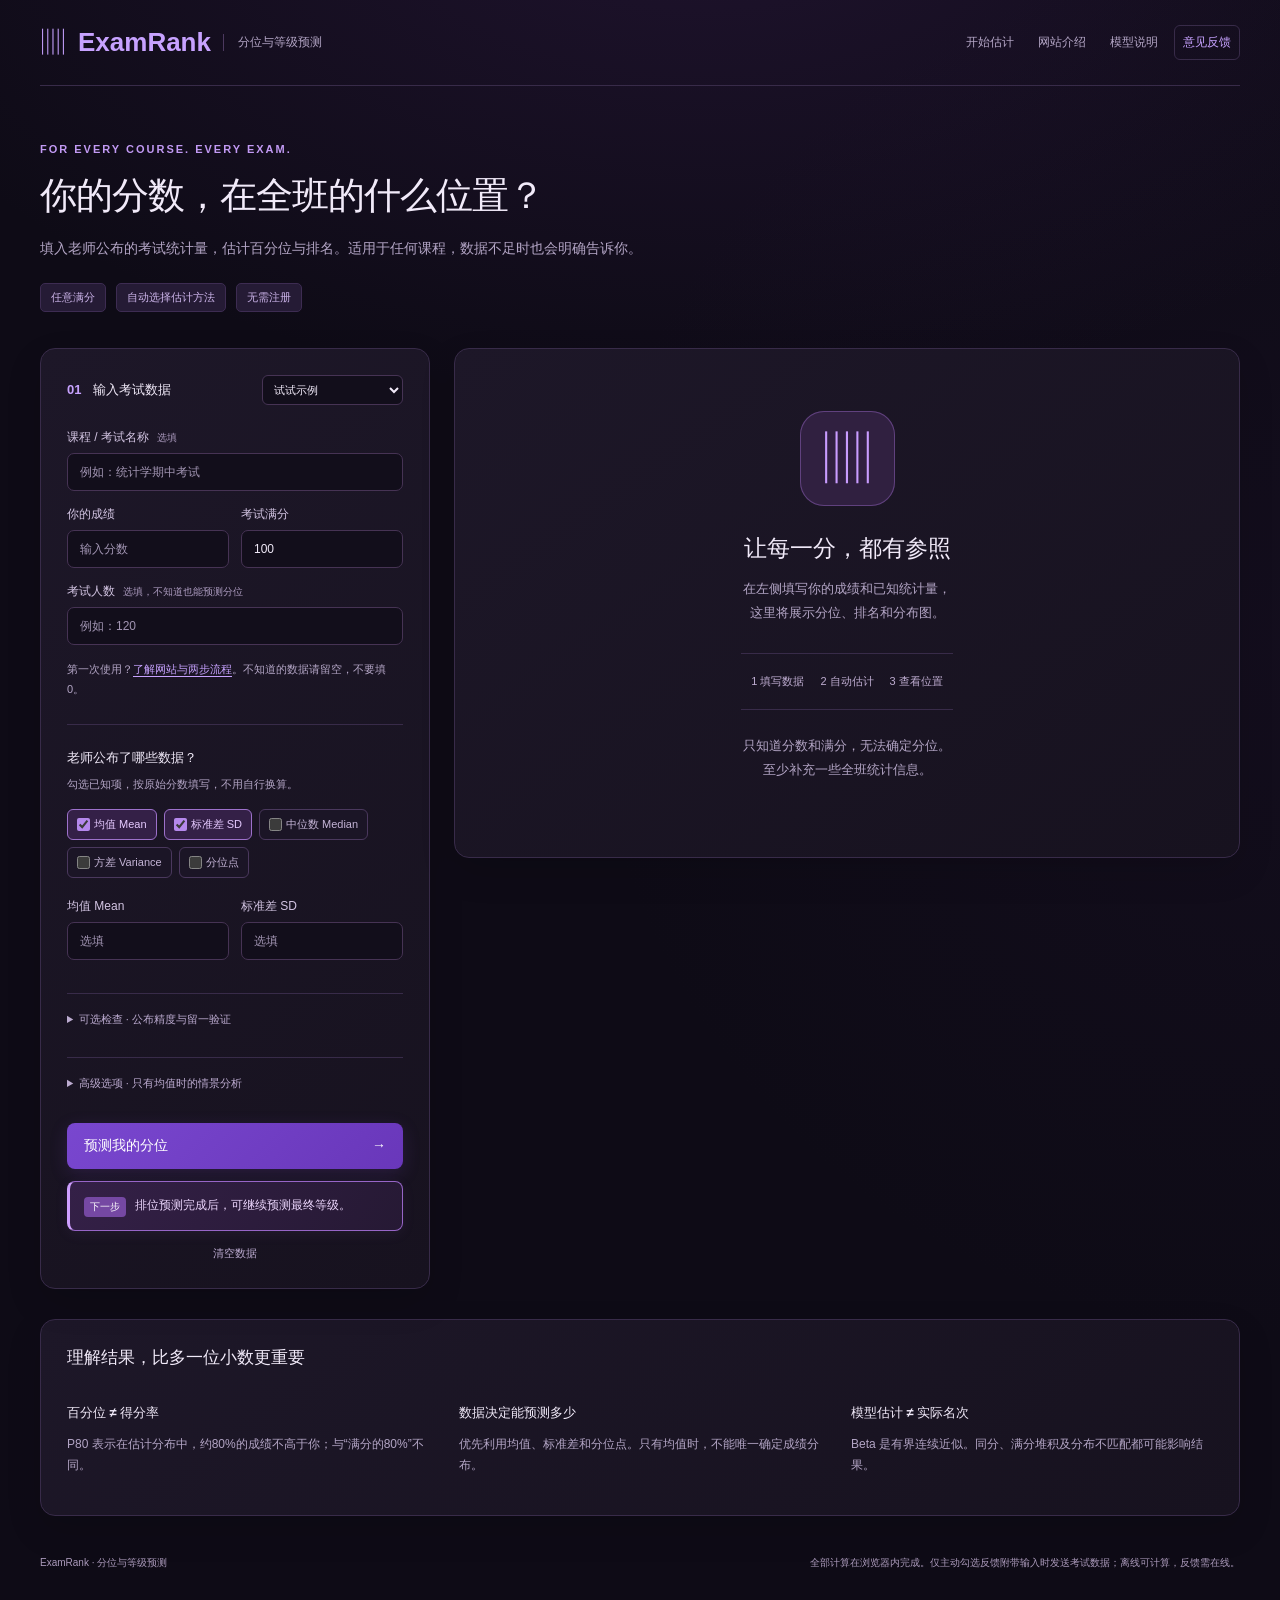
==== commit 21cdc5ff: "Publish customizable grade quotas and TXT reports" ====
--- a/examrank.html
+++ b/examrank.html
@@ -3,6 +3,8 @@
 
 .page-nav{display:flex;gap:8px;align-items:center}.page-nav a{font-size:12px;padding:10px 14px;color:#718199;border-radius:7px}.page-nav a.active{background:#eaf0fc;color:#245bd8;font-weight:600}.grade-settings{display:grid;grid-template-columns:repeat(3,minmax(0,1fr));gap:0 20px}.grade-settings select{display:block;width:100%;max-width:none;margin-top:7px;padding:11px;font-size:12px}.rho-control{display:flex;align-items:center;gap:16px;max-width:600px}.rho-control input{margin:0;padding:0;accent-color:#245bd8;box-shadow:none}.rho-control span{white-space:nowrap;font-size:11px;color:#7e8ca0}.assessment-section{margin:22px 0}.assessment-grid{display:grid;grid-template-columns:repeat(3,minmax(0,1fr));gap:0 14px}.assessment{background:#fafbfd;border:1px solid #e2e8f2;border-radius:10px;padding:20px;margin:14px 0}.assessment-head{display:flex;align-items:center;gap:15px;margin-bottom:14px}.assessment-head label{flex:1;margin:0}.assessment-head input{font-weight:600;background:#fff}.remove-assessment{color:#9a6b6b;background:none;border:0;cursor:pointer;padding:10px}.remove-assessment:disabled{opacity:.3;cursor:default}.assessment .check{margin:8px 0 13px}.assessment select{display:block;width:100%;max-width:none;margin:7px 0 12px;padding:10px}.assessment .stats-grid{display:grid;grid-template-columns:1fr 1fr;gap:0 14px}.assessment details{margin-top:4px;padding-top:12px}.assessment textarea{display:block;width:100%;margin-top:8px;border:1px solid #dce3ee;border-radius:6px;padding:10px;font:inherit;min-height:65px;resize:vertical}.add-assessment{width:100%;padding:14px;background:#f9fbff;border:1px dashed #b8cbee;border-radius:8px;color:#245bd8;font:inherit;cursor:pointer}.add-assessment:disabled{opacity:.5}.weight-ok,.weight-error{font-size:12px;border-radius:20px;padding:7px 11px;background:#eaf5f0;color:#31836c}.weight-error{background:#fff0eb;color:#b6533f}.grade-submit{display:flex;align-items:center;gap:20px}.grade-submit .primary{max-width:320px}.grade-submit .clear{margin:20px 0 0}.progress-track{height:6px;background:#eaf0fc;border-radius:10px;overflow:hidden;margin-top:18px}.progress-track div{height:100%;width:0;background:#245bd8;transition:width .15s}.grade-empty{text-align:center;padding:45px;margin-bottom:24px}.grade-empty p{font-size:12px}.grade-prob-grid{display:grid;grid-template-columns:repeat(4,minmax(0,1fr));gap:14px;margin:24px 0}.grade-prob{border:1px solid #e2e8f2;border-radius:10px;padding:20px;background:#fafcff}.grade-prob:first-child{background:#edf3ff;border-color:#c1d4ff}.grade-prob b{font-size:15px}.grade-prob strong{display:block;font-size:32px;letter-spacing:-1px;margin:12px 0;color:#245bd8}.grade-prob small{font-size:10px;color:#8290a5}.grade-prob:last-child strong{color:#7d8caa}.prob-stack{height:12px;display:flex;overflow:hidden;border-radius:8px;margin:20px 0}.prob-stack span:nth-child(1){background:#245bd8}.prob-stack span:nth-child(2){background:#7194e9}.prob-stack span:nth-child(3){background:#abc1f2}.prob-stack span:nth-child(4){background:#dce4f2}.grade-summary{display:flex;flex-wrap:wrap;gap:18px;padding:16px;background:#f6f9ff;border-radius:8px;font-size:12px;color:#647b9a}.grade-summary b{color:#245bd8}.grade-chart canvas{width:100%;height:210px;display:block}.grade-results-card{margin-bottom:24px}.grade-results-card .fit-table{font-size:12px}.grade-results-card .notice{font-size:12px}.grade-results-card details .hint{font-size:12px}input:disabled{background:#f0f3f8;color:#9aa7b8}.grade-section-note{margin:14px 0;color:#7b8ba2;font-size:11px}@media(max-width:800px){.grade-settings,.assessment-grid{grid-template-columns:1fr 1fr}.grade-prob-grid{grid-template-columns:1fr 1fr}.grade-prob strong{font-size:27px}.grade-submit .primary{max-width:none}.assessment{padding:15px}}@media(max-width:480px){.grade-settings{grid-template-columns:1fr}.page-nav{gap:0}.page-nav a{padding:8px;font-size:11px}.grade-prob{padding:15px}.grade-summary{gap:10px}.assessment .stats-grid{grid-template-columns:1fr 1fr}.assessment-grid{grid-template-columns:1fr 1fr}}
 .tags{flex-wrap:wrap}
+
+.rho-control{flex-wrap:wrap}.rho-control #rho-reset{flex-shrink:0}
 
 #grade-step-hint{margin:10px 0 0;font-size:11px;color:#6d7c94}
 .next-step{margin-top:22px;padding:17px;border:1px solid #edb06a;border-radius:10px;background:#fff7eb}
@@ -147,16 +149,16 @@
 <details><summary>可选检查 · 公布精度与留一验证</summary><label>公布成绩的四舍五入步长 <small>原始分数单位，选填</small><input id="published_precision" type="number" min="0.000001" step="any" placeholder="例如保留1位小数，填0.1"></label><label class="check"><input id="validate_holdouts" type="checkbox">检查留一分位点误差</label><p class="hint">精度检查只在局部括号稳定时报告范围，不是置信区间。留一检查衡量已公布摘要之间的一致性，不代表真实排名准确率。</p></details><details><summary>高级选项 · 只有均值时的情景分析</summary><label class="check"><input id="use-scenarios" type="checkbox">启用我指定的浓度假设</label><label>浓度 κ，用逗号分隔<input id="scenarios" value="4, 10, 25"></label><p class="hint">κ越大，成绩越集中。这些是假设，不是从均值推算出的参数。</p></details>
 <p id="error" class="error" role="alert" hidden></p><button id="calculate" class="primary" type="submit">预测我的分位 <span>→</span></button><p id="grade-step-hint" class="hint" role="status">排位预测完成后，可继续预测最终等级。</p><button id="clear" class="clear" type="button">清空数据</button></form></section>
 <section id="results" aria-live="polite"><div class="card empty"><div class="empty-symbol">▥</div><h2>让每一分，都有参照</h2><p>在左侧填写你的成绩和已知统计量，<br>这里将展示分位、排名和分布图。</p><div class="steps"><span>1 填写数据</span><span>2 自动估计</span><span>3 查看位置</span></div><p class="hint">只知道分数和满分，无法确定分位。<br>至少补充一些全班统计信息。</p></div></section></div>
-<section id="about" class="card about"><h2>理解结果，比多一位小数更重要</h2><div class="about-grid"><div><h3>百分位 ≠ 得分率</h3><p>P80 表示在估计分布中，约80%的成绩不高于你；与“满分的80%”不同。</p></div><div><h3>数据决定能预测多少</h3><p>优先利用均值、标准差和分位点。只有均值时，不能唯一确定成绩分布。</p></div><div><h3>模型估计 ≠ 实际名次</h3><p>Beta 是有界连续近似。同分、满分堆积及分布不匹配都可能影响结果。</p></div></div></section></section><section id="grade-step" aria-label="第2步：课程等级预测" hidden><div class="grade-step-intro"><section class="hero"><span class="eyebrow">STEP 2 · COURSE GRADE FORECAST</span><h2>把已知成绩，变成对未来的估计。</h2><p>添加课程的考核项目，设置权重与全班分布，看看最终获得各等级的可能性。</p><div class="tags"><span>A 前20%</span><span>A− 20%–40%</span><span>B+ 40%–60%</span><span>B+以下 前60%以外</span><span>成绩仅在浏览器计算</span></div></section></div><a class="step-back" href="#rank-step">↑ 返回第1步查看排位结果</a><div id="grade-source-note" class="notice info"></div>
-<form id="grade-form"><section class="card"><div class="section-title"><h2>01 <span>课程与模拟设置</span></h2><button type="button" id="grade-example" class="text-button">载入演示数据 ↗</button></div><div class="grade-settings"><label>课程名称 <small>选填</small><input id="grade-course" maxlength="100" placeholder="例如：统计学"></label><label>课程人数<input id="grade-n" type="number" min="2" max="20000" step="1" required placeholder="实际参加排名的人数"></label><label>相关性 ρ <small>默认0.5，属于假设</small><input id="grade-rho" type="number" value="0.5" min="-0.99" max="0.95" step="any" required></label></div><div class="rho-control"><span>弱 / 负相关</span><input id="rho-range" type="range" min="-0.99" max="0.95" step="0.01" value="0.5" aria-label="调整相关性"><span>强正相关</span></div><p id="rho-hint" class="hint">ρ 表示各项表现之间的相关性假设；不知道时可先用0.5，再调整查看结果变化。</p>
-<details><summary>高级设置 · 模拟次数、名额取整与同分</summary><div class="grade-settings"><label>个人模拟次数<select id="grade-iterations"><option value="20000">20,000（默认）</option><option value="50000">50,000</option></select></label><label>参考分布抽样次数<input id="grade-reference" type="number" value="30000" min="2000" max="80000" step="1" required></label><label>随机种子<input id="grade-seed" type="number" value="2026" min="0" max="4294967295" step="1" required></label><label>等级名额取整<select id="grade-rounding"><option value="floor">向下取整（默认）</option><option value="ceil">向上取整</option></select></label><label>同分时的排名<select id="grade-ties"><option value="random">随机顺序（默认）</option><option value="competition">共享最靠前名次</option></select></label></div><p class="hint">ρ 是模型中潜在正态变量的相关性，不等于原始分数的 Pearson 相关系数。增加模拟次数只能减少数值抽样误差。</p></details></section>
+<section id="about" class="card about"><h2>理解结果，比多一位小数更重要</h2><div class="about-grid"><div><h3>百分位 ≠ 得分率</h3><p>P80 表示在估计分布中，约80%的成绩不高于你；与“满分的80%”不同。</p></div><div><h3>数据决定能预测多少</h3><p>优先利用均值、标准差和分位点。只有均值时，不能唯一确定成绩分布。</p></div><div><h3>模型估计 ≠ 实际名次</h3><p>Beta 是有界连续近似。同分、满分堆积及分布不匹配都可能影响结果。</p></div></div></section></section><section id="grade-step" aria-label="第2步：课程等级预测" hidden><div class="grade-step-intro"><section class="hero"><span class="eyebrow">STEP 2 · COURSE GRADE FORECAST</span><h2>把已知成绩，变成对未来的估计。</h2><p>添加课程的考核项目，设置权重与全班分布，看看最终获得各等级的可能性。</p><div class="tags"><span>A / A− / B+ / B+以下</span><span>等级比例可在高级设置中调整</span><span>成绩仅在浏览器计算</span></div></section></div><a class="step-back" href="#rank-step">↑ 返回第1步查看排位结果</a><div id="grade-source-note" class="notice info"></div>
+<form id="grade-form"><section class="card"><div class="section-title"><h2>01 <span>课程与模拟设置</span></h2><button type="button" id="grade-example" class="text-button">载入演示数据 ↗</button></div><div class="grade-settings"><label>课程名称 <small>选填</small><input id="grade-course" maxlength="100" placeholder="例如：统计学"></label><label>课程人数<input id="grade-n" type="number" min="2" max="20000" step="1" required placeholder="实际参加排名的人数"></label><label>相关性 ρ <small>默认0.5，属于假设</small><input id="grade-rho" type="number" value="0.5" min="-0.99" max="0.95" step="any" required></label></div><div class="rho-control"><span>弱 / 负相关</span><input id="rho-range" type="range" min="-0.99" max="0.95" step="0.01" value="0.5" aria-label="调整相关性"><span>强正相关</span><button type="button" id="rho-reset" class="text-button">恢复默认 ρ = 0.5</button></div><p id="rho-hint" class="hint">ρ 表示各项表现之间的相关性假设；不知道时可先用0.5，再调整查看结果变化。</p>
+<details><summary>高级设置 · 等级比例、模拟次数与同分</summary><p class="hint">填写累计排名范围（前百分比），不是每档单独占比。例如20、40、60表示四档各占20%、20%、20%、40%。三个数须大于0、小于100并依次递增；实际名额按人数取整。</p><div class="grade-settings"><label>A：前多少 %<input id="grade-quota-0" type="number" min="0.01" max="99.99" step="0.01" value="20" required></label><label>A−及以上：前多少 %<input id="grade-quota-1" type="number" min="0.01" max="99.99" step="0.01" value="40" required></label><label>B+及以上：前多少 %<input id="grade-quota-2" type="number" min="0.01" max="99.99" step="0.01" value="60" required></label></div><div class="grade-settings"><label>个人模拟次数<select id="grade-iterations"><option value="20000">20,000（默认）</option><option value="50000">50,000</option></select></label><label>参考分布抽样次数<input id="grade-reference" type="number" value="30000" min="2000" max="80000" step="1" required></label><label>随机种子<input id="grade-seed" type="number" value="2026" min="0" max="4294967295" step="1" required></label><label>等级名额取整<select id="grade-rounding"><option value="floor">向下取整（默认）</option><option value="ceil">向上取整</option></select></label><label>同分时的排名<select id="grade-ties"><option value="random">随机顺序（默认）</option><option value="competition">共享最靠前名次</option></select></label></div><p class="hint">ρ 是模型中潜在正态变量的相关性，不等于原始分数的 Pearson 相关系数。增加模拟次数只能减少数值抽样误差。</p></details></section>
 <section class="card assessment-section"><div class="section-title"><h2>02 <span>考核项目与权重</span></h2><span id="weight-total" class="weight-ok">合计100%</span></div><p class="hint">默认期中40%、期末60%，只是起始设置。输入你已取得的成绩；未取得的成绩根据该项全班分布模拟。每项分数会按其满分换算后加权。</p><datalist id="assessment-names"><option value="期中"><option value="期末"><option value="attendance"><option value="assignment"><option value="quiz"><option value="project"></datalist><div id="assessment-list"></div><button type="button" id="add-assessment" class="add-assessment">＋ 添加考核项目</button><p id="grade-error" class="error" role="alert" hidden></p><div class="grade-submit"><button id="grade-calculate" class="primary" type="submit">预测最终等级 <span>→</span></button><button id="grade-cancel" class="clear" type="button" hidden>取消计算</button></div><div id="grade-progress" hidden><div class="progress-track"><div id="grade-progress-bar"></div></div><p id="grade-progress-text" class="hint" role="status">正在准备…</p></div></section></form>
 <section id="grade-results" aria-live="polite"><div class="card grade-empty"><h2>先填写数据，再预测等级</h2><p>每个有权重的项目都需要全班分布，或明确的假设。<br>演示数据仅用于体验，不代表你的课程。</p></div></section>
-<section class="card about"><h2>怎么理解这些概率？</h2><div class="about-grid"><div><h3>四档覆盖全部可能</h3><p>A 是前20%；A−是20%–40%；B+是40%–60%；B+以下是前60%以外的剩余部分，不含B+。四档概率合计100%，另外显示“至少A−”等累计概率。</p></div><div><h3>已知成绩保持固定</h3><p>只模拟你尚未取得的成绩，并考虑它与已知表现的相关性。不是把你重新当成随机学生。</p></div><div><h3>假设改变，概率也会改变</h3><p>未来考试分布、ρ、名额取整和同分规则都影响结果。预测不是老师最终给分的保证。</p></div></div></section></section></main>
+<section class="card about"><h2>怎么理解这些概率？</h2><div class="about-grid"><div><h3>四档覆盖全部可能</h3><p>默认 A 是前20%；A−是20%–40%；B+是40%–60%；B+以下是剩余部分。可在高级设置中调整累计比例，结果按本次设置划分。四档概率合计100%，另外显示“至少A−”等累计概率。</p></div><div><h3>已知成绩保持固定</h3><p>只模拟你尚未取得的成绩，并考虑它与已知表现的相关性。不是把你重新当成随机学生。</p></div><div><h3>假设改变，概率也会改变</h3><p>未来考试分布、ρ、名额取整和同分规则都影响结果。预测不是老师最终给分的保证。</p></div></div></section></section></main>
 <footer>ExamRank · 分位与等级预测<span>全部计算在浏览器内完成。仅主动勾选反馈附带输入时发送考试数据；离线可计算，反馈需在线。</span></footer>
 <script>window.EXAMRANK_CONFIG={computeMode:"local",apiBase:""};</script>
 <script>(()=>{
-  const sources={"exam":"(()=>{var Mp=Object.create;var go=Object.defineProperty;var ev=Object.getOwnPropertyDescriptor;var nv=Object.getOwnPropertyNames;var rv=Object.getPrototypeOf,tv=Object.prototype.hasOwnProperty;var iv=(e,n)=>()=>{try{return n||e((n={exports:{}}).exports,n),n.exports}catch(t){throw n=0,t}},Se=(e,n)=>{for(var t in n)go(e,t,{get:n[t],enumerable:!0})},ov=(e,n,t,o)=>{if(n&&typeof n==\"object\"||typeof n==\"function\")for(let r of nv(n))!tv.call(e,r)&&r!==t&&go(e,r,{get:()=>n[r],enumerable:!(o=ev(n,r))||o.enumerable});return e};var av=(e,n,t)=>(t=e!=null?Mp(rv(e)):{},ov(n||!e||!e.__esModule?go(t,\"default\",{value:e,enumerable:!0}):t,e));var Gp=iv((Jl,Kp)=>{(function(e,n){typeof Jl==\"object\"?Kp.exports=n():typeof define==\"function\"&&define.amd?define(n):e.jStat=n()})(Jl,function(){var e=(function(n,t){var o=Array.prototype.concat,r=Array.prototype.slice,i=Object.prototype.toString;function u($,g){var h=$>g?$:g;return n.pow(10,17-~~(n.log(h>0?h:-h)*n.LOG10E))}var c=Array.isArray||function(g){return i.call(g)===\"[object Array]\"};function a($){return i.call($)===\"[object Function]\"}function s($){return typeof $==\"number\"?$-$===0:!1}function l($){return o.apply([],$)}function d(){return new d._init(arguments)}d.fn=d.prototype,d._init=function(g){if(c(g[0]))if(c(g[0][0])){a(g[1])&&(g[0]=d.map(g[0],g[1]));for(var h=0;h<g[0].length;h++)this[h]=g[0][h];this.length=g[0].length}else this[0]=a(g[1])?d.map(g[0],g[1]):g[0],this.length=1;else if(s(g[0]))this[0]=d.seq.apply(null,g),this.length=1;else{if(g[0]instanceof d)return d(g[0].toArray());this[0]=[],this.length=1}return this},d._init.prototype=d.prototype,d._init.constructor=d,d.utils={calcRdx:u,isArray:c,isFunction:a,isNumber:s,toVector:l},d._random_fn=n.random,d.setRandom=function(g){if(typeof g!=\"function\")throw new TypeError(\"fn is not a function\");d._random_fn=g},d.extend=function(g){var h,_;if(arguments.length===1){for(_ in g)d[_]=g[_];return this}for(h=1;h<arguments.length;h++)for(_ in arguments[h])g[_]=arguments[h][_];return g},d.rows=function(g){return g.length||1},d.cols=function(g){return g[0].length||1},d.dimensions=function(g){return{rows:d.rows(g),cols:d.cols(g)}},d.row=function(g,h){return c(h)?h.map(function(_){return d.row(g,_)}):g[h]},d.rowa=function(g,h){return d.row(g,h)},d.col=function(g,h){if(c(h)){var _=d.arange(g.length).map(function(){return new Array(h.length)});return h.forEach(function(P,O){d.arange(g.length).forEach(function(S){_[S][O]=g[S][P]})}),_}for(var y=new Array(g.length),x=0;x<g.length;x++)y[x]=[g[x][h]];return y},d.cola=function(g,h){return d.col(g,h).map(function(_){return _[0]})},d.diag=function(g){for(var h=d.rows(g),_=new Array(h),y=0;y<h;y++)_[y]=[g[y][y]];return _},d.antidiag=function(g){for(var h=d.rows(g)-1,_=new Array(h),y=0;h>=0;h--,y++)_[y]=[g[y][h]];return _},d.transpose=function(g){var h=[],_,y,x,P,O;for(c(g[0])||(g=[g]),y=g.length,x=g[0].length,O=0;O<x;O++){for(_=new Array(y),P=0;P<y;P++)_[P]=g[P][O];h.push(_)}return h.length===1?h[0]:h},d.map=function(g,h,_){var y,x,P,O,S;for(c(g[0])||(g=[g]),x=g.length,P=g[0].length,O=_?g:new Array(x),y=0;y<x;y++)for(O[y]||(O[y]=new Array(P)),S=0;S<P;S++)O[y][S]=h(g[y][S],y,S);return O.length===1?O[0]:O},d.cumreduce=function(g,h,_){var y,x,P,O,S;for(c(g[0])||(g=[g]),x=g.length,P=g[0].length,O=_?g:new Array(x),y=0;y<x;y++)for(O[y]||(O[y]=new Array(P)),P>0&&(O[y][0]=g[y][0]),S=1;S<P;S++)O[y][S]=h(O[y][S-1],g[y][S]);return O.length===1?O[0]:O},d.alter=function(g,h){return d.map(g,h,!0)},d.create=function(g,h,_){var y=new Array(g),x,P;for(a(h)&&(_=h,h=g),x=0;x<g;x++)for(y[x]=new Array(h),P=0;P<h;P++)y[x][P]=_(x,P);return y};function f(){return 0}d.zeros=function(g,h){return s(h)||(h=g),d.create(g,h,f)};function m(){return 1}d.ones=function(g,h){return s(h)||(h=g),d.create(g,h,m)},d.rand=function(g,h){return s(h)||(h=g),d.create(g,h,d._random_fn)};function p($,g){return $===g?1:0}d.identity=function(g,h){return s(h)||(h=g),d.create(g,h,p)},d.symmetric=function(g){var h=g.length,_,y;if(g.length!==g[0].length)return!1;for(_=0;_<h;_++)for(y=0;y<h;y++)if(g[y][_]!==g[_][y])return!1;return!0},d.clear=function(g){return d.alter(g,f)},d.seq=function(g,h,_,y){a(y)||(y=!1);var x=[],P=u(g,h),O=(h*P-g*P)/((_-1)*P),S=g,L;for(L=0;S<=h&&L<_;L++,S=(g*P+O*P*L)/P)x.push(y?y(S,L):S);return x},d.arange=function(g,h,_){var y=[],x;if(_=_||1,h===t&&(h=g,g=0),g===h||_===0)return[];if(g<h&&_<0)return[];if(g>h&&_>0)return[];if(_>0)for(x=g;x<h;x+=_)y.push(x);else for(x=g;x>h;x+=_)y.push(x);return y},d.slice=(function(){function $(h,_,y,x){var P,O=[],S=h.length;if(_===t&&y===t&&x===t)return d.copy(h);if(_=_||0,y=y||h.length,_=_>=0?_:S+_,y=y>=0?y:S+y,x=x||1,_===y||x===0)return[];if(_<y&&x<0)return[];if(_>y&&x>0)return[];if(x>0)for(P=_;P<y;P+=x)O.push(h[P]);else for(P=_;P>y;P+=x)O.push(h[P]);return O}function g(h,_){var y,x;if(_=_||{},s(_.row)){if(s(_.col))return h[_.row][_.col];var P=d.rowa(h,_.row);return y=_.col||{},$(P,y.start,y.end,y.step)}if(s(_.col)){var O=d.cola(h,_.col);return x=_.row||{},$(O,x.start,x.end,x.step)}x=_.row||{},y=_.col||{};var S=$(h,x.start,x.end,x.step);return S.map(function(L){return $(L,y.start,y.end,y.step)})}return g})(),d.sliceAssign=function(g,h,_){var y,x;if(s(h.row)){if(s(h.col))return g[h.row][h.col]=_;h.col=h.col||{},h.col.start=h.col.start||0,h.col.end=h.col.end||g[0].length,h.col.step=h.col.step||1,y=d.arange(h.col.start,n.min(g.length,h.col.end),h.col.step);var P=h.row;return y.forEach(function(S,L){g[P][S]=_[L]}),g}if(s(h.col)){h.row=h.row||{},h.row.start=h.row.start||0,h.row.end=h.row.end||g.length,h.row.step=h.row.step||1,x=d.arange(h.row.start,n.min(g[0].length,h.row.end),h.row.step);var O=h.col;return x.forEach(function(S,L){g[S][O]=_[L]}),g}return _[0].length===t&&(_=[_]),h.row.start=h.row.start||0,h.row.end=h.row.end||g.length,h.row.step=h.row.step||1,h.col.start=h.col.start||0,h.col.end=h.col.end||g[0].length,h.col.step=h.col.step||1,x=d.arange(h.row.start,n.min(g.length,h.row.end),h.row.step),y=d.arange(h.col.start,n.min(g[0].length,h.col.end),h.col.step),x.forEach(function(S,L){y.forEach(function(ee,K){g[S][ee]=_[L][K]})}),g},d.diagonal=function(g){var h=d.zeros(g.length,g.length);return g.forEach(function(_,y){h[y][y]=_}),h},d.copy=function(g){return g.map(function(h){return s(h)?h:h.map(function(_){return _})})};var v=d.prototype;return v.length=0,v.push=Array.prototype.push,v.sort=Array.prototype.sort,v.splice=Array.prototype.splice,v.slice=Array.prototype.slice,v.toArray=function(){return this.length>1?r.call(this):r.call(this)[0]},v.map=function(g,h){return d(d.map(this,g,h))},v.cumreduce=function(g,h){return d(d.cumreduce(this,g,h))},v.alter=function(g){return d.alter(this,g),this},(function($){for(var g=0;g<$.length;g++)(function(h){v[h]=function(_){var y=this,x;return _?(setTimeout(function(){_.call(y,v[h].call(y))}),this):(x=d[h](this),c(x)?d(x):x)}})($[g])})(\"transpose clear symmetric rows cols dimensions diag antidiag\".split(\" \")),(function($){for(var g=0;g<$.length;g++)(function(h){v[h]=function(_,y){var x=this;return y?(setTimeout(function(){y.call(x,v[h].call(x,_))}),this):d(d[h](this,_))}})($[g])})(\"row col\".split(\" \")),(function($){for(var g=0;g<$.length;g++)(function(h){v[h]=function(){return d(d[h].apply(null,arguments))}})($[g])})(\"create zeros ones rand identity\".split(\" \")),d})(Math);return(function(n,t){var o=n.utils.isFunction;function r(c,a){return c-a}function i(c,a,s){return t.max(a,t.min(c,s))}n.sum=function(a){for(var s=0,l=a.length;--l>=0;)s+=a[l];return s},n.sumsqrd=function(a){for(var s=0,l=a.length;--l>=0;)s+=a[l]*a[l];return s},n.sumsqerr=function(a){for(var s=n.mean(a),l=0,d=a.length,f;--d>=0;)f=a[d]-s,l+=f*f;return l},n.sumrow=function(a){for(var s=0,l=a.length;--l>=0;)s+=a[l];return s},n.product=function(a){for(var s=1,l=a.length;--l>=0;)s*=a[l];return s},n.min=function(a){for(var s=a[0],l=0;++l<a.length;)a[l]<s&&(s=a[l]);return s},n.max=function(a){for(var s=a[0],l=0;++l<a.length;)a[l]>s&&(s=a[l]);return s},n.unique=function(a){for(var s={},l=[],d=0;d<a.length;d++)s[a[d]]||(s[a[d]]=!0,l.push(a[d]));return l},n.mean=function(a){return n.sum(a)/a.length},n.meansqerr=function(a){return n.sumsqerr(a)/a.length},n.geomean=function(a){var s=a.map(t.log),l=n.mean(s);return t.exp(l)},n.median=function(a){var s=a.length,l=a.slice().sort(r);return s&1?l[s/2|0]:(l[s/2-1]+l[s/2])/2},n.cumsum=function(a){return n.cumreduce(a,function(s,l){return s+l})},n.cumprod=function(a){return n.cumreduce(a,function(s,l){return s*l})},n.diff=function(a){var s=[],l=a.length,d;for(d=1;d<l;d++)s.push(a[d]-a[d-1]);return s},n.rank=function(c){var a,s=[],l={};for(a=0;a<c.length;a++){var d=c[a];l[d]?l[d]++:(l[d]=1,s.push(d))}var f=s.sort(r),m={},p=1;for(a=0;a<f.length;a++){var d=f[a],v=l[d],$=p,g=p+v-1,h=($+g)/2;m[d]=h,p+=v}return c.map(function(_){return m[_]})},n.mode=function(a){var s=a.length,l=a.slice().sort(r),d=1,f=0,m=0,p=[],v;for(v=0;v<s;v++)l[v]===l[v+1]?d++:(d>f?(p=[l[v]],f=d,m=0):d===f&&(p.push(l[v]),m++),d=1);return m===0?p[0]:p},n.range=function(a){return n.max(a)-n.min(a)},n.variance=function(a,s){return n.sumsqerr(a)/(a.length-(s?1:0))},n.pooledvariance=function(a){var s=a.reduce(function(d,f){return d+n.sumsqerr(f)},0),l=a.reduce(function(d,f){return d+f.length},0);return s/(l-a.length)},n.deviation=function(c){for(var a=n.mean(c),s=c.length,l=new Array(s),d=0;d<s;d++)l[d]=c[d]-a;return l},n.stdev=function(a,s){return t.sqrt(n.variance(a,s))},n.pooledstdev=function(a){return t.sqrt(n.pooledvariance(a))},n.meandev=function(a){for(var s=n.mean(a),l=[],d=a.length-1;d>=0;d--)l.push(t.abs(a[d]-s));return n.mean(l)},n.meddev=function(a){for(var s=n.median(a),l=[],d=a.length-1;d>=0;d--)l.push(t.abs(a[d]-s));return n.median(l)},n.coeffvar=function(a){return n.stdev(a)/n.mean(a)},n.quartiles=function(a){var s=a.length,l=a.slice().sort(r);return[l[t.round(s/4)-1],l[t.round(s/2)-1],l[t.round(s*3/4)-1]]},n.quantiles=function(a,s,l,d){var f=a.slice().sort(r),m=[s.length],p=a.length,v,$,g,h,_,y;for(typeof l>\"u\"&&(l=3/8),typeof d>\"u\"&&(d=3/8),v=0;v<s.length;v++)$=s[v],g=l+$*(1-l-d),h=p*$+g,_=t.floor(i(h,1,p-1)),y=i(h-_,0,1),m[v]=(1-y)*f[_-1]+y*f[_];return m},n.percentile=function(a,s,l){var d=a.slice().sort(r),f=s*(d.length+(l?1:-1))+(l?0:1),m=parseInt(f),p=f-m;return m+1<d.length?d[m-1]+p*(d[m]-d[m-1]):d[m-1]},n.percentileOfScore=function(a,s,l){var d=0,f=a.length,m=!1,p,v;for(l===\"strict\"&&(m=!0),v=0;v<f;v++)p=a[v],(m&&p<s||!m&&p<=s)&&d++;return d/f},n.histogram=function(a,s){s=s||4;var l=n.min(a),d=(n.max(a)-l)/s,f=a.length,m=[],p;for(p=0;p<s;p++)m[p]=0;for(p=0;p<f;p++)m[t.min(t.floor((a[p]-l)/d),s-1)]+=1;return m},n.covariance=function(a,s){var l=n.mean(a),d=n.mean(s),f=a.length,m=new Array(f),p;for(p=0;p<f;p++)m[p]=(a[p]-l)*(s[p]-d);return n.sum(m)/(f-1)},n.corrcoeff=function(a,s){return n.covariance(a,s)/n.stdev(a,1)/n.stdev(s,1)},n.spearmancoeff=function(c,a){return c=n.rank(c),a=n.rank(a),n.corrcoeff(c,a)},n.stanMoment=function(a,s){for(var l=n.mean(a),d=n.stdev(a),f=a.length,m=0,p=0;p<f;p++)m+=t.pow((a[p]-l)/d,s);return m/a.length},n.skewness=function(a){return n.stanMoment(a,3)},n.kurtosis=function(a){return n.stanMoment(a,4)-3};var u=n.prototype;(function(c){for(var a=0;a<c.length;a++)(function(s){u[s]=function(l,d){var f=[],m=0,p=this;if(o(l)&&(d=l,l=!1),d)return setTimeout(function(){d.call(p,u[s].call(p,l))}),this;if(this.length>1){for(p=l===!0?this:this.transpose();m<p.length;m++)f[m]=n[s](p[m]);return f}return n[s](this[0],l)}})(c[a])})(\"cumsum cumprod\".split(\" \")),(function(c){for(var a=0;a<c.length;a++)(function(s){u[s]=function(l,d){var f=[],m=0,p=this;if(o(l)&&(d=l,l=!1),d)return setTimeout(function(){d.call(p,u[s].call(p,l))}),this;if(this.length>1){for(s!==\"sumrow\"&&(p=l===!0?this:this.transpose());m<p.length;m++)f[m]=n[s](p[m]);return l===!0?n[s](n.utils.toVector(f)):f}return n[s](this[0],l)}})(c[a])})(\"sum sumsqrd sumsqerr sumrow product min max unique mean meansqerr geomean median diff rank mode range variance deviation stdev meandev meddev coeffvar quartiles histogram skewness kurtosis\".split(\" \")),(function(c){for(var a=0;a<c.length;a++)(function(s){u[s]=function(){var l=[],d=0,f=this,m=Array.prototype.slice.call(arguments),p;if(o(m[m.length-1])){p=m[m.length-1];var v=m.slice(0,m.length-1);return setTimeout(function(){p.call(f,u[s].apply(f,v))}),this}else{p=void 0;var $=function(h){return n[s].apply(f,[h].concat(m))}}if(this.length>1){for(f=f.transpose();d<f.length;d++)l[d]=$(f[d]);return l}return $(this[0])}})(c[a])})(\"quantiles percentileOfScore\".split(\" \"))})(e,Math),(function(n,t){n.gammaln=function(r){var i=0,u=[76.18009172947146,-86.50532032941678,24.01409824083091,-1.231739572450155,.001208650973866179,-5395239384953e-18],c=1.000000000190015,a,s,l;for(l=(s=a=r)+5.5,l-=(a+.5)*t.log(l);i<6;i++)c+=u[i]/++s;return t.log(2.5066282746310007*c/a)-l},n.loggam=function(r){var i,u,c,a,s,l,d,f=[.08333333333333333,-.002777777777777778,.0007936507936507937,-.0005952380952380952,.0008417508417508418,-.001917526917526918,.00641025641025641,-.02955065359477124,.1796443723688307,-1.3924322169059];if(i=r,d=0,r==1||r==2)return 0;for(r<=7&&(d=t.floor(7-r),i=r+d),u=1/(i*i),c=2*t.PI,s=f[9],l=8;l>=0;l--)s*=u,s+=f[l];if(a=s/i+.5*t.log(c)+(i-.5)*t.log(i)-i,r<=7)for(l=1;l<=d;l++)a-=t.log(i-1),i-=1;return a},n.gammafn=function(r){var i=[-1.716185138865495,24.76565080557592,-379.80425647094563,629.3311553128184,866.9662027904133,-31451.272968848367,-36144.413418691176,66456.14382024054],u=[-30.8402300119739,315.35062697960416,-1015.1563674902192,-3107.771671572311,22538.11842098015,4755.846277527881,-134659.9598649693,-115132.2596755535],c=!1,a=0,s=0,l=0,d=r,f,m,p,v;if(r>171.6243769536076)return 1/0;if(d<=0)if(v=d%1+36e-17,v)c=(d&1?-1:1)*t.PI/t.sin(t.PI*v),d=1-d;else return 1/0;for(p=d,d<1?m=d++:m=(d-=a=(d|0)-1)-1,f=0;f<8;++f)l=(l+i[f])*m,s=s*m+u[f];if(v=l/s+1,p<d)v/=p;else if(p>d)for(f=0;f<a;++f)v*=d,d++;return c&&(v=c/v),v},n.gammap=function(r,i){return n.lowRegGamma(r,i)*n.gammafn(r)},n.lowRegGamma=function(r,i){var u=n.gammaln(r),c=r,a=1/r,s=a,l=i+1-r,d=1/1e-30,f=1/l,m=f,p=1,v=-~(t.log(r>=1?r:1/r)*8.5+r*.4+17),$;if(i<0||r<=0)return NaN;if(i<r+1){for(;p<=v;p++)a+=s*=i/++c;return a*t.exp(-i+r*t.log(i)-u)}for(;p<=v;p++)$=-p*(p-r),l+=2,f=$*f+l,d=l+$/d,f=1/f,m*=f*d;return 1-m*t.exp(-i+r*t.log(i)-u)},n.factorialln=function(r){return r<0?NaN:n.gammaln(r+1)},n.factorial=function(r){return r<0?NaN:n.gammafn(r+1)},n.combination=function(r,i){return r>170||i>170?t.exp(n.combinationln(r,i)):n.factorial(r)/n.factorial(i)/n.factorial(r-i)},n.combinationln=function(r,i){return n.factorialln(r)-n.factorialln(i)-n.factorialln(r-i)},n.permutation=function(r,i){return n.factorial(r)/n.factorial(r-i)},n.betafn=function(r,i){if(!(r<=0||i<=0))return r+i>170?t.exp(n.betaln(r,i)):n.gammafn(r)*n.gammafn(i)/n.gammafn(r+i)},n.betaln=function(r,i){return n.gammaln(r)+n.gammaln(i)-n.gammaln(r+i)},n.betacf=function(r,i,u){var c=1e-30,a=1,s=i+u,l=i+1,d=i-1,f=1,m=1-s*r/l,p,v,$,g;for(t.abs(m)<c&&(m=c),m=1/m,g=m;a<=100&&(p=2*a,v=a*(u-a)*r/((d+p)*(i+p)),m=1+v*m,t.abs(m)<c&&(m=c),f=1+v/f,t.abs(f)<c&&(f=c),m=1/m,g*=m*f,v=-(i+a)*(s+a)*r/((i+p)*(l+p)),m=1+v*m,t.abs(m)<c&&(m=c),f=1+v/f,t.abs(f)<c&&(f=c),m=1/m,$=m*f,g*=$,!(t.abs($-1)<3e-7));a++);return g},n.gammapinv=function(r,i){var u=0,c=i-1,a=1e-8,s=n.gammaln(i),l,d,f,m,p,v,$;if(r>=1)return t.max(100,i+100*t.sqrt(i));if(r<=0)return 0;for(i>1?(v=t.log(c),$=t.exp(c*(v-1)-s),p=r<.5?r:1-r,f=t.sqrt(-2*t.log(p)),l=(2.30753+f*.27061)/(1+f*(.99229+f*.04481))-f,r<.5&&(l=-l),l=t.max(.001,i*t.pow(1-1/(9*i)-l/(3*t.sqrt(i)),3))):(f=1-i*(.253+i*.12),r<f?l=t.pow(r/f,1/i):l=1-t.log(1-(r-f)/(1-f)));u<12;u++){if(l<=0)return 0;if(d=n.lowRegGamma(i,l)-r,i>1?f=$*t.exp(-(l-c)+c*(t.log(l)-v)):f=t.exp(-l+c*t.log(l)-s),m=d/f,l-=f=m/(1-.5*t.min(1,m*((i-1)/l-1))),l<=0&&(l=.5*(l+f)),t.abs(f)<a*l)break}return l},n.erf=function(r){var i=[-1.3026537197817094,.6419697923564902,.019476473204185836,-.00956151478680863,-.000946595344482036,.000366839497852761,42523324806907e-18,-20278578112534e-18,-1624290004647e-18,130365583558e-17,15626441722e-18,-85238095915e-18,6529054439e-18,5059343495e-18,-991364156e-18,-227365122e-18,96467911e-18,2394038e-18,-6886027e-18,894487e-18,313092e-18,-112708e-18,381e-18,7106e-18,-1523e-18,-94e-18,121e-18,-28e-18],u=i.length-1,c=!1,a=0,s=0,l,d,f,m;for(r<0&&(r=-r,c=!0),l=2/(2+r),d=4*l-2;u>0;u--)f=a,a=d*a-s+i[u],s=f;return m=l*t.exp(-r*r+.5*(i[0]+d*a)-s),c?m-1:1-m},n.erfc=function(r){return 1-n.erf(r)},n.erfcinv=function(r){var i=0,u,c,a,s;if(r>=2)return-100;if(r<=0)return 100;for(s=r<1?r:2-r,a=t.sqrt(-2*t.log(s/2)),u=-.70711*((2.30753+a*.27061)/(1+a*(.99229+a*.04481))-a);i<2;i++)c=n.erfc(u)-s,u+=c/(1.1283791670955126*t.exp(-u*u)-u*c);return r<1?u:-u},n.ibetainv=function(r,i,u){var c=1e-8,a=i-1,s=u-1,l=0,d,f,m,p,v,$,g,h,_,y,x;if(r<=0)return 0;if(r>=1)return 1;for(i>=1&&u>=1?(m=r<.5?r:1-r,p=t.sqrt(-2*t.log(m)),g=(2.30753+p*.27061)/(1+p*(.99229+p*.04481))-p,r<.5&&(g=-g),h=(g*g-3)/6,_=2/(1/(2*i-1)+1/(2*u-1)),y=g*t.sqrt(h+_)/_-(1/(2*u-1)-1/(2*i-1))*(h+5/6-2/(3*_)),g=i/(i+u*t.exp(2*y))):(d=t.log(i/(i+u)),f=t.log(u/(i+u)),p=t.exp(i*d)/i,v=t.exp(u*f)/u,y=p+v,r<p/y?g=t.pow(i*y*r,1/i):g=1-t.pow(u*y*(1-r),1/u)),x=-n.gammaln(i)-n.gammaln(u)+n.gammaln(i+u);l<10;l++){if(g===0||g===1)return g;if($=n.ibeta(g,i,u)-r,p=t.exp(a*t.log(g)+s*t.log(1-g)+x),v=$/p,g-=p=v/(1-.5*t.min(1,v*(a/g-s/(1-g)))),g<=0&&(g=.5*(g+p)),g>=1&&(g=.5*(g+p+1)),t.abs(p)<c*g&&l>0)break}return g},n.ibeta=function(r,i,u){var c=r===0||r===1?0:t.exp(n.gammaln(i+u)-n.gammaln(i)-n.gammaln(u)+i*t.log(r)+u*t.log(1-r));return r<0||r>1?!1:r<(i+1)/(i+u+2)?c*n.betacf(r,i,u)/i:1-c*n.betacf(1-r,u,i)/u},n.randn=function(r,i){var u,c,a,s,l;if(i||(i=r),r)return n.create(r,i,function(){return n.randn()});do u=n._random_fn(),c=1.7156*(n._random_fn()-.5),a=u-.449871,s=t.abs(c)+.386595,l=a*a+s*(.196*s-.25472*a);while(l>.27597&&(l>.27846||c*c>-4*t.log(u)*u*u));return c/u},n.randg=function(r,i,u){var c=r,a,s,l,d,f,m;if(u||(u=i),r||(r=1),i)return m=n.zeros(i,u),m.alter(function(){return n.randg(r)}),m;r<1&&(r+=1),a=r-1/3,s=1/t.sqrt(9*a);do{do f=n.randn(),d=1+s*f;while(d<=0);d=d*d*d,l=n._random_fn()}while(l>1-.331*t.pow(f,4)&&t.log(l)>.5*f*f+a*(1-d+t.log(d)));if(r==c)return a*d;do l=n._random_fn();while(l===0);return t.pow(l,1/c)*a*d},(function(o){for(var r=0;r<o.length;r++)(function(i){n.fn[i]=function(){return n(n.map(this,function(u){return n[i](u)}))}})(o[r])})(\"gammaln gammafn factorial factorialln\".split(\" \")),(function(o){for(var r=0;r<o.length;r++)(function(i){n.fn[i]=function(){return n(n[i].apply(null,arguments))}})(o[r])})(\"randn\".split(\" \"))})(e,Math),(function(n,t){(function(c){for(var a=0;a<c.length;a++)(function(s){n[s]=function l(d,f,m){return this instanceof l?(this._a=d,this._b=f,this._c=m,this):new l(d,f,m)},n.fn[s]=function(l,d,f){var m=n[s](l,d,f);return m.data=this,m},n[s].prototype.sample=function(l){var d=this._a,f=this._b,m=this._c;return l?n.alter(l,function(){return n[s].sample(d,f,m)}):n[s].sample(d,f,m)},(function(l){for(var d=0;d<l.length;d++)(function(f){n[s].prototype[f]=function(m){var p=this._a,v=this._b,$=this._c;return!m&&m!==0&&(m=this.data),typeof m!=\"number\"?n.fn.map.call(m,function(g){return n[s][f](g,p,v,$)}):n[s][f](m,p,v,$)}})(l[d])})(\"pdf cdf inv\".split(\" \")),(function(l){for(var d=0;d<l.length;d++)(function(f){n[s].prototype[f]=function(){return n[s][f](this._a,this._b,this._c)}})(l[d])})(\"mean median mode variance\".split(\" \"))})(c[a])})(\"beta centralF cauchy chisquare exponential gamma invgamma kumaraswamy laplace lognormal noncentralt normal pareto studentt weibull uniform binomial negbin hypgeom poisson triangular tukey arcsine\".split(\" \")),n.extend(n.beta,{pdf:function(a,s,l){return a>1||a<0?0:s==1&&l==1?1:s<512&&l<512?t.pow(a,s-1)*t.pow(1-a,l-1)/n.betafn(s,l):t.exp((s-1)*t.log(a)+(l-1)*t.log(1-a)-n.betaln(s,l))},cdf:function(a,s,l){return a>1||a<0?(a>1)*1:n.ibeta(a,s,l)},inv:function(a,s,l){return n.ibetainv(a,s,l)},mean:function(a,s){return a/(a+s)},median:function(a,s){return n.ibetainv(.5,a,s)},mode:function(a,s){return(a-1)/(a+s-2)},sample:function(a,s){var l=n.randg(a);return l/(l+n.randg(s))},variance:function(a,s){return a*s/(t.pow(a+s,2)*(a+s+1))}}),n.extend(n.centralF,{pdf:function(a,s,l){var d,f,m;return a<0?0:s<=2?a===0&&s<2?1/0:a===0&&s===2?1:1/n.betafn(s/2,l/2)*t.pow(s/l,s/2)*t.pow(a,s/2-1)*t.pow(1+s/l*a,-(s+l)/2):(d=s*a/(l+a*s),f=l/(l+a*s),m=s*f/2,m*n.binomial.pdf((s-2)/2,(s+l-2)/2,d))},cdf:function(a,s,l){return a<0?0:n.ibeta(s*a/(s*a+l),s/2,l/2)},inv:function(a,s,l){return l/(s*(1/n.ibetainv(a,s/2,l/2)-1))},mean:function(a,s){return s>2?s/(s-2):void 0},mode:function(a,s){return a>2?s*(a-2)/(a*(s+2)):void 0},sample:function(a,s){var l=n.randg(a/2)*2,d=n.randg(s/2)*2;return l/a/(d/s)},variance:function(a,s){if(!(s<=4))return 2*s*s*(a+s-2)/(a*(s-2)*(s-2)*(s-4))}}),n.extend(n.cauchy,{pdf:function(a,s,l){return l<0?0:l/(t.pow(a-s,2)+t.pow(l,2))/t.PI},cdf:function(a,s,l){return t.atan((a-s)/l)/t.PI+.5},inv:function(c,a,s){return a+s*t.tan(t.PI*(c-.5))},median:function(a){return a},mode:function(a){return a},sample:function(a,s){return n.randn()*t.sqrt(1/(2*n.randg(.5)))*s+a}}),n.extend(n.chisquare,{pdf:function(a,s){return a<0?0:a===0&&s===2?.5:t.exp((s/2-1)*t.log(a)-a/2-s/2*t.log(2)-n.gammaln(s/2))},cdf:function(a,s){return a<0?0:n.lowRegGamma(s/2,a/2)},inv:function(c,a){return 2*n.gammapinv(c,.5*a)},mean:function(c){return c},median:function(a){return a*t.pow(1-2/(9*a),3)},mode:function(a){return a-2>0?a-2:0},sample:function(a){return n.randg(a/2)*2},variance:function(a){return 2*a}}),n.extend(n.exponential,{pdf:function(a,s){return a<0?0:s*t.exp(-s*a)},cdf:function(a,s){return a<0?0:1-t.exp(-s*a)},inv:function(c,a){return-t.log(1-c)/a},mean:function(c){return 1/c},median:function(c){return 1/c*t.log(2)},mode:function(){return 0},sample:function(a){return-1/a*t.log(n._random_fn())},variance:function(c){return t.pow(c,-2)}}),n.extend(n.gamma,{pdf:function(a,s,l){return a<0?0:a===0&&s===1?1/l:t.exp((s-1)*t.log(a)-a/l-n.gammaln(s)-s*t.log(l))},cdf:function(a,s,l){return a<0?0:n.lowRegGamma(s,a/l)},inv:function(c,a,s){return n.gammapinv(c,a)*s},mean:function(c,a){return c*a},mode:function(a,s){if(a>1)return(a-1)*s},sample:function(a,s){return n.randg(a)*s},variance:function(a,s){return a*s*s}}),n.extend(n.invgamma,{pdf:function(a,s,l){return a<=0?0:t.exp(-(s+1)*t.log(a)-l/a-n.gammaln(s)+s*t.log(l))},cdf:function(a,s,l){return a<=0?0:1-n.lowRegGamma(s,l/a)},inv:function(c,a,s){return s/n.gammapinv(1-c,a)},mean:function(c,a){return c>1?a/(c-1):void 0},mode:function(a,s){return s/(a+1)},sample:function(a,s){return s/n.randg(a)},variance:function(a,s){if(!(a<=2))return s*s/((a-1)*(a-1)*(a-2))}}),n.extend(n.kumaraswamy,{pdf:function(a,s,l){return a===0&&s===1?l:a===1&&l===1?s:t.exp(t.log(s)+t.log(l)+(s-1)*t.log(a)+(l-1)*t.log(1-t.pow(a,s)))},cdf:function(a,s,l){return a<0?0:a>1?1:1-t.pow(1-t.pow(a,s),l)},inv:function(a,s,l){return t.pow(1-t.pow(1-a,1/l),1/s)},mean:function(c,a){return a*n.gammafn(1+1/c)*n.gammafn(a)/n.gammafn(1+1/c+a)},median:function(a,s){return t.pow(1-t.pow(2,-1/s),1/a)},mode:function(a,s){if(a>=1&&s>=1&&a!==1&&s!==1)return t.pow((a-1)/(a*s-1),1/a)},variance:function(){throw new Error(\"variance not yet implemented\")}}),n.extend(n.lognormal,{pdf:function(a,s,l){return a<=0?0:t.exp(-t.log(a)-.5*t.log(2*t.PI)-t.log(l)-t.pow(t.log(a)-s,2)/(2*l*l))},cdf:function(a,s,l){return a<0?0:.5+.5*n.erf((t.log(a)-s)/t.sqrt(2*l*l))},inv:function(c,a,s){return t.exp(-1.4142135623730951*s*n.erfcinv(2*c)+a)},mean:function(a,s){return t.exp(a+s*s/2)},median:function(a){return t.exp(a)},mode:function(a,s){return t.exp(a-s*s)},sample:function(a,s){return t.exp(n.randn()*s+a)},variance:function(a,s){return(t.exp(s*s)-1)*t.exp(2*a+s*s)}}),n.extend(n.noncentralt,{pdf:function(a,s,l){var d=1e-14;return t.abs(l)<d?n.studentt.pdf(a,s):t.abs(a)<d?t.exp(n.gammaln((s+1)/2)-l*l/2-.5*t.log(t.PI*s)-n.gammaln(s/2)):s/a*(n.noncentralt.cdf(a*t.sqrt(1+2/s),s+2,l)-n.noncentralt.cdf(a,s,l))},cdf:function(a,s,l){var d=1e-14,f=200;if(t.abs(l)<d)return n.studentt.cdf(a,s);var m=!1;a<0&&(m=!0,l=-l);for(var p=n.normal.cdf(-l,0,1),v=d+1,$=v,g=a*a/(a*a+s),h=0,_=t.exp(-l*l/2),y=t.exp(-l*l/2-.5*t.log(2)-n.gammaln(3/2))*l;h<f||$>d||v>d;)$=v,h>0&&(_*=l*l/(2*h),y*=l*l/(2*(h+1/2))),v=_*n.beta.cdf(g,h+.5,s/2)+y*n.beta.cdf(g,h+1,s/2),p+=.5*v,h++;return m?1-p:p}}),n.extend(n.normal,{pdf:function(a,s,l){return t.exp(-.5*t.log(2*t.PI)-t.log(l)-t.pow(a-s,2)/(2*l*l))},cdf:function(a,s,l){return .5*(1+n.erf((a-s)/t.sqrt(2*l*l)))},inv:function(c,a,s){return-1.4142135623730951*s*n.erfcinv(2*c)+a},mean:function(c){return c},median:function(a){return a},mode:function(c){return c},sample:function(a,s){return n.randn()*s+a},variance:function(c,a){return a*a}}),n.extend(n.pareto,{pdf:function(a,s,l){return a<s?0:l*t.pow(s,l)/t.pow(a,l+1)},cdf:function(a,s,l){return a<s?0:1-t.pow(s/a,l)},inv:function(a,s,l){return s/t.pow(1-a,1/l)},mean:function(a,s){if(!(s<=1))return s*t.pow(a,s)/(s-1)},median:function(a,s){return a*(s*t.SQRT2)},mode:function(a){return a},variance:function(c,a){if(!(a<=2))return c*c*a/(t.pow(a-1,2)*(a-2))}}),n.extend(n.studentt,{pdf:function(a,s){return s=s>1e100?1e100:s,1/(t.sqrt(s)*n.betafn(.5,s/2))*t.pow(1+a*a/s,-((s+1)/2))},cdf:function(a,s){var l=s/2;return n.ibeta((a+t.sqrt(a*a+s))/(2*t.sqrt(a*a+s)),l,l)},inv:function(c,a){var s=n.ibetainv(2*t.min(c,1-c),.5*a,.5);return s=t.sqrt(a*(1-s)/s),c>.5?s:-s},mean:function(a){return a>1?0:void 0},median:function(){return 0},mode:function(){return 0},sample:function(a){return n.randn()*t.sqrt(a/(2*n.randg(a/2)))},variance:function(a){return a>2?a/(a-2):a>1?1/0:void 0}}),n.extend(n.weibull,{pdf:function(a,s,l){return a<0||s<0||l<0?0:l/s*t.pow(a/s,l-1)*t.exp(-t.pow(a/s,l))},cdf:function(a,s,l){return a<0?0:1-t.exp(-t.pow(a/s,l))},inv:function(c,a,s){return a*t.pow(-t.log(1-c),1/s)},mean:function(c,a){return c*n.gammafn(1+1/a)},median:function(a,s){return a*t.pow(t.log(2),1/s)},mode:function(a,s){return s<=1?0:a*t.pow((s-1)/s,1/s)},sample:function(a,s){return a*t.pow(-t.log(n._random_fn()),1/s)},variance:function(a,s){return a*a*n.gammafn(1+2/s)-t.pow(n.weibull.mean(a,s),2)}}),n.extend(n.uniform,{pdf:function(a,s,l){return a<s||a>l?0:1/(l-s)},cdf:function(a,s,l){return a<s?0:a<l?(a-s)/(l-s):1},inv:function(c,a,s){return a+c*(s-a)},mean:function(a,s){return .5*(a+s)},median:function(a,s){return n.mean(a,s)},mode:function(){throw new Error(\"mode is not yet implemented\")},sample:function(a,s){return a/2+s/2+(s/2-a/2)*(2*n._random_fn()-1)},variance:function(a,s){return t.pow(s-a,2)/12}});function o(c,a,s,l){for(var d=0,f=1,m=1,p=1,v=0,$=0,g;t.abs((m-$)/m)>l;)$=m,g=-(a+v)*(a+s+v)*c/(a+2*v)/(a+2*v+1),d=m+g*d,f=p+g*f,v=v+1,g=v*(s-v)*c/(a+2*v-1)/(a+2*v),m=d+g*m,p=f+g*p,d=d/p,f=f/p,m=m/p,p=1;return m/a}n.extend(n.binomial,{pdf:function(a,s,l){return l===0||l===1?s*l===a?1:0:n.combination(s,a)*t.pow(l,a)*t.pow(1-l,s-a)},cdf:function(a,s,l){var d,f=1e-10;if(a<0)return 0;if(a>=s)return 1;if(l<0||l>1||s<=0)return NaN;a=t.floor(a);var m=l,p=a+1,v=s-a,$=p+v,g=t.exp(n.gammaln($)-n.gammaln(v)-n.gammaln(p)+p*t.log(m)+v*t.log(1-m));return m<(p+1)/($+2)?d=g*o(m,p,v,f):d=1-g*o(1-m,v,p,f),t.round((1-d)*(1/f))/(1/f)}}),n.extend(n.negbin,{pdf:function(a,s,l){return a!==a>>>0?!1:a<0?0:n.combination(a+s-1,s-1)*t.pow(1-l,a)*t.pow(l,s)},cdf:function(a,s,l){var d=0,f=0;if(a<0)return 0;for(;f<=a;f++)d+=n.negbin.pdf(f,s,l);return d}}),n.extend(n.hypgeom,{pdf:function(a,s,l,d){if(a!==a|0)return!1;if(a<0||a<l-(s-d))return 0;if(a>d||a>l)return 0;if(l*2>s)return d*2>s?n.hypgeom.pdf(s-l-d+a,s,s-l,s-d):n.hypgeom.pdf(d-a,s,s-l,d);if(d*2>s)return n.hypgeom.pdf(l-a,s,l,s-d);if(l<d)return n.hypgeom.pdf(a,s,d,l);for(var f=1,m=0,p=0;p<a;p++){for(;f>1&&m<d;)f*=1-l/(s-m),m++;f*=(d-p)*(l-p)/((p+1)*(s-l-d+p+1))}for(;m<d;m++)f*=1-l/(s-m);return t.min(1,t.max(0,f))},cdf:function(a,s,l,d){if(a<0||a<l-(s-d))return 0;if(a>=d||a>=l)return 1;if(l*2>s)return d*2>s?n.hypgeom.cdf(s-l-d+a,s,s-l,s-d):1-n.hypgeom.cdf(d-a-1,s,s-l,d);if(d*2>s)return 1-n.hypgeom.cdf(l-a-1,s,l,s-d);if(l<d)return n.hypgeom.cdf(a,s,d,l);for(var f=1,m=1,p=0,v=0;v<a;v++){for(;f>1&&p<d;){var $=1-l/(s-p);m*=$,f*=$,p++}m*=(d-v)*(l-v)/((v+1)*(s-l-d+v+1)),f+=m}for(;p<d;p++)f*=1-l/(s-p);return t.min(1,t.max(0,f))}}),n.extend(n.poisson,{pdf:function(a,s){return s<0||a%1!==0||a<0?0:t.pow(s,a)*t.exp(-s)/n.factorial(a)},cdf:function(a,s){var l=[],d=0;if(a<0)return 0;for(;d<=a;d++)l.push(n.poisson.pdf(d,s));return n.sum(l)},mean:function(c){return c},variance:function(c){return c},sampleSmall:function(a){var s=1,l=0,d=t.exp(-a);do l++,s*=n._random_fn();while(s>d);return l-1},sampleLarge:function(a){var s=a,l,d,f,m,p,v,$,g,h,_;for(m=t.sqrt(s),p=t.log(s),$=.931+2.53*m,v=-.059+.02483*$,g=1.1239+1.1328/($-3.4),h=.9277-3.6224/($-2);;){if(d=t.random()-.5,f=t.random(),_=.5-t.abs(d),l=t.floor((2*v/_+$)*d+s+.43),_>=.07&&f<=h)return l;if(!(l<0||_<.013&&f>_)&&t.log(f)+t.log(g)-t.log(v/(_*_)+$)<=-s+l*p-n.loggam(l+1))return l}},sample:function(a){return a<10?this.sampleSmall(a):this.sampleLarge(a)}}),n.extend(n.triangular,{pdf:function(a,s,l,d){return l<=s||d<s||d>l?NaN:a<s||a>l?0:a<d?2*(a-s)/((l-s)*(d-s)):a===d?2/(l-s):2*(l-a)/((l-s)*(l-d))},cdf:function(a,s,l,d){return l<=s||d<s||d>l?NaN:a<=s?0:a>=l?1:a<=d?t.pow(a-s,2)/((l-s)*(d-s)):1-t.pow(l-a,2)/((l-s)*(l-d))},inv:function(a,s,l,d){return l<=s||d<s||d>l?NaN:a<=(d-s)/(l-s)?s+(l-s)*t.sqrt(a*((d-s)/(l-s))):s+(l-s)*(1-t.sqrt((1-a)*(1-(d-s)/(l-s))))},mean:function(a,s,l){return(a+s+l)/3},median:function(a,s,l){if(l<=(a+s)/2)return s-t.sqrt((s-a)*(s-l))/t.sqrt(2);if(l>(a+s)/2)return a+t.sqrt((s-a)*(l-a))/t.sqrt(2)},mode:function(a,s,l){return l},sample:function(a,s,l){var d=n._random_fn();return d<(l-a)/(s-a)?a+t.sqrt(d*(s-a)*(l-a)):s-t.sqrt((1-d)*(s-a)*(s-l))},variance:function(a,s,l){return(a*a+s*s+l*l-a*s-a*l-s*l)/18}}),n.extend(n.arcsine,{pdf:function(a,s,l){return l<=s?NaN:a<=s||a>=l?0:2/t.PI*t.pow(t.pow(l-s,2)-t.pow(2*a-s-l,2),-.5)},cdf:function(a,s,l){return a<s?0:a<l?2/t.PI*t.asin(t.sqrt((a-s)/(l-s))):1},inv:function(c,a,s){return a+(.5-.5*t.cos(t.PI*c))*(s-a)},mean:function(a,s){return s<=a?NaN:(a+s)/2},median:function(a,s){return s<=a?NaN:(a+s)/2},mode:function(){throw new Error(\"mode is not yet implemented\")},sample:function(a,s){return(a+s)/2+(s-a)/2*t.sin(2*t.PI*n.uniform.sample(0,1))},variance:function(a,s){return s<=a?NaN:t.pow(s-a,2)/8}});function r(c){return c/t.abs(c)}n.extend(n.laplace,{pdf:function(a,s,l){return l<=0?0:t.exp(-t.abs(a-s)/l)/(2*l)},cdf:function(a,s,l){return l<=0?0:a<s?.5*t.exp((a-s)/l):1-.5*t.exp(-(a-s)/l)},mean:function(c){return c},median:function(c){return c},mode:function(c){return c},variance:function(c,a){return 2*a*a},sample:function(a,s){var l=n._random_fn()-.5;return a-s*r(l)*t.log(1-2*t.abs(l))}});function i(c,a,s){var l=12,d=6,f=-30,m=-50,p=60,v=8,$=3,g=2,h=3,_=[.9815606342467192,.9041172563704749,.7699026741943047,.5873179542866175,.3678314989981802,.1252334085114689],y=[.04717533638651183,.10693932599531843,.16007832854334622,.20316742672306592,.2334925365383548,.24914704581340277],x=c*.5;if(x>=v)return 1;var P=2*n.normal.cdf(x,0,1,1,0)-1;P>=t.exp(m/s)?P=t.pow(P,s):P=0;var O;c>$?O=g:O=h;for(var S=x,L=(v-x)/O,ee=S+L,K=0,H=s-1,xe=1;xe<=O;xe++){for(var hn=0,ne=.5*(ee+S),Ye=.5*(ee-S),we=1;we<=l;we++){var Ie,ze;d<we?(Ie=l-we+1,ze=_[Ie-1]):(Ie=we,ze=-_[Ie-1]);var Ce=Ye*ze,ue=ne+Ce,Qe=ue*ue;if(Qe>p)break;var ar=2*n.normal.cdf(ue,0,1,1,0),vo=2*n.normal.cdf(ue,c,1,1,0),_n=ar*.5-vo*.5;_n>=t.exp(f/H)&&(_n=y[Ie-1]*t.exp(-(.5*Qe))*t.pow(_n,H),hn+=_n)}hn*=2*Ye*s/t.sqrt(2*t.PI),K+=hn,S=ee,ee+=L}return P+=K,P<=t.exp(f/a)?0:(P=t.pow(P,a),P>=1?1:P)}function u(c,a,s){var l=.322232421088,d=.099348462606,f=-1,m=.588581570495,p=-.342242088547,v=.531103462366,$=-.204231210125,g=.10353775285,h=-453642210148e-16,_=.0038560700634,y=.8832,x=.2368,P=1.214,O=1.208,S=1.4142,L=120,ee=.5-.5*c,K=t.sqrt(t.log(1/(ee*ee))),H=K+((((K*h+$)*K+p)*K+f)*K+l)/((((K*_+g)*K+v)*K+m)*K+d);s<L&&(H+=(H*H*H+H)/s/4);var xe=y-x*H;return s<L&&(xe+=-P/s+O*H/s),H*(xe*t.log(a-1)+S)}n.extend(n.tukey,{cdf:function(a,s,l){var d=1,f=s,m=16,p=8,v=-30,$=1e-14,g=100,h=800,_=5e3,y=25e3,x=1,P=.5,O=.25,S=.125,L=[.9894009349916499,.9445750230732326,.8656312023878318,.755404408355003,.6178762444026438,.45801677765722737,.2816035507792589,.09501250983763744],ee=[.027152459411754096,.062253523938647894,.09515851168249279,.12462897125553388,.14959598881657674,.16915651939500254,.18260341504492358,.1894506104550685];if(a<=0)return 0;if(l<2||d<1||f<2)return NaN;if(!Number.isFinite(a))return 1;if(l>y)return i(a,d,f);var K=l*.5,H=K*t.log(l)-l*t.log(2)-n.gammaln(K),xe=K-1,hn=l*.25,ne;l<=g?ne=x:l<=h?ne=P:l<=_?ne=O:ne=S,H+=t.log(ne);for(var Ye=0,we=1;we<=50;we++){for(var Ie=0,ze=(2*we-1)*ne,Ce=1;Ce<=m;Ce++){var ue,Qe;p<Ce?(ue=Ce-p-1,Qe=H+xe*t.log(ze+L[ue]*ne)-(L[ue]*ne+ze)*hn):(ue=Ce-1,Qe=H+xe*t.log(ze-L[ue]*ne)+(L[ue]*ne-ze)*hn);var ar;if(Qe>=v){p<Ce?ar=a*t.sqrt((L[ue]*ne+ze)*.5):ar=a*t.sqrt((-(L[ue]*ne)+ze)*.5);var vo=i(ar,d,f),_n=vo*ee[ue]*t.exp(Qe);Ie+=_n}}if(we*ne>=1&&Ie<=$)break;Ye+=Ie}if(Ie>$)throw new Error(\"tukey.cdf failed to converge\");return Ye>1&&(Ye=1),Ye},inv:function(c,a,s){var l=1,d=a,f=1e-4,m=50;if(s<2||l<1||d<2)return NaN;if(c<0||c>1)return NaN;if(c===0)return 0;if(c===1)return 1/0;var p=u(c,d,s),v=n.tukey.cdf(p,a,s)-c,$;v>0?$=t.max(0,p-1):$=p+1;for(var g=n.tukey.cdf($,a,s)-c,h,_=1;_<m;_++){h=$-g*($-p)/(g-v),v=g,p=$,h<0&&(h=0,g=-c),g=n.tukey.cdf(h,a,s)-c,$=h;var y=t.abs($-p);if(y<f)return h}throw new Error(\"tukey.inv failed to converge\")}})})(e,Math),(function(n,t){var o=Array.prototype.push,r=n.utils.isArray;function i(u){return r(u)||u instanceof n}n.extend({add:function(c,a){return i(a)?(i(a[0])||(a=[a]),n.map(c,function(s,l,d){return s+a[l][d]})):n.map(c,function(s){return s+a})},subtract:function(c,a){return i(a)?(i(a[0])||(a=[a]),n.map(c,function(s,l,d){return s-a[l][d]||0})):n.map(c,function(s){return s-a})},divide:function(c,a){return i(a)?(i(a[0])||(a=[a]),n.multiply(c,n.inv(a))):n.map(c,function(s){return s/a})},multiply:function(c,a){var s,l,d,f,m,p,v,$;if(c.length===void 0&&a.length===void 0)return c*a;if(m=c.length,p=c[0].length,v=n.zeros(m,d=i(a)?a[0].length:p),$=0,i(a)){for(;$<d;$++)for(s=0;s<m;s++){for(f=0,l=0;l<p;l++)f+=c[s][l]*a[l][$];v[s][$]=f}return m===1&&$===1?v[0][0]:v}return n.map(c,function(g){return g*a})},outer:function(c,a){return n.multiply(c.map(function(s){return[s]}),[a])},dot:function(c,a){i(c[0])||(c=[c]),i(a[0])||(a=[a]);for(var s=c[0].length===1&&c.length!==1?n.transpose(c):c,l=a[0].length===1&&a.length!==1?n.transpose(a):a,d=[],f=0,m=s.length,p=s[0].length,v,$;f<m;f++){for(d[f]=[],v=0,$=0;$<p;$++)v+=s[f][$]*l[f][$];d[f]=v}return d.length===1?d[0]:d},pow:function(c,a){return n.map(c,function(s){return t.pow(s,a)})},exp:function(c){return n.map(c,function(a){return t.exp(a)})},log:function(c){return n.map(c,function(a){return t.log(a)})},abs:function(c){return n.map(c,function(a){return t.abs(a)})},norm:function(c,a){var s=0,l=0;for(isNaN(a)&&(a=2),i(c[0])&&(c=c[0]);l<c.length;l++)s+=t.pow(t.abs(c[l]),a);return t.pow(s,1/a)},angle:function(c,a){return t.acos(n.dot(c,a)/(n.norm(c)*n.norm(a)))},aug:function(c,a){var s=[],l;for(l=0;l<c.length;l++)s.push(c[l].slice());for(l=0;l<s.length;l++)o.apply(s[l],a[l]);return s},inv:function(c){for(var a=c.length,s=c[0].length,l=n.identity(a,s),d=n.gauss_jordan(c,l),f=[],m=0,p;m<a;m++)for(f[m]=[],p=s;p<d[0].length;p++)f[m][p-s]=d[m][p];return f},det:function u(c){if(c.length===2)return c[0][0]*c[1][1]-c[0][1]*c[1][0];for(var a=0,s=0;s<c.length;s++){for(var l=[],d=1;d<c.length;d++){l[d-1]=[];for(var f=0;f<c.length;f++)f<s?l[d-1][f]=c[d][f]:f>s&&(l[d-1][f-1]=c[d][f])}var m=s%2?-1:1;a+=u(l)*c[0][s]*m}return a},gauss_elimination:function(c,a){var s=0,l=0,d=c.length,f=c[0].length,m=1,p=0,v=[],$,g,h,_;for(c=n.aug(c,a),$=c[0].length,s=0;s<d;s++){for(g=c[s][s],l=s,_=s+1;_<f;_++)g<t.abs(c[_][s])&&(g=c[_][s],l=_);if(l!=s)for(_=0;_<$;_++)h=c[s][_],c[s][_]=c[l][_],c[l][_]=h;for(l=s+1;l<d;l++)for(m=c[l][s]/c[s][s],_=s;_<$;_++)c[l][_]=c[l][_]-m*c[s][_]}for(s=d-1;s>=0;s--){for(p=0,l=s+1;l<=d-1;l++)p=p+v[l]*c[s][l];v[s]=(c[s][$-1]-p)/c[s][s]}return v},gauss_jordan:function(c,a){var s=n.aug(c,a),l=s.length,d=s[0].length,f=0,m,p,v;for(p=0;p<l;p++){var $=p;for(v=p+1;v<l;v++)t.abs(s[v][p])>t.abs(s[$][p])&&($=v);var g=s[p];for(s[p]=s[$],s[$]=g,v=p+1;v<l;v++)for(f=s[v][p]/s[p][p],m=p;m<d;m++)s[v][m]-=s[p][m]*f}for(p=l-1;p>=0;p--){for(f=s[p][p],v=0;v<p;v++)for(m=d-1;m>p-1;m--)s[v][m]-=s[p][m]*s[v][p]/f;for(s[p][p]/=f,m=l;m<d;m++)s[p][m]/=f}return s},triaUpSolve:function(c,a){var s=c[0].length,l=n.zeros(1,s)[0],d,f=!1;return a[0].length!=null&&(a=a.map(function(m){return m[0]}),f=!0),n.arange(s-1,-1,-1).forEach(function(m){d=n.arange(m+1,s).map(function(p){return l[p]*c[m][p]}),l[m]=(a[m]-n.sum(d))/c[m][m]}),f?l.map(function(m){return[m]}):l},triaLowSolve:function(c,a){var s=c[0].length,l=n.zeros(1,s)[0],d,f=!1;return a[0].length!=null&&(a=a.map(function(m){return m[0]}),f=!0),n.arange(s).forEach(function(m){d=n.arange(m).map(function(p){return c[m][p]*l[p]}),l[m]=(a[m]-n.sum(d))/c[m][m]}),f?l.map(function(m){return[m]}):l},lu:function(c){var a=c.length,s=n.identity(a),l=n.zeros(c.length,c[0].length),d;return n.arange(a).forEach(function(f){l[0][f]=c[0][f]}),n.arange(1,a).forEach(function(f){n.arange(f).forEach(function(m){d=n.arange(m).map(function(p){return s[f][p]*l[p][m]}),s[f][m]=(c[f][m]-n.sum(d))/l[m][m]}),n.arange(f,a).forEach(function(m){d=n.arange(f).map(function(p){return s[f][p]*l[p][m]}),l[f][m]=c[d.length][m]-n.sum(d)})}),[s,l]},cholesky:function(c){var a=c.length,s=n.zeros(c.length,c[0].length),l;return n.arange(a).forEach(function(d){l=n.arange(d).map(function(f){return t.pow(s[d][f],2)}),s[d][d]=t.sqrt(c[d][d]-n.sum(l)),n.arange(d+1,a).forEach(function(f){l=n.arange(d).map(function(m){return s[d][m]*s[f][m]}),s[f][d]=(c[d][f]-n.sum(l))/s[d][d]})}),s},gauss_jacobi:function(c,a,s,l){for(var d=0,f=0,m=c.length,p=[],v=[],$=[],g,h,_,y;d<m;d++)for(p[d]=[],v[d]=[],$[d]=[],f=0;f<m;f++)d>f?(p[d][f]=c[d][f],v[d][f]=$[d][f]=0):d<f?(v[d][f]=c[d][f],p[d][f]=$[d][f]=0):($[d][f]=c[d][f],p[d][f]=v[d][f]=0);for(_=n.multiply(n.multiply(n.inv($),n.add(p,v)),-1),h=n.multiply(n.inv($),a),g=s,y=n.add(n.multiply(_,s),h),d=2;t.abs(n.norm(n.subtract(y,g)))>l;)g=y,y=n.add(n.multiply(_,g),h),d++;return y},gauss_seidel:function(c,a,s,l){for(var d=0,f=c.length,m=[],p=[],v=[],$,g,h,_,y;d<f;d++)for(m[d]=[],p[d]=[],v[d]=[],$=0;$<f;$++)d>$?(m[d][$]=c[d][$],p[d][$]=v[d][$]=0):d<$?(p[d][$]=c[d][$],m[d][$]=v[d][$]=0):(v[d][$]=c[d][$],m[d][$]=p[d][$]=0);for(_=n.multiply(n.multiply(n.inv(n.add(v,m)),p),-1),h=n.multiply(n.inv(n.add(v,m)),a),g=s,y=n.add(n.multiply(_,s),h),d=2;t.abs(n.norm(n.subtract(y,g)))>l;)g=y,y=n.add(n.multiply(_,g),h),d=d+1;return y},SOR:function(c,a,s,l,d){for(var f=0,m=c.length,p=[],v=[],$=[],g,h,_,y,x;f<m;f++)for(p[f]=[],v[f]=[],$[f]=[],g=0;g<m;g++)f>g?(p[f][g]=c[f][g],v[f][g]=$[f][g]=0):f<g?(v[f][g]=c[f][g],p[f][g]=$[f][g]=0):($[f][g]=c[f][g],p[f][g]=v[f][g]=0);for(y=n.multiply(n.inv(n.add($,n.multiply(p,d))),n.subtract(n.multiply($,1-d),n.multiply(v,d))),_=n.multiply(n.multiply(n.inv(n.add($,n.multiply(p,d))),a),d),h=s,x=n.add(n.multiply(y,s),_),f=2;t.abs(n.norm(n.subtract(x,h)))>l;)h=x,x=n.add(n.multiply(y,h),_),f++;return x},householder:function(c){for(var a=c.length,s=c[0].length,l=0,d=[],f=[],m,p,v,$,g;l<a-1;l++){for(m=0,$=l+1;$<s;$++)m+=c[$][l]*c[$][l];for(g=c[l+1][l]>0?-1:1,m=g*t.sqrt(m),p=t.sqrt((m*m-c[l+1][l]*m)/2),d=n.zeros(a,1),d[l+1][0]=(c[l+1][l]-m)/(2*p),v=l+2;v<a;v++)d[v][0]=c[v][l]/(2*p);f=n.subtract(n.identity(a,s),n.multiply(n.multiply(d,n.transpose(d)),2)),c=n.multiply(f,n.multiply(c,f))}return c},QR:(function(){var u=n.sum,c=n.arange;function a(s){var l=s.length,d=s[0].length,f=n.zeros(d,d);s=n.copy(s);var m,p,v;for(p=0;p<d;p++){for(f[p][p]=t.sqrt(u(c(l).map(function($){return s[$][p]*s[$][p]}))),m=0;m<l;m++)s[m][p]=s[m][p]/f[p][p];for(v=p+1;v<d;v++)for(f[p][v]=u(c(l).map(function($){return s[$][p]*s[$][v]})),m=0;m<l;m++)s[m][v]=s[m][v]-s[m][p]*f[p][v]}return[s,f]}return a})(),lstsq:(function(){function u(a){a=n.copy(a);var s=a.length,l=n.identity(s);return n.arange(s-1,-1,-1).forEach(function(d){n.sliceAssign(l,{row:d},n.divide(n.slice(l,{row:d}),a[d][d])),n.sliceAssign(a,{row:d},n.divide(n.slice(a,{row:d}),a[d][d])),n.arange(d).forEach(function(f){var m=n.multiply(a[f][d],-1),p=n.slice(a,{row:f}),v=n.multiply(n.slice(a,{row:d}),m);n.sliceAssign(a,{row:f},n.add(p,v));var $=n.slice(l,{row:f}),g=n.multiply(n.slice(l,{row:d}),m);n.sliceAssign(l,{row:f},n.add($,g))})}),l}function c(a,s){var l=!1;s[0].length===void 0&&(s=s.map(function(y){return[y]}),l=!0);var d=n.QR(a),f=d[0],m=d[1],p=a[0].length,v=n.slice(f,{col:{end:p}}),$=n.slice(m,{row:{end:p}}),g=u($),h=n.transpose(v);h[0].length===void 0&&(h=[h]);var _=n.multiply(n.multiply(g,h),s);return _.length===void 0&&(_=[[_]]),l?_.map(function(y){return y[0]}):_}return c})(),jacobi:function(c){for(var a=1,s=c.length,l=n.identity(s,s),d=[],f,m,p,v,$,g,h,_;a===1;){for(g=c[0][1],v=0,$=1,m=0;m<s;m++)for(p=0;p<s;p++)m!=p&&g<t.abs(c[m][p])&&(g=t.abs(c[m][p]),v=m,$=p);for(c[v][v]===c[$][$]?h=c[v][$]>0?t.PI/4:-t.PI/4:h=t.atan(2*c[v][$]/(c[v][v]-c[$][$]))/2,_=n.identity(s,s),_[v][v]=t.cos(h),_[v][$]=-t.sin(h),_[$][v]=t.sin(h),_[$][$]=t.cos(h),l=n.multiply(l,_),f=n.multiply(n.multiply(n.inv(_),c),_),c=f,a=0,m=1;m<s;m++)for(p=1;p<s;p++)m!=p&&t.abs(c[m][p])>.001&&(a=1)}for(m=0;m<s;m++)d.push(c[m][m]);return[l,d]},rungekutta:function(c,a,s,l,d,f){var m,p,v,$,g;if(f===2)for(;l<=s;)m=a*c(l,d),p=a*c(l+a,d+m),v=d+(m+p)/2,d=v,l=l+a;if(f===4)for(;l<=s;)m=a*c(l,d),p=a*c(l+a/2,d+m/2),$=a*c(l+a/2,d+p/2),g=a*c(l+a,d+$),v=d+(m+2*p+2*$+g)/6,d=v,l=l+a;return d},romberg:function(c,a,s,l){for(var d=0,f=(s-a)/2,m=[],p=[],v=[],$,g,h,_,y;d<l/2;){for(y=c(a),h=a,_=0;h<=s;h=h+f,_++)m[_]=h;for($=m.length,h=1;h<$-1;h++)y+=(h%2!==0?4:2)*c(m[h]);y=f/3*(y+c(s)),v[d]=y,f/=2,d++}for(g=v.length,$=1;g!==1;){for(h=0;h<g-1;h++)p[h]=(t.pow(4,$)*v[h+1]-v[h])/(t.pow(4,$)-1);g=p.length,v=p,p=[],$++}return v},richardson:function(c,a,s,l){function d(x,P){for(var O=0,S=x.length,L;O<S;O++)x[O]===P&&(L=O);return L}for(var f=t.abs(s-c[d(c,s)+1]),m=0,p=[],v=[],$,g,h,_,y;l>=f;)$=d(c,s+l),g=d(c,s),p[m]=(a[$]-2*a[g]+a[2*g-$])/(l*l),l/=2,m++;for(_=p.length,h=1;_!=1;){for(y=0;y<_-1;y++)v[y]=(t.pow(4,h)*p[y+1]-p[y])/(t.pow(4,h)-1);_=v.length,p=v,v=[],h++}return p},simpson:function(c,a,s,l){for(var d=(s-a)/l,f=c(a),m=[],p=a,v=0,$=1,g;p<=s;p=p+d,v++)m[v]=p;for(g=m.length;$<g-1;$++)f+=($%2!==0?4:2)*c(m[$]);return d/3*(f+c(s))},hermite:function(c,a,s,l){for(var d=c.length,f=0,m=0,p=[],v=[],$=[],g=[],h;m<d;m++){for(p[m]=1,h=0;h<d;h++)m!=h&&(p[m]*=(l-c[h])/(c[m]-c[h]));for(v[m]=0,h=0;h<d;h++)m!=h&&(v[m]+=1/(c[m]-c[h]));$[m]=(1-2*(l-c[m])*v[m])*(p[m]*p[m]),g[m]=(l-c[m])*(p[m]*p[m]),f+=$[m]*a[m]+g[m]*s[m]}return f},lagrange:function(c,a,s){for(var l=0,d=0,f,m,p=c.length;d<p;d++){for(m=a[d],f=0;f<p;f++)d!=f&&(m*=(s-c[f])/(c[d]-c[f]));l+=m}return l},cubic_spline:function(c,a,s){for(var l=c.length,d=0,f,m=[],p=[],v=[],$=[],g=[],h=[],_=[];d<l-1;d++)g[d]=c[d+1]-c[d];for(v[0]=0,d=1;d<l-1;d++)v[d]=3/g[d]*(a[d+1]-a[d])-3/g[d-1]*(a[d]-a[d-1]);for(d=1;d<l-1;d++)m[d]=[],p[d]=[],m[d][d-1]=g[d-1],m[d][d]=2*(g[d-1]+g[d]),m[d][d+1]=g[d],p[d][0]=v[d];for($=n.multiply(n.inv(m),p),f=0;f<l-1;f++)h[f]=(a[f+1]-a[f])/g[f]-g[f]*($[f+1][0]+2*$[f][0])/3,_[f]=($[f+1][0]-$[f][0])/(3*g[f]);for(f=0;f<l&&!(c[f]>s);f++);return f-=1,a[f]+(s-c[f])*h[f]+n.sq(s-c[f])*$[f]+(s-c[f])*n.sq(s-c[f])*_[f]},gauss_quadrature:function(){throw new Error(\"gauss_quadrature not yet implemented\")},PCA:function(c){var a=c.length,s=c[0].length,l=0,d,f,m=[],p=[],v=[],$=[],g=[],h=[],_=[],y=[],x=[],P=[];for(l=0;l<a;l++)m[l]=n.sum(c[l])/s;for(l=0;l<s;l++)for(_[l]=[],d=0;d<a;d++)_[l][d]=c[d][l]-m[d];for(_=n.transpose(_),l=0;l<a;l++)for(y[l]=[],d=0;d<a;d++)y[l][d]=n.dot([_[l]],[_[d]])/(s-1);for(v=n.jacobi(y),x=v[0],p=v[1],P=n.transpose(x),l=0;l<p.length;l++)for(d=l;d<p.length;d++)p[l]<p[d]&&(f=p[l],p[l]=p[d],p[d]=f,$=P[l],P[l]=P[d],P[d]=$);for(h=n.transpose(_),l=0;l<a;l++)for(g[l]=[],d=0;d<h.length;d++)g[l][d]=n.dot([P[l]],[h[d]]);return[c,p,P,g]}}),(function(u){for(var c=0;c<u.length;c++)(function(a){n.fn[a]=function(s,l){var d=this;return l?(setTimeout(function(){l.call(d,n.fn[a].call(d,s))},15),this):typeof n[a](this,s)==\"number\"?n[a](this,s):n(n[a](this,s))}})(u[c])})(\"add divide multiply subtract dot pow exp log abs norm angle\".split(\" \"))})(e,Math),(function(n,t){var o=[].slice,r=n.utils.isNumber,i=n.utils.isArray;n.extend({zscore:function(){var a=o.call(arguments);return r(a[1])?(a[0]-a[1])/a[2]:(a[0]-n.mean(a[1]))/n.stdev(a[1],a[2])},ztest:function(){var a=o.call(arguments),s;return i(a[1])?(s=n.zscore(a[0],a[1],a[3]),a[2]===1?n.normal.cdf(-t.abs(s),0,1):n.normal.cdf(-t.abs(s),0,1)*2):a.length>2?(s=n.zscore(a[0],a[1],a[2]),a[3]===1?n.normal.cdf(-t.abs(s),0,1):n.normal.cdf(-t.abs(s),0,1)*2):(s=a[0],a[1]===1?n.normal.cdf(-t.abs(s),0,1):n.normal.cdf(-t.abs(s),0,1)*2)}}),n.extend(n.fn,{zscore:function(a,s){return(a-this.mean())/this.stdev(s)},ztest:function(a,s,l){var d=t.abs(this.zscore(a,l));return s===1?n.normal.cdf(-d,0,1):n.normal.cdf(-d,0,1)*2}}),n.extend({tscore:function(){var a=o.call(arguments);return a.length===4?(a[0]-a[1])/(a[2]/t.sqrt(a[3])):(a[0]-n.mean(a[1]))/(n.stdev(a[1],!0)/t.sqrt(a[1].length))},ttest:function(){var a=o.call(arguments),s;return a.length===5?(s=t.abs(n.tscore(a[0],a[1],a[2],a[3])),a[4]===1?n.studentt.cdf(-s,a[3]-1):n.studentt.cdf(-s,a[3]-1)*2):r(a[1])?(s=t.abs(a[0]),a[2]==1?n.studentt.cdf(-s,a[1]-1):n.studentt.cdf(-s,a[1]-1)*2):(s=t.abs(n.tscore(a[0],a[1])),a[2]==1?n.studentt.cdf(-s,a[1].length-1):n.studentt.cdf(-s,a[1].length-1)*2)}}),n.extend(n.fn,{tscore:function(a){return(a-this.mean())/(this.stdev(!0)/t.sqrt(this.cols()))},ttest:function(a,s){return s===1?1-n.studentt.cdf(t.abs(this.tscore(a)),this.cols()-1):n.studentt.cdf(-t.abs(this.tscore(a)),this.cols()-1)*2}}),n.extend({anovafscore:function(){var a=o.call(arguments),s,l,d,f,m,p,v,$;if(a.length===1){for(m=new Array(a[0].length),v=0;v<a[0].length;v++)m[v]=a[0][v];a=m}for(l=new Array,v=0;v<a.length;v++)l=l.concat(a[v]);for(d=n.mean(l),s=0,v=0;v<a.length;v++)s=s+a[v].length*t.pow(n.mean(a[v])-d,2);for(s/=a.length-1,p=0,v=0;v<a.length;v++)for(f=n.mean(a[v]),$=0;$<a[v].length;$++)p+=t.pow(a[v][$]-f,2);return p/=l.length-a.length,s/p},anovaftest:function(){var a=o.call(arguments),s,l,d,f;if(r(a[0]))return 1-n.centralF.cdf(a[0],a[1],a[2]);var m=n.anovafscore(a);for(s=a.length-1,d=0,f=0;f<a.length;f++)d=d+a[f].length;return l=d-s-1,1-n.centralF.cdf(m,s,l)},ftest:function(a,s,l){return 1-n.centralF.cdf(a,s,l)}}),n.extend(n.fn,{anovafscore:function(){return n.anovafscore(this.toArray())},anovaftes:function(){var a=0,s;for(s=0;s<this.length;s++)a=a+this[s].length;return n.ftest(this.anovafscore(),this.length-1,a-this.length)}}),n.extend({qscore:function(){var a=o.call(arguments),s,l,d,f,m;return r(a[0])?(s=a[0],l=a[1],d=a[2],f=a[3],m=a[4]):(s=n.mean(a[0]),l=n.mean(a[1]),d=a[0].length,f=a[1].length,m=a[2]),t.abs(s-l)/(m*t.sqrt((1/d+1/f)/2))},qtest:function(){var a=o.call(arguments),s;a.length===3?(s=a[0],a=a.slice(1)):a.length===7?(s=n.qscore(a[0],a[1],a[2],a[3],a[4]),a=a.slice(5)):(s=n.qscore(a[0],a[1],a[2]),a=a.slice(3));var l=a[0],d=a[1];return 1-n.tukey.cdf(s,d,l-d)},tukeyhsd:function(a){for(var s=n.pooledstdev(a),l=a.map(function($){return n.mean($)}),d=a.reduce(function($,g){return $+g.length},0),f=[],m=0;m<a.length;++m)for(var p=m+1;p<a.length;++p){var v=n.qtest(l[m],l[p],a[m].length,a[p].length,s,d,a.length);f.push([[m,p],v])}return f}}),n.extend({normalci:function(){var a=o.call(arguments),s=new Array(2),l;return a.length===4?l=t.abs(n.normal.inv(a[1]/2,0,1)*a[2]/t.sqrt(a[3])):l=t.abs(n.normal.inv(a[1]/2,0,1)*n.stdev(a[2])/t.sqrt(a[2].length)),s[0]=a[0]-l,s[1]=a[0]+l,s},tci:function(){var a=o.call(arguments),s=new Array(2),l;return a.length===4?l=t.abs(n.studentt.inv(a[1]/2,a[3]-1)*a[2]/t.sqrt(a[3])):l=t.abs(n.studentt.inv(a[1]/2,a[2].length-1)*n.stdev(a[2],!0)/t.sqrt(a[2].length)),s[0]=a[0]-l,s[1]=a[0]+l,s},significant:function(a,s){return a<s}}),n.extend(n.fn,{normalci:function(a,s){return n.normalci(a,s,this.toArray())},tci:function(a,s){return n.tci(a,s,this.toArray())}});function u(c,a,s,l){if(c>1||s>1||c<=0||s<=0)throw new Error(\"Proportions should be greater than 0 and less than 1\");var d=(c*a+s*l)/(a+l),f=t.sqrt(d*(1-d)*(1/a+1/l));return(c-s)/f}n.extend(n.fn,{oneSidedDifferenceOfProportions:function(a,s,l,d){var f=u(a,s,l,d);return n.ztest(f,1)},twoSidedDifferenceOfProportions:function(a,s,l,d){var f=u(a,s,l,d);return n.ztest(f,2)}})})(e,Math),e.models=(function(){function n(u){var c=u[0].length,a=e.arange(c).map(function(s){var l=e.arange(c).filter(function(d){return d!==s});return t(e.col(u,s).map(function(d){return d[0]}),e.col(u,l))});return a}function t(u,c){var a=u.length,s=c[0].length-1,l=a-s-1,d=e.lstsq(c,u),f=e.multiply(c,d.map(function(_){return[_]})).map(function(_){return _[0]}),m=e.subtract(u,f),p=e.mean(u),v=e.sum(f.map(function(_){return Math.pow(_-p,2)})),$=e.sum(u.map(function(_,y){return Math.pow(_-f[y],2)})),g=v+$,h=v/g;return{exog:c,endog:u,nobs:a,df_model:s,df_resid:l,coef:d,predict:f,resid:m,ybar:p,SST:g,SSE:v,SSR:$,R2:h}}function o(u){var c=n(u.exog),a=Math.sqrt(u.SSR/u.df_resid),s=c.map(function(p){var v=p.SST,$=p.R2;return a/Math.sqrt(v*(1-$))}),l=u.coef.map(function(p,v){return(p-0)/s[v]}),d=l.map(function(p){var v=e.studentt.cdf(p,u.df_resid);return(v>.5?1-v:v)*2}),f=e.studentt.inv(.975,u.df_resid),m=u.coef.map(function(p,v){var $=f*s[v];return[p-$,p+$]});return{se:s,t:l,p:d,sigmaHat:a,interval95:m}}function r(u){var c=u.R2/u.df_model/((1-u.R2)/u.df_resid),a=function(l,d,f){return e.beta.cdf(l/(f/d+l),d/2,f/2)},s=1-a(c,u.df_model,u.df_resid);return{F_statistic:c,pvalue:s}}function i(u,c){var a=t(u,c),s=o(a),l=r(a),d=1-(1-a.R2)*((a.nobs-1)/a.df_resid);return a.t=s,a.f=l,a.adjust_R2=d,a}return{ols:i}})(),e.extend({buildxmatrix:function(){for(var t=new Array(arguments.length),o=0;o<arguments.length;o++){var r=[1];t[o]=r.concat(arguments[o])}return e(t)},builddxmatrix:function(){for(var t=new Array(arguments[0].length),o=0;o<arguments[0].length;o++){var r=[1];t[o]=r.concat(arguments[0][o])}return e(t)},buildjxmatrix:function(t){for(var o=new Array(t.length),r=0;r<t.length;r++)o[r]=t[r];return e.builddxmatrix(o)},buildymatrix:function(t){return e(t).transpose()},buildjymatrix:function(t){return t.transpose()},matrixmult:function(t,o){var r,i,u,c,a;if(t.cols()==o.rows()){if(o.rows()>1){for(c=[],r=0;r<t.rows();r++)for(c[r]=[],i=0;i<o.cols();i++){for(a=0,u=0;u<t.cols();u++)a+=t.toArray()[r][u]*o.toArray()[u][i];c[r][i]=a}return e(c)}for(c=[],r=0;r<t.rows();r++)for(c[r]=[],i=0;i<o.cols();i++){for(a=0,u=0;u<t.cols();u++)a+=t.toArray()[r][u]*o.toArray()[i];c[r][i]=a}return e(c)}},regress:function(t,o){var r=e.xtranspxinv(t),i=t.transpose(),u=e.matrixmult(e(r),i);return e.matrixmult(u,o)},regresst:function(t,o,r){var i=e.regress(t,o),u={};u.anova={};var c=e.jMatYBar(t,i);u.yBar=c;var a=o.mean();u.anova.residuals=e.residuals(o,c),u.anova.ssr=e.ssr(c,a),u.anova.msr=u.anova.ssr/(t[0].length-1),u.anova.sse=e.sse(o,c),u.anova.mse=u.anova.sse/(o.length-(t[0].length-1)-1),u.anova.sst=e.sst(o,a),u.anova.mst=u.anova.sst/(o.length-1),u.anova.r2=1-u.anova.sse/u.anova.sst,u.anova.r2<0&&(u.anova.r2=0),u.anova.fratio=u.anova.msr/u.anova.mse,u.anova.pvalue=e.anovaftest(u.anova.fratio,t[0].length-1,o.length-(t[0].length-1)-1),u.anova.rmse=Math.sqrt(u.anova.mse),u.anova.r2adj=1-u.anova.mse/u.anova.mst,u.anova.r2adj<0&&(u.anova.r2adj=0),u.stats=new Array(t[0].length);for(var s=e.xtranspxinv(t),l,d,f,m=0;m<i.length;m++)l=Math.sqrt(u.anova.mse*Math.abs(s[m][m])),d=Math.abs(i[m]/l),f=e.ttest(d,o.length-t[0].length-1,r),u.stats[m]=[i[m],l,d,f];return u.regress=i,u},xtranspx:function(t){return e.matrixmult(t.transpose(),t)},xtranspxinv:function(t){var o=e.matrixmult(t.transpose(),t),r=e.inv(o);return r},jMatYBar:function(t,o){var r=e.matrixmult(t,o);return new e(r)},residuals:function(t,o){return e.matrixsubtract(t,o)},ssr:function(t,o){for(var r=0,i=0;i<t.length;i++)r+=Math.pow(t[i]-o,2);return r},sse:function(t,o){for(var r=0,i=0;i<t.length;i++)r+=Math.pow(t[i]-o[i],2);return r},sst:function(t,o){for(var r=0,i=0;i<t.length;i++)r+=Math.pow(t[i]-o,2);return r},matrixsubtract:function(t,o){for(var r=new Array(t.length),i=0;i<t.length;i++){r[i]=new Array(t[i].length);for(var u=0;u<t[i].length;u++)r[i][u]=t[i][u]-o[i][u]}return e(r)}}),e.jStat=e,e})});var ke={};Se(ke,{$brand:()=>No,$input:()=>rc,$output:()=>nc,INVALID:()=>ie,NEVER:()=>Oo,TimePrecision:()=>pc,ZodAny:()=>nl,ZodArray:()=>ol,ZodBase64:()=>no,ZodBase64URL:()=>ro,ZodBigInt:()=>tr,ZodBigIntFormat:()=>oo,ZodBoolean:()=>rr,ZodCIDRv4:()=>Mi,ZodCIDRv6:()=>eo,ZodCUID:()=>Ki,ZodCUID2:()=>Gi,ZodCatch:()=>zl,ZodCodec:()=>nt,ZodCompileAsyncError:()=>ye,ZodCompileUnsupportedError:()=>C,ZodCreditCard:()=>Gs,ZodCustom:()=>rt,ZodCustomStringFormat:()=>gn,ZodDate:()=>Xr,ZodDefault:()=>yl,ZodDiscriminatedUnion:()=>ul,ZodE164:()=>to,ZodEmail:()=>Fi,ZodEmoji:()=>Bi,ZodEnum:()=>Mn,ZodError:()=>I_,ZodExactOptional:()=>so,ZodFile:()=>gl,ZodFirstPartyTypeKind:()=>Rl,ZodFunction:()=>El,ZodGUID:()=>Ji,ZodIBAN:()=>Ws,ZodIPv4:()=>Yi,ZodIPv6:()=>Qi,ZodISODate:()=>We,ZodISODateTime:()=>Ge,ZodISODuration:()=>He,ZodISOTime:()=>Xe,ZodInstanceOf:()=>Vl,ZodIntersection:()=>cl,ZodIssueCode:()=>D_,ZodJWT:()=>io,ZodKSUID:()=>Hi,ZodLazy:()=>Al,ZodLiteral:()=>vl,ZodMAC:()=>Ks,ZodMap:()=>ml,ZodNaN:()=>Dl,ZodNanoID:()=>qi,ZodNever:()=>tl,ZodNonOptional:()=>lo,ZodNull:()=>Ms,ZodNullable:()=>_l,ZodNumber:()=>nr,ZodNumberFormat:()=>$n,ZodObject:()=>Yr,ZodOptional:()=>Mr,ZodPipe:()=>et,ZodPrefault:()=>kl,ZodPreprocess:()=>Ol,ZodPromise:()=>Zl,ZodReadonly:()=>Nl,ZodRealError:()=>fe,ZodRecord:()=>Qn,ZodSet:()=>pl,ZodString:()=>er,ZodStringFormat:()=>F,ZodSuccess:()=>Il,ZodSymbol:()=>Ys,ZodTemplateLiteral:()=>Ul,ZodTransform:()=>$l,ZodTuple:()=>ll,ZodType:()=>Z,ZodULID:()=>Wi,ZodURL:()=>Wr,ZodUUID:()=>Ne,ZodUndefined:()=>Qs,ZodUnion:()=>Qr,ZodUnknown:()=>rl,ZodVoid:()=>il,ZodXID:()=>Xi,ZodXor:()=>al,_ZodString:()=>ji,_default:()=>bl,_function:()=>Pp,any:()=>ip,array:()=>Hr,base64:()=>Lm,base64url:()=>Vm,bigint:()=>Mm,boolean:()=>Hs,catch:()=>Pl,check:()=>Dp,cidrv4:()=>Em,cidrv6:()=>Cm,clone:()=>V,codec:()=>xp,coerce:()=>Fl,compile:()=>ac,config:()=>q,core:()=>Ee,creditCard:()=>jm,cuid:()=>Dm,cuid2:()=>Om,currencyCode:()=>Gm,custom:()=>Op,date:()=>ap,decode:()=>Vs,decodeAsync:()=>js,deepPartial:()=>Fp,describe:()=>Np,discriminatedUnion:()=>fp,e164:()=>Rm,email:()=>hm,emoji:()=>zm,encode:()=>Ls,encodeAsync:()=>Rs,endsWith:()=>jn,enum:()=>uo,exactOptional:()=>hl,file:()=>_p,flattenError:()=>$r,float32:()=>Xm,float64:()=>Hm,formatError:()=>hr,fromJSONSchema:()=>Rp,function:()=>Pp,getDiscriminatedOption:()=>Ou,getErrorMap:()=>N_,globalRegistry:()=>Q,gt:()=>De,gte:()=>pe,guid:()=>_m,hash:()=>Wm,hex:()=>Km,hostname:()=>qm,httpUrl:()=>Im,iban:()=>Fm,includes:()=>Vn,input:()=>Bp,instanceof:()=>Up,int:()=>Vi,int32:()=>Ym,int64:()=>ep,intersection:()=>sl,invertCodec:()=>wp,ipv4:()=>Am,ipv6:()=>Zm,iso:()=>tt,json:()=>Tp,jwt:()=>Jm,keyof:()=>up,ksuid:()=>Um,lazy:()=>Tl,length:()=>dn,literal:()=>hp,locales:()=>Lr,looseObject:()=>lp,looseRecord:()=>pp,lowercase:()=>Cn,lt:()=>Pe,lte:()=>me,mac:()=>Tm,map:()=>vp,maxLength:()=>ln,maxSize:()=>Je,memoizer:()=>Er,meta:()=>Sp,mime:()=>Jn,minLength:()=>Ze,minSize:()=>Oe,multipleOf:()=>Fe,nan:()=>kp,nanoid:()=>Pm,nativeEnum:()=>$p,negative:()=>Di,never:()=>ao,nonnegative:()=>Ni,nonoptional:()=>wl,nonpositive:()=>Oi,normalize:()=>Bn,null:()=>el,nullable:()=>Gr,nullish:()=>yp,number:()=>Xs,object:()=>cp,optional:()=>pn,output:()=>qp,overwrite:()=>be,parse:()=>Ts,parseAsync:()=>Zs,partialRecord:()=>mp,pipe:()=>Ri,positive:()=>Pi,prefault:()=>xl,preprocess:()=>Zp,prettifyError:()=>Zo,promise:()=>zp,properties:()=>Fn,property:()=>Si,readonly:()=>Sl,record:()=>fl,refine:()=>Cl,regex:()=>En,regexes:()=>$e,registry:()=>ri,safeDecode:()=>Js,safeDecodeAsync:()=>qs,safeEncode:()=>Fs,safeEncodeAsync:()=>Bs,safeParse:()=>Es,safeParseAsync:()=>Cs,set:()=>gp,setErrorMap:()=>O_,size:()=>sn,slugify:()=>Wn,startsWith:()=>Rn,strictObject:()=>sp,string:()=>Kr,stringFormat:()=>Bm,stringbool:()=>Ap,success:()=>bp,superRefine:()=>Ll,symbol:()=>rp,templateLiteral:()=>Ip,toJSONSchema:()=>Zi,toLowerCase:()=>Kn,toUpperCase:()=>Gn,toZod:()=>ur,transform:()=>co,treeifyError:()=>To,trim:()=>qn,tuple:()=>dl,uint32:()=>Qm,uint64:()=>np,ulid:()=>Nm,undefined:()=>tp,union:()=>ir,unknown:()=>mn,uppercase:()=>Ln,url:()=>wm,util:()=>w,uuid:()=>ym,uuidv4:()=>bm,uuidv6:()=>km,uuidv7:()=>xm,validate:()=>_r,validateAsync:()=>yr,void:()=>op,withParser:()=>ti,xid:()=>Sm,xor:()=>dp});var Ee={};Se(Ee,{$ZodAny:()=>yu,$ZodArray:()=>zu,$ZodAsyncError:()=>le,$ZodBase64:()=>cu,$ZodBase64URL:()=>su,$ZodBigInt:()=>Ft,$ZodBigIntFormat:()=>gu,$ZodBoolean:()=>Nr,$ZodCIDRv4:()=>au,$ZodCIDRv6:()=>uu,$ZodCUID:()=>Wa,$ZodCUID2:()=>Xa,$ZodCatch:()=>qu,$ZodCheck:()=>J,$ZodCheckBigIntFormat:()=>ba,$ZodCheckEndsWith:()=>Aa,$ZodCheckGreaterThan:()=>zt,$ZodCheckIncludes:()=>Sa,$ZodCheckLengthEquals:()=>Pa,$ZodCheckLessThan:()=>It,$ZodCheckLowerCase:()=>Oa,$ZodCheckMaxLength:()=>Ia,$ZodCheckMaxSize:()=>ka,$ZodCheckMimeType:()=>Ea,$ZodCheckMinLength:()=>za,$ZodCheckMinSize:()=>xa,$ZodCheckMultipleOf:()=>_a,$ZodCheckNumberFormat:()=>ya,$ZodCheckOverwrite:()=>Ca,$ZodCheckProperties:()=>Za,$ZodCheckProperty:()=>Ta,$ZodCheckRegex:()=>Da,$ZodCheckSizeEquals:()=>wa,$ZodCheckStartsWith:()=>Ua,$ZodCheckStringFormat:()=>Sn,$ZodCheckUpperCase:()=>Na,$ZodCodec:()=>Ur,$ZodCreditCard:()=>du,$ZodCustom:()=>Qu,$ZodCustomStringFormat:()=>pu,$ZodCyclicError:()=>Xt,$ZodDate:()=>wu,$ZodDefault:()=>ju,$ZodDiscriminatedUnion:()=>Nu,$ZodE164:()=>lu,$ZodEmail:()=>Fa,$ZodEmoji:()=>Ka,$ZodEncodeError:()=>Re,$ZodEnum:()=>Zu,$ZodError:()=>Ao,$ZodExactOptional:()=>Vu,$ZodFile:()=>Cu,$ZodFunction:()=>Hu,$ZodGUID:()=>Ra,$ZodIBAN:()=>fu,$ZodIPv4:()=>tu,$ZodIPv6:()=>iu,$ZodISODate:()=>eu,$ZodISODateTime:()=>Ma,$ZodISODuration:()=>ru,$ZodISOTime:()=>nu,$ZodIntersection:()=>Su,$ZodJWT:()=>mu,$ZodKSUID:()=>Qa,$ZodLazy:()=>Ar,$ZodLiteral:()=>Eu,$ZodMAC:()=>ou,$ZodMap:()=>Au,$ZodNaN:()=>Ku,$ZodNanoID:()=>Ga,$ZodNever:()=>ku,$ZodNonOptional:()=>Ju,$ZodNull:()=>_u,$ZodNullable:()=>Ru,$ZodNumber:()=>jt,$ZodNumberFormat:()=>vu,$ZodObject:()=>Pd,$ZodObjectJIT:()=>Pu,$ZodOptional:()=>Bt,$ZodPipe:()=>qt,$ZodPrefault:()=>Fu,$ZodPreprocess:()=>Gu,$ZodPromise:()=>Yu,$ZodReadonly:()=>Wu,$ZodRealError:()=>de,$ZodRecord:()=>Uu,$ZodRegistry:()=>ni,$ZodSet:()=>Tu,$ZodString:()=>on,$ZodStringFormat:()=>R,$ZodSuccess:()=>Bu,$ZodSymbol:()=>$u,$ZodTemplateLiteral:()=>Xu,$ZodTransform:()=>Lu,$ZodTuple:()=>Jt,$ZodType:()=>T,$ZodULID:()=>Ha,$ZodURL:()=>qa,$ZodUUID:()=>ja,$ZodUndefined:()=>hu,$ZodUnion:()=>Sr,$ZodUnknown:()=>bu,$ZodVoid:()=>xu,$ZodXID:()=>Ya,$ZodXor:()=>Du,$brand:()=>No,$constructor:()=>b,$input:()=>rc,$output:()=>nc,Doc:()=>tn,INVALID:()=>ie,JSONSchema:()=>vm,JSONSchemaGenerator:()=>Ei,NEVER:()=>Oo,TimePrecision:()=>pc,URL_BAD_FORMAT:()=>Ja,URL_UNPARSEABLE:()=>Ir,ZodCompileAsyncError:()=>ye,ZodCompileUnsupportedError:()=>C,_any:()=>Sc,_array:()=>Lc,_base64:()=>xi,_base64url:()=>wi,_bigint:()=>wc,_boolean:()=>kc,_catch:()=>m_,_check:()=>Mf,_cidrv4:()=>bi,_cidrv6:()=>ki,_coercedBigint:()=>Ic,_coercedBoolean:()=>xc,_coercedDate:()=>Ec,_coercedNumber:()=>gc,_coercedString:()=>lc,_creditCard:()=>fc,_cuid:()=>pi,_cuid2:()=>vi,_custom:()=>Rc,_date:()=>Zc,_decode:()=>pt,_decodeAsync:()=>gt,_default:()=>l_,_discriminatedUnion:()=>Qh,_e164:()=>Ii,_email:()=>ai,_emoji:()=>fi,_encode:()=>mt,_encodeAsync:()=>vt,_endsWith:()=>jn,_enum:()=>i_,_file:()=>Vc,_float32:()=>hc,_float64:()=>_c,_gt:()=>De,_gte:()=>pe,_guid:()=>ui,_iban:()=>mc,_includes:()=>Vn,_int:()=>$c,_int32:()=>yc,_int64:()=>zc,_intersection:()=>Mh,_ipv4:()=>_i,_ipv6:()=>yi,_isoDate:()=>jr,_isoDateTime:()=>Rr,_isoDuration:()=>Jr,_isoTime:()=>Fr,_jwt:()=>zi,_ksuid:()=>hi,_lazy:()=>$_,_length:()=>dn,_literal:()=>a_,_lowercase:()=>Cn,_lt:()=>Pe,_lte:()=>me,_mac:()=>dc,_map:()=>r_,_max:()=>me,_maxLength:()=>ln,_maxSize:()=>Je,_mime:()=>Jn,_min:()=>pe,_minLength:()=>Ze,_minSize:()=>Oe,_multipleOf:()=>Fe,_nan:()=>Cc,_nanoid:()=>mi,_nativeEnum:()=>o_,_negative:()=>Di,_never:()=>Ac,_nonnegative:()=>Ni,_nonoptional:()=>d_,_nonpositive:()=>Oi,_normalize:()=>Bn,_null:()=>Nc,_nullable:()=>s_,_number:()=>vc,_optional:()=>c_,_overwrite:()=>be,_parse:()=>Pn,_parseAsync:()=>Dn,_pipe:()=>p_,_positive:()=>Pi,_promise:()=>h_,_properties:()=>Fn,_property:()=>Si,_readonly:()=>v_,_record:()=>n_,_refine:()=>jc,_regex:()=>En,_safeDecode:()=>ht,_safeDecodeAsync:()=>yt,_safeEncode:()=>$t,_safeEncodeAsync:()=>_t,_safeParse:()=>On,_safeParseAsync:()=>Nn,_set:()=>t_,_size:()=>sn,_slugify:()=>Wn,_startsWith:()=>Rn,_string:()=>sc,_stringFormat:()=>fn,_stringbool:()=>qc,_success:()=>f_,_superRefine:()=>Fc,_symbol:()=>Dc,_templateLiteral:()=>g_,_toLowerCase:()=>Kn,_toUpperCase:()=>Gn,_transform:()=>u_,_trim:()=>qn,_tuple:()=>e_,_uint32:()=>bc,_uint64:()=>Pc,_ulid:()=>gi,_undefined:()=>Oc,_union:()=>Hh,_unknown:()=>Uc,_uppercase:()=>Ln,_url:()=>Vr,_uuid:()=>ci,_uuidv4:()=>si,_uuidv6:()=>li,_uuidv7:()=>di,_void:()=>Tc,_xid:()=>$i,_xor:()=>Yh,base64Charset:()=>Et,base64urlCharset:()=>Or,canParseURL:()=>Ba,clone:()=>V,compile:()=>ac,compileFn:()=>ii,config:()=>q,createStandardJSONSchemaMethod:()=>Xn,createToJSONSchemaMethod:()=>Gc,decode:()=>Yv,decodeAsync:()=>Mv,describe:()=>Jc,encode:()=>Hv,encodeAsync:()=>Qv,extractDefs:()=>qe,finalize:()=>Ke,flattenError:()=>$r,formatError:()=>hr,getDiscriminatedOption:()=>Ou,globalConfig:()=>X,globalRegistry:()=>Q,handleUnrepresentable:()=>G,initializeContext:()=>Be,isBackEdge:()=>Yt,isRecursiveSchema:()=>Ht,isValidBase64:()=>Dr,isValidBase64URL:()=>Ct,isValidCIDRv6:()=>Zt,isValidCreditCard:()=>Lt,isValidIBAN:()=>Vt,isValidIPv6:()=>Pr,isValidJWT:()=>Rt,locales:()=>Lr,memoizer:()=>Er,mergeValues:()=>Un,meta:()=>Bc,parse:()=>dt,parseAsync:()=>ft,parseURLObject:()=>wd,prettifyError:()=>Zo,process:()=>j,processSchema:()=>j,regexes:()=>$e,registry:()=>ri,safeDecode:()=>ng,safeDecodeAsync:()=>tg,safeEncode:()=>eg,safeEncodeAsync:()=>rg,safeParse:()=>qv,safeParseAsync:()=>Kv,standardProps:()=>St,stripTabAndNewline:()=>zr,toDotPath:()=>td,toJSONSchema:()=>Zi,toZod:()=>ur,treeifyError:()=>To,urlHostnameOk:()=>At,urlProtocolOk:()=>Tt,util:()=>w,validate:()=>_r,validateAsync:()=>yr,validateURL:()=>Ut,version:()=>La,withParser:()=>ti});var w={};Se(w,{BIGINT_FORMAT_RANGES:()=>fr,CONSTANT_CATCH:()=>st,Class:()=>_o,NUMBER_FORMAT_RANGES:()=>dr,aborted:()=>te,allowsEval:()=>ko,assert:()=>dv,assertEqual:()=>uv,assertIs:()=>sv,assertNever:()=>lv,assertNotEqual:()=>cv,assignProp:()=>Y,attachSchema:()=>mr,base64ToUint8Array:()=>Yl,base64urlToUint8Array:()=>Nv,cached:()=>xn,captureStackTrace:()=>ut,cleanEnum:()=>Ov,cleanRegex:()=>Ae,clone:()=>V,cloneDef:()=>pv,codePointLength:()=>nn,constantCatch:()=>Po,createTransparentProxy:()=>yv,defineLazy:()=>yo,defineLazyInternal:()=>E,derived:()=>Tv,esc:()=>re,escapeRegex:()=>ge,explicitlyAborted:()=>Io,extend:()=>xv,finalizeIssue:()=>se,floatSafeRemainder:()=>cr,getElementAtPath:()=>vv,getEnumValues:()=>bn,getLengthableOrigin:()=>vr,getParsedType:()=>_v,getSizableOrigin:()=>pr,hexToUint8Array:()=>Uv,hide:()=>gr,installLazyProp:()=>Lv,isObject:()=>en,isPlainObject:()=>ve,issue:()=>zn,joinValues:()=>k,jsonStringifyReplacer:()=>kn,members:()=>zo,merge:()=>Iv,mergeDefs:()=>_e,normalizeParams:()=>D,nullish:()=>at,numKeys:()=>hv,objectClone:()=>fv,omit:()=>kv,optionalKeys:()=>wo,own:()=>Ve,parsedType:()=>z,partial:()=>zv,pick:()=>bv,prefixIssues:()=>ce,primitiveTypes:()=>xo,promiseAllObject:()=>gv,propertyKeyTypes:()=>lr,randomString:()=>$v,rawShape:()=>wn,required:()=>Pv,safeExtend:()=>wv,shallowClone:()=>sr,sizeCaps:()=>In,slugify:()=>bo,stringifyPrimitive:()=>I,toZod:()=>ur,uint8ArrayToBase64:()=>Ql,uint8ArrayToBase64url:()=>Sv,uint8ArrayToHex:()=>Av,unwrapMessage:()=>yn});function uv(e){return e}function cv(e){return e}function ur(){return e=>e}function sv(e){}function lv(e){throw new Error(\"Unexpected value in exhaustive check\")}function dv(e){}function bn(e){let n=Object.values(e).filter(o=>typeof o==\"number\");return Object.entries(e).filter(([o,r])=>n.indexOf(+o)===-1).map(([o,r])=>r)}function k(e,n=\"|\"){return e.map(t=>I(t)).join(n)}function kn(e,n){return typeof n==\"bigint\"?n.toString():n}var ho=class{constructor(n){this._getter=n,this._value=void 0}get value(){let n=this._getter;return n!==void 0&&(this._value=n(),this._getter=void 0),this._value}};function xn(e){return new ho(e)}function at(e){return e==null}function Ae(e){let n=e.startsWith(\"^\")?1:0,t=e.endsWith(\"$\")?e.length-1:e.length;return e.slice(n,t)}function cr(e,n){let t=e/n,o=Math.round(t),r=4*Number.EPSILON*Math.max(Math.abs(t),1);return Math.abs(t-o)<r?0:t-o}var Gl=Symbol(\"evaluating\");function yo(e,n,t){let o;Object.defineProperty(e,n,{get(){if(o!==Gl)return o===void 0&&(o=Gl,o=t()),o},set(r){Object.defineProperty(e,n,{value:r})},configurable:!0})}function fv(e){return Object.create(Object.getPrototypeOf(e),Object.getOwnPropertyDescriptors(e))}function Y(e,n,t){Object.defineProperty(e,n,{value:t,writable:!0,enumerable:!0,configurable:!0})}function wn(e){let n=Object.getOwnPropertyDescriptor(e,\"shape\");return n?.get?n.get.raw:n?.value}function Ue(e){return wn(e._zod.def)??e._zod.def.shape}function Wl(e,n,t){Object.defineProperty(e,n,{get(){let o=t();return Y(this,n,o),o},enumerable:!0,configurable:!0})}function Xl(e,n,t){n in e?Y(e,n,t):e[n]=t}function Me(e,n,t,o){let r=Ue(n);for(let i of t){let u=Object.getOwnPropertyDescriptor(r,i);u.enumerable&&(u.get?Wl(e,i,()=>{let c=n._zod.def.shape[i];return o?o(c,i):c}):Xl(e,i,o?o(u.value,i):u.value))}}function mv(e,n){for(let t of Reflect.ownKeys(n)){let o=Object.getOwnPropertyDescriptor(n,t);o.enumerable&&(o.get?Wl(e,t,()=>n[t]):Xl(e,t,o.value))}}function _e(...e){let n={};for(let t of e){let o=Object.getOwnPropertyDescriptors(t);Object.assign(n,o)}return Object.defineProperties({},n)}function pv(e){return _e(e._zod.def)}function vv(e,n){return n?n.reduce((t,o)=>t?.[o],e):e}function gv(e){let n=Object.keys(e),t=n.map(o=>e[o]);return Promise.all(t).then(o=>{let r={};for(let i=0;i<n.length;i++)r[n[i]]=o[i];return r})}function $v(e=10){let n=\"abcdefghijklmnopqrstuvwxyz\",t=\"\";for(let o=0;o<e;o++)t+=n[Math.floor(Math.random()*n.length)];return t}function re(e){return JSON.stringify(e)}function bo(e){return e.toLowerCase().trim().replace(/[^\\w\\s-]/g,\"\").replace(/[\\s_-]+/g,\"-\").replace(/^-+|-+$/g,\"\")}var ut=\"captureStackTrace\"in Error?Error.captureStackTrace:(...e)=>{};function en(e){return typeof e==\"object\"&&e!==null&&!Array.isArray(e)}var ko=xn(()=>{if(X.jitless||typeof navigator<\"u\"&&navigator?.userAgent?.includes(\"Cloudflare\"))return!1;try{let e=Function;return new e(\"\"),!0}catch{return!1}});function ve(e){if(en(e)===!1)return!1;let n=e.constructor;if(n===void 0||typeof n!=\"function\")return!0;let t=n.prototype;return!(en(t)===!1||Object.prototype.hasOwnProperty.call(t,\"isPrototypeOf\")===!1)}function sr(e){return ve(e)?{...e}:Array.isArray(e)?[...e]:e instanceof Map?new Map(e):e instanceof Set?new Set(e):e}function hv(e){let n=0;for(let t in e)Object.prototype.hasOwnProperty.call(e,t)&&n++;return n}var _v=e=>{let n=typeof e;switch(n){case\"undefined\":return\"undefined\";case\"string\":return\"string\";case\"number\":return Number.isNaN(e)?\"nan\":\"number\";case\"boolean\":return\"boolean\";case\"function\":return\"function\";case\"bigint\":return\"bigint\";case\"symbol\":return\"symbol\";case\"object\":return Array.isArray(e)?\"array\":e===null?\"null\":e.then&&typeof e.then==\"function\"&&e.catch&&typeof e.catch==\"function\"?\"promise\":typeof Map<\"u\"&&e instanceof Map?\"map\":typeof Set<\"u\"&&e instanceof Set?\"set\":typeof Date<\"u\"&&e instanceof Date?\"date\":typeof File<\"u\"&&e instanceof File?\"file\":\"object\";default:throw new Error(`Unknown data type: ${n}`)}},lr=new Set([\"string\",\"number\",\"symbol\"]),xo=new Set([\"string\",\"number\",\"bigint\",\"boolean\",\"symbol\",\"undefined\"]);function ge(e){return e.replace(/[.*+?^${}()|[\\]\\\\]/g,\"\\\\$&\")}function V(e,n,t){let o=new e._zod.constr(n??e._zod.def);return(!n||t?.parent)&&(o._zod.parent=e),o}function D(e){let n=e;if(!n)return{};if(typeof n==\"string\")return{error:()=>n};if(n?.message!==void 0){if(n?.error!==void 0)throw new Error(\"Cannot specify both `message` and `error` params\");n.error=n.message}return delete n.message,typeof n.error==\"string\"?{...n,error:()=>n.error}:n}function yv(e){let n;return new Proxy({},{get(t,o,r){return n??(n=e()),Reflect.get(n,o,r)},set(t,o,r,i){return n??(n=e()),Reflect.set(n,o,r,i)},has(t,o){return n??(n=e()),Reflect.has(n,o)},deleteProperty(t,o){return n??(n=e()),Reflect.deleteProperty(n,o)},ownKeys(t){return n??(n=e()),Reflect.ownKeys(n)},getOwnPropertyDescriptor(t,o){return n??(n=e()),Reflect.getOwnPropertyDescriptor(n,o)},defineProperty(t,o,r){return n??(n=e()),Reflect.defineProperty(n,o,r)}})}function I(e){return typeof e==\"bigint\"?e.toString()+\"n\":typeof e==\"string\"?`\"${e}\"`:`${e}`}function wo(e){return Object.keys(e).filter(n=>e[n]._zod.optin!==void 0&&e[n]._zod.optout===\"optional\")}var dr={safeint:[Number.MIN_SAFE_INTEGER,Number.MAX_SAFE_INTEGER],int32:[-2147483648,2147483647],uint32:[0,4294967295],float32:[-34028234663852886e22,34028234663852886e22],float64:[-Number.MAX_VALUE,Number.MAX_VALUE]},fr={int64:[BigInt(\"-9223372036854775808\"),BigInt(\"9223372036854775807\")],uint64:[BigInt(0),BigInt(\"18446744073709551615\")]};function bv(e,n){let t=e._zod.def,o=t.checks;if(o&&o.length>0)throw new Error(\".pick() cannot be used on object schemas containing refinements\");let i={};return Me(i,e,ct(e,n)),V(e,_e(t,{shape:i,checks:[]}))}function ct(e,n){let t=Ue(e),o=[];for(let r of Reflect.ownKeys(n)){if(!Object.getOwnPropertyDescriptor(t,r)?.enumerable)throw new Error(`Unrecognized key: \"${String(r)}\"`);n[r]&&o.push(r)}return o}function kv(e,n){let t=e._zod.def,o=t.checks;if(o&&o.length>0)throw new Error(\".omit() cannot be used on object schemas containing refinements\");let i=new Set(ct(e,n)),u={};return Me(u,e,Reflect.ownKeys(Ue(e)).filter(c=>!i.has(c))),V(e,_e(t,{shape:u,checks:[]}))}function xv(e,n){if(!ve(n))throw new Error(\"Invalid input to extend: expected a plain object\");let t=e._zod.def.checks;if(t&&t.length>0){let r=Ue(e);for(let i of Reflect.ownKeys(n))if(Object.getOwnPropertyDescriptor(r,i)!==void 0)throw new Error(\"Cannot overwrite keys on object schemas containing refinements. Use `.safeExtend()` instead.\")}return V(e,_e(e._zod.def,{shape:Hl(e,n)}))}function Hl(e,n){let t={};return Me(t,e,Reflect.ownKeys(Ue(e))),mv(t,n),t}function wv(e,n){if(!ve(n))throw new Error(\"Invalid input to safeExtend: expected a plain object\");return V(e,_e(e._zod.def,{shape:Hl(e,n)}))}function Iv(e,n){if(!n?._zod?.def)throw new Error(\"Invalid input to merge: expected an object schema. To merge a plain shape, use `.extend()`.\");if(e._zod.def.checks?.length)throw new Error(\".merge() cannot be used on object schemas containing refinements. Use .safeExtend() instead.\");let t={};Me(t,e,Reflect.ownKeys(Ue(e))),Me(t,n,Reflect.ownKeys(Ue(n)));let o=_e(e._zod.def,{shape:t,get catchall(){return n._zod.def.catchall},checks:n._zod.def.checks??[]});return V(e,o)}function zv(e,n,t,o=\"partial\"){let i=n._zod.def.checks;if(i&&i.length>0)throw new Error(`.${o}() cannot be used on object schemas containing refinements`);let c=t?new Set(ct(n,t)):void 0,a={};return Me(a,n,Reflect.ownKeys(Ue(n)),e&&((s,l)=>c&&!c.has(l)?s:new e({type:\"optional\",innerType:s}))),V(n,_e(n._zod.def,{shape:a,checks:[]}))}function Pv(e,n,t){let o=t?new Set(ct(n,t)):void 0,r={};return Me(r,n,Reflect.ownKeys(Ue(n)),(i,u)=>o&&!o.has(u)?i:new e({type:\"nonoptional\",innerType:i})),V(n,_e(n._zod.def,{shape:r}))}function te(e,n=0){if(e.aborted===!0)return!0;for(let t=n;t<e.issues.length;t++)if(e.issues[t]?.continue!==!0)return!0;return!1}function Io(e,n=0){if(e.aborted===!0)return!0;for(let t=n;t<e.issues.length;t++)if(e.issues[t]?.continue===!1)return!0;return!1}function ce(e,n){return n.map(t=>{var o;return(o=t).path??(o.path=[]),t.path.unshift(e),t})}function yn(e){return typeof e==\"string\"?e:e?.message}function In(e){let n=[];for(let t of e??[]){let o=t._zod.def;if(!/_(length|size)$|_equals$/.test(o.check))break;let r=o.maximum??o.length??o.size;r>=0&&n.push([r,t])}return n}function mr(e,n,t){var o;for(let r=n;r<e.length;r++)(o=e[r]).schema??(o.schema=t)}function se(e,n,t){var o;let r=e.inst?._zod?.traits;r?.has(\"$ZodType\")&&(r.has(\"$ZodCheck\")?(o=e).schema??(o.schema=e.inst):e.schema=e.inst);let i=e.schema!==e.inst?e.schema?._zod.def?.error:void 0,u=e.message?e.message:yn(e.inst?._zod.def?.error?.(e))??yn(i?.(e))??yn(n?.error?.(e))??yn(t.customError?.(e))??yn(t.localeError?.(e))??\"Invalid input\",c={};for(let a of Object.keys(e))a===\"inst\"||a===\"schema\"||a===\"continue\"||a===\"input\"||a===\"__proto__\"||(c[a]=e[a]);return c.path??(c.path=[]),c.message=u,n?.reportInput&&(c.input=e.input),c}function pr(e){return e instanceof Set?\"set\":e instanceof Map?\"map\":e instanceof File?\"file\":\"unknown\"}var Dv=/[\\uD800-\\uDBFF]/;function nn(e){let n=e.length;if(!Dv.test(e))return n;let t=n;for(let o=0;o<n-1;o++)(e.charCodeAt(o)&64512)===55296&&(e.charCodeAt(o+1)&64512)===56320&&(t--,o++);return t}function vr(e){return Array.isArray(e)?\"array\":typeof e==\"string\"?\"string\":\"unknown\"}function z(e){let n=typeof e;switch(n){case\"number\":return Number.isNaN(e)?\"nan\":\"number\";case\"object\":{if(e===null)return\"null\";if(Array.isArray(e))return\"array\";let t=e;if(t&&Object.getPrototypeOf(t)!==Object.prototype&&\"constructor\"in t&&t.constructor)return t.constructor.name}}return n}function zn(...e){let[n,t,o]=e;return typeof n==\"string\"?{message:n,code:\"custom\",input:t,inst:o}:{...n}}function Ov(e){return Object.entries(e).filter(([n,t])=>Number.isNaN(Number.parseInt(n,10))).map(n=>n[1])}function Yl(e){let n=atob(e),t=new Uint8Array(n.length);for(let o=0;o<n.length;o++)t[o]=n.charCodeAt(o);return t}function Ql(e){let n=\"\";for(let t=0;t<e.length;t++)n+=String.fromCharCode(e[t]);return btoa(n)}function Nv(e){let n=e.replace(/-/g,\"+\").replace(/_/g,\"/\"),t=\"=\".repeat((4-n.length%4)%4);return Yl(n+t)}function Sv(e){return Ql(e).replace(/\\+/g,\"-\").replace(/\\//g,\"_\").replace(/=/g,\"\")}function Uv(e){let n=e.replace(/^0x/,\"\");if(n.length%2!==0)throw new Error(\"Invalid hex string length\");let t=new Uint8Array(n.length/2);for(let o=0;o<n.length;o+=2)t[o/2]=Number.parseInt(n.slice(o,o+2),16);return t}function Av(e){return Array.from(e).map(n=>n.toString(16).padStart(2,\"0\")).join(\"\")}var _o=class{constructor(...n){}};function zo(e,n){for(let t in n){let o=Object.getOwnPropertyDescriptor(n,t);o.get?Object.defineProperty(e,t,{...o,enumerable:!1}):Zv(e,t,o.value)}}function Ve(e,n,t,o=!0){return Object.defineProperty(e,n,{configurable:!0,writable:!0,enumerable:o,value:t}),t}function gr(e,n,t){return Ve(e,n,t,!1)}function Tv(e,n){for(let t in e){let o=e[t];Object.defineProperty(n,t,{configurable:!0,enumerable:!0,get(){return Ve(this,t,o(this))},set(r){Ve(this,t,r)}})}return n}function Zv(e,n,t){Object.defineProperty(e,n,{configurable:!0,get(){return this==null?t:Ve(this,n,t.bind(this))},set(o){Ve(this,n,o)}})}function Ev(e,n){let t=Object.getPrototypeOf(e);return n in t?void 0:t}var $o,Le=!1,Cv={configurable:!0,get(){Le=!0}};function E(e,n,t){let o=Object.getPrototypeOf(e._zod);if(n in o&&$o!==e._zod){$o=void 0;return}$o=e._zod,Object.defineProperty(o,n,{configurable:!0,get(){Object.defineProperty(this,n,Cv);let r=Le;Le=!1;try{let i=t(this);return Le?delete this[n]:Object.defineProperty(this,n,{configurable:!0,writable:!0,value:i}),Le=Le||r,i}catch(i){throw delete this[n],Le=Le||r,i}},set(r){Object.defineProperty(this,n,{configurable:!0,writable:!0,value:r})}})}function Lv(e,n,t,o){let r=Ev(e,n);r&&Object.defineProperty(r,n,{configurable:!0,get(){let i={configurable:!0,writable:!0,enumerable:o,value:void 0};return Object.defineProperty(this,n,i),i.value=t(this),Object.defineProperty(this,n,i),i.value},set(i){Object.defineProperty(this,n,{configurable:!0,writable:!0,enumerable:o,value:i})}})}var st=\"~constantCatch\";function Po(e){let n=()=>e;return n[st]=!0,n}var Ml,Oo=Object.freeze({status:\"aborted\"}),Do={value:void 0,enumerable:!1},ed=\"captureStackTrace\"in Error?Error:null;function Vv(e){let n=ed;if(n){let t=n.stackTraceLimit;if(typeof t==\"number\"){try{n.stackTraceLimit=0}catch{return ed=null,new e}try{return new e}finally{n.stackTraceLimit=t}}}return new e}function b(e,n,t,o){let r={};function i(f){this.def=f,this.constr=d,this.traits=new Set}i.prototype=r;let u=t,c=u&&new WeakSet;function a(f,m){if(f._zod){if(f._zod.traits.has(e))return}else{Do.value=new i(m);try{Object.defineProperty(f,\"_zod\",Do)}finally{Do.value=void 0}}if(f._zod.traits.add(e),n(f,m),c){let v=Object.getPrototypeOf(f),$=f._zod.constr.prototype,g=v;for(;g&&g!==$;)g=Object.getPrototypeOf(g);let h=g??v;c.has(h)||(c.add(h),zo(h,u))}let p=d.prototype;for(let v in p)Object.prototype.hasOwnProperty.call(p,v)&&(v in f||(f[v]=p[v].bind(f)))}let s=o?.Parent??Object;class l extends s{}Object.defineProperty(l,\"name\",{value:e});function d(f){let m=o?.Parent?Vv(l):this;a(m,f);let p=m._zod.deferred;if(p){for(let $ of p)$();m._zod.deferred=void 0}let v=globalThis.__zod_globalConfig?.postProcessor;return v&&v(m),m}return Object.defineProperty(d,\"init\",{value:a}),Object.defineProperty(d,Symbol.hasInstance,{value:f=>o?.Parent&&f instanceof o.Parent?!0:f?._zod?.traits?.has(e)}),Object.defineProperty(d,\"name\",{value:e}),d}var No=Symbol(\"zod_brand\"),le=class extends Error{constructor(){super(\"Encountered Promise during synchronous parse. Use .parseAsync() instead.\")}},Re=class extends Error{constructor(n){super(`Encountered unidirectional transform during encode: ${n}`),this.name=\"ZodEncodeError\"}};(Ml=globalThis).__zod_globalConfig??(Ml.__zod_globalConfig={});var X=globalThis.__zod_globalConfig;function q(e){return e&&Object.assign(X,e),X}function Rv(){let e=this._zod;return e.message??(e.message=JSON.stringify(e.def,kn,2)),e.message}function jv(e){this._zod.message=e}var Fv={get:Rv,set:jv,enumerable:!0,configurable:!0},Uo={value:void 0,enumerable:!1},nd=new WeakSet([Object.prototype,Error.prototype]),rd=(e,n)=>{e.name=\"$ZodError\",Uo.value=n,Object.defineProperty(e,\"issues\",Uo),Uo.value=void 0,Object.defineProperty(e,\"message\",Fv);let t=Object.getPrototypeOf(e);nd.has(t)||(nd.add(t),Object.defineProperty(t,\"toString\",{configurable:!0,enumerable:!1,get(){let o=()=>this.message;return Object.defineProperty(this,\"toString\",{value:o,configurable:!0,writable:!0}),o},set(o){Object.defineProperty(this,\"toString\",{value:o,configurable:!0,writable:!0})}}))},Ao=b(\"$ZodError\",rd),de=b(\"$ZodError\",rd,void 0,{Parent:Error});function Jv(e,n,t){return Object.prototype.hasOwnProperty.call(e,n)||(n===\"__proto__\"?Object.defineProperty(e,n,{value:t(),writable:!0,enumerable:!0,configurable:!0}):e[n]=t()),e[n]}function $r(e,n=t=>t.message){let t={},o=[];for(let r of e.issues)r.path.length>0?Jv(t,r.path[0],()=>[]).push(n(r)):o.push(n(r));return{formErrors:o,fieldErrors:t}}function hr(e,n=t=>t.message){let t={_errors:[]},o=(r,i=[])=>{for(let u of r.issues)if(u.code===\"invalid_union\"&&u.errors.length)u.errors.map(c=>o({issues:c},[...i,...u.path]));else if(u.code===\"invalid_key\")o({issues:u.issues},[...i,...u.path]);else if(u.code===\"invalid_element\")o({issues:u.issues},[...i,...u.path]);else{let c=[...i,...u.path];if(c.length===0)t._errors.push(n(u));else{let a=t,s=0;for(;s<c.length;){let l=c[s],d=s===c.length-1;if(l===\"_errors\"){d&&a._errors.push(n(u)),s++;continue}Object.prototype.hasOwnProperty.call(a,l)||Object.defineProperty(a,l,{value:{_errors:[]},enumerable:!0,writable:!0,configurable:!0});let f=a[l];d&&f._errors.push(n(u)),a=f,s++}}}};return o(e),t}function To(e,n=t=>t.message){let t={errors:[]},o=(r,i=[])=>{var u;for(let c of r.issues)if(c.code===\"invalid_union\"&&c.errors.length)c.errors.map(a=>o({issues:a},[...i,...c.path]));else if(c.code===\"invalid_key\")o({issues:c.issues},[...i,...c.path]);else if(c.code===\"invalid_element\")o({issues:c.issues},[...i,...c.path]);else{let a=[...i,...c.path];if(a.length===0){t.errors.push(n(c));continue}let s=t,l=0;for(;l<a.length;){let d=a[l],f=l===a.length-1;typeof d==\"string\"?(s.properties??(s.properties={}),Object.prototype.hasOwnProperty.call(s.properties,d)||Object.defineProperty(s.properties,d,{value:{errors:[]},enumerable:!0,writable:!0,configurable:!0}),s=s.properties[d]):(s.items??(s.items=[]),(u=s.items)[d]??(u[d]={errors:[]}),s=s.items[d]),f&&s.errors.push(n(c)),l++}}};return o(e),t}function td(e){let n=[],t=e.map(o=>typeof o==\"object\"?o.key:o);for(let o of t)typeof o==\"number\"?n.push(`[${o}]`):typeof o==\"symbol\"?n.push(`[${JSON.stringify(String(o))}]`):/[^\\w$]/.test(o)?n.push(`[${JSON.stringify(o)}]`):(n.length&&n.push(\".\"),n.push(o));return n.join(\"\")}function Zo(e){let n=[],t=[...e.issues].sort((o,r)=>(o.path??[]).length-(r.path??[]).length);for(let o of t)n.push(`\\u2716 ${o.message}`),o.path?.length&&n.push(`  \\u2192 at ${td(o.path)}`);return n.join(`\n`)}function lt(e,n){return{callee:n?.callee??e,Err:n?.Err}}var Pn=e=>{let n=(t,o,r,i)=>{let u=r?{...r,async:!1}:{async:!1},c=t._zod.run({value:o,issues:[]},u);if(c instanceof Promise)throw new le;if(c.issues.length){let a=new(i?.Err??e)(c.issues.map(s=>se(s,u,q())));throw ut(a,i?.callee??n),a}return c.value};return n},dt=Pn(de),Dn=e=>{let n=async(t,o,r,i)=>{let u=r?{...r,async:!0}:{async:!0},c=t._zod.run({value:o,issues:[]},u);if(c instanceof Promise&&(c=await c),c.issues.length){let a=new(i?.Err??e)(c.issues.map(s=>se(s,u,q())));throw ut(a,i?.callee??n),a}return c.value};return n},ft=Dn(de),On=e=>(n,t,o)=>{let r=o?{...o,async:!1}:{async:!1},i=n._zod.run({value:t,issues:[]},r);if(i instanceof Promise)throw new le;return i.issues.length?id(e,i.issues,r):{success:!0,data:i.value}},qv=On(de);function id(e,n,t){let o;return{success:!1,get error(){return o||(o=new e(n.map(r=>se(r,t,q()))),n=void 0,t=void 0),o},set error(r){o=r,n=void 0,t=void 0}}}var Nn=e=>async(n,t,o)=>{let r=o?{...o,async:!0}:{async:!0},i=n._zod.run({value:t,issues:[]},r);return i instanceof Promise&&(i=await i),i.issues.length?id(e,i.issues,r):{success:!0,data:i.value}},Kv=Nn(de),Gv=Symbol.for(\"zod.compile.invalid\"),Wv=Symbol.for(\"zod.compile.fallback\"),_r=((e,n,t)=>{let o=e._zod.bag.validator;if(o!==void 0){if(o(n)!==Gv)return!0;if(o.definite===!0&&t===void 0)return!1}return Xv(e,n,t)});function Xv(e,n,t){let o=t?{...t,async:!1,abortEarly:!0}:{async:!1,abortEarly:!0},r=e._zod.bag.fallbackRun,i;if(r?(o[Wv]=!0,i=r({value:n,issues:[]},o)):i=e._zod.run({value:n,issues:[]},o),i instanceof Promise)throw new le;return i.issues.length===0}var yr=async(e,n,t)=>{let o=t?{...t,async:!0,abortEarly:!0}:{async:!0,abortEarly:!0},r=e._zod.run({value:n,issues:[]},o);return r instanceof Promise&&(r=await r),r.issues.length===0},mt=e=>{let n=Pn(e),t=(o,r,i,u)=>{let c=i?{...i,direction:\"backward\"}:{direction:\"backward\"};return n(o,r,c,lt(t,u))};return t},Hv=mt(de),pt=e=>{let n=Pn(e),t=(o,r,i,u)=>n(o,r,i,lt(t,u));return t},Yv=pt(de),vt=e=>{let n=Dn(e),t=async(o,r,i,u)=>{let c=i?{...i,direction:\"backward\"}:{direction:\"backward\"};return await n(o,r,c,lt(t,u))};return t},Qv=vt(de),gt=e=>{let n=Dn(e),t=async(o,r,i,u)=>await n(o,r,i,lt(t,u));return t},Mv=gt(de),$t=e=>(n,t,o)=>{let r=o?{...o,direction:\"backward\"}:{direction:\"backward\"};return On(e)(n,t,r)},eg=$t(de),ht=e=>(n,t,o)=>On(e)(n,t,o),ng=ht(de),_t=e=>async(n,t,o)=>{let r=o?{...o,direction:\"backward\"}:{direction:\"backward\"};return Nn(e)(n,t,r)},rg=_t(de),yt=e=>async(n,t,o)=>Nn(e)(n,t,o),tg=yt(de);var $e={};Se($e,{anyString:()=>ca,base64:()=>Mo,base64url:()=>ea,bigint:()=>la,boolean:()=>da,browserEmail:()=>dg,cidrv4:()=>Yo,cidrv6:()=>Qo,creditCard:()=>bt,cuid:()=>Co,cuid2:()=>Lo,currencyCode:()=>ia,date:()=>oa,datetime:()=>ua,domain:()=>ra,duration:()=>Bo,e164:()=>ta,email:()=>Ko,emoji:()=>Go,extendedDuration:()=>ig,guid:()=>qo,hex:()=>ga,hostname:()=>na,html5Email:()=>cg,httpProtocol:()=>br,iban:()=>kt,idnEmail:()=>lg,integer:()=>kr,ipv4:()=>Wo,ipv6:()=>Xo,ksuid:()=>jo,lowercase:()=>pa,mac:()=>Ho,md5_base64:()=>vg,md5_base64url:()=>gg,md5_hex:()=>pg,nanoid:()=>Fo,nanoidOfLength:()=>Jo,null:()=>fa,number:()=>Te,rfc5322Email:()=>sg,sha1_base64:()=>hg,sha1_base64url:()=>_g,sha1_hex:()=>$g,sha256_base64:()=>bg,sha256_base64url:()=>kg,sha256_hex:()=>yg,sha384_base64:()=>wg,sha384_base64url:()=>Ig,sha384_hex:()=>xg,sha512_base64:()=>Pg,sha512_base64url:()=>Dg,sha512_hex:()=>zg,string:()=>sa,time:()=>aa,ulid:()=>Vo,undefined:()=>ma,unicodeEmail:()=>od,uppercase:()=>va,uuid:()=>rn,uuid4:()=>og,uuid6:()=>ag,uuid7:()=>ug,xid:()=>Ro});var Co=/^[cC][0-9a-z]{6,}$/,Lo=/^[0-9a-z]+$/,Vo=/^[0-7][0-9A-HJKMNP-TV-Za-hjkmnp-tv-z]{25}$/,Ro=/^[0-9a-vA-V]{20}$/,jo=/^[A-Za-z0-9]{27}$/,Fo=/^[a-zA-Z0-9_-]{21}$/;function Jo(e){return new RegExp(`^[a-zA-Z0-9_-]{${e}}$`)}var Bo=/^P(?:(\\d+W)|(?!.*W)(?=\\d|T\\d)(\\d+Y)?(\\d+M)?(\\d+D)?(T(?=\\d)(\\d+H)?(\\d+M)?(\\d+([.,]\\d+)?S)?)?)$/,ig=/^[-+]?P(?!$)(?:(?:[-+]?\\d+Y)|(?:[-+]?\\d+[.,]\\d+Y$))?(?:(?:[-+]?\\d+M)|(?:[-+]?\\d+[.,]\\d+M$))?(?:(?:[-+]?\\d+W)|(?:[-+]?\\d+[.,]\\d+W$))?(?:(?:[-+]?\\d+D)|(?:[-+]?\\d+[.,]\\d+D$))?(?:T(?=[\\d+-])(?:(?:[-+]?\\d+H)|(?:[-+]?\\d+[.,]\\d+H$))?(?:(?:[-+]?\\d+M)|(?:[-+]?\\d+[.,]\\d+M$))?(?:[-+]?\\d+(?:[.,]\\d+)?S)?)??$/,qo=/^([0-9a-fA-F]{8}-[0-9a-fA-F]{4}-[0-9a-fA-F]{4}-[0-9a-fA-F]{4}-[0-9a-fA-F]{12})$/,rn=e=>e?new RegExp(`^([0-9a-fA-F]{8}-[0-9a-fA-F]{4}-${e}[0-9a-fA-F]{3}-[89abAB][0-9a-fA-F]{3}-[0-9a-fA-F]{12})$`):/^([0-9a-fA-F]{8}-[0-9a-fA-F]{4}-[1-8][0-9a-fA-F]{3}-[89abAB][0-9a-fA-F]{3}-[0-9a-fA-F]{12}|00000000-0000-0000-0000-000000000000|ffffffff-ffff-ffff-ffff-ffffffffffff)$/,og=rn(4),ag=rn(6),ug=rn(7),Ko=/^(?:[A-Za-z0-9_'+\\-]+\\.)*[A-Za-z0-9_'+\\-]*[A-Za-z0-9_+-]@(?:[A-Za-z0-9][A-Za-z0-9\\-]*\\.)+[A-Za-z]{2,}$/,cg=/^[a-zA-Z0-9.!#$%&'*+/=?^_`{|}~-]+@[a-zA-Z0-9](?:[a-zA-Z0-9-]{0,61}[a-zA-Z0-9])?(?:\\.[a-zA-Z0-9](?:[a-zA-Z0-9-]{0,61}[a-zA-Z0-9])?)*$/,sg=/^(([^<>()\\[\\]\\\\.,;:\\s@\"]+(\\.[^<>()\\[\\]\\\\.,;:\\s@\"]+)*)|(\".+\"))@((\\[[0-9]{1,3}\\.[0-9]{1,3}\\.[0-9]{1,3}\\.[0-9]{1,3}])|(([a-zA-Z\\-0-9]+\\.)+[a-zA-Z]{2,}))$/,od=/^[^\\s@\"]{1,64}@[^\\s@]{1,255}$/u,lg=od,dg=/^[a-zA-Z0-9.!#$%&'*+/=?^_`{|}~-]+@[a-zA-Z0-9](?:[a-zA-Z0-9-]{0,61}[a-zA-Z0-9])?(?:\\.[a-zA-Z0-9](?:[a-zA-Z0-9-]{0,61}[a-zA-Z0-9])?)*$/,fg=\"^(?=[\\\\s\\\\S]*[\\\\p{Extended_Pictographic}\\\\p{Regional_Indicator}\\\\u20E3])[\\\\p{Extended_Pictographic}\\\\p{Emoji_Component}]+$\";function Go(){return new RegExp(fg,\"u\")}var Wo=/^(?:(?:25[0-5]|2[0-4][0-9]|1[0-9][0-9]|[1-9][0-9]|[0-9])\\.){3}(?:25[0-5]|2[0-4][0-9]|1[0-9][0-9]|[1-9][0-9]|[0-9])$/,Xo=/^(([0-9a-fA-F]{1,4}:){7}[0-9a-fA-F]{1,4}|([0-9a-fA-F]{1,4}:){1,7}:|([0-9a-fA-F]{1,4}:){1,6}:[0-9a-fA-F]{1,4}|([0-9a-fA-F]{1,4}:){1,5}(:[0-9a-fA-F]{1,4}){1,2}|([0-9a-fA-F]{1,4}:){1,4}(:[0-9a-fA-F]{1,4}){1,3}|([0-9a-fA-F]{1,4}:){1,3}(:[0-9a-fA-F]{1,4}){1,4}|([0-9a-fA-F]{1,4}:){1,2}(:[0-9a-fA-F]{1,4}){1,5}|[0-9a-fA-F]{1,4}:((:[0-9a-fA-F]{1,4}){1,6})|:((:[0-9a-fA-F]{1,4}){1,7}|:))$/,Ho=e=>{let n=ge(e??\":\");return new RegExp(`^(?:[0-9A-F]{2}${n}){5}[0-9A-F]{2}$|^(?:[0-9a-f]{2}${n}){5}[0-9a-f]{2}$`)},Yo=/^((25[0-5]|2[0-4][0-9]|1[0-9][0-9]|[1-9][0-9]|[0-9])\\.){3}(25[0-5]|2[0-4][0-9]|1[0-9][0-9]|[1-9][0-9]|[0-9])\\/([0-9]|[1-2][0-9]|3[0-2])$/,Qo=/^(([0-9a-fA-F]{1,4}:){7}[0-9a-fA-F]{1,4}|([0-9a-fA-F]{1,4}:){1,7}:|([0-9a-fA-F]{1,4}:){1,6}:[0-9a-fA-F]{1,4}|([0-9a-fA-F]{1,4}:){1,5}(:[0-9a-fA-F]{1,4}){1,2}|([0-9a-fA-F]{1,4}:){1,4}(:[0-9a-fA-F]{1,4}){1,3}|([0-9a-fA-F]{1,4}:){1,3}(:[0-9a-fA-F]{1,4}){1,4}|([0-9a-fA-F]{1,4}:){1,2}(:[0-9a-fA-F]{1,4}){1,5}|[0-9a-fA-F]{1,4}:((:[0-9a-fA-F]{1,4}){1,6})|:((:[0-9a-fA-F]{1,4}){1,7}|:))\\/(12[0-8]|1[01][0-9]|[1-9]?[0-9])$/,Mo=/^$|^(?:[0-9a-zA-Z+/]{4})*(?:(?:[0-9a-zA-Z+/]{2}==)|(?:[0-9a-zA-Z+/]{3}=))?$/,ea=/^(?:[A-Za-z0-9_-]{4})*(?:[A-Za-z0-9_-]{2,3})?$/,na=/^(?=.{1,253}\\.?$)[a-zA-Z0-9](?:[a-zA-Z0-9-]{0,61}[a-zA-Z0-9])?(?:\\.[a-zA-Z0-9](?:[-0-9a-zA-Z]{0,61}[0-9a-zA-Z])?)*\\.?$/,ra=/^(?=.{1,253}$)([a-zA-Z0-9](?:[a-zA-Z0-9-]{0,61}[a-zA-Z0-9])?\\.)+[a-zA-Z]{2,63}$/,br=/^https?$/,ta=/^\\+[1-9]\\d{6,14}$/,bt=/^\\d(?:[ -]?\\d){11,18}$/,ia=/^(?:AED|AFN|ALL|AMD|AOA|ARS|AUD|AWG|AZN|BAM|BBD|BDT|BHD|BIF|BMD|BND|BOB|BOV|BRL|BSD|BTN|BWP|BYN|BZD|CAD|CDF|CHE|CHF|CHW|CLF|CLP|CNY|COP|COU|CRC|CUP|CVE|CZK|DJF|DKK|DOP|DZD|EGP|ERN|ETB|EUR|FJD|FKP|GBP|GEL|GHS|GIP|GMD|GNF|GTQ|GYD|HKD|HNL|HTG|HUF|IDR|ILS|INR|IQD|IRR|ISK|JMD|JOD|JPY|KES|KGS|KHR|KMF|KPW|KRW|KWD|KYD|KZT|LAK|LBP|LKR|LRD|LSL|LYD|MAD|MDL|MGA|MKD|MMK|MNT|MOP|MRU|MUR|MVR|MWK|MXN|MXV|MYR|MZN|NAD|NGN|NIO|NOK|NPR|NZD|OMR|PAB|PEN|PGK|PHP|PKR|PLN|PYG|QAR|RON|RSD|RUB|RWF|SAR|SBD|SCR|SDG|SEK|SGD|SHP|SLE|SOS|SRD|SSP|STN|SVC|SYP|SZL|THB|TJS|TMT|TND|TOP|TRY|TTD|TWD|TZS|UAH|UGX|USD|USN|UYI|UYU|UYW|UZS|VED|VES|VND|VUV|WST|XAD|XAF|XAG|XAU|XBA|XBB|XBC|XBD|XCD|XCG|XDR|XOF|XPD|XPF|XPT|XSU|XTS|XUA|XXX|YER|ZAR|ZMW|ZWG)$/,kt=/^[A-Z]{2}(?!00|01|99)\\d{2}[A-Z0-9]{11,30}$/,ad=\"(?:(?:\\\\d\\\\d[2468][048]|\\\\d\\\\d[13579][26]|\\\\d\\\\d0[48]|[02468][048]00|[13579][26]00)-02-29|\\\\d{4}-(?:(?:0[13578]|1[02])-(?:0[1-9]|[12]\\\\d|3[01])|(?:0[469]|11)-(?:0[1-9]|[12]\\\\d|30)|(?:02)-(?:0[1-9]|1\\\\d|2[0-8])))\";function mg(e){return new RegExp(`^${e}$`)}var oa=mg(ad);function Eo(e){let n=\"(?:[01]\\\\d|2[0-3]):[0-5]\\\\d\";return typeof e.precision==\"number\"?e.precision===-1?`${n}`:e.precision===0?`${n}:[0-5]\\\\d`:`${n}:[0-5]\\\\d\\\\.\\\\d{${e.precision}}`:e.seconds?`${n}:[0-5]\\\\d(?:\\\\.\\\\d+)?`:`${n}(?::[0-5]\\\\d(?:\\\\.\\\\d+)?)?`}function aa(e){return new RegExp(`^${Eo(e)}$`)}function ua(e){let n=[\"Z\"];e.offset&&n.push(\"([+-](?:[01]\\\\d|2[0-3]):[0-5]\\\\d)\");let t=`${Eo({precision:e.precision,seconds:!0})}(?:${n.join(\"|\")})`,o=e.local?`${t}|${Eo({precision:e.precision})}`:t;return new RegExp(`^${ad}T(?:${o})$`)}var ca=/^[\\s\\S]{0,}$/,sa=e=>{let n=e?`[\\\\s\\\\S]{${e?.minimum??0},${e?.maximum??\"\"}}`:\"[\\\\s\\\\S]*\";return new RegExp(`^${n}$`)},la=/^-?\\d+n?$/,kr=/^-?\\d+$/,Te=/^-?\\d+(?:\\.\\d+)?$/,da=/^(?:true|false)$/i,fa=/^null$/i;var ma=/^undefined$/i;var pa=/^[^A-Z]*$/,va=/^[^a-z]*$/,ga=/^[0-9a-fA-F]*$/;function xr(e,n){return new RegExp(`^[A-Za-z0-9+/]{${e}}${n}$`)}function wr(e){return new RegExp(`^[A-Za-z0-9_-]{${e}}$`)}var pg=/^[0-9a-fA-F]{32}$/,vg=xr(22,\"==\"),gg=wr(22),$g=/^[0-9a-fA-F]{40}$/,hg=xr(27,\"=\"),_g=wr(27),yg=/^[0-9a-fA-F]{64}$/,bg=xr(43,\"=\"),kg=wr(43),xg=/^[0-9a-fA-F]{96}$/,wg=xr(64,\"\"),Ig=wr(64),zg=/^[0-9a-fA-F]{128}$/,Pg=xr(86,\"==\"),Dg=wr(86);var J=b(\"$ZodCheck\",(e,n)=>{var t;e._zod??(e._zod={}),e._zod.def=n,(t=e._zod).onattach??(t.onattach=[])}),$a=e=>{let n=e.value;return!at(n)&&n.size!==void 0},ha=e=>{let n=e.value;return!at(n)&&n.length!==void 0},xt={number:\"number\",bigint:\"bigint\",object:\"date\"},It=b(\"$ZodCheckLessThan\",(e,n)=>{J.init(e,n);let t=xt[typeof n.value];e._zod.check=o=>{(n.inclusive?o.value<=n.value:o.value<n.value)||o.issues.push({origin:xt[typeof o.value]??t,code:\"too_big\",maximum:typeof n.value==\"object\"?n.value.getTime():n.value,input:o.value,inclusive:n.inclusive,inst:e,continue:!n.abort})}}),zt=b(\"$ZodCheckGreaterThan\",(e,n)=>{J.init(e,n);let t=xt[typeof n.value];e._zod.check=o=>{(n.inclusive?o.value>=n.value:o.value>n.value)||o.issues.push({origin:xt[typeof o.value]??t,code:\"too_small\",minimum:typeof n.value==\"object\"?n.value.getTime():n.value,input:o.value,inclusive:n.inclusive,inst:e,continue:!n.abort})}}),_a=b(\"$ZodCheckMultipleOf\",(e,n)=>{J.init(e,n),e._zod.check=t=>{if(typeof t.value!=typeof n.value)throw new Error(\"Cannot mix number and bigint in multiple_of check.\");(typeof t.value==\"bigint\"?n.value!==BigInt(0)&&t.value%n.value===BigInt(0):cr(t.value,n.value)===0)||t.issues.push({origin:typeof t.value,code:\"not_multiple_of\",divisor:n.value,input:t.value,inst:e,continue:!n.abort})}}),ya=b(\"$ZodCheckNumberFormat\",(e,n)=>{J.init(e,n),n.format=n.format||\"float64\";let t=n.format?.includes(\"int\"),o=t?\"int\":\"number\",[r,i]=dr[n.format];e._zod.check=u=>{let c=u.value;if(t){if(!Number.isInteger(c)){u.issues.push({expected:o,format:n.format,code:\"invalid_type\",continue:!1,input:c,inst:e});return}if(!Number.isSafeInteger(c)){c>0?u.issues.push({input:c,code:\"too_big\",maximum:Number.MAX_SAFE_INTEGER,note:\"Integers must be within the safe integer range.\",inst:e,origin:o,inclusive:!0,continue:!n.abort}):u.issues.push({input:c,code:\"too_small\",minimum:Number.MIN_SAFE_INTEGER,note:\"Integers must be within the safe integer range.\",inst:e,origin:o,inclusive:!0,continue:!n.abort});return}}c<r&&u.issues.push({origin:\"number\",input:c,code:\"too_small\",minimum:r,inclusive:!0,inst:e,continue:!n.abort}),c>i&&u.issues.push({origin:\"number\",input:c,code:\"too_big\",maximum:i,inclusive:!0,inst:e,continue:!n.abort})}}),ba=b(\"$ZodCheckBigIntFormat\",(e,n)=>{J.init(e,n);let[t,o]=fr[n.format];e._zod.check=r=>{let i=r.value;i<t&&r.issues.push({origin:\"bigint\",input:i,code:\"too_small\",minimum:t,inclusive:!0,inst:e,continue:!n.abort}),i>o&&r.issues.push({origin:\"bigint\",input:i,code:\"too_big\",maximum:o,inclusive:!0,inst:e,continue:!n.abort})}}),ka=b(\"$ZodCheckMaxSize\",(e,n)=>{var t;J.init(e,n),(t=e._zod.def).when??(t.when=$a),e._zod.check=o=>{let r=o.value;r.size<=n.maximum||o.issues.push({origin:pr(r),code:\"too_big\",maximum:n.maximum,inclusive:!0,input:r,inst:e,continue:!n.abort})}}),xa=b(\"$ZodCheckMinSize\",(e,n)=>{var t;J.init(e,n),(t=e._zod.def).when??(t.when=$a),e._zod.check=o=>{let r=o.value;r.size>=n.minimum||o.issues.push({origin:pr(r),code:\"too_small\",minimum:n.minimum,inclusive:!0,input:r,inst:e,continue:!n.abort})}}),wa=b(\"$ZodCheckSizeEquals\",(e,n)=>{var t;J.init(e,n),(t=e._zod.def).when??(t.when=$a),e._zod.check=o=>{let r=o.value,i=r.size;if(i===n.size)return;let u=i>n.size;o.issues.push({origin:pr(r),...u?{code:\"too_big\",maximum:n.size}:{code:\"too_small\",minimum:n.size},inclusive:!0,exact:!0,input:o.value,inst:e,continue:!n.abort})}}),Ia=b(\"$ZodCheckMaxLength\",(e,n)=>{var t;J.init(e,n),(t=e._zod.def).when??(t.when=ha),e._zod.check=o=>{let r=o.value,i=r.length;if((typeof r==\"string\"&&i>n.maximum?nn(r):i)<=n.maximum)return;let c=vr(r);o.issues.push({origin:c,code:\"too_big\",maximum:n.maximum,inclusive:!0,input:r,inst:e,continue:!n.abort})}}),za=b(\"$ZodCheckMinLength\",(e,n)=>{var t;J.init(e,n),(t=e._zod.def).when??(t.when=ha),e._zod.check=o=>{let r=o.value,i=r.length;if((typeof r==\"string\"&&i>=n.minimum&&i<n.minimum*2?nn(r):i)>=n.minimum)return;let c=vr(r);o.issues.push({origin:c,code:\"too_small\",minimum:n.minimum,inclusive:!0,input:r,inst:e,continue:!n.abort})}}),Pa=b(\"$ZodCheckLengthEquals\",(e,n)=>{var t;J.init(e,n),(t=e._zod.def).when??(t.when=ha),e._zod.check=o=>{let r=o.value,i=r.length,u=typeof r==\"string\"&&i>=n.length&&i<=n.length*2?nn(r):i;if(u===n.length)return;let c=vr(r),a=u>n.length;o.issues.push({origin:c,...a?{code:\"too_big\",maximum:n.length}:{code:\"too_small\",minimum:n.length},inclusive:!0,exact:!0,input:o.value,inst:e,continue:!n.abort})}}),Sn=b(\"$ZodCheckStringFormat\",(e,n)=>{var t,o;J.init(e,n),n.pattern?(t=e._zod).check??(t.check=r=>{n.pattern.lastIndex=0,!n.pattern.test(r.value)&&r.issues.push({origin:\"string\",code:\"invalid_format\",format:n.format,input:r.value,...n.pattern?{pattern:n.pattern.toString()}:{},inst:e,continue:!n.abort})}):(o=e._zod).check??(o.check=()=>{})}),Da=b(\"$ZodCheckRegex\",(e,n)=>{Sn.init(e,n),e._zod.check=t=>{n.pattern.lastIndex=0,!n.pattern.test(t.value)&&t.issues.push({origin:\"string\",code:\"invalid_format\",format:\"regex\",input:t.value,pattern:n.pattern.toString(),inst:e,continue:!n.abort})}}),Oa=b(\"$ZodCheckLowerCase\",(e,n)=>{n.pattern??(n.pattern=pa),Sn.init(e,n)}),Na=b(\"$ZodCheckUpperCase\",(e,n)=>{n.pattern??(n.pattern=va),Sn.init(e,n)}),Sa=b(\"$ZodCheckIncludes\",(e,n)=>{J.init(e,n);let t=ge(n.includes),o=new RegExp(typeof n.position==\"number\"?`^.{${n.position},}${t}`:t);n.pattern=o,e._zod.check=r=>{r.value.includes(n.includes,n.position)||r.issues.push({origin:\"string\",code:\"invalid_format\",format:\"includes\",includes:n.includes,input:r.value,inst:e,continue:!n.abort})}}),Ua=b(\"$ZodCheckStartsWith\",(e,n)=>{J.init(e,n);let t=new RegExp(`^${ge(n.prefix)}.*`);n.pattern??(n.pattern=t),e._zod.check=o=>{o.value.startsWith(n.prefix)||o.issues.push({origin:\"string\",code:\"invalid_format\",format:\"starts_with\",prefix:n.prefix,input:o.value,inst:e,continue:!n.abort})}}),Aa=b(\"$ZodCheckEndsWith\",(e,n)=>{J.init(e,n);let t=new RegExp(`.*${ge(n.suffix)}$`);n.pattern??(n.pattern=t),e._zod.check=o=>{o.value.endsWith(n.suffix)||o.issues.push({origin:\"string\",code:\"invalid_format\",format:\"ends_with\",suffix:n.suffix,input:o.value,inst:e,continue:!n.abort})}});function wt(e,n,t){e.issues.length&&n.issues.push(...ce(t,e.issues))}var Ta=b(\"$ZodCheckProperty\",(e,n)=>{J.init(e,n),e._zod.check=t=>{let o=n.schema._zod.run({value:t.value[n.property],issues:[]},{});if(o instanceof Promise)return o.then(r=>wt(r,t,n.property));wt(o,t,n.property)}}),Za=b(\"$ZodCheckProperties\",(e,n)=>{J.init(e,n),gr(e,Symbol.iterator,function*(){yield e});let t;e._zod.check=o=>{if(o.value==null){o.issues.push({expected:\"object\",code:\"invalid_type\",input:o.value,inst:e});return}t??(t=Reflect.ownKeys(n.shape).map(u=>[u,n.shape[u]]));let r=o.value,i;for(let[u,c]of t){let a=c._zod.run({value:r[u],issues:[]},{});a instanceof Promise?(i??(i=[]),i.push(a.then(s=>wt(s,o,u)))):wt(a,o,u)}if(i)return Promise.all(i).then(()=>{})}}),Ea=b(\"$ZodCheckMimeType\",(e,n)=>{J.init(e,n);let t=new Set(n.mime);e._zod.check=o=>{t.has(o.value.type)||o.issues.push({code:\"invalid_value\",values:n.mime,input:o.value.type,inst:e,continue:!n.abort})}}),Ca=b(\"$ZodCheckOverwrite\",(e,n)=>{J.init(e,n),e._zod.check=t=>{t.value=n.tx(t.value)}});var tn=class{constructor(n=[],t={}){this.content=[],this.indent=0,this.args=n,this.closed=t}indented(n){this.indent+=1;try{n(this)}finally{this.indent-=1}}write(n){if(typeof n==\"function\"){n(this,{execution:\"sync\"}),n(this,{execution:\"async\"});return}let o=n.split(`\n`).filter(u=>u),r=Math.min(...o.map(u=>u.length-u.trimStart().length)),i=o.map(u=>u.slice(r)).map(u=>\" \".repeat(this.indent*2)+u);for(let u of i)this.content.push(u)}compile(){let n=Function,t=this?.content??[\"\"];return new n(...Object.keys(this.closed),`return function (${this.args.join(\", \")}) {\n${t.join(`\n`)}\n};`)(...Object.values(this.closed))}};var La={major:4,minor:6,patch:7};var T=b(\"$ZodType\",(e,n)=>{var t;e??(e={}),e._zod.def=n,e._zod.bag=e._zod.bag||{},e._zod.version=La;let o=e._zod.def.checks,r=e._zod.traits.has(\"$ZodCheck\")?[e,...o??[]]:o?.length?[...o]:[];for(let i of r)for(let u of i._zod.onattach)u(e);if(r.length===0)(t=e._zod).deferred??(t.deferred=[]),e._zod.deferred?.push(()=>{e._zod.run=e._zod.parse});else{let i=(c,a,s)=>{if(c.memo)return c;let l=te(c),d;for(let f of a){if(f._zod.def.when){if(Io(c)||!f._zod.def.when(c))continue}else if(l)continue;let m=c.issues.length,p=f._zod.check(c);if(p instanceof Promise&&s?.async===!1)throw new le;if(d||p instanceof Promise)d=(d??Promise.resolve()).then(async()=>{await p,c.issues.length!==m&&(mr(c.issues,m,e),l||(l=te(c,m)))});else{if(c.issues.length===m)continue;mr(c.issues,m,e),l||(l=te(c,m))}}return d?d.then(()=>c):c},u=(c,a,s)=>{if(te(c))return c.aborted=!0,c;let l=i(a,r,s);if(l instanceof Promise){if(s.async===!1)throw new le;return l.then(d=>e._zod.parse(d,s))}return e._zod.parse(l,s)};e._zod.run=(c,a)=>{if(a.skipChecks)return e._zod.parse(c,a);if(a.direction===\"backward\"){let l=e._zod.parse({value:c.value,issues:[]},{...a,skipChecks:!0});return l instanceof Promise?l.then(d=>u(d,c,a)):u(l,c,a)}let s=e._zod.parse(c,a);if(s instanceof Promise){if(a.async===!1)throw new le;return s.then(l=>i(l,r,a))}return i(s,r,a)}}},{get\"~standard\"(){return gr(this,\"~standard\",St(this))},set\"~standard\"(e){Ve(this,\"~standard\",e)}}),xd=(e,n)=>e.issues.length?{issues:e.issues.map(t=>se(t,n,q()))}:{value:e.value};async function Og(e,n){let t={async:!0};return xd(await e._zod.run({value:n,issues:[]},t),t)}function St(e){return{validate:n=>{let t={async:!1};try{let o=e._zod.run({value:n,issues:[]},t);if(!(o instanceof Promise))return xd(o,t)}catch{}return Og(e,n)},vendor:\"zod\",version:1}}var on=b(\"$ZodString\",(e,n)=>{T.init(e,n),e._zod.pattern=n.pattern??ca,e._zod.parse=(t,o)=>{if(n.coerce)try{t.value=String(t.value)}catch{}return typeof t.value==\"string\"||t.issues.push({expected:\"string\",code:\"invalid_type\",input:t.value,inst:e}),t}}),R=b(\"$ZodStringFormat\",(e,n)=>{Sn.init(e,n),on.init(e,n)}),Ra=b(\"$ZodGUID\",(e,n)=>{n.pattern??(n.pattern=qo),R.init(e,n)}),ja=b(\"$ZodUUID\",(e,n)=>{if(n.version){let o={v1:1,v2:2,v3:3,v4:4,v5:5,v6:6,v7:7,v8:8}[n.version];if(o===void 0)throw new Error(`Invalid UUID version: \"${n.version}\"`);n.pattern??(n.pattern=rn(o))}else n.pattern??(n.pattern=rn());R.init(e,n)}),Fa=b(\"$ZodEmail\",(e,n)=>{n.pattern??(n.pattern=Ko),R.init(e,n)}),Ja=1,Ir=2;function Ba(e){try{return typeof URL<\"u\"&&typeof URL.canParse==\"function\"?URL.canParse(e):(new URL(e),!0)}catch{return!1}}function Ut(e,n){return!(\"normalize\"in n)&&!(\"hostname\"in n)&&!(\"protocol\"in n)?Ba(e)||Ir:wd(e,n)}function wd(e,n){if(!n.normalize&&n.protocol?.source===br.source&&!/^https?:\\/\\//i.test(e))return Ja;try{if(typeof URL<\"u\"){let t=URL;if(typeof t.parse==\"function\")return t.parse(e)??Ir}return new URL(e)}catch{return Ir}}var Ng=/[\\t\\n\\r]/g;function zr(e){return e.replace(Ng,\"\")}function At(e,n){return n.lastIndex=0,n.test(e.hostname)}function Tt(e,n){return n.lastIndex=0,n.test(e.protocol.endsWith(\":\")?e.protocol.slice(0,-1):e.protocol)}var qa=b(\"$ZodURL\",(e,n)=>{R.init(e,n),e._zod.check=t=>{try{let o=t.value.trim(),r=Ut(o,n);if(r===Ja){t.issues.push({code:\"invalid_format\",format:\"url\",note:\"Invalid URL format\",input:t.value,inst:e,continue:!n.abort});return}if(r===Ir){t.issues.push({code:\"invalid_format\",format:\"url\",input:t.value,inst:e,continue:!n.abort});return}if(r===!0){t.value=zr(o);return}n.hostname&&!At(r,n.hostname)&&t.issues.push({code:\"invalid_format\",format:\"url\",note:\"Invalid hostname\",pattern:n.hostname.source,input:t.value,inst:e,continue:!n.abort}),n.protocol&&!Tt(r,n.protocol)&&t.issues.push({code:\"invalid_format\",format:\"url\",note:\"Invalid protocol\",pattern:n.protocol.source,input:t.value,inst:e,continue:!n.abort}),t.value=n.normalize?r.href:zr(o);return}catch{t.issues.push({code:\"invalid_format\",format:\"url\",input:t.value,inst:e,continue:!n.abort})}}}),Ka=b(\"$ZodEmoji\",(e,n)=>{n.pattern??(n.pattern=Go()),R.init(e,n)}),Ga=b(\"$ZodNanoID\",(e,n)=>{if(n.length!==void 0&&(!Number.isInteger(n.length)||n.length<1))throw new Error(`Invalid nanoid length: ${n.length}`);n.pattern??(n.pattern=n.length===void 0?Fo:Jo(n.length)),R.init(e,n)}),Wa=b(\"$ZodCUID\",(e,n)=>{n.pattern??(n.pattern=Co),R.init(e,n)}),Xa=b(\"$ZodCUID2\",(e,n)=>{n.pattern??(n.pattern=Lo),R.init(e,n)}),Ha=b(\"$ZodULID\",(e,n)=>{n.pattern??(n.pattern=Vo),R.init(e,n)}),Ya=b(\"$ZodXID\",(e,n)=>{n.pattern??(n.pattern=Ro),R.init(e,n)}),Qa=b(\"$ZodKSUID\",(e,n)=>{n.pattern??(n.pattern=jo),R.init(e,n)}),Ma=b(\"$ZodISODateTime\",(e,n)=>{n.pattern??(n.pattern=ua(n)),R.init(e,n)}),eu=b(\"$ZodISODate\",(e,n)=>{n.pattern??(n.pattern=oa),R.init(e,n)}),nu=b(\"$ZodISOTime\",(e,n)=>{n.pattern??(n.pattern=aa(n)),R.init(e,n)}),ru=b(\"$ZodISODuration\",(e,n)=>{n.pattern??(n.pattern=Bo),R.init(e,n)}),tu=b(\"$ZodIPv4\",(e,n)=>{n.pattern??(n.pattern=Wo),R.init(e,n)}),Sg=/^[0-9a-fA-F:.]+$/;function Pr(e){return Sg.test(e)?Ba(`http://[${e}]`):!1}var iu=b(\"$ZodIPv6\",(e,n)=>{n.pattern??(n.pattern=Xo),R.init(e,n),e._zod.check=t=>{Pr(t.value)||t.issues.push({code:\"invalid_format\",format:\"ipv6\",input:t.value,inst:e,continue:!n.abort})}}),ou=b(\"$ZodMAC\",(e,n)=>{n.pattern??(n.pattern=Ho(n.delimiter)),R.init(e,n)}),au=b(\"$ZodCIDRv4\",(e,n)=>{n.pattern??(n.pattern=Yo),R.init(e,n)});function Zt(e){let n=e.split(\"/\");if(n.length!==2)return!1;let[t,o]=n;if(!o)return!1;let r=Number(o);return`${r}`!==o||r<0||r>128?!1:Pr(t)}var uu=b(\"$ZodCIDRv6\",(e,n)=>{n.pattern??(n.pattern=Qo),R.init(e,n),e._zod.check=t=>{Zt(t.value)||t.issues.push({code:\"invalid_format\",format:\"cidrv6\",input:t.value,inst:e,continue:!n.abort})}});function Dr(e){if(e===\"\")return!0;if(/\\s/.test(e)||e.length%4!==0)return!1;try{return atob(e),!0}catch{return!1}}var Et=/^[0-9a-zA-Z+/]*={0,2}$/,cu=b(\"$ZodBase64\",(e,n)=>{n.pattern??(n.pattern=Et),R.init(e,n),e._zod.check=t=>{Dr(t.value)||t.issues.push({code:\"invalid_format\",format:\"base64\",input:t.value,inst:e,continue:!n.abort})}}),Or=/^[A-Za-z0-9_-]*$/;function Ct(e){if(!Or.test(e))return!1;let n=e.replace(/[-_]/g,o=>o===\"-\"?\"+\":\"/\"),t=n.padEnd(Math.ceil(n.length/4)*4,\"=\");return Dr(t)}var su=b(\"$ZodBase64URL\",(e,n)=>{n.pattern??(n.pattern=Or),R.init(e,n),e._zod.check=t=>{Ct(t.value)||t.issues.push({code:\"invalid_format\",format:\"base64url\",input:t.value,inst:e,continue:!n.abort})}}),lu=b(\"$ZodE164\",(e,n)=>{n.pattern??(n.pattern=ta),R.init(e,n)}),Ug=/[- ]/g;function Ag(e){let n=e.length,t=1,o=0;for(;n;){let r=e.charCodeAt(--n)-48;t^=1,o+=t?[0,2,4,6,8,1,3,5,7,9][r]:r}return o%10===0}function Lt(e){return bt.test(e)?Ag(e.replace(Ug,\"\")):!1}var du=b(\"$ZodCreditCard\",(e,n)=>{n.pattern??(n.pattern=bt),R.init(e,n),e._zod.check=t=>{Lt(t.value)||t.issues.push({code:\"invalid_format\",format:\"credit_card\",input:t.value,inst:e,continue:!n.abort})}});function Tg(e){let n=0,t=e.length;for(let o=4;o<t;o++){let r=e.charCodeAt(o);n=(r>=65?n*100+(r-55):n*10+(r-48))%97}for(let o=0;o<4;o++){let r=e.charCodeAt(o);n=(r>=65?n*100+(r-55):n*10+(r-48))%97}return n===1}function Vt(e){return kt.test(e)?Tg(e):!1}var fu=b(\"$ZodIBAN\",(e,n)=>{n.pattern??(n.pattern=kt),R.init(e,n),e._zod.check=t=>{Vt(t.value)||t.issues.push({code:\"invalid_format\",format:\"iban\",input:t.value,inst:e,continue:!n.abort})}});function Rt(e,n=null){try{let t=e.split(\".\");if(t.length!==3)return!1;let[o]=t;if(!o)return!1;let r=JSON.parse(atob(o));return!(\"typ\"in r&&r?.typ!==\"JWT\"||!r.alg||n&&(!(\"alg\"in r)||r.alg!==n))}catch{return!1}}var mu=b(\"$ZodJWT\",(e,n)=>{R.init(e,n),e._zod.check=t=>{Rt(t.value,n.alg)||t.issues.push({code:\"invalid_format\",format:\"jwt\",input:t.value,inst:e,continue:!n.abort})}}),pu=b(\"$ZodCustomStringFormat\",(e,n)=>{R.init(e,n),e._zod.check=t=>{n.fn(t.value)||t.issues.push({code:\"invalid_format\",format:n.format,input:t.value,inst:e,continue:!n.abort})}}),jt=b(\"$ZodNumber\",(e,n)=>{T.init(e,n),e._zod.pattern=Te,e._zod.parse=(t,o)=>{if(n.coerce)try{t.value=Number(t.value)}catch{}let r=t.value;if(typeof r==\"number\"&&!Number.isNaN(r)&&Number.isFinite(r))return t;let i=typeof r==\"number\"?Number.isNaN(r)?\"NaN\":Number.isFinite(r)?void 0:String(r):void 0;return t.issues.push({expected:\"number\",code:\"invalid_type\",input:r,inst:e,...i?{received:i}:{}}),t}}),vu=b(\"$ZodNumberFormat\",(e,n)=>{ya.init(e,n),jt.init(e,n)}),Nr=b(\"$ZodBoolean\",(e,n)=>{T.init(e,n),e._zod.pattern=da,e._zod.parse=(t,o)=>{if(n.coerce)try{t.value=!!t.value}catch{}let r=t.value;return typeof r==\"boolean\"||t.issues.push({expected:\"boolean\",code:\"invalid_type\",input:r,inst:e}),t}}),Ft=b(\"$ZodBigInt\",(e,n)=>{T.init(e,n),e._zod.pattern=la,e._zod.parse=(t,o)=>{if(n.coerce)try{t.value=BigInt(t.value)}catch{}return typeof t.value==\"bigint\"||t.issues.push({expected:\"bigint\",code:\"invalid_type\",input:t.value,inst:e}),t}}),gu=b(\"$ZodBigIntFormat\",(e,n)=>{ba.init(e,n),Ft.init(e,n)}),$u=b(\"$ZodSymbol\",(e,n)=>{T.init(e,n),e._zod.parse=(t,o)=>{let r=t.value;return typeof r==\"symbol\"||t.issues.push({expected:\"symbol\",code:\"invalid_type\",input:r,inst:e}),t}}),hu=b(\"$ZodUndefined\",(e,n)=>{T.init(e,n),e._zod.pattern=ma,e._zod.values=new Set([void 0]),e._zod.parse=(t,o)=>{let r=t.value;return typeof r>\"u\"||t.issues.push({expected:\"undefined\",code:\"invalid_type\",input:r,inst:e}),t}}),_u=b(\"$ZodNull\",(e,n)=>{T.init(e,n),e._zod.pattern=fa,e._zod.values=new Set([null]),e._zod.parse=(t,o)=>{let r=t.value;return r===null||t.issues.push({expected:\"null\",code:\"invalid_type\",input:r,inst:e}),t}}),yu=b(\"$ZodAny\",(e,n)=>{T.init(e,n),e._zod.parse=t=>t}),bu=b(\"$ZodUnknown\",(e,n)=>{T.init(e,n),e._zod.parse=t=>t}),ku=b(\"$ZodNever\",(e,n)=>{T.init(e,n),e._zod.parse=(t,o)=>(t.issues.push({expected:\"never\",code:\"invalid_type\",input:t.value,inst:e}),t)}),xu=b(\"$ZodVoid\",(e,n)=>{T.init(e,n),e._zod.parse=(t,o)=>{let r=t.value;return typeof r>\"u\"||t.issues.push({expected:\"void\",code:\"invalid_type\",input:r,inst:e}),t}}),wu=b(\"$ZodDate\",(e,n)=>{T.init(e,n),e._zod.parse=(t,o)=>{if(n.coerce)try{t.value=new Date(t.value)}catch{}let r=t.value,i=r instanceof Date;return i&&!Number.isNaN(r.getTime())||t.issues.push({expected:\"date\",code:\"invalid_type\",input:r,...i?{received:\"Invalid Date\"}:{},inst:e}),t}});function Iu(e,n){let t=In(e._zod.def.checks);if(!t.length)return;let o=Math.min(...t.map(i=>i[0])),r=e._zod.parse;e._zod.parse=(i,u)=>{let c=n(i.value);if(c>o&&!u?.skipChecks&&u?.direction!==\"backward\"){for(let[a,s]of In(e._zod.def.checks))if(c>a&&s._zod.def.when(i)){let l=i.issues.length;return s._zod.check(i),i.issues[l].continue=!1,mr(i.issues,l,e),i}}return r(i,u)}}var Zg=e=>Array.isArray(e)?e.length:-1,Eg=e=>e instanceof Map?e.size:-1,Cg=e=>e instanceof Set?e.size:-1;function cd(e,n,t){e.issues.length&&n.issues.push(...ce(t,e.issues)),n.value[t]=e.value}var zu=b(\"$ZodArray\",(e,n)=>{T.init(e,n);let t=X.memoizer;t?.attach(e),e._zod.parse=(o,r)=>{let i=o.value;if(!Array.isArray(i))return o.issues.push({expected:\"array\",code:\"invalid_type\",input:i,inst:e}),o;o.value=t?t.alloc(e,o,Array(i.length),r):Array(i.length);let u=[],c=r?.abortEarly;for(let a=0;a<i.length;a++){let s=i[a],l=n.element._zod.run({value:s,issues:[]},r);if(l instanceof Promise)u.push(l.then(d=>cd(d,o,a)));else if(cd(l,o,a),c&&l.issues.length!==0&&te(l))break}return u.length?Promise.all(u).then(()=>o):o},Iu(e,Zg)});function Nt(e,n,t,o,r,i){let u=t in o,c=i===\"optional\";if(!(!u&&c&&r===\"optional\")){if(e.issues.length){if(r!==void 0&&c&&!u)return;n.issues.push(...ce(t,e.issues))}if(!u&&r===void 0){e.issues.length||n.issues.push({code:\"invalid_type\",expected:\"nonoptional\",input:void 0,path:[t]});return}e.value===void 0?(u||r===\"defaulted\"&&!c)&&(n.value[t]=void 0):n.value[t]=e.value}}var Lg=[];function Id(e){let n=Object.keys(e.shape),t=Object.getOwnPropertySymbols(e.shape),o=t.length?t:Lg,r=o.length?[...n,...o]:n;for(let u of r)if(!e.shape?.[u]?._zod?.traits?.has(\"$ZodType\"))throw new Error(`Invalid element at key \"${String(u)}\": expected a Zod schema`);let i=wo(e.shape);return{...e,allKeys:r,symbolKeys:o,keySet:new Set(n),numKeys:n.length,optionalKeys:new Set(i)}}function zd(e,n,t,o,r,i,u){let c=[],a=r.keySet,s=r.catchall._zod,l=s.def.type,d=s.optin,f=s.optout,m=0;for(let p in n){if(u&&t.issues.length!==m){if(te(t,m))break;m=t.issues.length}if(a.has(p))continue;if(p===\"__proto__\"){l===\"never\"&&c.push(p);continue}if(l===\"never\"){c.push(p);continue}let v=s.run({value:n[p],issues:[]},o);v instanceof Promise?e.push(v.then($=>Nt($,t,p,n,d,f))):Nt(v,t,p,n,d,f)}return c.length&&t.issues.push({code:\"unrecognized_keys\",keys:c,input:n,inst:i,continue:!0}),e.length?Promise.all(e).then(()=>t):t}var Pd=b(\"$ZodObject\",(e,n)=>{T.init(e,n);let t=Object.getOwnPropertyDescriptor(n,\"shape\"),o=t?.get?t.get.raw:n.shape??{};if(o){let s=()=>{let l={...o};return Object.defineProperty(n,\"shape\",{value:l}),s.raw=l,l};s.raw=o,Object.defineProperty(n,\"shape\",{get:s})}let r=xn(()=>Id(n));E(e,\"propValues\",s=>{let l=s.def.shape,d={};for(let f in l){let m=l[f]._zod;if(m.values){Object.prototype.hasOwnProperty.call(d,f)||Y(d,f,new Set);for(let p of m.values)d[f].add(p);m.optin!==void 0&&d[f].add(void 0)}}return d});let i=en,u=n.catchall,c,a=X.memoizer;a?.attach(e),e._zod.parse=(s,l)=>{c??(c=r.value);let d=s.value;if(!i(d))return s.issues.push({expected:\"object\",code:\"invalid_type\",input:d,inst:e}),s;s.value=a?a.alloc(e,s,{},l):{};let f=[],m=c.shape,p=l?.abortEarly,v=s.issues.length;for(let $ of c.allKeys){if(p&&s.issues.length!==v){if(te(s,v))break;v=s.issues.length}if($===\"__proto__\")continue;let g=m[$],h=g._zod.optin,_=g._zod.optout,y=g._zod.run({value:d[$],issues:[]},l);y instanceof Promise?f.push(y.then(x=>Nt(x,s,$,d,h,_))):Nt(y,s,$,d,h,_)}return u?zd(f,d,s,l,r.value,e,p===!0):f.length?Promise.all(f).then(()=>s):s}}),Pu=b(\"$ZodObjectJIT\",(e,n)=>{Pd.init(e,n);let t=e._zod.parse,o=xn(()=>Id(n)),r=X.memoizer,i=m=>{let p=o.value,v=p.symbolKeys,$=new tn([\"payload\",\"ctx\"],{shape:m,inst:e,memo:r,syms:v}),g=x=>`shape[${x}]._zod.run({ value: input[${x}], issues: [] }, ctx)`,h=(x,P)=>`\n          let ${x}_ab = false;\n          for (let i = 0; i < ${x}.issues.length; i++) {\n            const iss = ${x}.issues[i];\n            iss.path = iss.path ? [${P}, ...iss.path] : [${P}];\n            payload.issues.push(iss);\n            if (iss.continue !== true) ${x}_ab = true;\n          }\n          if (${x}_ab && ctx && ctx.abortEarly) {\n            payload.value = newResult;\n            return payload;\n          }`;$.write(\"const input = payload.value;\");let _=Object.create(null),y=0;for(let x of p.allKeys)_[x]=`key_${y++}`;$.write(r?\"const newResult = memo.alloc(inst, payload, {}, ctx);\":\"const newResult = {};\");for(let x of p.allKeys){if(x===\"__proto__\")continue;let P=_[x],O=typeof x==\"symbol\"?`syms[${v.indexOf(x)}]`:re(x),S=`${O} in input`,L=m[x],ee=L?._zod?.optin,K=ee!==void 0,H=L?._zod?.optout===\"optional\";if($.write(`const ${P} = ${g(O)};`),K&&H){let xe=ee===\"optional\"?`${P}_present`:`${P}.value !== undefined || ${P}_present`;$.write(`\n        const ${P}_present = ${S};\n        if (!${P}.issues.length || ${P}_present) {\n          if (${P}.issues.length) {${h(P,O)}\n          }\n\n          if (${xe}) {\n            newResult[${O}] = ${P}.value;\n          }\n        }\n\n      `)}else K?($.write(`\n        if (${P}.issues.length) {${h(P,O)}\n        }\n      `),ee===\"defaulted\"?$.write(`newResult[${O}] = ${P}.value;`):$.write(`\n        if (${P}.value !== undefined || ${S}) {\n          newResult[${O}] = ${P}.value;\n        }\n      `)):$.write(`\n        const ${P}_present = ${S};\n        if (${P}.issues.length) {${h(P,O)}\n        }\n        if (!${P}_present && !${P}.issues.length) {\n          payload.issues.push({\n            code: \"invalid_type\",\n            expected: \"nonoptional\",\n            input: undefined,\n            path: [${O}]\n          });\n          if (ctx && ctx.abortEarly) {\n            payload.value = newResult;\n            return payload;\n          }\n        }\n\n        if (${P}_present) {\n          newResult[${O}] = ${P}.value;\n        }\n\n      `)}return $.write(\"payload.value = newResult;\"),$.write(\"return payload;\"),$.compile()},u,c=en,a=!X.jitless,l=a&&ko.value,d=n.catchall,f;e._zod.parse=(m,p)=>{f??(f=o.value);let v=m.value;return c(v)?a&&l&&p?.async===!1&&p.jitless!==!0?(u||(u=i(n.shape)),m=u(m,p),d?zd([],v,m,p,f,e,p?.abortEarly===!0):m):t(m,p):(m.issues.push({expected:\"object\",code:\"invalid_type\",input:v,inst:e}),m)}});function sd(e,n,t,o){for(let i of e)if(i.issues.length===0)return n.value=i.value,n;let r=e.filter(i=>!te(i));return r.length===1?(n.value=r[0].value,r[0]):(n.issues.push({code:\"invalid_union\",input:n.value,inst:t,errors:e.map(i=>i.issues.map(u=>se(u,o,q())))}),n)}var Sr=b(\"$ZodUnion\",(e,n)=>{T.init(e,n),E(e,\"optin\",o=>o.def.options.some(r=>r._zod.optin===\"defaulted\")?\"defaulted\":o.def.options.some(r=>r._zod.optin!==void 0)?\"optional\":void 0),E(e,\"optout\",o=>o.def.options.some(r=>r._zod.optout===\"optional\")?\"optional\":void 0),E(e,\"values\",o=>{if(o.def.options.every(r=>r._zod.values))return new Set(o.def.options.flatMap(r=>Array.from(r._zod.values)))}),E(e,\"pattern\",o=>{if(o.def.options.every(r=>r._zod.pattern)){let r=o.def.options.map(i=>i._zod.pattern);return new RegExp(`^(${r.map(i=>Ae(i.source)).join(\"|\")})$`)}});let t=n.options.length===1?n.options[0]._zod.run:null;e._zod.parse=(o,r)=>{if(t)return t(o,r);let i=!1,u=[];for(let c of n.options){let a=c._zod.run({value:o.value,issues:[]},r);if(a instanceof Promise)u.push(a),i=!0;else{if(a.issues.length===0)return a;u.push(a)}}return i?Promise.all(u).then(c=>sd(c,o,e,r)):sd(u,o,e,r)}});function ld(e,n,t,o){let r=[];for(let i=0;i<e.length;i++)e[i].issues.length===0&&r.push(i);return r.length===1?(n.value=e[r[0]].value,n):(r.length===0?n.issues.push({code:\"invalid_union\",input:n.value,inst:t,errors:e.map(i=>i.issues.map(u=>se(u,o,q())))}):n.issues.push({code:\"invalid_union\",input:n.value,inst:t,errors:[],inclusive:!1,matches:r}),n)}var Du=b(\"$ZodXor\",(e,n)=>{Sr.init(e,n),n.inclusive=!1;let t=n.options.length===1?n.options[0]._zod.run:null;e._zod.parse=(o,r)=>{if(t)return t(o,r);let i=!1,u=[];for(let c of n.options){let a=c._zod.run({value:o.value,issues:[]},r);a instanceof Promise?(u.push(a),i=!0):u.push(a)}return i?Promise.all(u).then(c=>ld(c,o,e,r)):ld(u,o,e,r)}});function Ou(e,n){let t=e._zod,o=t.bag.optionsMap;o||(o=Dd(t.def),t.bag.optionsMap=o);let r=o.get(n);if(r===null)throw new Error(`Ambiguous discriminator value \"${String(n)}\"`);return r}function Dd(e){let n=new Map;for(let t of e.options){let o=t._zod.propValues?.[e.discriminator];if(!o||o.size===0)throw new Error(`Invalid discriminated union option at index \"${e.options.indexOf(t)}\"`);for(let r of o)if(n.has(r)){if(r!==void 0)throw new Error(`Duplicate discriminator value \"${String(r)}\"`);n.set(r,null)}else n.set(r,t)}return n}var Nu=b(\"$ZodDiscriminatedUnion\",(e,n)=>{n.inclusive=!1,Sr.init(e,n);let t=e._zod.parse;E(e,\"propValues\",r=>{let i={},u=0;for(let c of r.def.options){let a=c._zod.propValues;if(!a||Object.keys(a).length===0)throw new Error(`Invalid discriminated union option at index \"${r.def.options.indexOf(c)}\"`);a[r.def.discriminator]?.has(void 0)&&u++;for(let[s,l]of Object.entries(a)){Object.prototype.hasOwnProperty.call(i,s)||Y(i,s,new Set);for(let d of l)i[s].add(d)}}return!r.def.unionFallback&&u>1&&i[r.def.discriminator]?.delete(void 0),i}),n.options.forEach((r,i)=>{let u=wn(r._zod.def);if(u&&!Object.prototype.hasOwnProperty.call(u,n.discriminator))throw new Error(`Invalid discriminated union option at index \"${i}\"`)});let o=xn(()=>Dd(n));e._zod.parse=(r,i)=>{let u=r.value;if(!en(u))return r.issues.push({code:\"invalid_type\",expected:\"object\",input:u,inst:e}),r;let c=u?.[n.discriminator],a=o.value.get(c);return a&&(c!==void 0||i.direction!==\"backward\")?a._zod.run(r,i):n.unionFallback||i.direction===\"backward\"?t(r,i):(r.issues.push({code:\"invalid_union\",errors:[],note:\"No matching discriminator\",discriminator:n.discriminator,options:Array.from(o.value.keys()).filter(s=>o.value.get(s)!==null),input:u,path:[n.discriminator],inst:e}),r)}}),Su=b(\"$ZodIntersection\",(e,n)=>{T.init(e,n),e._zod.parse=(t,o)=>{let r=t.value,i=n.left._zod.run({value:r,issues:[]},o),u=n.right._zod.run({value:r,issues:[]},o);return i instanceof Promise||u instanceof Promise?Promise.all([i,u]).then(([a,s])=>dd(t,a,s)):dd(t,i,u)}});function Un(e,n){if(e===n)return{valid:!0,data:e};if(e instanceof Date&&n instanceof Date&&+e==+n)return{valid:!0,data:e};if(ve(e)&&ve(n)){let t=Object.keys(n),o=Object.keys(e).filter(i=>t.indexOf(i)!==-1),r={...e,...n};Object.prototype.hasOwnProperty.call(r,\"__proto__\")&&delete r.__proto__;for(let i of o){if(i===\"__proto__\")continue;let u=Un(e[i],n[i]);if(!u.valid)return{valid:!1,mergeErrorPath:[i,...u.mergeErrorPath]};r[i]=u.data}return{valid:!0,data:r}}if(Array.isArray(e)&&Array.isArray(n)){if(e.length!==n.length)return{valid:!1,mergeErrorPath:[]};let t=[];for(let o=0;o<e.length;o++){let r=e[o],i=n[o],u=Un(r,i);if(!u.valid)return{valid:!1,mergeErrorPath:[o,...u.mergeErrorPath]};t.push(u.data)}return{valid:!0,data:t}}return{valid:!1,mergeErrorPath:[]}}function dd(e,n,t){let o=new Map,r,i=new Map,u=(s,l)=>{let d;if(s.code===\"unrecognized_keys\"&&!s.path?.length)r??(r=s),d=s.keys;else if(s.code===\"invalid_key\"&&s.origin===\"record\"&&s.path?.length===1){let f=String(s.path[0]);i.has(f)||i.set(f,s),d=[f]}else return!1;for(let f of d)o.has(f)||o.set(f,{}),o.get(f)[l]=!0;return!0};for(let s of n.issues)u(s,\"l\")||e.issues.push(s);for(let s of t.issues)u(s,\"r\")||e.issues.push(s);let c=[...o].filter(([,s])=>s.l&&s.r).map(([s])=>s);if(c.length){let s=r?c.filter(l=>r.keys.includes(l)):[];s.length&&e.issues.push({...r,keys:s});for(let l of c)!s.includes(l)&&i.has(l)&&e.issues.push(i.get(l))}let a=Un(n.value,t.value);if(!a.valid){if(te(e))return e;throw new Error(`Unmergable intersection. Error path: ${JSON.stringify(a.mergeErrorPath)}`)}return e.value=a.data,e}var Jt=b(\"$ZodTuple\",(e,n)=>{T.init(e,n);let t=n.items,o=X.memoizer;o?.attach(e),e._zod.parse=(r,i)=>{let u=r.value;if(!Array.isArray(u))return r.issues.push({input:u,inst:e,expected:\"tuple\",code:\"invalid_type\"}),r;r.value=o?o.alloc(e,r,[],i):[];let c=[],a=fd(t,\"optin\"),s=fd(t,\"optout\");if(!n.rest){if(u.length<a)return r.issues.push({code:\"too_small\",minimum:a,inclusive:!0,input:u,inst:e,origin:\"array\"}),r;u.length>t.length&&r.issues.push({code:\"too_big\",maximum:t.length,inclusive:!0,input:u,inst:e,origin:\"array\"})}let l=new Array(t.length),d=n.rest?i?.abortEarly:void 0,f=!1;for(let m=0;m<t.length;m++){let p=t[m]._zod.run({value:u[m],issues:[]},i);p instanceof Promise?c.push(p.then(v=>{l[m]=v})):(l[m]=p,d&&!f&&p.issues.length&&(f=te(p)))}if(n.rest&&!f){let m=t.length-1,p=u.slice(t.length),v=r.issues.length;for(let $ of p){if(d&&r.issues.length!==v){if(te(r,v))break;v=r.issues.length}m++;let g=n.rest._zod.run({value:$,issues:[]},i);g instanceof Promise?c.push(g.then(h=>md(h,r,m))):md(g,r,m)}}return c.length?Promise.all(c).then(()=>pd(l,r,t,u,s)):pd(l,r,t,u,s)}});function fd(e,n){for(let t=e.length-1;t>=0;t--)if(!(n===\"optin\"?e[t]._zod.optin!==void 0:e[t]._zod.optout===\"optional\"))return t+1;return 0}function md(e,n,t){e.issues.length&&n.issues.push(...ce(t,e.issues)),n.value[t]=e.value}function pd(e,n,t,o,r){for(let i=0;i<t.length;i++){let u=e[i],c=i<o.length;if(!c&&i>=r&&t[i]._zod.optin===\"optional\"){n.value.length=i;break}if(u.issues.length){if(!c&&i>=r){n.value.length=i;break}n.issues.push(...ce(i,u.issues))}n.value[i]=u.value}for(let i=n.value.length-1;i>=o.length&&(t[i]._zod.optout===\"optional\"&&n.value[i]===void 0);i--)n.value.length=i;return n}var Uu=b(\"$ZodRecord\",(e,n)=>{T.init(e,n);let t=X.memoizer;t?.attach(e),e._zod.parse=(o,r)=>{let i=o.value;if(!ve(i))return o.issues.push({expected:\"record\",code:\"invalid_type\",input:i,inst:e}),o;let u=[],c=n.keyType._zod.values;if(c&&!n.partial){o.value=t?t.alloc(e,o,{},r):{};let a=new Set;for(let l of c)if(typeof l==\"string\"||typeof l==\"number\"||typeof l==\"symbol\"){if(a.add(typeof l==\"number\"?l.toString():l),l===\"__proto__\")continue;let d=n.keyType._zod.run({value:l,issues:[]},r);if(d instanceof Promise)throw new Error(\"Async schemas not supported in object keys currently\");if(d.issues.length){o.issues.push({code:\"invalid_key\",origin:\"record\",issues:d.issues.map(p=>se(p,r,q())),input:l,path:[l],inst:e});continue}let f=d.value;if(f===\"__proto__\")continue;let m=n.valueType._zod.run({value:i[l],issues:[]},r);m instanceof Promise?u.push(m.then(p=>{p.issues.length&&o.issues.push(...ce(l,p.issues)),o.value[f]=p.value})):(m.issues.length&&o.issues.push(...ce(l,m.issues)),o.value[f]=m.value)}let s;for(let l in i)if(!a.has(l))if(n.mode===\"loose\"){if(l===\"__proto__\")continue;o.value[l]=i[l]}else s=s??[],s.push(l);s&&s.length>0&&o.issues.push({code:\"unrecognized_keys\",input:i,inst:e,keys:s,continue:!0})}else{o.value=t?t.alloc(e,o,{},r):{};let a;for(let s of Reflect.ownKeys(i)){if(s===\"__proto__\"||!Object.prototype.propertyIsEnumerable.call(i,s))continue;let l=n.keyType._zod.run({value:s,issues:[]},r);if(l instanceof Promise)throw new Error(\"Async schemas not supported in object keys currently\");if(typeof s==\"string\"&&Te.test(s)&&l.issues.length){let p=n.keyType._zod.run({value:Number(s),issues:[]},r);if(p instanceof Promise)throw new Error(\"Async schemas not supported in object keys currently\");p.issues.length===0&&(l=p)}if(l.issues.length){n.mode===\"loose\"?o.value[s]=i[s]:c?(a=a??[],a.push(s)):o.issues.push({code:\"invalid_key\",origin:\"record\",issues:l.issues.map(p=>se(p,r,q())),input:s,path:[s],inst:e});continue}let f=l.value;if(f===\"__proto__\")continue;let m=n.valueType._zod.run({value:i[s],issues:[]},r);m instanceof Promise?u.push(m.then(p=>{p.issues.length&&o.issues.push(...ce(s,p.issues)),o.value[f]=p.value})):(m.issues.length&&o.issues.push(...ce(s,m.issues)),o.value[f]=m.value)}a&&a.length>0&&o.issues.push({code:\"unrecognized_keys\",input:i,inst:e,keys:a,continue:!0})}return u.length?Promise.all(u).then(()=>o):o}}),Au=b(\"$ZodMap\",(e,n)=>{T.init(e,n);let t=X.memoizer;t?.attach(e),e._zod.parse=(o,r)=>{let i=o.value;if(!(i instanceof Map))return o.issues.push({expected:\"map\",code:\"invalid_type\",input:i,inst:e}),o;let u=[];o.value=t?t.alloc(e,o,new Map,r):new Map;let c=r?.abortEarly,a=o.issues.length;for(let[s,l]of i){if(c&&o.issues.length!==a){if(te(o,a))break;a=o.issues.length}let d=n.keyType._zod.run({value:s,issues:[]},r),f=n.valueType._zod.run({value:l,issues:[]},r);d instanceof Promise||f instanceof Promise?u.push(Promise.all([d,f]).then(([m,p])=>{vd(m,p,o,s,i,e,r)})):vd(d,f,o,s,i,e,r)}return u.length?Promise.all(u).then(()=>o):o},Iu(e,Eg)});function vd(e,n,t,o,r,i,u){e.issues.length&&(lr.has(typeof o)?t.issues.push(...ce(o,e.issues)):t.issues.push({code:\"invalid_key\",origin:\"map\",input:r,inst:i,issues:e.issues.map(c=>se(c,u,q()))})),n.issues.length&&(lr.has(typeof o)?t.issues.push(...ce(o,n.issues)):t.issues.push({origin:\"map\",code:\"invalid_element\",input:r,inst:i,key:o,issues:n.issues.map(c=>se(c,u,q()))})),t.value.set(e.value,n.value)}var Tu=b(\"$ZodSet\",(e,n)=>{T.init(e,n);let t=X.memoizer;t?.attach(e),e._zod.parse=(o,r)=>{let i=o.value;if(!(i instanceof Set))return o.issues.push({input:i,inst:e,expected:\"set\",code:\"invalid_type\"}),o;let u=[];o.value=t?t.alloc(e,o,new Set,r):new Set;let c=r?.abortEarly,a=o.issues.length;for(let s of i){if(c&&o.issues.length!==a){if(te(o,a))break;a=o.issues.length}let l=n.valueType._zod.run({value:s,issues:[]},r);l instanceof Promise?u.push(l.then(d=>gd(d,o))):gd(l,o)}return u.length?Promise.all(u).then(()=>o):o},Iu(e,Cg)});function gd(e,n){e.issues.length&&n.issues.push(...e.issues),n.value.add(e.value)}var Zu=b(\"$ZodEnum\",(e,n)=>{T.init(e,n);let t=bn(n.entries),o=new Set(t);e._zod.values=o,E(e,\"pattern\",r=>{let i=bn(r.def.entries).filter(u=>lr.has(typeof u));return new RegExp(i.length?`^(${i.map(u=>ge(u.toString())).join(\"|\")})$`:\"^[^\\\\s\\\\S]$\")}),e._zod.parse=(r,i)=>{let u=r.value;return o.has(u)||r.issues.push({code:\"invalid_value\",values:t,input:u,inst:e}),r}}),Eu=b(\"$ZodLiteral\",(e,n)=>{T.init(e,n);let t=new Set(n.values);e._zod.values=t,E(e,\"pattern\",o=>{let r=o.def.values;return new RegExp(r.length?`^(${r.map(i=>typeof i==\"string\"?ge(i):i?ge(i.toString()):String(i)).join(\"|\")})$`:\"^[^\\\\s\\\\S]$\")}),e._zod.parse=(o,r)=>{let i=o.value;return t.has(i)||o.issues.push({code:\"invalid_value\",values:n.values,input:i,inst:e}),o}}),Cu=b(\"$ZodFile\",(e,n)=>{T.init(e,n),e._zod.parse=(t,o)=>{let r=t.value;return r instanceof File||t.issues.push({expected:\"file\",code:\"invalid_type\",input:r,inst:e}),t}}),Lu=b(\"$ZodTransform\",(e,n)=>{T.init(e,n),e._zod.optin=\"optional\",X.memoizer?.guard(e),e._zod.parse=(t,o)=>{if(o.direction===\"backward\")throw new Re(e.constructor.name);let r=n.transform(t.value,t);if(o.async)return(r instanceof Promise?r:Promise.resolve(r)).then(u=>(t.value=u,t));if(r instanceof Promise)throw new le;return t.value=r,t}});function $d(e,n){return e.value=n.issues.length?void 0:n.value,e}var Bt=b(\"$ZodOptional\",(e,n)=>{T.init(e,n),E(e,\"optin\",t=>t.def.innerType._zod.optin===\"defaulted\"?\"defaulted\":\"optional\"),e._zod.optout=\"optional\",E(e,\"values\",t=>{let o=t.def.innerType._zod.values;return o?new Set([...o,void 0]):void 0}),E(e,\"pattern\",t=>{let o=t.def.innerType._zod.pattern;return o?new RegExp(`^(${Ae(o.source)})?$`):void 0}),e._zod.parse=(t,o)=>{if(t.value===void 0){if(n.innerType._zod.optin!==\"defaulted\")return t;let r=n.innerType._zod.run({value:t.value,issues:[]},o);return r instanceof Promise?r.then(i=>$d(t,i)):$d(t,r)}return n.innerType._zod.run(t,o)}}),Vu=b(\"$ZodExactOptional\",(e,n)=>{Bt.init(e,n),E(e,\"values\",t=>t.def.innerType._zod.values),E(e,\"pattern\",t=>t.def.innerType._zod.pattern),e._zod.parse=(t,o)=>n.innerType._zod.run(t,o)}),Ru=b(\"$ZodNullable\",(e,n)=>{T.init(e,n),E(e,\"optin\",t=>t.def.innerType._zod.optin),E(e,\"optout\",t=>t.def.innerType._zod.optout),E(e,\"pattern\",t=>{let o=t.def.innerType._zod.pattern;return o?new RegExp(`^(${Ae(o.source)}|null)$`):void 0}),E(e,\"values\",t=>t.def.innerType._zod.values?new Set([...t.def.innerType._zod.values,null]):void 0),e._zod.parse=(t,o)=>t.value===null?t:n.innerType._zod.run(t,o)}),ju=b(\"$ZodDefault\",(e,n)=>{T.init(e,n),e._zod.optin=\"defaulted\",E(e,\"values\",t=>t.def.innerType._zod.values),e._zod.parse=(t,o)=>{if(o.direction===\"backward\")return n.innerType._zod.run(t,o);if(t.value===void 0)return t.value=n.defaultValue,t;let r=n.innerType._zod.run(t,o);return r instanceof Promise?r.then(i=>hd(i,n)):hd(r,n)}});function hd(e,n){return e.value===void 0&&(e.value=n.defaultValue),e}var Fu=b(\"$ZodPrefault\",(e,n)=>{T.init(e,n),e._zod.optin=\"defaulted\",E(e,\"values\",t=>t.def.innerType._zod.values),e._zod.parse=(t,o)=>(o.direction===\"backward\"||t.value===void 0&&(t.value=n.defaultValue),n.innerType._zod.run(t,o))}),Ju=b(\"$ZodNonOptional\",(e,n)=>{T.init(e,n),E(e,\"values\",t=>{let o=t.def.innerType._zod.values;return o?new Set([...o].filter(r=>r!==void 0)):void 0}),e._zod.parse=(t,o)=>{let r=n.innerType._zod.run(t,o);return r instanceof Promise?r.then(i=>_d(i,e)):_d(r,e)}});function _d(e,n){return!e.issues.length&&e.value===void 0&&e.issues.push({code:\"invalid_type\",expected:\"nonoptional\",input:e.value,inst:n}),e}var Bu=b(\"$ZodSuccess\",(e,n)=>{T.init(e,n),e._zod.parse=(t,o)=>{if(o.direction===\"backward\")throw new Re(\"ZodSuccess\");let r=n.innerType._zod.run(t,o);return r instanceof Promise?r.then(i=>(t.value=i.issues.length===0,t)):(t.value=r.issues.length===0,t)}});function yd(e,n,t,o){return n.issues.length?(e.value=t.catchValue({...n,value:e.value,error:{issues:n.issues.map(r=>se(r,o,q()))},input:e.value}),e):(e.value=n.value,n.memo&&(e.memo=!0),e)}var qu=b(\"$ZodCatch\",(e,n)=>{T.init(e,n),E(e,\"optin\",t=>t.def.innerType._zod.optin===\"defaulted\"?\"defaulted\":\"optional\"),E(e,\"optout\",t=>t.def.innerType._zod.optout),E(e,\"values\",t=>t.def.innerType._zod.values),e._zod.parse=(t,o)=>{if(o.direction===\"backward\")return n.innerType._zod.run(t,o);let r=n.innerType._zod.run({value:t.value,issues:[]},o);return r instanceof Promise?r.then(i=>yd(t,i,n,o)):yd(t,r,n,o)}}),Ku=b(\"$ZodNaN\",(e,n)=>{T.init(e,n),e._zod.parse=(t,o)=>((typeof t.value!=\"number\"||!Number.isNaN(t.value))&&t.issues.push({input:t.value,inst:e,expected:\"nan\",code:\"invalid_type\"}),t)}),qt=b(\"$ZodPipe\",(e,n)=>{T.init(e,n),E(e,\"values\",t=>t.def.in._zod.values),E(e,\"optin\",t=>t.def.in._zod.optin),E(e,\"optout\",t=>t.def.out._zod.optout),E(e,\"propValues\",t=>t.def.in._zod.propValues),e._zod.parse=(t,o)=>{if(o.direction===\"backward\"){let i=n.out._zod.run(t,o);return i instanceof Promise?i.then(u=>Pt(u,n.in,o)):Pt(i,n.in,o)}let r=n.in._zod.run(t,o);return r instanceof Promise?r.then(i=>Pt(i,n.out,o)):Pt(r,n.out,o)}});function Pt(e,n,t){return e.issues.some(o=>o.code!==\"unrecognized_keys\")?(e.aborted=!0,e):n._zod.run({value:e.value,issues:e.issues},t)}var Ur=b(\"$ZodCodec\",(e,n)=>{T.init(e,n),E(e,\"values\",t=>t.def.in._zod.values),E(e,\"optin\",t=>t.def.in._zod.optin),E(e,\"optout\",t=>t.def.out._zod.optout),E(e,\"propValues\",t=>t.def.in._zod.propValues),e._zod.parse=(t,o)=>{if((o.direction||\"forward\")===\"forward\"){let i=n.in._zod.run(t,o);return i instanceof Promise?i.then(u=>Dt(u,n,o)):Dt(i,n,o)}else{let i=n.out._zod.run(t,o);return i instanceof Promise?i.then(u=>Dt(u,n,o)):Dt(i,n,o)}}});function Dt(e,n,t){if(e.issues.length)return e.aborted=!0,e;if((t.direction||\"forward\")===\"forward\"){let r=n.transform(e.value,e);return r instanceof Promise?r.then(i=>Ot(e,i,n.out,t)):Ot(e,r,n.out,t)}else{let r=n.reverseTransform(e.value,e);return r instanceof Promise?r.then(i=>Ot(e,i,n.in,t)):Ot(e,r,n.in,t)}}function Ot(e,n,t,o){return e.issues.length?(e.aborted=!0,e):t._zod.run({value:n,issues:e.issues},o)}var Gu=b(\"$ZodPreprocess\",(e,n)=>{qt.init(e,n)}),Wu=b(\"$ZodReadonly\",(e,n)=>{T.init(e,n),E(e,\"propValues\",t=>t.def.innerType._zod.propValues),E(e,\"values\",t=>t.def.innerType._zod.values),E(e,\"optin\",t=>t.def.innerType?._zod?.optin),E(e,\"optout\",t=>t.def.innerType?._zod?.optout),e._zod.parse=(t,o)=>{if(o.direction===\"backward\")return n.innerType._zod.run(t,o);let r=n.innerType._zod.run(t,o);return r instanceof Promise?r.then(bd):bd(r)}});function bd(e){return e.memo||(e.value=Object.freeze(e.value)),e}function Vg(e){let n=e._zod.def,t=n.pattern,o=!!n.format?.includes(\"int\"),r,i;for(let c of n.checks??[]){let a=c._zod.def;a.pattern&&(t=a.pattern),o||(o=!!a.format?.includes(\"int\"));let s=a.minimum??a.length,l=a.maximum??a.length;s!==void 0&&(r===void 0||s>r)&&(r=s),l!==void 0&&(i===void 0||l<i)&&(i=l)}if(t)return t.source;if(r!==void 0&&i!==void 0&&r>i)return\"(?!)\";if(r!==void 0||i!==void 0)return sa({minimum:r,maximum:i}).source;let u=e._zod.pattern;return(o&&u===Te?kr:u)?.source}function Va(e){let n=e._zod.def,t=e._zod.pattern?.source,o=n.innerType??e._zod.innerType;if(o){let r=o._zod.pattern?.source,i=Va(o);return t&&r&&i&&i!==r?t.replace(Ae(r),()=>Ae(i)):t}if(n.options){let r=n.options.map(Va);if(r.every(Boolean))return`^(${r.map(i=>Ae(i)).join(\"|\")})$`}return Vg(e)}var Xu=b(\"$ZodTemplateLiteral\",(e,n)=>{T.init(e,n);let t=[];for(let o of n.parts)if(typeof o==\"object\"&&o!==null){let r=Va(o);if(!r)throw new Error(`Invalid template literal part, no pattern found: ${[...o._zod.traits].shift()}`);t.push(Ae(r))}else if(o===null||xo.has(typeof o))t.push(ge(`${o}`));else throw new Error(`Invalid template literal part: ${o}`);e._zod.pattern=new RegExp(`^${t.join(\"\")}$`),e._zod.parse=(o,r)=>typeof o.value!=\"string\"?(o.issues.push({input:o.value,inst:e,expected:\"string\",code:\"invalid_type\"}),o):(e._zod.pattern.lastIndex=0,e._zod.pattern.test(o.value)||o.issues.push({input:o.value,inst:e,code:\"invalid_format\",format:n.format??\"template_literal\",pattern:e._zod.pattern.source}),o)}),Hu=b(\"$ZodFunction\",(e,n)=>(T.init(e,n),Object.defineProperty(e,\"_def\",{value:n}),e._zod.def=n,e.implement=t=>{if(typeof t!=\"function\")throw new Error(\"implement() must be called with a function\");return Object.defineProperty(function(...o){let r=e._def.input?dt(e._def.input,o):o,i=Reflect.apply(t,this,r);return e._def.output?dt(e._def.output,i):i},\"_zod\",{value:e._zod,enumerable:!1})},e.implementAsync=t=>{if(typeof t!=\"function\")throw new Error(\"implementAsync() must be called with a function\");return Object.defineProperty(async function(...o){let r=e._def.input?await ft(e._def.input,o):o,i=await Reflect.apply(t,this,r);return e._def.output?await ft(e._def.output,i):i},\"_zod\",{value:e._zod,enumerable:!1})},e._zod.parse=(t,o)=>typeof t.value!=\"function\"?(t.issues.push({code:\"invalid_type\",expected:\"function\",input:t.value,inst:e}),t):(e._def.output&&e._def.output._zod.def.type===\"promise\"?t.value=e.implementAsync(t.value):t.value=e.implement(t.value),t),e.input=(...t)=>{let o=e.constructor;return Array.isArray(t[0])?new o({type:\"function\",input:new Jt({type:\"tuple\",items:t[0],rest:t[1]}),output:e._def.output}):new o({type:\"function\",input:t[0],output:e._def.output})},e.output=t=>{let o=e.constructor;return new o({type:\"function\",input:e._def.input,output:t})},e)),Yu=b(\"$ZodPromise\",(e,n)=>{T.init(e,n),e._zod.parse=(t,o)=>Promise.resolve(t.value).then(r=>n.innerType._zod.run({value:r,issues:[]},o))}),Ar=b(\"$ZodLazy\",(e,n)=>{T.init(e,n),yo(e._zod,\"innerType\",()=>{let t=n;return t._cachedInner||(t._cachedInner=n.getter()),t._cachedInner}),E(e,\"pattern\",t=>t.innerType?._zod?.pattern),E(e,\"propValues\",t=>t.innerType?._zod?.propValues),E(e,\"optin\",t=>t.innerType?._zod?.optin??void 0),E(e,\"optout\",t=>t.innerType?._zod?.optout??void 0),e._zod.parse=(t,o)=>e._zod.innerType._zod.run(t,o)}),Qu=b(\"$ZodCustom\",(e,n)=>{J.init(e,n),T.init(e,n),e._zod.parse=(t,o)=>t,e._zod.check=t=>{let o=t.value,r=n.fn(o);if(r instanceof Promise)return r.then(i=>kd(i,t,o,e));kd(r,t,o,e)}});function kd(e,n,t,o){if(!e){let r={code:\"custom\",input:t,inst:o,path:[...o._zod.def.path??[]],continue:!o._zod.def.abort};o._zod.def.params&&(r.params=o._zod.def.params),n.issues.push(zn(r))}}var Xt=class extends Error{constructor(){super(\"Cannot parse a reference cycle that closes through a transform\"),this.name=\"ZodCyclicError\"}},ec=\"~memo\",Nd=[];function Sd(e){return e!==null&&typeof e==\"object\"}function Mu(e){return e.map(n=>n.path?{...n,path:n.path.slice()}:{...n})}var Ud=new WeakMap,An=0,Wt=1,Tr=2;function Zr(e,n,t){let o=Ud.get(e);if(o!==void 0)return o?Tr:An;if(n.has(e))return Tr;n.add(e);let r=An,i=l=>{if(r!==Tr&&l?._zod){let d=Zr(l,n,t);d>r&&(r=d)}},u=(l,d)=>{let f=An;for(let m of Reflect.ownKeys(l)){let p=Object.getOwnPropertyDescriptor(l,m);if(d&&!p.enumerable)continue;let v=p.get?Wt:p.value?._zod?Zr(p.value,n,t):An;v>f&&(f=v)}return f},c=l=>{l>r&&(r=l)},a=e._zod.def,s=a.type;switch(s){case\"object\":{let l=wn(a);c(l?u(l,!0):Wt),i(a.catchall);break}case\"array\":i(a.element);break;case\"tuple\":for(let l of a.items)i(l);i(a.rest);break;case\"record\":case\"map\":i(a.keyType),i(a.valueType);break;case\"set\":i(a.valueType);break;case\"union\":for(let l of a.options)i(l);break;case\"intersection\":i(a.left),i(a.right);break;case\"optional\":case\"nullable\":case\"default\":case\"prefault\":case\"catch\":case\"readonly\":case\"nonoptional\":case\"promise\":case\"success\":i(a.innerType);break;case\"pipe\":i(a.in),i(a.out);break;case\"function\":i(a.input),i(a.output);break;case\"lazy\":{let l=a._cachedInner??(t?e._zod.innerType:void 0);c(l?Zr(l,n,!1):Wt);break}case\"template_literal\":case\"string\":case\"number\":case\"int\":case\"boolean\":case\"bigint\":case\"symbol\":case\"undefined\":case\"null\":case\"void\":case\"never\":case\"any\":case\"unknown\":case\"date\":case\"nan\":case\"enum\":case\"literal\":case\"file\":case\"transform\":case\"custom\":break;default:for(let l in a){let d=Object.getOwnPropertyDescriptor(a,l);if(!d||d.get)continue;let f=d.value;if(!(!f||typeof f!=\"object\")){if(f._zod)i(f);else if(Array.isArray(f))for(let m of f)i(m)}}}return n.delete(e),Rg(e,r)}function Rg(e,n){return n!==Wt&&Ud.set(e,n===Tr),n}function Ht(e){return Zr(e,new Set,!0)!==An}function jg(e,n){let t=e.buckets.get(n);return t||(t=new WeakMap,e.buckets.set(n,t)),t}var Kt,Gt=[],Fg={alloc(e,n,t){let o=Kt;if(!o)return t;Kt=void 0;let r={value:t,issues:null};return o.set(n.value,r),Gt.push(r),t},guard(e){var n;(n=e._zod).deferred??(n.deferred=[]),e._zod.deferred.push(()=>{let t=e._zod.parse,o=(r,i)=>{if(i.direction!==\"backward\"&&Yt(i,r.value))throw new Xt;return t(r,i)};e._zod.parse=o,e._zod.run===t&&(e._zod.run=o)})},attach(e){var n;let t,o=!1,r,i;(n=e._zod).deferred??(n.deferred=[]),e._zod.deferred.push(()=>{let u=e._zod.parse,c=(a,s)=>{if(t===void 0){let g=Zr(e,new Set,!1);if(g===An)return e._zod.parse=u,e._zod.run===c&&(e._zod.run=u),u(a,s);g===Tr||o?t=!0:o=!0}let l=a.value;if(!Sd(l))return u(a,s);let d=s[ec];d||(d={buckets:new WeakMap,backEdges:void 0},s[ec]=d);let f;r===s?f=i:(f=jg(d,e),r=s,i=f);let m=f.get(l);if(m)return a.value=m.value,m.issues?m.issues.length&&a.issues.push(...Mu(m.issues)):(a.memo=!0,d.backEdges??(d.backEdges=new WeakSet),d.backEdges.add(m.value)),a;Kt=f;let p=Gt.length,v=u(a,s);Kt=void 0;let $=Gt.length>p?Gt.pop():void 0;return v instanceof Promise?v.then(g=>($&&($.issues=g.issues.length?Mu(g.issues):Nd),g)):($&&($.issues=v.issues.length?Mu(v.issues):Nd),v)};e._zod.parse=c,e._zod.run===u&&(e._zod.run=c)})}};function Er(){return Fg}function Yt(e,n){let t=e[ec]?.backEdges;return t!==void 0&&Sd(n)&&t.has(n)}var Lr={};Se(Lr,{ar:()=>Ad,az:()=>Td,be:()=>Ed,bg:()=>Cd,bn:()=>Ld,ca:()=>Vd,ckb:()=>Rd,cs:()=>jd,da:()=>Fd,de:()=>Jd,el:()=>Bd,en:()=>Qt,eo:()=>qd,es:()=>Kd,fa:()=>Gd,fi:()=>Wd,fr:()=>Xd,frCA:()=>Hd,gu:()=>Yd,he:()=>Qd,hi:()=>Md,hr:()=>ef,hu:()=>nf,hy:()=>tf,id:()=>of,is:()=>af,it:()=>uf,ja:()=>cf,ka:()=>sf,kh:()=>lf,km:()=>Mt,kn:()=>df,ko:()=>ff,lt:()=>pf,mk:()=>vf,ms:()=>gf,ne:()=>$f,nl:()=>hf,nn:()=>_f,no:()=>yf,ota:()=>bf,pl:()=>xf,ps:()=>kf,pt:()=>wf,ptBR:()=>If,ro:()=>zf,ru:()=>Df,sk:()=>Of,sl:()=>Nf,sv:()=>Sf,ta:()=>Uf,tg:()=>Af,th:()=>Tf,tk:()=>Zf,tr:()=>Ef,ua:()=>Cf,uk:()=>ei,ur:()=>Lf,uz:()=>Vf,vi:()=>Rf,yo:()=>Jf,zhCN:()=>jf,zhTW:()=>Ff});var Jg=()=>{let e={string:{unit:\"\\u062D\\u0631\\u0641\",verb:\"\\u0623\\u0646 \\u064A\\u062D\\u0648\\u064A\"},file:{unit:\"\\u0628\\u0627\\u064A\\u062A\",verb:\"\\u0623\\u0646 \\u064A\\u062D\\u0648\\u064A\"},array:{unit:\"\\u0639\\u0646\\u0635\\u0631\",verb:\"\\u0623\\u0646 \\u064A\\u062D\\u0648\\u064A\"},set:{unit:\"\\u0639\\u0646\\u0635\\u0631\",verb:\"\\u0623\\u0646 \\u064A\\u062D\\u0648\\u064A\"},map:{unit:\"\\u0639\\u0646\\u0635\\u0631\",verb:\"\\u0623\\u0646 \\u064A\\u062D\\u0648\\u064A\"}};function n(r){return e[r]??null}let t={regex:\"\\u0645\\u062F\\u062E\\u0644\",email:\"\\u0628\\u0631\\u064A\\u062F \\u0625\\u0644\\u0643\\u062A\\u0631\\u0648\\u0646\\u064A\",url:\"\\u0631\\u0627\\u0628\\u0637\",emoji:\"\\u0625\\u064A\\u0645\\u0648\\u062C\\u064A\",uuid:\"UUID\",uuidv4:\"UUIDv4\",uuidv6:\"UUIDv6\",nanoid:\"nanoid\",guid:\"GUID\",cuid:\"cuid\",cuid2:\"cuid2\",ulid:\"ULID\",xid:\"XID\",ksuid:\"KSUID\",datetime:\"\\u062A\\u0627\\u0631\\u064A\\u062E \\u0648\\u0648\\u0642\\u062A \\u0628\\u0645\\u0639\\u064A\\u0627\\u0631 ISO\",date:\"\\u062A\\u0627\\u0631\\u064A\\u062E \\u0628\\u0645\\u0639\\u064A\\u0627\\u0631 ISO\",time:\"\\u0648\\u0642\\u062A \\u0628\\u0645\\u0639\\u064A\\u0627\\u0631 ISO\",duration:\"\\u0645\\u062F\\u0629 \\u0628\\u0645\\u0639\\u064A\\u0627\\u0631 ISO\",ipv4:\"\\u0639\\u0646\\u0648\\u0627\\u0646 IPv4\",ipv6:\"\\u0639\\u0646\\u0648\\u0627\\u0646 IPv6\",mac:\"\\u0639\\u0646\\u0648\\u0627\\u0646 MAC\",cidrv4:\"\\u0645\\u062F\\u0649 \\u0639\\u0646\\u0627\\u0648\\u064A\\u0646 \\u0628\\u0635\\u064A\\u063A\\u0629 IPv4\",cidrv6:\"\\u0645\\u062F\\u0649 \\u0639\\u0646\\u0627\\u0648\\u064A\\u0646 \\u0628\\u0635\\u064A\\u063A\\u0629 IPv6\",base64:\"\\u0646\\u064E\\u0635 \\u0628\\u062A\\u0631\\u0645\\u064A\\u0632 base64-encoded\",base64url:\"\\u0646\\u064E\\u0635 \\u0628\\u062A\\u0631\\u0645\\u064A\\u0632 base64url-encoded\",json_string:\"\\u0646\\u064E\\u0635 \\u0639\\u0644\\u0649 \\u0647\\u064A\\u0626\\u0629 JSON\",e164:\"\\u0631\\u0642\\u0645 \\u0647\\u0627\\u062A\\u0641 \\u0628\\u0645\\u0639\\u064A\\u0627\\u0631 E.164\",credit_card:\"\\u0631\\u0642\\u0645 \\u0628\\u0637\\u0627\\u0642\\u0629 \\u0627\\u0644\\u0627\\u0626\\u062A\\u0645\\u0627\\u0646\",currency_code:\"\\u0631\\u0645\\u0632 \\u0627\\u0644\\u0639\\u0645\\u0644\\u0629\",iban:\"IBAN\",jwt:\"JWT\",template_literal:\"\\u0645\\u062F\\u062E\\u0644\"},o={nan:\"NaN\"};return r=>{switch(r.code){case\"invalid_type\":{let i=o[r.expected]??r.expected,u=z(r.input),c=o[u]??u;return/^[A-Z]/.test(r.expected)?`\\u0645\\u062F\\u062E\\u0644\\u0627\\u062A \\u063A\\u064A\\u0631 \\u0645\\u0642\\u0628\\u0648\\u0644\\u0629: \\u064A\\u0641\\u062A\\u0631\\u0636 \\u0625\\u062F\\u062E\\u0627\\u0644 instanceof ${r.expected}\\u060C \\u0648\\u0644\\u0643\\u0646 \\u062A\\u0645 \\u0625\\u062F\\u062E\\u0627\\u0644 ${c}`:`\\u0645\\u062F\\u062E\\u0644\\u0627\\u062A \\u063A\\u064A\\u0631 \\u0645\\u0642\\u0628\\u0648\\u0644\\u0629: \\u064A\\u0641\\u062A\\u0631\\u0636 \\u0625\\u062F\\u062E\\u0627\\u0644 ${i}\\u060C \\u0648\\u0644\\u0643\\u0646 \\u062A\\u0645 \\u0625\\u062F\\u062E\\u0627\\u0644 ${c}`}case\"invalid_value\":return r.values.length===1?`\\u0645\\u062F\\u062E\\u0644\\u0627\\u062A \\u063A\\u064A\\u0631 \\u0645\\u0642\\u0628\\u0648\\u0644\\u0629: \\u064A\\u0641\\u062A\\u0631\\u0636 \\u0625\\u062F\\u062E\\u0627\\u0644 ${I(r.values[0])}`:`\\u0627\\u062E\\u062A\\u064A\\u0627\\u0631 \\u063A\\u064A\\u0631 \\u0645\\u0642\\u0628\\u0648\\u0644: \\u064A\\u062A\\u0648\\u0642\\u0639 \\u0627\\u0646\\u062A\\u0642\\u0627\\u0621 \\u0623\\u062D\\u062F \\u0647\\u0630\\u0647 \\u0627\\u0644\\u062E\\u064A\\u0627\\u0631\\u0627\\u062A: ${k(r.values,\"|\")}`;case\"too_big\":{let i=r.inclusive?\"<=\":\"<\",u=n(r.origin);return u?` \\u0623\\u0643\\u0628\\u0631 \\u0645\\u0646 \\u0627\\u0644\\u0644\\u0627\\u0632\\u0645: \\u064A\\u0641\\u062A\\u0631\\u0636 \\u0623\\u0646 \\u062A\\u0643\\u0648\\u0646 ${r.origin??\"\\u0627\\u0644\\u0642\\u064A\\u0645\\u0629\"} ${i} ${r.maximum.toString()} ${u.unit??\"\\u0639\\u0646\\u0635\\u0631\"}`:`\\u0623\\u0643\\u0628\\u0631 \\u0645\\u0646 \\u0627\\u0644\\u0644\\u0627\\u0632\\u0645: \\u064A\\u0641\\u062A\\u0631\\u0636 \\u0623\\u0646 \\u062A\\u0643\\u0648\\u0646 ${r.origin??\"\\u0627\\u0644\\u0642\\u064A\\u0645\\u0629\"} ${i} ${r.maximum.toString()}`}case\"too_small\":{let i=r.inclusive?\">=\":\">\",u=n(r.origin);return u?`\\u0623\\u0635\\u063A\\u0631 \\u0645\\u0646 \\u0627\\u0644\\u0644\\u0627\\u0632\\u0645: \\u064A\\u0641\\u062A\\u0631\\u0636 \\u0644\\u0640 ${r.origin} \\u0623\\u0646 \\u064A\\u0643\\u0648\\u0646 ${i} ${r.minimum.toString()} ${u.unit}`:`\\u0623\\u0635\\u063A\\u0631 \\u0645\\u0646 \\u0627\\u0644\\u0644\\u0627\\u0632\\u0645: \\u064A\\u0641\\u062A\\u0631\\u0636 \\u0644\\u0640 ${r.origin} \\u0623\\u0646 \\u064A\\u0643\\u0648\\u0646 ${i} ${r.minimum.toString()}`}case\"invalid_format\":{let i=r;return i.format===\"starts_with\"?`\\u0646\\u064E\\u0635 \\u063A\\u064A\\u0631 \\u0645\\u0642\\u0628\\u0648\\u0644: \\u064A\\u062C\\u0628 \\u0623\\u0646 \\u064A\\u0628\\u062F\\u0623 \\u0628\\u0640 \"${r.prefix}\"`:i.format===\"ends_with\"?`\\u0646\\u064E\\u0635 \\u063A\\u064A\\u0631 \\u0645\\u0642\\u0628\\u0648\\u0644: \\u064A\\u062C\\u0628 \\u0623\\u0646 \\u064A\\u0646\\u062A\\u0647\\u064A \\u0628\\u0640 \"${i.suffix}\"`:i.format===\"includes\"?`\\u0646\\u064E\\u0635 \\u063A\\u064A\\u0631 \\u0645\\u0642\\u0628\\u0648\\u0644: \\u064A\\u062C\\u0628 \\u0623\\u0646 \\u064A\\u062A\\u0636\\u0645\\u0651\\u064E\\u0646 \"${i.includes}\"`:i.format===\"regex\"?`\\u0646\\u064E\\u0635 \\u063A\\u064A\\u0631 \\u0645\\u0642\\u0628\\u0648\\u0644: \\u064A\\u062C\\u0628 \\u0623\\u0646 \\u064A\\u0637\\u0627\\u0628\\u0642 \\u0627\\u0644\\u0646\\u0645\\u0637 ${i.pattern}`:`${t[i.format]??r.format} \\u063A\\u064A\\u0631 \\u0645\\u0642\\u0628\\u0648\\u0644`}case\"not_multiple_of\":return`\\u0631\\u0642\\u0645 \\u063A\\u064A\\u0631 \\u0645\\u0642\\u0628\\u0648\\u0644: \\u064A\\u062C\\u0628 \\u0623\\u0646 \\u064A\\u0643\\u0648\\u0646 \\u0645\\u0646 \\u0645\\u0636\\u0627\\u0639\\u0641\\u0627\\u062A ${r.divisor}`;case\"unrecognized_keys\":return`\\u0645\\u0639\\u0631\\u0641${r.keys.length>1?\"\\u0627\\u062A\":\"\"} \\u063A\\u0631\\u064A\\u0628${r.keys.length>1?\"\\u0629\":\"\"}: ${k(r.keys,\"\\u060C \")}`;case\"invalid_key\":return`\\u0645\\u0639\\u0631\\u0641 \\u063A\\u064A\\u0631 \\u0645\\u0642\\u0628\\u0648\\u0644 \\u0641\\u064A ${r.origin}`;case\"invalid_union\":return\"\\u0645\\u062F\\u062E\\u0644 \\u063A\\u064A\\u0631 \\u0645\\u0642\\u0628\\u0648\\u0644\";case\"invalid_element\":return`\\u0645\\u062F\\u062E\\u0644 \\u063A\\u064A\\u0631 \\u0645\\u0642\\u0628\\u0648\\u0644 \\u0641\\u064A ${r.origin}`;default:return\"\\u0645\\u062F\\u062E\\u0644 \\u063A\\u064A\\u0631 \\u0645\\u0642\\u0628\\u0648\\u0644\"}}};function Ad(){return{localeError:Jg()}}var Bg=()=>{let e={string:{unit:\"simvol\",verb:\"olmal\\u0131d\\u0131r\"},file:{unit:\"bayt\",verb:\"olmal\\u0131d\\u0131r\"},array:{unit:\"element\",verb:\"olmal\\u0131d\\u0131r\"},set:{unit:\"element\",verb:\"olmal\\u0131d\\u0131r\"},map:{unit:\"element\",verb:\"olmal\\u0131d\\u0131r\"}};function n(r){return e[r]??null}let t={regex:\"input\",email:\"email address\",url:\"URL\",emoji:\"emoji\",uuid:\"UUID\",uuidv4:\"UUIDv4\",uuidv6:\"UUIDv6\",nanoid:\"nanoid\",guid:\"GUID\",cuid:\"cuid\",cuid2:\"cuid2\",ulid:\"ULID\",xid:\"XID\",ksuid:\"KSUID\",datetime:\"ISO datetime\",date:\"ISO date\",time:\"ISO time\",duration:\"ISO duration\",ipv4:\"IPv4 address\",ipv6:\"IPv6 address\",mac:\"MAC address\",cidrv4:\"IPv4 range\",cidrv6:\"IPv6 range\",base64:\"base64-encoded string\",base64url:\"base64url-encoded string\",json_string:\"JSON string\",e164:\"E.164 number\",credit_card:\"kredit kart\\u0131 n\\xF6mr\\u0259si\",currency_code:\"valyuta kodu\",iban:\"IBAN\",jwt:\"JWT\",template_literal:\"input\"},o={nan:\"NaN\"};return r=>{switch(r.code){case\"invalid_type\":{let i=o[r.expected]??r.expected,u=z(r.input),c=o[u]??u;return/^[A-Z]/.test(r.expected)?`Yanl\\u0131\\u015F d\\u0259y\\u0259r: g\\xF6zl\\u0259nil\\u0259n instanceof ${r.expected}, daxil olan ${c}`:`Yanl\\u0131\\u015F d\\u0259y\\u0259r: g\\xF6zl\\u0259nil\\u0259n ${i}, daxil olan ${c}`}case\"invalid_value\":return r.values.length===1?`Yanl\\u0131\\u015F d\\u0259y\\u0259r: g\\xF6zl\\u0259nil\\u0259n ${I(r.values[0])}`:`Yanl\\u0131\\u015F se\\xE7im: a\\u015Fa\\u011F\\u0131dak\\u0131lardan biri olmal\\u0131d\\u0131r: ${k(r.values,\"|\")}`;case\"too_big\":{let i=r.inclusive?\"<=\":\"<\",u=n(r.origin);return u?`\\xC7ox b\\xF6y\\xFCk: g\\xF6zl\\u0259nil\\u0259n ${r.origin??\"d\\u0259y\\u0259r\"} ${i}${r.maximum.toString()} ${u.unit??\"element\"}`:`\\xC7ox b\\xF6y\\xFCk: g\\xF6zl\\u0259nil\\u0259n ${r.origin??\"d\\u0259y\\u0259r\"} ${i}${r.maximum.toString()}`}case\"too_small\":{let i=r.inclusive?\">=\":\">\",u=n(r.origin);return u?`\\xC7ox ki\\xE7ik: g\\xF6zl\\u0259nil\\u0259n ${r.origin} ${i}${r.minimum.toString()} ${u.unit}`:`\\xC7ox ki\\xE7ik: g\\xF6zl\\u0259nil\\u0259n ${r.origin} ${i}${r.minimum.toString()}`}case\"invalid_format\":{let i=r;return i.format===\"starts_with\"?`Yanl\\u0131\\u015F m\\u0259tn: \"${i.prefix}\" il\\u0259 ba\\u015Flamal\\u0131d\\u0131r`:i.format===\"ends_with\"?`Yanl\\u0131\\u015F m\\u0259tn: \"${i.suffix}\" il\\u0259 bitm\\u0259lidir`:i.format===\"includes\"?`Yanl\\u0131\\u015F m\\u0259tn: \"${i.includes}\" daxil olmal\\u0131d\\u0131r`:i.format===\"regex\"?`Yanl\\u0131\\u015F m\\u0259tn: ${i.pattern} \\u015Fablonuna uy\\u011Fun olmal\\u0131d\\u0131r`:`Yanl\\u0131\\u015F ${t[i.format]??r.format}`}case\"not_multiple_of\":return`Yanl\\u0131\\u015F \\u0259d\\u0259d: ${r.divisor} il\\u0259 b\\xF6l\\xFCn\\u0259 bil\\u0259n olmal\\u0131d\\u0131r`;case\"unrecognized_keys\":return`Tan\\u0131nmayan a\\xE7ar${r.keys.length>1?\"lar\":\"\"}: ${k(r.keys,\", \")}`;case\"invalid_key\":return`${r.origin} daxilind\\u0259 yanl\\u0131\\u015F a\\xE7ar`;case\"invalid_union\":return\"Yanl\\u0131\\u015F d\\u0259y\\u0259r\";case\"invalid_element\":return`${r.origin} daxilind\\u0259 yanl\\u0131\\u015F d\\u0259y\\u0259r`;default:return\"Yanl\\u0131\\u015F d\\u0259y\\u0259r\"}}};function Td(){return{localeError:Bg()}}function Zd(e,n,t,o){let r=Math.abs(e),i=r%10,u=r%100;return u>=11&&u<=19?o:i===1?n:i>=2&&i<=4?t:o}var qg=()=>{let e={string:{unit:{one:\"\\u0441\\u0456\\u043C\\u0432\\u0430\\u043B\",few:\"\\u0441\\u0456\\u043C\\u0432\\u0430\\u043B\\u044B\",many:\"\\u0441\\u0456\\u043C\\u0432\\u0430\\u043B\\u0430\\u045E\"},verb:\"\\u043C\\u0435\\u0446\\u044C\"},array:{unit:{one:\"\\u044D\\u043B\\u0435\\u043C\\u0435\\u043D\\u0442\",few:\"\\u044D\\u043B\\u0435\\u043C\\u0435\\u043D\\u0442\\u044B\",many:\"\\u044D\\u043B\\u0435\\u043C\\u0435\\u043D\\u0442\\u0430\\u045E\"},verb:\"\\u043C\\u0435\\u0446\\u044C\"},set:{unit:{one:\"\\u044D\\u043B\\u0435\\u043C\\u0435\\u043D\\u0442\",few:\"\\u044D\\u043B\\u0435\\u043C\\u0435\\u043D\\u0442\\u044B\",many:\"\\u044D\\u043B\\u0435\\u043C\\u0435\\u043D\\u0442\\u0430\\u045E\"},verb:\"\\u043C\\u0435\\u0446\\u044C\"},map:{unit:{one:\"\\u044D\\u043B\\u0435\\u043C\\u0435\\u043D\\u0442\",few:\"\\u044D\\u043B\\u0435\\u043C\\u0435\\u043D\\u0442\\u044B\",many:\"\\u044D\\u043B\\u0435\\u043C\\u0435\\u043D\\u0442\\u0430\\u045E\"},verb:\"\\u043C\\u0435\\u0446\\u044C\"},file:{unit:{one:\"\\u0431\\u0430\\u0439\\u0442\",few:\"\\u0431\\u0430\\u0439\\u0442\\u044B\",many:\"\\u0431\\u0430\\u0439\\u0442\\u0430\\u045E\"},verb:\"\\u043C\\u0435\\u0446\\u044C\"}};function n(r){return e[r]??null}let t={regex:\"\\u0443\\u0432\\u043E\\u0434\",email:\"email \\u0430\\u0434\\u0440\\u0430\\u0441\",url:\"URL\",emoji:\"\\u044D\\u043C\\u043E\\u0434\\u0437\\u0456\",uuid:\"UUID\",uuidv4:\"UUIDv4\",uuidv6:\"UUIDv6\",nanoid:\"nanoid\",guid:\"GUID\",cuid:\"cuid\",cuid2:\"cuid2\",ulid:\"ULID\",xid:\"XID\",ksuid:\"KSUID\",datetime:\"ISO \\u0434\\u0430\\u0442\\u0430 \\u0456 \\u0447\\u0430\\u0441\",date:\"ISO \\u0434\\u0430\\u0442\\u0430\",time:\"ISO \\u0447\\u0430\\u0441\",duration:\"ISO \\u043F\\u0440\\u0430\\u0446\\u044F\\u0433\\u043B\\u0430\\u0441\\u0446\\u044C\",ipv4:\"IPv4 \\u0430\\u0434\\u0440\\u0430\\u0441\",ipv6:\"IPv6 \\u0430\\u0434\\u0440\\u0430\\u0441\",mac:\"MAC \\u0430\\u0434\\u0440\\u0430\\u0441\",cidrv4:\"IPv4 \\u0434\\u044B\\u044F\\u043F\\u0430\\u0437\\u043E\\u043D\",cidrv6:\"IPv6 \\u0434\\u044B\\u044F\\u043F\\u0430\\u0437\\u043E\\u043D\",base64:\"\\u0440\\u0430\\u0434\\u043E\\u043A \\u0443 \\u0444\\u0430\\u0440\\u043C\\u0430\\u0446\\u0435 base64\",base64url:\"\\u0440\\u0430\\u0434\\u043E\\u043A \\u0443 \\u0444\\u0430\\u0440\\u043C\\u0430\\u0446\\u0435 base64url\",json_string:\"JSON \\u0440\\u0430\\u0434\\u043E\\u043A\",e164:\"\\u043D\\u0443\\u043C\\u0430\\u0440 E.164\",credit_card:\"\\u043D\\u0443\\u043C\\u0430\\u0440 \\u043A\\u0440\\u044D\\u0434\\u044B\\u0442\\u043D\\u0430\\u0439 \\u043A\\u0430\\u0440\\u0442\\u044B\",currency_code:\"\\u043A\\u043E\\u0434 \\u0432\\u0430\\u043B\\u044E\\u0442\\u044B\",iban:\"IBAN\",jwt:\"JWT\",template_literal:\"\\u0443\\u0432\\u043E\\u0434\"},o={nan:\"NaN\",number:\"\\u043B\\u0456\\u043A\",array:\"\\u043C\\u0430\\u0441\\u0456\\u045E\"};return r=>{switch(r.code){case\"invalid_type\":{let i=o[r.expected]??r.expected,u=z(r.input),c=o[u]??u;return/^[A-Z]/.test(r.expected)?`\\u041D\\u044F\\u043F\\u0440\\u0430\\u0432\\u0456\\u043B\\u044C\\u043D\\u044B \\u045E\\u0432\\u043E\\u0434: \\u0447\\u0430\\u043A\\u0430\\u045E\\u0441\\u044F instanceof ${r.expected}, \\u0430\\u0442\\u0440\\u044B\\u043C\\u0430\\u043D\\u0430 ${c}`:`\\u041D\\u044F\\u043F\\u0440\\u0430\\u0432\\u0456\\u043B\\u044C\\u043D\\u044B \\u045E\\u0432\\u043E\\u0434: \\u0447\\u0430\\u043A\\u0430\\u045E\\u0441\\u044F ${i}, \\u0430\\u0442\\u0440\\u044B\\u043C\\u0430\\u043D\\u0430 ${c}`}case\"invalid_value\":return r.values.length===1?`\\u041D\\u044F\\u043F\\u0440\\u0430\\u0432\\u0456\\u043B\\u044C\\u043D\\u044B \\u045E\\u0432\\u043E\\u0434: \\u0447\\u0430\\u043A\\u0430\\u043B\\u0430\\u0441\\u044F ${I(r.values[0])}`:`\\u041D\\u044F\\u043F\\u0440\\u0430\\u0432\\u0456\\u043B\\u044C\\u043D\\u044B \\u0432\\u0430\\u0440\\u044B\\u044F\\u043D\\u0442: \\u0447\\u0430\\u043A\\u0430\\u045E\\u0441\\u044F \\u0430\\u0434\\u0437\\u0456\\u043D \\u0437 ${k(r.values,\"|\")}`;case\"too_big\":{let i=r.inclusive?\"<=\":\"<\",u=n(r.origin);if(u){let c=Number(r.maximum),a=Zd(c,u.unit.one,u.unit.few,u.unit.many);return`\\u0417\\u0430\\u043D\\u0430\\u0434\\u0442\\u0430 \\u0432\\u044F\\u043B\\u0456\\u043A\\u0456: \\u0447\\u0430\\u043A\\u0430\\u043B\\u0430\\u0441\\u044F, \\u0448\\u0442\\u043E ${r.origin??\"\\u0437\\u043D\\u0430\\u0447\\u044D\\u043D\\u043D\\u0435\"} \\u043F\\u0430\\u0432\\u0456\\u043D\\u043D\\u0430 ${u.verb} ${i}${r.maximum.toString()} ${a}`}return`\\u0417\\u0430\\u043D\\u0430\\u0434\\u0442\\u0430 \\u0432\\u044F\\u043B\\u0456\\u043A\\u0456: \\u0447\\u0430\\u043A\\u0430\\u043B\\u0430\\u0441\\u044F, \\u0448\\u0442\\u043E ${r.origin??\"\\u0437\\u043D\\u0430\\u0447\\u044D\\u043D\\u043D\\u0435\"} \\u043F\\u0430\\u0432\\u0456\\u043D\\u043D\\u0430 \\u0431\\u044B\\u0446\\u044C ${i}${r.maximum.toString()}`}case\"too_small\":{let i=r.inclusive?\">=\":\">\",u=n(r.origin);if(u){let c=Number(r.minimum),a=Zd(c,u.unit.one,u.unit.few,u.unit.many);return`\\u0417\\u0430\\u043D\\u0430\\u0434\\u0442\\u0430 \\u043C\\u0430\\u043B\\u044B: \\u0447\\u0430\\u043A\\u0430\\u043B\\u0430\\u0441\\u044F, \\u0448\\u0442\\u043E ${r.origin} \\u043F\\u0430\\u0432\\u0456\\u043D\\u043D\\u0430 ${u.verb} ${i}${r.minimum.toString()} ${a}`}return`\\u0417\\u0430\\u043D\\u0430\\u0434\\u0442\\u0430 \\u043C\\u0430\\u043B\\u044B: \\u0447\\u0430\\u043A\\u0430\\u043B\\u0430\\u0441\\u044F, \\u0448\\u0442\\u043E ${r.origin} \\u043F\\u0430\\u0432\\u0456\\u043D\\u043D\\u0430 \\u0431\\u044B\\u0446\\u044C ${i}${r.minimum.toString()}`}case\"invalid_format\":{let i=r;return i.format===\"starts_with\"?`\\u041D\\u044F\\u043F\\u0440\\u0430\\u0432\\u0456\\u043B\\u044C\\u043D\\u044B \\u0440\\u0430\\u0434\\u043E\\u043A: \\u043F\\u0430\\u0432\\u0456\\u043D\\u0435\\u043D \\u043F\\u0430\\u0447\\u044B\\u043D\\u0430\\u0446\\u0446\\u0430 \\u0437 \"${i.prefix}\"`:i.format===\"ends_with\"?`\\u041D\\u044F\\u043F\\u0440\\u0430\\u0432\\u0456\\u043B\\u044C\\u043D\\u044B \\u0440\\u0430\\u0434\\u043E\\u043A: \\u043F\\u0430\\u0432\\u0456\\u043D\\u0435\\u043D \\u0437\\u0430\\u043A\\u0430\\u043D\\u0447\\u0432\\u0430\\u0446\\u0446\\u0430 \\u043D\\u0430 \"${i.suffix}\"`:i.format===\"includes\"?`\\u041D\\u044F\\u043F\\u0440\\u0430\\u0432\\u0456\\u043B\\u044C\\u043D\\u044B \\u0440\\u0430\\u0434\\u043E\\u043A: \\u043F\\u0430\\u0432\\u0456\\u043D\\u0435\\u043D \\u0437\\u043C\\u044F\\u0448\\u0447\\u0430\\u0446\\u044C \"${i.includes}\"`:i.format===\"regex\"?`\\u041D\\u044F\\u043F\\u0440\\u0430\\u0432\\u0456\\u043B\\u044C\\u043D\\u044B \\u0440\\u0430\\u0434\\u043E\\u043A: \\u043F\\u0430\\u0432\\u0456\\u043D\\u0435\\u043D \\u0430\\u0434\\u043F\\u0430\\u0432\\u044F\\u0434\\u0430\\u0446\\u044C \\u0448\\u0430\\u0431\\u043B\\u043E\\u043D\\u0443 ${i.pattern}`:`\\u041D\\u044F\\u043F\\u0440\\u0430\\u0432\\u0456\\u043B\\u044C\\u043D\\u044B ${t[i.format]??r.format}`}case\"not_multiple_of\":return`\\u041D\\u044F\\u043F\\u0440\\u0430\\u0432\\u0456\\u043B\\u044C\\u043D\\u044B \\u043B\\u0456\\u043A: \\u043F\\u0430\\u0432\\u0456\\u043D\\u0435\\u043D \\u0431\\u044B\\u0446\\u044C \\u043A\\u0440\\u0430\\u0442\\u043D\\u044B\\u043C ${r.divisor}`;case\"unrecognized_keys\":return`\\u041D\\u0435\\u0440\\u0430\\u0441\\u043F\\u0430\\u0437\\u043D\\u0430\\u043D\\u044B ${r.keys.length>1?\"\\u043A\\u043B\\u044E\\u0447\\u044B\":\"\\u043A\\u043B\\u044E\\u0447\"}: ${k(r.keys,\", \")}`;case\"invalid_key\":return`\\u041D\\u044F\\u043F\\u0440\\u0430\\u0432\\u0456\\u043B\\u044C\\u043D\\u044B \\u043A\\u043B\\u044E\\u0447 \\u0443 ${r.origin}`;case\"invalid_union\":return\"\\u041D\\u044F\\u043F\\u0440\\u0430\\u0432\\u0456\\u043B\\u044C\\u043D\\u044B \\u045E\\u0432\\u043E\\u0434\";case\"invalid_element\":return`\\u041D\\u044F\\u043F\\u0440\\u0430\\u0432\\u0456\\u043B\\u044C\\u043D\\u0430\\u0435 \\u0437\\u043D\\u0430\\u0447\\u044D\\u043D\\u043D\\u0435 \\u045E ${r.origin}`;default:return\"\\u041D\\u044F\\u043F\\u0440\\u0430\\u0432\\u0456\\u043B\\u044C\\u043D\\u044B \\u045E\\u0432\\u043E\\u0434\"}}};function Ed(){return{localeError:qg()}}var Kg=()=>{let e={string:{unit:\"\\u0441\\u0438\\u043C\\u0432\\u043E\\u043B\\u0430\",verb:\"\\u0434\\u0430 \\u0441\\u044A\\u0434\\u044A\\u0440\\u0436\\u0430\"},file:{unit:\"\\u0431\\u0430\\u0439\\u0442\\u0430\",verb:\"\\u0434\\u0430 \\u0441\\u044A\\u0434\\u044A\\u0440\\u0436\\u0430\"},array:{unit:\"\\u0435\\u043B\\u0435\\u043C\\u0435\\u043D\\u0442\\u0430\",verb:\"\\u0434\\u0430 \\u0441\\u044A\\u0434\\u044A\\u0440\\u0436\\u0430\"},set:{unit:\"\\u0435\\u043B\\u0435\\u043C\\u0435\\u043D\\u0442\\u0430\",verb:\"\\u0434\\u0430 \\u0441\\u044A\\u0434\\u044A\\u0440\\u0436\\u0430\"},map:{unit:\"\\u0435\\u043B\\u0435\\u043C\\u0435\\u043D\\u0442\\u0430\",verb:\"\\u0434\\u0430 \\u0441\\u044A\\u0434\\u044A\\u0440\\u0436\\u0430\"}};function n(r){return e[r]??null}let t={regex:\"\\u0432\\u0445\\u043E\\u0434\",email:\"\\u0438\\u043C\\u0435\\u0439\\u043B \\u0430\\u0434\\u0440\\u0435\\u0441\",url:\"URL\",emoji:\"\\u0435\\u043C\\u043E\\u0434\\u0436\\u0438\",uuid:\"UUID\",uuidv4:\"UUIDv4\",uuidv6:\"UUIDv6\",nanoid:\"nanoid\",guid:\"GUID\",cuid:\"cuid\",cuid2:\"cuid2\",ulid:\"ULID\",xid:\"XID\",ksuid:\"KSUID\",datetime:\"ISO \\u0432\\u0440\\u0435\\u043C\\u0435\",date:\"ISO \\u0434\\u0430\\u0442\\u0430\",time:\"ISO \\u0432\\u0440\\u0435\\u043C\\u0435\",duration:\"ISO \\u043F\\u0440\\u043E\\u0434\\u044A\\u043B\\u0436\\u0438\\u0442\\u0435\\u043B\\u043D\\u043E\\u0441\\u0442\",ipv4:\"IPv4 \\u0430\\u0434\\u0440\\u0435\\u0441\",ipv6:\"IPv6 \\u0430\\u0434\\u0440\\u0435\\u0441\",mac:\"MAC \\u0430\\u0434\\u0440\\u0435\\u0441\",cidrv4:\"IPv4 \\u0434\\u0438\\u0430\\u043F\\u0430\\u0437\\u043E\\u043D\",cidrv6:\"IPv6 \\u0434\\u0438\\u0430\\u043F\\u0430\\u0437\\u043E\\u043D\",base64:\"base64-\\u043A\\u043E\\u0434\\u0438\\u0440\\u0430\\u043D \\u043D\\u0438\\u0437\",base64url:\"base64url-\\u043A\\u043E\\u0434\\u0438\\u0440\\u0430\\u043D \\u043D\\u0438\\u0437\",json_string:\"JSON \\u043D\\u0438\\u0437\",e164:\"E.164 \\u043D\\u043E\\u043C\\u0435\\u0440\",credit_card:\"\\u043D\\u043E\\u043C\\u0435\\u0440 \\u043D\\u0430 \\u043A\\u0440\\u0435\\u0434\\u0438\\u0442\\u043D\\u0430 \\u043A\\u0430\\u0440\\u0442\\u0430\",currency_code:\"\\u043A\\u043E\\u0434 \\u043D\\u0430 \\u0432\\u0430\\u043B\\u0443\\u0442\\u0430\",iban:\"IBAN\",jwt:\"JWT\",template_literal:\"\\u0432\\u0445\\u043E\\u0434\"},o={nan:\"NaN\",number:\"\\u0447\\u0438\\u0441\\u043B\\u043E\",array:\"\\u043C\\u0430\\u0441\\u0438\\u0432\"};return r=>{switch(r.code){case\"invalid_type\":{let i=o[r.expected]??r.expected,u=z(r.input),c=o[u]??u;return/^[A-Z]/.test(r.expected)?`\\u041D\\u0435\\u0432\\u0430\\u043B\\u0438\\u0434\\u0435\\u043D \\u0432\\u0445\\u043E\\u0434: \\u043E\\u0447\\u0430\\u043A\\u0432\\u0430\\u043D instanceof ${r.expected}, \\u043F\\u043E\\u043B\\u0443\\u0447\\u0435\\u043D ${c}`:`\\u041D\\u0435\\u0432\\u0430\\u043B\\u0438\\u0434\\u0435\\u043D \\u0432\\u0445\\u043E\\u0434: \\u043E\\u0447\\u0430\\u043A\\u0432\\u0430\\u043D ${i}, \\u043F\\u043E\\u043B\\u0443\\u0447\\u0435\\u043D ${c}`}case\"invalid_value\":return r.values.length===1?`\\u041D\\u0435\\u0432\\u0430\\u043B\\u0438\\u0434\\u0435\\u043D \\u0432\\u0445\\u043E\\u0434: \\u043E\\u0447\\u0430\\u043A\\u0432\\u0430\\u043D ${I(r.values[0])}`:`\\u041D\\u0435\\u0432\\u0430\\u043B\\u0438\\u0434\\u043D\\u0430 \\u043E\\u043F\\u0446\\u0438\\u044F: \\u043E\\u0447\\u0430\\u043A\\u0432\\u0430\\u043D\\u043E \\u0435\\u0434\\u043D\\u043E \\u043E\\u0442 ${k(r.values,\"|\")}`;case\"too_big\":{let i=r.inclusive?\"<=\":\"<\",u=n(r.origin);return u?`\\u0422\\u0432\\u044A\\u0440\\u0434\\u0435 \\u0433\\u043E\\u043B\\u044F\\u043C\\u043E: \\u043E\\u0447\\u0430\\u043A\\u0432\\u0430 \\u0441\\u0435 ${r.origin??\"\\u0441\\u0442\\u043E\\u0439\\u043D\\u043E\\u0441\\u0442\"} \\u0434\\u0430 \\u0441\\u044A\\u0434\\u044A\\u0440\\u0436\\u0430 ${i}${r.maximum.toString()} ${u.unit??\"\\u0435\\u043B\\u0435\\u043C\\u0435\\u043D\\u0442\\u0430\"}`:`\\u0422\\u0432\\u044A\\u0440\\u0434\\u0435 \\u0433\\u043E\\u043B\\u044F\\u043C\\u043E: \\u043E\\u0447\\u0430\\u043A\\u0432\\u0430 \\u0441\\u0435 ${r.origin??\"\\u0441\\u0442\\u043E\\u0439\\u043D\\u043E\\u0441\\u0442\"} \\u0434\\u0430 \\u0431\\u044A\\u0434\\u0435 ${i}${r.maximum.toString()}`}case\"too_small\":{let i=r.inclusive?\">=\":\">\",u=n(r.origin);return u?`\\u0422\\u0432\\u044A\\u0440\\u0434\\u0435 \\u043C\\u0430\\u043B\\u043A\\u043E: \\u043E\\u0447\\u0430\\u043A\\u0432\\u0430 \\u0441\\u0435 ${r.origin} \\u0434\\u0430 \\u0441\\u044A\\u0434\\u044A\\u0440\\u0436\\u0430 ${i}${r.minimum.toString()} ${u.unit}`:`\\u0422\\u0432\\u044A\\u0440\\u0434\\u0435 \\u043C\\u0430\\u043B\\u043A\\u043E: \\u043E\\u0447\\u0430\\u043A\\u0432\\u0430 \\u0441\\u0435 ${r.origin} \\u0434\\u0430 \\u0431\\u044A\\u0434\\u0435 ${i}${r.minimum.toString()}`}case\"invalid_format\":{let i=r;if(i.format===\"starts_with\")return`\\u041D\\u0435\\u0432\\u0430\\u043B\\u0438\\u0434\\u0435\\u043D \\u043D\\u0438\\u0437: \\u0442\\u0440\\u044F\\u0431\\u0432\\u0430 \\u0434\\u0430 \\u0437\\u0430\\u043F\\u043E\\u0447\\u0432\\u0430 \\u0441 \"${i.prefix}\"`;if(i.format===\"ends_with\")return`\\u041D\\u0435\\u0432\\u0430\\u043B\\u0438\\u0434\\u0435\\u043D \\u043D\\u0438\\u0437: \\u0442\\u0440\\u044F\\u0431\\u0432\\u0430 \\u0434\\u0430 \\u0437\\u0430\\u0432\\u044A\\u0440\\u0448\\u0432\\u0430 \\u0441 \"${i.suffix}\"`;if(i.format===\"includes\")return`\\u041D\\u0435\\u0432\\u0430\\u043B\\u0438\\u0434\\u0435\\u043D \\u043D\\u0438\\u0437: \\u0442\\u0440\\u044F\\u0431\\u0432\\u0430 \\u0434\\u0430 \\u0432\\u043A\\u043B\\u044E\\u0447\\u0432\\u0430 \"${i.includes}\"`;if(i.format===\"regex\")return`\\u041D\\u0435\\u0432\\u0430\\u043B\\u0438\\u0434\\u0435\\u043D \\u043D\\u0438\\u0437: \\u0442\\u0440\\u044F\\u0431\\u0432\\u0430 \\u0434\\u0430 \\u0441\\u044A\\u0432\\u043F\\u0430\\u0434\\u0430 \\u0441 ${i.pattern}`;let u=\"\\u041D\\u0435\\u0432\\u0430\\u043B\\u0438\\u0434\\u0435\\u043D\";return i.format===\"emoji\"&&(u=\"\\u041D\\u0435\\u0432\\u0430\\u043B\\u0438\\u0434\\u043D\\u043E\"),i.format===\"datetime\"&&(u=\"\\u041D\\u0435\\u0432\\u0430\\u043B\\u0438\\u0434\\u043D\\u043E\"),i.format===\"date\"&&(u=\"\\u041D\\u0435\\u0432\\u0430\\u043B\\u0438\\u0434\\u043D\\u0430\"),i.format===\"time\"&&(u=\"\\u041D\\u0435\\u0432\\u0430\\u043B\\u0438\\u0434\\u043D\\u043E\"),i.format===\"duration\"&&(u=\"\\u041D\\u0435\\u0432\\u0430\\u043B\\u0438\\u0434\\u043D\\u0430\"),`${u} ${t[i.format]??r.format}`}case\"not_multiple_of\":return`\\u041D\\u0435\\u0432\\u0430\\u043B\\u0438\\u0434\\u043D\\u043E \\u0447\\u0438\\u0441\\u043B\\u043E: \\u0442\\u0440\\u044F\\u0431\\u0432\\u0430 \\u0434\\u0430 \\u0431\\u044A\\u0434\\u0435 \\u043A\\u0440\\u0430\\u0442\\u043D\\u043E \\u043D\\u0430 ${r.divisor}`;case\"unrecognized_keys\":return`\\u041D\\u0435\\u0440\\u0430\\u0437\\u043F\\u043E\\u0437\\u043D\\u0430\\u0442${r.keys.length>1?\"\\u0438\":\"\"} \\u043A\\u043B\\u044E\\u0447${r.keys.length>1?\"\\u043E\\u0432\\u0435\":\"\"}: ${k(r.keys,\", \")}`;case\"invalid_key\":return`\\u041D\\u0435\\u0432\\u0430\\u043B\\u0438\\u0434\\u0435\\u043D \\u043A\\u043B\\u044E\\u0447 \\u0432 ${r.origin}`;case\"invalid_union\":return\"\\u041D\\u0435\\u0432\\u0430\\u043B\\u0438\\u0434\\u0435\\u043D \\u0432\\u0445\\u043E\\u0434\";case\"invalid_element\":return`\\u041D\\u0435\\u0432\\u0430\\u043B\\u0438\\u0434\\u043D\\u0430 \\u0441\\u0442\\u043E\\u0439\\u043D\\u043E\\u0441\\u0442 \\u0432 ${r.origin}`;default:return\"\\u041D\\u0435\\u0432\\u0430\\u043B\\u0438\\u0434\\u0435\\u043D \\u0432\\u0445\\u043E\\u0434\"}}};function Cd(){return{localeError:Kg()}}var Gg=()=>{let e={string:{unit:\"\\u0985\\u0995\\u09CD\\u09B7\\u09B0\",verb:\"\\u09A5\\u09BE\\u0995\\u09A4\\u09C7 \\u09B9\\u09AC\\u09C7\"},file:{unit:\"\\u09AC\\u09BE\\u0987\\u099F\",verb:\"\\u09A5\\u09BE\\u0995\\u09A4\\u09C7 \\u09B9\\u09AC\\u09C7\"},array:{unit:\"\\u0986\\u0987\\u099F\\u09C7\\u09AE\",verb:\"\\u09A5\\u09BE\\u0995\\u09A4\\u09C7 \\u09B9\\u09AC\\u09C7\"},set:{unit:\"\\u0986\\u0987\\u099F\\u09C7\\u09AE\",verb:\"\\u09A5\\u09BE\\u0995\\u09A4\\u09C7 \\u09B9\\u09AC\\u09C7\"},map:{unit:\"\\u098F\\u09A8\\u09CD\\u099F\\u09CD\\u09B0\\u09BF\",verb:\"\\u09A5\\u09BE\\u0995\\u09A4\\u09C7 \\u09B9\\u09AC\\u09C7\"}};function n(r){return e[r]??null}let t={regex:\"\\u0987\\u09A8\\u09AA\\u09C1\\u099F\",email:\"\\u0987\\u09AE\\u09C7\\u0987\\u09B2 \\u09A0\\u09BF\\u0995\\u09BE\\u09A8\\u09BE\",url:\"URL\",emoji:\"\\u0987\\u09AE\\u09CB\\u099C\\u09BF\",uuid:\"UUID\",uuidv4:\"UUIDv4\",uuidv6:\"UUIDv6\",nanoid:\"nanoid\",guid:\"GUID\",cuid:\"cuid\",cuid2:\"cuid2\",ulid:\"ULID\",xid:\"XID\",ksuid:\"KSUID\",datetime:\"ISO \\u09A4\\u09BE\\u09B0\\u09BF\\u0996 \\u0993 \\u09B8\\u09AE\\u09AF\\u09BC\",date:\"ISO \\u09A4\\u09BE\\u09B0\\u09BF\\u0996\",time:\"ISO \\u09B8\\u09AE\\u09AF\\u09BC\",duration:\"ISO \\u09B8\\u09AE\\u09AF\\u09BC\\u0995\\u09BE\\u09B2\",ipv4:\"IPv4 \\u09A0\\u09BF\\u0995\\u09BE\\u09A8\\u09BE\",ipv6:\"IPv6 \\u09A0\\u09BF\\u0995\\u09BE\\u09A8\\u09BE\",mac:\"MAC \\u09A0\\u09BF\\u0995\\u09BE\\u09A8\\u09BE\",cidrv4:\"IPv4 \\u09B0\\u09C7\\u099E\\u09CD\\u099C\",cidrv6:\"IPv6 \\u09B0\\u09C7\\u099E\\u09CD\\u099C\",base64:\"base64-\\u098F\\u09A8\\u0995\\u09CB\\u09A1\\u09C7\\u09A1 \\u09B8\\u09CD\\u099F\\u09CD\\u09B0\\u09BF\\u0982\",base64url:\"base64url-\\u098F\\u09A8\\u0995\\u09CB\\u09A1\\u09C7\\u09A1 \\u09B8\\u09CD\\u099F\\u09CD\\u09B0\\u09BF\\u0982\",json_string:\"JSON \\u09B8\\u09CD\\u099F\\u09CD\\u09B0\\u09BF\\u0982\",e164:\"E.164 \\u09A8\\u09AE\\u09CD\\u09AC\\u09B0\",credit_card:\"\\u0995\\u09CD\\u09B0\\u09C7\\u09A1\\u09BF\\u099F \\u0995\\u09BE\\u09B0\\u09CD\\u09A1 \\u09A8\\u09AE\\u09CD\\u09AC\\u09B0\",currency_code:\"\\u09AE\\u09C1\\u09A6\\u09CD\\u09B0\\u09BE \\u0995\\u09CB\\u09A1\",iban:\"IBAN\",jwt:\"JWT\",template_literal:\"\\u0987\\u09A8\\u09AA\\u09C1\\u099F\"},o={nan:\"NaN\"};return r=>{switch(r.code){case\"invalid_type\":{let i=o[r.expected]??r.expected,u=z(r.input),c=o[u]??u;return`\\u0985\\u09AC\\u09C8\\u09A7 \\u0987\\u09A8\\u09AA\\u09C1\\u099F: \\u09AA\\u09CD\\u09B0\\u09A4\\u09CD\\u09AF\\u09BE\\u09B6\\u09BF\\u09A4 ${i}, \\u09AA\\u09CD\\u09B0\\u09BE\\u09AA\\u09CD\\u09A4 ${c}`}case\"invalid_value\":return r.values.length===1?`\\u0985\\u09AC\\u09C8\\u09A7 \\u0987\\u09A8\\u09AA\\u09C1\\u099F: \\u09AA\\u09CD\\u09B0\\u09A4\\u09CD\\u09AF\\u09BE\\u09B6\\u09BF\\u09A4 ${I(r.values[0])}`:`\\u0985\\u09AC\\u09C8\\u09A7 \\u0985\\u09AA\\u09B6\\u09A8: ${k(r.values,\" | \")} \\u098F\\u09B0 \\u09AE\\u09A7\\u09CD\\u09AF\\u09C7 \\u098F\\u0995\\u099F\\u09BF \\u09AA\\u09CD\\u09B0\\u09A4\\u09CD\\u09AF\\u09BE\\u09B6\\u09BF\\u09A4`;case\"too_big\":{let i=r.inclusive?\"<=\":\"<\",u=n(r.origin);return u?`\\u0985\\u09A8\\u09C7\\u0995 \\u09AC\\u09A1\\u09BC: ${r.origin??\"\\u09AE\\u09BE\\u09A8\"} ${i}${r.maximum.toString()} ${u.unit??\"\\u098F\\u09B2\\u09BF\\u09AE\\u09C7\\u09A8\\u09CD\\u099F\"} \\u09B9\\u09A4\\u09C7 \\u09B9\\u09AC\\u09C7`:`\\u0985\\u09A8\\u09C7\\u0995 \\u09AC\\u09A1\\u09BC: ${r.origin??\"\\u09AE\\u09BE\\u09A8\"} ${i}${r.maximum.toString()} \\u09B9\\u09A4\\u09C7 \\u09B9\\u09AC\\u09C7`}case\"too_small\":{let i=r.inclusive?\">=\":\">\",u=n(r.origin);return u?`\\u0985\\u09A8\\u09C7\\u0995 \\u099B\\u09CB\\u099F: ${r.origin} ${i}${r.minimum.toString()} ${u.unit} \\u09B9\\u09A4\\u09C7 \\u09B9\\u09AC\\u09C7`:`\\u0985\\u09A8\\u09C7\\u0995 \\u099B\\u09CB\\u099F: ${r.origin} ${i}${r.minimum.toString()} \\u09B9\\u09A4\\u09C7 \\u09B9\\u09AC\\u09C7`}case\"invalid_format\":{let i=r;return i.format===\"starts_with\"?`\\u0985\\u09AC\\u09C8\\u09A7 \\u09B8\\u09CD\\u099F\\u09CD\\u09B0\\u09BF\\u0982: \"${i.prefix}\" \\u09A6\\u09BF\\u09AF\\u09BC\\u09C7 \\u09B6\\u09C1\\u09B0\\u09C1 \\u09B9\\u09A4\\u09C7 \\u09B9\\u09AC\\u09C7`:i.format===\"ends_with\"?`\\u0985\\u09AC\\u09C8\\u09A7 \\u09B8\\u09CD\\u099F\\u09CD\\u09B0\\u09BF\\u0982: \"${i.suffix}\" \\u09A6\\u09BF\\u09AF\\u09BC\\u09C7 \\u09B6\\u09C7\\u09B7 \\u09B9\\u09A4\\u09C7 \\u09B9\\u09AC\\u09C7`:i.format===\"includes\"?`\\u0985\\u09AC\\u09C8\\u09A7 \\u09B8\\u09CD\\u099F\\u09CD\\u09B0\\u09BF\\u0982: \"${i.includes}\" \\u0985\\u09A8\\u09CD\\u09A4\\u09B0\\u09CD\\u09AD\\u09C1\\u0995\\u09CD\\u09A4 \\u09A5\\u09BE\\u0995\\u09A4\\u09C7 \\u09B9\\u09AC\\u09C7`:i.format===\"regex\"?`\\u0985\\u09AC\\u09C8\\u09A7 \\u09B8\\u09CD\\u099F\\u09CD\\u09B0\\u09BF\\u0982: ${i.pattern} \\u09AA\\u09CD\\u09AF\\u09BE\\u099F\\u09BE\\u09B0\\u09CD\\u09A8 \\u09AE\\u09BF\\u09B2\\u09A4\\u09C7 \\u09B9\\u09AC\\u09C7`:`\\u0985\\u09AC\\u09C8\\u09A7 ${t[i.format]??r.format}`}case\"not_multiple_of\":return`\\u0985\\u09AC\\u09C8\\u09A7 \\u09A8\\u09AE\\u09CD\\u09AC\\u09B0: ${r.divisor} \\u098F\\u09B0 \\u0997\\u09C1\\u09A3\\u09BF\\u09A4\\u0995 \\u09B9\\u09A4\\u09C7 \\u09B9\\u09AC\\u09C7`;case\"unrecognized_keys\":return`\\u0985\\u099A\\u09C7\\u09A8\\u09BE \\u0995\\u09C0${r.keys.length>1?\"\\u0997\\u09C1\\u09B2\\u09CB\":\"\"}: ${k(r.keys,\", \")}`;case\"invalid_key\":return`${r.origin} \\u098F \\u0985\\u09AC\\u09C8\\u09A7 \\u0995\\u09C0`;case\"invalid_union\":return r.options&&Array.isArray(r.options)&&r.options.length>0?`\\u0985\\u09AC\\u09C8\\u09A7 \\u09A1\\u09BF\\u09B8\\u0995\\u09CD\\u09B0\\u09BF\\u09AE\\u09BF\\u09A8\\u09C7\\u099F\\u09B0 \\u09AE\\u09BE\\u09A8\\u0964 \\u09AA\\u09CD\\u09B0\\u09A4\\u09CD\\u09AF\\u09BE\\u09B6\\u09BF\\u09A4 ${r.options.map(u=>`'${u}'`).join(\" | \")}`:\"\\u0985\\u09AC\\u09C8\\u09A7 \\u0987\\u09A8\\u09AA\\u09C1\\u099F\";case\"invalid_element\":return`${r.origin} \\u098F \\u0985\\u09AC\\u09C8\\u09A7 \\u09AE\\u09BE\\u09A8`;default:return\"\\u0985\\u09AC\\u09C8\\u09A7 \\u0987\\u09A8\\u09AA\\u09C1\\u099F\"}}};function Ld(){return{localeError:Gg()}}var Wg=()=>{let e={string:{unit:\"car\\xE0cters\",verb:\"contenir\"},file:{unit:\"bytes\",verb:\"contenir\"},array:{unit:\"elements\",verb:\"contenir\"},set:{unit:\"elements\",verb:\"contenir\"},map:{unit:\"elements\",verb:\"contenir\"}};function n(r){return e[r]??null}let t={regex:\"entrada\",email:\"adre\\xE7a electr\\xF2nica\",url:\"URL\",emoji:\"emoji\",uuid:\"UUID\",uuidv4:\"UUIDv4\",uuidv6:\"UUIDv6\",nanoid:\"nanoid\",guid:\"GUID\",cuid:\"cuid\",cuid2:\"cuid2\",ulid:\"ULID\",xid:\"XID\",ksuid:\"KSUID\",datetime:\"data i hora ISO\",date:\"data ISO\",time:\"hora ISO\",duration:\"durada ISO\",ipv4:\"adre\\xE7a IPv4\",ipv6:\"adre\\xE7a IPv6\",mac:\"adre\\xE7a MAC\",cidrv4:\"rang IPv4\",cidrv6:\"rang IPv6\",base64:\"cadena codificada en base64\",base64url:\"cadena codificada en base64url\",json_string:\"cadena JSON\",e164:\"n\\xFAmero E.164\",credit_card:\"n\\xFAmero de targeta de cr\\xE8dit\",currency_code:\"codi de moneda\",iban:\"IBAN\",jwt:\"JWT\",template_literal:\"entrada\"},o={nan:\"NaN\"};return r=>{switch(r.code){case\"invalid_type\":{let i=o[r.expected]??r.expected,u=z(r.input),c=o[u]??u;return/^[A-Z]/.test(r.expected)?`Tipus inv\\xE0lid: s'esperava instanceof ${r.expected}, s'ha rebut ${c}`:`Tipus inv\\xE0lid: s'esperava ${i}, s'ha rebut ${c}`}case\"invalid_value\":return r.values.length===1?`Valor inv\\xE0lid: s'esperava ${I(r.values[0])}`:`Opci\\xF3 inv\\xE0lida: s'esperava una de ${k(r.values,\" o \")}`;case\"too_big\":{let i=r.inclusive?\"com a m\\xE0xim\":\"menys de\",u=n(r.origin);return u?`Massa gran: s'esperava que ${r.origin??\"el valor\"} contingu\\xE9s ${i} ${r.maximum.toString()} ${u.unit??\"elements\"}`:`Massa gran: s'esperava que ${r.origin??\"el valor\"} fos ${i} ${r.maximum.toString()}`}case\"too_small\":{let i=r.inclusive?\"com a m\\xEDnim\":\"m\\xE9s de\",u=n(r.origin);return u?`Massa petit: s'esperava que ${r.origin} contingu\\xE9s ${i} ${r.minimum.toString()} ${u.unit}`:`Massa petit: s'esperava que ${r.origin} fos ${i} ${r.minimum.toString()}`}case\"invalid_format\":{let i=r;return i.format===\"starts_with\"?`Format inv\\xE0lid: ha de comen\\xE7ar amb \"${i.prefix}\"`:i.format===\"ends_with\"?`Format inv\\xE0lid: ha d'acabar amb \"${i.suffix}\"`:i.format===\"includes\"?`Format inv\\xE0lid: ha d'incloure \"${i.includes}\"`:i.format===\"regex\"?`Format inv\\xE0lid: ha de coincidir amb el patr\\xF3 ${i.pattern}`:`Format inv\\xE0lid per a ${t[i.format]??r.format}`}case\"not_multiple_of\":return`N\\xFAmero inv\\xE0lid: ha de ser m\\xFAltiple de ${r.divisor}`;case\"unrecognized_keys\":return`Clau${r.keys.length>1?\"s\":\"\"} no reconeguda${r.keys.length>1?\"s\":\"\"}: ${k(r.keys,\", \")}`;case\"invalid_key\":return`Clau inv\\xE0lida a ${r.origin}`;case\"invalid_union\":return\"Entrada inv\\xE0lida\";case\"invalid_element\":return`Element inv\\xE0lid a ${r.origin}`;default:return\"Entrada inv\\xE0lida\"}}};function Vd(){return{localeError:Wg()}}var Xg=()=>{let e={string:{unit:\"\\u067E\\u06CC\\u062A\",verb:\"\\u0628\\u06CE\\u062A\"},file:{unit:\"\\u0628\\u0627\\u06CC\\u062A\",verb:\"\\u0628\\u06CE\\u062A\"},array:{unit:\"\\u062F\\u0627\\u0646\\u06D5\",verb:\"\\u0628\\u06CE\\u062A\"},set:{unit:\"\\u062F\\u0627\\u0646\\u06D5\",verb:\"\\u0628\\u06CE\\u062A\"},map:{unit:\"\\u062F\\u0627\\u0646\\u06D5\",verb:\"\\u0628\\u06CE\\u062A\"}};function n(r){return e[r]??null}let t={regex:\"regex\",email:\"\\u0626\\u06CC\\u0645\\u06D5\\u06CC\\u06B5\",url:\"\\u0628\\u06D5\\u0633\\u062A\\u06D5\\u0631 (URL)\",emoji:\"\\u0626\\u06CC\\u0645\\u06C6\\u062C\\u06CC\",uuid:\"UUID\",uuidv4:\"UUIDv4\",uuidv6:\"UUIDv6\",nanoid:\"nanoid\",guid:\"GUID\",cuid:\"cuid\",cuid2:\"cuid2\",ulid:\"ULID\",xid:\"XID\",ksuid:\"KSUID\",datetime:\"\\u0695\\u06CE\\u06A9\\u06D5\\u0648\\u062A \\u0648 \\u06A9\\u0627\\u062A\",date:\"\\u0695\\u06CE\\u06A9\\u06D5\\u0648\\u062A\",time:\"\\u06A9\\u0627\\u062A\",duration:\"\\u0645\\u0627\\u0648\\u06D5\",ipv4:\"\\u0646\\u0627\\u0648\\u0646\\u06CC\\u0634\\u0627\\u0646\\u06CC IPv4\",ipv6:\"\\u0646\\u0627\\u0648\\u0646\\u06CC\\u0634\\u0627\\u0646\\u06CC IPv6\",mac:\"\\u0646\\u0627\\u0648\\u0646\\u06CC\\u0634\\u0627\\u0646\\u06CC MAC\",cidrv4:\"\\u0645\\u06D5\\u0648\\u062F\\u0627\\u06CC IPv4\",cidrv6:\"\\u0645\\u06D5\\u0648\\u062F\\u0627\\u06CC IPv6\",base64:\"\\u062F\\u06D5\\u0642\\u06CC base64\",base64url:\"\\u062F\\u06D5\\u0642\\u06CC base64url\",json_string:\"\\u062F\\u06D5\\u0642\\u06CC JSON\",e164:\"\\u0698\\u0645\\u0627\\u0631\\u06D5\\u06CC E.164\",credit_card:\"\\u0698\\u0645\\u0627\\u0631\\u06D5\\u06CC \\u06A9\\u0627\\u0631\\u062A\\u06CC \\u06A9\\u0631\\u06CE\\u062F\\u06CC\\u062A\",currency_code:\"\\u06A9\\u06C6\\u062F\\u06CC \\u062F\\u0631\\u0627\\u0648\",iban:\"IBAN\",jwt:\"JWT\",template_literal:\"\\u062A\\u06CE\\u06A9\\u0631\\u062F\\u06D5\"},o={nan:\"NaN\",string:\"\\u0646\\u0648\\u0648\\u0633\\u06CC\\u0646\",number:\"\\u0698\\u0645\\u0627\\u0631\\u06D5\",boolean:\"boolean\",array:\"array\",object:\"object\",date:\"\\u0695\\u06CE\\u06A9\\u06D5\\u0648\\u062A\",integer:\"\\u0698\\u0645\\u0627\\u0631\\u06D5\",float:\"\\u0698\\u0645\\u0627\\u0631\\u06D5\",null:\"null\",undefined:\"undefined\",function:\"function\",symbol:\"symbol\",unknown:\"unknown\",promise:\"promise\",void:\"void\",never:\"never\",map:\"map\",set:\"set\"};return r=>{switch(r.code){case\"invalid_type\":{let i=o[r.expected]??r.expected,u=z(r.input),c=o[u]??u,a=[\"\\u0627\",\"\\u0648\",\"\\u06C6\",\"\\u0648\\u0648\",\"\\u06D5\",\"\\u06CC\",\"\\u06CE\"].some(l=>c.endsWith(l))?\"\\u06CC\\u06D5\":\"\\u06D5\",s=/^[a-zA-Z]+$/.test(c);return u===\"null\"||u===\"undefined\"?\"\\u062F\\u0627\\u0648\\u0627\\u06A9\\u0631\\u0627\\u0648\\u06D5\":`\\u0686\\u0627\\u0648\\u06D5\\u0695\\u0648\\u0627\\u0646\\u06A9\\u0631\\u0627\\u0648\\u06D5 ${i} \\u0628\\u06CE\\u062A\\u060C \\u0628\\u06D5\\u06B5\\u0627\\u0645 ${c}${s?\"\":a}`}case\"invalid_value\":return r.values.length===1?`\\u0628\\u06D5\\u0647\\u0627\\u06A9\\u06D5 \\u0646\\u0627\\u062F\\u0631\\u0648\\u0648\\u0633\\u062A\\u06D5: \\u0686\\u0627\\u0648\\u06D5\\u0695\\u0648\\u0627\\u0646\\u06A9\\u0631\\u0627\\u0648\\u06D5 ${I(r.values[0])} \\u0628\\u06CE\\u062A`:`\\u0647\\u06D5\\u06B5\\u0628\\u0698\\u0627\\u0631\\u062F\\u06D5\\u06CC \\u0646\\u0627\\u062F\\u0631\\u0648\\u0633\\u062A: \\u0686\\u0627\\u0648\\u06D5\\u0695\\u0648\\u0627\\u0646\\u06A9\\u0631\\u0627\\u0648\\u06D5 \\u06CC\\u06D5\\u06A9\\u06CE\\u06A9 \\u0628\\u06CE\\u062A \\u0644\\u06D5 ${k(r.values,\"|\")}`;case\"too_big\":{let i=n(r.origin);return i?`\\u067E\\u06CE\\u0648\\u06CC\\u0633\\u062A\\u06D5 \\u0628\\u06D5 \\u0644\\u0627\\u06CC\\u06D5\\u0646\\u06CC \\u0632\\u06C6\\u0631\\u06D5\\u0648\\u06D5 ${r.maximum.toString()} ${i.unit} ${i.verb}`:`\\u067E\\u06CE\\u0648\\u06CC\\u0633\\u062A\\u06D5 \\u0628\\u06D5 \\u0644\\u0627\\u06CC\\u06D5\\u0646\\u06CC \\u0632\\u06C6\\u0631\\u06D5\\u0648\\u06D5 ${r.maximum.toString()} \\u0628\\u06CE\\u062A`}case\"too_small\":{let i=n(r.origin);return i?`\\u067E\\u06CE\\u0648\\u06CC\\u0633\\u062A\\u06D5 \\u0628\\u06D5 \\u0644\\u0627\\u06CC\\u06D5\\u0646\\u06CC \\u06A9\\u06D5\\u0645\\u06D5\\u0648\\u06D5 ${r.minimum.toString()} ${i.unit} ${i.verb}`:`\\u067E\\u06CE\\u0648\\u06CC\\u0633\\u062A\\u06D5 \\u0628\\u06D5 \\u0644\\u0627\\u06CC\\u06D5\\u0646\\u06CC \\u06A9\\u06D5\\u0645\\u06D5\\u0648\\u06D5 ${r.minimum.toString()} \\u0628\\u06CE\\u062A`}case\"invalid_format\":{let i=r;return i.format===\"starts_with\"?`\\u062F\\u06D5\\u0642\\u06CC \\u0646\\u0627\\u062F\\u0631\\u0648\\u0633\\u062A: \\u067E\\u06CE\\u0648\\u06CC\\u0633\\u062A\\u06D5 \\u062F\\u06D5\\u0633\\u062A\\u067E\\u06CE\\u0628\\u06A9\\u0627\\u062A \\u0628\\u06D5 \"${i.prefix}\"`:i.format===\"ends_with\"?`\\u062F\\u06D5\\u0642\\u06CC \\u0646\\u0627\\u062F\\u0631\\u0648\\u0633\\u062A: \\u067E\\u06CE\\u0648\\u06CC\\u0633\\u062A\\u06D5 \\u06A9\\u06C6\\u062A\\u0627\\u06CC\\u06CC\\u0628\\u06CE\\u062A \\u0628\\u06D5 \"${i.suffix}\"`:i.format===\"includes\"?`\\u062F\\u06D5\\u0642\\u06CC \\u0646\\u0627\\u062F\\u0631\\u0648\\u0633\\u062A: \\u067E\\u06CE\\u0648\\u06CC\\u0633\\u062A\\u06D5 \"${i.includes}\" \\u0644\\u06D5\\u062E\\u06C6\\u0628\\u06AF\\u0631\\u06CE\\u062A`:i.format===\"regex\"?`\\u062F\\u06D5\\u0642\\u06CC \\u0646\\u0627\\u062F\\u0631\\u0648\\u0633\\u062A: \\u067E\\u06CE\\u0648\\u06CC\\u0633\\u062A\\u06D5 \\u0644\\u06D5\\u06AF\\u06D5\\u06B5 \\u067E\\u0627\\u062A\\u06CE\\u0631\\u0646\\u06CC ${i.pattern} \\u0628\\u06AF\\u0648\\u0646\\u062C\\u06CE\\u062A`:`\\u0628\\u06D5\\u0647\\u0627\\u06CC ${t[i.format]??r.format} \\u0646\\u0627\\u062F\\u0631\\u0648\\u0633\\u062A\\u06D5`}case\"not_multiple_of\":return`\\u0698\\u0645\\u0627\\u0631\\u06D5\\u06CC \\u0646\\u0627\\u062F\\u0631\\u0648\\u0633\\u062A: \\u062F\\u06D5\\u0628\\u06CE\\u062A \\u0686\\u06D5\\u0646\\u062F \\u0647\\u06CE\\u0646\\u062F\\u06D5 \\u0628\\u06CE\\u062A \\u0628\\u06C6 ${r.divisor}`;case\"unrecognized_keys\":return`\\u06A9\\u0644\\u06CC\\u0644\\u06CC \\u0646\\u06D5\\u0646\\u0627\\u0633\\u0631\\u0627\\u0648: ${k(r.keys,\", \")}`;case\"invalid_key\":return`\\u06A9\\u0644\\u06CC\\u0644\\u06CC \\u0646\\u0627\\u062F\\u0631\\u0648\\u0633\\u062A \\u0644\\u06D5 ${r.origin}`;case\"invalid_union\":return r.options&&Array.isArray(r.options)&&r.options.length>0?`\\u0628\\u06D5\\u0647\\u0627\\u06CC \\u0646\\u06D5\\u0646\\u0627\\u0633\\u0631\\u0627\\u0648 \\u0647\\u06D5\\u06CC\\u06D5. \\u0628\\u06D5\\u0647\\u0627\\u06CC \\u0686\\u0627\\u0648\\u06D5\\u0695\\u0648\\u0627\\u0646\\u06A9\\u0631\\u0627\\u0648: ${r.options.map(u=>`'${u}'`).join(\" | \")}`:\"\\u06CC\\u06D5\\u06A9\\u06AF\\u0631\\u062A\\u0646\\u06CC \\u0646\\u0627\\u062F\\u0631\\u0648\\u0633\\u062A\";case\"invalid_element\":return`${r.origin} \\u0628\\u06D5\\u0647\\u0627\\u06A9\\u06D5 \\u0646\\u0627\\u062F\\u0631\\u0648\\u0633\\u062A\\u06D5`;default:return\"\\u062A\\u06CE\\u06A9\\u0631\\u062F\\u06D5\\u06CC \\u0646\\u0627\\u062F\\u0631\\u0648\\u0633\\u062A\"}}};function Rd(){return{localeError:Xg()}}var Hg=()=>{let e={string:{unit:\"znak\\u016F\",verb:\"m\\xEDt\"},file:{unit:\"bajt\\u016F\",verb:\"m\\xEDt\"},array:{unit:\"prvk\\u016F\",verb:\"m\\xEDt\"},set:{unit:\"prvk\\u016F\",verb:\"m\\xEDt\"},map:{unit:\"prvk\\u016F\",verb:\"m\\xEDt\"}};function n(r){return e[r]??null}let t={regex:\"regul\\xE1rn\\xED v\\xFDraz\",email:\"e-mailov\\xE1 adresa\",url:\"URL\",emoji:\"emoji\",uuid:\"UUID\",uuidv4:\"UUIDv4\",uuidv6:\"UUIDv6\",nanoid:\"nanoid\",guid:\"GUID\",cuid:\"cuid\",cuid2:\"cuid2\",ulid:\"ULID\",xid:\"XID\",ksuid:\"KSUID\",datetime:\"datum a \\u010Das ve form\\xE1tu ISO\",date:\"datum ve form\\xE1tu ISO\",time:\"\\u010Das ve form\\xE1tu ISO\",duration:\"doba trv\\xE1n\\xED ISO\",ipv4:\"IPv4 adresa\",ipv6:\"IPv6 adresa\",mac:\"MAC adresa\",cidrv4:\"rozsah IPv4\",cidrv6:\"rozsah IPv6\",base64:\"\\u0159et\\u011Bzec zak\\xF3dovan\\xFD ve form\\xE1tu base64\",base64url:\"\\u0159et\\u011Bzec zak\\xF3dovan\\xFD ve form\\xE1tu base64url\",json_string:\"\\u0159et\\u011Bzec ve form\\xE1tu JSON\",e164:\"\\u010D\\xEDslo E.164\",credit_card:\"\\u010D\\xEDslo kreditn\\xED karty\",currency_code:\"k\\xF3d m\\u011Bny\",iban:\"IBAN\",jwt:\"JWT\",template_literal:\"vstup\"},o={nan:\"NaN\",number:\"\\u010D\\xEDslo\",string:\"\\u0159et\\u011Bzec\",function:\"funkce\",array:\"pole\"};return r=>{switch(r.code){case\"invalid_type\":{let i=o[r.expected]??r.expected,u=z(r.input),c=o[u]??u;return/^[A-Z]/.test(r.expected)?`Neplatn\\xFD vstup: o\\u010Dek\\xE1v\\xE1no instanceof ${r.expected}, obdr\\u017Eeno ${c}`:`Neplatn\\xFD vstup: o\\u010Dek\\xE1v\\xE1no ${i}, obdr\\u017Eeno ${c}`}case\"invalid_value\":return r.values.length===1?`Neplatn\\xFD vstup: o\\u010Dek\\xE1v\\xE1no ${I(r.values[0])}`:`Neplatn\\xE1 mo\\u017Enost: o\\u010Dek\\xE1v\\xE1na jedna z hodnot ${k(r.values,\"|\")}`;case\"too_big\":{let i=r.inclusive?\"<=\":\"<\",u=n(r.origin);return u?`Hodnota je p\\u0159\\xEDli\\u0161 velk\\xE1: ${r.origin??\"hodnota\"} mus\\xED m\\xEDt ${i}${r.maximum.toString()} ${u.unit??\"prvk\\u016F\"}`:`Hodnota je p\\u0159\\xEDli\\u0161 velk\\xE1: ${r.origin??\"hodnota\"} mus\\xED b\\xFDt ${i}${r.maximum.toString()}`}case\"too_small\":{let i=r.inclusive?\">=\":\">\",u=n(r.origin);return u?`Hodnota je p\\u0159\\xEDli\\u0161 mal\\xE1: ${r.origin??\"hodnota\"} mus\\xED m\\xEDt ${i}${r.minimum.toString()} ${u.unit??\"prvk\\u016F\"}`:`Hodnota je p\\u0159\\xEDli\\u0161 mal\\xE1: ${r.origin??\"hodnota\"} mus\\xED b\\xFDt ${i}${r.minimum.toString()}`}case\"invalid_format\":{let i=r;return i.format===\"starts_with\"?`Neplatn\\xFD \\u0159et\\u011Bzec: mus\\xED za\\u010D\\xEDnat na \"${i.prefix}\"`:i.format===\"ends_with\"?`Neplatn\\xFD \\u0159et\\u011Bzec: mus\\xED kon\\u010Dit na \"${i.suffix}\"`:i.format===\"includes\"?`Neplatn\\xFD \\u0159et\\u011Bzec: mus\\xED obsahovat \"${i.includes}\"`:i.format===\"regex\"?`Neplatn\\xFD \\u0159et\\u011Bzec: mus\\xED odpov\\xEDdat vzoru ${i.pattern}`:`Neplatn\\xFD form\\xE1t ${t[i.format]??r.format}`}case\"not_multiple_of\":return`Neplatn\\xE9 \\u010D\\xEDslo: mus\\xED b\\xFDt n\\xE1sobkem ${r.divisor}`;case\"unrecognized_keys\":return`Nezn\\xE1m\\xE9 kl\\xED\\u010De: ${k(r.keys,\", \")}`;case\"invalid_key\":return`Neplatn\\xFD kl\\xED\\u010D v ${r.origin}`;case\"invalid_union\":return\"Neplatn\\xFD vstup\";case\"invalid_element\":return`Neplatn\\xE1 hodnota v ${r.origin}`;default:return\"Neplatn\\xFD vstup\"}}};function jd(){return{localeError:Hg()}}var Yg=()=>{let e={string:{unit:\"tegn\",verb:\"havde\"},file:{unit:\"bytes\",verb:\"havde\"},array:{unit:\"elementer\",verb:\"indeholdt\"},set:{unit:\"elementer\",verb:\"indeholdt\"},map:{unit:\"elementer\",verb:\"indeholdt\"}};function n(r){return e[r]??null}let t={regex:\"input\",email:\"e-mailadresse\",url:\"URL\",emoji:\"emoji\",uuid:\"UUID\",uuidv4:\"UUIDv4\",uuidv6:\"UUIDv6\",nanoid:\"nanoid\",guid:\"GUID\",cuid:\"cuid\",cuid2:\"cuid2\",ulid:\"ULID\",xid:\"XID\",ksuid:\"KSUID\",datetime:\"ISO dato- og klokkesl\\xE6t\",date:\"ISO-dato\",time:\"ISO-klokkesl\\xE6t\",duration:\"ISO-varighed\",ipv4:\"IPv4-adresse\",ipv6:\"IPv6-adresse\",mac:\"MAC-adresse\",cidrv4:\"IPv4-spektrum\",cidrv6:\"IPv6-spektrum\",base64:\"base64-kodet streng\",base64url:\"base64url-kodet streng\",json_string:\"JSON-streng\",e164:\"E.164-nummer\",credit_card:\"kreditkortnummer\",currency_code:\"valutakode\",iban:\"IBAN\",jwt:\"JWT\",template_literal:\"input\"},o={nan:\"NaN\",string:\"streng\",number:\"tal\",boolean:\"boolean\",array:\"liste\",object:\"objekt\",set:\"s\\xE6t\",file:\"fil\"};return r=>{switch(r.code){case\"invalid_type\":{let i=o[r.expected]??r.expected,u=z(r.input),c=o[u]??u;return/^[A-Z]/.test(r.expected)?`Ugyldigt input: forventede instanceof ${r.expected}, fik ${c}`:`Ugyldigt input: forventede ${i}, fik ${c}`}case\"invalid_value\":return r.values.length===1?`Ugyldig v\\xE6rdi: forventede ${I(r.values[0])}`:`Ugyldigt valg: forventede en af f\\xF8lgende ${k(r.values,\"|\")}`;case\"too_big\":{let i=r.inclusive?\"<=\":\"<\",u=n(r.origin),c=o[r.origin]??r.origin;return u?`For stor: forventede ${c??\"value\"} ${u.verb} ${i} ${r.maximum.toString()} ${u.unit??\"elementer\"}`:`For stor: forventede ${c??\"value\"} havde ${i} ${r.maximum.toString()}`}case\"too_small\":{let i=r.inclusive?\">=\":\">\",u=n(r.origin),c=o[r.origin]??r.origin;return u?`For lille: forventede ${c} ${u.verb} ${i} ${r.minimum.toString()} ${u.unit}`:`For lille: forventede ${c} havde ${i} ${r.minimum.toString()}`}case\"invalid_format\":{let i=r;return i.format===\"starts_with\"?`Ugyldig streng: skal starte med \"${i.prefix}\"`:i.format===\"ends_with\"?`Ugyldig streng: skal ende med \"${i.suffix}\"`:i.format===\"includes\"?`Ugyldig streng: skal indeholde \"${i.includes}\"`:i.format===\"regex\"?`Ugyldig streng: skal matche m\\xF8nsteret ${i.pattern}`:`Ugyldig ${t[i.format]??r.format}`}case\"not_multiple_of\":return`Ugyldigt tal: skal v\\xE6re deleligt med ${r.divisor}`;case\"unrecognized_keys\":return`${r.keys.length>1?\"Ukendte n\\xF8gler\":\"Ukendt n\\xF8gle\"}: ${k(r.keys,\", \")}`;case\"invalid_key\":return`Ugyldig n\\xF8gle i ${r.origin}`;case\"invalid_union\":return\"Ugyldigt input: matcher ingen af de tilladte typer\";case\"invalid_element\":return`Ugyldig v\\xE6rdi i ${r.origin}`;default:return\"Ugyldigt input\"}}};function Fd(){return{localeError:Yg()}}var Qg=()=>{let e={string:{unit:\"Zeichen\",verb:\"zu haben\"},file:{unit:\"Bytes\",verb:\"zu haben\"},array:{unit:\"Elemente\",verb:\"zu haben\"},set:{unit:\"Elemente\",verb:\"zu haben\"},map:{unit:\"Elemente\",verb:\"zu haben\"}};function n(r){return e[r]??null}let t={regex:\"Eingabe\",email:\"E-Mail-Adresse\",url:\"URL\",emoji:\"Emoji\",uuid:\"UUID\",uuidv4:\"UUIDv4\",uuidv6:\"UUIDv6\",nanoid:\"nanoid\",guid:\"GUID\",cuid:\"cuid\",cuid2:\"cuid2\",ulid:\"ULID\",xid:\"XID\",ksuid:\"KSUID\",datetime:\"ISO-Datum und -Uhrzeit\",date:\"ISO-Datum\",time:\"ISO-Uhrzeit\",duration:\"ISO-Dauer\",ipv4:\"IPv4-Adresse\",ipv6:\"IPv6-Adresse\",mac:\"MAC-Adresse\",cidrv4:\"IPv4-Bereich\",cidrv6:\"IPv6-Bereich\",base64:\"Base64-codierter String\",base64url:\"Base64-URL-codierter String\",json_string:\"JSON-String\",e164:\"E.164-Nummer\",credit_card:\"Kreditkartennummer\",currency_code:\"W\\xE4hrungscode\",iban:\"IBAN\",jwt:\"JWT\",template_literal:\"Eingabe\"},o={nan:\"NaN\",number:\"Zahl\",array:\"Array\"};return r=>{switch(r.code){case\"invalid_type\":{let i=o[r.expected]??r.expected,u=z(r.input),c=o[u]??u;return/^[A-Z]/.test(r.expected)?`Ung\\xFCltige Eingabe: erwartet instanceof ${r.expected}, erhalten ${c}`:`Ung\\xFCltige Eingabe: erwartet ${i}, erhalten ${c}`}case\"invalid_value\":return r.values.length===1?`Ung\\xFCltige Eingabe: erwartet ${I(r.values[0])}`:`Ung\\xFCltige Option: erwartet eine von ${k(r.values,\"|\")}`;case\"too_big\":{let i=r.inclusive?\"<=\":\"<\",u=n(r.origin);return u?`Zu gro\\xDF: erwartet, dass ${r.origin??\"Wert\"} ${i}${r.maximum.toString()} ${u.unit??\"Elemente\"} hat`:`Zu gro\\xDF: erwartet, dass ${r.origin??\"Wert\"} ${i}${r.maximum.toString()} ist`}case\"too_small\":{let i=r.inclusive?\">=\":\">\",u=n(r.origin);return u?`Zu klein: erwartet, dass ${r.origin} ${i}${r.minimum.toString()} ${u.unit} hat`:`Zu klein: erwartet, dass ${r.origin} ${i}${r.minimum.toString()} ist`}case\"invalid_format\":{let i=r;return i.format===\"starts_with\"?`Ung\\xFCltiger String: muss mit \"${i.prefix}\" beginnen`:i.format===\"ends_with\"?`Ung\\xFCltiger String: muss mit \"${i.suffix}\" enden`:i.format===\"includes\"?`Ung\\xFCltiger String: muss \"${i.includes}\" enthalten`:i.format===\"regex\"?`Ung\\xFCltiger String: muss dem Muster ${i.pattern} entsprechen`:`Ung\\xFCltig: ${t[i.format]??r.format}`}case\"not_multiple_of\":return`Ung\\xFCltige Zahl: muss ein Vielfaches von ${r.divisor} sein`;case\"unrecognized_keys\":return`${r.keys.length>1?\"Unbekannte Schl\\xFCssel\":\"Unbekannter Schl\\xFCssel\"}: ${k(r.keys,\", \")}`;case\"invalid_key\":return`Ung\\xFCltiger Schl\\xFCssel in ${r.origin}`;case\"invalid_union\":return\"Ung\\xFCltige Eingabe\";case\"invalid_element\":return`Ung\\xFCltiger Wert in ${r.origin}`;default:return\"Ung\\xFCltige Eingabe\"}}};function Jd(){return{localeError:Qg()}}var Mg=()=>{let e={string:{unit:\"\\u03C7\\u03B1\\u03C1\\u03B1\\u03BA\\u03C4\\u03AE\\u03C1\\u03B5\\u03C2\",verb:\"\\u03BD\\u03B1 \\u03AD\\u03C7\\u03B5\\u03B9\"},file:{unit:\"bytes\",verb:\"\\u03BD\\u03B1 \\u03AD\\u03C7\\u03B5\\u03B9\"},array:{unit:\"\\u03C3\\u03C4\\u03BF\\u03B9\\u03C7\\u03B5\\u03AF\\u03B1\",verb:\"\\u03BD\\u03B1 \\u03AD\\u03C7\\u03B5\\u03B9\"},set:{unit:\"\\u03C3\\u03C4\\u03BF\\u03B9\\u03C7\\u03B5\\u03AF\\u03B1\",verb:\"\\u03BD\\u03B1 \\u03AD\\u03C7\\u03B5\\u03B9\"},map:{unit:\"\\u03BA\\u03B1\\u03C4\\u03B1\\u03C7\\u03C9\\u03C1\\u03AE\\u03C3\\u03B5\\u03B9\\u03C2\",verb:\"\\u03BD\\u03B1 \\u03AD\\u03C7\\u03B5\\u03B9\"}};function n(r){return e[r]??null}let t={regex:\"\\u03B5\\u03AF\\u03C3\\u03BF\\u03B4\\u03BF\\u03C2\",email:\"\\u03B4\\u03B9\\u03B5\\u03CD\\u03B8\\u03C5\\u03BD\\u03C3\\u03B7 email\",url:\"URL\",emoji:\"emoji\",uuid:\"UUID\",uuidv4:\"UUIDv4\",uuidv6:\"UUIDv6\",nanoid:\"nanoid\",guid:\"GUID\",cuid:\"cuid\",cuid2:\"cuid2\",ulid:\"ULID\",xid:\"XID\",ksuid:\"KSUID\",datetime:\"ISO \\u03B7\\u03BC\\u03B5\\u03C1\\u03BF\\u03BC\\u03B7\\u03BD\\u03AF\\u03B1 \\u03BA\\u03B1\\u03B9 \\u03CE\\u03C1\\u03B1\",date:\"ISO \\u03B7\\u03BC\\u03B5\\u03C1\\u03BF\\u03BC\\u03B7\\u03BD\\u03AF\\u03B1\",time:\"ISO \\u03CE\\u03C1\\u03B1\",duration:\"ISO \\u03B4\\u03B9\\u03AC\\u03C1\\u03BA\\u03B5\\u03B9\\u03B1\",ipv4:\"\\u03B4\\u03B9\\u03B5\\u03CD\\u03B8\\u03C5\\u03BD\\u03C3\\u03B7 IPv4\",ipv6:\"\\u03B4\\u03B9\\u03B5\\u03CD\\u03B8\\u03C5\\u03BD\\u03C3\\u03B7 IPv6\",mac:\"\\u03B4\\u03B9\\u03B5\\u03CD\\u03B8\\u03C5\\u03BD\\u03C3\\u03B7 MAC\",cidrv4:\"\\u03B5\\u03CD\\u03C1\\u03BF\\u03C2 IPv4\",cidrv6:\"\\u03B5\\u03CD\\u03C1\\u03BF\\u03C2 IPv6\",base64:\"\\u03C3\\u03C5\\u03BC\\u03B2\\u03BF\\u03BB\\u03BF\\u03C3\\u03B5\\u03B9\\u03C1\\u03AC \\u03BA\\u03C9\\u03B4\\u03B9\\u03BA\\u03BF\\u03C0\\u03BF\\u03B9\\u03B7\\u03BC\\u03AD\\u03BD\\u03B7 \\u03C3\\u03B5 base64\",base64url:\"\\u03C3\\u03C5\\u03BC\\u03B2\\u03BF\\u03BB\\u03BF\\u03C3\\u03B5\\u03B9\\u03C1\\u03AC \\u03BA\\u03C9\\u03B4\\u03B9\\u03BA\\u03BF\\u03C0\\u03BF\\u03B9\\u03B7\\u03BC\\u03AD\\u03BD\\u03B7 \\u03C3\\u03B5 base64url\",json_string:\"\\u03C3\\u03C5\\u03BC\\u03B2\\u03BF\\u03BB\\u03BF\\u03C3\\u03B5\\u03B9\\u03C1\\u03AC JSON\",e164:\"\\u03B1\\u03C1\\u03B9\\u03B8\\u03BC\\u03CC\\u03C2 E.164\",credit_card:\"\\u03B1\\u03C1\\u03B9\\u03B8\\u03BC\\u03CC\\u03C2 \\u03C0\\u03B9\\u03C3\\u03C4\\u03C9\\u03C4\\u03B9\\u03BA\\u03AE\\u03C2 \\u03BA\\u03AC\\u03C1\\u03C4\\u03B1\\u03C2\",currency_code:\"\\u03BA\\u03C9\\u03B4\\u03B9\\u03BA\\u03CC\\u03C2 \\u03BD\\u03BF\\u03BC\\u03AF\\u03C3\\u03BC\\u03B1\\u03C4\\u03BF\\u03C2\",iban:\"IBAN\",jwt:\"JWT\",template_literal:\"\\u03B5\\u03AF\\u03C3\\u03BF\\u03B4\\u03BF\\u03C2\"},o={nan:\"NaN\"};return r=>{switch(r.code){case\"invalid_type\":{let i=o[r.expected]??r.expected,u=z(r.input),c=o[u]??u;return typeof r.expected==\"string\"&&/^[A-Z]/.test(r.expected)?`\\u039C\\u03B7 \\u03AD\\u03B3\\u03BA\\u03C5\\u03C1\\u03B7 \\u03B5\\u03AF\\u03C3\\u03BF\\u03B4\\u03BF\\u03C2: \\u03B1\\u03BD\\u03B1\\u03BC\\u03B5\\u03BD\\u03CC\\u03C4\\u03B1\\u03BD instanceof ${r.expected}, \\u03BB\\u03AE\\u03C6\\u03B8\\u03B7\\u03BA\\u03B5 ${c}`:`\\u039C\\u03B7 \\u03AD\\u03B3\\u03BA\\u03C5\\u03C1\\u03B7 \\u03B5\\u03AF\\u03C3\\u03BF\\u03B4\\u03BF\\u03C2: \\u03B1\\u03BD\\u03B1\\u03BC\\u03B5\\u03BD\\u03CC\\u03C4\\u03B1\\u03BD ${i}, \\u03BB\\u03AE\\u03C6\\u03B8\\u03B7\\u03BA\\u03B5 ${c}`}case\"invalid_value\":return r.values.length===1?`\\u039C\\u03B7 \\u03AD\\u03B3\\u03BA\\u03C5\\u03C1\\u03B7 \\u03B5\\u03AF\\u03C3\\u03BF\\u03B4\\u03BF\\u03C2: \\u03B1\\u03BD\\u03B1\\u03BC\\u03B5\\u03BD\\u03CC\\u03C4\\u03B1\\u03BD ${I(r.values[0])}`:`\\u039C\\u03B7 \\u03AD\\u03B3\\u03BA\\u03C5\\u03C1\\u03B7 \\u03B5\\u03C0\\u03B9\\u03BB\\u03BF\\u03B3\\u03AE: \\u03B1\\u03BD\\u03B1\\u03BC\\u03B5\\u03BD\\u03CC\\u03C4\\u03B1\\u03BD \\u03AD\\u03BD\\u03B1 \\u03B1\\u03C0\\u03CC ${k(r.values,\"|\")}`;case\"too_big\":{let i=r.inclusive?\"<=\":\"<\",u=n(r.origin);return u?`\\u03A0\\u03BF\\u03BB\\u03CD \\u03BC\\u03B5\\u03B3\\u03AC\\u03BB\\u03BF: \\u03B1\\u03BD\\u03B1\\u03BC\\u03B5\\u03BD\\u03CC\\u03C4\\u03B1\\u03BD ${r.origin??\"\\u03C4\\u03B9\\u03BC\\u03AE\"} \\u03BD\\u03B1 \\u03AD\\u03C7\\u03B5\\u03B9 ${i}${r.maximum.toString()} ${u.unit??\"\\u03C3\\u03C4\\u03BF\\u03B9\\u03C7\\u03B5\\u03AF\\u03B1\"}`:`\\u03A0\\u03BF\\u03BB\\u03CD \\u03BC\\u03B5\\u03B3\\u03AC\\u03BB\\u03BF: \\u03B1\\u03BD\\u03B1\\u03BC\\u03B5\\u03BD\\u03CC\\u03C4\\u03B1\\u03BD ${r.origin??\"\\u03C4\\u03B9\\u03BC\\u03AE\"} \\u03BD\\u03B1 \\u03B5\\u03AF\\u03BD\\u03B1\\u03B9 ${i}${r.maximum.toString()}`}case\"too_small\":{let i=r.inclusive?\">=\":\">\",u=n(r.origin);return u?`\\u03A0\\u03BF\\u03BB\\u03CD \\u03BC\\u03B9\\u03BA\\u03C1\\u03CC: \\u03B1\\u03BD\\u03B1\\u03BC\\u03B5\\u03BD\\u03CC\\u03C4\\u03B1\\u03BD ${r.origin} \\u03BD\\u03B1 \\u03AD\\u03C7\\u03B5\\u03B9 ${i}${r.minimum.toString()} ${u.unit}`:`\\u03A0\\u03BF\\u03BB\\u03CD \\u03BC\\u03B9\\u03BA\\u03C1\\u03CC: \\u03B1\\u03BD\\u03B1\\u03BC\\u03B5\\u03BD\\u03CC\\u03C4\\u03B1\\u03BD ${r.origin} \\u03BD\\u03B1 \\u03B5\\u03AF\\u03BD\\u03B1\\u03B9 ${i}${r.minimum.toString()}`}case\"invalid_format\":{let i=r;return i.format===\"starts_with\"?`\\u039C\\u03B7 \\u03AD\\u03B3\\u03BA\\u03C5\\u03C1\\u03B7 \\u03C3\\u03C5\\u03BC\\u03B2\\u03BF\\u03BB\\u03BF\\u03C3\\u03B5\\u03B9\\u03C1\\u03AC: \\u03C0\\u03C1\\u03AD\\u03C0\\u03B5\\u03B9 \\u03BD\\u03B1 \\u03BE\\u03B5\\u03BA\\u03B9\\u03BD\\u03AC \\u03BC\\u03B5 \"${i.prefix}\"`:i.format===\"ends_with\"?`\\u039C\\u03B7 \\u03AD\\u03B3\\u03BA\\u03C5\\u03C1\\u03B7 \\u03C3\\u03C5\\u03BC\\u03B2\\u03BF\\u03BB\\u03BF\\u03C3\\u03B5\\u03B9\\u03C1\\u03AC: \\u03C0\\u03C1\\u03AD\\u03C0\\u03B5\\u03B9 \\u03BD\\u03B1 \\u03C4\\u03B5\\u03BB\\u03B5\\u03B9\\u03CE\\u03BD\\u03B5\\u03B9 \\u03BC\\u03B5 \"${i.suffix}\"`:i.format===\"includes\"?`\\u039C\\u03B7 \\u03AD\\u03B3\\u03BA\\u03C5\\u03C1\\u03B7 \\u03C3\\u03C5\\u03BC\\u03B2\\u03BF\\u03BB\\u03BF\\u03C3\\u03B5\\u03B9\\u03C1\\u03AC: \\u03C0\\u03C1\\u03AD\\u03C0\\u03B5\\u03B9 \\u03BD\\u03B1 \\u03C0\\u03B5\\u03C1\\u03B9\\u03AD\\u03C7\\u03B5\\u03B9 \"${i.includes}\"`:i.format===\"regex\"?`\\u039C\\u03B7 \\u03AD\\u03B3\\u03BA\\u03C5\\u03C1\\u03B7 \\u03C3\\u03C5\\u03BC\\u03B2\\u03BF\\u03BB\\u03BF\\u03C3\\u03B5\\u03B9\\u03C1\\u03AC: \\u03C0\\u03C1\\u03AD\\u03C0\\u03B5\\u03B9 \\u03BD\\u03B1 \\u03C4\\u03B1\\u03B9\\u03C1\\u03B9\\u03AC\\u03B6\\u03B5\\u03B9 \\u03BC\\u03B5 \\u03C4\\u03BF \\u03BC\\u03BF\\u03C4\\u03AF\\u03B2\\u03BF ${i.pattern}`:`\\u039C\\u03B7 \\u03AD\\u03B3\\u03BA\\u03C5\\u03C1\\u03BF: ${t[i.format]??r.format}`}case\"not_multiple_of\":return`\\u039C\\u03B7 \\u03AD\\u03B3\\u03BA\\u03C5\\u03C1\\u03BF\\u03C2 \\u03B1\\u03C1\\u03B9\\u03B8\\u03BC\\u03CC\\u03C2: \\u03C0\\u03C1\\u03AD\\u03C0\\u03B5\\u03B9 \\u03BD\\u03B1 \\u03B5\\u03AF\\u03BD\\u03B1\\u03B9 \\u03C0\\u03BF\\u03BB\\u03BB\\u03B1\\u03C0\\u03BB\\u03AC\\u03C3\\u03B9\\u03BF \\u03C4\\u03BF\\u03C5 ${r.divisor}`;case\"unrecognized_keys\":return`\\u0386\\u03B3\\u03BD\\u03C9\\u03C3\\u03C4${r.keys.length>1?\"\\u03B1\":\"\\u03BF\"} \\u03BA\\u03BB\\u03B5\\u03B9\\u03B4${r.keys.length>1?\"\\u03B9\\u03AC\":\"\\u03AF\"}: ${k(r.keys,\", \")}`;case\"invalid_key\":return`\\u039C\\u03B7 \\u03AD\\u03B3\\u03BA\\u03C5\\u03C1\\u03BF \\u03BA\\u03BB\\u03B5\\u03B9\\u03B4\\u03AF \\u03C3\\u03C4\\u03BF ${r.origin}`;case\"invalid_union\":return\"\\u039C\\u03B7 \\u03AD\\u03B3\\u03BA\\u03C5\\u03C1\\u03B7 \\u03B5\\u03AF\\u03C3\\u03BF\\u03B4\\u03BF\\u03C2\";case\"invalid_element\":return`\\u039C\\u03B7 \\u03AD\\u03B3\\u03BA\\u03C5\\u03C1\\u03B7 \\u03C4\\u03B9\\u03BC\\u03AE \\u03C3\\u03C4\\u03BF ${r.origin}`;default:return\"\\u039C\\u03B7 \\u03AD\\u03B3\\u03BA\\u03C5\\u03C1\\u03B7 \\u03B5\\u03AF\\u03C3\\u03BF\\u03B4\\u03BF\\u03C2\"}}};function Bd(){return{localeError:Mg()}}var e$=()=>{let e={string:{unit:\"characters\",verb:\"to have\"},file:{unit:\"bytes\",verb:\"to have\"},array:{unit:\"items\",verb:\"to have\"},set:{unit:\"items\",verb:\"to have\"},map:{unit:\"entries\",verb:\"to have\"}};function n(i){return e[i]??null}let t={regex:\"input\",email:\"email address\",url:\"URL\",emoji:\"emoji\",uuid:\"UUID\",uuidv4:\"UUIDv4\",uuidv6:\"UUIDv6\",nanoid:\"nanoid\",guid:\"GUID\",cuid:\"cuid\",cuid2:\"cuid2\",ulid:\"ULID\",xid:\"XID\",ksuid:\"KSUID\",datetime:\"ISO datetime\",date:\"ISO date\",time:\"ISO time\",duration:\"ISO duration\",ipv4:\"IPv4 address\",ipv6:\"IPv6 address\",mac:\"MAC address\",cidrv4:\"IPv4 range\",cidrv6:\"IPv6 range\",base64:\"base64-encoded string\",base64url:\"base64url-encoded string\",json_string:\"JSON string\",e164:\"E.164 number\",currency_code:\"currency code\",credit_card:\"credit card number\",iban:\"IBAN\",jwt:\"JWT\",template_literal:\"input\"},o={nan:\"NaN\"};function r(i,u){return i===\"number\"&&typeof u==\"number\"&&!Number.isFinite(u)?String(u):o[i]??i}return i=>{switch(i.code){case\"invalid_type\":{let u=r(i.expected),c=z(i.input),a=r(c,i.input);return`Invalid input: expected ${u}, received ${a}`}case\"invalid_value\":return i.values.length===1?`Invalid input: expected ${I(i.values[0])}`:`Invalid option: expected one of ${k(i.values,\"|\")}`;case\"too_big\":{let u=i.exact?\"exactly \":i.inclusive?\"<=\":\"<\",c=n(i.origin);return c?`Too big: expected ${i.origin??\"value\"} to have ${u}${i.maximum.toString()} ${c.unit??\"elements\"}`:`Too big: expected ${i.origin??\"value\"} to be ${u}${i.maximum.toString()}`}case\"too_small\":{let u=i.exact?\"exactly \":i.inclusive?\">=\":\">\",c=n(i.origin);return c?`Too small: expected ${i.origin} to have ${u}${i.minimum.toString()} ${c.unit}`:`Too small: expected ${i.origin} to be ${u}${i.minimum.toString()}`}case\"invalid_format\":{let u=i;return u.format===\"starts_with\"?`Invalid string: must start with \"${u.prefix}\"`:u.format===\"ends_with\"?`Invalid string: must end with \"${u.suffix}\"`:u.format===\"includes\"?`Invalid string: must include \"${u.includes}\"`:u.format===\"regex\"?`Invalid string: must match pattern ${u.pattern}`:`Invalid ${t[u.format]??i.format}`}case\"not_multiple_of\":return`Invalid number: must be a multiple of ${i.divisor}`;case\"unrecognized_keys\":return`Unrecognized key${i.keys.length>1?\"s\":\"\"}: ${k(i.keys,\", \")}`;case\"invalid_key\":return`Invalid key in ${i.origin}`;case\"invalid_union\":return i.options&&Array.isArray(i.options)&&i.options.length>0?`Invalid discriminator value. Expected ${i.options.map(c=>`'${c}'`).join(\" | \")}`:i.inclusive===!1?\"Invalid input: more than one option matched\":\"Invalid input\";case\"invalid_element\":return`Invalid value in ${i.origin}`;default:return\"Invalid input\"}}};function Qt(){return{localeError:e$()}}var n$=()=>{let e={string:{unit:\"karaktrojn\",verb:\"havi\"},file:{unit:\"bajtojn\",verb:\"havi\"},array:{unit:\"elementojn\",verb:\"havi\"},set:{unit:\"elementojn\",verb:\"havi\"},map:{unit:\"elementojn\",verb:\"havi\"}};function n(r){return e[r]??null}let t={regex:\"enigo\",email:\"retadreso\",url:\"URL\",emoji:\"emo\\u011Dio\",uuid:\"UUID\",uuidv4:\"UUIDv4\",uuidv6:\"UUIDv6\",nanoid:\"nanoid\",guid:\"GUID\",cuid:\"cuid\",cuid2:\"cuid2\",ulid:\"ULID\",xid:\"XID\",ksuid:\"KSUID\",datetime:\"ISO-datotempo\",date:\"ISO-dato\",time:\"ISO-tempo\",duration:\"ISO-da\\u016Dro\",ipv4:\"IPv4-adreso\",ipv6:\"IPv6-adreso\",mac:\"MAC-adreso\",cidrv4:\"IPv4-rango\",cidrv6:\"IPv6-rango\",base64:\"64-ume kodita karaktraro\",base64url:\"URL-64-ume kodita karaktraro\",json_string:\"JSON-karaktraro\",e164:\"E.164-nombro\",credit_card:\"kreditkarta numero\",currency_code:\"valuta kodo\",iban:\"IBAN\",jwt:\"JWT\",template_literal:\"enigo\"},o={nan:\"NaN\",number:\"nombro\",array:\"tabelo\",null:\"senvalora\"};return r=>{switch(r.code){case\"invalid_type\":{let i=o[r.expected]??r.expected,u=z(r.input),c=o[u]??u;return/^[A-Z]/.test(r.expected)?`Nevalida enigo: atendi\\u011Dis instanceof ${r.expected}, ricevi\\u011Dis ${c}`:`Nevalida enigo: atendi\\u011Dis ${i}, ricevi\\u011Dis ${c}`}case\"invalid_value\":return r.values.length===1?`Nevalida enigo: atendi\\u011Dis ${I(r.values[0])}`:`Nevalida opcio: atendi\\u011Dis unu el ${k(r.values,\"|\")}`;case\"too_big\":{let i=r.inclusive?\"<=\":\"<\",u=n(r.origin);return u?`Tro granda: atendi\\u011Dis ke ${r.origin??\"valoro\"} havu ${i}${r.maximum.toString()} ${u.unit??\"elementojn\"}`:`Tro granda: atendi\\u011Dis ke ${r.origin??\"valoro\"} havu ${i}${r.maximum.toString()}`}case\"too_small\":{let i=r.inclusive?\">=\":\">\",u=n(r.origin);return u?`Tro malgranda: atendi\\u011Dis ke ${r.origin} havu ${i}${r.minimum.toString()} ${u.unit}`:`Tro malgranda: atendi\\u011Dis ke ${r.origin} estu ${i}${r.minimum.toString()}`}case\"invalid_format\":{let i=r;return i.format===\"starts_with\"?`Nevalida karaktraro: devas komenci\\u011Di per \"${i.prefix}\"`:i.format===\"ends_with\"?`Nevalida karaktraro: devas fini\\u011Di per \"${i.suffix}\"`:i.format===\"includes\"?`Nevalida karaktraro: devas inkluzivi \"${i.includes}\"`:i.format===\"regex\"?`Nevalida karaktraro: devas kongrui kun la modelo ${i.pattern}`:`Nevalida ${t[i.format]??r.format}`}case\"not_multiple_of\":return`Nevalida nombro: devas esti oblo de ${r.divisor}`;case\"unrecognized_keys\":return`Nekonata${r.keys.length>1?\"j\":\"\"} \\u015Dlosilo${r.keys.length>1?\"j\":\"\"}: ${k(r.keys,\", \")}`;case\"invalid_key\":return`Nevalida \\u015Dlosilo en ${r.origin}`;case\"invalid_union\":return\"Nevalida enigo\";case\"invalid_element\":return`Nevalida valoro en ${r.origin}`;default:return\"Nevalida enigo\"}}};function qd(){return{localeError:n$()}}var r$=()=>{let e={string:{unit:\"caracteres\",verb:\"tener\"},file:{unit:\"bytes\",verb:\"tener\"},array:{unit:\"elementos\",verb:\"tener\"},set:{unit:\"elementos\",verb:\"tener\"}};function n(r){return e[r]??null}let t={regex:\"entrada\",email:\"direcci\\xF3n de correo electr\\xF3nico\",url:\"URL\",emoji:\"emoji\",uuid:\"UUID\",uuidv4:\"UUIDv4\",uuidv6:\"UUIDv6\",nanoid:\"nanoid\",guid:\"GUID\",cuid:\"cuid\",cuid2:\"cuid2\",ulid:\"ULID\",xid:\"XID\",ksuid:\"KSUID\",datetime:\"fecha y hora ISO\",date:\"fecha ISO\",time:\"hora ISO\",duration:\"duraci\\xF3n ISO\",ipv4:\"direcci\\xF3n IPv4\",ipv6:\"direcci\\xF3n IPv6\",mac:\"direcci\\xF3n MAC\",cidrv4:\"rango IPv4\",cidrv6:\"rango IPv6\",base64:\"cadena codificada en base64\",base64url:\"URL codificada en base64\",json_string:\"cadena JSON\",e164:\"n\\xFAmero E.164\",credit_card:\"n\\xFAmero de tarjeta de cr\\xE9dito\",currency_code:\"c\\xF3digo de moneda\",iban:\"IBAN\",jwt:\"JWT\",template_literal:\"entrada\"},o={nan:\"NaN\",string:\"texto\",number:\"n\\xFAmero\",boolean:\"booleano\",array:\"arreglo\",object:\"objeto\",set:\"conjunto\",file:\"archivo\",date:\"fecha\",bigint:\"n\\xFAmero grande\",symbol:\"s\\xEDmbolo\",undefined:\"indefinido\",null:\"nulo\",function:\"funci\\xF3n\",map:\"mapa\",record:\"registro\",tuple:\"tupla\",enum:\"enumeraci\\xF3n\",union:\"uni\\xF3n\",literal:\"literal\",promise:\"promesa\",void:\"vac\\xEDo\",never:\"nunca\",unknown:\"desconocido\",any:\"cualquiera\"};return r=>{switch(r.code){case\"invalid_type\":{let i=o[r.expected]??r.expected,u=z(r.input),c=o[u]??u;return/^[A-Z]/.test(r.expected)?`Entrada inv\\xE1lida: se esperaba instanceof ${r.expected}, recibido ${c}`:`Entrada inv\\xE1lida: se esperaba ${i}, recibido ${c}`}case\"invalid_value\":return r.values.length===1?`Entrada inv\\xE1lida: se esperaba ${I(r.values[0])}`:`Opci\\xF3n inv\\xE1lida: se esperaba una de ${k(r.values,\"|\")}`;case\"too_big\":{let i=r.inclusive?\"<=\":\"<\",u=n(r.origin),c=o[r.origin]??r.origin;return u?`Demasiado grande: se esperaba que ${c??\"valor\"} tuviera ${i}${r.maximum.toString()} ${u.unit??\"elementos\"}`:`Demasiado grande: se esperaba que ${c??\"valor\"} fuera ${i}${r.maximum.toString()}`}case\"too_small\":{let i=r.inclusive?\">=\":\">\",u=n(r.origin),c=o[r.origin]??r.origin;return u?`Demasiado peque\\xF1o: se esperaba que ${c} tuviera ${i}${r.minimum.toString()} ${u.unit}`:`Demasiado peque\\xF1o: se esperaba que ${c} fuera ${i}${r.minimum.toString()}`}case\"invalid_format\":{let i=r;return i.format===\"starts_with\"?`Cadena inv\\xE1lida: debe comenzar con \"${i.prefix}\"`:i.format===\"ends_with\"?`Cadena inv\\xE1lida: debe terminar en \"${i.suffix}\"`:i.format===\"includes\"?`Cadena inv\\xE1lida: debe incluir \"${i.includes}\"`:i.format===\"regex\"?`Cadena inv\\xE1lida: debe coincidir con el patr\\xF3n ${i.pattern}`:`Inv\\xE1lido ${t[i.format]??r.format}`}case\"not_multiple_of\":return`N\\xFAmero inv\\xE1lido: debe ser m\\xFAltiplo de ${r.divisor}`;case\"unrecognized_keys\":return`Llave${r.keys.length>1?\"s\":\"\"} desconocida${r.keys.length>1?\"s\":\"\"}: ${k(r.keys,\", \")}`;case\"invalid_key\":return`Llave inv\\xE1lida en ${o[r.origin]??r.origin}`;case\"invalid_union\":return\"Entrada inv\\xE1lida\";case\"invalid_element\":return`Valor inv\\xE1lido en ${o[r.origin]??r.origin}`;default:return\"Entrada inv\\xE1lida\"}}};function Kd(){return{localeError:r$()}}var t$=()=>{let e={string:{unit:\"\\u06A9\\u0627\\u0631\\u0627\\u06A9\\u062A\\u0631\",verb:\"\\u062F\\u0627\\u0634\\u062A\\u0647 \\u0628\\u0627\\u0634\\u062F\"},file:{unit:\"\\u0628\\u0627\\u06CC\\u062A\",verb:\"\\u062F\\u0627\\u0634\\u062A\\u0647 \\u0628\\u0627\\u0634\\u062F\"},array:{unit:\"\\u0622\\u06CC\\u062A\\u0645\",verb:\"\\u062F\\u0627\\u0634\\u062A\\u0647 \\u0628\\u0627\\u0634\\u062F\"},set:{unit:\"\\u0622\\u06CC\\u062A\\u0645\",verb:\"\\u062F\\u0627\\u0634\\u062A\\u0647 \\u0628\\u0627\\u0634\\u062F\"},map:{unit:\"\\u0622\\u06CC\\u062A\\u0645\",verb:\"\\u062F\\u0627\\u0634\\u062A\\u0647 \\u0628\\u0627\\u0634\\u062F\"}};function n(r){return e[r]??null}let t={regex:\"\\u0648\\u0631\\u0648\\u062F\\u06CC\",email:\"\\u0622\\u062F\\u0631\\u0633 \\u0627\\u06CC\\u0645\\u06CC\\u0644\",url:\"URL\",emoji:\"\\u0627\\u06CC\\u0645\\u0648\\u062C\\u06CC\",uuid:\"UUID\",uuidv4:\"UUIDv4\",uuidv6:\"UUIDv6\",nanoid:\"nanoid\",guid:\"GUID\",cuid:\"cuid\",cuid2:\"cuid2\",ulid:\"ULID\",xid:\"XID\",ksuid:\"KSUID\",datetime:\"\\u062A\\u0627\\u0631\\u06CC\\u062E \\u0648 \\u0632\\u0645\\u0627\\u0646 \\u0627\\u06CC\\u0632\\u0648\",date:\"\\u062A\\u0627\\u0631\\u06CC\\u062E \\u0627\\u06CC\\u0632\\u0648\",time:\"\\u0632\\u0645\\u0627\\u0646 \\u0627\\u06CC\\u0632\\u0648\",duration:\"\\u0645\\u062F\\u062A \\u0632\\u0645\\u0627\\u0646 \\u0627\\u06CC\\u0632\\u0648\",ipv4:\"IPv4 \\u0622\\u062F\\u0631\\u0633\",ipv6:\"IPv6 \\u0622\\u062F\\u0631\\u0633\",mac:\"MAC \\u0622\\u062F\\u0631\\u0633\",cidrv4:\"IPv4 \\u062F\\u0627\\u0645\\u0646\\u0647\",cidrv6:\"IPv6 \\u062F\\u0627\\u0645\\u0646\\u0647\",base64:\"base64-encoded \\u0631\\u0634\\u062A\\u0647\",base64url:\"base64url-encoded \\u0631\\u0634\\u062A\\u0647\",json_string:\"JSON \\u0631\\u0634\\u062A\\u0647\",e164:\"E.164 \\u0639\\u062F\\u062F\",credit_card:\"\\u0634\\u0645\\u0627\\u0631\\u0647 \\u06A9\\u0627\\u0631\\u062A \\u0627\\u0639\\u062A\\u0628\\u0627\\u0631\\u06CC\",currency_code:\"\\u06A9\\u062F \\u0627\\u0631\\u0632\",iban:\"IBAN\",jwt:\"JWT\",template_literal:\"\\u0648\\u0631\\u0648\\u062F\\u06CC\"},o={nan:\"NaN\",number:\"\\u0639\\u062F\\u062F\",array:\"\\u0622\\u0631\\u0627\\u06CC\\u0647\"};return r=>{switch(r.code){case\"invalid_type\":{let i=o[r.expected]??r.expected,u=z(r.input),c=o[u]??u;return/^[A-Z]/.test(r.expected)?`\\u0648\\u0631\\u0648\\u062F\\u06CC \\u0646\\u0627\\u0645\\u0639\\u062A\\u0628\\u0631: \\u0645\\u06CC\\u200C\\u0628\\u0627\\u06CC\\u0633\\u062A instanceof ${r.expected} \\u0645\\u06CC\\u200C\\u0628\\u0648\\u062F\\u060C ${c} \\u062F\\u0631\\u06CC\\u0627\\u0641\\u062A \\u0634\\u062F`:`\\u0648\\u0631\\u0648\\u062F\\u06CC \\u0646\\u0627\\u0645\\u0639\\u062A\\u0628\\u0631: \\u0645\\u06CC\\u200C\\u0628\\u0627\\u06CC\\u0633\\u062A ${i} \\u0645\\u06CC\\u200C\\u0628\\u0648\\u062F\\u060C ${c} \\u062F\\u0631\\u06CC\\u0627\\u0641\\u062A \\u0634\\u062F`}case\"invalid_value\":return r.values.length===1?`\\u0648\\u0631\\u0648\\u062F\\u06CC \\u0646\\u0627\\u0645\\u0639\\u062A\\u0628\\u0631: \\u0645\\u06CC\\u200C\\u0628\\u0627\\u06CC\\u0633\\u062A ${I(r.values[0])} \\u0645\\u06CC\\u200C\\u0628\\u0648\\u062F`:`\\u06AF\\u0632\\u06CC\\u0646\\u0647 \\u0646\\u0627\\u0645\\u0639\\u062A\\u0628\\u0631: \\u0645\\u06CC\\u200C\\u0628\\u0627\\u06CC\\u0633\\u062A \\u06CC\\u06A9\\u06CC \\u0627\\u0632 ${k(r.values,\"|\")} \\u0645\\u06CC\\u200C\\u0628\\u0648\\u062F`;case\"too_big\":{let i=r.inclusive?\"<=\":\"<\",u=n(r.origin);return u?`\\u062E\\u06CC\\u0644\\u06CC \\u0628\\u0632\\u0631\\u06AF: ${r.origin??\"\\u0645\\u0642\\u062F\\u0627\\u0631\"} \\u0628\\u0627\\u06CC\\u062F ${i}${r.maximum.toString()} ${u.unit??\"\\u0639\\u0646\\u0635\\u0631\"} \\u0628\\u0627\\u0634\\u062F`:`\\u062E\\u06CC\\u0644\\u06CC \\u0628\\u0632\\u0631\\u06AF: ${r.origin??\"\\u0645\\u0642\\u062F\\u0627\\u0631\"} \\u0628\\u0627\\u06CC\\u062F ${i}${r.maximum.toString()} \\u0628\\u0627\\u0634\\u062F`}case\"too_small\":{let i=r.inclusive?\">=\":\">\",u=n(r.origin);return u?`\\u062E\\u06CC\\u0644\\u06CC \\u06A9\\u0648\\u0686\\u06A9: ${r.origin} \\u0628\\u0627\\u06CC\\u062F ${i}${r.minimum.toString()} ${u.unit} \\u0628\\u0627\\u0634\\u062F`:`\\u062E\\u06CC\\u0644\\u06CC \\u06A9\\u0648\\u0686\\u06A9: ${r.origin} \\u0628\\u0627\\u06CC\\u062F ${i}${r.minimum.toString()} \\u0628\\u0627\\u0634\\u062F`}case\"invalid_format\":{let i=r;return i.format===\"starts_with\"?`\\u0631\\u0634\\u062A\\u0647 \\u0646\\u0627\\u0645\\u0639\\u062A\\u0628\\u0631: \\u0628\\u0627\\u06CC\\u062F \\u0628\\u0627 \"${i.prefix}\" \\u0634\\u0631\\u0648\\u0639 \\u0634\\u0648\\u062F`:i.format===\"ends_with\"?`\\u0631\\u0634\\u062A\\u0647 \\u0646\\u0627\\u0645\\u0639\\u062A\\u0628\\u0631: \\u0628\\u0627\\u06CC\\u062F \\u0628\\u0627 \"${i.suffix}\" \\u062A\\u0645\\u0627\\u0645 \\u0634\\u0648\\u062F`:i.format===\"includes\"?`\\u0631\\u0634\\u062A\\u0647 \\u0646\\u0627\\u0645\\u0639\\u062A\\u0628\\u0631: \\u0628\\u0627\\u06CC\\u062F \\u0634\\u0627\\u0645\\u0644 \"${i.includes}\" \\u0628\\u0627\\u0634\\u062F`:i.format===\"regex\"?`\\u0631\\u0634\\u062A\\u0647 \\u0646\\u0627\\u0645\\u0639\\u062A\\u0628\\u0631: \\u0628\\u0627\\u06CC\\u062F \\u0628\\u0627 \\u0627\\u0644\\u06AF\\u0648\\u06CC ${i.pattern} \\u0645\\u0637\\u0627\\u0628\\u0642\\u062A \\u062F\\u0627\\u0634\\u062A\\u0647 \\u0628\\u0627\\u0634\\u062F`:`${t[i.format]??r.format} \\u0646\\u0627\\u0645\\u0639\\u062A\\u0628\\u0631`}case\"not_multiple_of\":return`\\u0639\\u062F\\u062F \\u0646\\u0627\\u0645\\u0639\\u062A\\u0628\\u0631: \\u0628\\u0627\\u06CC\\u062F \\u0645\\u0636\\u0631\\u0628 ${r.divisor} \\u0628\\u0627\\u0634\\u062F`;case\"unrecognized_keys\":return`\\u06A9\\u0644\\u06CC\\u062F${r.keys.length>1?\"\\u0647\\u0627\\u06CC\":\"\"} \\u0646\\u0627\\u0634\\u0646\\u0627\\u0633: ${k(r.keys,\", \")}`;case\"invalid_key\":return`\\u06A9\\u0644\\u06CC\\u062F \\u0646\\u0627\\u0634\\u0646\\u0627\\u0633 \\u062F\\u0631 ${r.origin}`;case\"invalid_union\":return\"\\u0648\\u0631\\u0648\\u062F\\u06CC \\u0646\\u0627\\u0645\\u0639\\u062A\\u0628\\u0631\";case\"invalid_element\":return`\\u0645\\u0642\\u062F\\u0627\\u0631 \\u0646\\u0627\\u0645\\u0639\\u062A\\u0628\\u0631 \\u062F\\u0631 ${r.origin}`;default:return\"\\u0648\\u0631\\u0648\\u062F\\u06CC \\u0646\\u0627\\u0645\\u0639\\u062A\\u0628\\u0631\"}}};function Gd(){return{localeError:t$()}}var i$=()=>{let e={string:{unit:\"merkki\\xE4\",subject:\"merkkijonon\"},file:{unit:\"tavua\",subject:\"tiedoston\"},array:{unit:\"alkiota\",subject:\"listan\"},set:{unit:\"alkiota\",subject:\"joukon\"},map:{unit:\"alkiota\",subject:\"kuvauksen\"},number:{unit:\"\",subject:\"luvun\"},bigint:{unit:\"\",subject:\"suuren kokonaisluvun\"},int:{unit:\"\",subject:\"kokonaisluvun\"},date:{unit:\"\",subject:\"p\\xE4iv\\xE4m\\xE4\\xE4r\\xE4n\"}};function n(r){return e[r]??null}let t={regex:\"s\\xE4\\xE4nn\\xF6llinen lauseke\",email:\"s\\xE4hk\\xF6postiosoite\",url:\"URL-osoite\",emoji:\"emoji\",uuid:\"UUID\",uuidv4:\"UUIDv4\",uuidv6:\"UUIDv6\",nanoid:\"nanoid\",guid:\"GUID\",cuid:\"cuid\",cuid2:\"cuid2\",ulid:\"ULID\",xid:\"XID\",ksuid:\"KSUID\",datetime:\"ISO-aikaleima\",date:\"ISO-p\\xE4iv\\xE4m\\xE4\\xE4r\\xE4\",time:\"ISO-aika\",duration:\"ISO-kesto\",ipv4:\"IPv4-osoite\",ipv6:\"IPv6-osoite\",mac:\"MAC-osoite\",cidrv4:\"IPv4-alue\",cidrv6:\"IPv6-alue\",base64:\"base64-koodattu merkkijono\",base64url:\"base64url-koodattu merkkijono\",json_string:\"JSON-merkkijono\",e164:\"E.164-luku\",credit_card:\"luottokortin numero\",currency_code:\"valuuttakoodi\",iban:\"IBAN\",jwt:\"JWT\",template_literal:\"templaattimerkkijono\"},o={nan:\"NaN\"};return r=>{switch(r.code){case\"invalid_type\":{let i=o[r.expected]??r.expected,u=z(r.input),c=o[u]??u;return/^[A-Z]/.test(r.expected)?`Virheellinen tyyppi: odotettiin instanceof ${r.expected}, oli ${c}`:`Virheellinen tyyppi: odotettiin ${i}, oli ${c}`}case\"invalid_value\":return r.values.length===1?`Virheellinen sy\\xF6te: t\\xE4ytyy olla ${I(r.values[0])}`:`Virheellinen valinta: t\\xE4ytyy olla yksi seuraavista: ${k(r.values,\"|\")}`;case\"too_big\":{let i=r.inclusive?\"<=\":\"<\",u=n(r.origin);return u?`Liian suuri: ${u.subject} t\\xE4ytyy olla ${i}${r.maximum.toString()} ${u.unit}`.trim():`Liian suuri: arvon t\\xE4ytyy olla ${i}${r.maximum.toString()}`}case\"too_small\":{let i=r.inclusive?\">=\":\">\",u=n(r.origin);return u?`Liian pieni: ${u.subject} t\\xE4ytyy olla ${i}${r.minimum.toString()} ${u.unit}`.trim():`Liian pieni: arvon t\\xE4ytyy olla ${i}${r.minimum.toString()}`}case\"invalid_format\":{let i=r;return i.format===\"starts_with\"?`Virheellinen sy\\xF6te: t\\xE4ytyy alkaa \"${i.prefix}\"`:i.format===\"ends_with\"?`Virheellinen sy\\xF6te: t\\xE4ytyy loppua \"${i.suffix}\"`:i.format===\"includes\"?`Virheellinen sy\\xF6te: t\\xE4ytyy sis\\xE4lt\\xE4\\xE4 \"${i.includes}\"`:i.format===\"regex\"?`Virheellinen sy\\xF6te: t\\xE4ytyy vastata s\\xE4\\xE4nn\\xF6llist\\xE4 lauseketta ${i.pattern}`:`Virheellinen ${t[i.format]??r.format}`}case\"not_multiple_of\":return`Virheellinen luku: t\\xE4ytyy olla luvun ${r.divisor} monikerta`;case\"unrecognized_keys\":return`${r.keys.length>1?\"Tuntemattomat avaimet\":\"Tuntematon avain\"}: ${k(r.keys,\", \")}`;case\"invalid_key\":return\"Virheellinen avain tietueessa\";case\"invalid_union\":return\"Virheellinen unioni\";case\"invalid_element\":return\"Virheellinen arvo joukossa\";default:return\"Virheellinen sy\\xF6te\"}}};function Wd(){return{localeError:i$()}}var o$=()=>{let e={string:{unit:\"caract\\xE8res\",verb:\"avoir\"},file:{unit:\"octets\",verb:\"avoir\"},array:{unit:\"\\xE9l\\xE9ments\",verb:\"avoir\"},set:{unit:\"\\xE9l\\xE9ments\",verb:\"avoir\"}};function n(r){return e[r]??null}let t={regex:\"expression r\\xE9guli\\xE8re\",email:\"adresse e-mail\",url:\"URL\",emoji:\"emoji\",uuid:\"UUID\",uuidv4:\"UUIDv4\",uuidv6:\"UUIDv6\",nanoid:\"nanoid\",guid:\"GUID\",cuid:\"cuid\",cuid2:\"cuid2\",ulid:\"ULID\",xid:\"XID\",ksuid:\"KSUID\",datetime:\"date et heure ISO\",date:\"date ISO\",time:\"heure ISO\",duration:\"dur\\xE9e ISO\",ipv4:\"adresse IPv4\",ipv6:\"adresse IPv6\",mac:\"adresse MAC\",cidrv4:\"plage IPv4\",cidrv6:\"plage IPv6\",base64:\"cha\\xEEne de caract\\xE8res encod\\xE9e en base64\",base64url:\"cha\\xEEne de caract\\xE8res encod\\xE9e en base64url\",json_string:\"cha\\xEEne de caract\\xE8res JSON\",e164:\"num\\xE9ro au format E.164\",credit_card:\"num\\xE9ro de carte de cr\\xE9dit\",currency_code:\"code de devise\",iban:\"IBAN\",jwt:\"JWT\",template_literal:\"entr\\xE9e\"},o={string:\"cha\\xEEne de caract\\xE8res\",number:\"nombre\",int:\"entier\",boolean:\"bool\\xE9en\",bigint:\"grand entier\",symbol:\"symbole\",undefined:\"ind\\xE9fini\",null:\"null\",never:\"jamais\",void:\"vide\",date:\"date\",array:\"tableau\",object:\"objet\",tuple:\"tuple\",record:\"record\",map:\"map\",set:\"ensemble\",file:\"fichier\",nonoptional:\"non optionnel\",nan:\"NaN\",function:\"fonction\"};return r=>{switch(r.code){case\"invalid_type\":{let i=o[r.expected]??r.expected,u=z(r.input),c=o[u]??u;return/^[A-Z]/.test(r.expected)?`Entr\\xE9e invalide : instance de ${r.expected} attendu, ${c} re\\xE7u`:`Entr\\xE9e invalide : ${i} attendu, ${c} re\\xE7u`}case\"invalid_value\":return r.values.length===1?`Entr\\xE9e invalide : ${I(r.values[0])} attendu`:`Option invalide : une valeur parmi ${k(r.values,\"|\")} attendue`;case\"too_big\":{let i=r.inclusive?\"<=\":\"<\",u=n(r.origin);return u?`Trop grand : ${o[r.origin]??\"valeur\"} doit ${u.verb} ${i}${r.maximum.toString()} ${u.unit??\"\\xE9l\\xE9ment(s)\"}`:`Trop grand : ${o[r.origin]??\"valeur\"} doit \\xEAtre ${i}${r.maximum.toString()}`}case\"too_small\":{let i=r.inclusive?\">=\":\">\",u=n(r.origin);return u?`Trop petit : ${o[r.origin]??\"valeur\"} doit ${u.verb} ${i}${r.minimum.toString()} ${u.unit}`:`Trop petit : ${o[r.origin]??\"valeur\"} doit \\xEAtre ${i}${r.minimum.toString()}`}case\"invalid_format\":{let i=r;return i.format===\"starts_with\"?`Cha\\xEEne de caract\\xE8res invalide : doit commencer par \"${i.prefix}\"`:i.format===\"ends_with\"?`Cha\\xEEne de caract\\xE8res invalide : doit se terminer par \"${i.suffix}\"`:i.format===\"includes\"?`Cha\\xEEne de caract\\xE8res invalide : doit inclure \"${i.includes}\"`:i.format===\"regex\"?`Cha\\xEEne de caract\\xE8res invalide : doit correspondre au motif ${i.pattern}`:`${t[i.format]??r.format} invalide`}case\"not_multiple_of\":return`Nombre invalide : doit \\xEAtre un multiple de ${r.divisor}`;case\"unrecognized_keys\":return`Cl\\xE9${r.keys.length>1?\"s\":\"\"} non reconnue${r.keys.length>1?\"s\":\"\"} : ${k(r.keys,\", \")}`;case\"invalid_key\":return`Cl\\xE9 invalide dans ${r.origin}`;case\"invalid_union\":return\"Entr\\xE9e invalide\";case\"invalid_element\":return`Valeur invalide dans ${r.origin}`;default:return\"Entr\\xE9e invalide\"}}};function Xd(){return{localeError:o$()}}var a$=()=>{let e={string:{unit:\"caract\\xE8res\",verb:\"avoir\"},file:{unit:\"octets\",verb:\"avoir\"},array:{unit:\"\\xE9l\\xE9ments\",verb:\"avoir\"},set:{unit:\"\\xE9l\\xE9ments\",verb:\"avoir\"},map:{unit:\"\\xE9l\\xE9ments\",verb:\"avoir\"}};function n(r){return e[r]??null}let t={regex:\"entr\\xE9e\",email:\"adresse courriel\",url:\"URL\",emoji:\"emoji\",uuid:\"UUID\",uuidv4:\"UUIDv4\",uuidv6:\"UUIDv6\",nanoid:\"nanoid\",guid:\"GUID\",cuid:\"cuid\",cuid2:\"cuid2\",ulid:\"ULID\",xid:\"XID\",ksuid:\"KSUID\",datetime:\"date-heure ISO\",date:\"date ISO\",time:\"heure ISO\",duration:\"dur\\xE9e ISO\",ipv4:\"adresse IPv4\",ipv6:\"adresse IPv6\",mac:\"adresse MAC\",cidrv4:\"plage IPv4\",cidrv6:\"plage IPv6\",base64:\"cha\\xEEne encod\\xE9e en base64\",base64url:\"cha\\xEEne encod\\xE9e en base64url\",json_string:\"cha\\xEEne JSON\",e164:\"num\\xE9ro E.164\",credit_card:\"num\\xE9ro de carte de cr\\xE9dit\",currency_code:\"code de devise\",iban:\"IBAN\",jwt:\"JWT\",template_literal:\"entr\\xE9e\"},o={nan:\"NaN\"};return r=>{switch(r.code){case\"invalid_type\":{let i=o[r.expected]??r.expected,u=z(r.input),c=o[u]??u;return/^[A-Z]/.test(r.expected)?`Entr\\xE9e invalide : attendu instanceof ${r.expected}, re\\xE7u ${c}`:`Entr\\xE9e invalide : attendu ${i}, re\\xE7u ${c}`}case\"invalid_value\":return r.values.length===1?`Entr\\xE9e invalide : attendu ${I(r.values[0])}`:`Option invalide : attendu l'une des valeurs suivantes ${k(r.values,\"|\")}`;case\"too_big\":{let i=r.inclusive?\"\\u2264\":\"<\",u=n(r.origin);return u?`Trop grand : attendu que ${r.origin??\"la valeur\"} ait ${i}${r.maximum.toString()} ${u.unit}`:`Trop grand : attendu que ${r.origin??\"la valeur\"} soit ${i}${r.maximum.toString()}`}case\"too_small\":{let i=r.inclusive?\"\\u2265\":\">\",u=n(r.origin);return u?`Trop petit : attendu que ${r.origin} ait ${i}${r.minimum.toString()} ${u.unit}`:`Trop petit : attendu que ${r.origin} soit ${i}${r.minimum.toString()}`}case\"invalid_format\":{let i=r;return i.format===\"starts_with\"?`Cha\\xEEne invalide : doit commencer par \"${i.prefix}\"`:i.format===\"ends_with\"?`Cha\\xEEne invalide : doit se terminer par \"${i.suffix}\"`:i.format===\"includes\"?`Cha\\xEEne invalide : doit inclure \"${i.includes}\"`:i.format===\"regex\"?`Cha\\xEEne invalide : doit correspondre au motif ${i.pattern}`:`${t[i.format]??r.format} invalide`}case\"not_multiple_of\":return`Nombre invalide : doit \\xEAtre un multiple de ${r.divisor}`;case\"unrecognized_keys\":return`Cl\\xE9${r.keys.length>1?\"s\":\"\"} non reconnue${r.keys.length>1?\"s\":\"\"} : ${k(r.keys,\", \")}`;case\"invalid_key\":return`Cl\\xE9 invalide dans ${r.origin}`;case\"invalid_union\":return\"Entr\\xE9e invalide\";case\"invalid_element\":return`Valeur invalide dans ${r.origin}`;default:return\"Entr\\xE9e invalide\"}}};function Hd(){return{localeError:a$()}}var u$=()=>{let e={string:{unit:\"\\u0A85\\u0A95\\u0ACD\\u0AB7\\u0AB0\",verb:\"\\u0AB9\\u0ACB\\u0AB5\\u0ABE \\u0A9C\\u0ACB\\u0A88\\u0A8F\"},file:{unit:\"\\u0AAC\\u0ABE\\u0AAF\\u0A9F\",verb:\"\\u0AB9\\u0ACB\\u0AB5\\u0ABE \\u0A9C\\u0ACB\\u0A88\\u0A8F\"},array:{unit:\"\\u0A86\\u0A87\\u0A9F\\u0AAE\",verb:\"\\u0AB9\\u0ACB\\u0AB5\\u0ABE \\u0A9C\\u0ACB\\u0A88\\u0A8F\"},set:{unit:\"\\u0A86\\u0A87\\u0A9F\\u0AAE\",verb:\"\\u0AB9\\u0ACB\\u0AB5\\u0ABE \\u0A9C\\u0ACB\\u0A88\\u0A8F\"},map:{unit:\"\\u0A8F\\u0AA8\\u0ACD\\u0A9F\\u0ACD\\u0AB0\\u0AC0\",verb:\"\\u0AB9\\u0ACB\\u0AB5\\u0ABE \\u0A9C\\u0ACB\\u0A88\\u0A8F\"}};function n(r){return e[r]??null}let t={regex:\"\\u0A87\\u0AA8\\u0AAA\\u0AC1\\u0A9F\",email:\"\\u0A88\\u0AAE\\u0AC7\\u0A87\\u0AB2 \\u0A8F\\u0AA1\\u0ACD\\u0AB0\\u0AC7\\u0AB8\",url:\"URL\",emoji:\"\\u0A87\\u0AAE\\u0ACB\\u0A9C\\u0AC0\",uuid:\"UUID\",uuidv4:\"UUIDv4\",uuidv6:\"UUIDv6\",nanoid:\"nanoid\",guid:\"GUID\",cuid:\"cuid\",cuid2:\"cuid2\",ulid:\"ULID\",xid:\"XID\",ksuid:\"KSUID\",datetime:\"ISO \\u0AA4\\u0ABE\\u0AB0\\u0AC0\\u0A96 \\u0A85\\u0AA8\\u0AC7 \\u0AB8\\u0AAE\\u0AAF\",date:\"ISO \\u0AA4\\u0ABE\\u0AB0\\u0AC0\\u0A96\",time:\"ISO \\u0AB8\\u0AAE\\u0AAF\",duration:\"ISO \\u0A85\\u0AB5\\u0AA7\\u0ABF\",ipv4:\"IPv4 \\u0A8F\\u0AA1\\u0ACD\\u0AB0\\u0AC7\\u0AB8\",ipv6:\"IPv6 \\u0A8F\\u0AA1\\u0ACD\\u0AB0\\u0AC7\\u0AB8\",mac:\"MAC \\u0A8F\\u0AA1\\u0ACD\\u0AB0\\u0AC7\\u0AB8\",cidrv4:\"IPv4 \\u0AB6\\u0ACD\\u0AB0\\u0AC7\\u0AA3\\u0AC0\",cidrv6:\"IPv6 \\u0AB6\\u0ACD\\u0AB0\\u0AC7\\u0AA3\\u0AC0\",base64:\"base64-\\u0A8F\\u0AA8\\u0ACD\\u0A95\\u0ACB\\u0AA1\\u0AC7\\u0AA1 \\u0AB8\\u0ACD\\u0A9F\\u0ACD\\u0AB0\\u0ABF\\u0A82\\u0A97\",base64url:\"base64url-\\u0A8F\\u0AA8\\u0ACD\\u0A95\\u0ACB\\u0AA1\\u0AC7\\u0AA1 \\u0AB8\\u0ACD\\u0A9F\\u0ACD\\u0AB0\\u0ABF\\u0A82\\u0A97\",json_string:\"JSON \\u0AB8\\u0ACD\\u0A9F\\u0ACD\\u0AB0\\u0ABF\\u0A82\\u0A97\",e164:\"E.164 \\u0AA8\\u0A82\\u0AAC\\u0AB0\",credit_card:\"\\u0A95\\u0ACD\\u0AB0\\u0AC7\\u0AA1\\u0ABF\\u0A9F \\u0A95\\u0ABE\\u0AB0\\u0ACD\\u0AA1 \\u0AA8\\u0A82\\u0AAC\\u0AB0\",currency_code:\"\\u0A9A\\u0AB2\\u0AA3 \\u0A95\\u0ACB\\u0AA1\",iban:\"IBAN\",jwt:\"JWT\",template_literal:\"\\u0A87\\u0AA8\\u0AAA\\u0AC1\\u0A9F\"},o={nan:\"NaN\"};return r=>{switch(r.code){case\"invalid_type\":{let i=o[r.expected]??r.expected,u=z(r.input),c=o[u]??u;return`\\u0A85\\u0AAE\\u0ABE\\u0AA8\\u0ACD\\u0AAF \\u0A87\\u0AA8\\u0AAA\\u0AC1\\u0A9F: \\u0A85\\u0AAA\\u0AC7\\u0A95\\u0ACD\\u0AB7\\u0ABF\\u0AA4 ${i}, \\u0AAA\\u0ACD\\u0AB0\\u0ABE\\u0AAA\\u0ACD\\u0AA4 ${c}`}case\"invalid_value\":return r.values.length===1?`\\u0A85\\u0AAE\\u0ABE\\u0AA8\\u0ACD\\u0AAF \\u0A87\\u0AA8\\u0AAA\\u0AC1\\u0A9F: \\u0A85\\u0AAA\\u0AC7\\u0A95\\u0ACD\\u0AB7\\u0ABF\\u0AA4 ${I(r.values[0])}`:`\\u0A85\\u0AAE\\u0ABE\\u0AA8\\u0ACD\\u0AAF \\u0AB5\\u0ABF\\u0A95\\u0AB2\\u0ACD\\u0AAA: ${k(r.values,\" | \")} \\u0AAE\\u0ABE\\u0AA7\\u0ACD\\u0AAF\\u0AAE\\u0AA5\\u0AC0 \\u0A8F\\u0A95 \\u0A85\\u0AAA\\u0AC7\\u0A95\\u0ACD\\u0AB7\\u0ABF\\u0AA4`;case\"too_big\":{let i=r.inclusive?\"<=\":\"<\",u=n(r.origin);return u?`\\u0A96\\u0AC2\\u0AAC \\u0AAE\\u0ACB\\u0A9F\\u0AC1\\u0A82: ${r.origin??\"\\u0AAE\\u0AC2\\u0AB2\\u0ACD\\u0AAF\"} ${i}${r.maximum.toString()} ${u.unit??\"\\u0A8F\\u0AB2\\u0ABF\\u0AAE\\u0AC7\\u0AA8\\u0ACD\\u0A9F\"} \\u0AB9\\u0ACB\\u0AB5\\u0ABE \\u0A9C\\u0ACB\\u0A88\\u0A8F`:`\\u0A96\\u0AC2\\u0AAC \\u0AAE\\u0ACB\\u0A9F\\u0AC1\\u0A82: ${r.origin??\"\\u0AAE\\u0AC2\\u0AB2\\u0ACD\\u0AAF\"} ${i}${r.maximum.toString()} \\u0AB9\\u0ACB\\u0AB5\\u0AC1\\u0A82 \\u0A9C\\u0ACB\\u0A88\\u0A8F`}case\"too_small\":{let i=r.inclusive?\">=\":\">\",u=n(r.origin);return u?`\\u0A96\\u0AC2\\u0AAC \\u0AA8\\u0ABE\\u0AA8\\u0AC1\\u0A82: ${r.origin} ${i}${r.minimum.toString()} ${u.unit} \\u0AB9\\u0ACB\\u0AB5\\u0ABE \\u0A9C\\u0ACB\\u0A88\\u0A8F`:`\\u0A96\\u0AC2\\u0AAC \\u0AA8\\u0ABE\\u0AA8\\u0AC1\\u0A82: ${r.origin} ${i}${r.minimum.toString()} \\u0AB9\\u0ACB\\u0AB5\\u0AC1\\u0A82 \\u0A9C\\u0ACB\\u0A88\\u0A8F`}case\"invalid_format\":{let i=r;return i.format===\"starts_with\"?`\\u0A85\\u0AAE\\u0ABE\\u0AA8\\u0ACD\\u0AAF \\u0AB8\\u0ACD\\u0A9F\\u0ACD\\u0AB0\\u0ABF\\u0A82\\u0A97: \"${i.prefix}\" \\u0AA5\\u0AC0 \\u0AB6\\u0AB0\\u0AC2 \\u0AA5\\u0AB5\\u0AC1\\u0A82 \\u0A9C\\u0ACB\\u0A88\\u0A8F`:i.format===\"ends_with\"?`\\u0A85\\u0AAE\\u0ABE\\u0AA8\\u0ACD\\u0AAF \\u0AB8\\u0ACD\\u0A9F\\u0ACD\\u0AB0\\u0ABF\\u0A82\\u0A97: \"${i.suffix}\" \\u0AAA\\u0AB0 \\u0AB8\\u0AAE\\u0ABE\\u0AAA\\u0ACD\\u0AA4 \\u0AA5\\u0AB5\\u0AC1\\u0A82 \\u0A9C\\u0ACB\\u0A88\\u0A8F`:i.format===\"includes\"?`\\u0A85\\u0AAE\\u0ABE\\u0AA8\\u0ACD\\u0AAF \\u0AB8\\u0ACD\\u0A9F\\u0ACD\\u0AB0\\u0ABF\\u0A82\\u0A97: \"${i.includes}\" \\u0AB6\\u0ABE\\u0AAE\\u0AC7\\u0AB2 \\u0AB9\\u0ACB\\u0AB5\\u0AC1\\u0A82 \\u0A9C\\u0ACB\\u0A88\\u0A8F`:i.format===\"regex\"?`\\u0A85\\u0AAE\\u0ABE\\u0AA8\\u0ACD\\u0AAF \\u0AB8\\u0ACD\\u0A9F\\u0ACD\\u0AB0\\u0ABF\\u0A82\\u0A97: \\u0AAA\\u0AC7\\u0A9F\\u0AB0\\u0ACD\\u0AA8 ${i.pattern} \\u0AB8\\u0ABE\\u0AA5\\u0AC7 \\u0AAE\\u0AC7\\u0AB3 \\u0A96\\u0ABE\\u0AB5\\u0AC1\\u0A82 \\u0A9C\\u0ACB\\u0A88\\u0A8F`:`\\u0A85\\u0AAE\\u0ABE\\u0AA8\\u0ACD\\u0AAF ${t[i.format]??r.format}`}case\"not_multiple_of\":return`\\u0A85\\u0AAE\\u0ABE\\u0AA8\\u0ACD\\u0AAF \\u0AA8\\u0A82\\u0AAC\\u0AB0: ${r.divisor} \\u0AA8\\u0ACB \\u0A97\\u0AC1\\u0AA3\\u0ABE\\u0A82\\u0A95 \\u0AB9\\u0ACB\\u0AB5\\u0ACB \\u0A9C\\u0ACB\\u0A88\\u0A8F`;case\"unrecognized_keys\":return`\\u0A93\\u0AB3\\u0A96\\u0AC0 \\u0AB6\\u0A95\\u0ABE\\u0AA4\\u0ABE \\u0AA8\\u0AB9\\u0AC0\\u0A82 \\u0AA4\\u0AC7 \\u0A95\\u0AC0${r.keys.length>1?\"\\u0A93\":\"\"}: ${k(r.keys,\", \")}`;case\"invalid_key\":return`${r.origin} \\u0AAE\\u0ABE\\u0A82 \\u0A85\\u0AAE\\u0ABE\\u0AA8\\u0ACD\\u0AAF \\u0A95\\u0AC0`;case\"invalid_union\":return r.options&&Array.isArray(r.options)&&r.options.length>0?`\\u0A85\\u0AAE\\u0ABE\\u0AA8\\u0ACD\\u0AAF \\u0AA1\\u0ABF\\u0AB8\\u0ACD\\u0A95\\u0ACD\\u0AB0\\u0ABF\\u0AAE\\u0ABF\\u0AA8\\u0AC7\\u0A9F\\u0AB0 \\u0AAE\\u0AC2\\u0AB2\\u0ACD\\u0AAF. \\u0A85\\u0AAA\\u0AC7\\u0A95\\u0ACD\\u0AB7\\u0ABF\\u0AA4 ${r.options.map(u=>`'${u}'`).join(\" | \")}`:\"\\u0A85\\u0AAE\\u0ABE\\u0AA8\\u0ACD\\u0AAF \\u0A87\\u0AA8\\u0AAA\\u0AC1\\u0A9F\";case\"invalid_element\":return`${r.origin} \\u0AAE\\u0ABE\\u0A82 \\u0A85\\u0AAE\\u0ABE\\u0AA8\\u0ACD\\u0AAF \\u0AAE\\u0AC2\\u0AB2\\u0ACD\\u0AAF`;default:return\"\\u0A85\\u0AAE\\u0ABE\\u0AA8\\u0ACD\\u0AAF \\u0A87\\u0AA8\\u0AAA\\u0AC1\\u0A9F\"}}};function Yd(){return{localeError:u$()}}var c$=()=>{let e={string:{label:\"\\u05DE\\u05D7\\u05E8\\u05D5\\u05D6\\u05EA\",gender:\"f\"},number:{label:\"\\u05DE\\u05E1\\u05E4\\u05E8\",gender:\"m\"},boolean:{label:\"\\u05E2\\u05E8\\u05DA \\u05D1\\u05D5\\u05DC\\u05D9\\u05D0\\u05E0\\u05D9\",gender:\"m\"},bigint:{label:\"BigInt\",gender:\"m\"},date:{label:\"\\u05EA\\u05D0\\u05E8\\u05D9\\u05DA\",gender:\"m\"},array:{label:\"\\u05DE\\u05E2\\u05E8\\u05DA\",gender:\"m\"},object:{label:\"\\u05D0\\u05D5\\u05D1\\u05D9\\u05D9\\u05E7\\u05D8\",gender:\"m\"},null:{label:\"\\u05E2\\u05E8\\u05DA \\u05E8\\u05D9\\u05E7 (null)\",gender:\"m\"},undefined:{label:\"\\u05E2\\u05E8\\u05DA \\u05DC\\u05D0 \\u05DE\\u05D5\\u05D2\\u05D3\\u05E8 (undefined)\",gender:\"m\"},symbol:{label:\"\\u05E1\\u05D9\\u05DE\\u05D1\\u05D5\\u05DC (Symbol)\",gender:\"m\"},function:{label:\"\\u05E4\\u05D5\\u05E0\\u05E7\\u05E6\\u05D9\\u05D4\",gender:\"f\"},map:{label:\"\\u05DE\\u05E4\\u05D4 (Map)\",gender:\"f\"},set:{label:\"\\u05E7\\u05D1\\u05D5\\u05E6\\u05D4 (Set)\",gender:\"f\"},file:{label:\"\\u05E7\\u05D5\\u05D1\\u05E5\",gender:\"m\"},promise:{label:\"Promise\",gender:\"m\"},NaN:{label:\"NaN\",gender:\"m\"},unknown:{label:\"\\u05E2\\u05E8\\u05DA \\u05DC\\u05D0 \\u05D9\\u05D3\\u05D5\\u05E2\",gender:\"m\"},value:{label:\"\\u05E2\\u05E8\\u05DA\",gender:\"m\"}},n={string:{unit:\"\\u05EA\\u05D5\\u05D5\\u05D9\\u05DD\",shortLabel:\"\\u05E7\\u05E6\\u05E8\",longLabel:\"\\u05D0\\u05E8\\u05D5\\u05DA\"},file:{unit:\"\\u05D1\\u05D9\\u05D9\\u05D8\\u05D9\\u05DD\",shortLabel:\"\\u05E7\\u05D8\\u05DF\",longLabel:\"\\u05D2\\u05D3\\u05D5\\u05DC\"},array:{unit:\"\\u05E4\\u05E8\\u05D9\\u05D8\\u05D9\\u05DD\",shortLabel:\"\\u05E7\\u05D8\\u05DF\",longLabel:\"\\u05D2\\u05D3\\u05D5\\u05DC\"},set:{unit:\"\\u05E4\\u05E8\\u05D9\\u05D8\\u05D9\\u05DD\",shortLabel:\"\\u05E7\\u05D8\\u05DF\",longLabel:\"\\u05D2\\u05D3\\u05D5\\u05DC\"},number:{unit:\"\",shortLabel:\"\\u05E7\\u05D8\\u05DF\",longLabel:\"\\u05D2\\u05D3\\u05D5\\u05DC\"}},t=s=>s?e[s]:void 0,o=s=>{let l=t(s);return l?l.label:s??e.unknown.label},r=s=>`\\u05D4${o(s)}`,i=s=>(t(s)?.gender??\"m\")===\"f\"?\"\\u05E6\\u05E8\\u05D9\\u05DB\\u05D4 \\u05DC\\u05D4\\u05D9\\u05D5\\u05EA\":\"\\u05E6\\u05E8\\u05D9\\u05DA \\u05DC\\u05D4\\u05D9\\u05D5\\u05EA\",u=s=>s?n[s]??null:null,c={regex:{label:\"\\u05E7\\u05DC\\u05D8\",gender:\"m\"},email:{label:\"\\u05DB\\u05EA\\u05D5\\u05D1\\u05EA \\u05D0\\u05D9\\u05DE\\u05D9\\u05D9\\u05DC\",gender:\"f\"},url:{label:\"\\u05DB\\u05EA\\u05D5\\u05D1\\u05EA \\u05E8\\u05E9\\u05EA\",gender:\"f\"},emoji:{label:\"\\u05D0\\u05D9\\u05DE\\u05D5\\u05D2'\\u05D9\",gender:\"m\"},uuid:{label:\"UUID\",gender:\"m\"},uuidv4:{label:\"UUIDv4\",gender:\"m\"},uuidv6:{label:\"UUIDv6\",gender:\"m\"},nanoid:{label:\"nanoid\",gender:\"m\"},guid:{label:\"GUID\",gender:\"m\"},cuid:{label:\"cuid\",gender:\"m\"},cuid2:{label:\"cuid2\",gender:\"m\"},ulid:{label:\"ULID\",gender:\"m\"},xid:{label:\"XID\",gender:\"m\"},ksuid:{label:\"KSUID\",gender:\"m\"},datetime:{label:\"\\u05EA\\u05D0\\u05E8\\u05D9\\u05DA \\u05D5\\u05D6\\u05DE\\u05DF ISO\",gender:\"m\"},date:{label:\"\\u05EA\\u05D0\\u05E8\\u05D9\\u05DA ISO\",gender:\"m\"},time:{label:\"\\u05D6\\u05DE\\u05DF ISO\",gender:\"m\"},duration:{label:\"\\u05DE\\u05E9\\u05DA \\u05D6\\u05DE\\u05DF ISO\",gender:\"m\"},ipv4:{label:\"\\u05DB\\u05EA\\u05D5\\u05D1\\u05EA IPv4\",gender:\"f\"},ipv6:{label:\"\\u05DB\\u05EA\\u05D5\\u05D1\\u05EA IPv6\",gender:\"f\"},mac:{label:\"\\u05DB\\u05EA\\u05D5\\u05D1\\u05EA MAC\",gender:\"f\"},cidrv4:{label:\"\\u05D8\\u05D5\\u05D5\\u05D7 IPv4\",gender:\"m\"},cidrv6:{label:\"\\u05D8\\u05D5\\u05D5\\u05D7 IPv6\",gender:\"m\"},base64:{label:\"\\u05DE\\u05D7\\u05E8\\u05D5\\u05D6\\u05EA \\u05D1\\u05D1\\u05E1\\u05D9\\u05E1 64\",gender:\"f\"},base64url:{label:\"\\u05DE\\u05D7\\u05E8\\u05D5\\u05D6\\u05EA \\u05D1\\u05D1\\u05E1\\u05D9\\u05E1 64 \\u05DC\\u05DB\\u05EA\\u05D5\\u05D1\\u05D5\\u05EA \\u05E8\\u05E9\\u05EA\",gender:\"f\"},json_string:{label:\"\\u05DE\\u05D7\\u05E8\\u05D5\\u05D6\\u05EA JSON\",gender:\"f\"},e164:{label:\"\\u05DE\\u05E1\\u05E4\\u05E8 E.164\",gender:\"m\"},credit_card:{label:\"\\u05DE\\u05E1\\u05E4\\u05E8 \\u05DB\\u05E8\\u05D8\\u05D9\\u05E1 \\u05D0\\u05E9\\u05E8\\u05D0\\u05D9\",gender:\"m\"},currency_code:{label:\"\\u05E7\\u05D5\\u05D3 \\u05DE\\u05D8\\u05D1\\u05E2\",gender:\"m\"},iban:{label:\"IBAN\",gender:\"m\"},jwt:{label:\"JWT\",gender:\"m\"},template_literal:{label:\"\\u05E7\\u05DC\\u05D8\",gender:\"m\"},ends_with:{label:\"\\u05E7\\u05DC\\u05D8\",gender:\"m\"},includes:{label:\"\\u05E7\\u05DC\\u05D8\",gender:\"m\"},lowercase:{label:\"\\u05E7\\u05DC\\u05D8\",gender:\"m\"},starts_with:{label:\"\\u05E7\\u05DC\\u05D8\",gender:\"m\"},uppercase:{label:\"\\u05E7\\u05DC\\u05D8\",gender:\"m\"}},a={nan:\"NaN\"};return s=>{switch(s.code){case\"invalid_type\":{let l=s.expected,d=a[l??\"\"]??o(l),f=z(s.input),m=a[f]??e[f]?.label??f;return/^[A-Z]/.test(s.expected)?`\\u05E7\\u05DC\\u05D8 \\u05DC\\u05D0 \\u05EA\\u05E7\\u05D9\\u05DF: \\u05E6\\u05E8\\u05D9\\u05DA \\u05DC\\u05D4\\u05D9\\u05D5\\u05EA instanceof ${s.expected}, \\u05D4\\u05EA\\u05E7\\u05D1\\u05DC ${m}`:`\\u05E7\\u05DC\\u05D8 \\u05DC\\u05D0 \\u05EA\\u05E7\\u05D9\\u05DF: \\u05E6\\u05E8\\u05D9\\u05DA \\u05DC\\u05D4\\u05D9\\u05D5\\u05EA ${d}, \\u05D4\\u05EA\\u05E7\\u05D1\\u05DC ${m}`}case\"invalid_value\":{if(s.values.length===1)return`\\u05E2\\u05E8\\u05DA \\u05DC\\u05D0 \\u05EA\\u05E7\\u05D9\\u05DF: \\u05D4\\u05E2\\u05E8\\u05DA \\u05D7\\u05D9\\u05D9\\u05D1 \\u05DC\\u05D4\\u05D9\\u05D5\\u05EA ${I(s.values[0])}`;let l=s.values.map(m=>I(m));if(s.values.length===2)return`\\u05E2\\u05E8\\u05DA \\u05DC\\u05D0 \\u05EA\\u05E7\\u05D9\\u05DF: \\u05D4\\u05D0\\u05E4\\u05E9\\u05E8\\u05D5\\u05D9\\u05D5\\u05EA \\u05D4\\u05DE\\u05EA\\u05D0\\u05D9\\u05DE\\u05D5\\u05EA \\u05D4\\u05DF ${l[0]} \\u05D0\\u05D5 ${l[1]}`;let d=l[l.length-1];return`\\u05E2\\u05E8\\u05DA \\u05DC\\u05D0 \\u05EA\\u05E7\\u05D9\\u05DF: \\u05D4\\u05D0\\u05E4\\u05E9\\u05E8\\u05D5\\u05D9\\u05D5\\u05EA \\u05D4\\u05DE\\u05EA\\u05D0\\u05D9\\u05DE\\u05D5\\u05EA \\u05D4\\u05DF ${l.slice(0,-1).join(\", \")} \\u05D0\\u05D5 ${d}`}case\"too_big\":{let l=u(s.origin),d=r(s.origin??\"value\");if(s.origin===\"string\")return`${l?.longLabel??\"\\u05D0\\u05E8\\u05D5\\u05DA\"} \\u05DE\\u05D3\\u05D9: ${d} \\u05E6\\u05E8\\u05D9\\u05DB\\u05D4 \\u05DC\\u05D4\\u05DB\\u05D9\\u05DC ${s.maximum.toString()} ${l?.unit??\"\"} ${s.inclusive?\"\\u05D0\\u05D5 \\u05E4\\u05D7\\u05D5\\u05EA\":\"\\u05DC\\u05DB\\u05DC \\u05D4\\u05D9\\u05D5\\u05EA\\u05E8\"}`.trim();if(s.origin===\"number\"){let p=s.inclusive?`\\u05E7\\u05D8\\u05DF \\u05D0\\u05D5 \\u05E9\\u05D5\\u05D5\\u05D4 \\u05DC-${s.maximum}`:`\\u05E7\\u05D8\\u05DF \\u05DE-${s.maximum}`;return`\\u05D2\\u05D3\\u05D5\\u05DC \\u05DE\\u05D3\\u05D9: ${d} \\u05E6\\u05E8\\u05D9\\u05DA \\u05DC\\u05D4\\u05D9\\u05D5\\u05EA ${p}`}if(s.origin===\"array\"||s.origin===\"set\"){let p=s.origin===\"set\"?\"\\u05E6\\u05E8\\u05D9\\u05DB\\u05D4\":\"\\u05E6\\u05E8\\u05D9\\u05DA\",v=s.inclusive?`${s.maximum} ${l?.unit??\"\"} \\u05D0\\u05D5 \\u05E4\\u05D7\\u05D5\\u05EA`:`\\u05E4\\u05D7\\u05D5\\u05EA \\u05DE-${s.maximum} ${l?.unit??\"\"}`;return`\\u05D2\\u05D3\\u05D5\\u05DC \\u05DE\\u05D3\\u05D9: ${d} ${p} \\u05DC\\u05D4\\u05DB\\u05D9\\u05DC ${v}`.trim()}let f=s.inclusive?\"<=\":\"<\",m=i(s.origin??\"value\");return l?.unit?`${l.longLabel} \\u05DE\\u05D3\\u05D9: ${d} ${m} ${f}${s.maximum.toString()} ${l.unit}`:`${l?.longLabel??\"\\u05D2\\u05D3\\u05D5\\u05DC\"} \\u05DE\\u05D3\\u05D9: ${d} ${m} ${f}${s.maximum.toString()}`}case\"too_small\":{let l=u(s.origin),d=r(s.origin??\"value\");if(s.origin===\"string\")return`${l?.shortLabel??\"\\u05E7\\u05E6\\u05E8\"} \\u05DE\\u05D3\\u05D9: ${d} \\u05E6\\u05E8\\u05D9\\u05DB\\u05D4 \\u05DC\\u05D4\\u05DB\\u05D9\\u05DC ${s.minimum.toString()} ${l?.unit??\"\"} ${s.inclusive?\"\\u05D0\\u05D5 \\u05D9\\u05D5\\u05EA\\u05E8\":\"\\u05DC\\u05E4\\u05D7\\u05D5\\u05EA\"}`.trim();if(s.origin===\"number\"){let p=s.inclusive?`\\u05D2\\u05D3\\u05D5\\u05DC \\u05D0\\u05D5 \\u05E9\\u05D5\\u05D5\\u05D4 \\u05DC-${s.minimum}`:`\\u05D2\\u05D3\\u05D5\\u05DC \\u05DE-${s.minimum}`;return`\\u05E7\\u05D8\\u05DF \\u05DE\\u05D3\\u05D9: ${d} \\u05E6\\u05E8\\u05D9\\u05DA \\u05DC\\u05D4\\u05D9\\u05D5\\u05EA ${p}`}if(s.origin===\"array\"||s.origin===\"set\"){let p=s.origin===\"set\"?\"\\u05E6\\u05E8\\u05D9\\u05DB\\u05D4\":\"\\u05E6\\u05E8\\u05D9\\u05DA\";if(s.minimum===1&&s.inclusive){let $=(s.origin===\"set\",\"\\u05DC\\u05E4\\u05D7\\u05D5\\u05EA \\u05E4\\u05E8\\u05D9\\u05D8 \\u05D0\\u05D7\\u05D3\");return`\\u05E7\\u05D8\\u05DF \\u05DE\\u05D3\\u05D9: ${d} ${p} \\u05DC\\u05D4\\u05DB\\u05D9\\u05DC ${$}`}let v=s.inclusive?`${s.minimum} ${l?.unit??\"\"} \\u05D0\\u05D5 \\u05D9\\u05D5\\u05EA\\u05E8`:`\\u05D9\\u05D5\\u05EA\\u05E8 \\u05DE-${s.minimum} ${l?.unit??\"\"}`;return`\\u05E7\\u05D8\\u05DF \\u05DE\\u05D3\\u05D9: ${d} ${p} \\u05DC\\u05D4\\u05DB\\u05D9\\u05DC ${v}`.trim()}let f=s.inclusive?\">=\":\">\",m=i(s.origin??\"value\");return l?.unit?`${l.shortLabel} \\u05DE\\u05D3\\u05D9: ${d} ${m} ${f}${s.minimum.toString()} ${l.unit}`:`${l?.shortLabel??\"\\u05E7\\u05D8\\u05DF\"} \\u05DE\\u05D3\\u05D9: ${d} ${m} ${f}${s.minimum.toString()}`}case\"invalid_format\":{let l=s;if(l.format===\"starts_with\")return`\\u05D4\\u05DE\\u05D7\\u05E8\\u05D5\\u05D6\\u05EA \\u05D7\\u05D9\\u05D9\\u05D1\\u05EA \\u05DC\\u05D4\\u05EA\\u05D7\\u05D9\\u05DC \\u05D1 \"${l.prefix}\"`;if(l.format===\"ends_with\")return`\\u05D4\\u05DE\\u05D7\\u05E8\\u05D5\\u05D6\\u05EA \\u05D7\\u05D9\\u05D9\\u05D1\\u05EA \\u05DC\\u05D4\\u05E1\\u05EA\\u05D9\\u05D9\\u05DD \\u05D1 \"${l.suffix}\"`;if(l.format===\"includes\")return`\\u05D4\\u05DE\\u05D7\\u05E8\\u05D5\\u05D6\\u05EA \\u05D7\\u05D9\\u05D9\\u05D1\\u05EA \\u05DC\\u05DB\\u05DC\\u05D5\\u05DC \"${l.includes}\"`;if(l.format===\"regex\")return`\\u05D4\\u05DE\\u05D7\\u05E8\\u05D5\\u05D6\\u05EA \\u05D7\\u05D9\\u05D9\\u05D1\\u05EA \\u05DC\\u05D4\\u05EA\\u05D0\\u05D9\\u05DD \\u05DC\\u05EA\\u05D1\\u05E0\\u05D9\\u05EA ${l.pattern}`;let d=c[l.format],f=d?.label??l.format,p=(d?.gender??\"m\")===\"f\"?\"\\u05EA\\u05E7\\u05D9\\u05E0\\u05D4\":\"\\u05EA\\u05E7\\u05D9\\u05DF\";return`${f} \\u05DC\\u05D0 ${p}`}case\"not_multiple_of\":return`\\u05DE\\u05E1\\u05E4\\u05E8 \\u05DC\\u05D0 \\u05EA\\u05E7\\u05D9\\u05DF: \\u05D7\\u05D9\\u05D9\\u05D1 \\u05DC\\u05D4\\u05D9\\u05D5\\u05EA \\u05DE\\u05DB\\u05E4\\u05DC\\u05D4 \\u05E9\\u05DC ${s.divisor}`;case\"unrecognized_keys\":return`\\u05DE\\u05E4\\u05EA\\u05D7${s.keys.length>1?\"\\u05D5\\u05EA\":\"\"} \\u05DC\\u05D0 \\u05DE\\u05D6\\u05D5\\u05D4${s.keys.length>1?\"\\u05D9\\u05DD\":\"\\u05D4\"}: ${k(s.keys,\", \")}`;case\"invalid_key\":return\"\\u05E9\\u05D3\\u05D4 \\u05DC\\u05D0 \\u05EA\\u05E7\\u05D9\\u05DF \\u05D1\\u05D0\\u05D5\\u05D1\\u05D9\\u05D9\\u05E7\\u05D8\";case\"invalid_union\":return\"\\u05E7\\u05DC\\u05D8 \\u05DC\\u05D0 \\u05EA\\u05E7\\u05D9\\u05DF\";case\"invalid_element\":return`\\u05E2\\u05E8\\u05DA \\u05DC\\u05D0 \\u05EA\\u05E7\\u05D9\\u05DF \\u05D1${r(s.origin??\"array\")}`;default:return\"\\u05E7\\u05DC\\u05D8 \\u05DC\\u05D0 \\u05EA\\u05E7\\u05D9\\u05DF\"}}};function Qd(){return{localeError:c$()}}var s$=()=>{let e={string:{unit:\"\\u0905\\u0915\\u094D\\u0937\\u0930\",verb:\"\\u0930\\u0916\\u0928\\u0947 \\u0915\\u0947 \\u0932\\u093F\\u090F\"},file:{unit:\"\\u092C\\u093E\\u0907\\u091F\\u094D\\u0938\",verb:\"\\u0930\\u0916\\u0928\\u0947 \\u0915\\u0947 \\u0932\\u093F\\u090F\"},array:{unit:\"\\u0924\\u0924\\u094D\\u0935\",verb:\"\\u0930\\u0916\\u0928\\u0947 \\u0915\\u0947 \\u0932\\u093F\\u090F\"},set:{unit:\"\\u0924\\u0924\\u094D\\u0935\",verb:\"\\u0930\\u0916\\u0928\\u0947 \\u0915\\u0947 \\u0932\\u093F\\u090F\"},map:{unit:\"\\u092A\\u094D\\u0930\\u0935\\u093F\\u0937\\u094D\\u091F\\u093F\\u092F\\u093E\\u0901\",verb:\"\\u0930\\u0916\\u0928\\u0947 \\u0915\\u0947 \\u0932\\u093F\\u090F\"}};function n(r){return e[r]??null}let t={regex:\"\\u0907\\u0928\\u092A\\u0941\\u091F\",email:\"\\u0908\\u092E\\u0947\\u0932 \\u092A\\u0924\\u093E\",url:\"URL\",emoji:\"\\u0907\\u092E\\u094B\\u091C\\u0940\",uuid:\"UUID\",uuidv4:\"UUIDv4\",uuidv6:\"UUIDv6\",nanoid:\"nanoid\",guid:\"GUID\",cuid:\"cuid\",cuid2:\"cuid2\",ulid:\"ULID\",xid:\"XID\",ksuid:\"KSUID\",datetime:\"ISO \\u0924\\u093F\\u0925\\u093F \\u0914\\u0930 \\u0938\\u092E\\u092F\",date:\"ISO \\u0924\\u093F\\u0925\\u093F\",time:\"ISO \\u0938\\u092E\\u092F\",duration:\"ISO \\u0905\\u0935\\u0927\\u093F\",ipv4:\"IPv4 \\u092A\\u0924\\u093E\",ipv6:\"IPv6 \\u092A\\u0924\\u093E\",mac:\"MAC \\u092A\\u0924\\u093E\",cidrv4:\"IPv4 \\u0936\\u094D\\u0930\\u0947\\u0923\\u0940\",cidrv6:\"IPv6 \\u0936\\u094D\\u0930\\u0947\\u0923\\u0940\",base64:\"Base64-\\u090F\\u0928\\u094D\\u0915\\u094B\\u0921\\u0947\\u0921 \\u0938\\u094D\\u091F\\u094D\\u0930\\u093F\\u0902\\u0917\",base64url:\"Base64URL-\\u090F\\u0928\\u094D\\u0915\\u094B\\u0921\\u0947\\u0921 \\u0938\\u094D\\u091F\\u094D\\u0930\\u093F\\u0902\\u0917\",json_string:\"JSON \\u0938\\u094D\\u091F\\u094D\\u0930\\u093F\\u0902\\u0917\",e164:\"E.164 \\u0938\\u0902\\u0916\\u094D\\u092F\\u093E\",credit_card:\"\\u0915\\u094D\\u0930\\u0947\\u0921\\u093F\\u091F \\u0915\\u093E\\u0930\\u094D\\u0921 \\u0938\\u0902\\u0916\\u094D\\u092F\\u093E\",currency_code:\"\\u092E\\u0941\\u0926\\u094D\\u0930\\u093E \\u0915\\u094B\\u0921\",iban:\"IBAN\",jwt:\"JWT\",template_literal:\"\\u0907\\u0928\\u092A\\u0941\\u091F\"},o={nan:\"NaN\"};return r=>{switch(r.code){case\"invalid_type\":{let i=o[r.expected]??r.expected,u=z(r.input),c=o[u]??u;return`\\u0905\\u092E\\u093E\\u0928\\u094D\\u092F \\u0907\\u0928\\u092A\\u0941\\u091F: \\u0905\\u092A\\u0947\\u0915\\u094D\\u0937\\u093F\\u0924 ${i}, \\u092A\\u094D\\u0930\\u093E\\u092A\\u094D\\u0924 ${c}`}case\"invalid_value\":return r.values.length===1?`\\u0905\\u092E\\u093E\\u0928\\u094D\\u092F \\u0907\\u0928\\u092A\\u0941\\u091F: \\u0905\\u092A\\u0947\\u0915\\u094D\\u0937\\u093F\\u0924 ${I(r.values[0])}`:`\\u0905\\u092E\\u093E\\u0928\\u094D\\u092F \\u0935\\u093F\\u0915\\u0932\\u094D\\u092A: \\u0905\\u092A\\u0947\\u0915\\u094D\\u0937\\u093F\\u0924 \\u092E\\u093E\\u0928\\u094B\\u0902 \\u092E\\u0947\\u0902 \\u0938\\u0947 \\u090F\\u0915 ${k(r.values,\"|\")}`;case\"too_big\":{let i=r.inclusive?\"<=\":\"<\",u=n(r.origin);return u?`\\u092C\\u0939\\u0941\\u0924 \\u092C\\u0921\\u093C\\u093E: \\u0905\\u092A\\u0947\\u0915\\u094D\\u0937\\u093F\\u0924 \\u0925\\u093E \\u0915\\u093F ${r.origin??\"\\u092E\\u093E\\u0928\"} \\u092E\\u0947\\u0902 ${i}${r.maximum} ${u.unit} \\u0939\\u094B\\u0902`:`\\u092C\\u0939\\u0941\\u0924 \\u092C\\u0921\\u093C\\u093E: \\u0905\\u092A\\u0947\\u0915\\u094D\\u0937\\u093F\\u0924 \\u0925\\u093E \\u0915\\u093F ${r.origin??\"\\u092E\\u093E\\u0928\"} ${i}${r.maximum} \\u0939\\u094B`}case\"too_small\":{let i=r.inclusive?\">=\":\">\",u=n(r.origin);return u?`\\u092C\\u0939\\u0941\\u0924 \\u091B\\u094B\\u091F\\u093E: \\u0905\\u092A\\u0947\\u0915\\u094D\\u0937\\u093F\\u0924 \\u0925\\u093E \\u0915\\u093F ${r.origin} \\u092E\\u0947\\u0902 ${i}${r.minimum} ${u.unit} \\u0939\\u094B\\u0902`:`\\u092C\\u0939\\u0941\\u0924 \\u091B\\u094B\\u091F\\u093E: \\u0905\\u092A\\u0947\\u0915\\u094D\\u0937\\u093F\\u0924 \\u0925\\u093E \\u0915\\u093F ${r.origin} ${i}${r.minimum} \\u0939\\u094B`}case\"invalid_format\":{let i=r;return i.format===\"starts_with\"?`\\u0905\\u092E\\u093E\\u0928\\u094D\\u092F \\u0938\\u094D\\u091F\\u094D\\u0930\\u093F\\u0902\\u0917: \"${i.prefix}\" \\u0938\\u0947 \\u0936\\u0941\\u0930\\u0942 \\u0939\\u094B\\u0928\\u093E \\u091A\\u093E\\u0939\\u093F\\u090F`:i.format===\"ends_with\"?`\\u0905\\u092E\\u093E\\u0928\\u094D\\u092F \\u0938\\u094D\\u091F\\u094D\\u0930\\u093F\\u0902\\u0917: \"${i.suffix}\" \\u092A\\u0930 \\u0938\\u092E\\u093E\\u092A\\u094D\\u0924 \\u0939\\u094B\\u0928\\u093E \\u091A\\u093E\\u0939\\u093F\\u090F`:i.format===\"includes\"?`\\u0905\\u092E\\u093E\\u0928\\u094D\\u092F \\u0938\\u094D\\u091F\\u094D\\u0930\\u093F\\u0902\\u0917: \\u0907\\u0938\\u092E\\u0947\\u0902 \"${i.includes}\" \\u0936\\u093E\\u092E\\u093F\\u0932 \\u0939\\u094B\\u0928\\u093E \\u091A\\u093E\\u0939\\u093F\\u090F`:i.format===\"regex\"?`\\u0905\\u092E\\u093E\\u0928\\u094D\\u092F \\u0938\\u094D\\u091F\\u094D\\u0930\\u093F\\u0902\\u0917: \\u092A\\u0948\\u091F\\u0930\\u094D\\u0928 ${i.pattern} \\u0938\\u0947 \\u092E\\u0947\\u0932 \\u0916\\u093E\\u0928\\u093E \\u091A\\u093E\\u0939\\u093F\\u090F`:`\\u0905\\u092E\\u093E\\u0928\\u094D\\u092F ${t[i.format]??r.format}`}case\"not_multiple_of\":return`\\u0905\\u092E\\u093E\\u0928\\u094D\\u092F \\u0938\\u0902\\u0916\\u094D\\u092F\\u093E: \\u092F\\u0939 ${r.divisor} \\u0915\\u093E \\u0917\\u0941\\u0923\\u091C \\u0939\\u094B\\u0928\\u093E \\u091A\\u093E\\u0939\\u093F\\u090F`;case\"unrecognized_keys\":return`\\u0905\\u092A\\u0930\\u093F\\u091A\\u093F\\u0924 \\u0915\\u0941\\u0902\\u091C\\u0940${r.keys.length>1?\"\\u092F\\u093E\\u0901\":\"\"}: ${k(r.keys,\", \")}`;case\"invalid_key\":return`\\u0905\\u092E\\u093E\\u0928\\u094D\\u092F \\u0915\\u0941\\u0902\\u091C\\u0940: ${r.origin} \\u092E\\u0947\\u0902`;case\"invalid_union\":return r.options&&Array.isArray(r.options)&&r.options.length>0?`\\u0905\\u092E\\u093E\\u0928\\u094D\\u092F \\u0921\\u093F\\u0938\\u094D\\u0915\\u094D\\u0930\\u093F\\u092E\\u093F\\u0928\\u0947\\u091F\\u0930 \\u092E\\u093E\\u0928: \\u0905\\u092A\\u0947\\u0915\\u094D\\u0937\\u093F\\u0924 ${r.options.map(u=>`'${u}'`).join(\" | \")}`:\"\\u0905\\u092E\\u093E\\u0928\\u094D\\u092F \\u0907\\u0928\\u092A\\u0941\\u091F\";case\"invalid_element\":return`\\u0905\\u092E\\u093E\\u0928\\u094D\\u092F \\u092E\\u093E\\u0928: ${r.origin} \\u092E\\u0947\\u0902`;default:return\"\\u0905\\u092E\\u093E\\u0928\\u094D\\u092F \\u0907\\u0928\\u092A\\u0941\\u091F\"}}};function Md(){return{localeError:s$()}}var l$=()=>{let e={string:{unit:\"znakova\",verb:\"imati\"},file:{unit:\"bajtova\",verb:\"imati\"},array:{unit:\"stavki\",verb:\"imati\"},set:{unit:\"stavki\",verb:\"imati\"}};function n(r){return e[r]??null}let t={regex:\"unos\",email:\"email adresa\",url:\"URL\",emoji:\"emoji\",uuid:\"UUID\",uuidv4:\"UUIDv4\",uuidv6:\"UUIDv6\",nanoid:\"nanoid\",guid:\"GUID\",cuid:\"cuid\",cuid2:\"cuid2\",ulid:\"ULID\",xid:\"XID\",ksuid:\"KSUID\",datetime:\"ISO datum i vrijeme\",date:\"ISO datum\",time:\"ISO vrijeme\",duration:\"ISO trajanje\",ipv4:\"IPv4 adresa\",ipv6:\"IPv6 adresa\",mac:\"MAC adresa\",cidrv4:\"IPv4 raspon\",cidrv6:\"IPv6 raspon\",base64:\"base64 kodirani tekst\",base64url:\"base64url kodirani tekst\",json_string:\"JSON tekst\",e164:\"E.164 broj\",credit_card:\"broj kreditne kartice\",currency_code:\"kod valute\",iban:\"IBAN\",jwt:\"JWT\",template_literal:\"unos\"},o={nan:\"NaN\",string:\"tekst\",number:\"broj\",boolean:\"boolean\",array:\"niz\",object:\"objekt\",set:\"skup\",file:\"datoteka\",date:\"datum\",bigint:\"bigint\",symbol:\"simbol\",undefined:\"undefined\",null:\"null\",function:\"funkcija\",map:\"mapa\"};return r=>{switch(r.code){case\"invalid_type\":{let i=o[r.expected]??r.expected,u=z(r.input),c=o[u]??u;return/^[A-Z]/.test(r.expected)?`Neispravan unos: o\\u010Dekuje se instanceof ${r.expected}, a primljeno je ${c}`:`Neispravan unos: o\\u010Dekuje se ${i}, a primljeno je ${c}`}case\"invalid_value\":return r.values.length===1?`Neispravna vrijednost: o\\u010Dekivano ${I(r.values[0])}`:`Neispravna opcija: o\\u010Dekivano jedno od ${k(r.values,\"|\")}`;case\"too_big\":{let i=r.inclusive?\"<=\":\"<\",u=n(r.origin),c=o[r.origin]??r.origin;return u?`Preveliko: o\\u010Dekivano da ${c??\"vrijednost\"} ima ${i}${r.maximum.toString()} ${u.unit??\"elemenata\"}`:`Preveliko: o\\u010Dekivano da ${c??\"vrijednost\"} bude ${i}${r.maximum.toString()}`}case\"too_small\":{let i=r.inclusive?\">=\":\">\",u=n(r.origin),c=o[r.origin]??r.origin;return u?`Premalo: o\\u010Dekivano da ${c} ima ${i}${r.minimum.toString()} ${u.unit}`:`Premalo: o\\u010Dekivano da ${c} bude ${i}${r.minimum.toString()}`}case\"invalid_format\":{let i=r;return i.format===\"starts_with\"?`Neispravan tekst: mora zapo\\u010Dinjati s \"${i.prefix}\"`:i.format===\"ends_with\"?`Neispravan tekst: mora zavr\\u0161avati s \"${i.suffix}\"`:i.format===\"includes\"?`Neispravan tekst: mora sadr\\u017Eavati \"${i.includes}\"`:i.format===\"regex\"?`Neispravan tekst: mora odgovarati uzorku ${i.pattern}`:`Neispravna ${t[i.format]??r.format}`}case\"not_multiple_of\":return`Neispravan broj: mora biti vi\\u0161ekratnik od ${r.divisor}`;case\"unrecognized_keys\":return`Neprepoznat${r.keys.length>1?\"i klju\\u010Devi\":\" klju\\u010D\"}: ${k(r.keys,\", \")}`;case\"invalid_key\":return`Neispravan klju\\u010D u ${o[r.origin]??r.origin}`;case\"invalid_union\":return\"Neispravan unos\";case\"invalid_element\":return`Neispravna vrijednost u ${o[r.origin]??r.origin}`;default:return\"Neispravan unos\"}}};function ef(){return{localeError:l$()}}var d$=()=>{let e={string:{unit:\"karakter\",verb:\"legyen\"},file:{unit:\"byte\",verb:\"legyen\"},array:{unit:\"elem\",verb:\"legyen\"},set:{unit:\"elem\",verb:\"legyen\"},map:{unit:\"elem\",verb:\"legyen\"}};function n(r){return e[r]??null}let t={regex:\"bemenet\",email:\"email c\\xEDm\",url:\"URL\",emoji:\"emoji\",uuid:\"UUID\",uuidv4:\"UUIDv4\",uuidv6:\"UUIDv6\",nanoid:\"nanoid\",guid:\"GUID\",cuid:\"cuid\",cuid2:\"cuid2\",ulid:\"ULID\",xid:\"XID\",ksuid:\"KSUID\",datetime:\"ISO id\\u0151b\\xE9lyeg\",date:\"ISO d\\xE1tum\",time:\"ISO id\\u0151\",duration:\"ISO id\\u0151intervallum\",ipv4:\"IPv4 c\\xEDm\",ipv6:\"IPv6 c\\xEDm\",mac:\"MAC c\\xEDm\",cidrv4:\"IPv4 tartom\\xE1ny\",cidrv6:\"IPv6 tartom\\xE1ny\",base64:\"base64-k\\xF3dolt string\",base64url:\"base64url-k\\xF3dolt string\",json_string:\"JSON string\",e164:\"E.164 sz\\xE1m\",credit_card:\"hitelk\\xE1rtyasz\\xE1m\",currency_code:\"p\\xE9nznemk\\xF3d\",iban:\"IBAN\",jwt:\"JWT\",template_literal:\"bemenet\"},o={nan:\"NaN\",number:\"sz\\xE1m\",array:\"t\\xF6mb\"};return r=>{switch(r.code){case\"invalid_type\":{let i=o[r.expected]??r.expected,u=z(r.input),c=o[u]??u;return/^[A-Z]/.test(r.expected)?`\\xC9rv\\xE9nytelen bemenet: a v\\xE1rt \\xE9rt\\xE9k instanceof ${r.expected}, a kapott \\xE9rt\\xE9k ${c}`:`\\xC9rv\\xE9nytelen bemenet: a v\\xE1rt \\xE9rt\\xE9k ${i}, a kapott \\xE9rt\\xE9k ${c}`}case\"invalid_value\":return r.values.length===1?`\\xC9rv\\xE9nytelen bemenet: a v\\xE1rt \\xE9rt\\xE9k ${I(r.values[0])}`:`\\xC9rv\\xE9nytelen opci\\xF3: valamelyik \\xE9rt\\xE9k v\\xE1rt ${k(r.values,\"|\")}`;case\"too_big\":{let i=r.inclusive?\"<=\":\"<\",u=n(r.origin);return u?`T\\xFAl nagy: ${r.origin??\"\\xE9rt\\xE9k\"} m\\xE9rete t\\xFAl nagy ${i}${r.maximum.toString()} ${u.unit??\"elem\"}`:`T\\xFAl nagy: a bemeneti \\xE9rt\\xE9k ${r.origin??\"\\xE9rt\\xE9k\"} t\\xFAl nagy: ${i}${r.maximum.toString()}`}case\"too_small\":{let i=r.inclusive?\">=\":\">\",u=n(r.origin);return u?`T\\xFAl kicsi: a bemeneti \\xE9rt\\xE9k ${r.origin} m\\xE9rete t\\xFAl kicsi ${i}${r.minimum.toString()} ${u.unit}`:`T\\xFAl kicsi: a bemeneti \\xE9rt\\xE9k ${r.origin} t\\xFAl kicsi ${i}${r.minimum.toString()}`}case\"invalid_format\":{let i=r;return i.format===\"starts_with\"?`\\xC9rv\\xE9nytelen string: \"${i.prefix}\" \\xE9rt\\xE9kkel kell kezd\\u0151dnie`:i.format===\"ends_with\"?`\\xC9rv\\xE9nytelen string: \"${i.suffix}\" \\xE9rt\\xE9kkel kell v\\xE9gz\\u0151dnie`:i.format===\"includes\"?`\\xC9rv\\xE9nytelen string: \"${i.includes}\" \\xE9rt\\xE9ket kell tartalmaznia`:i.format===\"regex\"?`\\xC9rv\\xE9nytelen string: ${i.pattern} mint\\xE1nak kell megfelelnie`:`\\xC9rv\\xE9nytelen ${t[i.format]??r.format}`}case\"not_multiple_of\":return`\\xC9rv\\xE9nytelen sz\\xE1m: ${r.divisor} t\\xF6bbsz\\xF6r\\xF6s\\xE9nek kell lennie`;case\"unrecognized_keys\":return`Ismeretlen kulcs${r.keys.length>1?\"s\":\"\"}: ${k(r.keys,\", \")}`;case\"invalid_key\":return`\\xC9rv\\xE9nytelen kulcs ${r.origin}`;case\"invalid_union\":return\"\\xC9rv\\xE9nytelen bemenet\";case\"invalid_element\":return`\\xC9rv\\xE9nytelen \\xE9rt\\xE9k: ${r.origin}`;default:return\"\\xC9rv\\xE9nytelen bemenet\"}}};function nf(){return{localeError:d$()}}function rf(e,n,t){return Math.abs(e)===1?n:t}function Tn(e){if(!e)return\"\";let n=[\"\\u0561\",\"\\u0565\",\"\\u0568\",\"\\u056B\",\"\\u0578\",\"\\u0578\\u0582\",\"\\u0585\"],t=e[e.length-1];return e+(n.includes(t)?\"\\u0576\":\"\\u0568\")}var f$=()=>{let e={string:{unit:{one:\"\\u0576\\u0577\\u0561\\u0576\",many:\"\\u0576\\u0577\\u0561\\u0576\\u0576\\u0565\\u0580\"},verb:\"\\u0578\\u0582\\u0576\\u0565\\u0576\\u0561\\u056C\"},file:{unit:{one:\"\\u0562\\u0561\\u0575\\u0569\",many:\"\\u0562\\u0561\\u0575\\u0569\\u0565\\u0580\"},verb:\"\\u0578\\u0582\\u0576\\u0565\\u0576\\u0561\\u056C\"},array:{unit:{one:\"\\u057F\\u0561\\u0580\\u0580\",many:\"\\u057F\\u0561\\u0580\\u0580\\u0565\\u0580\"},verb:\"\\u0578\\u0582\\u0576\\u0565\\u0576\\u0561\\u056C\"},set:{unit:{one:\"\\u057F\\u0561\\u0580\\u0580\",many:\"\\u057F\\u0561\\u0580\\u0580\\u0565\\u0580\"},verb:\"\\u0578\\u0582\\u0576\\u0565\\u0576\\u0561\\u056C\"},map:{unit:{one:\"\\u057F\\u0561\\u0580\\u0580\",many:\"\\u057F\\u0561\\u0580\\u0580\\u0565\\u0580\"},verb:\"\\u0578\\u0582\\u0576\\u0565\\u0576\\u0561\\u056C\"}};function n(r){return e[r]??null}let t={regex:\"\\u0574\\u0578\\u0582\\u057F\\u0584\",email:\"\\u0567\\u056C. \\u0570\\u0561\\u057D\\u0581\\u0565\",url:\"URL\",emoji:\"\\u0567\\u0574\\u0578\\u057B\\u056B\",uuid:\"UUID\",uuidv4:\"UUIDv4\",uuidv6:\"UUIDv6\",nanoid:\"nanoid\",guid:\"GUID\",cuid:\"cuid\",cuid2:\"cuid2\",ulid:\"ULID\",xid:\"XID\",ksuid:\"KSUID\",datetime:\"ISO \\u0561\\u0574\\u057D\\u0561\\u0569\\u056B\\u057E \\u0587 \\u056A\\u0561\\u0574\",date:\"ISO \\u0561\\u0574\\u057D\\u0561\\u0569\\u056B\\u057E\",time:\"ISO \\u056A\\u0561\\u0574\",duration:\"ISO \\u057F\\u0587\\u0578\\u0572\\u0578\\u0582\\u0569\\u0575\\u0578\\u0582\\u0576\",ipv4:\"IPv4 \\u0570\\u0561\\u057D\\u0581\\u0565\",ipv6:\"IPv6 \\u0570\\u0561\\u057D\\u0581\\u0565\",mac:\"MAC \\u0570\\u0561\\u057D\\u0581\\u0565\",cidrv4:\"IPv4 \\u0574\\u056B\\u057B\\u0561\\u056F\\u0561\\u0575\\u0584\",cidrv6:\"IPv6 \\u0574\\u056B\\u057B\\u0561\\u056F\\u0561\\u0575\\u0584\",base64:\"base64 \\u0571\\u0587\\u0561\\u0579\\u0561\\u0583\\u0578\\u057E \\u057F\\u0578\\u0572\",base64url:\"base64url \\u0571\\u0587\\u0561\\u0579\\u0561\\u0583\\u0578\\u057E \\u057F\\u0578\\u0572\",json_string:\"JSON \\u057F\\u0578\\u0572\",e164:\"E.164 \\u0570\\u0561\\u0574\\u0561\\u0580\",credit_card:\"\\u056F\\u0580\\u0565\\u0564\\u056B\\u057F \\u0584\\u0561\\u0580\\u057F\\u056B \\u0570\\u0561\\u0574\\u0561\\u0580\",currency_code:\"\\u0561\\u0580\\u056A\\u0578\\u0582\\u0575\\u0569\\u056B \\u056F\\u0578\\u0564\",iban:\"IBAN\",jwt:\"JWT\",template_literal:\"\\u0574\\u0578\\u0582\\u057F\\u0584\"},o={nan:\"NaN\",number:\"\\u0569\\u056B\\u057E\",array:\"\\u0566\\u0561\\u0576\\u0563\\u057E\\u0561\\u056E\"};return r=>{switch(r.code){case\"invalid_type\":{let i=o[r.expected]??r.expected,u=z(r.input),c=o[u]??u;return/^[A-Z]/.test(r.expected)?`\\u054D\\u056D\\u0561\\u056C \\u0574\\u0578\\u0582\\u057F\\u0584\\u0561\\u0563\\u0580\\u0578\\u0582\\u0574\\u2024 \\u057D\\u057A\\u0561\\u057D\\u057E\\u0578\\u0582\\u0574 \\u0567\\u0580 instanceof ${r.expected}, \\u057D\\u057F\\u0561\\u0581\\u057E\\u0565\\u056C \\u0567 ${c}`:`\\u054D\\u056D\\u0561\\u056C \\u0574\\u0578\\u0582\\u057F\\u0584\\u0561\\u0563\\u0580\\u0578\\u0582\\u0574\\u2024 \\u057D\\u057A\\u0561\\u057D\\u057E\\u0578\\u0582\\u0574 \\u0567\\u0580 ${i}, \\u057D\\u057F\\u0561\\u0581\\u057E\\u0565\\u056C \\u0567 ${c}`}case\"invalid_value\":return r.values.length===1?`\\u054D\\u056D\\u0561\\u056C \\u0574\\u0578\\u0582\\u057F\\u0584\\u0561\\u0563\\u0580\\u0578\\u0582\\u0574\\u2024 \\u057D\\u057A\\u0561\\u057D\\u057E\\u0578\\u0582\\u0574 \\u0567\\u0580 ${I(r.values[1])}`:`\\u054D\\u056D\\u0561\\u056C \\u057F\\u0561\\u0580\\u0562\\u0565\\u0580\\u0561\\u056F\\u2024 \\u057D\\u057A\\u0561\\u057D\\u057E\\u0578\\u0582\\u0574 \\u0567\\u0580 \\u0570\\u0565\\u057F\\u0587\\u0575\\u0561\\u056C\\u0576\\u0565\\u0580\\u056B\\u0581 \\u0574\\u0565\\u056F\\u0568\\u055D ${k(r.values,\"|\")}`;case\"too_big\":{let i=r.inclusive?\"<=\":\"<\",u=n(r.origin);if(u){let c=Number(r.maximum),a=rf(c,u.unit.one,u.unit.many);return`\\u0549\\u0561\\u0583\\u0561\\u0566\\u0561\\u0576\\u0581 \\u0574\\u0565\\u056E \\u0561\\u0580\\u056A\\u0565\\u0584\\u2024 \\u057D\\u057A\\u0561\\u057D\\u057E\\u0578\\u0582\\u0574 \\u0567, \\u0578\\u0580 ${Tn(r.origin??\"\\u0561\\u0580\\u056A\\u0565\\u0584\")} \\u056F\\u0578\\u0582\\u0576\\u0565\\u0576\\u0561 ${i}${r.maximum.toString()} ${a}`}return`\\u0549\\u0561\\u0583\\u0561\\u0566\\u0561\\u0576\\u0581 \\u0574\\u0565\\u056E \\u0561\\u0580\\u056A\\u0565\\u0584\\u2024 \\u057D\\u057A\\u0561\\u057D\\u057E\\u0578\\u0582\\u0574 \\u0567, \\u0578\\u0580 ${Tn(r.origin??\"\\u0561\\u0580\\u056A\\u0565\\u0584\")} \\u056C\\u056B\\u0576\\u056B ${i}${r.maximum.toString()}`}case\"too_small\":{let i=r.inclusive?\">=\":\">\",u=n(r.origin);if(u){let c=Number(r.minimum),a=rf(c,u.unit.one,u.unit.many);return`\\u0549\\u0561\\u0583\\u0561\\u0566\\u0561\\u0576\\u0581 \\u0583\\u0578\\u0584\\u0580 \\u0561\\u0580\\u056A\\u0565\\u0584\\u2024 \\u057D\\u057A\\u0561\\u057D\\u057E\\u0578\\u0582\\u0574 \\u0567, \\u0578\\u0580 ${Tn(r.origin)} \\u056F\\u0578\\u0582\\u0576\\u0565\\u0576\\u0561 ${i}${r.minimum.toString()} ${a}`}return`\\u0549\\u0561\\u0583\\u0561\\u0566\\u0561\\u0576\\u0581 \\u0583\\u0578\\u0584\\u0580 \\u0561\\u0580\\u056A\\u0565\\u0584\\u2024 \\u057D\\u057A\\u0561\\u057D\\u057E\\u0578\\u0582\\u0574 \\u0567, \\u0578\\u0580 ${Tn(r.origin)} \\u056C\\u056B\\u0576\\u056B ${i}${r.minimum.toString()}`}case\"invalid_format\":{let i=r;return i.format===\"starts_with\"?`\\u054D\\u056D\\u0561\\u056C \\u057F\\u0578\\u0572\\u2024 \\u057A\\u0565\\u057F\\u0584 \\u0567 \\u057D\\u056F\\u057D\\u057E\\u056B \"${i.prefix}\"-\\u0578\\u057E`:i.format===\"ends_with\"?`\\u054D\\u056D\\u0561\\u056C \\u057F\\u0578\\u0572\\u2024 \\u057A\\u0565\\u057F\\u0584 \\u0567 \\u0561\\u057E\\u0561\\u0580\\u057F\\u057E\\u056B \"${i.suffix}\"-\\u0578\\u057E`:i.format===\"includes\"?`\\u054D\\u056D\\u0561\\u056C \\u057F\\u0578\\u0572\\u2024 \\u057A\\u0565\\u057F\\u0584 \\u0567 \\u057A\\u0561\\u0580\\u0578\\u0582\\u0576\\u0561\\u056F\\u056B \"${i.includes}\"`:i.format===\"regex\"?`\\u054D\\u056D\\u0561\\u056C \\u057F\\u0578\\u0572\\u2024 \\u057A\\u0565\\u057F\\u0584 \\u0567 \\u0570\\u0561\\u0574\\u0561\\u057A\\u0561\\u057F\\u0561\\u057D\\u056D\\u0561\\u0576\\u056B ${i.pattern} \\u0571\\u0587\\u0561\\u0579\\u0561\\u0583\\u056B\\u0576`:`\\u054D\\u056D\\u0561\\u056C ${t[i.format]??r.format}`}case\"not_multiple_of\":return`\\u054D\\u056D\\u0561\\u056C \\u0569\\u056B\\u057E\\u2024 \\u057A\\u0565\\u057F\\u0584 \\u0567 \\u0562\\u0561\\u0566\\u0574\\u0561\\u057A\\u0561\\u057F\\u056B\\u056F \\u056C\\u056B\\u0576\\u056B ${r.divisor}-\\u056B`;case\"unrecognized_keys\":return`\\u0549\\u0573\\u0561\\u0576\\u0561\\u0579\\u057E\\u0561\\u056E \\u0562\\u0561\\u0576\\u0561\\u056C\\u056B${r.keys.length>1?\"\\u0576\\u0565\\u0580\":\"\"}. ${k(r.keys,\", \")}`;case\"invalid_key\":return`\\u054D\\u056D\\u0561\\u056C \\u0562\\u0561\\u0576\\u0561\\u056C\\u056B ${Tn(r.origin)}-\\u0578\\u0582\\u0574`;case\"invalid_union\":return\"\\u054D\\u056D\\u0561\\u056C \\u0574\\u0578\\u0582\\u057F\\u0584\\u0561\\u0563\\u0580\\u0578\\u0582\\u0574\";case\"invalid_element\":return`\\u054D\\u056D\\u0561\\u056C \\u0561\\u0580\\u056A\\u0565\\u0584 ${Tn(r.origin)}-\\u0578\\u0582\\u0574`;default:return\"\\u054D\\u056D\\u0561\\u056C \\u0574\\u0578\\u0582\\u057F\\u0584\\u0561\\u0563\\u0580\\u0578\\u0582\\u0574\"}}};function tf(){return{localeError:f$()}}var m$=()=>{let e={string:{unit:\"karakter\",verb:\"memiliki\"},file:{unit:\"byte\",verb:\"memiliki\"},array:{unit:\"item\",verb:\"memiliki\"},set:{unit:\"item\",verb:\"memiliki\"},map:{unit:\"item\",verb:\"memiliki\"}};function n(r){return e[r]??null}let t={regex:\"input\",email:\"alamat email\",url:\"URL\",emoji:\"emoji\",uuid:\"UUID\",uuidv4:\"UUIDv4\",uuidv6:\"UUIDv6\",nanoid:\"nanoid\",guid:\"GUID\",cuid:\"cuid\",cuid2:\"cuid2\",ulid:\"ULID\",xid:\"XID\",ksuid:\"KSUID\",datetime:\"tanggal dan waktu format ISO\",date:\"tanggal format ISO\",time:\"jam format ISO\",duration:\"durasi format ISO\",ipv4:\"alamat IPv4\",ipv6:\"alamat IPv6\",mac:\"alamat MAC\",cidrv4:\"rentang alamat IPv4\",cidrv6:\"rentang alamat IPv6\",base64:\"string dengan enkode base64\",base64url:\"string dengan enkode base64url\",json_string:\"string JSON\",e164:\"angka E.164\",credit_card:\"nomor kartu kredit\",currency_code:\"kode mata uang\",iban:\"IBAN\",jwt:\"JWT\",template_literal:\"input\"},o={nan:\"NaN\"};return r=>{switch(r.code){case\"invalid_type\":{let i=o[r.expected]??r.expected,u=z(r.input),c=o[u]??u;return/^[A-Z]/.test(r.expected)?`Input tidak valid: diharapkan instanceof ${r.expected}, diterima ${c}`:`Input tidak valid: diharapkan ${i}, diterima ${c}`}case\"invalid_value\":return r.values.length===1?`Input tidak valid: diharapkan ${I(r.values[0])}`:`Pilihan tidak valid: diharapkan salah satu dari ${k(r.values,\"|\")}`;case\"too_big\":{let i=r.inclusive?\"<=\":\"<\",u=n(r.origin);return u?`Terlalu besar: diharapkan ${r.origin??\"value\"} memiliki ${i}${r.maximum.toString()} ${u.unit??\"elemen\"}`:`Terlalu besar: diharapkan ${r.origin??\"value\"} menjadi ${i}${r.maximum.toString()}`}case\"too_small\":{let i=r.inclusive?\">=\":\">\",u=n(r.origin);return u?`Terlalu kecil: diharapkan ${r.origin} memiliki ${i}${r.minimum.toString()} ${u.unit}`:`Terlalu kecil: diharapkan ${r.origin} menjadi ${i}${r.minimum.toString()}`}case\"invalid_format\":{let i=r;return i.format===\"starts_with\"?`String tidak valid: harus dimulai dengan \"${i.prefix}\"`:i.format===\"ends_with\"?`String tidak valid: harus berakhir dengan \"${i.suffix}\"`:i.format===\"includes\"?`String tidak valid: harus menyertakan \"${i.includes}\"`:i.format===\"regex\"?`String tidak valid: harus sesuai pola ${i.pattern}`:`${t[i.format]??r.format} tidak valid`}case\"not_multiple_of\":return`Angka tidak valid: harus kelipatan dari ${r.divisor}`;case\"unrecognized_keys\":return`Kunci tidak dikenali ${r.keys.length>1?\"s\":\"\"}: ${k(r.keys,\", \")}`;case\"invalid_key\":return`Kunci tidak valid di ${r.origin}`;case\"invalid_union\":return\"Input tidak valid\";case\"invalid_element\":return`Nilai tidak valid di ${r.origin}`;default:return\"Input tidak valid\"}}};function of(){return{localeError:m$()}}var p$=()=>{let e={string:{unit:\"stafi\",verb:\"a\\xF0 hafa\"},file:{unit:\"b\\xE6ti\",verb:\"a\\xF0 hafa\"},array:{unit:\"hluti\",verb:\"a\\xF0 hafa\"},set:{unit:\"hluti\",verb:\"a\\xF0 hafa\"},map:{unit:\"hluti\",verb:\"a\\xF0 hafa\"}};function n(r){return e[r]??null}let t={regex:\"gildi\",email:\"netfang\",url:\"vefsl\\xF3\\xF0\",emoji:\"emoji\",uuid:\"UUID\",uuidv4:\"UUIDv4\",uuidv6:\"UUIDv6\",nanoid:\"nanoid\",guid:\"GUID\",cuid:\"cuid\",cuid2:\"cuid2\",ulid:\"ULID\",xid:\"XID\",ksuid:\"KSUID\",datetime:\"ISO dagsetning og t\\xEDmi\",date:\"ISO dagsetning\",time:\"ISO t\\xEDmi\",duration:\"ISO t\\xEDmalengd\",ipv4:\"IPv4 address\",ipv6:\"IPv6 address\",mac:\"MAC address\",cidrv4:\"IPv4 range\",cidrv6:\"IPv6 range\",base64:\"base64-encoded strengur\",base64url:\"base64url-encoded strengur\",json_string:\"JSON strengur\",e164:\"E.164 t\\xF6lugildi\",credit_card:\"kreditkortan\\xFAmer\",currency_code:\"gjaldmi\\xF0ilsk\\xF3\\xF0i\",iban:\"IBAN\",jwt:\"JWT\",template_literal:\"gildi\"},o={nan:\"NaN\",number:\"n\\xFAmer\",array:\"fylki\"};return r=>{switch(r.code){case\"invalid_type\":{let i=o[r.expected]??r.expected,u=z(r.input),c=o[u]??u;return/^[A-Z]/.test(r.expected)?`Rangt gildi: \\xDE\\xFA sl\\xF3st inn ${c} \\xFEar sem \\xE1 a\\xF0 vera instanceof ${r.expected}`:`Rangt gildi: \\xDE\\xFA sl\\xF3st inn ${c} \\xFEar sem \\xE1 a\\xF0 vera ${i}`}case\"invalid_value\":return r.values.length===1?`Rangt gildi: gert r\\xE1\\xF0 fyrir ${I(r.values[0])}`:`\\xD3gilt val: m\\xE1 vera eitt af eftirfarandi ${k(r.values,\"|\")}`;case\"too_big\":{let i=r.inclusive?\"<=\":\"<\",u=n(r.origin);return u?`Of st\\xF3rt: gert er r\\xE1\\xF0 fyrir a\\xF0 ${r.origin??\"gildi\"} hafi ${i}${r.maximum.toString()} ${u.unit??\"hluti\"}`:`Of st\\xF3rt: gert er r\\xE1\\xF0 fyrir a\\xF0 ${r.origin??\"gildi\"} s\\xE9 ${i}${r.maximum.toString()}`}case\"too_small\":{let i=r.inclusive?\">=\":\">\",u=n(r.origin);return u?`Of l\\xEDti\\xF0: gert er r\\xE1\\xF0 fyrir a\\xF0 ${r.origin} hafi ${i}${r.minimum.toString()} ${u.unit}`:`Of l\\xEDti\\xF0: gert er r\\xE1\\xF0 fyrir a\\xF0 ${r.origin} s\\xE9 ${i}${r.minimum.toString()}`}case\"invalid_format\":{let i=r;return i.format===\"s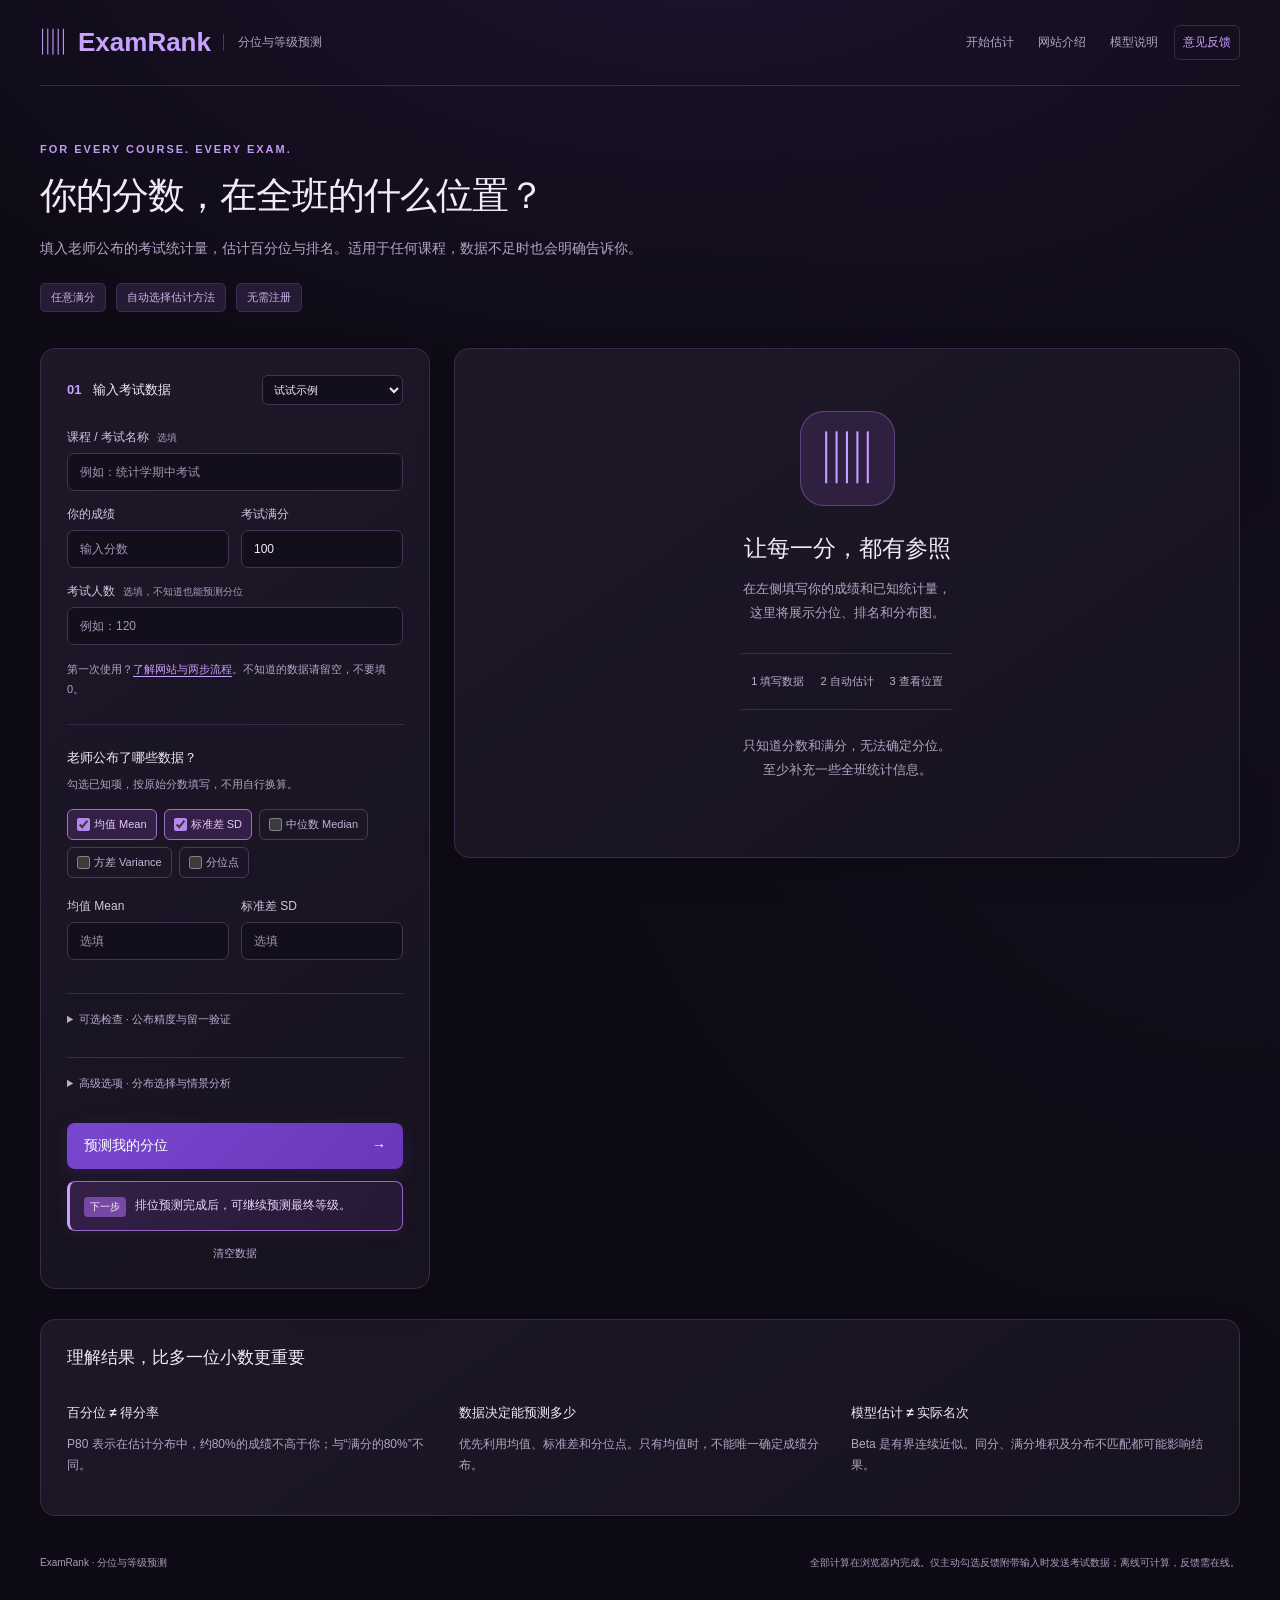
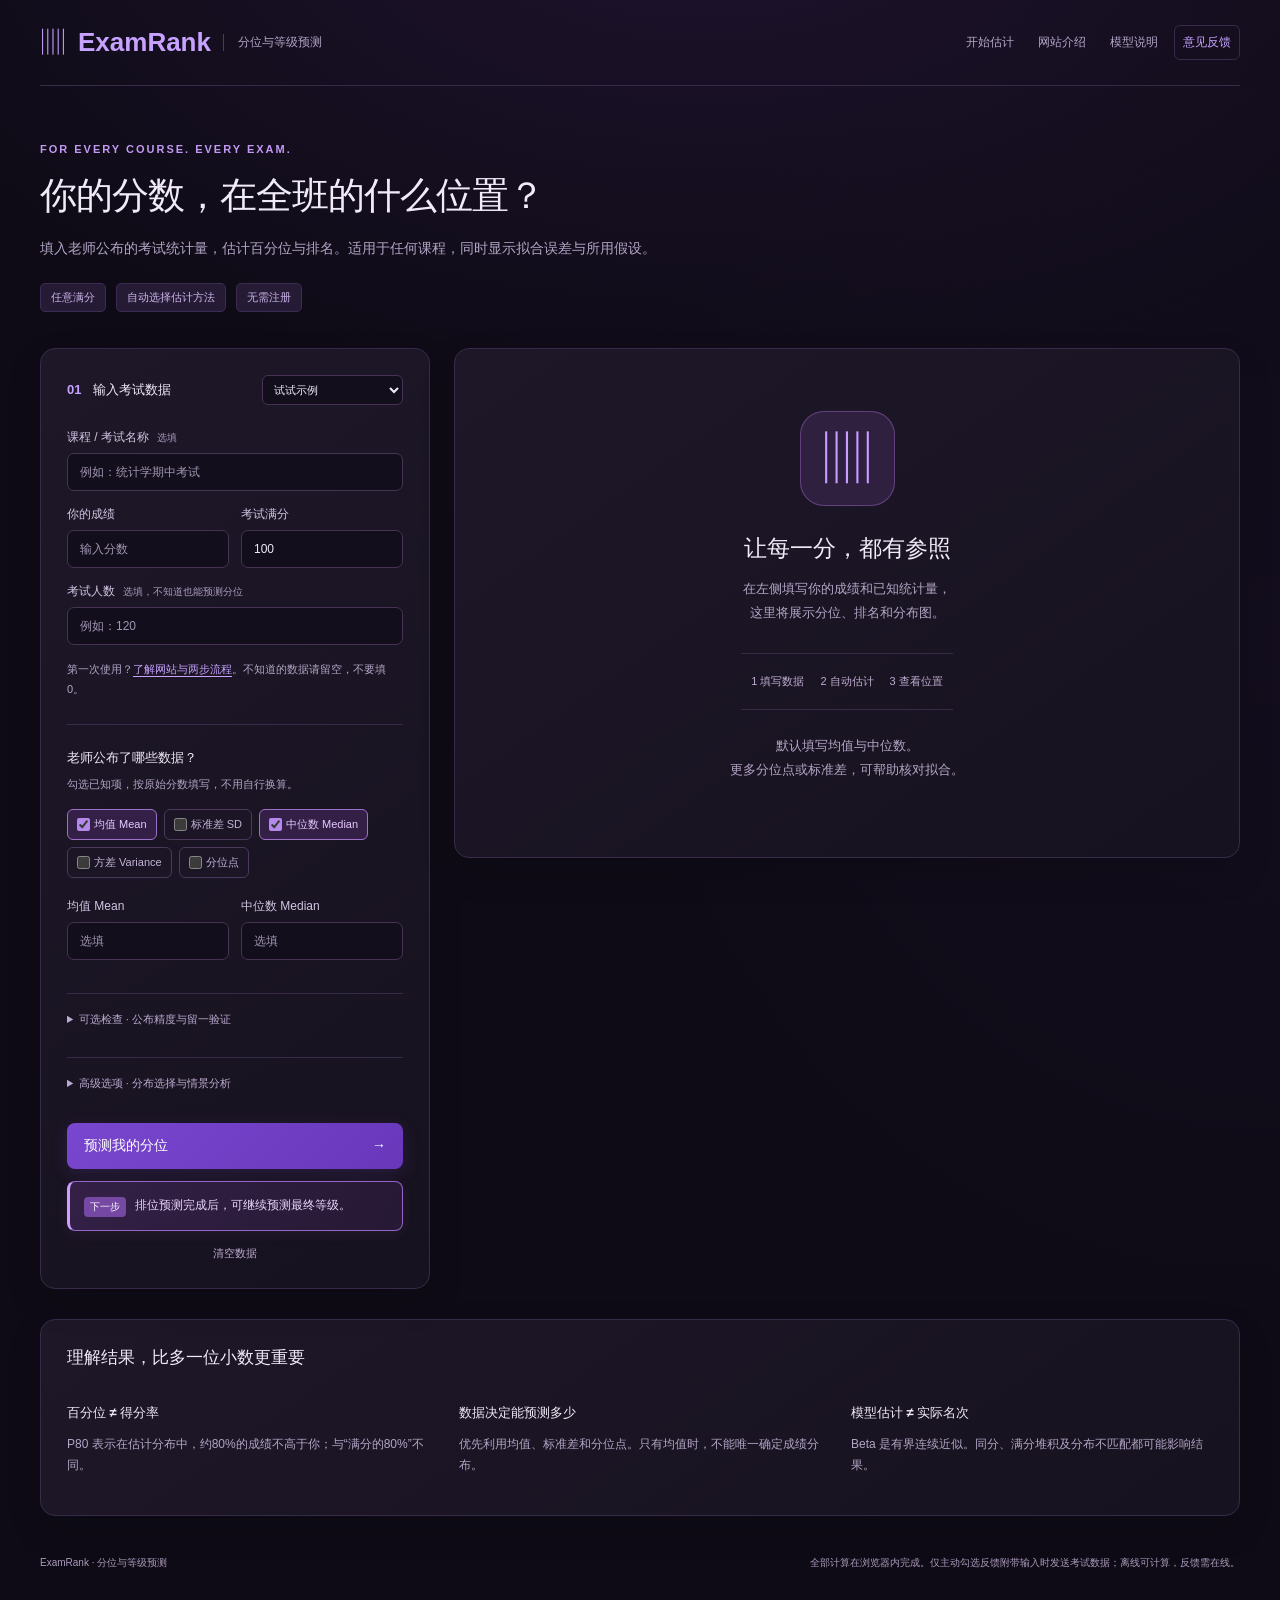
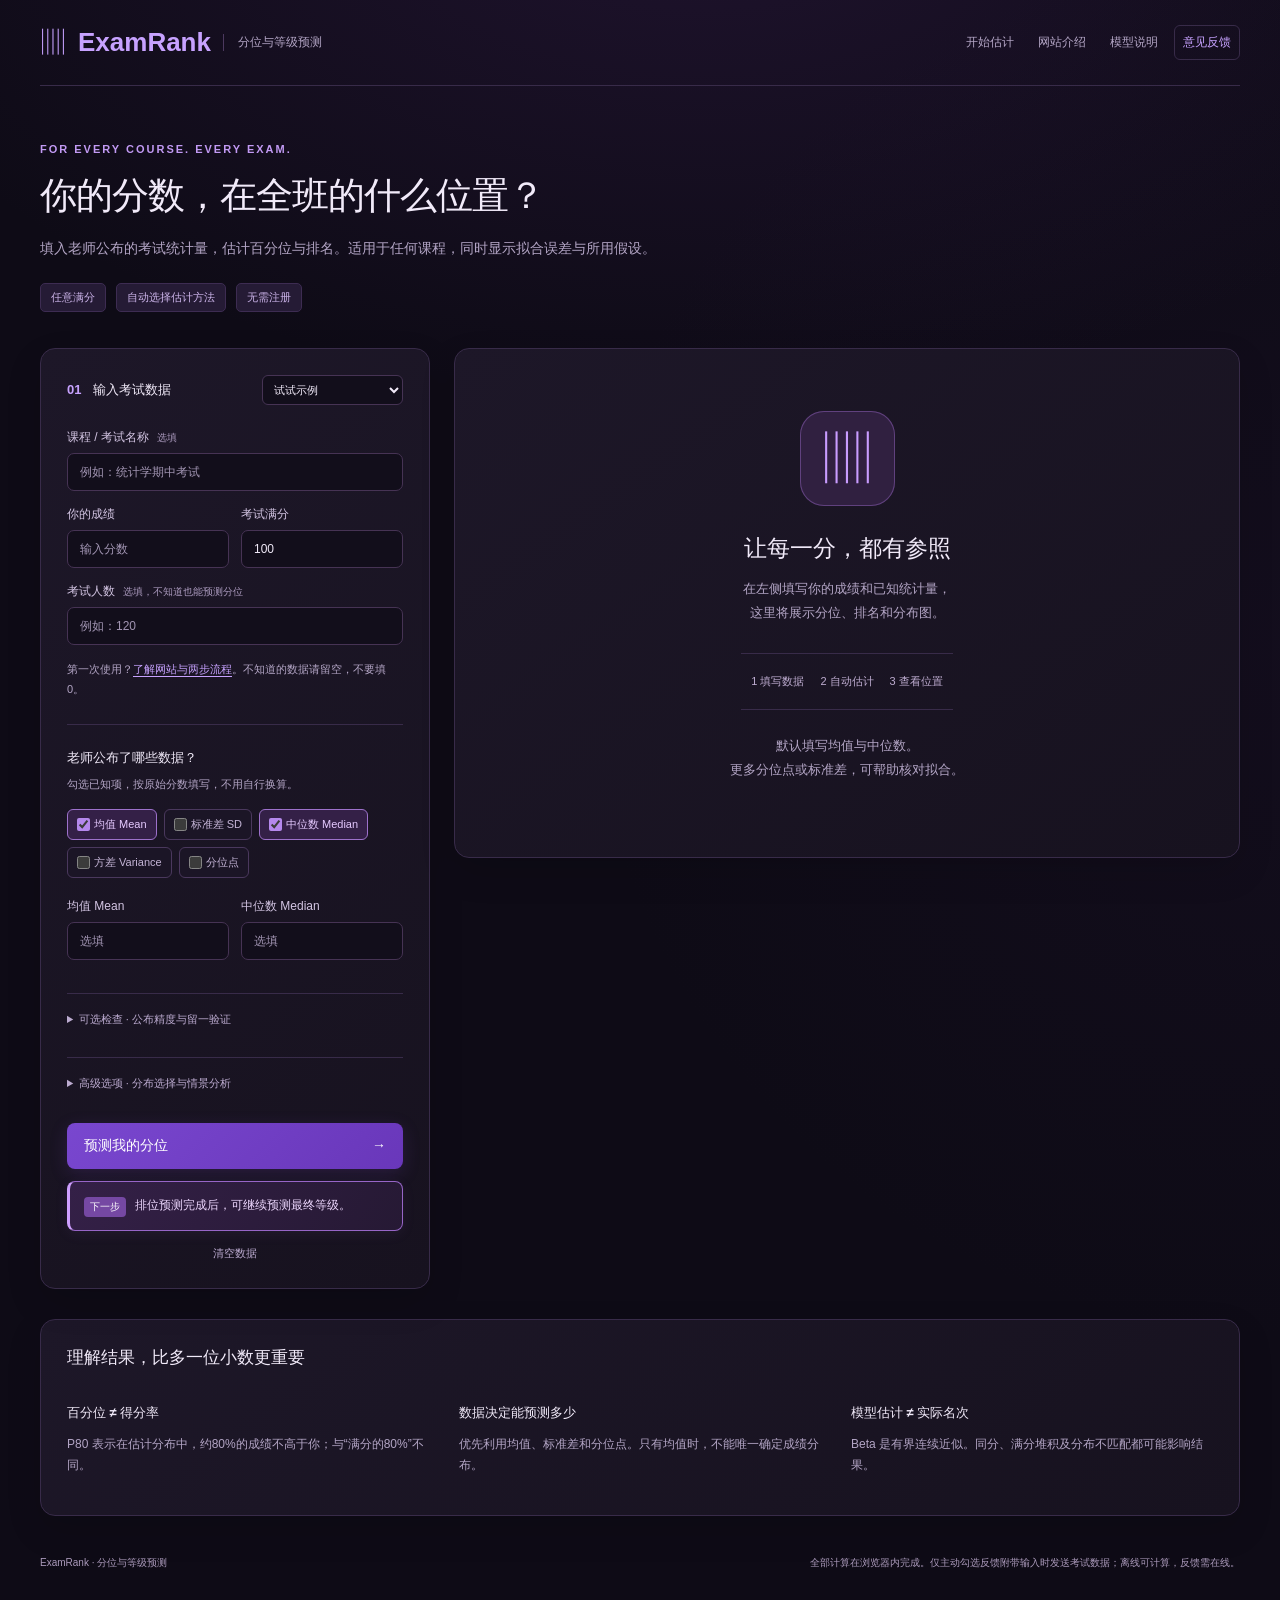
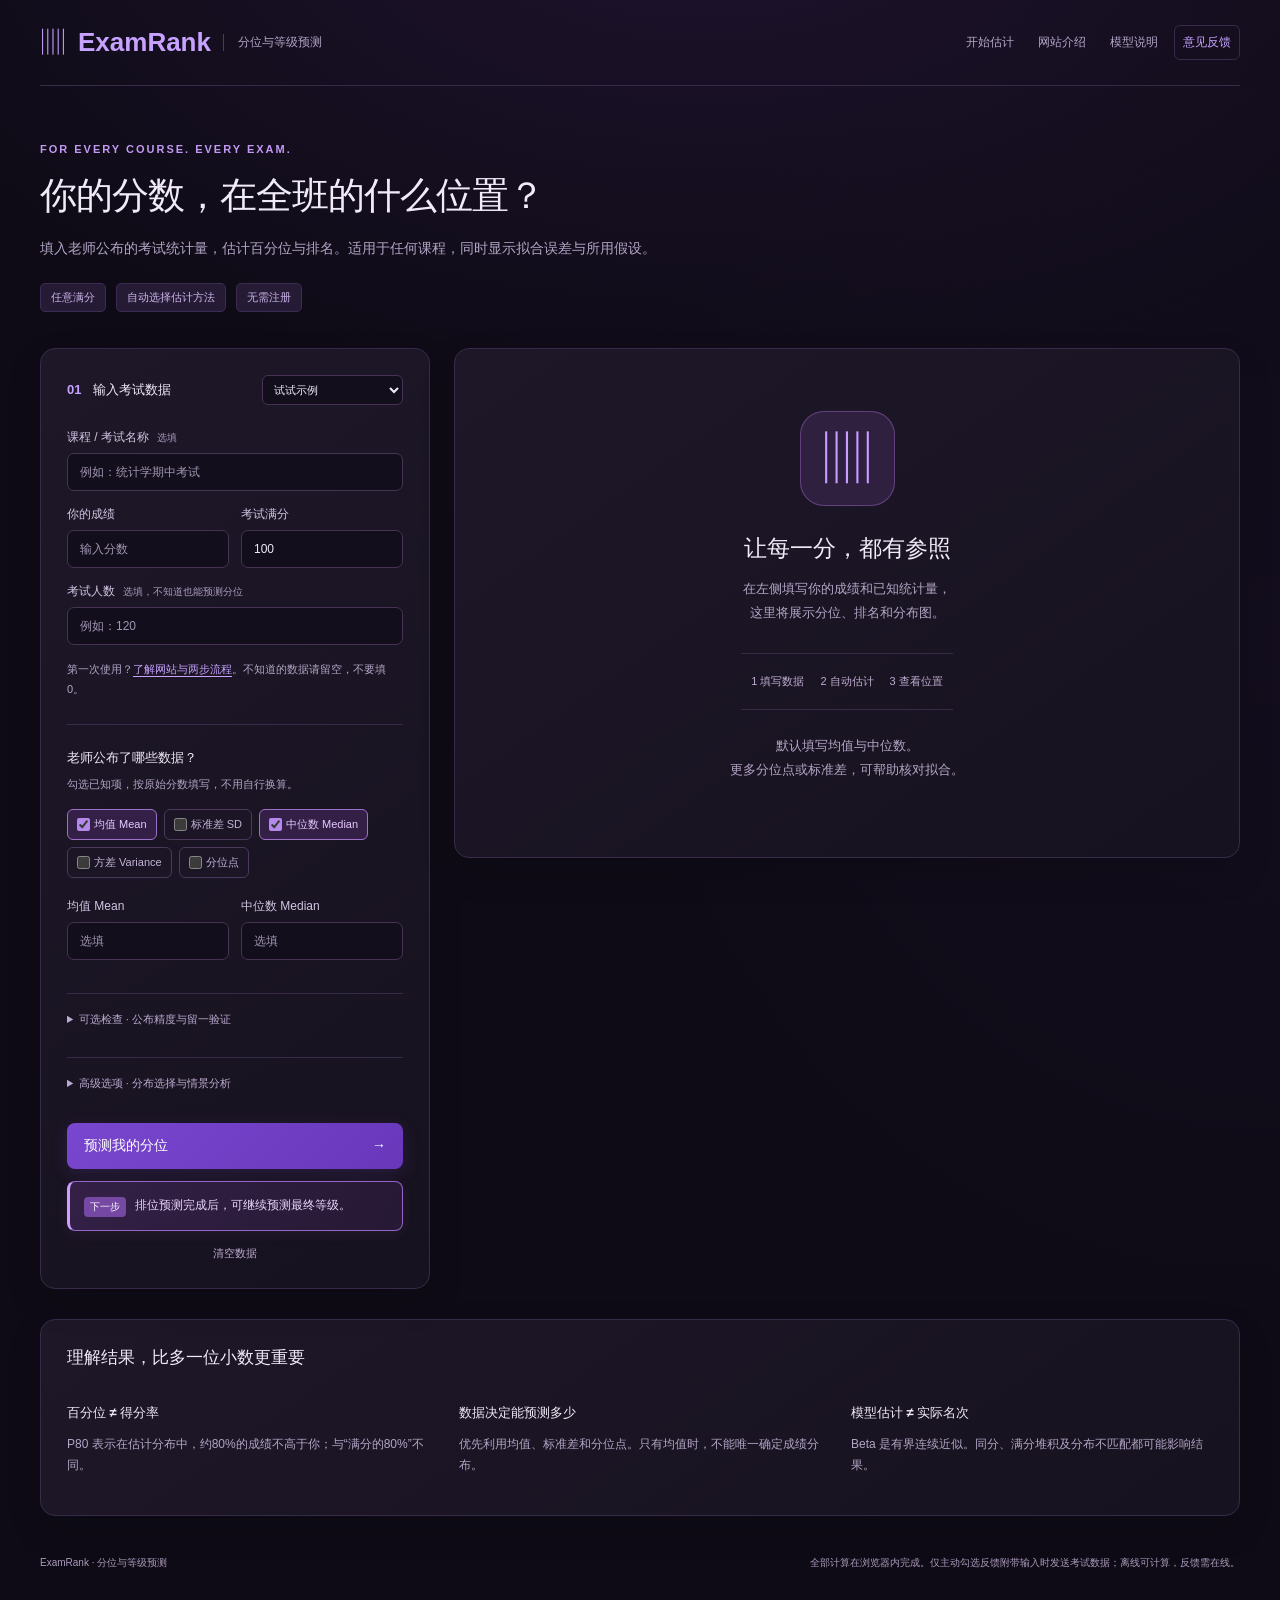
